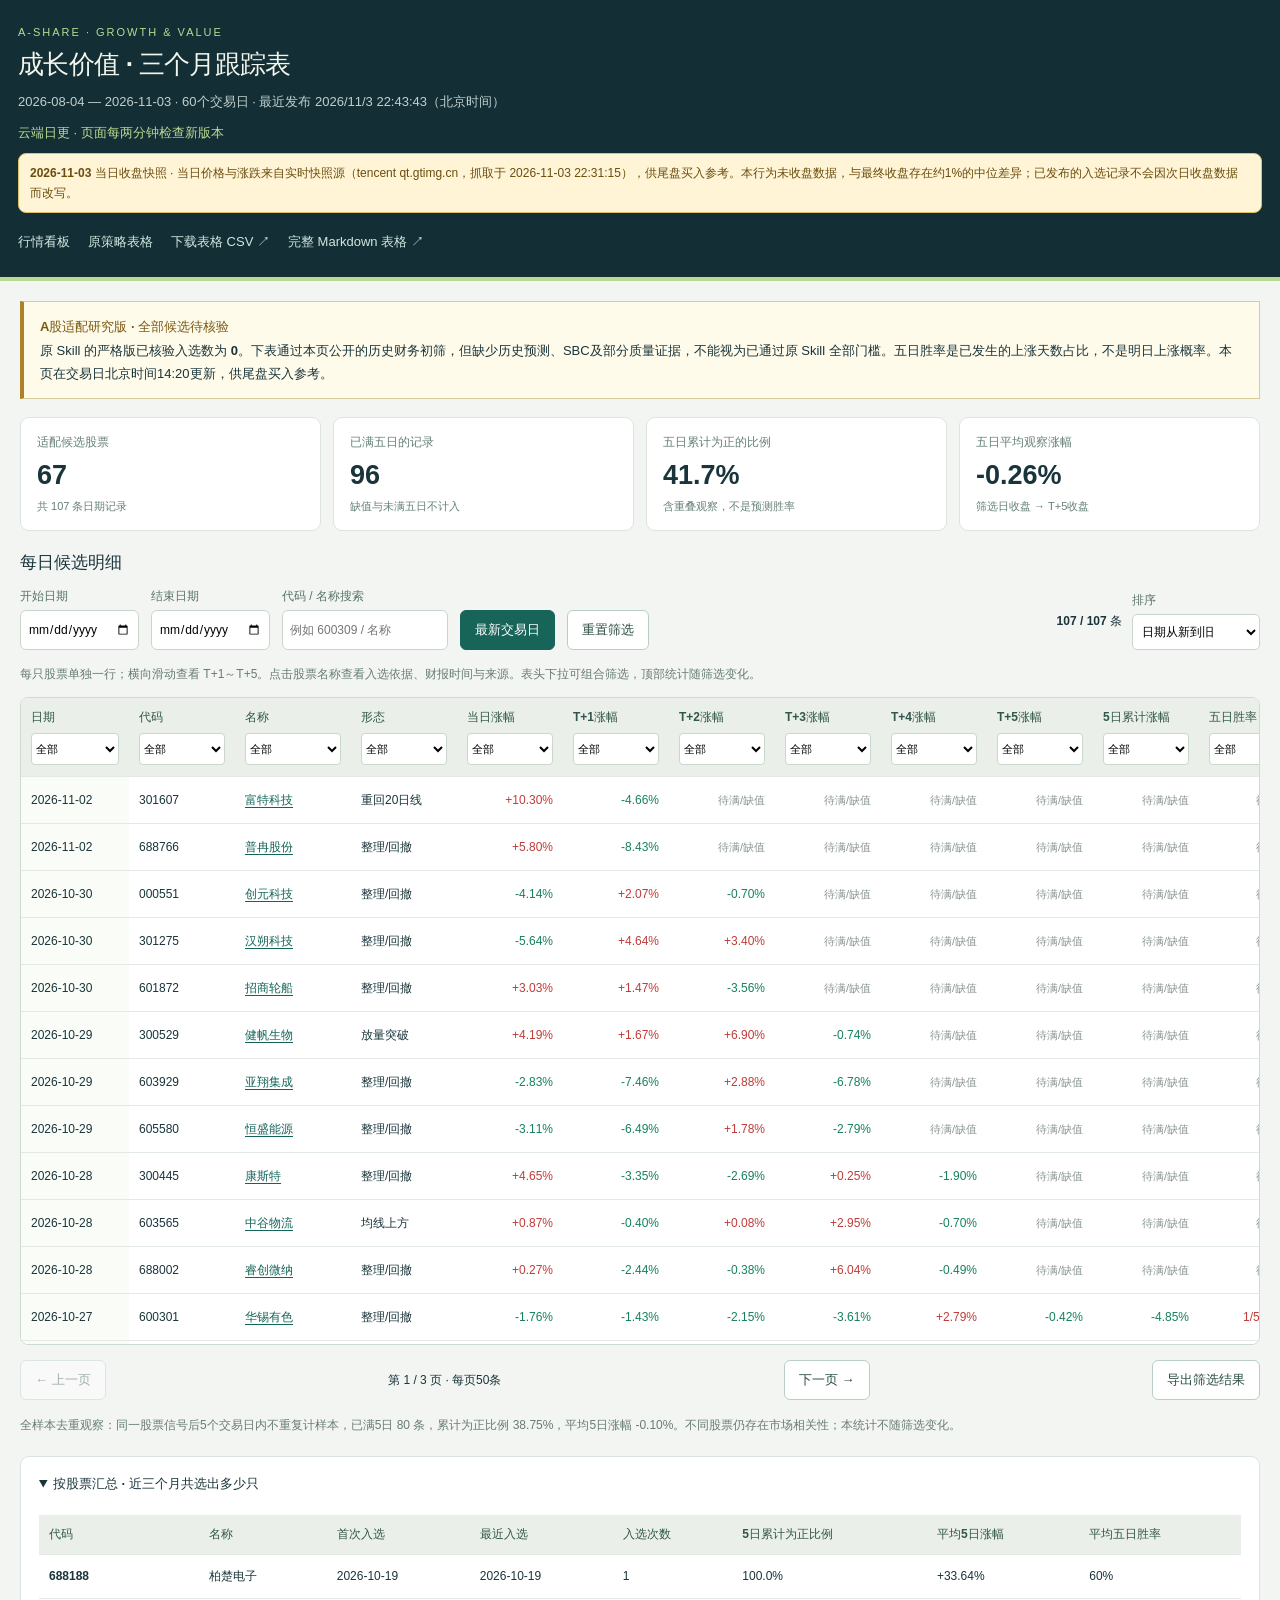
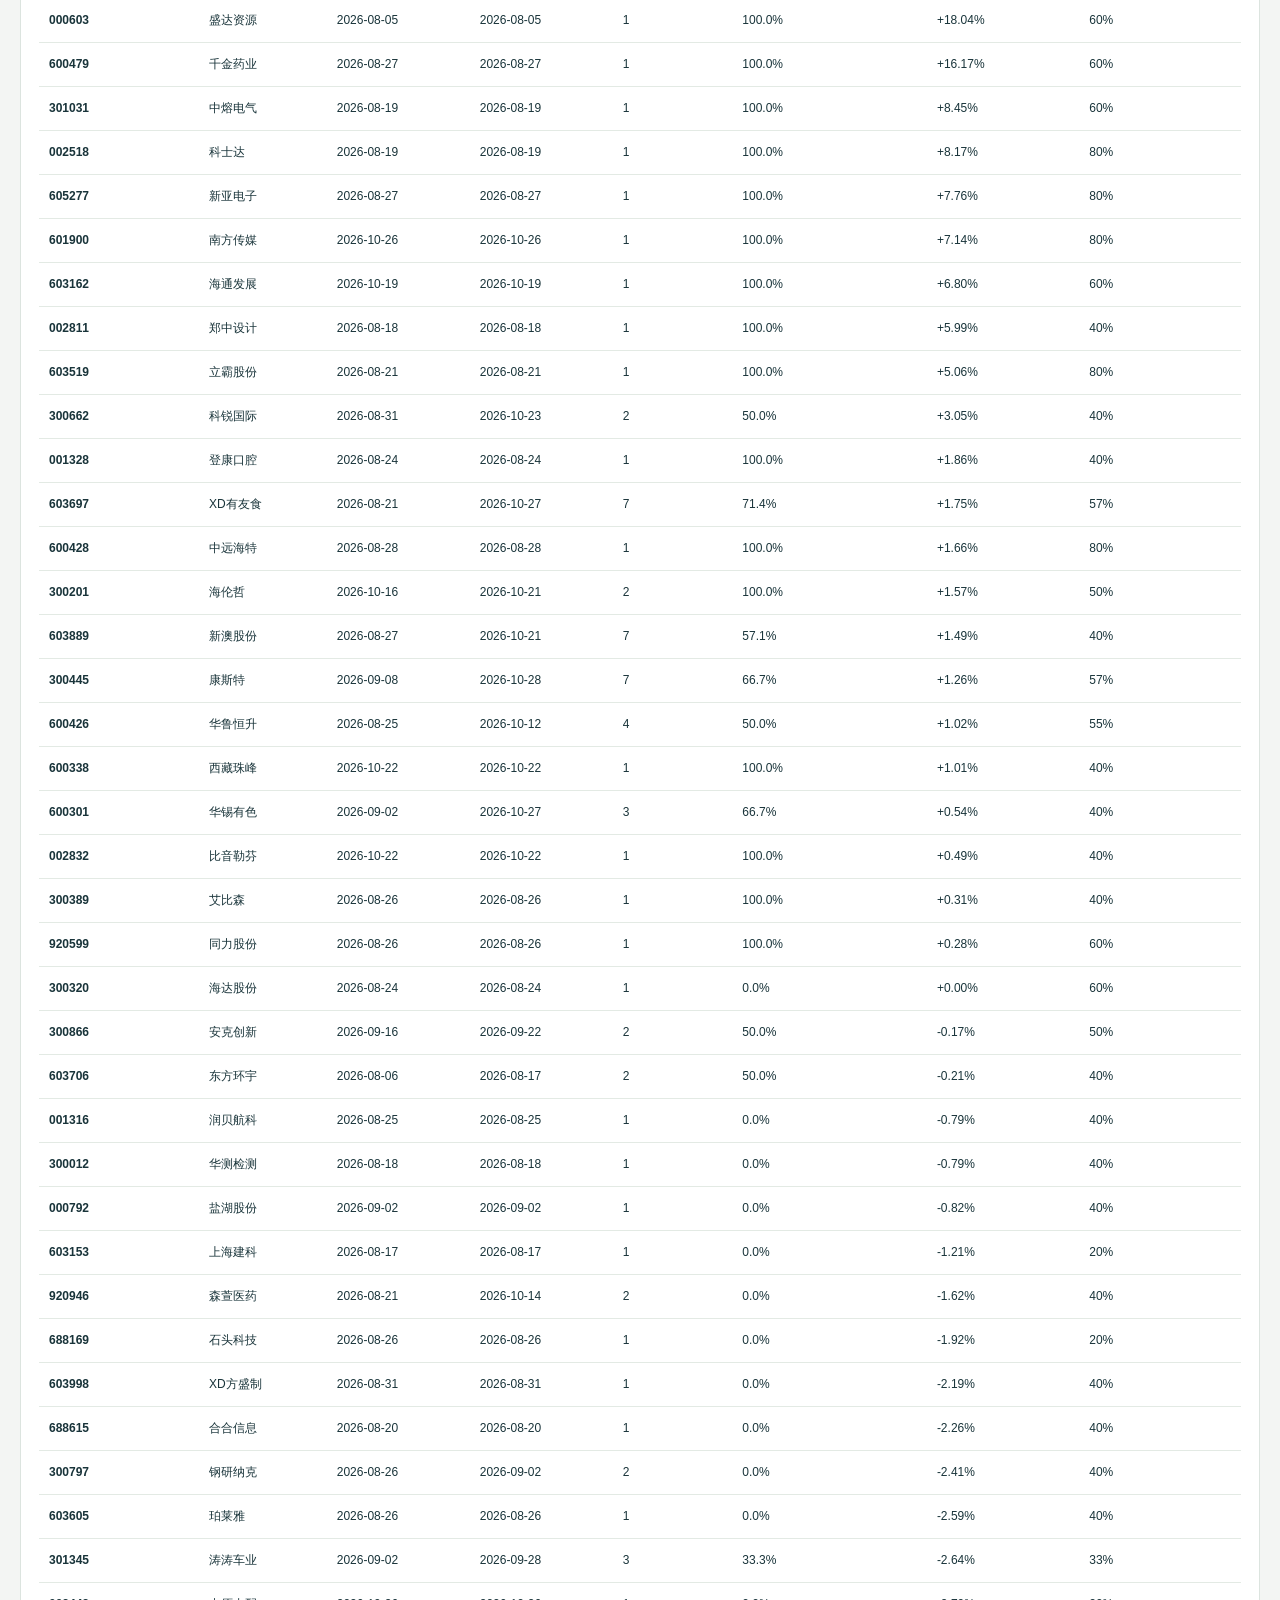
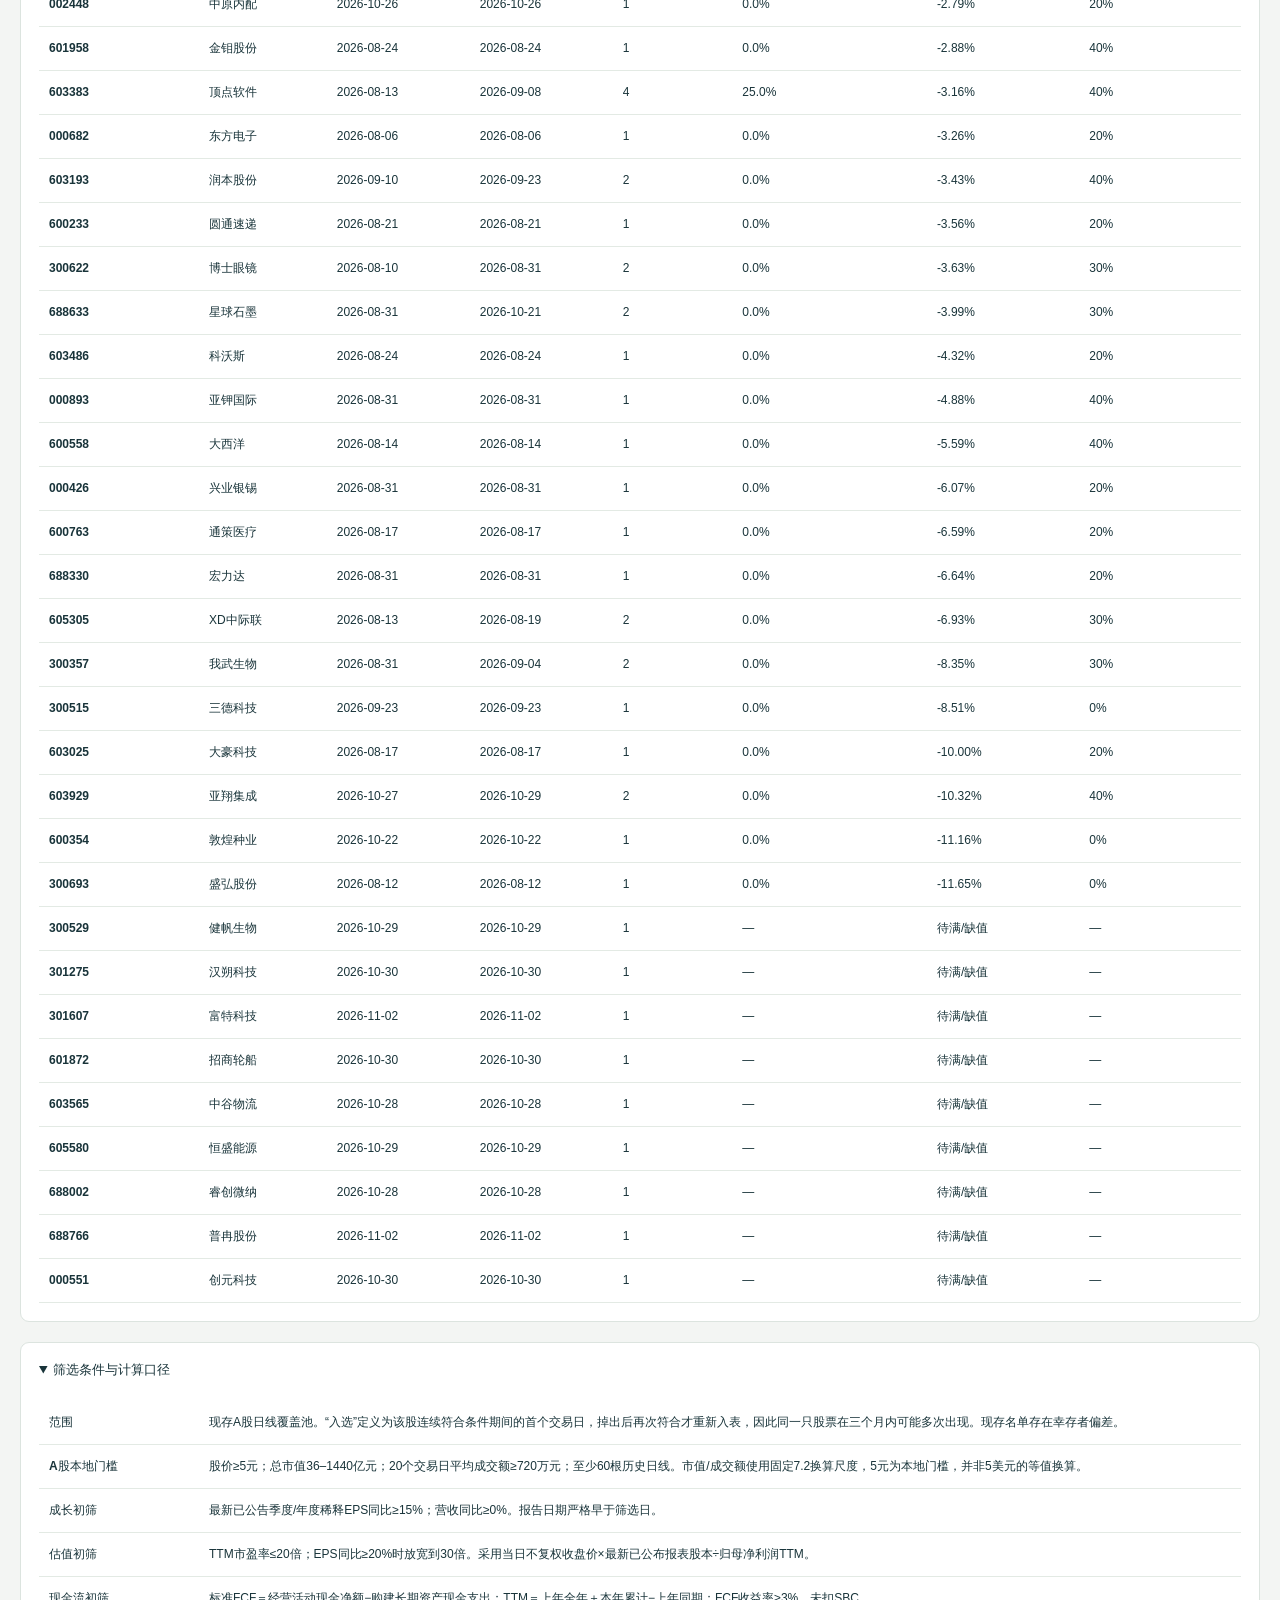
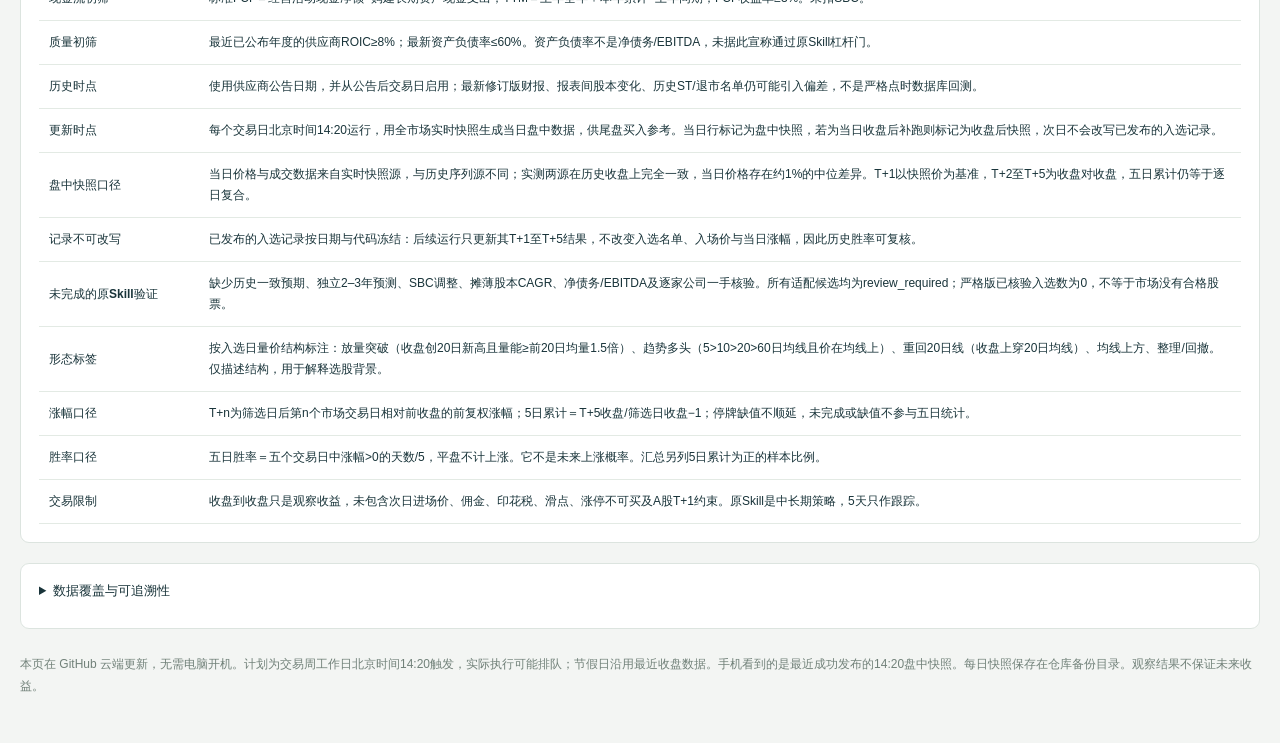
==== docs/garp.html @ b8238071 "daily update 2026-11-03" ====
<!doctype html>
<html lang="zh-CN"><head><meta charset="utf-8"><meta name="viewport" content="width=device-width,initial-scale=1"><meta name="theme-color" content="#142e35"><title>A股成长价值 · 三个月跟踪表</title>
<style>
:root{font-family:-apple-system,BlinkMacSystemFont,"Segoe UI","PingFang SC","Microsoft YaHei",sans-serif;color:#19343a;background:#f3f5f3;font-synthesis:none}*{box-sizing:border-box}body{margin:0}a{color:#076e70}button,input,select{font:inherit}button,a,input,select{touch-action:manipulation}button,select{cursor:pointer}header{background:#142e35;color:#f2f6ec;padding:26px max(18px,calc((100vw - 1500px)/2));border-bottom:4px solid #bada93}.eyebrow{font-size:11px;letter-spacing:2px;color:#bada93}h1{font-size:26px;letter-spacing:-.7px;margin:9px 0}header p{font-size:13px;color:#c0d0ce;margin:8px 0}nav{display:flex;gap:18px;margin-top:20px;flex-wrap:wrap}nav a{color:#d2e7df;text-decoration:none;font-size:13px}main{max-width:1540px;margin:auto;padding:20px}h2{font-size:17px;margin:0 0 14px}p{line-height:1.75}.notice{border:1px solid #d8ca9a;border-left:4px solid #ab8227;background:#fffbeb;padding:13px 16px;line-height:1.8;font-size:13px;margin-bottom:18px}.notice strong{color:#795810}.snap{background:#fff4d6;border:1px solid #dfc06a;border-radius:8px;padding:9px 11px;font-size:12px;color:#6b4d0d;margin:0 0 10px;line-height:1.7}.stats{display:grid;grid-template-columns:repeat(4,1fr);gap:12px;margin-bottom:20px}.card{background:#fff;border:1px solid #dce4df;padding:16px;border-radius:9px}.card span{font-size:12px;color:#668078;display:block}.card b{font-size:27px;font-variant-numeric:tabular-nums;display:block;margin:9px 0 5px}.card small{font-size:11px;color:#668078}.toolbar{display:flex;gap:12px;align-items:end;flex-wrap:wrap;margin-bottom:14px}.toolbar label{font-size:12px;color:#587369;display:grid;gap:5px}.toolbar input,.toolbar select{height:40px;border:1px solid #c7d5cc;border-radius:6px;background:white;padding:7px;max-width:100%}button,.download{border:1px solid #b9cdc4;border-radius:6px;background:white;color:#284c43;padding:10px 14px;text-decoration:none;font-size:13px;min-height:40px}.primary{background:#176459;color:white;border-color:#176459}.tablewrap{overflow:auto;max-height:72vh;border:1px solid #cddbd3;border-radius:8px;background:white;-webkit-overflow-scrolling:touch}table{border-collapse:separate;border-spacing:0;width:100%;font-size:12px;font-variant-numeric:tabular-nums}th,td{white-space:nowrap;text-align:right;padding:11px 10px;border-bottom:1px solid #e3eae4}th{position:sticky;top:0;background:#eaf0e9;z-index:3;font-size:12px;color:#31564b;text-align:left}th select{display:block;width:100%;min-width:86px;margin-top:7px;height:32px;background:white;border:1px solid #cad7cb;border-radius:4px;font-size:11px}td:nth-child(-n+4){text-align:left}td:nth-child(1),th:nth-child(1){position:sticky;left:0;z-index:2;background:#fafcf8;min-width:108px}th:nth-child(1){z-index:4;background:#eaf0e9}tbody tr:hover td{background:#f2f8ec}.stock{padding:0;border:0;background:none;min-height:24px;text-decoration:underline;text-underline-offset:3px;font-size:12px;color:#136459}.pos{color:#c03c39}.neg{color:#16825a}.muted{color:#8a968f;font-size:11px}.hint{font-size:12px;color:#677d74;line-height:1.75;margin:12px 0}.pagination{display:flex;gap:14px;justify-content:space-between;align-items:center;margin:15px 0;font-size:12px}.pagination button:disabled{opacity:.4;cursor:default}.rules{background:#fff;border:1px solid #dce4df;border-radius:9px;padding:18px;margin-top:20px;font-size:13px}summary{cursor:pointer;font-weight:650;min-height:28px}.rules table{margin-top:12px}.rules td{white-space:normal;text-align:left;position:static;background:none;line-height:1.75}.rules td:first-child{min-width:110px;width:160px;font-weight:600}.rule-table{overflow:auto}dialog{border:1px solid #c9d7cb;border-radius:12px;max-width:650px;width:calc(100% - 24px);padding:22px;max-height:85vh;color:#19343a}dialog::backdrop{background:#112b35aa}dialog h2{margin-right:70px}dialog .close{float:right}dialog p{font-size:13px}dialog td{white-space:normal;text-align:left;position:static!important;background:white!important}footer{padding:25px 0;color:#718179;font-size:12px;line-height:1.8}.empty{padding:45px;text-align:center;color:#65776d}#resultInfo{font-weight:600}#sourceLinks a{margin-right:15px}#live{color:#bada93}.sortline{display:flex;gap:10px;align-items:center;margin-left:auto;font-size:12px}.sortline select{height:36px;padding:5px;border:1px solid #c7d5cc;border-radius:5px;background:white}
@media(max-width:640px){header{padding:23px 16px}h1{font-size:23px}main{padding:14px 10px}.stats{grid-template-columns:repeat(2,1fr);gap:8px}.card{padding:12px}.card b{font-size:24px}.toolbar{gap:8px}.toolbar label{flex:1;min-width:135px}.toolbar input{width:100%}.toolbar button{flex:1}.sortline{margin-left:0;width:100%;justify-content:space-between}.tablewrap{max-height:68vh}td,th{padding:10px 8px}.notice{font-size:12px;padding:10px 12px}.pagination{gap:6px}.pagination button{padding:8px 12px}.rules{padding:14px}.rules td:first-child{min-width:80px}nav{gap:15px}.hint{font-size:11px}}
@media print{header,nav,.toolbar,.pagination,dialog,th select{display:none}.tablewrap{max-height:none;overflow:visible}th,td{position:static!important}main{padding:0}.stats{break-inside:avoid}}
</style></head><body>
<header><div class="eyebrow">A-SHARE · GROWTH & VALUE</div><h1>成长价值 · 三个月跟踪表</h1><p id="period">加载数据日期…</p><p id="live" role="status">云端日更 · 页面每两分钟检查新版本</p><p class="snap" id="snap" hidden></p><nav><a href="index.html">行情看板</a><a href="tables.html">原策略表格</a><a href="garp.csv" download>下载表格 CSV ↗</a><a href="garp.md">完整 Markdown 表格 ↗</a></nav></header>
<main>
<div class="notice"><strong>A股适配研究版 · 全部候选待核验</strong><br>原 Skill 的严格版已核验入选数为 <b>0</b>。下表通过本页公开的历史财务初筛，但缺少历史预测、SBC及部分质量证据，不能视为已通过原 Skill 全部门槛。五日胜率是已发生的上涨天数占比，不是明日上涨概率。本页在交易日北京时间14:20更新，供尾盘买入参考。</div>
<section class="stats" aria-label="样本概况"><div class="card"><span>适配候选股票</span><b id="stocks">—</b><small id="records">按日期逐行记录</small></div><div class="card"><span>已满五日的记录</span><b id="complete">—</b><small>缺值与未满五日不计入</small></div><div class="card"><span>五日累计为正的比例</span><b id="positive">—</b><small>含重叠观察，不是预测胜率</small></div><div class="card"><span>五日平均观察涨幅</span><b id="mean">—</b><small>筛选日收盘 → T+5收盘</small></div></section>
<h2>每日候选明细</h2>
<div class="toolbar"><label>开始日期<input type="date" id="start"></label><label>结束日期<input type="date" id="end"></label><label>代码 / 名称搜索<input type="search" id="search" placeholder="例如 600309 / 名称"></label><button id="latest" class="primary">最新交易日</button><button id="reset">重置筛选</button><div class="sortline"><span id="resultInfo" aria-live="polite"></span><label>排序 <select id="sort"><option value="date-desc">日期从新到旧</option><option value="date-asc">日期从旧到新</option><option value="cum-desc">五日累计从高到低</option><option value="cum-asc">五日累计从低到高</option><option value="win-desc">五日胜率从高到低</option></select></label></div></div>
<p class="hint">每只股票单独一行；横向滑动查看 T+1～T+5。点击股票名称查看入选依据、财报时间与来源。表头下拉可组合筛选，顶部统计随筛选变化。</p>
<div class="tablewrap" tabindex="0" aria-label="选股表格，可左右滚动"><table id="results"><thead><tr><th>日期</th><th>代码</th><th>名称</th><th>形态</th><th>当日涨幅</th><th>T+1涨幅</th><th>T+2涨幅</th><th>T+3涨幅</th><th>T+4涨幅</th><th>T+5涨幅</th><th>5日累计涨幅</th><th>五日胜率</th></tr></thead><tbody id="body"></tbody></table></div>
<noscript><p>浏览器禁用脚本，以下显示全部数据；筛选与自动刷新需启用脚本。</p><div class="tablewrap"><table><thead><tr><th>日期</th><th>代码</th><th>名称</th><th>形态</th><th>当日涨幅</th><th>T+1涨幅</th><th>T+2涨幅</th><th>T+3涨幅</th><th>T+4涨幅</th><th>T+5涨幅</th><th>5日累计涨幅</th><th>五日胜率</th></tr></thead><tbody><tr><td>2026-11-02</td><td>688766</td><td>普冉股份</td><td>整理/回撤</td><td>+5.80%</td><td>-8.43%</td><td>待满/缺值</td><td>待满/缺值</td><td>待满/缺值</td><td>待满/缺值</td><td>待满/缺值</td><td>待满/缺值</td></tr><tr><td>2026-11-02</td><td>301607</td><td>富特科技</td><td>重回20日线</td><td>+10.30%</td><td>-4.66%</td><td>待满/缺值</td><td>待满/缺值</td><td>待满/缺值</td><td>待满/缺值</td><td>待满/缺值</td><td>待满/缺值</td></tr><tr><td>2026-10-30</td><td>601872</td><td>招商轮船</td><td>整理/回撤</td><td>+3.03%</td><td>+1.47%</td><td>-3.56%</td><td>待满/缺值</td><td>待满/缺值</td><td>待满/缺值</td><td>待满/缺值</td><td>待满/缺值</td></tr><tr><td>2026-10-30</td><td>301275</td><td>汉朔科技</td><td>整理/回撤</td><td>-5.64%</td><td>+4.64%</td><td>+3.40%</td><td>待满/缺值</td><td>待满/缺值</td><td>待满/缺值</td><td>待满/缺值</td><td>待满/缺值</td></tr><tr><td>2026-10-30</td><td>000551</td><td>创元科技</td><td>整理/回撤</td><td>-4.14%</td><td>+2.07%</td><td>-0.70%</td><td>待满/缺值</td><td>待满/缺值</td><td>待满/缺值</td><td>待满/缺值</td><td>待满/缺值</td></tr><tr><td>2026-10-29</td><td>605580</td><td>恒盛能源</td><td>整理/回撤</td><td>-3.11%</td><td>-6.49%</td><td>+1.78%</td><td>-2.79%</td><td>待满/缺值</td><td>待满/缺值</td><td>待满/缺值</td><td>待满/缺值</td></tr><tr><td>2026-10-29</td><td>603929</td><td>亚翔集成</td><td>整理/回撤</td><td>-2.83%</td><td>-7.46%</td><td>+2.88%</td><td>-6.78%</td><td>待满/缺值</td><td>待满/缺值</td><td>待满/缺值</td><td>待满/缺值</td></tr><tr><td>2026-10-29</td><td>300529</td><td>健帆生物</td><td>放量突破</td><td>+4.19%</td><td>+1.67%</td><td>+6.90%</td><td>-0.74%</td><td>待满/缺值</td><td>待满/缺值</td><td>待满/缺值</td><td>待满/缺值</td></tr><tr><td>2026-10-28</td><td>688002</td><td>睿创微纳</td><td>整理/回撤</td><td>+0.27%</td><td>-2.44%</td><td>-0.38%</td><td>+6.04%</td><td>-0.49%</td><td>待满/缺值</td><td>待满/缺值</td><td>待满/缺值</td></tr><tr><td>2026-10-28</td><td>603565</td><td>中谷物流</td><td>均线上方</td><td>+0.87%</td><td>-0.40%</td><td>+0.08%</td><td>+2.95%</td><td>-0.70%</td><td>待满/缺值</td><td>待满/缺值</td><td>待满/缺值</td></tr><tr><td>2026-10-28</td><td>300445</td><td>康斯特</td><td>整理/回撤</td><td>+4.65%</td><td>-3.35%</td><td>-2.69%</td><td>+0.25%</td><td>-1.90%</td><td>待满/缺值</td><td>待满/缺值</td><td>待满/缺值</td></tr><tr><td>2026-10-27</td><td>603929</td><td>亚翔集成</td><td>整理/回撤</td><td>-3.87%</td><td>+3.98%</td><td>-2.83%</td><td>-7.46%</td><td>+2.88%</td><td>-6.78%</td><td>-10.32%</td><td>40%</td></tr><tr><td>2026-10-27</td><td>603697</td><td>有友食品</td><td>整理/回撤</td><td>-1.57%</td><td>+0.21%</td><td>+0.32%</td><td>+3.61%</td><td>+2.25%</td><td>+1.20%</td><td>+7.78%</td><td>100%</td></tr><tr><td>2026-10-27</td><td>600301</td><td>华锡有色</td><td>整理/回撤</td><td>-1.76%</td><td>-1.43%</td><td>-2.15%</td><td>-3.61%</td><td>+2.79%</td><td>-0.42%</td><td>-4.85%</td><td>20%</td></tr><tr><td>2026-10-26</td><td>601900</td><td>南方传媒</td><td>均线上方</td><td>+10.02%</td><td>+0.84%</td><td>+2.29%</td><td>+0.34%</td><td>-0.61%</td><td>+4.15%</td><td>+7.14%</td><td>80%</td></tr><tr><td>2026-10-26</td><td>300445</td><td>康斯特</td><td>整理/回撤</td><td>-5.08%</td><td>-3.71%</td><td>+4.65%</td><td>-2.34%</td><td>-2.69%</td><td>+0.25%</td><td>-4.00%</td><td>40%</td></tr><tr><td>2026-10-26</td><td>002448</td><td>中原内配</td><td>整理/回撤</td><td>-0.57%</td><td>-0.77%</td><td>+5.14%</td><td>-5.90%</td><td>-0.98%</td><td>+0.00%</td><td>-2.79%</td><td>20%</td></tr><tr><td>2026-10-23</td><td>300662</td><td>科锐国际</td><td>整理/回撤</td><td>+4.37%</td><td>+4.82%</td><td>-3.89%</td><td>+2.68%</td><td>-0.92%</td><td>-3.62%</td><td>-1.22%</td><td>40%</td></tr><tr><td>2026-10-22</td><td>600354</td><td>敦煌种业</td><td>整理/回撤</td><td>-7.38%</td><td>-0.53%</td><td>-3.07%</td><td>-3.17%</td><td>-2.42%</td><td>-2.48%</td><td>-11.16%</td><td>0%</td></tr><tr><td>2026-10-22</td><td>600338</td><td>西藏珠峰</td><td>整理/回撤</td><td>-2.59%</td><td>+2.11%</td><td>-0.72%</td><td>-1.45%</td><td>+3.21%</td><td>-2.05%</td><td>+1.01%</td><td>40%</td></tr><tr><td>2026-10-22</td><td>300445</td><td>康斯特</td><td>整理/回撤</td><td>-2.42%</td><td>+3.35%</td><td>-5.08%</td><td>-3.71%</td><td>+4.65%</td><td>-2.34%</td><td>-3.46%</td><td>40%</td></tr><tr><td>2026-10-22</td><td>002832</td><td>比音勒芬</td><td>均线上方</td><td>+0.75%</td><td>-1.23%</td><td>+2.95%</td><td>-1.58%</td><td>+0.41%</td><td>+0.00%</td><td>+0.49%</td><td>40%</td></tr><tr><td>2026-10-21</td><td>688633</td><td>星球石墨</td><td>整理/回撤</td><td>-0.05%</td><td>-5.68%</td><td>+2.71%</td><td>-1.32%</td><td>-2.62%</td><td>+3.10%</td><td>-4.02%</td><td>40%</td></tr><tr><td>2026-10-21</td><td>603889</td><td>新澳股份</td><td>整理/回撤</td><td>-1.31%</td><td>-1.99%</td><td>+4.06%</td><td>+1.63%</td><td>-2.56%</td><td>+3.61%</td><td>+4.64%</td><td>60%</td></tr><tr><td>2026-10-21</td><td>603697</td><td>有友食品</td><td>整理/回撤</td><td>-1.69%</td><td>-1.08%</td><td>+1.96%</td><td>+1.71%</td><td>-1.57%</td><td>+0.21%</td><td>+1.18%</td><td>60%</td></tr><tr><td>2026-10-21</td><td>300201</td><td>海伦哲</td><td>整理/回撤</td><td>-2.43%</td><td>-4.97%</td><td>+8.35%</td><td>-6.78%</td><td>-0.60%</td><td>+5.31%</td><td>+0.48%</td><td>40%</td></tr><tr><td>2026-10-19</td><td>688188</td><td>柏楚电子</td><td>重回20日线</td><td>+5.28%</td><td>+27.26%</td><td>-1.85%</td><td>-1.10%</td><td>+6.17%</td><td>+1.89%</td><td>+33.64%</td><td>60%</td></tr><tr><td>2026-10-19</td><td>603697</td><td>有友食品</td><td>整理/回撤</td><td>-0.96%</td><td>+1.72%</td><td>-1.69%</td><td>-1.08%</td><td>+1.96%</td><td>+1.71%</td><td>+2.58%</td><td>60%</td></tr><tr><td>2026-10-19</td><td>603162</td><td>海通发展</td><td>整理/回撤</td><td>-2.11%</td><td>-0.20%</td><td>+6.32%</td><td>-2.88%</td><td>+0.29%</td><td>+3.34%</td><td>+6.80%</td><td>60%</td></tr><tr><td>2026-10-16</td><td>603889</td><td>新澳股份</td><td>整理/回撤</td><td>-3.36%</td><td>+1.82%</td><td>-0.65%</td><td>-1.31%</td><td>-1.99%</td><td>+4.06%</td><td>+1.82%</td><td>40%</td></tr><tr><td>2026-10-16</td><td>300445</td><td>康斯特</td><td>整理/回撤</td><td>+1.95%</td><td>+1.28%</td><td>+2.98%</td><td>-1.22%</td><td>-2.42%</td><td>+3.35%</td><td>+3.89%</td><td>60%</td></tr><tr><td>2026-10-16</td><td>300201</td><td>海伦哲</td><td>整理/回撤</td><td>-0.57%</td><td>+0.76%</td><td>+1.42%</td><td>-2.43%</td><td>-4.97%</td><td>+8.35%</td><td>+2.67%</td><td>60%</td></tr><tr><td>2026-10-15</td><td>603697</td><td>有友食品</td><td>整理/回撤</td><td>-1.48%</td><td>+1.07%</td><td>-0.96%</td><td>+1.29%</td><td>-1.69%</td><td>-1.08%</td><td>-1.39%</td><td>40%</td></tr><tr><td>2026-10-14</td><td>920946</td><td>森萱医药</td><td>均线上方</td><td>-4.89%</td><td>-5.15%</td><td>+0.39%</td><td>+0.49%</td><td>+2.84%</td><td>-0.29%</td><td>-1.87%</td><td>60%</td></tr><tr><td>2026-10-14</td><td>300445</td><td>康斯特</td><td>整理/回撤</td><td>-2.76%</td><td>-3.98%</td><td>+1.95%</td><td>+1.28%</td><td>+2.98%</td><td>-1.22%</td><td>+0.85%</td><td>60%</td></tr><tr><td>2026-10-12</td><td>600426</td><td>华鲁恒升</td><td>整理/回撤</td><td>-4.27%</td><td>-3.17%</td><td>-0.11%</td><td>-2.79%</td><td>+3.15%</td><td>+2.46%</td><td>-0.62%</td><td>40%</td></tr><tr><td>2026-09-28</td><td>301345</td><td>涛涛车业</td><td>整理/回撤</td><td>-3.58%</td><td>-0.84%</td><td>-0.46%</td><td>-5.70%</td><td>-2.30%</td><td>-0.07%</td><td>-9.13%</td><td>0%</td></tr><tr><td>2026-09-24</td><td>600426</td><td>华鲁恒升</td><td>整理/回撤</td><td>-3.29%</td><td>-2.89%</td><td>-1.83%</td><td>+2.02%</td><td>+2.03%</td><td>+1.53%</td><td>+0.76%</td><td>60%</td></tr><tr><td>2026-09-23</td><td>603193</td><td>润本生物技术股份</td><td>均线上方</td><td>-1.26%</td><td>-1.03%</td><td>+0.10%</td><td>-0.99%</td><td>+1.25%</td><td>-4.05%</td><td>-4.71%</td><td>40%</td></tr><tr><td>2026-09-23</td><td>300515</td><td>三德科技</td><td>放量突破</td><td>+6.70%</td><td>-3.60%</td><td>-3.26%</td><td>-0.49%</td><td>-0.74%</td><td>-0.68%</td><td>-8.51%</td><td>0%</td></tr><tr><td>2026-09-22</td><td>603889</td><td>新澳股份</td><td>整理/回撤</td><td>-0.98%</td><td>-0.17%</td><td>-0.33%</td><td>-1.33%</td><td>+0.34%</td><td>+1.34%</td><td>-0.17%</td><td>40%</td></tr><tr><td>2026-09-22</td><td>300866</td><td>安克创新</td><td>整理/回撤</td><td>-3.32%</td><td>-0.12%</td><td>-1.58%</td><td>-1.23%</td><td>+2.93%</td><td>+0.65%</td><td>+0.59%</td><td>40%</td></tr><tr><td>2026-09-17</td><td>603889</td><td>新澳股份</td><td>整理/回撤</td><td>-0.99%</td><td>+2.16%</td><td>-0.65%</td><td>-0.98%</td><td>-0.17%</td><td>-0.33%</td><td>+0.00%</td><td>20%</td></tr><tr><td>2026-09-17</td><td>301345</td><td>涛涛车业</td><td>整理/回撤</td><td>-2.43%</td><td>+3.21%</td><td>+1.34%</td><td>-1.20%</td><td>+0.26%</td><td>-2.13%</td><td>+1.39%</td><td>60%</td></tr><tr><td>2026-09-16</td><td>603889</td><td>新澳股份</td><td>均线上方</td><td>-0.16%</td><td>-0.33%</td><td>+2.16%</td><td>-0.65%</td><td>-0.98%</td><td>-0.17%</td><td>+0.00%</td><td>20%</td></tr><tr><td>2026-09-16</td><td>300866</td><td>安克创新</td><td>整理/回撤</td><td>-1.89%</td><td>-0.21%</td><td>+1.24%</td><td>+0.92%</td><td>-3.34%</td><td>+0.53%</td><td>-0.92%</td><td>60%</td></tr><tr><td>2026-09-15</td><td>603697</td><td>有友食品</td><td>整理/回撤</td><td>-1.80%</td><td>-0.22%</td><td>-2.59%</td><td>+0.22%</td><td>+1.10%</td><td>-0.11%</td><td>-1.61%</td><td>40%</td></tr><tr><td>2026-09-11</td><td>603889</td><td>新澳股份</td><td>均线上方</td><td>-0.65%</td><td>-1.32%</td><td>+1.67%</td><td>-0.16%</td><td>-0.99%</td><td>+2.16%</td><td>+1.32%</td><td>40%</td></tr><tr><td>2026-09-11</td><td>600426</td><td>华鲁恒升</td><td>整理/回撤</td><td>-4.43%</td><td>-2.01%</td><td>+0.67%</td><td>-0.66%</td><td>-1.59%</td><td>+0.26%</td><td>-3.32%</td><td>40%</td></tr><tr><td>2026-09-10</td><td>603193</td><td>润本股份</td><td>整理/回撤</td><td>-5.14%</td><td>-5.32%</td><td>+2.44%</td><td>-0.10%</td><td>+1.09%</td><td>-0.10%</td><td>-2.16%</td><td>40%</td></tr><tr><td>2026-09-10</td><td>300445</td><td>康斯特</td><td>整理/回撤</td><td>-1.74%</td><td>-0.97%</td><td>+2.82%</td><td>+2.74%</td><td>+1.47%</td><td>+0.16%</td><td>+6.33%</td><td>80%</td></tr><tr><td>2026-09-08</td><td>603383</td><td>顶点软件</td><td>整理/回撤</td><td>-1.04%</td><td>-1.82%</td><td>-0.57%</td><td>-4.49%</td><td>+0.49%</td><td>-0.67%</td><td>-6.94%</td><td>20%</td></tr><tr><td>2026-09-08</td><td>300445</td><td>康斯特</td><td>整理/回撤</td><td>-1.62%</td><td>+1.13%</td><td>-1.74%</td><td>-0.97%</td><td>+2.82%</td><td>+2.74%</td><td>+3.97%</td><td>60%</td></tr><tr><td>2026-09-04</td><td>600301</td><td>华锡有色</td><td>整理/回撤</td><td>-0.66%</td><td>-0.53%</td><td>+3.09%</td><td>+2.91%</td><td>-0.67%</td><td>-3.61%</td><td>+1.02%</td><td>40%</td></tr><tr><td>2026-09-04</td><td>300357</td><td>我武生物</td><td>整理/回撤</td><td>-2.62%</td><td>-1.32%</td><td>+1.25%</td><td>-8.80%</td><td>-2.90%</td><td>-2.32%</td><td>-13.57%</td><td>20%</td></tr><tr><td>2026-09-02</td><td>603383</td><td>顶点软件</td><td>整理/回撤</td><td>-1.80%</td><td>+0.18%</td><td>+2.88%</td><td>-1.37%</td><td>-1.04%</td><td>-1.82%</td><td>-1.23%</td><td>40%</td></tr><tr><td>2026-09-02</td><td>600301</td><td>华锡有色</td><td>整理/回撤</td><td>-4.26%</td><td>+0.60%</td><td>-0.66%</td><td>-0.53%</td><td>+3.09%</td><td>+2.91%</td><td>+5.44%</td><td>60%</td></tr><tr><td>2026-09-02</td><td>301345</td><td>涛涛车业</td><td>整理/回撤</td><td>-4.53%</td><td>+1.23%</td><td>+0.20%</td><td>-0.04%</td><td>-1.49%</td><td>-0.04%</td><td>-0.17%</td><td>40%</td></tr><tr><td>2026-09-02</td><td>300797</td><td>钢研纳克</td><td>整理/回撤</td><td>-2.19%</td><td>-1.04%</td><td>-0.75%</td><td>-0.30%</td><td>+0.08%</td><td>-1.29%</td><td>-3.28%</td><td>20%</td></tr><tr><td>2026-09-02</td><td>000792</td><td>盐湖股份</td><td>整理/回撤</td><td>-3.27%</td><td>+0.48%</td><td>-1.55%</td><td>-1.39%</td><td>+2.09%</td><td>-0.41%</td><td>-0.82%</td><td>40%</td></tr><tr><td>2026-08-31</td><td>688633</td><td>星球石墨</td><td>整理/回撤</td><td>-4.63%</td><td>-0.55%</td><td>-1.82%</td><td>-1.30%</td><td>+0.35%</td><td>-0.70%</td><td>-3.96%</td><td>20%</td></tr><tr><td>2026-08-31</td><td>688330</td><td>宏力达</td><td>放量突破</td><td>+12.49%</td><td>-2.75%</td><td>-1.83%</td><td>-2.35%</td><td>+0.44%</td><td>-0.30%</td><td>-6.64%</td><td>20%</td></tr><tr><td>2026-08-31</td><td>603998</td><td>XD方盛制</td><td>趋势多头</td><td>+4.47%</td><td>+0.64%</td><td>-0.82%</td><td>-1.65%</td><td>-1.49%</td><td>+1.13%</td><td>-2.19%</td><td>40%</td></tr><tr><td>2026-08-31</td><td>603697</td><td>XD有友食</td><td>整理/回撤</td><td>-1.72%</td><td>-0.74%</td><td>-0.11%</td><td>+0.43%</td><td>+3.21%</td><td>+0.62%</td><td>+3.40%</td><td>60%</td></tr><tr><td>2026-08-31</td><td>300662</td><td>科锐国际</td><td>重回20日线</td><td>+2.08%</td><td>-0.53%</td><td>+4.78%</td><td>-2.33%</td><td>+6.90%</td><td>-1.38%</td><td>+7.32%</td><td>40%</td></tr><tr><td>2026-08-31</td><td>300622</td><td>博士眼镜</td><td>重回20日线</td><td>+6.07%</td><td>+1.27%</td><td>+0.00%</td><td>-2.64%</td><td>+1.16%</td><td>-0.77%</td><td>-1.02%</td><td>40%</td></tr><tr><td>2026-08-31</td><td>300357</td><td>我武生物</td><td>整理/回撤</td><td>-2.36%</td><td>+1.74%</td><td>+0.18%</td><td>-1.10%</td><td>-2.62%</td><td>-1.32%</td><td>-3.13%</td><td>40%</td></tr><tr><td>2026-08-31</td><td>000893</td><td>亚钾国际</td><td>均线上方</td><td>-1.80%</td><td>+1.34%</td><td>-1.09%</td><td>-1.64%</td><td>+2.48%</td><td>-5.85%</td><td>-4.88%</td><td>40%</td></tr><tr><td>2026-08-31</td><td>000426</td><td>兴业银锡</td><td>均线上方</td><td>-4.16%</td><td>-1.43%</td><td>-3.21%</td><td>+3.29%</td><td>-2.11%</td><td>-2.63%</td><td>-6.07%</td><td>20%</td></tr><tr><td>2026-08-28</td><td>600428</td><td>中远海特</td><td>整理/回撤</td><td>+4.46%</td><td>+0.17%</td><td>+1.57%</td><td>-4.28%</td><td>+4.30%</td><td>+0.09%</td><td>+1.66%</td><td>80%</td></tr><tr><td>2026-08-27</td><td>605277</td><td>新亚电子</td><td>放量突破</td><td>+1.86%</td><td>-1.59%</td><td>+0.90%</td><td>+1.01%</td><td>+2.64%</td><td>+4.69%</td><td>+7.76%</td><td>80%</td></tr><tr><td>2026-08-27</td><td>603889</td><td>新澳股份</td><td>趋势多头</td><td>+0.33%</td><td>+0.83%</td><td>-1.64%</td><td>+2.17%</td><td>+1.80%</td><td>-0.32%</td><td>+2.82%</td><td>60%</td></tr><tr><td>2026-08-27</td><td>600479</td><td>千金药业</td><td>放量突破</td><td>+9.98%</td><td>+8.50%</td><td>-8.97%</td><td>+10.19%</td><td>-3.11%</td><td>+10.17%</td><td>+16.17%</td><td>60%</td></tr><tr><td>2026-08-26</td><td>920599</td><td>同力股份</td><td>放量突破</td><td>+3.59%</td><td>-0.55%</td><td>-1.16%</td><td>+0.50%</td><td>+1.23%</td><td>+0.28%</td><td>+0.28%</td><td>60%</td></tr><tr><td>2026-08-26</td><td>688169</td><td>石头科技</td><td>趋势多头</td><td>-2.54%</td><td>-0.74%</td><td>-1.53%</td><td>-0.87%</td><td>+4.79%</td><td>-3.39%</td><td>-1.92%</td><td>20%</td></tr><tr><td>2026-08-26</td><td>603605</td><td>珀莱雅</td><td>均线上方</td><td>+3.37%</td><td>-3.32%</td><td>-1.62%</td><td>-1.70%</td><td>+3.87%</td><td>+0.29%</td><td>-2.59%</td><td>40%</td></tr><tr><td>2026-08-26</td><td>300797</td><td>钢研纳克</td><td>均线上方</td><td>-1.09%</td><td>+1.69%</td><td>+0.07%</td><td>+0.29%</td><td>-1.37%</td><td>-2.19%</td><td>-1.54%</td><td>60%</td></tr><tr><td>2026-08-26</td><td>300389</td><td>艾比森</td><td>均线上方</td><td>+1.75%</td><td>+0.78%</td><td>-1.01%</td><td>+1.41%</td><td>-0.08%</td><td>-0.77%</td><td>+0.31%</td><td>40%</td></tr><tr><td>2026-08-25</td><td>600426</td><td>华鲁恒升</td><td>整理/回撤</td><td>-0.55%</td><td>+0.90%</td><td>+2.09%</td><td>+4.82%</td><td>-1.67%</td><td>+1.04%</td><td>+7.26%</td><td>80%</td></tr><tr><td>2026-08-25</td><td>001316</td><td>润贝航科</td><td>均线上方</td><td>-0.23%</td><td>-1.50%</td><td>-2.39%</td><td>+3.11%</td><td>+2.45%</td><td>-2.32%</td><td>-0.79%</td><td>40%</td></tr><tr><td>2026-08-24</td><td>603486</td><td>科沃斯</td><td>整理/回撤</td><td>-9.98%</td><td>+2.11%</td><td>-4.32%</td><td>-1.39%</td><td>-0.02%</td><td>-0.66%</td><td>-4.32%</td><td>20%</td></tr><tr><td>2026-08-24</td><td>601958</td><td>金钼股份</td><td>重回20日线</td><td>+6.15%</td><td>-5.24%</td><td>+4.44%</td><td>+1.48%</td><td>-1.03%</td><td>-2.29%</td><td>-2.88%</td><td>40%</td></tr><tr><td>2026-08-24</td><td>300320</td><td>海达股份</td><td>均线上方</td><td>-0.71%</td><td>+0.24%</td><td>-0.24%</td><td>-0.24%</td><td>+0.12%</td><td>+0.12%</td><td>+0.00%</td><td>60%</td></tr><tr><td>2026-08-24</td><td>001328</td><td>登康口腔</td><td>整理/回撤</td><td>-1.55%</td><td>+3.04%</td><td>+0.00%</td><td>-1.21%</td><td>-0.07%</td><td>+0.14%</td><td>+1.86%</td><td>40%</td></tr><tr><td>2026-08-21</td><td>920946</td><td>森萱医药</td><td>均线上方</td><td>-9.02%</td><td>-4.81%</td><td>+4.12%</td><td>+0.00%</td><td>-0.30%</td><td>-0.20%</td><td>-1.37%</td><td>20%</td></tr><tr><td>2026-08-21</td><td>603697</td><td>XD有友食</td><td>整理/回撤</td><td>-2.18%</td><td>-3.78%</td><td>+4.04%</td><td>-0.97%</td><td>+0.00%</td><td>+1.20%</td><td>+0.32%</td><td>40%</td></tr><tr><td>2026-08-21</td><td>603519</td><td>立霸股份</td><td>趋势多头</td><td>-0.73%</td><td>+2.50%</td><td>+2.85%</td><td>-5.43%</td><td>+4.34%</td><td>+1.00%</td><td>+5.06%</td><td>80%</td></tr><tr><td>2026-08-21</td><td>600233</td><td>圆通速递</td><td>整理/回撤</td><td>-0.46%</td><td>-1.38%</td><td>-2.27%</td><td>+0.24%</td><td>+0.00%</td><td>-0.18%</td><td>-3.56%</td><td>20%</td></tr><tr><td>2026-08-20</td><td>688615</td><td>合合信息</td><td>整理/回撤</td><td>-13.15%</td><td>-2.94%</td><td>-4.48%</td><td>+3.39%</td><td>-0.74%</td><td>+2.74%</td><td>-2.26%</td><td>40%</td></tr><tr><td>2026-08-19</td><td>605305</td><td>XD中际联</td><td>整理/回撤</td><td>-4.19%</td><td>-1.24%</td><td>+0.30%</td><td>-2.55%</td><td>+3.54%</td><td>-9.80%</td><td>-9.85%</td><td>40%</td></tr><tr><td>2026-08-19</td><td>603383</td><td>顶点软件</td><td>整理/回撤</td><td>-2.34%</td><td>-3.73%</td><td>+1.64%</td><td>-1.99%</td><td>+2.07%</td><td>+2.55%</td><td>+0.38%</td><td>60%</td></tr><tr><td>2026-08-19</td><td>301031</td><td>中熔电气</td><td>均线上方</td><td>-5.64%</td><td>+1.35%</td><td>+3.42%</td><td>-1.61%</td><td>-1.70%</td><td>+6.98%</td><td>+8.45%</td><td>60%</td></tr><tr><td>2026-08-19</td><td>002518</td><td>科士达</td><td>整理/回撤</td><td>-7.00%</td><td>-0.15%</td><td>+1.92%</td><td>+3.21%</td><td>+2.21%</td><td>+0.77%</td><td>+8.17%</td><td>80%</td></tr><tr><td>2026-08-18</td><td>300012</td><td>华测检测</td><td>趋势多头</td><td>+0.00%</td><td>-1.51%</td><td>+1.47%</td><td>-0.85%</td><td>+0.20%</td><td>-0.07%</td><td>-0.79%</td><td>40%</td></tr><tr><td>2026-08-18</td><td>002811</td><td>郑中设计</td><td>放量突破</td><td>+5.09%</td><td>-2.30%</td><td>+10.16%</td><td>+1.68%</td><td>-2.40%</td><td>-0.77%</td><td>+5.99%</td><td>40%</td></tr><tr><td>2026-08-17</td><td>603706</td><td>东方环宇</td><td>均线上方</td><td>+1.84%</td><td>+1.66%</td><td>-1.42%</td><td>+1.65%</td><td>-0.96%</td><td>-0.36%</td><td>+0.52%</td><td>40%</td></tr><tr><td>2026-08-17</td><td>603153</td><td>上海建科</td><td>均线上方</td><td>+0.38%</td><td>-0.76%</td><td>-1.68%</td><td>+2.02%</td><td>-0.23%</td><td>-0.53%</td><td>-1.21%</td><td>20%</td></tr><tr><td>2026-08-17</td><td>603025</td><td>大豪科技</td><td>均线上方</td><td>-1.19%</td><td>-3.33%</td><td>-4.83%</td><td>+0.72%</td><td>-0.65%</td><td>-2.24%</td><td>-10.00%</td><td>20%</td></tr><tr><td>2026-08-17</td><td>600763</td><td>通策医疗</td><td>均线上方</td><td>-1.20%</td><td>-2.83%</td><td>-2.08%</td><td>+3.66%</td><td>-3.20%</td><td>-2.15%</td><td>-6.59%</td><td>20%</td></tr><tr><td>2026-08-14</td><td>600558</td><td>大西洋</td><td>放量突破</td><td>+4.37%</td><td>-0.20%</td><td>-3.60%</td><td>-3.32%</td><td>+0.21%</td><td>+1.28%</td><td>-5.59%</td><td>40%</td></tr><tr><td>2026-08-13</td><td>605305</td><td>XD中际联</td><td>整理/回撤</td><td>-2.25%</td><td>-1.49%</td><td>+2.04%</td><td>-0.10%</td><td>-4.19%</td><td>-0.22%</td><td>-4.00%</td><td>20%</td></tr><tr><td>2026-08-13</td><td>603383</td><td>顶点软件</td><td>均线上方</td><td>-1.07%</td><td>-0.34%</td><td>+0.81%</td><td>+0.74%</td><td>-2.34%</td><td>-3.73%</td><td>-4.84%</td><td>40%</td></tr><tr><td>2026-08-12</td><td>300693</td><td>盛弘股份</td><td>放量突破</td><td>+6.66%</td><td>-2.46%</td><td>-1.36%</td><td>-0.42%</td><td>-1.07%</td><td>-6.79%</td><td>-11.65%</td><td>0%</td></tr><tr><td>2026-08-10</td><td>300622</td><td>博士眼镜</td><td>均线上方</td><td>+1.22%</td><td>-2.08%</td><td>-0.39%</td><td>-3.29%</td><td>-2.00%</td><td>+1.43%</td><td>-6.24%</td><td>20%</td></tr><tr><td>2026-08-06</td><td>603706</td><td>东方环宇</td><td>均线上方</td><td>+0.95%</td><td>+0.52%</td><td>+0.99%</td><td>-0.26%</td><td>-0.88%</td><td>-1.31%</td><td>-0.94%</td><td>40%</td></tr><tr><td>2026-08-06</td><td>000682</td><td>东方电子</td><td>均线上方</td><td>-2.00%</td><td>-0.98%</td><td>+0.16%</td><td>-1.23%</td><td>-0.92%</td><td>-0.34%</td><td>-3.26%</td><td>20%</td></tr><tr><td>2026-08-05</td><td>000603</td><td>盛达资源</td><td>均线上方</td><td>+10.00%</td><td>+7.38%</td><td>+10.00%</td><td>+7.81%</td><td>-6.92%</td><td>-0.41%</td><td>+18.04%</td><td>60%</td></tr></tbody></table></div></noscript>
<div class="pagination"><button id="prev">← 上一页</button><span id="pageInfo"></span><button id="next">下一页 →</button><button id="export">导出筛选结果</button></div>
<p class="hint" id="nonoverlap"></p>
<section class="rules"><details open><summary>按股票汇总 · 近三个月共选出多少只</summary><div class="rule-table"><table><thead><tr><th>代码</th><th>名称</th><th>首次入选</th><th>最近入选</th><th>入选次数</th><th>5日累计为正比例</th><th>平均5日涨幅</th><th>平均五日胜率</th></tr></thead><tbody id="perstock"></tbody></table></div></details></section>
<section class="rules"><details open><summary>筛选条件与计算口径</summary><div class="rule-table"><table><tbody id="rules"></tbody></table></div></details></section>
<section class="rules"><details><summary>数据覆盖与可追溯性</summary><p id="coverage"></p><p>财报数据：东方财富转录的已公告报表；行情：同花顺前复权日线（观察收益）及不复权日线（估值）。供应商可能事后更正历史数据，财报间股本变化未完整重建。当前股票名单无法完整还原历史退市股。</p><p>获取与核验口径：<a href="https://akshare.akfamily.xyz/data/stock/stock.html" target="_blank" rel="noopener">AKShare 数据说明</a> · <a href="garp.json">本次数据与来源清单 JSON</a> · <a href="garp-validation.json">口径自洽校验记录</a></p><p id="runtime"></p></details></section>
<footer>本页在 GitHub 云端更新，无需电脑开机。计划为交易周工作日北京时间14:20触发，实际执行可能排队；节假日沿用最近收盘数据。手机看到的是最近成功发布的14:20盘中快照。每日快照保存在仓库备份目录。观察结果不保证未来收益。</footer>
</main>
<dialog id="detail"><button class="close" id="closeDetail">关闭</button><h2 id="detailTitle"></h2><p id="detailSummary"></p><table><tbody id="detailMetrics"></tbody></table><p id="sourceLinks"></p><p class="hint">结论：适配初筛通过，原 Skill 状态为待核验。无已验证的未来上涨概率或两至三年目标价。</p></dialog>
<script id="dataset" type="application/json">{"generated_at": "2026-11-03T14:43:43.606077+00:00", "runtime": {"skill_version": "3.6.1", "schema_version": 3, "contract_revision": "3.5", "runtime_fingerprint": "ug-v3.6.1-claude-code-direct-fmp-20260830"}, "status": "adapted_research_only", "strict_verified_eligible": 0, "start": "2026-08-04", "end": "2026-11-03", "trading_days": 60, "provisional": {"applied": true, "date": "2026-11-03", "injected": 5569, "matched": 5569, "rejected": 0, "universe": 5569, "snapshot_at": "2026-11-03 22:31:15", "source": "tencent qt.gtimg.cn", "quote_time": "20261103161445", "capture": "after_close"}, "frozen_rows": 109, "carried_forward": 4, "headers": ["日期", "代码", "名称", "形态", "当日涨幅", "T+1涨幅", "T+2涨幅", "T+3涨幅", "T+4涨幅", "T+5涨幅", "5日累计涨幅", "五日胜率"], "fields": ["date", "code", "name", "shape", "pct", "t1", "t2", "t3", "t4", "t5", "cum", "win"], "rules": [["范围", "现存A股日线覆盖池。“入选”定义为该股连续符合条件期间的首个交易日，掉出后再次符合才重新入表，因此同一只股票在三个月内可能多次出现。现存名单存在幸存者偏差。"], ["A股本地门槛", "股价≥5元；总市值36–1440亿元；20个交易日平均成交额≥720万元；至少60根历史日线。市值/成交额使用固定7.2换算尺度，5元为本地门槛，并非5美元的等值换算。"], ["成长初筛", "最新已公告季度/年度稀释EPS同比≥15%；营收同比≥0%。报告日期严格早于筛选日。"], ["估值初筛", "TTM市盈率≤20倍；EPS同比≥20%时放宽到30倍。采用当日不复权收盘价×最新已公布报表股本÷归母净利润TTM。"], ["现金流初筛", "标准FCF＝经营活动现金净额−购建长期资产现金支出；TTM＝上年全年＋本年累计−上年同期；FCF收益率≥3%。未扣SBC。"], ["质量初筛", "最近已公布年度的供应商ROIC≥8%；最新资产负债率≤60%。资产负债率不是净债务/EBITDA，未据此宣称通过原Skill杠杆门。"], ["历史时点", "使用供应商公告日期，并从公告后交易日启用；最新修订版财报、报表间股本变化、历史ST/退市名单仍可能引入偏差，不是严格点时数据库回测。"], ["更新时点", "每个交易日北京时间14:20运行，用全市场实时快照生成当日盘中数据，供尾盘买入参考。当日行标记为盘中快照，若为当日收盘后补跑则标记为收盘后快照，次日不会改写已发布的入选记录。"], ["盘中快照口径", "当日价格与成交数据来自实时快照源，与历史序列源不同；实测两源在历史收盘上完全一致，当日价格存在约1%的中位差异。T+1以快照价为基准，T+2至T+5为收盘对收盘，五日累计仍等于逐日复合。"], ["记录不可改写", "已发布的入选记录按日期与代码冻结：后续运行只更新其T+1至T+5结果，不改变入选名单、入场价与当日涨幅，因此历史胜率可复核。"], ["未完成的原Skill验证", "缺少历史一致预期、独立2–3年预测、SBC调整、摊薄股本CAGR、净债务/EBITDA及逐家公司一手核验。所有适配候选均为review_required；严格版已核验入选数为0，不等于市场没有合格股票。"], ["形态标签", "按入选日量价结构标注：放量突破（收盘创20日新高且量能≥前20日均量1.5倍）、趋势多头（5>10>20>60日均线且价在均线上）、重回20日线（收盘上穿20日均线）、均线上方、整理/回撤。仅描述结构，用于解释选股背景。"], ["涨幅口径", "T+n为筛选日后第n个市场交易日相对前收盘的前复权涨幅；5日累计＝T+5收盘/筛选日收盘−1；停牌缺值不顺延，未完成或缺值不参与五日统计。"], ["胜率口径", "五日胜率＝五个交易日中涨幅>0的天数/5，平盘不计上涨。它不是未来上涨概率。汇总另列5日累计为正的样本比例。"], ["交易限制", "收盘到收盘只是观察收益，未包含次日进场价、佣金、印花税、滑点、涨停不可买及A股T+1约束。原Skill是中长期策略，5天只作跟踪。"]], "acquisition": {"provider": "Eastmoney bulk statements", "started_at": "2026-11-03T14:33:00.106588+00:00", "price_end": "2026-11-03", "listing_count": 5577, "bar_count": 5569, "sources": {"gjzb": {"attempted": 5569, "resolved": 5569, "failed": []}, "llb": {"attempted": 5569, "resolved": 5569, "failed": []}, "fzb": {"attempted": 5569, "resolved": 5472, "failed": [{"code": "000001", "reason": "No vendor financial rows in requested periods"}, {"code": "000166", "reason": "No vendor financial rows in requested periods"}, {"code": "000563", "reason": "No vendor financial rows in requested periods"}, {"code": "000686", "reason": "No vendor financial rows in requested periods"}, {"code": "000712", "reason": "No vendor financial rows in requested periods"}, {"code": "000728", "reason": "No vendor financial rows in requested periods"}, {"code": "000750", "reason": "No vendor financial rows in requested periods"}, {"code": "000776", "reason": "No vendor financial rows in requested periods"}, {"code": "000783", "reason": "No vendor financial rows in requested periods"}, {"code": "000987", "reason": "No vendor financial rows in requested periods"}, {"code": "001227", "reason": "No vendor financial rows in requested periods"}, {"code": "001236", "reason": "No vendor financial rows in requested periods"}, {"code": "002142", "reason": "No vendor financial rows in requested periods"}, {"code": "002500", "reason": "No vendor financial rows in requested periods"}, {"code": "002670", "reason": "No vendor financial rows in requested periods"}, {"code": "002673", "reason": "No vendor financial rows in requested periods"}, {"code": "002736", "reason": "No vendor financial rows in requested periods"}, {"code": "002797", "reason": "No vendor financial rows in requested periods"}, {"code": "002807", "reason": "No vendor financial rows in requested periods"}, {"code": "002839", "reason": "No vendor financial rows in requested periods"}, {"code": "002926", "reason": "No vendor financial rows in requested periods"}, {"code": "002936", "reason": "No vendor financial rows in requested periods"}, {"code": "002939", "reason": "No vendor financial rows in requested periods"}, {"code": "002945", "reason": "No vendor financial rows in requested periods"}, {"code": "002948", "reason": "No vendor financial rows in requested periods"}, {"code": "002958", "reason": "No vendor financial rows in requested periods"}, {"code": "002961", "reason": "No vendor financial rows in requested periods"}, {"code": "002966", "reason": "No vendor financial rows in requested periods"}, {"code": "600000", "reason": "No vendor financial rows in requested periods"}, {"code": "600015", "reason": "No vendor financial rows in requested periods"}, {"code": "600016", "reason": "No vendor financial rows in requested periods"}, {"code": "600030", "reason": "No vendor financial rows in requested periods"}, {"code": "600036", "reason": "No vendor financial rows in requested periods"}, {"code": "600109", "reason": "No vendor financial rows in requested periods"}, {"code": "600369", "reason": "No vendor financial rows in requested periods"}, {"code": "600816", "reason": "No vendor financial rows in requested periods"}, {"code": "600901", "reason": "No vendor financial rows in requested periods"}, {"code": "600906", "reason": "No vendor financial rows in requested periods"}, {"code": "600908", "reason": "No vendor financial rows in requested periods"}, {"code": "600909", "reason": "No vendor financial rows in requested periods"}, {"code": "600918", "reason": "No vendor financial rows in requested periods"}, {"code": "600919", "reason": "No vendor financial rows in requested periods"}, {"code": "600926", "reason": "No vendor financial rows in requested periods"}, {"code": "600927", "reason": "No vendor financial rows in requested periods"}, {"code": "600928", "reason": "No vendor financial rows in requested periods"}, {"code": "600958", "reason": "No vendor financial rows in requested periods"}, {"code": "600999", "reason": "No vendor financial rows in requested periods"}, {"code": "601009", "reason": "No vendor financial rows in requested periods"}, {"code": "601066", "reason": "No vendor financial rows in requested periods"}, {"code": "601077", "reason": "No vendor financial rows in requested periods"}, {"code": "601099", "reason": "No vendor financial rows in requested periods"}, {"code": "601108", "reason": "No vendor financial rows in requested periods"}, {"code": "601128", "reason": "No vendor financial rows in requested periods"}, {"code": "601136", "reason": "No vendor financial rows in requested periods"}, {"code": "601162", "reason": "No vendor financial rows in requested periods"}, {"code": "601166", "reason": "No vendor financial rows in requested periods"}, {"code": "601169", "reason": "No vendor financial rows in requested periods"}, {"code": "601187", "reason": "No vendor financial rows in requested periods"}, {"code": "601211", "reason": "No vendor financial rows in requested periods"}, {"code": "601229", "reason": "No vendor financial rows in requested periods"}, {"code": "601236", "reason": "No vendor financial rows in requested periods"}, {"code": "601288", "reason": "No vendor financial rows in requested periods"}, {"code": "601318", "reason": "No vendor financial rows in requested periods"}, {"code": "601319", "reason": "No vendor financial rows in requested periods"}, {"code": "601328", "reason": "No vendor financial rows in requested periods"}, {"code": "601336", "reason": "No vendor financial rows in requested periods"}, {"code": "601375", "reason": "No vendor financial rows in requested periods"}, {"code": "601377", "reason": "No vendor financial rows in requested periods"}, {"code": "601398", "reason": "No vendor financial rows in requested periods"}, {"code": "601456", "reason": "No vendor financial rows in requested periods"}, {"code": "601528", "reason": "No vendor financial rows in requested periods"}, {"code": "601555", "reason": "No vendor financial rows in requested periods"}, {"code": "601577", "reason": "No vendor financial rows in requested periods"}, {"code": "601601", "reason": "No vendor financial rows in requested periods"}, {"code": "601628", "reason": "No vendor financial rows in requested periods"}, {"code": "601658", "reason": "No vendor financial rows in requested periods"}, {"code": "601665", "reason": "No vendor financial rows in requested periods"}, {"code": "601688", "reason": "No vendor financial rows in requested periods"}, {"code": "601696", "reason": "No vendor financial rows in requested periods"}, {"code": "601788", "reason": "No vendor financial rows in requested periods"}, {"code": "601818", "reason": "No vendor financial rows in requested periods"}, {"code": "601825", "reason": "No vendor financial rows in requested periods"}, {"code": "601838", "reason": "No vendor financial rows in requested periods"}, {"code": "601860", "reason": "No vendor financial rows in requested periods"}, {"code": "601878", "reason": "No vendor financial rows in requested periods"}, {"code": "601881", "reason": "No vendor financial rows in requested periods"}, {"code": "601901", "reason": "No vendor financial rows in requested periods"}, {"code": "601916", "reason": "No vendor financial rows in requested periods"}, {"code": "601939", "reason": "No vendor financial rows in requested periods"}, {"code": "601963", "reason": "No vendor financial rows in requested periods"}, {"code": "601988", "reason": "No vendor financial rows in requested periods"}, {"code": "601990", "reason": "No vendor financial rows in requested periods"}, {"code": "601995", "reason": "No vendor financial rows in requested periods"}, {"code": "601997", "reason": "No vendor financial rows in requested periods"}, {"code": "601998", "reason": "No vendor financial rows in requested periods"}, {"code": "603093", "reason": "No vendor financial rows in requested periods"}, {"code": "603323", "reason": "No vendor financial rows in requested periods"}]}, "raw_prices": {"attempted": 2338, "resolved": 2290, "failed": [{"code": "002327", "error": "HTTPError: 502 Server Error: Bad Gateway for url: https://d.10jqka.com.cn/v6/line/hs_002327/00/last.js"}, {"code": "002468", "error": "HTTPError: 502 Server Error: Bad Gateway for url: https://d.10jqka.com.cn/v6/line/hs_002468/00/last.js"}, {"code": "002862", "error": "HTTPError: 502 Server Error: Bad Gateway for url: https://d.10jqka.com.cn/v6/line/hs_002862/00/last.js"}, {"code": "002952", "error": "HTTPError: 502 Server Error: Bad Gateway for url: https://d.10jqka.com.cn/v6/line/hs_002952/00/last.js"}, {"code": "300135", "error": "HTTPError: 502 Server Error: Bad Gateway for url: https://d.10jqka.com.cn/v6/line/hs_300135/00/last.js"}, {"code": "300281", "error": "HTTPError: 502 Server Error: Bad Gateway for url: https://d.10jqka.com.cn/v6/line/hs_300281/00/last.js"}, {"code": "300389", "error": "HTTPError: 502 Server Error: Bad Gateway for url: https://d.10jqka.com.cn/v6/line/hs_300389/00/last.js"}, {"code": "300484", "error": "HTTPError: 502 Server Error: Bad Gateway for url: https://d.10jqka.com.cn/v6/line/hs_300484/00/last.js"}, {"code": "300537", "error": "HTTPError: 502 Server Error: Bad Gateway for url: https://d.10jqka.com.cn/v6/line/hs_300537/00/last.js"}, {"code": "300573", "error": "HTTPError: 502 Server Error: Bad Gateway for url: https://d.10jqka.com.cn/v6/line/hs_300573/00/last.js"}, {"code": "300596", "error": "HTTPError: 502 Server Error: Bad Gateway for url: https://d.10jqka.com.cn/v6/line/hs_300596/00/last.js"}, {"code": "300610", "error": "HTTPError: 502 Server Error: Bad Gateway for url: https://d.10jqka.com.cn/v6/line/hs_300610/00/last.js"}, {"code": "300620", "error": "HTTPError: 502 Server Error: Bad Gateway for url: https://d.10jqka.com.cn/v6/line/hs_300620/00/last.js"}, {"code": "300715", "error": "HTTPError: 502 Server Error: Bad Gateway for url: https://d.10jqka.com.cn/v6/line/hs_300715/00/last.js"}, {"code": "300733", "error": "HTTPError: 502 Server Error: Bad Gateway for url: https://d.10jqka.com.cn/v6/line/hs_300733/00/last.js"}, {"code": "300856", "error": "HTTPError: 502 Server Error: Bad Gateway for url: https://d.10jqka.com.cn/v6/line/hs_300856/00/last.js"}, {"code": "300861", "error": "HTTPError: 502 Server Error: Bad Gateway for url: https://d.10jqka.com.cn/v6/line/hs_300861/00/last.js"}, {"code": "300886", "error": "HTTPError: 502 Server Error: Bad Gateway for url: https://d.10jqka.com.cn/v6/line/hs_300886/00/last.js"}, {"code": "300990", "error": "HTTPError: 502 Server Error: Bad Gateway for url: https://d.10jqka.com.cn/v6/line/hs_300990/00/last.js"}, {"code": "301006", "error": "HTTPError: 502 Server Error: Bad Gateway for url: https://d.10jqka.com.cn/v6/line/hs_301006/00/last.js"}, {"code": "301149", "error": "HTTPError: 502 Server Error: Bad Gateway for url: https://d.10jqka.com.cn/v6/line/hs_301149/00/last.js"}, {"code": "301178", "error": "HTTPError: 502 Server Error: Bad Gateway for url: https://d.10jqka.com.cn/v6/line/hs_301178/00/last.js"}, {"code": "301396", "error": "HTTPError: 502 Server Error: Bad Gateway for url: https://d.10jqka.com.cn/v6/line/hs_301396/00/last.js"}, {"code": "301502", "error": "HTTPError: 502 Server Error: Bad Gateway for url: https://d.10jqka.com.cn/v6/line/hs_301502/00/last.js"}, {"code": "301699", "error": "HTTPError: 502 Server Error: Bad Gateway for url: https://d.10jqka.com.cn/v6/line/hs_301699/00/last.js"}, {"code": "600099", "error": "HTTPError: 502 Server Error: Bad Gateway for url: https://d.10jqka.com.cn/v6/line/hs_600099/00/last.js"}, {"code": "600155", "error": "HTTPError: 502 Server Error: Bad Gateway for url: https://d.10jqka.com.cn/v6/line/hs_600155/00/last.js"}, {"code": "600251", "error": "HTTPError: 502 Server Error: Bad Gateway for url: https://d.10jqka.com.cn/v6/line/hs_600251/00/last.js"}, {"code": "600396", "error": "HTTPError: 502 Server Error: Bad Gateway for url: https://d.10jqka.com.cn/v6/line/hs_600396/00/last.js"}, {"code": "600661", "error": "HTTPError: 502 Server Error: Bad Gateway for url: https://d.10jqka.com.cn/v6/line/hs_600661/00/last.js"}, {"code": "600884", "error": "HTTPError: 502 Server Error: Bad Gateway for url: https://d.10jqka.com.cn/v6/line/hs_600884/00/last.js"}, {"code": "601091", "error": "HTTPError: 502 Server Error: Bad Gateway for url: https://d.10jqka.com.cn/v6/line/hs_601091/00/last.js"}, {"code": "601319", "error": "HTTPError: 502 Server Error: Bad Gateway for url: https://d.10jqka.com.cn/v6/line/hs_601319/00/last.js"}, {"code": "601808", "error": "HTTPError: 502 Server Error: Bad Gateway for url: https://d.10jqka.com.cn/v6/line/hs_601808/00/last.js"}, {"code": "603098", "error": "HTTPError: 502 Server Error: Bad Gateway for url: https://d.10jqka.com.cn/v6/line/hs_603098/00/last.js"}, {"code": "603186", "error": "HTTPError: 502 Server Error: Bad Gateway for url: https://d.10jqka.com.cn/v6/line/hs_603186/00/last.js"}, {"code": "603301", "error": "HTTPError: 502 Server Error: Bad Gateway for url: https://d.10jqka.com.cn/v6/line/hs_603301/00/last.js"}, {"code": "603678", "error": "HTTPError: 502 Server Error: Bad Gateway for url: https://d.10jqka.com.cn/v6/line/hs_603678/00/last.js"}, {"code": "603909", "error": "HTTPError: 502 Server Error: Bad Gateway for url: https://d.10jqka.com.cn/v6/line/hs_603909/00/last.js"}, {"code": "603958", "error": "HTTPError: 502 Server Error: Bad Gateway for url: https://d.10jqka.com.cn/v6/line/hs_603958/00/last.js"}, {"code": "605319", "error": "HTTPError: 502 Server Error: Bad Gateway for url: https://d.10jqka.com.cn/v6/line/hs_605319/00/last.js"}, {"code": "688160", "error": "HTTPError: 502 Server Error: Bad Gateway for url: https://d.10jqka.com.cn/v6/line/hs_688160/00/last.js"}, {"code": "688203", "error": "HTTPError: 502 Server Error: Bad Gateway for url: https://d.10jqka.com.cn/v6/line/hs_688203/00/last.js"}, {"code": "688755", "error": "HTTPError: 502 Server Error: Bad Gateway for url: https://d.10jqka.com.cn/v6/line/hs_688755/00/last.js"}, {"code": "920208", "error": "HTTPError: 502 Server Error: Bad Gateway for url: https://d.10jqka.com.cn/v6/line/hs_920208/00/last.js"}, {"code": "920245", "error": "HTTPError: 502 Server Error: Bad Gateway for url: https://d.10jqka.com.cn/v6/line/hs_920245/00/last.js"}, {"code": "920357", "error": "HTTPError: 502 Server Error: Bad Gateway for url: https://d.10jqka.com.cn/v6/line/hs_920357/00/last.js"}, {"code": "920553", "error": "HTTPError: 502 Server Error: Bad Gateway for url: https://d.10jqka.com.cn/v6/line/hs_920553/00/last.js"}]}}, "pagination": [{"source": "gjzb", "period": "20241231", "rows": 14591, "unique_codes": 14591, "provider_count": 14591, "pages": 30, "complete": true, "url": "https://datacenter-web.eastmoney.com/api/data/v1/get?reportName=RPT_F10_FINANCE_MAINFINADATA&columns=SECURITY_CODE%2CREPORT_DATE%2CNOTICE_DATE%2CEPSXS%2CTOTALOPERATEREVE%2CPARENTNETPROFIT%2CROIC%2CZCFZL%2CNETCASH_OPERATE_PK&filter=%28REPORT_DATE%3D%272024-12-31%27%29&pageSize=500&pageNumber=1&sortColumns=SECURITY_CODE&sortTypes=1"}, {"source": "gjzb", "period": "20250331", "rows": 7428, "unique_codes": 7428, "provider_count": 7428, "pages": 15, "complete": true, "url": "https://datacenter-web.eastmoney.com/api/data/v1/get?reportName=RPT_F10_FINANCE_MAINFINADATA&columns=SECURITY_CODE%2CREPORT_DATE%2CNOTICE_DATE%2CEPSXS%2CTOTALOPERATEREVE%2CPARENTNETPROFIT%2CROIC%2CZCFZL%2CNETCASH_OPERATE_PK&filter=%28REPORT_DATE%3D%272025-03-31%27%29&pageSize=500&pageNumber=1&sortColumns=SECURITY_CODE&sortTypes=1"}, {"source": "gjzb", "period": "20250630", "rows": 14058, "unique_codes": 14058, "provider_count": 14058, "pages": 29, "complete": true, "url": "https://datacenter-web.eastmoney.com/api/data/v1/get?reportName=RPT_F10_FINANCE_MAINFINADATA&columns=SECURITY_CODE%2CREPORT_DATE%2CNOTICE_DATE%2CEPSXS%2CTOTALOPERATEREVE%2CPARENTNETPROFIT%2CROIC%2CZCFZL%2CNETCASH_OPERATE_PK&filter=%28REPORT_DATE%3D%272025-06-30%27%29&pageSize=500&pageNumber=1&sortColumns=SECURITY_CODE&sortTypes=1"}, {"source": "gjzb", "period": "20250930", "rows": 7242, "unique_codes": 7242, "provider_count": 7242, "pages": 15, "complete": true, "url": "https://datacenter-web.eastmoney.com/api/data/v1/get?reportName=RPT_F10_FINANCE_MAINFINADATA&columns=SECURITY_CODE%2CREPORT_DATE%2CNOTICE_DATE%2CEPSXS%2CTOTALOPERATEREVE%2CPARENTNETPROFIT%2CROIC%2CZCFZL%2CNETCASH_OPERATE_PK&filter=%28REPORT_DATE%3D%272025-09-30%27%29&pageSize=500&pageNumber=1&sortColumns=SECURITY_CODE&sortTypes=1"}, {"source": "gjzb", "period": "20251231", "rows": 14016, "unique_codes": 14016, "provider_count": 14016, "pages": 29, "complete": true, "url": "https://datacenter-web.eastmoney.com/api/data/v1/get?reportName=RPT_F10_FINANCE_MAINFINADATA&columns=SECURITY_CODE%2CREPORT_DATE%2CNOTICE_DATE%2CEPSXS%2CTOTALOPERATEREVE%2CPARENTNETPROFIT%2CROIC%2CZCFZL%2CNETCASH_OPERATE_PK&filter=%28REPORT_DATE%3D%272025-12-31%27%29&pageSize=500&pageNumber=1&sortColumns=SECURITY_CODE&sortTypes=1"}, {"source": "gjzb", "period": "20260331", "rows": 7221, "unique_codes": 7221, "provider_count": 7221, "pages": 15, "complete": true, "url": "https://datacenter-web.eastmoney.com/api/data/v1/get?reportName=RPT_F10_FINANCE_MAINFINADATA&columns=SECURITY_CODE%2CREPORT_DATE%2CNOTICE_DATE%2CEPSXS%2CTOTALOPERATEREVE%2CPARENTNETPROFIT%2CROIC%2CZCFZL%2CNETCASH_OPERATE_PK&filter=%28REPORT_DATE%3D%272026-03-31%27%29&pageSize=500&pageNumber=1&sortColumns=SECURITY_CODE&sortTypes=1"}, {"source": "gjzb", "period": "20260630", "rows": 13498, "unique_codes": 13498, "provider_count": 13498, "pages": 27, "complete": true, "url": "https://datacenter-web.eastmoney.com/api/data/v1/get?reportName=RPT_F10_FINANCE_MAINFINADATA&columns=SECURITY_CODE%2CREPORT_DATE%2CNOTICE_DATE%2CEPSXS%2CTOTALOPERATEREVE%2CPARENTNETPROFIT%2CROIC%2CZCFZL%2CNETCASH_OPERATE_PK&filter=%28REPORT_DATE%3D%272026-06-30%27%29&pageSize=500&pageNumber=1&sortColumns=SECURITY_CODE&sortTypes=1"}, {"source": "gjzb", "period": "20260930", "rows": 6796, "unique_codes": 6796, "provider_count": 6796, "pages": 14, "complete": true, "url": "https://datacenter-web.eastmoney.com/api/data/v1/get?reportName=RPT_F10_FINANCE_MAINFINADATA&columns=SECURITY_CODE%2CREPORT_DATE%2CNOTICE_DATE%2CEPSXS%2CTOTALOPERATEREVE%2CPARENTNETPROFIT%2CROIC%2CZCFZL%2CNETCASH_OPERATE_PK&filter=%28REPORT_DATE%3D%272026-09-30%27%29&pageSize=500&pageNumber=1&sortColumns=SECURITY_CODE&sortTypes=1"}, {"source": "llb", "period": "20241231", "rows": 5601, "unique_codes": 5601, "provider_count": 5601, "pages": 12, "complete": true, "url": "https://datacenter-web.eastmoney.com/api/data/v1/get?reportName=RPT_DMSK_FN_CASHFLOW&columns=SECURITY_CODE%2CREPORT_DATE%2CNOTICE_DATE%2CNETCASH_OPERATE%2CCONSTRUCT_LONG_ASSET&filter=%28REPORT_DATE%3D%272024-12-31%27%29&pageSize=500&pageNumber=1&sortColumns=SECURITY_CODE&sortTypes=1"}, {"source": "llb", "period": "20250331", "rows": 5601, "unique_codes": 5601, "provider_count": 5601, "pages": 12, "complete": true, "url": "https://datacenter-web.eastmoney.com/api/data/v1/get?reportName=RPT_DMSK_FN_CASHFLOW&columns=SECURITY_CODE%2CREPORT_DATE%2CNOTICE_DATE%2CNETCASH_OPERATE%2CCONSTRUCT_LONG_ASSET&filter=%28REPORT_DATE%3D%272025-03-31%27%29&pageSize=500&pageNumber=1&sortColumns=SECURITY_CODE&sortTypes=1"}, {"source": "llb", "period": "20250630", "rows": 5591, "unique_codes": 5591, "provider_count": 5591, "pages": 12, "complete": true, "url": "https://datacenter-web.eastmoney.com/api/data/v1/get?reportName=RPT_DMSK_FN_CASHFLOW&columns=SECURITY_CODE%2CREPORT_DATE%2CNOTICE_DATE%2CNETCASH_OPERATE%2CCONSTRUCT_LONG_ASSET&filter=%28REPORT_DATE%3D%272025-06-30%27%29&pageSize=500&pageNumber=1&sortColumns=SECURITY_CODE&sortTypes=1"}, {"source": "llb", "period": "20250930", "rows": 5604, "unique_codes": 5604, "provider_count": 5604, "pages": 12, "complete": true, "url": "https://datacenter-web.eastmoney.com/api/data/v1/get?reportName=RPT_DMSK_FN_CASHFLOW&columns=SECURITY_CODE%2CREPORT_DATE%2CNOTICE_DATE%2CNETCASH_OPERATE%2CCONSTRUCT_LONG_ASSET&filter=%28REPORT_DATE%3D%272025-09-30%27%29&pageSize=500&pageNumber=1&sortColumns=SECURITY_CODE&sortTypes=1"}, {"source": "llb", "period": "20251231", "rows": 5599, "unique_codes": 5599, "provider_count": 5599, "pages": 12, "complete": true, "url": "https://datacenter-web.eastmoney.com/api/data/v1/get?reportName=RPT_DMSK_FN_CASHFLOW&columns=SECURITY_CODE%2CREPORT_DATE%2CNOTICE_DATE%2CNETCASH_OPERATE%2CCONSTRUCT_LONG_ASSET&filter=%28REPORT_DATE%3D%272025-12-31%27%29&pageSize=500&pageNumber=1&sortColumns=SECURITY_CODE&sortTypes=1"}, {"source": "llb", "period": "20260331", "rows": 5594, "unique_codes": 5594, "provider_count": 5594, "pages": 12, "complete": true, "url": "https://datacenter-web.eastmoney.com/api/data/v1/get?reportName=RPT_DMSK_FN_CASHFLOW&columns=SECURITY_CODE%2CREPORT_DATE%2CNOTICE_DATE%2CNETCASH_OPERATE%2CCONSTRUCT_LONG_ASSET&filter=%28REPORT_DATE%3D%272026-03-31%27%29&pageSize=500&pageNumber=1&sortColumns=SECURITY_CODE&sortTypes=1"}, {"source": "llb", "period": "20260630", "rows": 5585, "unique_codes": 5585, "provider_count": 5585, "pages": 12, "complete": true, "url": "https://datacenter-web.eastmoney.com/api/data/v1/get?reportName=RPT_DMSK_FN_CASHFLOW&columns=SECURITY_CODE%2CREPORT_DATE%2CNOTICE_DATE%2CNETCASH_OPERATE%2CCONSTRUCT_LONG_ASSET&filter=%28REPORT_DATE%3D%272026-06-30%27%29&pageSize=500&pageNumber=1&sortColumns=SECURITY_CODE&sortTypes=1"}, {"source": "llb", "period": "20260930", "rows": 5576, "unique_codes": 5576, "provider_count": 5576, "pages": 12, "complete": true, "url": "https://datacenter-web.eastmoney.com/api/data/v1/get?reportName=RPT_DMSK_FN_CASHFLOW&columns=SECURITY_CODE%2CREPORT_DATE%2CNOTICE_DATE%2CNETCASH_OPERATE%2CCONSTRUCT_LONG_ASSET&filter=%28REPORT_DATE%3D%272026-09-30%27%29&pageSize=500&pageNumber=1&sortColumns=SECURITY_CODE&sortTypes=1"}, {"source": "fzb", "period": "20241231", "rows": 14411, "unique_codes": 14411, "provider_count": 14411, "pages": 29, "complete": true, "url": "https://datacenter-web.eastmoney.com/api/data/v1/get?reportName=RPT_F10_FINANCE_GBALANCE&columns=SECURITY_CODE%2CREPORT_DATE%2CNOTICE_DATE%2CSHARE_CAPITAL&filter=%28REPORT_DATE%3D%272024-12-31%27%29&pageSize=500&pageNumber=1&sortColumns=SECURITY_CODE&sortTypes=1"}, {"source": "fzb", "period": "20250331", "rows": 6816, "unique_codes": 6811, "provider_count": 6816, "pages": 14, "complete": true, "url": "https://datacenter-web.eastmoney.com/api/data/v1/get?reportName=RPT_F10_FINANCE_GBALANCE&columns=SECURITY_CODE%2CREPORT_DATE%2CNOTICE_DATE%2CSHARE_CAPITAL&filter=%28REPORT_DATE%3D%272025-03-31%27%29&pageSize=500&pageNumber=1&sortColumns=SECURITY_CODE&sortTypes=1"}, {"source": "fzb", "period": "20250630", "rows": 13461, "unique_codes": 13456, "provider_count": 13461, "pages": 27, "complete": true, "url": "https://datacenter-web.eastmoney.com/api/data/v1/get?reportName=RPT_F10_FINANCE_GBALANCE&columns=SECURITY_CODE%2CREPORT_DATE%2CNOTICE_DATE%2CSHARE_CAPITAL&filter=%28REPORT_DATE%3D%272025-06-30%27%29&pageSize=500&pageNumber=1&sortColumns=SECURITY_CODE&sortTypes=1"}, {"source": "fzb", "period": "20250930", "rows": 6957, "unique_codes": 6957, "provider_count": 6957, "pages": 14, "complete": true, "url": "https://datacenter-web.eastmoney.com/api/data/v1/get?reportName=RPT_F10_FINANCE_GBALANCE&columns=SECURITY_CODE%2CREPORT_DATE%2CNOTICE_DATE%2CSHARE_CAPITAL&filter=%28REPORT_DATE%3D%272025-09-30%27%29&pageSize=500&pageNumber=1&sortColumns=SECURITY_CODE&sortTypes=1"}, {"source": "fzb", "period": "20251231", "rows": 13838, "unique_codes": 13838, "provider_count": 13838, "pages": 28, "complete": true, "url": "https://datacenter-web.eastmoney.com/api/data/v1/get?reportName=RPT_F10_FINANCE_GBALANCE&columns=SECURITY_CODE%2CREPORT_DATE%2CNOTICE_DATE%2CSHARE_CAPITAL&filter=%28REPORT_DATE%3D%272025-12-31%27%29&pageSize=500&pageNumber=1&sortColumns=SECURITY_CODE&sortTypes=1"}, {"source": "fzb", "period": "20260331", "rows": 7085, "unique_codes": 7085, "provider_count": 7085, "pages": 15, "complete": true, "url": "https://datacenter-web.eastmoney.com/api/data/v1/get?reportName=RPT_F10_FINANCE_GBALANCE&columns=SECURITY_CODE%2CREPORT_DATE%2CNOTICE_DATE%2CSHARE_CAPITAL&filter=%28REPORT_DATE%3D%272026-03-31%27%29&pageSize=500&pageNumber=1&sortColumns=SECURITY_CODE&sortTypes=1"}, {"source": "fzb", "period": "20260630", "rows": 13329, "unique_codes": 13329, "provider_count": 13329, "pages": 27, "complete": true, "url": "https://datacenter-web.eastmoney.com/api/data/v1/get?reportName=RPT_F10_FINANCE_GBALANCE&columns=SECURITY_CODE%2CREPORT_DATE%2CNOTICE_DATE%2CSHARE_CAPITAL&filter=%28REPORT_DATE%3D%272026-06-30%27%29&pageSize=500&pageNumber=1&sortColumns=SECURITY_CODE&sortTypes=1"}, {"source": "fzb", "period": "20260930", "rows": 6668, "unique_codes": 6668, "provider_count": 6668, "pages": 14, "complete": true, "url": "https://datacenter-web.eastmoney.com/api/data/v1/get?reportName=RPT_F10_FINANCE_GBALANCE&columns=SECURITY_CODE%2CREPORT_DATE%2CNOTICE_DATE%2CSHARE_CAPITAL&filter=%28REPORT_DATE%3D%272026-09-30%27%29&pageSize=500&pageNumber=1&sortColumns=SECURITY_CODE&sortTypes=1"}], "candidate_codes": ["000009", "000017", "000021", "000026", "000027", "000034", "000036", "000042", "000049", "000060", "000062", "000066", "000070", "000088", "000089", "000096", "000100", "000155", "000157", "000166", "000301", "000333", "000338", "000408", "000420", "000421", "000422", "000423", "000425", "000426", "000506", "000520", "000524", "000526", "000528", "000532", "000533", "000550", "000551", "000565", "000567", "000570", "000576", "000581", "000582", "000589", "000601", "000603", "000605", "000612", "000626", "000630", "000636", "000655", "000657", "000676", "000677", "000680", "000682", "000685", "000686", "000688", "000690", "000698", "000703", "000716", "000722", "000725", "000728", "000729", "000737", "000750", "000751", "000752", "000758", "000776", "000778", "000783", "000791", "000792", "000798", "000800", "000801", "000803", "000807", "000810", "000811", "000812", "000816", "000823", "000830", "000831", "000833", "000837", "000848", "000856", "000858", "000878", "000880", "000883", "000885", "000886", "000887", "000893", "000895", "000897", "000899", "000900", "000902", "000906", "000917", "000920", "000922", "000933", "000938", "000949", "000950", "000951", "000957", "000960", "000962", "000965", "000966", "000967", "000969", "000970", "000973", "000975", "000977", "000983", "000985", "000987", "000988", "000989", "000990", "000997", "001205", "001207", "001209", "001210", "001218", "001219", "001221", "001223", "001226", "001228", "001230", "001231", "001232", "001236", "001246", "001255", "001256", "001257", "001258", "001259", "001266", "001267", "001270", "001277", "001280", "001283", "001285", "001286", "001287", "001298", "001299", "001301", "001309", "001313", "001314", "001316", "001319", "001326", "001328", "001332", "001335", "001336", "001337", "001339", "001358", "001359", "001365", "001367", "001378", "001379", "001380", "001389", "001391", "001393", "001395", "001696", "002001", "002003", "002006", "002008", "002012", "002016", "002023", "002025", "002026", "002027", "002028", "002033", "002034", "002039", "002040", "002041", "002043", "002049", "002050", "002052", "002054", "002055", "002057", "002063", "002064", "002067", "002074", "002077", "002078", "002079", "002080", "002082", "002083", "002090", "002091", "002096", "002097", "002099", "002107", "002108", "002111", "002115", "002119", "002120", "002125", "002126", "002128", "002130", "002132", "002134", "002137", "002138", "002140", "002141", "002142", "002145", "002150", "002151", "002153", "002154", "002155", "002156", "002162", "002164", "002166", "002167", "002170", "002171", "002174", "002179", "002185", "002188", "002192", "002198", "002201", "002202", "002203", "002204", "002209", "002210", "002215", "002216", "002222", "002230", "002236", "002237", "002239", "002243", "002245", "002246", "002248", "002249", "002250", "002254", "002255", "002258", "002259", "002263", "002265", "002266", "002270", "002271", "002273", "002274", "002275", "002278", "002281", "002283", "002284", "002286", "002287", "002289", "002290", "002292", "002293", "002294", "002297", "002299", "002301", "002315", "002322", "002324", "002326", "002327", "002335", "002338", "002340", "002344", "002345", "002346", "002350", "002351", "002352", "002353", "002354", "002358", "002364", "002365", "002366", "002376", "002377", "002378", "002379", "002380", "002384", "002386", "002391", "002392", "002393", "002396", "002397", "002402", "002404", "002406", "002407", "002408", "002409", "002414", "002415", "002420", "002423", "002425", "002428", "002430", "002436", "002439", "002440", "002441", "002443", "002444", "002445", "002448", "002452", "002454", "002455", "002458", "002460", "002461", "002463", "002466", "002468", "002470", "002472", "002475", "002476", "002479", "002481", "002484", "002486", "002487", "002488", "002494", "002496", "002497", "002498", "002500", "002511", "002516", "002517", "002518", "002522", "002523", "002530", "002532", "002538", "002539", "002541", "002545", "002546", "002550", "002552", "002553", "002557", "002558", "002559", "002560", "002562", "002563", "002564", "002566", "002568", "002570", "002576", "002577", "002578", "002582", "002584", "002587", "002588", "002591", "002592", "002593", "002595", "002600", "002602", "002603", "002606", "002609", "002611", "002612", "002625", "002627", "002632", "002633", "002635", "002636", "002637", "002643", "002644", "002645", "002648", "002650", "002653", "002659", "002664", "002666", "002668", "002670", "002673", "002674", "002676", "002681", "002683", "002685", "002686", "002688", "002689", "002690", "002695", "002701", "002702", "002703", "002708", "002709", "002715", "002716", "002721", "002722", "002728", "002729", "002733", "002734", "002735", "002736", "002737", "002738", "002741", "002745", "002746", "002747", "002748", "002752", "002755", "002756", "002757", "002758", "002760", "002765", "002768", "002772", "002779", "002780", "002782", "002787", "002793", "002797", "002801", "002802", "002803", "002810", "002811", "002812", "002815", "002820", "002821", "002824", "002825", "002826", "002827", "002828", "002830", "002831", "002832", "002837", "002838", "002841", "002842", "002843", "002845", "002846", "002847", "002849", "002850", "002851", "002852", "002859", "002860", "002862", "002863", "002871", "002876", "002877", "002879", "002881", "002885", "002886", "002887", "002888", "002895", "002897", "002901", "002906", "002907", "002911", "002912", "002913", "002916", "002917", "002920", "002922", "002923", "002925", "002926", "002928", "002931", "002939", "002941", "002942", "002945", "002946", "002947", "002948", "002950", "002952", "002956", "002957", "002959", "002961", "002967", "002969", "002972", "002975", "002979", "002980", "002982", "002985", "002986", "002990", "002991", "002996", "002997", "002998", "002999", "003002", "003006", "003009", "003010", "003015", "003016", "003017", "003018", "003021", "003022", "003026", "003031", "003033", "003035", "003039", "003041", "003043", "003816", "300001", "300003", "300005", "300007", "300008", "300012", "300014", "300015", "300016", "300018", "300019", "300022", "300031", "300033", "300034", "300035", "300037", "300041", "300046", "300047", "300048", "300049", "300050", "300054", "300055", "300058", "300059", "300061", "300063", "300065", "300069", "300073", "300075", "300079", "300082", "300083", "300098", "300102", "300107", "300119", "300124", "300127", "300129", "300130", "300132", "300135", "300136", "300139", "300140", "300143", "300145", "300148", "300150", "300153", "300165", "300170", "300171", "300172", "300176", "300179", "300181", "300184", "300185", "300187", "300191", "300196", "300199", "300201", "300206", "300209", "300219", "300221", "300222", "300223", "300224", "300225", "300227", "300228", "300230", "300233", "300235", "300236", "300239", "300241", "300243", "300247", "300249", "300250", "300251", "300252", "300253", "300257", "300259", "300263", "300274", "300277", "300281", "300283", "300285", "300298", "300299", "300302", "300304", "300307", "300308", "300314", "300315", "300319", "300320", "300321", "300327", "300331", "300332", "300334", "300337", "300339", "300341", "300342", "300343", "300346", "300347", "300354", "300357", "300358", "300371", "300373", "300378", "300380", "300381", "300387", "300388", "300389", "300390", "300394", "300395", "300398", "300399", "300404", "300406", "300407", "300408", "300409", "300410", "300414", "300415", "300416", "300421", "300424", "300428", "300432", "300434", "300438", "300439", "300440", "300442", "300443", "300444", "300445", "300446", "300450", "300452", "300453", "300454", "300457", "300458", "300473", "300475", "300476", "300480", "300483", "300484", "300486", "300487", "300488", "300489", "300491", "300492", "300493", "300496", "300497", "300499", "300502", "300503", "300505", "300509", "300511", "300512", "300515", "300516", "300519", "300527", "300529", "300531", "300537", "300539", "300540", "300541", "300546", "300548", "300550", "300558", "300560", "300562", "300567", "300568", "300569", "300570", "300573", "300577", "300582", "300584", "300590", "300596", "300602", "300604", "300607", "300610", "300611", "300613", "300617", "300618", "300619", "300620", "300622", "300623", "300626", "300627", "300628", "300629", "300631", "300633", "300634", "300640", "300642", "300643", "300644", "300645", "300647", "300650", "300651", "300652", "300657", "300658", "300661", "300662", "300666", "300672", "300676", "300677", "300678", "300681", "300684", "300685", "300687", "300689", "300690", "300693", "300695", "300697", "300698", "300702", "300711", "300715", "300717", "300718", "300723", "300725", "300726", "300727", "300731", "300733", "300737", "300738", "300739", "300740", "300741", "300743", "300747", "300748", "300750", "300756", "300758", "300768", "300771", "300773", "300781", "300783", "300787", "300789", "300790", "300797", "300800", "300801", "300802", "300803", "300804", "300805", "300806", "300809", "300811", "300813", "300814", "300816", "300817", "300821", "300823", "300824", "300826", "300827", "300828", "300829", "300831", "300832", "300833", "300835", "300836", "300838", "300841", "300842", "300843", "300848", "300850", "300851", "300852", "300855", "300856", "300857", "300861", "300863", "300865", "300866", "300867", "300871", "300877", "300885", "300886", "300888", "300890", "300891", "300893", "300898", "300905", "300906", "300908", "300909", "300910", "300913", "300915", "300919", "300921", "300926", "300927", "300930", "300932", "300933", "300938", "300940", "300945", "300953", "300956", "300957", "300962", "300963", "300964", "300965", "300966", "300967", "300970", "300971", "300972", "300973", "300975", "300976", "300980", "300981", "300986", "300988", "300990", "300992", "300994", "300995", "300997", "300999", "301002", "301003", "301005", "301006", "301008", "301009", "301012", "301018", "301019", "301020", "301021", "301022", "301025", "301026", "301029", "301031", "301032", "301033", "301035", "301038", "301041", "301042", "301048", "301053", "301055", "301057", "301059", "301061", "301062", "301063", "301069", "301071", "301073", "301076", "301078", "301079", "301080", "301085", "301086", "301087", "301091", "301093", "301095", "301097", "301099", "301101", "301107", "301108", "301110", "301115", "301118", "301119", "301120", "301121", "301122", "301126", "301128", "301129", "301130", "301132", "301137", "301138", "301141", "301149", "301150", "301155", "301156", "301157", "301158", "301161", "301162", "301163", "301165", "301167", "301172", "301175", "301177", "301178", "301179", "301180", "301183", "301186", "301190", "301191", "301192", "301196", "301199", "301200", "301205", "301207", "301210", "301211", "301212", "301213", "301215", "301216", "301217", "301219", "301220", "301221", "301222", "301230", "301235", "301236", "301238", "301239", "301246", "301248", "301251", "301256", "301257", "301258", "301261", "301265", "301266", "301267", "301269", "301275", "301276", "301279", "301280", "301281", "301282", "301283", "301286", "301289", "301290", "301295", "301297", "301300", "301305", "301308", "301309", "301310", "301316", "301319", "301323", "301328", "301329", "301330", "301331", "301335", "301338", "301339", "301345", "301349", "301353", "301356", "301358", "301359", "301360", "301361", "301363", "301365", "301366", "301367", "301369", "301371", "301373", "301376", "301377", "301380", "301381", "301388", "301389", "301391", "301392", "301396", "301397", "301408", "301418", "301419", "301421", "301456", "301469", "301486", "301487", "301489", "301499", "301500", "301502", "301507", "301508", "301509", "301510", "301511", "301526", "301528", "301529", "301531", "301533", "301536", "301548", "301555", "301563", "301565", "301566", "301568", "301569", "301571", "301580", "301584", "301587", "301588", "301589", "301598", "301603", "301606", "301607", "301608", "301616", "301626", "301628", "301630", "301631", "301638", "301655", "301656", "301662", "301665", "301669", "301680", "301682", "301683", "301686", "301688", "301689", "301696", "301697", "301699", "301707", "301716", "301717", "301718", "302132", "600000", "600004", "600006", "600009", "600018", "600026", "600028", "600030", "600031", "600033", "600035", "600037", "600039", "600059", "600060", "600061", "600063", "600066", "600078", "600079", "600080", "600082", "600084", "600089", "600095", "600097", "600098", "600099", "600105", "600109", "600111", "600114", "600116", "600118", "600120", "600123", "600128", "600132", "600137", "600141", "600143", "600148", "600150", "600155", "600160", "600166", "600169", "600176", "600177", "600178", "600179", "600182", "600183", "600186", "600188", "600189", "600191", "600195", "600196", "600201", "600203", "600206", "600211", "600212", "600221", "600222", "600226", "600230", "600232", "600233", "600236", "600237", "600251", "600255", "600256", "600258", "600259", "600262", "600268", "600272", "600276", "600279", "600285", "600288", "600292", "600295", "600298", "600299", "600300", "600301", "600305", "600309", "600310", "600313", "600315", "600316", "600318", "600320", "600323", "600329", "600338", "600345", "600352", "600353", "600354", "600356", "600358", "600360", "600361", "600363", "600366", "600367", "600369", "600375", "600378", "600379", "600382", "600388", "600389", "600392", "600395", "600396", "600409", "600415", "600423", "600426", "600428", "600429", "600433", "600435", "600444", "600455", "600460", "600463", "600467", "600469", "600478", "600479", "600480", "600482", "600487", "600489", "600490", "600495", "600496", "600497", "600499", "600505", "600506", "600515", "600516", "600517", "600518", "600520", "600521", "600522", "600523", "600526", "600527", "600531", "600535", "600539", "600540", "600546", "600547", "600549", "600550", "600552", "600558", "600563", "600572", "600573", "600578", "600584", "600590", "600595", "600596", "600601", "600605", "600610", "600619", "600621", "600623", "600630", "600633", "600640", "600641", "600649", "600654", "600655", "600660", "600661", "600662", "600663", "600664", "600684", "600685", "600686", "600689", "600692", "600693", "600698", "600699", "600710", "600711", "600722", "600727", "600738", "600746", "600749", "600753", "600754", "600759", "600763", "600768", "600769", "600770", "600776", "600780", "600787", "600790", "600801", "600805", "600816", "600819", "600825", "600829", "600830", "600834", "600839", "600861", "600867", "600869", "600872", "600875", "600882", "600883", "600884", "600885", "600887", "600888", "600889", "600893", "600897", "600900", "600901", "600906", "600909", "600916", "600918", "600925", "600927", "600933", "600938", "600961", "600962", "600965", "600969", "600971", "600973", "600980", "600982", "600983", "600985", "600988", "600989", "600995", "600999", "601000", "601002", "601008", "601020", "601021", "601022", "601026", "601033", "601058", "601061", "601066", "601069", "601083", "601086", "601091", "601096", "601099", "601101", "601108", "601112", "601116", "601117", "601121", "601123", "601126", "601128", "601136", "601138", "601139", "601158", "601163", "601177", "601179", "601208", "601211", "601216", "601218", "601222", "601225", "601226", "601231", "601233", "601236", "601288", "601311", "601318", "601319", "601330", "601333", "601336", "601339", "601375", "601377", "601388", "601399", "601456", "601500", "601512", "601555", "601579", "601595", "601600", "601601", "601607", "601609", "601615", "601628", "601636", "601665", "601666", "601677", "601678", "601688", "601696", "601699", "601700", "601717", "601727", "601766", "601777", "601788", "601798", "601799", "601808", "601857", "601858", "601869", "601872", "601877", "601878", "601880", "601881", "601882", "601886", "601888", "601890", "601899", "601900", "601901", "601918", "601919", "601958", "601963", "601965", "601968", "601969", "601975", "601991", "603002", "603005", "603006", "603009", "603013", "603017", "603019", "603022", "603025", "603027", "603029", "603031", "603032", "603038", "603039", "603040", "603041", "603045", "603048", "603050", "603051", "603055", "603057", "603059", "603061", "603063", "603066", "603067", "603068", "603071", "603072", "603076", "603079", "603080", "603083", "603085", "603087", "603088", "603089", "603090", "603091", "603092", "603093", "603098", "603099", "603101", "603110", "603113", "603115", "603118", "603119", "603124", "603125", "603126", "603127", "603129", "603130", "603132", "603135", "603151", "603153", "603155", "603158", "603160", "603162", "603163", "603165", "603166", "603170", "603171", "603172", "603173", "603186", "603187", "603188", "603190", "603193", "603196", "603197", "603203", "603205", "603209", "603211", "603214", "603217", "603223", "603225", "603228", "603231", "603233", "603236", "603238", "603239", "603248", "603255", "603256", "603257", "603259", "603266", "603267", "603268", "603269", "603270", "603271", "603276", "603283", "603284", "603296", "603301", "603308", "603310", "603311", "603312", "603316", "603317", "603325", "603326", "603327", "603329", "603332", "603338", "603339", "603345", "603352", "603365", "603366", "603373", "603379", "603380", "603383", "603386", "603387", "603390", "603407", "603409", "603416", "603418", "603456", "603459", "603486", "603489", "603499", "603500", "603501", "603505", "603506", "603507", "603508", "603519", "603520", "603530", "603538", "603558", "603565", "603566", "603579", "603583", "603586", "603587", "603588", "603590", "603595", "603596", "603598", "603600", "603602", "603605", "603606", "603612", "603615", "603617", "603618", "603629", "603630", "603638", "603650", "603655", "603656", "603659", "603661", "603662", "603663", "603678", "603680", "603681", "603683", "603686", "603696", "603697", "603698", "603700", "603701", "603706", "603713", "603728", "603733", "603737", "603738", "603739", "603755", "603766", "603767", "603786", "603787", "603788", "603790", "603799", "603808", "603816", "603817", "603819", "603823", "603826", "603836", "603839", "603848", "603859", "603860", "603868", "603869", "603876", "603877", "603883", "603885", "603889", "603890", "603893", "603897", "603901", "603909", "603915", "603916", "603922", "603926", "603928", "603929", "603933", "603938", "603939", "603949", "603950", "603958", "603966", "603967", "603969", "603977", "603978", "603979", "603980", "603985", "603986", "603987", "603989", "603992", "603993", "603995", "603997", "603998", "605006", "605007", "605011", "605016", "605018", "605020", "605033", "605050", "605056", "605058", "605060", "605089", "605098", "605099", "605100", "605111", "605116", "605117", "605118", "605123", "605128", "605138", "605151", "605179", "605186", "605188", "605189", "605196", "605198", "605208", "605222", "605228", "605259", "605268", "605277", "605289", "605298", "605299", "605305", "605319", "605338", "605369", "605376", "605389", "605499", "605566", "605567", "605577", "605580", "605589", "605599", "688001", "688002", "688006", "688008", "688010", "688012", "688013", "688015", "688016", "688017", "688018", "688019", "688025", "688028", "688035", "688036", "688041", "688046", "688048", "688049", "688053", "688059", "688063", "688065", "688067", "688072", "688073", "688077", "688080", "688082", "688085", "688088", "688089", "688090", "688091", "688093", "688095", "688097", "688099", "688101", "688102", "688103", "688105", "688108", "688111", "688112", "688113", "688116", "688117", "688120", "688123", "688127", "688128", "688129", "688131", "688136", "688138", "688139", "688143", "688146", "688150", "688151", "688155", "688156", "688160", "688161", "688162", "688163", "688166", "688169", "688179", "688181", "688182", "688183", "688185", "688186", "688187", "688188", "688191", "688193", "688195", "688198", "688199", "688200", "688203", "688205", "688208", "688209", "688213", "688215", "688222", "688226", "688230", "688231", "688233", "688235", "688236", "688237", "688239", "688248", "688249", "688252", "688255", "688256", "688257", "688258", "688261", "688265", "688267", "688268", "688269", "688270", "688271", "688278", "688279", "688281", "688283", "688285", "688291", "688293", "688295", "688297", "688300", "688301", "688307", "688308", "688309", "688312", "688313", "688314", "688321", "688322", "688325", "688328", "688330", "688332", "688333", "688334", "688336", "688337", "688345", "688347", "688349", "688350", "688351", "688356", "688357", "688360", "688362", "688367", "688368", "688370", "688372", "688376", "688377", "688378", "688379", "688380", "688383", "688385", "688388", "688390", "688392", "688395", "688396", "688400", "688401", "688409", "688410", "688411", "688419", "688428", "688432", "688433", "688456", "688479", "688480", "688486", "688488", "688498", "688499", "688501", "688502", "688503", "688508", "688518", "688519", "688522", "688525", "688531", "688535", "688536", "688543", "688545", "688548", "688549", "688550", "688551", "688557", "688558", "688566", "688569", "688575", "688577", "688578", "688580", "688582", "688591", "688593", "688596", "688600", "688603", "688608", "688610", "688612", "688615", "688617", "688618", "688621", "688623", "688625", "688626", "688627", "688628", "688629", "688630", "688633", "688635", "688636", "688652", "688656", "688659", "688662", "688665", "688668", "688676", "688677", "688678", "688681", "688682", "688683", "688686", "688689", "688690", "688692", "688696", "688700", "688709", "688710", "688711", "688712", "688717", "688718", "688720", "688727", "688728", "688729", "688750", "688755", "688758", "688766", "688772", "688778", "688786", "688787", "688789", "688796", "688797", "688799", "688800", "688805", "688808", "688809", "688811", "688820", "688826", "688836", "688981", "920002", "920011", "920016", "920017", "920019", "920025", "920028", "920033", "920037", "920038", "920045", "920050", "920055", "920059", "920061", "920065", "920066", "920069", "920072", "920075", "920076", "920077", "920078", "920080", "920081", "920083", "920086", "920089", "920093", "920096", "920106", "920108", "920111", "920117", "920118", "920119", "920122", "920123", "920125", "920136", "920138", "920157", "920160", "920161", "920163", "920165", "920166", "920167", "920169", "920176", "920177", "920180", "920181", "920183", "920186", "920188", "920189", "920190", "920191", "920193", "920195", "920200", "920201", "920202", "920204", "920208", "920212", "920222", "920229", "920238", "920239", "920245", "920247", "920249", "920252", "920258", "920261", "920262", "920268", "920269", "920274", "920285", "920288", "920289", "920296", "920298", "920306", "920357", "920363", "920374", "920394", "920396", "920403", "920405", "920415", "920422", "920425", "920427", "920438", "920445", "920454", "920476", "920493", "920504", "920509", "920519", "920526", "920527", "920533", "920541", "920547", "920553", "920556", "920566", "920570", "920571", "920593", "920599", "920639", "920640", "920641", "920656", "920663", "920685", "920689", "920690", "920694", "920726", "920735", "920751", "920753", "920765", "920768", "920770", "920792", "920833", "920834", "920837", "920839", "920870", "920871", "920876", "920885", "920896", "920906", "920925", "920946", "920957", "920971", "920974", "920976", "920978", "920981", "920992"], "finished_at": "2026-11-03T14:43:40.380753+00:00"}, "coverage": {"packets_available": 2254, "stock_days_considered": 143420, "missing_packet": 56, "missing_raw_price": 64, "criteria_pass_days": 5173, "entry_signals": 103, "current_st_excluded": 28, "carried_forward": 4}, "stats": {"records": 107, "stocks": 67, "completed": {"n": 92, "positive_pct": 41.30434782608695, "mean_cum": -0.6200226340297859}, "nonoverlap": {"n": 80, "positive_pct": 38.75, "mean_cum": -0.1026865149974363}}, "per_stock": {"000426": {"code": "000426", "name": "兴业银锡", "first_date": "2026-08-31", "last_date": "2026-08-31", "signals": 1, "positive_pct": 0.0, "mean_cum": -6.072772898368884, "mean_win": 20}, "000551": {"code": "000551", "name": "创元科技", "first_date": "2026-10-30", "last_date": "2026-10-30", "signals": 1, "positive_pct": null, "mean_cum": null, "mean_win": null}, "000603": {"code": "000603", "name": "盛达资源", "first_date": "2026-08-05", "last_date": "2026-08-05", "signals": 1, "positive_pct": 100.0, "mean_cum": 18.044596912521428, "mean_win": 60}, "000682": {"code": "000682", "name": "东方电子", "first_date": "2026-08-06", "last_date": "2026-08-06", "signals": 1, "positive_pct": 0.0, "mean_cum": -3.2599837000815035, "mean_win": 20}, "000792": {"code": "000792", "name": "盐湖股份", "first_date": "2026-09-02", "last_date": "2026-09-02", "signals": 1, "positive_pct": 0.0, "mean_cum": -0.8166295471418006, "mean_win": 40}, "000893": {"code": "000893", "name": "亚钾国际", "first_date": "2026-08-31", "last_date": "2026-08-31", "signals": 1, "positive_pct": 0.0, "mean_cum": -4.883138564273793, "mean_win": 40}, "001316": {"code": "001316", "name": "润贝航科", "first_date": "2026-08-25", "last_date": "2026-08-25", "signals": 1, "positive_pct": 0.0, "mean_cum": -0.7853403141361182, "mean_win": 40}, "001328": {"code": "001328", "name": "登康口腔", "first_date": "2026-08-24", "last_date": "2026-08-24", "signals": 1, "positive_pct": 100.0, "mean_cum": 1.859799713876975, "mean_win": 40}, "002448": {"code": "002448", "name": "中原内配", "first_date": "2026-10-26", "last_date": "2026-10-26", "signals": 1, "positive_pct": 0.0, "mean_cum": -2.79114533205006, "mean_win": 20}, "002518": {"code": "002518", "name": "科士达", "first_date": "2026-08-19", "last_date": "2026-08-19", "signals": 1, "positive_pct": 100.0, "mean_cum": 8.170731707317081, "mean_win": 80}, "002811": {"code": "002811", "name": "郑中设计", "first_date": "2026-08-18", "last_date": "2026-08-18", "signals": 1, "positive_pct": 100.0, "mean_cum": 5.988515176374087, "mean_win": 40}, "002832": {"code": "002832", "name": "比音勒芬", "first_date": "2026-10-22", "last_date": "2026-10-22", "signals": 1, "positive_pct": 100.0, "mean_cum": 0.48507462686566694, "mean_win": 40}, "300012": {"code": "300012", "name": "华测检测", "first_date": "2026-08-18", "last_date": "2026-08-18", "signals": 1, "positive_pct": 0.0, "mean_cum": -0.7884362680683377, "mean_win": 40}, "300201": {"code": "300201", "name": "海伦哲", "first_date": "2026-10-16", "last_date": "2026-10-21", "signals": 2, "positive_pct": 100.0, "mean_cum": 1.5736101212663556, "mean_win": 50}, "300320": {"code": "300320", "name": "海达股份", "first_date": "2026-08-24", "last_date": "2026-08-24", "signals": 1, "positive_pct": 0.0, "mean_cum": 0.0, "mean_win": 60}, "300357": {"code": "300357", "name": "我武生物", "first_date": "2026-08-31", "last_date": "2026-09-04", "signals": 2, "positive_pct": 0.0, "mean_cum": -8.349659192598725, "mean_win": 30}, "300389": {"code": "300389", "name": "艾比森", "first_date": "2026-08-26", "last_date": "2026-08-26", "signals": 1, "positive_pct": 100.0, "mean_cum": 0.31249999999998224, "mean_win": 40}, "300445": {"code": "300445", "name": "康斯特", "first_date": "2026-09-08", "last_date": "2026-10-28", "signals": 7, "positive_pct": 66.66666666666666, "mean_cum": 1.2614465889697206, "mean_win": 56.666666666666664}, "300515": {"code": "300515", "name": "三德科技", "first_date": "2026-09-23", "last_date": "2026-09-23", "signals": 1, "positive_pct": 0.0, "mean_cum": -8.509423186750443, "mean_win": 0}, "300529": {"code": "300529", "name": "健帆生物", "first_date": "2026-10-29", "last_date": "2026-10-29", "signals": 1, "positive_pct": null, "mean_cum": null, "mean_win": null}, "300622": {"code": "300622", "name": "博士眼镜", "first_date": "2026-08-10", "last_date": "2026-08-31", "signals": 2, "positive_pct": 0.0, "mean_cum": -3.627998480016542, "mean_win": 30}, "300662": {"code": "300662", "name": "科锐国际", "first_date": "2026-08-31", "last_date": "2026-10-23", "signals": 2, "positive_pct": 50.0, "mean_cum": 3.050608686543371, "mean_win": 40}, "300693": {"code": "300693", "name": "盛弘股份", "first_date": "2026-08-12", "last_date": "2026-08-12", "signals": 1, "positive_pct": 0.0, "mean_cum": -11.652768868933084, "mean_win": 0}, "300797": {"code": "300797", "name": "钢研纳克", "first_date": "2026-08-26", "last_date": "2026-09-02", "signals": 2, "positive_pct": 0.0, "mean_cum": -2.4097037633955933, "mean_win": 40}, "300866": {"code": "300866", "name": "安克创新", "first_date": "2026-09-16", "last_date": "2026-09-22", "signals": 2, "positive_pct": 50.0, "mean_cum": -0.16577588139923827, "mean_win": 50}, "301031": {"code": "301031", "name": "中熔电气", "first_date": "2026-08-19", "last_date": "2026-08-19", "signals": 1, "positive_pct": 100.0, "mean_cum": 8.454843449756977, "mean_win": 60}, "301275": {"code": "301275", "name": "汉朔科技", "first_date": "2026-10-30", "last_date": "2026-10-30", "signals": 1, "positive_pct": null, "mean_cum": null, "mean_win": null}, "301345": {"code": "301345", "name": "涛涛车业", "first_date": "2026-09-02", "last_date": "2026-09-28", "signals": 3, "positive_pct": 33.33333333333333, "mean_cum": -2.6376456149469187, "mean_win": 33.333333333333336}, "301607": {"code": "301607", "name": "富特科技", "first_date": "2026-11-02", "last_date": "2026-11-02", "signals": 1, "positive_pct": null, "mean_cum": null, "mean_win": null}, "600233": {"code": "600233", "name": "圆通速递", "first_date": "2026-08-21", "last_date": "2026-08-21", "signals": 1, "positive_pct": 0.0, "mean_cum": -3.559127439724463, "mean_win": 20}, "600301": {"code": "600301", "name": "华锡有色", "first_date": "2026-09-02", "last_date": "2026-10-27", "signals": 3, "positive_pct": 66.66666666666666, "mean_cum": 0.5404784161987495, "mean_win": 40}, "600338": {"code": "600338", "name": "西藏珠峰", "first_date": "2026-10-22", "last_date": "2026-10-22", "signals": 1, "positive_pct": 100.0, "mean_cum": 1.0091743119265972, "mean_win": 40}, "600354": {"code": "600354", "name": "敦煌种业", "first_date": "2026-10-22", "last_date": "2026-10-22", "signals": 1, "positive_pct": 0.0, "mean_cum": -11.155378486055778, "mean_win": 0}, "600426": {"code": "600426", "name": "华鲁恒升", "first_date": "2026-08-25", "last_date": "2026-10-12", "signals": 4, "positive_pct": 50.0, "mean_cum": 1.0202301922583146, "mean_win": 55}, "600428": {"code": "600428", "name": "中远海特", "first_date": "2026-08-28", "last_date": "2026-08-28", "signals": 1, "positive_pct": 100.0, "mean_cum": 1.6564952048822912, "mean_win": 80}, "600479": {"code": "600479", "name": "千金药业", "first_date": "2026-08-27", "last_date": "2026-08-27", "signals": 1, "positive_pct": 100.0, "mean_cum": 16.171617161716178, "mean_win": 60}, "600558": {"code": "600558", "name": "大西洋", "first_date": "2026-08-14", "last_date": "2026-08-14", "signals": 1, "positive_pct": 0.0, "mean_cum": -5.588822355289413, "mean_win": 40}, "600763": {"code": "600763", "name": "通策医疗", "first_date": "2026-08-17", "last_date": "2026-08-17", "signals": 1, "positive_pct": 0.0, "mean_cum": -6.585695006747628, "mean_win": 20}, "601872": {"code": "601872", "name": "招商轮船", "first_date": "2026-10-30", "last_date": "2026-10-30", "signals": 1, "positive_pct": null, "mean_cum": null, "mean_win": null}, "601900": {"code": "601900", "name": "南方传媒", "first_date": "2026-10-26", "last_date": "2026-10-26", "signals": 1, "positive_pct": 100.0, "mean_cum": 7.142857142857162, "mean_win": 80}, "601958": {"code": "601958", "name": "金钼股份", "first_date": "2026-08-24", "last_date": "2026-08-24", "signals": 1, "positive_pct": 0.0, "mean_cum": -2.8767711464147583, "mean_win": 40}, "603025": {"code": "603025", "name": "大豪科技", "first_date": "2026-08-17", "last_date": "2026-08-17", "signals": 1, "positive_pct": 0.0, "mean_cum": -9.999999999999998, "mean_win": 20}, "603153": {"code": "603153", "name": "上海建科", "first_date": "2026-08-17", "last_date": "2026-08-17", "signals": 1, "positive_pct": 0.0, "mean_cum": -1.2112036336109022, "mean_win": 20}, "603162": {"code": "603162", "name": "海通发展", "first_date": "2026-10-19", "last_date": "2026-10-19", "signals": 1, "positive_pct": 100.0, "mean_cum": 6.804733727810652, "mean_win": 60}, "603193": {"code": "603193", "name": "润本股份", "first_date": "2026-09-10", "last_date": "2026-09-23", "signals": 2, "positive_pct": 0.0, "mean_cum": -3.433412413755077, "mean_win": 40}, "603383": {"code": "603383", "name": "顶点软件", "first_date": "2026-08-13", "last_date": "2026-09-08", "signals": 4, "positive_pct": 25.0, "mean_cum": -3.1574070455593963, "mean_win": 40}, "603486": {"code": "603486", "name": "科沃斯", "first_date": "2026-08-24", "last_date": "2026-08-24", "signals": 1, "positive_pct": 0.0, "mean_cum": -4.323342415985465, "mean_win": 20}, "603519": {"code": "603519", "name": "立霸股份", "first_date": "2026-08-21", "last_date": "2026-08-21", "signals": 1, "positive_pct": 100.0, "mean_cum": 5.057891529555136, "mean_win": 80}, "603565": {"code": "603565", "name": "中谷物流", "first_date": "2026-10-28", "last_date": "2026-10-28", "signals": 1, "positive_pct": null, "mean_cum": null, "mean_win": null}, "603605": {"code": "603605", "name": "珀莱雅", "first_date": "2026-08-26", "last_date": "2026-08-26", "signals": 1, "positive_pct": 0.0, "mean_cum": -2.5924754979449904, "mean_win": 40}, "603697": {"code": "603697", "name": "XD有友食", "first_date": "2026-08-21", "last_date": "2026-10-27", "signals": 7, "positive_pct": 71.42857142857143, "mean_cum": 1.752678305269652, "mean_win": 57.142857142857146}, "603706": {"code": "603706", "name": "东方环宇", "first_date": "2026-08-06", "last_date": "2026-08-17", "signals": 2, "positive_pct": 50.0, "mean_cum": -0.21377565776341534, "mean_win": 40}, "603889": {"code": "603889", "name": "新澳股份", "first_date": "2026-08-27", "last_date": "2026-10-21", "signals": 7, "positive_pct": 57.14285714285714, "mean_cum": 1.4906645131683351, "mean_win": 40}, "603929": {"code": "603929", "name": "亚翔集成", "first_date": "2026-10-27", "last_date": "2026-10-29", "signals": 2, "positive_pct": 0.0, "mean_cum": -10.32392686804452, "mean_win": 40}, "603998": {"code": "603998", "name": "XD方盛制", "first_date": "2026-08-31", "last_date": "2026-08-31", "signals": 1, "positive_pct": 0.0, "mean_cum": -2.1897810218978075, "mean_win": 40}, "605277": {"code": "605277", "name": "新亚电子", "first_date": "2026-08-27", "last_date": "2026-08-27", "signals": 1, "positive_pct": 100.0, "mean_cum": 7.76470588235294, "mean_win": 80}, "605305": {"code": "605305", "name": "XD中际联", "first_date": "2026-08-13", "last_date": "2026-08-19", "signals": 2, "positive_pct": 0.0, "mean_cum": -6.925696460182213, "mean_win": 30}, "605580": {"code": "605580", "name": "恒盛能源", "first_date": "2026-10-29", "last_date": "2026-10-29", "signals": 1, "positive_pct": null, "mean_cum": null, "mean_win": null}, "688002": {"code": "688002", "name": "睿创微纳", "first_date": "2026-10-28", "last_date": "2026-10-28", "signals": 1, "positive_pct": null, "mean_cum": null, "mean_win": null}, "688169": {"code": "688169", "name": "石头科技", "first_date": "2026-08-26", "last_date": "2026-08-26", "signals": 1, "positive_pct": 0.0, "mean_cum": -1.91533024245647, "mean_win": 20}, "688188": {"code": "688188", "name": "柏楚电子", "first_date": "2026-10-19", "last_date": "2026-10-19", "signals": 1, "positive_pct": 100.0, "mean_cum": 33.63754889178618, "mean_win": 60}, "688330": {"code": "688330", "name": "宏力达", "first_date": "2026-08-31", "last_date": "2026-08-31", "signals": 1, "positive_pct": 0.0, "mean_cum": -6.644602851323822, "mean_win": 20}, "688615": {"code": "688615", "name": "合合信息", "first_date": "2026-08-20", "last_date": "2026-08-20", "signals": 1, "positive_pct": 0.0, "mean_cum": -2.2626304370286343, "mean_win": 40}, "688633": {"code": "688633", "name": "星球石墨", "first_date": "2026-08-31", "last_date": "2026-10-21", "signals": 2, "positive_pct": 0.0, "mean_cum": -3.9926927670244474, "mean_win": 30}, "688766": {"code": "688766", "name": "普冉股份", "first_date": "2026-11-02", "last_date": "2026-11-02", "signals": 1, "positive_pct": null, "mean_cum": null, "mean_win": null}, "920599": {"code": "920599", "name": "同力股份", "first_date": "2026-08-26", "last_date": "2026-08-26", "signals": 1, "positive_pct": 100.0, "mean_cum": 0.2751788662630483, "mean_win": 60}, "920946": {"code": "920946", "name": "森萱医药", "first_date": "2026-08-21", "last_date": "2026-10-14", "signals": 2, "positive_pct": 0.0, "mean_cum": -1.6232775762387186, "mean_win": 40}}, "financial_records": {"000426-20260630": {"period": "20260630", "published": "20260829", "annual": "20251231", "eps_yoy": 184.42311983932157, "revenue_yoy": 73.13082066827224, "roic": 16.21834572165, "debt_ratio": 38.0230716789, "shares": 1775635739.0, "profit_ttm": 3171620333.24, "ocf_ttm": 2955538983.5, "capex_ttm": 774382849.88, "fcf_ttm": 2181156133.62}, "000551-20260930": {"period": "20260930", "published": "20261029", "annual": "20251231", "eps_yoy": 22.377158034528556, "revenue_yoy": 10.081034723653826, "roic": 10.049544540257, "debt_ratio": 38.1095147874, "shares": 484733046.0, "profit_ttm": 344464211.5500001, "ocf_ttm": 715773691.05, "capex_ttm": 130705789.72, "fcf_ttm": 585067901.3299999}, "000603-20260630": {"period": "20260630", "published": "20260801", "annual": "20251231", "eps_yoy": 456.39763779527567, "revenue_yoy": 27.084423453720817, "roic": 12.981107972862, "debt_ratio": 48.3649135437, "shares": 128674022.0, "profit_ttm": 852418720.21, "ocf_ttm": 1310116092.4299998, "capex_ttm": 499804484.5, "fcf_ttm": 810311607.9299998}, "000682-20260331": {"period": "20260331", "published": "20260429", "annual": "20251231", "eps_yoy": 95.0110864745011, "revenue_yoy": 8.051134991793951, "roic": 13.437834630536, "debt_ratio": 52.8068040969, "shares": 1340727007.0, "profit_ttm": 1026916130.5600001, "ocf_ttm": 747822582.3100001, "capex_ttm": 251747734.89, "fcf_ttm": 496074847.4200001}, "000792-20260630": {"period": "20260630", "published": "20260826", "annual": "20251231", "eps_yoy": 137.84941848602327, "revenue_yoy": 79.87926657468314, "roic": 19.017487153099, "debt_ratio": 14.0676923709, "shares": 5291572541.0, "profit_ttm": 12050917182.849998, "ocf_ttm": 10246524939.48, "capex_ttm": 1596224058.1299996, "fcf_ttm": 8650300881.35}, "000893-20260630": {"period": "20260630", "published": "20260828", "annual": "20251231", "eps_yoy": 57.929044667664044, "revenue_yoy": 51.533294623577916, "roic": 11.096296171327, "debt_ratio": 30.9693534703, "shares": 924051187.0, "profit_ttm": 2167787434.0200005, "ocf_ttm": 3302578526.21, "capex_ttm": 1789631014.7099998, "fcf_ttm": 1512947511.5000002}, "001316-20260630": {"period": "20260630", "published": "20260824", "annual": "20251231", "eps_yoy": 42.36352484154571, "revenue_yoy": 21.96752206196928, "roic": 12.979179369323, "debt_ratio": 14.7803950355, "shares": 161161588.0, "profit_ttm": 218499871.47999996, "ocf_ttm": 246300534.76000002, "capex_ttm": 18617161.94, "fcf_ttm": 227683372.82000002}, "001328-20260630": {"period": "20260630", "published": "20260821", "annual": "20251231", "eps_yoy": 20.408163265306122, "revenue_yoy": 14.163339772828243, "roic": 11.50092693873, "debt_ratio": 26.3879114673, "shares": 172173800.0, "profit_ttm": 197300850.81, "ocf_ttm": 230845346.0, "capex_ttm": 46300586.43, "fcf_ttm": 184544759.57}, "002448-20260930": {"period": "20260930", "published": "20261023", "annual": "20251231", "eps_yoy": 47.272727272727266, "revenue_yoy": 26.96431599868978, "roic": 9.686290086912, "debt_ratio": 34.8144597904, "shares": 607909646.0, "profit_ttm": 562224082.61, "ocf_ttm": 374107373.01000005, "capex_ttm": 118072419.69000003, "fcf_ttm": 256034953.32000002}, "002518-20260331": {"period": "20260331", "published": "20260427", "annual": "20251231", "eps_yoy": 26.315789473684205, "revenue_yoy": 31.4663261380824, "roic": 11.56698908609, "debt_ratio": 37.452474436, "shares": 582225094.0, "profit_ttm": 638477725.74, "ocf_ttm": 1155857096.4499998, "capex_ttm": 204797520.88, "fcf_ttm": 951059575.5699998}, "002811-20260331": {"period": "20260331", "published": "20260428", "annual": "20251231", "eps_yoy": 50.0, "revenue_yoy": 39.716052006578636, "roic": 10.118343516058, "debt_ratio": 44.9431423114, "shares": 307970005.0, "profit_ttm": 165119295.82999998, "ocf_ttm": 312036299.75, "capex_ttm": 90774159.23, "fcf_ttm": 221262140.51999998}, "002832-20260930": {"period": "20260930", "published": "20261021", "annual": "20251231", "eps_yoy": 20.1834862385321, "revenue_yoy": 27.355406185968324, "roic": 9.506912189927, "debt_ratio": 30.7205521953, "shares": 570707084.0, "profit_ttm": 677748841.5899999, "ocf_ttm": 1125993851.56, "capex_ttm": 394548652.99, "fcf_ttm": 731445198.5699999}, "300012-20260630": {"period": "20260630", "published": "20260817", "annual": "20251231", "eps_yoy": 20.408163265306122, "revenue_yoy": 15.859816215807655, "roic": 12.974491528394, "debt_ratio": 22.0048696285, "shares": 1682828214.0, "profit_ttm": 1112821192.78, "ocf_ttm": 1634099932.77, "capex_ttm": 831243564.1300001, "fcf_ttm": 802856368.6399999}, "300201-20260630": {"period": "20260630", "published": "20260822", "annual": "20251231", "eps_yoy": 45.4954954954955, "revenue_yoy": 46.67195594304947, "roic": 16.59711672051, "debt_ratio": 43.3323364973, "shares": 1009043607.0, "profit_ttm": 352888656.91999996, "ocf_ttm": 395900494.09999996, "capex_ttm": 17877372.19, "fcf_ttm": 378023121.90999997}, "300320-20260630": {"period": "20260630", "published": "20260822", "annual": "20251231", "eps_yoy": 22.086570477247513, "revenue_yoy": 3.123428044501453, "roic": 8.798942011517, "debt_ratio": 29.5369067874, "shares": 601234191.0, "profit_ttm": 256282384.41000003, "ocf_ttm": 406584447.53999996, "capex_ttm": 59166406.440000005, "fcf_ttm": 347418041.09999996}, "300357-20260630": {"period": "20260630", "published": "20260828", "annual": "20251231", "eps_yoy": 20.585625554569642, "revenue_yoy": 6.180531176335724, "roic": 13.238252598833, "debt_ratio": 7.7094343861, "shares": 523584000.0, "profit_ttm": 417384042.84000003, "ocf_ttm": 412187742.85, "capex_ttm": 58472267.86999999, "fcf_ttm": 353715474.98}, "300389-20260630": {"period": "20260630", "published": "20260825", "annual": "20251231", "eps_yoy": 24.380165289256194, "revenue_yoy": 8.478534677488337, "roic": 13.327383990988, "debt_ratio": 57.6023038779, "shares": 369100317.0, "profit_ttm": 280389829.11, "ocf_ttm": 423792289.67999995, "capex_ttm": 41387150.980000004, "fcf_ttm": 382405138.6999999}, "300445-20260630": {"period": "20260630", "published": "20260825", "annual": "20251231", "eps_yoy": 39.99999999999999, "revenue_yoy": 18.794880277480196, "roic": 8.155283545176, "debt_ratio": 8.0688280655, "shares": 212430013.0, "profit_ttm": 125304085.07, "ocf_ttm": 186453524.68, "capex_ttm": 14748963.66, "fcf_ttm": 171704561.02}, "300445-20260930": {"period": "20260930", "published": "20261026", "annual": "20251231", "eps_yoy": 20.45454545454546, "revenue_yoy": 15.686653871882083, "roic": 8.155283545176, "debt_ratio": 8.3536671646, "shares": 212430013.0, "profit_ttm": 123562184.48, "ocf_ttm": 167042762.95999998, "capex_ttm": 13600208.04, "fcf_ttm": 153442554.92}, "300515-20260630": {"period": "20260630", "published": "20260821", "annual": "20251231", "eps_yoy": 42.80104712041886, "revenue_yoy": 19.59878757033584, "roic": 20.767223115875, "debt_ratio": 33.3852304485, "shares": 205754500.0, "profit_ttm": 209890260.58999997, "ocf_ttm": 226228998.59, "capex_ttm": 1811706.6700000009, "fcf_ttm": 224417291.92000002}, "300529-20260930": {"period": "20260930", "published": "20261028", "annual": "20251231", "eps_yoy": 26.315789473684227, "revenue_yoy": 3.504306627179976, "roic": 12.106812599837, "debt_ratio": 33.669298924, "shares": 798605275.0, "profit_ttm": 654242275.89, "ocf_ttm": 887142597.4499999, "capex_ttm": 179265049.65, "fcf_ttm": 707877547.8}, "300622-20260331": {"period": "20260331", "published": "20260428", "annual": "20251231", "eps_yoy": 30.76923076923077, "revenue_yoy": 8.294032672419682, "roic": 14.514297505631, "debt_ratio": 46.5842872245, "shares": 227854160.0, "profit_ttm": 158333273.34999996, "ocf_ttm": 291212184.28, "capex_ttm": 21292736.84, "fcf_ttm": 269919447.44}, "300622-20260630": {"period": "20260630", "published": "20260828", "annual": "20251231", "eps_yoy": 44.444444444444464, "revenue_yoy": 8.812895063969206, "roic": 14.514297505631, "debt_ratio": 48.1085031181, "shares": 318995824.0, "profit_ttm": 175611771.53, "ocf_ttm": 366197804.74, "capex_ttm": 21599648.150000002, "fcf_ttm": 344598156.59000003}, "300662-20260630": {"period": "20260630", "published": "20260828", "annual": "20251231", "eps_yoy": 19.86858573216521, "revenue_yoy": 14.75407074720405, "roic": 14.08877407545, "debt_ratio": 47.219521097, "shares": 196806359.0, "profit_ttm": 338476142.96999997, "ocf_ttm": 221660951.07, "capex_ttm": 41945474.15, "fcf_ttm": 179715476.92}, "300693-20260630": {"period": "20260630", "published": "20260811", "annual": "20251231", "eps_yoy": 43.587726199842656, "revenue_yoy": 29.156375168310888, "roic": 21.330691533709, "debt_ratio": 46.851507818, "shares": 312795823.0, "profit_ttm": 545836094.1600001, "ocf_ttm": 745862555.28, "capex_ttm": 142822471.59, "fcf_ttm": 603040083.6899999}, "300797-20260630": {"period": "20260630", "published": "20260815", "annual": "20251231", "eps_yoy": 31.173039533376535, "revenue_yoy": 22.157661890401826, "roic": 9.884707128367, "debt_ratio": 42.115252103, "shares": 382728210.0, "profit_ttm": 174374073.70999998, "ocf_ttm": 238587321.10999998, "capex_ttm": 77755345.15, "fcf_ttm": 160831975.95999998}, "300866-20260630": {"period": "20260630", "published": "20260831", "annual": "20251231", "eps_yoy": 43.63143631436315, "revenue_yoy": 29.05350815903578, "roic": 21.473019391178, "debt_ratio": 47.5785333483, "shares": 536276371.0, "profit_ttm": 3080252222.99, "ocf_ttm": 2335556990.84, "capex_ttm": 319634286.33000004, "fcf_ttm": 2015922704.5100002}, "301031-20260331": {"period": "20260331", "published": "20260425", "annual": "20251231", "eps_yoy": 86.9712625121085, "revenue_yoy": 61.92163637999102, "roic": 23.952368030944, "debt_ratio": 53.773042328, "shares": 98322480.0, "profit_ttm": 458197643.50999993, "ocf_ttm": 509898617.55, "capex_ttm": 248938164.99, "fcf_ttm": 260960452.56}, "301275-20260930": {"period": "20260930", "published": "20261029", "annual": "20251231", "eps_yoy": 48.950682056663176, "revenue_yoy": 59.41252436054889, "roic": 11.022400757406, "debt_ratio": 50.7769598438, "shares": 422400000.0, "profit_ttm": 619659814.0, "ocf_ttm": 1204619349.65, "capex_ttm": 436384697.63, "fcf_ttm": 768234652.0200001}, "301345-20260630": {"period": "20260630", "published": "20260829", "annual": "20251231", "eps_yoy": 57.32484076433122, "revenue_yoy": 60.56193874610556, "roic": 19.119230460937, "debt_ratio": 43.1699029676, "shares": 109049071.0, "profit_ttm": 1014600703.1600001, "ocf_ttm": 979360329.2499998, "capex_ttm": 210761142.32, "fcf_ttm": 768599186.9299998}, "301607-20260930": {"period": "20260930", "published": "20261030", "annual": "20251231", "eps_yoy": 96.82539682539681, "revenue_yoy": 47.05678431115916, "roic": 15.972507082452, "debt_ratio": 58.7896743325, "shares": 234128729.0, "profit_ttm": 361065350.73, "ocf_ttm": 569484693.13, "capex_ttm": 217799712.56, "fcf_ttm": 351684980.57}, "600233-20260630": {"period": "20260630", "published": "20260820", "annual": "20251231", "eps_yoy": 74.39759036144578, "revenue_yoy": 8.38850316339903, "roic": 10.435940388143, "debt_ratio": 33.1090812179, "shares": 974378028.0, "profit_ttm": 5666757887.0199995, "ocf_ttm": 9174450237.3, "capex_ttm": 7659262878.21, "fcf_ttm": 1515187359.0899992}, "600301-20260630": {"period": "20260630", "published": "20260818", "annual": "20251231", "eps_yoy": 39.735099337748345, "revenue_yoy": 9.026628461020891, "roic": 19.495851302106, "debt_ratio": 29.525127643, "shares": 632567479.0, "profit_ttm": 952777789.0500001, "ocf_ttm": 1502989494.94, "capex_ttm": 107319624.38, "fcf_ttm": 1395669870.56}, "600338-20260630": {"period": "20260630", "published": "20260819", "annual": "20251231", "eps_yoy": 18.01883925858403, "revenue_yoy": 44.82666793554551, "roic": 12.067707622813, "debt_ratio": 35.7201439006, "shares": 914210168.0, "profit_ttm": 566282408.9999999, "ocf_ttm": 934763889.2900001, "capex_ttm": 629441983.0600001, "fcf_ttm": 305321906.23}, "600354-20260630": {"period": "20260630", "published": "20260828", "annual": "20251231", "eps_yoy": 165.60077519379846, "revenue_yoy": 20.925066402302093, "roic": 12.529930967059, "debt_ratio": 37.4918245441, "shares": 527802080.0, "profit_ttm": 137468137.18999997, "ocf_ttm": 434491868.59, "capex_ttm": 23827912.82, "fcf_ttm": 410663955.77}, "600426-20260630": {"period": "20260630", "published": "20260820", "annual": "20251231", "eps_yoy": 49.932341001353194, "revenue_yoy": 8.873846308089162, "roic": 8.866674573754, "debt_ratio": 27.4655480404, "shares": 2115340781.0, "profit_ttm": 4099595473.4200006, "ocf_ttm": 4558076797.98, "capex_ttm": 3284690328.5200005, "fcf_ttm": 1273386469.459999}, "600428-20260630": {"period": "20260630", "published": "20260827", "annual": "20251231", "eps_yoy": 48.36795252225519, "revenue_yoy": 34.0667335775261, "roic": 8.783559322907, "debt_ratio": 57.7743903559, "shares": 2743920395.0, "profit_ttm": 2326371202.09, "ocf_ttm": 7463437356.850001, "capex_ttm": 1791862850.6399999, "fcf_ttm": 5671574506.210001}, "600479-20260630": {"period": "20260630", "published": "20260826", "annual": "20251231", "eps_yoy": 21.978751660026564, "revenue_yoy": 5.517093191175904, "roic": 10.5998964531, "debt_ratio": 33.0113380187, "shares": 492210016.0, "profit_ttm": 339414188.92, "ocf_ttm": 577777875.25, "capex_ttm": 120307482.02999997, "fcf_ttm": 457470393.22}, "600558-20260331": {"period": "20260331", "published": "20260428", "annual": "20251231", "eps_yoy": 36.184210526315795, "revenue_yoy": 7.252160169879351, "roic": 8.0691778276, "debt_ratio": 18.453427773, "shares": 897604831.0, "profit_ttm": 196957266.66, "ocf_ttm": 248143230.39000002, "capex_ttm": 27693832.64, "fcf_ttm": 220449397.75}, "600763-20260630": {"period": "20260630", "published": "20260815", "annual": "20251231", "eps_yoy": 33.766233766233775, "revenue_yoy": 4.102047275937393, "roic": 10.741049072707, "debt_ratio": 24.3888077107, "shares": 447289117.0, "profit_ttm": 614919110.31, "ocf_ttm": 838154087.8, "capex_ttm": 218068428.42, "fcf_ttm": 620085659.38}, "601872-20260930": {"period": "20260930", "published": "20261029", "annual": "20251231", "eps_yoy": 260.9756097560976, "revenue_yoy": 67.9030231881211, "roic": 10.338161184815, "debt_ratio": 42.9951697418, "shares": 8074538502.0, "profit_ttm": 14695606603.899998, "ocf_ttm": 16940142987.67, "capex_ttm": 8708706479.550001, "fcf_ttm": 8231436508.119999}, "601900-20260930": {"period": "20260930", "published": "20261024", "annual": "20251231", "eps_yoy": 27.083333333333325, "revenue_yoy": 0.16851701125233376, "roic": 10.778416795131, "debt_ratio": 46.4633678293, "shares": 881970094.0, "profit_ttm": 1270507862.8700004, "ocf_ttm": 1906857061.09, "capex_ttm": 643775042.2500001, "fcf_ttm": 1263082018.8399997}, "601958-20260630": {"period": "20260630", "published": "20260821", "annual": "20251231", "eps_yoy": 26.16822429906542, "revenue_yoy": 13.785697756707727, "roic": 17.963154569644, "debt_ratio": 11.5225867305, "shares": 3226604400.0, "profit_ttm": 3513504014.54, "ocf_ttm": 3286028268.1400003, "capex_ttm": 308260569.79, "fcf_ttm": 2977767698.3500004}, "603025-20260630": {"period": "20260630", "published": "20260814", "annual": "20251231", "eps_yoy": 33.33333333333333, "revenue_yoy": 23.364775767400303, "roic": 21.629484247235, "debt_ratio": 40.1492409204, "shares": 1116654773.0, "profit_ttm": 843489737.8899999, "ocf_ttm": 551550956.83, "capex_ttm": 27029731.120000005, "fcf_ttm": 524521225.71000004}, "603153-20260630": {"period": "20260630", "published": "20260814", "annual": "20251231", "eps_yoy": 33.33333333333335, "revenue_yoy": 0.45454552112416113, "roic": 8.512204533062, "debt_ratio": 30.6722897327, "shares": 409861106.0, "profit_ttm": 373859391.26, "ocf_ttm": 422338458.59000003, "capex_ttm": 89786245.76, "fcf_ttm": 332552212.83000004}, "603162-20260930": {"period": "20260930", "published": "20261016", "annual": "20251231", "eps_yoy": 215.78947368421052, "revenue_yoy": 85.98660736213641, "roic": 10.788458349544, "debt_ratio": 41.4511643723, "shares": 1383583965.0, "profit_ttm": 1031026059.8800001, "ocf_ttm": 1982955416.0, "capex_ttm": 1263725058.0400002, "fcf_ttm": 719230357.9599998}, "603193-20260630": {"period": "20260630", "published": "20260821", "annual": "20251231", "eps_yoy": 21.739130434782616, "revenue_yoy": 17.736541440444075, "roic": 14.076411847648, "debt_ratio": 8.20009864, "shares": 404593314.0, "profit_ttm": 352067397.95000005, "ocf_ttm": 330451586.64, "capex_ttm": 81959968.73000002, "fcf_ttm": 248491617.90999997}, "603383-20260331": {"period": "20260331", "published": "20260423", "annual": "20251231", "eps_yoy": 129.99999999999997, "revenue_yoy": 5.339665329194654, "roic": 11.436720745609, "debt_ratio": 15.447637353, "shares": 205379059.0, "profit_ttm": 203321402.65, "ocf_ttm": 216702614.57999998, "capex_ttm": 4502846.16, "fcf_ttm": 212199768.42}, "603383-20260630": {"period": "20260630", "published": "20260820", "annual": "20251231", "eps_yoy": 34.615384615384606, "revenue_yoy": 0.970605253246748, "roic": 11.436720745609, "debt_ratio": 15.4174793932, "shares": 205379059.0, "profit_ttm": 197399658.51, "ocf_ttm": 222317550.34, "capex_ttm": 3861663.02, "fcf_ttm": 218455887.32}, "603486-20260630": {"period": "20260630", "published": "20260822", "annual": "20251231", "eps_yoy": 26.315789473684227, "revenue_yoy": 19.18439342390217, "roic": 17.489257577804, "debt_ratio": 48.0167112919, "shares": 578598310.0, "profit_ttm": 2026701407.79, "ocf_ttm": 2137528667.79, "capex_ttm": 1008907438.53, "fcf_ttm": 1128621229.26}, "603519-20260630": {"period": "20260630", "published": "20260820", "annual": "20251231", "eps_yoy": 27.586206896551737, "revenue_yoy": 0.0191446143182894, "roic": 11.975097930655, "debt_ratio": 36.9402482236, "shares": 266327839.0, "profit_ttm": 178830538.76, "ocf_ttm": 156605456.39, "capex_ttm": 5175833.43, "fcf_ttm": 151429622.95999998}, "603565-20260930": {"period": "20260930", "published": "20261027", "annual": "20251231", "eps_yoy": 37.31343283582089, "revenue_yoy": 6.035778804840075, "roic": 9.870422826227, "debt_ratio": 52.8068074435, "shares": 2100063103.0, "profit_ttm": 2518709324.46, "ocf_ttm": 3793727181.4000006, "capex_ttm": 1448143009.54, "fcf_ttm": 2345584171.8600006}, "603605-20260630": {"period": "20260630", "published": "20260825", "annual": "20251231", "eps_yoy": 45.54455445544554, "revenue_yoy": 0.24077792629666472, "roic": 22.599594370818, "debt_ratio": 33.6623616934, "shares": 395976049.0, "profit_ttm": 1867136585.4499998, "ocf_ttm": 1850658488.18, "capex_ttm": 189077285.07000002, "fcf_ttm": 1661581203.1100001}, "603697-20260630": {"period": "20260630", "published": "20260815", "annual": "20251231", "eps_yoy": 15.999999999999993, "revenue_yoy": 34.08245171385169, "roic": 10.406366420371, "debt_ratio": 28.6758026803, "shares": 427692098.0, "profit_ttm": 201203038.17999998, "ocf_ttm": 459702931.42, "capex_ttm": 58717267.239999995, "fcf_ttm": 400985664.18}, "603706-20260331": {"period": "20260331", "published": "20260428", "annual": "20251231", "eps_yoy": 25.581395348837212, "revenue_yoy": 3.9555543943835314, "roic": 12.030508208091, "debt_ratio": 26.5959625875, "shares": 189382714.0, "profit_ttm": 237542779.47000003, "ocf_ttm": 318374687.14, "capex_ttm": 33850835.71, "fcf_ttm": 284523851.43}, "603889-20260630": {"period": "20260630", "published": "20260826", "annual": "20251231", "eps_yoy": 17.24137931034484, "revenue_yoy": 20.836903922177854, "roic": 10.295258889676, "debt_ratio": 43.0106000197, "shares": 949204676.0, "profit_ttm": 534879470.02000004, "ocf_ttm": 378550077.94, "capex_ttm": 205405818.07999995, "fcf_ttm": 173144259.86000004}, "603929-20260630": {"period": "20260630", "published": "20260731", "annual": "20251231", "eps_yoy": 206.66666666666663, "revenue_yoy": 51.35551041017548, "roic": 39.662874070164, "debt_ratio": 56.4173732131, "shares": 213360000.0, "profit_ttm": 1221683048.0099998, "ocf_ttm": 657602331.86, "capex_ttm": 5743613.32, "fcf_ttm": 651858718.54}, "603998-20260630": {"period": "20260630", "published": "20260829", "annual": "20251231", "eps_yoy": 15.384615384615374, "revenue_yoy": 14.803574871247216, "roic": 13.4243947801, "debt_ratio": 39.5736076366, "shares": 439081360.0, "profit_ttm": 334807198.6, "ocf_ttm": 525008352.96, "capex_ttm": 92912101.66, "fcf_ttm": 432096251.29999995}, "605277-20260630": {"period": "20260630", "published": "20260826", "annual": "20251231", "eps_yoy": 26.923076923076916, "revenue_yoy": 13.76111834631768, "roic": 8.917920515683, "debt_ratio": 53.9028855429, "shares": 388785419.0, "profit_ttm": 250340241.82999998, "ocf_ttm": 406202542.2, "capex_ttm": 45036483.46, "fcf_ttm": 361166058.74}, "605305-20260331": {"period": "20260331", "published": "20260428", "annual": "20251231", "eps_yoy": 32.6086956521739, "revenue_yoy": 38.41429476107019, "roic": 17.574994754051, "debt_ratio": 17.812705582, "shares": 212520000.0, "profit_ttm": 560629703.9499999, "ocf_ttm": 260434996.35999998, "capex_ttm": 14038252.56, "fcf_ttm": 246396743.79999998}, "605580-20260630": {"period": "20260630", "published": "20260827", "annual": "20251231", "eps_yoy": 41.66666666666667, "revenue_yoy": 28.090831248638004, "roic": 11.132990721593, "debt_ratio": 47.8998733835, "shares": 280000000.0, "profit_ttm": 181956181.29, "ocf_ttm": 329581071.79999995, "capex_ttm": 192522614.50000003, "fcf_ttm": 137058457.29999992}, "688002-20260930": {"period": "20260930", "published": "20261027", "annual": "20251231", "eps_yoy": 203.26797385620915, "revenue_yoy": 82.22005854557995, "roic": 13.90005968965, "debt_ratio": 37.0491625176, "shares": 465549721.0, "profit_ttm": 2717529798.5000005, "ocf_ttm": 3580755887.7700005, "capex_ttm": 829800216.29, "fcf_ttm": 2750955671.4800005}, "688169-20260630": {"period": "20260630", "published": "20260825", "annual": "20251231", "eps_yoy": 46.18320610687023, "revenue_yoy": 27.60134667345231, "roic": 8.629974490207, "debt_ratio": 34.4618881731, "shares": 259261224.0, "profit_ttm": 1672254033.0, "ocf_ttm": 1994435925.0, "capex_ttm": 344771820.0, "fcf_ttm": 1649664105.0}, "688330-20260630": {"period": "20260630", "published": "20260829", "annual": "20251231", "eps_yoy": 194.47412823397073, "revenue_yoy": 2.8404047986182235, "roic": 15.194625209484, "debt_ratio": 14.1865333501, "shares": 140000000.0, "profit_ttm": 829654233.3599999, "ocf_ttm": 713236833.8399999, "capex_ttm": 44525328.38999999, "fcf_ttm": 668711505.4499999}, "688615-20260331": {"period": "20260331", "published": "20260430", "annual": "20251231", "eps_yoy": 33.734939759036166, "revenue_yoy": 27.526627749594468, "roic": 15.296520863678, "debt_ratio": 24.0874301095, "shares": 140000000.0, "profit_ttm": 493247022.78, "ocf_ttm": 685694262.94, "capex_ttm": 103530380.88999999, "fcf_ttm": 582163882.0500001}, "688633-20260630": {"period": "20260630", "published": "20260829", "annual": "20251231", "eps_yoy": 165.625, "revenue_yoy": 40.95505098375361, "roic": 8.398812489682, "debt_ratio": 25.1849542617, "shares": 170400630.0, "profit_ttm": 247515291.54000002, "ocf_ttm": 293357394.08, "capex_ttm": 23404630.950000003, "fcf_ttm": 269952763.13}, "688766-20260930": {"period": "20260930", "published": "20261030", "annual": "20251231", "eps_yoy": 2119.148936170213, "revenue_yoy": 389.05448825805433, "roic": 8.538397793095, "debt_ratio": 39.9478629282, "shares": 148703553.0, "profit_ttm": 1703374622.4, "ocf_ttm": 1628530779.82, "capex_ttm": 191401565.45, "fcf_ttm": 1437129214.37}, "920599-20260630": {"period": "20260630", "published": "20260825", "annual": "20251231", "eps_yoy": 25.930133484805438, "revenue_yoy": 12.13309918700971, "roic": 23.296716637168, "debt_ratio": 56.8944159195, "shares": 462525000.0, "profit_ttm": 923705709.0500002, "ocf_ttm": 1537273003.1, "capex_ttm": 35945426.08, "fcf_ttm": 1501327577.02}, "920946-20260331": {"period": "20260331", "published": "20260429", "annual": "20251231", "eps_yoy": 62.05882352941177, "revenue_yoy": 27.666397701548572, "roic": 9.383094588631, "debt_ratio": 6.5062950753, "shares": 426918340.0, "profit_ttm": 149498820.01, "ocf_ttm": 210854045.5, "capex_ttm": 12529531.41, "fcf_ttm": 198324514.09}, "920946-20260630": {"period": "20260630", "published": "20260826", "annual": "20251231", "eps_yoy": 33.06096794468889, "revenue_yoy": 23.16665204767945, "roic": 9.383094588631, "debt_ratio": 6.6664439107, "shares": 426918340.0, "profit_ttm": 153947072.64, "ocf_ttm": 218201499.26, "capex_ttm": 15155912.430000003, "fcf_ttm": 203045586.82999998}, "688188-20260630": {"period": "20260630", "published": "20260818", "annual": "20251231", "eps_yoy": 22.784810126582265, "revenue_yoy": 15.838318291378517, "roic": 18.807651360681, "debt_ratio": 5.3175234172, "shares": 405557343.0, "profit_ttm": 1259581304.5900002, "ocf_ttm": 1055161945.4100001, "capex_ttm": 31917217.279999997, "fcf_ttm": 1023244728.1300001}}, "sources": {"000426": {"indicators": {"url": "https://datacenter-web.eastmoney.com/api/data/v1/get?reportName=RPT_F10_FINANCE_MAINFINADATA&columns=ALL&filter=(SECURITY_CODE=\"000426\")", "retrieved_at": "2026-11-03T14:37:40.043864+00:00"}, "cashflow": {"url": "https://datacenter-web.eastmoney.com/api/data/v1/get?reportName=RPT_DMSK_FN_CASHFLOW&columns=ALL&filter=(SECURITY_CODE=\"000426\")", "retrieved_at": "2026-11-03T14:39:23.368545+00:00"}, "balance": {"url": "https://datacenter-web.eastmoney.com/api/data/v1/get?reportName=RPT_F10_FINANCE_GBALANCE&columns=ALL&filter=(SECURITY_CODE=\"000426\")", "retrieved_at": "2026-11-03T14:41:35.602076+00:00"}, "raw_price": {"url": "https://d.10jqka.com.cn/v6/line/hs_000426/00/last.js", "retrieved_at": "2026-11-03T14:41:48.420321+00:00"}}, "000551": {"indicators": {"url": "https://datacenter-web.eastmoney.com/api/data/v1/get?reportName=RPT_F10_FINANCE_MAINFINADATA&columns=ALL&filter=(SECURITY_CODE=\"000551\")", "retrieved_at": "2026-11-03T14:37:40.043864+00:00"}, "cashflow": {"url": "https://datacenter-web.eastmoney.com/api/data/v1/get?reportName=RPT_DMSK_FN_CASHFLOW&columns=ALL&filter=(SECURITY_CODE=\"000551\")", "retrieved_at": "2026-11-03T14:39:23.368545+00:00"}, "balance": {"url": "https://datacenter-web.eastmoney.com/api/data/v1/get?reportName=RPT_F10_FINANCE_GBALANCE&columns=ALL&filter=(SECURITY_CODE=\"000551\")", "retrieved_at": "2026-11-03T14:41:35.602076+00:00"}, "raw_price": {"url": "https://d.10jqka.com.cn/v6/line/hs_000551/00/last.js", "retrieved_at": "2026-11-03T14:41:48.799406+00:00"}}, "000603": {"indicators": {"url": "https://datacenter-web.eastmoney.com/api/data/v1/get?reportName=RPT_F10_FINANCE_MAINFINADATA&columns=ALL&filter=(SECURITY_CODE=\"000603\")", "retrieved_at": "2026-11-03T14:37:40.043864+00:00"}, "cashflow": {"url": "https://datacenter-web.eastmoney.com/api/data/v1/get?reportName=RPT_DMSK_FN_CASHFLOW&columns=ALL&filter=(SECURITY_CODE=\"000603\")", "retrieved_at": "2026-11-03T14:39:23.368545+00:00"}, "balance": {"url": "https://datacenter-web.eastmoney.com/api/data/v1/get?reportName=RPT_F10_FINANCE_GBALANCE&columns=ALL&filter=(SECURITY_CODE=\"000603\")", "retrieved_at": "2026-11-03T14:41:35.602076+00:00"}, "raw_price": {"url": "https://d.10jqka.com.cn/v6/line/hs_000603/00/last.js", "retrieved_at": "2026-11-03T14:41:49.166349+00:00"}}, "000682": {"indicators": {"url": "https://datacenter-web.eastmoney.com/api/data/v1/get?reportName=RPT_F10_FINANCE_MAINFINADATA&columns=ALL&filter=(SECURITY_CODE=\"000682\")", "retrieved_at": "2026-11-03T14:37:40.043864+00:00"}, "cashflow": {"url": "https://datacenter-web.eastmoney.com/api/data/v1/get?reportName=RPT_DMSK_FN_CASHFLOW&columns=ALL&filter=(SECURITY_CODE=\"000682\")", "retrieved_at": "2026-11-03T14:39:23.368545+00:00"}, "balance": {"url": "https://datacenter-web.eastmoney.com/api/data/v1/get?reportName=RPT_F10_FINANCE_GBALANCE&columns=ALL&filter=(SECURITY_CODE=\"000682\")", "retrieved_at": "2026-11-03T14:41:35.602076+00:00"}, "raw_price": {"url": "https://d.10jqka.com.cn/v6/line/hs_000682/00/last.js", "retrieved_at": "2026-11-03T14:41:49.596800+00:00"}}, "000792": {"indicators": {"url": "https://datacenter-web.eastmoney.com/api/data/v1/get?reportName=RPT_F10_FINANCE_MAINFINADATA&columns=ALL&filter=(SECURITY_CODE=\"000792\")", "retrieved_at": "2026-11-03T14:37:40.043864+00:00"}, "cashflow": {"url": "https://datacenter-web.eastmoney.com/api/data/v1/get?reportName=RPT_DMSK_FN_CASHFLOW&columns=ALL&filter=(SECURITY_CODE=\"000792\")", "retrieved_at": "2026-11-03T14:39:23.368545+00:00"}, "balance": {"url": "https://datacenter-web.eastmoney.com/api/data/v1/get?reportName=RPT_F10_FINANCE_GBALANCE&columns=ALL&filter=(SECURITY_CODE=\"000792\")", "retrieved_at": "2026-11-03T14:41:35.602076+00:00"}, "raw_price": {"url": "https://d.10jqka.com.cn/v6/line/hs_000792/00/last.js", "retrieved_at": "2026-11-03T14:41:50.382994+00:00"}}, "000893": {"indicators": {"url": "https://datacenter-web.eastmoney.com/api/data/v1/get?reportName=RPT_F10_FINANCE_MAINFINADATA&columns=ALL&filter=(SECURITY_CODE=\"000893\")", "retrieved_at": "2026-11-03T14:37:40.043864+00:00"}, "cashflow": {"url": "https://datacenter-web.eastmoney.com/api/data/v1/get?reportName=RPT_DMSK_FN_CASHFLOW&columns=ALL&filter=(SECURITY_CODE=\"000893\")", "retrieved_at": "2026-11-03T14:39:23.368545+00:00"}, "balance": {"url": "https://datacenter-web.eastmoney.com/api/data/v1/get?reportName=RPT_F10_FINANCE_GBALANCE&columns=ALL&filter=(SECURITY_CODE=\"000893\")", "retrieved_at": "2026-11-03T14:41:35.602076+00:00"}, "raw_price": {"url": "https://d.10jqka.com.cn/v6/line/hs_000893/00/last.js", "retrieved_at": "2026-11-03T14:41:51.280620+00:00"}}, "001316": {"indicators": {"url": "https://datacenter-web.eastmoney.com/api/data/v1/get?reportName=RPT_F10_FINANCE_MAINFINADATA&columns=ALL&filter=(SECURITY_CODE=\"001316\")", "retrieved_at": "2026-11-03T14:37:40.043864+00:00"}, "cashflow": {"url": "https://datacenter-web.eastmoney.com/api/data/v1/get?reportName=RPT_DMSK_FN_CASHFLOW&columns=ALL&filter=(SECURITY_CODE=\"001316\")", "retrieved_at": "2026-11-03T14:39:23.368545+00:00"}, "balance": {"url": "https://datacenter-web.eastmoney.com/api/data/v1/get?reportName=RPT_F10_FINANCE_GBALANCE&columns=ALL&filter=(SECURITY_CODE=\"001316\")", "retrieved_at": "2026-11-03T14:41:35.602076+00:00"}, "raw_price": {"url": "https://d.10jqka.com.cn/v6/line/hs_001316/00/last.js", "retrieved_at": "2026-11-03T14:41:54.260377+00:00"}}, "001328": {"indicators": {"url": "https://datacenter-web.eastmoney.com/api/data/v1/get?reportName=RPT_F10_FINANCE_MAINFINADATA&columns=ALL&filter=(SECURITY_CODE=\"001328\")", "retrieved_at": "2026-11-03T14:37:40.043864+00:00"}, "cashflow": {"url": "https://datacenter-web.eastmoney.com/api/data/v1/get?reportName=RPT_DMSK_FN_CASHFLOW&columns=ALL&filter=(SECURITY_CODE=\"001328\")", "retrieved_at": "2026-11-03T14:39:23.368545+00:00"}, "balance": {"url": "https://datacenter-web.eastmoney.com/api/data/v1/get?reportName=RPT_F10_FINANCE_GBALANCE&columns=ALL&filter=(SECURITY_CODE=\"001328\")", "retrieved_at": "2026-11-03T14:41:35.602076+00:00"}, "raw_price": {"url": "https://d.10jqka.com.cn/v6/line/hs_001328/00/last.js", "retrieved_at": "2026-11-03T14:41:53.541496+00:00"}}, "002448": {"indicators": {"url": "https://datacenter-web.eastmoney.com/api/data/v1/get?reportName=RPT_F10_FINANCE_MAINFINADATA&columns=ALL&filter=(SECURITY_CODE=\"002448\")", "retrieved_at": "2026-11-03T14:37:41.251264+00:00"}, "cashflow": {"url": "https://datacenter-web.eastmoney.com/api/data/v1/get?reportName=RPT_DMSK_FN_CASHFLOW&columns=ALL&filter=(SECURITY_CODE=\"002448\")", "retrieved_at": "2026-11-03T14:39:24.861864+00:00"}, "balance": {"url": "https://datacenter-web.eastmoney.com/api/data/v1/get?reportName=RPT_F10_FINANCE_GBALANCE&columns=ALL&filter=(SECURITY_CODE=\"002448\")", "retrieved_at": "2026-11-03T14:41:37.370874+00:00"}, "raw_price": {"url": "https://d.10jqka.com.cn/v6/line/hs_002448/00/last.js", "retrieved_at": "2026-11-03T14:42:02.186777+00:00"}}, "002518": {"indicators": {"url": "https://datacenter-web.eastmoney.com/api/data/v1/get?reportName=RPT_F10_FINANCE_MAINFINADATA&columns=ALL&filter=(SECURITY_CODE=\"002518\")", "retrieved_at": "2026-11-03T14:37:41.694953+00:00"}, "cashflow": {"url": "https://datacenter-web.eastmoney.com/api/data/v1/get?reportName=RPT_DMSK_FN_CASHFLOW&columns=ALL&filter=(SECURITY_CODE=\"002518\")", "retrieved_at": "2026-11-03T14:39:24.413123+00:00"}, "balance": {"url": "https://datacenter-web.eastmoney.com/api/data/v1/get?reportName=RPT_F10_FINANCE_GBALANCE&columns=ALL&filter=(SECURITY_CODE=\"002518\")", "retrieved_at": "2026-11-03T14:41:37.388094+00:00"}, "raw_price": {"url": "https://d.10jqka.com.cn/v6/line/hs_002518/00/last.js", "retrieved_at": "2026-11-03T14:42:03.550584+00:00"}}, "002811": {"indicators": {"url": "https://datacenter-web.eastmoney.com/api/data/v1/get?reportName=RPT_F10_FINANCE_MAINFINADATA&columns=ALL&filter=(SECURITY_CODE=\"002811\")", "retrieved_at": "2026-11-03T14:37:41.694953+00:00"}, "cashflow": {"url": "https://datacenter-web.eastmoney.com/api/data/v1/get?reportName=RPT_DMSK_FN_CASHFLOW&columns=ALL&filter=(SECURITY_CODE=\"002811\")", "retrieved_at": "2026-11-03T14:39:24.413123+00:00"}, "balance": {"url": "https://datacenter-web.eastmoney.com/api/data/v1/get?reportName=RPT_F10_FINANCE_GBALANCE&columns=ALL&filter=(SECURITY_CODE=\"002811\")", "retrieved_at": "2026-11-03T14:41:37.388094+00:00"}, "raw_price": {"url": "https://d.10jqka.com.cn/v6/line/hs_002811/00/last.js", "retrieved_at": "2026-11-03T14:42:08.205109+00:00"}}, "002832": {"indicators": {"url": "https://datacenter-web.eastmoney.com/api/data/v1/get?reportName=RPT_F10_FINANCE_MAINFINADATA&columns=ALL&filter=(SECURITY_CODE=\"002832\")", "retrieved_at": "2026-11-03T14:37:41.694953+00:00"}, "cashflow": {"url": "https://datacenter-web.eastmoney.com/api/data/v1/get?reportName=RPT_DMSK_FN_CASHFLOW&columns=ALL&filter=(SECURITY_CODE=\"002832\")", "retrieved_at": "2026-11-03T14:39:24.413123+00:00"}, "balance": {"url": "https://datacenter-web.eastmoney.com/api/data/v1/get?reportName=RPT_F10_FINANCE_GBALANCE&columns=ALL&filter=(SECURITY_CODE=\"002832\")", "retrieved_at": "2026-11-03T14:41:37.388094+00:00"}, "raw_price": {"url": "https://d.10jqka.com.cn/v6/line/hs_002832/00/last.js", "retrieved_at": "2026-11-03T14:42:08.587346+00:00"}}, "300012": {"indicators": {"url": "https://datacenter-web.eastmoney.com/api/data/v1/get?reportName=RPT_F10_FINANCE_MAINFINADATA&columns=ALL&filter=(SECURITY_CODE=\"300012\")", "retrieved_at": "2026-11-03T14:37:41.855796+00:00"}, "cashflow": {"url": "https://datacenter-web.eastmoney.com/api/data/v1/get?reportName=RPT_DMSK_FN_CASHFLOW&columns=ALL&filter=(SECURITY_CODE=\"300012\")", "retrieved_at": "2026-11-03T14:39:25.116295+00:00"}, "balance": {"url": "https://datacenter-web.eastmoney.com/api/data/v1/get?reportName=RPT_F10_FINANCE_GBALANCE&columns=ALL&filter=(SECURITY_CODE=\"300012\")", "retrieved_at": "2026-11-03T14:41:36.852287+00:00"}, "raw_price": {"url": "https://d.10jqka.com.cn/v6/line/hs_300012/00/last.js", "retrieved_at": "2026-11-03T14:42:12.628334+00:00"}}, "300201": {"indicators": {"url": "https://datacenter-web.eastmoney.com/api/data/v1/get?reportName=RPT_F10_FINANCE_MAINFINADATA&columns=ALL&filter=(SECURITY_CODE=\"300201\")", "retrieved_at": "2026-11-03T14:37:41.855796+00:00"}, "cashflow": {"url": "https://datacenter-web.eastmoney.com/api/data/v1/get?reportName=RPT_DMSK_FN_CASHFLOW&columns=ALL&filter=(SECURITY_CODE=\"300201\")", "retrieved_at": "2026-11-03T14:39:25.116295+00:00"}, "balance": {"url": "https://datacenter-web.eastmoney.com/api/data/v1/get?reportName=RPT_F10_FINANCE_GBALANCE&columns=ALL&filter=(SECURITY_CODE=\"300201\")", "retrieved_at": "2026-11-03T14:41:36.852287+00:00"}, "raw_price": {"url": "https://d.10jqka.com.cn/v6/line/hs_300201/00/last.js", "retrieved_at": "2026-11-03T14:42:15.880316+00:00"}}, "300320": {"indicators": {"url": "https://datacenter-web.eastmoney.com/api/data/v1/get?reportName=RPT_F10_FINANCE_MAINFINADATA&columns=ALL&filter=(SECURITY_CODE=\"300320\")", "retrieved_at": "2026-11-03T14:37:41.855796+00:00"}, "cashflow": {"url": "https://datacenter-web.eastmoney.com/api/data/v1/get?reportName=RPT_DMSK_FN_CASHFLOW&columns=ALL&filter=(SECURITY_CODE=\"300320\")", "retrieved_at": "2026-11-03T14:39:25.116295+00:00"}, "balance": {"url": "https://datacenter-web.eastmoney.com/api/data/v1/get?reportName=RPT_F10_FINANCE_GBALANCE&columns=ALL&filter=(SECURITY_CODE=\"300320\")", "retrieved_at": "2026-11-03T14:41:36.852287+00:00"}, "raw_price": {"url": "https://d.10jqka.com.cn/v6/line/hs_300320/00/last.js", "retrieved_at": "2026-11-03T14:42:17.795327+00:00"}}, "300357": {"indicators": {"url": "https://datacenter-web.eastmoney.com/api/data/v1/get?reportName=RPT_F10_FINANCE_MAINFINADATA&columns=ALL&filter=(SECURITY_CODE=\"300357\")", "retrieved_at": "2026-11-03T14:37:41.855796+00:00"}, "cashflow": {"url": "https://datacenter-web.eastmoney.com/api/data/v1/get?reportName=RPT_DMSK_FN_CASHFLOW&columns=ALL&filter=(SECURITY_CODE=\"300357\")", "retrieved_at": "2026-11-03T14:39:25.116295+00:00"}, "balance": {"url": "https://datacenter-web.eastmoney.com/api/data/v1/get?reportName=RPT_F10_FINANCE_GBALANCE&columns=ALL&filter=(SECURITY_CODE=\"300357\")", "retrieved_at": "2026-11-03T14:41:36.852287+00:00"}, "raw_price": {"url": "https://d.10jqka.com.cn/v6/line/hs_300357/00/last.js", "retrieved_at": "2026-11-03T14:42:19.228454+00:00"}}, "300389": {"indicators": {"url": "https://datacenter-web.eastmoney.com/api/data/v1/get?reportName=RPT_F10_FINANCE_MAINFINADATA&columns=ALL&filter=(SECURITY_CODE=\"300389\")", "retrieved_at": "2026-11-03T14:37:41.855796+00:00"}, "cashflow": {"url": "https://datacenter-web.eastmoney.com/api/data/v1/get?reportName=RPT_DMSK_FN_CASHFLOW&columns=ALL&filter=(SECURITY_CODE=\"300389\")", "retrieved_at": "2026-11-03T14:39:25.116295+00:00"}, "balance": {"url": "https://datacenter-web.eastmoney.com/api/data/v1/get?reportName=RPT_F10_FINANCE_GBALANCE&columns=ALL&filter=(SECURITY_CODE=\"300389\")", "retrieved_at": "2026-11-03T14:41:36.852287+00:00"}, "raw_price": {"url": "https://d.10jqka.com.cn/v6/line/hs_300389/00/last.js", "retrieved_at": "2026-11-02T16:24:07.369140+00:00"}}, "300445": {"indicators": {"url": "https://datacenter-web.eastmoney.com/api/data/v1/get?reportName=RPT_F10_FINANCE_MAINFINADATA&columns=ALL&filter=(SECURITY_CODE=\"300445\")", "retrieved_at": "2026-11-03T14:37:41.855796+00:00"}, "cashflow": {"url": "https://datacenter-web.eastmoney.com/api/data/v1/get?reportName=RPT_DMSK_FN_CASHFLOW&columns=ALL&filter=(SECURITY_CODE=\"300445\")", "retrieved_at": "2026-11-03T14:39:25.116295+00:00"}, "balance": {"url": "https://datacenter-web.eastmoney.com/api/data/v1/get?reportName=RPT_F10_FINANCE_GBALANCE&columns=ALL&filter=(SECURITY_CODE=\"300445\")", "retrieved_at": "2026-11-03T14:41:36.852287+00:00"}, "raw_price": {"url": "https://d.10jqka.com.cn/v6/line/hs_300445/00/last.js", "retrieved_at": "2026-11-03T14:42:20.113500+00:00"}}, "300515": {"indicators": {"url": "https://datacenter-web.eastmoney.com/api/data/v1/get?reportName=RPT_F10_FINANCE_MAINFINADATA&columns=ALL&filter=(SECURITY_CODE=\"300515\")", "retrieved_at": "2026-11-03T14:37:51.136850+00:00"}, "cashflow": {"url": "https://datacenter-web.eastmoney.com/api/data/v1/get?reportName=RPT_DMSK_FN_CASHFLOW&columns=ALL&filter=(SECURITY_CODE=\"300515\")", "retrieved_at": "2026-11-03T14:39:25.116295+00:00"}, "balance": {"url": "https://datacenter-web.eastmoney.com/api/data/v1/get?reportName=RPT_F10_FINANCE_GBALANCE&columns=ALL&filter=(SECURITY_CODE=\"300515\")", "retrieved_at": "2026-11-03T14:41:36.852287+00:00"}, "raw_price": {"url": "https://d.10jqka.com.cn/v6/line/hs_300515/00/last.js", "retrieved_at": "2026-11-03T14:42:22.482203+00:00"}}, "300529": {"indicators": {"url": "https://datacenter-web.eastmoney.com/api/data/v1/get?reportName=RPT_F10_FINANCE_MAINFINADATA&columns=ALL&filter=(SECURITY_CODE=\"300529\")", "retrieved_at": "2026-11-03T14:37:51.136850+00:00"}, "cashflow": {"url": "https://datacenter-web.eastmoney.com/api/data/v1/get?reportName=RPT_DMSK_FN_CASHFLOW&columns=ALL&filter=(SECURITY_CODE=\"300529\")", "retrieved_at": "2026-11-03T14:39:25.116295+00:00"}, "balance": {"url": "https://datacenter-web.eastmoney.com/api/data/v1/get?reportName=RPT_F10_FINANCE_GBALANCE&columns=ALL&filter=(SECURITY_CODE=\"300529\")", "retrieved_at": "2026-11-03T14:41:36.871574+00:00"}, "raw_price": {"url": "https://d.10jqka.com.cn/v6/line/hs_300529/00/last.js", "retrieved_at": "2026-11-03T14:42:22.170316+00:00"}}, "300622": {"indicators": {"url": "https://datacenter-web.eastmoney.com/api/data/v1/get?reportName=RPT_F10_FINANCE_MAINFINADATA&columns=ALL&filter=(SECURITY_CODE=\"300622\")", "retrieved_at": "2026-11-03T14:37:51.136850+00:00"}, "cashflow": {"url": "https://datacenter-web.eastmoney.com/api/data/v1/get?reportName=RPT_DMSK_FN_CASHFLOW&columns=ALL&filter=(SECURITY_CODE=\"300622\")", "retrieved_at": "2026-11-03T14:39:24.207970+00:00"}, "balance": {"url": "https://datacenter-web.eastmoney.com/api/data/v1/get?reportName=RPT_F10_FINANCE_GBALANCE&columns=ALL&filter=(SECURITY_CODE=\"300622\")", "retrieved_at": "2026-11-03T14:41:36.871574+00:00"}, "raw_price": {"url": "https://d.10jqka.com.cn/v6/line/hs_300622/00/last.js", "retrieved_at": "2026-11-03T14:42:24.482230+00:00"}}, "300662": {"indicators": {"url": "https://datacenter-web.eastmoney.com/api/data/v1/get?reportName=RPT_F10_FINANCE_MAINFINADATA&columns=ALL&filter=(SECURITY_CODE=\"300662\")", "retrieved_at": "2026-11-03T14:37:51.136850+00:00"}, "cashflow": {"url": "https://datacenter-web.eastmoney.com/api/data/v1/get?reportName=RPT_DMSK_FN_CASHFLOW&columns=ALL&filter=(SECURITY_CODE=\"300662\")", "retrieved_at": "2026-11-03T14:39:24.207970+00:00"}, "balance": {"url": "https://datacenter-web.eastmoney.com/api/data/v1/get?reportName=RPT_F10_FINANCE_GBALANCE&columns=ALL&filter=(SECURITY_CODE=\"300662\")", "retrieved_at": "2026-11-03T14:41:36.871574+00:00"}, "raw_price": {"url": "https://d.10jqka.com.cn/v6/line/hs_300662/00/last.js", "retrieved_at": "2026-11-03T14:42:25.675835+00:00"}}, "300693": {"indicators": {"url": "https://datacenter-web.eastmoney.com/api/data/v1/get?reportName=RPT_F10_FINANCE_MAINFINADATA&columns=ALL&filter=(SECURITY_CODE=\"300693\")", "retrieved_at": "2026-11-03T14:37:51.136850+00:00"}, "cashflow": {"url": "https://datacenter-web.eastmoney.com/api/data/v1/get?reportName=RPT_DMSK_FN_CASHFLOW&columns=ALL&filter=(SECURITY_CODE=\"300693\")", "retrieved_at": "2026-11-03T14:39:24.207970+00:00"}, "balance": {"url": "https://datacenter-web.eastmoney.com/api/data/v1/get?reportName=RPT_F10_FINANCE_GBALANCE&columns=ALL&filter=(SECURITY_CODE=\"300693\")", "retrieved_at": "2026-11-03T14:41:36.871574+00:00"}, "raw_price": {"url": "https://d.10jqka.com.cn/v6/line/hs_300693/00/last.js", "retrieved_at": "2026-11-03T14:42:27.109694+00:00"}}, "300797": {"indicators": {"url": "https://datacenter-web.eastmoney.com/api/data/v1/get?reportName=RPT_F10_FINANCE_MAINFINADATA&columns=ALL&filter=(SECURITY_CODE=\"300797\")", "retrieved_at": "2026-11-03T14:37:51.136850+00:00"}, "cashflow": {"url": "https://datacenter-web.eastmoney.com/api/data/v1/get?reportName=RPT_DMSK_FN_CASHFLOW&columns=ALL&filter=(SECURITY_CODE=\"300797\")", "retrieved_at": "2026-11-03T14:39:24.207970+00:00"}, "balance": {"url": "https://datacenter-web.eastmoney.com/api/data/v1/get?reportName=RPT_F10_FINANCE_GBALANCE&columns=ALL&filter=(SECURITY_CODE=\"300797\")", "retrieved_at": "2026-11-03T14:41:36.871574+00:00"}, "raw_price": {"url": "https://d.10jqka.com.cn/v6/line/hs_300797/00/last.js", "retrieved_at": "2026-11-03T14:42:27.533117+00:00"}}, "300866": {"indicators": {"url": "https://datacenter-web.eastmoney.com/api/data/v1/get?reportName=RPT_F10_FINANCE_MAINFINADATA&columns=ALL&filter=(SECURITY_CODE=\"300866\")", "retrieved_at": "2026-11-03T14:37:51.136850+00:00"}, "cashflow": {"url": "https://datacenter-web.eastmoney.com/api/data/v1/get?reportName=RPT_DMSK_FN_CASHFLOW&columns=ALL&filter=(SECURITY_CODE=\"300866\")", "retrieved_at": "2026-11-03T14:39:24.207970+00:00"}, "balance": {"url": "https://datacenter-web.eastmoney.com/api/data/v1/get?reportName=RPT_F10_FINANCE_GBALANCE&columns=ALL&filter=(SECURITY_CODE=\"300866\")", "retrieved_at": "2026-11-03T14:41:36.871574+00:00"}, "raw_price": {"url": "https://d.10jqka.com.cn/v6/line/hs_300866/00/last.js", "retrieved_at": "2026-11-03T14:42:29.768768+00:00"}}, "301031": {"indicators": {"url": "https://datacenter-web.eastmoney.com/api/data/v1/get?reportName=RPT_F10_FINANCE_MAINFINADATA&columns=ALL&filter=(SECURITY_CODE=\"301031\")", "retrieved_at": "2026-11-03T14:37:43.022551+00:00"}, "cashflow": {"url": "https://datacenter-web.eastmoney.com/api/data/v1/get?reportName=RPT_DMSK_FN_CASHFLOW&columns=ALL&filter=(SECURITY_CODE=\"301031\")", "retrieved_at": "2026-11-03T14:39:24.207970+00:00"}, "balance": {"url": "https://datacenter-web.eastmoney.com/api/data/v1/get?reportName=RPT_F10_FINANCE_GBALANCE&columns=ALL&filter=(SECURITY_CODE=\"301031\")", "retrieved_at": "2026-11-03T14:41:36.871574+00:00"}, "raw_price": {"url": "https://d.10jqka.com.cn/v6/line/hs_301031/00/last.js", "retrieved_at": "2026-11-03T14:42:33.112188+00:00"}}, "301275": {"indicators": {"url": "https://datacenter-web.eastmoney.com/api/data/v1/get?reportName=RPT_F10_FINANCE_MAINFINADATA&columns=ALL&filter=(SECURITY_CODE=\"301275\")", "retrieved_at": "2026-11-03T14:37:43.022551+00:00"}, "cashflow": {"url": "https://datacenter-web.eastmoney.com/api/data/v1/get?reportName=RPT_DMSK_FN_CASHFLOW&columns=ALL&filter=(SECURITY_CODE=\"301275\")", "retrieved_at": "2026-11-03T14:39:25.364853+00:00"}, "balance": {"url": "https://datacenter-web.eastmoney.com/api/data/v1/get?reportName=RPT_F10_FINANCE_GBALANCE&columns=ALL&filter=(SECURITY_CODE=\"301275\")", "retrieved_at": "2026-11-03T14:41:42.042959+00:00"}, "raw_price": {"url": "https://d.10jqka.com.cn/v6/line/hs_301275/00/last.js", "retrieved_at": "2026-11-03T14:42:38.508551+00:00"}}, "301345": {"indicators": {"url": "https://datacenter-web.eastmoney.com/api/data/v1/get?reportName=RPT_F10_FINANCE_MAINFINADATA&columns=ALL&filter=(SECURITY_CODE=\"301345\")", "retrieved_at": "2026-11-03T14:37:43.022551+00:00"}, "cashflow": {"url": "https://datacenter-web.eastmoney.com/api/data/v1/get?reportName=RPT_DMSK_FN_CASHFLOW&columns=ALL&filter=(SECURITY_CODE=\"301345\")", "retrieved_at": "2026-11-03T14:39:25.364853+00:00"}, "balance": {"url": "https://datacenter-web.eastmoney.com/api/data/v1/get?reportName=RPT_F10_FINANCE_GBALANCE&columns=ALL&filter=(SECURITY_CODE=\"301345\")", "retrieved_at": "2026-11-03T14:41:42.042959+00:00"}, "raw_price": {"url": "https://d.10jqka.com.cn/v6/line/hs_301345/00/last.js", "retrieved_at": "2026-11-03T14:42:40.491264+00:00"}}, "301607": {"indicators": {"url": "https://datacenter-web.eastmoney.com/api/data/v1/get?reportName=RPT_F10_FINANCE_MAINFINADATA&columns=ALL&filter=(SECURITY_CODE=\"301607\")", "retrieved_at": "2026-11-03T14:37:43.022551+00:00"}, "cashflow": {"url": "https://datacenter-web.eastmoney.com/api/data/v1/get?reportName=RPT_DMSK_FN_CASHFLOW&columns=ALL&filter=(SECURITY_CODE=\"301607\")", "retrieved_at": "2026-11-03T14:39:25.364853+00:00"}, "balance": {"url": "https://datacenter-web.eastmoney.com/api/data/v1/get?reportName=RPT_F10_FINANCE_GBALANCE&columns=ALL&filter=(SECURITY_CODE=\"301607\")", "retrieved_at": "2026-11-03T14:41:42.042959+00:00"}, "raw_price": {"url": "https://d.10jqka.com.cn/v6/line/hs_301607/00/last.js", "retrieved_at": "2026-11-03T14:42:45.502119+00:00"}}, "600233": {"indicators": {"url": "https://datacenter-web.eastmoney.com/api/data/v1/get?reportName=RPT_F10_FINANCE_MAINFINADATA&columns=ALL&filter=(SECURITY_CODE=\"600233\")", "retrieved_at": "2026-11-03T14:37:43.909555+00:00"}, "cashflow": {"url": "https://datacenter-web.eastmoney.com/api/data/v1/get?reportName=RPT_DMSK_FN_CASHFLOW&columns=ALL&filter=(SECURITY_CODE=\"600233\")", "retrieved_at": "2026-11-03T14:39:26.742137+00:00"}, "balance": {"url": "https://datacenter-web.eastmoney.com/api/data/v1/get?reportName=RPT_F10_FINANCE_GBALANCE&columns=ALL&filter=(SECURITY_CODE=\"600233\")", "retrieved_at": "2026-11-03T14:41:39.807638+00:00"}, "raw_price": {"url": "https://d.10jqka.com.cn/v6/line/hs_600233/00/last.js", "retrieved_at": "2026-11-03T14:42:50.275566+00:00"}}, "600301": {"indicators": {"url": "https://datacenter-web.eastmoney.com/api/data/v1/get?reportName=RPT_F10_FINANCE_MAINFINADATA&columns=ALL&filter=(SECURITY_CODE=\"600301\")", "retrieved_at": "2026-11-03T14:37:43.909555+00:00"}, "cashflow": {"url": "https://datacenter-web.eastmoney.com/api/data/v1/get?reportName=RPT_DMSK_FN_CASHFLOW&columns=ALL&filter=(SECURITY_CODE=\"600301\")", "retrieved_at": "2026-11-03T14:39:26.742137+00:00"}, "balance": {"url": "https://datacenter-web.eastmoney.com/api/data/v1/get?reportName=RPT_F10_FINANCE_GBALANCE&columns=ALL&filter=(SECURITY_CODE=\"600301\")", "retrieved_at": "2026-11-03T14:41:39.807638+00:00"}, "raw_price": {"url": "https://d.10jqka.com.cn/v6/line/hs_600301/00/last.js", "retrieved_at": "2026-11-03T14:42:52.777281+00:00"}}, "600338": {"indicators": {"url": "https://datacenter-web.eastmoney.com/api/data/v1/get?reportName=RPT_F10_FINANCE_MAINFINADATA&columns=ALL&filter=(SECURITY_CODE=\"600338\")", "retrieved_at": "2026-11-03T14:37:43.909555+00:00"}, "cashflow": {"url": "https://datacenter-web.eastmoney.com/api/data/v1/get?reportName=RPT_DMSK_FN_CASHFLOW&columns=ALL&filter=(SECURITY_CODE=\"600338\")", "retrieved_at": "2026-11-03T14:39:26.742137+00:00"}, "balance": {"url": "https://datacenter-web.eastmoney.com/api/data/v1/get?reportName=RPT_F10_FINANCE_GBALANCE&columns=ALL&filter=(SECURITY_CODE=\"600338\")", "retrieved_at": "2026-11-03T14:41:39.807638+00:00"}, "raw_price": {"url": "https://d.10jqka.com.cn/v6/line/hs_600338/00/last.js", "retrieved_at": "2026-11-03T14:42:52.501397+00:00"}}, "600354": {"indicators": {"url": "https://datacenter-web.eastmoney.com/api/data/v1/get?reportName=RPT_F10_FINANCE_MAINFINADATA&columns=ALL&filter=(SECURITY_CODE=\"600354\")", "retrieved_at": "2026-11-03T14:37:43.909555+00:00"}, "cashflow": {"url": "https://datacenter-web.eastmoney.com/api/data/v1/get?reportName=RPT_DMSK_FN_CASHFLOW&columns=ALL&filter=(SECURITY_CODE=\"600354\")", "retrieved_at": "2026-11-03T14:39:26.742137+00:00"}, "balance": {"url": "https://datacenter-web.eastmoney.com/api/data/v1/get?reportName=RPT_F10_FINANCE_GBALANCE&columns=ALL&filter=(SECURITY_CODE=\"600354\")", "retrieved_at": "2026-11-03T14:41:39.807638+00:00"}, "raw_price": {"url": "https://d.10jqka.com.cn/v6/line/hs_600354/00/last.js", "retrieved_at": "2026-11-03T14:42:52.597786+00:00"}}, "600426": {"indicators": {"url": "https://datacenter-web.eastmoney.com/api/data/v1/get?reportName=RPT_F10_FINANCE_MAINFINADATA&columns=ALL&filter=(SECURITY_CODE=\"600426\")", "retrieved_at": "2026-11-03T14:37:43.909555+00:00"}, "cashflow": {"url": "https://datacenter-web.eastmoney.com/api/data/v1/get?reportName=RPT_DMSK_FN_CASHFLOW&columns=ALL&filter=(SECURITY_CODE=\"600426\")", "retrieved_at": "2026-11-03T14:39:26.742137+00:00"}, "balance": {"url": "https://datacenter-web.eastmoney.com/api/data/v1/get?reportName=RPT_F10_FINANCE_GBALANCE&columns=ALL&filter=(SECURITY_CODE=\"600426\")", "retrieved_at": "2026-11-03T14:41:39.807638+00:00"}, "raw_price": {"url": "https://d.10jqka.com.cn/v6/line/hs_600426/00/last.js", "retrieved_at": "2026-11-03T14:42:53.377642+00:00"}}, "600428": {"indicators": {"url": "https://datacenter-web.eastmoney.com/api/data/v1/get?reportName=RPT_F10_FINANCE_MAINFINADATA&columns=ALL&filter=(SECURITY_CODE=\"600428\")", "retrieved_at": "2026-11-03T14:37:43.909555+00:00"}, "cashflow": {"url": "https://datacenter-web.eastmoney.com/api/data/v1/get?reportName=RPT_DMSK_FN_CASHFLOW&columns=ALL&filter=(SECURITY_CODE=\"600428\")", "retrieved_at": "2026-11-03T14:39:26.742137+00:00"}, "balance": {"url": "https://datacenter-web.eastmoney.com/api/data/v1/get?reportName=RPT_F10_FINANCE_GBALANCE&columns=ALL&filter=(SECURITY_CODE=\"600428\")", "retrieved_at": "2026-11-03T14:41:39.807638+00:00"}, "raw_price": {"url": "https://d.10jqka.com.cn/v6/line/hs_600428/00/last.js", "retrieved_at": "2026-11-03T14:42:53.472826+00:00"}}, "600479": {"indicators": {"url": "https://datacenter-web.eastmoney.com/api/data/v1/get?reportName=RPT_F10_FINANCE_MAINFINADATA&columns=ALL&filter=(SECURITY_CODE=\"600479\")", "retrieved_at": "2026-11-03T14:37:43.909555+00:00"}, "cashflow": {"url": "https://datacenter-web.eastmoney.com/api/data/v1/get?reportName=RPT_DMSK_FN_CASHFLOW&columns=ALL&filter=(SECURITY_CODE=\"600479\")", "retrieved_at": "2026-11-03T14:39:26.742137+00:00"}, "balance": {"url": "https://datacenter-web.eastmoney.com/api/data/v1/get?reportName=RPT_F10_FINANCE_GBALANCE&columns=ALL&filter=(SECURITY_CODE=\"600479\")", "retrieved_at": "2026-11-03T14:41:39.807638+00:00"}, "raw_price": {"url": "https://d.10jqka.com.cn/v6/line/hs_600479/00/last.js", "retrieved_at": "2026-11-03T14:42:54.003760+00:00"}}, "600558": {"indicators": {"url": "https://datacenter-web.eastmoney.com/api/data/v1/get?reportName=RPT_F10_FINANCE_MAINFINADATA&columns=ALL&filter=(SECURITY_CODE=\"600558\")", "retrieved_at": "2026-11-03T14:37:43.909555+00:00"}, "cashflow": {"url": "https://datacenter-web.eastmoney.com/api/data/v1/get?reportName=RPT_DMSK_FN_CASHFLOW&columns=ALL&filter=(SECURITY_CODE=\"600558\")", "retrieved_at": "2026-11-03T14:39:26.742137+00:00"}, "balance": {"url": "https://datacenter-web.eastmoney.com/api/data/v1/get?reportName=RPT_F10_FINANCE_GBALANCE&columns=ALL&filter=(SECURITY_CODE=\"600558\")", "retrieved_at": "2026-11-03T14:41:39.807638+00:00"}, "raw_price": {"url": "https://d.10jqka.com.cn/v6/line/hs_600558/00/last.js", "retrieved_at": "2026-11-03T14:42:55.059344+00:00"}}, "600763": {"indicators": {"url": "https://datacenter-web.eastmoney.com/api/data/v1/get?reportName=RPT_F10_FINANCE_MAINFINADATA&columns=ALL&filter=(SECURITY_CODE=\"600763\")", "retrieved_at": "2026-11-03T14:37:43.180350+00:00"}, "cashflow": {"url": "https://datacenter-web.eastmoney.com/api/data/v1/get?reportName=RPT_DMSK_FN_CASHFLOW&columns=ALL&filter=(SECURITY_CODE=\"600763\")", "retrieved_at": "2026-11-03T14:39:26.742137+00:00"}, "balance": {"url": "https://datacenter-web.eastmoney.com/api/data/v1/get?reportName=RPT_F10_FINANCE_GBALANCE&columns=ALL&filter=(SECURITY_CODE=\"600763\")", "retrieved_at": "2026-11-03T14:41:39.509755+00:00"}, "raw_price": {"url": "https://d.10jqka.com.cn/v6/line/hs_600763/00/last.js", "retrieved_at": "2026-11-03T14:42:57.762992+00:00"}}, "601872": {"indicators": {"url": "https://datacenter-web.eastmoney.com/api/data/v1/get?reportName=RPT_F10_FINANCE_MAINFINADATA&columns=ALL&filter=(SECURITY_CODE=\"601872\")", "retrieved_at": "2026-11-03T14:37:43.180350+00:00"}, "cashflow": {"url": "https://datacenter-web.eastmoney.com/api/data/v1/get?reportName=RPT_DMSK_FN_CASHFLOW&columns=ALL&filter=(SECURITY_CODE=\"601872\")", "retrieved_at": "2026-11-03T14:39:26.426149+00:00"}, "balance": {"url": "https://datacenter-web.eastmoney.com/api/data/v1/get?reportName=RPT_F10_FINANCE_GBALANCE&columns=ALL&filter=(SECURITY_CODE=\"601872\")", "retrieved_at": "2026-11-03T14:41:39.509755+00:00"}, "raw_price": {"url": "https://d.10jqka.com.cn/v6/line/hs_601872/00/last.js", "retrieved_at": "2026-11-03T14:43:04.292834+00:00"}}, "601900": {"indicators": {"url": "https://datacenter-web.eastmoney.com/api/data/v1/get?reportName=RPT_F10_FINANCE_MAINFINADATA&columns=ALL&filter=(SECURITY_CODE=\"601900\")", "retrieved_at": "2026-11-03T14:37:43.180350+00:00"}, "cashflow": {"url": "https://datacenter-web.eastmoney.com/api/data/v1/get?reportName=RPT_DMSK_FN_CASHFLOW&columns=ALL&filter=(SECURITY_CODE=\"601900\")", "retrieved_at": "2026-11-03T14:39:26.426149+00:00"}, "balance": {"url": "https://datacenter-web.eastmoney.com/api/data/v1/get?reportName=RPT_F10_FINANCE_GBALANCE&columns=ALL&filter=(SECURITY_CODE=\"601900\")", "retrieved_at": "2026-11-03T14:41:39.509755+00:00"}, "raw_price": {"url": "https://d.10jqka.com.cn/v6/line/hs_601900/00/last.js", "retrieved_at": "2026-11-03T14:43:04.692093+00:00"}}, "601958": {"indicators": {"url": "https://datacenter-web.eastmoney.com/api/data/v1/get?reportName=RPT_F10_FINANCE_MAINFINADATA&columns=ALL&filter=(SECURITY_CODE=\"601958\")", "retrieved_at": "2026-11-03T14:37:43.180350+00:00"}, "cashflow": {"url": "https://datacenter-web.eastmoney.com/api/data/v1/get?reportName=RPT_DMSK_FN_CASHFLOW&columns=ALL&filter=(SECURITY_CODE=\"601958\")", "retrieved_at": "2026-11-03T14:39:26.426149+00:00"}, "balance": {"url": "https://datacenter-web.eastmoney.com/api/data/v1/get?reportName=RPT_F10_FINANCE_GBALANCE&columns=ALL&filter=(SECURITY_CODE=\"601958\")", "retrieved_at": "2026-11-03T14:41:39.509755+00:00"}, "raw_price": {"url": "https://d.10jqka.com.cn/v6/line/hs_601958/00/last.js", "retrieved_at": "2026-11-03T14:43:04.905990+00:00"}}, "603025": {"indicators": {"url": "https://datacenter-web.eastmoney.com/api/data/v1/get?reportName=RPT_F10_FINANCE_MAINFINADATA&columns=ALL&filter=(SECURITY_CODE=\"603025\")", "retrieved_at": "2026-11-03T14:37:44.377244+00:00"}, "cashflow": {"url": "https://datacenter-web.eastmoney.com/api/data/v1/get?reportName=RPT_DMSK_FN_CASHFLOW&columns=ALL&filter=(SECURITY_CODE=\"603025\")", "retrieved_at": "2026-11-03T14:39:26.426149+00:00"}, "balance": {"url": "https://datacenter-web.eastmoney.com/api/data/v1/get?reportName=RPT_F10_FINANCE_GBALANCE&columns=ALL&filter=(SECURITY_CODE=\"603025\")", "retrieved_at": "2026-11-03T14:41:39.509755+00:00"}, "raw_price": {"url": "https://d.10jqka.com.cn/v6/line/hs_603025/00/last.js", "retrieved_at": "2026-11-03T14:43:06.436296+00:00"}}, "603153": {"indicators": {"url": "https://datacenter-web.eastmoney.com/api/data/v1/get?reportName=RPT_F10_FINANCE_MAINFINADATA&columns=ALL&filter=(SECURITY_CODE=\"603153\")", "retrieved_at": "2026-11-03T14:37:44.377244+00:00"}, "cashflow": {"url": "https://datacenter-web.eastmoney.com/api/data/v1/get?reportName=RPT_DMSK_FN_CASHFLOW&columns=ALL&filter=(SECURITY_CODE=\"603153\")", "retrieved_at": "2026-11-03T14:39:26.463815+00:00"}, "balance": {"url": "https://datacenter-web.eastmoney.com/api/data/v1/get?reportName=RPT_F10_FINANCE_GBALANCE&columns=ALL&filter=(SECURITY_CODE=\"603153\")", "retrieved_at": "2026-11-03T14:41:38.988890+00:00"}, "raw_price": {"url": "https://d.10jqka.com.cn/v6/line/hs_603153/00/last.js", "retrieved_at": "2026-11-03T14:43:08.099669+00:00"}}, "603162": {"indicators": {"url": "https://datacenter-web.eastmoney.com/api/data/v1/get?reportName=RPT_F10_FINANCE_MAINFINADATA&columns=ALL&filter=(SECURITY_CODE=\"603162\")", "retrieved_at": "2026-11-03T14:37:44.377244+00:00"}, "cashflow": {"url": "https://datacenter-web.eastmoney.com/api/data/v1/get?reportName=RPT_DMSK_FN_CASHFLOW&columns=ALL&filter=(SECURITY_CODE=\"603162\")", "retrieved_at": "2026-11-03T14:39:26.463815+00:00"}, "balance": {"url": "https://datacenter-web.eastmoney.com/api/data/v1/get?reportName=RPT_F10_FINANCE_GBALANCE&columns=ALL&filter=(SECURITY_CODE=\"603162\")", "retrieved_at": "2026-11-03T14:41:38.988890+00:00"}, "raw_price": {"url": "https://d.10jqka.com.cn/v6/line/hs_603162/00/last.js", "retrieved_at": "2026-11-03T14:43:08.806348+00:00"}}, "603193": {"indicators": {"url": "https://datacenter-web.eastmoney.com/api/data/v1/get?reportName=RPT_F10_FINANCE_MAINFINADATA&columns=ALL&filter=(SECURITY_CODE=\"603193\")", "retrieved_at": "2026-11-03T14:37:44.377244+00:00"}, "cashflow": {"url": "https://datacenter-web.eastmoney.com/api/data/v1/get?reportName=RPT_DMSK_FN_CASHFLOW&columns=ALL&filter=(SECURITY_CODE=\"603193\")", "retrieved_at": "2026-11-03T14:39:26.463815+00:00"}, "balance": {"url": "https://datacenter-web.eastmoney.com/api/data/v1/get?reportName=RPT_F10_FINANCE_GBALANCE&columns=ALL&filter=(SECURITY_CODE=\"603193\")", "retrieved_at": "2026-11-03T14:41:38.988890+00:00"}, "raw_price": {"url": "https://d.10jqka.com.cn/v6/line/hs_603193/00/last.js", "retrieved_at": "2026-11-03T14:43:08.695999+00:00"}}, "603383": {"indicators": {"url": "https://datacenter-web.eastmoney.com/api/data/v1/get?reportName=RPT_F10_FINANCE_MAINFINADATA&columns=ALL&filter=(SECURITY_CODE=\"603383\")", "retrieved_at": "2026-11-03T14:37:44.377244+00:00"}, "cashflow": {"url": "https://datacenter-web.eastmoney.com/api/data/v1/get?reportName=RPT_DMSK_FN_CASHFLOW&columns=ALL&filter=(SECURITY_CODE=\"603383\")", "retrieved_at": "2026-11-03T14:39:26.463815+00:00"}, "balance": {"url": "https://datacenter-web.eastmoney.com/api/data/v1/get?reportName=RPT_F10_FINANCE_GBALANCE&columns=ALL&filter=(SECURITY_CODE=\"603383\")", "retrieved_at": "2026-11-03T14:41:38.988890+00:00"}, "raw_price": {"url": "https://d.10jqka.com.cn/v6/line/hs_603383/00/last.js", "retrieved_at": "2026-11-03T14:43:11.027481+00:00"}}, "603486": {"indicators": {"url": "https://datacenter-web.eastmoney.com/api/data/v1/get?reportName=RPT_F10_FINANCE_MAINFINADATA&columns=ALL&filter=(SECURITY_CODE=\"603486\")", "retrieved_at": "2026-11-03T14:37:44.377244+00:00"}, "cashflow": {"url": "https://datacenter-web.eastmoney.com/api/data/v1/get?reportName=RPT_DMSK_FN_CASHFLOW&columns=ALL&filter=(SECURITY_CODE=\"603486\")", "retrieved_at": "2026-11-03T14:39:26.463815+00:00"}, "balance": {"url": "https://datacenter-web.eastmoney.com/api/data/v1/get?reportName=RPT_F10_FINANCE_GBALANCE&columns=ALL&filter=(SECURITY_CODE=\"603486\")", "retrieved_at": "2026-11-03T14:41:38.988890+00:00"}, "raw_price": {"url": "https://d.10jqka.com.cn/v6/line/hs_603486/00/last.js", "retrieved_at": "2026-11-03T14:43:11.301708+00:00"}}, "603519": {"indicators": {"url": "https://datacenter-web.eastmoney.com/api/data/v1/get?reportName=RPT_F10_FINANCE_MAINFINADATA&columns=ALL&filter=(SECURITY_CODE=\"603519\")", "retrieved_at": "2026-11-03T14:37:44.377244+00:00"}, "cashflow": {"url": "https://datacenter-web.eastmoney.com/api/data/v1/get?reportName=RPT_DMSK_FN_CASHFLOW&columns=ALL&filter=(SECURITY_CODE=\"603519\")", "retrieved_at": "2026-11-03T14:39:26.463815+00:00"}, "balance": {"url": "https://datacenter-web.eastmoney.com/api/data/v1/get?reportName=RPT_F10_FINANCE_GBALANCE&columns=ALL&filter=(SECURITY_CODE=\"603519\")", "retrieved_at": "2026-11-03T14:41:38.988890+00:00"}, "raw_price": {"url": "https://d.10jqka.com.cn/v6/line/hs_603519/00/last.js", "retrieved_at": "2026-11-03T14:43:11.716414+00:00"}}, "603565": {"indicators": {"url": "https://datacenter-web.eastmoney.com/api/data/v1/get?reportName=RPT_F10_FINANCE_MAINFINADATA&columns=ALL&filter=(SECURITY_CODE=\"603565\")", "retrieved_at": "2026-11-03T14:37:44.377244+00:00"}, "cashflow": {"url": "https://datacenter-web.eastmoney.com/api/data/v1/get?reportName=RPT_DMSK_FN_CASHFLOW&columns=ALL&filter=(SECURITY_CODE=\"603565\")", "retrieved_at": "2026-11-03T14:39:26.463815+00:00"}, "balance": {"url": "https://datacenter-web.eastmoney.com/api/data/v1/get?reportName=RPT_F10_FINANCE_GBALANCE&columns=ALL&filter=(SECURITY_CODE=\"603565\")", "retrieved_at": "2026-11-03T14:41:38.988890+00:00"}, "raw_price": {"url": "https://d.10jqka.com.cn/v6/line/hs_603565/00/last.js", "retrieved_at": "2026-11-03T14:43:13.628828+00:00"}}, "603605": {"indicators": {"url": "https://datacenter-web.eastmoney.com/api/data/v1/get?reportName=RPT_F10_FINANCE_MAINFINADATA&columns=ALL&filter=(SECURITY_CODE=\"603605\")", "retrieved_at": "2026-11-03T14:37:44.377244+00:00"}, "cashflow": {"url": "https://datacenter-web.eastmoney.com/api/data/v1/get?reportName=RPT_DMSK_FN_CASHFLOW&columns=ALL&filter=(SECURITY_CODE=\"603605\")", "retrieved_at": "2026-11-03T14:39:26.463815+00:00"}, "balance": {"url": "https://datacenter-web.eastmoney.com/api/data/v1/get?reportName=RPT_F10_FINANCE_GBALANCE&columns=ALL&filter=(SECURITY_CODE=\"603605\")", "retrieved_at": "2026-11-03T14:41:38.988890+00:00"}, "raw_price": {"url": "https://d.10jqka.com.cn/v6/line/hs_603605/00/last.js", "retrieved_at": "2026-11-03T14:43:13.069152+00:00"}}, "603697": {"indicators": {"url": "https://datacenter-web.eastmoney.com/api/data/v1/get?reportName=RPT_F10_FINANCE_MAINFINADATA&columns=ALL&filter=(SECURITY_CODE=\"603697\")", "retrieved_at": "2026-11-03T14:37:44.377244+00:00"}, "cashflow": {"url": "https://datacenter-web.eastmoney.com/api/data/v1/get?reportName=RPT_DMSK_FN_CASHFLOW&columns=ALL&filter=(SECURITY_CODE=\"603697\")", "retrieved_at": "2026-11-03T14:39:26.463815+00:00"}, "balance": {"url": "https://datacenter-web.eastmoney.com/api/data/v1/get?reportName=RPT_F10_FINANCE_GBALANCE&columns=ALL&filter=(SECURITY_CODE=\"603697\")", "retrieved_at": "2026-11-03T14:41:38.988890+00:00"}, "raw_price": {"url": "https://d.10jqka.com.cn/v6/line/hs_603697/00/last.js", "retrieved_at": "2026-11-03T14:43:13.262485+00:00"}}, "603706": {"indicators": {"url": "https://datacenter-web.eastmoney.com/api/data/v1/get?reportName=RPT_F10_FINANCE_MAINFINADATA&columns=ALL&filter=(SECURITY_CODE=\"603706\")", "retrieved_at": "2026-11-03T14:37:44.377244+00:00"}, "cashflow": {"url": "https://datacenter-web.eastmoney.com/api/data/v1/get?reportName=RPT_DMSK_FN_CASHFLOW&columns=ALL&filter=(SECURITY_CODE=\"603706\")", "retrieved_at": "2026-11-03T14:39:26.463815+00:00"}, "balance": {"url": "https://datacenter-web.eastmoney.com/api/data/v1/get?reportName=RPT_F10_FINANCE_GBALANCE&columns=ALL&filter=(SECURITY_CODE=\"603706\")", "retrieved_at": "2026-11-03T14:41:38.988890+00:00"}, "raw_price": {"url": "https://d.10jqka.com.cn/v6/line/hs_603706/00/last.js", "retrieved_at": "2026-11-03T14:43:13.794212+00:00"}}, "603889": {"indicators": {"url": "https://datacenter-web.eastmoney.com/api/data/v1/get?reportName=RPT_F10_FINANCE_MAINFINADATA&columns=ALL&filter=(SECURITY_CODE=\"603889\")", "retrieved_at": "2026-11-03T14:37:44.804174+00:00"}, "cashflow": {"url": "https://datacenter-web.eastmoney.com/api/data/v1/get?reportName=RPT_DMSK_FN_CASHFLOW&columns=ALL&filter=(SECURITY_CODE=\"603889\")", "retrieved_at": "2026-11-03T14:39:26.463815+00:00"}, "balance": {"url": "https://datacenter-web.eastmoney.com/api/data/v1/get?reportName=RPT_F10_FINANCE_GBALANCE&columns=ALL&filter=(SECURITY_CODE=\"603889\")", "retrieved_at": "2026-11-03T14:41:38.988890+00:00"}, "raw_price": {"url": "https://d.10jqka.com.cn/v6/line/hs_603889/00/last.js", "retrieved_at": "2026-11-03T14:43:14.671570+00:00"}}, "603929": {"indicators": {"url": "https://datacenter-web.eastmoney.com/api/data/v1/get?reportName=RPT_F10_FINANCE_MAINFINADATA&columns=ALL&filter=(SECURITY_CODE=\"603929\")", "retrieved_at": "2026-11-03T14:37:44.804174+00:00"}, "cashflow": {"url": "https://datacenter-web.eastmoney.com/api/data/v1/get?reportName=RPT_DMSK_FN_CASHFLOW&columns=ALL&filter=(SECURITY_CODE=\"603929\")", "retrieved_at": "2026-11-03T14:39:26.463815+00:00"}, "balance": {"url": "https://datacenter-web.eastmoney.com/api/data/v1/get?reportName=RPT_F10_FINANCE_GBALANCE&columns=ALL&filter=(SECURITY_CODE=\"603929\")", "retrieved_at": "2026-11-03T14:41:38.988890+00:00"}, "raw_price": {"url": "https://d.10jqka.com.cn/v6/line/hs_603929/00/last.js", "retrieved_at": "2026-11-03T14:43:15.061601+00:00"}}, "603998": {"indicators": {"url": "https://datacenter-web.eastmoney.com/api/data/v1/get?reportName=RPT_F10_FINANCE_MAINFINADATA&columns=ALL&filter=(SECURITY_CODE=\"603998\")", "retrieved_at": "2026-11-03T14:37:44.804174+00:00"}, "cashflow": {"url": "https://datacenter-web.eastmoney.com/api/data/v1/get?reportName=RPT_DMSK_FN_CASHFLOW&columns=ALL&filter=(SECURITY_CODE=\"603998\")", "retrieved_at": "2026-11-03T14:39:26.463815+00:00"}, "balance": {"url": "https://datacenter-web.eastmoney.com/api/data/v1/get?reportName=RPT_F10_FINANCE_GBALANCE&columns=ALL&filter=(SECURITY_CODE=\"603998\")", "retrieved_at": "2026-11-03T14:41:40.834141+00:00"}, "raw_price": {"url": "https://d.10jqka.com.cn/v6/line/hs_603998/00/last.js", "retrieved_at": "2026-11-03T14:43:16.396192+00:00"}}, "605277": {"indicators": {"url": "https://datacenter-web.eastmoney.com/api/data/v1/get?reportName=RPT_F10_FINANCE_MAINFINADATA&columns=ALL&filter=(SECURITY_CODE=\"605277\")", "retrieved_at": "2026-11-03T14:37:44.804174+00:00"}, "cashflow": {"url": "https://datacenter-web.eastmoney.com/api/data/v1/get?reportName=RPT_DMSK_FN_CASHFLOW&columns=ALL&filter=(SECURITY_CODE=\"605277\")", "retrieved_at": "2026-11-03T14:39:32.957458+00:00"}, "balance": {"url": "https://datacenter-web.eastmoney.com/api/data/v1/get?reportName=RPT_F10_FINANCE_GBALANCE&columns=ALL&filter=(SECURITY_CODE=\"605277\")", "retrieved_at": "2026-11-03T14:41:40.834141+00:00"}, "raw_price": {"url": "https://d.10jqka.com.cn/v6/line/hs_605277/00/last.js", "retrieved_at": "2026-11-03T14:43:18.011633+00:00"}}, "605305": {"indicators": {"url": "https://datacenter-web.eastmoney.com/api/data/v1/get?reportName=RPT_F10_FINANCE_MAINFINADATA&columns=ALL&filter=(SECURITY_CODE=\"605305\")", "retrieved_at": "2026-11-03T14:37:44.804174+00:00"}, "cashflow": {"url": "https://datacenter-web.eastmoney.com/api/data/v1/get?reportName=RPT_DMSK_FN_CASHFLOW&columns=ALL&filter=(SECURITY_CODE=\"605305\")", "retrieved_at": "2026-11-03T14:39:32.957458+00:00"}, "balance": {"url": "https://datacenter-web.eastmoney.com/api/data/v1/get?reportName=RPT_F10_FINANCE_GBALANCE&columns=ALL&filter=(SECURITY_CODE=\"605305\")", "retrieved_at": "2026-11-03T14:41:40.834141+00:00"}, "raw_price": {"url": "https://d.10jqka.com.cn/v6/line/hs_605305/00/last.js", "retrieved_at": "2026-11-03T14:43:18.163606+00:00"}}, "605580": {"indicators": {"url": "https://datacenter-web.eastmoney.com/api/data/v1/get?reportName=RPT_F10_FINANCE_MAINFINADATA&columns=ALL&filter=(SECURITY_CODE=\"605580\")", "retrieved_at": "2026-11-03T14:37:44.804174+00:00"}, "cashflow": {"url": "https://datacenter-web.eastmoney.com/api/data/v1/get?reportName=RPT_DMSK_FN_CASHFLOW&columns=ALL&filter=(SECURITY_CODE=\"605580\")", "retrieved_at": "2026-11-03T14:39:32.957458+00:00"}, "balance": {"url": "https://datacenter-web.eastmoney.com/api/data/v1/get?reportName=RPT_F10_FINANCE_GBALANCE&columns=ALL&filter=(SECURITY_CODE=\"605580\")", "retrieved_at": "2026-11-03T14:41:40.834141+00:00"}, "raw_price": {"url": "https://d.10jqka.com.cn/v6/line/hs_605580/00/last.js", "retrieved_at": "2026-11-03T14:43:18.543589+00:00"}}, "688002": {"indicators": {"url": "https://datacenter-web.eastmoney.com/api/data/v1/get?reportName=RPT_F10_FINANCE_MAINFINADATA&columns=ALL&filter=(SECURITY_CODE=\"688002\")", "retrieved_at": "2026-11-03T14:37:44.804174+00:00"}, "cashflow": {"url": "https://datacenter-web.eastmoney.com/api/data/v1/get?reportName=RPT_DMSK_FN_CASHFLOW&columns=ALL&filter=(SECURITY_CODE=\"688002\")", "retrieved_at": "2026-11-03T14:39:32.957458+00:00"}, "balance": {"url": "https://datacenter-web.eastmoney.com/api/data/v1/get?reportName=RPT_F10_FINANCE_GBALANCE&columns=ALL&filter=(SECURITY_CODE=\"688002\")", "retrieved_at": "2026-11-03T14:41:40.834141+00:00"}, "raw_price": {"url": "https://d.10jqka.com.cn/v6/line/hs_688002/00/last.js", "retrieved_at": "2026-11-03T14:43:18.626613+00:00"}}, "688169": {"indicators": {"url": "https://datacenter-web.eastmoney.com/api/data/v1/get?reportName=RPT_F10_FINANCE_MAINFINADATA&columns=ALL&filter=(SECURITY_CODE=\"688169\")", "retrieved_at": "2026-11-03T14:37:44.804174+00:00"}, "cashflow": {"url": "https://datacenter-web.eastmoney.com/api/data/v1/get?reportName=RPT_DMSK_FN_CASHFLOW&columns=ALL&filter=(SECURITY_CODE=\"688169\")", "retrieved_at": "2026-11-03T14:39:32.957458+00:00"}, "balance": {"url": "https://datacenter-web.eastmoney.com/api/data/v1/get?reportName=RPT_F10_FINANCE_GBALANCE&columns=ALL&filter=(SECURITY_CODE=\"688169\")", "retrieved_at": "2026-11-03T14:41:40.834141+00:00"}, "raw_price": {"url": "https://d.10jqka.com.cn/v6/line/hs_688169/00/last.js", "retrieved_at": "2026-11-03T14:43:21.147268+00:00"}}, "688330": {"indicators": {"url": "https://datacenter-web.eastmoney.com/api/data/v1/get?reportName=RPT_F10_FINANCE_MAINFINADATA&columns=ALL&filter=(SECURITY_CODE=\"688330\")", "retrieved_at": "2026-11-03T14:37:46.559654+00:00"}, "cashflow": {"url": "https://datacenter-web.eastmoney.com/api/data/v1/get?reportName=RPT_DMSK_FN_CASHFLOW&columns=ALL&filter=(SECURITY_CODE=\"688330\")", "retrieved_at": "2026-11-03T14:39:32.957458+00:00"}, "balance": {"url": "https://datacenter-web.eastmoney.com/api/data/v1/get?reportName=RPT_F10_FINANCE_GBALANCE&columns=ALL&filter=(SECURITY_CODE=\"688330\")", "retrieved_at": "2026-11-03T14:41:40.834141+00:00"}, "raw_price": {"url": "https://d.10jqka.com.cn/v6/line/hs_688330/00/last.js", "retrieved_at": "2026-11-03T14:43:24.871160+00:00"}}, "688615": {"indicators": {"url": "https://datacenter-web.eastmoney.com/api/data/v1/get?reportName=RPT_F10_FINANCE_MAINFINADATA&columns=ALL&filter=(SECURITY_CODE=\"688615\")", "retrieved_at": "2026-11-03T14:37:46.559654+00:00"}, "cashflow": {"url": "https://datacenter-web.eastmoney.com/api/data/v1/get?reportName=RPT_DMSK_FN_CASHFLOW&columns=ALL&filter=(SECURITY_CODE=\"688615\")", "retrieved_at": "2026-11-03T14:39:27.768421+00:00"}, "balance": {"url": "https://datacenter-web.eastmoney.com/api/data/v1/get?reportName=RPT_F10_FINANCE_GBALANCE&columns=ALL&filter=(SECURITY_CODE=\"688615\")", "retrieved_at": "2026-11-03T14:41:41.349226+00:00"}, "raw_price": {"url": "https://d.10jqka.com.cn/v6/line/hs_688615/00/last.js", "retrieved_at": "2026-11-03T14:43:28.729733+00:00"}}, "688633": {"indicators": {"url": "https://datacenter-web.eastmoney.com/api/data/v1/get?reportName=RPT_F10_FINANCE_MAINFINADATA&columns=ALL&filter=(SECURITY_CODE=\"688633\")", "retrieved_at": "2026-11-03T14:37:46.559654+00:00"}, "cashflow": {"url": "https://datacenter-web.eastmoney.com/api/data/v1/get?reportName=RPT_DMSK_FN_CASHFLOW&columns=ALL&filter=(SECURITY_CODE=\"688633\")", "retrieved_at": "2026-11-03T14:39:27.768421+00:00"}, "balance": {"url": "https://datacenter-web.eastmoney.com/api/data/v1/get?reportName=RPT_F10_FINANCE_GBALANCE&columns=ALL&filter=(SECURITY_CODE=\"688633\")", "retrieved_at": "2026-11-03T14:41:41.349226+00:00"}, "raw_price": {"url": "https://d.10jqka.com.cn/v6/line/hs_688633/00/last.js", "retrieved_at": "2026-11-03T14:43:29.152689+00:00"}}, "688766": {"indicators": {"url": "https://datacenter-web.eastmoney.com/api/data/v1/get?reportName=RPT_F10_FINANCE_MAINFINADATA&columns=ALL&filter=(SECURITY_CODE=\"688766\")", "retrieved_at": "2026-11-03T14:37:46.559654+00:00"}, "cashflow": {"url": "https://datacenter-web.eastmoney.com/api/data/v1/get?reportName=RPT_DMSK_FN_CASHFLOW&columns=ALL&filter=(SECURITY_CODE=\"688766\")", "retrieved_at": "2026-11-03T14:39:27.768421+00:00"}, "balance": {"url": "https://datacenter-web.eastmoney.com/api/data/v1/get?reportName=RPT_F10_FINANCE_GBALANCE&columns=ALL&filter=(SECURITY_CODE=\"688766\")", "retrieved_at": "2026-11-03T14:41:41.349226+00:00"}, "raw_price": {"url": "https://d.10jqka.com.cn/v6/line/hs_688766/00/last.js", "retrieved_at": "2026-11-03T14:43:30.592450+00:00"}}, "920599": {"indicators": {"url": "https://datacenter-web.eastmoney.com/api/data/v1/get?reportName=RPT_F10_FINANCE_MAINFINADATA&columns=ALL&filter=(SECURITY_CODE=\"920599\")", "retrieved_at": "2026-11-03T14:37:59.800883+00:00"}, "cashflow": {"url": "https://datacenter-web.eastmoney.com/api/data/v1/get?reportName=RPT_DMSK_FN_CASHFLOW&columns=ALL&filter=(SECURITY_CODE=\"920599\")", "retrieved_at": "2026-11-03T14:39:27.768421+00:00"}, "balance": {"url": "https://datacenter-web.eastmoney.com/api/data/v1/get?reportName=RPT_F10_FINANCE_GBALANCE&columns=ALL&filter=(SECURITY_CODE=\"920599\")", "retrieved_at": "2026-11-03T14:41:41.856848+00:00"}, "raw_price": {"url": "https://d.10jqka.com.cn/v6/line/hs_920599/00/last.js", "retrieved_at": "2026-11-03T14:43:36.522998+00:00"}}, "920946": {"indicators": {"url": "https://datacenter-web.eastmoney.com/api/data/v1/get?reportName=RPT_F10_FINANCE_MAINFINADATA&columns=ALL&filter=(SECURITY_CODE=\"920946\")", "retrieved_at": "2026-11-03T14:37:59.800883+00:00"}, "cashflow": {"url": "https://datacenter-web.eastmoney.com/api/data/v1/get?reportName=RPT_DMSK_FN_CASHFLOW&columns=ALL&filter=(SECURITY_CODE=\"920946\")", "retrieved_at": "2026-11-03T14:39:27.126906+00:00"}, "balance": {"url": "https://datacenter-web.eastmoney.com/api/data/v1/get?reportName=RPT_F10_FINANCE_GBALANCE&columns=ALL&filter=(SECURITY_CODE=\"920946\")", "retrieved_at": "2026-11-03T14:41:42.188841+00:00"}, "raw_price": {"url": "https://d.10jqka.com.cn/v6/line/hs_920946/00/last.js", "retrieved_at": "2026-11-03T14:43:40.374981+00:00"}}, "688188": {"indicators": {"url": "https://datacenter-web.eastmoney.com/api/data/v1/get?reportName=RPT_F10_FINANCE_MAINFINADATA&columns=ALL&filter=(SECURITY_CODE=\"688188\")", "retrieved_at": "2026-10-19T13:41:20.672956+00:00"}, "cashflow": {"url": "https://datacenter-web.eastmoney.com/api/data/v1/get?reportName=RPT_DMSK_FN_CASHFLOW&columns=ALL&filter=(SECURITY_CODE=\"688188\")", "retrieved_at": "2026-10-19T13:42:41.512663+00:00"}, "balance": {"url": "https://datacenter-web.eastmoney.com/api/data/v1/get?reportName=RPT_F10_FINANCE_GBALANCE&columns=ALL&filter=(SECURITY_CODE=\"688188\")", "retrieved_at": "2026-10-19T13:44:06.984697+00:00"}, "raw_price": {"url": "https://d.10jqka.com.cn/v6/line/hs_688188/00/last.js", "retrieved_at": "2026-10-19T13:46:14.772401+00:00"}}}, "rows": [{"date": "2026-11-02", "code": "688766", "name": "普冉股份", "shape": "整理/回撤", "pct": 5.796812749003988, "cum": null, "win": null, "status": "review_required", "future_dates": ["2026-11-03", null, null, null, null], "streak_days": 1, "financial_ref": "688766-20260930", "pe_ttm": 23.182351069380356, "fcf_yield": 3.6393863918229066, "cap_yi": 394.8822849915, "amount_wan": 247501.5244, "raw_close": 265.55, "entry_price": 265.55, "entry_source": "close", "eps_yoy": 2119.148936170213, "revenue_yoy": 389.05448825805433, "roic": 8.538397793095, "debt_ratio": 39.9478629282, "t1": -8.431557145546986, "t2": null, "t3": null, "t4": null, "t5": null}, {"date": "2026-11-02", "code": "301607", "name": "富特科技", "shape": "重回20日线", "pct": 10.300030931023807, "cum": null, "win": null, "status": "review_required", "future_dates": ["2026-11-03", null, null, null, null], "streak_days": 1, "financial_ref": "301607-20260930", "pe_ttm": 23.123322299578106, "fcf_yield": 4.212285265637146, "cap_yi": 83.4903047614, "amount_wan": 23578.3474486, "raw_close": 35.66, "entry_price": 35.66, "entry_source": "close", "eps_yoy": 96.82539682539681, "revenue_yoy": 47.05678431115916, "roic": 15.972507082452, "debt_ratio": 58.7896743325, "t1": -4.65507571508692, "t2": null, "t3": null, "t4": null, "t5": null}, {"date": "2026-10-30", "code": "601872", "name": "招商轮船", "shape": "整理/回撤", "pct": 3.025014543339144, "cum": null, "win": null, "status": "review_required", "future_dates": ["2026-11-02", "2026-11-03", null, null, null], "streak_days": 1, "financial_ref": "601872-20260930", "pe_ttm": 9.73080463602434, "fcf_yield": 5.756246212076475, "cap_yi": 1430.0007687042, "amount_wan": 240163.33, "raw_close": 17.71, "entry_price": 17.71, "entry_source": "close", "eps_yoy": 260.9756097560976, "revenue_yoy": 67.9030231881211, "roic": 10.338161184815, "debt_ratio": 42.9951697418, "t1": 1.468097120271028, "t2": -3.5614913745130816, "t3": null, "t4": null, "t5": null}, {"date": "2026-10-30", "code": "301275", "name": "汉朔科技", "shape": "整理/回撤", "pct": -5.6356487549148016, "cum": null, "win": null, "status": "review_required", "future_dates": ["2026-11-02", "2026-11-03", null, null, null], "streak_days": 1, "financial_ref": "301275-20260930", "pe_ttm": 24.53991634835949, "fcf_yield": 5.052048164062501, "cap_yi": 152.064, "amount_wan": 20193.58204, "raw_close": 36.0, "entry_price": 36.0, "entry_source": "close", "eps_yoy": 48.950682056663176, "revenue_yoy": 59.41252436054889, "roic": 11.022400757406, "debt_ratio": 50.7769598438, "t1": 4.6388888888889035, "t2": 3.397929386779941, "t3": null, "t4": null, "t5": null}, {"date": "2026-10-30", "code": "000551", "name": "创元科技", "shape": "整理/回撤", "pct": -4.137931034482767, "cum": null, "win": null, "status": "review_required", "future_dates": ["2026-11-02", "2026-11-03", null, null, null], "streak_days": 1, "financial_ref": "000551-20260930", "pe_ttm": 15.648161088391008, "fcf_yield": 10.854225916294755, "cap_yi": 53.90231471519999, "amount_wan": 10128.371865000001, "raw_close": 11.12, "entry_price": 11.12, "entry_source": "close", "eps_yoy": 22.377158034528556, "revenue_yoy": 10.081034723653826, "roic": 10.049544540257, "debt_ratio": 38.1095147874, "t1": 2.0683453237410054, "t2": -0.7048458149779724, "t3": null, "t4": null, "t5": null}, {"date": "2026-10-29", "code": "605580", "name": "恒盛能源", "shape": "整理/回撤", "pct": -3.113772455089814, "cum": null, "win": null, "status": "review_required", "future_dates": ["2026-10-30", "2026-11-02", "2026-11-03", null, null], "streak_days": 1, "financial_ref": "605580-20260630", "pe_ttm": 24.898302260913535, "fcf_yield": 3.0253058736535388, "cap_yi": 45.304, "amount_wan": 11061.302684999999, "raw_close": 16.18, "entry_price": 16.18, "entry_source": "close", "eps_yoy": 41.66666666666667, "revenue_yoy": 28.090831248638004, "roic": 11.132990721593, "debt_ratio": 47.8998733835, "t1": -6.4894932014833095, "t2": 1.7845340383344288, "t3": -2.7922077922077904, "t4": null, "t5": null}, {"date": "2026-10-29", "code": "603929", "name": "亚翔集成", "shape": "整理/回撤", "pct": -2.828475871954139, "cum": null, "win": null, "status": "review_required", "future_dates": ["2026-10-30", "2026-11-02", "2026-11-03", null, null], "streak_days": 1, "financial_ref": "603929-20260630", "pe_ttm": 17.759580470025814, "fcf_yield": 3.0044309592152096, "cap_yi": 216.965784, "amount_wan": 41124.43175, "raw_close": 101.69, "entry_price": 101.69, "entry_source": "close", "eps_yoy": 206.66666666666663, "revenue_yoy": 51.35551041017548, "roic": 39.662874070164, "debt_ratio": 56.4173732131, "t1": -7.4638607532697465, "t2": 2.8799149840595284, "t3": -6.776159487656241, "t4": null, "t5": null}, {"date": "2026-10-29", "code": "300529", "name": "健帆生物", "shape": "放量突破", "pct": 4.191616766467066, "cum": null, "win": null, "status": "review_required", "future_dates": ["2026-10-30", "2026-11-02", "2026-11-03", null, null], "streak_days": 1, "financial_ref": "300529-20260930", "pe_ttm": 21.239428109559118, "fcf_yield": 5.094208486120403, "cap_yi": 138.95731784999998, "amount_wan": 10493.357109999999, "raw_close": 17.4, "entry_price": 17.4, "entry_source": "close", "eps_yoy": 26.315789473684227, "revenue_yoy": 3.504306627179976, "roic": 12.106812599837, "debt_ratio": 33.669298924, "t1": 1.666666666666683, "t2": 6.896551724137923, "t3": -0.7403490216816522, "t4": null, "t5": null}, {"date": "2026-10-28", "code": "688002", "name": "睿创微纳", "shape": "整理/回撤", "pct": 0.2673796791443861, "cum": null, "win": null, "status": "review_required", "future_dates": ["2026-10-29", "2026-10-30", "2026-11-02", "2026-11-03", null], "streak_days": 1, "financial_ref": "688002-20260930", "pe_ttm": 24.412183181622613, "fcf_yield": 4.146700386608417, "cap_yi": 663.408352425, "amount_wan": 155216.37765, "raw_close": 142.5, "entry_price": 142.5, "entry_source": "close", "eps_yoy": 203.26797385620915, "revenue_yoy": 82.22005854557995, "roic": 13.90005968965, "debt_ratio": 37.0491625176, "t1": -2.4350877192982456, "t2": -0.3812126879090827, "t3": 6.036101083032497, "t4": -0.49026283535341664, "t5": null}, {"date": "2026-10-28", "code": "603565", "name": "中谷物流", "shape": "均线上方", "pct": 0.8744038155802825, "cum": null, "win": null, "status": "review_required", "future_dates": ["2026-10-29", "2026-10-30", "2026-11-02", "2026-11-03", null], "streak_days": 1, "financial_ref": "603565-20260930", "pe_ttm": 10.49735839304862, "fcf_yield": 8.871416057367512, "cap_yi": 264.3979446677, "amount_wan": 24614.224155, "raw_close": 12.69, "entry_price": 12.59, "entry_source": "close", "eps_yoy": 37.31343283582089, "revenue_yoy": 6.035778804840075, "roic": 9.870422826227, "debt_ratio": 52.8068074435, "t1": -0.3971405877680745, "t2": 0.07974481658692412, "t3": 2.948207171314743, "t4": -0.696594427244579, "t5": null}, {"date": "2026-10-28", "code": "300445", "name": "康斯特", "shape": "整理/回撤", "pct": 4.645476772616153, "cum": null, "win": null, "status": "review_required", "future_dates": ["2026-10-29", "2026-10-30", "2026-11-02", "2026-11-03", null], "streak_days": 1, "financial_ref": "300445-20260930", "pe_ttm": 29.74242678183509, "fcf_yield": 4.175263052441984, "cap_yi": 36.750392249, "amount_wan": 4631.115914999999, "raw_close": 17.12, "entry_price": 17.3, "entry_source": "close", "eps_yoy": 20.45454545454546, "revenue_yoy": 15.686653871882083, "roic": 8.155283545176, "debt_ratio": 8.3536671646, "t1": -3.352601156069379, "t2": -2.691387559808611, "t3": 0.24585125998770607, "t4": -1.9006744328632696, "t5": null}, {"date": "2026-10-27", "code": "603929", "name": "亚翔集成", "shape": "整理/回撤", "pct": -3.868564332792046, "cum": -10.32392686804452, "win": 40, "status": "review_required", "future_dates": ["2026-10-28", "2026-10-29", "2026-10-30", "2026-11-02", "2026-11-03"], "streak_days": 1, "financial_ref": "603929-20260630", "pe_ttm": 17.57620393847377, "fcf_yield": 3.035776870455034, "cap_yi": 214.725504, "amount_wan": 42765.9822, "raw_close": 100.64, "entry_price": 100.64, "entry_source": "close", "eps_yoy": 206.66666666666663, "revenue_yoy": 51.35551041017548, "roic": 39.662874070164, "debt_ratio": 56.4173732131, "t1": 3.984499205087455, "t2": -2.828475871954139, "t3": -7.4638607532697465, "t4": 2.8799149840595284, "t5": -6.776159487656241}, {"date": "2026-10-27", "code": "603697", "name": "有友食品", "shape": "整理/回撤", "pct": -1.5739769150052263, "cum": 7.782515991471195, "win": 100, "status": "review_required", "future_dates": ["2026-10-28", "2026-10-29", "2026-10-30", "2026-11-02", "2026-11-03"], "streak_days": 2, "financial_ref": "603697-20260630", "pe_ttm": 19.938823566128324, "fcf_yield": 9.995275785998112, "cap_yi": 40.117518792400006, "amount_wan": 3998.6996700000004, "raw_close": 9.38, "entry_price": 9.38, "entry_source": "close", "eps_yoy": 15.999999999999993, "revenue_yoy": 34.08245171385169, "roic": 10.406366420371, "debt_ratio": 28.6758026803, "t1": 0.2132196162046851, "t2": 0.31914893617019935, "t3": 3.6055143160127257, "t4": 2.2517911975435068, "t5": 1.2012012012011963}, {"date": "2026-10-27", "code": "600301", "name": "华锡有色", "shape": "整理/回撤", "pct": -1.7551557700745901, "cum": -4.845913354175979, "win": 20, "status": "review_required", "future_dates": ["2026-10-28", "2026-10-29", "2026-10-30", "2026-11-02", "2026-11-03"], "streak_days": 2, "financial_ref": "600301-20260630", "pe_ttm": 29.730302317252573, "fcf_yield": 4.927104271833065, "cap_yi": 283.26371709619997, "amount_wan": 51168.06225, "raw_close": 44.78, "entry_price": 44.78, "entry_source": "close", "eps_yoy": 39.735099337748345, "revenue_yoy": 9.026628461020891, "roic": 19.495851302106, "debt_ratio": 29.525127643, "t1": -1.4292094685127266, "t2": -2.152242863615772, "t3": -3.6119472100023087, "t4": 2.786452077828483, "t5": -0.4206590324842274}, {"date": "2026-10-26", "code": "601900", "name": "南方传媒", "shape": "均线上方", "pct": 10.015408320493059, "cum": 7.142857142857162, "win": 80, "status": "review_required", "future_dates": ["2026-10-27", "2026-10-28", "2026-10-29", "2026-10-30", "2026-11-02"], "streak_days": 1, "financial_ref": "601900-20260930", "pe_ttm": 9.912990946683093, "fcf_yield": 10.028811902947242, "cap_yi": 125.9453294232, "amount_wan": 20706.90105, "raw_close": 14.28, "entry_price": 14.28, "entry_source": "close", "eps_yoy": 27.083333333333325, "revenue_yoy": 0.16851701125233376, "roic": 10.778416795131, "debt_ratio": 46.4633678293, "t1": 0.8403361344537785, "t2": 2.2916666666666696, "t3": 0.33944331296673624, "t4": -0.6089309878213767, "t5": 4.152484683458146}, {"date": "2026-10-26", "code": "300445", "name": "康斯特", "shape": "整理/回撤", "pct": -5.083798882681567, "cum": -4.0023543260741645, "win": 40, "status": "review_required", "future_dates": ["2026-10-27", "2026-10-28", "2026-10-29", "2026-10-30", "2026-11-02"], "streak_days": 1, "financial_ref": "300445-20260630", "pe_ttm": 28.80341785228918, "fcf_yield": 4.757431863709874, "cap_yi": 36.0918592087, "amount_wan": 4483.195045, "raw_close": 16.99, "entry_price": 16.99, "entry_source": "close", "eps_yoy": 39.99999999999999, "revenue_yoy": 18.794880277480196, "roic": 8.155283545176, "debt_ratio": 8.0688280655, "t1": -3.7080635668039985, "t2": 4.645476772616153, "t3": -2.336448598130858, "t4": -2.691387559808611, "t5": 0.24585125998770607}, {"date": "2026-10-26", "code": "002448", "name": "中原内配", "shape": "整理/回撤", "pct": -0.574162679425827, "cum": -2.79114533205006, "win": 20, "status": "review_required", "future_dates": ["2026-10-27", "2026-10-28", "2026-10-29", "2026-10-30", "2026-11-02"], "streak_days": 3, "financial_ref": "002448-20260930", "pe_ttm": 11.234277252263078, "fcf_yield": 4.053635326843258, "cap_yi": 63.161812219400005, "amount_wan": 13956.959265000001, "raw_close": 10.39, "entry_price": 10.39, "entry_source": "close", "eps_yoy": 47.272727272727266, "revenue_yoy": 26.96431599868978, "roic": 9.686290086912, "debt_ratio": 34.8144597904, "t1": -0.7699711260827691, "t2": 5.140640155189136, "t3": -5.904059040590415, "t4": -0.9803921568627416, "t5": 0.0}, {"date": "2026-10-23", "code": "300662", "name": "科锐国际", "shape": "整理/回撤", "pct": 4.367053620784955, "cum": -1.218220338983056, "win": 40, "status": "review_required", "future_dates": ["2026-10-26", "2026-10-27", "2026-10-28", "2026-10-29", "2026-10-30"], "streak_days": 2, "financial_ref": "300662-20260630", "pe_ttm": 10.977742848627686, "fcf_yield": 4.836646679030791, "cap_yi": 37.15704057919999, "amount_wan": 6691.090415, "raw_close": 18.88, "entry_price": 18.88, "entry_source": "close", "eps_yoy": 19.86858573216521, "revenue_yoy": 14.75407074720405, "roic": 14.08877407545, "debt_ratio": 47.219521097, "t1": 4.819915254237284, "t2": -3.890853966649821, "t3": 2.681388012618302, "t4": -0.9216589861751112, "t5": -3.6175710594315347}, {"date": "2026-10-22", "code": "600354", "name": "敦煌种业", "shape": "整理/回撤", "pct": -7.380073800738018, "cum": -11.155378486055778, "win": 0, "status": "review_required", "future_dates": ["2026-10-23", "2026-10-26", "2026-10-27", "2026-10-28", "2026-10-29"], "streak_days": 2, "financial_ref": "600354-20260630", "pe_ttm": 28.91106072752626, "fcf_yield": 10.332859226130882, "cap_yi": 39.743496624, "amount_wan": 87681.6618, "raw_close": 7.53, "entry_price": 7.53, "entry_source": "close", "eps_yoy": 165.60077519379846, "revenue_yoy": 20.925066402302093, "roic": 12.529930967059, "debt_ratio": 37.4918245441, "t1": -0.5312084993359889, "t2": -3.070761014686252, "t3": -3.1680440771349794, "t4": -2.4182076813655695, "t5": -2.478134110787167}, {"date": "2026-10-22", "code": "600338", "name": "西藏珠峰", "shape": "整理/回撤", "pct": -2.5915996425379784, "cum": 1.0091743119265972, "win": 40, "status": "review_required", "future_dates": ["2026-10-23", "2026-10-26", "2026-10-27", "2026-10-28", "2026-10-29"], "streak_days": 1, "financial_ref": "600338-20260630", "pe_ttm": 17.597034046664167, "fcf_yield": 3.063976428864021, "cap_yi": 99.648908312, "amount_wan": 22813.031, "raw_close": 10.9, "entry_price": 10.9, "entry_source": "close", "eps_yoy": 18.01883925858403, "revenue_yoy": 44.82666793554551, "roic": 12.067707622813, "debt_ratio": 35.7201439006, "t1": 2.110091743119269, "t2": -0.7187780772686447, "t3": -1.4479638009049833, "t4": 3.2139577594123114, "t5": -2.0462633451957313}, {"date": "2026-10-22", "code": "300445", "name": "康斯特", "shape": "整理/回撤", "pct": -2.422535211267607, "cum": -3.4642032332563577, "win": 40, "status": "review_required", "future_dates": ["2026-10-23", "2026-10-26", "2026-10-27", "2026-10-28", "2026-10-29"], "streak_days": 2, "financial_ref": "300445-20260630", "pe_ttm": 29.362872113104686, "fcf_yield": 4.666787954066441, "cap_yi": 36.7928782516, "amount_wan": 4171.007215, "raw_close": 17.32, "entry_price": 17.32, "entry_source": "close", "eps_yoy": 39.99999999999999, "revenue_yoy": 18.794880277480196, "roic": 8.155283545176, "debt_ratio": 8.0688280655, "t1": 3.3487297921477976, "t2": -5.083798882681567, "t3": -3.7080635668039985, "t4": 4.645476772616153, "t5": -2.336448598130858}, {"date": "2026-10-22", "code": "002832", "name": "比音勒芬", "shape": "均线上方", "pct": 0.7518796992481258, "cum": 0.48507462686566694, "win": 40, "status": "review_required", "future_dates": ["2026-10-23", "2026-10-26", "2026-10-27", "2026-10-28", "2026-10-29"], "streak_days": 1, "financial_ref": "002832-20260930", "pe_ttm": 22.567282911643233, "fcf_yield": 4.78226607923538, "cap_yi": 152.94949851200002, "amount_wan": 16050.733205, "raw_close": 26.8, "entry_price": 26.8, "entry_source": "close", "eps_yoy": 20.1834862385321, "revenue_yoy": 27.355406185968324, "roic": 9.506912189927, "debt_ratio": 30.7205521953, "t1": -1.231343283582098, "t2": 2.946732149603326, "t3": -1.577981651376148, "t4": 0.41014168530946193, "t5": 0.0}, {"date": "2026-10-21", "code": "688633", "name": "星球石墨", "shape": "整理/回撤", "pct": -0.0493583415597354, "cum": -4.020813623462638, "win": 40, "status": "review_required", "future_dates": ["2026-10-22", "2026-10-23", "2026-10-26", "2026-10-27", "2026-10-28"], "streak_days": 1, "financial_ref": "688633-20260630", "pe_ttm": 14.553724320575366, "fcf_yield": 7.493963923410683, "cap_yi": 36.022693182000005, "amount_wan": 3664.6217799999995, "raw_close": 21.14, "entry_price": 21.14, "entry_source": "close", "eps_yoy": 165.625, "revenue_yoy": 40.95505098375361, "roic": 8.398812489682, "debt_ratio": 25.1849542617, "t1": -5.676442762535472, "t2": 2.7081243731193583, "t3": -1.318359375, "t4": -2.6224641266699655, "t5": 3.0995934959349603, "carried_forward": true}, {"date": "2026-10-21", "code": "603889", "name": "新澳股份", "shape": "整理/回撤", "pct": -1.3093289689034338, "cum": 4.643449419568801, "win": 60, "status": "review_required", "future_dates": ["2026-10-22", "2026-10-23", "2026-10-26", "2026-10-27", "2026-10-28"], "streak_days": 1, "financial_ref": "603889-20260630", "pe_ttm": 10.700923324026592, "fcf_yield": 3.025038575063531, "cap_yi": 57.237041962800006, "amount_wan": 5824.849645, "raw_close": 6.03, "entry_price": 6.03, "entry_source": "close", "eps_yoy": 17.24137931034484, "revenue_yoy": 20.836903922177854, "roic": 10.295258889676, "debt_ratio": 43.0106000197, "t1": -1.9900497512437831, "t2": 4.0609137055837685, "t3": 1.6260162601625883, "t4": -2.5600000000000067, "t5": 3.6124794745484357}, {"date": "2026-10-21", "code": "603697", "name": "有友食品", "shape": "整理/回撤", "pct": -1.6931216931216908, "cum": 1.1840688912809538, "win": 60, "status": "review_required", "future_dates": ["2026-10-22", "2026-10-23", "2026-10-26", "2026-10-27", "2026-10-28"], "streak_days": 2, "financial_ref": "603697-20260630", "pe_ttm": 19.74751289225289, "fcf_yield": 10.092108382417903, "cap_yi": 39.7325959042, "amount_wan": 4197.128015, "raw_close": 9.29, "entry_price": 9.29, "entry_source": "close", "eps_yoy": 15.999999999999993, "revenue_yoy": 34.08245171385169, "roic": 10.406366420371, "debt_ratio": 28.6758026803, "t1": -1.076426264800856, "t2": 1.9586507072905324, "t3": 1.707577374599789, "t4": -1.5739769150052263, "t5": 0.2132196162046851}, {"date": "2026-10-21", "code": "300201", "name": "海伦哲", "shape": "整理/回撤", "pct": -2.425373134328357, "cum": 0.47801147227533036, "win": 40, "status": "review_required", "future_dates": ["2026-10-22", "2026-10-23", "2026-10-26", "2026-10-27", "2026-10-28"], "streak_days": 1, "financial_ref": "300201-20260630", "pe_ttm": 29.90913967408347, "fcf_yield": 3.5815972234452174, "cap_yi": 105.54596129220002, "amount_wan": 28409.54455, "raw_close": 10.46, "entry_price": 10.46, "entry_source": "close", "eps_yoy": 45.4954954954955, "revenue_yoy": 46.67195594304947, "roic": 16.59711672051, "debt_ratio": 43.3323364973, "t1": -4.971319311663491, "t2": 8.350100603621735, "t3": -6.778087279480038, "t4": -0.5976095617529764, "t5": 5.310621242484959}, {"date": "2026-10-19", "code": "688188", "name": "柏楚电子", "shape": "重回20日线", "pct": 5.275884809848308, "cum": 33.63754889178618, "win": 60, "status": "review_required", "future_dates": ["2026-10-20", "2026-10-21", "2026-10-22", "2026-10-23", "2026-10-26"], "streak_days": 1, "financial_ref": "688188-20260630", "pe_ttm": 24.695704909835285, "fcf_yield": 3.289515088044431, "cap_yi": 311.06248208100004, "amount_wan": 17113.274865, "raw_close": 76.7, "entry_price": 76.7, "entry_source": "close", "eps_yoy": 22.784810126582265, "revenue_yoy": 15.838318291378517, "roic": 18.807651360681, "debt_ratio": 5.3175234172, "t1": 27.26205997392437, "t2": -1.8543182051019347, "t3": -1.096033402922758, "t4": 6.174142480211087, "t5": 1.8886679920477212, "carried_forward": true}, {"date": "2026-10-19", "code": "603697", "name": "有友食品", "shape": "整理/回撤", "pct": -0.9554140127388533, "cum": 2.583423035522059, "win": 60, "status": "review_required", "future_dates": ["2026-10-20", "2026-10-21", "2026-10-22", "2026-10-23", "2026-10-26"], "streak_days": 1, "financial_ref": "603697-20260630", "pe_ttm": 19.74751289225289, "fcf_yield": 10.092108382417903, "cap_yi": 39.7325959042, "amount_wan": 4280.153455, "raw_close": 9.33, "entry_price": 9.29, "entry_source": "close", "eps_yoy": 15.999999999999993, "revenue_yoy": 34.08245171385169, "roic": 10.406366420371, "debt_ratio": 28.6758026803, "t1": 1.7222820236813874, "t2": -1.6931216931216908, "t3": -1.076426264800856, "t4": 1.9586507072905324, "t5": 1.707577374599789}, {"date": "2026-10-19", "code": "603162", "name": "海通发展", "shape": "整理/回撤", "pct": -2.111324376199619, "cum": 6.804733727810652, "win": 60, "status": "review_required", "future_dates": ["2026-10-20", "2026-10-21", "2026-10-22", "2026-10-23", "2026-10-26"], "streak_days": 1, "financial_ref": "603162-20260930", "pe_ttm": 13.60735867988912, "fcf_yield": 5.126542181190229, "cap_yi": 140.295414051, "amount_wan": 61924.78985, "raw_close": 10.2, "entry_price": 10.14, "entry_source": "close", "eps_yoy": 215.78947368421052, "revenue_yoy": 85.98660736213641, "roic": 10.788458349544, "debt_ratio": 41.4511643723, "t1": -0.19723865877713243, "t2": 6.324110671936767, "t3": -2.8810408921933095, "t4": 0.2870813397129357, "t5": 3.3396946564885566}, {"date": "2026-10-16", "code": "603889", "name": "新澳股份", "shape": "整理/回撤", "pct": -3.3599999999999963, "cum": 1.8211920529801473, "win": 40, "status": "review_required", "future_dates": ["2026-10-19", "2026-10-20", "2026-10-21", "2026-10-22", "2026-10-23"], "streak_days": 2, "financial_ref": "603889-20260630", "pe_ttm": 10.718669465525805, "fcf_yield": 3.0200302330518363, "cap_yi": 57.3319624304, "amount_wan": 5941.81394, "raw_close": 6.04, "entry_price": 6.04, "entry_source": "close", "eps_yoy": 17.24137931034484, "revenue_yoy": 20.836903922177854, "roic": 10.295258889676, "debt_ratio": 43.0106000197, "t1": 1.8211920529801473, "t2": -0.6504065040650375, "t3": -1.3093289689034338, "t4": -1.9900497512437831, "t5": 4.0609137055837685}, {"date": "2026-10-16", "code": "300445", "name": "康斯特", "shape": "整理/回撤", "pct": 1.9526627218934944, "cum": 3.888566453859532, "win": 60, "status": "review_required", "future_dates": ["2026-10-19", "2026-10-20", "2026-10-21", "2026-10-22", "2026-10-23"], "streak_days": 2, "financial_ref": "300445-20260630", "pe_ttm": 29.21029367833682, "fcf_yield": 4.6911646758230265, "cap_yi": 36.6016912399, "amount_wan": 4532.18919, "raw_close": 17.23, "entry_price": 17.23, "entry_source": "close", "eps_yoy": 39.99999999999999, "revenue_yoy": 18.794880277480196, "roic": 8.155283545176, "debt_ratio": 8.0688280655, "t1": 1.2768427161926832, "t2": 2.9799426934097317, "t3": -1.2242626599888617, "t4": -2.422535211267607, "t5": 3.3487297921477976}, {"date": "2026-10-16", "code": "300201", "name": "海伦哲", "shape": "整理/回撤", "pct": -0.5681818181818232, "cum": 2.669208770257381, "win": 60, "status": "review_required", "future_dates": ["2026-10-19", "2026-10-20", "2026-10-21", "2026-10-22", "2026-10-23"], "streak_days": 1, "financial_ref": "300201-20260630", "pe_ttm": 29.99492114542405, "fcf_yield": 3.5713543333877005, "cap_yi": 105.8486743743, "amount_wan": 33325.1098, "raw_close": 10.49, "entry_price": 10.49, "entry_source": "close", "eps_yoy": 45.4954954954955, "revenue_yoy": 46.67195594304947, "roic": 16.59711672051, "debt_ratio": 43.3323364973, "t1": 0.7626310772163913, "t2": 1.4191106906338735, "t3": -2.425373134328357, "t4": -4.971319311663491, "t5": 8.350100603621735, "carried_forward": true}, {"date": "2026-10-15", "code": "603697", "name": "有友食品", "shape": "整理/回撤", "pct": -1.4799154334038112, "cum": -1.3948497854077369, "win": 40, "status": "review_required", "future_dates": ["2026-10-16", "2026-10-19", "2026-10-20", "2026-10-21", "2026-10-22"], "streak_days": 1, "financial_ref": "603697-20260630", "pe_ttm": 19.811283116878034, "fcf_yield": 10.059623055006686, "cap_yi": 39.8609035336, "amount_wan": 4426.904855, "raw_close": 9.32, "entry_price": 9.32, "entry_source": "close", "eps_yoy": 15.999999999999993, "revenue_yoy": 34.08245171385169, "roic": 10.406366420371, "debt_ratio": 28.6758026803, "t1": 1.0729613733905463, "t2": -0.9554140127388533, "t3": 1.2861736334405016, "t4": -1.6931216931216908, "t5": -1.076426264800856}, {"date": "2026-10-14", "code": "920946", "name": "森萱医药", "shape": "均线上方", "pct": -4.8868778280543035, "cum": -1.872659176029956, "win": 60, "status": "review_required", "future_dates": ["2026-10-15", "2026-10-16", "2026-10-19", "2026-10-20", "2026-10-21"], "streak_days": 1, "financial_ref": "920946-20260630", "pe_ttm": 29.617243075886268, "fcf_yield": 4.453254237444894, "cap_yi": 45.594878711999996, "amount_wan": 6376.87408, "raw_close": 10.51, "entry_price": 10.68, "entry_source": "close", "eps_yoy": 33.06096794468889, "revenue_yoy": 23.16665204767945, "roic": 9.383094588631, "debt_ratio": 6.6664439107, "t1": -5.149812734082381, "t2": 0.39486673247777215, "t3": 0.4916420845624492, "t4": 2.837573385518577, "t5": -0.2854424357754404}, {"date": "2026-10-14", "code": "300445", "name": "康斯特", "shape": "整理/回撤", "pct": -2.7624309392265234, "cum": 0.8522727272727293, "win": 60, "status": "review_required", "future_dates": ["2026-10-15", "2026-10-16", "2026-10-19", "2026-10-20", "2026-10-21"], "streak_days": 2, "financial_ref": "300445-20260630", "pe_ttm": 29.837560576826935, "fcf_yield": 4.592543600251747, "cap_yi": 37.387682288, "amount_wan": 4680.474595000001, "raw_close": 17.6, "entry_price": 17.6, "entry_source": "close", "eps_yoy": 39.99999999999999, "revenue_yoy": 18.794880277480196, "roic": 8.155283545176, "debt_ratio": 8.0688280655, "t1": -3.9772727272727404, "t2": 1.9526627218934944, "t3": 1.2768427161926832, "t4": 2.9799426934097317, "t5": -1.2242626599888617}, {"date": "2026-10-12", "code": "600426", "name": "华鲁恒升", "shape": "整理/回撤", "pct": -4.274353876739556, "cum": -0.6230529595015577, "win": 40, "status": "review_required", "future_dates": ["2026-10-13", "2026-10-14", "2026-10-15", "2026-10-16", "2026-10-19"], "streak_days": 1, "financial_ref": "600426-20260630", "pe_ttm": 9.937922828291228, "fcf_yield": 3.1255295266232412, "cap_yi": 407.41463442060007, "amount_wan": 64582.15225, "raw_close": 19.26, "entry_price": 19.26, "entry_source": "close", "eps_yoy": 49.932341001353194, "revenue_yoy": 8.873846308089162, "roic": 8.866674573754, "debt_ratio": 27.4655480404, "t1": -3.167185877466272, "t2": -0.10723860589811895, "t3": -2.791196994095546, "t4": 3.1474323578133623, "t5": 2.4625267665952855}, {"date": "2026-09-28", "code": "301345", "name": "涛涛车业", "shape": "整理/回撤", "pct": -3.5820011841326216, "cum": -9.133803731440192, "win": 0, "status": "review_required", "future_dates": ["2026-09-29", "2026-09-30", "2026-10-08", "2026-10-09", "2026-10-12"], "streak_days": 1, "financial_ref": "301345-20260630", "pe_ttm": 24.828906399582273, "fcf_yield": 3.05103486493367, "cap_yi": 251.9142589171, "amount_wan": 18569.011355000002, "raw_close": 229.61, "entry_price": 231.01, "entry_source": "intraday_snapshot", "eps_yoy": 57.32484076433122, "revenue_yoy": 60.56193874610556, "roic": 19.119230460937, "debt_ratio": 43.1699029676, "t1": -0.8441193021947013, "t2": -0.46276084868593914, "t3": -5.701754385964907, "t4": -2.302325581395348, "t5": -0.06665079742919078}, {"date": "2026-09-24", "code": "600426", "name": "华鲁恒升", "shape": "整理/回撤", "pct": -3.2875368007850736, "cum": 0.7610350076103334, "win": 60, "status": "review_required", "future_dates": ["2026-09-28", "2026-09-29", "2026-09-30", "2026-10-08", "2026-10-09"], "streak_days": 1, "financial_ref": "600426-20260630", "pe_ttm": 10.170117286896161, "fcf_yield": 3.0541704050108387, "cap_yi": 416.9336679351, "amount_wan": 81735.9269, "raw_close": 19.71, "entry_price": 19.71, "entry_source": "close", "eps_yoy": 49.932341001353194, "revenue_yoy": 8.873846308089162, "roic": 8.866674573754, "debt_ratio": 27.4655480404, "t1": -2.8919330289193357, "t2": -1.828631138975978, "t3": 2.0223523150612266, "t4": 2.0344287949921602, "t5": 1.533742331288357}, {"date": "2026-09-23", "code": "603193", "name": "润本生物技术股份", "shape": "均线上方", "pct": -1.2590799031476863, "cum": -4.708190289357528, "win": 40, "status": "review_required", "future_dates": ["2026-09-24", "2026-09-28", "2026-09-29", "2026-09-30", "2026-10-08"], "streak_days": 2, "financial_ref": "603193-20260630", "pe_ttm": 23.432040911756335, "fcf_yield": 3.012144597703061, "cap_yi": 82.4965767246, "amount_wan": 5762.69704, "raw_close": 20.39, "entry_price": 20.39, "entry_source": "close", "eps_yoy": 21.739130434782616, "revenue_yoy": 17.736541440444075, "roic": 14.076411847648, "debt_ratio": 8.20009864, "t1": -1.0299166257969672, "t2": 0.09910802775023875, "t3": -0.990099009900991, "t4": 1.2499999999999956, "t5": -4.049382716049388}, {"date": "2026-09-23", "code": "300515", "name": "三德科技", "shape": "放量突破", "pct": 6.703229737964667, "cum": -8.509423186750443, "win": 0, "status": "review_required", "future_dates": ["2026-09-24", "2026-09-28", "2026-09-29", "2026-09-30", "2026-10-08"], "streak_days": 1, "financial_ref": "300515-20260630", "pe_ttm": 17.164976044494228, "fcf_yield": 6.2290358295858175, "cap_yi": 36.027612950000005, "amount_wan": 5573.688365, "raw_close": 17.51, "entry_price": 17.51, "entry_source": "close", "eps_yoy": 42.80104712041886, "revenue_yoy": 19.59878757033584, "roic": 20.767223115875, "debt_ratio": 33.3852304485, "t1": -3.597944031981737, "t2": -3.258293838862558, "t3": -0.48989589712185033, "t4": -0.7384615384615434, "t5": -0.6819590824550525}, {"date": "2026-09-22", "code": "603889", "name": "新澳股份", "shape": "整理/回撤", "pct": -0.9803921568627527, "cum": -0.16501650165016146, "win": 40, "status": "review_required", "future_dates": ["2026-09-23", "2026-09-24", "2026-09-28", "2026-09-29", "2026-09-30"], "streak_days": 3, "financial_ref": "603889-20260630", "pe_ttm": 10.754161748524234, "fcf_yield": 3.010063136573118, "cap_yi": 57.52180336559999, "amount_wan": 7304.6578, "raw_close": 6.06, "entry_price": 6.06, "entry_source": "close", "eps_yoy": 17.24137931034484, "revenue_yoy": 20.836903922177854, "roic": 10.295258889676, "debt_ratio": 43.0106000197, "t1": -0.16501650165016146, "t2": -0.33057851239668423, "t3": -1.3266998341625258, "t4": 0.3361344537815114, "t5": 1.340033500837512}, {"date": "2026-09-22", "code": "300866", "name": "安克创新", "shape": "整理/回撤", "pct": -3.3164260632071785, "cum": 0.5891848264729438, "win": 40, "status": "review_required", "future_dates": ["2026-09-23", "2026-09-24", "2026-09-28", "2026-09-29", "2026-09-30"], "streak_days": 2, "financial_ref": "300866-20260630", "pe_ttm": 21.57116935781389, "fcf_yield": 3.03398834382808, "cap_yi": 664.4464236690001, "amount_wan": 51065.86895, "raw_close": 123.9, "entry_price": 123.9, "entry_source": "close", "eps_yoy": 43.63143631436315, "revenue_yoy": 29.05350815903578, "roic": 21.473019391178, "debt_ratio": 47.5785333483, "t1": -0.1210653753026647, "t2": -1.5757575757575748, "t3": -1.2315270935960632, "t4": 2.934330839567756, "t5": 0.6460469999192364}, {"date": "2026-09-17", "code": "603889", "name": "新澳股份", "shape": "整理/回撤", "pct": -0.9852216748768461, "cum": 0.0, "win": 20, "status": "review_required", "future_dates": ["2026-09-18", "2026-09-21", "2026-09-22", "2026-09-23", "2026-09-24"], "streak_days": 1, "financial_ref": "603889-20260630", "pe_ttm": 10.700923324026592, "fcf_yield": 3.025038575063531, "cap_yi": 57.237041962800006, "amount_wan": 7519.274145, "raw_close": 6.03, "entry_price": 6.03, "entry_source": "close", "eps_yoy": 17.24137931034484, "revenue_yoy": 20.836903922177854, "roic": 10.295258889676, "debt_ratio": 43.0106000197, "t1": 2.1558872305140975, "t2": -0.6493506493506551, "t3": -0.9803921568627527, "t4": -0.16501650165016146, "t5": -0.33057851239668423}, {"date": "2026-09-17", "code": "301345", "name": "涛涛车业", "shape": "整理/回撤", "pct": -2.431521281078808, "cum": 1.3935937566999623, "win": 60, "status": "review_required", "future_dates": ["2026-09-18", "2026-09-21", "2026-09-22", "2026-09-23", "2026-09-24"], "streak_days": 1, "financial_ref": "301345-20260630", "pe_ttm": 25.065361938645868, "fcf_yield": 3.0222527513757007, "cap_yi": 254.3133384791, "amount_wan": 20651.80875, "raw_close": 230.65, "entry_price": 233.21, "entry_source": "intraday_snapshot", "eps_yoy": 57.32484076433122, "revenue_yoy": 60.56193874610556, "roic": 19.119230460937, "debt_ratio": 43.1699029676, "t1": 3.2074096308048583, "t2": 1.33782043292201, "t3": -1.1971628879504648, "t4": 0.257272085978677, "t5": -2.1315342907992196}, {"date": "2026-09-16", "code": "603889", "name": "新澳股份", "shape": "均线上方", "pct": -0.16393442622950616, "cum": 0.0, "win": 20, "status": "review_required", "future_dates": ["2026-09-17", "2026-09-18", "2026-09-21", "2026-09-22", "2026-09-23"], "streak_days": 1, "financial_ref": "603889-20260630", "pe_ttm": 10.736415607025021, "fcf_yield": 3.0150384475426595, "cap_yi": 57.426882898, "amount_wan": 7449.285795000001, "raw_close": 6.05, "entry_price": 6.05, "entry_source": "close", "eps_yoy": 17.24137931034484, "revenue_yoy": 20.836903922177854, "roic": 10.295258889676, "debt_ratio": 43.0106000197, "t1": -0.33057851239668423, "t2": 2.1558872305140975, "t3": -0.6493506493506551, "t4": -0.9803921568627527, "t5": -0.16501650165016146, "carried_forward": true}, {"date": "2026-09-16", "code": "300866", "name": "安克创新", "shape": "整理/回撤", "pct": -1.885310290651998, "cum": -0.9207365892714203, "win": 60, "status": "review_required", "future_dates": ["2026-09-17", "2026-09-18", "2026-09-21", "2026-09-22", "2026-09-23"], "streak_days": 1, "financial_ref": "300866-20260630", "pe_ttm": 21.745270805415295, "fcf_yield": 3.0096970040055977, "cap_yi": 669.809187379, "amount_wan": 49910.64325, "raw_close": 124.9, "entry_price": 124.9, "entry_source": "close", "eps_yoy": 43.63143631436315, "revenue_yoy": 29.05350815903578, "roic": 21.473019391178, "debt_ratio": 47.5785333483, "t1": -0.20816653322658363, "t2": 1.243581514762515, "t3": 0.9192487518820736, "t4": -3.3372595210051093, "t5": 0.5280259951259136}, {"date": "2026-09-15", "code": "603697", "name": "有友食品", "shape": "整理/回撤", "pct": -1.7970401691332127, "cum": -1.6146393972012785, "win": 40, "status": "review_required", "future_dates": ["2026-09-16", "2026-09-17", "2026-09-18", "2026-09-21", "2026-09-22"], "streak_days": 2, "financial_ref": "603697-20260630", "pe_ttm": 19.74751289225289, "fcf_yield": 10.092108382417903, "cap_yi": 39.7325959042, "amount_wan": 4550.52116, "raw_close": 9.29, "entry_price": 9.29, "entry_source": "close", "eps_yoy": 15.999999999999993, "revenue_yoy": 34.08245171385169, "roic": 10.406366420371, "debt_ratio": 28.6758026803, "t1": -0.21528525296016232, "t2": -2.588996763754048, "t3": 0.22148394241419123, "t4": 1.104972375690605, "t5": -0.10928961748634114}, {"date": "2026-09-11", "code": "603889", "name": "新澳股份", "shape": "均线上方", "pct": -0.6535947712418277, "cum": 1.3157894736842035, "win": 40, "status": "review_required", "future_dates": ["2026-09-14", "2026-09-15", "2026-09-16", "2026-09-17", "2026-09-18"], "streak_days": 1, "financial_ref": "603889-20260630", "pe_ttm": 10.789654031522666, "fcf_yield": 3.000161613097548, "cap_yi": 57.711644300799996, "amount_wan": 7134.5873, "raw_close": 6.08, "entry_price": 6.08, "entry_source": "close", "eps_yoy": 17.24137931034484, "revenue_yoy": 20.836903922177854, "roic": 10.295258889676, "debt_ratio": 43.0106000197, "t1": -1.3157894736842146, "t2": 1.6666666666666607, "t3": -0.16393442622950616, "t4": -0.9852216748768461, "t5": 2.1558872305140975}, {"date": "2026-09-11", "code": "600426", "name": "华鲁恒升", "shape": "整理/回撤", "pct": -4.425204425204421, "cum": -3.321590337191749, "win": 40, "status": "review_required", "future_dates": ["2026-09-14", "2026-09-15", "2026-09-16", "2026-09-17", "2026-09-18"], "streak_days": 1, "financial_ref": "600426-20260630", "pe_ttm": 10.25267531662236, "fcf_yield": 3.029577185846182, "cap_yi": 420.3182131847, "amount_wan": 89481.03355, "raw_close": 19.87, "entry_price": 19.87, "entry_source": "close", "eps_yoy": 49.932341001353194, "revenue_yoy": 8.873846308089162, "roic": 8.866674573754, "debt_ratio": 27.4655480404, "t1": -2.0130850528434885, "t2": 0.6676938880328942, "t3": -0.6632653061224625, "t4": -1.5921931176168358, "t5": 0.26096033402922547}, {"date": "2026-09-10", "code": "603193", "name": "润本股份", "shape": "整理/回撤", "pct": -5.142857142857138, "cum": -2.158634538152626, "win": 40, "status": "review_required", "future_dates": ["2026-09-11", "2026-09-14", "2026-09-15", "2026-09-16", "2026-09-17"], "streak_days": 2, "financial_ref": "603193-20260630", "pe_ttm": 22.8919203022161, "fcf_yield": 3.0832142744560946, "cap_yi": 80.59498814880001, "amount_wan": 7367.937995, "raw_close": 19.92, "entry_price": 19.92, "entry_source": "close", "eps_yoy": 21.739130434782616, "revenue_yoy": 17.736541440444075, "roic": 14.076411847648, "debt_ratio": 8.20009864, "t1": -5.32128514056226, "t2": 2.4390243902439046, "t3": -0.10351966873706209, "t4": 1.0880829015543991, "t5": -0.1025115325474224}, {"date": "2026-09-10", "code": "300445", "name": "康斯特", "shape": "整理/回撤", "pct": -1.7366946778711645, "cum": 6.328392246294179, "win": 80, "status": "review_required", "future_dates": ["2026-09-11", "2026-09-14", "2026-09-15", "2026-09-16", "2026-09-17"], "streak_days": 2, "financial_ref": "300445-20260630", "pe_ttm": 29.73584162031502, "fcf_yield": 4.608253555554775, "cap_yi": 37.2602242802, "amount_wan": 5412.34185, "raw_close": 17.54, "entry_price": 17.54, "entry_source": "close", "eps_yoy": 39.99999999999999, "revenue_yoy": 18.794880277480196, "roic": 8.155283545176, "debt_ratio": 8.0688280655, "t1": -0.9692132269099152, "t2": 2.820955670696601, "t3": 2.7435610302351643, "t4": 1.4713896457765552, "t5": 0.16111707841028888}, {"date": "2026-09-08", "code": "603383", "name": "顶点软件", "shape": "整理/回撤", "pct": -1.0398613518197597, "cum": -6.9352014010507945, "win": 20, "status": "review_required", "future_dates": ["2026-09-09", "2026-09-10", "2026-09-11", "2026-09-14", "2026-09-15"], "streak_days": 4, "financial_ref": "603383-20260630", "pe_ttm": 29.70406422538446, "fcf_yield": 3.7256450899020286, "cap_yi": 58.6357213445, "amount_wan": 11414.959584999999, "raw_close": 28.55, "entry_price": 28.55, "entry_source": "close", "eps_yoy": 34.615384615384606, "revenue_yoy": 0.970605253246748, "roic": 11.436720745609, "debt_ratio": 15.4174793932, "t1": -1.8213660245183894, "t2": -0.5708169818052111, "t3": -4.485109436670253, "t4": 0.48835462058602896, "t5": -0.6728971962616792}, {"date": "2026-09-08", "code": "300445", "name": "康斯特", "shape": "整理/回撤", "pct": -1.6164994425864165, "cum": 3.966005665722405, "win": 60, "status": "review_required", "future_dates": ["2026-09-09", "2026-09-10", "2026-09-11", "2026-09-14", "2026-09-15"], "streak_days": 1, "financial_ref": "300445-20260630", "pe_ttm": 29.92232637392019, "fcf_yield": 4.579533561724122, "cap_yi": 37.493897294499995, "amount_wan": 5064.25091, "raw_close": 17.65, "entry_price": 17.65, "entry_source": "close", "eps_yoy": 39.99999999999999, "revenue_yoy": 18.794880277480196, "roic": 8.155283545176, "debt_ratio": 8.0688280655, "t1": 1.1331444759207, "t2": -1.7366946778711645, "t3": -0.9692132269099152, "t4": 2.820955670696601, "t5": 2.7435610302351643}, {"date": "2026-09-04", "code": "600301", "name": "华锡有色", "shape": "整理/回撤", "pct": -0.662690523525522, "cum": 1.0229041583277754, "win": 40, "status": "review_required", "future_dates": ["2026-09-07", "2026-09-08", "2026-09-09", "2026-09-10", "2026-09-11"], "streak_days": 2, "financial_ref": "600301-20260630", "pe_ttm": 29.85644696754909, "fcf_yield": 4.9062870645471355, "cap_yi": 284.46559530630003, "amount_wan": 49430.87585, "raw_close": 44.97, "entry_price": 44.97, "entry_source": "close", "eps_yoy": 39.735099337748345, "revenue_yoy": 9.026628461020891, "roic": 19.495851302106, "debt_ratio": 29.525127643, "t1": -0.5336891260840582, "t2": 3.08517773306507, "t3": 2.906094122749958, "t4": -0.6743940990516339, "t5": -3.607044345427546}, {"date": "2026-09-04", "code": "300357", "name": "我武生物", "shape": "整理/回撤", "pct": -2.616407982261637, "cum": -13.570127504553732, "win": 20, "status": "review_required", "future_dates": ["2026-09-07", "2026-09-08", "2026-09-09", "2026-09-10", "2026-09-11"], "streak_days": 10, "financial_ref": "300357-20260630", "pe_ttm": 27.547542454582064, "fcf_yield": 3.0763472654787996, "cap_yi": 114.9790464, "amount_wan": 33292.390094999995, "raw_close": 21.96, "entry_price": 21.96, "entry_source": "close", "eps_yoy": 20.585625554569642, "revenue_yoy": 6.180531176335724, "roic": 13.238252598833, "debt_ratio": 7.7094343861, "t1": -1.3205828779599194, "t2": 1.2459621596677461, "t3": -8.796718322698272, "t4": -2.898550724637694, "t5": -2.3160061760164607}, {"date": "2026-09-02", "code": "603383", "name": "顶点软件", "shape": "整理/回撤", "pct": -1.799307958477503, "cum": -1.233262861169826, "win": 40, "status": "review_required", "future_dates": ["2026-09-03", "2026-09-04", "2026-09-07", "2026-09-08", "2026-09-09"], "streak_days": 2, "financial_ref": "603383-20260630", "pe_ttm": 29.52719238936641, "fcf_yield": 3.747962202843654, "cap_yi": 58.2865769442, "amount_wan": 11447.26728, "raw_close": 28.38, "entry_price": 28.38, "entry_source": "close", "eps_yoy": 34.615384615384606, "revenue_yoy": 0.970605253246748, "roic": 11.436720745609, "debt_ratio": 15.4174793932, "t1": 0.17618040873854657, "t2": 2.884277172001415, "t3": -1.3675213675213627, "t4": -1.0398613518197597, "t5": -1.8213660245183894}, {"date": "2026-09-02", "code": "600301", "name": "华锡有色", "shape": "整理/回撤", "pct": -4.255319148936165, "cum": 5.444444444444452, "win": 60, "status": "review_required", "future_dates": ["2026-09-03", "2026-09-04", "2026-09-07", "2026-09-08", "2026-09-09"], "streak_days": 1, "financial_ref": "600301-20260630", "pe_ttm": 29.876364543911695, "fcf_yield": 4.903016206504104, "cap_yi": 284.65536555, "amount_wan": 53890.93035, "raw_close": 45.0, "entry_price": 45.0, "entry_source": "close", "eps_yoy": 39.735099337748345, "revenue_yoy": 9.026628461020891, "roic": 19.495851302106, "debt_ratio": 29.525127643, "t1": 0.6000000000000005, "t2": -0.662690523525522, "t3": -0.5336891260840582, "t4": 3.08517773306507, "t5": 2.906094122749958}, {"date": "2026-09-02", "code": "301345", "name": "涛涛车业", "shape": "整理/回撤", "pct": -4.528541226215643, "cum": -0.1727268701005258, "win": 40, "status": "review_required", "future_dates": ["2026-09-03", "2026-09-04", "2026-09-07", "2026-09-08", "2026-09-09"], "streak_days": 8, "financial_ref": "301345-20260630", "pe_ttm": 24.267861893258655, "fcf_yield": 3.1215712128452417, "cap_yi": 246.2218974109, "amount_wan": 29992.3661, "raw_close": 225.79, "entry_price": 225.79, "entry_source": "close", "eps_yoy": 57.32484076433122, "revenue_yoy": 60.56193874610556, "roic": 19.119230460937, "debt_ratio": 43.1699029676, "t1": 1.226803667124332, "t2": 0.19688484424220665, "t3": -0.03929959390419624, "t4": -1.493971693167917, "t5": -0.044345898004427564}, {"date": "2026-09-02", "code": "300797", "name": "钢研纳克", "shape": "整理/回撤", "pct": -2.186588921282806, "cum": -3.2786885245901565, "win": 20, "status": "review_required", "future_dates": ["2026-09-03", "2026-09-04", "2026-09-07", "2026-09-08", "2026-09-09"], "streak_days": 12, "financial_ref": "300797-20260630", "pe_ttm": 29.455138994699354, "fcf_yield": 3.131334100979987, "cap_yi": 51.362125782, "amount_wan": 10675.090404999999, "raw_close": 13.42, "entry_price": 13.42, "entry_source": "close", "eps_yoy": 31.173039533376535, "revenue_yoy": 22.157661890401826, "roic": 9.884707128367, "debt_ratio": 42.115252103, "t1": -1.0432190760059634, "t2": -0.7530120481927693, "t3": -0.30349013657055, "t4": 0.07610350076103778, "t5": -1.2927756653992373}, {"date": "2026-09-02", "code": "000792", "name": "盐湖股份", "shape": "整理/回撤", "pct": -3.2675044883303417, "cum": -0.8166295471418006, "win": 40, "status": "review_required", "future_dates": ["2026-09-03", "2026-09-04", "2026-09-07", "2026-09-08", "2026-09-09"], "streak_days": 10, "financial_ref": "000792-20260630", "pe_ttm": 11.829387099051184, "fcf_yield": 6.068046052682105, "cap_yi": 1425.5496425454, "amount_wan": 181875.1588, "raw_close": 26.94, "entry_price": 26.94, "entry_source": "close", "eps_yoy": 137.84941848602327, "revenue_yoy": 79.87926657468314, "roic": 19.017487153099, "debt_ratio": 14.0676923709, "t1": 0.48255382331106045, "t2": -1.5515330624307433, "t3": -1.3883677298311303, "t4": 2.09284627092845, "t5": -0.4099888184867617}, {"date": "2026-08-31", "code": "688633", "name": "星球石墨", "shape": "整理/回撤", "pct": -4.625905068382941, "cum": -3.9645719105862565, "win": 20, "status": "review_required", "future_dates": ["2026-09-01", "2026-09-02", "2026-09-03", "2026-09-04", "2026-09-07"], "streak_days": 10, "financial_ref": "688633-20260630", "pe_ttm": 16.323027608365276, "fcf_yield": 6.681670069207163, "cap_yi": 40.401989373, "amount_wan": 7305.365145000001, "raw_close": 23.71, "entry_price": 23.71, "entry_source": "close", "eps_yoy": 165.625, "revenue_yoy": 40.95505098375361, "roic": 8.398812489682, "debt_ratio": 25.1849542617, "t1": -0.5482918599747033, "t2": -1.8235793044953374, "t3": -1.295896328293722, "t4": 0.3501094091903578, "t5": -0.6977758395115607}, {"date": "2026-08-31", "code": "688330", "name": "宏力达", "shape": "放量突破", "pct": 12.485681557846506, "cum": -6.644602851323822, "win": 20, "status": "review_required", "future_dates": ["2026-09-01", "2026-09-02", "2026-09-03", "2026-09-04", "2026-09-07"], "streak_days": 10, "financial_ref": "688330-20260630", "pe_ttm": 6.628303429163377, "fcf_yield": 12.160159758692172, "cap_yi": 54.992, "amount_wan": 4962.453, "raw_close": 39.28, "entry_price": 39.28, "entry_source": "close", "eps_yoy": 194.47412823397073, "revenue_yoy": 2.8404047986182235, "roic": 15.194625209484, "debt_ratio": 14.1865333501, "t1": -2.7494908350305436, "t2": -1.832460732984298, "t3": -2.3466666666666747, "t4": 0.43691971600219315, "t5": -0.29907558455681826}, {"date": "2026-08-31", "code": "603998", "name": "XD方盛制", "shape": "趋势多头", "pct": 4.466019417475708, "cum": -2.1897810218978075, "win": 40, "status": "review_required", "future_dates": ["2026-09-01", "2026-09-02", "2026-09-03", "2026-09-04", "2026-09-07"], "streak_days": 10, "financial_ref": "603998-20260630", "pe_ttm": 14.373441567931687, "fcf_yield": 8.978937399456056, "cap_yi": 48.123317056000005, "amount_wan": 19244.521275, "raw_close": 10.96, "entry_price": 10.96, "entry_source": "close", "eps_yoy": 15.384615384615374, "revenue_yoy": 14.803574871247216, "roic": 13.4243947801, "debt_ratio": 39.5736076366, "t1": 0.6386861313868453, "t2": -0.8159564823209453, "t3": -1.645338208409508, "t4": -1.486988847583648, "t5": 1.132075471698113}, {"date": "2026-08-31", "code": "603697", "name": "XD有友食", "shape": "整理/回撤", "pct": -1.7222820236813652, "cum": 3.404255319148941, "win": 60, "status": "review_required", "future_dates": ["2026-09-01", "2026-09-02", "2026-09-03", "2026-09-04", "2026-09-07"], "streak_days": 1, "financial_ref": "603697-20260630", "pe_ttm": 19.981337049211753, "fcf_yield": 9.974009241772585, "cap_yi": 40.203057212000004, "amount_wan": 5362.93847, "raw_close": 9.4, "entry_price": 9.4, "entry_source": "close", "eps_yoy": 15.999999999999993, "revenue_yoy": 34.08245171385169, "roic": 10.406366420371, "debt_ratio": 28.6758026803, "t1": -0.7446808510638281, "t2": -0.1071811361200381, "t3": 0.42918454935620964, "t4": 3.205128205128216, "t5": 0.6211180124223725}, {"date": "2026-08-31", "code": "300662", "name": "科锐国际", "shape": "重回20日线", "pct": 2.0781791192478805, "cum": 7.319437712069798, "win": 40, "status": "review_required", "future_dates": ["2026-09-01", "2026-09-02", "2026-09-03", "2026-09-04", "2026-09-07"], "streak_days": 14, "financial_ref": "300662-20260630", "pe_ttm": 11.995277275804511, "fcf_yield": 4.426363999035449, "cap_yi": 40.6011518617, "amount_wan": 9729.936635, "raw_close": 20.63, "entry_price": 20.63, "entry_source": "close", "eps_yoy": 19.86858573216521, "revenue_yoy": 14.75407074720405, "roic": 14.08877407545, "debt_ratio": 47.219521097, "t1": -0.5332040717401787, "t2": 4.775828460038989, "t3": -2.3255813953488413, "t4": 6.904761904761902, "t5": -1.3808463251670289}, {"date": "2026-08-31", "code": "300622", "name": "博士眼镜", "shape": "重回20日线", "pct": 6.066802999318344, "cum": -1.0178117048346036, "win": 40, "status": "review_required", "future_dates": ["2026-09-01", "2026-09-02", "2026-09-03", "2026-09-04", "2026-09-07"], "streak_days": 14, "financial_ref": "300622-20260630", "pe_ttm": 28.55511512463358, "fcf_yield": 6.871877522637458, "cap_yi": 50.1461435328, "amount_wan": 14240.68292, "raw_close": 15.72, "entry_price": 15.72, "entry_source": "close", "eps_yoy": 44.444444444444464, "revenue_yoy": 8.812895063969206, "roic": 14.514297505631, "debt_ratio": 48.1085031181, "t1": 1.2722646310432628, "t2": 0.0, "t3": -2.638190954773867, "t4": 1.1612903225806326, "t5": -0.7653061224489721}, {"date": "2026-08-31", "code": "300357", "name": "我武生物", "shape": "整理/回撤", "pct": -2.3570493234395418, "cum": -3.1291908806437174, "win": 40, "status": "review_required", "future_dates": ["2026-09-01", "2026-09-02", "2026-09-03", "2026-09-04", "2026-09-07"], "streak_days": 1, "financial_ref": "300357-20260630", "pe_ttm": 28.061863602413514, "fcf_yield": 3.0199636097413696, "cap_yi": 117.1257408, "amount_wan": 35811.5078, "raw_close": 22.37, "entry_price": 22.37, "entry_source": "close", "eps_yoy": 20.585625554569642, "revenue_yoy": 6.180531176335724, "roic": 13.238252598833, "debt_ratio": 7.7094343861, "t1": 1.7434063477872241, "t2": 0.17574692442881013, "t3": -1.0964912280701733, "t4": -2.616407982261637, "t5": -1.3205828779599194}, {"date": "2026-08-31", "code": "000893", "name": "亚钾国际", "shape": "均线上方", "pct": -1.8032786885245788, "cum": -4.883138564273793, "win": 40, "status": "review_required", "future_dates": ["2026-09-01", "2026-09-02", "2026-09-03", "2026-09-04", "2026-09-07"], "streak_days": 34, "financial_ref": "000893-20260630", "pe_ttm": 20.426602805296756, "fcf_yield": 3.416732846383185, "cap_yi": 442.8053288104, "amount_wan": 70585.27795, "raw_close": 47.92, "entry_price": 47.92, "entry_source": "close", "eps_yoy": 57.929044667664044, "revenue_yoy": 51.533294623577916, "roic": 11.096296171327, "debt_ratio": 30.9693534703, "t1": 1.3355592654423987, "t2": -1.0914332784184522, "t3": -1.6448053300020749, "t4": 2.4767146486028624, "t5": -5.845899607519101}, {"date": "2026-08-31", "code": "000426", "name": "兴业银锡", "shape": "均线上方", "pct": -4.160654160654154, "cum": -6.072772898368884, "win": 20, "status": "review_required", "future_dates": ["2026-09-01", "2026-09-02", "2026-09-03", "2026-09-04", "2026-09-07"], "streak_days": 10, "financial_ref": "000426-20260630", "pe_ttm": 22.310073957328107, "fcf_yield": 3.082510405987138, "cap_yi": 707.5908419915, "amount_wan": 343430.0675, "raw_close": 39.85, "entry_price": 39.85, "entry_source": "close", "eps_yoy": 184.42311983932157, "revenue_yoy": 73.13082066827224, "roic": 16.21834572165, "debt_ratio": 38.0230716789, "t1": -1.430363864491846, "t2": -3.2077393075356397, "t3": 3.2877432930036754, "t4": -2.1135727018080086, "t5": -2.627471383975022}, {"date": "2026-08-28", "code": "600428", "name": "中远海特", "shape": "整理/回撤", "pct": 4.462659380692169, "cum": 1.6564952048822912, "win": 80, "status": "review_required", "future_dates": ["2026-08-31", "2026-09-01", "2026-09-02", "2026-09-03", "2026-09-04"], "streak_days": 11, "financial_ref": "600428-20260630", "pe_ttm": 13.528695206669953, "fcf_yield": 18.020577976849864, "cap_yi": 314.7276693065, "amount_wan": 63052.87385, "raw_close": 11.47, "entry_price": 11.47, "entry_source": "close", "eps_yoy": 48.36795252225519, "revenue_yoy": 34.0667335775261, "roic": 8.783559322907, "debt_ratio": 57.7743903559, "t1": 0.17436791630338622, "t2": 1.5665796344647598, "t3": -4.28449014567267, "t4": 4.29722470904208, "t5": 0.08583690987125081}, {"date": "2026-08-27", "code": "605277", "name": "新亚电子", "shape": "放量突破", "pct": 1.8573996405032878, "cum": 7.76470588235294, "win": 80, "status": "review_required", "future_dates": ["2026-08-28", "2026-08-31", "2026-09-01", "2026-09-02", "2026-09-03"], "streak_days": 14, "financial_ref": "605277-20260630", "pe_ttm": 26.40147694467856, "fcf_yield": 5.464469921086092, "cap_yi": 66.09352123, "amount_wan": 11196.676435, "raw_close": 17.0, "entry_price": 17.0, "entry_source": "close", "eps_yoy": 26.923076923076916, "revenue_yoy": 13.76111834631768, "roic": 8.917920515683, "debt_ratio": 53.9028855429, "t1": -1.5882352941176459, "t2": 0.8965929468021328, "t3": 1.0071090047393483, "t4": 2.639296187683282, "t5": 4.685714285714293}, {"date": "2026-08-27", "code": "603889", "name": "新澳股份", "shape": "趋势多头", "pct": 0.33277870216306127, "cum": 2.819237147595355, "win": 60, "status": "review_required", "future_dates": ["2026-08-28", "2026-08-31", "2026-09-01", "2026-09-02", "2026-09-03"], "streak_days": 3, "financial_ref": "603889-20260630", "pe_ttm": 10.700923324026592, "fcf_yield": 3.025038575063531, "cap_yi": 57.237041962800006, "amount_wan": 6441.978025, "raw_close": 6.03, "entry_price": 6.03, "entry_source": "close", "eps_yoy": 17.24137931034484, "revenue_yoy": 20.836903922177854, "roic": 10.295258889676, "debt_ratio": 43.0106000197, "t1": 0.8291873963515828, "t2": -1.6447368421052544, "t3": 2.1739130434782483, "t4": 1.8003273322422242, "t5": -0.3215434083601254}, {"date": "2026-08-27", "code": "600479", "name": "千金药业", "shape": "放量突破", "pct": 9.981851179673317, "cum": 16.171617161716178, "win": 60, "status": "review_required", "future_dates": ["2026-08-28", "2026-08-31", "2026-09-01", "2026-09-02", "2026-09-03"], "streak_days": 12, "financial_ref": "600479-20260630", "pe_ttm": 17.576122591993613, "fcf_yield": 7.668491237863166, "cap_yi": 59.6558539392, "amount_wan": 12892.003015, "raw_close": 12.12, "entry_price": 12.12, "entry_source": "close", "eps_yoy": 21.978751660026564, "revenue_yoy": 5.517093191175904, "roic": 10.5998964531, "debt_ratio": 33.0113380187, "t1": 8.498349834983498, "t2": -8.973384030418252, "t3": 10.192147034252287, "t4": -3.1084154662623265, "t5": 10.172143974960889}, {"date": "2026-08-26", "code": "920599", "name": "同力股份", "shape": "放量突破", "pct": 3.591790193842659, "cum": 0.2751788662630483, "win": 60, "status": "review_required", "future_dates": ["2026-08-27", "2026-08-28", "2026-08-31", "2026-09-01", "2026-09-02"], "streak_days": 42, "financial_ref": "920599-20260630", "pe_ttm": 9.098221617189429, "fcf_yield": 17.864272008382116, "cap_yi": 84.04079250000001, "amount_wan": 4711.243825, "raw_close": 18.17, "entry_price": 18.17, "entry_source": "close", "eps_yoy": 25.930133484805438, "revenue_yoy": 12.13309918700971, "roic": 23.296716637168, "debt_ratio": 56.8944159195, "t1": -0.5503577325261522, "t2": -1.1621472053126802, "t3": 0.50391937290033, "t4": 1.2256267409470833, "t5": 0.2751788662630483}, {"date": "2026-08-26", "code": "688169", "name": "石头科技", "shape": "趋势多头", "pct": -2.5407407407407434, "cum": -1.91533024245647, "win": 20, "status": "review_required", "future_dates": ["2026-08-27", "2026-08-28", "2026-08-31", "2026-09-01", "2026-09-02"], "streak_days": 13, "financial_ref": "688169-20260630", "pe_ttm": 20.398216161264294, "fcf_yield": 4.836164702511226, "cap_yi": 341.10999241679997, "amount_wan": 85668.37085, "raw_close": 131.57, "entry_price": 131.57, "entry_source": "close", "eps_yoy": 46.18320610687023, "revenue_yoy": 27.60134667345231, "roic": 8.629974490207, "debt_ratio": 34.4618881731, "t1": -0.7372501330090486, "t2": -1.5313935681470103, "t3": -0.870917573872465, "t4": 4.785064323815513, "t5": -3.391226231471778}, {"date": "2026-08-26", "code": "603605", "name": "珀莱雅", "shape": "均线上方", "pct": 3.366013071895413, "cum": -2.5924754979449904, "win": 40, "status": "review_required", "future_dates": ["2026-08-27", "2026-08-28", "2026-08-31", "2026-09-01", "2026-09-02"], "streak_days": 13, "financial_ref": "603605-20260630", "pe_ttm": 13.415968095179718, "fcf_yield": 6.633205695430516, "cap_yi": 250.49444859739998, "amount_wan": 35883.3596, "raw_close": 63.26, "entry_price": 63.26, "entry_source": "close", "eps_yoy": 45.54455445544554, "revenue_yoy": 0.24077792629666472, "roic": 22.599594370818, "debt_ratio": 33.6623616934, "t1": -3.3196332595637035, "t2": -1.618705035971213, "t3": -1.6951969419976787, "t4": 3.8715131022823313, "t5": 0.29296875}, {"date": "2026-08-26", "code": "300797", "name": "钢研纳克", "shape": "均线上方", "pct": -1.0885341074020172, "cum": -1.5407190022010298, "win": 60, "status": "review_required", "future_dates": ["2026-08-27", "2026-08-28", "2026-08-31", "2026-09-01", "2026-09-02"], "streak_days": 1, "financial_ref": "300797-20260630", "pe_ttm": 29.916061437984517, "fcf_yield": 3.0830890414637877, "cap_yi": 52.165855023, "amount_wan": 10012.315634999999, "raw_close": 13.63, "entry_price": 13.63, "entry_source": "close", "eps_yoy": 31.173039533376535, "revenue_yoy": 22.157661890401826, "roic": 9.884707128367, "debt_ratio": 42.115252103, "t1": 1.687454145267786, "t2": 0.07215007215006786, "t3": 0.2883922134102379, "t4": -1.3659237958303372, "t5": -2.186588921282806}, {"date": "2026-08-26", "code": "300389", "name": "艾比森", "shape": "均线上方", "pct": 1.7488076311605871, "cum": 0.31249999999998224, "win": 40, "status": "review_required", "future_dates": ["2026-08-27", "2026-08-28", "2026-08-31", "2026-09-01", "2026-09-02"], "streak_days": 17, "financial_ref": "300389-20260630", "pe_ttm": 16.849698409518748, "fcf_yield": 8.094114278676573, "cap_yi": 47.244840576, "amount_wan": 6143.441485, "raw_close": 12.8, "entry_price": 12.8, "entry_source": "close", "eps_yoy": 24.380165289256194, "revenue_yoy": 8.478534677488337, "roic": 13.327383990988, "debt_ratio": 57.6023038779, "t1": 0.78125, "t2": -1.0077519379845024, "t3": 1.4095536413468945, "t4": -0.07722007722007485, "t5": -0.7727975270479082}, {"date": "2026-08-25", "code": "600426", "name": "华鲁恒升", "shape": "整理/回撤", "pct": -0.5480817140009919, "cum": 7.264529058116231, "win": 80, "status": "review_required", "future_dates": ["2026-08-26", "2026-08-27", "2026-08-28", "2026-08-31", "2026-09-01"], "streak_days": 1, "financial_ref": "600426-20260630", "pe_ttm": 10.299114208343347, "fcf_yield": 3.015916767673529, "cap_yi": 422.2220198876, "amount_wan": 91454.30175, "raw_close": 19.96, "entry_price": 19.96, "entry_source": "close", "eps_yoy": 49.932341001353194, "revenue_yoy": 8.873846308089162, "roic": 8.866674573754, "debt_ratio": 27.4655480404, "t1": 0.9018036072144353, "t2": 2.0854021847070303, "t3": 4.81517509727627, "t4": -1.6705336426914075, "t5": 1.0382255781028693}, {"date": "2026-08-25", "code": "001316", "name": "润贝航科", "shape": "均线上方", "pct": -0.22684310018903364, "cum": -0.7853403141361182, "win": 40, "status": "review_required", "future_dates": ["2026-08-26", "2026-08-27", "2026-08-28", "2026-08-31", "2026-09-01"], "streak_days": 14, "financial_ref": "001316-20260630", "pe_ttm": 19.72294461287342, "fcf_yield": 5.283337755042516, "cap_yi": 43.094608631199996, "amount_wan": 5945.66006, "raw_close": 26.74, "entry_price": 26.74, "entry_source": "close", "eps_yoy": 42.36352484154571, "revenue_yoy": 21.96752206196928, "roic": 12.979179369323, "debt_ratio": 14.7803950355, "t1": -1.4958863126402377, "t2": -2.3917995444191265, "t3": 3.111629716063802, "t4": 2.451904941531491, "t5": -2.319587628865971}, {"date": "2026-08-24", "code": "603486", "name": "科沃斯", "shape": "整理/回撤", "pct": -9.975470155355682, "cum": -4.323342415985465, "win": 20, "status": "review_required", "future_dates": ["2026-08-25", "2026-08-26", "2026-08-27", "2026-08-28", "2026-08-31"], "streak_days": 17, "financial_ref": "603486-20260630", "pe_ttm": 15.71609751839694, "fcf_yield": 3.5433473757964253, "cap_yi": 318.518369655, "amount_wan": 39259.53795, "raw_close": 55.05, "entry_price": 55.05, "entry_source": "close", "eps_yoy": 26.315789473684227, "revenue_yoy": 19.18439342390217, "roic": 17.489257577804, "debt_ratio": 48.0167112919, "t1": 2.1071752951862033, "t2": -4.323074186087883, "t3": -1.3945704722945318, "t4": -0.018857250612858145, "t5": -0.6601282534892561}, {"date": "2026-08-24", "code": "601958", "name": "金钼股份", "shape": "重回20日线", "pct": 6.153144940747479, "cum": -2.8767711464147583, "win": 40, "status": "review_required", "future_dates": ["2026-08-25", "2026-08-26", "2026-08-27", "2026-08-28", "2026-08-31"], "streak_days": 15, "financial_ref": "601958-20260630", "pe_ttm": 21.388225590469002, "fcf_yield": 3.9625577469925664, "cap_yi": 751.47616476, "amount_wan": 117982.4574, "raw_close": 23.29, "entry_price": 23.29, "entry_source": "close", "eps_yoy": 26.16822429906542, "revenue_yoy": 13.785697756707727, "roic": 17.963154569644, "debt_ratio": 11.5225867305, "t1": -5.238299699441818, "t2": 4.4404168554599055, "t3": 1.4750542299349245, "t4": -1.0260795211629037, "t5": -2.289416846652259}, {"date": "2026-08-24", "code": "300320", "name": "海达股份", "shape": "均线上方", "pct": -0.7067137809187329, "cum": 0.0, "win": 60, "status": "review_required", "future_dates": ["2026-08-25", "2026-08-26", "2026-08-27", "2026-08-28", "2026-08-31"], "streak_days": 19, "financial_ref": "300320-20260630", "pe_ttm": 19.776639123278866, "fcf_yield": 6.854584309489637, "cap_yi": 50.6840423013, "amount_wan": 5424.42613, "raw_close": 8.43, "entry_price": 8.43, "entry_source": "close", "eps_yoy": 22.086570477247513, "revenue_yoy": 3.123428044501453, "roic": 8.798942011517, "debt_ratio": 29.5369067874, "t1": 0.23724792408066353, "t2": -0.2366863905325367, "t3": -0.23724792408066353, "t4": 0.11890606420927874, "t5": 0.11876484560569}, {"date": "2026-08-24", "code": "001328", "name": "登康口腔", "shape": "整理/回撤", "pct": -1.5492957746478742, "cum": 1.859799713876975, "win": 40, "status": "review_required", "future_dates": ["2026-08-25", "2026-08-26", "2026-08-27", "2026-08-28", "2026-08-31"], "streak_days": 15, "financial_ref": "001328-20260630", "pe_ttm": 24.39918240715467, "fcf_yield": 3.8335178112708883, "cap_yi": 48.13979448, "amount_wan": 7356.92795, "raw_close": 27.96, "entry_price": 27.96, "entry_source": "close", "eps_yoy": 20.408163265306122, "revenue_yoy": 14.163339772828243, "roic": 11.50092693873, "debt_ratio": 26.3879114673, "t1": 3.0400572246065627, "t2": 0.0, "t3": -1.2148559527941583, "t4": -0.07027406886858101, "t5": 0.14064697609001975}, {"date": "2026-08-21", "code": "920946", "name": "森萱医药", "shape": "均线上方", "pct": -9.017857142857144, "cum": -1.3738959764474812, "win": 20, "status": "review_required", "future_dates": ["2026-08-24", "2026-08-25", "2026-08-26", "2026-08-27", "2026-08-28"], "streak_days": 18, "financial_ref": "920946-20260331", "pe_ttm": 29.09921218313969, "fcf_yield": 4.55887204395971, "cap_yi": 43.502978846, "amount_wan": 7031.39906, "raw_close": 10.19, "entry_price": 10.19, "entry_source": "close", "eps_yoy": 62.05882352941177, "revenue_yoy": 27.666397701548572, "roic": 9.383094588631, "debt_ratio": 6.5062950753, "t1": -4.80863591756624, "t2": 4.123711340206193, "t3": 0.0, "t4": -0.2970297029702862, "t5": -0.19860973187685316}, {"date": "2026-08-21", "code": "603697", "name": "XD有友食", "shape": "整理/回撤", "pct": -2.176278563656142, "cum": 0.3239740820734305, "win": 40, "status": "review_required", "future_dates": ["2026-08-24", "2026-08-25", "2026-08-26", "2026-08-27", "2026-08-28"], "streak_days": 2, "financial_ref": "603697-20260630", "pe_ttm": 19.683742667627747, "fcf_yield": 10.124804197911697, "cap_yi": 39.6042882748, "amount_wan": 6087.236235, "raw_close": 9.26, "entry_price": 9.26, "entry_source": "close", "eps_yoy": 15.999999999999993, "revenue_yoy": 34.08245171385169, "roic": 10.406366420371, "debt_ratio": 28.6758026803, "t1": -3.7796976241900593, "t2": 4.040404040404044, "t3": -0.9708737864077666, "t4": 0.0, "t5": 1.1982570806100101}, {"date": "2026-08-21", "code": "603519", "name": "立霸股份", "shape": "趋势多头", "pct": -0.7259528130671544, "cum": 5.057891529555136, "win": 80, "status": "review_required", "future_dates": ["2026-08-24", "2026-08-25", "2026-08-26", "2026-08-27", "2026-08-28"], "streak_days": 16, "financial_ref": "603519-20260630", "pe_ttm": 24.439001684468224, "fcf_yield": 3.4648600272151024, "cap_yi": 43.7043983799, "amount_wan": 17985.09403, "raw_close": 16.41, "entry_price": 16.41, "entry_source": "close", "eps_yoy": 27.586206896551737, "revenue_yoy": 0.0191446143182894, "roic": 11.975097930655, "debt_ratio": 36.9402482236, "t1": 2.4984765386959262, "t2": 2.853745541022601, "t3": -5.433526011560696, "t4": 4.339853300733498, "t5": 0.9958992384299759}, {"date": "2026-08-21", "code": "600233", "name": "圆通速递", "shape": "整理/回撤", "pct": -0.45714285714284486, "cum": -3.559127439724463, "win": 20, "status": "review_required", "future_dates": ["2026-08-24", "2026-08-25", "2026-08-26", "2026-08-27", "2026-08-28"], "streak_days": 17, "financial_ref": "600233-20260630", "pe_ttm": 2.995304473240167, "fcf_yield": 8.926695189125148, "cap_yi": 169.73665247760002, "amount_wan": 41778.54795, "raw_close": 17.42, "entry_price": 17.42, "entry_source": "close", "eps_yoy": 74.39759036144578, "revenue_yoy": 8.38850316339903, "roic": 10.435940388143, "debt_ratio": 33.1090812179, "t1": -1.3777267508610858, "t2": -2.2700814901047806, "t3": 0.2382370458606342, "t4": 0.0, "t5": -0.17825311942957223}, {"date": "2026-08-20", "code": "688615", "name": "合合信息", "shape": "整理/回撤", "pct": -13.15388066397487, "cum": -2.2626304370286343, "win": 40, "status": "review_required", "future_dates": ["2026-08-21", "2026-08-24", "2026-08-25", "2026-08-26", "2026-08-27"], "streak_days": 1, "financial_ref": "688615-20260331", "pe_ttm": 27.472238805674237, "fcf_yield": 4.296222175032841, "cap_yi": 135.506, "amount_wan": 86774.09225, "raw_close": 96.79, "entry_price": 96.79, "entry_source": "close", "eps_yoy": 33.734939759036166, "revenue_yoy": 27.526627749594468, "roic": 15.296520863678, "debt_ratio": 24.0874301095, "t1": -2.9445190618865635, "t2": -4.481583989780702, "t3": 3.3879416025855313, "t4": -0.7437749272394045, "t5": 2.7367506516073004}, {"date": "2026-08-19", "code": "605305", "name": "XD中际联", "shape": "整理/回撤", "pct": -4.1938004688721, "cum": -9.849300322927867, "win": 40, "status": "review_required", "future_dates": ["2026-08-20", "2026-08-21", "2026-08-24", "2026-08-25", "2026-08-26"], "streak_days": 6, "financial_ref": "605305-20260331", "pe_ttm": 14.086380269113103, "fcf_yield": 3.120034897747609, "cap_yi": 78.97243199999998, "amount_wan": 14596.610169999998, "raw_close": 37.16, "entry_price": 37.16, "entry_source": "close", "eps_yoy": 32.6086956521739, "revenue_yoy": 38.41429476107019, "roic": 17.574994754051, "debt_ratio": 17.812705582, "t1": -1.237890204520975, "t2": 0.2997275204359662, "t3": -2.55365389839719, "t4": 3.5405631446891572, "t5": -9.800753904146475}, {"date": "2026-08-19", "code": "603383", "name": "顶点软件", "shape": "整理/回撤", "pct": -2.339572192513384, "cum": 0.37645448323067043, "win": 60, "status": "review_required", "future_dates": ["2026-08-20", "2026-08-21", "2026-08-24", "2026-08-25", "2026-08-26"], "streak_days": 5, "financial_ref": "603383-20260331", "pe_ttm": 29.515712688203802, "fcf_yield": 3.535969695661296, "cap_yi": 60.01176103979999, "amount_wan": 17386.558165000002, "raw_close": 29.22, "entry_price": 29.22, "entry_source": "close", "eps_yoy": 129.99999999999997, "revenue_yoy": 5.339665329194654, "roic": 11.436720745609, "debt_ratio": 15.447637353, "t1": -3.730321697467487, "t2": 1.6352648418058946, "t3": -1.9937040923399763, "t4": 2.0699500356887945, "t5": 2.5524475524475454}, {"date": "2026-08-19", "code": "301031", "name": "中熔电气", "shape": "均线上方", "pct": -5.642064846416384, "cum": 8.454843449756977, "win": 60, "status": "review_required", "future_dates": ["2026-08-20", "2026-08-21", "2026-08-24", "2026-08-25", "2026-08-26"], "streak_days": 1, "financial_ref": "301031-20260331", "pe_ttm": 18.98436172426574, "fcf_yield": 3.000031710795217, "cap_yi": 86.98589805600001, "amount_wan": 22148.943, "raw_close": 88.47, "entry_price": 88.47, "entry_source": "close", "eps_yoy": 86.9712625121085, "revenue_yoy": 61.92163637999102, "roic": 23.952368030944, "debt_ratio": 53.773042328, "t1": 1.3450887306431625, "t2": 3.42404639750169, "t3": -1.6068154858190575, "t4": -1.6988163086365637, "t5": 6.979596387557141}, {"date": "2026-08-19", "code": "002518", "name": "科士达", "shape": "整理/回撤", "pct": -7.003118797845209, "cum": 8.170731707317081, "win": 80, "status": "review_required", "future_dates": ["2026-08-20", "2026-08-21", "2026-08-24", "2026-08-25", "2026-08-26"], "streak_days": 2, "financial_ref": "002518-20260331", "pe_ttm": 29.910179029450816, "fcf_yield": 4.98015613998562, "cap_yi": 190.96983083199996, "amount_wan": 42335.82975, "raw_close": 32.8, "entry_price": 32.8, "entry_source": "close", "eps_yoy": 26.315789473684205, "revenue_yoy": 31.4663261380824, "roic": 11.56698908609, "debt_ratio": 37.452474436, "t1": -0.1524390243902385, "t2": 1.923664122137403, "t3": 3.2055122828040794, "t4": 2.206095791001439, "t5": 0.7668276057938073}, {"date": "2026-08-18", "code": "300012", "name": "华测检测", "shape": "趋势多头", "pct": 0.0, "cum": -0.7884362680683377, "win": 40, "status": "review_required", "future_dates": ["2026-08-19", "2026-08-20", "2026-08-21", "2026-08-24", "2026-08-25"], "streak_days": 23, "financial_ref": "300012-20260630", "pe_ttm": 23.015957624868413, "fcf_yield": 3.134609313353507, "cap_yi": 256.1264541708, "amount_wan": 46516.1367, "raw_close": 15.22, "entry_price": 15.22, "entry_source": "close", "eps_yoy": 20.408163265306122, "revenue_yoy": 15.859816215807655, "roic": 12.974491528394, "debt_ratio": 22.0048696285, "t1": -1.5111695137976389, "t2": 1.4676450967311627, "t3": -0.8547008547008628, "t4": 0.19893899204244114, "t5": -0.06618133686300265}, {"date": "2026-08-18", "code": "002811", "name": "郑中设计", "shape": "放量突破", "pct": 5.086206896551726, "cum": 5.988515176374087, "win": 40, "status": "review_required", "future_dates": ["2026-08-19", "2026-08-20", "2026-08-21", "2026-08-24", "2026-08-25"], "streak_days": 6, "financial_ref": "002811-20260331", "pe_ttm": 22.736012421074776, "fcf_yield": 5.893794427355644, "cap_yi": 37.541543609499996, "amount_wan": 6537.4505149999995, "raw_close": 12.19, "entry_price": 12.19, "entry_source": "close", "eps_yoy": 50.0, "revenue_yoy": 39.716052006578636, "roic": 10.118343516058, "debt_ratio": 44.9431423114, "t1": -2.2969647251845693, "t2": 10.15952980688497, "t3": 1.67682926829269, "t4": -2.398800599700157, "t5": -0.7680491551459223}, {"date": "2026-08-17", "code": "603706", "name": "东方环宇", "shape": "均线上方", "pct": 1.8440463645942984, "cum": 0.5173305742369516, "win": 40, "status": "review_required", "future_dates": ["2026-08-18", "2026-08-19", "2026-08-20", "2026-08-21", "2026-08-24"], "streak_days": 8, "financial_ref": "603706-20260331", "pe_ttm": 15.410983528052592, "fcf_yield": 7.7722451186535935, "cap_yi": 36.6076786162, "amount_wan": 2558.718475, "raw_close": 19.33, "entry_price": 19.33, "entry_source": "close", "eps_yoy": 25.581395348837212, "revenue_yoy": 3.9555543943835314, "roic": 12.030508208091, "debt_ratio": 26.5959625875, "t1": 1.6554578375582052, "t2": -1.4249363867684384, "t3": 1.6520392359318459, "t4": -0.9649568308786272, "t5": -0.35897435897436214}, {"date": "2026-08-17", "code": "603153", "name": "上海建科", "shape": "均线上方", "pct": 0.37993920972645423, "cum": -1.2112036336109022, "win": 20, "status": "review_required", "future_dates": ["2026-08-18", "2026-08-19", "2026-08-20", "2026-08-21", "2026-08-24"], "streak_days": 20, "financial_ref": "603153-20260630", "pe_ttm": 14.482089622016897, "fcf_yield": 6.142148563387984, "cap_yi": 54.1426521026, "amount_wan": 2510.573865, "raw_close": 13.21, "entry_price": 13.21, "entry_source": "close", "eps_yoy": 33.33333333333335, "revenue_yoy": 0.45454552112416113, "roic": 8.512204533062, "debt_ratio": 30.6722897327, "t1": -0.7570022710068236, "t2": -1.6781083142639153, "t3": 2.0170674941815347, "t4": -0.22813688212928174, "t5": -0.5335365853658458}, {"date": "2026-08-17", "code": "603025", "name": "大豪科技", "shape": "均线上方", "pct": -1.1857707509881354, "cum": -9.999999999999998, "win": 20, "status": "review_required", "future_dates": ["2026-08-18", "2026-08-19", "2026-08-20", "2026-08-21", "2026-08-24"], "streak_days": 20, "financial_ref": "603025-20260630", "pe_ttm": 19.85776571141208, "fcf_yield": 3.131503358021289, "cap_yi": 167.49821595, "amount_wan": 14701.408025, "raw_close": 15.0, "entry_price": 15.0, "entry_source": "close", "eps_yoy": 33.33333333333333, "revenue_yoy": 23.364775767400303, "roic": 21.629484247235, "debt_ratio": 40.1492409204, "t1": -3.3333333333333326, "t2": -4.82758620689655, "t3": 0.7246376811594235, "t4": -0.6474820143884896, "t5": -2.2447501810282433}, {"date": "2026-08-17", "code": "600763", "name": "通策医疗", "shape": "均线上方", "pct": -1.2000000000000122, "cum": -6.585695006747628, "win": 20, "status": "review_required", "future_dates": ["2026-08-18", "2026-08-19", "2026-08-20", "2026-08-21", "2026-08-24"], "streak_days": 20, "financial_ref": "600763-20260630", "pe_ttm": 26.949986603108666, "fcf_yield": 3.7417532436843537, "cap_yi": 165.72061784849998, "amount_wan": 35668.0407, "raw_close": 37.05, "entry_price": 37.05, "entry_source": "close", "eps_yoy": 33.766233766233775, "revenue_yoy": 4.102047275937393, "roic": 10.741049072707, "debt_ratio": 24.3888077107, "t1": -2.8340080971659853, "t2": -2.083333333333337, "t3": 3.659574468085114, "t4": -3.2019704433497553, "t5": -2.1487135990952755}, {"date": "2026-08-14", "code": "600558", "name": "大西洋", "shape": "放量突破", "pct": 4.374999999999996, "cum": -5.588822355289413, "win": 40, "status": "review_required", "future_dates": ["2026-08-17", "2026-08-18", "2026-08-19", "2026-08-20", "2026-08-21"], "streak_days": 2, "financial_ref": "600558-20260331", "pe_ttm": 22.83236500775066, "fcf_yield": 4.90214337966316, "cap_yi": 44.970002033099995, "amount_wan": 6778.466135, "raw_close": 5.01, "entry_price": 5.01, "entry_source": "close", "eps_yoy": 36.184210526315795, "revenue_yoy": 7.252160169879351, "roic": 8.0691778276, "debt_ratio": 18.453427773, "t1": -0.19960079840318778, "t2": -3.599999999999992, "t3": -3.319502074688796, "t4": 0.21459227467810482, "t5": 1.2847965738758127}, {"date": "2026-08-13", "code": "605305", "name": "XD中际联", "shape": "整理/回撤", "pct": -2.246900826446274, "cum": -4.002092597436557, "win": 20, "status": "review_required", "future_dates": ["2026-08-14", "2026-08-17", "2026-08-18", "2026-08-19", "2026-08-20"], "streak_days": 2, "financial_ref": "605305-20260331", "pe_ttm": 14.491989173525132, "fcf_yield": 3.0327098299843356, "cap_yi": 81.24639599999999, "amount_wan": 16263.99556, "raw_close": 38.23, "entry_price": 38.23, "entry_source": "close", "eps_yoy": 32.6086956521739, "revenue_yoy": 38.41429476107019, "roic": 17.574994754051, "debt_ratio": 17.812705582, "t1": -1.4909756735547952, "t2": 2.0446096654275214, "t3": -0.10408534998698205, "t4": -4.1938004688721, "t5": -0.2175095160413254}, {"date": "2026-08-13", "code": "603383", "name": "顶点软件", "shape": "均线上方", "pct": -1.0709504685408322, "cum": -4.837618403247634, "win": 40, "status": "review_required", "future_dates": ["2026-08-14", "2026-08-17", "2026-08-18", "2026-08-19", "2026-08-20"], "streak_days": 2, "financial_ref": "603383-20260331", "pe_ttm": 29.8591535613725, "fcf_yield": 3.495298866956125, "cap_yi": 60.710049840399996, "amount_wan": 16732.396395, "raw_close": 29.56, "entry_price": 29.56, "entry_source": "close", "eps_yoy": 129.99999999999997, "revenue_yoy": 5.339665329194654, "roic": 11.436720745609, "debt_ratio": 15.447637353, "t1": -0.3382949932340895, "t2": 0.8146639511201537, "t3": 0.7407407407407529, "t4": -2.339572192513384, "t5": -3.730321697467487}, {"date": "2026-08-12", "code": "300693", "name": "盛弘股份", "shape": "放量突破", "pct": 6.6605420303169405, "cum": -11.652768868933084, "win": 0, "status": "review_required", "future_dates": ["2026-08-13", "2026-08-14", "2026-08-17", "2026-08-18", "2026-08-19"], "streak_days": 27, "financial_ref": "300693-20260630", "pe_ttm": 26.80192973354688, "fcf_yield": 4.122093756284319, "cap_yi": 146.2946064171, "amount_wan": 54979.71245, "raw_close": 46.77, "entry_price": 46.77, "entry_source": "close", "eps_yoy": 43.587726199842656, "revenue_yoy": 29.156375168310888, "roic": 21.330691533709, "debt_ratio": 46.851507818, "t1": -2.4588411374813046, "t2": -1.3590530469092421, "t3": -0.42222222222221273, "t4": -1.0711894666369237, "t5": -6.789984209339039}, {"date": "2026-08-10", "code": "300622", "name": "博士眼镜", "shape": "均线上方", "pct": 1.2242268041237292, "cum": -6.238185255198481, "win": 20, "status": "review_required", "future_dates": ["2026-08-11", "2026-08-12", "2026-08-13", "2026-08-14", "2026-08-17"], "streak_days": 1, "financial_ref": "300622-20260331", "pe_ttm": 22.83819087859463, "fcf_yield": 7.464492523858382, "cap_yi": 36.160455192, "amount_wan": 24540.734865000002, "raw_close": 15.87, "entry_price": 15.87, "entry_source": "close", "eps_yoy": 30.76923076923077, "revenue_yoy": 8.294032672419682, "roic": 14.514297505631, "debt_ratio": 46.5842872245, "t1": -2.07939508506616, "t2": -0.3861003861003742, "t3": -3.2945736434108475, "t4": -2.004008016032066, "t5": 1.4314928425357865}, {"date": "2026-08-06", "code": "603706", "name": "东方环宇", "shape": "均线上方", "pct": 0.9538950715421324, "cum": -0.9448818897637823, "win": 40, "status": "review_required", "future_dates": ["2026-08-07", "2026-08-10", "2026-08-11", "2026-08-12", "2026-08-13"], "streak_days": 5, "financial_ref": "603706-20260331", "pe_ttm": 15.187751485225137, "fcf_yield": 7.88648284218236, "cap_yi": 36.077407017000006, "amount_wan": 2777.901025, "raw_close": 19.05, "entry_price": 19.05, "entry_source": "close", "eps_yoy": 25.581395348837212, "revenue_yoy": 3.9555543943835314, "roic": 12.030508208091, "debt_ratio": 26.5959625875, "t1": 0.5249343832020914, "t2": 0.992167101827679, "t3": -0.2585315408479838, "t4": -0.8812856402280911, "t5": -1.3075313807531352}, {"date": "2026-08-06", "code": "000682", "name": "东方电子", "shape": "均线上方", "pct": -1.9968051118210872, "cum": -3.2599837000815035, "win": 20, "status": "review_required", "future_dates": ["2026-08-07", "2026-08-10", "2026-08-11", "2026-08-12", "2026-08-13"], "streak_days": 11, "financial_ref": "000682-20260331", "pe_ttm": 16.019536441519385, "fcf_yield": 3.0155205126885636, "cap_yi": 164.5072037589, "amount_wan": 25122.37365, "raw_close": 12.27, "entry_price": 12.27, "entry_source": "close", "eps_yoy": 95.0110864745011, "revenue_yoy": 8.051134991793951, "roic": 13.437834630536, "debt_ratio": 52.8068040969, "t1": -0.9779951100244433, "t2": 0.16460905349793276, "t3": -1.2325390304026351, "t4": -0.9151414309484185, "t5": -0.3358522250209939}, {"date": "2026-08-05", "code": "000603", "name": "盛达资源", "shape": "均线上方", "pct": 9.999999999999986, "cum": 18.044596912521428, "win": 60, "status": "review_required", "future_dates": ["2026-08-06", "2026-08-07", "2026-08-10", "2026-08-11", "2026-08-12"], "streak_days": 28, "financial_ref": "000603-20260630", "pe_ttm": 4.400240928983761, "fcf_yield": 21.603425780465173, "cap_yi": 37.508477412999994, "amount_wan": 109110.8619, "raw_close": 29.15, "entry_price": 29.15, "entry_source": "close", "eps_yoy": 456.39763779527567, "revenue_yoy": 27.084423453720817, "roic": 12.981107972862, "debt_ratio": 48.3649135437, "t1": 7.375643224699835, "t2": 9.999999999999986, "t3": 7.812953819343593, "t4": -6.9234913793103425, "t5": -0.40520984081041656}]}</script>
<script>
'use strict';
const D=JSON.parse(document.getElementById('dataset').textContent), F=D.fields, $=id=>document.getElementById(id), pageSize=50;
let page=0,filtered=[],filters={};const params=new URLSearchParams(location.search);
const escapeHTML=s=>String(s??'').replace(/[&<>"']/g,c=>({'&':'&amp;','<':'&lt;','>':'&gt;','"':'&quot;',"'":'&#39;'}[c]));
const num=(x,n=2)=>x==null?'—':x.toFixed(n),pct=x=>x==null?'待满/缺值':`${x>=0?'+':''}${x.toFixed(2)}%`;
const stat=rs=>{const r=rs.filter(x=>x.cum!==null);return {n:r.length,positive:r.length?r.filter(x=>x.cum>0).length/r.length*100:null,mean:r.length?r.reduce((a,x)=>a+x.cum,0)/r.length:null}};
$('period').textContent=`${D.start} — ${D.end} · ${D.trading_days}个交易日 · 最近发布 ${new Date(D.generated_at).toLocaleString('zh-CN',{timeZone:'Asia/Shanghai',hour12:false})}（北京时间）`;
$('runtime').textContent=`参考 Skill v${D.runtime.skill_version} / contract ${D.runtime.contract_revision}；本页为独立A股适配器，未通过原Skill严格发布审计。`;
$('coverage').textContent=`当前名单${D.acquisition.listing_count}只，行情${D.acquisition.bar_count}只。`+Object.entries(D.acquisition.sources).map(([k,v])=>`${({gjzb:'财务指标',llb:'现金流量表',fzb:'资产负债表',raw_prices:'估值用不复权行情'})[k]||k}：${v.resolved}/${v.attempted}`).join('；')+'。数据缺失不会被当作达标。';
$('rules').innerHTML=D.rules.map(([k,v])=>`<tr><td>${escapeHTML(k)}</td><td>${escapeHTML(v)}</td></tr>`).join('');
const pv=D.provisional||{};if(pv.applied){const el=$("snap");el.hidden=false;el.innerHTML="<b>"+pv.date+" "+(pv.capture==='after_close'?'当日收盘快照':'14:20 盘中快照（未收盘）')+"</b> · 当日价格与涨跌来自实时快照源（"+escapeHTML(pv.source||"-")+"，抓取于 "+escapeHTML(pv.snapshot_at||"-")+"），供尾盘买入参考。本行为未收盘数据，与最终收盘存在约1%的中位差异；已发布的入选记录不会因次日收盘数据而改写。"}
const non=D.stats.nonoverlap;$('nonoverlap').textContent=`全样本去重观察：同一股票信号后5个交易日内不重复计样本，已满5日 ${non.n} 条，累计为正比例 ${num(non.positive_pct)}%，平均5日涨幅 ${pct(non.mean_cum)}。不同股票仍存在市场相关性；本统计不随筛选变化。`;
for(const k of ['start','end','search','sort'])if(params.has(k))$(k).value=params.get(k);
const catOptions=k=>[...new Set(D.rows.map(r=>r[k]))].sort((a,b)=>k==='date'?b.localeCompare(a):a.localeCompare(b));
document.querySelectorAll('#results th').forEach((th,i)=>{const k=F[i],s=document.createElement('select');s.setAttribute('aria-label',D.headers[i]+'筛选');s.dataset.key=k;
let opts=[['','全部']];if(i<4)opts.push(...catOptions(k).map(x=>[x,x]));else if(k==='win')opts.push(['ge80','≥80%'],['ge60','≥60%'],['le40','≤40%'],['100','100%'],['0','0%'],['na','待满/缺值']);else opts.push(['up','上涨'],['down','下跌'],['flat','平盘'],['ge5','≥5%'],['na','待满/缺值']);
s.innerHTML=opts.map(([v,t])=>`<option value="${escapeHTML(v)}">${escapeHTML(t)}</option>`).join('');s.value=params.get('f_'+k)||'';filters[k]=s.value;s.addEventListener('change',()=>{filters[k]=s.value;page=0;render()});th.appendChild(s)});
function match(v,f,k){if(!f)return true;if(F.indexOf(k)<4)return v===f;if(f==='na')return v===null;if(v===null)return false;return ({up:v>0,down:v<0,flat:v===0,ge5:v>=5,ge80:v>=80,ge60:v>=60,le40:v<=40,'100':v===100,'0':v===0})[f]===true}
function syncURL(){const q=new URLSearchParams();for(const k of ['start','end','search','sort'])if($(k).value&&!(k==='sort'&&$(k).value==='date-desc'))q.set(k,$(k).value);Object.entries(filters).forEach(([k,v])=>{if(v)q.set('f_'+k,v)});history.replaceState(null,'',location.pathname+(q.size?'?'+q:'')+location.hash)}
function render(){const term=$('search').value.trim().toLowerCase();filtered=D.rows.filter(r=>(!$('start').value||r.date>=$('start').value)&&(!$('end').value||r.date<=$('end').value)&&(!term||(r.code+' '+r.name).toLowerCase().includes(term))&&Object.entries(filters).every(([k,f])=>match(r[k],f,k)));
const [key,dir]=$('sort').value.split('-');filtered.sort((a,b)=>{if(a[key]===null)return b[key]===null?0:1;if(b[key]===null)return -1;const delta=typeof a[key]==='string'?a[key].localeCompare(b[key]):a[key]-b[key];return delta*(dir==='desc'?-1:1)||a.code.localeCompare(b.code)});
const count=filtered.length,pages=Math.max(1,Math.ceil(count/pageSize));page=Math.min(page,pages-1);const chunk=filtered.slice(page*pageSize,(page+1)*pageSize);
$('body').innerHTML=chunk.length?chunk.map((r,j)=>'<tr>'+F.map((k,i)=>{if(k==='name')return `<td><button class="stock" data-row="${page*pageSize+j}">${escapeHTML(r.name)}</button></td>`;if(i<4)return `<td>${escapeHTML(r[k])}</td>`;const value=r[k],label=k==='win'?(value===null?'待满5日':`${value/20}/5 (${value.toFixed(0)}%)`):pct(value);return `<td class="${value===null?'muted':value>0?'pos':value<0?'neg':''}">${label}</td>`}).join('')+'</tr>').join(''):'<tr><td colspan="12" class="empty">没有符合当前筛选的记录，请调整日期或重置筛选。</td></tr>';
const s=stat(filtered);$('stocks').textContent=new Set(filtered.map(r=>r.code)).size;$('records').textContent=`共 ${count.toLocaleString()} 条日期记录`;$('complete').textContent=s.n.toLocaleString();$('positive').textContent=num(s.positive,1)+'%';$('mean').textContent=pct(s.mean);$('resultInfo').textContent=`${count.toLocaleString()} / ${D.rows.length.toLocaleString()} 条`;$('pageInfo').textContent=`第 ${page+1} / ${pages} 页 · 每页50条`;$('prev').disabled=page===0;$('next').disabled=page>=pages-1;syncURL();}
for(const k of ['start','end','search','sort'])$(k).addEventListener(k==='search'?'input':'change',()=>{page=0;render()});
$('latest').onclick=()=>{$('start').value=D.end;$('end').value=D.end;filters.date='';document.querySelector('[data-key="date"]').value='';page=0;render()};
$('reset').onclick=()=>{for(const k of ['start','end','search'])$(k).value='';$('sort').value='date-desc';document.querySelectorAll('#results th select').forEach(s=>{s.value='';filters[s.dataset.key]=''});page=0;render()};
$('prev').onclick=()=>{page--;render()};$('next').onclick=()=>{page++;render()};
$('perstock').innerHTML=Object.values(D.per_stock).sort((a,b)=>(b.mean_cum??-999)-(a.mean_cum??-999)).map(s=>`<tr><td>${s.code}</td><td>${escapeHTML(s.name)}</td><td>${s.first_date}</td><td>${s.last_date}</td><td>${s.signals}</td><td>${s.positive_pct==null?'—':s.positive_pct.toFixed(1)+'%'}</td><td>${pct(s.mean_cum)}</td><td>${s.mean_win==null?'—':s.mean_win.toFixed(0)+'%'}</td></tr>`).join('');
$('body').onclick=e=>{const btn=e.target.closest('button[data-row]');if(!btn)return;const r=filtered[+btn.dataset.row],f=D.financial_records[r.financial_ref];$('detailTitle').textContent=`${r.code} ${r.name} · ${r.date}`;$('detailSummary').textContent=`财报期 ${f.period}，公告日期 ${f.published}；ROIC取已公布年度 ${f.annual}。所有筛选字段在选股日可用的供应商报表中取值。`;
const m=[['稀释EPS同比',num(f.eps_yoy)+'%'],['营收同比',num(f.revenue_yoy)+'%'],['TTM市盈率',num(r.pe_ttm)+'倍'],['未扣SBC的FCF收益率',num(r.fcf_yield)+'%'],['年度供应商ROIC',num(f.roic)+'%'],['资产负债率',num(f.debt_ratio)+'%'],['报表股本估算总市值',num(r.cap_yi)+'亿元'],['20日平均成交额',num(r.amount_wan)+'万元'],['TTM经营现金流',num(f.ocf_ttm/1e8)+'亿元'],['TTM资本支出',num(f.capex_ttm/1e8)+'亿元'],['TTM标准自由现金流',num(f.fcf_ttm/1e8)+'亿元'],['入场基准价（'+(r.entry_source==='intraday_snapshot'?'盘中快照':'收盘')+'）',num(r.entry_price||r.raw_close)],['当日市场价',num(r.raw_close)],['T+1至T+5对应日期',r.future_dates.map(d=>d||'尚未到达').join(' / ')]];
$('detailMetrics').innerHTML=m.map(([k,v])=>`<tr><td>${escapeHTML(k)}</td><td>${escapeHTML(v)}</td></tr>`).join('');$('sourceLinks').innerHTML=Object.entries(D.sources[r.code]).map(([k,v])=>`<a href="${escapeHTML(v.url)}" target="_blank" rel="noopener">${({indicators:'财务指标',cashflow:'现金流表',balance:'资产负债表',raw_price:'估值行情'})[k]}</a>`).join('');$('detail').showModal()};$('closeDetail').onclick=()=>$('detail').close();
$('export').onclick=()=>{const quote=s=>'"'+String(s).replaceAll('"','""')+'"';const lines=[D.headers,...filtered.map(r=>F.map((k,i)=>i<4?r[k]:r[k]===null?'待满5日/缺值':k==='win'?r[k]+'%':pct(r[k])))];const url=URL.createObjectURL(new Blob(['\ufeff'+lines.map(r=>r.map(quote).join(',')).join('\r\n')],{type:'text/csv;charset=utf-8'}));const a=document.createElement('a');a.href=url;a.download='A股成长价值-'+D.end+'.csv';a.click();setTimeout(()=>URL.revokeObjectURL(url),1000)};
render();let checking=false;async function check(){if(document.hidden||checking)return;checking=true;try{const r=await fetch('garp.json?t='+Date.now(),{cache:'no-store'});if(!r.ok)throw Error(r.status);const latest=await r.json();if(latest.generated_at!==D.generated_at){location.reload();return}$('live').textContent='已检查最新版本 · '+new Date().toLocaleTimeString('zh-CN',{hour12:false})+' · 最近收盘 '+D.end}catch{$('live').textContent='暂未连上更新服务，当前显示已发布数据 '+D.end}finally{checking=false}}
setInterval(check,120000);document.addEventListener('visibilitychange',()=>{if(!document.hidden)check()});
</script></body></html>
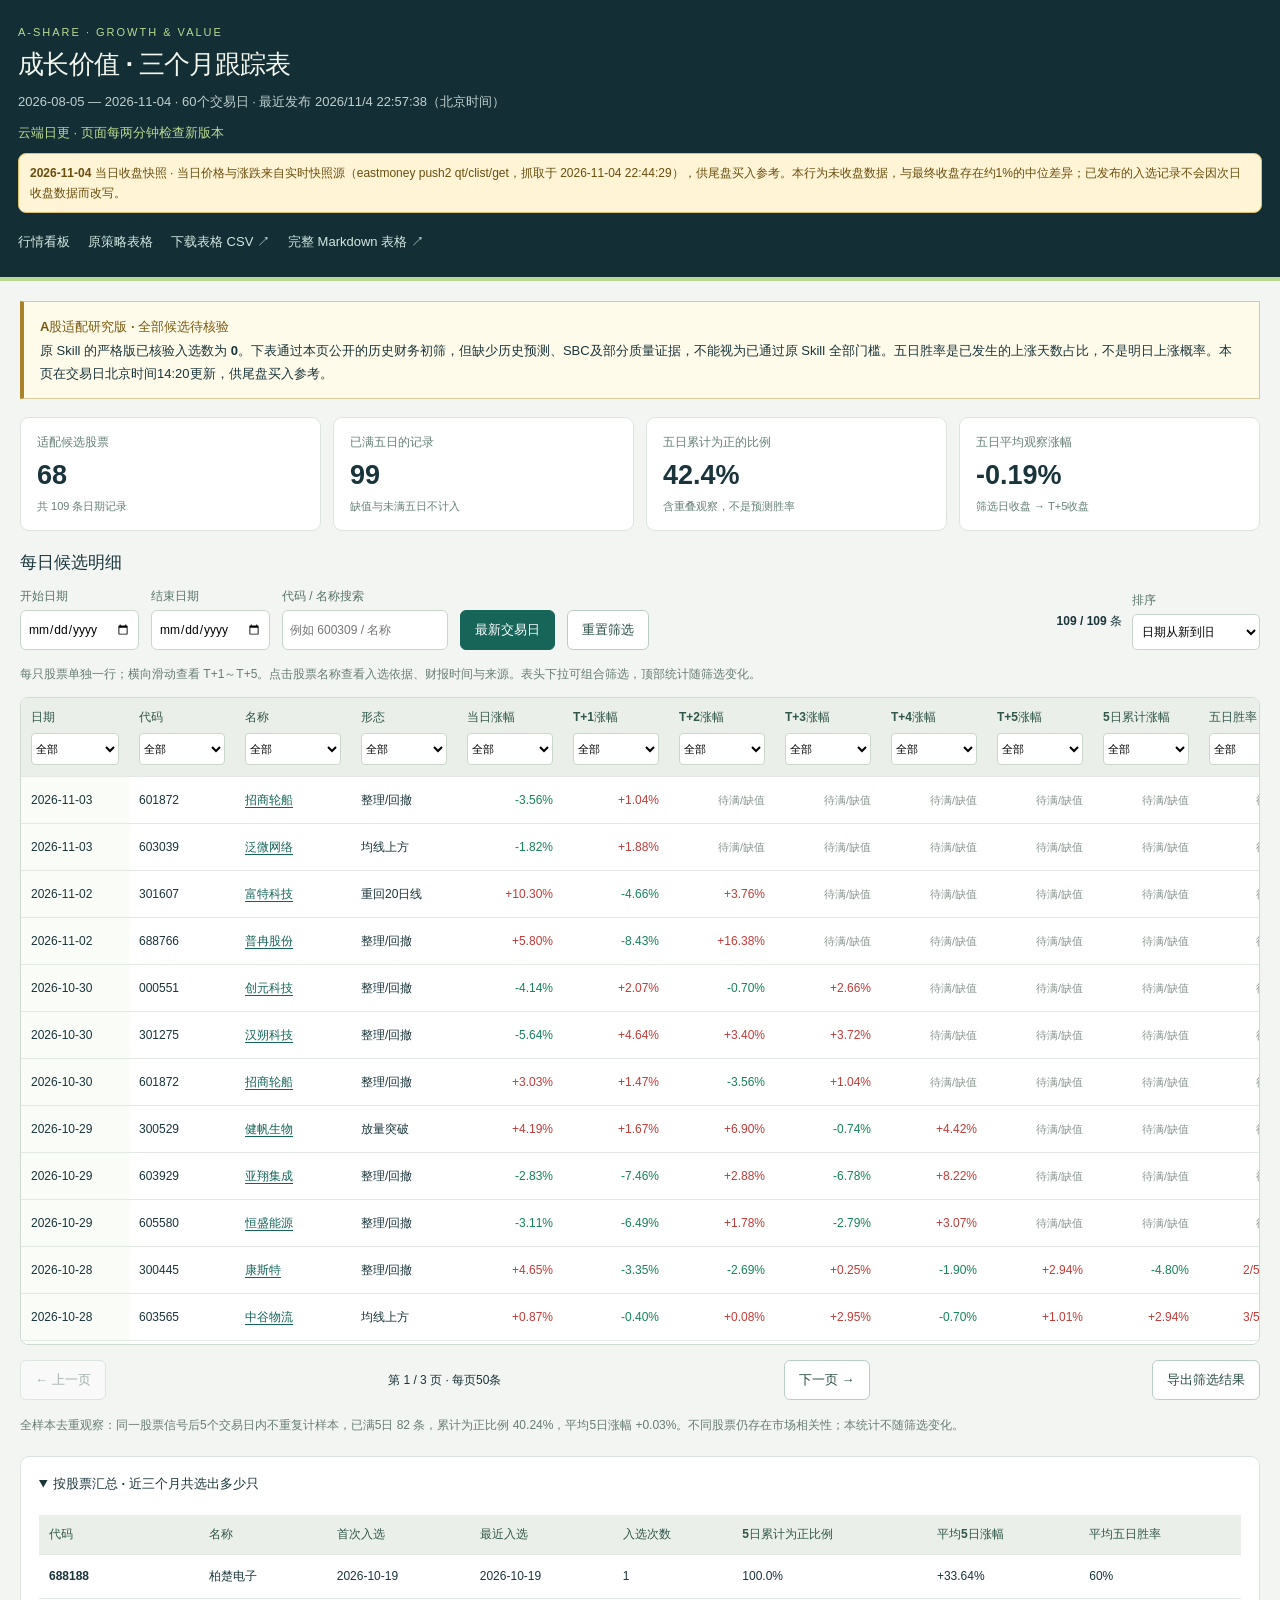
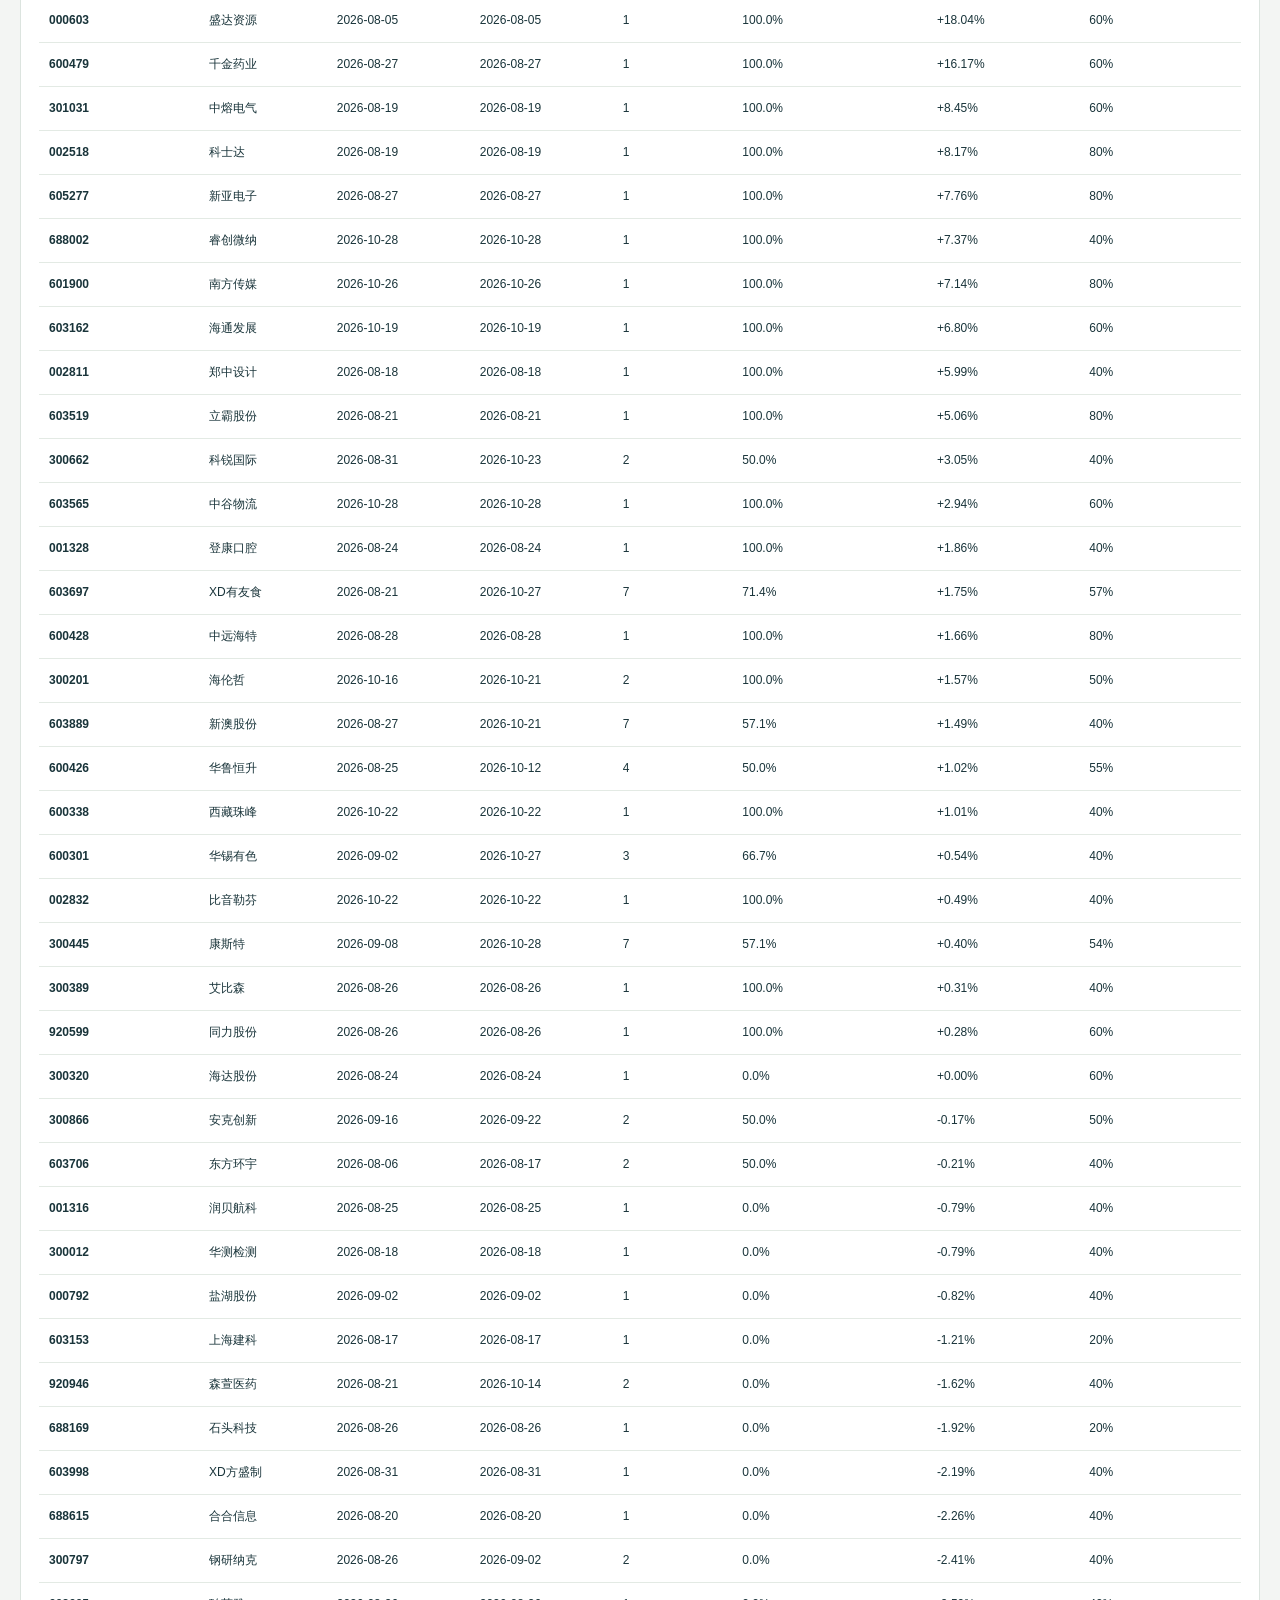
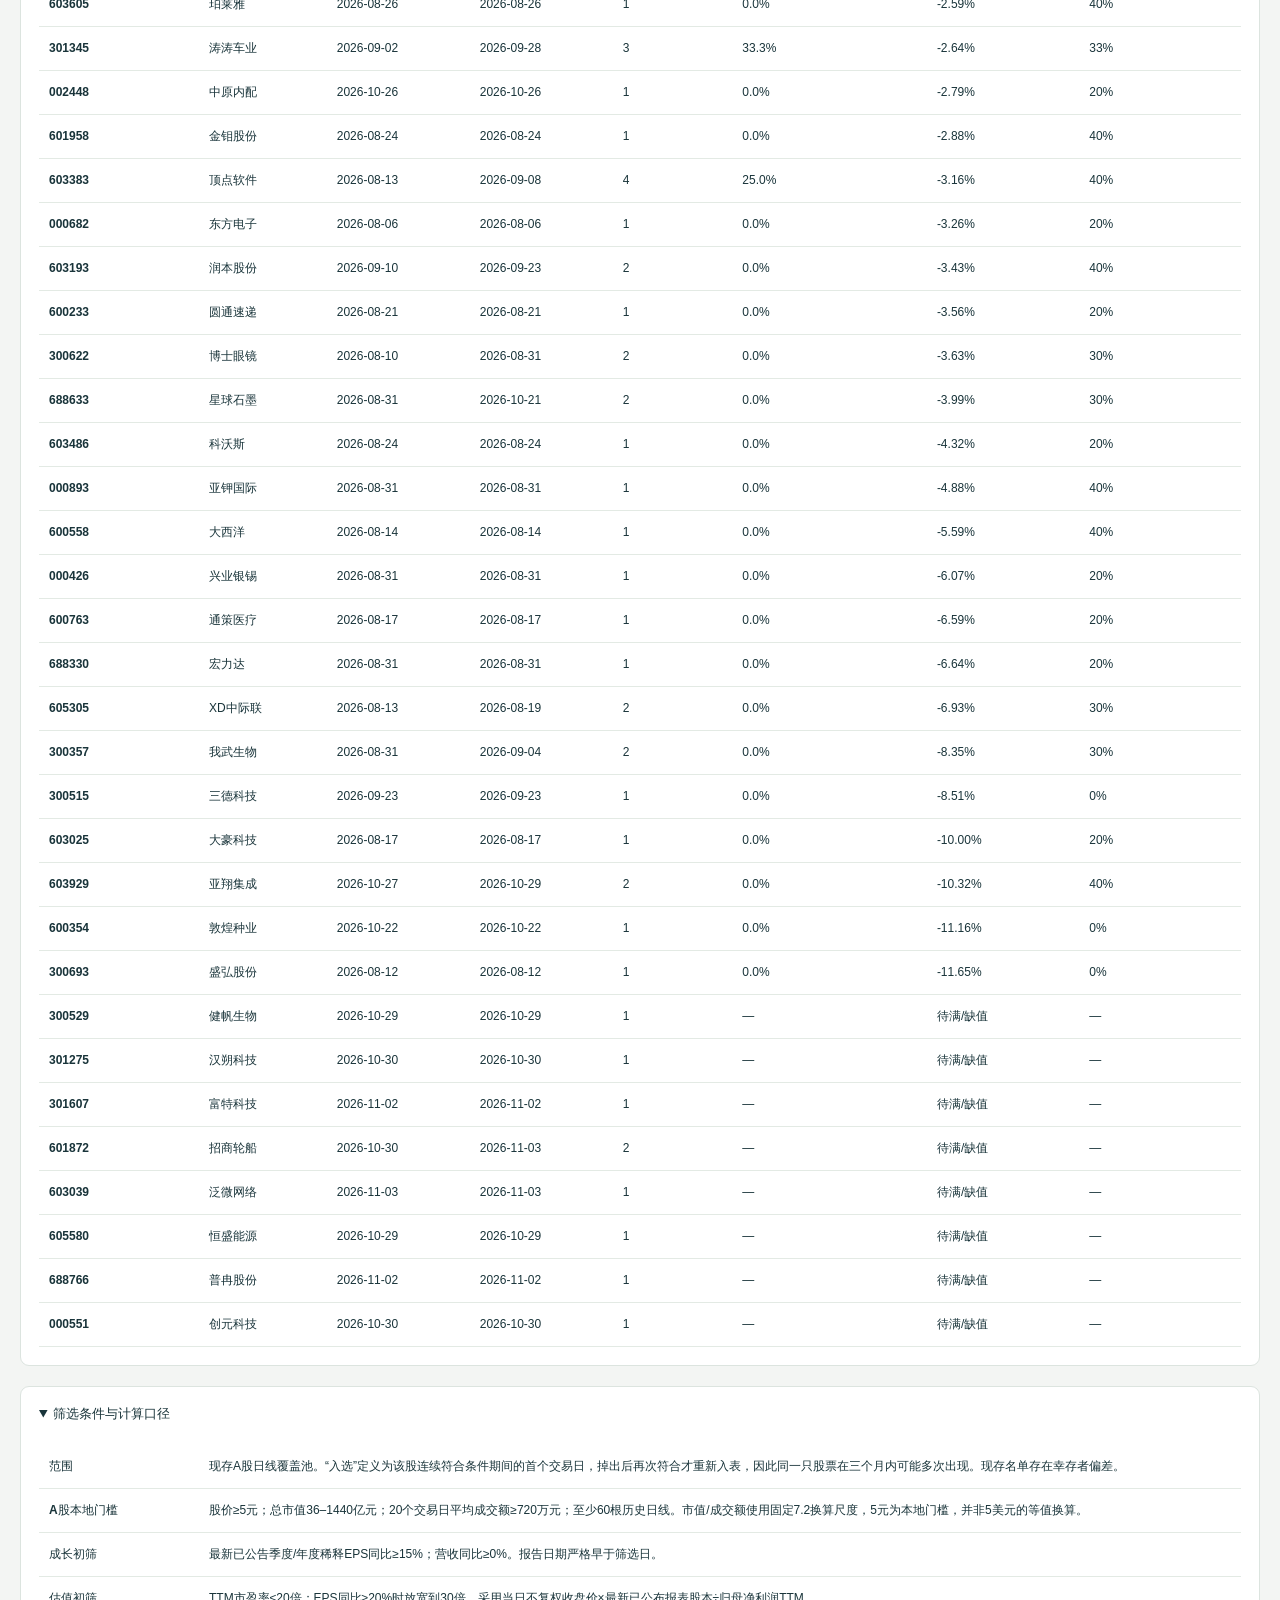
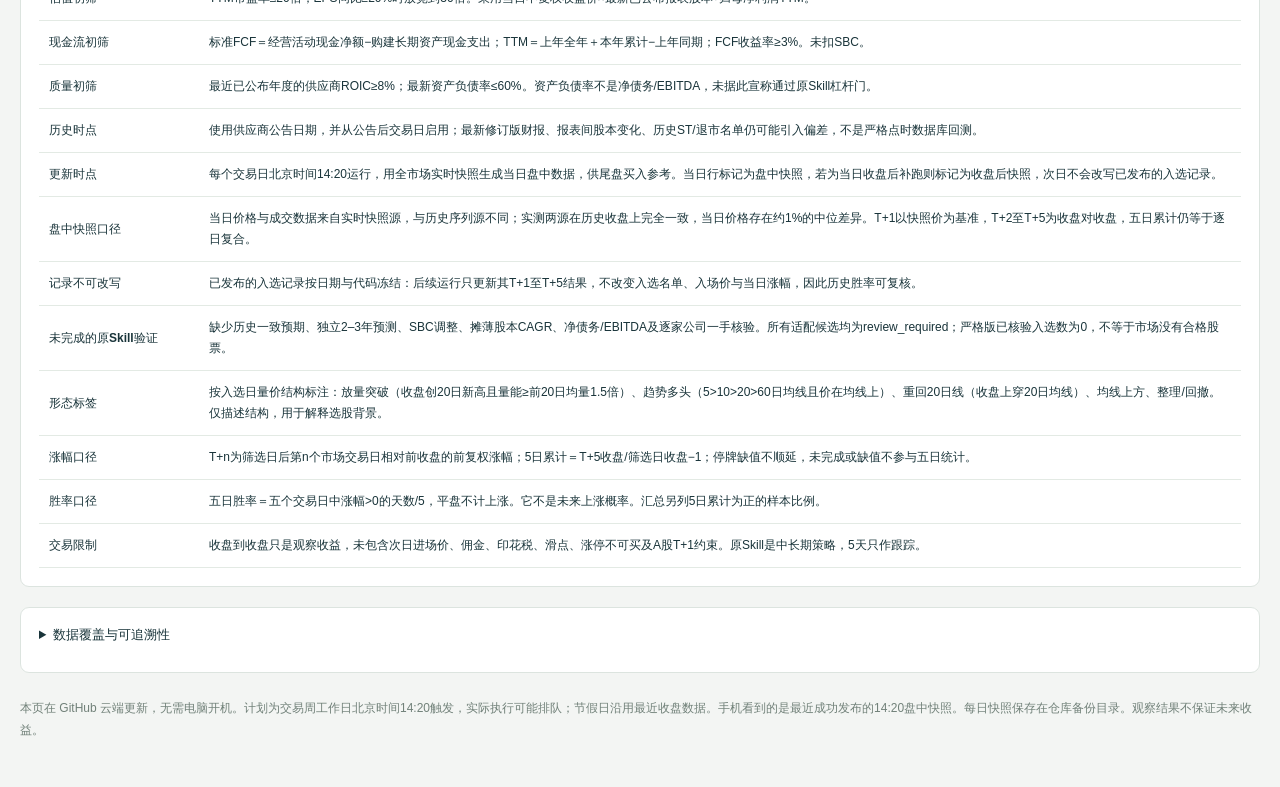
==== commit 63a8b285: "daily update 2026-11-04" ====
--- a/docs/garp.html
+++ b/docs/garp.html
@@ -13,7 +13,7 @@
 <div class="toolbar"><label>开始日期<input type="date" id="start"></label><label>结束日期<input type="date" id="end"></label><label>代码 / 名称搜索<input type="search" id="search" placeholder="例如 600309 / 名称"></label><button id="latest" class="primary">最新交易日</button><button id="reset">重置筛选</button><div class="sortline"><span id="resultInfo" aria-live="polite"></span><label>排序 <select id="sort"><option value="date-desc">日期从新到旧</option><option value="date-asc">日期从旧到新</option><option value="cum-desc">五日累计从高到低</option><option value="cum-asc">五日累计从低到高</option><option value="win-desc">五日胜率从高到低</option></select></label></div></div>
 <p class="hint">每只股票单独一行；横向滑动查看 T+1～T+5。点击股票名称查看入选依据、财报时间与来源。表头下拉可组合筛选，顶部统计随筛选变化。</p>
 <div class="tablewrap" tabindex="0" aria-label="选股表格，可左右滚动"><table id="results"><thead><tr><th>日期</th><th>代码</th><th>名称</th><th>形态</th><th>当日涨幅</th><th>T+1涨幅</th><th>T+2涨幅</th><th>T+3涨幅</th><th>T+4涨幅</th><th>T+5涨幅</th><th>5日累计涨幅</th><th>五日胜率</th></tr></thead><tbody id="body"></tbody></table></div>
-<noscript><p>浏览器禁用脚本，以下显示全部数据；筛选与自动刷新需启用脚本。</p><div class="tablewrap"><table><thead><tr><th>日期</th><th>代码</th><th>名称</th><th>形态</th><th>当日涨幅</th><th>T+1涨幅</th><th>T+2涨幅</th><th>T+3涨幅</th><th>T+4涨幅</th><th>T+5涨幅</th><th>5日累计涨幅</th><th>五日胜率</th></tr></thead><tbody><tr><td>2026-11-02</td><td>688766</td><td>普冉股份</td><td>整理/回撤</td><td>+5.80%</td><td>-8.43%</td><td>待满/缺值</td><td>待满/缺值</td><td>待满/缺值</td><td>待满/缺值</td><td>待满/缺值</td><td>待满/缺值</td></tr><tr><td>2026-11-02</td><td>301607</td><td>富特科技</td><td>重回20日线</td><td>+10.30%</td><td>-4.66%</td><td>待满/缺值</td><td>待满/缺值</td><td>待满/缺值</td><td>待满/缺值</td><td>待满/缺值</td><td>待满/缺值</td></tr><tr><td>2026-10-30</td><td>601872</td><td>招商轮船</td><td>整理/回撤</td><td>+3.03%</td><td>+1.47%</td><td>-3.56%</td><td>待满/缺值</td><td>待满/缺值</td><td>待满/缺值</td><td>待满/缺值</td><td>待满/缺值</td></tr><tr><td>2026-10-30</td><td>301275</td><td>汉朔科技</td><td>整理/回撤</td><td>-5.64%</td><td>+4.64%</td><td>+3.40%</td><td>待满/缺值</td><td>待满/缺值</td><td>待满/缺值</td><td>待满/缺值</td><td>待满/缺值</td></tr><tr><td>2026-10-30</td><td>000551</td><td>创元科技</td><td>整理/回撤</td><td>-4.14%</td><td>+2.07%</td><td>-0.70%</td><td>待满/缺值</td><td>待满/缺值</td><td>待满/缺值</td><td>待满/缺值</td><td>待满/缺值</td></tr><tr><td>2026-10-29</td><td>605580</td><td>恒盛能源</td><td>整理/回撤</td><td>-3.11%</td><td>-6.49%</td><td>+1.78%</td><td>-2.79%</td><td>待满/缺值</td><td>待满/缺值</td><td>待满/缺值</td><td>待满/缺值</td></tr><tr><td>2026-10-29</td><td>603929</td><td>亚翔集成</td><td>整理/回撤</td><td>-2.83%</td><td>-7.46%</td><td>+2.88%</td><td>-6.78%</td><td>待满/缺值</td><td>待满/缺值</td><td>待满/缺值</td><td>待满/缺值</td></tr><tr><td>2026-10-29</td><td>300529</td><td>健帆生物</td><td>放量突破</td><td>+4.19%</td><td>+1.67%</td><td>+6.90%</td><td>-0.74%</td><td>待满/缺值</td><td>待满/缺值</td><td>待满/缺值</td><td>待满/缺值</td></tr><tr><td>2026-10-28</td><td>688002</td><td>睿创微纳</td><td>整理/回撤</td><td>+0.27%</td><td>-2.44%</td><td>-0.38%</td><td>+6.04%</td><td>-0.49%</td><td>待满/缺值</td><td>待满/缺值</td><td>待满/缺值</td></tr><tr><td>2026-10-28</td><td>603565</td><td>中谷物流</td><td>均线上方</td><td>+0.87%</td><td>-0.40%</td><td>+0.08%</td><td>+2.95%</td><td>-0.70%</td><td>待满/缺值</td><td>待满/缺值</td><td>待满/缺值</td></tr><tr><td>2026-10-28</td><td>300445</td><td>康斯特</td><td>整理/回撤</td><td>+4.65%</td><td>-3.35%</td><td>-2.69%</td><td>+0.25%</td><td>-1.90%</td><td>待满/缺值</td><td>待满/缺值</td><td>待满/缺值</td></tr><tr><td>2026-10-27</td><td>603929</td><td>亚翔集成</td><td>整理/回撤</td><td>-3.87%</td><td>+3.98%</td><td>-2.83%</td><td>-7.46%</td><td>+2.88%</td><td>-6.78%</td><td>-10.32%</td><td>40%</td></tr><tr><td>2026-10-27</td><td>603697</td><td>有友食品</td><td>整理/回撤</td><td>-1.57%</td><td>+0.21%</td><td>+0.32%</td><td>+3.61%</td><td>+2.25%</td><td>+1.20%</td><td>+7.78%</td><td>100%</td></tr><tr><td>2026-10-27</td><td>600301</td><td>华锡有色</td><td>整理/回撤</td><td>-1.76%</td><td>-1.43%</td><td>-2.15%</td><td>-3.61%</td><td>+2.79%</td><td>-0.42%</td><td>-4.85%</td><td>20%</td></tr><tr><td>2026-10-26</td><td>601900</td><td>南方传媒</td><td>均线上方</td><td>+10.02%</td><td>+0.84%</td><td>+2.29%</td><td>+0.34%</td><td>-0.61%</td><td>+4.15%</td><td>+7.14%</td><td>80%</td></tr><tr><td>2026-10-26</td><td>300445</td><td>康斯特</td><td>整理/回撤</td><td>-5.08%</td><td>-3.71%</td><td>+4.65%</td><td>-2.34%</td><td>-2.69%</td><td>+0.25%</td><td>-4.00%</td><td>40%</td></tr><tr><td>2026-10-26</td><td>002448</td><td>中原内配</td><td>整理/回撤</td><td>-0.57%</td><td>-0.77%</td><td>+5.14%</td><td>-5.90%</td><td>-0.98%</td><td>+0.00%</td><td>-2.79%</td><td>20%</td></tr><tr><td>2026-10-23</td><td>300662</td><td>科锐国际</td><td>整理/回撤</td><td>+4.37%</td><td>+4.82%</td><td>-3.89%</td><td>+2.68%</td><td>-0.92%</td><td>-3.62%</td><td>-1.22%</td><td>40%</td></tr><tr><td>2026-10-22</td><td>600354</td><td>敦煌种业</td><td>整理/回撤</td><td>-7.38%</td><td>-0.53%</td><td>-3.07%</td><td>-3.17%</td><td>-2.42%</td><td>-2.48%</td><td>-11.16%</td><td>0%</td></tr><tr><td>2026-10-22</td><td>600338</td><td>西藏珠峰</td><td>整理/回撤</td><td>-2.59%</td><td>+2.11%</td><td>-0.72%</td><td>-1.45%</td><td>+3.21%</td><td>-2.05%</td><td>+1.01%</td><td>40%</td></tr><tr><td>2026-10-22</td><td>300445</td><td>康斯特</td><td>整理/回撤</td><td>-2.42%</td><td>+3.35%</td><td>-5.08%</td><td>-3.71%</td><td>+4.65%</td><td>-2.34%</td><td>-3.46%</td><td>40%</td></tr><tr><td>2026-10-22</td><td>002832</td><td>比音勒芬</td><td>均线上方</td><td>+0.75%</td><td>-1.23%</td><td>+2.95%</td><td>-1.58%</td><td>+0.41%</td><td>+0.00%</td><td>+0.49%</td><td>40%</td></tr><tr><td>2026-10-21</td><td>688633</td><td>星球石墨</td><td>整理/回撤</td><td>-0.05%</td><td>-5.68%</td><td>+2.71%</td><td>-1.32%</td><td>-2.62%</td><td>+3.10%</td><td>-4.02%</td><td>40%</td></tr><tr><td>2026-10-21</td><td>603889</td><td>新澳股份</td><td>整理/回撤</td><td>-1.31%</td><td>-1.99%</td><td>+4.06%</td><td>+1.63%</td><td>-2.56%</td><td>+3.61%</td><td>+4.64%</td><td>60%</td></tr><tr><td>2026-10-21</td><td>603697</td><td>有友食品</td><td>整理/回撤</td><td>-1.69%</td><td>-1.08%</td><td>+1.96%</td><td>+1.71%</td><td>-1.57%</td><td>+0.21%</td><td>+1.18%</td><td>60%</td></tr><tr><td>2026-10-21</td><td>300201</td><td>海伦哲</td><td>整理/回撤</td><td>-2.43%</td><td>-4.97%</td><td>+8.35%</td><td>-6.78%</td><td>-0.60%</td><td>+5.31%</td><td>+0.48%</td><td>40%</td></tr><tr><td>2026-10-19</td><td>688188</td><td>柏楚电子</td><td>重回20日线</td><td>+5.28%</td><td>+27.26%</td><td>-1.85%</td><td>-1.10%</td><td>+6.17%</td><td>+1.89%</td><td>+33.64%</td><td>60%</td></tr><tr><td>2026-10-19</td><td>603697</td><td>有友食品</td><td>整理/回撤</td><td>-0.96%</td><td>+1.72%</td><td>-1.69%</td><td>-1.08%</td><td>+1.96%</td><td>+1.71%</td><td>+2.58%</td><td>60%</td></tr><tr><td>2026-10-19</td><td>603162</td><td>海通发展</td><td>整理/回撤</td><td>-2.11%</td><td>-0.20%</td><td>+6.32%</td><td>-2.88%</td><td>+0.29%</td><td>+3.34%</td><td>+6.80%</td><td>60%</td></tr><tr><td>2026-10-16</td><td>603889</td><td>新澳股份</td><td>整理/回撤</td><td>-3.36%</td><td>+1.82%</td><td>-0.65%</td><td>-1.31%</td><td>-1.99%</td><td>+4.06%</td><td>+1.82%</td><td>40%</td></tr><tr><td>2026-10-16</td><td>300445</td><td>康斯特</td><td>整理/回撤</td><td>+1.95%</td><td>+1.28%</td><td>+2.98%</td><td>-1.22%</td><td>-2.42%</td><td>+3.35%</td><td>+3.89%</td><td>60%</td></tr><tr><td>2026-10-16</td><td>300201</td><td>海伦哲</td><td>整理/回撤</td><td>-0.57%</td><td>+0.76%</td><td>+1.42%</td><td>-2.43%</td><td>-4.97%</td><td>+8.35%</td><td>+2.67%</td><td>60%</td></tr><tr><td>2026-10-15</td><td>603697</td><td>有友食品</td><td>整理/回撤</td><td>-1.48%</td><td>+1.07%</td><td>-0.96%</td><td>+1.29%</td><td>-1.69%</td><td>-1.08%</td><td>-1.39%</td><td>40%</td></tr><tr><td>2026-10-14</td><td>920946</td><td>森萱医药</td><td>均线上方</td><td>-4.89%</td><td>-5.15%</td><td>+0.39%</td><td>+0.49%</td><td>+2.84%</td><td>-0.29%</td><td>-1.87%</td><td>60%</td></tr><tr><td>2026-10-14</td><td>300445</td><td>康斯特</td><td>整理/回撤</td><td>-2.76%</td><td>-3.98%</td><td>+1.95%</td><td>+1.28%</td><td>+2.98%</td><td>-1.22%</td><td>+0.85%</td><td>60%</td></tr><tr><td>2026-10-12</td><td>600426</td><td>华鲁恒升</td><td>整理/回撤</td><td>-4.27%</td><td>-3.17%</td><td>-0.11%</td><td>-2.79%</td><td>+3.15%</td><td>+2.46%</td><td>-0.62%</td><td>40%</td></tr><tr><td>2026-09-28</td><td>301345</td><td>涛涛车业</td><td>整理/回撤</td><td>-3.58%</td><td>-0.84%</td><td>-0.46%</td><td>-5.70%</td><td>-2.30%</td><td>-0.07%</td><td>-9.13%</td><td>0%</td></tr><tr><td>2026-09-24</td><td>600426</td><td>华鲁恒升</td><td>整理/回撤</td><td>-3.29%</td><td>-2.89%</td><td>-1.83%</td><td>+2.02%</td><td>+2.03%</td><td>+1.53%</td><td>+0.76%</td><td>60%</td></tr><tr><td>2026-09-23</td><td>603193</td><td>润本生物技术股份</td><td>均线上方</td><td>-1.26%</td><td>-1.03%</td><td>+0.10%</td><td>-0.99%</td><td>+1.25%</td><td>-4.05%</td><td>-4.71%</td><td>40%</td></tr><tr><td>2026-09-23</td><td>300515</td><td>三德科技</td><td>放量突破</td><td>+6.70%</td><td>-3.60%</td><td>-3.26%</td><td>-0.49%</td><td>-0.74%</td><td>-0.68%</td><td>-8.51%</td><td>0%</td></tr><tr><td>2026-09-22</td><td>603889</td><td>新澳股份</td><td>整理/回撤</td><td>-0.98%</td><td>-0.17%</td><td>-0.33%</td><td>-1.33%</td><td>+0.34%</td><td>+1.34%</td><td>-0.17%</td><td>40%</td></tr><tr><td>2026-09-22</td><td>300866</td><td>安克创新</td><td>整理/回撤</td><td>-3.32%</td><td>-0.12%</td><td>-1.58%</td><td>-1.23%</td><td>+2.93%</td><td>+0.65%</td><td>+0.59%</td><td>40%</td></tr><tr><td>2026-09-17</td><td>603889</td><td>新澳股份</td><td>整理/回撤</td><td>-0.99%</td><td>+2.16%</td><td>-0.65%</td><td>-0.98%</td><td>-0.17%</td><td>-0.33%</td><td>+0.00%</td><td>20%</td></tr><tr><td>2026-09-17</td><td>301345</td><td>涛涛车业</td><td>整理/回撤</td><td>-2.43%</td><td>+3.21%</td><td>+1.34%</td><td>-1.20%</td><td>+0.26%</td><td>-2.13%</td><td>+1.39%</td><td>60%</td></tr><tr><td>2026-09-16</td><td>603889</td><td>新澳股份</td><td>均线上方</td><td>-0.16%</td><td>-0.33%</td><td>+2.16%</td><td>-0.65%</td><td>-0.98%</td><td>-0.17%</td><td>+0.00%</td><td>20%</td></tr><tr><td>2026-09-16</td><td>300866</td><td>安克创新</td><td>整理/回撤</td><td>-1.89%</td><td>-0.21%</td><td>+1.24%</td><td>+0.92%</td><td>-3.34%</td><td>+0.53%</td><td>-0.92%</td><td>60%</td></tr><tr><td>2026-09-15</td><td>603697</td><td>有友食品</td><td>整理/回撤</td><td>-1.80%</td><td>-0.22%</td><td>-2.59%</td><td>+0.22%</td><td>+1.10%</td><td>-0.11%</td><td>-1.61%</td><td>40%</td></tr><tr><td>2026-09-11</td><td>603889</td><td>新澳股份</td><td>均线上方</td><td>-0.65%</td><td>-1.32%</td><td>+1.67%</td><td>-0.16%</td><td>-0.99%</td><td>+2.16%</td><td>+1.32%</td><td>40%</td></tr><tr><td>2026-09-11</td><td>600426</td><td>华鲁恒升</td><td>整理/回撤</td><td>-4.43%</td><td>-2.01%</td><td>+0.67%</td><td>-0.66%</td><td>-1.59%</td><td>+0.26%</td><td>-3.32%</td><td>40%</td></tr><tr><td>2026-09-10</td><td>603193</td><td>润本股份</td><td>整理/回撤</td><td>-5.14%</td><td>-5.32%</td><td>+2.44%</td><td>-0.10%</td><td>+1.09%</td><td>-0.10%</td><td>-2.16%</td><td>40%</td></tr><tr><td>2026-09-10</td><td>300445</td><td>康斯特</td><td>整理/回撤</td><td>-1.74%</td><td>-0.97%</td><td>+2.82%</td><td>+2.74%</td><td>+1.47%</td><td>+0.16%</td><td>+6.33%</td><td>80%</td></tr><tr><td>2026-09-08</td><td>603383</td><td>顶点软件</td><td>整理/回撤</td><td>-1.04%</td><td>-1.82%</td><td>-0.57%</td><td>-4.49%</td><td>+0.49%</td><td>-0.67%</td><td>-6.94%</td><td>20%</td></tr><tr><td>2026-09-08</td><td>300445</td><td>康斯特</td><td>整理/回撤</td><td>-1.62%</td><td>+1.13%</td><td>-1.74%</td><td>-0.97%</td><td>+2.82%</td><td>+2.74%</td><td>+3.97%</td><td>60%</td></tr><tr><td>2026-09-04</td><td>600301</td><td>华锡有色</td><td>整理/回撤</td><td>-0.66%</td><td>-0.53%</td><td>+3.09%</td><td>+2.91%</td><td>-0.67%</td><td>-3.61%</td><td>+1.02%</td><td>40%</td></tr><tr><td>2026-09-04</td><td>300357</td><td>我武生物</td><td>整理/回撤</td><td>-2.62%</td><td>-1.32%</td><td>+1.25%</td><td>-8.80%</td><td>-2.90%</td><td>-2.32%</td><td>-13.57%</td><td>20%</td></tr><tr><td>2026-09-02</td><td>603383</td><td>顶点软件</td><td>整理/回撤</td><td>-1.80%</td><td>+0.18%</td><td>+2.88%</td><td>-1.37%</td><td>-1.04%</td><td>-1.82%</td><td>-1.23%</td><td>40%</td></tr><tr><td>2026-09-02</td><td>600301</td><td>华锡有色</td><td>整理/回撤</td><td>-4.26%</td><td>+0.60%</td><td>-0.66%</td><td>-0.53%</td><td>+3.09%</td><td>+2.91%</td><td>+5.44%</td><td>60%</td></tr><tr><td>2026-09-02</td><td>301345</td><td>涛涛车业</td><td>整理/回撤</td><td>-4.53%</td><td>+1.23%</td><td>+0.20%</td><td>-0.04%</td><td>-1.49%</td><td>-0.04%</td><td>-0.17%</td><td>40%</td></tr><tr><td>2026-09-02</td><td>300797</td><td>钢研纳克</td><td>整理/回撤</td><td>-2.19%</td><td>-1.04%</td><td>-0.75%</td><td>-0.30%</td><td>+0.08%</td><td>-1.29%</td><td>-3.28%</td><td>20%</td></tr><tr><td>2026-09-02</td><td>000792</td><td>盐湖股份</td><td>整理/回撤</td><td>-3.27%</td><td>+0.48%</td><td>-1.55%</td><td>-1.39%</td><td>+2.09%</td><td>-0.41%</td><td>-0.82%</td><td>40%</td></tr><tr><td>2026-08-31</td><td>688633</td><td>星球石墨</td><td>整理/回撤</td><td>-4.63%</td><td>-0.55%</td><td>-1.82%</td><td>-1.30%</td><td>+0.35%</td><td>-0.70%</td><td>-3.96%</td><td>20%</td></tr><tr><td>2026-08-31</td><td>688330</td><td>宏力达</td><td>放量突破</td><td>+12.49%</td><td>-2.75%</td><td>-1.83%</td><td>-2.35%</td><td>+0.44%</td><td>-0.30%</td><td>-6.64%</td><td>20%</td></tr><tr><td>2026-08-31</td><td>603998</td><td>XD方盛制</td><td>趋势多头</td><td>+4.47%</td><td>+0.64%</td><td>-0.82%</td><td>-1.65%</td><td>-1.49%</td><td>+1.13%</td><td>-2.19%</td><td>40%</td></tr><tr><td>2026-08-31</td><td>603697</td><td>XD有友食</td><td>整理/回撤</td><td>-1.72%</td><td>-0.74%</td><td>-0.11%</td><td>+0.43%</td><td>+3.21%</td><td>+0.62%</td><td>+3.40%</td><td>60%</td></tr><tr><td>2026-08-31</td><td>300662</td><td>科锐国际</td><td>重回20日线</td><td>+2.08%</td><td>-0.53%</td><td>+4.78%</td><td>-2.33%</td><td>+6.90%</td><td>-1.38%</td><td>+7.32%</td><td>40%</td></tr><tr><td>2026-08-31</td><td>300622</td><td>博士眼镜</td><td>重回20日线</td><td>+6.07%</td><td>+1.27%</td><td>+0.00%</td><td>-2.64%</td><td>+1.16%</td><td>-0.77%</td><td>-1.02%</td><td>40%</td></tr><tr><td>2026-08-31</td><td>300357</td><td>我武生物</td><td>整理/回撤</td><td>-2.36%</td><td>+1.74%</td><td>+0.18%</td><td>-1.10%</td><td>-2.62%</td><td>-1.32%</td><td>-3.13%</td><td>40%</td></tr><tr><td>2026-08-31</td><td>000893</td><td>亚钾国际</td><td>均线上方</td><td>-1.80%</td><td>+1.34%</td><td>-1.09%</td><td>-1.64%</td><td>+2.48%</td><td>-5.85%</td><td>-4.88%</td><td>40%</td></tr><tr><td>2026-08-31</td><td>000426</td><td>兴业银锡</td><td>均线上方</td><td>-4.16%</td><td>-1.43%</td><td>-3.21%</td><td>+3.29%</td><td>-2.11%</td><td>-2.63%</td><td>-6.07%</td><td>20%</td></tr><tr><td>2026-08-28</td><td>600428</td><td>中远海特</td><td>整理/回撤</td><td>+4.46%</td><td>+0.17%</td><td>+1.57%</td><td>-4.28%</td><td>+4.30%</td><td>+0.09%</td><td>+1.66%</td><td>80%</td></tr><tr><td>2026-08-27</td><td>605277</td><td>新亚电子</td><td>放量突破</td><td>+1.86%</td><td>-1.59%</td><td>+0.90%</td><td>+1.01%</td><td>+2.64%</td><td>+4.69%</td><td>+7.76%</td><td>80%</td></tr><tr><td>2026-08-27</td><td>603889</td><td>新澳股份</td><td>趋势多头</td><td>+0.33%</td><td>+0.83%</td><td>-1.64%</td><td>+2.17%</td><td>+1.80%</td><td>-0.32%</td><td>+2.82%</td><td>60%</td></tr><tr><td>2026-08-27</td><td>600479</td><td>千金药业</td><td>放量突破</td><td>+9.98%</td><td>+8.50%</td><td>-8.97%</td><td>+10.19%</td><td>-3.11%</td><td>+10.17%</td><td>+16.17%</td><td>60%</td></tr><tr><td>2026-08-26</td><td>920599</td><td>同力股份</td><td>放量突破</td><td>+3.59%</td><td>-0.55%</td><td>-1.16%</td><td>+0.50%</td><td>+1.23%</td><td>+0.28%</td><td>+0.28%</td><td>60%</td></tr><tr><td>2026-08-26</td><td>688169</td><td>石头科技</td><td>趋势多头</td><td>-2.54%</td><td>-0.74%</td><td>-1.53%</td><td>-0.87%</td><td>+4.79%</td><td>-3.39%</td><td>-1.92%</td><td>20%</td></tr><tr><td>2026-08-26</td><td>603605</td><td>珀莱雅</td><td>均线上方</td><td>+3.37%</td><td>-3.32%</td><td>-1.62%</td><td>-1.70%</td><td>+3.87%</td><td>+0.29%</td><td>-2.59%</td><td>40%</td></tr><tr><td>2026-08-26</td><td>300797</td><td>钢研纳克</td><td>均线上方</td><td>-1.09%</td><td>+1.69%</td><td>+0.07%</td><td>+0.29%</td><td>-1.37%</td><td>-2.19%</td><td>-1.54%</td><td>60%</td></tr><tr><td>2026-08-26</td><td>300389</td><td>艾比森</td><td>均线上方</td><td>+1.75%</td><td>+0.78%</td><td>-1.01%</td><td>+1.41%</td><td>-0.08%</td><td>-0.77%</td><td>+0.31%</td><td>40%</td></tr><tr><td>2026-08-25</td><td>600426</td><td>华鲁恒升</td><td>整理/回撤</td><td>-0.55%</td><td>+0.90%</td><td>+2.09%</td><td>+4.82%</td><td>-1.67%</td><td>+1.04%</td><td>+7.26%</td><td>80%</td></tr><tr><td>2026-08-25</td><td>001316</td><td>润贝航科</td><td>均线上方</td><td>-0.23%</td><td>-1.50%</td><td>-2.39%</td><td>+3.11%</td><td>+2.45%</td><td>-2.32%</td><td>-0.79%</td><td>40%</td></tr><tr><td>2026-08-24</td><td>603486</td><td>科沃斯</td><td>整理/回撤</td><td>-9.98%</td><td>+2.11%</td><td>-4.32%</td><td>-1.39%</td><td>-0.02%</td><td>-0.66%</td><td>-4.32%</td><td>20%</td></tr><tr><td>2026-08-24</td><td>601958</td><td>金钼股份</td><td>重回20日线</td><td>+6.15%</td><td>-5.24%</td><td>+4.44%</td><td>+1.48%</td><td>-1.03%</td><td>-2.29%</td><td>-2.88%</td><td>40%</td></tr><tr><td>2026-08-24</td><td>300320</td><td>海达股份</td><td>均线上方</td><td>-0.71%</td><td>+0.24%</td><td>-0.24%</td><td>-0.24%</td><td>+0.12%</td><td>+0.12%</td><td>+0.00%</td><td>60%</td></tr><tr><td>2026-08-24</td><td>001328</td><td>登康口腔</td><td>整理/回撤</td><td>-1.55%</td><td>+3.04%</td><td>+0.00%</td><td>-1.21%</td><td>-0.07%</td><td>+0.14%</td><td>+1.86%</td><td>40%</td></tr><tr><td>2026-08-21</td><td>920946</td><td>森萱医药</td><td>均线上方</td><td>-9.02%</td><td>-4.81%</td><td>+4.12%</td><td>+0.00%</td><td>-0.30%</td><td>-0.20%</td><td>-1.37%</td><td>20%</td></tr><tr><td>2026-08-21</td><td>603697</td><td>XD有友食</td><td>整理/回撤</td><td>-2.18%</td><td>-3.78%</td><td>+4.04%</td><td>-0.97%</td><td>+0.00%</td><td>+1.20%</td><td>+0.32%</td><td>40%</td></tr><tr><td>2026-08-21</td><td>603519</td><td>立霸股份</td><td>趋势多头</td><td>-0.73%</td><td>+2.50%</td><td>+2.85%</td><td>-5.43%</td><td>+4.34%</td><td>+1.00%</td><td>+5.06%</td><td>80%</td></tr><tr><td>2026-08-21</td><td>600233</td><td>圆通速递</td><td>整理/回撤</td><td>-0.46%</td><td>-1.38%</td><td>-2.27%</td><td>+0.24%</td><td>+0.00%</td><td>-0.18%</td><td>-3.56%</td><td>20%</td></tr><tr><td>2026-08-20</td><td>688615</td><td>合合信息</td><td>整理/回撤</td><td>-13.15%</td><td>-2.94%</td><td>-4.48%</td><td>+3.39%</td><td>-0.74%</td><td>+2.74%</td><td>-2.26%</td><td>40%</td></tr><tr><td>2026-08-19</td><td>605305</td><td>XD中际联</td><td>整理/回撤</td><td>-4.19%</td><td>-1.24%</td><td>+0.30%</td><td>-2.55%</td><td>+3.54%</td><td>-9.80%</td><td>-9.85%</td><td>40%</td></tr><tr><td>2026-08-19</td><td>603383</td><td>顶点软件</td><td>整理/回撤</td><td>-2.34%</td><td>-3.73%</td><td>+1.64%</td><td>-1.99%</td><td>+2.07%</td><td>+2.55%</td><td>+0.38%</td><td>60%</td></tr><tr><td>2026-08-19</td><td>301031</td><td>中熔电气</td><td>均线上方</td><td>-5.64%</td><td>+1.35%</td><td>+3.42%</td><td>-1.61%</td><td>-1.70%</td><td>+6.98%</td><td>+8.45%</td><td>60%</td></tr><tr><td>2026-08-19</td><td>002518</td><td>科士达</td><td>整理/回撤</td><td>-7.00%</td><td>-0.15%</td><td>+1.92%</td><td>+3.21%</td><td>+2.21%</td><td>+0.77%</td><td>+8.17%</td><td>80%</td></tr><tr><td>2026-08-18</td><td>300012</td><td>华测检测</td><td>趋势多头</td><td>+0.00%</td><td>-1.51%</td><td>+1.47%</td><td>-0.85%</td><td>+0.20%</td><td>-0.07%</td><td>-0.79%</td><td>40%</td></tr><tr><td>2026-08-18</td><td>002811</td><td>郑中设计</td><td>放量突破</td><td>+5.09%</td><td>-2.30%</td><td>+10.16%</td><td>+1.68%</td><td>-2.40%</td><td>-0.77%</td><td>+5.99%</td><td>40%</td></tr><tr><td>2026-08-17</td><td>603706</td><td>东方环宇</td><td>均线上方</td><td>+1.84%</td><td>+1.66%</td><td>-1.42%</td><td>+1.65%</td><td>-0.96%</td><td>-0.36%</td><td>+0.52%</td><td>40%</td></tr><tr><td>2026-08-17</td><td>603153</td><td>上海建科</td><td>均线上方</td><td>+0.38%</td><td>-0.76%</td><td>-1.68%</td><td>+2.02%</td><td>-0.23%</td><td>-0.53%</td><td>-1.21%</td><td>20%</td></tr><tr><td>2026-08-17</td><td>603025</td><td>大豪科技</td><td>均线上方</td><td>-1.19%</td><td>-3.33%</td><td>-4.83%</td><td>+0.72%</td><td>-0.65%</td><td>-2.24%</td><td>-10.00%</td><td>20%</td></tr><tr><td>2026-08-17</td><td>600763</td><td>通策医疗</td><td>均线上方</td><td>-1.20%</td><td>-2.83%</td><td>-2.08%</td><td>+3.66%</td><td>-3.20%</td><td>-2.15%</td><td>-6.59%</td><td>20%</td></tr><tr><td>2026-08-14</td><td>600558</td><td>大西洋</td><td>放量突破</td><td>+4.37%</td><td>-0.20%</td><td>-3.60%</td><td>-3.32%</td><td>+0.21%</td><td>+1.28%</td><td>-5.59%</td><td>40%</td></tr><tr><td>2026-08-13</td><td>605305</td><td>XD中际联</td><td>整理/回撤</td><td>-2.25%</td><td>-1.49%</td><td>+2.04%</td><td>-0.10%</td><td>-4.19%</td><td>-0.22%</td><td>-4.00%</td><td>20%</td></tr><tr><td>2026-08-13</td><td>603383</td><td>顶点软件</td><td>均线上方</td><td>-1.07%</td><td>-0.34%</td><td>+0.81%</td><td>+0.74%</td><td>-2.34%</td><td>-3.73%</td><td>-4.84%</td><td>40%</td></tr><tr><td>2026-08-12</td><td>300693</td><td>盛弘股份</td><td>放量突破</td><td>+6.66%</td><td>-2.46%</td><td>-1.36%</td><td>-0.42%</td><td>-1.07%</td><td>-6.79%</td><td>-11.65%</td><td>0%</td></tr><tr><td>2026-08-10</td><td>300622</td><td>博士眼镜</td><td>均线上方</td><td>+1.22%</td><td>-2.08%</td><td>-0.39%</td><td>-3.29%</td><td>-2.00%</td><td>+1.43%</td><td>-6.24%</td><td>20%</td></tr><tr><td>2026-08-06</td><td>603706</td><td>东方环宇</td><td>均线上方</td><td>+0.95%</td><td>+0.52%</td><td>+0.99%</td><td>-0.26%</td><td>-0.88%</td><td>-1.31%</td><td>-0.94%</td><td>40%</td></tr><tr><td>2026-08-06</td><td>000682</td><td>东方电子</td><td>均线上方</td><td>-2.00%</td><td>-0.98%</td><td>+0.16%</td><td>-1.23%</td><td>-0.92%</td><td>-0.34%</td><td>-3.26%</td><td>20%</td></tr><tr><td>2026-08-05</td><td>000603</td><td>盛达资源</td><td>均线上方</td><td>+10.00%</td><td>+7.38%</td><td>+10.00%</td><td>+7.81%</td><td>-6.92%</td><td>-0.41%</td><td>+18.04%</td><td>60%</td></tr></tbody></table></div></noscript>
+<noscript><p>浏览器禁用脚本，以下显示全部数据；筛选与自动刷新需启用脚本。</p><div class="tablewrap"><table><thead><tr><th>日期</th><th>代码</th><th>名称</th><th>形态</th><th>当日涨幅</th><th>T+1涨幅</th><th>T+2涨幅</th><th>T+3涨幅</th><th>T+4涨幅</th><th>T+5涨幅</th><th>5日累计涨幅</th><th>五日胜率</th></tr></thead><tbody><tr><td>2026-11-03</td><td>603039</td><td>泛微网络</td><td>均线上方</td><td>-1.82%</td><td>+1.88%</td><td>待满/缺值</td><td>待满/缺值</td><td>待满/缺值</td><td>待满/缺值</td><td>待满/缺值</td><td>待满/缺值</td></tr><tr><td>2026-11-03</td><td>601872</td><td>招商轮船</td><td>整理/回撤</td><td>-3.56%</td><td>+1.04%</td><td>待满/缺值</td><td>待满/缺值</td><td>待满/缺值</td><td>待满/缺值</td><td>待满/缺值</td><td>待满/缺值</td></tr><tr><td>2026-11-02</td><td>688766</td><td>普冉股份</td><td>整理/回撤</td><td>+5.80%</td><td>-8.43%</td><td>+16.38%</td><td>待满/缺值</td><td>待满/缺值</td><td>待满/缺值</td><td>待满/缺值</td><td>待满/缺值</td></tr><tr><td>2026-11-02</td><td>301607</td><td>富特科技</td><td>重回20日线</td><td>+10.30%</td><td>-4.66%</td><td>+3.76%</td><td>待满/缺值</td><td>待满/缺值</td><td>待满/缺值</td><td>待满/缺值</td><td>待满/缺值</td></tr><tr><td>2026-10-30</td><td>601872</td><td>招商轮船</td><td>整理/回撤</td><td>+3.03%</td><td>+1.47%</td><td>-3.56%</td><td>+1.04%</td><td>待满/缺值</td><td>待满/缺值</td><td>待满/缺值</td><td>待满/缺值</td></tr><tr><td>2026-10-30</td><td>301275</td><td>汉朔科技</td><td>整理/回撤</td><td>-5.64%</td><td>+4.64%</td><td>+3.40%</td><td>+3.72%</td><td>待满/缺值</td><td>待满/缺值</td><td>待满/缺值</td><td>待满/缺值</td></tr><tr><td>2026-10-30</td><td>000551</td><td>创元科技</td><td>整理/回撤</td><td>-4.14%</td><td>+2.07%</td><td>-0.70%</td><td>+2.66%</td><td>待满/缺值</td><td>待满/缺值</td><td>待满/缺值</td><td>待满/缺值</td></tr><tr><td>2026-10-29</td><td>605580</td><td>恒盛能源</td><td>整理/回撤</td><td>-3.11%</td><td>-6.49%</td><td>+1.78%</td><td>-2.79%</td><td>+3.07%</td><td>待满/缺值</td><td>待满/缺值</td><td>待满/缺值</td></tr><tr><td>2026-10-29</td><td>603929</td><td>亚翔集成</td><td>整理/回撤</td><td>-2.83%</td><td>-7.46%</td><td>+2.88%</td><td>-6.78%</td><td>+8.22%</td><td>待满/缺值</td><td>待满/缺值</td><td>待满/缺值</td></tr><tr><td>2026-10-29</td><td>300529</td><td>健帆生物</td><td>放量突破</td><td>+4.19%</td><td>+1.67%</td><td>+6.90%</td><td>-0.74%</td><td>+4.42%</td><td>待满/缺值</td><td>待满/缺值</td><td>待满/缺值</td></tr><tr><td>2026-10-28</td><td>688002</td><td>睿创微纳</td><td>整理/回撤</td><td>+0.27%</td><td>-2.44%</td><td>-0.38%</td><td>+6.04%</td><td>-0.49%</td><td>+4.69%</td><td>+7.37%</td><td>40%</td></tr><tr><td>2026-10-28</td><td>603565</td><td>中谷物流</td><td>均线上方</td><td>+0.87%</td><td>-0.40%</td><td>+0.08%</td><td>+2.95%</td><td>-0.70%</td><td>+1.01%</td><td>+2.94%</td><td>60%</td></tr><tr><td>2026-10-28</td><td>300445</td><td>康斯特</td><td>整理/回撤</td><td>+4.65%</td><td>-3.35%</td><td>-2.69%</td><td>+0.25%</td><td>-1.90%</td><td>+2.94%</td><td>-4.80%</td><td>40%</td></tr><tr><td>2026-10-27</td><td>603929</td><td>亚翔集成</td><td>整理/回撤</td><td>-3.87%</td><td>+3.98%</td><td>-2.83%</td><td>-7.46%</td><td>+2.88%</td><td>-6.78%</td><td>-10.32%</td><td>40%</td></tr><tr><td>2026-10-27</td><td>603697</td><td>有友食品</td><td>整理/回撤</td><td>-1.57%</td><td>+0.21%</td><td>+0.32%</td><td>+3.61%</td><td>+2.25%</td><td>+1.20%</td><td>+7.78%</td><td>100%</td></tr><tr><td>2026-10-27</td><td>600301</td><td>华锡有色</td><td>整理/回撤</td><td>-1.76%</td><td>-1.43%</td><td>-2.15%</td><td>-3.61%</td><td>+2.79%</td><td>-0.42%</td><td>-4.85%</td><td>20%</td></tr><tr><td>2026-10-26</td><td>601900</td><td>南方传媒</td><td>均线上方</td><td>+10.02%</td><td>+0.84%</td><td>+2.29%</td><td>+0.34%</td><td>-0.61%</td><td>+4.15%</td><td>+7.14%</td><td>80%</td></tr><tr><td>2026-10-26</td><td>300445</td><td>康斯特</td><td>整理/回撤</td><td>-5.08%</td><td>-3.71%</td><td>+4.65%</td><td>-2.34%</td><td>-2.69%</td><td>+0.25%</td><td>-4.00%</td><td>40%</td></tr><tr><td>2026-10-26</td><td>002448</td><td>中原内配</td><td>整理/回撤</td><td>-0.57%</td><td>-0.77%</td><td>+5.14%</td><td>-5.90%</td><td>-0.98%</td><td>+0.00%</td><td>-2.79%</td><td>20%</td></tr><tr><td>2026-10-23</td><td>300662</td><td>科锐国际</td><td>整理/回撤</td><td>+4.37%</td><td>+4.82%</td><td>-3.89%</td><td>+2.68%</td><td>-0.92%</td><td>-3.62%</td><td>-1.22%</td><td>40%</td></tr><tr><td>2026-10-22</td><td>600354</td><td>敦煌种业</td><td>整理/回撤</td><td>-7.38%</td><td>-0.53%</td><td>-3.07%</td><td>-3.17%</td><td>-2.42%</td><td>-2.48%</td><td>-11.16%</td><td>0%</td></tr><tr><td>2026-10-22</td><td>600338</td><td>西藏珠峰</td><td>整理/回撤</td><td>-2.59%</td><td>+2.11%</td><td>-0.72%</td><td>-1.45%</td><td>+3.21%</td><td>-2.05%</td><td>+1.01%</td><td>40%</td></tr><tr><td>2026-10-22</td><td>300445</td><td>康斯特</td><td>整理/回撤</td><td>-2.42%</td><td>+3.35%</td><td>-5.08%</td><td>-3.71%</td><td>+4.65%</td><td>-2.34%</td><td>-3.46%</td><td>40%</td></tr><tr><td>2026-10-22</td><td>002832</td><td>比音勒芬</td><td>均线上方</td><td>+0.75%</td><td>-1.23%</td><td>+2.95%</td><td>-1.58%</td><td>+0.41%</td><td>+0.00%</td><td>+0.49%</td><td>40%</td></tr><tr><td>2026-10-21</td><td>688633</td><td>星球石墨</td><td>整理/回撤</td><td>-0.05%</td><td>-5.68%</td><td>+2.71%</td><td>-1.32%</td><td>-2.62%</td><td>+3.10%</td><td>-4.02%</td><td>40%</td></tr><tr><td>2026-10-21</td><td>603889</td><td>新澳股份</td><td>整理/回撤</td><td>-1.31%</td><td>-1.99%</td><td>+4.06%</td><td>+1.63%</td><td>-2.56%</td><td>+3.61%</td><td>+4.64%</td><td>60%</td></tr><tr><td>2026-10-21</td><td>603697</td><td>有友食品</td><td>整理/回撤</td><td>-1.69%</td><td>-1.08%</td><td>+1.96%</td><td>+1.71%</td><td>-1.57%</td><td>+0.21%</td><td>+1.18%</td><td>60%</td></tr><tr><td>2026-10-21</td><td>300201</td><td>海伦哲</td><td>整理/回撤</td><td>-2.43%</td><td>-4.97%</td><td>+8.35%</td><td>-6.78%</td><td>-0.60%</td><td>+5.31%</td><td>+0.48%</td><td>40%</td></tr><tr><td>2026-10-19</td><td>688188</td><td>柏楚电子</td><td>重回20日线</td><td>+5.28%</td><td>+27.26%</td><td>-1.85%</td><td>-1.10%</td><td>+6.17%</td><td>+1.89%</td><td>+33.64%</td><td>60%</td></tr><tr><td>2026-10-19</td><td>603697</td><td>有友食品</td><td>整理/回撤</td><td>-0.96%</td><td>+1.72%</td><td>-1.69%</td><td>-1.08%</td><td>+1.96%</td><td>+1.71%</td><td>+2.58%</td><td>60%</td></tr><tr><td>2026-10-19</td><td>603162</td><td>海通发展</td><td>整理/回撤</td><td>-2.11%</td><td>-0.20%</td><td>+6.32%</td><td>-2.88%</td><td>+0.29%</td><td>+3.34%</td><td>+6.80%</td><td>60%</td></tr><tr><td>2026-10-16</td><td>603889</td><td>新澳股份</td><td>整理/回撤</td><td>-3.36%</td><td>+1.82%</td><td>-0.65%</td><td>-1.31%</td><td>-1.99%</td><td>+4.06%</td><td>+1.82%</td><td>40%</td></tr><tr><td>2026-10-16</td><td>300445</td><td>康斯特</td><td>整理/回撤</td><td>+1.95%</td><td>+1.28%</td><td>+2.98%</td><td>-1.22%</td><td>-2.42%</td><td>+3.35%</td><td>+3.89%</td><td>60%</td></tr><tr><td>2026-10-16</td><td>300201</td><td>海伦哲</td><td>整理/回撤</td><td>-0.57%</td><td>+0.76%</td><td>+1.42%</td><td>-2.43%</td><td>-4.97%</td><td>+8.35%</td><td>+2.67%</td><td>60%</td></tr><tr><td>2026-10-15</td><td>603697</td><td>有友食品</td><td>整理/回撤</td><td>-1.48%</td><td>+1.07%</td><td>-0.96%</td><td>+1.29%</td><td>-1.69%</td><td>-1.08%</td><td>-1.39%</td><td>40%</td></tr><tr><td>2026-10-14</td><td>920946</td><td>森萱医药</td><td>均线上方</td><td>-4.89%</td><td>-5.15%</td><td>+0.39%</td><td>+0.49%</td><td>+2.84%</td><td>-0.29%</td><td>-1.87%</td><td>60%</td></tr><tr><td>2026-10-14</td><td>300445</td><td>康斯特</td><td>整理/回撤</td><td>-2.76%</td><td>-3.98%</td><td>+1.95%</td><td>+1.28%</td><td>+2.98%</td><td>-1.22%</td><td>+0.85%</td><td>60%</td></tr><tr><td>2026-10-12</td><td>600426</td><td>华鲁恒升</td><td>整理/回撤</td><td>-4.27%</td><td>-3.17%</td><td>-0.11%</td><td>-2.79%</td><td>+3.15%</td><td>+2.46%</td><td>-0.62%</td><td>40%</td></tr><tr><td>2026-09-28</td><td>301345</td><td>涛涛车业</td><td>整理/回撤</td><td>-3.58%</td><td>-0.84%</td><td>-0.46%</td><td>-5.70%</td><td>-2.30%</td><td>-0.07%</td><td>-9.13%</td><td>0%</td></tr><tr><td>2026-09-24</td><td>600426</td><td>华鲁恒升</td><td>整理/回撤</td><td>-3.29%</td><td>-2.89%</td><td>-1.83%</td><td>+2.02%</td><td>+2.03%</td><td>+1.53%</td><td>+0.76%</td><td>60%</td></tr><tr><td>2026-09-23</td><td>603193</td><td>润本生物技术股份</td><td>均线上方</td><td>-1.26%</td><td>-1.03%</td><td>+0.10%</td><td>-0.99%</td><td>+1.25%</td><td>-4.05%</td><td>-4.71%</td><td>40%</td></tr><tr><td>2026-09-23</td><td>300515</td><td>三德科技</td><td>放量突破</td><td>+6.70%</td><td>-3.60%</td><td>-3.26%</td><td>-0.49%</td><td>-0.74%</td><td>-0.68%</td><td>-8.51%</td><td>0%</td></tr><tr><td>2026-09-22</td><td>603889</td><td>新澳股份</td><td>整理/回撤</td><td>-0.98%</td><td>-0.17%</td><td>-0.33%</td><td>-1.33%</td><td>+0.34%</td><td>+1.34%</td><td>-0.17%</td><td>40%</td></tr><tr><td>2026-09-22</td><td>300866</td><td>安克创新</td><td>整理/回撤</td><td>-3.32%</td><td>-0.12%</td><td>-1.58%</td><td>-1.23%</td><td>+2.93%</td><td>+0.65%</td><td>+0.59%</td><td>40%</td></tr><tr><td>2026-09-17</td><td>603889</td><td>新澳股份</td><td>整理/回撤</td><td>-0.99%</td><td>+2.16%</td><td>-0.65%</td><td>-0.98%</td><td>-0.17%</td><td>-0.33%</td><td>+0.00%</td><td>20%</td></tr><tr><td>2026-09-17</td><td>301345</td><td>涛涛车业</td><td>整理/回撤</td><td>-2.43%</td><td>+3.21%</td><td>+1.34%</td><td>-1.20%</td><td>+0.26%</td><td>-2.13%</td><td>+1.39%</td><td>60%</td></tr><tr><td>2026-09-16</td><td>603889</td><td>新澳股份</td><td>均线上方</td><td>-0.16%</td><td>-0.33%</td><td>+2.16%</td><td>-0.65%</td><td>-0.98%</td><td>-0.17%</td><td>+0.00%</td><td>20%</td></tr><tr><td>2026-09-16</td><td>300866</td><td>安克创新</td><td>整理/回撤</td><td>-1.89%</td><td>-0.21%</td><td>+1.24%</td><td>+0.92%</td><td>-3.34%</td><td>+0.53%</td><td>-0.92%</td><td>60%</td></tr><tr><td>2026-09-15</td><td>603697</td><td>有友食品</td><td>整理/回撤</td><td>-1.80%</td><td>-0.22%</td><td>-2.59%</td><td>+0.22%</td><td>+1.10%</td><td>-0.11%</td><td>-1.61%</td><td>40%</td></tr><tr><td>2026-09-11</td><td>603889</td><td>新澳股份</td><td>均线上方</td><td>-0.65%</td><td>-1.32%</td><td>+1.67%</td><td>-0.16%</td><td>-0.99%</td><td>+2.16%</td><td>+1.32%</td><td>40%</td></tr><tr><td>2026-09-11</td><td>600426</td><td>华鲁恒升</td><td>整理/回撤</td><td>-4.43%</td><td>-2.01%</td><td>+0.67%</td><td>-0.66%</td><td>-1.59%</td><td>+0.26%</td><td>-3.32%</td><td>40%</td></tr><tr><td>2026-09-10</td><td>603193</td><td>润本股份</td><td>整理/回撤</td><td>-5.14%</td><td>-5.32%</td><td>+2.44%</td><td>-0.10%</td><td>+1.09%</td><td>-0.10%</td><td>-2.16%</td><td>40%</td></tr><tr><td>2026-09-10</td><td>300445</td><td>康斯特</td><td>整理/回撤</td><td>-1.74%</td><td>-0.97%</td><td>+2.82%</td><td>+2.74%</td><td>+1.47%</td><td>+0.16%</td><td>+6.33%</td><td>80%</td></tr><tr><td>2026-09-08</td><td>603383</td><td>顶点软件</td><td>整理/回撤</td><td>-1.04%</td><td>-1.82%</td><td>-0.57%</td><td>-4.49%</td><td>+0.49%</td><td>-0.67%</td><td>-6.94%</td><td>20%</td></tr><tr><td>2026-09-08</td><td>300445</td><td>康斯特</td><td>整理/回撤</td><td>-1.62%</td><td>+1.13%</td><td>-1.74%</td><td>-0.97%</td><td>+2.82%</td><td>+2.74%</td><td>+3.97%</td><td>60%</td></tr><tr><td>2026-09-04</td><td>600301</td><td>华锡有色</td><td>整理/回撤</td><td>-0.66%</td><td>-0.53%</td><td>+3.09%</td><td>+2.91%</td><td>-0.67%</td><td>-3.61%</td><td>+1.02%</td><td>40%</td></tr><tr><td>2026-09-04</td><td>300357</td><td>我武生物</td><td>整理/回撤</td><td>-2.62%</td><td>-1.32%</td><td>+1.25%</td><td>-8.80%</td><td>-2.90%</td><td>-2.32%</td><td>-13.57%</td><td>20%</td></tr><tr><td>2026-09-02</td><td>603383</td><td>顶点软件</td><td>整理/回撤</td><td>-1.80%</td><td>+0.18%</td><td>+2.88%</td><td>-1.37%</td><td>-1.04%</td><td>-1.82%</td><td>-1.23%</td><td>40%</td></tr><tr><td>2026-09-02</td><td>600301</td><td>华锡有色</td><td>整理/回撤</td><td>-4.26%</td><td>+0.60%</td><td>-0.66%</td><td>-0.53%</td><td>+3.09%</td><td>+2.91%</td><td>+5.44%</td><td>60%</td></tr><tr><td>2026-09-02</td><td>301345</td><td>涛涛车业</td><td>整理/回撤</td><td>-4.53%</td><td>+1.23%</td><td>+0.20%</td><td>-0.04%</td><td>-1.49%</td><td>-0.04%</td><td>-0.17%</td><td>40%</td></tr><tr><td>2026-09-02</td><td>300797</td><td>钢研纳克</td><td>整理/回撤</td><td>-2.19%</td><td>-1.04%</td><td>-0.75%</td><td>-0.30%</td><td>+0.08%</td><td>-1.29%</td><td>-3.28%</td><td>20%</td></tr><tr><td>2026-09-02</td><td>000792</td><td>盐湖股份</td><td>整理/回撤</td><td>-3.27%</td><td>+0.48%</td><td>-1.55%</td><td>-1.39%</td><td>+2.09%</td><td>-0.41%</td><td>-0.82%</td><td>40%</td></tr><tr><td>2026-08-31</td><td>688633</td><td>星球石墨</td><td>整理/回撤</td><td>-4.63%</td><td>-0.55%</td><td>-1.82%</td><td>-1.30%</td><td>+0.35%</td><td>-0.70%</td><td>-3.96%</td><td>20%</td></tr><tr><td>2026-08-31</td><td>688330</td><td>宏力达</td><td>放量突破</td><td>+12.49%</td><td>-2.75%</td><td>-1.83%</td><td>-2.35%</td><td>+0.44%</td><td>-0.30%</td><td>-6.64%</td><td>20%</td></tr><tr><td>2026-08-31</td><td>603998</td><td>XD方盛制</td><td>趋势多头</td><td>+4.47%</td><td>+0.64%</td><td>-0.82%</td><td>-1.65%</td><td>-1.49%</td><td>+1.13%</td><td>-2.19%</td><td>40%</td></tr><tr><td>2026-08-31</td><td>603697</td><td>XD有友食</td><td>整理/回撤</td><td>-1.72%</td><td>-0.74%</td><td>-0.11%</td><td>+0.43%</td><td>+3.21%</td><td>+0.62%</td><td>+3.40%</td><td>60%</td></tr><tr><td>2026-08-31</td><td>300662</td><td>科锐国际</td><td>重回20日线</td><td>+2.08%</td><td>-0.53%</td><td>+4.78%</td><td>-2.33%</td><td>+6.90%</td><td>-1.38%</td><td>+7.32%</td><td>40%</td></tr><tr><td>2026-08-31</td><td>300622</td><td>博士眼镜</td><td>重回20日线</td><td>+6.07%</td><td>+1.27%</td><td>+0.00%</td><td>-2.64%</td><td>+1.16%</td><td>-0.77%</td><td>-1.02%</td><td>40%</td></tr><tr><td>2026-08-31</td><td>300357</td><td>我武生物</td><td>整理/回撤</td><td>-2.36%</td><td>+1.74%</td><td>+0.18%</td><td>-1.10%</td><td>-2.62%</td><td>-1.32%</td><td>-3.13%</td><td>40%</td></tr><tr><td>2026-08-31</td><td>000893</td><td>亚钾国际</td><td>均线上方</td><td>-1.80%</td><td>+1.34%</td><td>-1.09%</td><td>-1.64%</td><td>+2.48%</td><td>-5.85%</td><td>-4.88%</td><td>40%</td></tr><tr><td>2026-08-31</td><td>000426</td><td>兴业银锡</td><td>均线上方</td><td>-4.16%</td><td>-1.43%</td><td>-3.21%</td><td>+3.29%</td><td>-2.11%</td><td>-2.63%</td><td>-6.07%</td><td>20%</td></tr><tr><td>2026-08-28</td><td>600428</td><td>中远海特</td><td>整理/回撤</td><td>+4.46%</td><td>+0.17%</td><td>+1.57%</td><td>-4.28%</td><td>+4.30%</td><td>+0.09%</td><td>+1.66%</td><td>80%</td></tr><tr><td>2026-08-27</td><td>605277</td><td>新亚电子</td><td>放量突破</td><td>+1.86%</td><td>-1.59%</td><td>+0.90%</td><td>+1.01%</td><td>+2.64%</td><td>+4.69%</td><td>+7.76%</td><td>80%</td></tr><tr><td>2026-08-27</td><td>603889</td><td>新澳股份</td><td>趋势多头</td><td>+0.33%</td><td>+0.83%</td><td>-1.64%</td><td>+2.17%</td><td>+1.80%</td><td>-0.32%</td><td>+2.82%</td><td>60%</td></tr><tr><td>2026-08-27</td><td>600479</td><td>千金药业</td><td>放量突破</td><td>+9.98%</td><td>+8.50%</td><td>-8.97%</td><td>+10.19%</td><td>-3.11%</td><td>+10.17%</td><td>+16.17%</td><td>60%</td></tr><tr><td>2026-08-26</td><td>920599</td><td>同力股份</td><td>放量突破</td><td>+3.59%</td><td>-0.55%</td><td>-1.16%</td><td>+0.50%</td><td>+1.23%</td><td>+0.28%</td><td>+0.28%</td><td>60%</td></tr><tr><td>2026-08-26</td><td>688169</td><td>石头科技</td><td>趋势多头</td><td>-2.54%</td><td>-0.74%</td><td>-1.53%</td><td>-0.87%</td><td>+4.79%</td><td>-3.39%</td><td>-1.92%</td><td>20%</td></tr><tr><td>2026-08-26</td><td>603605</td><td>珀莱雅</td><td>均线上方</td><td>+3.37%</td><td>-3.32%</td><td>-1.62%</td><td>-1.70%</td><td>+3.87%</td><td>+0.29%</td><td>-2.59%</td><td>40%</td></tr><tr><td>2026-08-26</td><td>300797</td><td>钢研纳克</td><td>均线上方</td><td>-1.09%</td><td>+1.69%</td><td>+0.07%</td><td>+0.29%</td><td>-1.37%</td><td>-2.19%</td><td>-1.54%</td><td>60%</td></tr><tr><td>2026-08-26</td><td>300389</td><td>艾比森</td><td>均线上方</td><td>+1.75%</td><td>+0.78%</td><td>-1.01%</td><td>+1.41%</td><td>-0.08%</td><td>-0.77%</td><td>+0.31%</td><td>40%</td></tr><tr><td>2026-08-25</td><td>600426</td><td>华鲁恒升</td><td>整理/回撤</td><td>-0.55%</td><td>+0.90%</td><td>+2.09%</td><td>+4.82%</td><td>-1.67%</td><td>+1.04%</td><td>+7.26%</td><td>80%</td></tr><tr><td>2026-08-25</td><td>001316</td><td>润贝航科</td><td>均线上方</td><td>-0.23%</td><td>-1.50%</td><td>-2.39%</td><td>+3.11%</td><td>+2.45%</td><td>-2.32%</td><td>-0.79%</td><td>40%</td></tr><tr><td>2026-08-24</td><td>603486</td><td>科沃斯</td><td>整理/回撤</td><td>-9.98%</td><td>+2.11%</td><td>-4.32%</td><td>-1.39%</td><td>-0.02%</td><td>-0.66%</td><td>-4.32%</td><td>20%</td></tr><tr><td>2026-08-24</td><td>601958</td><td>金钼股份</td><td>重回20日线</td><td>+6.15%</td><td>-5.24%</td><td>+4.44%</td><td>+1.48%</td><td>-1.03%</td><td>-2.29%</td><td>-2.88%</td><td>40%</td></tr><tr><td>2026-08-24</td><td>300320</td><td>海达股份</td><td>均线上方</td><td>-0.71%</td><td>+0.24%</td><td>-0.24%</td><td>-0.24%</td><td>+0.12%</td><td>+0.12%</td><td>+0.00%</td><td>60%</td></tr><tr><td>2026-08-24</td><td>001328</td><td>登康口腔</td><td>整理/回撤</td><td>-1.55%</td><td>+3.04%</td><td>+0.00%</td><td>-1.21%</td><td>-0.07%</td><td>+0.14%</td><td>+1.86%</td><td>40%</td></tr><tr><td>2026-08-21</td><td>920946</td><td>森萱医药</td><td>均线上方</td><td>-9.02%</td><td>-4.81%</td><td>+4.12%</td><td>+0.00%</td><td>-0.30%</td><td>-0.20%</td><td>-1.37%</td><td>20%</td></tr><tr><td>2026-08-21</td><td>603697</td><td>XD有友食</td><td>整理/回撤</td><td>-2.18%</td><td>-3.78%</td><td>+4.04%</td><td>-0.97%</td><td>+0.00%</td><td>+1.20%</td><td>+0.32%</td><td>40%</td></tr><tr><td>2026-08-21</td><td>603519</td><td>立霸股份</td><td>趋势多头</td><td>-0.73%</td><td>+2.50%</td><td>+2.85%</td><td>-5.43%</td><td>+4.34%</td><td>+1.00%</td><td>+5.06%</td><td>80%</td></tr><tr><td>2026-08-21</td><td>600233</td><td>圆通速递</td><td>整理/回撤</td><td>-0.46%</td><td>-1.38%</td><td>-2.27%</td><td>+0.24%</td><td>+0.00%</td><td>-0.18%</td><td>-3.56%</td><td>20%</td></tr><tr><td>2026-08-20</td><td>688615</td><td>合合信息</td><td>整理/回撤</td><td>-13.15%</td><td>-2.94%</td><td>-4.48%</td><td>+3.39%</td><td>-0.74%</td><td>+2.74%</td><td>-2.26%</td><td>40%</td></tr><tr><td>2026-08-19</td><td>605305</td><td>XD中际联</td><td>整理/回撤</td><td>-4.19%</td><td>-1.24%</td><td>+0.30%</td><td>-2.55%</td><td>+3.54%</td><td>-9.80%</td><td>-9.85%</td><td>40%</td></tr><tr><td>2026-08-19</td><td>603383</td><td>顶点软件</td><td>整理/回撤</td><td>-2.34%</td><td>-3.73%</td><td>+1.64%</td><td>-1.99%</td><td>+2.07%</td><td>+2.55%</td><td>+0.38%</td><td>60%</td></tr><tr><td>2026-08-19</td><td>301031</td><td>中熔电气</td><td>均线上方</td><td>-5.64%</td><td>+1.35%</td><td>+3.42%</td><td>-1.61%</td><td>-1.70%</td><td>+6.98%</td><td>+8.45%</td><td>60%</td></tr><tr><td>2026-08-19</td><td>002518</td><td>科士达</td><td>整理/回撤</td><td>-7.00%</td><td>-0.15%</td><td>+1.92%</td><td>+3.21%</td><td>+2.21%</td><td>+0.77%</td><td>+8.17%</td><td>80%</td></tr><tr><td>2026-08-18</td><td>300012</td><td>华测检测</td><td>趋势多头</td><td>+0.00%</td><td>-1.51%</td><td>+1.47%</td><td>-0.85%</td><td>+0.20%</td><td>-0.07%</td><td>-0.79%</td><td>40%</td></tr><tr><td>2026-08-18</td><td>002811</td><td>郑中设计</td><td>放量突破</td><td>+5.09%</td><td>-2.30%</td><td>+10.16%</td><td>+1.68%</td><td>-2.40%</td><td>-0.77%</td><td>+5.99%</td><td>40%</td></tr><tr><td>2026-08-17</td><td>603706</td><td>东方环宇</td><td>均线上方</td><td>+1.84%</td><td>+1.66%</td><td>-1.42%</td><td>+1.65%</td><td>-0.96%</td><td>-0.36%</td><td>+0.52%</td><td>40%</td></tr><tr><td>2026-08-17</td><td>603153</td><td>上海建科</td><td>均线上方</td><td>+0.38%</td><td>-0.76%</td><td>-1.68%</td><td>+2.02%</td><td>-0.23%</td><td>-0.53%</td><td>-1.21%</td><td>20%</td></tr><tr><td>2026-08-17</td><td>603025</td><td>大豪科技</td><td>均线上方</td><td>-1.19%</td><td>-3.33%</td><td>-4.83%</td><td>+0.72%</td><td>-0.65%</td><td>-2.24%</td><td>-10.00%</td><td>20%</td></tr><tr><td>2026-08-17</td><td>600763</td><td>通策医疗</td><td>均线上方</td><td>-1.20%</td><td>-2.83%</td><td>-2.08%</td><td>+3.66%</td><td>-3.20%</td><td>-2.15%</td><td>-6.59%</td><td>20%</td></tr><tr><td>2026-08-14</td><td>600558</td><td>大西洋</td><td>放量突破</td><td>+4.37%</td><td>-0.20%</td><td>-3.60%</td><td>-3.32%</td><td>+0.21%</td><td>+1.28%</td><td>-5.59%</td><td>40%</td></tr><tr><td>2026-08-13</td><td>605305</td><td>XD中际联</td><td>整理/回撤</td><td>-2.25%</td><td>-1.49%</td><td>+2.04%</td><td>-0.10%</td><td>-4.19%</td><td>-0.22%</td><td>-4.00%</td><td>20%</td></tr><tr><td>2026-08-13</td><td>603383</td><td>顶点软件</td><td>均线上方</td><td>-1.07%</td><td>-0.34%</td><td>+0.81%</td><td>+0.74%</td><td>-2.34%</td><td>-3.73%</td><td>-4.84%</td><td>40%</td></tr><tr><td>2026-08-12</td><td>300693</td><td>盛弘股份</td><td>放量突破</td><td>+6.66%</td><td>-2.46%</td><td>-1.36%</td><td>-0.42%</td><td>-1.07%</td><td>-6.79%</td><td>-11.65%</td><td>0%</td></tr><tr><td>2026-08-10</td><td>300622</td><td>博士眼镜</td><td>均线上方</td><td>+1.22%</td><td>-2.08%</td><td>-0.39%</td><td>-3.29%</td><td>-2.00%</td><td>+1.43%</td><td>-6.24%</td><td>20%</td></tr><tr><td>2026-08-06</td><td>603706</td><td>东方环宇</td><td>均线上方</td><td>+0.95%</td><td>+0.52%</td><td>+0.99%</td><td>-0.26%</td><td>-0.88%</td><td>-1.31%</td><td>-0.94%</td><td>40%</td></tr><tr><td>2026-08-06</td><td>000682</td><td>东方电子</td><td>均线上方</td><td>-2.00%</td><td>-0.98%</td><td>+0.16%</td><td>-1.23%</td><td>-0.92%</td><td>-0.34%</td><td>-3.26%</td><td>20%</td></tr><tr><td>2026-08-05</td><td>000603</td><td>盛达资源</td><td>均线上方</td><td>+10.00%</td><td>+7.38%</td><td>+10.00%</td><td>+7.81%</td><td>-6.92%</td><td>-0.41%</td><td>+18.04%</td><td>60%</td></tr></tbody></table></div></noscript>
 <div class="pagination"><button id="prev">← 上一页</button><span id="pageInfo"></span><button id="next">下一页 →</button><button id="export">导出筛选结果</button></div>
 <p class="hint" id="nonoverlap"></p>
 <section class="rules"><details open><summary>按股票汇总 · 近三个月共选出多少只</summary><div class="rule-table"><table><thead><tr><th>代码</th><th>名称</th><th>首次入选</th><th>最近入选</th><th>入选次数</th><th>5日累计为正比例</th><th>平均5日涨幅</th><th>平均五日胜率</th></tr></thead><tbody id="perstock"></tbody></table></div></details></section>
@@ -22,7 +22,7 @@
 <footer>本页在 GitHub 云端更新，无需电脑开机。计划为交易周工作日北京时间14:20触发，实际执行可能排队；节假日沿用最近收盘数据。手机看到的是最近成功发布的14:20盘中快照。每日快照保存在仓库备份目录。观察结果不保证未来收益。</footer>
 </main>
 <dialog id="detail"><button class="close" id="closeDetail">关闭</button><h2 id="detailTitle"></h2><p id="detailSummary"></p><table><tbody id="detailMetrics"></tbody></table><p id="sourceLinks"></p><p class="hint">结论：适配初筛通过，原 Skill 状态为待核验。无已验证的未来上涨概率或两至三年目标价。</p></dialog>
-<script id="dataset" type="application/json">{"generated_at": "2026-11-03T14:43:43.606077+00:00", "runtime": {"skill_version": "3.6.1", "schema_version": 3, "contract_revision": "3.5", "runtime_fingerprint": "ug-v3.6.1-claude-code-direct-fmp-20260830"}, "status": "adapted_research_only", "strict_verified_eligible": 0, "start": "2026-08-04", "end": "2026-11-03", "trading_days": 60, "provisional": {"applied": true, "date": "2026-11-03", "injected": 5569, "matched": 5569, "rejected": 0, "universe": 5569, "snapshot_at": "2026-11-03 22:31:15", "source": "tencent qt.gtimg.cn", "quote_time": "20261103161445", "capture": "after_close"}, "frozen_rows": 109, "carried_forward": 4, "headers": ["日期", "代码", "名称", "形态", "当日涨幅", "T+1涨幅", "T+2涨幅", "T+3涨幅", "T+4涨幅", "T+5涨幅", "5日累计涨幅", "五日胜率"], "fields": ["date", "code", "name", "shape", "pct", "t1", "t2", "t3", "t4", "t5", "cum", "win"], "rules": [["范围", "现存A股日线覆盖池。“入选”定义为该股连续符合条件期间的首个交易日，掉出后再次符合才重新入表，因此同一只股票在三个月内可能多次出现。现存名单存在幸存者偏差。"], ["A股本地门槛", "股价≥5元；总市值36–1440亿元；20个交易日平均成交额≥720万元；至少60根历史日线。市值/成交额使用固定7.2换算尺度，5元为本地门槛，并非5美元的等值换算。"], ["成长初筛", "最新已公告季度/年度稀释EPS同比≥15%；营收同比≥0%。报告日期严格早于筛选日。"], ["估值初筛", "TTM市盈率≤20倍；EPS同比≥20%时放宽到30倍。采用当日不复权收盘价×最新已公布报表股本÷归母净利润TTM。"], ["现金流初筛", "标准FCF＝经营活动现金净额−购建长期资产现金支出；TTM＝上年全年＋本年累计−上年同期；FCF收益率≥3%。未扣SBC。"], ["质量初筛", "最近已公布年度的供应商ROIC≥8%；最新资产负债率≤60%。资产负债率不是净债务/EBITDA，未据此宣称通过原Skill杠杆门。"], ["历史时点", "使用供应商公告日期，并从公告后交易日启用；最新修订版财报、报表间股本变化、历史ST/退市名单仍可能引入偏差，不是严格点时数据库回测。"], ["更新时点", "每个交易日北京时间14:20运行，用全市场实时快照生成当日盘中数据，供尾盘买入参考。当日行标记为盘中快照，若为当日收盘后补跑则标记为收盘后快照，次日不会改写已发布的入选记录。"], ["盘中快照口径", "当日价格与成交数据来自实时快照源，与历史序列源不同；实测两源在历史收盘上完全一致，当日价格存在约1%的中位差异。T+1以快照价为基准，T+2至T+5为收盘对收盘，五日累计仍等于逐日复合。"], ["记录不可改写", "已发布的入选记录按日期与代码冻结：后续运行只更新其T+1至T+5结果，不改变入选名单、入场价与当日涨幅，因此历史胜率可复核。"], ["未完成的原Skill验证", "缺少历史一致预期、独立2–3年预测、SBC调整、摊薄股本CAGR、净债务/EBITDA及逐家公司一手核验。所有适配候选均为review_required；严格版已核验入选数为0，不等于市场没有合格股票。"], ["形态标签", "按入选日量价结构标注：放量突破（收盘创20日新高且量能≥前20日均量1.5倍）、趋势多头（5>10>20>60日均线且价在均线上）、重回20日线（收盘上穿20日均线）、均线上方、整理/回撤。仅描述结构，用于解释选股背景。"], ["涨幅口径", "T+n为筛选日后第n个市场交易日相对前收盘的前复权涨幅；5日累计＝T+5收盘/筛选日收盘−1；停牌缺值不顺延，未完成或缺值不参与五日统计。"], ["胜率口径", "五日胜率＝五个交易日中涨幅>0的天数/5，平盘不计上涨。它不是未来上涨概率。汇总另列5日累计为正的样本比例。"], ["交易限制", "收盘到收盘只是观察收益，未包含次日进场价、佣金、印花税、滑点、涨停不可买及A股T+1约束。原Skill是中长期策略，5天只作跟踪。"]], "acquisition": {"provider": "Eastmoney bulk statements", "started_at": "2026-11-03T14:33:00.106588+00:00", "price_end": "2026-11-03", "listing_count": 5577, "bar_count": 5569, "sources": {"gjzb": {"attempted": 5569, "resolved": 5569, "failed": []}, "llb": {"attempted": 5569, "resolved": 5569, "failed": []}, "fzb": {"attempted": 5569, "resolved": 5472, "failed": [{"code": "000001", "reason": "No vendor financial rows in requested periods"}, {"code": "000166", "reason": "No vendor financial rows in requested periods"}, {"code": "000563", "reason": "No vendor financial rows in requested periods"}, {"code": "000686", "reason": "No vendor financial rows in requested periods"}, {"code": "000712", "reason": "No vendor financial rows in requested periods"}, {"code": "000728", "reason": "No vendor financial rows in requested periods"}, {"code": "000750", "reason": "No vendor financial rows in requested periods"}, {"code": "000776", "reason": "No vendor financial rows in requested periods"}, {"code": "000783", "reason": "No vendor financial rows in requested periods"}, {"code": "000987", "reason": "No vendor financial rows in requested periods"}, {"code": "001227", "reason": "No vendor financial rows in requested periods"}, {"code": "001236", "reason": "No vendor financial rows in requested periods"}, {"code": "002142", "reason": "No vendor financial rows in requested periods"}, {"code": "002500", "reason": "No vendor financial rows in requested periods"}, {"code": "002670", "reason": "No vendor financial rows in requested periods"}, {"code": "002673", "reason": "No vendor financial rows in requested periods"}, {"code": "002736", "reason": "No vendor financial rows in requested periods"}, {"code": "002797", "reason": "No vendor financial rows in requested periods"}, {"code": "002807", "reason": "No vendor financial rows in requested periods"}, {"code": "002839", "reason": "No vendor financial rows in requested periods"}, {"code": "002926", "reason": "No vendor financial rows in requested periods"}, {"code": "002936", "reason": "No vendor financial rows in requested periods"}, {"code": "002939", "reason": "No vendor financial rows in requested periods"}, {"code": "002945", "reason": "No vendor financial rows in requested periods"}, {"code": "002948", "reason": "No vendor financial rows in requested periods"}, {"code": "002958", "reason": "No vendor financial rows in requested periods"}, {"code": "002961", "reason": "No vendor financial rows in requested periods"}, {"code": "002966", "reason": "No vendor financial rows in requested periods"}, {"code": "600000", "reason": "No vendor financial rows in requested periods"}, {"code": "600015", "reason": "No vendor financial rows in requested periods"}, {"code": "600016", "reason": "No vendor financial rows in requested periods"}, {"code": "600030", "reason": "No vendor financial rows in requested periods"}, {"code": "600036", "reason": "No vendor financial rows in requested periods"}, {"code": "600109", "reason": "No vendor financial rows in requested periods"}, {"code": "600369", "reason": "No vendor financial rows in requested periods"}, {"code": "600816", "reason": "No vendor financial rows in requested periods"}, {"code": "600901", "reason": "No vendor financial rows in requested periods"}, {"code": "600906", "reason": "No vendor financial rows in requested periods"}, {"code": "600908", "reason": "No vendor financial rows in requested periods"}, {"code": "600909", "reason": "No vendor financial rows in requested periods"}, {"code": "600918", "reason": "No vendor financial rows in requested periods"}, {"code": "600919", "reason": "No vendor financial rows in requested periods"}, {"code": "600926", "reason": "No vendor financial rows in requested periods"}, {"code": "600927", "reason": "No vendor financial rows in requested periods"}, {"code": "600928", "reason": "No vendor financial rows in requested periods"}, {"code": "600958", "reason": "No vendor financial rows in requested periods"}, {"code": "600999", "reason": "No vendor financial rows in requested periods"}, {"code": "601009", "reason": "No vendor financial rows in requested periods"}, {"code": "601066", "reason": "No vendor financial rows in requested periods"}, {"code": "601077", "reason": "No vendor financial rows in requested periods"}, {"code": "601099", "reason": "No vendor financial rows in requested periods"}, {"code": "601108", "reason": "No vendor financial rows in requested periods"}, {"code": "601128", "reason": "No vendor financial rows in requested periods"}, {"code": "601136", "reason": "No vendor financial rows in requested periods"}, {"code": "601162", "reason": "No vendor financial rows in requested periods"}, {"code": "601166", "reason": "No vendor financial rows in requested periods"}, {"code": "601169", "reason": "No vendor financial rows in requested periods"}, {"code": "601187", "reason": "No vendor financial rows in requested periods"}, {"code": "601211", "reason": "No vendor financial rows in requested periods"}, {"code": "601229", "reason": "No vendor financial rows in requested periods"}, {"code": "601236", "reason": "No vendor financial rows in requested periods"}, {"code": "601288", "reason": "No vendor financial rows in requested periods"}, {"code": "601318", "reason": "No vendor financial rows in requested periods"}, {"code": "601319", "reason": "No vendor financial rows in requested periods"}, {"code": "601328", "reason": "No vendor financial rows in requested periods"}, {"code": "601336", "reason": "No vendor financial rows in requested periods"}, {"code": "601375", "reason": "No vendor financial rows in requested periods"}, {"code": "601377", "reason": "No vendor financial rows in requested periods"}, {"code": "601398", "reason": "No vendor financial rows in requested periods"}, {"code": "601456", "reason": "No vendor financial rows in requested periods"}, {"code": "601528", "reason": "No vendor financial rows in requested periods"}, {"code": "601555", "reason": "No vendor financial rows in requested periods"}, {"code": "601577", "reason": "No vendor financial rows in requested periods"}, {"code": "601601", "reason": "No vendor financial rows in requested periods"}, {"code": "601628", "reason": "No vendor financial rows in requested periods"}, {"code": "601658", "reason": "No vendor financial rows in requested periods"}, {"code": "601665", "reason": "No vendor financial rows in requested periods"}, {"code": "601688", "reason": "No vendor financial rows in requested periods"}, {"code": "601696", "reason": "No vendor financial rows in requested periods"}, {"code": "601788", "reason": "No vendor financial rows in requested periods"}, {"code": "601818", "reason": "No vendor financial rows in requested periods"}, {"code": "601825", "reason": "No vendor financial rows in requested periods"}, {"code": "601838", "reason": "No vendor financial rows in requested periods"}, {"code": "601860", "reason": "No vendor financial rows in requested periods"}, {"code": "601878", "reason": "No vendor financial rows in requested periods"}, {"code": "601881", "reason": "No vendor financial rows in requested periods"}, {"code": "601901", "reason": "No vendor financial rows in requested periods"}, {"code": "601916", "reason": "No vendor financial rows in requested periods"}, {"code": "601939", "reason": "No vendor financial rows in requested periods"}, {"code": "601963", "reason": "No vendor financial rows in requested periods"}, {"code": "601988", "reason": "No vendor financial rows in requested periods"}, {"code": "601990", "reason": "No vendor financial rows in requested periods"}, {"code": "601995", "reason": "No vendor financial rows in requested periods"}, {"code": "601997", "reason": "No vendor financial rows in requested periods"}, {"code": "601998", "reason": "No vendor financial rows in requested periods"}, {"code": "603093", "reason": "No vendor financial rows in requested periods"}, {"code": "603323", "reason": "No vendor financial rows in requested periods"}]}, "raw_prices": {"attempted": 2338, "resolved": 2290, "failed": [{"code": "002327", "error": "HTTPError: 502 Server Error: Bad Gateway for url: https://d.10jqka.com.cn/v6/line/hs_002327/00/last.js"}, {"code": "002468", "error": "HTTPError: 502 Server Error: Bad Gateway for url: https://d.10jqka.com.cn/v6/line/hs_002468/00/last.js"}, {"code": "002862", "error": "HTTPError: 502 Server Error: Bad Gateway for url: https://d.10jqka.com.cn/v6/line/hs_002862/00/last.js"}, {"code": "002952", "error": "HTTPError: 502 Server Error: Bad Gateway for url: https://d.10jqka.com.cn/v6/line/hs_002952/00/last.js"}, {"code": "300135", "error": "HTTPError: 502 Server Error: Bad Gateway for url: https://d.10jqka.com.cn/v6/line/hs_300135/00/last.js"}, {"code": "300281", "error": "HTTPError: 502 Server Error: Bad Gateway for url: https://d.10jqka.com.cn/v6/line/hs_300281/00/last.js"}, {"code": "300389", "error": "HTTPError: 502 Server Error: Bad Gateway for url: https://d.10jqka.com.cn/v6/line/hs_300389/00/last.js"}, {"code": "300484", "error": "HTTPError: 502 Server Error: Bad Gateway for url: https://d.10jqka.com.cn/v6/line/hs_300484/00/last.js"}, {"code": "300537", "error": "HTTPError: 502 Server Error: Bad Gateway for url: https://d.10jqka.com.cn/v6/line/hs_300537/00/last.js"}, {"code": "300573", "error": "HTTPError: 502 Server Error: Bad Gateway for url: https://d.10jqka.com.cn/v6/line/hs_300573/00/last.js"}, {"code": "300596", "error": "HTTPError: 502 Server Error: Bad Gateway for url: https://d.10jqka.com.cn/v6/line/hs_300596/00/last.js"}, {"code": "300610", "error": "HTTPError: 502 Server Error: Bad Gateway for url: https://d.10jqka.com.cn/v6/line/hs_300610/00/last.js"}, {"code": "300620", "error": "HTTPError: 502 Server Error: Bad Gateway for url: https://d.10jqka.com.cn/v6/line/hs_300620/00/last.js"}, {"code": "300715", "error": "HTTPError: 502 Server Error: Bad Gateway for url: https://d.10jqka.com.cn/v6/line/hs_300715/00/last.js"}, {"code": "300733", "error": "HTTPError: 502 Server Error: Bad Gateway for url: https://d.10jqka.com.cn/v6/line/hs_300733/00/last.js"}, {"code": "300856", "error": "HTTPError: 502 Server Error: Bad Gateway for url: https://d.10jqka.com.cn/v6/line/hs_300856/00/last.js"}, {"code": "300861", "error": "HTTPError: 502 Server Error: Bad Gateway for url: https://d.10jqka.com.cn/v6/line/hs_300861/00/last.js"}, {"code": "300886", "error": "HTTPError: 502 Server Error: Bad Gateway for url: https://d.10jqka.com.cn/v6/line/hs_300886/00/last.js"}, {"code": "300990", "error": "HTTPError: 502 Server Error: Bad Gateway for url: https://d.10jqka.com.cn/v6/line/hs_300990/00/last.js"}, {"code": "301006", "error": "HTTPError: 502 Server Error: Bad Gateway for url: https://d.10jqka.com.cn/v6/line/hs_301006/00/last.js"}, {"code": "301149", "error": "HTTPError: 502 Server Error: Bad Gateway for url: https://d.10jqka.com.cn/v6/line/hs_301149/00/last.js"}, {"code": "301178", "error": "HTTPError: 502 Server Error: Bad Gateway for url: https://d.10jqka.com.cn/v6/line/hs_301178/00/last.js"}, {"code": "301396", "error": "HTTPError: 502 Server Error: Bad Gateway for url: https://d.10jqka.com.cn/v6/line/hs_301396/00/last.js"}, {"code": "301502", "error": "HTTPError: 502 Server Error: Bad Gateway for url: https://d.10jqka.com.cn/v6/line/hs_301502/00/last.js"}, {"code": "301699", "error": "HTTPError: 502 Server Error: Bad Gateway for url: https://d.10jqka.com.cn/v6/line/hs_301699/00/last.js"}, {"code": "600099", "error": "HTTPError: 502 Server Error: Bad Gateway for url: https://d.10jqka.com.cn/v6/line/hs_600099/00/last.js"}, {"code": "600155", "error": "HTTPError: 502 Server Error: Bad Gateway for url: https://d.10jqka.com.cn/v6/line/hs_600155/00/last.js"}, {"code": "600251", "error": "HTTPError: 502 Server Error: Bad Gateway for url: https://d.10jqka.com.cn/v6/line/hs_600251/00/last.js"}, {"code": "600396", "error": "HTTPError: 502 Server Error: Bad Gateway for url: https://d.10jqka.com.cn/v6/line/hs_600396/00/last.js"}, {"code": "600661", "error": "HTTPError: 502 Server Error: Bad Gateway for url: https://d.10jqka.com.cn/v6/line/hs_600661/00/last.js"}, {"code": "600884", "error": "HTTPError: 502 Server Error: Bad Gateway for url: https://d.10jqka.com.cn/v6/line/hs_600884/00/last.js"}, {"code": "601091", "error": "HTTPError: 502 Server Error: Bad Gateway for url: https://d.10jqka.com.cn/v6/line/hs_601091/00/last.js"}, {"code": "601319", "error": "HTTPError: 502 Server Error: Bad Gateway for url: https://d.10jqka.com.cn/v6/line/hs_601319/00/last.js"}, {"code": "601808", "error": "HTTPError: 502 Server Error: Bad Gateway for url: https://d.10jqka.com.cn/v6/line/hs_601808/00/last.js"}, {"code": "603098", "error": "HTTPError: 502 Server Error: Bad Gateway for url: https://d.10jqka.com.cn/v6/line/hs_603098/00/last.js"}, {"code": "603186", "error": "HTTPError: 502 Server Error: Bad Gateway for url: https://d.10jqka.com.cn/v6/line/hs_603186/00/last.js"}, {"code": "603301", "error": "HTTPError: 502 Server Error: Bad Gateway for url: https://d.10jqka.com.cn/v6/line/hs_603301/00/last.js"}, {"code": "603678", "error": "HTTPError: 502 Server Error: Bad Gateway for url: https://d.10jqka.com.cn/v6/line/hs_603678/00/last.js"}, {"code": "603909", "error": "HTTPError: 502 Server Error: Bad Gateway for url: https://d.10jqka.com.cn/v6/line/hs_603909/00/last.js"}, {"code": "603958", "error": "HTTPError: 502 Server Error: Bad Gateway for url: https://d.10jqka.com.cn/v6/line/hs_603958/00/last.js"}, {"code": "605319", "error": "HTTPError: 502 Server Error: Bad Gateway for url: https://d.10jqka.com.cn/v6/line/hs_605319/00/last.js"}, {"code": "688160", "error": "HTTPError: 502 Server Error: Bad Gateway for url: https://d.10jqka.com.cn/v6/line/hs_688160/00/last.js"}, {"code": "688203", "error": "HTTPError: 502 Server Error: Bad Gateway for url: https://d.10jqka.com.cn/v6/line/hs_688203/00/last.js"}, {"code": "688755", "error": "HTTPError: 502 Server Error: Bad Gateway for url: https://d.10jqka.com.cn/v6/line/hs_688755/00/last.js"}, {"code": "920208", "error": "HTTPError: 502 Server Error: Bad Gateway for url: https://d.10jqka.com.cn/v6/line/hs_920208/00/last.js"}, {"code": "920245", "error": "HTTPError: 502 Server Error: Bad Gateway for url: https://d.10jqka.com.cn/v6/line/hs_920245/00/last.js"}, {"code": "920357", "error": "HTTPError: 502 Server Error: Bad Gateway for url: https://d.10jqka.com.cn/v6/line/hs_920357/00/last.js"}, {"code": "920553", "error": "HTTPError: 502 Server Error: Bad Gateway for url: https://d.10jqka.com.cn/v6/line/hs_920553/00/last.js"}]}}, "pagination": [{"source": "gjzb", "period": "20241231", "rows": 14591, "unique_codes": 14591, "provider_count": 14591, "pages": 30, "complete": true, "url": "https://datacenter-web.eastmoney.com/api/data/v1/get?reportName=RPT_F10_FINANCE_MAINFINADATA&columns=SECURITY_CODE%2CREPORT_DATE%2CNOTICE_DATE%2CEPSXS%2CTOTALOPERATEREVE%2CPARENTNETPROFIT%2CROIC%2CZCFZL%2CNETCASH_OPERATE_PK&filter=%28REPORT_DATE%3D%272024-12-31%27%29&pageSize=500&pageNumber=1&sortColumns=SECURITY_CODE&sortTypes=1"}, {"source": "gjzb", "period": "20250331", "rows": 7428, "unique_codes": 7428, "provider_count": 7428, "pages": 15, "complete": true, "url": "https://datacenter-web.eastmoney.com/api/data/v1/get?reportName=RPT_F10_FINANCE_MAINFINADATA&columns=SECURITY_CODE%2CREPORT_DATE%2CNOTICE_DATE%2CEPSXS%2CTOTALOPERATEREVE%2CPARENTNETPROFIT%2CROIC%2CZCFZL%2CNETCASH_OPERATE_PK&filter=%28REPORT_DATE%3D%272025-03-31%27%29&pageSize=500&pageNumber=1&sortColumns=SECURITY_CODE&sortTypes=1"}, {"source": "gjzb", "period": "20250630", "rows": 14058, "unique_codes": 14058, "provider_count": 14058, "pages": 29, "complete": true, "url": "https://datacenter-web.eastmoney.com/api/data/v1/get?reportName=RPT_F10_FINANCE_MAINFINADATA&columns=SECURITY_CODE%2CREPORT_DATE%2CNOTICE_DATE%2CEPSXS%2CTOTALOPERATEREVE%2CPARENTNETPROFIT%2CROIC%2CZCFZL%2CNETCASH_OPERATE_PK&filter=%28REPORT_DATE%3D%272025-06-30%27%29&pageSize=500&pageNumber=1&sortColumns=SECURITY_CODE&sortTypes=1"}, {"source": "gjzb", "period": "20250930", "rows": 7242, "unique_codes": 7242, "provider_count": 7242, "pages": 15, "complete": true, "url": "https://datacenter-web.eastmoney.com/api/data/v1/get?reportName=RPT_F10_FINANCE_MAINFINADATA&columns=SECURITY_CODE%2CREPORT_DATE%2CNOTICE_DATE%2CEPSXS%2CTOTALOPERATEREVE%2CPARENTNETPROFIT%2CROIC%2CZCFZL%2CNETCASH_OPERATE_PK&filter=%28REPORT_DATE%3D%272025-09-30%27%29&pageSize=500&pageNumber=1&sortColumns=SECURITY_CODE&sortTypes=1"}, {"source": "gjzb", "period": "20251231", "rows": 14016, "unique_codes": 14016, "provider_count": 14016, "pages": 29, "complete": true, "url": "https://datacenter-web.eastmoney.com/api/data/v1/get?reportName=RPT_F10_FINANCE_MAINFINADATA&columns=SECURITY_CODE%2CREPORT_DATE%2CNOTICE_DATE%2CEPSXS%2CTOTALOPERATEREVE%2CPARENTNETPROFIT%2CROIC%2CZCFZL%2CNETCASH_OPERATE_PK&filter=%28REPORT_DATE%3D%272025-12-31%27%29&pageSize=500&pageNumber=1&sortColumns=SECURITY_CODE&sortTypes=1"}, {"source": "gjzb", "period": "20260331", "rows": 7221, "unique_codes": 7221, "provider_count": 7221, "pages": 15, "complete": true, "url": "https://datacenter-web.eastmoney.com/api/data/v1/get?reportName=RPT_F10_FINANCE_MAINFINADATA&columns=SECURITY_CODE%2CREPORT_DATE%2CNOTICE_DATE%2CEPSXS%2CTOTALOPERATEREVE%2CPARENTNETPROFIT%2CROIC%2CZCFZL%2CNETCASH_OPERATE_PK&filter=%28REPORT_DATE%3D%272026-03-31%27%29&pageSize=500&pageNumber=1&sortColumns=SECURITY_CODE&sortTypes=1"}, {"source": "gjzb", "period": "20260630", "rows": 13498, "unique_codes": 13498, "provider_count": 13498, "pages": 27, "complete": true, "url": "https://datacenter-web.eastmoney.com/api/data/v1/get?reportName=RPT_F10_FINANCE_MAINFINADATA&columns=SECURITY_CODE%2CREPORT_DATE%2CNOTICE_DATE%2CEPSXS%2CTOTALOPERATEREVE%2CPARENTNETPROFIT%2CROIC%2CZCFZL%2CNETCASH_OPERATE_PK&filter=%28REPORT_DATE%3D%272026-06-30%27%29&pageSize=500&pageNumber=1&sortColumns=SECURITY_CODE&sortTypes=1"}, {"source": "gjzb", "period": "20260930", "rows": 6796, "unique_codes": 6796, "provider_count": 6796, "pages": 14, "complete": true, "url": "https://datacenter-web.eastmoney.com/api/data/v1/get?reportName=RPT_F10_FINANCE_MAINFINADATA&columns=SECURITY_CODE%2CREPORT_DATE%2CNOTICE_DATE%2CEPSXS%2CTOTALOPERATEREVE%2CPARENTNETPROFIT%2CROIC%2CZCFZL%2CNETCASH_OPERATE_PK&filter=%28REPORT_DATE%3D%272026-09-30%27%29&pageSize=500&pageNumber=1&sortColumns=SECURITY_CODE&sortTypes=1"}, {"source": "llb", "period": "20241231", "rows": 5601, "unique_codes": 5601, "provider_count": 5601, "pages": 12, "complete": true, "url": "https://datacenter-web.eastmoney.com/api/data/v1/get?reportName=RPT_DMSK_FN_CASHFLOW&columns=SECURITY_CODE%2CREPORT_DATE%2CNOTICE_DATE%2CNETCASH_OPERATE%2CCONSTRUCT_LONG_ASSET&filter=%28REPORT_DATE%3D%272024-12-31%27%29&pageSize=500&pageNumber=1&sortColumns=SECURITY_CODE&sortTypes=1"}, {"source": "llb", "period": "20250331", "rows": 5601, "unique_codes": 5601, "provider_count": 5601, "pages": 12, "complete": true, "url": "https://datacenter-web.eastmoney.com/api/data/v1/get?reportName=RPT_DMSK_FN_CASHFLOW&columns=SECURITY_CODE%2CREPORT_DATE%2CNOTICE_DATE%2CNETCASH_OPERATE%2CCONSTRUCT_LONG_ASSET&filter=%28REPORT_DATE%3D%272025-03-31%27%29&pageSize=500&pageNumber=1&sortColumns=SECURITY_CODE&sortTypes=1"}, {"source": "llb", "period": "20250630", "rows": 5591, "unique_codes": 5591, "provider_count": 5591, "pages": 12, "complete": true, "url": "https://datacenter-web.eastmoney.com/api/data/v1/get?reportName=RPT_DMSK_FN_CASHFLOW&columns=SECURITY_CODE%2CREPORT_DATE%2CNOTICE_DATE%2CNETCASH_OPERATE%2CCONSTRUCT_LONG_ASSET&filter=%28REPORT_DATE%3D%272025-06-30%27%29&pageSize=500&pageNumber=1&sortColumns=SECURITY_CODE&sortTypes=1"}, {"source": "llb", "period": "20250930", "rows": 5604, "unique_codes": 5604, "provider_count": 5604, "pages": 12, "complete": true, "url": "https://datacenter-web.eastmoney.com/api/data/v1/get?reportName=RPT_DMSK_FN_CASHFLOW&columns=SECURITY_CODE%2CREPORT_DATE%2CNOTICE_DATE%2CNETCASH_OPERATE%2CCONSTRUCT_LONG_ASSET&filter=%28REPORT_DATE%3D%272025-09-30%27%29&pageSize=500&pageNumber=1&sortColumns=SECURITY_CODE&sortTypes=1"}, {"source": "llb", "period": "20251231", "rows": 5599, "unique_codes": 5599, "provider_count": 5599, "pages": 12, "complete": true, "url": "https://datacenter-web.eastmoney.com/api/data/v1/get?reportName=RPT_DMSK_FN_CASHFLOW&columns=SECURITY_CODE%2CREPORT_DATE%2CNOTICE_DATE%2CNETCASH_OPERATE%2CCONSTRUCT_LONG_ASSET&filter=%28REPORT_DATE%3D%272025-12-31%27%29&pageSize=500&pageNumber=1&sortColumns=SECURITY_CODE&sortTypes=1"}, {"source": "llb", "period": "20260331", "rows": 5594, "unique_codes": 5594, "provider_count": 5594, "pages": 12, "complete": true, "url": "https://datacenter-web.eastmoney.com/api/data/v1/get?reportName=RPT_DMSK_FN_CASHFLOW&columns=SECURITY_CODE%2CREPORT_DATE%2CNOTICE_DATE%2CNETCASH_OPERATE%2CCONSTRUCT_LONG_ASSET&filter=%28REPORT_DATE%3D%272026-03-31%27%29&pageSize=500&pageNumber=1&sortColumns=SECURITY_CODE&sortTypes=1"}, {"source": "llb", "period": "20260630", "rows": 5585, "unique_codes": 5585, "provider_count": 5585, "pages": 12, "complete": true, "url": "https://datacenter-web.eastmoney.com/api/data/v1/get?reportName=RPT_DMSK_FN_CASHFLOW&columns=SECURITY_CODE%2CREPORT_DATE%2CNOTICE_DATE%2CNETCASH_OPERATE%2CCONSTRUCT_LONG_ASSET&filter=%28REPORT_DATE%3D%272026-06-30%27%29&pageSize=500&pageNumber=1&sortColumns=SECURITY_CODE&sortTypes=1"}, {"source": "llb", "period": "20260930", "rows": 5576, "unique_codes": 5576, "provider_count": 5576, "pages": 12, "complete": true, "url": "https://datacenter-web.eastmoney.com/api/data/v1/get?reportName=RPT_DMSK_FN_CASHFLOW&columns=SECURITY_CODE%2CREPORT_DATE%2CNOTICE_DATE%2CNETCASH_OPERATE%2CCONSTRUCT_LONG_ASSET&filter=%28REPORT_DATE%3D%272026-09-30%27%29&pageSize=500&pageNumber=1&sortColumns=SECURITY_CODE&sortTypes=1"}, {"source": "fzb", "period": "20241231", "rows": 14411, "unique_codes": 14411, "provider_count": 14411, "pages": 29, "complete": true, "url": "https://datacenter-web.eastmoney.com/api/data/v1/get?reportName=RPT_F10_FINANCE_GBALANCE&columns=SECURITY_CODE%2CREPORT_DATE%2CNOTICE_DATE%2CSHARE_CAPITAL&filter=%28REPORT_DATE%3D%272024-12-31%27%29&pageSize=500&pageNumber=1&sortColumns=SECURITY_CODE&sortTypes=1"}, {"source": "fzb", "period": "20250331", "rows": 6816, "unique_codes": 6811, "provider_count": 6816, "pages": 14, "complete": true, "url": "https://datacenter-web.eastmoney.com/api/data/v1/get?reportName=RPT_F10_FINANCE_GBALANCE&columns=SECURITY_CODE%2CREPORT_DATE%2CNOTICE_DATE%2CSHARE_CAPITAL&filter=%28REPORT_DATE%3D%272025-03-31%27%29&pageSize=500&pageNumber=1&sortColumns=SECURITY_CODE&sortTypes=1"}, {"source": "fzb", "period": "20250630", "rows": 13461, "unique_codes": 13456, "provider_count": 13461, "pages": 27, "complete": true, "url": "https://datacenter-web.eastmoney.com/api/data/v1/get?reportName=RPT_F10_FINANCE_GBALANCE&columns=SECURITY_CODE%2CREPORT_DATE%2CNOTICE_DATE%2CSHARE_CAPITAL&filter=%28REPORT_DATE%3D%272025-06-30%27%29&pageSize=500&pageNumber=1&sortColumns=SECURITY_CODE&sortTypes=1"}, {"source": "fzb", "period": "20250930", "rows": 6957, "unique_codes": 6957, "provider_count": 6957, "pages": 14, "complete": true, "url": "https://datacenter-web.eastmoney.com/api/data/v1/get?reportName=RPT_F10_FINANCE_GBALANCE&columns=SECURITY_CODE%2CREPORT_DATE%2CNOTICE_DATE%2CSHARE_CAPITAL&filter=%28REPORT_DATE%3D%272025-09-30%27%29&pageSize=500&pageNumber=1&sortColumns=SECURITY_CODE&sortTypes=1"}, {"source": "fzb", "period": "20251231", "rows": 13838, "unique_codes": 13838, "provider_count": 13838, "pages": 28, "complete": true, "url": "https://datacenter-web.eastmoney.com/api/data/v1/get?reportName=RPT_F10_FINANCE_GBALANCE&columns=SECURITY_CODE%2CREPORT_DATE%2CNOTICE_DATE%2CSHARE_CAPITAL&filter=%28REPORT_DATE%3D%272025-12-31%27%29&pageSize=500&pageNumber=1&sortColumns=SECURITY_CODE&sortTypes=1"}, {"source": "fzb", "period": "20260331", "rows": 7085, "unique_codes": 7085, "provider_count": 7085, "pages": 15, "complete": true, "url": "https://datacenter-web.eastmoney.com/api/data/v1/get?reportName=RPT_F10_FINANCE_GBALANCE&columns=SECURITY_CODE%2CREPORT_DATE%2CNOTICE_DATE%2CSHARE_CAPITAL&filter=%28REPORT_DATE%3D%272026-03-31%27%29&pageSize=500&pageNumber=1&sortColumns=SECURITY_CODE&sortTypes=1"}, {"source": "fzb", "period": "20260630", "rows": 13329, "unique_codes": 13329, "provider_count": 13329, "pages": 27, "complete": true, "url": "https://datacenter-web.eastmoney.com/api/data/v1/get?reportName=RPT_F10_FINANCE_GBALANCE&columns=SECURITY_CODE%2CREPORT_DATE%2CNOTICE_DATE%2CSHARE_CAPITAL&filter=%28REPORT_DATE%3D%272026-06-30%27%29&pageSize=500&pageNumber=1&sortColumns=SECURITY_CODE&sortTypes=1"}, {"source": "fzb", "period": "20260930", "rows": 6668, "unique_codes": 6668, "provider_count": 6668, "pages": 14, "complete": true, "url": "https://datacenter-web.eastmoney.com/api/data/v1/get?reportName=RPT_F10_FINANCE_GBALANCE&columns=SECURITY_CODE%2CREPORT_DATE%2CNOTICE_DATE%2CSHARE_CAPITAL&filter=%28REPORT_DATE%3D%272026-09-30%27%29&pageSize=500&pageNumber=1&sortColumns=SECURITY_CODE&sortTypes=1"}], "candidate_codes": ["000009", "000017", "000021", "000026", "000027", "000034", "000036", "000042", "000049", "000060", "000062", "000066", "000070", "000088", "000089", "000096", "000100", "000155", "000157", "000166", "000301", "000333", "000338", "000408", "000420", "000421", "000422", "000423", "000425", "000426", "000506", "000520", "000524", "000526", "000528", "000532", "000533", "000550", "000551", "000565", "000567", "000570", "000576", "000581", "000582", "000589", "000601", "000603", "000605", "000612", "000626", "000630", "000636", "000655", "000657", "000676", "000677", "000680", "000682", "000685", "000686", "000688", "000690", "000698", "000703", "000716", "000722", "000725", "000728", "000729", "000737", "000750", "000751", "000752", "000758", "000776", "000778", "000783", "000791", "000792", "000798", "000800", "000801", "000803", "000807", "000810", "000811", "000812", "000816", "000823", "000830", "000831", "000833", "000837", "000848", "000856", "000858", "000878", "000880", "000883", "000885", "000886", "000887", "000893", "000895", "000897", "000899", "000900", "000902", "000906", "000917", "000920", "000922", "000933", "000938", "000949", "000950", "000951", "000957", "000960", "000962", "000965", "000966", "000967", "000969", "000970", "000973", "000975", "000977", "000983", "000985", "000987", "000988", "000989", "000990", "000997", "001205", "001207", "001209", "001210", "001218", "001219", "001221", "001223", "001226", "001228", "001230", "001231", "001232", "001236", "001246", "001255", "001256", "001257", "001258", "001259", "001266", "001267", "001270", "001277", "001280", "001283", "001285", "001286", "001287", "001298", "001299", "001301", "001309", "001313", "001314", "001316", "001319", "001326", "001328", "001332", "001335", "001336", "001337", "001339", "001358", "001359", "001365", "001367", "001378", "001379", "001380", "001389", "001391", "001393", "001395", "001696", "002001", "002003", "002006", "002008", "002012", "002016", "002023", "002025", "002026", "002027", "002028", "002033", "002034", "002039", "002040", "002041", "002043", "002049", "002050", "002052", "002054", "002055", "002057", "002063", "002064", "002067", "002074", "002077", "002078", "002079", "002080", "002082", "002083", "002090", "002091", "002096", "002097", "002099", "002107", "002108", "002111", "002115", "002119", "002120", "002125", "002126", "002128", "002130", "002132", "002134", "002137", "002138", "002140", "002141", "002142", "002145", "002150", "002151", "002153", "002154", "002155", "002156", "002162", "002164", "002166", "002167", "002170", "002171", "002174", "002179", "002185", "002188", "002192", "002198", "002201", "002202", "002203", "002204", "002209", "002210", "002215", "002216", "002222", "002230", "002236", "002237", "002239", "002243", "002245", "002246", "002248", "002249", "002250", "002254", "002255", "002258", "002259", "002263", "002265", "002266", "002270", "002271", "002273", "002274", "002275", "002278", "002281", "002283", "002284", "002286", "002287", "002289", "002290", "002292", "002293", "002294", "002297", "002299", "002301", "002315", "002322", "002324", "002326", "002327", "002335", "002338", "002340", "002344", "002345", "002346", "002350", "002351", "002352", "002353", "002354", "002358", "002364", "002365", "002366", "002376", "002377", "002378", "002379", "002380", "002384", "002386", "002391", "002392", "002393", "002396", "002397", "002402", "002404", "002406", "002407", "002408", "002409", "002414", "002415", "002420", "002423", "002425", "002428", "002430", "002436", "002439", "002440", "002441", "002443", "002444", "002445", "002448", "002452", "002454", "002455", "002458", "002460", "002461", "002463", "002466", "002468", "002470", "002472", "002475", "002476", "002479", "002481", "002484", "002486", "002487", "002488", "002494", "002496", "002497", "002498", "002500", "002511", "002516", "002517", "002518", "002522", "002523", "002530", "002532", "002538", "002539", "002541", "002545", "002546", "002550", "002552", "002553", "002557", "002558", "002559", "002560", "002562", "002563", "002564", "002566", "002568", "002570", "002576", "002577", "002578", "002582", "002584", "002587", "002588", "002591", "002592", "002593", "002595", "002600", "002602", "002603", "002606", "002609", "002611", "002612", "002625", "002627", "002632", "002633", "002635", "002636", "002637", "002643", "002644", "002645", "002648", "002650", "002653", "002659", "002664", "002666", "002668", "002670", "002673", "002674", "002676", "002681", "002683", "002685", "002686", "002688", "002689", "002690", "002695", "002701", "002702", "002703", "002708", "002709", "002715", "002716", "002721", "002722", "002728", "002729", "002733", "002734", "002735", "002736", "002737", "002738", "002741", "002745", "002746", "002747", "002748", "002752", "002755", "002756", "002757", "002758", "002760", "002765", "002768", "002772", "002779", "002780", "002782", "002787", "002793", "002797", "002801", "002802", "002803", "002810", "002811", "002812", "002815", "002820", "002821", "002824", "002825", "002826", "002827", "002828", "002830", "002831", "002832", "002837", "002838", "002841", "002842", "002843", "002845", "002846", "002847", "002849", "002850", "002851", "002852", "002859", "002860", "002862", "002863", "002871", "002876", "002877", "002879", "002881", "002885", "002886", "002887", "002888", "002895", "002897", "002901", "002906", "002907", "002911", "002912", "002913", "002916", "002917", "002920", "002922", "002923", "002925", "002926", "002928", "002931", "002939", "002941", "002942", "002945", "002946", "002947", "002948", "002950", "002952", "002956", "002957", "002959", "002961", "002967", "002969", "002972", "002975", "002979", "002980", "002982", "002985", "002986", "002990", "002991", "002996", "002997", "002998", "002999", "003002", "003006", "003009", "003010", "003015", "003016", "003017", "003018", "003021", "003022", "003026", "003031", "003033", "003035", "003039", "003041", "003043", "003816", "300001", "300003", "300005", "300007", "300008", "300012", "300014", "300015", "300016", "300018", "300019", "300022", "300031", "300033", "300034", "300035", "300037", "300041", "300046", "300047", "300048", "300049", "300050", "300054", "300055", "300058", "300059", "300061", "300063", "300065", "300069", "300073", "300075", "300079", "300082", "300083", "300098", "300102", "300107", "300119", "300124", "300127", "300129", "300130", "300132", "300135", "300136", "300139", "300140", "300143", "300145", "300148", "300150", "300153", "300165", "300170", "300171", "300172", "300176", "300179", "300181", "300184", "300185", "300187", "300191", "300196", "300199", "300201", "300206", "300209", "300219", "300221", "300222", "300223", "300224", "300225", "300227", "300228", "300230", "300233", "300235", "300236", "300239", "300241", "300243", "300247", "300249", "300250", "300251", "300252", "300253", "300257", "300259", "300263", "300274", "300277", "300281", "300283", "300285", "300298", "300299", "300302", "300304", "300307", "300308", "300314", "300315", "300319", "300320", "300321", "300327", "300331", "300332", "300334", "300337", "300339", "300341", "300342", "300343", "300346", "300347", "300354", "300357", "300358", "300371", "300373", "300378", "300380", "300381", "300387", "300388", "300389", "300390", "300394", "300395", "300398", "300399", "300404", "300406", "300407", "300408", "300409", "300410", "300414", "300415", "300416", "300421", "300424", "300428", "300432", "300434", "300438", "300439", "300440", "300442", "300443", "300444", "300445", "300446", "300450", "300452", "300453", "300454", "300457", "300458", "300473", "300475", "300476", "300480", "300483", "300484", "300486", "300487", "300488", "300489", "300491", "300492", "300493", "300496", "300497", "300499", "300502", "300503", "300505", "300509", "300511", "300512", "300515", "300516", "300519", "300527", "300529", "300531", "300537", "300539", "300540", "300541", "300546", "300548", "300550", "300558", "300560", "300562", "300567", "300568", "300569", "300570", "300573", "300577", "300582", "300584", "300590", "300596", "300602", "300604", "300607", "300610", "300611", "300613", "300617", "300618", "300619", "300620", "300622", "300623", "300626", "300627", "300628", "300629", "300631", "300633", "300634", "300640", "300642", "300643", "300644", "300645", "300647", "300650", "300651", "300652", "300657", "300658", "300661", "300662", "300666", "300672", "300676", "300677", "300678", "300681", "300684", "300685", "300687", "300689", "300690", "300693", "300695", "300697", "300698", "300702", "300711", "300715", "300717", "300718", "300723", "300725", "300726", "300727", "300731", "300733", "300737", "300738", "300739", "300740", "300741", "300743", "300747", "300748", "300750", "300756", "300758", "300768", "300771", "300773", "300781", "300783", "300787", "300789", "300790", "300797", "300800", "300801", "300802", "300803", "300804", "300805", "300806", "300809", "300811", "300813", "300814", "300816", "300817", "300821", "300823", "300824", "300826", "300827", "300828", "300829", "300831", "300832", "300833", "300835", "300836", "300838", "300841", "300842", "300843", "300848", "300850", "300851", "300852", "300855", "300856", "300857", "300861", "300863", "300865", "300866", "300867", "300871", "300877", "300885", "300886", "300888", "300890", "300891", "300893", "300898", "300905", "300906", "300908", "300909", "300910", "300913", "300915", "300919", "300921", "300926", "300927", "300930", "300932", "300933", "300938", "300940", "300945", "300953", "300956", "300957", "300962", "300963", "300964", "300965", "300966", "300967", "300970", "300971", "300972", "300973", "300975", "300976", "300980", "300981", "300986", "300988", "300990", "300992", "300994", "300995", "300997", "300999", "301002", "301003", "301005", "301006", "301008", "301009", "301012", "301018", "301019", "301020", "301021", "301022", "301025", "301026", "301029", "301031", "301032", "301033", "301035", "301038", "301041", "301042", "301048", "301053", "301055", "301057", "301059", "301061", "301062", "301063", "301069", "301071", "301073", "301076", "301078", "301079", "301080", "301085", "301086", "301087", "301091", "301093", "301095", "301097", "301099", "301101", "301107", "301108", "301110", "301115", "301118", "301119", "301120", "301121", "301122", "301126", "301128", "301129", "301130", "301132", "301137", "301138", "301141", "301149", "301150", "301155", "301156", "301157", "301158", "301161", "301162", "301163", "301165", "301167", "301172", "301175", "301177", "301178", "301179", "301180", "301183", "301186", "301190", "301191", "301192", "301196", "301199", "301200", "301205", "301207", "301210", "301211", "301212", "301213", "301215", "301216", "301217", "301219", "301220", "301221", "301222", "301230", "301235", "301236", "301238", "301239", "301246", "301248", "301251", "301256", "301257", "301258", "301261", "301265", "301266", "301267", "301269", "301275", "301276", "301279", "301280", "301281", "301282", "301283", "301286", "301289", "301290", "301295", "301297", "301300", "301305", "301308", "301309", "301310", "301316", "301319", "301323", "301328", "301329", "301330", "301331", "301335", "301338", "301339", "301345", "301349", "301353", "301356", "301358", "301359", "301360", "301361", "301363", "301365", "301366", "301367", "301369", "301371", "301373", "301376", "301377", "301380", "301381", "301388", "301389", "301391", "301392", "301396", "301397", "301408", "301418", "301419", "301421", "301456", "301469", "301486", "301487", "301489", "301499", "301500", "301502", "301507", "301508", "301509", "301510", "301511", "301526", "301528", "301529", "301531", "301533", "301536", "301548", "301555", "301563", "301565", "301566", "301568", "301569", "301571", "301580", "301584", "301587", "301588", "301589", "301598", "301603", "301606", "301607", "301608", "301616", "301626", "301628", "301630", "301631", "301638", "301655", "301656", "301662", "301665", "301669", "301680", "301682", "301683", "301686", "301688", "301689", "301696", "301697", "301699", "301707", "301716", "301717", "301718", "302132", "600000", "600004", "600006", "600009", "600018", "600026", "600028", "600030", "600031", "600033", "600035", "600037", "600039", "600059", "600060", "600061", "600063", "600066", "600078", "600079", "600080", "600082", "600084", "600089", "600095", "600097", "600098", "600099", "600105", "600109", "600111", "600114", "600116", "600118", "600120", "600123", "600128", "600132", "600137", "600141", "600143", "600148", "600150", "600155", "600160", "600166", "600169", "600176", "600177", "600178", "600179", "600182", "600183", "600186", "600188", "600189", "600191", "600195", "600196", "600201", "600203", "600206", "600211", "600212", "600221", "600222", "600226", "600230", "600232", "600233", "600236", "600237", "600251", "600255", "600256", "600258", "600259", "600262", "600268", "600272", "600276", "600279", "600285", "600288", "600292", "600295", "600298", "600299", "600300", "600301", "600305", "600309", "600310", "600313", "600315", "600316", "600318", "600320", "600323", "600329", "600338", "600345", "600352", "600353", "600354", "600356", "600358", "600360", "600361", "600363", "600366", "600367", "600369", "600375", "600378", "600379", "600382", "600388", "600389", "600392", "600395", "600396", "600409", "600415", "600423", "600426", "600428", "600429", "600433", "600435", "600444", "600455", "600460", "600463", "600467", "600469", "600478", "600479", "600480", "600482", "600487", "600489", "600490", "600495", "600496", "600497", "600499", "600505", "600506", "600515", "600516", "600517", "600518", "600520", "600521", "600522", "600523", "600526", "600527", "600531", "600535", "600539", "600540", "600546", "600547", "600549", "600550", "600552", "600558", "600563", "600572", "600573", "600578", "600584", "600590", "600595", "600596", "600601", "600605", "600610", "600619", "600621", "600623", "600630", "600633", "600640", "600641", "600649", "600654", "600655", "600660", "600661", "600662", "600663", "600664", "600684", "600685", "600686", "600689", "600692", "600693", "600698", "600699", "600710", "600711", "600722", "600727", "600738", "600746", "600749", "600753", "600754", "600759", "600763", "600768", "600769", "600770", "600776", "600780", "600787", "600790", "600801", "600805", "600816", "600819", "600825", "600829", "600830", "600834", "600839", "600861", "600867", "600869", "600872", "600875", "600882", "600883", "600884", "600885", "600887", "600888", "600889", "600893", "600897", "600900", "600901", "600906", "600909", "600916", "600918", "600925", "600927", "600933", "600938", "600961", "600962", "600965", "600969", "600971", "600973", "600980", "600982", "600983", "600985", "600988", "600989", "600995", "600999", "601000", "601002", "601008", "601020", "601021", "601022", "601026", "601033", "601058", "601061", "601066", "601069", "601083", "601086", "601091", "601096", "601099", "601101", "601108", "601112", "601116", "601117", "601121", "601123", "601126", "601128", "601136", "601138", "601139", "601158", "601163", "601177", "601179", "601208", "601211", "601216", "601218", "601222", "601225", "601226", "601231", "601233", "601236", "601288", "601311", "601318", "601319", "601330", "601333", "601336", "601339", "601375", "601377", "601388", "601399", "601456", "601500", "601512", "601555", "601579", "601595", "601600", "601601", "601607", "601609", "601615", "601628", "601636", "601665", "601666", "601677", "601678", "601688", "601696", "601699", "601700", "601717", "601727", "601766", "601777", "601788", "601798", "601799", "601808", "601857", "601858", "601869", "601872", "601877", "601878", "601880", "601881", "601882", "601886", "601888", "601890", "601899", "601900", "601901", "601918", "601919", "601958", "601963", "601965", "601968", "601969", "601975", "601991", "603002", "603005", "603006", "603009", "603013", "603017", "603019", "603022", "603025", "603027", "603029", "603031", "603032", "603038", "603039", "603040", "603041", "603045", "603048", "603050", "603051", "603055", "603057", "603059", "603061", "603063", "603066", "603067", "603068", "603071", "603072", "603076", "603079", "603080", "603083", "603085", "603087", "603088", "603089", "603090", "603091", "603092", "603093", "603098", "603099", "603101", "603110", "603113", "603115", "603118", "603119", "603124", "603125", "603126", "603127", "603129", "603130", "603132", "603135", "603151", "603153", "603155", "603158", "603160", "603162", "603163", "603165", "603166", "603170", "603171", "603172", "603173", "603186", "603187", "603188", "603190", "603193", "603196", "603197", "603203", "603205", "603209", "603211", "603214", "603217", "603223", "603225", "603228", "603231", "603233", "603236", "603238", "603239", "603248", "603255", "603256", "603257", "603259", "603266", "603267", "603268", "603269", "603270", "603271", "603276", "603283", "603284", "603296", "603301", "603308", "603310", "603311", "603312", "603316", "603317", "603325", "603326", "603327", "603329", "603332", "603338", "603339", "603345", "603352", "603365", "603366", "603373", "603379", "603380", "603383", "603386", "603387", "603390", "603407", "603409", "603416", "603418", "603456", "603459", "603486", "603489", "603499", "603500", "603501", "603505", "603506", "603507", "603508", "603519", "603520", "603530", "603538", "603558", "603565", "603566", "603579", "603583", "603586", "603587", "603588", "603590", "603595", "603596", "603598", "603600", "603602", "603605", "603606", "603612", "603615", "603617", "603618", "603629", "603630", "603638", "603650", "603655", "603656", "603659", "603661", "603662", "603663", "603678", "603680", "603681", "603683", "603686", "603696", "603697", "603698", "603700", "603701", "603706", "603713", "603728", "603733", "603737", "603738", "603739", "603755", "603766", "603767", "603786", "603787", "603788", "603790", "603799", "603808", "603816", "603817", "603819", "603823", "603826", "603836", "603839", "603848", "603859", "603860", "603868", "603869", "603876", "603877", "603883", "603885", "603889", "603890", "603893", "603897", "603901", "603909", "603915", "603916", "603922", "603926", "603928", "603929", "603933", "603938", "603939", "603949", "603950", "603958", "603966", "603967", "603969", "603977", "603978", "603979", "603980", "603985", "603986", "603987", "603989", "603992", "603993", "603995", "603997", "603998", "605006", "605007", "605011", "605016", "605018", "605020", "605033", "605050", "605056", "605058", "605060", "605089", "605098", "605099", "605100", "605111", "605116", "605117", "605118", "605123", "605128", "605138", "605151", "605179", "605186", "605188", "605189", "605196", "605198", "605208", "605222", "605228", "605259", "605268", "605277", "605289", "605298", "605299", "605305", "605319", "605338", "605369", "605376", "605389", "605499", "605566", "605567", "605577", "605580", "605589", "605599", "688001", "688002", "688006", "688008", "688010", "688012", "688013", "688015", "688016", "688017", "688018", "688019", "688025", "688028", "688035", "688036", "688041", "688046", "688048", "688049", "688053", "688059", "688063", "688065", "688067", "688072", "688073", "688077", "688080", "688082", "688085", "688088", "688089", "688090", "688091", "688093", "688095", "688097", "688099", "688101", "688102", "688103", "688105", "688108", "688111", "688112", "688113", "688116", "688117", "688120", "688123", "688127", "688128", "688129", "688131", "688136", "688138", "688139", "688143", "688146", "688150", "688151", "688155", "688156", "688160", "688161", "688162", "688163", "688166", "688169", "688179", "688181", "688182", "688183", "688185", "688186", "688187", "688188", "688191", "688193", "688195", "688198", "688199", "688200", "688203", "688205", "688208", "688209", "688213", "688215", "688222", "688226", "688230", "688231", "688233", "688235", "688236", "688237", "688239", "688248", "688249", "688252", "688255", "688256", "688257", "688258", "688261", "688265", "688267", "688268", "688269", "688270", "688271", "688278", "688279", "688281", "688283", "688285", "688291", "688293", "688295", "688297", "688300", "688301", "688307", "688308", "688309", "688312", "688313", "688314", "688321", "688322", "688325", "688328", "688330", "688332", "688333", "688334", "688336", "688337", "688345", "688347", "688349", "688350", "688351", "688356", "688357", "688360", "688362", "688367", "688368", "688370", "688372", "688376", "688377", "688378", "688379", "688380", "688383", "688385", "688388", "688390", "688392", "688395", "688396", "688400", "688401", "688409", "688410", "688411", "688419", "688428", "688432", "688433", "688456", "688479", "688480", "688486", "688488", "688498", "688499", "688501", "688502", "688503", "688508", "688518", "688519", "688522", "688525", "688531", "688535", "688536", "688543", "688545", "688548", "688549", "688550", "688551", "688557", "688558", "688566", "688569", "688575", "688577", "688578", "688580", "688582", "688591", "688593", "688596", "688600", "688603", "688608", "688610", "688612", "688615", "688617", "688618", "688621", "688623", "688625", "688626", "688627", "688628", "688629", "688630", "688633", "688635", "688636", "688652", "688656", "688659", "688662", "688665", "688668", "688676", "688677", "688678", "688681", "688682", "688683", "688686", "688689", "688690", "688692", "688696", "688700", "688709", "688710", "688711", "688712", "688717", "688718", "688720", "688727", "688728", "688729", "688750", "688755", "688758", "688766", "688772", "688778", "688786", "688787", "688789", "688796", "688797", "688799", "688800", "688805", "688808", "688809", "688811", "688820", "688826", "688836", "688981", "920002", "920011", "920016", "920017", "920019", "920025", "920028", "920033", "920037", "920038", "920045", "920050", "920055", "920059", "920061", "920065", "920066", "920069", "920072", "920075", "920076", "920077", "920078", "920080", "920081", "920083", "920086", "920089", "920093", "920096", "920106", "920108", "920111", "920117", "920118", "920119", "920122", "920123", "920125", "920136", "920138", "920157", "920160", "920161", "920163", "920165", "920166", "920167", "920169", "920176", "920177", "920180", "920181", "920183", "920186", "920188", "920189", "920190", "920191", "920193", "920195", "920200", "920201", "920202", "920204", "920208", "920212", "920222", "920229", "920238", "920239", "920245", "920247", "920249", "920252", "920258", "920261", "920262", "920268", "920269", "920274", "920285", "920288", "920289", "920296", "920298", "920306", "920357", "920363", "920374", "920394", "920396", "920403", "920405", "920415", "920422", "920425", "920427", "920438", "920445", "920454", "920476", "920493", "920504", "920509", "920519", "920526", "920527", "920533", "920541", "920547", "920553", "920556", "920566", "920570", "920571", "920593", "920599", "920639", "920640", "920641", "920656", "920663", "920685", "920689", "920690", "920694", "920726", "920735", "920751", "920753", "920765", "920768", "920770", "920792", "920833", "920834", "920837", "920839", "920870", "920871", "920876", "920885", "920896", "920906", "920925", "920946", "920957", "920971", "920974", "920976", "920978", "920981", "920992"], "finished_at": "2026-11-03T14:43:40.380753+00:00"}, "coverage": {"packets_available": 2254, "stock_days_considered": 143420, "missing_packet": 56, "missing_raw_price": 64, "criteria_pass_days": 5173, "entry_signals": 103, "current_st_excluded": 28, "carried_forward": 4}, "stats": {"records": 107, "stocks": 67, "completed": {"n": 92, "positive_pct": 41.30434782608695, "mean_cum": -0.6200226340297859}, "nonoverlap": {"n": 80, "positive_pct": 38.75, "mean_cum": -0.1026865149974363}}, "per_stock": {"000426": {"code": "000426", "name": "兴业银锡", "first_date": "2026-08-31", "last_date": "2026-08-31", "signals": 1, "positive_pct": 0.0, "mean_cum": -6.072772898368884, "mean_win": 20}, "000551": {"code": "000551", "name": "创元科技", "first_date": "2026-10-30", "last_date": "2026-10-30", "signals": 1, "positive_pct": null, "mean_cum": null, "mean_win": null}, "000603": {"code": "000603", "name": "盛达资源", "first_date": "2026-08-05", "last_date": "2026-08-05", "signals": 1, "positive_pct": 100.0, "mean_cum": 18.044596912521428, "mean_win": 60}, "000682": {"code": "000682", "name": "东方电子", "first_date": "2026-08-06", "last_date": "2026-08-06", "signals": 1, "positive_pct": 0.0, "mean_cum": -3.2599837000815035, "mean_win": 20}, "000792": {"code": "000792", "name": "盐湖股份", "first_date": "2026-09-02", "last_date": "2026-09-02", "signals": 1, "positive_pct": 0.0, "mean_cum": -0.8166295471418006, "mean_win": 40}, "000893": {"code": "000893", "name": "亚钾国际", "first_date": "2026-08-31", "last_date": "2026-08-31", "signals": 1, "positive_pct": 0.0, "mean_cum": -4.883138564273793, "mean_win": 40}, "001316": {"code": "001316", "name": "润贝航科", "first_date": "2026-08-25", "last_date": "2026-08-25", "signals": 1, "positive_pct": 0.0, "mean_cum": -0.7853403141361182, "mean_win": 40}, "001328": {"code": "001328", "name": "登康口腔", "first_date": "2026-08-24", "last_date": "2026-08-24", "signals": 1, "positive_pct": 100.0, "mean_cum": 1.859799713876975, "mean_win": 40}, "002448": {"code": "002448", "name": "中原内配", "first_date": "2026-10-26", "last_date": "2026-10-26", "signals": 1, "positive_pct": 0.0, "mean_cum": -2.79114533205006, "mean_win": 20}, "002518": {"code": "002518", "name": "科士达", "first_date": "2026-08-19", "last_date": "2026-08-19", "signals": 1, "positive_pct": 100.0, "mean_cum": 8.170731707317081, "mean_win": 80}, "002811": {"code": "002811", "name": "郑中设计", "first_date": "2026-08-18", "last_date": "2026-08-18", "signals": 1, "positive_pct": 100.0, "mean_cum": 5.988515176374087, "mean_win": 40}, "002832": {"code": "002832", "name": "比音勒芬", "first_date": "2026-10-22", "last_date": "2026-10-22", "signals": 1, "positive_pct": 100.0, "mean_cum": 0.48507462686566694, "mean_win": 40}, "300012": {"code": "300012", "name": "华测检测", "first_date": "2026-08-18", "last_date": "2026-08-18", "signals": 1, "positive_pct": 0.0, "mean_cum": -0.7884362680683377, "mean_win": 40}, "300201": {"code": "300201", "name": "海伦哲", "first_date": "2026-10-16", "last_date": "2026-10-21", "signals": 2, "positive_pct": 100.0, "mean_cum": 1.5736101212663556, "mean_win": 50}, "300320": {"code": "300320", "name": "海达股份", "first_date": "2026-08-24", "last_date": "2026-08-24", "signals": 1, "positive_pct": 0.0, "mean_cum": 0.0, "mean_win": 60}, "300357": {"code": "300357", "name": "我武生物", "first_date": "2026-08-31", "last_date": "2026-09-04", "signals": 2, "positive_pct": 0.0, "mean_cum": -8.349659192598725, "mean_win": 30}, "300389": {"code": "300389", "name": "艾比森", "first_date": "2026-08-26", "last_date": "2026-08-26", "signals": 1, "positive_pct": 100.0, "mean_cum": 0.31249999999998224, "mean_win": 40}, "300445": {"code": "300445", "name": "康斯特", "first_date": "2026-09-08", "last_date": "2026-10-28", "signals": 7, "positive_pct": 66.66666666666666, "mean_cum": 1.2614465889697206, "mean_win": 56.666666666666664}, "300515": {"code": "300515", "name": "三德科技", "first_date": "2026-09-23", "last_date": "2026-09-23", "signals": 1, "positive_pct": 0.0, "mean_cum": -8.509423186750443, "mean_win": 0}, "300529": {"code": "300529", "name": "健帆生物", "first_date": "2026-10-29", "last_date": "2026-10-29", "signals": 1, "positive_pct": null, "mean_cum": null, "mean_win": null}, "300622": {"code": "300622", "name": "博士眼镜", "first_date": "2026-08-10", "last_date": "2026-08-31", "signals": 2, "positive_pct": 0.0, "mean_cum": -3.627998480016542, "mean_win": 30}, "300662": {"code": "300662", "name": "科锐国际", "first_date": "2026-08-31", "last_date": "2026-10-23", "signals": 2, "positive_pct": 50.0, "mean_cum": 3.050608686543371, "mean_win": 40}, "300693": {"code": "300693", "name": "盛弘股份", "first_date": "2026-08-12", "last_date": "2026-08-12", "signals": 1, "positive_pct": 0.0, "mean_cum": -11.652768868933084, "mean_win": 0}, "300797": {"code": "300797", "name": "钢研纳克", "first_date": "2026-08-26", "last_date": "2026-09-02", "signals": 2, "positive_pct": 0.0, "mean_cum": -2.4097037633955933, "mean_win": 40}, "300866": {"code": "300866", "name": "安克创新", "first_date": "2026-09-16", "last_date": "2026-09-22", "signals": 2, "positive_pct": 50.0, "mean_cum": -0.16577588139923827, "mean_win": 50}, "301031": {"code": "301031", "name": "中熔电气", "first_date": "2026-08-19", "last_date": "2026-08-19", "signals": 1, "positive_pct": 100.0, "mean_cum": 8.454843449756977, "mean_win": 60}, "301275": {"code": "301275", "name": "汉朔科技", "first_date": "2026-10-30", "last_date": "2026-10-30", "signals": 1, "positive_pct": null, "mean_cum": null, "mean_win": null}, "301345": {"code": "301345", "name": "涛涛车业", "first_date": "2026-09-02", "last_date": "2026-09-28", "signals": 3, "positive_pct": 33.33333333333333, "mean_cum": -2.6376456149469187, "mean_win": 33.333333333333336}, "301607": {"code": "301607", "name": "富特科技", "first_date": "2026-11-02", "last_date": "2026-11-02", "signals": 1, "positive_pct": null, "mean_cum": null, "mean_win": null}, "600233": {"code": "600233", "name": "圆通速递", "first_date": "2026-08-21", "last_date": "2026-08-21", "signals": 1, "positive_pct": 0.0, "mean_cum": -3.559127439724463, "mean_win": 20}, "600301": {"code": "600301", "name": "华锡有色", "first_date": "2026-09-02", "last_date": "2026-10-27", "signals": 3, "positive_pct": 66.66666666666666, "mean_cum": 0.5404784161987495, "mean_win": 40}, "600338": {"code": "600338", "name": "西藏珠峰", "first_date": "2026-10-22", "last_date": "2026-10-22", "signals": 1, "positive_pct": 100.0, "mean_cum": 1.0091743119265972, "mean_win": 40}, "600354": {"code": "600354", "name": "敦煌种业", "first_date": "2026-10-22", "last_date": "2026-10-22", "signals": 1, "positive_pct": 0.0, "mean_cum": -11.155378486055778, "mean_win": 0}, "600426": {"code": "600426", "name": "华鲁恒升", "first_date": "2026-08-25", "last_date": "2026-10-12", "signals": 4, "positive_pct": 50.0, "mean_cum": 1.0202301922583146, "mean_win": 55}, "600428": {"code": "600428", "name": "中远海特", "first_date": "2026-08-28", "last_date": "2026-08-28", "signals": 1, "positive_pct": 100.0, "mean_cum": 1.6564952048822912, "mean_win": 80}, "600479": {"code": "600479", "name": "千金药业", "first_date": "2026-08-27", "last_date": "2026-08-27", "signals": 1, "positive_pct": 100.0, "mean_cum": 16.171617161716178, "mean_win": 60}, "600558": {"code": "600558", "name": "大西洋", "first_date": "2026-08-14", "last_date": "2026-08-14", "signals": 1, "positive_pct": 0.0, "mean_cum": -5.588822355289413, "mean_win": 40}, "600763": {"code": "600763", "name": "通策医疗", "first_date": "2026-08-17", "last_date": "2026-08-17", "signals": 1, "positive_pct": 0.0, "mean_cum": -6.585695006747628, "mean_win": 20}, "601872": {"code": "601872", "name": "招商轮船", "first_date": "2026-10-30", "last_date": "2026-10-30", "signals": 1, "positive_pct": null, "mean_cum": null, "mean_win": null}, "601900": {"code": "601900", "name": "南方传媒", "first_date": "2026-10-26", "last_date": "2026-10-26", "signals": 1, "positive_pct": 100.0, "mean_cum": 7.142857142857162, "mean_win": 80}, "601958": {"code": "601958", "name": "金钼股份", "first_date": "2026-08-24", "last_date": "2026-08-24", "signals": 1, "positive_pct": 0.0, "mean_cum": -2.8767711464147583, "mean_win": 40}, "603025": {"code": "603025", "name": "大豪科技", "first_date": "2026-08-17", "last_date": "2026-08-17", "signals": 1, "positive_pct": 0.0, "mean_cum": -9.999999999999998, "mean_win": 20}, "603153": {"code": "603153", "name": "上海建科", "first_date": "2026-08-17", "last_date": "2026-08-17", "signals": 1, "positive_pct": 0.0, "mean_cum": -1.2112036336109022, "mean_win": 20}, "603162": {"code": "603162", "name": "海通发展", "first_date": "2026-10-19", "last_date": "2026-10-19", "signals": 1, "positive_pct": 100.0, "mean_cum": 6.804733727810652, "mean_win": 60}, "603193": {"code": "603193", "name": "润本股份", "first_date": "2026-09-10", "last_date": "2026-09-23", "signals": 2, "positive_pct": 0.0, "mean_cum": -3.433412413755077, "mean_win": 40}, "603383": {"code": "603383", "name": "顶点软件", "first_date": "2026-08-13", "last_date": "2026-09-08", "signals": 4, "positive_pct": 25.0, "mean_cum": -3.1574070455593963, "mean_win": 40}, "603486": {"code": "603486", "name": "科沃斯", "first_date": "2026-08-24", "last_date": "2026-08-24", "signals": 1, "positive_pct": 0.0, "mean_cum": -4.323342415985465, "mean_win": 20}, "603519": {"code": "603519", "name": "立霸股份", "first_date": "2026-08-21", "last_date": "2026-08-21", "signals": 1, "positive_pct": 100.0, "mean_cum": 5.057891529555136, "mean_win": 80}, "603565": {"code": "603565", "name": "中谷物流", "first_date": "2026-10-28", "last_date": "2026-10-28", "signals": 1, "positive_pct": null, "mean_cum": null, "mean_win": null}, "603605": {"code": "603605", "name": "珀莱雅", "first_date": "2026-08-26", "last_date": "2026-08-26", "signals": 1, "positive_pct": 0.0, "mean_cum": -2.5924754979449904, "mean_win": 40}, "603697": {"code": "603697", "name": "XD有友食", "first_date": "2026-08-21", "last_date": "2026-10-27", "signals": 7, "positive_pct": 71.42857142857143, "mean_cum": 1.752678305269652, "mean_win": 57.142857142857146}, "603706": {"code": "603706", "name": "东方环宇", "first_date": "2026-08-06", "last_date": "2026-08-17", "signals": 2, "positive_pct": 50.0, "mean_cum": -0.21377565776341534, "mean_win": 40}, "603889": {"code": "603889", "name": "新澳股份", "first_date": "2026-08-27", "last_date": "2026-10-21", "signals": 7, "positive_pct": 57.14285714285714, "mean_cum": 1.4906645131683351, "mean_win": 40}, "603929": {"code": "603929", "name": "亚翔集成", "first_date": "2026-10-27", "last_date": "2026-10-29", "signals": 2, "positive_pct": 0.0, "mean_cum": -10.32392686804452, "mean_win": 40}, "603998": {"code": "603998", "name": "XD方盛制", "first_date": "2026-08-31", "last_date": "2026-08-31", "signals": 1, "positive_pct": 0.0, "mean_cum": -2.1897810218978075, "mean_win": 40}, "605277": {"code": "605277", "name": "新亚电子", "first_date": "2026-08-27", "last_date": "2026-08-27", "signals": 1, "positive_pct": 100.0, "mean_cum": 7.76470588235294, "mean_win": 80}, "605305": {"code": "605305", "name": "XD中际联", "first_date": "2026-08-13", "last_date": "2026-08-19", "signals": 2, "positive_pct": 0.0, "mean_cum": -6.925696460182213, "mean_win": 30}, "605580": {"code": "605580", "name": "恒盛能源", "first_date": "2026-10-29", "last_date": "2026-10-29", "signals": 1, "positive_pct": null, "mean_cum": null, "mean_win": null}, "688002": {"code": "688002", "name": "睿创微纳", "first_date": "2026-10-28", "last_date": "2026-10-28", "signals": 1, "positive_pct": null, "mean_cum": null, "mean_win": null}, "688169": {"code": "688169", "name": "石头科技", "first_date": "2026-08-26", "last_date": "2026-08-26", "signals": 1, "positive_pct": 0.0, "mean_cum": -1.91533024245647, "mean_win": 20}, "688188": {"code": "688188", "name": "柏楚电子", "first_date": "2026-10-19", "last_date": "2026-10-19", "signals": 1, "positive_pct": 100.0, "mean_cum": 33.63754889178618, "mean_win": 60}, "688330": {"code": "688330", "name": "宏力达", "first_date": "2026-08-31", "last_date": "2026-08-31", "signals": 1, "positive_pct": 0.0, "mean_cum": -6.644602851323822, "mean_win": 20}, "688615": {"code": "688615", "name": "合合信息", "first_date": "2026-08-20", "last_date": "2026-08-20", "signals": 1, "positive_pct": 0.0, "mean_cum": -2.2626304370286343, "mean_win": 40}, "688633": {"code": "688633", "name": "星球石墨", "first_date": "2026-08-31", "last_date": "2026-10-21", "signals": 2, "positive_pct": 0.0, "mean_cum": -3.9926927670244474, "mean_win": 30}, "688766": {"code": "688766", "name": "普冉股份", "first_date": "2026-11-02", "last_date": "2026-11-02", "signals": 1, "positive_pct": null, "mean_cum": null, "mean_win": null}, "920599": {"code": "920599", "name": "同力股份", "first_date": "2026-08-26", "last_date": "2026-08-26", "signals": 1, "positive_pct": 100.0, "mean_cum": 0.2751788662630483, "mean_win": 60}, "920946": {"code": "920946", "name": "森萱医药", "first_date": "2026-08-21", "last_date": "2026-10-14", "signals": 2, "positive_pct": 0.0, "mean_cum": -1.6232775762387186, "mean_win": 40}}, "financial_records": {"000426-20260630": {"period": "20260630", "published": "20260829", "annual": "20251231", "eps_yoy": 184.42311983932157, "revenue_yoy": 73.13082066827224, "roic": 16.21834572165, "debt_ratio": 38.0230716789, "shares": 1775635739.0, "profit_ttm": 3171620333.24, "ocf_ttm": 2955538983.5, "capex_ttm": 774382849.88, "fcf_ttm": 2181156133.62}, "000551-20260930": {"period": "20260930", "published": "20261029", "annual": "20251231", "eps_yoy": 22.377158034528556, "revenue_yoy": 10.081034723653826, "roic": 10.049544540257, "debt_ratio": 38.1095147874, "shares": 484733046.0, "profit_ttm": 344464211.5500001, "ocf_ttm": 715773691.05, "capex_ttm": 130705789.72, "fcf_ttm": 585067901.3299999}, "000603-20260630": {"period": "20260630", "published": "20260801", "annual": "20251231", "eps_yoy": 456.39763779527567, "revenue_yoy": 27.084423453720817, "roic": 12.981107972862, "debt_ratio": 48.3649135437, "shares": 128674022.0, "profit_ttm": 852418720.21, "ocf_ttm": 1310116092.4299998, "capex_ttm": 499804484.5, "fcf_ttm": 810311607.9299998}, "000682-20260331": {"period": "20260331", "published": "20260429", "annual": "20251231", "eps_yoy": 95.0110864745011, "revenue_yoy": 8.051134991793951, "roic": 13.437834630536, "debt_ratio": 52.8068040969, "shares": 1340727007.0, "profit_ttm": 1026916130.5600001, "ocf_ttm": 747822582.3100001, "capex_ttm": 251747734.89, "fcf_ttm": 496074847.4200001}, "000792-20260630": {"period": "20260630", "published": "20260826", "annual": "20251231", "eps_yoy": 137.84941848602327, "revenue_yoy": 79.87926657468314, "roic": 19.017487153099, "debt_ratio": 14.0676923709, "shares": 5291572541.0, "profit_ttm": 12050917182.849998, "ocf_ttm": 10246524939.48, "capex_ttm": 1596224058.1299996, "fcf_ttm": 8650300881.35}, "000893-20260630": {"period": "20260630", "published": "20260828", "annual": "20251231", "eps_yoy": 57.929044667664044, "revenue_yoy": 51.533294623577916, "roic": 11.096296171327, "debt_ratio": 30.9693534703, "shares": 924051187.0, "profit_ttm": 2167787434.0200005, "ocf_ttm": 3302578526.21, "capex_ttm": 1789631014.7099998, "fcf_ttm": 1512947511.5000002}, "001316-20260630": {"period": "20260630", "published": "20260824", "annual": "20251231", "eps_yoy": 42.36352484154571, "revenue_yoy": 21.96752206196928, "roic": 12.979179369323, "debt_ratio": 14.7803950355, "shares": 161161588.0, "profit_ttm": 218499871.47999996, "ocf_ttm": 246300534.76000002, "capex_ttm": 18617161.94, "fcf_ttm": 227683372.82000002}, "001328-20260630": {"period": "20260630", "published": "20260821", "annual": "20251231", "eps_yoy": 20.408163265306122, "revenue_yoy": 14.163339772828243, "roic": 11.50092693873, "debt_ratio": 26.3879114673, "shares": 172173800.0, "profit_ttm": 197300850.81, "ocf_ttm": 230845346.0, "capex_ttm": 46300586.43, "fcf_ttm": 184544759.57}, "002448-20260930": {"period": "20260930", "published": "20261023", "annual": "20251231", "eps_yoy": 47.272727272727266, "revenue_yoy": 26.96431599868978, "roic": 9.686290086912, "debt_ratio": 34.8144597904, "shares": 607909646.0, "profit_ttm": 562224082.61, "ocf_ttm": 374107373.01000005, "capex_ttm": 118072419.69000003, "fcf_ttm": 256034953.32000002}, "002518-20260331": {"period": "20260331", "published": "20260427", "annual": "20251231", "eps_yoy": 26.315789473684205, "revenue_yoy": 31.4663261380824, "roic": 11.56698908609, "debt_ratio": 37.452474436, "shares": 582225094.0, "profit_ttm": 638477725.74, "ocf_ttm": 1155857096.4499998, "capex_ttm": 204797520.88, "fcf_ttm": 951059575.5699998}, "002811-20260331": {"period": "20260331", "published": "20260428", "annual": "20251231", "eps_yoy": 50.0, "revenue_yoy": 39.716052006578636, "roic": 10.118343516058, "debt_ratio": 44.9431423114, "shares": 307970005.0, "profit_ttm": 165119295.82999998, "ocf_ttm": 312036299.75, "capex_ttm": 90774159.23, "fcf_ttm": 221262140.51999998}, "002832-20260930": {"period": "20260930", "published": "20261021", "annual": "20251231", "eps_yoy": 20.1834862385321, "revenue_yoy": 27.355406185968324, "roic": 9.506912189927, "debt_ratio": 30.7205521953, "shares": 570707084.0, "profit_ttm": 677748841.5899999, "ocf_ttm": 1125993851.56, "capex_ttm": 394548652.99, "fcf_ttm": 731445198.5699999}, "300012-20260630": {"period": "20260630", "published": "20260817", "annual": "20251231", "eps_yoy": 20.408163265306122, "revenue_yoy": 15.859816215807655, "roic": 12.974491528394, "debt_ratio": 22.0048696285, "shares": 1682828214.0, "profit_ttm": 1112821192.78, "ocf_ttm": 1634099932.77, "capex_ttm": 831243564.1300001, "fcf_ttm": 802856368.6399999}, "300201-20260630": {"period": "20260630", "published": "20260822", "annual": "20251231", "eps_yoy": 45.4954954954955, "revenue_yoy": 46.67195594304947, "roic": 16.59711672051, "debt_ratio": 43.3323364973, "shares": 1009043607.0, "profit_ttm": 352888656.91999996, "ocf_ttm": 395900494.09999996, "capex_ttm": 17877372.19, "fcf_ttm": 378023121.90999997}, "300320-20260630": {"period": "20260630", "published": "20260822", "annual": "20251231", "eps_yoy": 22.086570477247513, "revenue_yoy": 3.123428044501453, "roic": 8.798942011517, "debt_ratio": 29.5369067874, "shares": 601234191.0, "profit_ttm": 256282384.41000003, "ocf_ttm": 406584447.53999996, "capex_ttm": 59166406.440000005, "fcf_ttm": 347418041.09999996}, "300357-20260630": {"period": "20260630", "published": "20260828", "annual": "20251231", "eps_yoy": 20.585625554569642, "revenue_yoy": 6.180531176335724, "roic": 13.238252598833, "debt_ratio": 7.7094343861, "shares": 523584000.0, "profit_ttm": 417384042.84000003, "ocf_ttm": 412187742.85, "capex_ttm": 58472267.86999999, "fcf_ttm": 353715474.98}, "300389-20260630": {"period": "20260630", "published": "20260825", "annual": "20251231", "eps_yoy": 24.380165289256194, "revenue_yoy": 8.478534677488337, "roic": 13.327383990988, "debt_ratio": 57.6023038779, "shares": 369100317.0, "profit_ttm": 280389829.11, "ocf_ttm": 423792289.67999995, "capex_ttm": 41387150.980000004, "fcf_ttm": 382405138.6999999}, "300445-20260630": {"period": "20260630", "published": "20260825", "annual": "20251231", "eps_yoy": 39.99999999999999, "revenue_yoy": 18.794880277480196, "roic": 8.155283545176, "debt_ratio": 8.0688280655, "shares": 212430013.0, "profit_ttm": 125304085.07, "ocf_ttm": 186453524.68, "capex_ttm": 14748963.66, "fcf_ttm": 171704561.02}, "300445-20260930": {"period": "20260930", "published": "20261026", "annual": "20251231", "eps_yoy": 20.45454545454546, "revenue_yoy": 15.686653871882083, "roic": 8.155283545176, "debt_ratio": 8.3536671646, "shares": 212430013.0, "profit_ttm": 123562184.48, "ocf_ttm": 167042762.95999998, "capex_ttm": 13600208.04, "fcf_ttm": 153442554.92}, "300515-20260630": {"period": "20260630", "published": "20260821", "annual": "20251231", "eps_yoy": 42.80104712041886, "revenue_yoy": 19.59878757033584, "roic": 20.767223115875, "debt_ratio": 33.3852304485, "shares": 205754500.0, "profit_ttm": 209890260.58999997, "ocf_ttm": 226228998.59, "capex_ttm": 1811706.6700000009, "fcf_ttm": 224417291.92000002}, "300529-20260930": {"period": "20260930", "published": "20261028", "annual": "20251231", "eps_yoy": 26.315789473684227, "revenue_yoy": 3.504306627179976, "roic": 12.106812599837, "debt_ratio": 33.669298924, "shares": 798605275.0, "profit_ttm": 654242275.89, "ocf_ttm": 887142597.4499999, "capex_ttm": 179265049.65, "fcf_ttm": 707877547.8}, "300622-20260331": {"period": "20260331", "published": "20260428", "annual": "20251231", "eps_yoy": 30.76923076923077, "revenue_yoy": 8.294032672419682, "roic": 14.514297505631, "debt_ratio": 46.5842872245, "shares": 227854160.0, "profit_ttm": 158333273.34999996, "ocf_ttm": 291212184.28, "capex_ttm": 21292736.84, "fcf_ttm": 269919447.44}, "300622-20260630": {"period": "20260630", "published": "20260828", "annual": "20251231", "eps_yoy": 44.444444444444464, "revenue_yoy": 8.812895063969206, "roic": 14.514297505631, "debt_ratio": 48.1085031181, "shares": 318995824.0, "profit_ttm": 175611771.53, "ocf_ttm": 366197804.74, "capex_ttm": 21599648.150000002, "fcf_ttm": 344598156.59000003}, "300662-20260630": {"period": "20260630", "published": "20260828", "annual": "20251231", "eps_yoy": 19.86858573216521, "revenue_yoy": 14.75407074720405, "roic": 14.08877407545, "debt_ratio": 47.219521097, "shares": 196806359.0, "profit_ttm": 338476142.96999997, "ocf_ttm": 221660951.07, "capex_ttm": 41945474.15, "fcf_ttm": 179715476.92}, "300693-20260630": {"period": "20260630", "published": "20260811", "annual": "20251231", "eps_yoy": 43.587726199842656, "revenue_yoy": 29.156375168310888, "roic": 21.330691533709, "debt_ratio": 46.851507818, "shares": 312795823.0, "profit_ttm": 545836094.1600001, "ocf_ttm": 745862555.28, "capex_ttm": 142822471.59, "fcf_ttm": 603040083.6899999}, "300797-20260630": {"period": "20260630", "published": "20260815", "annual": "20251231", "eps_yoy": 31.173039533376535, "revenue_yoy": 22.157661890401826, "roic": 9.884707128367, "debt_ratio": 42.115252103, "shares": 382728210.0, "profit_ttm": 174374073.70999998, "ocf_ttm": 238587321.10999998, "capex_ttm": 77755345.15, "fcf_ttm": 160831975.95999998}, "300866-20260630": {"period": "20260630", "published": "20260831", "annual": "20251231", "eps_yoy": 43.63143631436315, "revenue_yoy": 29.05350815903578, "roic": 21.473019391178, "debt_ratio": 47.5785333483, "shares": 536276371.0, "profit_ttm": 3080252222.99, "ocf_ttm": 2335556990.84, "capex_ttm": 319634286.33000004, "fcf_ttm": 2015922704.5100002}, "301031-20260331": {"period": "20260331", "published": "20260425", "annual": "20251231", "eps_yoy": 86.9712625121085, "revenue_yoy": 61.92163637999102, "roic": 23.952368030944, "debt_ratio": 53.773042328, "shares": 98322480.0, "profit_ttm": 458197643.50999993, "ocf_ttm": 509898617.55, "capex_ttm": 248938164.99, "fcf_ttm": 260960452.56}, "301275-20260930": {"period": "20260930", "published": "20261029", "annual": "20251231", "eps_yoy": 48.950682056663176, "revenue_yoy": 59.41252436054889, "roic": 11.022400757406, "debt_ratio": 50.7769598438, "shares": 422400000.0, "profit_ttm": 619659814.0, "ocf_ttm": 1204619349.65, "capex_ttm": 436384697.63, "fcf_ttm": 768234652.0200001}, "301345-20260630": {"period": "20260630", "published": "20260829", "annual": "20251231", "eps_yoy": 57.32484076433122, "revenue_yoy": 60.56193874610556, "roic": 19.119230460937, "debt_ratio": 43.1699029676, "shares": 109049071.0, "profit_ttm": 1014600703.1600001, "ocf_ttm": 979360329.2499998, "capex_ttm": 210761142.32, "fcf_ttm": 768599186.9299998}, "301607-20260930": {"period": "20260930", "published": "20261030", "annual": "20251231", "eps_yoy": 96.82539682539681, "revenue_yoy": 47.05678431115916, "roic": 15.972507082452, "debt_ratio": 58.7896743325, "shares": 234128729.0, "profit_ttm": 361065350.73, "ocf_ttm": 569484693.13, "capex_ttm": 217799712.56, "fcf_ttm": 351684980.57}, "600233-20260630": {"period": "20260630", "published": "20260820", "annual": "20251231", "eps_yoy": 74.39759036144578, "revenue_yoy": 8.38850316339903, "roic": 10.435940388143, "debt_ratio": 33.1090812179, "shares": 974378028.0, "profit_ttm": 5666757887.0199995, "ocf_ttm": 9174450237.3, "capex_ttm": 7659262878.21, "fcf_ttm": 1515187359.0899992}, "600301-20260630": {"period": "20260630", "published": "20260818", "annual": "20251231", "eps_yoy": 39.735099337748345, "revenue_yoy": 9.026628461020891, "roic": 19.495851302106, "debt_ratio": 29.525127643, "shares": 632567479.0, "profit_ttm": 952777789.0500001, "ocf_ttm": 1502989494.94, "capex_ttm": 107319624.38, "fcf_ttm": 1395669870.56}, "600338-20260630": {"period": "20260630", "published": "20260819", "annual": "20251231", "eps_yoy": 18.01883925858403, "revenue_yoy": 44.82666793554551, "roic": 12.067707622813, "debt_ratio": 35.7201439006, "shares": 914210168.0, "profit_ttm": 566282408.9999999, "ocf_ttm": 934763889.2900001, "capex_ttm": 629441983.0600001, "fcf_ttm": 305321906.23}, "600354-20260630": {"period": "20260630", "published": "20260828", "annual": "20251231", "eps_yoy": 165.60077519379846, "revenue_yoy": 20.925066402302093, "roic": 12.529930967059, "debt_ratio": 37.4918245441, "shares": 527802080.0, "profit_ttm": 137468137.18999997, "ocf_ttm": 434491868.59, "capex_ttm": 23827912.82, "fcf_ttm": 410663955.77}, "600426-20260630": {"period": "20260630", "published": "20260820", "annual": "20251231", "eps_yoy": 49.932341001353194, "revenue_yoy": 8.873846308089162, "roic": 8.866674573754, "debt_ratio": 27.4655480404, "shares": 2115340781.0, "profit_ttm": 4099595473.4200006, "ocf_ttm": 4558076797.98, "capex_ttm": 3284690328.5200005, "fcf_ttm": 1273386469.459999}, "600428-20260630": {"period": "20260630", "published": "20260827", "annual": "20251231", "eps_yoy": 48.36795252225519, "revenue_yoy": 34.0667335775261, "roic": 8.783559322907, "debt_ratio": 57.7743903559, "shares": 2743920395.0, "profit_ttm": 2326371202.09, "ocf_ttm": 7463437356.850001, "capex_ttm": 1791862850.6399999, "fcf_ttm": 5671574506.210001}, "600479-20260630": {"period": "20260630", "published": "20260826", "annual": "20251231", "eps_yoy": 21.978751660026564, "revenue_yoy": 5.517093191175904, "roic": 10.5998964531, "debt_ratio": 33.0113380187, "shares": 492210016.0, "profit_ttm": 339414188.92, "ocf_ttm": 577777875.25, "capex_ttm": 120307482.02999997, "fcf_ttm": 457470393.22}, "600558-20260331": {"period": "20260331", "published": "20260428", "annual": "20251231", "eps_yoy": 36.184210526315795, "revenue_yoy": 7.252160169879351, "roic": 8.0691778276, "debt_ratio": 18.453427773, "shares": 897604831.0, "profit_ttm": 196957266.66, "ocf_ttm": 248143230.39000002, "capex_ttm": 27693832.64, "fcf_ttm": 220449397.75}, "600763-20260630": {"period": "20260630", "published": "20260815", "annual": "20251231", "eps_yoy": 33.766233766233775, "revenue_yoy": 4.102047275937393, "roic": 10.741049072707, "debt_ratio": 24.3888077107, "shares": 447289117.0, "profit_ttm": 614919110.31, "ocf_ttm": 838154087.8, "capex_ttm": 218068428.42, "fcf_ttm": 620085659.38}, "601872-20260930": {"period": "20260930", "published": "20261029", "annual": "20251231", "eps_yoy": 260.9756097560976, "revenue_yoy": 67.9030231881211, "roic": 10.338161184815, "debt_ratio": 42.9951697418, "shares": 8074538502.0, "profit_ttm": 14695606603.899998, "ocf_ttm": 16940142987.67, "capex_ttm": 8708706479.550001, "fcf_ttm": 8231436508.119999}, "601900-20260930": {"period": "20260930", "published": "20261024", "annual": "20251231", "eps_yoy": 27.083333333333325, "revenue_yoy": 0.16851701125233376, "roic": 10.778416795131, "debt_ratio": 46.4633678293, "shares": 881970094.0, "profit_ttm": 1270507862.8700004, "ocf_ttm": 1906857061.09, "capex_ttm": 643775042.2500001, "fcf_ttm": 1263082018.8399997}, "601958-20260630": {"period": "20260630", "published": "20260821", "annual": "20251231", "eps_yoy": 26.16822429906542, "revenue_yoy": 13.785697756707727, "roic": 17.963154569644, "debt_ratio": 11.5225867305, "shares": 3226604400.0, "profit_ttm": 3513504014.54, "ocf_ttm": 3286028268.1400003, "capex_ttm": 308260569.79, "fcf_ttm": 2977767698.3500004}, "603025-20260630": {"period": "20260630", "published": "20260814", "annual": "20251231", "eps_yoy": 33.33333333333333, "revenue_yoy": 23.364775767400303, "roic": 21.629484247235, "debt_ratio": 40.1492409204, "shares": 1116654773.0, "profit_ttm": 843489737.8899999, "ocf_ttm": 551550956.83, "capex_ttm": 27029731.120000005, "fcf_ttm": 524521225.71000004}, "603153-20260630": {"period": "20260630", "published": "20260814", "annual": "20251231", "eps_yoy": 33.33333333333335, "revenue_yoy": 0.45454552112416113, "roic": 8.512204533062, "debt_ratio": 30.6722897327, "shares": 409861106.0, "profit_ttm": 373859391.26, "ocf_ttm": 422338458.59000003, "capex_ttm": 89786245.76, "fcf_ttm": 332552212.83000004}, "603162-20260930": {"period": "20260930", "published": "20261016", "annual": "20251231", "eps_yoy": 215.78947368421052, "revenue_yoy": 85.98660736213641, "roic": 10.788458349544, "debt_ratio": 41.4511643723, "shares": 1383583965.0, "profit_ttm": 1031026059.8800001, "ocf_ttm": 1982955416.0, "capex_ttm": 1263725058.0400002, "fcf_ttm": 719230357.9599998}, "603193-20260630": {"period": "20260630", "published": "20260821", "annual": "20251231", "eps_yoy": 21.739130434782616, "revenue_yoy": 17.736541440444075, "roic": 14.076411847648, "debt_ratio": 8.20009864, "shares": 404593314.0, "profit_ttm": 352067397.95000005, "ocf_ttm": 330451586.64, "capex_ttm": 81959968.73000002, "fcf_ttm": 248491617.90999997}, "603383-20260331": {"period": "20260331", "published": "20260423", "annual": "20251231", "eps_yoy": 129.99999999999997, "revenue_yoy": 5.339665329194654, "roic": 11.436720745609, "debt_ratio": 15.447637353, "shares": 205379059.0, "profit_ttm": 203321402.65, "ocf_ttm": 216702614.57999998, "capex_ttm": 4502846.16, "fcf_ttm": 212199768.42}, "603383-20260630": {"period": "20260630", "published": "20260820", "annual": "20251231", "eps_yoy": 34.615384615384606, "revenue_yoy": 0.970605253246748, "roic": 11.436720745609, "debt_ratio": 15.4174793932, "shares": 205379059.0, "profit_ttm": 197399658.51, "ocf_ttm": 222317550.34, "capex_ttm": 3861663.02, "fcf_ttm": 218455887.32}, "603486-20260630": {"period": "20260630", "published": "20260822", "annual": "20251231", "eps_yoy": 26.315789473684227, "revenue_yoy": 19.18439342390217, "roic": 17.489257577804, "debt_ratio": 48.0167112919, "shares": 578598310.0, "profit_ttm": 2026701407.79, "ocf_ttm": 2137528667.79, "capex_ttm": 1008907438.53, "fcf_ttm": 1128621229.26}, "603519-20260630": {"period": "20260630", "published": "20260820", "annual": "20251231", "eps_yoy": 27.586206896551737, "revenue_yoy": 0.0191446143182894, "roic": 11.975097930655, "debt_ratio": 36.9402482236, "shares": 266327839.0, "profit_ttm": 178830538.76, "ocf_ttm": 156605456.39, "capex_ttm": 5175833.43, "fcf_ttm": 151429622.95999998}, "603565-20260930": {"period": "20260930", "published": "20261027", "annual": "20251231", "eps_yoy": 37.31343283582089, "revenue_yoy": 6.035778804840075, "roic": 9.870422826227, "debt_ratio": 52.8068074435, "shares": 2100063103.0, "profit_ttm": 2518709324.46, "ocf_ttm": 3793727181.4000006, "capex_ttm": 1448143009.54, "fcf_ttm": 2345584171.8600006}, "603605-20260630": {"period": "20260630", "published": "20260825", "annual": "20251231", "eps_yoy": 45.54455445544554, "revenue_yoy": 0.24077792629666472, "roic": 22.599594370818, "debt_ratio": 33.6623616934, "shares": 395976049.0, "profit_ttm": 1867136585.4499998, "ocf_ttm": 1850658488.18, "capex_ttm": 189077285.07000002, "fcf_ttm": 1661581203.1100001}, "603697-20260630": {"period": "20260630", "published": "20260815", "annual": "20251231", "eps_yoy": 15.999999999999993, "revenue_yoy": 34.08245171385169, "roic": 10.406366420371, "debt_ratio": 28.6758026803, "shares": 427692098.0, "profit_ttm": 201203038.17999998, "ocf_ttm": 459702931.42, "capex_ttm": 58717267.239999995, "fcf_ttm": 400985664.18}, "603706-20260331": {"period": "20260331", "published": "20260428", "annual": "20251231", "eps_yoy": 25.581395348837212, "revenue_yoy": 3.9555543943835314, "roic": 12.030508208091, "debt_ratio": 26.5959625875, "shares": 189382714.0, "profit_ttm": 237542779.47000003, "ocf_ttm": 318374687.14, "capex_ttm": 33850835.71, "fcf_ttm": 284523851.43}, "603889-20260630": {"period": "20260630", "published": "20260826", "annual": "20251231", "eps_yoy": 17.24137931034484, "revenue_yoy": 20.836903922177854, "roic": 10.295258889676, "debt_ratio": 43.0106000197, "shares": 949204676.0, "profit_ttm": 534879470.02000004, "ocf_ttm": 378550077.94, "capex_ttm": 205405818.07999995, "fcf_ttm": 173144259.86000004}, "603929-20260630": {"period": "20260630", "published": "20260731", "annual": "20251231", "eps_yoy": 206.66666666666663, "revenue_yoy": 51.35551041017548, "roic": 39.662874070164, "debt_ratio": 56.4173732131, "shares": 213360000.0, "profit_ttm": 1221683048.0099998, "ocf_ttm": 657602331.86, "capex_ttm": 5743613.32, "fcf_ttm": 651858718.54}, "603998-20260630": {"period": "20260630", "published": "20260829", "annual": "20251231", "eps_yoy": 15.384615384615374, "revenue_yoy": 14.803574871247216, "roic": 13.4243947801, "debt_ratio": 39.5736076366, "shares": 439081360.0, "profit_ttm": 334807198.6, "ocf_ttm": 525008352.96, "capex_ttm": 92912101.66, "fcf_ttm": 432096251.29999995}, "605277-20260630": {"period": "20260630", "published": "20260826", "annual": "20251231", "eps_yoy": 26.923076923076916, "revenue_yoy": 13.76111834631768, "roic": 8.917920515683, "debt_ratio": 53.9028855429, "shares": 388785419.0, "profit_ttm": 250340241.82999998, "ocf_ttm": 406202542.2, "capex_ttm": 45036483.46, "fcf_ttm": 361166058.74}, "605305-20260331": {"period": "20260331", "published": "20260428", "annual": "20251231", "eps_yoy": 32.6086956521739, "revenue_yoy": 38.41429476107019, "roic": 17.574994754051, "debt_ratio": 17.812705582, "shares": 212520000.0, "profit_ttm": 560629703.9499999, "ocf_ttm": 260434996.35999998, "capex_ttm": 14038252.56, "fcf_ttm": 246396743.79999998}, "605580-20260630": {"period": "20260630", "published": "20260827", "annual": "20251231", "eps_yoy": 41.66666666666667, "revenue_yoy": 28.090831248638004, "roic": 11.132990721593, "debt_ratio": 47.8998733835, "shares": 280000000.0, "profit_ttm": 181956181.29, "ocf_ttm": 329581071.79999995, "capex_ttm": 192522614.50000003, "fcf_ttm": 137058457.29999992}, "688002-20260930": {"period": "20260930", "published": "20261027", "annual": "20251231", "eps_yoy": 203.26797385620915, "revenue_yoy": 82.22005854557995, "roic": 13.90005968965, "debt_ratio": 37.0491625176, "shares": 465549721.0, "profit_ttm": 2717529798.5000005, "ocf_ttm": 3580755887.7700005, "capex_ttm": 829800216.29, "fcf_ttm": 2750955671.4800005}, "688169-20260630": {"period": "20260630", "published": "20260825", "annual": "20251231", "eps_yoy": 46.18320610687023, "revenue_yoy": 27.60134667345231, "roic": 8.629974490207, "debt_ratio": 34.4618881731, "shares": 259261224.0, "profit_ttm": 1672254033.0, "ocf_ttm": 1994435925.0, "capex_ttm": 344771820.0, "fcf_ttm": 1649664105.0}, "688330-20260630": {"period": "20260630", "published": "20260829", "annual": "20251231", "eps_yoy": 194.47412823397073, "revenue_yoy": 2.8404047986182235, "roic": 15.194625209484, "debt_ratio": 14.1865333501, "shares": 140000000.0, "profit_ttm": 829654233.3599999, "ocf_ttm": 713236833.8399999, "capex_ttm": 44525328.38999999, "fcf_ttm": 668711505.4499999}, "688615-20260331": {"period": "20260331", "published": "20260430", "annual": "20251231", "eps_yoy": 33.734939759036166, "revenue_yoy": 27.526627749594468, "roic": 15.296520863678, "debt_ratio": 24.0874301095, "shares": 140000000.0, "profit_ttm": 493247022.78, "ocf_ttm": 685694262.94, "capex_ttm": 103530380.88999999, "fcf_ttm": 582163882.0500001}, "688633-20260630": {"period": "20260630", "published": "20260829", "annual": "20251231", "eps_yoy": 165.625, "revenue_yoy": 40.95505098375361, "roic": 8.398812489682, "debt_ratio": 25.1849542617, "shares": 170400630.0, "profit_ttm": 247515291.54000002, "ocf_ttm": 293357394.08, "capex_ttm": 23404630.950000003, "fcf_ttm": 269952763.13}, "688766-20260930": {"period": "20260930", "published": "20261030", "annual": "20251231", "eps_yoy": 2119.148936170213, "revenue_yoy": 389.05448825805433, "roic": 8.538397793095, "debt_ratio": 39.9478629282, "shares": 148703553.0, "profit_ttm": 1703374622.4, "ocf_ttm": 1628530779.82, "capex_ttm": 191401565.45, "fcf_ttm": 1437129214.37}, "920599-20260630": {"period": "20260630", "published": "20260825", "annual": "20251231", "eps_yoy": 25.930133484805438, "revenue_yoy": 12.13309918700971, "roic": 23.296716637168, "debt_ratio": 56.8944159195, "shares": 462525000.0, "profit_ttm": 923705709.0500002, "ocf_ttm": 1537273003.1, "capex_ttm": 35945426.08, "fcf_ttm": 1501327577.02}, "920946-20260331": {"period": "20260331", "published": "20260429", "annual": "20251231", "eps_yoy": 62.05882352941177, "revenue_yoy": 27.666397701548572, "roic": 9.383094588631, "debt_ratio": 6.5062950753, "shares": 426918340.0, "profit_ttm": 149498820.01, "ocf_ttm": 210854045.5, "capex_ttm": 12529531.41, "fcf_ttm": 198324514.09}, "920946-20260630": {"period": "20260630", "published": "20260826", "annual": "20251231", "eps_yoy": 33.06096794468889, "revenue_yoy": 23.16665204767945, "roic": 9.383094588631, "debt_ratio": 6.6664439107, "shares": 426918340.0, "profit_ttm": 153947072.64, "ocf_ttm": 218201499.26, "capex_ttm": 15155912.430000003, "fcf_ttm": 203045586.82999998}, "688188-20260630": {"period": "20260630", "published": "20260818", "annual": "20251231", "eps_yoy": 22.784810126582265, "revenue_yoy": 15.838318291378517, "roic": 18.807651360681, "debt_ratio": 5.3175234172, "shares": 405557343.0, "profit_ttm": 1259581304.5900002, "ocf_ttm": 1055161945.4100001, "capex_ttm": 31917217.279999997, "fcf_ttm": 1023244728.1300001}}, "sources": {"000426": {"indicators": {"url": "https://datacenter-web.eastmoney.com/api/data/v1/get?reportName=RPT_F10_FINANCE_MAINFINADATA&columns=ALL&filter=(SECURITY_CODE=\"000426\")", "retrieved_at": "2026-11-03T14:37:40.043864+00:00"}, "cashflow": {"url": "https://datacenter-web.eastmoney.com/api/data/v1/get?reportName=RPT_DMSK_FN_CASHFLOW&columns=ALL&filter=(SECURITY_CODE=\"000426\")", "retrieved_at": "2026-11-03T14:39:23.368545+00:00"}, "balance": {"url": "https://datacenter-web.eastmoney.com/api/data/v1/get?reportName=RPT_F10_FINANCE_GBALANCE&columns=ALL&filter=(SECURITY_CODE=\"000426\")", "retrieved_at": "2026-11-03T14:41:35.602076+00:00"}, "raw_price": {"url": "https://d.10jqka.com.cn/v6/line/hs_000426/00/last.js", "retrieved_at": "2026-11-03T14:41:48.420321+00:00"}}, "000551": {"indicators": {"url": "https://datacenter-web.eastmoney.com/api/data/v1/get?reportName=RPT_F10_FINANCE_MAINFINADATA&columns=ALL&filter=(SECURITY_CODE=\"000551\")", "retrieved_at": "2026-11-03T14:37:40.043864+00:00"}, "cashflow": {"url": "https://datacenter-web.eastmoney.com/api/data/v1/get?reportName=RPT_DMSK_FN_CASHFLOW&columns=ALL&filter=(SECURITY_CODE=\"000551\")", "retrieved_at": "2026-11-03T14:39:23.368545+00:00"}, "balance": {"url": "https://datacenter-web.eastmoney.com/api/data/v1/get?reportName=RPT_F10_FINANCE_GBALANCE&columns=ALL&filter=(SECURITY_CODE=\"000551\")", "retrieved_at": "2026-11-03T14:41:35.602076+00:00"}, "raw_price": {"url": "https://d.10jqka.com.cn/v6/line/hs_000551/00/last.js", "retrieved_at": "2026-11-03T14:41:48.799406+00:00"}}, "000603": {"indicators": {"url": "https://datacenter-web.eastmoney.com/api/data/v1/get?reportName=RPT_F10_FINANCE_MAINFINADATA&columns=ALL&filter=(SECURITY_CODE=\"000603\")", "retrieved_at": "2026-11-03T14:37:40.043864+00:00"}, "cashflow": {"url": "https://datacenter-web.eastmoney.com/api/data/v1/get?reportName=RPT_DMSK_FN_CASHFLOW&columns=ALL&filter=(SECURITY_CODE=\"000603\")", "retrieved_at": "2026-11-03T14:39:23.368545+00:00"}, "balance": {"url": "https://datacenter-web.eastmoney.com/api/data/v1/get?reportName=RPT_F10_FINANCE_GBALANCE&columns=ALL&filter=(SECURITY_CODE=\"000603\")", "retrieved_at": "2026-11-03T14:41:35.602076+00:00"}, "raw_price": {"url": "https://d.10jqka.com.cn/v6/line/hs_000603/00/last.js", "retrieved_at": "2026-11-03T14:41:49.166349+00:00"}}, "000682": {"indicators": {"url": "https://datacenter-web.eastmoney.com/api/data/v1/get?reportName=RPT_F10_FINANCE_MAINFINADATA&columns=ALL&filter=(SECURITY_CODE=\"000682\")", "retrieved_at": "2026-11-03T14:37:40.043864+00:00"}, "cashflow": {"url": "https://datacenter-web.eastmoney.com/api/data/v1/get?reportName=RPT_DMSK_FN_CASHFLOW&columns=ALL&filter=(SECURITY_CODE=\"000682\")", "retrieved_at": "2026-11-03T14:39:23.368545+00:00"}, "balance": {"url": "https://datacenter-web.eastmoney.com/api/data/v1/get?reportName=RPT_F10_FINANCE_GBALANCE&columns=ALL&filter=(SECURITY_CODE=\"000682\")", "retrieved_at": "2026-11-03T14:41:35.602076+00:00"}, "raw_price": {"url": "https://d.10jqka.com.cn/v6/line/hs_000682/00/last.js", "retrieved_at": "2026-11-03T14:41:49.596800+00:00"}}, "000792": {"indicators": {"url": "https://datacenter-web.eastmoney.com/api/data/v1/get?reportName=RPT_F10_FINANCE_MAINFINADATA&columns=ALL&filter=(SECURITY_CODE=\"000792\")", "retrieved_at": "2026-11-03T14:37:40.043864+00:00"}, "cashflow": {"url": "https://datacenter-web.eastmoney.com/api/data/v1/get?reportName=RPT_DMSK_FN_CASHFLOW&columns=ALL&filter=(SECURITY_CODE=\"000792\")", "retrieved_at": "2026-11-03T14:39:23.368545+00:00"}, "balance": {"url": "https://datacenter-web.eastmoney.com/api/data/v1/get?reportName=RPT_F10_FINANCE_GBALANCE&columns=ALL&filter=(SECURITY_CODE=\"000792\")", "retrieved_at": "2026-11-03T14:41:35.602076+00:00"}, "raw_price": {"url": "https://d.10jqka.com.cn/v6/line/hs_000792/00/last.js", "retrieved_at": "2026-11-03T14:41:50.382994+00:00"}}, "000893": {"indicators": {"url": "https://datacenter-web.eastmoney.com/api/data/v1/get?reportName=RPT_F10_FINANCE_MAINFINADATA&columns=ALL&filter=(SECURITY_CODE=\"000893\")", "retrieved_at": "2026-11-03T14:37:40.043864+00:00"}, "cashflow": {"url": "https://datacenter-web.eastmoney.com/api/data/v1/get?reportName=RPT_DMSK_FN_CASHFLOW&columns=ALL&filter=(SECURITY_CODE=\"000893\")", "retrieved_at": "2026-11-03T14:39:23.368545+00:00"}, "balance": {"url": "https://datacenter-web.eastmoney.com/api/data/v1/get?reportName=RPT_F10_FINANCE_GBALANCE&columns=ALL&filter=(SECURITY_CODE=\"000893\")", "retrieved_at": "2026-11-03T14:41:35.602076+00:00"}, "raw_price": {"url": "https://d.10jqka.com.cn/v6/line/hs_000893/00/last.js", "retrieved_at": "2026-11-03T14:41:51.280620+00:00"}}, "001316": {"indicators": {"url": "https://datacenter-web.eastmoney.com/api/data/v1/get?reportName=RPT_F10_FINANCE_MAINFINADATA&columns=ALL&filter=(SECURITY_CODE=\"001316\")", "retrieved_at": "2026-11-03T14:37:40.043864+00:00"}, "cashflow": {"url": "https://datacenter-web.eastmoney.com/api/data/v1/get?reportName=RPT_DMSK_FN_CASHFLOW&columns=ALL&filter=(SECURITY_CODE=\"001316\")", "retrieved_at": "2026-11-03T14:39:23.368545+00:00"}, "balance": {"url": "https://datacenter-web.eastmoney.com/api/data/v1/get?reportName=RPT_F10_FINANCE_GBALANCE&columns=ALL&filter=(SECURITY_CODE=\"001316\")", "retrieved_at": "2026-11-03T14:41:35.602076+00:00"}, "raw_price": {"url": "https://d.10jqka.com.cn/v6/line/hs_001316/00/last.js", "retrieved_at": "2026-11-03T14:41:54.260377+00:00"}}, "001328": {"indicators": {"url": "https://datacenter-web.eastmoney.com/api/data/v1/get?reportName=RPT_F10_FINANCE_MAINFINADATA&columns=ALL&filter=(SECURITY_CODE=\"001328\")", "retrieved_at": "2026-11-03T14:37:40.043864+00:00"}, "cashflow": {"url": "https://datacenter-web.eastmoney.com/api/data/v1/get?reportName=RPT_DMSK_FN_CASHFLOW&columns=ALL&filter=(SECURITY_CODE=\"001328\")", "retrieved_at": "2026-11-03T14:39:23.368545+00:00"}, "balance": {"url": "https://datacenter-web.eastmoney.com/api/data/v1/get?reportName=RPT_F10_FINANCE_GBALANCE&columns=ALL&filter=(SECURITY_CODE=\"001328\")", "retrieved_at": "2026-11-03T14:41:35.602076+00:00"}, "raw_price": {"url": "https://d.10jqka.com.cn/v6/line/hs_001328/00/last.js", "retrieved_at": "2026-11-03T14:41:53.541496+00:00"}}, "002448": {"indicators": {"url": "https://datacenter-web.eastmoney.com/api/data/v1/get?reportName=RPT_F10_FINANCE_MAINFINADATA&columns=ALL&filter=(SECURITY_CODE=\"002448\")", "retrieved_at": "2026-11-03T14:37:41.251264+00:00"}, "cashflow": {"url": "https://datacenter-web.eastmoney.com/api/data/v1/get?reportName=RPT_DMSK_FN_CASHFLOW&columns=ALL&filter=(SECURITY_CODE=\"002448\")", "retrieved_at": "2026-11-03T14:39:24.861864+00:00"}, "balance": {"url": "https://datacenter-web.eastmoney.com/api/data/v1/get?reportName=RPT_F10_FINANCE_GBALANCE&columns=ALL&filter=(SECURITY_CODE=\"002448\")", "retrieved_at": "2026-11-03T14:41:37.370874+00:00"}, "raw_price": {"url": "https://d.10jqka.com.cn/v6/line/hs_002448/00/last.js", "retrieved_at": "2026-11-03T14:42:02.186777+00:00"}}, "002518": {"indicators": {"url": "https://datacenter-web.eastmoney.com/api/data/v1/get?reportName=RPT_F10_FINANCE_MAINFINADATA&columns=ALL&filter=(SECURITY_CODE=\"002518\")", "retrieved_at": "2026-11-03T14:37:41.694953+00:00"}, "cashflow": {"url": "https://datacenter-web.eastmoney.com/api/data/v1/get?reportName=RPT_DMSK_FN_CASHFLOW&columns=ALL&filter=(SECURITY_CODE=\"002518\")", "retrieved_at": "2026-11-03T14:39:24.413123+00:00"}, "balance": {"url": "https://datacenter-web.eastmoney.com/api/data/v1/get?reportName=RPT_F10_FINANCE_GBALANCE&columns=ALL&filter=(SECURITY_CODE=\"002518\")", "retrieved_at": "2026-11-03T14:41:37.388094+00:00"}, "raw_price": {"url": "https://d.10jqka.com.cn/v6/line/hs_002518/00/last.js", "retrieved_at": "2026-11-03T14:42:03.550584+00:00"}}, "002811": {"indicators": {"url": "https://datacenter-web.eastmoney.com/api/data/v1/get?reportName=RPT_F10_FINANCE_MAINFINADATA&columns=ALL&filter=(SECURITY_CODE=\"002811\")", "retrieved_at": "2026-11-03T14:37:41.694953+00:00"}, "cashflow": {"url": "https://datacenter-web.eastmoney.com/api/data/v1/get?reportName=RPT_DMSK_FN_CASHFLOW&columns=ALL&filter=(SECURITY_CODE=\"002811\")", "retrieved_at": "2026-11-03T14:39:24.413123+00:00"}, "balance": {"url": "https://datacenter-web.eastmoney.com/api/data/v1/get?reportName=RPT_F10_FINANCE_GBALANCE&columns=ALL&filter=(SECURITY_CODE=\"002811\")", "retrieved_at": "2026-11-03T14:41:37.388094+00:00"}, "raw_price": {"url": "https://d.10jqka.com.cn/v6/line/hs_002811/00/last.js", "retrieved_at": "2026-11-03T14:42:08.205109+00:00"}}, "002832": {"indicators": {"url": "https://datacenter-web.eastmoney.com/api/data/v1/get?reportName=RPT_F10_FINANCE_MAINFINADATA&columns=ALL&filter=(SECURITY_CODE=\"002832\")", "retrieved_at": "2026-11-03T14:37:41.694953+00:00"}, "cashflow": {"url": "https://datacenter-web.eastmoney.com/api/data/v1/get?reportName=RPT_DMSK_FN_CASHFLOW&columns=ALL&filter=(SECURITY_CODE=\"002832\")", "retrieved_at": "2026-11-03T14:39:24.413123+00:00"}, "balance": {"url": "https://datacenter-web.eastmoney.com/api/data/v1/get?reportName=RPT_F10_FINANCE_GBALANCE&columns=ALL&filter=(SECURITY_CODE=\"002832\")", "retrieved_at": "2026-11-03T14:41:37.388094+00:00"}, "raw_price": {"url": "https://d.10jqka.com.cn/v6/line/hs_002832/00/last.js", "retrieved_at": "2026-11-03T14:42:08.587346+00:00"}}, "300012": {"indicators": {"url": "https://datacenter-web.eastmoney.com/api/data/v1/get?reportName=RPT_F10_FINANCE_MAINFINADATA&columns=ALL&filter=(SECURITY_CODE=\"300012\")", "retrieved_at": "2026-11-03T14:37:41.855796+00:00"}, "cashflow": {"url": "https://datacenter-web.eastmoney.com/api/data/v1/get?reportName=RPT_DMSK_FN_CASHFLOW&columns=ALL&filter=(SECURITY_CODE=\"300012\")", "retrieved_at": "2026-11-03T14:39:25.116295+00:00"}, "balance": {"url": "https://datacenter-web.eastmoney.com/api/data/v1/get?reportName=RPT_F10_FINANCE_GBALANCE&columns=ALL&filter=(SECURITY_CODE=\"300012\")", "retrieved_at": "2026-11-03T14:41:36.852287+00:00"}, "raw_price": {"url": "https://d.10jqka.com.cn/v6/line/hs_300012/00/last.js", "retrieved_at": "2026-11-03T14:42:12.628334+00:00"}}, "300201": {"indicators": {"url": "https://datacenter-web.eastmoney.com/api/data/v1/get?reportName=RPT_F10_FINANCE_MAINFINADATA&columns=ALL&filter=(SECURITY_CODE=\"300201\")", "retrieved_at": "2026-11-03T14:37:41.855796+00:00"}, "cashflow": {"url": "https://datacenter-web.eastmoney.com/api/data/v1/get?reportName=RPT_DMSK_FN_CASHFLOW&columns=ALL&filter=(SECURITY_CODE=\"300201\")", "retrieved_at": "2026-11-03T14:39:25.116295+00:00"}, "balance": {"url": "https://datacenter-web.eastmoney.com/api/data/v1/get?reportName=RPT_F10_FINANCE_GBALANCE&columns=ALL&filter=(SECURITY_CODE=\"300201\")", "retrieved_at": "2026-11-03T14:41:36.852287+00:00"}, "raw_price": {"url": "https://d.10jqka.com.cn/v6/line/hs_300201/00/last.js", "retrieved_at": "2026-11-03T14:42:15.880316+00:00"}}, "300320": {"indicators": {"url": "https://datacenter-web.eastmoney.com/api/data/v1/get?reportName=RPT_F10_FINANCE_MAINFINADATA&columns=ALL&filter=(SECURITY_CODE=\"300320\")", "retrieved_at": "2026-11-03T14:37:41.855796+00:00"}, "cashflow": {"url": "https://datacenter-web.eastmoney.com/api/data/v1/get?reportName=RPT_DMSK_FN_CASHFLOW&columns=ALL&filter=(SECURITY_CODE=\"300320\")", "retrieved_at": "2026-11-03T14:39:25.116295+00:00"}, "balance": {"url": "https://datacenter-web.eastmoney.com/api/data/v1/get?reportName=RPT_F10_FINANCE_GBALANCE&columns=ALL&filter=(SECURITY_CODE=\"300320\")", "retrieved_at": "2026-11-03T14:41:36.852287+00:00"}, "raw_price": {"url": "https://d.10jqka.com.cn/v6/line/hs_300320/00/last.js", "retrieved_at": "2026-11-03T14:42:17.795327+00:00"}}, "300357": {"indicators": {"url": "https://datacenter-web.eastmoney.com/api/data/v1/get?reportName=RPT_F10_FINANCE_MAINFINADATA&columns=ALL&filter=(SECURITY_CODE=\"300357\")", "retrieved_at": "2026-11-03T14:37:41.855796+00:00"}, "cashflow": {"url": "https://datacenter-web.eastmoney.com/api/data/v1/get?reportName=RPT_DMSK_FN_CASHFLOW&columns=ALL&filter=(SECURITY_CODE=\"300357\")", "retrieved_at": "2026-11-03T14:39:25.116295+00:00"}, "balance": {"url": "https://datacenter-web.eastmoney.com/api/data/v1/get?reportName=RPT_F10_FINANCE_GBALANCE&columns=ALL&filter=(SECURITY_CODE=\"300357\")", "retrieved_at": "2026-11-03T14:41:36.852287+00:00"}, "raw_price": {"url": "https://d.10jqka.com.cn/v6/line/hs_300357/00/last.js", "retrieved_at": "2026-11-03T14:42:19.228454+00:00"}}, "300389": {"indicators": {"url": "https://datacenter-web.eastmoney.com/api/data/v1/get?reportName=RPT_F10_FINANCE_MAINFINADATA&columns=ALL&filter=(SECURITY_CODE=\"300389\")", "retrieved_at": "2026-11-03T14:37:41.855796+00:00"}, "cashflow": {"url": "https://datacenter-web.eastmoney.com/api/data/v1/get?reportName=RPT_DMSK_FN_CASHFLOW&columns=ALL&filter=(SECURITY_CODE=\"300389\")", "retrieved_at": "2026-11-03T14:39:25.116295+00:00"}, "balance": {"url": "https://datacenter-web.eastmoney.com/api/data/v1/get?reportName=RPT_F10_FINANCE_GBALANCE&columns=ALL&filter=(SECURITY_CODE=\"300389\")", "retrieved_at": "2026-11-03T14:41:36.852287+00:00"}, "raw_price": {"url": "https://d.10jqka.com.cn/v6/line/hs_300389/00/last.js", "retrieved_at": "2026-11-02T16:24:07.369140+00:00"}}, "300445": {"indicators": {"url": "https://datacenter-web.eastmoney.com/api/data/v1/get?reportName=RPT_F10_FINANCE_MAINFINADATA&columns=ALL&filter=(SECURITY_CODE=\"300445\")", "retrieved_at": "2026-11-03T14:37:41.855796+00:00"}, "cashflow": {"url": "https://datacenter-web.eastmoney.com/api/data/v1/get?reportName=RPT_DMSK_FN_CASHFLOW&columns=ALL&filter=(SECURITY_CODE=\"300445\")", "retrieved_at": "2026-11-03T14:39:25.116295+00:00"}, "balance": {"url": "https://datacenter-web.eastmoney.com/api/data/v1/get?reportName=RPT_F10_FINANCE_GBALANCE&columns=ALL&filter=(SECURITY_CODE=\"300445\")", "retrieved_at": "2026-11-03T14:41:36.852287+00:00"}, "raw_price": {"url": "https://d.10jqka.com.cn/v6/line/hs_300445/00/last.js", "retrieved_at": "2026-11-03T14:42:20.113500+00:00"}}, "300515": {"indicators": {"url": "https://datacenter-web.eastmoney.com/api/data/v1/get?reportName=RPT_F10_FINANCE_MAINFINADATA&columns=ALL&filter=(SECURITY_CODE=\"300515\")", "retrieved_at": "2026-11-03T14:37:51.136850+00:00"}, "cashflow": {"url": "https://datacenter-web.eastmoney.com/api/data/v1/get?reportName=RPT_DMSK_FN_CASHFLOW&columns=ALL&filter=(SECURITY_CODE=\"300515\")", "retrieved_at": "2026-11-03T14:39:25.116295+00:00"}, "balance": {"url": "https://datacenter-web.eastmoney.com/api/data/v1/get?reportName=RPT_F10_FINANCE_GBALANCE&columns=ALL&filter=(SECURITY_CODE=\"300515\")", "retrieved_at": "2026-11-03T14:41:36.852287+00:00"}, "raw_price": {"url": "https://d.10jqka.com.cn/v6/line/hs_300515/00/last.js", "retrieved_at": "2026-11-03T14:42:22.482203+00:00"}}, "300529": {"indicators": {"url": "https://datacenter-web.eastmoney.com/api/data/v1/get?reportName=RPT_F10_FINANCE_MAINFINADATA&columns=ALL&filter=(SECURITY_CODE=\"300529\")", "retrieved_at": "2026-11-03T14:37:51.136850+00:00"}, "cashflow": {"url": "https://datacenter-web.eastmoney.com/api/data/v1/get?reportName=RPT_DMSK_FN_CASHFLOW&columns=ALL&filter=(SECURITY_CODE=\"300529\")", "retrieved_at": "2026-11-03T14:39:25.116295+00:00"}, "balance": {"url": "https://datacenter-web.eastmoney.com/api/data/v1/get?reportName=RPT_F10_FINANCE_GBALANCE&columns=ALL&filter=(SECURITY_CODE=\"300529\")", "retrieved_at": "2026-11-03T14:41:36.871574+00:00"}, "raw_price": {"url": "https://d.10jqka.com.cn/v6/line/hs_300529/00/last.js", "retrieved_at": "2026-11-03T14:42:22.170316+00:00"}}, "300622": {"indicators": {"url": "https://datacenter-web.eastmoney.com/api/data/v1/get?reportName=RPT_F10_FINANCE_MAINFINADATA&columns=ALL&filter=(SECURITY_CODE=\"300622\")", "retrieved_at": "2026-11-03T14:37:51.136850+00:00"}, "cashflow": {"url": "https://datacenter-web.eastmoney.com/api/data/v1/get?reportName=RPT_DMSK_FN_CASHFLOW&columns=ALL&filter=(SECURITY_CODE=\"300622\")", "retrieved_at": "2026-11-03T14:39:24.207970+00:00"}, "balance": {"url": "https://datacenter-web.eastmoney.com/api/data/v1/get?reportName=RPT_F10_FINANCE_GBALANCE&columns=ALL&filter=(SECURITY_CODE=\"300622\")", "retrieved_at": "2026-11-03T14:41:36.871574+00:00"}, "raw_price": {"url": "https://d.10jqka.com.cn/v6/line/hs_300622/00/last.js", "retrieved_at": "2026-11-03T14:42:24.482230+00:00"}}, "300662": {"indicators": {"url": "https://datacenter-web.eastmoney.com/api/data/v1/get?reportName=RPT_F10_FINANCE_MAINFINADATA&columns=ALL&filter=(SECURITY_CODE=\"300662\")", "retrieved_at": "2026-11-03T14:37:51.136850+00:00"}, "cashflow": {"url": "https://datacenter-web.eastmoney.com/api/data/v1/get?reportName=RPT_DMSK_FN_CASHFLOW&columns=ALL&filter=(SECURITY_CODE=\"300662\")", "retrieved_at": "2026-11-03T14:39:24.207970+00:00"}, "balance": {"url": "https://datacenter-web.eastmoney.com/api/data/v1/get?reportName=RPT_F10_FINANCE_GBALANCE&columns=ALL&filter=(SECURITY_CODE=\"300662\")", "retrieved_at": "2026-11-03T14:41:36.871574+00:00"}, "raw_price": {"url": "https://d.10jqka.com.cn/v6/line/hs_300662/00/last.js", "retrieved_at": "2026-11-03T14:42:25.675835+00:00"}}, "300693": {"indicators": {"url": "https://datacenter-web.eastmoney.com/api/data/v1/get?reportName=RPT_F10_FINANCE_MAINFINADATA&columns=ALL&filter=(SECURITY_CODE=\"300693\")", "retrieved_at": "2026-11-03T14:37:51.136850+00:00"}, "cashflow": {"url": "https://datacenter-web.eastmoney.com/api/data/v1/get?reportName=RPT_DMSK_FN_CASHFLOW&columns=ALL&filter=(SECURITY_CODE=\"300693\")", "retrieved_at": "2026-11-03T14:39:24.207970+00:00"}, "balance": {"url": "https://datacenter-web.eastmoney.com/api/data/v1/get?reportName=RPT_F10_FINANCE_GBALANCE&columns=ALL&filter=(SECURITY_CODE=\"300693\")", "retrieved_at": "2026-11-03T14:41:36.871574+00:00"}, "raw_price": {"url": "https://d.10jqka.com.cn/v6/line/hs_300693/00/last.js", "retrieved_at": "2026-11-03T14:42:27.109694+00:00"}}, "300797": {"indicators": {"url": "https://datacenter-web.eastmoney.com/api/data/v1/get?reportName=RPT_F10_FINANCE_MAINFINADATA&columns=ALL&filter=(SECURITY_CODE=\"300797\")", "retrieved_at": "2026-11-03T14:37:51.136850+00:00"}, "cashflow": {"url": "https://datacenter-web.eastmoney.com/api/data/v1/get?reportName=RPT_DMSK_FN_CASHFLOW&columns=ALL&filter=(SECURITY_CODE=\"300797\")", "retrieved_at": "2026-11-03T14:39:24.207970+00:00"}, "balance": {"url": "https://datacenter-web.eastmoney.com/api/data/v1/get?reportName=RPT_F10_FINANCE_GBALANCE&columns=ALL&filter=(SECURITY_CODE=\"300797\")", "retrieved_at": "2026-11-03T14:41:36.871574+00:00"}, "raw_price": {"url": "https://d.10jqka.com.cn/v6/line/hs_300797/00/last.js", "retrieved_at": "2026-11-03T14:42:27.533117+00:00"}}, "300866": {"indicators": {"url": "https://datacenter-web.eastmoney.com/api/data/v1/get?reportName=RPT_F10_FINANCE_MAINFINADATA&columns=ALL&filter=(SECURITY_CODE=\"300866\")", "retrieved_at": "2026-11-03T14:37:51.136850+00:00"}, "cashflow": {"url": "https://datacenter-web.eastmoney.com/api/data/v1/get?reportName=RPT_DMSK_FN_CASHFLOW&columns=ALL&filter=(SECURITY_CODE=\"300866\")", "retrieved_at": "2026-11-03T14:39:24.207970+00:00"}, "balance": {"url": "https://datacenter-web.eastmoney.com/api/data/v1/get?reportName=RPT_F10_FINANCE_GBALANCE&columns=ALL&filter=(SECURITY_CODE=\"300866\")", "retrieved_at": "2026-11-03T14:41:36.871574+00:00"}, "raw_price": {"url": "https://d.10jqka.com.cn/v6/line/hs_300866/00/last.js", "retrieved_at": "2026-11-03T14:42:29.768768+00:00"}}, "301031": {"indicators": {"url": "https://datacenter-web.eastmoney.com/api/data/v1/get?reportName=RPT_F10_FINANCE_MAINFINADATA&columns=ALL&filter=(SECURITY_CODE=\"301031\")", "retrieved_at": "2026-11-03T14:37:43.022551+00:00"}, "cashflow": {"url": "https://datacenter-web.eastmoney.com/api/data/v1/get?reportName=RPT_DMSK_FN_CASHFLOW&columns=ALL&filter=(SECURITY_CODE=\"301031\")", "retrieved_at": "2026-11-03T14:39:24.207970+00:00"}, "balance": {"url": "https://datacenter-web.eastmoney.com/api/data/v1/get?reportName=RPT_F10_FINANCE_GBALANCE&columns=ALL&filter=(SECURITY_CODE=\"301031\")", "retrieved_at": "2026-11-03T14:41:36.871574+00:00"}, "raw_price": {"url": "https://d.10jqka.com.cn/v6/line/hs_301031/00/last.js", "retrieved_at": "2026-11-03T14:42:33.112188+00:00"}}, "301275": {"indicators": {"url": "https://datacenter-web.eastmoney.com/api/data/v1/get?reportName=RPT_F10_FINANCE_MAINFINADATA&columns=ALL&filter=(SECURITY_CODE=\"301275\")", "retrieved_at": "2026-11-03T14:37:43.022551+00:00"}, "cashflow": {"url": "https://datacenter-web.eastmoney.com/api/data/v1/get?reportName=RPT_DMSK_FN_CASHFLOW&columns=ALL&filter=(SECURITY_CODE=\"301275\")", "retrieved_at": "2026-11-03T14:39:25.364853+00:00"}, "balance": {"url": "https://datacenter-web.eastmoney.com/api/data/v1/get?reportName=RPT_F10_FINANCE_GBALANCE&columns=ALL&filter=(SECURITY_CODE=\"301275\")", "retrieved_at": "2026-11-03T14:41:42.042959+00:00"}, "raw_price": {"url": "https://d.10jqka.com.cn/v6/line/hs_301275/00/last.js", "retrieved_at": "2026-11-03T14:42:38.508551+00:00"}}, "301345": {"indicators": {"url": "https://datacenter-web.eastmoney.com/api/data/v1/get?reportName=RPT_F10_FINANCE_MAINFINADATA&columns=ALL&filter=(SECURITY_CODE=\"301345\")", "retrieved_at": "2026-11-03T14:37:43.022551+00:00"}, "cashflow": {"url": "https://datacenter-web.eastmoney.com/api/data/v1/get?reportName=RPT_DMSK_FN_CASHFLOW&columns=ALL&filter=(SECURITY_CODE=\"301345\")", "retrieved_at": "2026-11-03T14:39:25.364853+00:00"}, "balance": {"url": "https://datacenter-web.eastmoney.com/api/data/v1/get?reportName=RPT_F10_FINANCE_GBALANCE&columns=ALL&filter=(SECURITY_CODE=\"301345\")", "retrieved_at": "2026-11-03T14:41:42.042959+00:00"}, "raw_price": {"url": "https://d.10jqka.com.cn/v6/line/hs_301345/00/last.js", "retrieved_at": "2026-11-03T14:42:40.491264+00:00"}}, "301607": {"indicators": {"url": "https://datacenter-web.eastmoney.com/api/data/v1/get?reportName=RPT_F10_FINANCE_MAINFINADATA&columns=ALL&filter=(SECURITY_CODE=\"301607\")", "retrieved_at": "2026-11-03T14:37:43.022551+00:00"}, "cashflow": {"url": "https://datacenter-web.eastmoney.com/api/data/v1/get?reportName=RPT_DMSK_FN_CASHFLOW&columns=ALL&filter=(SECURITY_CODE=\"301607\")", "retrieved_at": "2026-11-03T14:39:25.364853+00:00"}, "balance": {"url": "https://datacenter-web.eastmoney.com/api/data/v1/get?reportName=RPT_F10_FINANCE_GBALANCE&columns=ALL&filter=(SECURITY_CODE=\"301607\")", "retrieved_at": "2026-11-03T14:41:42.042959+00:00"}, "raw_price": {"url": "https://d.10jqka.com.cn/v6/line/hs_301607/00/last.js", "retrieved_at": "2026-11-03T14:42:45.502119+00:00"}}, "600233": {"indicators": {"url": "https://datacenter-web.eastmoney.com/api/data/v1/get?reportName=RPT_F10_FINANCE_MAINFINADATA&columns=ALL&filter=(SECURITY_CODE=\"600233\")", "retrieved_at": "2026-11-03T14:37:43.909555+00:00"}, "cashflow": {"url": "https://datacenter-web.eastmoney.com/api/data/v1/get?reportName=RPT_DMSK_FN_CASHFLOW&columns=ALL&filter=(SECURITY_CODE=\"600233\")", "retrieved_at": "2026-11-03T14:39:26.742137+00:00"}, "balance": {"url": "https://datacenter-web.eastmoney.com/api/data/v1/get?reportName=RPT_F10_FINANCE_GBALANCE&columns=ALL&filter=(SECURITY_CODE=\"600233\")", "retrieved_at": "2026-11-03T14:41:39.807638+00:00"}, "raw_price": {"url": "https://d.10jqka.com.cn/v6/line/hs_600233/00/last.js", "retrieved_at": "2026-11-03T14:42:50.275566+00:00"}}, "600301": {"indicators": {"url": "https://datacenter-web.eastmoney.com/api/data/v1/get?reportName=RPT_F10_FINANCE_MAINFINADATA&columns=ALL&filter=(SECURITY_CODE=\"600301\")", "retrieved_at": "2026-11-03T14:37:43.909555+00:00"}, "cashflow": {"url": "https://datacenter-web.eastmoney.com/api/data/v1/get?reportName=RPT_DMSK_FN_CASHFLOW&columns=ALL&filter=(SECURITY_CODE=\"600301\")", "retrieved_at": "2026-11-03T14:39:26.742137+00:00"}, "balance": {"url": "https://datacenter-web.eastmoney.com/api/data/v1/get?reportName=RPT_F10_FINANCE_GBALANCE&columns=ALL&filter=(SECURITY_CODE=\"600301\")", "retrieved_at": "2026-11-03T14:41:39.807638+00:00"}, "raw_price": {"url": "https://d.10jqka.com.cn/v6/line/hs_600301/00/last.js", "retrieved_at": "2026-11-03T14:42:52.777281+00:00"}}, "600338": {"indicators": {"url": "https://datacenter-web.eastmoney.com/api/data/v1/get?reportName=RPT_F10_FINANCE_MAINFINADATA&columns=ALL&filter=(SECURITY_CODE=\"600338\")", "retrieved_at": "2026-11-03T14:37:43.909555+00:00"}, "cashflow": {"url": "https://datacenter-web.eastmoney.com/api/data/v1/get?reportName=RPT_DMSK_FN_CASHFLOW&columns=ALL&filter=(SECURITY_CODE=\"600338\")", "retrieved_at": "2026-11-03T14:39:26.742137+00:00"}, "balance": {"url": "https://datacenter-web.eastmoney.com/api/data/v1/get?reportName=RPT_F10_FINANCE_GBALANCE&columns=ALL&filter=(SECURITY_CODE=\"600338\")", "retrieved_at": "2026-11-03T14:41:39.807638+00:00"}, "raw_price": {"url": "https://d.10jqka.com.cn/v6/line/hs_600338/00/last.js", "retrieved_at": "2026-11-03T14:42:52.501397+00:00"}}, "600354": {"indicators": {"url": "https://datacenter-web.eastmoney.com/api/data/v1/get?reportName=RPT_F10_FINANCE_MAINFINADATA&columns=ALL&filter=(SECURITY_CODE=\"600354\")", "retrieved_at": "2026-11-03T14:37:43.909555+00:00"}, "cashflow": {"url": "https://datacenter-web.eastmoney.com/api/data/v1/get?reportName=RPT_DMSK_FN_CASHFLOW&columns=ALL&filter=(SECURITY_CODE=\"600354\")", "retrieved_at": "2026-11-03T14:39:26.742137+00:00"}, "balance": {"url": "https://datacenter-web.eastmoney.com/api/data/v1/get?reportName=RPT_F10_FINANCE_GBALANCE&columns=ALL&filter=(SECURITY_CODE=\"600354\")", "retrieved_at": "2026-11-03T14:41:39.807638+00:00"}, "raw_price": {"url": "https://d.10jqka.com.cn/v6/line/hs_600354/00/last.js", "retrieved_at": "2026-11-03T14:42:52.597786+00:00"}}, "600426": {"indicators": {"url": "https://datacenter-web.eastmoney.com/api/data/v1/get?reportName=RPT_F10_FINANCE_MAINFINADATA&columns=ALL&filter=(SECURITY_CODE=\"600426\")", "retrieved_at": "2026-11-03T14:37:43.909555+00:00"}, "cashflow": {"url": "https://datacenter-web.eastmoney.com/api/data/v1/get?reportName=RPT_DMSK_FN_CASHFLOW&columns=ALL&filter=(SECURITY_CODE=\"600426\")", "retrieved_at": "2026-11-03T14:39:26.742137+00:00"}, "balance": {"url": "https://datacenter-web.eastmoney.com/api/data/v1/get?reportName=RPT_F10_FINANCE_GBALANCE&columns=ALL&filter=(SECURITY_CODE=\"600426\")", "retrieved_at": "2026-11-03T14:41:39.807638+00:00"}, "raw_price": {"url": "https://d.10jqka.com.cn/v6/line/hs_600426/00/last.js", "retrieved_at": "2026-11-03T14:42:53.377642+00:00"}}, "600428": {"indicators": {"url": "https://datacenter-web.eastmoney.com/api/data/v1/get?reportName=RPT_F10_FINANCE_MAINFINADATA&columns=ALL&filter=(SECURITY_CODE=\"600428\")", "retrieved_at": "2026-11-03T14:37:43.909555+00:00"}, "cashflow": {"url": "https://datacenter-web.eastmoney.com/api/data/v1/get?reportName=RPT_DMSK_FN_CASHFLOW&columns=ALL&filter=(SECURITY_CODE=\"600428\")", "retrieved_at": "2026-11-03T14:39:26.742137+00:00"}, "balance": {"url": "https://datacenter-web.eastmoney.com/api/data/v1/get?reportName=RPT_F10_FINANCE_GBALANCE&columns=ALL&filter=(SECURITY_CODE=\"600428\")", "retrieved_at": "2026-11-03T14:41:39.807638+00:00"}, "raw_price": {"url": "https://d.10jqka.com.cn/v6/line/hs_600428/00/last.js", "retrieved_at": "2026-11-03T14:42:53.472826+00:00"}}, "600479": {"indicators": {"url": "https://datacenter-web.eastmoney.com/api/data/v1/get?reportName=RPT_F10_FINANCE_MAINFINADATA&columns=ALL&filter=(SECURITY_CODE=\"600479\")", "retrieved_at": "2026-11-03T14:37:43.909555+00:00"}, "cashflow": {"url": "https://datacenter-web.eastmoney.com/api/data/v1/get?reportName=RPT_DMSK_FN_CASHFLOW&columns=ALL&filter=(SECURITY_CODE=\"600479\")", "retrieved_at": "2026-11-03T14:39:26.742137+00:00"}, "balance": {"url": "https://datacenter-web.eastmoney.com/api/data/v1/get?reportName=RPT_F10_FINANCE_GBALANCE&columns=ALL&filter=(SECURITY_CODE=\"600479\")", "retrieved_at": "2026-11-03T14:41:39.807638+00:00"}, "raw_price": {"url": "https://d.10jqka.com.cn/v6/line/hs_600479/00/last.js", "retrieved_at": "2026-11-03T14:42:54.003760+00:00"}}, "600558": {"indicators": {"url": "https://datacenter-web.eastmoney.com/api/data/v1/get?reportName=RPT_F10_FINANCE_MAINFINADATA&columns=ALL&filter=(SECURITY_CODE=\"600558\")", "retrieved_at": "2026-11-03T14:37:43.909555+00:00"}, "cashflow": {"url": "https://datacenter-web.eastmoney.com/api/data/v1/get?reportName=RPT_DMSK_FN_CASHFLOW&columns=ALL&filter=(SECURITY_CODE=\"600558\")", "retrieved_at": "2026-11-03T14:39:26.742137+00:00"}, "balance": {"url": "https://datacenter-web.eastmoney.com/api/data/v1/get?reportName=RPT_F10_FINANCE_GBALANCE&columns=ALL&filter=(SECURITY_CODE=\"600558\")", "retrieved_at": "2026-11-03T14:41:39.807638+00:00"}, "raw_price": {"url": "https://d.10jqka.com.cn/v6/line/hs_600558/00/last.js", "retrieved_at": "2026-11-03T14:42:55.059344+00:00"}}, "600763": {"indicators": {"url": "https://datacenter-web.eastmoney.com/api/data/v1/get?reportName=RPT_F10_FINANCE_MAINFINADATA&columns=ALL&filter=(SECURITY_CODE=\"600763\")", "retrieved_at": "2026-11-03T14:37:43.180350+00:00"}, "cashflow": {"url": "https://datacenter-web.eastmoney.com/api/data/v1/get?reportName=RPT_DMSK_FN_CASHFLOW&columns=ALL&filter=(SECURITY_CODE=\"600763\")", "retrieved_at": "2026-11-03T14:39:26.742137+00:00"}, "balance": {"url": "https://datacenter-web.eastmoney.com/api/data/v1/get?reportName=RPT_F10_FINANCE_GBALANCE&columns=ALL&filter=(SECURITY_CODE=\"600763\")", "retrieved_at": "2026-11-03T14:41:39.509755+00:00"}, "raw_price": {"url": "https://d.10jqka.com.cn/v6/line/hs_600763/00/last.js", "retrieved_at": "2026-11-03T14:42:57.762992+00:00"}}, "601872": {"indicators": {"url": "https://datacenter-web.eastmoney.com/api/data/v1/get?reportName=RPT_F10_FINANCE_MAINFINADATA&columns=ALL&filter=(SECURITY_CODE=\"601872\")", "retrieved_at": "2026-11-03T14:37:43.180350+00:00"}, "cashflow": {"url": "https://datacenter-web.eastmoney.com/api/data/v1/get?reportName=RPT_DMSK_FN_CASHFLOW&columns=ALL&filter=(SECURITY_CODE=\"601872\")", "retrieved_at": "2026-11-03T14:39:26.426149+00:00"}, "balance": {"url": "https://datacenter-web.eastmoney.com/api/data/v1/get?reportName=RPT_F10_FINANCE_GBALANCE&columns=ALL&filter=(SECURITY_CODE=\"601872\")", "retrieved_at": "2026-11-03T14:41:39.509755+00:00"}, "raw_price": {"url": "https://d.10jqka.com.cn/v6/line/hs_601872/00/last.js", "retrieved_at": "2026-11-03T14:43:04.292834+00:00"}}, "601900": {"indicators": {"url": "https://datacenter-web.eastmoney.com/api/data/v1/get?reportName=RPT_F10_FINANCE_MAINFINADATA&columns=ALL&filter=(SECURITY_CODE=\"601900\")", "retrieved_at": "2026-11-03T14:37:43.180350+00:00"}, "cashflow": {"url": "https://datacenter-web.eastmoney.com/api/data/v1/get?reportName=RPT_DMSK_FN_CASHFLOW&columns=ALL&filter=(SECURITY_CODE=\"601900\")", "retrieved_at": "2026-11-03T14:39:26.426149+00:00"}, "balance": {"url": "https://datacenter-web.eastmoney.com/api/data/v1/get?reportName=RPT_F10_FINANCE_GBALANCE&columns=ALL&filter=(SECURITY_CODE=\"601900\")", "retrieved_at": "2026-11-03T14:41:39.509755+00:00"}, "raw_price": {"url": "https://d.10jqka.com.cn/v6/line/hs_601900/00/last.js", "retrieved_at": "2026-11-03T14:43:04.692093+00:00"}}, "601958": {"indicators": {"url": "https://datacenter-web.eastmoney.com/api/data/v1/get?reportName=RPT_F10_FINANCE_MAINFINADATA&columns=ALL&filter=(SECURITY_CODE=\"601958\")", "retrieved_at": "2026-11-03T14:37:43.180350+00:00"}, "cashflow": {"url": "https://datacenter-web.eastmoney.com/api/data/v1/get?reportName=RPT_DMSK_FN_CASHFLOW&columns=ALL&filter=(SECURITY_CODE=\"601958\")", "retrieved_at": "2026-11-03T14:39:26.426149+00:00"}, "balance": {"url": "https://datacenter-web.eastmoney.com/api/data/v1/get?reportName=RPT_F10_FINANCE_GBALANCE&columns=ALL&filter=(SECURITY_CODE=\"601958\")", "retrieved_at": "2026-11-03T14:41:39.509755+00:00"}, "raw_price": {"url": "https://d.10jqka.com.cn/v6/line/hs_601958/00/last.js", "retrieved_at": "2026-11-03T14:43:04.905990+00:00"}}, "603025": {"indicators": {"url": "https://datacenter-web.eastmoney.com/api/data/v1/get?reportName=RPT_F10_FINANCE_MAINFINADATA&columns=ALL&filter=(SECURITY_CODE=\"603025\")", "retrieved_at": "2026-11-03T14:37:44.377244+00:00"}, "cashflow": {"url": "https://datacenter-web.eastmoney.com/api/data/v1/get?reportName=RPT_DMSK_FN_CASHFLOW&columns=ALL&filter=(SECURITY_CODE=\"603025\")", "retrieved_at": "2026-11-03T14:39:26.426149+00:00"}, "balance": {"url": "https://datacenter-web.eastmoney.com/api/data/v1/get?reportName=RPT_F10_FINANCE_GBALANCE&columns=ALL&filter=(SECURITY_CODE=\"603025\")", "retrieved_at": "2026-11-03T14:41:39.509755+00:00"}, "raw_price": {"url": "https://d.10jqka.com.cn/v6/line/hs_603025/00/last.js", "retrieved_at": "2026-11-03T14:43:06.436296+00:00"}}, "603153": {"indicators": {"url": "https://datacenter-web.eastmoney.com/api/data/v1/get?reportName=RPT_F10_FINANCE_MAINFINADATA&columns=ALL&filter=(SECURITY_CODE=\"603153\")", "retrieved_at": "2026-11-03T14:37:44.377244+00:00"}, "cashflow": {"url": "https://datacenter-web.eastmoney.com/api/data/v1/get?reportName=RPT_DMSK_FN_CASHFLOW&columns=ALL&filter=(SECURITY_CODE=\"603153\")", "retrieved_at": "2026-11-03T14:39:26.463815+00:00"}, "balance": {"url": "https://datacenter-web.eastmoney.com/api/data/v1/get?reportName=RPT_F10_FINANCE_GBALANCE&columns=ALL&filter=(SECURITY_CODE=\"603153\")", "retrieved_at": "2026-11-03T14:41:38.988890+00:00"}, "raw_price": {"url": "https://d.10jqka.com.cn/v6/line/hs_603153/00/last.js", "retrieved_at": "2026-11-03T14:43:08.099669+00:00"}}, "603162": {"indicators": {"url": "https://datacenter-web.eastmoney.com/api/data/v1/get?reportName=RPT_F10_FINANCE_MAINFINADATA&columns=ALL&filter=(SECURITY_CODE=\"603162\")", "retrieved_at": "2026-11-03T14:37:44.377244+00:00"}, "cashflow": {"url": "https://datacenter-web.eastmoney.com/api/data/v1/get?reportName=RPT_DMSK_FN_CASHFLOW&columns=ALL&filter=(SECURITY_CODE=\"603162\")", "retrieved_at": "2026-11-03T14:39:26.463815+00:00"}, "balance": {"url": "https://datacenter-web.eastmoney.com/api/data/v1/get?reportName=RPT_F10_FINANCE_GBALANCE&columns=ALL&filter=(SECURITY_CODE=\"603162\")", "retrieved_at": "2026-11-03T14:41:38.988890+00:00"}, "raw_price": {"url": "https://d.10jqka.com.cn/v6/line/hs_603162/00/last.js", "retrieved_at": "2026-11-03T14:43:08.806348+00:00"}}, "603193": {"indicators": {"url": "https://datacenter-web.eastmoney.com/api/data/v1/get?reportName=RPT_F10_FINANCE_MAINFINADATA&columns=ALL&filter=(SECURITY_CODE=\"603193\")", "retrieved_at": "2026-11-03T14:37:44.377244+00:00"}, "cashflow": {"url": "https://datacenter-web.eastmoney.com/api/data/v1/get?reportName=RPT_DMSK_FN_CASHFLOW&columns=ALL&filter=(SECURITY_CODE=\"603193\")", "retrieved_at": "2026-11-03T14:39:26.463815+00:00"}, "balance": {"url": "https://datacenter-web.eastmoney.com/api/data/v1/get?reportName=RPT_F10_FINANCE_GBALANCE&columns=ALL&filter=(SECURITY_CODE=\"603193\")", "retrieved_at": "2026-11-03T14:41:38.988890+00:00"}, "raw_price": {"url": "https://d.10jqka.com.cn/v6/line/hs_603193/00/last.js", "retrieved_at": "2026-11-03T14:43:08.695999+00:00"}}, "603383": {"indicators": {"url": "https://datacenter-web.eastmoney.com/api/data/v1/get?reportName=RPT_F10_FINANCE_MAINFINADATA&columns=ALL&filter=(SECURITY_CODE=\"603383\")", "retrieved_at": "2026-11-03T14:37:44.377244+00:00"}, "cashflow": {"url": "https://datacenter-web.eastmoney.com/api/data/v1/get?reportName=RPT_DMSK_FN_CASHFLOW&columns=ALL&filter=(SECURITY_CODE=\"603383\")", "retrieved_at": "2026-11-03T14:39:26.463815+00:00"}, "balance": {"url": "https://datacenter-web.eastmoney.com/api/data/v1/get?reportName=RPT_F10_FINANCE_GBALANCE&columns=ALL&filter=(SECURITY_CODE=\"603383\")", "retrieved_at": "2026-11-03T14:41:38.988890+00:00"}, "raw_price": {"url": "https://d.10jqka.com.cn/v6/line/hs_603383/00/last.js", "retrieved_at": "2026-11-03T14:43:11.027481+00:00"}}, "603486": {"indicators": {"url": "https://datacenter-web.eastmoney.com/api/data/v1/get?reportName=RPT_F10_FINANCE_MAINFINADATA&columns=ALL&filter=(SECURITY_CODE=\"603486\")", "retrieved_at": "2026-11-03T14:37:44.377244+00:00"}, "cashflow": {"url": "https://datacenter-web.eastmoney.com/api/data/v1/get?reportName=RPT_DMSK_FN_CASHFLOW&columns=ALL&filter=(SECURITY_CODE=\"603486\")", "retrieved_at": "2026-11-03T14:39:26.463815+00:00"}, "balance": {"url": "https://datacenter-web.eastmoney.com/api/data/v1/get?reportName=RPT_F10_FINANCE_GBALANCE&columns=ALL&filter=(SECURITY_CODE=\"603486\")", "retrieved_at": "2026-11-03T14:41:38.988890+00:00"}, "raw_price": {"url": "https://d.10jqka.com.cn/v6/line/hs_603486/00/last.js", "retrieved_at": "2026-11-03T14:43:11.301708+00:00"}}, "603519": {"indicators": {"url": "https://datacenter-web.eastmoney.com/api/data/v1/get?reportName=RPT_F10_FINANCE_MAINFINADATA&columns=ALL&filter=(SECURITY_CODE=\"603519\")", "retrieved_at": "2026-11-03T14:37:44.377244+00:00"}, "cashflow": {"url": "https://datacenter-web.eastmoney.com/api/data/v1/get?reportName=RPT_DMSK_FN_CASHFLOW&columns=ALL&filter=(SECURITY_CODE=\"603519\")", "retrieved_at": "2026-11-03T14:39:26.463815+00:00"}, "balance": {"url": "https://datacenter-web.eastmoney.com/api/data/v1/get?reportName=RPT_F10_FINANCE_GBALANCE&columns=ALL&filter=(SECURITY_CODE=\"603519\")", "retrieved_at": "2026-11-03T14:41:38.988890+00:00"}, "raw_price": {"url": "https://d.10jqka.com.cn/v6/line/hs_603519/00/last.js", "retrieved_at": "2026-11-03T14:43:11.716414+00:00"}}, "603565": {"indicators": {"url": "https://datacenter-web.eastmoney.com/api/data/v1/get?reportName=RPT_F10_FINANCE_MAINFINADATA&columns=ALL&filter=(SECURITY_CODE=\"603565\")", "retrieved_at": "2026-11-03T14:37:44.377244+00:00"}, "cashflow": {"url": "https://datacenter-web.eastmoney.com/api/data/v1/get?reportName=RPT_DMSK_FN_CASHFLOW&columns=ALL&filter=(SECURITY_CODE=\"603565\")", "retrieved_at": "2026-11-03T14:39:26.463815+00:00"}, "balance": {"url": "https://datacenter-web.eastmoney.com/api/data/v1/get?reportName=RPT_F10_FINANCE_GBALANCE&columns=ALL&filter=(SECURITY_CODE=\"603565\")", "retrieved_at": "2026-11-03T14:41:38.988890+00:00"}, "raw_price": {"url": "https://d.10jqka.com.cn/v6/line/hs_603565/00/last.js", "retrieved_at": "2026-11-03T14:43:13.628828+00:00"}}, "603605": {"indicators": {"url": "https://datacenter-web.eastmoney.com/api/data/v1/get?reportName=RPT_F10_FINANCE_MAINFINADATA&columns=ALL&filter=(SECURITY_CODE=\"603605\")", "retrieved_at": "2026-11-03T14:37:44.377244+00:00"}, "cashflow": {"url": "https://datacenter-web.eastmoney.com/api/data/v1/get?reportName=RPT_DMSK_FN_CASHFLOW&columns=ALL&filter=(SECURITY_CODE=\"603605\")", "retrieved_at": "2026-11-03T14:39:26.463815+00:00"}, "balance": {"url": "https://datacenter-web.eastmoney.com/api/data/v1/get?reportName=RPT_F10_FINANCE_GBALANCE&columns=ALL&filter=(SECURITY_CODE=\"603605\")", "retrieved_at": "2026-11-03T14:41:38.988890+00:00"}, "raw_price": {"url": "https://d.10jqka.com.cn/v6/line/hs_603605/00/last.js", "retrieved_at": "2026-11-03T14:43:13.069152+00:00"}}, "603697": {"indicators": {"url": "https://datacenter-web.eastmoney.com/api/data/v1/get?reportName=RPT_F10_FINANCE_MAINFINADATA&columns=ALL&filter=(SECURITY_CODE=\"603697\")", "retrieved_at": "2026-11-03T14:37:44.377244+00:00"}, "cashflow": {"url": "https://datacenter-web.eastmoney.com/api/data/v1/get?reportName=RPT_DMSK_FN_CASHFLOW&columns=ALL&filter=(SECURITY_CODE=\"603697\")", "retrieved_at": "2026-11-03T14:39:26.463815+00:00"}, "balance": {"url": "https://datacenter-web.eastmoney.com/api/data/v1/get?reportName=RPT_F10_FINANCE_GBALANCE&columns=ALL&filter=(SECURITY_CODE=\"603697\")", "retrieved_at": "2026-11-03T14:41:38.988890+00:00"}, "raw_price": {"url": "https://d.10jqka.com.cn/v6/line/hs_603697/00/last.js", "retrieved_at": "2026-11-03T14:43:13.262485+00:00"}}, "603706": {"indicators": {"url": "https://datacenter-web.eastmoney.com/api/data/v1/get?reportName=RPT_F10_FINANCE_MAINFINADATA&columns=ALL&filter=(SECURITY_CODE=\"603706\")", "retrieved_at": "2026-11-03T14:37:44.377244+00:00"}, "cashflow": {"url": "https://datacenter-web.eastmoney.com/api/data/v1/get?reportName=RPT_DMSK_FN_CASHFLOW&columns=ALL&filter=(SECURITY_CODE=\"603706\")", "retrieved_at": "2026-11-03T14:39:26.463815+00:00"}, "balance": {"url": "https://datacenter-web.eastmoney.com/api/data/v1/get?reportName=RPT_F10_FINANCE_GBALANCE&columns=ALL&filter=(SECURITY_CODE=\"603706\")", "retrieved_at": "2026-11-03T14:41:38.988890+00:00"}, "raw_price": {"url": "https://d.10jqka.com.cn/v6/line/hs_603706/00/last.js", "retrieved_at": "2026-11-03T14:43:13.794212+00:00"}}, "603889": {"indicators": {"url": "https://datacenter-web.eastmoney.com/api/data/v1/get?reportName=RPT_F10_FINANCE_MAINFINADATA&columns=ALL&filter=(SECURITY_CODE=\"603889\")", "retrieved_at": "2026-11-03T14:37:44.804174+00:00"}, "cashflow": {"url": "https://datacenter-web.eastmoney.com/api/data/v1/get?reportName=RPT_DMSK_FN_CASHFLOW&columns=ALL&filter=(SECURITY_CODE=\"603889\")", "retrieved_at": "2026-11-03T14:39:26.463815+00:00"}, "balance": {"url": "https://datacenter-web.eastmoney.com/api/data/v1/get?reportName=RPT_F10_FINANCE_GBALANCE&columns=ALL&filter=(SECURITY_CODE=\"603889\")", "retrieved_at": "2026-11-03T14:41:38.988890+00:00"}, "raw_price": {"url": "https://d.10jqka.com.cn/v6/line/hs_603889/00/last.js", "retrieved_at": "2026-11-03T14:43:14.671570+00:00"}}, "603929": {"indicators": {"url": "https://datacenter-web.eastmoney.com/api/data/v1/get?reportName=RPT_F10_FINANCE_MAINFINADATA&columns=ALL&filter=(SECURITY_CODE=\"603929\")", "retrieved_at": "2026-11-03T14:37:44.804174+00:00"}, "cashflow": {"url": "https://datacenter-web.eastmoney.com/api/data/v1/get?reportName=RPT_DMSK_FN_CASHFLOW&columns=ALL&filter=(SECURITY_CODE=\"603929\")", "retrieved_at": "2026-11-03T14:39:26.463815+00:00"}, "balance": {"url": "https://datacenter-web.eastmoney.com/api/data/v1/get?reportName=RPT_F10_FINANCE_GBALANCE&columns=ALL&filter=(SECURITY_CODE=\"603929\")", "retrieved_at": "2026-11-03T14:41:38.988890+00:00"}, "raw_price": {"url": "https://d.10jqka.com.cn/v6/line/hs_603929/00/last.js", "retrieved_at": "2026-11-03T14:43:15.061601+00:00"}}, "603998": {"indicators": {"url": "https://datacenter-web.eastmoney.com/api/data/v1/get?reportName=RPT_F10_FINANCE_MAINFINADATA&columns=ALL&filter=(SECURITY_CODE=\"603998\")", "retrieved_at": "2026-11-03T14:37:44.804174+00:00"}, "cashflow": {"url": "https://datacenter-web.eastmoney.com/api/data/v1/get?reportName=RPT_DMSK_FN_CASHFLOW&columns=ALL&filter=(SECURITY_CODE=\"603998\")", "retrieved_at": "2026-11-03T14:39:26.463815+00:00"}, "balance": {"url": "https://datacenter-web.eastmoney.com/api/data/v1/get?reportName=RPT_F10_FINANCE_GBALANCE&columns=ALL&filter=(SECURITY_CODE=\"603998\")", "retrieved_at": "2026-11-03T14:41:40.834141+00:00"}, "raw_price": {"url": "https://d.10jqka.com.cn/v6/line/hs_603998/00/last.js", "retrieved_at": "2026-11-03T14:43:16.396192+00:00"}}, "605277": {"indicators": {"url": "https://datacenter-web.eastmoney.com/api/data/v1/get?reportName=RPT_F10_FINANCE_MAINFINADATA&columns=ALL&filter=(SECURITY_CODE=\"605277\")", "retrieved_at": "2026-11-03T14:37:44.804174+00:00"}, "cashflow": {"url": "https://datacenter-web.eastmoney.com/api/data/v1/get?reportName=RPT_DMSK_FN_CASHFLOW&columns=ALL&filter=(SECURITY_CODE=\"605277\")", "retrieved_at": "2026-11-03T14:39:32.957458+00:00"}, "balance": {"url": "https://datacenter-web.eastmoney.com/api/data/v1/get?reportName=RPT_F10_FINANCE_GBALANCE&columns=ALL&filter=(SECURITY_CODE=\"605277\")", "retrieved_at": "2026-11-03T14:41:40.834141+00:00"}, "raw_price": {"url": "https://d.10jqka.com.cn/v6/line/hs_605277/00/last.js", "retrieved_at": "2026-11-03T14:43:18.011633+00:00"}}, "605305": {"indicators": {"url": "https://datacenter-web.eastmoney.com/api/data/v1/get?reportName=RPT_F10_FINANCE_MAINFINADATA&columns=ALL&filter=(SECURITY_CODE=\"605305\")", "retrieved_at": "2026-11-03T14:37:44.804174+00:00"}, "cashflow": {"url": "https://datacenter-web.eastmoney.com/api/data/v1/get?reportName=RPT_DMSK_FN_CASHFLOW&columns=ALL&filter=(SECURITY_CODE=\"605305\")", "retrieved_at": "2026-11-03T14:39:32.957458+00:00"}, "balance": {"url": "https://datacenter-web.eastmoney.com/api/data/v1/get?reportName=RPT_F10_FINANCE_GBALANCE&columns=ALL&filter=(SECURITY_CODE=\"605305\")", "retrieved_at": "2026-11-03T14:41:40.834141+00:00"}, "raw_price": {"url": "https://d.10jqka.com.cn/v6/line/hs_605305/00/last.js", "retrieved_at": "2026-11-03T14:43:18.163606+00:00"}}, "605580": {"indicators": {"url": "https://datacenter-web.eastmoney.com/api/data/v1/get?reportName=RPT_F10_FINANCE_MAINFINADATA&columns=ALL&filter=(SECURITY_CODE=\"605580\")", "retrieved_at": "2026-11-03T14:37:44.804174+00:00"}, "cashflow": {"url": "https://datacenter-web.eastmoney.com/api/data/v1/get?reportName=RPT_DMSK_FN_CASHFLOW&columns=ALL&filter=(SECURITY_CODE=\"605580\")", "retrieved_at": "2026-11-03T14:39:32.957458+00:00"}, "balance": {"url": "https://datacenter-web.eastmoney.com/api/data/v1/get?reportName=RPT_F10_FINANCE_GBALANCE&columns=ALL&filter=(SECURITY_CODE=\"605580\")", "retrieved_at": "2026-11-03T14:41:40.834141+00:00"}, "raw_price": {"url": "https://d.10jqka.com.cn/v6/line/hs_605580/00/last.js", "retrieved_at": "2026-11-03T14:43:18.543589+00:00"}}, "688002": {"indicators": {"url": "https://datacenter-web.eastmoney.com/api/data/v1/get?reportName=RPT_F10_FINANCE_MAINFINADATA&columns=ALL&filter=(SECURITY_CODE=\"688002\")", "retrieved_at": "2026-11-03T14:37:44.804174+00:00"}, "cashflow": {"url": "https://datacenter-web.eastmoney.com/api/data/v1/get?reportName=RPT_DMSK_FN_CASHFLOW&columns=ALL&filter=(SECURITY_CODE=\"688002\")", "retrieved_at": "2026-11-03T14:39:32.957458+00:00"}, "balance": {"url": "https://datacenter-web.eastmoney.com/api/data/v1/get?reportName=RPT_F10_FINANCE_GBALANCE&columns=ALL&filter=(SECURITY_CODE=\"688002\")", "retrieved_at": "2026-11-03T14:41:40.834141+00:00"}, "raw_price": {"url": "https://d.10jqka.com.cn/v6/line/hs_688002/00/last.js", "retrieved_at": "2026-11-03T14:43:18.626613+00:00"}}, "688169": {"indicators": {"url": "https://datacenter-web.eastmoney.com/api/data/v1/get?reportName=RPT_F10_FINANCE_MAINFINADATA&columns=ALL&filter=(SECURITY_CODE=\"688169\")", "retrieved_at": "2026-11-03T14:37:44.804174+00:00"}, "cashflow": {"url": "https://datacenter-web.eastmoney.com/api/data/v1/get?reportName=RPT_DMSK_FN_CASHFLOW&columns=ALL&filter=(SECURITY_CODE=\"688169\")", "retrieved_at": "2026-11-03T14:39:32.957458+00:00"}, "balance": {"url": "https://datacenter-web.eastmoney.com/api/data/v1/get?reportName=RPT_F10_FINANCE_GBALANCE&columns=ALL&filter=(SECURITY_CODE=\"688169\")", "retrieved_at": "2026-11-03T14:41:40.834141+00:00"}, "raw_price": {"url": "https://d.10jqka.com.cn/v6/line/hs_688169/00/last.js", "retrieved_at": "2026-11-03T14:43:21.147268+00:00"}}, "688330": {"indicators": {"url": "https://datacenter-web.eastmoney.com/api/data/v1/get?reportName=RPT_F10_FINANCE_MAINFINADATA&columns=ALL&filter=(SECURITY_CODE=\"688330\")", "retrieved_at": "2026-11-03T14:37:46.559654+00:00"}, "cashflow": {"url": "https://datacenter-web.eastmoney.com/api/data/v1/get?reportName=RPT_DMSK_FN_CASHFLOW&columns=ALL&filter=(SECURITY_CODE=\"688330\")", "retrieved_at": "2026-11-03T14:39:32.957458+00:00"}, "balance": {"url": "https://datacenter-web.eastmoney.com/api/data/v1/get?reportName=RPT_F10_FINANCE_GBALANCE&columns=ALL&filter=(SECURITY_CODE=\"688330\")", "retrieved_at": "2026-11-03T14:41:40.834141+00:00"}, "raw_price": {"url": "https://d.10jqka.com.cn/v6/line/hs_688330/00/last.js", "retrieved_at": "2026-11-03T14:43:24.871160+00:00"}}, "688615": {"indicators": {"url": "https://datacenter-web.eastmoney.com/api/data/v1/get?reportName=RPT_F10_FINANCE_MAINFINADATA&columns=ALL&filter=(SECURITY_CODE=\"688615\")", "retrieved_at": "2026-11-03T14:37:46.559654+00:00"}, "cashflow": {"url": "https://datacenter-web.eastmoney.com/api/data/v1/get?reportName=RPT_DMSK_FN_CASHFLOW&columns=ALL&filter=(SECURITY_CODE=\"688615\")", "retrieved_at": "2026-11-03T14:39:27.768421+00:00"}, "balance": {"url": "https://datacenter-web.eastmoney.com/api/data/v1/get?reportName=RPT_F10_FINANCE_GBALANCE&columns=ALL&filter=(SECURITY_CODE=\"688615\")", "retrieved_at": "2026-11-03T14:41:41.349226+00:00"}, "raw_price": {"url": "https://d.10jqka.com.cn/v6/line/hs_688615/00/last.js", "retrieved_at": "2026-11-03T14:43:28.729733+00:00"}}, "688633": {"indicators": {"url": "https://datacenter-web.eastmoney.com/api/data/v1/get?reportName=RPT_F10_FINANCE_MAINFINADATA&columns=ALL&filter=(SECURITY_CODE=\"688633\")", "retrieved_at": "2026-11-03T14:37:46.559654+00:00"}, "cashflow": {"url": "https://datacenter-web.eastmoney.com/api/data/v1/get?reportName=RPT_DMSK_FN_CASHFLOW&columns=ALL&filter=(SECURITY_CODE=\"688633\")", "retrieved_at": "2026-11-03T14:39:27.768421+00:00"}, "balance": {"url": "https://datacenter-web.eastmoney.com/api/data/v1/get?reportName=RPT_F10_FINANCE_GBALANCE&columns=ALL&filter=(SECURITY_CODE=\"688633\")", "retrieved_at": "2026-11-03T14:41:41.349226+00:00"}, "raw_price": {"url": "https://d.10jqka.com.cn/v6/line/hs_688633/00/last.js", "retrieved_at": "2026-11-03T14:43:29.152689+00:00"}}, "688766": {"indicators": {"url": "https://datacenter-web.eastmoney.com/api/data/v1/get?reportName=RPT_F10_FINANCE_MAINFINADATA&columns=ALL&filter=(SECURITY_CODE=\"688766\")", "retrieved_at": "2026-11-03T14:37:46.559654+00:00"}, "cashflow": {"url": "https://datacenter-web.eastmoney.com/api/data/v1/get?reportName=RPT_DMSK_FN_CASHFLOW&columns=ALL&filter=(SECURITY_CODE=\"688766\")", "retrieved_at": "2026-11-03T14:39:27.768421+00:00"}, "balance": {"url": "https://datacenter-web.eastmoney.com/api/data/v1/get?reportName=RPT_F10_FINANCE_GBALANCE&columns=ALL&filter=(SECURITY_CODE=\"688766\")", "retrieved_at": "2026-11-03T14:41:41.349226+00:00"}, "raw_price": {"url": "https://d.10jqka.com.cn/v6/line/hs_688766/00/last.js", "retrieved_at": "2026-11-03T14:43:30.592450+00:00"}}, "920599": {"indicators": {"url": "https://datacenter-web.eastmoney.com/api/data/v1/get?reportName=RPT_F10_FINANCE_MAINFINADATA&columns=ALL&filter=(SECURITY_CODE=\"920599\")", "retrieved_at": "2026-11-03T14:37:59.800883+00:00"}, "cashflow": {"url": "https://datacenter-web.eastmoney.com/api/data/v1/get?reportName=RPT_DMSK_FN_CASHFLOW&columns=ALL&filter=(SECURITY_CODE=\"920599\")", "retrieved_at": "2026-11-03T14:39:27.768421+00:00"}, "balance": {"url": "https://datacenter-web.eastmoney.com/api/data/v1/get?reportName=RPT_F10_FINANCE_GBALANCE&columns=ALL&filter=(SECURITY_CODE=\"920599\")", "retrieved_at": "2026-11-03T14:41:41.856848+00:00"}, "raw_price": {"url": "https://d.10jqka.com.cn/v6/line/hs_920599/00/last.js", "retrieved_at": "2026-11-03T14:43:36.522998+00:00"}}, "920946": {"indicators": {"url": "https://datacenter-web.eastmoney.com/api/data/v1/get?reportName=RPT_F10_FINANCE_MAINFINADATA&columns=ALL&filter=(SECURITY_CODE=\"920946\")", "retrieved_at": "2026-11-03T14:37:59.800883+00:00"}, "cashflow": {"url": "https://datacenter-web.eastmoney.com/api/data/v1/get?reportName=RPT_DMSK_FN_CASHFLOW&columns=ALL&filter=(SECURITY_CODE=\"920946\")", "retrieved_at": "2026-11-03T14:39:27.126906+00:00"}, "balance": {"url": "https://datacenter-web.eastmoney.com/api/data/v1/get?reportName=RPT_F10_FINANCE_GBALANCE&columns=ALL&filter=(SECURITY_CODE=\"920946\")", "retrieved_at": "2026-11-03T14:41:42.188841+00:00"}, "raw_price": {"url": "https://d.10jqka.com.cn/v6/line/hs_920946/00/last.js", "retrieved_at": "2026-11-03T14:43:40.374981+00:00"}}, "688188": {"indicators": {"url": "https://datacenter-web.eastmoney.com/api/data/v1/get?reportName=RPT_F10_FINANCE_MAINFINADATA&columns=ALL&filter=(SECURITY_CODE=\"688188\")", "retrieved_at": "2026-10-19T13:41:20.672956+00:00"}, "cashflow": {"url": "https://datacenter-web.eastmoney.com/api/data/v1/get?reportName=RPT_DMSK_FN_CASHFLOW&columns=ALL&filter=(SECURITY_CODE=\"688188\")", "retrieved_at": "2026-10-19T13:42:41.512663+00:00"}, "balance": {"url": "https://datacenter-web.eastmoney.com/api/data/v1/get?reportName=RPT_F10_FINANCE_GBALANCE&columns=ALL&filter=(SECURITY_CODE=\"688188\")", "retrieved_at": "2026-10-19T13:44:06.984697+00:00"}, "raw_price": {"url": "https://d.10jqka.com.cn/v6/line/hs_688188/00/last.js", "retrieved_at": "2026-10-19T13:46:14.772401+00:00"}}}, "rows": [{"date": "2026-11-02", "code": "688766", "name": "普冉股份", "shape": "整理/回撤", "pct": 5.796812749003988, "cum": null, "win": null, "status": "review_required", "future_dates": ["2026-11-03", null, null, null, null], "streak_days": 1, "financial_ref": "688766-20260930", "pe_ttm": 23.182351069380356, "fcf_yield": 3.6393863918229066, "cap_yi": 394.8822849915, "amount_wan": 247501.5244, "raw_close": 265.55, "entry_price": 265.55, "entry_source": "close", "eps_yoy": 2119.148936170213, "revenue_yoy": 389.05448825805433, "roic": 8.538397793095, "debt_ratio": 39.9478629282, "t1": -8.431557145546986, "t2": null, "t3": null, "t4": null, "t5": null}, {"date": "2026-11-02", "code": "301607", "name": "富特科技", "shape": "重回20日线", "pct": 10.300030931023807, "cum": null, "win": null, "status": "review_required", "future_dates": ["2026-11-03", null, null, null, null], "streak_days": 1, "financial_ref": "301607-20260930", "pe_ttm": 23.123322299578106, "fcf_yield": 4.212285265637146, "cap_yi": 83.4903047614, "amount_wan": 23578.3474486, "raw_close": 35.66, "entry_price": 35.66, "entry_source": "close", "eps_yoy": 96.82539682539681, "revenue_yoy": 47.05678431115916, "roic": 15.972507082452, "debt_ratio": 58.7896743325, "t1": -4.65507571508692, "t2": null, "t3": null, "t4": null, "t5": null}, {"date": "2026-10-30", "code": "601872", "name": "招商轮船", "shape": "整理/回撤", "pct": 3.025014543339144, "cum": null, "win": null, "status": "review_required", "future_dates": ["2026-11-02", "2026-11-03", null, null, null], "streak_days": 1, "financial_ref": "601872-20260930", "pe_ttm": 9.73080463602434, "fcf_yield": 5.756246212076475, "cap_yi": 1430.0007687042, "amount_wan": 240163.33, "raw_close": 17.71, "entry_price": 17.71, "entry_source": "close", "eps_yoy": 260.9756097560976, "revenue_yoy": 67.9030231881211, "roic": 10.338161184815, "debt_ratio": 42.9951697418, "t1": 1.468097120271028, "t2": -3.5614913745130816, "t3": null, "t4": null, "t5": null}, {"date": "2026-10-30", "code": "301275", "name": "汉朔科技", "shape": "整理/回撤", "pct": -5.6356487549148016, "cum": null, "win": null, "status": "review_required", "future_dates": ["2026-11-02", "2026-11-03", null, null, null], "streak_days": 1, "financial_ref": "301275-20260930", "pe_ttm": 24.53991634835949, "fcf_yield": 5.052048164062501, "cap_yi": 152.064, "amount_wan": 20193.58204, "raw_close": 36.0, "entry_price": 36.0, "entry_source": "close", "eps_yoy": 48.950682056663176, "revenue_yoy": 59.41252436054889, "roic": 11.022400757406, "debt_ratio": 50.7769598438, "t1": 4.6388888888889035, "t2": 3.397929386779941, "t3": null, "t4": null, "t5": null}, {"date": "2026-10-30", "code": "000551", "name": "创元科技", "shape": "整理/回撤", "pct": -4.137931034482767, "cum": null, "win": null, "status": "review_required", "future_dates": ["2026-11-02", "2026-11-03", null, null, null], "streak_days": 1, "financial_ref": "000551-20260930", "pe_ttm": 15.648161088391008, "fcf_yield": 10.854225916294755, "cap_yi": 53.90231471519999, "amount_wan": 10128.371865000001, "raw_close": 11.12, "entry_price": 11.12, "entry_source": "close", "eps_yoy": 22.377158034528556, "revenue_yoy": 10.081034723653826, "roic": 10.049544540257, "debt_ratio": 38.1095147874, "t1": 2.0683453237410054, "t2": -0.7048458149779724, "t3": null, "t4": null, "t5": null}, {"date": "2026-10-29", "code": "605580", "name": "恒盛能源", "shape": "整理/回撤", "pct": -3.113772455089814, "cum": null, "win": null, "status": "review_required", "future_dates": ["2026-10-30", "2026-11-02", "2026-11-03", null, null], "streak_days": 1, "financial_ref": "605580-20260630", "pe_ttm": 24.898302260913535, "fcf_yield": 3.0253058736535388, "cap_yi": 45.304, "amount_wan": 11061.302684999999, "raw_close": 16.18, "entry_price": 16.18, "entry_source": "close", "eps_yoy": 41.66666666666667, "revenue_yoy": 28.090831248638004, "roic": 11.132990721593, "debt_ratio": 47.8998733835, "t1": -6.4894932014833095, "t2": 1.7845340383344288, "t3": -2.7922077922077904, "t4": null, "t5": null}, {"date": "2026-10-29", "code": "603929", "name": "亚翔集成", "shape": "整理/回撤", "pct": -2.828475871954139, "cum": null, "win": null, "status": "review_required", "future_dates": ["2026-10-30", "2026-11-02", "2026-11-03", null, null], "streak_days": 1, "financial_ref": "603929-20260630", "pe_ttm": 17.759580470025814, "fcf_yield": 3.0044309592152096, "cap_yi": 216.965784, "amount_wan": 41124.43175, "raw_close": 101.69, "entry_price": 101.69, "entry_source": "close", "eps_yoy": 206.66666666666663, "revenue_yoy": 51.35551041017548, "roic": 39.662874070164, "debt_ratio": 56.4173732131, "t1": -7.4638607532697465, "t2": 2.8799149840595284, "t3": -6.776159487656241, "t4": null, "t5": null}, {"date": "2026-10-29", "code": "300529", "name": "健帆生物", "shape": "放量突破", "pct": 4.191616766467066, "cum": null, "win": null, "status": "review_required", "future_dates": ["2026-10-30", "2026-11-02", "2026-11-03", null, null], "streak_days": 1, "financial_ref": "300529-20260930", "pe_ttm": 21.239428109559118, "fcf_yield": 5.094208486120403, "cap_yi": 138.95731784999998, "amount_wan": 10493.357109999999, "raw_close": 17.4, "entry_price": 17.4, "entry_source": "close", "eps_yoy": 26.315789473684227, "revenue_yoy": 3.504306627179976, "roic": 12.106812599837, "debt_ratio": 33.669298924, "t1": 1.666666666666683, "t2": 6.896551724137923, "t3": -0.7403490216816522, "t4": null, "t5": null}, {"date": "2026-10-28", "code": "688002", "name": "睿创微纳", "shape": "整理/回撤", "pct": 0.2673796791443861, "cum": null, "win": null, "status": "review_required", "future_dates": ["2026-10-29", "2026-10-30", "2026-11-02", "2026-11-03", null], "streak_days": 1, "financial_ref": "688002-20260930", "pe_ttm": 24.412183181622613, "fcf_yield": 4.146700386608417, "cap_yi": 663.408352425, "amount_wan": 155216.37765, "raw_close": 142.5, "entry_price": 142.5, "entry_source": "close", "eps_yoy": 203.26797385620915, "revenue_yoy": 82.22005854557995, "roic": 13.90005968965, "debt_ratio": 37.0491625176, "t1": -2.4350877192982456, "t2": -0.3812126879090827, "t3": 6.036101083032497, "t4": -0.49026283535341664, "t5": null}, {"date": "2026-10-28", "code": "603565", "name": "中谷物流", "shape": "均线上方", "pct": 0.8744038155802825, "cum": null, "win": null, "status": "review_required", "future_dates": ["2026-10-29", "2026-10-30", "2026-11-02", "2026-11-03", null], "streak_days": 1, "financial_ref": "603565-20260930", "pe_ttm": 10.49735839304862, "fcf_yield": 8.871416057367512, "cap_yi": 264.3979446677, "amount_wan": 24614.224155, "raw_close": 12.69, "entry_price": 12.59, "entry_source": "close", "eps_yoy": 37.31343283582089, "revenue_yoy": 6.035778804840075, "roic": 9.870422826227, "debt_ratio": 52.8068074435, "t1": -0.3971405877680745, "t2": 0.07974481658692412, "t3": 2.948207171314743, "t4": -0.696594427244579, "t5": null}, {"date": "2026-10-28", "code": "300445", "name": "康斯特", "shape": "整理/回撤", "pct": 4.645476772616153, "cum": null, "win": null, "status": "review_required", "future_dates": ["2026-10-29", "2026-10-30", "2026-11-02", "2026-11-03", null], "streak_days": 1, "financial_ref": "300445-20260930", "pe_ttm": 29.74242678183509, "fcf_yield": 4.175263052441984, "cap_yi": 36.750392249, "amount_wan": 4631.115914999999, "raw_close": 17.12, "entry_price": 17.3, "entry_source": "close", "eps_yoy": 20.45454545454546, "revenue_yoy": 15.686653871882083, "roic": 8.155283545176, "debt_ratio": 8.3536671646, "t1": -3.352601156069379, "t2": -2.691387559808611, "t3": 0.24585125998770607, "t4": -1.9006744328632696, "t5": null}, {"date": "2026-10-27", "code": "603929", "name": "亚翔集成", "shape": "整理/回撤", "pct": -3.868564332792046, "cum": -10.32392686804452, "win": 40, "status": "review_required", "future_dates": ["2026-10-28", "2026-10-29", "2026-10-30", "2026-11-02", "2026-11-03"], "streak_days": 1, "financial_ref": "603929-20260630", "pe_ttm": 17.57620393847377, "fcf_yield": 3.035776870455034, "cap_yi": 214.725504, "amount_wan": 42765.9822, "raw_close": 100.64, "entry_price": 100.64, "entry_source": "close", "eps_yoy": 206.66666666666663, "revenue_yoy": 51.35551041017548, "roic": 39.662874070164, "debt_ratio": 56.4173732131, "t1": 3.984499205087455, "t2": -2.828475871954139, "t3": -7.4638607532697465, "t4": 2.8799149840595284, "t5": -6.776159487656241}, {"date": "2026-10-27", "code": "603697", "name": "有友食品", "shape": "整理/回撤", "pct": -1.5739769150052263, "cum": 7.782515991471195, "win": 100, "status": "review_required", "future_dates": ["2026-10-28", "2026-10-29", "2026-10-30", "2026-11-02", "2026-11-03"], "streak_days": 2, "financial_ref": "603697-20260630", "pe_ttm": 19.938823566128324, "fcf_yield": 9.995275785998112, "cap_yi": 40.117518792400006, "amount_wan": 3998.6996700000004, "raw_close": 9.38, "entry_price": 9.38, "entry_source": "close", "eps_yoy": 15.999999999999993, "revenue_yoy": 34.08245171385169, "roic": 10.406366420371, "debt_ratio": 28.6758026803, "t1": 0.2132196162046851, "t2": 0.31914893617019935, "t3": 3.6055143160127257, "t4": 2.2517911975435068, "t5": 1.2012012012011963}, {"date": "2026-10-27", "code": "600301", "name": "华锡有色", "shape": "整理/回撤", "pct": -1.7551557700745901, "cum": -4.845913354175979, "win": 20, "status": "review_required", "future_dates": ["2026-10-28", "2026-10-29", "2026-10-30", "2026-11-02", "2026-11-03"], "streak_days": 2, "financial_ref": "600301-20260630", "pe_ttm": 29.730302317252573, "fcf_yield": 4.927104271833065, "cap_yi": 283.26371709619997, "amount_wan": 51168.06225, "raw_close": 44.78, "entry_price": 44.78, "entry_source": "close", "eps_yoy": 39.735099337748345, "revenue_yoy": 9.026628461020891, "roic": 19.495851302106, "debt_ratio": 29.525127643, "t1": -1.4292094685127266, "t2": -2.152242863615772, "t3": -3.6119472100023087, "t4": 2.786452077828483, "t5": -0.4206590324842274}, {"date": "2026-10-26", "code": "601900", "name": "南方传媒", "shape": "均线上方", "pct": 10.015408320493059, "cum": 7.142857142857162, "win": 80, "status": "review_required", "future_dates": ["2026-10-27", "2026-10-28", "2026-10-29", "2026-10-30", "2026-11-02"], "streak_days": 1, "financial_ref": "601900-20260930", "pe_ttm": 9.912990946683093, "fcf_yield": 10.028811902947242, "cap_yi": 125.9453294232, "amount_wan": 20706.90105, "raw_close": 14.28, "entry_price": 14.28, "entry_source": "close", "eps_yoy": 27.083333333333325, "revenue_yoy": 0.16851701125233376, "roic": 10.778416795131, "debt_ratio": 46.4633678293, "t1": 0.8403361344537785, "t2": 2.2916666666666696, "t3": 0.33944331296673624, "t4": -0.6089309878213767, "t5": 4.152484683458146}, {"date": "2026-10-26", "code": "300445", "name": "康斯特", "shape": "整理/回撤", "pct": -5.083798882681567, "cum": -4.0023543260741645, "win": 40, "status": "review_required", "future_dates": ["2026-10-27", "2026-10-28", "2026-10-29", "2026-10-30", "2026-11-02"], "streak_days": 1, "financial_ref": "300445-20260630", "pe_ttm": 28.80341785228918, "fcf_yield": 4.757431863709874, "cap_yi": 36.0918592087, "amount_wan": 4483.195045, "raw_close": 16.99, "entry_price": 16.99, "entry_source": "close", "eps_yoy": 39.99999999999999, "revenue_yoy": 18.794880277480196, "roic": 8.155283545176, "debt_ratio": 8.0688280655, "t1": -3.7080635668039985, "t2": 4.645476772616153, "t3": -2.336448598130858, "t4": -2.691387559808611, "t5": 0.24585125998770607}, {"date": "2026-10-26", "code": "002448", "name": "中原内配", "shape": "整理/回撤", "pct": -0.574162679425827, "cum": -2.79114533205006, "win": 20, "status": "review_required", "future_dates": ["2026-10-27", "2026-10-28", "2026-10-29", "2026-10-30", "2026-11-02"], "streak_days": 3, "financial_ref": "002448-20260930", "pe_ttm": 11.234277252263078, "fcf_yield": 4.053635326843258, "cap_yi": 63.161812219400005, "amount_wan": 13956.959265000001, "raw_close": 10.39, "entry_price": 10.39, "entry_source": "close", "eps_yoy": 47.272727272727266, "revenue_yoy": 26.96431599868978, "roic": 9.686290086912, "debt_ratio": 34.8144597904, "t1": -0.7699711260827691, "t2": 5.140640155189136, "t3": -5.904059040590415, "t4": -0.9803921568627416, "t5": 0.0}, {"date": "2026-10-23", "code": "300662", "name": "科锐国际", "shape": "整理/回撤", "pct": 4.367053620784955, "cum": -1.218220338983056, "win": 40, "status": "review_required", "future_dates": ["2026-10-26", "2026-10-27", "2026-10-28", "2026-10-29", "2026-10-30"], "streak_days": 2, "financial_ref": "300662-20260630", "pe_ttm": 10.977742848627686, "fcf_yield": 4.836646679030791, "cap_yi": 37.15704057919999, "amount_wan": 6691.090415, "raw_close": 18.88, "entry_price": 18.88, "entry_source": "close", "eps_yoy": 19.86858573216521, "revenue_yoy": 14.75407074720405, "roic": 14.08877407545, "debt_ratio": 47.219521097, "t1": 4.819915254237284, "t2": -3.890853966649821, "t3": 2.681388012618302, "t4": -0.9216589861751112, "t5": -3.6175710594315347}, {"date": "2026-10-22", "code": "600354", "name": "敦煌种业", "shape": "整理/回撤", "pct": -7.380073800738018, "cum": -11.155378486055778, "win": 0, "status": "review_required", "future_dates": ["2026-10-23", "2026-10-26", "2026-10-27", "2026-10-28", "2026-10-29"], "streak_days": 2, "financial_ref": "600354-20260630", "pe_ttm": 28.91106072752626, "fcf_yield": 10.332859226130882, "cap_yi": 39.743496624, "amount_wan": 87681.6618, "raw_close": 7.53, "entry_price": 7.53, "entry_source": "close", "eps_yoy": 165.60077519379846, "revenue_yoy": 20.925066402302093, "roic": 12.529930967059, "debt_ratio": 37.4918245441, "t1": -0.5312084993359889, "t2": -3.070761014686252, "t3": -3.1680440771349794, "t4": -2.4182076813655695, "t5": -2.478134110787167}, {"date": "2026-10-22", "code": "600338", "name": "西藏珠峰", "shape": "整理/回撤", "pct": -2.5915996425379784, "cum": 1.0091743119265972, "win": 40, "status": "review_required", "future_dates": ["2026-10-23", "2026-10-26", "2026-10-27", "2026-10-28", "2026-10-29"], "streak_days": 1, "financial_ref": "600338-20260630", "pe_ttm": 17.597034046664167, "fcf_yield": 3.063976428864021, "cap_yi": 99.648908312, "amount_wan": 22813.031, "raw_close": 10.9, "entry_price": 10.9, "entry_source": "close", "eps_yoy": 18.01883925858403, "revenue_yoy": 44.82666793554551, "roic": 12.067707622813, "debt_ratio": 35.7201439006, "t1": 2.110091743119269, "t2": -0.7187780772686447, "t3": -1.4479638009049833, "t4": 3.2139577594123114, "t5": -2.0462633451957313}, {"date": "2026-10-22", "code": "300445", "name": "康斯特", "shape": "整理/回撤", "pct": -2.422535211267607, "cum": -3.4642032332563577, "win": 40, "status": "review_required", "future_dates": ["2026-10-23", "2026-10-26", "2026-10-27", "2026-10-28", "2026-10-29"], "streak_days": 2, "financial_ref": "300445-20260630", "pe_ttm": 29.362872113104686, "fcf_yield": 4.666787954066441, "cap_yi": 36.7928782516, "amount_wan": 4171.007215, "raw_close": 17.32, "entry_price": 17.32, "entry_source": "close", "eps_yoy": 39.99999999999999, "revenue_yoy": 18.794880277480196, "roic": 8.155283545176, "debt_ratio": 8.0688280655, "t1": 3.3487297921477976, "t2": -5.083798882681567, "t3": -3.7080635668039985, "t4": 4.645476772616153, "t5": -2.336448598130858}, {"date": "2026-10-22", "code": "002832", "name": "比音勒芬", "shape": "均线上方", "pct": 0.7518796992481258, "cum": 0.48507462686566694, "win": 40, "status": "review_required", "future_dates": ["2026-10-23", "2026-10-26", "2026-10-27", "2026-10-28", "2026-10-29"], "streak_days": 1, "financial_ref": "002832-20260930", "pe_ttm": 22.567282911643233, "fcf_yield": 4.78226607923538, "cap_yi": 152.94949851200002, "amount_wan": 16050.733205, "raw_close": 26.8, "entry_price": 26.8, "entry_source": "close", "eps_yoy": 20.1834862385321, "revenue_yoy": 27.355406185968324, "roic": 9.506912189927, "debt_ratio": 30.7205521953, "t1": -1.231343283582098, "t2": 2.946732149603326, "t3": -1.577981651376148, "t4": 0.41014168530946193, "t5": 0.0}, {"date": "2026-10-21", "code": "688633", "name": "星球石墨", "shape": "整理/回撤", "pct": -0.0493583415597354, "cum": -4.020813623462638, "win": 40, "status": "review_required", "future_dates": ["2026-10-22", "2026-10-23", "2026-10-26", "2026-10-27", "2026-10-28"], "streak_days": 1, "financial_ref": "688633-20260630", "pe_ttm": 14.553724320575366, "fcf_yield": 7.493963923410683, "cap_yi": 36.022693182000005, "amount_wan": 3664.6217799999995, "raw_close": 21.14, "entry_price": 21.14, "entry_source": "close", "eps_yoy": 165.625, "revenue_yoy": 40.95505098375361, "roic": 8.398812489682, "debt_ratio": 25.1849542617, "t1": -5.676442762535472, "t2": 2.7081243731193583, "t3": -1.318359375, "t4": -2.6224641266699655, "t5": 3.0995934959349603, "carried_forward": true}, {"date": "2026-10-21", "code": "603889", "name": "新澳股份", "shape": "整理/回撤", "pct": -1.3093289689034338, "cum": 4.643449419568801, "win": 60, "status": "review_required", "future_dates": ["2026-10-22", "2026-10-23", "2026-10-26", "2026-10-27", "2026-10-28"], "streak_days": 1, "financial_ref": "603889-20260630", "pe_ttm": 10.700923324026592, "fcf_yield": 3.025038575063531, "cap_yi": 57.237041962800006, "amount_wan": 5824.849645, "raw_close": 6.03, "entry_price": 6.03, "entry_source": "close", "eps_yoy": 17.24137931034484, "revenue_yoy": 20.836903922177854, "roic": 10.295258889676, "debt_ratio": 43.0106000197, "t1": -1.9900497512437831, "t2": 4.0609137055837685, "t3": 1.6260162601625883, "t4": -2.5600000000000067, "t5": 3.6124794745484357}, {"date": "2026-10-21", "code": "603697", "name": "有友食品", "shape": "整理/回撤", "pct": -1.6931216931216908, "cum": 1.1840688912809538, "win": 60, "status": "review_required", "future_dates": ["2026-10-22", "2026-10-23", "2026-10-26", "2026-10-27", "2026-10-28"], "streak_days": 2, "financial_ref": "603697-20260630", "pe_ttm": 19.74751289225289, "fcf_yield": 10.092108382417903, "cap_yi": 39.7325959042, "amount_wan": 4197.128015, "raw_close": 9.29, "entry_price": 9.29, "entry_source": "close", "eps_yoy": 15.999999999999993, "revenue_yoy": 34.08245171385169, "roic": 10.406366420371, "debt_ratio": 28.6758026803, "t1": -1.076426264800856, "t2": 1.9586507072905324, "t3": 1.707577374599789, "t4": -1.5739769150052263, "t5": 0.2132196162046851}, {"date": "2026-10-21", "code": "300201", "name": "海伦哲", "shape": "整理/回撤", "pct": -2.425373134328357, "cum": 0.47801147227533036, "win": 40, "status": "review_required", "future_dates": ["2026-10-22", "2026-10-23", "2026-10-26", "2026-10-27", "2026-10-28"], "streak_days": 1, "financial_ref": "300201-20260630", "pe_ttm": 29.90913967408347, "fcf_yield": 3.5815972234452174, "cap_yi": 105.54596129220002, "amount_wan": 28409.54455, "raw_close": 10.46, "entry_price": 10.46, "entry_source": "close", "eps_yoy": 45.4954954954955, "revenue_yoy": 46.67195594304947, "roic": 16.59711672051, "debt_ratio": 43.3323364973, "t1": -4.971319311663491, "t2": 8.350100603621735, "t3": -6.778087279480038, "t4": -0.5976095617529764, "t5": 5.310621242484959}, {"date": "2026-10-19", "code": "688188", "name": "柏楚电子", "shape": "重回20日线", "pct": 5.275884809848308, "cum": 33.63754889178618, "win": 60, "status": "review_required", "future_dates": ["2026-10-20", "2026-10-21", "2026-10-22", "2026-10-23", "2026-10-26"], "streak_days": 1, "financial_ref": "688188-20260630", "pe_ttm": 24.695704909835285, "fcf_yield": 3.289515088044431, "cap_yi": 311.06248208100004, "amount_wan": 17113.274865, "raw_close": 76.7, "entry_price": 76.7, "entry_source": "close", "eps_yoy": 22.784810126582265, "revenue_yoy": 15.838318291378517, "roic": 18.807651360681, "debt_ratio": 5.3175234172, "t1": 27.26205997392437, "t2": -1.8543182051019347, "t3": -1.096033402922758, "t4": 6.174142480211087, "t5": 1.8886679920477212, "carried_forward": true}, {"date": "2026-10-19", "code": "603697", "name": "有友食品", "shape": "整理/回撤", "pct": -0.9554140127388533, "cum": 2.583423035522059, "win": 60, "status": "review_required", "future_dates": ["2026-10-20", "2026-10-21", "2026-10-22", "2026-10-23", "2026-10-26"], "streak_days": 1, "financial_ref": "603697-20260630", "pe_ttm": 19.74751289225289, "fcf_yield": 10.092108382417903, "cap_yi": 39.7325959042, "amount_wan": 4280.153455, "raw_close": 9.33, "entry_price": 9.29, "entry_source": "close", "eps_yoy": 15.999999999999993, "revenue_yoy": 34.08245171385169, "roic": 10.406366420371, "debt_ratio": 28.6758026803, "t1": 1.7222820236813874, "t2": -1.6931216931216908, "t3": -1.076426264800856, "t4": 1.9586507072905324, "t5": 1.707577374599789}, {"date": "2026-10-19", "code": "603162", "name": "海通发展", "shape": "整理/回撤", "pct": -2.111324376199619, "cum": 6.804733727810652, "win": 60, "status": "review_required", "future_dates": ["2026-10-20", "2026-10-21", "2026-10-22", "2026-10-23", "2026-10-26"], "streak_days": 1, "financial_ref": "603162-20260930", "pe_ttm": 13.60735867988912, "fcf_yield": 5.126542181190229, "cap_yi": 140.295414051, "amount_wan": 61924.78985, "raw_close": 10.2, "entry_price": 10.14, "entry_source": "close", "eps_yoy": 215.78947368421052, "revenue_yoy": 85.98660736213641, "roic": 10.788458349544, "debt_ratio": 41.4511643723, "t1": -0.19723865877713243, "t2": 6.324110671936767, "t3": -2.8810408921933095, "t4": 0.2870813397129357, "t5": 3.3396946564885566}, {"date": "2026-10-16", "code": "603889", "name": "新澳股份", "shape": "整理/回撤", "pct": -3.3599999999999963, "cum": 1.8211920529801473, "win": 40, "status": "review_required", "future_dates": ["2026-10-19", "2026-10-20", "2026-10-21", "2026-10-22", "2026-10-23"], "streak_days": 2, "financial_ref": "603889-20260630", "pe_ttm": 10.718669465525805, "fcf_yield": 3.0200302330518363, "cap_yi": 57.3319624304, "amount_wan": 5941.81394, "raw_close": 6.04, "entry_price": 6.04, "entry_source": "close", "eps_yoy": 17.24137931034484, "revenue_yoy": 20.836903922177854, "roic": 10.295258889676, "debt_ratio": 43.0106000197, "t1": 1.8211920529801473, "t2": -0.6504065040650375, "t3": -1.3093289689034338, "t4": -1.9900497512437831, "t5": 4.0609137055837685}, {"date": "2026-10-16", "code": "300445", "name": "康斯特", "shape": "整理/回撤", "pct": 1.9526627218934944, "cum": 3.888566453859532, "win": 60, "status": "review_required", "future_dates": ["2026-10-19", "2026-10-20", "2026-10-21", "2026-10-22", "2026-10-23"], "streak_days": 2, "financial_ref": "300445-20260630", "pe_ttm": 29.21029367833682, "fcf_yield": 4.6911646758230265, "cap_yi": 36.6016912399, "amount_wan": 4532.18919, "raw_close": 17.23, "entry_price": 17.23, "entry_source": "close", "eps_yoy": 39.99999999999999, "revenue_yoy": 18.794880277480196, "roic": 8.155283545176, "debt_ratio": 8.0688280655, "t1": 1.2768427161926832, "t2": 2.9799426934097317, "t3": -1.2242626599888617, "t4": -2.422535211267607, "t5": 3.3487297921477976}, {"date": "2026-10-16", "code": "300201", "name": "海伦哲", "shape": "整理/回撤", "pct": -0.5681818181818232, "cum": 2.669208770257381, "win": 60, "status": "review_required", "future_dates": ["2026-10-19", "2026-10-20", "2026-10-21", "2026-10-22", "2026-10-23"], "streak_days": 1, "financial_ref": "300201-20260630", "pe_ttm": 29.99492114542405, "fcf_yield": 3.5713543333877005, "cap_yi": 105.8486743743, "amount_wan": 33325.1098, "raw_close": 10.49, "entry_price": 10.49, "entry_source": "close", "eps_yoy": 45.4954954954955, "revenue_yoy": 46.67195594304947, "roic": 16.59711672051, "debt_ratio": 43.3323364973, "t1": 0.7626310772163913, "t2": 1.4191106906338735, "t3": -2.425373134328357, "t4": -4.971319311663491, "t5": 8.350100603621735, "carried_forward": true}, {"date": "2026-10-15", "code": "603697", "name": "有友食品", "shape": "整理/回撤", "pct": -1.4799154334038112, "cum": -1.3948497854077369, "win": 40, "status": "review_required", "future_dates": ["2026-10-16", "2026-10-19", "2026-10-20", "2026-10-21", "2026-10-22"], "streak_days": 1, "financial_ref": "603697-20260630", "pe_ttm": 19.811283116878034, "fcf_yield": 10.059623055006686, "cap_yi": 39.8609035336, "amount_wan": 4426.904855, "raw_close": 9.32, "entry_price": 9.32, "entry_source": "close", "eps_yoy": 15.999999999999993, "revenue_yoy": 34.08245171385169, "roic": 10.406366420371, "debt_ratio": 28.6758026803, "t1": 1.0729613733905463, "t2": -0.9554140127388533, "t3": 1.2861736334405016, "t4": -1.6931216931216908, "t5": -1.076426264800856}, {"date": "2026-10-14", "code": "920946", "name": "森萱医药", "shape": "均线上方", "pct": -4.8868778280543035, "cum": -1.872659176029956, "win": 60, "status": "review_required", "future_dates": ["2026-10-15", "2026-10-16", "2026-10-19", "2026-10-20", "2026-10-21"], "streak_days": 1, "financial_ref": "920946-20260630", "pe_ttm": 29.617243075886268, "fcf_yield": 4.453254237444894, "cap_yi": 45.594878711999996, "amount_wan": 6376.87408, "raw_close": 10.51, "entry_price": 10.68, "entry_source": "close", "eps_yoy": 33.06096794468889, "revenue_yoy": 23.16665204767945, "roic": 9.383094588631, "debt_ratio": 6.6664439107, "t1": -5.149812734082381, "t2": 0.39486673247777215, "t3": 0.4916420845624492, "t4": 2.837573385518577, "t5": -0.2854424357754404}, {"date": "2026-10-14", "code": "300445", "name": "康斯特", "shape": "整理/回撤", "pct": -2.7624309392265234, "cum": 0.8522727272727293, "win": 60, "status": "review_required", "future_dates": ["2026-10-15", "2026-10-16", "2026-10-19", "2026-10-20", "2026-10-21"], "streak_days": 2, "financial_ref": "300445-20260630", "pe_ttm": 29.837560576826935, "fcf_yield": 4.592543600251747, "cap_yi": 37.387682288, "amount_wan": 4680.474595000001, "raw_close": 17.6, "entry_price": 17.6, "entry_source": "close", "eps_yoy": 39.99999999999999, "revenue_yoy": 18.794880277480196, "roic": 8.155283545176, "debt_ratio": 8.0688280655, "t1": -3.9772727272727404, "t2": 1.9526627218934944, "t3": 1.2768427161926832, "t4": 2.9799426934097317, "t5": -1.2242626599888617}, {"date": "2026-10-12", "code": "600426", "name": "华鲁恒升", "shape": "整理/回撤", "pct": -4.274353876739556, "cum": -0.6230529595015577, "win": 40, "status": "review_required", "future_dates": ["2026-10-13", "2026-10-14", "2026-10-15", "2026-10-16", "2026-10-19"], "streak_days": 1, "financial_ref": "600426-20260630", "pe_ttm": 9.937922828291228, "fcf_yield": 3.1255295266232412, "cap_yi": 407.41463442060007, "amount_wan": 64582.15225, "raw_close": 19.26, "entry_price": 19.26, "entry_source": "close", "eps_yoy": 49.932341001353194, "revenue_yoy": 8.873846308089162, "roic": 8.866674573754, "debt_ratio": 27.4655480404, "t1": -3.167185877466272, "t2": -0.10723860589811895, "t3": -2.791196994095546, "t4": 3.1474323578133623, "t5": 2.4625267665952855}, {"date": "2026-09-28", "code": "301345", "name": "涛涛车业", "shape": "整理/回撤", "pct": -3.5820011841326216, "cum": -9.133803731440192, "win": 0, "status": "review_required", "future_dates": ["2026-09-29", "2026-09-30", "2026-10-08", "2026-10-09", "2026-10-12"], "streak_days": 1, "financial_ref": "301345-20260630", "pe_ttm": 24.828906399582273, "fcf_yield": 3.05103486493367, "cap_yi": 251.9142589171, "amount_wan": 18569.011355000002, "raw_close": 229.61, "entry_price": 231.01, "entry_source": "intraday_snapshot", "eps_yoy": 57.32484076433122, "revenue_yoy": 60.56193874610556, "roic": 19.119230460937, "debt_ratio": 43.1699029676, "t1": -0.8441193021947013, "t2": -0.46276084868593914, "t3": -5.701754385964907, "t4": -2.302325581395348, "t5": -0.06665079742919078}, {"date": "2026-09-24", "code": "600426", "name": "华鲁恒升", "shape": "整理/回撤", "pct": -3.2875368007850736, "cum": 0.7610350076103334, "win": 60, "status": "review_required", "future_dates": ["2026-09-28", "2026-09-29", "2026-09-30", "2026-10-08", "2026-10-09"], "streak_days": 1, "financial_ref": "600426-20260630", "pe_ttm": 10.170117286896161, "fcf_yield": 3.0541704050108387, "cap_yi": 416.9336679351, "amount_wan": 81735.9269, "raw_close": 19.71, "entry_price": 19.71, "entry_source": "close", "eps_yoy": 49.932341001353194, "revenue_yoy": 8.873846308089162, "roic": 8.866674573754, "debt_ratio": 27.4655480404, "t1": -2.8919330289193357, "t2": -1.828631138975978, "t3": 2.0223523150612266, "t4": 2.0344287949921602, "t5": 1.533742331288357}, {"date": "2026-09-23", "code": "603193", "name": "润本生物技术股份", "shape": "均线上方", "pct": -1.2590799031476863, "cum": -4.708190289357528, "win": 40, "status": "review_required", "future_dates": ["2026-09-24", "2026-09-28", "2026-09-29", "2026-09-30", "2026-10-08"], "streak_days": 2, "financial_ref": "603193-20260630", "pe_ttm": 23.432040911756335, "fcf_yield": 3.012144597703061, "cap_yi": 82.4965767246, "amount_wan": 5762.69704, "raw_close": 20.39, "entry_price": 20.39, "entry_source": "close", "eps_yoy": 21.739130434782616, "revenue_yoy": 17.736541440444075, "roic": 14.076411847648, "debt_ratio": 8.20009864, "t1": -1.0299166257969672, "t2": 0.09910802775023875, "t3": -0.990099009900991, "t4": 1.2499999999999956, "t5": -4.049382716049388}, {"date": "2026-09-23", "code": "300515", "name": "三德科技", "shape": "放量突破", "pct": 6.703229737964667, "cum": -8.509423186750443, "win": 0, "status": "review_required", "future_dates": ["2026-09-24", "2026-09-28", "2026-09-29", "2026-09-30", "2026-10-08"], "streak_days": 1, "financial_ref": "300515-20260630", "pe_ttm": 17.164976044494228, "fcf_yield": 6.2290358295858175, "cap_yi": 36.027612950000005, "amount_wan": 5573.688365, "raw_close": 17.51, "entry_price": 17.51, "entry_source": "close", "eps_yoy": 42.80104712041886, "revenue_yoy": 19.59878757033584, "roic": 20.767223115875, "debt_ratio": 33.3852304485, "t1": -3.597944031981737, "t2": -3.258293838862558, "t3": -0.48989589712185033, "t4": -0.7384615384615434, "t5": -0.6819590824550525}, {"date": "2026-09-22", "code": "603889", "name": "新澳股份", "shape": "整理/回撤", "pct": -0.9803921568627527, "cum": -0.16501650165016146, "win": 40, "status": "review_required", "future_dates": ["2026-09-23", "2026-09-24", "2026-09-28", "2026-09-29", "2026-09-30"], "streak_days": 3, "financial_ref": "603889-20260630", "pe_ttm": 10.754161748524234, "fcf_yield": 3.010063136573118, "cap_yi": 57.52180336559999, "amount_wan": 7304.6578, "raw_close": 6.06, "entry_price": 6.06, "entry_source": "close", "eps_yoy": 17.24137931034484, "revenue_yoy": 20.836903922177854, "roic": 10.295258889676, "debt_ratio": 43.0106000197, "t1": -0.16501650165016146, "t2": -0.33057851239668423, "t3": -1.3266998341625258, "t4": 0.3361344537815114, "t5": 1.340033500837512}, {"date": "2026-09-22", "code": "300866", "name": "安克创新", "shape": "整理/回撤", "pct": -3.3164260632071785, "cum": 0.5891848264729438, "win": 40, "status": "review_required", "future_dates": ["2026-09-23", "2026-09-24", "2026-09-28", "2026-09-29", "2026-09-30"], "streak_days": 2, "financial_ref": "300866-20260630", "pe_ttm": 21.57116935781389, "fcf_yield": 3.03398834382808, "cap_yi": 664.4464236690001, "amount_wan": 51065.86895, "raw_close": 123.9, "entry_price": 123.9, "entry_source": "close", "eps_yoy": 43.63143631436315, "revenue_yoy": 29.05350815903578, "roic": 21.473019391178, "debt_ratio": 47.5785333483, "t1": -0.1210653753026647, "t2": -1.5757575757575748, "t3": -1.2315270935960632, "t4": 2.934330839567756, "t5": 0.6460469999192364}, {"date": "2026-09-17", "code": "603889", "name": "新澳股份", "shape": "整理/回撤", "pct": -0.9852216748768461, "cum": 0.0, "win": 20, "status": "review_required", "future_dates": ["2026-09-18", "2026-09-21", "2026-09-22", "2026-09-23", "2026-09-24"], "streak_days": 1, "financial_ref": "603889-20260630", "pe_ttm": 10.700923324026592, "fcf_yield": 3.025038575063531, "cap_yi": 57.237041962800006, "amount_wan": 7519.274145, "raw_close": 6.03, "entry_price": 6.03, "entry_source": "close", "eps_yoy": 17.24137931034484, "revenue_yoy": 20.836903922177854, "roic": 10.295258889676, "debt_ratio": 43.0106000197, "t1": 2.1558872305140975, "t2": -0.6493506493506551, "t3": -0.9803921568627527, "t4": -0.16501650165016146, "t5": -0.33057851239668423}, {"date": "2026-09-17", "code": "301345", "name": "涛涛车业", "shape": "整理/回撤", "pct": -2.431521281078808, "cum": 1.3935937566999623, "win": 60, "status": "review_required", "future_dates": ["2026-09-18", "2026-09-21", "2026-09-22", "2026-09-23", "2026-09-24"], "streak_days": 1, "financial_ref": "301345-20260630", "pe_ttm": 25.065361938645868, "fcf_yield": 3.0222527513757007, "cap_yi": 254.3133384791, "amount_wan": 20651.80875, "raw_close": 230.65, "entry_price": 233.21, "entry_source": "intraday_snapshot", "eps_yoy": 57.32484076433122, "revenue_yoy": 60.56193874610556, "roic": 19.119230460937, "debt_ratio": 43.1699029676, "t1": 3.2074096308048583, "t2": 1.33782043292201, "t3": -1.1971628879504648, "t4": 0.257272085978677, "t5": -2.1315342907992196}, {"date": "2026-09-16", "code": "603889", "name": "新澳股份", "shape": "均线上方", "pct": -0.16393442622950616, "cum": 0.0, "win": 20, "status": "review_required", "future_dates": ["2026-09-17", "2026-09-18", "2026-09-21", "2026-09-22", "2026-09-23"], "streak_days": 1, "financial_ref": "603889-20260630", "pe_ttm": 10.736415607025021, "fcf_yield": 3.0150384475426595, "cap_yi": 57.426882898, "amount_wan": 7449.285795000001, "raw_close": 6.05, "entry_price": 6.05, "entry_source": "close", "eps_yoy": 17.24137931034484, "revenue_yoy": 20.836903922177854, "roic": 10.295258889676, "debt_ratio": 43.0106000197, "t1": -0.33057851239668423, "t2": 2.1558872305140975, "t3": -0.6493506493506551, "t4": -0.9803921568627527, "t5": -0.16501650165016146, "carried_forward": true}, {"date": "2026-09-16", "code": "300866", "name": "安克创新", "shape": "整理/回撤", "pct": -1.885310290651998, "cum": -0.9207365892714203, "win": 60, "status": "review_required", "future_dates": ["2026-09-17", "2026-09-18", "2026-09-21", "2026-09-22", "2026-09-23"], "streak_days": 1, "financial_ref": "300866-20260630", "pe_ttm": 21.745270805415295, "fcf_yield": 3.0096970040055977, "cap_yi": 669.809187379, "amount_wan": 49910.64325, "raw_close": 124.9, "entry_price": 124.9, "entry_source": "close", "eps_yoy": 43.63143631436315, "revenue_yoy": 29.05350815903578, "roic": 21.473019391178, "debt_ratio": 47.5785333483, "t1": -0.20816653322658363, "t2": 1.243581514762515, "t3": 0.9192487518820736, "t4": -3.3372595210051093, "t5": 0.5280259951259136}, {"date": "2026-09-15", "code": "603697", "name": "有友食品", "shape": "整理/回撤", "pct": -1.7970401691332127, "cum": -1.6146393972012785, "win": 40, "status": "review_required", "future_dates": ["2026-09-16", "2026-09-17", "2026-09-18", "2026-09-21", "2026-09-22"], "streak_days": 2, "financial_ref": "603697-20260630", "pe_ttm": 19.74751289225289, "fcf_yield": 10.092108382417903, "cap_yi": 39.7325959042, "amount_wan": 4550.52116, "raw_close": 9.29, "entry_price": 9.29, "entry_source": "close", "eps_yoy": 15.999999999999993, "revenue_yoy": 34.08245171385169, "roic": 10.406366420371, "debt_ratio": 28.6758026803, "t1": -0.21528525296016232, "t2": -2.588996763754048, "t3": 0.22148394241419123, "t4": 1.104972375690605, "t5": -0.10928961748634114}, {"date": "2026-09-11", "code": "603889", "name": "新澳股份", "shape": "均线上方", "pct": -0.6535947712418277, "cum": 1.3157894736842035, "win": 40, "status": "review_required", "future_dates": ["2026-09-14", "2026-09-15", "2026-09-16", "2026-09-17", "2026-09-18"], "streak_days": 1, "financial_ref": "603889-20260630", "pe_ttm": 10.789654031522666, "fcf_yield": 3.000161613097548, "cap_yi": 57.711644300799996, "amount_wan": 7134.5873, "raw_close": 6.08, "entry_price": 6.08, "entry_source": "close", "eps_yoy": 17.24137931034484, "revenue_yoy": 20.836903922177854, "roic": 10.295258889676, "debt_ratio": 43.0106000197, "t1": -1.3157894736842146, "t2": 1.6666666666666607, "t3": -0.16393442622950616, "t4": -0.9852216748768461, "t5": 2.1558872305140975}, {"date": "2026-09-11", "code": "600426", "name": "华鲁恒升", "shape": "整理/回撤", "pct": -4.425204425204421, "cum": -3.321590337191749, "win": 40, "status": "review_required", "future_dates": ["2026-09-14", "2026-09-15", "2026-09-16", "2026-09-17", "2026-09-18"], "streak_days": 1, "financial_ref": "600426-20260630", "pe_ttm": 10.25267531662236, "fcf_yield": 3.029577185846182, "cap_yi": 420.3182131847, "amount_wan": 89481.03355, "raw_close": 19.87, "entry_price": 19.87, "entry_source": "close", "eps_yoy": 49.932341001353194, "revenue_yoy": 8.873846308089162, "roic": 8.866674573754, "debt_ratio": 27.4655480404, "t1": -2.0130850528434885, "t2": 0.6676938880328942, "t3": -0.6632653061224625, "t4": -1.5921931176168358, "t5": 0.26096033402922547}, {"date": "2026-09-10", "code": "603193", "name": "润本股份", "shape": "整理/回撤", "pct": -5.142857142857138, "cum": -2.158634538152626, "win": 40, "status": "review_required", "future_dates": ["2026-09-11", "2026-09-14", "2026-09-15", "2026-09-16", "2026-09-17"], "streak_days": 2, "financial_ref": "603193-20260630", "pe_ttm": 22.8919203022161, "fcf_yield": 3.0832142744560946, "cap_yi": 80.59498814880001, "amount_wan": 7367.937995, "raw_close": 19.92, "entry_price": 19.92, "entry_source": "close", "eps_yoy": 21.739130434782616, "revenue_yoy": 17.736541440444075, "roic": 14.076411847648, "debt_ratio": 8.20009864, "t1": -5.32128514056226, "t2": 2.4390243902439046, "t3": -0.10351966873706209, "t4": 1.0880829015543991, "t5": -0.1025115325474224}, {"date": "2026-09-10", "code": "300445", "name": "康斯特", "shape": "整理/回撤", "pct": -1.7366946778711645, "cum": 6.328392246294179, "win": 80, "status": "review_required", "future_dates": ["2026-09-11", "2026-09-14", "2026-09-15", "2026-09-16", "2026-09-17"], "streak_days": 2, "financial_ref": "300445-20260630", "pe_ttm": 29.73584162031502, "fcf_yield": 4.608253555554775, "cap_yi": 37.2602242802, "amount_wan": 5412.34185, "raw_close": 17.54, "entry_price": 17.54, "entry_source": "close", "eps_yoy": 39.99999999999999, "revenue_yoy": 18.794880277480196, "roic": 8.155283545176, "debt_ratio": 8.0688280655, "t1": -0.9692132269099152, "t2": 2.820955670696601, "t3": 2.7435610302351643, "t4": 1.4713896457765552, "t5": 0.16111707841028888}, {"date": "2026-09-08", "code": "603383", "name": "顶点软件", "shape": "整理/回撤", "pct": -1.0398613518197597, "cum": -6.9352014010507945, "win": 20, "status": "review_required", "future_dates": ["2026-09-09", "2026-09-10", "2026-09-11", "2026-09-14", "2026-09-15"], "streak_days": 4, "financial_ref": "603383-20260630", "pe_ttm": 29.70406422538446, "fcf_yield": 3.7256450899020286, "cap_yi": 58.6357213445, "amount_wan": 11414.959584999999, "raw_close": 28.55, "entry_price": 28.55, "entry_source": "close", "eps_yoy": 34.615384615384606, "revenue_yoy": 0.970605253246748, "roic": 11.436720745609, "debt_ratio": 15.4174793932, "t1": -1.8213660245183894, "t2": -0.5708169818052111, "t3": -4.485109436670253, "t4": 0.48835462058602896, "t5": -0.6728971962616792}, {"date": "2026-09-08", "code": "300445", "name": "康斯特", "shape": "整理/回撤", "pct": -1.6164994425864165, "cum": 3.966005665722405, "win": 60, "status": "review_required", "future_dates": ["2026-09-09", "2026-09-10", "2026-09-11", "2026-09-14", "2026-09-15"], "streak_days": 1, "financial_ref": "300445-20260630", "pe_ttm": 29.92232637392019, "fcf_yield": 4.579533561724122, "cap_yi": 37.493897294499995, "amount_wan": 5064.25091, "raw_close": 17.65, "entry_price": 17.65, "entry_source": "close", "eps_yoy": 39.99999999999999, "revenue_yoy": 18.794880277480196, "roic": 8.155283545176, "debt_ratio": 8.0688280655, "t1": 1.1331444759207, "t2": -1.7366946778711645, "t3": -0.9692132269099152, "t4": 2.820955670696601, "t5": 2.7435610302351643}, {"date": "2026-09-04", "code": "600301", "name": "华锡有色", "shape": "整理/回撤", "pct": -0.662690523525522, "cum": 1.0229041583277754, "win": 40, "status": "review_required", "future_dates": ["2026-09-07", "2026-09-08", "2026-09-09", "2026-09-10", "2026-09-11"], "streak_days": 2, "financial_ref": "600301-20260630", "pe_ttm": 29.85644696754909, "fcf_yield": 4.9062870645471355, "cap_yi": 284.46559530630003, "amount_wan": 49430.87585, "raw_close": 44.97, "entry_price": 44.97, "entry_source": "close", "eps_yoy": 39.735099337748345, "revenue_yoy": 9.026628461020891, "roic": 19.495851302106, "debt_ratio": 29.525127643, "t1": -0.5336891260840582, "t2": 3.08517773306507, "t3": 2.906094122749958, "t4": -0.6743940990516339, "t5": -3.607044345427546}, {"date": "2026-09-04", "code": "300357", "name": "我武生物", "shape": "整理/回撤", "pct": -2.616407982261637, "cum": -13.570127504553732, "win": 20, "status": "review_required", "future_dates": ["2026-09-07", "2026-09-08", "2026-09-09", "2026-09-10", "2026-09-11"], "streak_days": 10, "financial_ref": "300357-20260630", "pe_ttm": 27.547542454582064, "fcf_yield": 3.0763472654787996, "cap_yi": 114.9790464, "amount_wan": 33292.390094999995, "raw_close": 21.96, "entry_price": 21.96, "entry_source": "close", "eps_yoy": 20.585625554569642, "revenue_yoy": 6.180531176335724, "roic": 13.238252598833, "debt_ratio": 7.7094343861, "t1": -1.3205828779599194, "t2": 1.2459621596677461, "t3": -8.796718322698272, "t4": -2.898550724637694, "t5": -2.3160061760164607}, {"date": "2026-09-02", "code": "603383", "name": "顶点软件", "shape": "整理/回撤", "pct": -1.799307958477503, "cum": -1.233262861169826, "win": 40, "status": "review_required", "future_dates": ["2026-09-03", "2026-09-04", "2026-09-07", "2026-09-08", "2026-09-09"], "streak_days": 2, "financial_ref": "603383-20260630", "pe_ttm": 29.52719238936641, "fcf_yield": 3.747962202843654, "cap_yi": 58.2865769442, "amount_wan": 11447.26728, "raw_close": 28.38, "entry_price": 28.38, "entry_source": "close", "eps_yoy": 34.615384615384606, "revenue_yoy": 0.970605253246748, "roic": 11.436720745609, "debt_ratio": 15.4174793932, "t1": 0.17618040873854657, "t2": 2.884277172001415, "t3": -1.3675213675213627, "t4": -1.0398613518197597, "t5": -1.8213660245183894}, {"date": "2026-09-02", "code": "600301", "name": "华锡有色", "shape": "整理/回撤", "pct": -4.255319148936165, "cum": 5.444444444444452, "win": 60, "status": "review_required", "future_dates": ["2026-09-03", "2026-09-04", "2026-09-07", "2026-09-08", "2026-09-09"], "streak_days": 1, "financial_ref": "600301-20260630", "pe_ttm": 29.876364543911695, "fcf_yield": 4.903016206504104, "cap_yi": 284.65536555, "amount_wan": 53890.93035, "raw_close": 45.0, "entry_price": 45.0, "entry_source": "close", "eps_yoy": 39.735099337748345, "revenue_yoy": 9.026628461020891, "roic": 19.495851302106, "debt_ratio": 29.525127643, "t1": 0.6000000000000005, "t2": -0.662690523525522, "t3": -0.5336891260840582, "t4": 3.08517773306507, "t5": 2.906094122749958}, {"date": "2026-09-02", "code": "301345", "name": "涛涛车业", "shape": "整理/回撤", "pct": -4.528541226215643, "cum": -0.1727268701005258, "win": 40, "status": "review_required", "future_dates": ["2026-09-03", "2026-09-04", "2026-09-07", "2026-09-08", "2026-09-09"], "streak_days": 8, "financial_ref": "301345-20260630", "pe_ttm": 24.267861893258655, "fcf_yield": 3.1215712128452417, "cap_yi": 246.2218974109, "amount_wan": 29992.3661, "raw_close": 225.79, "entry_price": 225.79, "entry_source": "close", "eps_yoy": 57.32484076433122, "revenue_yoy": 60.56193874610556, "roic": 19.119230460937, "debt_ratio": 43.1699029676, "t1": 1.226803667124332, "t2": 0.19688484424220665, "t3": -0.03929959390419624, "t4": -1.493971693167917, "t5": -0.044345898004427564}, {"date": "2026-09-02", "code": "300797", "name": "钢研纳克", "shape": "整理/回撤", "pct": -2.186588921282806, "cum": -3.2786885245901565, "win": 20, "status": "review_required", "future_dates": ["2026-09-03", "2026-09-04", "2026-09-07", "2026-09-08", "2026-09-09"], "streak_days": 12, "financial_ref": "300797-20260630", "pe_ttm": 29.455138994699354, "fcf_yield": 3.131334100979987, "cap_yi": 51.362125782, "amount_wan": 10675.090404999999, "raw_close": 13.42, "entry_price": 13.42, "entry_source": "close", "eps_yoy": 31.173039533376535, "revenue_yoy": 22.157661890401826, "roic": 9.884707128367, "debt_ratio": 42.115252103, "t1": -1.0432190760059634, "t2": -0.7530120481927693, "t3": -0.30349013657055, "t4": 0.07610350076103778, "t5": -1.2927756653992373}, {"date": "2026-09-02", "code": "000792", "name": "盐湖股份", "shape": "整理/回撤", "pct": -3.2675044883303417, "cum": -0.8166295471418006, "win": 40, "status": "review_required", "future_dates": ["2026-09-03", "2026-09-04", "2026-09-07", "2026-09-08", "2026-09-09"], "streak_days": 10, "financial_ref": "000792-20260630", "pe_ttm": 11.829387099051184, "fcf_yield": 6.068046052682105, "cap_yi": 1425.5496425454, "amount_wan": 181875.1588, "raw_close": 26.94, "entry_price": 26.94, "entry_source": "close", "eps_yoy": 137.84941848602327, "revenue_yoy": 79.87926657468314, "roic": 19.017487153099, "debt_ratio": 14.0676923709, "t1": 0.48255382331106045, "t2": -1.5515330624307433, "t3": -1.3883677298311303, "t4": 2.09284627092845, "t5": -0.4099888184867617}, {"date": "2026-08-31", "code": "688633", "name": "星球石墨", "shape": "整理/回撤", "pct": -4.625905068382941, "cum": -3.9645719105862565, "win": 20, "status": "review_required", "future_dates": ["2026-09-01", "2026-09-02", "2026-09-03", "2026-09-04", "2026-09-07"], "streak_days": 10, "financial_ref": "688633-20260630", "pe_ttm": 16.323027608365276, "fcf_yield": 6.681670069207163, "cap_yi": 40.401989373, "amount_wan": 7305.365145000001, "raw_close": 23.71, "entry_price": 23.71, "entry_source": "close", "eps_yoy": 165.625, "revenue_yoy": 40.95505098375361, "roic": 8.398812489682, "debt_ratio": 25.1849542617, "t1": -0.5482918599747033, "t2": -1.8235793044953374, "t3": -1.295896328293722, "t4": 0.3501094091903578, "t5": -0.6977758395115607}, {"date": "2026-08-31", "code": "688330", "name": "宏力达", "shape": "放量突破", "pct": 12.485681557846506, "cum": -6.644602851323822, "win": 20, "status": "review_required", "future_dates": ["2026-09-01", "2026-09-02", "2026-09-03", "2026-09-04", "2026-09-07"], "streak_days": 10, "financial_ref": "688330-20260630", "pe_ttm": 6.628303429163377, "fcf_yield": 12.160159758692172, "cap_yi": 54.992, "amount_wan": 4962.453, "raw_close": 39.28, "entry_price": 39.28, "entry_source": "close", "eps_yoy": 194.47412823397073, "revenue_yoy": 2.8404047986182235, "roic": 15.194625209484, "debt_ratio": 14.1865333501, "t1": -2.7494908350305436, "t2": -1.832460732984298, "t3": -2.3466666666666747, "t4": 0.43691971600219315, "t5": -0.29907558455681826}, {"date": "2026-08-31", "code": "603998", "name": "XD方盛制", "shape": "趋势多头", "pct": 4.466019417475708, "cum": -2.1897810218978075, "win": 40, "status": "review_required", "future_dates": ["2026-09-01", "2026-09-02", "2026-09-03", "2026-09-04", "2026-09-07"], "streak_days": 10, "financial_ref": "603998-20260630", "pe_ttm": 14.373441567931687, "fcf_yield": 8.978937399456056, "cap_yi": 48.123317056000005, "amount_wan": 19244.521275, "raw_close": 10.96, "entry_price": 10.96, "entry_source": "close", "eps_yoy": 15.384615384615374, "revenue_yoy": 14.803574871247216, "roic": 13.4243947801, "debt_ratio": 39.5736076366, "t1": 0.6386861313868453, "t2": -0.8159564823209453, "t3": -1.645338208409508, "t4": -1.486988847583648, "t5": 1.132075471698113}, {"date": "2026-08-31", "code": "603697", "name": "XD有友食", "shape": "整理/回撤", "pct": -1.7222820236813652, "cum": 3.404255319148941, "win": 60, "status": "review_required", "future_dates": ["2026-09-01", "2026-09-02", "2026-09-03", "2026-09-04", "2026-09-07"], "streak_days": 1, "financial_ref": "603697-20260630", "pe_ttm": 19.981337049211753, "fcf_yield": 9.974009241772585, "cap_yi": 40.203057212000004, "amount_wan": 5362.93847, "raw_close": 9.4, "entry_price": 9.4, "entry_source": "close", "eps_yoy": 15.999999999999993, "revenue_yoy": 34.08245171385169, "roic": 10.406366420371, "debt_ratio": 28.6758026803, "t1": -0.7446808510638281, "t2": -0.1071811361200381, "t3": 0.42918454935620964, "t4": 3.205128205128216, "t5": 0.6211180124223725}, {"date": "2026-08-31", "code": "300662", "name": "科锐国际", "shape": "重回20日线", "pct": 2.0781791192478805, "cum": 7.319437712069798, "win": 40, "status": "review_required", "future_dates": ["2026-09-01", "2026-09-02", "2026-09-03", "2026-09-04", "2026-09-07"], "streak_days": 14, "financial_ref": "300662-20260630", "pe_ttm": 11.995277275804511, "fcf_yield": 4.426363999035449, "cap_yi": 40.6011518617, "amount_wan": 9729.936635, "raw_close": 20.63, "entry_price": 20.63, "entry_source": "close", "eps_yoy": 19.86858573216521, "revenue_yoy": 14.75407074720405, "roic": 14.08877407545, "debt_ratio": 47.219521097, "t1": -0.5332040717401787, "t2": 4.775828460038989, "t3": -2.3255813953488413, "t4": 6.904761904761902, "t5": -1.3808463251670289}, {"date": "2026-08-31", "code": "300622", "name": "博士眼镜", "shape": "重回20日线", "pct": 6.066802999318344, "cum": -1.0178117048346036, "win": 40, "status": "review_required", "future_dates": ["2026-09-01", "2026-09-02", "2026-09-03", "2026-09-04", "2026-09-07"], "streak_days": 14, "financial_ref": "300622-20260630", "pe_ttm": 28.55511512463358, "fcf_yield": 6.871877522637458, "cap_yi": 50.1461435328, "amount_wan": 14240.68292, "raw_close": 15.72, "entry_price": 15.72, "entry_source": "close", "eps_yoy": 44.444444444444464, "revenue_yoy": 8.812895063969206, "roic": 14.514297505631, "debt_ratio": 48.1085031181, "t1": 1.2722646310432628, "t2": 0.0, "t3": -2.638190954773867, "t4": 1.1612903225806326, "t5": -0.7653061224489721}, {"date": "2026-08-31", "code": "300357", "name": "我武生物", "shape": "整理/回撤", "pct": -2.3570493234395418, "cum": -3.1291908806437174, "win": 40, "status": "review_required", "future_dates": ["2026-09-01", "2026-09-02", "2026-09-03", "2026-09-04", "2026-09-07"], "streak_days": 1, "financial_ref": "300357-20260630", "pe_ttm": 28.061863602413514, "fcf_yield": 3.0199636097413696, "cap_yi": 117.1257408, "amount_wan": 35811.5078, "raw_close": 22.37, "entry_price": 22.37, "entry_source": "close", "eps_yoy": 20.585625554569642, "revenue_yoy": 6.180531176335724, "roic": 13.238252598833, "debt_ratio": 7.7094343861, "t1": 1.7434063477872241, "t2": 0.17574692442881013, "t3": -1.0964912280701733, "t4": -2.616407982261637, "t5": -1.3205828779599194}, {"date": "2026-08-31", "code": "000893", "name": "亚钾国际", "shape": "均线上方", "pct": -1.8032786885245788, "cum": -4.883138564273793, "win": 40, "status": "review_required", "future_dates": ["2026-09-01", "2026-09-02", "2026-09-03", "2026-09-04", "2026-09-07"], "streak_days": 34, "financial_ref": "000893-20260630", "pe_ttm": 20.426602805296756, "fcf_yield": 3.416732846383185, "cap_yi": 442.8053288104, "amount_wan": 70585.27795, "raw_close": 47.92, "entry_price": 47.92, "entry_source": "close", "eps_yoy": 57.929044667664044, "revenue_yoy": 51.533294623577916, "roic": 11.096296171327, "debt_ratio": 30.9693534703, "t1": 1.3355592654423987, "t2": -1.0914332784184522, "t3": -1.6448053300020749, "t4": 2.4767146486028624, "t5": -5.845899607519101}, {"date": "2026-08-31", "code": "000426", "name": "兴业银锡", "shape": "均线上方", "pct": -4.160654160654154, "cum": -6.072772898368884, "win": 20, "status": "review_required", "future_dates": ["2026-09-01", "2026-09-02", "2026-09-03", "2026-09-04", "2026-09-07"], "streak_days": 10, "financial_ref": "000426-20260630", "pe_ttm": 22.310073957328107, "fcf_yield": 3.082510405987138, "cap_yi": 707.5908419915, "amount_wan": 343430.0675, "raw_close": 39.85, "entry_price": 39.85, "entry_source": "close", "eps_yoy": 184.42311983932157, "revenue_yoy": 73.13082066827224, "roic": 16.21834572165, "debt_ratio": 38.0230716789, "t1": -1.430363864491846, "t2": -3.2077393075356397, "t3": 3.2877432930036754, "t4": -2.1135727018080086, "t5": -2.627471383975022}, {"date": "2026-08-28", "code": "600428", "name": "中远海特", "shape": "整理/回撤", "pct": 4.462659380692169, "cum": 1.6564952048822912, "win": 80, "status": "review_required", "future_dates": ["2026-08-31", "2026-09-01", "2026-09-02", "2026-09-03", "2026-09-04"], "streak_days": 11, "financial_ref": "600428-20260630", "pe_ttm": 13.528695206669953, "fcf_yield": 18.020577976849864, "cap_yi": 314.7276693065, "amount_wan": 63052.87385, "raw_close": 11.47, "entry_price": 11.47, "entry_source": "close", "eps_yoy": 48.36795252225519, "revenue_yoy": 34.0667335775261, "roic": 8.783559322907, "debt_ratio": 57.7743903559, "t1": 0.17436791630338622, "t2": 1.5665796344647598, "t3": -4.28449014567267, "t4": 4.29722470904208, "t5": 0.08583690987125081}, {"date": "2026-08-27", "code": "605277", "name": "新亚电子", "shape": "放量突破", "pct": 1.8573996405032878, "cum": 7.76470588235294, "win": 80, "status": "review_required", "future_dates": ["2026-08-28", "2026-08-31", "2026-09-01", "2026-09-02", "2026-09-03"], "streak_days": 14, "financial_ref": "605277-20260630", "pe_ttm": 26.40147694467856, "fcf_yield": 5.464469921086092, "cap_yi": 66.09352123, "amount_wan": 11196.676435, "raw_close": 17.0, "entry_price": 17.0, "entry_source": "close", "eps_yoy": 26.923076923076916, "revenue_yoy": 13.76111834631768, "roic": 8.917920515683, "debt_ratio": 53.9028855429, "t1": -1.5882352941176459, "t2": 0.8965929468021328, "t3": 1.0071090047393483, "t4": 2.639296187683282, "t5": 4.685714285714293}, {"date": "2026-08-27", "code": "603889", "name": "新澳股份", "shape": "趋势多头", "pct": 0.33277870216306127, "cum": 2.819237147595355, "win": 60, "status": "review_required", "future_dates": ["2026-08-28", "2026-08-31", "2026-09-01", "2026-09-02", "2026-09-03"], "streak_days": 3, "financial_ref": "603889-20260630", "pe_ttm": 10.700923324026592, "fcf_yield": 3.025038575063531, "cap_yi": 57.237041962800006, "amount_wan": 6441.978025, "raw_close": 6.03, "entry_price": 6.03, "entry_source": "close", "eps_yoy": 17.24137931034484, "revenue_yoy": 20.836903922177854, "roic": 10.295258889676, "debt_ratio": 43.0106000197, "t1": 0.8291873963515828, "t2": -1.6447368421052544, "t3": 2.1739130434782483, "t4": 1.8003273322422242, "t5": -0.3215434083601254}, {"date": "2026-08-27", "code": "600479", "name": "千金药业", "shape": "放量突破", "pct": 9.981851179673317, "cum": 16.171617161716178, "win": 60, "status": "review_required", "future_dates": ["2026-08-28", "2026-08-31", "2026-09-01", "2026-09-02", "2026-09-03"], "streak_days": 12, "financial_ref": "600479-20260630", "pe_ttm": 17.576122591993613, "fcf_yield": 7.668491237863166, "cap_yi": 59.6558539392, "amount_wan": 12892.003015, "raw_close": 12.12, "entry_price": 12.12, "entry_source": "close", "eps_yoy": 21.978751660026564, "revenue_yoy": 5.517093191175904, "roic": 10.5998964531, "debt_ratio": 33.0113380187, "t1": 8.498349834983498, "t2": -8.973384030418252, "t3": 10.192147034252287, "t4": -3.1084154662623265, "t5": 10.172143974960889}, {"date": "2026-08-26", "code": "920599", "name": "同力股份", "shape": "放量突破", "pct": 3.591790193842659, "cum": 0.2751788662630483, "win": 60, "status": "review_required", "future_dates": ["2026-08-27", "2026-08-28", "2026-08-31", "2026-09-01", "2026-09-02"], "streak_days": 42, "financial_ref": "920599-20260630", "pe_ttm": 9.098221617189429, "fcf_yield": 17.864272008382116, "cap_yi": 84.04079250000001, "amount_wan": 4711.243825, "raw_close": 18.17, "entry_price": 18.17, "entry_source": "close", "eps_yoy": 25.930133484805438, "revenue_yoy": 12.13309918700971, "roic": 23.296716637168, "debt_ratio": 56.8944159195, "t1": -0.5503577325261522, "t2": -1.1621472053126802, "t3": 0.50391937290033, "t4": 1.2256267409470833, "t5": 0.2751788662630483}, {"date": "2026-08-26", "code": "688169", "name": "石头科技", "shape": "趋势多头", "pct": -2.5407407407407434, "cum": -1.91533024245647, "win": 20, "status": "review_required", "future_dates": ["2026-08-27", "2026-08-28", "2026-08-31", "2026-09-01", "2026-09-02"], "streak_days": 13, "financial_ref": "688169-20260630", "pe_ttm": 20.398216161264294, "fcf_yield": 4.836164702511226, "cap_yi": 341.10999241679997, "amount_wan": 85668.37085, "raw_close": 131.57, "entry_price": 131.57, "entry_source": "close", "eps_yoy": 46.18320610687023, "revenue_yoy": 27.60134667345231, "roic": 8.629974490207, "debt_ratio": 34.4618881731, "t1": -0.7372501330090486, "t2": -1.5313935681470103, "t3": -0.870917573872465, "t4": 4.785064323815513, "t5": -3.391226231471778}, {"date": "2026-08-26", "code": "603605", "name": "珀莱雅", "shape": "均线上方", "pct": 3.366013071895413, "cum": -2.5924754979449904, "win": 40, "status": "review_required", "future_dates": ["2026-08-27", "2026-08-28", "2026-08-31", "2026-09-01", "2026-09-02"], "streak_days": 13, "financial_ref": "603605-20260630", "pe_ttm": 13.415968095179718, "fcf_yield": 6.633205695430516, "cap_yi": 250.49444859739998, "amount_wan": 35883.3596, "raw_close": 63.26, "entry_price": 63.26, "entry_source": "close", "eps_yoy": 45.54455445544554, "revenue_yoy": 0.24077792629666472, "roic": 22.599594370818, "debt_ratio": 33.6623616934, "t1": -3.3196332595637035, "t2": -1.618705035971213, "t3": -1.6951969419976787, "t4": 3.8715131022823313, "t5": 0.29296875}, {"date": "2026-08-26", "code": "300797", "name": "钢研纳克", "shape": "均线上方", "pct": -1.0885341074020172, "cum": -1.5407190022010298, "win": 60, "status": "review_required", "future_dates": ["2026-08-27", "2026-08-28", "2026-08-31", "2026-09-01", "2026-09-02"], "streak_days": 1, "financial_ref": "300797-20260630", "pe_ttm": 29.916061437984517, "fcf_yield": 3.0830890414637877, "cap_yi": 52.165855023, "amount_wan": 10012.315634999999, "raw_close": 13.63, "entry_price": 13.63, "entry_source": "close", "eps_yoy": 31.173039533376535, "revenue_yoy": 22.157661890401826, "roic": 9.884707128367, "debt_ratio": 42.115252103, "t1": 1.687454145267786, "t2": 0.07215007215006786, "t3": 0.2883922134102379, "t4": -1.3659237958303372, "t5": -2.186588921282806}, {"date": "2026-08-26", "code": "300389", "name": "艾比森", "shape": "均线上方", "pct": 1.7488076311605871, "cum": 0.31249999999998224, "win": 40, "status": "review_required", "future_dates": ["2026-08-27", "2026-08-28", "2026-08-31", "2026-09-01", "2026-09-02"], "streak_days": 17, "financial_ref": "300389-20260630", "pe_ttm": 16.849698409518748, "fcf_yield": 8.094114278676573, "cap_yi": 47.244840576, "amount_wan": 6143.441485, "raw_close": 12.8, "entry_price": 12.8, "entry_source": "close", "eps_yoy": 24.380165289256194, "revenue_yoy": 8.478534677488337, "roic": 13.327383990988, "debt_ratio": 57.6023038779, "t1": 0.78125, "t2": -1.0077519379845024, "t3": 1.4095536413468945, "t4": -0.07722007722007485, "t5": -0.7727975270479082}, {"date": "2026-08-25", "code": "600426", "name": "华鲁恒升", "shape": "整理/回撤", "pct": -0.5480817140009919, "cum": 7.264529058116231, "win": 80, "status": "review_required", "future_dates": ["2026-08-26", "2026-08-27", "2026-08-28", "2026-08-31", "2026-09-01"], "streak_days": 1, "financial_ref": "600426-20260630", "pe_ttm": 10.299114208343347, "fcf_yield": 3.015916767673529, "cap_yi": 422.2220198876, "amount_wan": 91454.30175, "raw_close": 19.96, "entry_price": 19.96, "entry_source": "close", "eps_yoy": 49.932341001353194, "revenue_yoy": 8.873846308089162, "roic": 8.866674573754, "debt_ratio": 27.4655480404, "t1": 0.9018036072144353, "t2": 2.0854021847070303, "t3": 4.81517509727627, "t4": -1.6705336426914075, "t5": 1.0382255781028693}, {"date": "2026-08-25", "code": "001316", "name": "润贝航科", "shape": "均线上方", "pct": -0.22684310018903364, "cum": -0.7853403141361182, "win": 40, "status": "review_required", "future_dates": ["2026-08-26", "2026-08-27", "2026-08-28", "2026-08-31", "2026-09-01"], "streak_days": 14, "financial_ref": "001316-20260630", "pe_ttm": 19.72294461287342, "fcf_yield": 5.283337755042516, "cap_yi": 43.094608631199996, "amount_wan": 5945.66006, "raw_close": 26.74, "entry_price": 26.74, "entry_source": "close", "eps_yoy": 42.36352484154571, "revenue_yoy": 21.96752206196928, "roic": 12.979179369323, "debt_ratio": 14.7803950355, "t1": -1.4958863126402377, "t2": -2.3917995444191265, "t3": 3.111629716063802, "t4": 2.451904941531491, "t5": -2.319587628865971}, {"date": "2026-08-24", "code": "603486", "name": "科沃斯", "shape": "整理/回撤", "pct": -9.975470155355682, "cum": -4.323342415985465, "win": 20, "status": "review_required", "future_dates": ["2026-08-25", "2026-08-26", "2026-08-27", "2026-08-28", "2026-08-31"], "streak_days": 17, "financial_ref": "603486-20260630", "pe_ttm": 15.71609751839694, "fcf_yield": 3.5433473757964253, "cap_yi": 318.518369655, "amount_wan": 39259.53795, "raw_close": 55.05, "entry_price": 55.05, "entry_source": "close", "eps_yoy": 26.315789473684227, "revenue_yoy": 19.18439342390217, "roic": 17.489257577804, "debt_ratio": 48.0167112919, "t1": 2.1071752951862033, "t2": -4.323074186087883, "t3": -1.3945704722945318, "t4": -0.018857250612858145, "t5": -0.6601282534892561}, {"date": "2026-08-24", "code": "601958", "name": "金钼股份", "shape": "重回20日线", "pct": 6.153144940747479, "cum": -2.8767711464147583, "win": 40, "status": "review_required", "future_dates": ["2026-08-25", "2026-08-26", "2026-08-27", "2026-08-28", "2026-08-31"], "streak_days": 15, "financial_ref": "601958-20260630", "pe_ttm": 21.388225590469002, "fcf_yield": 3.9625577469925664, "cap_yi": 751.47616476, "amount_wan": 117982.4574, "raw_close": 23.29, "entry_price": 23.29, "entry_source": "close", "eps_yoy": 26.16822429906542, "revenue_yoy": 13.785697756707727, "roic": 17.963154569644, "debt_ratio": 11.5225867305, "t1": -5.238299699441818, "t2": 4.4404168554599055, "t3": 1.4750542299349245, "t4": -1.0260795211629037, "t5": -2.289416846652259}, {"date": "2026-08-24", "code": "300320", "name": "海达股份", "shape": "均线上方", "pct": -0.7067137809187329, "cum": 0.0, "win": 60, "status": "review_required", "future_dates": ["2026-08-25", "2026-08-26", "2026-08-27", "2026-08-28", "2026-08-31"], "streak_days": 19, "financial_ref": "300320-20260630", "pe_ttm": 19.776639123278866, "fcf_yield": 6.854584309489637, "cap_yi": 50.6840423013, "amount_wan": 5424.42613, "raw_close": 8.43, "entry_price": 8.43, "entry_source": "close", "eps_yoy": 22.086570477247513, "revenue_yoy": 3.123428044501453, "roic": 8.798942011517, "debt_ratio": 29.5369067874, "t1": 0.23724792408066353, "t2": -0.2366863905325367, "t3": -0.23724792408066353, "t4": 0.11890606420927874, "t5": 0.11876484560569}, {"date": "2026-08-24", "code": "001328", "name": "登康口腔", "shape": "整理/回撤", "pct": -1.5492957746478742, "cum": 1.859799713876975, "win": 40, "status": "review_required", "future_dates": ["2026-08-25", "2026-08-26", "2026-08-27", "2026-08-28", "2026-08-31"], "streak_days": 15, "financial_ref": "001328-20260630", "pe_ttm": 24.39918240715467, "fcf_yield": 3.8335178112708883, "cap_yi": 48.13979448, "amount_wan": 7356.92795, "raw_close": 27.96, "entry_price": 27.96, "entry_source": "close", "eps_yoy": 20.408163265306122, "revenue_yoy": 14.163339772828243, "roic": 11.50092693873, "debt_ratio": 26.3879114673, "t1": 3.0400572246065627, "t2": 0.0, "t3": -1.2148559527941583, "t4": -0.07027406886858101, "t5": 0.14064697609001975}, {"date": "2026-08-21", "code": "920946", "name": "森萱医药", "shape": "均线上方", "pct": -9.017857142857144, "cum": -1.3738959764474812, "win": 20, "status": "review_required", "future_dates": ["2026-08-24", "2026-08-25", "2026-08-26", "2026-08-27", "2026-08-28"], "streak_days": 18, "financial_ref": "920946-20260331", "pe_ttm": 29.09921218313969, "fcf_yield": 4.55887204395971, "cap_yi": 43.502978846, "amount_wan": 7031.39906, "raw_close": 10.19, "entry_price": 10.19, "entry_source": "close", "eps_yoy": 62.05882352941177, "revenue_yoy": 27.666397701548572, "roic": 9.383094588631, "debt_ratio": 6.5062950753, "t1": -4.80863591756624, "t2": 4.123711340206193, "t3": 0.0, "t4": -0.2970297029702862, "t5": -0.19860973187685316}, {"date": "2026-08-21", "code": "603697", "name": "XD有友食", "shape": "整理/回撤", "pct": -2.176278563656142, "cum": 0.3239740820734305, "win": 40, "status": "review_required", "future_dates": ["2026-08-24", "2026-08-25", "2026-08-26", "2026-08-27", "2026-08-28"], "streak_days": 2, "financial_ref": "603697-20260630", "pe_ttm": 19.683742667627747, "fcf_yield": 10.124804197911697, "cap_yi": 39.6042882748, "amount_wan": 6087.236235, "raw_close": 9.26, "entry_price": 9.26, "entry_source": "close", "eps_yoy": 15.999999999999993, "revenue_yoy": 34.08245171385169, "roic": 10.406366420371, "debt_ratio": 28.6758026803, "t1": -3.7796976241900593, "t2": 4.040404040404044, "t3": -0.9708737864077666, "t4": 0.0, "t5": 1.1982570806100101}, {"date": "2026-08-21", "code": "603519", "name": "立霸股份", "shape": "趋势多头", "pct": -0.7259528130671544, "cum": 5.057891529555136, "win": 80, "status": "review_required", "future_dates": ["2026-08-24", "2026-08-25", "2026-08-26", "2026-08-27", "2026-08-28"], "streak_days": 16, "financial_ref": "603519-20260630", "pe_ttm": 24.439001684468224, "fcf_yield": 3.4648600272151024, "cap_yi": 43.7043983799, "amount_wan": 17985.09403, "raw_close": 16.41, "entry_price": 16.41, "entry_source": "close", "eps_yoy": 27.586206896551737, "revenue_yoy": 0.0191446143182894, "roic": 11.975097930655, "debt_ratio": 36.9402482236, "t1": 2.4984765386959262, "t2": 2.853745541022601, "t3": -5.433526011560696, "t4": 4.339853300733498, "t5": 0.9958992384299759}, {"date": "2026-08-21", "code": "600233", "name": "圆通速递", "shape": "整理/回撤", "pct": -0.45714285714284486, "cum": -3.559127439724463, "win": 20, "status": "review_required", "future_dates": ["2026-08-24", "2026-08-25", "2026-08-26", "2026-08-27", "2026-08-28"], "streak_days": 17, "financial_ref": "600233-20260630", "pe_ttm": 2.995304473240167, "fcf_yield": 8.926695189125148, "cap_yi": 169.73665247760002, "amount_wan": 41778.54795, "raw_close": 17.42, "entry_price": 17.42, "entry_source": "close", "eps_yoy": 74.39759036144578, "revenue_yoy": 8.38850316339903, "roic": 10.435940388143, "debt_ratio": 33.1090812179, "t1": -1.3777267508610858, "t2": -2.2700814901047806, "t3": 0.2382370458606342, "t4": 0.0, "t5": -0.17825311942957223}, {"date": "2026-08-20", "code": "688615", "name": "合合信息", "shape": "整理/回撤", "pct": -13.15388066397487, "cum": -2.2626304370286343, "win": 40, "status": "review_required", "future_dates": ["2026-08-21", "2026-08-24", "2026-08-25", "2026-08-26", "2026-08-27"], "streak_days": 1, "financial_ref": "688615-20260331", "pe_ttm": 27.472238805674237, "fcf_yield": 4.296222175032841, "cap_yi": 135.506, "amount_wan": 86774.09225, "raw_close": 96.79, "entry_price": 96.79, "entry_source": "close", "eps_yoy": 33.734939759036166, "revenue_yoy": 27.526627749594468, "roic": 15.296520863678, "debt_ratio": 24.0874301095, "t1": -2.9445190618865635, "t2": -4.481583989780702, "t3": 3.3879416025855313, "t4": -0.7437749272394045, "t5": 2.7367506516073004}, {"date": "2026-08-19", "code": "605305", "name": "XD中际联", "shape": "整理/回撤", "pct": -4.1938004688721, "cum": -9.849300322927867, "win": 40, "status": "review_required", "future_dates": ["2026-08-20", "2026-08-21", "2026-08-24", "2026-08-25", "2026-08-26"], "streak_days": 6, "financial_ref": "605305-20260331", "pe_ttm": 14.086380269113103, "fcf_yield": 3.120034897747609, "cap_yi": 78.97243199999998, "amount_wan": 14596.610169999998, "raw_close": 37.16, "entry_price": 37.16, "entry_source": "close", "eps_yoy": 32.6086956521739, "revenue_yoy": 38.41429476107019, "roic": 17.574994754051, "debt_ratio": 17.812705582, "t1": -1.237890204520975, "t2": 0.2997275204359662, "t3": -2.55365389839719, "t4": 3.5405631446891572, "t5": -9.800753904146475}, {"date": "2026-08-19", "code": "603383", "name": "顶点软件", "shape": "整理/回撤", "pct": -2.339572192513384, "cum": 0.37645448323067043, "win": 60, "status": "review_required", "future_dates": ["2026-08-20", "2026-08-21", "2026-08-24", "2026-08-25", "2026-08-26"], "streak_days": 5, "financial_ref": "603383-20260331", "pe_ttm": 29.515712688203802, "fcf_yield": 3.535969695661296, "cap_yi": 60.01176103979999, "amount_wan": 17386.558165000002, "raw_close": 29.22, "entry_price": 29.22, "entry_source": "close", "eps_yoy": 129.99999999999997, "revenue_yoy": 5.339665329194654, "roic": 11.436720745609, "debt_ratio": 15.447637353, "t1": -3.730321697467487, "t2": 1.6352648418058946, "t3": -1.9937040923399763, "t4": 2.0699500356887945, "t5": 2.5524475524475454}, {"date": "2026-08-19", "code": "301031", "name": "中熔电气", "shape": "均线上方", "pct": -5.642064846416384, "cum": 8.454843449756977, "win": 60, "status": "review_required", "future_dates": ["2026-08-20", "2026-08-21", "2026-08-24", "2026-08-25", "2026-08-26"], "streak_days": 1, "financial_ref": "301031-20260331", "pe_ttm": 18.98436172426574, "fcf_yield": 3.000031710795217, "cap_yi": 86.98589805600001, "amount_wan": 22148.943, "raw_close": 88.47, "entry_price": 88.47, "entry_source": "close", "eps_yoy": 86.9712625121085, "revenue_yoy": 61.92163637999102, "roic": 23.952368030944, "debt_ratio": 53.773042328, "t1": 1.3450887306431625, "t2": 3.42404639750169, "t3": -1.6068154858190575, "t4": -1.6988163086365637, "t5": 6.979596387557141}, {"date": "2026-08-19", "code": "002518", "name": "科士达", "shape": "整理/回撤", "pct": -7.003118797845209, "cum": 8.170731707317081, "win": 80, "status": "review_required", "future_dates": ["2026-08-20", "2026-08-21", "2026-08-24", "2026-08-25", "2026-08-26"], "streak_days": 2, "financial_ref": "002518-20260331", "pe_ttm": 29.910179029450816, "fcf_yield": 4.98015613998562, "cap_yi": 190.96983083199996, "amount_wan": 42335.82975, "raw_close": 32.8, "entry_price": 32.8, "entry_source": "close", "eps_yoy": 26.315789473684205, "revenue_yoy": 31.4663261380824, "roic": 11.56698908609, "debt_ratio": 37.452474436, "t1": -0.1524390243902385, "t2": 1.923664122137403, "t3": 3.2055122828040794, "t4": 2.206095791001439, "t5": 0.7668276057938073}, {"date": "2026-08-18", "code": "300012", "name": "华测检测", "shape": "趋势多头", "pct": 0.0, "cum": -0.7884362680683377, "win": 40, "status": "review_required", "future_dates": ["2026-08-19", "2026-08-20", "2026-08-21", "2026-08-24", "2026-08-25"], "streak_days": 23, "financial_ref": "300012-20260630", "pe_ttm": 23.015957624868413, "fcf_yield": 3.134609313353507, "cap_yi": 256.1264541708, "amount_wan": 46516.1367, "raw_close": 15.22, "entry_price": 15.22, "entry_source": "close", "eps_yoy": 20.408163265306122, "revenue_yoy": 15.859816215807655, "roic": 12.974491528394, "debt_ratio": 22.0048696285, "t1": -1.5111695137976389, "t2": 1.4676450967311627, "t3": -0.8547008547008628, "t4": 0.19893899204244114, "t5": -0.06618133686300265}, {"date": "2026-08-18", "code": "002811", "name": "郑中设计", "shape": "放量突破", "pct": 5.086206896551726, "cum": 5.988515176374087, "win": 40, "status": "review_required", "future_dates": ["2026-08-19", "2026-08-20", "2026-08-21", "2026-08-24", "2026-08-25"], "streak_days": 6, "financial_ref": "002811-20260331", "pe_ttm": 22.736012421074776, "fcf_yield": 5.893794427355644, "cap_yi": 37.541543609499996, "amount_wan": 6537.4505149999995, "raw_close": 12.19, "entry_price": 12.19, "entry_source": "close", "eps_yoy": 50.0, "revenue_yoy": 39.716052006578636, "roic": 10.118343516058, "debt_ratio": 44.9431423114, "t1": -2.2969647251845693, "t2": 10.15952980688497, "t3": 1.67682926829269, "t4": -2.398800599700157, "t5": -0.7680491551459223}, {"date": "2026-08-17", "code": "603706", "name": "东方环宇", "shape": "均线上方", "pct": 1.8440463645942984, "cum": 0.5173305742369516, "win": 40, "status": "review_required", "future_dates": ["2026-08-18", "2026-08-19", "2026-08-20", "2026-08-21", "2026-08-24"], "streak_days": 8, "financial_ref": "603706-20260331", "pe_ttm": 15.410983528052592, "fcf_yield": 7.7722451186535935, "cap_yi": 36.6076786162, "amount_wan": 2558.718475, "raw_close": 19.33, "entry_price": 19.33, "entry_source": "close", "eps_yoy": 25.581395348837212, "revenue_yoy": 3.9555543943835314, "roic": 12.030508208091, "debt_ratio": 26.5959625875, "t1": 1.6554578375582052, "t2": -1.4249363867684384, "t3": 1.6520392359318459, "t4": -0.9649568308786272, "t5": -0.35897435897436214}, {"date": "2026-08-17", "code": "603153", "name": "上海建科", "shape": "均线上方", "pct": 0.37993920972645423, "cum": -1.2112036336109022, "win": 20, "status": "review_required", "future_dates": ["2026-08-18", "2026-08-19", "2026-08-20", "2026-08-21", "2026-08-24"], "streak_days": 20, "financial_ref": "603153-20260630", "pe_ttm": 14.482089622016897, "fcf_yield": 6.142148563387984, "cap_yi": 54.1426521026, "amount_wan": 2510.573865, "raw_close": 13.21, "entry_price": 13.21, "entry_source": "close", "eps_yoy": 33.33333333333335, "revenue_yoy": 0.45454552112416113, "roic": 8.512204533062, "debt_ratio": 30.6722897327, "t1": -0.7570022710068236, "t2": -1.6781083142639153, "t3": 2.0170674941815347, "t4": -0.22813688212928174, "t5": -0.5335365853658458}, {"date": "2026-08-17", "code": "603025", "name": "大豪科技", "shape": "均线上方", "pct": -1.1857707509881354, "cum": -9.999999999999998, "win": 20, "status": "review_required", "future_dates": ["2026-08-18", "2026-08-19", "2026-08-20", "2026-08-21", "2026-08-24"], "streak_days": 20, "financial_ref": "603025-20260630", "pe_ttm": 19.85776571141208, "fcf_yield": 3.131503358021289, "cap_yi": 167.49821595, "amount_wan": 14701.408025, "raw_close": 15.0, "entry_price": 15.0, "entry_source": "close", "eps_yoy": 33.33333333333333, "revenue_yoy": 23.364775767400303, "roic": 21.629484247235, "debt_ratio": 40.1492409204, "t1": -3.3333333333333326, "t2": -4.82758620689655, "t3": 0.7246376811594235, "t4": -0.6474820143884896, "t5": -2.2447501810282433}, {"date": "2026-08-17", "code": "600763", "name": "通策医疗", "shape": "均线上方", "pct": -1.2000000000000122, "cum": -6.585695006747628, "win": 20, "status": "review_required", "future_dates": ["2026-08-18", "2026-08-19", "2026-08-20", "2026-08-21", "2026-08-24"], "streak_days": 20, "financial_ref": "600763-20260630", "pe_ttm": 26.949986603108666, "fcf_yield": 3.7417532436843537, "cap_yi": 165.72061784849998, "amount_wan": 35668.0407, "raw_close": 37.05, "entry_price": 37.05, "entry_source": "close", "eps_yoy": 33.766233766233775, "revenue_yoy": 4.102047275937393, "roic": 10.741049072707, "debt_ratio": 24.3888077107, "t1": -2.8340080971659853, "t2": -2.083333333333337, "t3": 3.659574468085114, "t4": -3.2019704433497553, "t5": -2.1487135990952755}, {"date": "2026-08-14", "code": "600558", "name": "大西洋", "shape": "放量突破", "pct": 4.374999999999996, "cum": -5.588822355289413, "win": 40, "status": "review_required", "future_dates": ["2026-08-17", "2026-08-18", "2026-08-19", "2026-08-20", "2026-08-21"], "streak_days": 2, "financial_ref": "600558-20260331", "pe_ttm": 22.83236500775066, "fcf_yield": 4.90214337966316, "cap_yi": 44.970002033099995, "amount_wan": 6778.466135, "raw_close": 5.01, "entry_price": 5.01, "entry_source": "close", "eps_yoy": 36.184210526315795, "revenue_yoy": 7.252160169879351, "roic": 8.0691778276, "debt_ratio": 18.453427773, "t1": -0.19960079840318778, "t2": -3.599999999999992, "t3": -3.319502074688796, "t4": 0.21459227467810482, "t5": 1.2847965738758127}, {"date": "2026-08-13", "code": "605305", "name": "XD中际联", "shape": "整理/回撤", "pct": -2.246900826446274, "cum": -4.002092597436557, "win": 20, "status": "review_required", "future_dates": ["2026-08-14", "2026-08-17", "2026-08-18", "2026-08-19", "2026-08-20"], "streak_days": 2, "financial_ref": "605305-20260331", "pe_ttm": 14.491989173525132, "fcf_yield": 3.0327098299843356, "cap_yi": 81.24639599999999, "amount_wan": 16263.99556, "raw_close": 38.23, "entry_price": 38.23, "entry_source": "close", "eps_yoy": 32.6086956521739, "revenue_yoy": 38.41429476107019, "roic": 17.574994754051, "debt_ratio": 17.812705582, "t1": -1.4909756735547952, "t2": 2.0446096654275214, "t3": -0.10408534998698205, "t4": -4.1938004688721, "t5": -0.2175095160413254}, {"date": "2026-08-13", "code": "603383", "name": "顶点软件", "shape": "均线上方", "pct": -1.0709504685408322, "cum": -4.837618403247634, "win": 40, "status": "review_required", "future_dates": ["2026-08-14", "2026-08-17", "2026-08-18", "2026-08-19", "2026-08-20"], "streak_days": 2, "financial_ref": "603383-20260331", "pe_ttm": 29.8591535613725, "fcf_yield": 3.495298866956125, "cap_yi": 60.710049840399996, "amount_wan": 16732.396395, "raw_close": 29.56, "entry_price": 29.56, "entry_source": "close", "eps_yoy": 129.99999999999997, "revenue_yoy": 5.339665329194654, "roic": 11.436720745609, "debt_ratio": 15.447637353, "t1": -0.3382949932340895, "t2": 0.8146639511201537, "t3": 0.7407407407407529, "t4": -2.339572192513384, "t5": -3.730321697467487}, {"date": "2026-08-12", "code": "300693", "name": "盛弘股份", "shape": "放量突破", "pct": 6.6605420303169405, "cum": -11.652768868933084, "win": 0, "status": "review_required", "future_dates": ["2026-08-13", "2026-08-14", "2026-08-17", "2026-08-18", "2026-08-19"], "streak_days": 27, "financial_ref": "300693-20260630", "pe_ttm": 26.80192973354688, "fcf_yield": 4.122093756284319, "cap_yi": 146.2946064171, "amount_wan": 54979.71245, "raw_close": 46.77, "entry_price": 46.77, "entry_source": "close", "eps_yoy": 43.587726199842656, "revenue_yoy": 29.156375168310888, "roic": 21.330691533709, "debt_ratio": 46.851507818, "t1": -2.4588411374813046, "t2": -1.3590530469092421, "t3": -0.42222222222221273, "t4": -1.0711894666369237, "t5": -6.789984209339039}, {"date": "2026-08-10", "code": "300622", "name": "博士眼镜", "shape": "均线上方", "pct": 1.2242268041237292, "cum": -6.238185255198481, "win": 20, "status": "review_required", "future_dates": ["2026-08-11", "2026-08-12", "2026-08-13", "2026-08-14", "2026-08-17"], "streak_days": 1, "financial_ref": "300622-20260331", "pe_ttm": 22.83819087859463, "fcf_yield": 7.464492523858382, "cap_yi": 36.160455192, "amount_wan": 24540.734865000002, "raw_close": 15.87, "entry_price": 15.87, "entry_source": "close", "eps_yoy": 30.76923076923077, "revenue_yoy": 8.294032672419682, "roic": 14.514297505631, "debt_ratio": 46.5842872245, "t1": -2.07939508506616, "t2": -0.3861003861003742, "t3": -3.2945736434108475, "t4": -2.004008016032066, "t5": 1.4314928425357865}, {"date": "2026-08-06", "code": "603706", "name": "东方环宇", "shape": "均线上方", "pct": 0.9538950715421324, "cum": -0.9448818897637823, "win": 40, "status": "review_required", "future_dates": ["2026-08-07", "2026-08-10", "2026-08-11", "2026-08-12", "2026-08-13"], "streak_days": 5, "financial_ref": "603706-20260331", "pe_ttm": 15.187751485225137, "fcf_yield": 7.88648284218236, "cap_yi": 36.077407017000006, "amount_wan": 2777.901025, "raw_close": 19.05, "entry_price": 19.05, "entry_source": "close", "eps_yoy": 25.581395348837212, "revenue_yoy": 3.9555543943835314, "roic": 12.030508208091, "debt_ratio": 26.5959625875, "t1": 0.5249343832020914, "t2": 0.992167101827679, "t3": -0.2585315408479838, "t4": -0.8812856402280911, "t5": -1.3075313807531352}, {"date": "2026-08-06", "code": "000682", "name": "东方电子", "shape": "均线上方", "pct": -1.9968051118210872, "cum": -3.2599837000815035, "win": 20, "status": "review_required", "future_dates": ["2026-08-07", "2026-08-10", "2026-08-11", "2026-08-12", "2026-08-13"], "streak_days": 11, "financial_ref": "000682-20260331", "pe_ttm": 16.019536441519385, "fcf_yield": 3.0155205126885636, "cap_yi": 164.5072037589, "amount_wan": 25122.37365, "raw_close": 12.27, "entry_price": 12.27, "entry_source": "close", "eps_yoy": 95.0110864745011, "revenue_yoy": 8.051134991793951, "roic": 13.437834630536, "debt_ratio": 52.8068040969, "t1": -0.9779951100244433, "t2": 0.16460905349793276, "t3": -1.2325390304026351, "t4": -0.9151414309484185, "t5": -0.3358522250209939}, {"date": "2026-08-05", "code": "000603", "name": "盛达资源", "shape": "均线上方", "pct": 9.999999999999986, "cum": 18.044596912521428, "win": 60, "status": "review_required", "future_dates": ["2026-08-06", "2026-08-07", "2026-08-10", "2026-08-11", "2026-08-12"], "streak_days": 28, "financial_ref": "000603-20260630", "pe_ttm": 4.400240928983761, "fcf_yield": 21.603425780465173, "cap_yi": 37.508477412999994, "amount_wan": 109110.8619, "raw_close": 29.15, "entry_price": 29.15, "entry_source": "close", "eps_yoy": 456.39763779527567, "revenue_yoy": 27.084423453720817, "roic": 12.981107972862, "debt_ratio": 48.3649135437, "t1": 7.375643224699835, "t2": 9.999999999999986, "t3": 7.812953819343593, "t4": -6.9234913793103425, "t5": -0.40520984081041656}]}</script>
+<script id="dataset" type="application/json">{"generated_at": "2026-11-04T14:57:38.813314+00:00", "runtime": {"skill_version": "3.6.1", "schema_version": 3, "contract_revision": "3.5", "runtime_fingerprint": "ug-v3.6.1-claude-code-direct-fmp-20260830"}, "status": "adapted_research_only", "strict_verified_eligible": 0, "start": "2026-08-05", "end": "2026-11-04", "trading_days": 60, "provisional": {"applied": true, "date": "2026-11-04", "injected": 5565, "matched": 5565, "rejected": 0, "universe": 5569, "snapshot_at": "2026-11-04 22:44:29", "source": "eastmoney push2 qt/clist/get", "quote_time": null, "capture": "after_close"}, "frozen_rows": 107, "carried_forward": 4, "headers": ["日期", "代码", "名称", "形态", "当日涨幅", "T+1涨幅", "T+2涨幅", "T+3涨幅", "T+4涨幅", "T+5涨幅", "5日累计涨幅", "五日胜率"], "fields": ["date", "code", "name", "shape", "pct", "t1", "t2", "t3", "t4", "t5", "cum", "win"], "rules": [["范围", "现存A股日线覆盖池。“入选”定义为该股连续符合条件期间的首个交易日，掉出后再次符合才重新入表，因此同一只股票在三个月内可能多次出现。现存名单存在幸存者偏差。"], ["A股本地门槛", "股价≥5元；总市值36–1440亿元；20个交易日平均成交额≥720万元；至少60根历史日线。市值/成交额使用固定7.2换算尺度，5元为本地门槛，并非5美元的等值换算。"], ["成长初筛", "最新已公告季度/年度稀释EPS同比≥15%；营收同比≥0%。报告日期严格早于筛选日。"], ["估值初筛", "TTM市盈率≤20倍；EPS同比≥20%时放宽到30倍。采用当日不复权收盘价×最新已公布报表股本÷归母净利润TTM。"], ["现金流初筛", "标准FCF＝经营活动现金净额−购建长期资产现金支出；TTM＝上年全年＋本年累计−上年同期；FCF收益率≥3%。未扣SBC。"], ["质量初筛", "最近已公布年度的供应商ROIC≥8%；最新资产负债率≤60%。资产负债率不是净债务/EBITDA，未据此宣称通过原Skill杠杆门。"], ["历史时点", "使用供应商公告日期，并从公告后交易日启用；最新修订版财报、报表间股本变化、历史ST/退市名单仍可能引入偏差，不是严格点时数据库回测。"], ["更新时点", "每个交易日北京时间14:20运行，用全市场实时快照生成当日盘中数据，供尾盘买入参考。当日行标记为盘中快照，若为当日收盘后补跑则标记为收盘后快照，次日不会改写已发布的入选记录。"], ["盘中快照口径", "当日价格与成交数据来自实时快照源，与历史序列源不同；实测两源在历史收盘上完全一致，当日价格存在约1%的中位差异。T+1以快照价为基准，T+2至T+5为收盘对收盘，五日累计仍等于逐日复合。"], ["记录不可改写", "已发布的入选记录按日期与代码冻结：后续运行只更新其T+1至T+5结果，不改变入选名单、入场价与当日涨幅，因此历史胜率可复核。"], ["未完成的原Skill验证", "缺少历史一致预期、独立2–3年预测、SBC调整、摊薄股本CAGR、净债务/EBITDA及逐家公司一手核验。所有适配候选均为review_required；严格版已核验入选数为0，不等于市场没有合格股票。"], ["形态标签", "按入选日量价结构标注：放量突破（收盘创20日新高且量能≥前20日均量1.5倍）、趋势多头（5>10>20>60日均线且价在均线上）、重回20日线（收盘上穿20日均线）、均线上方、整理/回撤。仅描述结构，用于解释选股背景。"], ["涨幅口径", "T+n为筛选日后第n个市场交易日相对前收盘的前复权涨幅；5日累计＝T+5收盘/筛选日收盘−1；停牌缺值不顺延，未完成或缺值不参与五日统计。"], ["胜率口径", "五日胜率＝五个交易日中涨幅>0的天数/5，平盘不计上涨。它不是未来上涨概率。汇总另列5日累计为正的样本比例。"], ["交易限制", "收盘到收盘只是观察收益，未包含次日进场价、佣金、印花税、滑点、涨停不可买及A股T+1约束。原Skill是中长期策略，5天只作跟踪。"]], "acquisition": {"provider": "Eastmoney bulk statements", "started_at": "2026-11-04T14:46:31.640924+00:00", "price_end": "2026-11-04", "listing_count": 5577, "bar_count": 5569, "sources": {"gjzb": {"attempted": 5569, "resolved": 5569, "failed": []}, "llb": {"attempted": 5569, "resolved": 5569, "failed": []}, "fzb": {"attempted": 5569, "resolved": 5472, "failed": [{"code": "000001", "reason": "No vendor financial rows in requested periods"}, {"code": "000166", "reason": "No vendor financial rows in requested periods"}, {"code": "000563", "reason": "No vendor financial rows in requested periods"}, {"code": "000686", "reason": "No vendor financial rows in requested periods"}, {"code": "000712", "reason": "No vendor financial rows in requested periods"}, {"code": "000728", "reason": "No vendor financial rows in requested periods"}, {"code": "000750", "reason": "No vendor financial rows in requested periods"}, {"code": "000776", "reason": "No vendor financial rows in requested periods"}, {"code": "000783", "reason": "No vendor financial rows in requested periods"}, {"code": "000987", "reason": "No vendor financial rows in requested periods"}, {"code": "001227", "reason": "No vendor financial rows in requested periods"}, {"code": "001236", "reason": "No vendor financial rows in requested periods"}, {"code": "002142", "reason": "No vendor financial rows in requested periods"}, {"code": "002500", "reason": "No vendor financial rows in requested periods"}, {"code": "002670", "reason": "No vendor financial rows in requested periods"}, {"code": "002673", "reason": "No vendor financial rows in requested periods"}, {"code": "002736", "reason": "No vendor financial rows in requested periods"}, {"code": "002797", "reason": "No vendor financial rows in requested periods"}, {"code": "002807", "reason": "No vendor financial rows in requested periods"}, {"code": "002839", "reason": "No vendor financial rows in requested periods"}, {"code": "002926", "reason": "No vendor financial rows in requested periods"}, {"code": "002936", "reason": "No vendor financial rows in requested periods"}, {"code": "002939", "reason": "No vendor financial rows in requested periods"}, {"code": "002945", "reason": "No vendor financial rows in requested periods"}, {"code": "002948", "reason": "No vendor financial rows in requested periods"}, {"code": "002958", "reason": "No vendor financial rows in requested periods"}, {"code": "002961", "reason": "No vendor financial rows in requested periods"}, {"code": "002966", "reason": "No vendor financial rows in requested periods"}, {"code": "600000", "reason": "No vendor financial rows in requested periods"}, {"code": "600015", "reason": "No vendor financial rows in requested periods"}, {"code": "600016", "reason": "No vendor financial rows in requested periods"}, {"code": "600030", "reason": "No vendor financial rows in requested periods"}, {"code": "600036", "reason": "No vendor financial rows in requested periods"}, {"code": "600109", "reason": "No vendor financial rows in requested periods"}, {"code": "600369", "reason": "No vendor financial rows in requested periods"}, {"code": "600816", "reason": "No vendor financial rows in requested periods"}, {"code": "600901", "reason": "No vendor financial rows in requested periods"}, {"code": "600906", "reason": "No vendor financial rows in requested periods"}, {"code": "600908", "reason": "No vendor financial rows in requested periods"}, {"code": "600909", "reason": "No vendor financial rows in requested periods"}, {"code": "600918", "reason": "No vendor financial rows in requested periods"}, {"code": "600919", "reason": "No vendor financial rows in requested periods"}, {"code": "600926", "reason": "No vendor financial rows in requested periods"}, {"code": "600927", "reason": "No vendor financial rows in requested periods"}, {"code": "600928", "reason": "No vendor financial rows in requested periods"}, {"code": "600958", "reason": "No vendor financial rows in requested periods"}, {"code": "600999", "reason": "No vendor financial rows in requested periods"}, {"code": "601009", "reason": "No vendor financial rows in requested periods"}, {"code": "601066", "reason": "No vendor financial rows in requested periods"}, {"code": "601077", "reason": "No vendor financial rows in requested periods"}, {"code": "601099", "reason": "No vendor financial rows in requested periods"}, {"code": "601108", "reason": "No vendor financial rows in requested periods"}, {"code": "601128", "reason": "No vendor financial rows in requested periods"}, {"code": "601136", "reason": "No vendor financial rows in requested periods"}, {"code": "601162", "reason": "No vendor financial rows in requested periods"}, {"code": "601166", "reason": "No vendor financial rows in requested periods"}, {"code": "601169", "reason": "No vendor financial rows in requested periods"}, {"code": "601187", "reason": "No vendor financial rows in requested periods"}, {"code": "601211", "reason": "No vendor financial rows in requested periods"}, {"code": "601229", "reason": "No vendor financial rows in requested periods"}, {"code": "601236", "reason": "No vendor financial rows in requested periods"}, {"code": "601288", "reason": "No vendor financial rows in requested periods"}, {"code": "601318", "reason": "No vendor financial rows in requested periods"}, {"code": "601319", "reason": "No vendor financial rows in requested periods"}, {"code": "601328", "reason": "No vendor financial rows in requested periods"}, {"code": "601336", "reason": "No vendor financial rows in requested periods"}, {"code": "601375", "reason": "No vendor financial rows in requested periods"}, {"code": "601377", "reason": "No vendor financial rows in requested periods"}, {"code": "601398", "reason": "No vendor financial rows in requested periods"}, {"code": "601456", "reason": "No vendor financial rows in requested periods"}, {"code": "601528", "reason": "No vendor financial rows in requested periods"}, {"code": "601555", "reason": "No vendor financial rows in requested periods"}, {"code": "601577", "reason": "No vendor financial rows in requested periods"}, {"code": "601601", "reason": "No vendor financial rows in requested periods"}, {"code": "601628", "reason": "No vendor financial rows in requested periods"}, {"code": "601658", "reason": "No vendor financial rows in requested periods"}, {"code": "601665", "reason": "No vendor financial rows in requested periods"}, {"code": "601688", "reason": "No vendor financial rows in requested periods"}, {"code": "601696", "reason": "No vendor financial rows in requested periods"}, {"code": "601788", "reason": "No vendor financial rows in requested periods"}, {"code": "601818", "reason": "No vendor financial rows in requested periods"}, {"code": "601825", "reason": "No vendor financial rows in requested periods"}, {"code": "601838", "reason": "No vendor financial rows in requested periods"}, {"code": "601860", "reason": "No vendor financial rows in requested periods"}, {"code": "601878", "reason": "No vendor financial rows in requested periods"}, {"code": "601881", "reason": "No vendor financial rows in requested periods"}, {"code": "601901", "reason": "No vendor financial rows in requested periods"}, {"code": "601916", "reason": "No vendor financial rows in requested periods"}, {"code": "601939", "reason": "No vendor financial rows in requested periods"}, {"code": "601963", "reason": "No vendor financial rows in requested periods"}, {"code": "601988", "reason": "No vendor financial rows in requested periods"}, {"code": "601990", "reason": "No vendor financial rows in requested periods"}, {"code": "601995", "reason": "No vendor financial rows in requested periods"}, {"code": "601997", "reason": "No vendor financial rows in requested periods"}, {"code": "601998", "reason": "No vendor financial rows in requested periods"}, {"code": "603093", "reason": "No vendor financial rows in requested periods"}, {"code": "603323", "reason": "No vendor financial rows in requested periods"}]}, "raw_prices": {"attempted": 2339, "resolved": 2268, "failed": [{"code": "000812", "error": "HTTPError: 502 Server Error: Bad Gateway for url: https://d.10jqka.com.cn/v6/line/hs_000812/00/last.js"}, {"code": "001207", "error": "HTTPError: 502 Server Error: Bad Gateway for url: https://d.10jqka.com.cn/v6/line/hs_001207/00/last.js"}, {"code": "001378", "error": "HTTPError: 502 Server Error: Bad Gateway for url: https://d.10jqka.com.cn/v6/line/hs_001378/00/last.js"}, {"code": "002138", "error": "HTTPError: 502 Server Error: Bad Gateway for url: https://d.10jqka.com.cn/v6/line/hs_002138/00/last.js"}, {"code": "002167", "error": "HTTPError: 502 Server Error: Bad Gateway for url: https://d.10jqka.com.cn/v6/line/hs_002167/00/last.js"}, {"code": "002263", "error": "HTTPError: 504 Server Error: Gateway Time-out for url: https://d.10jqka.com.cn/v6/line/hs_002263/00/last.js"}, {"code": "002283", "error": "HTTPError: 502 Server Error: Bad Gateway for url: https://d.10jqka.com.cn/v6/line/hs_002283/00/last.js"}, {"code": "002378", "error": "HTTPError: 502 Server Error: Bad Gateway for url: https://d.10jqka.com.cn/v6/line/hs_002378/00/last.js"}, {"code": "002500", "error": "HTTPError: 502 Server Error: Bad Gateway for url: https://d.10jqka.com.cn/v6/line/hs_002500/00/last.js"}, {"code": "002600", "error": "HTTPError: 502 Server Error: Bad Gateway for url: https://d.10jqka.com.cn/v6/line/hs_002600/00/last.js"}, {"code": "002648", "error": "HTTPError: 502 Server Error: Bad Gateway for url: https://d.10jqka.com.cn/v6/line/hs_002648/00/last.js"}, {"code": "002686", "error": "HTTPError: 502 Server Error: Bad Gateway for url: https://d.10jqka.com.cn/v6/line/hs_002686/00/last.js"}, {"code": "002736", "error": "HTTPError: 502 Server Error: Bad Gateway for url: https://d.10jqka.com.cn/v6/line/hs_002736/00/last.js"}, {"code": "002811", "error": "HTTPError: 502 Server Error: Bad Gateway for url: https://d.10jqka.com.cn/v6/line/hs_002811/00/last.js"}, {"code": "002847", "error": "HTTPError: 502 Server Error: Bad Gateway for url: https://d.10jqka.com.cn/v6/line/hs_002847/00/last.js"}, {"code": "002850", "error": "HTTPError: 502 Server Error: Bad Gateway for url: https://d.10jqka.com.cn/v6/line/hs_002850/00/last.js"}, {"code": "002852", "error": "HTTPError: 502 Server Error: Bad Gateway for url: https://d.10jqka.com.cn/v6/line/hs_002852/00/last.js"}, {"code": "002887", "error": "HTTPError: 502 Server Error: Bad Gateway for url: https://d.10jqka.com.cn/v6/line/hs_002887/00/last.js"}, {"code": "002923", "error": "HTTPError: 502 Server Error: Bad Gateway for url: https://d.10jqka.com.cn/v6/line/hs_002923/00/last.js"}, {"code": "002991", "error": "HTTPError: 502 Server Error: Bad Gateway for url: https://d.10jqka.com.cn/v6/line/hs_002991/00/last.js"}, {"code": "002998", "error": "HTTPError: 502 Server Error: Bad Gateway for url: https://d.10jqka.com.cn/v6/line/hs_002998/00/last.js"}, {"code": "002999", "error": "HTTPError: 502 Server Error: Bad Gateway for url: https://d.10jqka.com.cn/v6/line/hs_002999/00/last.js"}, {"code": "300007", "error": "HTTPError: 502 Server Error: Bad Gateway for url: https://d.10jqka.com.cn/v6/line/hs_300007/00/last.js"}, {"code": "300046", "error": "HTTPError: 502 Server Error: Bad Gateway for url: https://d.10jqka.com.cn/v6/line/hs_300046/00/last.js"}, {"code": "300059", "error": "HTTPError: 502 Server Error: Bad Gateway for url: https://d.10jqka.com.cn/v6/line/hs_300059/00/last.js"}, {"code": "300119", "error": "HTTPError: 502 Server Error: Bad Gateway for url: https://d.10jqka.com.cn/v6/line/hs_300119/00/last.js"}, {"code": "300176", "error": "HTTPError: 502 Server Error: Bad Gateway for url: https://d.10jqka.com.cn/v6/line/hs_300176/00/last.js"}, {"code": "300432", "error": "HTTPError: 502 Server Error: Bad Gateway for url: https://d.10jqka.com.cn/v6/line/hs_300432/00/last.js"}, {"code": "300800", "error": "HTTPError: 502 Server Error: Bad Gateway for url: https://d.10jqka.com.cn/v6/line/hs_300800/00/last.js"}, {"code": "301038", "error": "HTTPError: 502 Server Error: Bad Gateway for url: https://d.10jqka.com.cn/v6/line/hs_301038/00/last.js"}, {"code": "600640", "error": "HTTPError: 502 Server Error: Bad Gateway for url: https://d.10jqka.com.cn/v6/line/hs_600640/00/last.js"}, {"code": "601456", "error": "HTTPError: 504 Server Error: Gateway Time-out for url: https://d.10jqka.com.cn/v6/line/hs_601456/00/last.js"}, {"code": "601991", "error": "HTTPError: 502 Server Error: Bad Gateway for url: https://d.10jqka.com.cn/v6/line/hs_601991/00/last.js"}, {"code": "603022", "error": "HTTPError: 502 Server Error: Bad Gateway for url: https://d.10jqka.com.cn/v6/line/hs_603022/00/last.js"}, {"code": "603160", "error": "HTTPError: 502 Server Error: Bad Gateway for url: https://d.10jqka.com.cn/v6/line/hs_603160/00/last.js"}, {"code": "603187", "error": "HTTPError: 502 Server Error: Bad Gateway for url: https://d.10jqka.com.cn/v6/line/hs_603187/00/last.js"}, {"code": "603190", "error": "HTTPError: 502 Server Error: Bad Gateway for url: https://d.10jqka.com.cn/v6/line/hs_603190/00/last.js"}, {"code": "603196", "error": "HTTPError: 504 Server Error: Gateway Time-out for url: https://d.10jqka.com.cn/v6/line/hs_603196/00/last.js"}, {"code": "603223", "error": "HTTPError: 502 Server Error: Bad Gateway for url: https://d.10jqka.com.cn/v6/line/hs_603223/00/last.js"}, {"code": "603233", "error": "HTTPError: 502 Server Error: Bad Gateway for url: https://d.10jqka.com.cn/v6/line/hs_603233/00/last.js"}, {"code": "603238", "error": "HTTPError: 502 Server Error: Bad Gateway for url: https://d.10jqka.com.cn/v6/line/hs_603238/00/last.js"}, {"code": "603819", "error": "HTTPError: 502 Server Error: Bad Gateway for url: https://d.10jqka.com.cn/v6/line/hs_603819/00/last.js"}, {"code": "603933", "error": "HTTPError: 502 Server Error: Bad Gateway for url: https://d.10jqka.com.cn/v6/line/hs_603933/00/last.js"}, {"code": "688072", "error": "HTTPError: 502 Server Error: Bad Gateway for url: https://d.10jqka.com.cn/v6/line/hs_688072/00/last.js"}, {"code": "688077", "error": "HTTPError: 502 Server Error: Bad Gateway for url: https://d.10jqka.com.cn/v6/line/hs_688077/00/last.js"}, {"code": "688102", "error": "HTTPError: 502 Server Error: Bad Gateway for url: https://d.10jqka.com.cn/v6/line/hs_688102/00/last.js"}, {"code": "688258", "error": "HTTPError: 502 Server Error: Bad Gateway for url: https://d.10jqka.com.cn/v6/line/hs_688258/00/last.js"}, {"code": "688325", "error": "HTTPError: 502 Server Error: Bad Gateway for url: https://d.10jqka.com.cn/v6/line/hs_688325/00/last.js"}, {"code": "688345", "error": "HTTPError: 502 Server Error: Bad Gateway for url: https://d.10jqka.com.cn/v6/line/hs_688345/00/last.js"}, {"code": "688347", "error": "HTTPError: 502 Server Error: Bad Gateway for url: https://d.10jqka.com.cn/v6/line/hs_688347/00/last.js"}, {"code": "688370", "error": "HTTPError: 502 Server Error: Bad Gateway for url: https://d.10jqka.com.cn/v6/line/hs_688370/00/last.js"}, {"code": "688401", "error": "HTTPError: 502 Server Error: Bad Gateway for url: https://d.10jqka.com.cn/v6/line/hs_688401/00/last.js"}, {"code": "688419", "error": "HTTPError: 502 Server Error: Bad Gateway for url: https://d.10jqka.com.cn/v6/line/hs_688419/00/last.js"}, {"code": "688615", "error": "HTTPError: 502 Server Error: Bad Gateway for url: https://d.10jqka.com.cn/v6/line/hs_688615/00/last.js"}, {"code": "688778", "error": "HTTPError: 502 Server Error: Bad Gateway for url: https://d.10jqka.com.cn/v6/line/hs_688778/00/last.js"}, {"code": "688805", "error": "HTTPError: 502 Server Error: Bad Gateway for url: https://d.10jqka.com.cn/v6/line/hs_688805/00/last.js"}, {"code": "688811", "error": "HTTPError: 502 Server Error: Bad Gateway for url: https://d.10jqka.com.cn/v6/line/hs_688811/00/last.js"}, {"code": "920011", "error": "HTTPError: 502 Server Error: Bad Gateway for url: https://d.10jqka.com.cn/v6/line/hs_920011/00/last.js"}, {"code": "920017", "error": "HTTPError: 502 Server Error: Bad Gateway for url: https://d.10jqka.com.cn/v6/line/hs_920017/00/last.js"}, {"code": "920019", "error": "HTTPError: 502 Server Error: Bad Gateway for url: https://d.10jqka.com.cn/v6/line/hs_920019/00/last.js"}, {"code": "920025", "error": "HTTPError: 502 Server Error: Bad Gateway for url: https://d.10jqka.com.cn/v6/line/hs_920025/00/last.js"}, {"code": "920055", "error": "HTTPError: 502 Server Error: Bad Gateway for url: https://d.10jqka.com.cn/v6/line/hs_920055/00/last.js"}, {"code": "920111", "error": "HTTPError: 504 Server Error: Gateway Time-out for url: https://d.10jqka.com.cn/v6/line/hs_920111/00/last.js"}, {"code": "920123", "error": "HTTPError: 504 Server Error: Gateway Time-out for url: https://d.10jqka.com.cn/v6/line/hs_920123/00/last.js"}, {"code": "920189", "error": "HTTPError: 502 Server Error: Bad Gateway for url: https://d.10jqka.com.cn/v6/line/hs_920189/00/last.js"}, {"code": "920204", "error": "HTTPError: 502 Server Error: Bad Gateway for url: https://d.10jqka.com.cn/v6/line/hs_920204/00/last.js"}, {"code": "920222", "error": "HTTPError: 502 Server Error: Bad Gateway for url: https://d.10jqka.com.cn/v6/line/hs_920222/00/last.js"}, {"code": "920269", "error": "HTTPError: 502 Server Error: Bad Gateway for url: https://d.10jqka.com.cn/v6/line/hs_920269/00/last.js"}, {"code": "920685", "error": "HTTPError: 502 Server Error: Bad Gateway for url: https://d.10jqka.com.cn/v6/line/hs_920685/00/last.js"}, {"code": "920837", "error": "HTTPError: 502 Server Error: Bad Gateway for url: https://d.10jqka.com.cn/v6/line/hs_920837/00/last.js"}, {"code": "920974", "error": "HTTPError: 502 Server Error: Bad Gateway for url: https://d.10jqka.com.cn/v6/line/hs_920974/00/last.js"}]}}, "pagination": [{"source": "gjzb", "period": "20241231", "rows": 14593, "unique_codes": 14593, "provider_count": 14593, "pages": 30, "complete": true, "url": "https://datacenter-web.eastmoney.com/api/data/v1/get?reportName=RPT_F10_FINANCE_MAINFINADATA&columns=SECURITY_CODE%2CREPORT_DATE%2CNOTICE_DATE%2CEPSXS%2CTOTALOPERATEREVE%2CPARENTNETPROFIT%2CROIC%2CZCFZL%2CNETCASH_OPERATE_PK&filter=%28REPORT_DATE%3D%272024-12-31%27%29&pageSize=500&pageNumber=1&sortColumns=SECURITY_CODE&sortTypes=1"}, {"source": "gjzb", "period": "20250331", "rows": 7429, "unique_codes": 7429, "provider_count": 7429, "pages": 15, "complete": true, "url": "https://datacenter-web.eastmoney.com/api/data/v1/get?reportName=RPT_F10_FINANCE_MAINFINADATA&columns=SECURITY_CODE%2CREPORT_DATE%2CNOTICE_DATE%2CEPSXS%2CTOTALOPERATEREVE%2CPARENTNETPROFIT%2CROIC%2CZCFZL%2CNETCASH_OPERATE_PK&filter=%28REPORT_DATE%3D%272025-03-31%27%29&pageSize=500&pageNumber=1&sortColumns=SECURITY_CODE&sortTypes=1"}, {"source": "gjzb", "period": "20250630", "rows": 14060, "unique_codes": 14060, "provider_count": 14060, "pages": 29, "complete": true, "url": "https://datacenter-web.eastmoney.com/api/data/v1/get?reportName=RPT_F10_FINANCE_MAINFINADATA&columns=SECURITY_CODE%2CREPORT_DATE%2CNOTICE_DATE%2CEPSXS%2CTOTALOPERATEREVE%2CPARENTNETPROFIT%2CROIC%2CZCFZL%2CNETCASH_OPERATE_PK&filter=%28REPORT_DATE%3D%272025-06-30%27%29&pageSize=500&pageNumber=1&sortColumns=SECURITY_CODE&sortTypes=1"}, {"source": "gjzb", "period": "20250930", "rows": 7247, "unique_codes": 7247, "provider_count": 7247, "pages": 15, "complete": true, "url": "https://datacenter-web.eastmoney.com/api/data/v1/get?reportName=RPT_F10_FINANCE_MAINFINADATA&columns=SECURITY_CODE%2CREPORT_DATE%2CNOTICE_DATE%2CEPSXS%2CTOTALOPERATEREVE%2CPARENTNETPROFIT%2CROIC%2CZCFZL%2CNETCASH_OPERATE_PK&filter=%28REPORT_DATE%3D%272025-09-30%27%29&pageSize=500&pageNumber=1&sortColumns=SECURITY_CODE&sortTypes=1"}, {"source": "gjzb", "period": "20251231", "rows": 14019, "unique_codes": 14019, "provider_count": 14019, "pages": 29, "complete": true, "url": "https://datacenter-web.eastmoney.com/api/data/v1/get?reportName=RPT_F10_FINANCE_MAINFINADATA&columns=SECURITY_CODE%2CREPORT_DATE%2CNOTICE_DATE%2CEPSXS%2CTOTALOPERATEREVE%2CPARENTNETPROFIT%2CROIC%2CZCFZL%2CNETCASH_OPERATE_PK&filter=%28REPORT_DATE%3D%272025-12-31%27%29&pageSize=500&pageNumber=1&sortColumns=SECURITY_CODE&sortTypes=1"}, {"source": "gjzb", "period": "20260331", "rows": 7222, "unique_codes": 7222, "provider_count": 7222, "pages": 15, "complete": true, "url": "https://datacenter-web.eastmoney.com/api/data/v1/get?reportName=RPT_F10_FINANCE_MAINFINADATA&columns=SECURITY_CODE%2CREPORT_DATE%2CNOTICE_DATE%2CEPSXS%2CTOTALOPERATEREVE%2CPARENTNETPROFIT%2CROIC%2CZCFZL%2CNETCASH_OPERATE_PK&filter=%28REPORT_DATE%3D%272026-03-31%27%29&pageSize=500&pageNumber=1&sortColumns=SECURITY_CODE&sortTypes=1"}, {"source": "gjzb", "period": "20260630", "rows": 13501, "unique_codes": 13501, "provider_count": 13501, "pages": 28, "complete": true, "url": "https://datacenter-web.eastmoney.com/api/data/v1/get?reportName=RPT_F10_FINANCE_MAINFINADATA&columns=SECURITY_CODE%2CREPORT_DATE%2CNOTICE_DATE%2CEPSXS%2CTOTALOPERATEREVE%2CPARENTNETPROFIT%2CROIC%2CZCFZL%2CNETCASH_OPERATE_PK&filter=%28REPORT_DATE%3D%272026-06-30%27%29&pageSize=500&pageNumber=1&sortColumns=SECURITY_CODE&sortTypes=1"}, {"source": "gjzb", "period": "20260930", "rows": 6802, "unique_codes": 6802, "provider_count": 6802, "pages": 14, "complete": true, "url": "https://datacenter-web.eastmoney.com/api/data/v1/get?reportName=RPT_F10_FINANCE_MAINFINADATA&columns=SECURITY_CODE%2CREPORT_DATE%2CNOTICE_DATE%2CEPSXS%2CTOTALOPERATEREVE%2CPARENTNETPROFIT%2CROIC%2CZCFZL%2CNETCASH_OPERATE_PK&filter=%28REPORT_DATE%3D%272026-09-30%27%29&pageSize=500&pageNumber=1&sortColumns=SECURITY_CODE&sortTypes=1"}, {"source": "llb", "period": "20241231", "rows": 5601, "unique_codes": 5601, "provider_count": 5601, "pages": 12, "complete": true, "url": "https://datacenter-web.eastmoney.com/api/data/v1/get?reportName=RPT_DMSK_FN_CASHFLOW&columns=SECURITY_CODE%2CREPORT_DATE%2CNOTICE_DATE%2CNETCASH_OPERATE%2CCONSTRUCT_LONG_ASSET&filter=%28REPORT_DATE%3D%272024-12-31%27%29&pageSize=500&pageNumber=1&sortColumns=SECURITY_CODE&sortTypes=1"}, {"source": "llb", "period": "20250331", "rows": 5601, "unique_codes": 5601, "provider_count": 5601, "pages": 12, "complete": true, "url": "https://datacenter-web.eastmoney.com/api/data/v1/get?reportName=RPT_DMSK_FN_CASHFLOW&columns=SECURITY_CODE%2CREPORT_DATE%2CNOTICE_DATE%2CNETCASH_OPERATE%2CCONSTRUCT_LONG_ASSET&filter=%28REPORT_DATE%3D%272025-03-31%27%29&pageSize=500&pageNumber=1&sortColumns=SECURITY_CODE&sortTypes=1"}, {"source": "llb", "period": "20250630", "rows": 5591, "unique_codes": 5591, "provider_count": 5591, "pages": 12, "complete": true, "url": "https://datacenter-web.eastmoney.com/api/data/v1/get?reportName=RPT_DMSK_FN_CASHFLOW&columns=SECURITY_CODE%2CREPORT_DATE%2CNOTICE_DATE%2CNETCASH_OPERATE%2CCONSTRUCT_LONG_ASSET&filter=%28REPORT_DATE%3D%272025-06-30%27%29&pageSize=500&pageNumber=1&sortColumns=SECURITY_CODE&sortTypes=1"}, {"source": "llb", "period": "20250930", "rows": 5604, "unique_codes": 5604, "provider_count": 5604, "pages": 12, "complete": true, "url": "https://datacenter-web.eastmoney.com/api/data/v1/get?reportName=RPT_DMSK_FN_CASHFLOW&columns=SECURITY_CODE%2CREPORT_DATE%2CNOTICE_DATE%2CNETCASH_OPERATE%2CCONSTRUCT_LONG_ASSET&filter=%28REPORT_DATE%3D%272025-09-30%27%29&pageSize=500&pageNumber=1&sortColumns=SECURITY_CODE&sortTypes=1"}, {"source": "llb", "period": "20251231", "rows": 5599, "unique_codes": 5599, "provider_count": 5599, "pages": 12, "complete": true, "url": "https://datacenter-web.eastmoney.com/api/data/v1/get?reportName=RPT_DMSK_FN_CASHFLOW&columns=SECURITY_CODE%2CREPORT_DATE%2CNOTICE_DATE%2CNETCASH_OPERATE%2CCONSTRUCT_LONG_ASSET&filter=%28REPORT_DATE%3D%272025-12-31%27%29&pageSize=500&pageNumber=1&sortColumns=SECURITY_CODE&sortTypes=1"}, {"source": "llb", "period": "20260331", "rows": 5594, "unique_codes": 5594, "provider_count": 5594, "pages": 12, "complete": true, "url": "https://datacenter-web.eastmoney.com/api/data/v1/get?reportName=RPT_DMSK_FN_CASHFLOW&columns=SECURITY_CODE%2CREPORT_DATE%2CNOTICE_DATE%2CNETCASH_OPERATE%2CCONSTRUCT_LONG_ASSET&filter=%28REPORT_DATE%3D%272026-03-31%27%29&pageSize=500&pageNumber=1&sortColumns=SECURITY_CODE&sortTypes=1"}, {"source": "llb", "period": "20260630", "rows": 5585, "unique_codes": 5585, "provider_count": 5585, "pages": 12, "complete": true, "url": "https://datacenter-web.eastmoney.com/api/data/v1/get?reportName=RPT_DMSK_FN_CASHFLOW&columns=SECURITY_CODE%2CREPORT_DATE%2CNOTICE_DATE%2CNETCASH_OPERATE%2CCONSTRUCT_LONG_ASSET&filter=%28REPORT_DATE%3D%272026-06-30%27%29&pageSize=500&pageNumber=1&sortColumns=SECURITY_CODE&sortTypes=1"}, {"source": "llb", "period": "20260930", "rows": 5576, "unique_codes": 5576, "provider_count": 5576, "pages": 12, "complete": true, "url": "https://datacenter-web.eastmoney.com/api/data/v1/get?reportName=RPT_DMSK_FN_CASHFLOW&columns=SECURITY_CODE%2CREPORT_DATE%2CNOTICE_DATE%2CNETCASH_OPERATE%2CCONSTRUCT_LONG_ASSET&filter=%28REPORT_DATE%3D%272026-09-30%27%29&pageSize=500&pageNumber=1&sortColumns=SECURITY_CODE&sortTypes=1"}, {"source": "fzb", "period": "20241231", "rows": 14413, "unique_codes": 14413, "provider_count": 14413, "pages": 29, "complete": true, "url": "https://datacenter-web.eastmoney.com/api/data/v1/get?reportName=RPT_F10_FINANCE_GBALANCE&columns=SECURITY_CODE%2CREPORT_DATE%2CNOTICE_DATE%2CSHARE_CAPITAL&filter=%28REPORT_DATE%3D%272024-12-31%27%29&pageSize=500&pageNumber=1&sortColumns=SECURITY_CODE&sortTypes=1"}, {"source": "fzb", "period": "20250331", "rows": 6817, "unique_codes": 6812, "provider_count": 6817, "pages": 14, "complete": true, "url": "https://datacenter-web.eastmoney.com/api/data/v1/get?reportName=RPT_F10_FINANCE_GBALANCE&columns=SECURITY_CODE%2CREPORT_DATE%2CNOTICE_DATE%2CSHARE_CAPITAL&filter=%28REPORT_DATE%3D%272025-03-31%27%29&pageSize=500&pageNumber=1&sortColumns=SECURITY_CODE&sortTypes=1"}, {"source": "fzb", "period": "20250630", "rows": 13463, "unique_codes": 13458, "provider_count": 13463, "pages": 27, "complete": true, "url": "https://datacenter-web.eastmoney.com/api/data/v1/get?reportName=RPT_F10_FINANCE_GBALANCE&columns=SECURITY_CODE%2CREPORT_DATE%2CNOTICE_DATE%2CSHARE_CAPITAL&filter=%28REPORT_DATE%3D%272025-06-30%27%29&pageSize=500&pageNumber=1&sortColumns=SECURITY_CODE&sortTypes=1"}, {"source": "fzb", "period": "20250930", "rows": 6958, "unique_codes": 6958, "provider_count": 6958, "pages": 14, "complete": true, "url": "https://datacenter-web.eastmoney.com/api/data/v1/get?reportName=RPT_F10_FINANCE_GBALANCE&columns=SECURITY_CODE%2CREPORT_DATE%2CNOTICE_DATE%2CSHARE_CAPITAL&filter=%28REPORT_DATE%3D%272025-09-30%27%29&pageSize=500&pageNumber=1&sortColumns=SECURITY_CODE&sortTypes=1"}, {"source": "fzb", "period": "20251231", "rows": 13841, "unique_codes": 13841, "provider_count": 13841, "pages": 28, "complete": true, "url": "https://datacenter-web.eastmoney.com/api/data/v1/get?reportName=RPT_F10_FINANCE_GBALANCE&columns=SECURITY_CODE%2CREPORT_DATE%2CNOTICE_DATE%2CSHARE_CAPITAL&filter=%28REPORT_DATE%3D%272025-12-31%27%29&pageSize=500&pageNumber=1&sortColumns=SECURITY_CODE&sortTypes=1"}, {"source": "fzb", "period": "20260331", "rows": 7086, "unique_codes": 7086, "provider_count": 7086, "pages": 15, "complete": true, "url": "https://datacenter-web.eastmoney.com/api/data/v1/get?reportName=RPT_F10_FINANCE_GBALANCE&columns=SECURITY_CODE%2CREPORT_DATE%2CNOTICE_DATE%2CSHARE_CAPITAL&filter=%28REPORT_DATE%3D%272026-03-31%27%29&pageSize=500&pageNumber=1&sortColumns=SECURITY_CODE&sortTypes=1"}, {"source": "fzb", "period": "20260630", "rows": 13332, "unique_codes": 13332, "provider_count": 13332, "pages": 27, "complete": true, "url": "https://datacenter-web.eastmoney.com/api/data/v1/get?reportName=RPT_F10_FINANCE_GBALANCE&columns=SECURITY_CODE%2CREPORT_DATE%2CNOTICE_DATE%2CSHARE_CAPITAL&filter=%28REPORT_DATE%3D%272026-06-30%27%29&pageSize=500&pageNumber=1&sortColumns=SECURITY_CODE&sortTypes=1"}, {"source": "fzb", "period": "20260930", "rows": 6674, "unique_codes": 6674, "provider_count": 6674, "pages": 14, "complete": true, "url": "https://datacenter-web.eastmoney.com/api/data/v1/get?reportName=RPT_F10_FINANCE_GBALANCE&columns=SECURITY_CODE%2CREPORT_DATE%2CNOTICE_DATE%2CSHARE_CAPITAL&filter=%28REPORT_DATE%3D%272026-09-30%27%29&pageSize=500&pageNumber=1&sortColumns=SECURITY_CODE&sortTypes=1"}], "candidate_codes": ["000009", "000017", "000021", "000026", "000027", "000034", "000036", "000042", "000049", "000060", "000062", "000066", "000070", "000088", "000089", "000096", "000100", "000155", "000157", "000166", "000301", "000333", "000338", "000408", "000420", "000421", "000422", "000423", "000425", "000426", "000506", "000520", "000524", "000526", "000528", "000532", "000533", "000550", "000551", "000565", "000567", "000570", "000576", "000581", "000582", "000589", "000601", "000603", "000605", "000612", "000626", "000630", "000636", "000655", "000657", "000676", "000677", "000680", "000682", "000685", "000686", "000688", "000690", "000698", "000703", "000716", "000722", "000725", "000728", "000729", "000737", "000750", "000751", "000752", "000758", "000776", "000778", "000783", "000791", "000792", "000798", "000800", "000801", "000803", "000807", "000810", "000811", "000812", "000816", "000823", "000830", "000831", "000833", "000837", "000848", "000856", "000858", "000878", "000880", "000883", "000885", "000886", "000887", "000893", "000895", "000897", "000899", "000900", "000902", "000906", "000917", "000920", "000922", "000933", "000938", "000949", "000950", "000951", "000957", "000960", "000962", "000965", "000966", "000967", "000969", "000970", "000973", "000975", "000977", "000983", "000985", "000987", "000988", "000989", "000990", "000997", "001205", "001207", "001209", "001210", "001218", "001219", "001221", "001223", "001226", "001228", "001230", "001231", "001232", "001236", "001246", "001255", "001256", "001257", "001258", "001259", "001266", "001267", "001270", "001277", "001280", "001283", "001285", "001286", "001287", "001298", "001299", "001301", "001309", "001313", "001314", "001316", "001319", "001326", "001328", "001332", "001335", "001336", "001337", "001339", "001358", "001359", "001365", "001367", "001378", "001379", "001380", "001389", "001391", "001393", "001395", "001696", "002001", "002003", "002006", "002008", "002012", "002016", "002023", "002025", "002026", "002027", "002028", "002033", "002034", "002039", "002040", "002041", "002043", "002049", "002050", "002052", "002054", "002055", "002057", "002063", "002064", "002067", "002074", "002077", "002078", "002079", "002080", "002082", "002083", "002090", "002091", "002096", "002097", "002099", "002107", "002108", "002111", "002115", "002119", "002120", "002125", "002126", "002128", "002130", "002132", "002134", "002137", "002138", "002140", "002141", "002142", "002145", "002150", "002151", "002153", "002154", "002155", "002156", "002162", "002164", "002166", "002167", "002170", "002171", "002174", "002179", "002185", "002188", "002192", "002198", "002201", "002202", "002203", "002204", "002209", "002210", "002215", "002216", "002222", "002230", "002236", "002237", "002239", "002243", "002245", "002246", "002248", "002249", "002250", "002254", "002255", "002258", "002259", "002263", "002265", "002266", "002270", "002271", "002273", "002274", "002275", "002278", "002281", "002283", "002284", "002286", "002287", "002289", "002290", "002292", "002293", "002294", "002297", "002299", "002301", "002315", "002322", "002324", "002326", "002327", "002335", "002338", "002340", "002344", "002345", "002346", "002350", "002351", "002352", "002353", "002354", "002358", "002364", "002365", "002366", "002376", "002377", "002378", "002379", "002380", "002384", "002386", "002391", "002392", "002393", "002396", "002397", "002402", "002404", "002406", "002407", "002408", "002409", "002414", "002415", "002420", "002423", "002425", "002428", "002430", "002436", "002439", "002440", "002441", "002443", "002444", "002445", "002448", "002452", "002454", "002455", "002458", "002460", "002461", "002463", "002466", "002468", "002470", "002472", "002475", "002476", "002479", "002481", "002484", "002486", "002487", "002488", "002494", "002496", "002497", "002498", "002500", "002511", "002516", "002517", "002518", "002522", "002523", "002530", "002532", "002538", "002539", "002541", "002545", "002546", "002550", "002552", "002553", "002557", "002558", "002559", "002560", "002562", "002563", "002564", "002566", "002568", "002570", "002576", "002577", "002578", "002582", "002584", "002587", "002588", "002591", "002592", "002593", "002595", "002600", "002602", "002603", "002606", "002609", "002611", "002612", "002625", "002627", "002632", "002633", "002635", "002636", "002637", "002643", "002644", "002645", "002648", "002650", "002653", "002659", "002664", "002666", "002668", "002670", "002673", "002674", "002676", "002681", "002683", "002685", "002686", "002688", "002689", "002690", "002695", "002701", "002702", "002703", "002708", "002709", "002715", "002716", "002721", "002722", "002728", "002729", "002733", "002734", "002735", "002736", "002737", "002738", "002741", "002745", "002746", "002747", "002748", "002752", "002755", "002756", "002757", "002758", "002760", "002765", "002768", "002772", "002779", "002780", "002782", "002787", "002793", "002797", "002801", "002802", "002803", "002810", "002811", "002812", "002815", "002820", "002821", "002824", "002825", "002826", "002827", "002828", "002830", "002831", "002832", "002837", "002838", "002841", "002842", "002843", "002845", "002846", "002847", "002849", "002850", "002851", "002852", "002859", "002860", "002862", "002863", "002871", "002876", "002877", "002879", "002881", "002885", "002886", "002887", "002888", "002895", "002897", "002901", "002906", "002907", "002911", "002912", "002913", "002916", "002917", "002920", "002922", "002923", "002925", "002926", "002928", "002931", "002939", "002941", "002942", "002945", "002946", "002947", "002948", "002950", "002952", "002956", "002957", "002959", "002961", "002967", "002969", "002972", "002975", "002979", "002980", "002982", "002985", "002986", "002990", "002991", "002996", "002997", "002998", "002999", "003002", "003006", "003009", "003010", "003015", "003016", "003017", "003018", "003021", "003022", "003026", "003031", "003033", "003035", "003039", "003041", "003043", "003816", "300001", "300003", "300005", "300007", "300008", "300012", "300014", "300015", "300016", "300018", "300019", "300022", "300031", "300033", "300034", "300035", "300037", "300041", "300046", "300047", "300048", "300049", "300050", "300054", "300055", "300058", "300059", "300061", "300063", "300065", "300069", "300073", "300075", "300079", "300082", "300083", "300098", "300102", "300107", "300119", "300124", "300127", "300129", "300130", "300132", "300135", "300136", "300139", "300140", "300143", "300145", "300148", "300150", "300153", "300165", "300170", "300171", "300172", "300176", "300179", "300181", "300184", "300185", "300187", "300191", "300196", "300199", "300201", "300206", "300209", "300219", "300221", "300222", "300223", "300224", "300225", "300227", "300228", "300230", "300233", "300235", "300236", "300239", "300241", "300243", "300247", "300249", "300250", "300251", "300252", "300253", "300257", "300259", "300263", "300274", "300277", "300281", "300283", "300285", "300298", "300299", "300302", "300304", "300307", "300308", "300314", "300315", "300319", "300320", "300321", "300327", "300331", "300332", "300334", "300337", "300339", "300341", "300342", "300343", "300346", "300347", "300354", "300357", "300358", "300371", "300373", "300378", "300380", "300381", "300387", "300388", "300389", "300390", "300394", "300395", "300398", "300399", "300404", "300406", "300407", "300408", "300409", "300410", "300414", "300415", "300416", "300421", "300424", "300428", "300432", "300434", "300438", "30043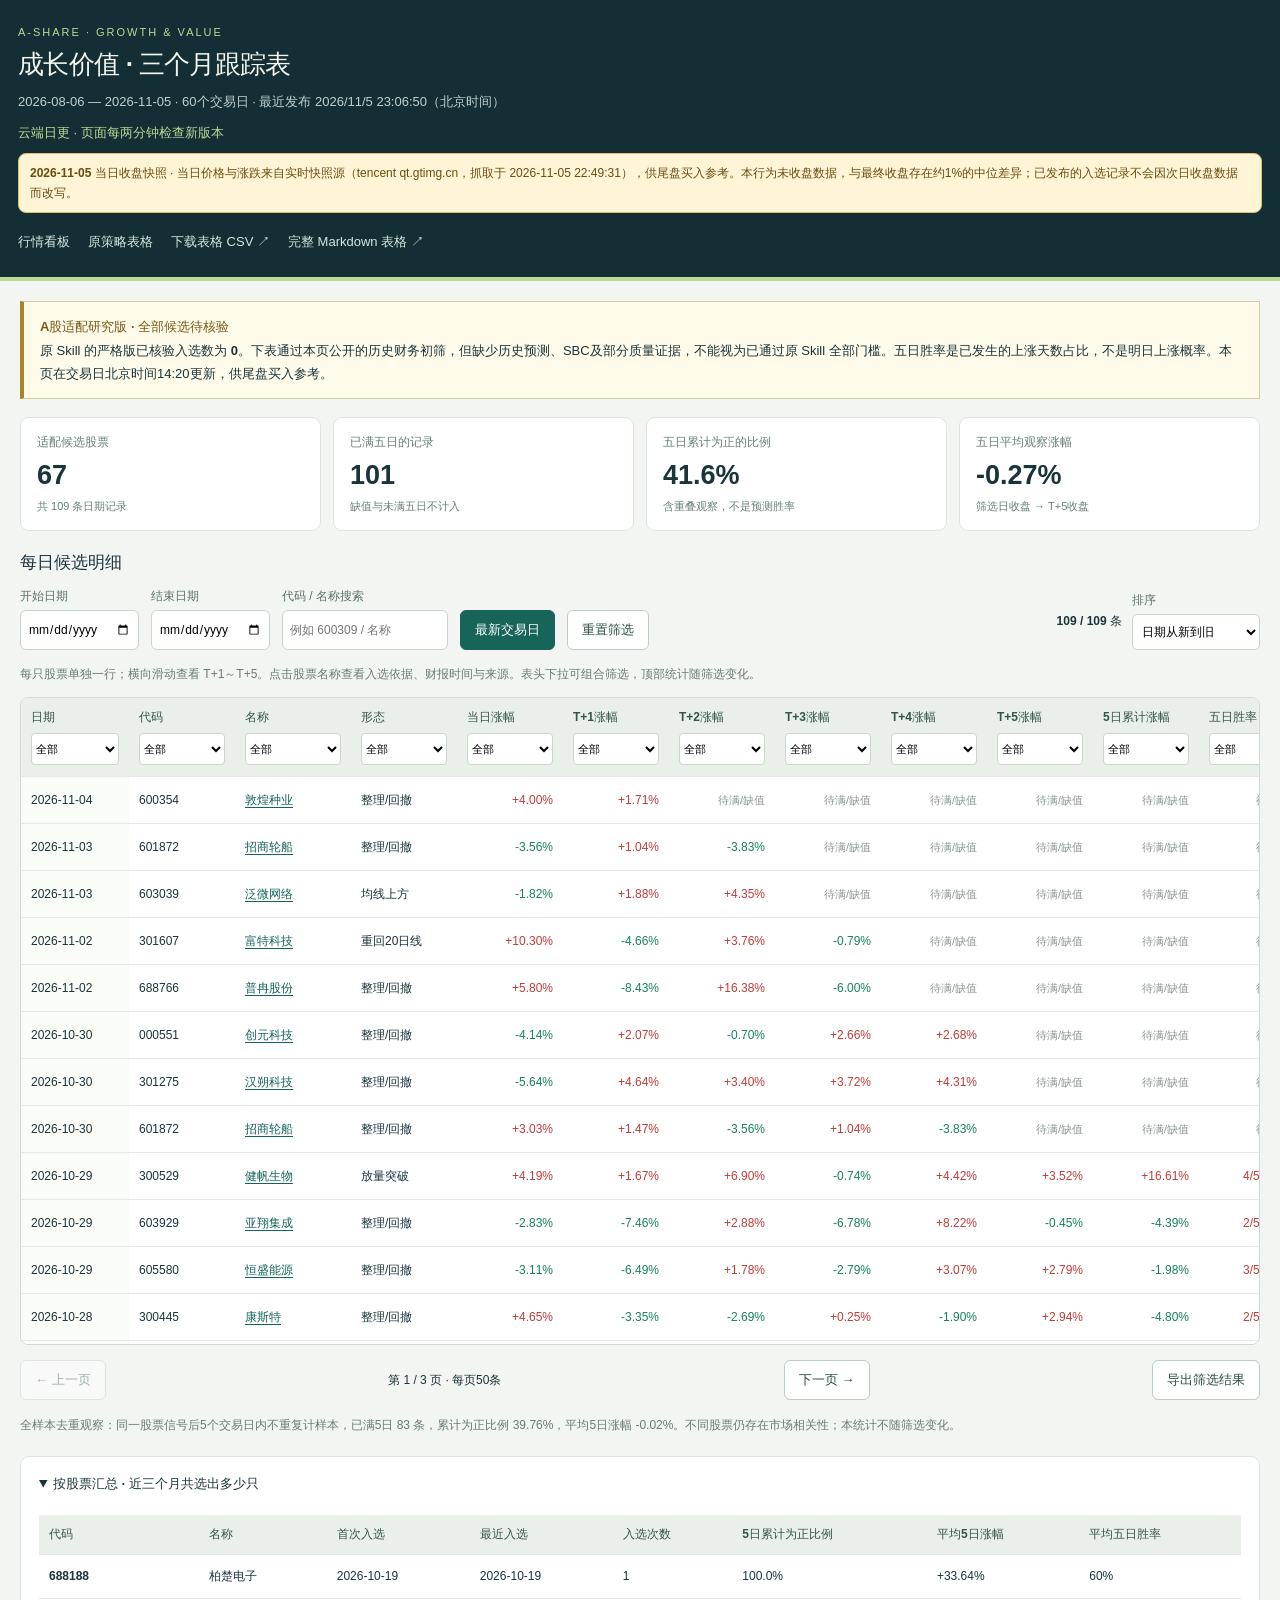
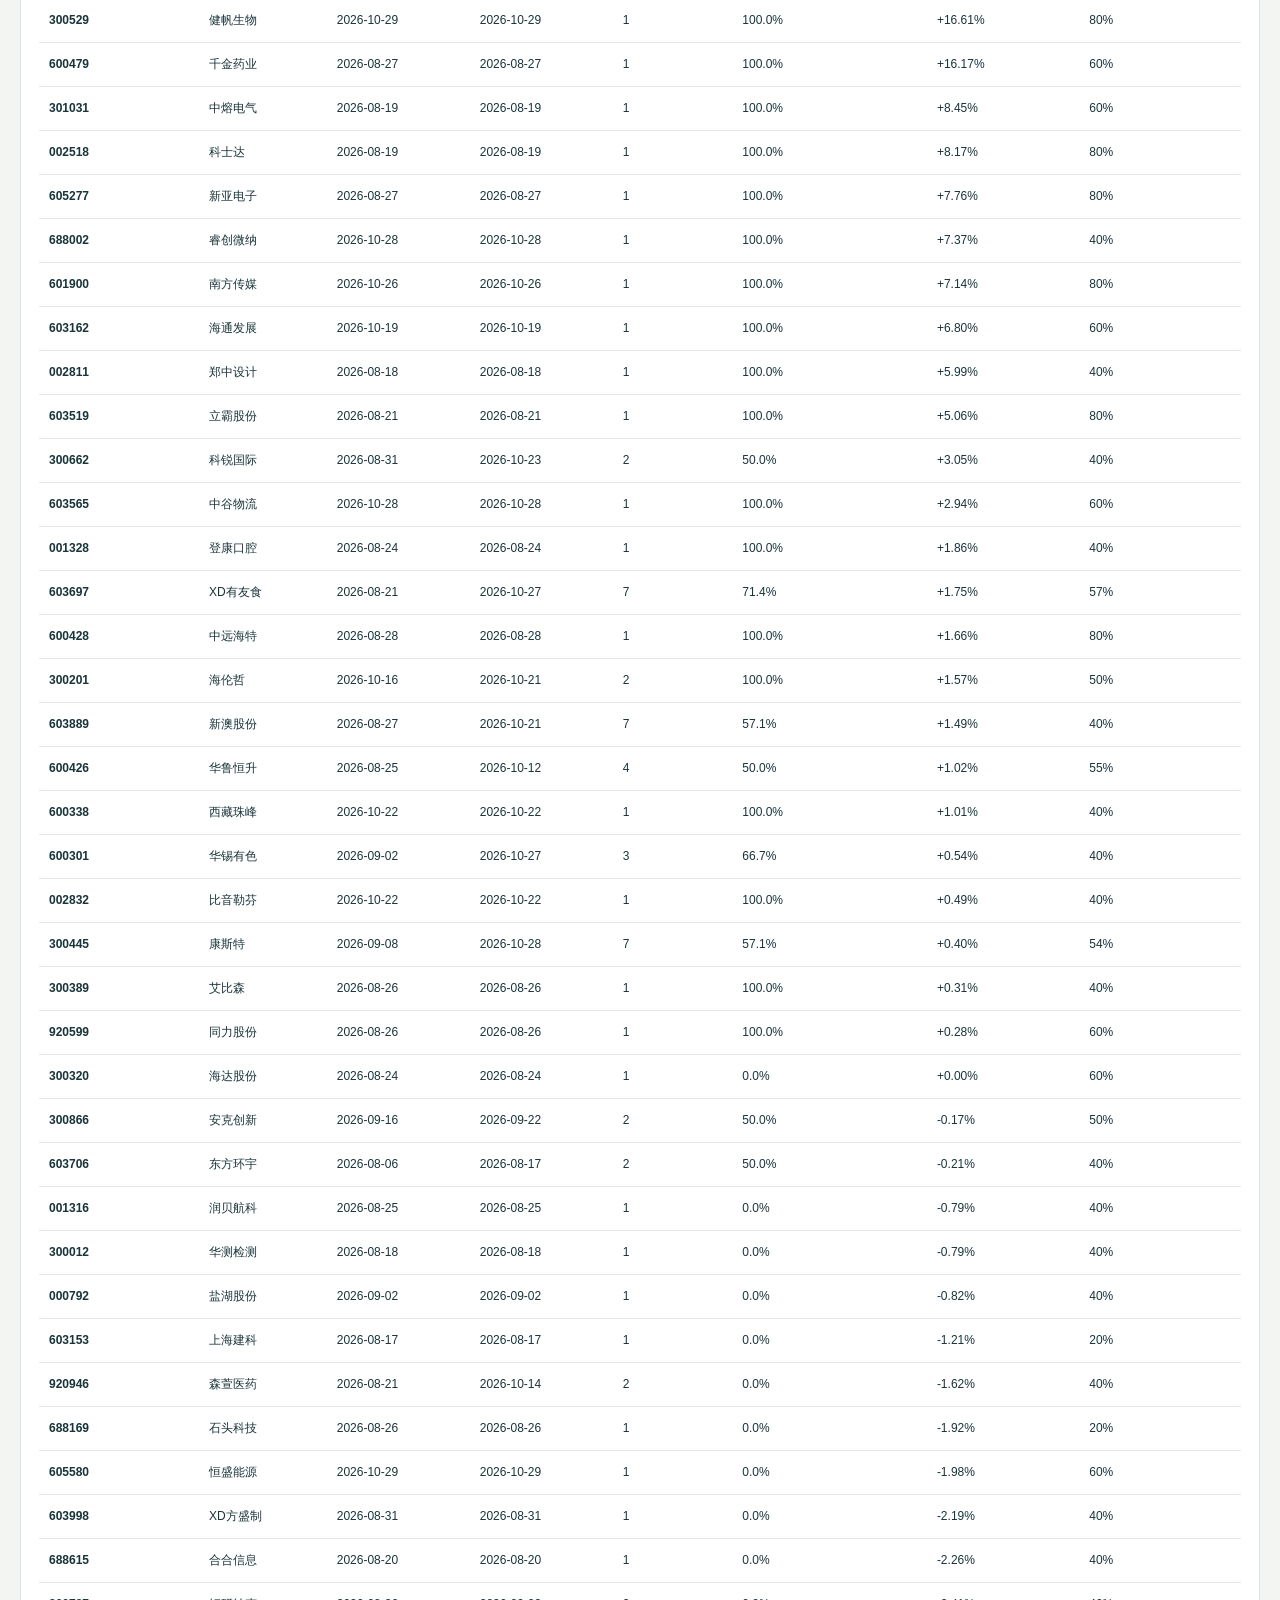
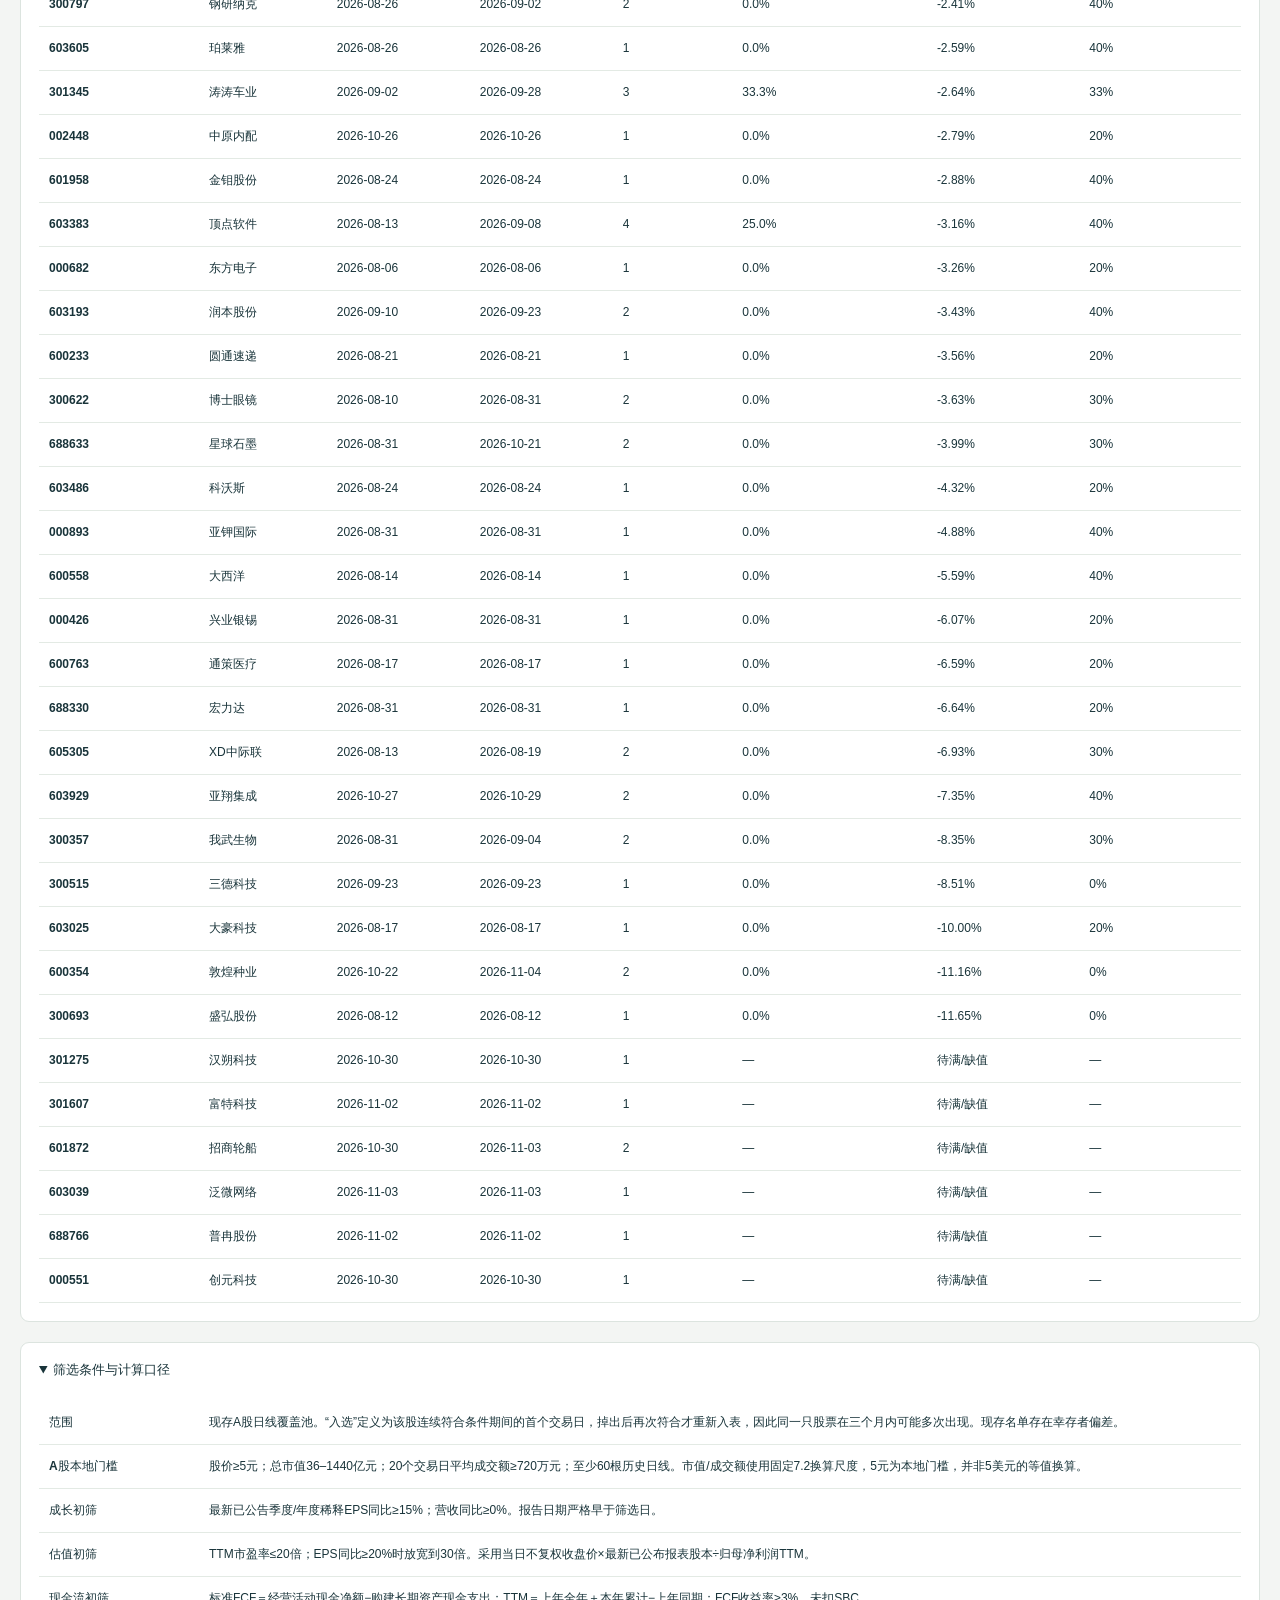
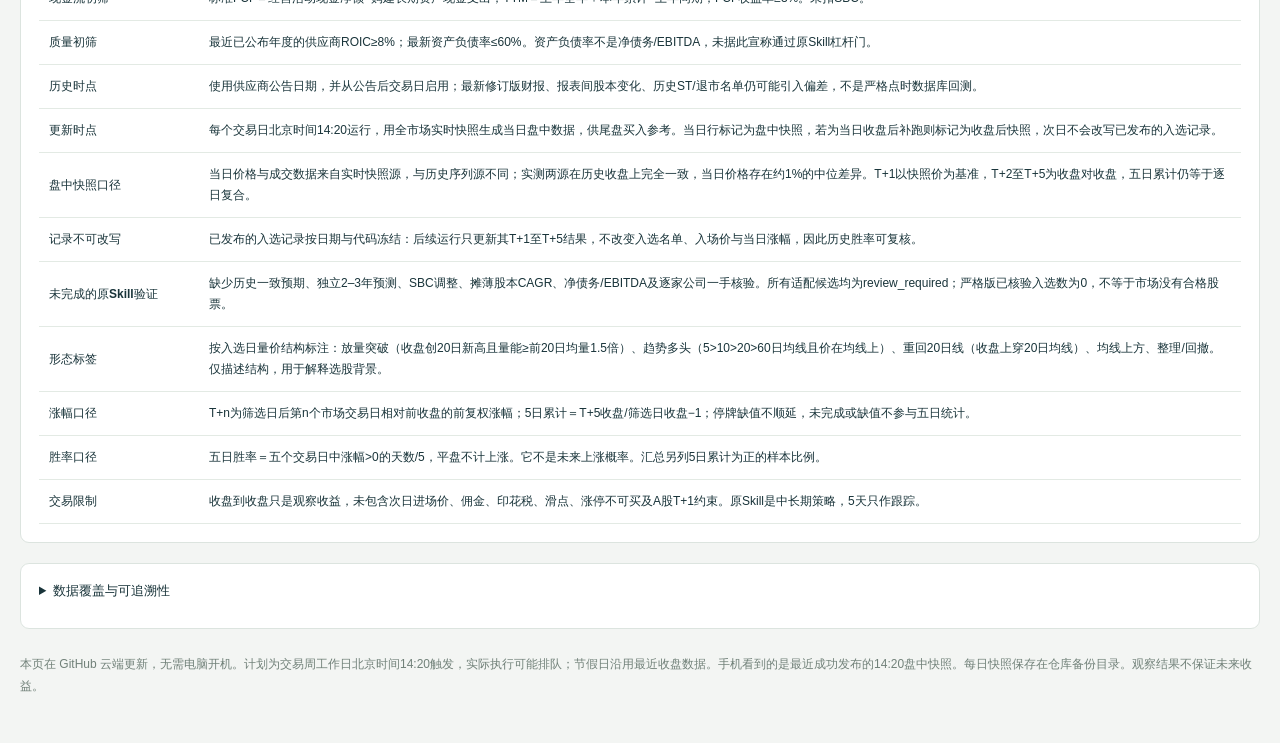
==== commit 2065fd1e: "daily update 2026-11-05" ====
--- a/docs/garp.html
+++ b/docs/garp.html
@@ -13,7 +13,7 @@
 <div class="toolbar"><label>开始日期<input type="date" id="start"></label><label>结束日期<input type="date" id="end"></label><label>代码 / 名称搜索<input type="search" id="search" placeholder="例如 600309 / 名称"></label><button id="latest" class="primary">最新交易日</button><button id="reset">重置筛选</button><div class="sortline"><span id="resultInfo" aria-live="polite"></span><label>排序 <select id="sort"><option value="date-desc">日期从新到旧</option><option value="date-asc">日期从旧到新</option><option value="cum-desc">五日累计从高到低</option><option value="cum-asc">五日累计从低到高</option><option value="win-desc">五日胜率从高到低</option></select></label></div></div>
 <p class="hint">每只股票单独一行；横向滑动查看 T+1～T+5。点击股票名称查看入选依据、财报时间与来源。表头下拉可组合筛选，顶部统计随筛选变化。</p>
 <div class="tablewrap" tabindex="0" aria-label="选股表格，可左右滚动"><table id="results"><thead><tr><th>日期</th><th>代码</th><th>名称</th><th>形态</th><th>当日涨幅</th><th>T+1涨幅</th><th>T+2涨幅</th><th>T+3涨幅</th><th>T+4涨幅</th><th>T+5涨幅</th><th>5日累计涨幅</th><th>五日胜率</th></tr></thead><tbody id="body"></tbody></table></div>
-<noscript><p>浏览器禁用脚本，以下显示全部数据；筛选与自动刷新需启用脚本。</p><div class="tablewrap"><table><thead><tr><th>日期</th><th>代码</th><th>名称</th><th>形态</th><th>当日涨幅</th><th>T+1涨幅</th><th>T+2涨幅</th><th>T+3涨幅</th><th>T+4涨幅</th><th>T+5涨幅</th><th>5日累计涨幅</th><th>五日胜率</th></tr></thead><tbody><tr><td>2026-11-03</td><td>603039</td><td>泛微网络</td><td>均线上方</td><td>-1.82%</td><td>+1.88%</td><td>待满/缺值</td><td>待满/缺值</td><td>待满/缺值</td><td>待满/缺值</td><td>待满/缺值</td><td>待满/缺值</td></tr><tr><td>2026-11-03</td><td>601872</td><td>招商轮船</td><td>整理/回撤</td><td>-3.56%</td><td>+1.04%</td><td>待满/缺值</td><td>待满/缺值</td><td>待满/缺值</td><td>待满/缺值</td><td>待满/缺值</td><td>待满/缺值</td></tr><tr><td>2026-11-02</td><td>688766</td><td>普冉股份</td><td>整理/回撤</td><td>+5.80%</td><td>-8.43%</td><td>+16.38%</td><td>待满/缺值</td><td>待满/缺值</td><td>待满/缺值</td><td>待满/缺值</td><td>待满/缺值</td></tr><tr><td>2026-11-02</td><td>301607</td><td>富特科技</td><td>重回20日线</td><td>+10.30%</td><td>-4.66%</td><td>+3.76%</td><td>待满/缺值</td><td>待满/缺值</td><td>待满/缺值</td><td>待满/缺值</td><td>待满/缺值</td></tr><tr><td>2026-10-30</td><td>601872</td><td>招商轮船</td><td>整理/回撤</td><td>+3.03%</td><td>+1.47%</td><td>-3.56%</td><td>+1.04%</td><td>待满/缺值</td><td>待满/缺值</td><td>待满/缺值</td><td>待满/缺值</td></tr><tr><td>2026-10-30</td><td>301275</td><td>汉朔科技</td><td>整理/回撤</td><td>-5.64%</td><td>+4.64%</td><td>+3.40%</td><td>+3.72%</td><td>待满/缺值</td><td>待满/缺值</td><td>待满/缺值</td><td>待满/缺值</td></tr><tr><td>2026-10-30</td><td>000551</td><td>创元科技</td><td>整理/回撤</td><td>-4.14%</td><td>+2.07%</td><td>-0.70%</td><td>+2.66%</td><td>待满/缺值</td><td>待满/缺值</td><td>待满/缺值</td><td>待满/缺值</td></tr><tr><td>2026-10-29</td><td>605580</td><td>恒盛能源</td><td>整理/回撤</td><td>-3.11%</td><td>-6.49%</td><td>+1.78%</td><td>-2.79%</td><td>+3.07%</td><td>待满/缺值</td><td>待满/缺值</td><td>待满/缺值</td></tr><tr><td>2026-10-29</td><td>603929</td><td>亚翔集成</td><td>整理/回撤</td><td>-2.83%</td><td>-7.46%</td><td>+2.88%</td><td>-6.78%</td><td>+8.22%</td><td>待满/缺值</td><td>待满/缺值</td><td>待满/缺值</td></tr><tr><td>2026-10-29</td><td>300529</td><td>健帆生物</td><td>放量突破</td><td>+4.19%</td><td>+1.67%</td><td>+6.90%</td><td>-0.74%</td><td>+4.42%</td><td>待满/缺值</td><td>待满/缺值</td><td>待满/缺值</td></tr><tr><td>2026-10-28</td><td>688002</td><td>睿创微纳</td><td>整理/回撤</td><td>+0.27%</td><td>-2.44%</td><td>-0.38%</td><td>+6.04%</td><td>-0.49%</td><td>+4.69%</td><td>+7.37%</td><td>40%</td></tr><tr><td>2026-10-28</td><td>603565</td><td>中谷物流</td><td>均线上方</td><td>+0.87%</td><td>-0.40%</td><td>+0.08%</td><td>+2.95%</td><td>-0.70%</td><td>+1.01%</td><td>+2.94%</td><td>60%</td></tr><tr><td>2026-10-28</td><td>300445</td><td>康斯特</td><td>整理/回撤</td><td>+4.65%</td><td>-3.35%</td><td>-2.69%</td><td>+0.25%</td><td>-1.90%</td><td>+2.94%</td><td>-4.80%</td><td>40%</td></tr><tr><td>2026-10-27</td><td>603929</td><td>亚翔集成</td><td>整理/回撤</td><td>-3.87%</td><td>+3.98%</td><td>-2.83%</td><td>-7.46%</td><td>+2.88%</td><td>-6.78%</td><td>-10.32%</td><td>40%</td></tr><tr><td>2026-10-27</td><td>603697</td><td>有友食品</td><td>整理/回撤</td><td>-1.57%</td><td>+0.21%</td><td>+0.32%</td><td>+3.61%</td><td>+2.25%</td><td>+1.20%</td><td>+7.78%</td><td>100%</td></tr><tr><td>2026-10-27</td><td>600301</td><td>华锡有色</td><td>整理/回撤</td><td>-1.76%</td><td>-1.43%</td><td>-2.15%</td><td>-3.61%</td><td>+2.79%</td><td>-0.42%</td><td>-4.85%</td><td>20%</td></tr><tr><td>2026-10-26</td><td>601900</td><td>南方传媒</td><td>均线上方</td><td>+10.02%</td><td>+0.84%</td><td>+2.29%</td><td>+0.34%</td><td>-0.61%</td><td>+4.15%</td><td>+7.14%</td><td>80%</td></tr><tr><td>2026-10-26</td><td>300445</td><td>康斯特</td><td>整理/回撤</td><td>-5.08%</td><td>-3.71%</td><td>+4.65%</td><td>-2.34%</td><td>-2.69%</td><td>+0.25%</td><td>-4.00%</td><td>40%</td></tr><tr><td>2026-10-26</td><td>002448</td><td>中原内配</td><td>整理/回撤</td><td>-0.57%</td><td>-0.77%</td><td>+5.14%</td><td>-5.90%</td><td>-0.98%</td><td>+0.00%</td><td>-2.79%</td><td>20%</td></tr><tr><td>2026-10-23</td><td>300662</td><td>科锐国际</td><td>整理/回撤</td><td>+4.37%</td><td>+4.82%</td><td>-3.89%</td><td>+2.68%</td><td>-0.92%</td><td>-3.62%</td><td>-1.22%</td><td>40%</td></tr><tr><td>2026-10-22</td><td>600354</td><td>敦煌种业</td><td>整理/回撤</td><td>-7.38%</td><td>-0.53%</td><td>-3.07%</td><td>-3.17%</td><td>-2.42%</td><td>-2.48%</td><td>-11.16%</td><td>0%</td></tr><tr><td>2026-10-22</td><td>600338</td><td>西藏珠峰</td><td>整理/回撤</td><td>-2.59%</td><td>+2.11%</td><td>-0.72%</td><td>-1.45%</td><td>+3.21%</td><td>-2.05%</td><td>+1.01%</td><td>40%</td></tr><tr><td>2026-10-22</td><td>300445</td><td>康斯特</td><td>整理/回撤</td><td>-2.42%</td><td>+3.35%</td><td>-5.08%</td><td>-3.71%</td><td>+4.65%</td><td>-2.34%</td><td>-3.46%</td><td>40%</td></tr><tr><td>2026-10-22</td><td>002832</td><td>比音勒芬</td><td>均线上方</td><td>+0.75%</td><td>-1.23%</td><td>+2.95%</td><td>-1.58%</td><td>+0.41%</td><td>+0.00%</td><td>+0.49%</td><td>40%</td></tr><tr><td>2026-10-21</td><td>688633</td><td>星球石墨</td><td>整理/回撤</td><td>-0.05%</td><td>-5.68%</td><td>+2.71%</td><td>-1.32%</td><td>-2.62%</td><td>+3.10%</td><td>-4.02%</td><td>40%</td></tr><tr><td>2026-10-21</td><td>603889</td><td>新澳股份</td><td>整理/回撤</td><td>-1.31%</td><td>-1.99%</td><td>+4.06%</td><td>+1.63%</td><td>-2.56%</td><td>+3.61%</td><td>+4.64%</td><td>60%</td></tr><tr><td>2026-10-21</td><td>603697</td><td>有友食品</td><td>整理/回撤</td><td>-1.69%</td><td>-1.08%</td><td>+1.96%</td><td>+1.71%</td><td>-1.57%</td><td>+0.21%</td><td>+1.18%</td><td>60%</td></tr><tr><td>2026-10-21</td><td>300201</td><td>海伦哲</td><td>整理/回撤</td><td>-2.43%</td><td>-4.97%</td><td>+8.35%</td><td>-6.78%</td><td>-0.60%</td><td>+5.31%</td><td>+0.48%</td><td>40%</td></tr><tr><td>2026-10-19</td><td>688188</td><td>柏楚电子</td><td>重回20日线</td><td>+5.28%</td><td>+27.26%</td><td>-1.85%</td><td>-1.10%</td><td>+6.17%</td><td>+1.89%</td><td>+33.64%</td><td>60%</td></tr><tr><td>2026-10-19</td><td>603697</td><td>有友食品</td><td>整理/回撤</td><td>-0.96%</td><td>+1.72%</td><td>-1.69%</td><td>-1.08%</td><td>+1.96%</td><td>+1.71%</td><td>+2.58%</td><td>60%</td></tr><tr><td>2026-10-19</td><td>603162</td><td>海通发展</td><td>整理/回撤</td><td>-2.11%</td><td>-0.20%</td><td>+6.32%</td><td>-2.88%</td><td>+0.29%</td><td>+3.34%</td><td>+6.80%</td><td>60%</td></tr><tr><td>2026-10-16</td><td>603889</td><td>新澳股份</td><td>整理/回撤</td><td>-3.36%</td><td>+1.82%</td><td>-0.65%</td><td>-1.31%</td><td>-1.99%</td><td>+4.06%</td><td>+1.82%</td><td>40%</td></tr><tr><td>2026-10-16</td><td>300445</td><td>康斯特</td><td>整理/回撤</td><td>+1.95%</td><td>+1.28%</td><td>+2.98%</td><td>-1.22%</td><td>-2.42%</td><td>+3.35%</td><td>+3.89%</td><td>60%</td></tr><tr><td>2026-10-16</td><td>300201</td><td>海伦哲</td><td>整理/回撤</td><td>-0.57%</td><td>+0.76%</td><td>+1.42%</td><td>-2.43%</td><td>-4.97%</td><td>+8.35%</td><td>+2.67%</td><td>60%</td></tr><tr><td>2026-10-15</td><td>603697</td><td>有友食品</td><td>整理/回撤</td><td>-1.48%</td><td>+1.07%</td><td>-0.96%</td><td>+1.29%</td><td>-1.69%</td><td>-1.08%</td><td>-1.39%</td><td>40%</td></tr><tr><td>2026-10-14</td><td>920946</td><td>森萱医药</td><td>均线上方</td><td>-4.89%</td><td>-5.15%</td><td>+0.39%</td><td>+0.49%</td><td>+2.84%</td><td>-0.29%</td><td>-1.87%</td><td>60%</td></tr><tr><td>2026-10-14</td><td>300445</td><td>康斯特</td><td>整理/回撤</td><td>-2.76%</td><td>-3.98%</td><td>+1.95%</td><td>+1.28%</td><td>+2.98%</td><td>-1.22%</td><td>+0.85%</td><td>60%</td></tr><tr><td>2026-10-12</td><td>600426</td><td>华鲁恒升</td><td>整理/回撤</td><td>-4.27%</td><td>-3.17%</td><td>-0.11%</td><td>-2.79%</td><td>+3.15%</td><td>+2.46%</td><td>-0.62%</td><td>40%</td></tr><tr><td>2026-09-28</td><td>301345</td><td>涛涛车业</td><td>整理/回撤</td><td>-3.58%</td><td>-0.84%</td><td>-0.46%</td><td>-5.70%</td><td>-2.30%</td><td>-0.07%</td><td>-9.13%</td><td>0%</td></tr><tr><td>2026-09-24</td><td>600426</td><td>华鲁恒升</td><td>整理/回撤</td><td>-3.29%</td><td>-2.89%</td><td>-1.83%</td><td>+2.02%</td><td>+2.03%</td><td>+1.53%</td><td>+0.76%</td><td>60%</td></tr><tr><td>2026-09-23</td><td>603193</td><td>润本生物技术股份</td><td>均线上方</td><td>-1.26%</td><td>-1.03%</td><td>+0.10%</td><td>-0.99%</td><td>+1.25%</td><td>-4.05%</td><td>-4.71%</td><td>40%</td></tr><tr><td>2026-09-23</td><td>300515</td><td>三德科技</td><td>放量突破</td><td>+6.70%</td><td>-3.60%</td><td>-3.26%</td><td>-0.49%</td><td>-0.74%</td><td>-0.68%</td><td>-8.51%</td><td>0%</td></tr><tr><td>2026-09-22</td><td>603889</td><td>新澳股份</td><td>整理/回撤</td><td>-0.98%</td><td>-0.17%</td><td>-0.33%</td><td>-1.33%</td><td>+0.34%</td><td>+1.34%</td><td>-0.17%</td><td>40%</td></tr><tr><td>2026-09-22</td><td>300866</td><td>安克创新</td><td>整理/回撤</td><td>-3.32%</td><td>-0.12%</td><td>-1.58%</td><td>-1.23%</td><td>+2.93%</td><td>+0.65%</td><td>+0.59%</td><td>40%</td></tr><tr><td>2026-09-17</td><td>603889</td><td>新澳股份</td><td>整理/回撤</td><td>-0.99%</td><td>+2.16%</td><td>-0.65%</td><td>-0.98%</td><td>-0.17%</td><td>-0.33%</td><td>+0.00%</td><td>20%</td></tr><tr><td>2026-09-17</td><td>301345</td><td>涛涛车业</td><td>整理/回撤</td><td>-2.43%</td><td>+3.21%</td><td>+1.34%</td><td>-1.20%</td><td>+0.26%</td><td>-2.13%</td><td>+1.39%</td><td>60%</td></tr><tr><td>2026-09-16</td><td>603889</td><td>新澳股份</td><td>均线上方</td><td>-0.16%</td><td>-0.33%</td><td>+2.16%</td><td>-0.65%</td><td>-0.98%</td><td>-0.17%</td><td>+0.00%</td><td>20%</td></tr><tr><td>2026-09-16</td><td>300866</td><td>安克创新</td><td>整理/回撤</td><td>-1.89%</td><td>-0.21%</td><td>+1.24%</td><td>+0.92%</td><td>-3.34%</td><td>+0.53%</td><td>-0.92%</td><td>60%</td></tr><tr><td>2026-09-15</td><td>603697</td><td>有友食品</td><td>整理/回撤</td><td>-1.80%</td><td>-0.22%</td><td>-2.59%</td><td>+0.22%</td><td>+1.10%</td><td>-0.11%</td><td>-1.61%</td><td>40%</td></tr><tr><td>2026-09-11</td><td>603889</td><td>新澳股份</td><td>均线上方</td><td>-0.65%</td><td>-1.32%</td><td>+1.67%</td><td>-0.16%</td><td>-0.99%</td><td>+2.16%</td><td>+1.32%</td><td>40%</td></tr><tr><td>2026-09-11</td><td>600426</td><td>华鲁恒升</td><td>整理/回撤</td><td>-4.43%</td><td>-2.01%</td><td>+0.67%</td><td>-0.66%</td><td>-1.59%</td><td>+0.26%</td><td>-3.32%</td><td>40%</td></tr><tr><td>2026-09-10</td><td>603193</td><td>润本股份</td><td>整理/回撤</td><td>-5.14%</td><td>-5.32%</td><td>+2.44%</td><td>-0.10%</td><td>+1.09%</td><td>-0.10%</td><td>-2.16%</td><td>40%</td></tr><tr><td>2026-09-10</td><td>300445</td><td>康斯特</td><td>整理/回撤</td><td>-1.74%</td><td>-0.97%</td><td>+2.82%</td><td>+2.74%</td><td>+1.47%</td><td>+0.16%</td><td>+6.33%</td><td>80%</td></tr><tr><td>2026-09-08</td><td>603383</td><td>顶点软件</td><td>整理/回撤</td><td>-1.04%</td><td>-1.82%</td><td>-0.57%</td><td>-4.49%</td><td>+0.49%</td><td>-0.67%</td><td>-6.94%</td><td>20%</td></tr><tr><td>2026-09-08</td><td>300445</td><td>康斯特</td><td>整理/回撤</td><td>-1.62%</td><td>+1.13%</td><td>-1.74%</td><td>-0.97%</td><td>+2.82%</td><td>+2.74%</td><td>+3.97%</td><td>60%</td></tr><tr><td>2026-09-04</td><td>600301</td><td>华锡有色</td><td>整理/回撤</td><td>-0.66%</td><td>-0.53%</td><td>+3.09%</td><td>+2.91%</td><td>-0.67%</td><td>-3.61%</td><td>+1.02%</td><td>40%</td></tr><tr><td>2026-09-04</td><td>300357</td><td>我武生物</td><td>整理/回撤</td><td>-2.62%</td><td>-1.32%</td><td>+1.25%</td><td>-8.80%</td><td>-2.90%</td><td>-2.32%</td><td>-13.57%</td><td>20%</td></tr><tr><td>2026-09-02</td><td>603383</td><td>顶点软件</td><td>整理/回撤</td><td>-1.80%</td><td>+0.18%</td><td>+2.88%</td><td>-1.37%</td><td>-1.04%</td><td>-1.82%</td><td>-1.23%</td><td>40%</td></tr><tr><td>2026-09-02</td><td>600301</td><td>华锡有色</td><td>整理/回撤</td><td>-4.26%</td><td>+0.60%</td><td>-0.66%</td><td>-0.53%</td><td>+3.09%</td><td>+2.91%</td><td>+5.44%</td><td>60%</td></tr><tr><td>2026-09-02</td><td>301345</td><td>涛涛车业</td><td>整理/回撤</td><td>-4.53%</td><td>+1.23%</td><td>+0.20%</td><td>-0.04%</td><td>-1.49%</td><td>-0.04%</td><td>-0.17%</td><td>40%</td></tr><tr><td>2026-09-02</td><td>300797</td><td>钢研纳克</td><td>整理/回撤</td><td>-2.19%</td><td>-1.04%</td><td>-0.75%</td><td>-0.30%</td><td>+0.08%</td><td>-1.29%</td><td>-3.28%</td><td>20%</td></tr><tr><td>2026-09-02</td><td>000792</td><td>盐湖股份</td><td>整理/回撤</td><td>-3.27%</td><td>+0.48%</td><td>-1.55%</td><td>-1.39%</td><td>+2.09%</td><td>-0.41%</td><td>-0.82%</td><td>40%</td></tr><tr><td>2026-08-31</td><td>688633</td><td>星球石墨</td><td>整理/回撤</td><td>-4.63%</td><td>-0.55%</td><td>-1.82%</td><td>-1.30%</td><td>+0.35%</td><td>-0.70%</td><td>-3.96%</td><td>20%</td></tr><tr><td>2026-08-31</td><td>688330</td><td>宏力达</td><td>放量突破</td><td>+12.49%</td><td>-2.75%</td><td>-1.83%</td><td>-2.35%</td><td>+0.44%</td><td>-0.30%</td><td>-6.64%</td><td>20%</td></tr><tr><td>2026-08-31</td><td>603998</td><td>XD方盛制</td><td>趋势多头</td><td>+4.47%</td><td>+0.64%</td><td>-0.82%</td><td>-1.65%</td><td>-1.49%</td><td>+1.13%</td><td>-2.19%</td><td>40%</td></tr><tr><td>2026-08-31</td><td>603697</td><td>XD有友食</td><td>整理/回撤</td><td>-1.72%</td><td>-0.74%</td><td>-0.11%</td><td>+0.43%</td><td>+3.21%</td><td>+0.62%</td><td>+3.40%</td><td>60%</td></tr><tr><td>2026-08-31</td><td>300662</td><td>科锐国际</td><td>重回20日线</td><td>+2.08%</td><td>-0.53%</td><td>+4.78%</td><td>-2.33%</td><td>+6.90%</td><td>-1.38%</td><td>+7.32%</td><td>40%</td></tr><tr><td>2026-08-31</td><td>300622</td><td>博士眼镜</td><td>重回20日线</td><td>+6.07%</td><td>+1.27%</td><td>+0.00%</td><td>-2.64%</td><td>+1.16%</td><td>-0.77%</td><td>-1.02%</td><td>40%</td></tr><tr><td>2026-08-31</td><td>300357</td><td>我武生物</td><td>整理/回撤</td><td>-2.36%</td><td>+1.74%</td><td>+0.18%</td><td>-1.10%</td><td>-2.62%</td><td>-1.32%</td><td>-3.13%</td><td>40%</td></tr><tr><td>2026-08-31</td><td>000893</td><td>亚钾国际</td><td>均线上方</td><td>-1.80%</td><td>+1.34%</td><td>-1.09%</td><td>-1.64%</td><td>+2.48%</td><td>-5.85%</td><td>-4.88%</td><td>40%</td></tr><tr><td>2026-08-31</td><td>000426</td><td>兴业银锡</td><td>均线上方</td><td>-4.16%</td><td>-1.43%</td><td>-3.21%</td><td>+3.29%</td><td>-2.11%</td><td>-2.63%</td><td>-6.07%</td><td>20%</td></tr><tr><td>2026-08-28</td><td>600428</td><td>中远海特</td><td>整理/回撤</td><td>+4.46%</td><td>+0.17%</td><td>+1.57%</td><td>-4.28%</td><td>+4.30%</td><td>+0.09%</td><td>+1.66%</td><td>80%</td></tr><tr><td>2026-08-27</td><td>605277</td><td>新亚电子</td><td>放量突破</td><td>+1.86%</td><td>-1.59%</td><td>+0.90%</td><td>+1.01%</td><td>+2.64%</td><td>+4.69%</td><td>+7.76%</td><td>80%</td></tr><tr><td>2026-08-27</td><td>603889</td><td>新澳股份</td><td>趋势多头</td><td>+0.33%</td><td>+0.83%</td><td>-1.64%</td><td>+2.17%</td><td>+1.80%</td><td>-0.32%</td><td>+2.82%</td><td>60%</td></tr><tr><td>2026-08-27</td><td>600479</td><td>千金药业</td><td>放量突破</td><td>+9.98%</td><td>+8.50%</td><td>-8.97%</td><td>+10.19%</td><td>-3.11%</td><td>+10.17%</td><td>+16.17%</td><td>60%</td></tr><tr><td>2026-08-26</td><td>920599</td><td>同力股份</td><td>放量突破</td><td>+3.59%</td><td>-0.55%</td><td>-1.16%</td><td>+0.50%</td><td>+1.23%</td><td>+0.28%</td><td>+0.28%</td><td>60%</td></tr><tr><td>2026-08-26</td><td>688169</td><td>石头科技</td><td>趋势多头</td><td>-2.54%</td><td>-0.74%</td><td>-1.53%</td><td>-0.87%</td><td>+4.79%</td><td>-3.39%</td><td>-1.92%</td><td>20%</td></tr><tr><td>2026-08-26</td><td>603605</td><td>珀莱雅</td><td>均线上方</td><td>+3.37%</td><td>-3.32%</td><td>-1.62%</td><td>-1.70%</td><td>+3.87%</td><td>+0.29%</td><td>-2.59%</td><td>40%</td></tr><tr><td>2026-08-26</td><td>300797</td><td>钢研纳克</td><td>均线上方</td><td>-1.09%</td><td>+1.69%</td><td>+0.07%</td><td>+0.29%</td><td>-1.37%</td><td>-2.19%</td><td>-1.54%</td><td>60%</td></tr><tr><td>2026-08-26</td><td>300389</td><td>艾比森</td><td>均线上方</td><td>+1.75%</td><td>+0.78%</td><td>-1.01%</td><td>+1.41%</td><td>-0.08%</td><td>-0.77%</td><td>+0.31%</td><td>40%</td></tr><tr><td>2026-08-25</td><td>600426</td><td>华鲁恒升</td><td>整理/回撤</td><td>-0.55%</td><td>+0.90%</td><td>+2.09%</td><td>+4.82%</td><td>-1.67%</td><td>+1.04%</td><td>+7.26%</td><td>80%</td></tr><tr><td>2026-08-25</td><td>001316</td><td>润贝航科</td><td>均线上方</td><td>-0.23%</td><td>-1.50%</td><td>-2.39%</td><td>+3.11%</td><td>+2.45%</td><td>-2.32%</td><td>-0.79%</td><td>40%</td></tr><tr><td>2026-08-24</td><td>603486</td><td>科沃斯</td><td>整理/回撤</td><td>-9.98%</td><td>+2.11%</td><td>-4.32%</td><td>-1.39%</td><td>-0.02%</td><td>-0.66%</td><td>-4.32%</td><td>20%</td></tr><tr><td>2026-08-24</td><td>601958</td><td>金钼股份</td><td>重回20日线</td><td>+6.15%</td><td>-5.24%</td><td>+4.44%</td><td>+1.48%</td><td>-1.03%</td><td>-2.29%</td><td>-2.88%</td><td>40%</td></tr><tr><td>2026-08-24</td><td>300320</td><td>海达股份</td><td>均线上方</td><td>-0.71%</td><td>+0.24%</td><td>-0.24%</td><td>-0.24%</td><td>+0.12%</td><td>+0.12%</td><td>+0.00%</td><td>60%</td></tr><tr><td>2026-08-24</td><td>001328</td><td>登康口腔</td><td>整理/回撤</td><td>-1.55%</td><td>+3.04%</td><td>+0.00%</td><td>-1.21%</td><td>-0.07%</td><td>+0.14%</td><td>+1.86%</td><td>40%</td></tr><tr><td>2026-08-21</td><td>920946</td><td>森萱医药</td><td>均线上方</td><td>-9.02%</td><td>-4.81%</td><td>+4.12%</td><td>+0.00%</td><td>-0.30%</td><td>-0.20%</td><td>-1.37%</td><td>20%</td></tr><tr><td>2026-08-21</td><td>603697</td><td>XD有友食</td><td>整理/回撤</td><td>-2.18%</td><td>-3.78%</td><td>+4.04%</td><td>-0.97%</td><td>+0.00%</td><td>+1.20%</td><td>+0.32%</td><td>40%</td></tr><tr><td>2026-08-21</td><td>603519</td><td>立霸股份</td><td>趋势多头</td><td>-0.73%</td><td>+2.50%</td><td>+2.85%</td><td>-5.43%</td><td>+4.34%</td><td>+1.00%</td><td>+5.06%</td><td>80%</td></tr><tr><td>2026-08-21</td><td>600233</td><td>圆通速递</td><td>整理/回撤</td><td>-0.46%</td><td>-1.38%</td><td>-2.27%</td><td>+0.24%</td><td>+0.00%</td><td>-0.18%</td><td>-3.56%</td><td>20%</td></tr><tr><td>2026-08-20</td><td>688615</td><td>合合信息</td><td>整理/回撤</td><td>-13.15%</td><td>-2.94%</td><td>-4.48%</td><td>+3.39%</td><td>-0.74%</td><td>+2.74%</td><td>-2.26%</td><td>40%</td></tr><tr><td>2026-08-19</td><td>605305</td><td>XD中际联</td><td>整理/回撤</td><td>-4.19%</td><td>-1.24%</td><td>+0.30%</td><td>-2.55%</td><td>+3.54%</td><td>-9.80%</td><td>-9.85%</td><td>40%</td></tr><tr><td>2026-08-19</td><td>603383</td><td>顶点软件</td><td>整理/回撤</td><td>-2.34%</td><td>-3.73%</td><td>+1.64%</td><td>-1.99%</td><td>+2.07%</td><td>+2.55%</td><td>+0.38%</td><td>60%</td></tr><tr><td>2026-08-19</td><td>301031</td><td>中熔电气</td><td>均线上方</td><td>-5.64%</td><td>+1.35%</td><td>+3.42%</td><td>-1.61%</td><td>-1.70%</td><td>+6.98%</td><td>+8.45%</td><td>60%</td></tr><tr><td>2026-08-19</td><td>002518</td><td>科士达</td><td>整理/回撤</td><td>-7.00%</td><td>-0.15%</td><td>+1.92%</td><td>+3.21%</td><td>+2.21%</td><td>+0.77%</td><td>+8.17%</td><td>80%</td></tr><tr><td>2026-08-18</td><td>300012</td><td>华测检测</td><td>趋势多头</td><td>+0.00%</td><td>-1.51%</td><td>+1.47%</td><td>-0.85%</td><td>+0.20%</td><td>-0.07%</td><td>-0.79%</td><td>40%</td></tr><tr><td>2026-08-18</td><td>002811</td><td>郑中设计</td><td>放量突破</td><td>+5.09%</td><td>-2.30%</td><td>+10.16%</td><td>+1.68%</td><td>-2.40%</td><td>-0.77%</td><td>+5.99%</td><td>40%</td></tr><tr><td>2026-08-17</td><td>603706</td><td>东方环宇</td><td>均线上方</td><td>+1.84%</td><td>+1.66%</td><td>-1.42%</td><td>+1.65%</td><td>-0.96%</td><td>-0.36%</td><td>+0.52%</td><td>40%</td></tr><tr><td>2026-08-17</td><td>603153</td><td>上海建科</td><td>均线上方</td><td>+0.38%</td><td>-0.76%</td><td>-1.68%</td><td>+2.02%</td><td>-0.23%</td><td>-0.53%</td><td>-1.21%</td><td>20%</td></tr><tr><td>2026-08-17</td><td>603025</td><td>大豪科技</td><td>均线上方</td><td>-1.19%</td><td>-3.33%</td><td>-4.83%</td><td>+0.72%</td><td>-0.65%</td><td>-2.24%</td><td>-10.00%</td><td>20%</td></tr><tr><td>2026-08-17</td><td>600763</td><td>通策医疗</td><td>均线上方</td><td>-1.20%</td><td>-2.83%</td><td>-2.08%</td><td>+3.66%</td><td>-3.20%</td><td>-2.15%</td><td>-6.59%</td><td>20%</td></tr><tr><td>2026-08-14</td><td>600558</td><td>大西洋</td><td>放量突破</td><td>+4.37%</td><td>-0.20%</td><td>-3.60%</td><td>-3.32%</td><td>+0.21%</td><td>+1.28%</td><td>-5.59%</td><td>40%</td></tr><tr><td>2026-08-13</td><td>605305</td><td>XD中际联</td><td>整理/回撤</td><td>-2.25%</td><td>-1.49%</td><td>+2.04%</td><td>-0.10%</td><td>-4.19%</td><td>-0.22%</td><td>-4.00%</td><td>20%</td></tr><tr><td>2026-08-13</td><td>603383</td><td>顶点软件</td><td>均线上方</td><td>-1.07%</td><td>-0.34%</td><td>+0.81%</td><td>+0.74%</td><td>-2.34%</td><td>-3.73%</td><td>-4.84%</td><td>40%</td></tr><tr><td>2026-08-12</td><td>300693</td><td>盛弘股份</td><td>放量突破</td><td>+6.66%</td><td>-2.46%</td><td>-1.36%</td><td>-0.42%</td><td>-1.07%</td><td>-6.79%</td><td>-11.65%</td><td>0%</td></tr><tr><td>2026-08-10</td><td>300622</td><td>博士眼镜</td><td>均线上方</td><td>+1.22%</td><td>-2.08%</td><td>-0.39%</td><td>-3.29%</td><td>-2.00%</td><td>+1.43%</td><td>-6.24%</td><td>20%</td></tr><tr><td>2026-08-06</td><td>603706</td><td>东方环宇</td><td>均线上方</td><td>+0.95%</td><td>+0.52%</td><td>+0.99%</td><td>-0.26%</td><td>-0.88%</td><td>-1.31%</td><td>-0.94%</td><td>40%</td></tr><tr><td>2026-08-06</td><td>000682</td><td>东方电子</td><td>均线上方</td><td>-2.00%</td><td>-0.98%</td><td>+0.16%</td><td>-1.23%</td><td>-0.92%</td><td>-0.34%</td><td>-3.26%</td><td>20%</td></tr><tr><td>2026-08-05</td><td>000603</td><td>盛达资源</td><td>均线上方</td><td>+10.00%</td><td>+7.38%</td><td>+10.00%</td><td>+7.81%</td><td>-6.92%</td><td>-0.41%</td><td>+18.04%</td><td>60%</td></tr></tbody></table></div></noscript>
+<noscript><p>浏览器禁用脚本，以下显示全部数据；筛选与自动刷新需启用脚本。</p><div class="tablewrap"><table><thead><tr><th>日期</th><th>代码</th><th>名称</th><th>形态</th><th>当日涨幅</th><th>T+1涨幅</th><th>T+2涨幅</th><th>T+3涨幅</th><th>T+4涨幅</th><th>T+5涨幅</th><th>5日累计涨幅</th><th>五日胜率</th></tr></thead><tbody><tr><td>2026-11-04</td><td>600354</td><td>敦煌种业</td><td>整理/回撤</td><td>+4.00%</td><td>+1.71%</td><td>待满/缺值</td><td>待满/缺值</td><td>待满/缺值</td><td>待满/缺值</td><td>待满/缺值</td><td>待满/缺值</td></tr><tr><td>2026-11-03</td><td>603039</td><td>泛微网络</td><td>均线上方</td><td>-1.82%</td><td>+1.88%</td><td>+4.35%</td><td>待满/缺值</td><td>待满/缺值</td><td>待满/缺值</td><td>待满/缺值</td><td>待满/缺值</td></tr><tr><td>2026-11-03</td><td>601872</td><td>招商轮船</td><td>整理/回撤</td><td>-3.56%</td><td>+1.04%</td><td>-3.83%</td><td>待满/缺值</td><td>待满/缺值</td><td>待满/缺值</td><td>待满/缺值</td><td>待满/缺值</td></tr><tr><td>2026-11-02</td><td>688766</td><td>普冉股份</td><td>整理/回撤</td><td>+5.80%</td><td>-8.43%</td><td>+16.38%</td><td>-6.00%</td><td>待满/缺值</td><td>待满/缺值</td><td>待满/缺值</td><td>待满/缺值</td></tr><tr><td>2026-11-02</td><td>301607</td><td>富特科技</td><td>重回20日线</td><td>+10.30%</td><td>-4.66%</td><td>+3.76%</td><td>-0.79%</td><td>待满/缺值</td><td>待满/缺值</td><td>待满/缺值</td><td>待满/缺值</td></tr><tr><td>2026-10-30</td><td>601872</td><td>招商轮船</td><td>整理/回撤</td><td>+3.03%</td><td>+1.47%</td><td>-3.56%</td><td>+1.04%</td><td>-3.83%</td><td>待满/缺值</td><td>待满/缺值</td><td>待满/缺值</td></tr><tr><td>2026-10-30</td><td>301275</td><td>汉朔科技</td><td>整理/回撤</td><td>-5.64%</td><td>+4.64%</td><td>+3.40%</td><td>+3.72%</td><td>+4.31%</td><td>待满/缺值</td><td>待满/缺值</td><td>待满/缺值</td></tr><tr><td>2026-10-30</td><td>000551</td><td>创元科技</td><td>整理/回撤</td><td>-4.14%</td><td>+2.07%</td><td>-0.70%</td><td>+2.66%</td><td>+2.68%</td><td>待满/缺值</td><td>待满/缺值</td><td>待满/缺值</td></tr><tr><td>2026-10-29</td><td>605580</td><td>恒盛能源</td><td>整理/回撤</td><td>-3.11%</td><td>-6.49%</td><td>+1.78%</td><td>-2.79%</td><td>+3.07%</td><td>+2.79%</td><td>-1.98%</td><td>60%</td></tr><tr><td>2026-10-29</td><td>603929</td><td>亚翔集成</td><td>整理/回撤</td><td>-2.83%</td><td>-7.46%</td><td>+2.88%</td><td>-6.78%</td><td>+8.22%</td><td>-0.45%</td><td>-4.39%</td><td>40%</td></tr><tr><td>2026-10-29</td><td>300529</td><td>健帆生物</td><td>放量突破</td><td>+4.19%</td><td>+1.67%</td><td>+6.90%</td><td>-0.74%</td><td>+4.42%</td><td>+3.52%</td><td>+16.61%</td><td>80%</td></tr><tr><td>2026-10-28</td><td>688002</td><td>睿创微纳</td><td>整理/回撤</td><td>+0.27%</td><td>-2.44%</td><td>-0.38%</td><td>+6.04%</td><td>-0.49%</td><td>+4.69%</td><td>+7.37%</td><td>40%</td></tr><tr><td>2026-10-28</td><td>603565</td><td>中谷物流</td><td>均线上方</td><td>+0.87%</td><td>-0.40%</td><td>+0.08%</td><td>+2.95%</td><td>-0.70%</td><td>+1.01%</td><td>+2.94%</td><td>60%</td></tr><tr><td>2026-10-28</td><td>300445</td><td>康斯特</td><td>整理/回撤</td><td>+4.65%</td><td>-3.35%</td><td>-2.69%</td><td>+0.25%</td><td>-1.90%</td><td>+2.94%</td><td>-4.80%</td><td>40%</td></tr><tr><td>2026-10-27</td><td>603929</td><td>亚翔集成</td><td>整理/回撤</td><td>-3.87%</td><td>+3.98%</td><td>-2.83%</td><td>-7.46%</td><td>+2.88%</td><td>-6.78%</td><td>-10.32%</td><td>40%</td></tr><tr><td>2026-10-27</td><td>603697</td><td>有友食品</td><td>整理/回撤</td><td>-1.57%</td><td>+0.21%</td><td>+0.32%</td><td>+3.61%</td><td>+2.25%</td><td>+1.20%</td><td>+7.78%</td><td>100%</td></tr><tr><td>2026-10-27</td><td>600301</td><td>华锡有色</td><td>整理/回撤</td><td>-1.76%</td><td>-1.43%</td><td>-2.15%</td><td>-3.61%</td><td>+2.79%</td><td>-0.42%</td><td>-4.85%</td><td>20%</td></tr><tr><td>2026-10-26</td><td>601900</td><td>南方传媒</td><td>均线上方</td><td>+10.02%</td><td>+0.84%</td><td>+2.29%</td><td>+0.34%</td><td>-0.61%</td><td>+4.15%</td><td>+7.14%</td><td>80%</td></tr><tr><td>2026-10-26</td><td>300445</td><td>康斯特</td><td>整理/回撤</td><td>-5.08%</td><td>-3.71%</td><td>+4.65%</td><td>-2.34%</td><td>-2.69%</td><td>+0.25%</td><td>-4.00%</td><td>40%</td></tr><tr><td>2026-10-26</td><td>002448</td><td>中原内配</td><td>整理/回撤</td><td>-0.57%</td><td>-0.77%</td><td>+5.14%</td><td>-5.90%</td><td>-0.98%</td><td>+0.00%</td><td>-2.79%</td><td>20%</td></tr><tr><td>2026-10-23</td><td>300662</td><td>科锐国际</td><td>整理/回撤</td><td>+4.37%</td><td>+4.82%</td><td>-3.89%</td><td>+2.68%</td><td>-0.92%</td><td>-3.62%</td><td>-1.22%</td><td>40%</td></tr><tr><td>2026-10-22</td><td>600354</td><td>敦煌种业</td><td>整理/回撤</td><td>-7.38%</td><td>-0.53%</td><td>-3.07%</td><td>-3.17%</td><td>-2.42%</td><td>-2.48%</td><td>-11.16%</td><td>0%</td></tr><tr><td>2026-10-22</td><td>600338</td><td>西藏珠峰</td><td>整理/回撤</td><td>-2.59%</td><td>+2.11%</td><td>-0.72%</td><td>-1.45%</td><td>+3.21%</td><td>-2.05%</td><td>+1.01%</td><td>40%</td></tr><tr><td>2026-10-22</td><td>300445</td><td>康斯特</td><td>整理/回撤</td><td>-2.42%</td><td>+3.35%</td><td>-5.08%</td><td>-3.71%</td><td>+4.65%</td><td>-2.34%</td><td>-3.46%</td><td>40%</td></tr><tr><td>2026-10-22</td><td>002832</td><td>比音勒芬</td><td>均线上方</td><td>+0.75%</td><td>-1.23%</td><td>+2.95%</td><td>-1.58%</td><td>+0.41%</td><td>+0.00%</td><td>+0.49%</td><td>40%</td></tr><tr><td>2026-10-21</td><td>688633</td><td>星球石墨</td><td>整理/回撤</td><td>-0.05%</td><td>-5.68%</td><td>+2.71%</td><td>-1.32%</td><td>-2.62%</td><td>+3.10%</td><td>-4.02%</td><td>40%</td></tr><tr><td>2026-10-21</td><td>603889</td><td>新澳股份</td><td>整理/回撤</td><td>-1.31%</td><td>-1.99%</td><td>+4.06%</td><td>+1.63%</td><td>-2.56%</td><td>+3.61%</td><td>+4.64%</td><td>60%</td></tr><tr><td>2026-10-21</td><td>603697</td><td>有友食品</td><td>整理/回撤</td><td>-1.69%</td><td>-1.08%</td><td>+1.96%</td><td>+1.71%</td><td>-1.57%</td><td>+0.21%</td><td>+1.18%</td><td>60%</td></tr><tr><td>2026-10-21</td><td>300201</td><td>海伦哲</td><td>整理/回撤</td><td>-2.43%</td><td>-4.97%</td><td>+8.35%</td><td>-6.78%</td><td>-0.60%</td><td>+5.31%</td><td>+0.48%</td><td>40%</td></tr><tr><td>2026-10-19</td><td>688188</td><td>柏楚电子</td><td>重回20日线</td><td>+5.28%</td><td>+27.26%</td><td>-1.85%</td><td>-1.10%</td><td>+6.17%</td><td>+1.89%</td><td>+33.64%</td><td>60%</td></tr><tr><td>2026-10-19</td><td>603697</td><td>有友食品</td><td>整理/回撤</td><td>-0.96%</td><td>+1.72%</td><td>-1.69%</td><td>-1.08%</td><td>+1.96%</td><td>+1.71%</td><td>+2.58%</td><td>60%</td></tr><tr><td>2026-10-19</td><td>603162</td><td>海通发展</td><td>整理/回撤</td><td>-2.11%</td><td>-0.20%</td><td>+6.32%</td><td>-2.88%</td><td>+0.29%</td><td>+3.34%</td><td>+6.80%</td><td>60%</td></tr><tr><td>2026-10-16</td><td>603889</td><td>新澳股份</td><td>整理/回撤</td><td>-3.36%</td><td>+1.82%</td><td>-0.65%</td><td>-1.31%</td><td>-1.99%</td><td>+4.06%</td><td>+1.82%</td><td>40%</td></tr><tr><td>2026-10-16</td><td>300445</td><td>康斯特</td><td>整理/回撤</td><td>+1.95%</td><td>+1.28%</td><td>+2.98%</td><td>-1.22%</td><td>-2.42%</td><td>+3.35%</td><td>+3.89%</td><td>60%</td></tr><tr><td>2026-10-16</td><td>300201</td><td>海伦哲</td><td>整理/回撤</td><td>-0.57%</td><td>+0.76%</td><td>+1.42%</td><td>-2.43%</td><td>-4.97%</td><td>+8.35%</td><td>+2.67%</td><td>60%</td></tr><tr><td>2026-10-15</td><td>603697</td><td>有友食品</td><td>整理/回撤</td><td>-1.48%</td><td>+1.07%</td><td>-0.96%</td><td>+1.29%</td><td>-1.69%</td><td>-1.08%</td><td>-1.39%</td><td>40%</td></tr><tr><td>2026-10-14</td><td>920946</td><td>森萱医药</td><td>均线上方</td><td>-4.89%</td><td>-5.15%</td><td>+0.39%</td><td>+0.49%</td><td>+2.84%</td><td>-0.29%</td><td>-1.87%</td><td>60%</td></tr><tr><td>2026-10-14</td><td>300445</td><td>康斯特</td><td>整理/回撤</td><td>-2.76%</td><td>-3.98%</td><td>+1.95%</td><td>+1.28%</td><td>+2.98%</td><td>-1.22%</td><td>+0.85%</td><td>60%</td></tr><tr><td>2026-10-12</td><td>600426</td><td>华鲁恒升</td><td>整理/回撤</td><td>-4.27%</td><td>-3.17%</td><td>-0.11%</td><td>-2.79%</td><td>+3.15%</td><td>+2.46%</td><td>-0.62%</td><td>40%</td></tr><tr><td>2026-09-28</td><td>301345</td><td>涛涛车业</td><td>整理/回撤</td><td>-3.58%</td><td>-0.84%</td><td>-0.46%</td><td>-5.70%</td><td>-2.30%</td><td>-0.07%</td><td>-9.13%</td><td>0%</td></tr><tr><td>2026-09-24</td><td>600426</td><td>华鲁恒升</td><td>整理/回撤</td><td>-3.29%</td><td>-2.89%</td><td>-1.83%</td><td>+2.02%</td><td>+2.03%</td><td>+1.53%</td><td>+0.76%</td><td>60%</td></tr><tr><td>2026-09-23</td><td>603193</td><td>润本生物技术股份</td><td>均线上方</td><td>-1.26%</td><td>-1.03%</td><td>+0.10%</td><td>-0.99%</td><td>+1.25%</td><td>-4.05%</td><td>-4.71%</td><td>40%</td></tr><tr><td>2026-09-23</td><td>300515</td><td>三德科技</td><td>放量突破</td><td>+6.70%</td><td>-3.60%</td><td>-3.26%</td><td>-0.49%</td><td>-0.74%</td><td>-0.68%</td><td>-8.51%</td><td>0%</td></tr><tr><td>2026-09-22</td><td>603889</td><td>新澳股份</td><td>整理/回撤</td><td>-0.98%</td><td>-0.17%</td><td>-0.33%</td><td>-1.33%</td><td>+0.34%</td><td>+1.34%</td><td>-0.17%</td><td>40%</td></tr><tr><td>2026-09-22</td><td>300866</td><td>安克创新</td><td>整理/回撤</td><td>-3.32%</td><td>-0.12%</td><td>-1.58%</td><td>-1.23%</td><td>+2.93%</td><td>+0.65%</td><td>+0.59%</td><td>40%</td></tr><tr><td>2026-09-17</td><td>603889</td><td>新澳股份</td><td>整理/回撤</td><td>-0.99%</td><td>+2.16%</td><td>-0.65%</td><td>-0.98%</td><td>-0.17%</td><td>-0.33%</td><td>+0.00%</td><td>20%</td></tr><tr><td>2026-09-17</td><td>301345</td><td>涛涛车业</td><td>整理/回撤</td><td>-2.43%</td><td>+3.21%</td><td>+1.34%</td><td>-1.20%</td><td>+0.26%</td><td>-2.13%</td><td>+1.39%</td><td>60%</td></tr><tr><td>2026-09-16</td><td>603889</td><td>新澳股份</td><td>均线上方</td><td>-0.16%</td><td>-0.33%</td><td>+2.16%</td><td>-0.65%</td><td>-0.98%</td><td>-0.17%</td><td>+0.00%</td><td>20%</td></tr><tr><td>2026-09-16</td><td>300866</td><td>安克创新</td><td>整理/回撤</td><td>-1.89%</td><td>-0.21%</td><td>+1.24%</td><td>+0.92%</td><td>-3.34%</td><td>+0.53%</td><td>-0.92%</td><td>60%</td></tr><tr><td>2026-09-15</td><td>603697</td><td>有友食品</td><td>整理/回撤</td><td>-1.80%</td><td>-0.22%</td><td>-2.59%</td><td>+0.22%</td><td>+1.10%</td><td>-0.11%</td><td>-1.61%</td><td>40%</td></tr><tr><td>2026-09-11</td><td>603889</td><td>新澳股份</td><td>均线上方</td><td>-0.65%</td><td>-1.32%</td><td>+1.67%</td><td>-0.16%</td><td>-0.99%</td><td>+2.16%</td><td>+1.32%</td><td>40%</td></tr><tr><td>2026-09-11</td><td>600426</td><td>华鲁恒升</td><td>整理/回撤</td><td>-4.43%</td><td>-2.01%</td><td>+0.67%</td><td>-0.66%</td><td>-1.59%</td><td>+0.26%</td><td>-3.32%</td><td>40%</td></tr><tr><td>2026-09-10</td><td>603193</td><td>润本股份</td><td>整理/回撤</td><td>-5.14%</td><td>-5.32%</td><td>+2.44%</td><td>-0.10%</td><td>+1.09%</td><td>-0.10%</td><td>-2.16%</td><td>40%</td></tr><tr><td>2026-09-10</td><td>300445</td><td>康斯特</td><td>整理/回撤</td><td>-1.74%</td><td>-0.97%</td><td>+2.82%</td><td>+2.74%</td><td>+1.47%</td><td>+0.16%</td><td>+6.33%</td><td>80%</td></tr><tr><td>2026-09-08</td><td>603383</td><td>顶点软件</td><td>整理/回撤</td><td>-1.04%</td><td>-1.82%</td><td>-0.57%</td><td>-4.49%</td><td>+0.49%</td><td>-0.67%</td><td>-6.94%</td><td>20%</td></tr><tr><td>2026-09-08</td><td>300445</td><td>康斯特</td><td>整理/回撤</td><td>-1.62%</td><td>+1.13%</td><td>-1.74%</td><td>-0.97%</td><td>+2.82%</td><td>+2.74%</td><td>+3.97%</td><td>60%</td></tr><tr><td>2026-09-04</td><td>600301</td><td>华锡有色</td><td>整理/回撤</td><td>-0.66%</td><td>-0.53%</td><td>+3.09%</td><td>+2.91%</td><td>-0.67%</td><td>-3.61%</td><td>+1.02%</td><td>40%</td></tr><tr><td>2026-09-04</td><td>300357</td><td>我武生物</td><td>整理/回撤</td><td>-2.62%</td><td>-1.32%</td><td>+1.25%</td><td>-8.80%</td><td>-2.90%</td><td>-2.32%</td><td>-13.57%</td><td>20%</td></tr><tr><td>2026-09-02</td><td>603383</td><td>顶点软件</td><td>整理/回撤</td><td>-1.80%</td><td>+0.18%</td><td>+2.88%</td><td>-1.37%</td><td>-1.04%</td><td>-1.82%</td><td>-1.23%</td><td>40%</td></tr><tr><td>2026-09-02</td><td>600301</td><td>华锡有色</td><td>整理/回撤</td><td>-4.26%</td><td>+0.60%</td><td>-0.66%</td><td>-0.53%</td><td>+3.09%</td><td>+2.91%</td><td>+5.44%</td><td>60%</td></tr><tr><td>2026-09-02</td><td>301345</td><td>涛涛车业</td><td>整理/回撤</td><td>-4.53%</td><td>+1.23%</td><td>+0.20%</td><td>-0.04%</td><td>-1.49%</td><td>-0.04%</td><td>-0.17%</td><td>40%</td></tr><tr><td>2026-09-02</td><td>300797</td><td>钢研纳克</td><td>整理/回撤</td><td>-2.19%</td><td>-1.04%</td><td>-0.75%</td><td>-0.30%</td><td>+0.08%</td><td>-1.29%</td><td>-3.28%</td><td>20%</td></tr><tr><td>2026-09-02</td><td>000792</td><td>盐湖股份</td><td>整理/回撤</td><td>-3.27%</td><td>+0.48%</td><td>-1.55%</td><td>-1.39%</td><td>+2.09%</td><td>-0.41%</td><td>-0.82%</td><td>40%</td></tr><tr><td>2026-08-31</td><td>688633</td><td>星球石墨</td><td>整理/回撤</td><td>-4.63%</td><td>-0.55%</td><td>-1.82%</td><td>-1.30%</td><td>+0.35%</td><td>-0.70%</td><td>-3.96%</td><td>20%</td></tr><tr><td>2026-08-31</td><td>688330</td><td>宏力达</td><td>放量突破</td><td>+12.49%</td><td>-2.75%</td><td>-1.83%</td><td>-2.35%</td><td>+0.44%</td><td>-0.30%</td><td>-6.64%</td><td>20%</td></tr><tr><td>2026-08-31</td><td>603998</td><td>XD方盛制</td><td>趋势多头</td><td>+4.47%</td><td>+0.64%</td><td>-0.82%</td><td>-1.65%</td><td>-1.49%</td><td>+1.13%</td><td>-2.19%</td><td>40%</td></tr><tr><td>2026-08-31</td><td>603697</td><td>XD有友食</td><td>整理/回撤</td><td>-1.72%</td><td>-0.74%</td><td>-0.11%</td><td>+0.43%</td><td>+3.21%</td><td>+0.62%</td><td>+3.40%</td><td>60%</td></tr><tr><td>2026-08-31</td><td>300662</td><td>科锐国际</td><td>重回20日线</td><td>+2.08%</td><td>-0.53%</td><td>+4.78%</td><td>-2.33%</td><td>+6.90%</td><td>-1.38%</td><td>+7.32%</td><td>40%</td></tr><tr><td>2026-08-31</td><td>300622</td><td>博士眼镜</td><td>重回20日线</td><td>+6.07%</td><td>+1.27%</td><td>+0.00%</td><td>-2.64%</td><td>+1.16%</td><td>-0.77%</td><td>-1.02%</td><td>40%</td></tr><tr><td>2026-08-31</td><td>300357</td><td>我武生物</td><td>整理/回撤</td><td>-2.36%</td><td>+1.74%</td><td>+0.18%</td><td>-1.10%</td><td>-2.62%</td><td>-1.32%</td><td>-3.13%</td><td>40%</td></tr><tr><td>2026-08-31</td><td>000893</td><td>亚钾国际</td><td>均线上方</td><td>-1.80%</td><td>+1.34%</td><td>-1.09%</td><td>-1.64%</td><td>+2.48%</td><td>-5.85%</td><td>-4.88%</td><td>40%</td></tr><tr><td>2026-08-31</td><td>000426</td><td>兴业银锡</td><td>均线上方</td><td>-4.16%</td><td>-1.43%</td><td>-3.21%</td><td>+3.29%</td><td>-2.11%</td><td>-2.63%</td><td>-6.07%</td><td>20%</td></tr><tr><td>2026-08-28</td><td>600428</td><td>中远海特</td><td>整理/回撤</td><td>+4.46%</td><td>+0.17%</td><td>+1.57%</td><td>-4.28%</td><td>+4.30%</td><td>+0.09%</td><td>+1.66%</td><td>80%</td></tr><tr><td>2026-08-27</td><td>605277</td><td>新亚电子</td><td>放量突破</td><td>+1.86%</td><td>-1.59%</td><td>+0.90%</td><td>+1.01%</td><td>+2.64%</td><td>+4.69%</td><td>+7.76%</td><td>80%</td></tr><tr><td>2026-08-27</td><td>603889</td><td>新澳股份</td><td>趋势多头</td><td>+0.33%</td><td>+0.83%</td><td>-1.64%</td><td>+2.17%</td><td>+1.80%</td><td>-0.32%</td><td>+2.82%</td><td>60%</td></tr><tr><td>2026-08-27</td><td>600479</td><td>千金药业</td><td>放量突破</td><td>+9.98%</td><td>+8.50%</td><td>-8.97%</td><td>+10.19%</td><td>-3.11%</td><td>+10.17%</td><td>+16.17%</td><td>60%</td></tr><tr><td>2026-08-26</td><td>920599</td><td>同力股份</td><td>放量突破</td><td>+3.59%</td><td>-0.55%</td><td>-1.16%</td><td>+0.50%</td><td>+1.23%</td><td>+0.28%</td><td>+0.28%</td><td>60%</td></tr><tr><td>2026-08-26</td><td>688169</td><td>石头科技</td><td>趋势多头</td><td>-2.54%</td><td>-0.74%</td><td>-1.53%</td><td>-0.87%</td><td>+4.79%</td><td>-3.39%</td><td>-1.92%</td><td>20%</td></tr><tr><td>2026-08-26</td><td>603605</td><td>珀莱雅</td><td>均线上方</td><td>+3.37%</td><td>-3.32%</td><td>-1.62%</td><td>-1.70%</td><td>+3.87%</td><td>+0.29%</td><td>-2.59%</td><td>40%</td></tr><tr><td>2026-08-26</td><td>300797</td><td>钢研纳克</td><td>均线上方</td><td>-1.09%</td><td>+1.69%</td><td>+0.07%</td><td>+0.29%</td><td>-1.37%</td><td>-2.19%</td><td>-1.54%</td><td>60%</td></tr><tr><td>2026-08-26</td><td>300389</td><td>艾比森</td><td>均线上方</td><td>+1.75%</td><td>+0.78%</td><td>-1.01%</td><td>+1.41%</td><td>-0.08%</td><td>-0.77%</td><td>+0.31%</td><td>40%</td></tr><tr><td>2026-08-25</td><td>600426</td><td>华鲁恒升</td><td>整理/回撤</td><td>-0.55%</td><td>+0.90%</td><td>+2.09%</td><td>+4.82%</td><td>-1.67%</td><td>+1.04%</td><td>+7.26%</td><td>80%</td></tr><tr><td>2026-08-25</td><td>001316</td><td>润贝航科</td><td>均线上方</td><td>-0.23%</td><td>-1.50%</td><td>-2.39%</td><td>+3.11%</td><td>+2.45%</td><td>-2.32%</td><td>-0.79%</td><td>40%</td></tr><tr><td>2026-08-24</td><td>603486</td><td>科沃斯</td><td>整理/回撤</td><td>-9.98%</td><td>+2.11%</td><td>-4.32%</td><td>-1.39%</td><td>-0.02%</td><td>-0.66%</td><td>-4.32%</td><td>20%</td></tr><tr><td>2026-08-24</td><td>601958</td><td>金钼股份</td><td>重回20日线</td><td>+6.15%</td><td>-5.24%</td><td>+4.44%</td><td>+1.48%</td><td>-1.03%</td><td>-2.29%</td><td>-2.88%</td><td>40%</td></tr><tr><td>2026-08-24</td><td>300320</td><td>海达股份</td><td>均线上方</td><td>-0.71%</td><td>+0.24%</td><td>-0.24%</td><td>-0.24%</td><td>+0.12%</td><td>+0.12%</td><td>+0.00%</td><td>60%</td></tr><tr><td>2026-08-24</td><td>001328</td><td>登康口腔</td><td>整理/回撤</td><td>-1.55%</td><td>+3.04%</td><td>+0.00%</td><td>-1.21%</td><td>-0.07%</td><td>+0.14%</td><td>+1.86%</td><td>40%</td></tr><tr><td>2026-08-21</td><td>920946</td><td>森萱医药</td><td>均线上方</td><td>-9.02%</td><td>-4.81%</td><td>+4.12%</td><td>+0.00%</td><td>-0.30%</td><td>-0.20%</td><td>-1.37%</td><td>20%</td></tr><tr><td>2026-08-21</td><td>603697</td><td>XD有友食</td><td>整理/回撤</td><td>-2.18%</td><td>-3.78%</td><td>+4.04%</td><td>-0.97%</td><td>+0.00%</td><td>+1.20%</td><td>+0.32%</td><td>40%</td></tr><tr><td>2026-08-21</td><td>603519</td><td>立霸股份</td><td>趋势多头</td><td>-0.73%</td><td>+2.50%</td><td>+2.85%</td><td>-5.43%</td><td>+4.34%</td><td>+1.00%</td><td>+5.06%</td><td>80%</td></tr><tr><td>2026-08-21</td><td>600233</td><td>圆通速递</td><td>整理/回撤</td><td>-0.46%</td><td>-1.38%</td><td>-2.27%</td><td>+0.24%</td><td>+0.00%</td><td>-0.18%</td><td>-3.56%</td><td>20%</td></tr><tr><td>2026-08-20</td><td>688615</td><td>合合信息</td><td>整理/回撤</td><td>-13.15%</td><td>-2.94%</td><td>-4.48%</td><td>+3.39%</td><td>-0.74%</td><td>+2.74%</td><td>-2.26%</td><td>40%</td></tr><tr><td>2026-08-19</td><td>605305</td><td>XD中际联</td><td>整理/回撤</td><td>-4.19%</td><td>-1.24%</td><td>+0.30%</td><td>-2.55%</td><td>+3.54%</td><td>-9.80%</td><td>-9.85%</td><td>40%</td></tr><tr><td>2026-08-19</td><td>603383</td><td>顶点软件</td><td>整理/回撤</td><td>-2.34%</td><td>-3.73%</td><td>+1.64%</td><td>-1.99%</td><td>+2.07%</td><td>+2.55%</td><td>+0.38%</td><td>60%</td></tr><tr><td>2026-08-19</td><td>301031</td><td>中熔电气</td><td>均线上方</td><td>-5.64%</td><td>+1.35%</td><td>+3.42%</td><td>-1.61%</td><td>-1.70%</td><td>+6.98%</td><td>+8.45%</td><td>60%</td></tr><tr><td>2026-08-19</td><td>002518</td><td>科士达</td><td>整理/回撤</td><td>-7.00%</td><td>-0.15%</td><td>+1.92%</td><td>+3.21%</td><td>+2.21%</td><td>+0.77%</td><td>+8.17%</td><td>80%</td></tr><tr><td>2026-08-18</td><td>300012</td><td>华测检测</td><td>趋势多头</td><td>+0.00%</td><td>-1.51%</td><td>+1.47%</td><td>-0.85%</td><td>+0.20%</td><td>-0.07%</td><td>-0.79%</td><td>40%</td></tr><tr><td>2026-08-18</td><td>002811</td><td>郑中设计</td><td>放量突破</td><td>+5.09%</td><td>-2.30%</td><td>+10.16%</td><td>+1.68%</td><td>-2.40%</td><td>-0.77%</td><td>+5.99%</td><td>40%</td></tr><tr><td>2026-08-17</td><td>603706</td><td>东方环宇</td><td>均线上方</td><td>+1.84%</td><td>+1.66%</td><td>-1.42%</td><td>+1.65%</td><td>-0.96%</td><td>-0.36%</td><td>+0.52%</td><td>40%</td></tr><tr><td>2026-08-17</td><td>603153</td><td>上海建科</td><td>均线上方</td><td>+0.38%</td><td>-0.76%</td><td>-1.68%</td><td>+2.02%</td><td>-0.23%</td><td>-0.53%</td><td>-1.21%</td><td>20%</td></tr><tr><td>2026-08-17</td><td>603025</td><td>大豪科技</td><td>均线上方</td><td>-1.19%</td><td>-3.33%</td><td>-4.83%</td><td>+0.72%</td><td>-0.65%</td><td>-2.24%</td><td>-10.00%</td><td>20%</td></tr><tr><td>2026-08-17</td><td>600763</td><td>通策医疗</td><td>均线上方</td><td>-1.20%</td><td>-2.83%</td><td>-2.08%</td><td>+3.66%</td><td>-3.20%</td><td>-2.15%</td><td>-6.59%</td><td>20%</td></tr><tr><td>2026-08-14</td><td>600558</td><td>大西洋</td><td>放量突破</td><td>+4.37%</td><td>-0.20%</td><td>-3.60%</td><td>-3.32%</td><td>+0.21%</td><td>+1.28%</td><td>-5.59%</td><td>40%</td></tr><tr><td>2026-08-13</td><td>605305</td><td>XD中际联</td><td>整理/回撤</td><td>-2.25%</td><td>-1.49%</td><td>+2.04%</td><td>-0.10%</td><td>-4.19%</td><td>-0.22%</td><td>-4.00%</td><td>20%</td></tr><tr><td>2026-08-13</td><td>603383</td><td>顶点软件</td><td>均线上方</td><td>-1.07%</td><td>-0.34%</td><td>+0.81%</td><td>+0.74%</td><td>-2.34%</td><td>-3.73%</td><td>-4.84%</td><td>40%</td></tr><tr><td>2026-08-12</td><td>300693</td><td>盛弘股份</td><td>放量突破</td><td>+6.66%</td><td>-2.46%</td><td>-1.36%</td><td>-0.42%</td><td>-1.07%</td><td>-6.79%</td><td>-11.65%</td><td>0%</td></tr><tr><td>2026-08-10</td><td>300622</td><td>博士眼镜</td><td>均线上方</td><td>+1.22%</td><td>-2.08%</td><td>-0.39%</td><td>-3.29%</td><td>-2.00%</td><td>+1.43%</td><td>-6.24%</td><td>20%</td></tr><tr><td>2026-08-06</td><td>603706</td><td>东方环宇</td><td>均线上方</td><td>+0.95%</td><td>+0.52%</td><td>+0.99%</td><td>-0.26%</td><td>-0.88%</td><td>-1.31%</td><td>-0.94%</td><td>40%</td></tr><tr><td>2026-08-06</td><td>000682</td><td>东方电子</td><td>均线上方</td><td>-2.00%</td><td>-0.98%</td><td>+0.16%</td><td>-1.23%</td><td>-0.92%</td><td>-0.34%</td><td>-3.26%</td><td>20%</td></tr></tbody></table></div></noscript>
 <div class="pagination"><button id="prev">← 上一页</button><span id="pageInfo"></span><button id="next">下一页 →</button><button id="export">导出筛选结果</button></div>
 <p class="hint" id="nonoverlap"></p>
 <section class="rules"><details open><summary>按股票汇总 · 近三个月共选出多少只</summary><div class="rule-table"><table><thead><tr><th>代码</th><th>名称</th><th>首次入选</th><th>最近入选</th><th>入选次数</th><th>5日累计为正比例</th><th>平均5日涨幅</th><th>平均五日胜率</th></tr></thead><tbody id="perstock"></tbody></table></div></details></section>
@@ -22,7 +22,7 @@
 <footer>本页在 GitHub 云端更新，无需电脑开机。计划为交易周工作日北京时间14:20触发，实际执行可能排队；节假日沿用最近收盘数据。手机看到的是最近成功发布的14:20盘中快照。每日快照保存在仓库备份目录。观察结果不保证未来收益。</footer>
 </main>
 <dialog id="detail"><button class="close" id="closeDetail">关闭</button><h2 id="detailTitle"></h2><p id="detailSummary"></p><table><tbody id="detailMetrics"></tbody></table><p id="sourceLinks"></p><p class="hint">结论：适配初筛通过，原 Skill 状态为待核验。无已验证的未来上涨概率或两至三年目标价。</p></dialog>
-<script id="dataset" type="application/json">{"generated_at": "2026-11-04T14:57:38.813314+00:00", "runtime": {"skill_version": "3.6.1", "schema_version": 3, "contract_revision": "3.5", "runtime_fingerprint": "ug-v3.6.1-claude-code-direct-fmp-20260830"}, "status": "adapted_research_only", "strict_verified_eligible": 0, "start": "2026-08-05", "end": "2026-11-04", "trading_days": 60, "provisional": {"applied": true, "date": "2026-11-04", "injected": 5565, "matched": 5565, "rejected": 0, "universe": 5569, "snapshot_at": "2026-11-04 22:44:29", "source": "eastmoney push2 qt/clist/get", "quote_time": null, "capture": "after_close"}, "frozen_rows": 107, "carried_forward": 4, "headers": ["日期", "代码", "名称", "形态", "当日涨幅", "T+1涨幅", "T+2涨幅", "T+3涨幅", "T+4涨幅", "T+5涨幅", "5日累计涨幅", "五日胜率"], "fields": ["date", "code", "name", "shape", "pct", "t1", "t2", "t3", "t4", "t5", "cum", "win"], "rules": [["范围", "现存A股日线覆盖池。“入选”定义为该股连续符合条件期间的首个交易日，掉出后再次符合才重新入表，因此同一只股票在三个月内可能多次出现。现存名单存在幸存者偏差。"], ["A股本地门槛", "股价≥5元；总市值36–1440亿元；20个交易日平均成交额≥720万元；至少60根历史日线。市值/成交额使用固定7.2换算尺度，5元为本地门槛，并非5美元的等值换算。"], ["成长初筛", "最新已公告季度/年度稀释EPS同比≥15%；营收同比≥0%。报告日期严格早于筛选日。"], ["估值初筛", "TTM市盈率≤20倍；EPS同比≥20%时放宽到30倍。采用当日不复权收盘价×最新已公布报表股本÷归母净利润TTM。"], ["现金流初筛", "标准FCF＝经营活动现金净额−购建长期资产现金支出；TTM＝上年全年＋本年累计−上年同期；FCF收益率≥3%。未扣SBC。"], ["质量初筛", "最近已公布年度的供应商ROIC≥8%；最新资产负债率≤60%。资产负债率不是净债务/EBITDA，未据此宣称通过原Skill杠杆门。"], ["历史时点", "使用供应商公告日期，并从公告后交易日启用；最新修订版财报、报表间股本变化、历史ST/退市名单仍可能引入偏差，不是严格点时数据库回测。"], ["更新时点", "每个交易日北京时间14:20运行，用全市场实时快照生成当日盘中数据，供尾盘买入参考。当日行标记为盘中快照，若为当日收盘后补跑则标记为收盘后快照，次日不会改写已发布的入选记录。"], ["盘中快照口径", "当日价格与成交数据来自实时快照源，与历史序列源不同；实测两源在历史收盘上完全一致，当日价格存在约1%的中位差异。T+1以快照价为基准，T+2至T+5为收盘对收盘，五日累计仍等于逐日复合。"], ["记录不可改写", "已发布的入选记录按日期与代码冻结：后续运行只更新其T+1至T+5结果，不改变入选名单、入场价与当日涨幅，因此历史胜率可复核。"], ["未完成的原Skill验证", "缺少历史一致预期、独立2–3年预测、SBC调整、摊薄股本CAGR、净债务/EBITDA及逐家公司一手核验。所有适配候选均为review_required；严格版已核验入选数为0，不等于市场没有合格股票。"], ["形态标签", "按入选日量价结构标注：放量突破（收盘创20日新高且量能≥前20日均量1.5倍）、趋势多头（5>10>20>60日均线且价在均线上）、重回20日线（收盘上穿20日均线）、均线上方、整理/回撤。仅描述结构，用于解释选股背景。"], ["涨幅口径", "T+n为筛选日后第n个市场交易日相对前收盘的前复权涨幅；5日累计＝T+5收盘/筛选日收盘−1；停牌缺值不顺延，未完成或缺值不参与五日统计。"], ["胜率口径", "五日胜率＝五个交易日中涨幅>0的天数/5，平盘不计上涨。它不是未来上涨概率。汇总另列5日累计为正的样本比例。"], ["交易限制", "收盘到收盘只是观察收益，未包含次日进场价、佣金、印花税、滑点、涨停不可买及A股T+1约束。原Skill是中长期策略，5天只作跟踪。"]], "acquisition": {"provider": "Eastmoney bulk statements", "started_at": "2026-11-04T14:46:31.640924+00:00", "price_end": "2026-11-04", "listing_count": 5577, "bar_count": 5569, "sources": {"gjzb": {"attempted": 5569, "resolved": 5569, "failed": []}, "llb": {"attempted": 5569, "resolved": 5569, "failed": []}, "fzb": {"attempted": 5569, "resolved": 5472, "failed": [{"code": "000001", "reason": "No vendor financial rows in requested periods"}, {"code": "000166", "reason": "No vendor financial rows in requested periods"}, {"code": "000563", "reason": "No vendor financial rows in requested periods"}, {"code": "000686", "reason": "No vendor financial rows in requested periods"}, {"code": "000712", "reason": "No vendor financial rows in requested periods"}, {"code": "000728", "reason": "No vendor financial rows in requested periods"}, {"code": "000750", "reason": "No vendor financial rows in requested periods"}, {"code": "000776", "reason": "No vendor financial rows in requested periods"}, {"code": "000783", "reason": "No vendor financial rows in requested periods"}, {"code": "000987", "reason": "No vendor financial rows in requested periods"}, {"code": "001227", "reason": "No vendor financial rows in requested periods"}, {"code": "001236", "reason": "No vendor financial rows in requested periods"}, {"code": "002142", "reason": "No vendor financial rows in requested periods"}, {"code": "002500", "reason": "No vendor financial rows in requested periods"}, {"code": "002670", "reason": "No vendor financial rows in requested periods"}, {"code": "002673", "reason": "No vendor financial rows in requested periods"}, {"code": "002736", "reason": "No vendor financial rows in requested periods"}, {"code": "002797", "reason": "No vendor financial rows in requested periods"}, {"code": "002807", "reason": "No vendor financial rows in requested periods"}, {"code": "002839", "reason": "No vendor financial rows in requested periods"}, {"code": "002926", "reason": "No vendor financial rows in requested periods"}, {"code": "002936", "reason": "No vendor financial rows in requested periods"}, {"code": "002939", "reason": "No vendor financial rows in requested periods"}, {"code": "002945", "reason": "No vendor financial rows in requested periods"}, {"code": "002948", "reason": "No vendor financial rows in requested periods"}, {"code": "002958", "reason": "No vendor financial rows in requested periods"}, {"code": "002961", "reason": "No vendor financial rows in requested periods"}, {"code": "002966", "reason": "No vendor financial rows in requested periods"}, {"code": "600000", "reason": "No vendor financial rows in requested periods"}, {"code": "600015", "reason": "No vendor financial rows in requested periods"}, {"code": "600016", "reason": "No vendor financial rows in requested periods"}, {"code": "600030", "reason": "No vendor financial rows in requested periods"}, {"code": "600036", "reason": "No vendor financial rows in requested periods"}, {"code": "600109", "reason": "No vendor financial rows in requested periods"}, {"code": "600369", "reason": "No vendor financial rows in requested periods"}, {"code": "600816", "reason": "No vendor financial rows in requested periods"}, {"code": "600901", "reason": "No vendor financial rows in requested periods"}, {"code": "600906", "reason": "No vendor financial rows in requested periods"}, {"code": "600908", "reason": "No vendor financial rows in requested periods"}, {"code": "600909", "reason": "No vendor financial rows in requested periods"}, {"code": "600918", "reason": "No vendor financial rows in requested periods"}, {"code": "600919", "reason": "No vendor financial rows in requested periods"}, {"code": "600926", "reason": "No vendor financial rows in requested periods"}, {"code": "600927", "reason": "No vendor financial rows in requested periods"}, {"code": "600928", "reason": "No vendor financial rows in requested periods"}, {"code": "600958", "reason": "No vendor financial rows in requested periods"}, {"code": "600999", "reason": "No vendor financial rows in requested periods"}, {"code": "601009", "reason": "No vendor financial rows in requested periods"}, {"code": "601066", "reason": "No vendor financial rows in requested periods"}, {"code": "601077", "reason": "No vendor financial rows in requested periods"}, {"code": "601099", "reason": "No vendor financial rows in requested periods"}, {"code": "601108", "reason": "No vendor financial rows in requested periods"}, {"code": "601128", "reason": "No vendor financial rows in requested periods"}, {"code": "601136", "reason": "No vendor financial rows in requested periods"}, {"code": "601162", "reason": "No vendor financial rows in requested periods"}, {"code": "601166", "reason": "No vendor financial rows in requested periods"}, {"code": "601169", "reason": "No vendor financial rows in requested periods"}, {"code": "601187", "reason": "No vendor financial rows in requested periods"}, {"code": "601211", "reason": "No vendor financial rows in requested periods"}, {"code": "601229", "reason": "No vendor financial rows in requested periods"}, {"code": "601236", "reason": "No vendor financial rows in requested periods"}, {"code": "601288", "reason": "No vendor financial rows in requested periods"}, {"code": "601318", "reason": "No vendor financial rows in requested periods"}, {"code": "601319", "reason": "No vendor financial rows in requested periods"}, {"code": "601328", "reason": "No vendor financial rows in requested periods"}, {"code": "601336", "reason": "No vendor financial rows in requested periods"}, {"code": "601375", "reason": "No vendor financial rows in requested periods"}, {"code": "601377", "reason": "No vendor financial rows in requested periods"}, {"code": "601398", "reason": "No vendor financial rows in requested periods"}, {"code": "601456", "reason": "No vendor financial rows in requested periods"}, {"code": "601528", "reason": "No vendor financial rows in requested periods"}, {"code": "601555", "reason": "No vendor financial rows in requested periods"}, {"code": "601577", "reason": "No vendor financial rows in requested periods"}, {"code": "601601", "reason": "No vendor financial rows in requested periods"}, {"code": "601628", "reason": "No vendor financial rows in requested periods"}, {"code": "601658", "reason": "No vendor financial rows in requested periods"}, {"code": "601665", "reason": "No vendor financial rows in requested periods"}, {"code": "601688", "reason": "No vendor financial rows in requested periods"}, {"code": "601696", "reason": "No vendor financial rows in requested periods"}, {"code": "601788", "reason": "No vendor financial rows in requested periods"}, {"code": "601818", "reason": "No vendor financial rows in requested periods"}, {"code": "601825", "reason": "No vendor financial rows in requested periods"}, {"code": "601838", "reason": "No vendor financial rows in requested periods"}, {"code": "601860", "reason": "No vendor financial rows in requested periods"}, {"code": "601878", "reason": "No vendor financial rows in requested periods"}, {"code": "601881", "reason": "No vendor financial rows in requested periods"}, {"code": "601901", "reason": "No vendor financial rows in requested periods"}, {"code": "601916", "reason": "No vendor financial rows in requested periods"}, {"code": "601939", "reason": "No vendor financial rows in requested periods"}, {"code": "601963", "reason": "No vendor financial rows in requested periods"}, {"code": "601988", "reason": "No vendor financial rows in requested periods"}, {"code": "601990", "reason": "No vendor financial rows in requested periods"}, {"code": "601995", "reason": "No vendor financial rows in requested periods"}, {"code": "601997", "reason": "No vendor financial rows in requested periods"}, {"code": "601998", "reason": "No vendor financial rows in requested periods"}, {"code": "603093", "reason": "No vendor financial rows in requested periods"}, {"code": "603323", "reason": "No vendor financial rows in requested periods"}]}, "raw_prices": {"attempted": 2339, "resolved": 2268, "failed": [{"code": "000812", "error": "HTTPError: 502 Server Error: Bad Gateway for url: https://d.10jqka.com.cn/v6/line/hs_000812/00/last.js"}, {"code": "001207", "error": "HTTPError: 502 Server Error: Bad Gateway for url: https://d.10jqka.com.cn/v6/line/hs_001207/00/last.js"}, {"code": "001378", "error": "HTTPError: 502 Server Error: Bad Gateway for url: https://d.10jqka.com.cn/v6/line/hs_001378/00/last.js"}, {"code": "002138", "error": "HTTPError: 502 Server Error: Bad Gateway for url: https://d.10jqka.com.cn/v6/line/hs_002138/00/last.js"}, {"code": "002167", "error": "HTTPError: 502 Server Error: Bad Gateway for url: https://d.10jqka.com.cn/v6/line/hs_002167/00/last.js"}, {"code": "002263", "error": "HTTPError: 504 Server Error: Gateway Time-out for url: https://d.10jqka.com.cn/v6/line/hs_002263/00/last.js"}, {"code": "002283", "error": "HTTPError: 502 Server Error: Bad Gateway for url: https://d.10jqka.com.cn/v6/line/hs_002283/00/last.js"}, {"code": "002378", "error": "HTTPError: 502 Server Error: Bad Gateway for url: https://d.10jqka.com.cn/v6/line/hs_002378/00/last.js"}, {"code": "002500", "error": "HTTPError: 502 Server Error: Bad Gateway for url: https://d.10jqka.com.cn/v6/line/hs_002500/00/last.js"}, {"code": "002600", "error": "HTTPError: 502 Server Error: Bad Gateway for url: https://d.10jqka.com.cn/v6/line/hs_002600/00/last.js"}, {"code": "002648", "error": "HTTPError: 502 Server Error: Bad Gateway for url: https://d.10jqka.com.cn/v6/line/hs_002648/00/last.js"}, {"code": "002686", "error": "HTTPError: 502 Server Error: Bad Gateway for url: https://d.10jqka.com.cn/v6/line/hs_002686/00/last.js"}, {"code": "002736", "error": "HTTPError: 502 Server Error: Bad Gateway for url: https://d.10jqka.com.cn/v6/line/hs_002736/00/last.js"}, {"code": "002811", "error": "HTTPError: 502 Server Error: Bad Gateway for url: https://d.10jqka.com.cn/v6/line/hs_002811/00/last.js"}, {"code": "002847", "error": "HTTPError: 502 Server Error: Bad Gateway for url: https://d.10jqka.com.cn/v6/line/hs_002847/00/last.js"}, {"code": "002850", "error": "HTTPError: 502 Server Error: Bad Gateway for url: https://d.10jqka.com.cn/v6/line/hs_002850/00/last.js"}, {"code": "002852", "error": "HTTPError: 502 Server Error: Bad Gateway for url: https://d.10jqka.com.cn/v6/line/hs_002852/00/last.js"}, {"code": "002887", "error": "HTTPError: 502 Server Error: Bad Gateway for url: https://d.10jqka.com.cn/v6/line/hs_002887/00/last.js"}, {"code": "002923", "error": "HTTPError: 502 Server Error: Bad Gateway for url: https://d.10jqka.com.cn/v6/line/hs_002923/00/last.js"}, {"code": "002991", "error": "HTTPError: 502 Server Error: Bad Gateway for url: https://d.10jqka.com.cn/v6/line/hs_002991/00/last.js"}, {"code": "002998", "error": "HTTPError: 502 Server Error: Bad Gateway for url: https://d.10jqka.com.cn/v6/line/hs_002998/00/last.js"}, {"code": "002999", "error": "HTTPError: 502 Server Error: Bad Gateway for url: https://d.10jqka.com.cn/v6/line/hs_002999/00/last.js"}, {"code": "300007", "error": "HTTPError: 502 Server Error: Bad Gateway for url: https://d.10jqka.com.cn/v6/line/hs_300007/00/last.js"}, {"code": "300046", "error": "HTTPError: 502 Server Error: Bad Gateway for url: https://d.10jqka.com.cn/v6/line/hs_300046/00/last.js"}, {"code": "300059", "error": "HTTPError: 502 Server Error: Bad Gateway for url: https://d.10jqka.com.cn/v6/line/hs_300059/00/last.js"}, {"code": "300119", "error": "HTTPError: 502 Server Error: Bad Gateway for url: https://d.10jqka.com.cn/v6/line/hs_300119/00/last.js"}, {"code": "300176", "error": "HTTPError: 502 Server Error: Bad Gateway for url: https://d.10jqka.com.cn/v6/line/hs_300176/00/last.js"}, {"code": "300432", "error": "HTTPError: 502 Server Error: Bad Gateway for url: https://d.10jqka.com.cn/v6/line/hs_300432/00/last.js"}, {"code": "300800", "error": "HTTPError: 502 Server Error: Bad Gateway for url: https://d.10jqka.com.cn/v6/line/hs_300800/00/last.js"}, {"code": "301038", "error": "HTTPError: 502 Server Error: Bad Gateway for url: https://d.10jqka.com.cn/v6/line/hs_301038/00/last.js"}, {"code": "600640", "error": "HTTPError: 502 Server Error: Bad Gateway for url: https://d.10jqka.com.cn/v6/line/hs_600640/00/last.js"}, {"code": "601456", "error": "HTTPError: 504 Server Error: Gateway Time-out for url: https://d.10jqka.com.cn/v6/line/hs_601456/00/last.js"}, {"code": "601991", "error": "HTTPError: 502 Server Error: Bad Gateway for url: https://d.10jqka.com.cn/v6/line/hs_601991/00/last.js"}, {"code": "603022", "error": "HTTPError: 502 Server Error: Bad Gateway for url: https://d.10jqka.com.cn/v6/line/hs_603022/00/last.js"}, {"code": "603160", "error": "HTTPError: 502 Server Error: Bad Gateway for url: https://d.10jqka.com.cn/v6/line/hs_603160/00/last.js"}, {"code": "603187", "error": "HTTPError: 502 Server Error: Bad Gateway for url: https://d.10jqka.com.cn/v6/line/hs_603187/00/last.js"}, {"code": "603190", "error": "HTTPError: 502 Server Error: Bad Gateway for url: https://d.10jqka.com.cn/v6/line/hs_603190/00/last.js"}, {"code": "603196", "error": "HTTPError: 504 Server Error: Gateway Time-out for url: https://d.10jqka.com.cn/v6/line/hs_603196/00/last.js"}, {"code": "603223", "error": "HTTPError: 502 Server Error: Bad Gateway for url: https://d.10jqka.com.cn/v6/line/hs_603223/00/last.js"}, {"code": "603233", "error": "HTTPError: 502 Server Error: Bad Gateway for url: https://d.10jqka.com.cn/v6/line/hs_603233/00/last.js"}, {"code": "603238", "error": "HTTPError: 502 Server Error: Bad Gateway for url: https://d.10jqka.com.cn/v6/line/hs_603238/00/last.js"}, {"code": "603819", "error": "HTTPError: 502 Server Error: Bad Gateway for url: https://d.10jqka.com.cn/v6/line/hs_603819/00/last.js"}, {"code": "603933", "error": "HTTPError: 502 Server Error: Bad Gateway for url: https://d.10jqka.com.cn/v6/line/hs_603933/00/last.js"}, {"code": "688072", "error": "HTTPError: 502 Server Error: Bad Gateway for url: https://d.10jqka.com.cn/v6/line/hs_688072/00/last.js"}, {"code": "688077", "error": "HTTPError: 502 Server Error: Bad Gateway for url: https://d.10jqka.com.cn/v6/line/hs_688077/00/last.js"}, {"code": "688102", "error": "HTTPError: 502 Server Error: Bad Gateway for url: https://d.10jqka.com.cn/v6/line/hs_688102/00/last.js"}, {"code": "688258", "error": "HTTPError: 502 Server Error: Bad Gateway for url: https://d.10jqka.com.cn/v6/line/hs_688258/00/last.js"}, {"code": "688325", "error": "HTTPError: 502 Server Error: Bad Gateway for url: https://d.10jqka.com.cn/v6/line/hs_688325/00/last.js"}, {"code": "688345", "error": "HTTPError: 502 Server Error: Bad Gateway for url: https://d.10jqka.com.cn/v6/line/hs_688345/00/last.js"}, {"code": "688347", "error": "HTTPError: 502 Server Error: Bad Gateway for url: https://d.10jqka.com.cn/v6/line/hs_688347/00/last.js"}, {"code": "688370", "error": "HTTPError: 502 Server Error: Bad Gateway for url: https://d.10jqka.com.cn/v6/line/hs_688370/00/last.js"}, {"code": "688401", "error": "HTTPError: 502 Server Error: Bad Gateway for url: https://d.10jqka.com.cn/v6/line/hs_688401/00/last.js"}, {"code": "688419", "error": "HTTPError: 502 Server Error: Bad Gateway for url: https://d.10jqka.com.cn/v6/line/hs_688419/00/last.js"}, {"code": "688615", "error": "HTTPError: 502 Server Error: Bad Gateway for url: https://d.10jqka.com.cn/v6/line/hs_688615/00/last.js"}, {"code": "688778", "error": "HTTPError: 502 Server Error: Bad Gateway for url: https://d.10jqka.com.cn/v6/line/hs_688778/00/last.js"}, {"code": "688805", "error": "HTTPError: 502 Server Error: Bad Gateway for url: https://d.10jqka.com.cn/v6/line/hs_688805/00/last.js"}, {"code": "688811", "error": "HTTPError: 502 Server Error: Bad Gateway for url: https://d.10jqka.com.cn/v6/line/hs_688811/00/last.js"}, {"code": "920011", "error": "HTTPError: 502 Server Error: Bad Gateway for url: https://d.10jqka.com.cn/v6/line/hs_920011/00/last.js"}, {"code": "920017", "error": "HTTPError: 502 Server Error: Bad Gateway for url: https://d.10jqka.com.cn/v6/line/hs_920017/00/last.js"}, {"code": "920019", "error": "HTTPError: 502 Server Error: Bad Gateway for url: https://d.10jqka.com.cn/v6/line/hs_920019/00/last.js"}, {"code": "920025", "error": "HTTPError: 502 Server Error: Bad Gateway for url: https://d.10jqka.com.cn/v6/line/hs_920025/00/last.js"}, {"code": "920055", "error": "HTTPError: 502 Server Error: Bad Gateway for url: https://d.10jqka.com.cn/v6/line/hs_920055/00/last.js"}, {"code": "920111", "error": "HTTPError: 504 Server Error: Gateway Time-out for url: https://d.10jqka.com.cn/v6/line/hs_920111/00/last.js"}, {"code": "920123", "error": "HTTPError: 504 Server Error: Gateway Time-out for url: https://d.10jqka.com.cn/v6/line/hs_920123/00/last.js"}, {"code": "920189", "error": "HTTPError: 502 Server Error: Bad Gateway for url: https://d.10jqka.com.cn/v6/line/hs_920189/00/last.js"}, {"code": "920204", "error": "HTTPError: 502 Server Error: Bad Gateway for url: https://d.10jqka.com.cn/v6/line/hs_920204/00/last.js"}, {"code": "920222", "error": "HTTPError: 502 Server Error: Bad Gateway for url: https://d.10jqka.com.cn/v6/line/hs_920222/00/last.js"}, {"code": "920269", "error": "HTTPError: 502 Server Error: Bad Gateway for url: https://d.10jqka.com.cn/v6/line/hs_920269/00/last.js"}, {"code": "920685", "error": "HTTPError: 502 Server Error: Bad Gateway for url: https://d.10jqka.com.cn/v6/line/hs_920685/00/last.js"}, {"code": "920837", "error": "HTTPError: 502 Server Error: Bad Gateway for url: https://d.10jqka.com.cn/v6/line/hs_920837/00/last.js"}, {"code": "920974", "error": "HTTPError: 502 Server Error: Bad Gateway for url: https://d.10jqka.com.cn/v6/line/hs_920974/00/last.js"}]}}, "pagination": [{"source": "gjzb", "period": "20241231", "rows": 14593, "unique_codes": 14593, "provider_count": 14593, "pages": 30, "complete": true, "url": "https://datacenter-web.eastmoney.com/api/data/v1/get?reportName=RPT_F10_FINANCE_MAINFINADATA&columns=SECURITY_CODE%2CREPORT_DATE%2CNOTICE_DATE%2CEPSXS%2CTOTALOPERATEREVE%2CPARENTNETPROFIT%2CROIC%2CZCFZL%2CNETCASH_OPERATE_PK&filter=%28REPORT_DATE%3D%272024-12-31%27%29&pageSize=500&pageNumber=1&sortColumns=SECURITY_CODE&sortTypes=1"}, {"source": "gjzb", "period": "20250331", "rows": 7429, "unique_codes": 7429, "provider_count": 7429, "pages": 15, "complete": true, "url": "https://datacenter-web.eastmoney.com/api/data/v1/get?reportName=RPT_F10_FINANCE_MAINFINADATA&columns=SECURITY_CODE%2CREPORT_DATE%2CNOTICE_DATE%2CEPSXS%2CTOTALOPERATEREVE%2CPARENTNETPROFIT%2CROIC%2CZCFZL%2CNETCASH_OPERATE_PK&filter=%28REPORT_DATE%3D%272025-03-31%27%29&pageSize=500&pageNumber=1&sortColumns=SECURITY_CODE&sortTypes=1"}, {"source": "gjzb", "period": "20250630", "rows": 14060, "unique_codes": 14060, "provider_count": 14060, "pages": 29, "complete": true, "url": "https://datacenter-web.eastmoney.com/api/data/v1/get?reportName=RPT_F10_FINANCE_MAINFINADATA&columns=SECURITY_CODE%2CREPORT_DATE%2CNOTICE_DATE%2CEPSXS%2CTOTALOPERATEREVE%2CPARENTNETPROFIT%2CROIC%2CZCFZL%2CNETCASH_OPERATE_PK&filter=%28REPORT_DATE%3D%272025-06-30%27%29&pageSize=500&pageNumber=1&sortColumns=SECURITY_CODE&sortTypes=1"}, {"source": "gjzb", "period": "20250930", "rows": 7247, "unique_codes": 7247, "provider_count": 7247, "pages": 15, "complete": true, "url": "https://datacenter-web.eastmoney.com/api/data/v1/get?reportName=RPT_F10_FINANCE_MAINFINADATA&columns=SECURITY_CODE%2CREPORT_DATE%2CNOTICE_DATE%2CEPSXS%2CTOTALOPERATEREVE%2CPARENTNETPROFIT%2CROIC%2CZCFZL%2CNETCASH_OPERATE_PK&filter=%28REPORT_DATE%3D%272025-09-30%27%29&pageSize=500&pageNumber=1&sortColumns=SECURITY_CODE&sortTypes=1"}, {"source": "gjzb", "period": "20251231", "rows": 14019, "unique_codes": 14019, "provider_count": 14019, "pages": 29, "complete": true, "url": "https://datacenter-web.eastmoney.com/api/data/v1/get?reportName=RPT_F10_FINANCE_MAINFINADATA&columns=SECURITY_CODE%2CREPORT_DATE%2CNOTICE_DATE%2CEPSXS%2CTOTALOPERATEREVE%2CPARENTNETPROFIT%2CROIC%2CZCFZL%2CNETCASH_OPERATE_PK&filter=%28REPORT_DATE%3D%272025-12-31%27%29&pageSize=500&pageNumber=1&sortColumns=SECURITY_CODE&sortTypes=1"}, {"source": "gjzb", "period": "20260331", "rows": 7222, "unique_codes": 7222, "provider_count": 7222, "pages": 15, "complete": true, "url": "https://datacenter-web.eastmoney.com/api/data/v1/get?reportName=RPT_F10_FINANCE_MAINFINADATA&columns=SECURITY_CODE%2CREPORT_DATE%2CNOTICE_DATE%2CEPSXS%2CTOTALOPERATEREVE%2CPARENTNETPROFIT%2CROIC%2CZCFZL%2CNETCASH_OPERATE_PK&filter=%28REPORT_DATE%3D%272026-03-31%27%29&pageSize=500&pageNumber=1&sortColumns=SECURITY_CODE&sortTypes=1"}, {"source": "gjzb", "period": "20260630", "rows": 13501, "unique_codes": 13501, "provider_count": 13501, "pages": 28, "complete": true, "url": "https://datacenter-web.eastmoney.com/api/data/v1/get?reportName=RPT_F10_FINANCE_MAINFINADATA&columns=SECURITY_CODE%2CREPORT_DATE%2CNOTICE_DATE%2CEPSXS%2CTOTALOPERATEREVE%2CPARENTNETPROFIT%2CROIC%2CZCFZL%2CNETCASH_OPERATE_PK&filter=%28REPORT_DATE%3D%272026-06-30%27%29&pageSize=500&pageNumber=1&sortColumns=SECURITY_CODE&sortTypes=1"}, {"source": "gjzb", "period": "20260930", "rows": 6802, "unique_codes": 6802, "provider_count": 6802, "pages": 14, "complete": true, "url": "https://datacenter-web.eastmoney.com/api/data/v1/get?reportName=RPT_F10_FINANCE_MAINFINADATA&columns=SECURITY_CODE%2CREPORT_DATE%2CNOTICE_DATE%2CEPSXS%2CTOTALOPERATEREVE%2CPARENTNETPROFIT%2CROIC%2CZCFZL%2CNETCASH_OPERATE_PK&filter=%28REPORT_DATE%3D%272026-09-30%27%29&pageSize=500&pageNumber=1&sortColumns=SECURITY_CODE&sortTypes=1"}, {"source": "llb", "period": "20241231", "rows": 5601, "unique_codes": 5601, "provider_count": 5601, "pages": 12, "complete": true, "url": "https://datacenter-web.eastmoney.com/api/data/v1/get?reportName=RPT_DMSK_FN_CASHFLOW&columns=SECURITY_CODE%2CREPORT_DATE%2CNOTICE_DATE%2CNETCASH_OPERATE%2CCONSTRUCT_LONG_ASSET&filter=%28REPORT_DATE%3D%272024-12-31%27%29&pageSize=500&pageNumber=1&sortColumns=SECURITY_CODE&sortTypes=1"}, {"source": "llb", "period": "20250331", "rows": 5601, "unique_codes": 5601, "provider_count": 5601, "pages": 12, "complete": true, "url": "https://datacenter-web.eastmoney.com/api/data/v1/get?reportName=RPT_DMSK_FN_CASHFLOW&columns=SECURITY_CODE%2CREPORT_DATE%2CNOTICE_DATE%2CNETCASH_OPERATE%2CCONSTRUCT_LONG_ASSET&filter=%28REPORT_DATE%3D%272025-03-31%27%29&pageSize=500&pageNumber=1&sortColumns=SECURITY_CODE&sortTypes=1"}, {"source": "llb", "period": "20250630", "rows": 5591, "unique_codes": 5591, "provider_count": 5591, "pages": 12, "complete": true, "url": "https://datacenter-web.eastmoney.com/api/data/v1/get?reportName=RPT_DMSK_FN_CASHFLOW&columns=SECURITY_CODE%2CREPORT_DATE%2CNOTICE_DATE%2CNETCASH_OPERATE%2CCONSTRUCT_LONG_ASSET&filter=%28REPORT_DATE%3D%272025-06-30%27%29&pageSize=500&pageNumber=1&sortColumns=SECURITY_CODE&sortTypes=1"}, {"source": "llb", "period": "20250930", "rows": 5604, "unique_codes": 5604, "provider_count": 5604, "pages": 12, "complete": true, "url": "https://datacenter-web.eastmoney.com/api/data/v1/get?reportName=RPT_DMSK_FN_CASHFLOW&columns=SECURITY_CODE%2CREPORT_DATE%2CNOTICE_DATE%2CNETCASH_OPERATE%2CCONSTRUCT_LONG_ASSET&filter=%28REPORT_DATE%3D%272025-09-30%27%29&pageSize=500&pageNumber=1&sortColumns=SECURITY_CODE&sortTypes=1"}, {"source": "llb", "period": "20251231", "rows": 5599, "unique_codes": 5599, "provider_count": 5599, "pages": 12, "complete": true, "url": "https://datacenter-web.eastmoney.com/api/data/v1/get?reportName=RPT_DMSK_FN_CASHFLOW&columns=SECURITY_CODE%2CREPORT_DATE%2CNOTICE_DATE%2CNETCASH_OPERATE%2CCONSTRUCT_LONG_ASSET&filter=%28REPORT_DATE%3D%272025-12-31%27%29&pageSize=500&pageNumber=1&sortColumns=SECURITY_CODE&sortTypes=1"}, {"source": "llb", "period": "20260331", "rows": 5594, "unique_codes": 5594, "provider_count": 5594, "pages": 12, "complete": true, "url": "https://datacenter-web.eastmoney.com/api/data/v1/get?reportName=RPT_DMSK_FN_CASHFLOW&columns=SECURITY_CODE%2CREPORT_DATE%2CNOTICE_DATE%2CNETCASH_OPERATE%2CCONSTRUCT_LONG_ASSET&filter=%28REPORT_DATE%3D%272026-03-31%27%29&pageSize=500&pageNumber=1&sortColumns=SECURITY_CODE&sortTypes=1"}, {"source": "llb", "period": "20260630", "rows": 5585, "unique_codes": 5585, "provider_count": 5585, "pages": 12, "complete": true, "url": "https://datacenter-web.eastmoney.com/api/data/v1/get?reportName=RPT_DMSK_FN_CASHFLOW&columns=SECURITY_CODE%2CREPORT_DATE%2CNOTICE_DATE%2CNETCASH_OPERATE%2CCONSTRUCT_LONG_ASSET&filter=%28REPORT_DATE%3D%272026-06-30%27%29&pageSize=500&pageNumber=1&sortColumns=SECURITY_CODE&sortTypes=1"}, {"source": "llb", "period": "20260930", "rows": 5576, "unique_codes": 5576, "provider_count": 5576, "pages": 12, "complete": true, "url": "https://datacenter-web.eastmoney.com/api/data/v1/get?reportName=RPT_DMSK_FN_CASHFLOW&columns=SECURITY_CODE%2CREPORT_DATE%2CNOTICE_DATE%2CNETCASH_OPERATE%2CCONSTRUCT_LONG_ASSET&filter=%28REPORT_DATE%3D%272026-09-30%27%29&pageSize=500&pageNumber=1&sortColumns=SECURITY_CODE&sortTypes=1"}, {"source": "fzb", "period": "20241231", "rows": 14413, "unique_codes": 14413, "provider_count": 14413, "pages": 29, "complete": true, "url": "https://datacenter-web.eastmoney.com/api/data/v1/get?reportName=RPT_F10_FINANCE_GBALANCE&columns=SECURITY_CODE%2CREPORT_DATE%2CNOTICE_DATE%2CSHARE_CAPITAL&filter=%28REPORT_DATE%3D%272024-12-31%27%29&pageSize=500&pageNumber=1&sortColumns=SECURITY_CODE&sortTypes=1"}, {"source": "fzb", "period": "20250331", "rows": 6817, "unique_codes": 6812, "provider_count": 6817, "pages": 14, "complete": true, "url": "https://datacenter-web.eastmoney.com/api/data/v1/get?reportName=RPT_F10_FINANCE_GBALANCE&columns=SECURITY_CODE%2CREPORT_DATE%2CNOTICE_DATE%2CSHARE_CAPITAL&filter=%28REPORT_DATE%3D%272025-03-31%27%29&pageSize=500&pageNumber=1&sortColumns=SECURITY_CODE&sortTypes=1"}, {"source": "fzb", "period": "20250630", "rows": 13463, "unique_codes": 13458, "provider_count": 13463, "pages": 27, "complete": true, "url": "https://datacenter-web.eastmoney.com/api/data/v1/get?reportName=RPT_F10_FINANCE_GBALANCE&columns=SECURITY_CODE%2CREPORT_DATE%2CNOTICE_DATE%2CSHARE_CAPITAL&filter=%28REPORT_DATE%3D%272025-06-30%27%29&pageSize=500&pageNumber=1&sortColumns=SECURITY_CODE&sortTypes=1"}, {"source": "fzb", "period": "20250930", "rows": 6958, "unique_codes": 6958, "provider_count": 6958, "pages": 14, "complete": true, "url": "https://datacenter-web.eastmoney.com/api/data/v1/get?reportName=RPT_F10_FINANCE_GBALANCE&columns=SECURITY_CODE%2CREPORT_DATE%2CNOTICE_DATE%2CSHARE_CAPITAL&filter=%28REPORT_DATE%3D%272025-09-30%27%29&pageSize=500&pageNumber=1&sortColumns=SECURITY_CODE&sortTypes=1"}, {"source": "fzb", "period": "20251231", "rows": 13841, "unique_codes": 13841, "provider_count": 13841, "pages": 28, "complete": true, "url": "https://datacenter-web.eastmoney.com/api/data/v1/get?reportName=RPT_F10_FINANCE_GBALANCE&columns=SECURITY_CODE%2CREPORT_DATE%2CNOTICE_DATE%2CSHARE_CAPITAL&filter=%28REPORT_DATE%3D%272025-12-31%27%29&pageSize=500&pageNumber=1&sortColumns=SECURITY_CODE&sortTypes=1"}, {"source": "fzb", "period": "20260331", "rows": 7086, "unique_codes": 7086, "provider_count": 7086, "pages": 15, "complete": true, "url": "https://datacenter-web.eastmoney.com/api/data/v1/get?reportName=RPT_F10_FINANCE_GBALANCE&columns=SECURITY_CODE%2CREPORT_DATE%2CNOTICE_DATE%2CSHARE_CAPITAL&filter=%28REPORT_DATE%3D%272026-03-31%27%29&pageSize=500&pageNumber=1&sortColumns=SECURITY_CODE&sortTypes=1"}, {"source": "fzb", "period": "20260630", "rows": 13332, "unique_codes": 13332, "provider_count": 13332, "pages": 27, "complete": true, "url": "https://datacenter-web.eastmoney.com/api/data/v1/get?reportName=RPT_F10_FINANCE_GBALANCE&columns=SECURITY_CODE%2CREPORT_DATE%2CNOTICE_DATE%2CSHARE_CAPITAL&filter=%28REPORT_DATE%3D%272026-06-30%27%29&pageSize=500&pageNumber=1&sortColumns=SECURITY_CODE&sortTypes=1"}, {"source": "fzb", "period": "20260930", "rows": 6674, "unique_codes": 6674, "provider_count": 6674, "pages": 14, "complete": true, "url": "https://datacenter-web.eastmoney.com/api/data/v1/get?reportName=RPT_F10_FINANCE_GBALANCE&columns=SECURITY_CODE%2CREPORT_DATE%2CNOTICE_DATE%2CSHARE_CAPITAL&filter=%28REPORT_DATE%3D%272026-09-30%27%29&pageSize=500&pageNumber=1&sortColumns=SECURITY_CODE&sortTypes=1"}], "candidate_codes": ["000009", "000017", "000021", "000026", "000027", "000034", "000036", "000042", "000049", "000060", "000062", "000066", "000070", "000088", "000089", "000096", "000100", "000155", "000157", "000166", "000301", "000333", "000338", "000408", "000420", "000421", "000422", "000423", "000425", "000426", "000506", "000520", "000524", "000526", "000528", "000532", "000533", "000550", "000551", "000565", "000567", "000570", "000576", "000581", "000582", "000589", "000601", "000603", "000605", "000612", "000626", "000630", "000636", "000655", "000657", "000676", "000677", "000680", "000682", "000685", "000686", "000688", "000690", "000698", "000703", "000716", "000722", "000725", "000728", "000729", "000737", "000750", "000751", "000752", "000758", "000776", "000778", "000783", "000791", "000792", "000798", "000800", "000801", "000803", "000807", "000810", "000811", "000812", "000816", "000823", "000830", "000831", "000833", "000837", "000848", "000856", "000858", "000878", "000880", "000883", "000885", "000886", "000887", "000893", "000895", "000897", "000899", "000900", "000902", "000906", "000917", "000920", "000922", "000933", "000938", "000949", "000950", "000951", "000957", "000960", "000962", "000965", "000966", "000967", "000969", "000970", "000973", "000975", "000977", "000983", "000985", "000987", "000988", "000989", "000990", "000997", "001205", "001207", "001209", "001210", "001218", "001219", "001221", "001223", "001226", "001228", "001230", "001231", "001232", "001236", "001246", "001255", "001256", "001257", "001258", "001259", "001266", "001267", "001270", "001277", "001280", "001283", "001285", "001286", "001287", "001298", "001299", "001301", "001309", "001313", "001314", "001316", "001319", "001326", "001328", "001332", "001335", "001336", "001337", "001339", "001358", "001359", "001365", "001367", "001378", "001379", "001380", "001389", "001391", "001393", "001395", "001696", "002001", "002003", "002006", "002008", "002012", "002016", "002023", "002025", "002026", "002027", "002028", "002033", "002034", "002039", "002040", "002041", "002043", "002049", "002050", "002052", "002054", "002055", "002057", "002063", "002064", "002067", "002074", "002077", "002078", "002079", "002080", "002082", "002083", "002090", "002091", "002096", "002097", "002099", "002107", "002108", "002111", "002115", "002119", "002120", "002125", "002126", "002128", "002130", "002132", "002134", "002137", "002138", "002140", "002141", "002142", "002145", "002150", "002151", "002153", "002154", "002155", "002156", "002162", "002164", "002166", "002167", "002170", "002171", "002174", "002179", "002185", "002188", "002192", "002198", "002201", "002202", "002203", "002204", "002209", "002210", "002215", "002216", "002222", "002230", "002236", "002237", "002239", "002243", "002245", "002246", "002248", "002249", "002250", "002254", "002255", "002258", "002259", "002263", "002265", "002266", "002270", "002271", "002273", "002274", "002275", "002278", "002281", "002283", "002284", "002286", "002287", "002289", "002290", "002292", "002293", "002294", "002297", "002299", "002301", "002315", "002322", "002324", "002326", "002327", "002335", "002338", "002340", "002344", "002345", "002346", "002350", "002351", "002352", "002353", "002354", "002358", "002364", "002365", "002366", "002376", "002377", "002378", "002379", "002380", "002384", "002386", "002391", "002392", "002393", "002396", "002397", "002402", "002404", "002406", "002407", "002408", "002409", "002414", "002415", "002420", "002423", "002425", "002428", "002430", "002436", "002439", "002440", "002441", "002443", "002444", "002445", "002448", "002452", "002454", "002455", "002458", "002460", "002461", "002463", "002466", "002468", "002470", "002472", "002475", "002476", "002479", "002481", "002484", "002486", "002487", "002488", "002494", "002496", "002497", "002498", "002500", "002511", "002516", "002517", "002518", "002522", "002523", "002530", "002532", "002538", "002539", "002541", "002545", "002546", "002550", "002552", "002553", "002557", "002558", "002559", "002560", "002562", "002563", "002564", "002566", "002568", "002570", "002576", "002577", "002578", "002582", "002584", "002587", "002588", "002591", "002592", "002593", "002595", "002600", "002602", "002603", "002606", "002609", "002611", "002612", "002625", "002627", "002632", "002633", "002635", "002636", "002637", "002643", "002644", "002645", "002648", "002650", "002653", "002659", "002664", "002666", "002668", "002670", "002673", "002674", "002676", "002681", "002683", "002685", "002686", "002688", "002689", "002690", "002695", "002701", "002702", "002703", "002708", "002709", "002715", "002716", "002721", "002722", "002728", "002729", "002733", "002734", "002735", "002736", "002737", "002738", "002741", "002745", "002746", "002747", "002748", "002752", "002755", "002756", "002757", "002758", "002760", "002765", "002768", "002772", "002779", "002780", "002782", "002787", "002793", "002797", "002801", "002802", "002803", "002810", "002811", "002812", "002815", "002820", "002821", "002824", "002825", "002826", "002827", "002828", "002830", "002831", "002832", "002837", "002838", "002841", "002842", "002843", "002845", "002846", "002847", "002849", "002850", "002851", "002852", "002859", "002860", "002862", "002863", "002871", "002876", "002877", "002879", "002881", "002885", "002886", "002887", "002888", "002895", "002897", "002901", "002906", "002907", "002911", "002912", "002913", "002916", "002917", "002920", "002922", "002923", "002925", "002926", "002928", "002931", "002939", "002941", "002942", "002945", "002946", "002947", "002948", "002950", "002952", "002956", "002957", "002959", "002961", "002967", "002969", "002972", "002975", "002979", "002980", "002982", "002985", "002986", "002990", "002991", "002996", "002997", "002998", "002999", "003002", "003006", "003009", "003010", "003015", "003016", "003017", "003018", "003021", "003022", "003026", "003031", "003033", "003035", "003039", "003041", "003043", "003816", "300001", "300003", "300005", "300007", "300008", "300012", "300014", "300015", "300016", "300018", "300019", "300022", "300031", "300033", "300034", "300035", "300037", "300041", "300046", "300047", "300048", "300049", "300050", "300054", "300055", "300058", "300059", "300061", "300063", "300065", "300069", "300073", "300075", "300079", "300082", "300083", "300098", "300102", "300107", "300119", "300124", "300127", "300129", "300130", "300132", "300135", "300136", "300139", "300140", "300143", "300145", "300148", "300150", "300153", "300165", "300170", "300171", "300172", "300176", "300179", "300181", "300184", "300185", "300187", "300191", "300196", "300199", "300201", "300206", "300209", "300219", "300221", "300222", "300223", "300224", "300225", "300227", "300228", "300230", "300233", "300235", "300236", "300239", "300241", "300243", "300247", "300249", "300250", "300251", "300252", "300253", "300257", "300259", "300263", "300274", "300277", "300281", "300283", "300285", "300298", "300299", "300302", "300304", "300307", "300308", "300314", "300315", "300319", "300320", "300321", "300327", "300331", "300332", "300334", "300337", "300339", "300341", "300342", "300343", "300346", "300347", "300354", "300357", "300358", "300371", "300373", "300378", "300380", "300381", "300387", "300388", "300389", "300390", "300394", "300395", "300398", "300399", "300404", "300406", "300407", "300408", "300409", "300410", "300414", "300415", "300416", "300421", "300424", "300428", "300432", "300434", "300438", "300439", "300440", "300442", "300443", "300444", "300445", "300446", "300450", "300452", "300453", "300454", "300457", "300458", "300473", "300475", "300476", "300480", "300483", "300484", "300486", "300487", "300488", "300489", "300491", "300492", "300493", "300496", "300497", "300499", "300502", "300503", "300505", "300509", "300511", "300512", "300515", "300516", "300519", "300527", "300529", "300531", "300537", "300539", "300540", "300541", "300546", "300548", "300550", "300558", "300560", "300562", "300567", "300568", "300569", "300570", "300573", "300577", "300582", "300584", "300590", "300596", "300602", "300604", "300607", "300610", "300611", "300613", "300617", "300618", "300619", "300620", "300622", "300623", "300626", "300627", "300628", "300629", "300631", "300633", "300634", "300640", "300642", "300643", "300644", "300645", "300647", "300650", "300651", "300652", "300657", "300658", "300661", "300662", "300666", "300672", "300676", "300677", "300678", "300681", "300684", "300685", "300687", "300689", "300690", "300693", "300695", "300697", "300698", "300702", "300711", "300715", "300717", "300718", "300723", "300725", "300726", "300727", "300731", "300733", "300737", "300738", "300739", "300740", "300741", "300743", "300747", "300748", "300750", "300756", "300758", "300768", "300771", "300773", "300781", "300783", "300787", "300789", "300790", "300797", "300800", "300801", "300802", "300803", "300804", "300805", "300806", "300809", "300811", "300813", "300814", "300816", "300817", "300821", "300823", "300824", "300826", "300827", "300828", "300829", "300831", "300832", "300833", "300835", "300836", "300838", "300841", "300842", "300843", "300848", "300850", "300851", "300852", "300855", "300856", "300857", "300861", "300863", "300865", "300866", "300867", "300871", "300877", "300885", "300886", "300888", "300890", "300891", "300893", "300898", "300905", "300906", "300908", "300909", "300910", "300913", "300915", "300919", "300921", "300926", "300927", "300930", "300932", "300933", "300938", "300940", "300945", "300953", "300956", "300957", "300962", "300963", "300964", "300965", "300966", "300967", "300970", "300971", "300972", "300973", "300975", "300976", "300980", "300981", "300986", "300988", "300990", "300992", "300994", "300995", "300997", "300999", "301002", "301003", "301005", "301006", "301008", "301009", "301012", "301018", "301019", "301020", "301021", "301022", "301025", "301026", "301029", "301031", "301032", "301033", "301035", "301038", "301041", "301042", "301048", "301053", "301055", "301057", "301059", "301061", "301062", "301063", "301069", "301071", "301073", "301076", "301078", "301079", "301080", "301085", "301086", "301087", "301091", "301093", "301095", "301097", "301099", "301101", "301107", "301108", "301110", "301115", "301118", "301119", "301120", "301121", "301122", "301126", "301128", "301129", "301130", "301132", "301137", "301138", "301141", "301149", "301150", "301155", "301156", "301157", "301158", "301161", "301162", "301163", "301165", "301167", "301172", "301175", "301177", "301178", "301179", "301180", "301183", "301186", "301190", "301191", "301192", "301196", "301199", "301200", "301205", "301207", "301210", "301211", "301212", "301213", "301215", "301216", "301217", "301219", "301220", "301221", "301222", "301230", "301235", "301236", "301238", "301239", "301246", "301248", "301251", "301256", "301257", "301258", "301261", "301265", "301266", "301267", "301269", "301275", "301276", "301279", "301280", "301281", "301282", "301283", "301286", "301289", "301290", "301295", "301297", "301300", "301305", "301308", "301309", "301310", "301316", "301319", "301323", "301328", "301329", "301330", "301331", "301335", "301338", "301339", "301345", "301349", "301353", "301356", "301358", "301359", "301360", "301361", "301363", "301365", "301366", "301367", "301369", "301371", "301373", "301376", "301377", "301380", "301381", "301388", "301389", "301391", "301392", "301396", "301397", "301408", "301418", "301419", "301421", "301456", "301469", "301486", "301487", "301489", "301499", "301500", "301502", "301507", "301508", "301509", "301510", "301511", "301526", "301528", "301529", "301531", "301533", "301536", "301548", "301555", "301563", "301565", "301566", "301568", "301569", "301571", "301580", "301584", "301587", "301588", "301589", "301598", "301603", "301606", "301607", "301608", "301616", "301626", "301628", "301630", "301631", "301638", "301655", "301656", "301662", "301665", "301669", "301680", "301682", "301683", "301686", "301688", "301689", "301696", "301697", "301699", "301707", "301716", "301717", "301718", "302132", "600000", "600004", "600006", "600009", "600018", "600026", "600028", "600030", "600031", "600033", "600035", "600037", "600039", "600059", "600060", "600061", "600063", "600066", "600078", "600079", "600080", "600082", "600084", "600089", "600095", "600097", "600098", "600099", "600105", "600109", "600111", "600114", "600116", "600118", "600120", "600123", "600128", "600132", "600137", "600141", "600143", "600148", "600150", "600155", "600160", "600166", "600169", "600176", "600177", "600178", "600179", "600182", "600183", "600186", "600188", "600189", "600191", "600195", "600196", "600201", "600203", "600206", "600211", "600212", "600221", "600222", "600226", "600230", "600232", "600233", "600236", "600237", "600251", "600255", "600256", "600258", "600259", "600262", "600268", "600272", "600276", "600279", "600285", "600288", "600292", "600295", "600298", "600299", "600300", "600301", "600305", "600309", "600310", "600313", "600315", "600316", "600318", "600320", "600323", "600329", "600338", "600345", "600352", "600353", "600354", "600356", "600358", "600360", "600361", "600363", "600366", "600367", "600369", "600375", "600378", "600379", "600382", "600388", "600389", "600392", "600395", "600396", "600409", "600415", "600423", "600426", "600428", "600429", "600433", "600435", "600444", "600455", "600460", "600463", "600467", "600469", "600478", "600479", "600480", "600482", "600487", "600489", "600490", "600495", "600496", "600497", "600499", "600505", "600506", "600515", "600516", "600517", "600518", "600520", "600521", "600522", "600523", "600526", "600527", "600531", "600535", "600539", "600540", "600546", "600547", "600549", "600550", "600552", "600558", "600563", "600572", "600573", "600578", "600584", "600590", "600595", "600596", "600601", "600605", "600610", "600619", "600621", "600623", "600630", "600633", "600640", "600641", "600649", "600654", "600655", "600660", "600661", "600662", "600663", "600664", "600684", "600685", "600686", "600689", "600692", "600693", "600698", "600699", "600710", "600711", "600722", "600727", "600738", "600746", "600749", "600753", "600754", "600759", "600763", "600768", "600769", "600770", "600776", "600780", "600787", "600790", "600801", "600805", "600816", "600819", "600825", "600829", "600830", "600834", "600839", "600861", "600867", "600869", "600872", "600875", "600882", "600883", "600884", "600885", "600887", "600888", "600889", "600893", "600897", "600900", "600901", "600906", "600909", "600916", "600918", "600925", "600927", "600933", "600938", "600961", "600962", "600965", "600969", "600971", "600973", "600980", "600982", "600983", "600985", "600988", "600989", "600995", "600999", "601000", "601002", "601008", "601020", "601021", "601022", "601026", "601033", "601058", "601061", "601066", "601069", "601083", "601086", "601091", "601096", "601099", "601101", "601108", "601112", "601116", "601117", "601121", "601123", "601126", "601128", "601136", "601138", "601139", "601158", "601163", "601177", "601179", "601208", "601211", "601216", "601218", "601222", "601225", "601226", "601231", "601233", "601236", "601288", "601311", "601318", "601319", "601330", "601333", "601336", "601339", "601375", "601377", "601388", "601399", "601456", "601500", "601512", "601555", "601579", "601595", "601600", "601601", "601607", "601609", "601615", "601628", "601636", "601665", "601666", "601677", "601678", "601688", "601696", "601699", "601700", "601717", "601727", "601766", "601777", "601788", "601798", "601799", "601808", "601857", "601858", "601869", "601872", "601877", "601878", "601880", "601881", "601882", "601886", "601888", "601890", "601899", "601900", "601901", "601918", "601919", "601958", "601963", "601965", "601968", "601969", "601975", "601991", "603002", "603005", "603006", "603009", "603013", "603017", "603019", "603022", "603025", "603027", "603029", "603031", "603032", "603038", "603039", "603040", "603041", "603045", "603048", "603050", "603051", "603055", "603057", "603059", "603061", "603063", "603066", "603067", "603068", "603071", "603072", "603076", "603079", "603080", "603083", "603085", "603087", "603088", "603089", "603090", "603091", "603092", "603093", "603098", "603099", "603101", "603110", "603113", "603115", "603118", "603119", "603124", "603125", "603126", "603127", "603129", "603130", "603132", "603135", "603151", "603153", "603155", "603158", "603160", "603162", "603163", "603165", "603166", "603170", "603171", "603172", "603173", "603186", "603187", "603188", "603190", "603193", "603196", "603197", "603203", "603205", "603209", "603211", "603214", "603217", "603223", "603225", "603228", "603231", "603233", "603236", "603238", "603239", "603248", "603255", "603256", "603257", "603259", "603266", "603267", "603268", "603269", "603270", "603271", "603276", "603283", "603284", "603296", "603301", "603308", "603310", "603311", "603312", "603316", "603317", "603325", "603326", "603327", "603329", "603332", "603338", "603339", "603345", "603352", "603365", "603366", "603373", "603379", "603380", "603383", "603386", "603387", "603390", "603407", "603409", "603416", "603418", "603456", "603459", "603486", "603489", "603499", "603500", "603501", "603505", "603506", "603507", "603508", "603519", "603520", "603530", "603538", "603558", "603565", "603566", "603579", "603583", "603586", "603587", "603588", "603590", "603595", "603596", "603598", "603600", "603602", "603605", "603606", "603612", "603615", "603617", "603618", "603629", "603630", "603638", "603650", "603655", "603656", "603659", "603661", "603662", "603663", "603678", "603680", "603681", "603683", "603686", "603696", "603697", "603698", "603700", "603701", "603706", "603713", "603728", "603733", "603737", "603738", "603739", "603755", "603766", "603767", "603786", "603787", "603788", "603790", "603799", "603808", "603816", "603817", "603819", "603823", "603826", "603836", "603839", "603848", "603859", "603860", "603868", "603869", "603876", "603877", "603883", "603885", "603889", "603890", "603893", "603897", "603901", "603909", "603915", "603916", "603922", "603926", "603928", "603929", "603933", "603938", "603939", "603949", "603950", "603958", "603966", "603967", "603969", "603977", "603978", "603979", "603980", "603985", "603986", "603987", "603989", "603992", "603993", "603995", "603997", "603998", "605006", "605007", "605011", "605016", "605018", "605020", "605033", "605050", "605056", "605058", "605060", "605089", "605098", "605099", "605100", "605111", "605116", "605117", "605118", "605123", "605128", "605138", "605151", "605179", "605186", "605188", "605189", "605196", "605198", "605208", "605222", "605228", "605259", "605268", "605277", "605289", "605298", "605299", "605305", "605319", "605338", "605369", "605376", "605389", "605499", "605566", "605567", "605577", "605580", "605589", "605599", "688001", "688002", "688006", "688008", "688010", "688012", "688013", "688015", "688016", "688017", "688018", "688019", "688025", "688028", "688035", "688036", "688041", "688046", "688048", "688049", "688053", "688059", "688063", "688065", "688067", "688072", "688073", "688077", "688080", "688082", "688085", "688088", "688089", "688090", "688091", "688093", "688095", "688097", "688099", "688101", "688102", "688103", "688105", "688108", "688111", "688112", "688113", "688116", "688117", "688120", "688123", "688127", "688128", "688129", "688131", "688136", "688138", "688139", "688143", "688146", "688150", "688151", "688155", "688156", "688160", "688161", "688162", "688163", "688166", "688169", "688179", "688181", "688182", "688183", "688185", "688186", "688187", "688188", "688191", "688193", "688195", "688198", "688199", "688200", "688203", "688205", "688208", "688209", "688213", "688215", "688222", "688226", "688230", "688231", "688233", "688235", "688236", "688237", "688239", "688248", "688249", "688252", "688255", "688256", "688257", "688258", "688261", "688265", "688267", "688268", "688269", "688270", "688271", "688278", "688279", "688281", "688283", "688285", "688291", "688293", "688295", "688297", "688300", "688301", "688307", "688308", "688309", "688312", "688313", "688314", "688321", "688322", "688325", "688328", "688330", "688332", "688333", "688334", "688336", "688337", "688345", "688347", "688349", "688350", "688351", "688356", "688357", "688360", "688362", "688367", "688368", "688370", "688372", "688376", "688377", "688378", "688379", "688380", "688383", "688385", "688388", "688390", "688392", "688395", "688396", "688400", "688401", "688409", "688410", "688411", "688419", "688428", "688432", "688433", "688456", "688479", "688480", "688486", "688488", "688498", "688499", "688501", "688502", "688503", "688508", "688518", "688519", "688522", "688525", "688531", "688535", "688536", "688543", "688545", "688548", "688549", "688550", "688551", "688557", "688558", "688566", "688569", "688575", "688577", "688578", "688580", "688582", "688591", "688593", "688596", "688600", "688603", "688608", "688610", "688612", "688615", "688617", "688618", "688621", "688623", "688625", "688626", "688627", "688628", "688629", "688630", "688633", "688635", "688636", "688652", "688656", "688659", "688662", "688665", "688668", "688676", "688677", "688678", "688681", "688682", "688683", "688686", "688689", "688690", "688692", "688696", "688700", "688709", "688710", "688711", "688712", "688717", "688718", "688720", "688727", "688728", "688729", "688750", "688755", "688758", "688766", "688772", "688778", "688786", "688787", "688789", "688796", "688797", "688799", "688800", "688805", "688808", "688809", "688811", "688820", "688826", "688836", "688981", "920002", "920011", "920016", "920017", "920019", "920023", "920025", "920028", "920033", "920037", "920038", "920045", "920050", "920055", "920059", "920061", "920065", "920066", "920069", "920071", "920072", "920075", "920076", "920077", "920078", "920080", "920083", "920086", "920089", "920093", "920096", "920106", "920108", "920111", "920117", "920118", "920119", "920122", "920123", "920125", "920136", "920138", "920156", "920157", "920161", "920163", "920165", "920166", "920167", "920169", "920174", "920176", "920177", "920180", "920181", "920183", "920186", "920188", "920189", "920190", "920191", "920193", "920195", "920200", "920201", "920202", "920204", "920206", "920208", "920212", "920222", "920229", "920238", "920239", "920245", "920247", "920249", "920252", "920258", "920261", "920262", "920268", "920269", "920274", "920285", "920288", "920289", "920296", "920298", "920306", "920357", "920363", "920374", "920394", "920396", "920403", "920405", "920415", "920422", "920425", "920427", "920438", "920445", "920454", "920476", "920493", "920504", "920509", "920519", "920526", "920527", "920533", "920541", "920547", "920553", "920556", "920566", "920570", "920571", "920593", "920599", "920640", "920641", "920656", "920663", "920685", "920689", "920690", "920694", "920726", "920751", "920753", "920765", "920768", "920770", "920792", "920833", "920834", "920837", "920839", "920870", "920871", "920876", "920885", "920896", "920906", "920925", "920946", "920957", "920971", "920974", "920976", "920978", "920981", "920992"], "finished_at": "2026-11-04T14:57:33.965522+00:00"}, "coverage": {"packets_available": 2254, "stock_days_considered": 143403, "missing_packet": 56, "missing_raw_price": 52, "criteria_pass_days": 5152, "entry_signals": 105, "current_st_excluded": 29, "carried_forward": 4}, "stats": {"records": 109, "stocks": 68, "completed": {"n": 95, "positive_pct": 42.10526315789473, "mean_cum": -0.5424474609462807}, "nonoverlap": {"n": 82, "positive_pct": 40.243902439024396, "mean_cum": 0.02551634393073664}}, "per_stock": {"000426": {"code": "000426", "name": "兴业银锡", "first_date": "2026-08-31", "last_date": "2026-08-31", "signals": 1, "positive_pct": 0.0, "mean_cum": -6.072772898368884, "mean_win": 20}, "000551": {"code": "000551", "name": "创元科技", "first_date": "2026-10-30", "last_date": "2026-10-30", "signals": 1, "positive_pct": null, "mean_cum": null, "mean_win": null}, "000603": {"code": "000603", "name": "盛达资源", "first_date": "2026-08-05", "last_date": "2026-08-05", "signals": 1, "positive_pct": 100.0, "mean_cum": 18.044596912521428, "mean_win": 60}, "000682": {"code": "000682", "name": "东方电子", "first_date": "2026-08-06", "last_date": "2026-08-06", "signals": 1, "positive_pct": 0.0, "mean_cum": -3.2599837000815035, "mean_win": 20}, "000792": {"code": "000792", "name": "盐湖股份", "first_date": "2026-09-02", "last_date": "2026-09-02", "signals": 1, "positive_pct": 0.0, "mean_cum": -0.8166295471418006, "mean_win": 40}, "000893": {"code": "000893", "name": "亚钾国际", "first_date": "2026-08-31", "last_date": "2026-08-31", "signals": 1, "positive_pct": 0.0, "mean_cum": -4.883138564273793, "mean_win": 40}, "001316": {"code": "001316", "name": "润贝航科", "first_date": "2026-08-25", "last_date": "2026-08-25", "signals": 1, "positive_pct": 0.0, "mean_cum": -0.7853403141361182, "mean_win": 40}, "001328": {"code": "001328", "name": "登康口腔", "first_date": "2026-08-24", "last_date": "2026-08-24", "signals": 1, "positive_pct": 100.0, "mean_cum": 1.859799713876975, "mean_win": 40}, "002448": {"code": "002448", "name": "中原内配", "first_date": "2026-10-26", "last_date": "2026-10-26", "signals": 1, "positive_pct": 0.0, "mean_cum": -2.79114533205006, "mean_win": 20}, "002518": {"code": "002518", "name": "科士达", "first_date": "2026-08-19", "last_date": "2026-08-19", "signals": 1, "positive_pct": 100.0, "mean_cum": 8.170731707317081, "mean_win": 80}, "002811": {"code": "002811", "name": "郑中设计", "first_date": "2026-08-18", "last_date": "2026-08-18", "signals": 1, "positive_pct": 100.0, "mean_cum": 5.988515176374087, "mean_win": 40}, "002832": {"code": "002832", "name": "比音勒芬", "first_date": "2026-10-22", "last_date": "2026-10-22", "signals": 1, "positive_pct": 100.0, "mean_cum": 0.48507462686566694, "mean_win": 40}, "300012": {"code": "300012", "name": "华测检测", "first_date": "2026-08-18", "last_date": "2026-08-18", "signals": 1, "positive_pct": 0.0, "mean_cum": -0.7884362680683377, "mean_win": 40}, "300201": {"code": "300201", "name": "海伦哲", "first_date": "2026-10-16", "last_date": "2026-10-21", "signals": 2, "positive_pct": 100.0, "mean_cum": 1.5736101212663556, "mean_win": 50}, "300320": {"code": "300320", "name": "海达股份", "first_date": "2026-08-24", "last_date": "2026-08-24", "signals": 1, "positive_pct": 0.0, "mean_cum": 0.0, "mean_win": 60}, "300357": {"code": "300357", "name": "我武生物", "first_date": "2026-08-31", "last_date": "2026-09-04", "signals": 2, "positive_pct": 0.0, "mean_cum": -8.349659192598725, "mean_win": 30}, "300389": {"code": "300389", "name": "艾比森", "first_date": "2026-08-26", "last_date": "2026-08-26", "signals": 1, "positive_pct": 100.0, "mean_cum": 0.31249999999998224, "mean_win": 40}, "300445": {"code": "300445", "name": "康斯特", "first_date": "2026-09-08", "last_date": "2026-10-28", "signals": 7, "positive_pct": 57.14285714285714, "mean_cum": 0.39585595322094874, "mean_win": 54.285714285714285}, "300515": {"code": "300515", "name": "三德科技", "first_date": "2026-09-23", "last_date": "2026-09-23", "signals": 1, "positive_pct": 0.0, "mean_cum": -8.509423186750443, "mean_win": 0}, "300529": {"code": "300529", "name": "健帆生物", "first_date": "2026-10-29", "last_date": "2026-10-29", "signals": 1, "positive_pct": null, "mean_cum": null, "mean_win": null}, "300622": {"code": "300622", "name": "博士眼镜", "first_date": "2026-08-10", "last_date": "2026-08-31", "signals": 2, "positive_pct": 0.0, "mean_cum": -3.627998480016542, "mean_win": 30}, "300662": {"code": "300662", "name": "科锐国际", "first_date": "2026-08-31", "last_date": "2026-10-23", "signals": 2, "positive_pct": 50.0, "mean_cum": 3.050608686543371, "mean_win": 40}, "300693": {"code": "300693", "name": "盛弘股份", "first_date": "2026-08-12", "last_date": "2026-08-12", "signals": 1, "positive_pct": 0.0, "mean_cum": -11.652768868933084, "mean_win": 0}, "300797": {"code": "300797", "name": "钢研纳克", "first_date": "2026-08-26", "last_date": "2026-09-02", "signals": 2, "positive_pct": 0.0, "mean_cum": -2.4097037633955933, "mean_win": 40}, "300866": {"code": "300866", "name": "安克创新", "first_date": "2026-09-16", "last_date": "2026-09-22", "signals": 2, "positive_pct": 50.0, "mean_cum": -0.16577588139923827, "mean_win": 50}, "301031": {"code": "301031", "name": "中熔电气", "first_date": "2026-08-19", "last_date": "2026-08-19", "signals": 1, "positive_pct": 100.0, "mean_cum": 8.454843449756977, "mean_win": 60}, "301275": {"code": "301275", "name": "汉朔科技", "first_date": "2026-10-30", "last_date": "2026-10-30", "signals": 1, "positive_pct": null, "mean_cum": null, "mean_win": null}, "301345": {"code": "301345", "name": "涛涛车业", "first_date": "2026-09-02", "last_date": "2026-09-28", "signals": 3, "positive_pct": 33.33333333333333, "mean_cum": -2.6376456149469187, "mean_win": 33.333333333333336}, "301607": {"code": "301607", "name": "富特科技", "first_date": "2026-11-02", "last_date": "2026-11-02", "signals": 1, "positive_pct": null, "mean_cum": null, "mean_win": null}, "600233": {"code": "600233", "name": "圆通速递", "first_date": "2026-08-21", "last_date": "2026-08-21", "signals": 1, "positive_pct": 0.0, "mean_cum": -3.559127439724463, "mean_win": 20}, "600301": {"code": "600301", "name": "华锡有色", "first_date": "2026-09-02", "last_date": "2026-10-27", "signals": 3, "positive_pct": 66.66666666666666, "mean_cum": 0.5404784161987495, "mean_win": 40}, "600338": {"code": "600338", "name": "西藏珠峰", "first_date": "2026-10-22", "last_date": "2026-10-22", "signals": 1, "positive_pct": 100.0, "mean_cum": 1.0091743119265972, "mean_win": 40}, "600354": {"code": "600354", "name": "敦煌种业", "first_date": "2026-10-22", "last_date": "2026-10-22", "signals": 1, "positive_pct": 0.0, "mean_cum": -11.155378486055778, "mean_win": 0}, "600426": {"code": "600426", "name": "华鲁恒升", "first_date": "2026-08-25", "last_date": "2026-10-12", "signals": 4, "positive_pct": 50.0, "mean_cum": 1.0202301922583146, "mean_win": 55}, "600428": {"code": "600428", "name": "中远海特", "first_date": "2026-08-28", "last_date": "2026-08-28", "signals": 1, "positive_pct": 100.0, "mean_cum": 1.6564952048822912, "mean_win": 80}, "600479": {"code": "600479", "name": "千金药业", "first_date": "2026-08-27", "last_date": "2026-08-27", "signals": 1, "positive_pct": 100.0, "mean_cum": 16.171617161716178, "mean_win": 60}, "600558": {"code": "600558", "name": "大西洋", "first_date": "2026-08-14", "last_date": "2026-08-14", "signals": 1, "positive_pct": 0.0, "mean_cum": -5.588822355289413, "mean_win": 40}, "600763": {"code": "600763", "name": "通策医疗", "first_date": "2026-08-17", "last_date": "2026-08-17", "signals": 1, "positive_pct": 0.0, "mean_cum": -6.585695006747628, "mean_win": 20}, "601872": {"code": "601872", "name": "招商轮船", "first_date": "2026-10-30", "last_date": "2026-11-03", "signals": 2, "positive_pct": null, "mean_cum": null, "mean_win": null}, "601900": {"code": "601900", "name": "南方传媒", "first_date": "2026-10-26", "last_date": "2026-10-26", "signals": 1, "positive_pct": 100.0, "mean_cum": 7.142857142857162, "mean_win": 80}, "601958": {"code": "601958", "name": "金钼股份", "first_date": "2026-08-24", "last_date": "2026-08-24", "signals": 1, "positive_pct": 0.0, "mean_cum": -2.8767711464147583, "mean_win": 40}, "603025": {"code": "603025", "name": "大豪科技", "first_date": "2026-08-17", "last_date": "2026-08-17", "signals": 1, "positive_pct": 0.0, "mean_cum": -9.999999999999998, "mean_win": 20}, "603039": {"code": "603039", "name": "泛微网络", "first_date": "2026-11-03", "last_date": "2026-11-03", "signals": 1, "positive_pct": null, "mean_cum": null, "mean_win": null}, "603153": {"code": "603153", "name": "上海建科", "first_date": "2026-08-17", "last_date": "2026-08-17", "signals": 1, "positive_pct": 0.0, "mean_cum": -1.2112036336109022, "mean_win": 20}, "603162": {"code": "603162", "name": "海通发展", "first_date": "2026-10-19", "last_date": "2026-10-19", "signals": 1, "positive_pct": 100.0, "mean_cum": 6.804733727810652, "mean_win": 60}, "603193": {"code": "603193", "name": "润本股份", "first_date": "2026-09-10", "last_date": "2026-09-23", "signals": 2, "positive_pct": 0.0, "mean_cum": -3.433412413755077, "mean_win": 40}, "603383": {"code": "603383", "name": "顶点软件", "first_date": "2026-08-13", "last_date": "2026-09-08", "signals": 4, "positive_pct": 25.0, "mean_cum": -3.1574070455593963, "mean_win": 40}, "603486": {"code": "603486", "name": "科沃斯", "first_date": "2026-08-24", "last_date": "2026-08-24", "signals": 1, "positive_pct": 0.0, "mean_cum": -4.323342415985465, "mean_win": 20}, "603519": {"code": "603519", "name": "立霸股份", "first_date": "2026-08-21", "last_date": "2026-08-21", "signals": 1, "positive_pct": 100.0, "mean_cum": 5.057891529555136, "mean_win": 80}, "603565": {"code": "603565", "name": "中谷物流", "first_date": "2026-10-28", "last_date": "2026-10-28", "signals": 1, "positive_pct": 100.0, "mean_cum": 2.938840349483729, "mean_win": 60}, "603605": {"code": "603605", "name": "珀莱雅", "first_date": "2026-08-26", "last_date": "2026-08-26", "signals": 1, "positive_pct": 0.0, "mean_cum": -2.5924754979449904, "mean_win": 40}, "603697": {"code": "603697", "name": "XD有友食", "first_date": "2026-08-21", "last_date": "2026-10-27", "signals": 7, "positive_pct": 71.42857142857143, "mean_cum": 1.752678305269652, "mean_win": 57.142857142857146}, "603706": {"code": "603706", "name": "东方环宇", "first_date": "2026-08-06", "last_date": "2026-08-17", "signals": 2, "positive_pct": 50.0, "mean_cum": -0.21377565776341534, "mean_win": 40}, "603889": {"code": "603889", "name": "新澳股份", "first_date": "2026-08-27", "last_date": "2026-10-21", "signals": 7, "positive_pct": 57.14285714285714, "mean_cum": 1.4906645131683351, "mean_win": 40}, "603929": {"code": "603929", "name": "亚翔集成", "first_date": "2026-10-27", "last_date": "2026-10-29", "signals": 2, "positive_pct": 0.0, "mean_cum": -10.32392686804452, "mean_win": 40}, "603998": {"code": "603998", "name": "XD方盛制", "first_date": "2026-08-31", "last_date": "2026-08-31", "signals": 1, "positive_pct": 0.0, "mean_cum": -2.1897810218978075, "mean_win": 40}, "605277": {"code": "605277", "name": "新亚电子", "first_date": "2026-08-27", "last_date": "2026-08-27", "signals": 1, "positive_pct": 100.0, "mean_cum": 7.76470588235294, "mean_win": 80}, "605305": {"code": "605305", "name": "XD中际联", "first_date": "2026-08-13", "last_date": "2026-08-19", "signals": 2, "positive_pct": 0.0, "mean_cum": -6.925696460182213, "mean_win": 30}, "605580": {"code": "605580", "name": "恒盛能源", "first_date": "2026-10-29", "last_date": "2026-10-29", "signals": 1, "positive_pct": null, "mean_cum": null, "mean_win": null}, "688002": {"code": "688002", "name": "睿创微纳", "first_date": "2026-10-28", "last_date": "2026-10-28", "signals": 1, "positive_pct": 100.0, "mean_cum": 7.36842105263158, "mean_win": 40}, "688169": {"code": "688169", "name": "石头科技", "first_date": "2026-08-26", "last_date": "2026-08-26", "signals": 1, "positive_pct": 0.0, "mean_cum": -1.91533024245647, "mean_win": 20}, "688188": {"code": "688188", "name": "柏楚电子", "first_date": "2026-10-19", "last_date": "2026-10-19", "signals": 1, "positive_pct": 100.0, "mean_cum": 33.63754889178618, "mean_win": 60}, "688330": {"code": "688330", "name": "宏力达", "first_date": "2026-08-31", "last_date": "2026-08-31", "signals": 1, "positive_pct": 0.0, "mean_cum": -6.644602851323822, "mean_win": 20}, "688615": {"code": "688615", "name": "合合信息", "first_date": "2026-08-20", "last_date": "2026-08-20", "signals": 1, "positive_pct": 0.0, "mean_cum": -2.2626304370286343, "mean_win": 40}, "688633": {"code": "688633", "name": "星球石墨", "first_date": "2026-08-31", "last_date": "2026-10-21", "signals": 2, "positive_pct": 0.0, "mean_cum": -3.9926927670244474, "mean_win": 30}, "688766": {"code": "688766", "name": "普冉股份", "first_date": "2026-11-02", "last_date": "2026-11-02", "signals": 1, "positive_pct": null, "mean_cum": null, "mean_win": null}, "920599": {"code": "920599", "name": "同力股份", "first_date": "2026-08-26", "last_date": "2026-08-26", "signals": 1, "positive_pct": 100.0, "mean_cum": 0.2751788662630483, "mean_win": 60}, "920946": {"code": "920946", "name": "森萱医药", "first_date": "2026-08-21", "last_date": "2026-10-14", "signals": 2, "positive_pct": 0.0, "mean_cum": -1.6232775762387186, "mean_win": 40}}, "financial_records": {"000426-20260630": {"period": "20260630", "published": "20260829", "annual": "20251231", "eps_yoy": 184.42311983932157, "revenue_yoy": 73.13082066827224, "roic": 16.21834572165, "debt_ratio": 38.0230716789, "shares": 1775635739.0, "profit_ttm": 3171620333.24, "ocf_ttm": 2955538983.5, "capex_ttm": 774382849.88, "fcf_ttm": 2181156133.62}, "000551-20260930": {"period": "20260930", "published": "20261029", "annual": "20251231", "eps_yoy": 22.377158034528556, "revenue_yoy": 10.081034723653826, "roic": 10.049544540257, "debt_ratio": 38.1095147874, "shares": 484733046.0, "profit_ttm": 344464211.5500001, "ocf_ttm": 715773691.05, "capex_ttm": 130705789.72, "fcf_ttm": 585067901.3299999}, "000603-20260630": {"period": "20260630", "published": "20260801", "annual": "20251231", "eps_yoy": 456.39763779527567, "revenue_yoy": 27.084423453720817, "roic": 12.981107972862, "debt_ratio": 48.3649135437, "shares": 128674022.0, "profit_ttm": 852418720.21, "ocf_ttm": 1310116092.4299998, "capex_ttm": 499804484.5, "fcf_ttm": 810311607.9299998}, "000682-20260331": {"period": "20260331", "published": "20260429", "annual": "20251231", "eps_yoy": 95.0110864745011, "revenue_yoy": 8.051134991793951, "roic": 13.437834630536, "debt_ratio": 52.8068040969, "shares": 1340727007.0, "profit_ttm": 1026916130.5600001, "ocf_ttm": 747822582.3100001, "capex_ttm": 251747734.89, "fcf_ttm": 496074847.4200001}, "000792-20260630": {"period": "20260630", "published": "20260826", "annual": "20251231", "eps_yoy": 137.84941848602327, "revenue_yoy": 79.87926657468314, "roic": 19.017487153099, "debt_ratio": 14.0676923709, "shares": 5291572541.0, "profit_ttm": 12050917182.849998, "ocf_ttm": 10246524939.48, "capex_ttm": 1596224058.1299996, "fcf_ttm": 8650300881.35}, "000893-20260630": {"period": "20260630", "published": "20260828", "annual": "20251231", "eps_yoy": 57.929044667664044, "revenue_yoy": 51.533294623577916, "roic": 11.096296171327, "debt_ratio": 30.9693534703, "shares": 924051187.0, "profit_ttm": 2167787434.0200005, "ocf_ttm": 3302578526.21, "capex_ttm": 1789631014.7099998, "fcf_ttm": 1512947511.5000002}, "001316-20260630": {"period": "20260630", "published": "20260824", "annual": "20251231", "eps_yoy": 42.36352484154571, "revenue_yoy": 21.96752206196928, "roic": 12.979179369323, "debt_ratio": 14.7803950355, "shares": 161161588.0, "profit_ttm": 218499871.47999996, "ocf_ttm": 246300534.76000002, "capex_ttm": 18617161.94, "fcf_ttm": 227683372.82000002}, "001328-20260630": {"period": "20260630", "published": "20260821", "annual": "20251231", "eps_yoy": 20.408163265306122, "revenue_yoy": 14.163339772828243, "roic": 11.50092693873, "debt_ratio": 26.3879114673, "shares": 172173800.0, "profit_ttm": 197300850.81, "ocf_ttm": 230845346.0, "capex_ttm": 46300586.43, "fcf_ttm": 184544759.57}, "002448-20260930": {"period": "20260930", "published": "20261023", "annual": "20251231", "eps_yoy": 47.272727272727266, "revenue_yoy": 26.96431599868978, "roic": 9.686290086912, "debt_ratio": 34.8144597904, "shares": 607909646.0, "profit_ttm": 562224082.61, "ocf_ttm": 374107373.01000005, "capex_ttm": 118072419.69000003, "fcf_ttm": 256034953.32000002}, "002518-20260331": {"period": "20260331", "published": "20260427", "annual": "20251231", "eps_yoy": 26.315789473684205, "revenue_yoy": 31.4663261380824, "roic": 11.56698908609, "debt_ratio": 37.452474436, "shares": 582225094.0, "profit_ttm": 638477725.74, "ocf_ttm": 1155857096.4499998, "capex_ttm": 204797520.88, "fcf_ttm": 951059575.5699998}, "002811-20260331": {"period": "20260331", "published": "20260428", "annual": "20251231", "eps_yoy": 50.0, "revenue_yoy": 39.716052006578636, "roic": 10.118343516058, "debt_ratio": 44.9431423114, "shares": 307970005.0, "profit_ttm": 165119295.82999998, "ocf_ttm": 312036299.75, "capex_ttm": 90774159.23, "fcf_ttm": 221262140.51999998}, "002832-20260930": {"period": "20260930", "published": "20261021", "annual": "20251231", "eps_yoy": 20.1834862385321, "revenue_yoy": 27.355406185968324, "roic": 9.506912189927, "debt_ratio": 30.7205521953, "shares": 570707084.0, "profit_ttm": 677748841.5899999, "ocf_ttm": 1125993851.56, "capex_ttm": 394548652.99, "fcf_ttm": 731445198.5699999}, "300012-20260630": {"period": "20260630", "published": "20260817", "annual": "20251231", "eps_yoy": 20.408163265306122, "revenue_yoy": 15.859816215807655, "roic": 12.974491528394, "debt_ratio": 22.0048696285, "shares": 1682828214.0, "profit_ttm": 1112821192.78, "ocf_ttm": 1634099932.77, "capex_ttm": 831243564.1300001, "fcf_ttm": 802856368.6399999}, "300201-20260630": {"period": "20260630", "published": "20260822", "annual": "20251231", "eps_yoy": 45.4954954954955, "revenue_yoy": 46.67195594304947, "roic": 16.59711672051, "debt_ratio": 43.3323364973, "shares": 1009043607.0, "profit_ttm": 352888656.91999996, "ocf_ttm": 395900494.09999996, "capex_ttm": 17877372.19, "fcf_ttm": 378023121.90999997}, "300320-20260630": {"period": "20260630", "published": "20260822", "annual": "20251231", "eps_yoy": 22.086570477247513, "revenue_yoy": 3.123428044501453, "roic": 8.798942011517, "debt_ratio": 29.5369067874, "shares": 601234191.0, "profit_ttm": 256282384.41000003, "ocf_ttm": 406584447.53999996, "capex_ttm": 59166406.440000005, "fcf_ttm": 347418041.09999996}, "300357-20260630": {"period": "20260630", "published": "20260828", "annual": "20251231", "eps_yoy": 20.585625554569642, "revenue_yoy": 6.180531176335724, "roic": 13.238252598833, "debt_ratio": 7.7094343861, "shares": 523584000.0, "profit_ttm": 417384042.84000003, "ocf_ttm": 412187742.85, "capex_ttm": 58472267.86999999, "fcf_ttm": 353715474.98}, "300389-20260630": {"period": "20260630", "published": "20260825", "annual": "20251231", "eps_yoy": 24.380165289256194, "revenue_yoy": 8.478534677488337, "roic": 13.327383990988, "debt_ratio": 57.6023038779, "shares": 369100317.0, "profit_ttm": 280389829.11, "ocf_ttm": 423792289.67999995, "capex_ttm": 41387150.980000004, "fcf_ttm": 382405138.6999999}, "300445-20260630": {"period": "20260630", "published": "20260825", "annual": "20251231", "eps_yoy": 39.99999999999999, "revenue_yoy": 18.794880277480196, "roic": 8.155283545176, "debt_ratio": 8.0688280655, "shares": 212430013.0, "profit_ttm": 125304085.07, "ocf_ttm": 186453524.68, "capex_ttm": 14748963.66, "fcf_ttm": 171704561.02}, "300445-20260930": {"period": "20260930", "published": "20261026", "annual": "20251231", "eps_yoy": 20.45454545454546, "revenue_yoy": 15.686653871882083, "roic": 8.155283545176, "debt_ratio": 8.3536671646, "shares": 212430013.0, "profit_ttm": 123562184.48, "ocf_ttm": 167042762.95999998, "capex_ttm": 13600208.04, "fcf_ttm": 153442554.92}, "300515-20260630": {"period": "20260630", "published": "20260821", "annual": "20251231", "eps_yoy": 42.80104712041886, "revenue_yoy": 19.59878757033584, "roic": 20.767223115875, "debt_ratio": 33.3852304485, "shares": 205754500.0, "profit_ttm": 209890260.58999997, "ocf_ttm": 226228998.59, "capex_ttm": 1811706.6700000009, "fcf_ttm": 224417291.92000002}, "300529-20260930": {"period": "20260930", "published": "20261028", "annual": "20251231", "eps_yoy": 26.315789473684227, "revenue_yoy": 3.504306627179976, "roic": 12.106812599837, "debt_ratio": 33.669298924, "shares": 798605275.0, "profit_ttm": 654242275.89, "ocf_ttm": 887142597.4499999, "capex_ttm": 179265049.65, "fcf_ttm": 707877547.8}, "300622-20260331": {"period": "20260331", "published": "20260428", "annual": "20251231", "eps_yoy": 30.76923076923077, "revenue_yoy": 8.294032672419682, "roic": 14.514297505631, "debt_ratio": 46.5842872245, "shares": 227854160.0, "profit_ttm": 158333273.34999996, "ocf_ttm": 291212184.28, "capex_ttm": 21292736.84, "fcf_ttm": 269919447.44}, "300622-20260630": {"period": "20260630", "published": "20260828", "annual": "20251231", "eps_yoy": 44.444444444444464, "revenue_yoy": 8.812895063969206, "roic": 14.514297505631, "debt_ratio": 48.1085031181, "shares": 318995824.0, "profit_ttm": 175611771.53, "ocf_ttm": 366197804.74, "capex_ttm": 21599648.150000002, "fcf_ttm": 344598156.59000003}, "300662-20260630": {"period": "20260630", "published": "20260828", "annual": "20251231", "eps_yoy": 19.86858573216521, "revenue_yoy": 14.75407074720405, "roic": 14.08877407545, "debt_ratio": 47.219521097, "shares": 196806359.0, "profit_ttm": 338476142.96999997, "ocf_ttm": 221660951.07, "capex_ttm": 41945474.15, "fcf_ttm": 179715476.92}, "300693-20260630": {"period": "20260630", "published": "20260811", "annual": "20251231", "eps_yoy": 43.587726199842656, "revenue_yoy": 29.156375168310888, "roic": 21.330691533709, "debt_ratio": 46.851507818, "shares": 312795823.0, "profit_ttm": 545836094.1600001, "ocf_ttm": 745862555.28, "capex_ttm": 142822471.59, "fcf_ttm": 603040083.6899999}, "300797-20260630": {"period": "20260630", "published": "20260815", "annual": "20251231", "eps_yoy": 31.173039533376535, "revenue_yoy": 22.157661890401826, "roic": 9.884707128367, "debt_ratio": 42.115252103, "shares": 382728210.0, "profit_ttm": 174374073.70999998, "ocf_ttm": 238587321.10999998, "capex_ttm": 77755345.15, "fcf_ttm": 160831975.95999998}, "300866-20260630": {"period": "20260630", "published": "20260831", "annual": "20251231", "eps_yoy": 43.63143631436315, "revenue_yoy": 29.05350815903578, "roic": 21.473019391178, "debt_ratio": 47.5785333483, "shares": 536276371.0, "profit_ttm": 3080252222.99, "ocf_ttm": 2335556990.84, "capex_ttm": 319634286.33000004, "fcf_ttm": 2015922704.5100002}, "301031-20260331": {"period": "20260331", "published": "20260425", "annual": "20251231", "eps_yoy": 86.9712625121085, "revenue_yoy": 61.92163637999102, "roic": 23.952368030944, "debt_ratio": 53.773042328, "shares": 98322480.0, "profit_ttm": 458197643.50999993, "ocf_ttm": 509898617.55, "capex_ttm": 248938164.99, "fcf_ttm": 260960452.56}, "301275-20260930": {"period": "20260930", "published": "20261029", "annual": "20251231", "eps_yoy": 48.950682056663176, "revenue_yoy": 59.41252436054889, "roic": 11.022400757406, "debt_ratio": 50.7769598438, "shares": 422400000.0, "profit_ttm": 619659814.0, "ocf_ttm": 1204619349.65, "capex_ttm": 436384697.63, "fcf_ttm": 768234652.0200001}, "301345-20260630": {"period": "20260630", "published": "20260829", "annual": "20251231", "eps_yoy": 57.32484076433122, "revenue_yoy": 60.56193874610556, "roic": 19.119230460937, "debt_ratio": 43.1699029676, "shares": 109049071.0, "profit_ttm": 1014600703.1600001, "ocf_ttm": 979360329.2499998, "capex_ttm": 210761142.32, "fcf_ttm": 768599186.9299998}, "301607-20260930": {"period": "20260930", "published": "20261030", "annual": "20251231", "eps_yoy": 96.82539682539681, "revenue_yoy": 47.05678431115916, "roic": 15.972507082452, "debt_ratio": 58.7896743325, "shares": 234128729.0, "profit_ttm": 361065350.73, "ocf_ttm": 569484693.13, "capex_ttm": 217799712.56, "fcf_ttm": 351684980.57}, "600233-20260630": {"period": "20260630", "published": "20260820", "annual": "20251231", "eps_yoy": 74.39759036144578, "revenue_yoy": 8.38850316339903, "roic": 10.435940388143, "debt_ratio": 33.1090812179, "shares": 974378028.0, "profit_ttm": 5666757887.0199995, "ocf_ttm": 9174450237.3, "capex_ttm": 7659262878.21, "fcf_ttm": 1515187359.0899992}, "600301-20260630": {"period": "20260630", "published": "20260818", "annual": "20251231", "eps_yoy": 39.735099337748345, "revenue_yoy": 9.026628461020891, "roic": 19.495851302106, "debt_ratio": 29.525127643, "shares": 632567479.0, "profit_ttm": 952777789.0500001, "ocf_ttm": 1502989494.94, "capex_ttm": 107319624.38, "fcf_ttm": 1395669870.56}, "600338-20260630": {"period": "20260630", "published": "20260819", "annual": "20251231", "eps_yoy": 18.01883925858403, "revenue_yoy": 44.82666793554551, "roic": 12.067707622813, "debt_ratio": 35.7201439006, "shares": 914210168.0, "profit_ttm": 566282408.9999999, "ocf_ttm": 934763889.2900001, "capex_ttm": 629441983.0600001, "fcf_ttm": 305321906.23}, "600354-20260630": {"period": "20260630", "published": "20260828", "annual": "20251231", "eps_yoy": 165.60077519379846, "revenue_yoy": 20.925066402302093, "roic": 12.529930967059, "debt_ratio": 37.4918245441, "shares": 527802080.0, "profit_ttm": 137468137.18999997, "ocf_ttm": 434491868.59, "capex_ttm": 23827912.82, "fcf_ttm": 410663955.77}, "600426-20260630": {"period": "20260630", "published": "20260820", "annual": "20251231", "eps_yoy": 49.932341001353194, "revenue_yoy": 8.873846308089162, "roic": 8.866674573754, "debt_ratio": 27.4655480404, "shares": 2115340781.0, "profit_ttm": 4099595473.4200006, "ocf_ttm": 4558076797.98, "capex_ttm": 3284690328.5200005, "fcf_ttm": 1273386469.459999}, "600428-20260630": {"period": "20260630", "published": "20260827", "annual": "20251231", "eps_yoy": 48.36795252225519, "revenue_yoy": 34.0667335775261, "roic": 8.783559322907, "debt_ratio": 57.7743903559, "shares": 2743920395.0, "profit_ttm": 2326371202.09, "ocf_ttm": 7463437356.850001, "capex_ttm": 1791862850.6399999, "fcf_ttm": 5671574506.210001}, "600479-20260630": {"period": "20260630", "published": "20260826", "annual": "20251231", "eps_yoy": 21.978751660026564, "revenue_yoy": 5.517093191175904, "roic": 10.5998964531, "debt_ratio": 33.0113380187, "shares": 492210016.0, "profit_ttm": 339414188.92, "ocf_ttm": 577777875.25, "capex_ttm": 120307482.02999997, "fcf_ttm": 457470393.22}, "600558-20260331": {"period": "20260331", "published": "20260428", "annual": "20251231", "eps_yoy": 36.184210526315795, "revenue_yoy": 7.252160169879351, "roic": 8.0691778276, "debt_ratio": 18.453427773, "shares": 897604831.0, "profit_ttm": 196957266.66, "ocf_ttm": 248143230.39000002, "capex_ttm": 27693832.64, "fcf_ttm": 220449397.75}, "600763-20260630": {"period": "20260630", "published": "20260815", "annual": "20251231", "eps_yoy": 33.766233766233775, "revenue_yoy": 4.102047275937393, "roic": 10.741049072707, "debt_ratio": 24.3888077107, "shares": 447289117.0, "profit_ttm": 614919110.31, "ocf_ttm": 838154087.8, "capex_ttm": 218068428.42, "fcf_ttm": 620085659.38}, "601872-20260930": {"period": "20260930", "published": "20261029", "annual": "20251231", "eps_yoy": 260.9756097560976, "revenue_yoy": 67.9030231881211, "roic": 10.338161184815, "debt_ratio": 42.9951697418, "shares": 8074538502.0, "profit_ttm": 14695606603.899998, "ocf_ttm": 16940142987.67, "capex_ttm": 8708706479.550001, "fcf_ttm": 8231436508.119999}, "601900-20260930": {"period": "20260930", "published": "20261024", "annual": "20251231", "eps_yoy": 27.083333333333325, "revenue_yoy": 0.16851701125233376, "roic": 10.778416795131, "debt_ratio": 46.4633678293, "shares": 881970094.0, "profit_ttm": 1270507862.8700004, "ocf_ttm": 1906857061.09, "capex_ttm": 643775042.2500001, "fcf_ttm": 1263082018.8399997}, "601958-20260630": {"period": "20260630", "published": "20260821", "annual": "20251231", "eps_yoy": 26.16822429906542, "revenue_yoy": 13.785697756707727, "roic": 17.963154569644, "debt_ratio": 11.5225867305, "shares": 3226604400.0, "profit_ttm": 3513504014.54, "ocf_ttm": 3286028268.1400003, "capex_ttm": 308260569.79, "fcf_ttm": 2977767698.3500004}, "603025-20260630": {"period": "20260630", "published": "20260814", "annual": "20251231", "eps_yoy": 33.33333333333333, "revenue_yoy": 23.364775767400303, "roic": 21.629484247235, "debt_ratio": 40.1492409204, "shares": 1116654773.0, "profit_ttm": 843489737.8899999, "ocf_ttm": 551550956.83, "capex_ttm": 27029731.120000005, "fcf_ttm": 524521225.71000004}, "603039-20260930": {"period": "20260930", "published": "20261030", "annual": "20251231", "eps_yoy": 64.1025641025641, "revenue_yoy": 3.190698279237214, "roic": 11.094725543242, "debt_ratio": 38.3940310723, "shares": 307639146.0, "profit_ttm": 385518242.12, "ocf_ttm": 349602857.53999996, "capex_ttm": 30220759.989999995, "fcf_ttm": 319382097.54999995}, "603153-20260630": {"period": "20260630", "published": "20260814", "annual": "20251231", "eps_yoy": 33.33333333333335, "revenue_yoy": 0.45454552112416113, "roic": 8.512204533062, "debt_ratio": 30.6722897327, "shares": 409861106.0, "profit_ttm": 373859391.26, "ocf_ttm": 422338458.59000003, "capex_ttm": 89786245.76, "fcf_ttm": 332552212.83000004}, "603162-20260930": {"period": "20260930", "published": "20261016", "annual": "20251231", "eps_yoy": 215.78947368421052, "revenue_yoy": 85.98660736213641, "roic": 10.788458349544, "debt_ratio": 41.4511643723, "shares": 1383583965.0, "profit_ttm": 1031026059.8800001, "ocf_ttm": 1982955416.0, "capex_ttm": 1263725058.0400002, "fcf_ttm": 719230357.9599998}, "603193-20260630": {"period": "20260630", "published": "20260821", "annual": "20251231", "eps_yoy": 21.739130434782616, "revenue_yoy": 17.736541440444075, "roic": 14.076411847648, "debt_ratio": 8.20009864, "shares": 404593314.0, "profit_ttm": 352067397.95000005, "ocf_ttm": 330451586.64, "capex_ttm": 81959968.73000002, "fcf_ttm": 248491617.90999997}, "603383-20260331": {"period": "20260331", "published": "20260423", "annual": "20251231", "eps_yoy": 129.99999999999997, "revenue_yoy": 5.339665329194654, "roic": 11.436720745609, "debt_ratio": 15.447637353, "shares": 205379059.0, "profit_ttm": 203321402.65, "ocf_ttm": 216702614.57999998, "capex_ttm": 4502846.16, "fcf_ttm": 212199768.42}, "603383-20260630": {"period": "20260630", "published": "20260820", "annual": "20251231", "eps_yoy": 34.615384615384606, "revenue_yoy": 0.970605253246748, "roic": 11.436720745609, "debt_ratio": 15.4174793932, "shares": 205379059.0, "profit_ttm": 197399658.51, "ocf_ttm": 222317550.34, "capex_ttm": 3861663.02, "fcf_ttm": 218455887.32}, "603486-20260630": {"period": "20260630", "published": "20260822", "annual": "20251231", "eps_yoy": 26.315789473684227, "revenue_yoy": 19.18439342390217, "roic": 17.489257577804, "debt_ratio": 48.0167112919, "shares": 578598310.0, "profit_ttm": 2026701407.79, "ocf_ttm": 2137528667.79, "capex_ttm": 1008907438.53, "fcf_ttm": 1128621229.26}, "603519-20260630": {"period": "20260630", "published": "20260820", "annual": "20251231", "eps_yoy": 27.586206896551737, "revenue_yoy": 0.0191446143182894, "roic": 11.975097930655, "debt_ratio": 36.9402482236, "shares": 266327839.0, "profit_ttm": 178830538.76, "ocf_ttm": 156605456.39, "capex_ttm": 5175833.43, "fcf_ttm": 151429622.95999998}, "603565-20260930": {"period": "20260930", "published": "20261027", "annual": "20251231", "eps_yoy": 37.31343283582089, "revenue_yoy": 6.035778804840075, "roic": 9.870422826227, "debt_ratio": 52.8068074435, "shares": 2100063103.0, "profit_ttm": 2518709324.46, "ocf_ttm": 3793727181.4000006, "capex_ttm": 1448143009.54, "fcf_ttm": 2345584171.8600006}, "603605-20260630": {"period": "20260630", "published": "20260825", "annual": "20251231", "eps_yoy": 45.54455445544554, "revenue_yoy": 0.24077792629666472, "roic": 22.599594370818, "debt_ratio": 33.6623616934, "shares": 395976049.0, "profit_ttm": 1867136585.4499998, "ocf_ttm": 1850658488.18, "capex_ttm": 189077285.07000002, "fcf_ttm": 1661581203.1100001}, "603697-20260630": {"period": "20260630", "published": "20260815", "annual": "20251231", "eps_yoy": 15.999999999999993, "revenue_yoy": 34.08245171385169, "roic": 10.406366420371, "debt_ratio": 28.6758026803, "shares": 427692098.0, "profit_ttm": 201203038.17999998, "ocf_ttm": 459702931.42, "capex_ttm": 58717267.239999995, "fcf_ttm": 400985664.18}, "603706-20260331": {"period": "20260331", "published": "20260428", "annual": "20251231", "eps_yoy": 25.581395348837212, "revenue_yoy": 3.9555543943835314, "roic": 12.030508208091, "debt_ratio": 26.5959625875, "shares": 189382714.0, "profit_ttm": 237542779.47000003, "ocf_ttm": 318374687.14, "capex_ttm": 33850835.71, "fcf_ttm": 284523851.43}, "603889-20260630": {"period": "20260630", "published": "20260826", "annual": "20251231", "eps_yoy": 17.24137931034484, "revenue_yoy": 20.836903922177854, "roic": 10.295258889676, "debt_ratio": 43.0106000197, "shares": 949204676.0, "profit_ttm": 534879470.02000004, "ocf_ttm": 378550077.94, "capex_ttm": 205405818.07999995, "fcf_ttm": 173144259.86000004}, "603929-20260630": {"period": "20260630", "published": "20260731", "annual": "20251231", "eps_yoy": 206.66666666666663, "revenue_yoy": 51.35551041017548, "roic": 39.662874070164, "debt_ratio": 56.4173732131, "shares": 213360000.0, "profit_ttm": 1221683048.0099998, "ocf_ttm": 657602331.86, "capex_ttm": 5743613.32, "fcf_ttm": 651858718.54}, "603998-20260630": {"period": "20260630", "published": "20260829", "annual": "20251231", "eps_yoy": 15.384615384615374, "revenue_yoy": 14.803574871247216, "roic": 13.4243947801, "debt_ratio": 39.5736076366, "shares": 439081360.0, "profit_ttm": 334807198.6, "ocf_ttm": 525008352.96, "capex_ttm": 92912101.66, "fcf_ttm": 432096251.29999995}, "605277-20260630": {"period": "20260630", "published": "20260826", "annual": "20251231", "eps_yoy": 26.923076923076916, "revenue_yoy": 13.76111834631768, "roic": 8.917920515683, "debt_ratio": 53.9028855429, "shares": 388785419.0, "profit_ttm": 250340241.82999998, "ocf_ttm": 406202542.2, "capex_ttm": 45036483.46, "fcf_ttm": 361166058.74}, "605305-20260331": {"period": "20260331", "published": "20260428", "annual": "20251231", "eps_yoy": 32.6086956521739, "revenue_yoy": 38.41429476107019, "roic": 17.574994754051, "debt_ratio": 17.812705582, "shares": 212520000.0, "profit_ttm": 560629703.9499999, "ocf_ttm": 260434996.35999998, "capex_ttm": 14038252.56, "fcf_ttm": 246396743.79999998}, "605580-20260630": {"period": "20260630", "published": "20260827", "annual": "20251231", "eps_yoy": 41.66666666666667, "revenue_yoy": 28.090831248638004, "roic": 11.132990721593, "debt_ratio": 47.8998733835, "shares": 280000000.0, "profit_ttm": 181956181.29, "ocf_ttm": 329581071.79999995, "capex_ttm": 192522614.50000003, "fcf_ttm": 137058457.29999992}, "688002-20260930": {"period": "20260930", "published": "20261027", "annual": "20251231", "eps_yoy": 203.26797385620915, "revenue_yoy": 82.22005854557995, "roic": 13.90005968965, "debt_ratio": 37.0491625176, "shares": 465549721.0, "profit_ttm": 2717529798.5000005, "ocf_ttm": 3580755887.7700005, "capex_ttm": 829800216.29, "fcf_ttm": 2750955671.4800005}, "688169-20260630": {"period": "20260630", "published": "20260825", "annual": "20251231", "eps_yoy": 46.18320610687023, "revenue_yoy": 27.60134667345231, "roic": 8.629974490207, "debt_ratio": 34.4618881731, "shares": 259261224.0, "profit_ttm": 1672254033.0, "ocf_ttm": 1994435925.0, "capex_ttm": 344771820.0, "fcf_ttm": 1649664105.0}, "688330-20260630": {"period": "20260630", "published": "20260829", "annual": "20251231", "eps_yoy": 194.47412823397073, "revenue_yoy": 2.8404047986182235, "roic": 15.194625209484, "debt_ratio": 14.1865333501, "shares": 140000000.0, "profit_ttm": 829654233.3599999, "ocf_ttm": 713236833.8399999, "capex_ttm": 44525328.38999999, "fcf_ttm": 668711505.4499999}, "688615-20260331": {"period": "20260331", "published": "20260430", "annual": "20251231", "eps_yoy": 33.734939759036166, "revenue_yoy": 27.526627749594468, "roic": 15.296520863678, "debt_ratio": 24.0874301095, "shares": 140000000.0, "profit_ttm": 493247022.78, "ocf_ttm": 685694262.94, "capex_ttm": 103530380.88999999, "fcf_ttm": 582163882.0500001}, "688633-20260630": {"period": "20260630", "published": "20260829", "annual": "20251231", "eps_yoy": 165.625, "revenue_yoy": 40.95505098375361, "roic": 8.398812489682, "debt_ratio": 25.1849542617, "shares": 170400630.0, "profit_ttm": 247515291.54000002, "ocf_ttm": 293357394.08, "capex_ttm": 23404630.950000003, "fcf_ttm": 269952763.13}, "688766-20260930": {"period": "20260930", "published": "20261030", "annual": "20251231", "eps_yoy": 2119.148936170213, "revenue_yoy": 389.05448825805433, "roic": 8.538397793095, "debt_ratio": 39.9478629282, "shares": 148703553.0, "profit_ttm": 1703374622.4, "ocf_ttm": 1628530779.82, "capex_ttm": 191401565.45, "fcf_ttm": 1437129214.37}, "920599-20260630": {"period": "20260630", "published": "20260825", "annual": "20251231", "eps_yoy": 25.930133484805438, "revenue_yoy": 12.13309918700971, "roic": 23.296716637168, "debt_ratio": 56.8944159195, "shares": 462525000.0, "profit_ttm": 923705709.0500002, "ocf_ttm": 1537273003.1, "capex_ttm": 35945426.08, "fcf_ttm": 1501327577.02}, "920946-20260331": {"period": "20260331", "published": "20260429", "annual": "20251231", "eps_yoy": 62.05882352941177, "revenue_yoy": 27.666397701548572, "roic": 9.383094588631, "debt_ratio": 6.5062950753, "shares": 426918340.0, "profit_ttm": 149498820.01, "ocf_ttm": 210854045.5, "capex_ttm": 12529531.41, "fcf_ttm": 198324514.09}, "920946-20260630": {"period": "20260630", "published": "20260826", "annual": "20251231", "eps_yoy": 33.06096794468889, "revenue_yoy": 23.16665204767945, "roic": 9.383094588631, "debt_ratio": 6.6664439107, "shares": 426918340.0, "profit_ttm": 153947072.64, "ocf_ttm": 218201499.26, "capex_ttm": 15155912.430000003, "fcf_ttm": 203045586.82999998}, "688188-20260630": {"period": "20260630", "published": "20260818", "annual": "20251231", "eps_yoy": 22.784810126582265, "revenue_yoy": 15.838318291378517, "roic": 18.807651360681, "debt_ratio": 5.3175234172, "shares": 405557343.0, "profit_ttm": 1259581304.5900002, "ocf_ttm": 1055161945.4100001, "capex_ttm": 31917217.279999997, "fcf_ttm": 1023244728.1300001}}, "sources": {"000426": {"indicators": {"url": "https://datacenter-web.eastmoney.com/api/data/v1/get?reportName=RPT_F10_FINANCE_MAINFINADATA&columns=ALL&filter=(SECURITY_CODE=\"000426\")", "retrieved_at": "2026-11-04T14:49:47.897035+00:00"}, "cashflow": {"url": "https://datacenter-web.eastmoney.com/api/data/v1/get?reportName=RPT_DMSK_FN_CASHFLOW&columns=ALL&filter=(SECURITY_CODE=\"000426\")", "retrieved_at": "2026-11-04T14:51:19.637203+00:00"}, "balance": {"url": "https://datacenter-web.eastmoney.com/api/data/v1/get?reportName=RPT_F10_FINANCE_GBALANCE&columns=ALL&filter=(SECURITY_CODE=\"000426\")", "retrieved_at": "2026-11-04T14:54:56.512559+00:00"}, "raw_price": {"url": "https://d.10jqka.com.cn/v6/line/hs_000426/00/last.js", "retrieved_at": "2026-11-04T14:55:34.611851+00:00"}}, "000551": {"indicators": {"url": "https://datacenter-web.eastmoney.com/api/data/v1/get?reportName=RPT_F10_FINANCE_MAINFINADATA&columns=ALL&filter=(SECURITY_CODE=\"000551\")", "retrieved_at": "2026-11-04T14:49:47.897035+00:00"}, "cashflow": {"url": "https://datacenter-web.eastmoney.com/api/data/v1/get?reportName=RPT_DMSK_FN_CASHFLOW&columns=ALL&filter=(SECURITY_CODE=\"000551\")", "retrieved_at": "2026-11-04T14:51:19.637203+00:00"}, "balance": {"url": "https://datacenter-web.eastmoney.com/api/data/v1/get?reportName=RPT_F10_FINANCE_GBALANCE&columns=ALL&filter=(SECURITY_CODE=\"000551\")", "retrieved_at": "2026-11-04T14:54:56.512559+00:00"}, "raw_price": {"url": "https://d.10jqka.com.cn/v6/line/hs_000551/00/last.js", "retrieved_at": "2026-11-04T14:55:34.871137+00:00"}}, "000603": {"indicators": {"url": "https://datacenter-web.eastmoney.com/api/data/v1/get?reportName=RPT_F10_FINANCE_MAINFINADATA&columns=ALL&filter=(SECURITY_CODE=\"000603\")", "retrieved_at": "2026-11-04T14:49:47.897035+00:00"}, "cashflow": {"url": "https://datacenter-web.eastmoney.com/api/data/v1/get?reportName=RPT_DMSK_FN_CASHFLOW&columns=ALL&filter=(SECURITY_CODE=\"000603\")", "retrieved_at": "2026-11-04T14:51:19.637203+00:00"}, "balance": {"url": "https://datacenter-web.eastmoney.com/api/data/v1/get?reportName=RPT_F10_FINANCE_GBALANCE&columns=ALL&filter=(SECURITY_CODE=\"000603\")", "retrieved_at": "2026-11-04T14:54:56.512559+00:00"}, "raw_price": {"url": "https://d.10jqka.com.cn/v6/line/hs_000603/00/last.js", "retrieved_at": "2026-11-04T14:55:35.069969+00:00"}}, "000682": {"indicators": {"url": "https://datacenter-web.eastmoney.com/api/data/v1/get?reportName=RPT_F10_FINANCE_MAINFINADATA&columns=ALL&filter=(SECURITY_CODE=\"000682\")", "retrieved_at": "2026-11-04T14:49:47.897035+00:00"}, "cashflow": {"url": "https://datacenter-web.eastmoney.com/api/data/v1/get?reportName=RPT_DMSK_FN_CASHFLOW&columns=ALL&filter=(SECURITY_CODE=\"000682\")", "retrieved_at": "2026-11-04T14:51:19.637203+00:00"}, "balance": {"url": "https://datacenter-web.eastmoney.com/api/data/v1/get?reportName=RPT_F10_FINANCE_GBALANCE&columns=ALL&filter=(SECURITY_CODE=\"000682\")", "retrieved_at": "2026-11-04T14:54:56.512559+00:00"}, "raw_price": {"url": "https://d.10jqka.com.cn/v6/line/hs_000682/00/last.js", "retrieved_at": "2026-11-04T14:55:35.366753+00:00"}}, "000792": {"indicators": {"url": "https://datacenter-web.eastmoney.com/api/data/v1/get?reportName=RPT_F10_FINANCE_MAINFINADATA&columns=ALL&filter=(SECURITY_CODE=\"000792\")", "retrieved_at": "2026-11-04T14:49:47.897035+00:00"}, "cashflow": {"url": "https://datacenter-web.eastmoney.com/api/data/v1/get?reportName=RPT_DMSK_FN_CASHFLOW&columns=ALL&filter=(SECURITY_CODE=\"000792\")", "retrieved_at": "2026-11-04T14:51:19.637203+00:00"}, "balance": {"url": "https://datacenter-web.eastmoney.com/api/data/v1/get?reportName=RPT_F10_FINANCE_GBALANCE&columns=ALL&filter=(SECURITY_CODE=\"000792\")", "retrieved_at": "2026-11-04T14:54:56.512559+00:00"}, "raw_price": {"url": "https://d.10jqka.com.cn/v6/line/hs_000792/00/last.js", "retrieved_at": "2026-11-04T14:55:35.953422+00:00"}}, "000893": {"indicators": {"url": "https://datacenter-web.eastmoney.com/api/data/v1/get?reportName=RPT_F10_FINANCE_MAINFINADATA&columns=ALL&filter=(SECURITY_CODE=\"000893\")", "retrieved_at": "2026-11-04T14:49:47.897035+00:00"}, "cashflow": {"url": "https://datacenter-web.eastmoney.com/api/data/v1/get?reportName=RPT_DMSK_FN_CASHFLOW&columns=ALL&filter=(SECURITY_CODE=\"000893\")", "retrieved_at": "2026-11-04T14:51:19.637203+00:00"}, "balance": {"url": "https://datacenter-web.eastmoney.com/api/data/v1/get?reportName=RPT_F10_FINANCE_GBALANCE&columns=ALL&filter=(SECURITY_CODE=\"000893\")", "retrieved_at": "2026-11-04T14:54:56.512559+00:00"}, "raw_price": {"url": "https://d.10jqka.com.cn/v6/line/hs_000893/00/last.js", "retrieved_at": "2026-11-04T14:55:36.845475+00:00"}}, "001316": {"indicators": {"url": "https://datacenter-web.eastmoney.com/api/data/v1/get?reportName=RPT_F10_FINANCE_MAINFINADATA&columns=ALL&filter=(SECURITY_CODE=\"001316\")", "retrieved_at": "2026-11-04T14:49:47.897035+00:00"}, "cashflow": {"url": "https://datacenter-web.eastmoney.com/api/data/v1/get?reportName=RPT_DMSK_FN_CASHFLOW&columns=ALL&filter=(SECURITY_CODE=\"001316\")", "retrieved_at": "2026-11-04T14:51:19.637203+00:00"}, "balance": {"url": "https://datacenter-web.eastmoney.com/api/data/v1/get?reportName=RPT_F10_FINANCE_GBALANCE&columns=ALL&filter=(SECURITY_CODE=\"001316\")", "retrieved_at": "2026-11-04T14:54:56.512559+00:00"}, "raw_price": {"url": "https://d.10jqka.com.cn/v6/line/hs_001316/00/last.js", "retrieved_at": "2026-11-04T14:55:41.386027+00:00"}}, "001328": {"indicators": {"url": "https://datacenter-web.eastmoney.com/api/data/v1/get?reportName=RPT_F10_FINANCE_MAINFINADATA&columns=ALL&filter=(SECURITY_CODE=\"001328\")", "retrieved_at": "2026-11-04T14:49:47.897035+00:00"}, "cashflow": {"url": "https://datacenter-web.eastmoney.com/api/data/v1/get?reportName=RPT_DMSK_FN_CASHFLOW&columns=ALL&filter=(SECURITY_CODE=\"001328\")", "retrieved_at": "2026-11-04T14:51:19.637203+00:00"}, "balance": {"url": "https://datacenter-web.eastmoney.com/api/data/v1/get?reportName=RPT_F10_FINANCE_GBALANCE&columns=ALL&filter=(SECURITY_CODE=\"001328\")", "retrieved_at": "2026-11-04T14:54:56.512559+00:00"}, "raw_price": {"url": "https://d.10jqka.com.cn/v6/line/hs_001328/00/last.js", "retrieved_at": "2026-11-04T14:55:41.557757+00:00"}}, "002448": {"indicators": {"url": "https://datacenter-web.eastmoney.com/api/data/v1/get?reportName=RPT_F10_FINANCE_MAINFINADATA&columns=ALL&filter=(SECURITY_CODE=\"002448\")", "retrieved_at": "2026-11-04T14:49:49.536831+00:00"}, "cashflow": {"url": "https://datacenter-web.eastmoney.com/api/data/v1/get?reportName=RPT_DMSK_FN_CASHFLOW&columns=ALL&filter=(SECURITY_CODE=\"002448\")", "retrieved_at": "2026-11-04T14:51:21.177983+00:00"}, "balance": {"url": "https://datacenter-web.eastmoney.com/api/data/v1/get?reportName=RPT_F10_FINANCE_GBALANCE&columns=ALL&filter=(SECURITY_CODE=\"002448\")", "retrieved_at": "2026-11-04T14:54:58.075784+00:00"}, "raw_price": {"url": "https://d.10jqka.com.cn/v6/line/hs_002448/00/last.js", "retrieved_at": "2026-11-04T14:55:49.237414+00:00"}}, "002518": {"indicators": {"url": "https://datacenter-web.eastmoney.com/api/data/v1/get?reportName=RPT_F10_FINANCE_MAINFINADATA&columns=ALL&filter=(SECURITY_CODE=\"002518\")", "retrieved_at": "2026-11-04T14:49:50.550266+00:00"}, "cashflow": {"url": "https://datacenter-web.eastmoney.com/api/data/v1/get?reportName=RPT_DMSK_FN_CASHFLOW&columns=ALL&filter=(SECURITY_CODE=\"002518\")", "retrieved_at": "2026-11-04T14:51:21.005834+00:00"}, "balance": {"url": "https://datacenter-web.eastmoney.com/api/data/v1/get?reportName=RPT_F10_FINANCE_GBALANCE&columns=ALL&filter=(SECURITY_CODE=\"002518\")", "retrieved_at": "2026-11-04T14:54:58.849106+00:00"}, "raw_price": {"url": "https://d.10jqka.com.cn/v6/line/hs_002518/00/last.js", "retrieved_at": "2026-11-04T14:55:52.006202+00:00"}}, "002811": {"indicators": {"url": "https://datacenter-web.eastmoney.com/api/data/v1/get?reportName=RPT_F10_FINANCE_MAINFINADATA&columns=ALL&filter=(SECURITY_CODE=\"002811\")", "retrieved_at": "2026-11-04T14:49:50.550266+00:00"}, "cashflow": {"url": "https://datacenter-web.eastmoney.com/api/data/v1/get?reportName=RPT_DMSK_FN_CASHFLOW&columns=ALL&filter=(SECURITY_CODE=\"002811\")", "retrieved_at": "2026-11-04T14:51:21.005834+00:00"}, "balance": {"url": "https://datacenter-web.eastmoney.com/api/data/v1/get?reportName=RPT_F10_FINANCE_GBALANCE&columns=ALL&filter=(SECURITY_CODE=\"002811\")", "retrieved_at": "2026-11-04T14:54:58.849106+00:00"}, "raw_price": {"url": "https://d.10jqka.com.cn/v6/line/hs_002811/00/last.js", "retrieved_at": "2026-11-03T14:42:08.205109+00:00"}}, "002832": {"indicators": {"url": "https://datacenter-web.eastmoney.com/api/data/v1/get?reportName=RPT_F10_FINANCE_MAINFINADATA&columns=ALL&filter=(SECURITY_CODE=\"002832\")", "retrieved_at": "2026-11-04T14:49:50.550266+00:00"}, "cashflow": {"url": "https://datacenter-web.eastmoney.com/api/data/v1/get?reportName=RPT_DMSK_FN_CASHFLOW&columns=ALL&filter=(SECURITY_CODE=\"002832\")", "retrieved_at": "2026-11-04T14:51:21.005834+00:00"}, "balance": {"url": "https://datacenter-web.eastmoney.com/api/data/v1/get?reportName=RPT_F10_FINANCE_GBALANCE&columns=ALL&filter=(SECURITY_CODE=\"002832\")", "retrieved_at": "2026-11-04T14:54:58.849106+00:00"}, "raw_price": {"url": "https://d.10jqka.com.cn/v6/line/hs_002832/00/last.js", "retrieved_at": "2026-11-04T14:55:57.715036+00:00"}}, "300012": {"indicators": {"url": "https://datacenter-web.eastmoney.com/api/data/v1/get?reportName=RPT_F10_FINANCE_MAINFINADATA&columns=ALL&filter=(SECURITY_CODE=\"300012\")", "retrieved_at": "2026-11-04T14:49:49.554760+00:00"}, "cashflow": {"url": "https://datacenter-web.eastmoney.com/api/data/v1/get?reportName=RPT_DMSK_FN_CASHFLOW&columns=ALL&filter=(SECURITY_CODE=\"300012\")", "retrieved_at": "2026-11-04T14:51:21.195835+00:00"}, "balance": {"url": "https://datacenter-web.eastmoney.com/api/data/v1/get?reportName=RPT_F10_FINANCE_GBALANCE&columns=ALL&filter=(SECURITY_CODE=\"300012\")", "retrieved_at": "2026-11-04T14:55:30.478805+00:00"}, "raw_price": {"url": "https://d.10jqka.com.cn/v6/line/hs_300012/00/last.js", "retrieved_at": "2026-11-04T14:56:03.337360+00:00"}}, "300201": {"indicators": {"url": "https://datacenter-web.eastmoney.com/api/data/v1/get?reportName=RPT_F10_FINANCE_MAINFINADATA&columns=ALL&filter=(SECURITY_CODE=\"300201\")", "retrieved_at": "2026-11-04T14:49:49.554760+00:00"}, "cashflow": {"url": "https://datacenter-web.eastmoney.com/api/data/v1/get?reportName=RPT_DMSK_FN_CASHFLOW&columns=ALL&filter=(SECURITY_CODE=\"300201\")", "retrieved_at": "2026-11-04T14:51:21.195835+00:00"}, "balance": {"url": "https://datacenter-web.eastmoney.com/api/data/v1/get?reportName=RPT_F10_FINANCE_GBALANCE&columns=ALL&filter=(SECURITY_CODE=\"300201\")", "retrieved_at": "2026-11-04T14:55:30.478805+00:00"}, "raw_price": {"url": "https://d.10jqka.com.cn/v6/line/hs_300201/00/last.js", "retrieved_at": "2026-11-04T14:56:07.597969+00:00"}}, "300320": {"indicators": {"url": "https://datacenter-web.eastmoney.com/api/data/v1/get?reportName=RPT_F10_FINANCE_MAINFINADATA&columns=ALL&filter=(SECURITY_CODE=\"300320\")", "retrieved_at": "2026-11-04T14:49:49.554760+00:00"}, "cashflow": {"url": "https://datacenter-web.eastmoney.com/api/data/v1/get?reportName=RPT_DMSK_FN_CASHFLOW&columns=ALL&filter=(SECURITY_CODE=\"300320\")", "retrieved_at": "2026-11-04T14:51:21.195835+00:00"}, "balance": {"url": "https://datacenter-web.eastmoney.com/api/data/v1/get?reportName=RPT_F10_FINANCE_GBALANCE&columns=ALL&filter=(SECURITY_CODE=\"300320\")", "retrieved_at": "2026-11-04T14:55:30.478805+00:00"}, "raw_price": {"url": "https://d.10jqka.com.cn/v6/line/hs_300320/00/last.js", "retrieved_at": "2026-11-04T14:56:11.530102+00:00"}}, "300357": {"indicators": {"url": "https://datacenter-web.eastmoney.com/api/data/v1/get?reportName=RPT_F10_FINANCE_MAINFINADATA&columns=ALL&filter=(SECURITY_CODE=\"300357\")", "retrieved_at": "2026-11-04T14:49:49.554760+00:00"}, "cashflow": {"url": "https://datacenter-web.eastmoney.com/api/data/v1/get?reportName=RPT_DMSK_FN_CASHFLOW&columns=ALL&filter=(SECURITY_CODE=\"300357\")", "retrieved_at": "2026-11-04T14:51:21.195835+00:00"}, "balance": {"url": "https://datacenter-web.eastmoney.com/api/data/v1/get?reportName=RPT_F10_FINANCE_GBALANCE&columns=ALL&filter=(SECURITY_CODE=\"300357\")", "retrieved_at": "2026-11-04T14:55:30.478805+00:00"}, "raw_price": {"url": "https://d.10jqka.com.cn/v6/line/hs_300357/00/last.js", "retrieved_at": "2026-11-04T14:56:12.294793+00:00"}}, "300389": {"indicators": {"url": "https://datacenter-web.eastmoney.com/api/data/v1/get?reportName=RPT_F10_FINANCE_MAINFINADATA&columns=ALL&filter=(SECURITY_CODE=\"300389\")", "retrieved_at": "2026-11-04T14:49:49.554760+00:00"}, "cashflow": {"url": "https://datacenter-web.eastmoney.com/api/data/v1/get?reportName=RPT_DMSK_FN_CASHFLOW&columns=ALL&filter=(SECURITY_CODE=\"300389\")", "retrieved_at": "2026-11-04T14:51:21.195835+00:00"}, "balance": {"url": "https://datacenter-web.eastmoney.com/api/data/v1/get?reportName=RPT_F10_FINANCE_GBALANCE&columns=ALL&filter=(SECURITY_CODE=\"300389\")", "retrieved_at": "2026-11-04T14:55:30.478805+00:00"}, "raw_price": {"url": "https://d.10jqka.com.cn/v6/line/hs_300389/00/last.js", "retrieved_at": "2026-11-04T14:56:12.521862+00:00"}}, "300445": {"indicators": {"url": "https://datacenter-web.eastmoney.com/api/data/v1/get?reportName=RPT_F10_FINANCE_MAINFINADATA&columns=ALL&filter=(SECURITY_CODE=\"300445\")", "retrieved_at": "2026-11-04T14:49:49.554760+00:00"}, "cashflow": {"url": "https://datacenter-web.eastmoney.com/api/data/v1/get?reportName=RPT_DMSK_FN_CASHFLOW&columns=ALL&filter=(SECURITY_CODE=\"300445\")", "retrieved_at": "2026-11-04T14:51:21.195835+00:00"}, "balance": {"url": "https://datacenter-web.eastmoney.com/api/data/v1/get?reportName=RPT_F10_FINANCE_GBALANCE&columns=ALL&filter=(SECURITY_CODE=\"300445\")", "retrieved_at": "2026-11-04T14:55:30.478805+00:00"}, "raw_price": {"url": "https://d.10jqka.com.cn/v6/line/hs_300445/00/last.js", "retrieved_at": "2026-11-04T14:56:13.500908+00:00"}}, "300515": {"indicators": {"url": "https://datacenter-web.eastmoney.com/api/data/v1/get?reportName=RPT_F10_FINANCE_MAINFINADATA&columns=ALL&filter=(SECURITY_CODE=\"300515\")", "retrieved_at": "2026-11-04T14:49:49.586441+00:00"}, "cashflow": {"url": "https://datacenter-web.eastmoney.com/api/data/v1/get?reportName=RPT_DMSK_FN_CASHFLOW&columns=ALL&filter=(SECURITY_CODE=\"300515\")", "retrieved_at": "2026-11-04T14:51:21.195835+00:00"}, "balance": {"url": "https://datacenter-web.eastmoney.com/api/data/v1/get?reportName=RPT_F10_FINANCE_GBALANCE&columns=ALL&filter=(SECURITY_CODE=\"300515\")", "retrieved_at": "2026-11-04T14:55:30.478805+00:00"}, "raw_price": {"url": "https://d.10jqka.com.cn/v6/line/hs_300515/00/last.js", "retrieved_at": "2026-11-04T14:56:15.071667+00:00"}}, "300529": {"indicators": {"url": "https://datacenter-web.eastmoney.com/api/data/v1/get?reportName=RPT_F10_FINANCE_MAINFINADATA&columns=ALL&filter=(SECURITY_CODE=\"300529\")", "retrieved_at": "2026-11-04T14:49:49.586441+00:00"}, "cashflow": {"url": "https://datacenter-web.eastmoney.com/api/data/v1/get?reportName=RPT_DMSK_FN_CASHFLOW&columns=ALL&filter=(SECURITY_CODE=\"300529\")", "retrieved_at": "2026-11-04T14:51:21.195835+00:00"}, "balance": {"url": "https://datacenter-web.eastmoney.com/api/data/v1/get?reportName=RPT_F10_FINANCE_GBALANCE&columns=ALL&filter=(SECURITY_CODE=\"300529\")", "retrieved_at": "2026-11-04T14:54:58.500981+00:00"}, "raw_price": {"url": "https://d.10jqka.com.cn/v6/line/hs_300529/00/last.js", "retrieved_at": "2026-11-04T14:56:14.627372+00:00"}}, "300622": {"indicators": {"url": "https://datacenter-web.eastmoney.com/api/data/v1/get?reportName=RPT_F10_FINANCE_MAINFINADATA&columns=ALL&filter=(SECURITY_CODE=\"300622\")", "retrieved_at": "2026-11-04T14:49:49.586441+00:00"}, "cashflow": {"url": "https://datacenter-web.eastmoney.com/api/data/v1/get?reportName=RPT_DMSK_FN_CASHFLOW&columns=ALL&filter=(SECURITY_CODE=\"300622\")", "retrieved_at": "2026-11-04T14:51:21.150783+00:00"}, "balance": {"url": "https://datacenter-web.eastmoney.com/api/data/v1/get?reportName=RPT_F10_FINANCE_GBALANCE&columns=ALL&filter=(SECURITY_CODE=\"300622\")", "retrieved_at": "2026-11-04T14:54:58.500981+00:00"}, "raw_price": {"url": "https://d.10jqka.com.cn/v6/line/hs_300622/00/last.js", "retrieved_at": "2026-11-04T14:56:15.635911+00:00"}}, "300662": {"indicators": {"url": "https://datacenter-web.eastmoney.com/api/data/v1/get?reportName=RPT_F10_FINANCE_MAINFINADATA&columns=ALL&filter=(SECURITY_CODE=\"300662\")", "retrieved_at": "2026-11-04T14:49:49.586441+00:00"}, "cashflow": {"url": "https://datacenter-web.eastmoney.com/api/data/v1/get?reportName=RPT_DMSK_FN_CASHFLOW&columns=ALL&filter=(SECURITY_CODE=\"300662\")", "retrieved_at": "2026-11-04T14:51:21.150783+00:00"}, "balance": {"url": "https://datacenter-web.eastmoney.com/api/data/v1/get?reportName=RPT_F10_FINANCE_GBALANCE&columns=ALL&filter=(SECURITY_CODE=\"300662\")", "retrieved_at": "2026-11-04T14:54:58.500981+00:00"}, "raw_price": {"url": "https://d.10jqka.com.cn/v6/line/hs_300662/00/last.js", "retrieved_at": "2026-11-04T14:56:16.345626+00:00"}}, "300693": {"indicators": {"url": "https://datacenter-web.eastmoney.com/api/data/v1/get?reportName=RPT_F10_FINANCE_MAINFINADATA&columns=ALL&filter=(SECURITY_CODE=\"300693\")", "retrieved_at": "2026-11-04T14:49:49.586441+00:00"}, "cashflow": {"url": "https://datacenter-web.eastmoney.com/api/data/v1/get?reportName=RPT_DMSK_FN_CASHFLOW&columns=ALL&filter=(SECURITY_CODE=\"300693\")", "retrieved_at": "2026-11-04T14:51:21.150783+00:00"}, "balance": {"url": "https://datacenter-web.eastmoney.com/api/data/v1/get?reportName=RPT_F10_FINANCE_GBALANCE&columns=ALL&filter=(SECURITY_CODE=\"300693\")", "retrieved_at": "2026-11-04T14:54:58.500981+00:00"}, "raw_price": {"url": "https://d.10jqka.com.cn/v6/line/hs_300693/00/last.js", "retrieved_at": "2026-11-04T14:56:16.733709+00:00"}}, "300797": {"indicators": {"url": "https://datacenter-web.eastmoney.com/api/data/v1/get?reportName=RPT_F10_FINANCE_MAINFINADATA&columns=ALL&filter=(SECURITY_CODE=\"300797\")", "retrieved_at": "2026-11-04T14:49:49.586441+00:00"}, "cashflow": {"url": "https://datacenter-web.eastmoney.com/api/data/v1/get?reportName=RPT_DMSK_FN_CASHFLOW&columns=ALL&filter=(SECURITY_CODE=\"300797\")", "retrieved_at": "2026-11-04T14:51:21.150783+00:00"}, "balance": {"url": "https://datacenter-web.eastmoney.com/api/data/v1/get?reportName=RPT_F10_FINANCE_GBALANCE&columns=ALL&filter=(SECURITY_CODE=\"300797\")", "retrieved_at": "2026-11-04T14:54:58.500981+00:00"}, "raw_price": {"url": "https://d.10jqka.com.cn/v6/line/hs_300797/00/last.js", "retrieved_at": "2026-11-04T14:56:17.517974+00:00"}}, "300866": {"indicators": {"url": "https://datacenter-web.eastmoney.com/api/data/v1/get?reportName=RPT_F10_FINANCE_MAINFINADATA&columns=ALL&filter=(SECURITY_CODE=\"300866\")", "retrieved_at": "2026-11-04T14:49:49.586441+00:00"}, "cashflow": {"url": "https://datacenter-web.eastmoney.com/api/data/v1/get?reportName=RPT_DMSK_FN_CASHFLOW&columns=ALL&filter=(SECURITY_CODE=\"300866\")", "retrieved_at": "2026-11-04T14:51:21.150783+00:00"}, "balance": {"url": "https://datacenter-web.eastmoney.com/api/data/v1/get?reportName=RPT_F10_FINANCE_GBALANCE&columns=ALL&filter=(SECURITY_CODE=\"300866\")", "retrieved_at": "2026-11-04T14:54:58.500981+00:00"}, "raw_price": {"url": "https://d.10jqka.com.cn/v6/line/hs_300866/00/last.js", "retrieved_at": "2026-11-04T14:56:18.418180+00:00"}}, "301031": {"indicators": {"url": "https://datacenter-web.eastmoney.com/api/data/v1/get?reportName=RPT_F10_FINANCE_MAINFINADATA&columns=ALL&filter=(SECURITY_CODE=\"301031\")", "retrieved_at": "2026-11-04T14:49:51.584124+00:00"}, "cashflow": {"url": "https://datacenter-web.eastmoney.com/api/data/v1/get?reportName=RPT_DMSK_FN_CASHFLOW&columns=ALL&filter=(SECURITY_CODE=\"301031\")", "retrieved_at": "2026-11-04T14:51:21.150783+00:00"}, "balance": {"url": "https://datacenter-web.eastmoney.com/api/data/v1/get?reportName=RPT_F10_FINANCE_GBALANCE&columns=ALL&filter=(SECURITY_CODE=\"301031\")", "retrieved_at": "2026-11-04T14:54:58.500981+00:00"}, "raw_price": {"url": "https://d.10jqka.com.cn/v6/line/hs_301031/00/last.js", "retrieved_at": "2026-11-04T14:56:20.192878+00:00"}}, "301275": {"indicators": {"url": "https://datacenter-web.eastmoney.com/api/data/v1/get?reportName=RPT_F10_FINANCE_MAINFINADATA&columns=ALL&filter=(SECURITY_CODE=\"301275\")", "retrieved_at": "2026-11-04T14:49:51.584124+00:00"}, "cashflow": {"url": "https://datacenter-web.eastmoney.com/api/data/v1/get?reportName=RPT_DMSK_FN_CASHFLOW&columns=ALL&filter=(SECURITY_CODE=\"301275\")", "retrieved_at": "2026-11-04T14:51:22.764115+00:00"}, "balance": {"url": "https://datacenter-web.eastmoney.com/api/data/v1/get?reportName=RPT_F10_FINANCE_GBALANCE&columns=ALL&filter=(SECURITY_CODE=\"301275\")", "retrieved_at": "2026-11-04T14:55:00.290849+00:00"}, "raw_price": {"url": "https://d.10jqka.com.cn/v6/line/hs_301275/00/last.js", "retrieved_at": "2026-11-04T14:56:23.300444+00:00"}}, "301345": {"indicators": {"url": "https://datacenter-web.eastmoney.com/api/data/v1/get?reportName=RPT_F10_FINANCE_MAINFINADATA&columns=ALL&filter=(SECURITY_CODE=\"301345\")", "retrieved_at": "2026-11-04T14:49:51.584124+00:00"}, "cashflow": {"url": "https://datacenter-web.eastmoney.com/api/data/v1/get?reportName=RPT_DMSK_FN_CASHFLOW&columns=ALL&filter=(SECURITY_CODE=\"301345\")", "retrieved_at": "2026-11-04T14:51:22.764115+00:00"}, "balance": {"url": "https://datacenter-web.eastmoney.com/api/data/v1/get?reportName=RPT_F10_FINANCE_GBALANCE&columns=ALL&filter=(SECURITY_CODE=\"301345\")", "retrieved_at": "2026-11-04T14:55:00.290849+00:00"}, "raw_price": {"url": "https://d.10jqka.com.cn/v6/line/hs_301345/00/last.js", "retrieved_at": "2026-11-04T14:56:24.343715+00:00"}}, "301607": {"indicators": {"url": "https://datacenter-web.eastmoney.com/api/data/v1/get?reportName=RPT_F10_FINANCE_MAINFINADATA&columns=ALL&filter=(SECURITY_CODE=\"301607\")", "retrieved_at": "2026-11-04T14:49:51.584124+00:00"}, "cashflow": {"url": "https://datacenter-web.eastmoney.com/api/data/v1/get?reportName=RPT_DMSK_FN_CASHFLOW&columns=ALL&filter=(SECURITY_CODE=\"301607\")", "retrieved_at": "2026-11-04T14:51:22.764115+00:00"}, "balance": {"url": "https://datacenter-web.eastmoney.com/api/data/v1/get?reportName=RPT_F10_FINANCE_GBALANCE&columns=ALL&filter=(SECURITY_CODE=\"301607\")", "retrieved_at": "2026-11-04T14:55:00.290849+00:00"}, "raw_price": {"url": "https://d.10jqka.com.cn/v6/line/hs_301607/00/last.js", "retrieved_at": "2026-11-04T14:56:27.219554+00:00"}}, "600233": {"indicators": {"url": "https://datacenter-web.eastmoney.com/api/data/v1/get?reportName=RPT_F10_FINANCE_MAINFINADATA&columns=ALL&filter=(SECURITY_CODE=\"600233\")", "retrieved_at": "2026-11-04T14:49:50.818297+00:00"}, "cashflow": {"url": "https://datacenter-web.eastmoney.com/api/data/v1/get?reportName=RPT_DMSK_FN_CASHFLOW&columns=ALL&filter=(SECURITY_CODE=\"600233\")", "retrieved_at": "2026-11-04T14:51:22.433673+00:00"}, "balance": {"url": "https://datacenter-web.eastmoney.com/api/data/v1/get?reportName=RPT_F10_FINANCE_GBALANCE&columns=ALL&filter=(SECURITY_CODE=\"600233\")", "retrieved_at": "2026-11-04T14:54:59.961477+00:00"}, "raw_price": {"url": "https://d.10jqka.com.cn/v6/line/hs_600233/00/last.js", "retrieved_at": "2026-11-04T14:56:32.216453+00:00"}}, "600301": {"indicators": {"url": "https://datacenter-web.eastmoney.com/api/data/v1/get?reportName=RPT_F10_FINANCE_MAINFINADATA&columns=ALL&filter=(SECURITY_CODE=\"600301\")", "retrieved_at": "2026-11-04T14:49:50.818297+00:00"}, "cashflow": {"url": "https://datacenter-web.eastmoney.com/api/data/v1/get?reportName=RPT_DMSK_FN_CASHFLOW&columns=ALL&filter=(SECURITY_CODE=\"600301\")", "retrieved_at": "2026-11-04T14:51:22.433673+00:00"}, "balance": {"url": "https://datacenter-web.eastmoney.com/api/data/v1/get?reportName=RPT_F10_FINANCE_GBALANCE&columns=ALL&filter=(SECURITY_CODE=\"600301\")", "retrieved_at": "2026-11-04T14:54:59.961477+00:00"}, "raw_price": {"url": "https://d.10jqka.com.cn/v6/line/hs_600301/00/last.js", "retrieved_at": "2026-11-04T14:56:33.390436+00:00"}}, "600338": {"indicators": {"url": "https://datacenter-web.eastmoney.com/api/data/v1/get?reportName=RPT_F10_FINANCE_MAINFINADATA&columns=ALL&filter=(SECURITY_CODE=\"600338\")", "retrieved_at": "2026-11-04T14:49:50.818297+00:00"}, "cashflow": {"url": "https://datacenter-web.eastmoney.com/api/data/v1/get?reportName=RPT_DMSK_FN_CASHFLOW&columns=ALL&filter=(SECURITY_CODE=\"600338\")", "retrieved_at": "2026-11-04T14:51:22.433673+00:00"}, "balance": {"url": "https://datacenter-web.eastmoney.com/api/data/v1/get?reportName=RPT_F10_FINANCE_GBALANCE&columns=ALL&filter=(SECURITY_CODE=\"600338\")", "retrieved_at": "2026-11-04T14:54:59.961477+00:00"}, "raw_price": {"url": "https://d.10jqka.com.cn/v6/line/hs_600338/00/last.js", "retrieved_at": "2026-11-04T14:56:33.921509+00:00"}}, "600354": {"indicators": {"url": "https://datacenter-web.eastmoney.com/api/data/v1/get?reportName=RPT_F10_FINANCE_MAINFINADATA&columns=ALL&filter=(SECURITY_CODE=\"600354\")", "retrieved_at": "2026-11-04T14:49:50.818297+00:00"}, "cashflow": {"url": "https://datacenter-web.eastmoney.com/api/data/v1/get?reportName=RPT_DMSK_FN_CASHFLOW&columns=ALL&filter=(SECURITY_CODE=\"600354\")", "retrieved_at": "2026-11-04T14:51:22.433673+00:00"}, "balance": {"url": "https://datacenter-web.eastmoney.com/api/data/v1/get?reportName=RPT_F10_FINANCE_GBALANCE&columns=ALL&filter=(SECURITY_CODE=\"600354\")", "retrieved_at": "2026-11-04T14:54:59.961477+00:00"}, "raw_price": {"url": "https://d.10jqka.com.cn/v6/line/hs_600354/00/last.js", "retrieved_at": "2026-11-04T14:56:34.212283+00:00"}}, "600426": {"indicators": {"url": "https://datacenter-web.eastmoney.com/api/data/v1/get?reportName=RPT_F10_FINANCE_MAINFINADATA&columns=ALL&filter=(SECURITY_CODE=\"600426\")", "retrieved_at": "2026-11-04T14:49:50.818297+00:00"}, "cashflow": {"url": "https://datacenter-web.eastmoney.com/api/data/v1/get?reportName=RPT_DMSK_FN_CASHFLOW&columns=ALL&filter=(SECURITY_CODE=\"600426\")", "retrieved_at": "2026-11-04T14:51:22.433673+00:00"}, "balance": {"url": "https://datacenter-web.eastmoney.com/api/data/v1/get?reportName=RPT_F10_FINANCE_GBALANCE&columns=ALL&filter=(SECURITY_CODE=\"600426\")", "retrieved_at": "2026-11-04T14:54:59.961477+00:00"}, "raw_price": {"url": "https://d.10jqka.com.cn/v6/line/hs_600426/00/last.js", "retrieved_at": "2026-11-04T14:56:35.135229+00:00"}}, "600428": {"indicators": {"url": "https://datacenter-web.eastmoney.com/api/data/v1/get?reportName=RPT_F10_FINANCE_MAINFINADATA&columns=ALL&filter=(SECURITY_CODE=\"600428\")", "retrieved_at": "2026-11-04T14:49:50.818297+00:00"}, "cashflow": {"url": "https://datacenter-web.eastmoney.com/api/data/v1/get?reportName=RPT_DMSK_FN_CASHFLOW&columns=ALL&filter=(SECURITY_CODE=\"600428\")", "retrieved_at": "2026-11-04T14:51:22.433673+00:00"}, "balance": {"url": "https://datacenter-web.eastmoney.com/api/data/v1/get?reportName=RPT_F10_FINANCE_GBALANCE&columns=ALL&filter=(SECURITY_CODE=\"600428\")", "retrieved_at": "2026-11-04T14:54:59.961477+00:00"}, "raw_price": {"url": "https://d.10jqka.com.cn/v6/line/hs_600428/00/last.js", "retrieved_at": "2026-11-04T14:56:35.134382+00:00"}}, "600479": {"indicators": {"url": "https://datacenter-web.eastmoney.com/api/data/v1/get?reportName=RPT_F10_FINANCE_MAINFINADATA&columns=ALL&filter=(SECURITY_CODE=\"600479\")", "retrieved_at": "2026-11-04T14:49:50.818297+00:00"}, "cashflow": {"url": "https://datacenter-web.eastmoney.com/api/data/v1/get?reportName=RPT_DMSK_FN_CASHFLOW&columns=ALL&filter=(SECURITY_CODE=\"600479\")", "retrieved_at": "2026-11-04T14:51:22.433673+00:00"}, "balance": {"url": "https://datacenter-web.eastmoney.com/api/data/v1/get?reportName=RPT_F10_FINANCE_GBALANCE&columns=ALL&filter=(SECURITY_CODE=\"600479\")", "retrieved_at": "2026-11-04T14:54:59.961477+00:00"}, "raw_price": {"url": "https://d.10jqka.com.cn/v6/line/hs_600479/00/last.js", "retrieved_at": "2026-11-04T14:56:35.554900+00:00"}}, "600558": {"indicators": {"url": "https://datacenter-web.eastmoney.com/api/data/v1/get?reportName=RPT_F10_FINANCE_MAINFINADATA&columns=ALL&filter=(SECURITY_CODE=\"600558\")", "retrieved_at": "2026-11-04T14:49:50.818297+00:00"}, "cashflow": {"url": "https://datacenter-web.eastmoney.com/api/data/v1/get?reportName=RPT_DMSK_FN_CASHFLOW&columns=ALL&filter=(SECURITY_CODE=\"600558\")", "retrieved_at": "2026-11-04T14:51:22.433673+00:00"}, "balance": {"url": "https://datacenter-web.eastmoney.com/api/data/v1/get?reportName=RPT_F10_FINANCE_GBALANCE&columns=ALL&filter=(SECURITY_CODE=\"600558\")", "retrieved_at": "2026-11-04T14:54:59.961477+00:00"}, "raw_price": {"url": "https://d.10jqka.com.cn/v6/line/hs_600558/00/last.js", "retrieved_at": "2026-11-04T14:56:36.992189+00:00"}}, "600763": {"indicators": {"url": "https://datacenter-web.eastmoney.com/api/data/v1/get?reportName=RPT_F10_FINANCE_MAINFINADATA&columns=ALL&filter=(SECURITY_CODE=\"600763\")", "retrieved_at": "2026-11-04T14:49:56.420106+00:00"}, "cashflow": {"url": "https://datacenter-web.eastmoney.com/api/data/v1/get?reportName=RPT_DMSK_FN_CASHFLOW&columns=ALL&filter=(SECURITY_CODE=\"600763\")", "retrieved_at": "2026-11-04T14:51:22.433673+00:00"}, "balance": {"url": "https://datacenter-web.eastmoney.com/api/data/v1/get?reportName=RPT_F10_FINANCE_GBALANCE&columns=ALL&filter=(SECURITY_CODE=\"600763\")", "retrieved_at": "2026-11-04T14:55:11.512529+00:00"}, "raw_price": {"url": "https://d.10jqka.com.cn/v6/line/hs_600763/00/last.js", "retrieved_at": "2026-11-04T14:56:38.721844+00:00"}}, "601872": {"indicators": {"url": "https://datacenter-web.eastmoney.com/api/data/v1/get?reportName=RPT_F10_FINANCE_MAINFINADATA&columns=ALL&filter=(SECURITY_CODE=\"601872\")", "retrieved_at": "2026-11-04T14:49:56.420106+00:00"}, "cashflow": {"url": "https://datacenter-web.eastmoney.com/api/data/v1/get?reportName=RPT_DMSK_FN_CASHFLOW&columns=ALL&filter=(SECURITY_CODE=\"601872\")", "retrieved_at": "2026-11-04T14:51:22.522460+00:00"}, "balance": {"url": "https://datacenter-web.eastmoney.com/api/data/v1/get?reportName=RPT_F10_FINANCE_GBALANCE&columns=ALL&filter=(SECURITY_CODE=\"601872\")", "retrieved_at": "2026-11-04T14:55:11.512529+00:00"}, "raw_price": {"url": "https://d.10jqka.com.cn/v6/line/hs_601872/00/last.js", "retrieved_at": "2026-11-04T14:56:44.439124+00:00"}}, "601900": {"indicators": {"url": "https://datacenter-web.eastmoney.com/api/data/v1/get?reportName=RPT_F10_FINANCE_MAINFINADATA&columns=ALL&filter=(SECURITY_CODE=\"601900\")", "retrieved_at": "2026-11-04T14:49:56.420106+00:00"}, "cashflow": {"url": "https://datacenter-web.eastmoney.com/api/data/v1/get?reportName=RPT_DMSK_FN_CASHFLOW&columns=ALL&filter=(SECURITY_CODE=\"601900\")", "retrieved_at": "2026-11-04T14:51:22.522460+00:00"}, "balance": {"url": "https://datacenter-web.eastmoney.com/api/data/v1/get?reportName=RPT_F10_FINANCE_GBALANCE&columns=ALL&filter=(SECURITY_CODE=\"601900\")", "retrieved_at": "2026-11-04T14:55:11.512529+00:00"}, "raw_price": {"url": "https://d.10jqka.com.cn/v6/line/hs_601900/00/last.js", "retrieved_at": "2026-11-04T14:56:44.819740+00:00"}}, "601958": {"indicators": {"url": "https://datacenter-web.eastmoney.com/api/data/v1/get?reportName=RPT_F10_FINANCE_MAINFINADATA&columns=ALL&filter=(SECURITY_CODE=\"601958\")", "retrieved_at": "2026-11-04T14:49:56.420106+00:00"}, "cashflow": {"url": "https://datacenter-web.eastmoney.com/api/data/v1/get?reportName=RPT_DMSK_FN_CASHFLOW&columns=ALL&filter=(SECURITY_CODE=\"601958\")", "retrieved_at": "2026-11-04T14:51:22.522460+00:00"}, "balance": {"url": "https://datacenter-web.eastmoney.com/api/data/v1/get?reportName=RPT_F10_FINANCE_GBALANCE&columns=ALL&filter=(SECURITY_CODE=\"601958\")", "retrieved_at": "2026-11-04T14:55:11.512529+00:00"}, "raw_price": {"url": "https://d.10jqka.com.cn/v6/line/hs_601958/00/last.js", "retrieved_at": "2026-11-04T14:56:44.996790+00:00"}}, "603025": {"indicators": {"url": "https://datacenter-web.eastmoney.com/api/data/v1/get?reportName=RPT_F10_FINANCE_MAINFINADATA&columns=ALL&filter=(SECURITY_CODE=\"603025\")", "retrieved_at": "2026-11-04T14:49:57.639390+00:00"}, "cashflow": {"url": "https://datacenter-web.eastmoney.com/api/data/v1/get?reportName=RPT_DMSK_FN_CASHFLOW&columns=ALL&filter=(SECURITY_CODE=\"603025\")", "retrieved_at": "2026-11-04T14:51:22.522460+00:00"}, "balance": {"url": "https://datacenter-web.eastmoney.com/api/data/v1/get?reportName=RPT_F10_FINANCE_GBALANCE&columns=ALL&filter=(SECURITY_CODE=\"603025\")", "retrieved_at": "2026-11-04T14:55:11.512529+00:00"}, "raw_price": {"url": "https://d.10jqka.com.cn/v6/line/hs_603025/00/last.js", "retrieved_at": "2026-11-04T14:56:45.432892+00:00"}}, "603039": {"indicators": {"url": "https://datacenter-web.eastmoney.com/api/data/v1/get?reportName=RPT_F10_FINANCE_MAINFINADATA&columns=ALL&filter=(SECURITY_CODE=\"603039\")", "retrieved_at": "2026-11-04T14:49:57.639390+00:00"}, "cashflow": {"url": "https://datacenter-web.eastmoney.com/api/data/v1/get?reportName=RPT_DMSK_FN_CASHFLOW&columns=ALL&filter=(SECURITY_CODE=\"603039\")", "retrieved_at": "2026-11-04T14:51:22.522460+00:00"}, "balance": {"url": "https://datacenter-web.eastmoney.com/api/data/v1/get?reportName=RPT_F10_FINANCE_GBALANCE&columns=ALL&filter=(SECURITY_CODE=\"603039\")", "retrieved_at": "2026-11-04T14:55:11.512529+00:00"}, "raw_price": {"url": "https://d.10jqka.com.cn/v6/line/hs_603039/00/last.js", "retrieved_at": "2026-11-04T14:56:45.687207+00:00"}}, "603153": {"indicators": {"url": "https://datacenter-web.eastmoney.com/api/data/v1/get?reportName=RPT_F10_FINANCE_MAINFINADATA&columns=ALL&filter=(SECURITY_CODE=\"603153\")", "retrieved_at": "2026-11-04T14:49:57.639390+00:00"}, "cashflow": {"url": "https://datacenter-web.eastmoney.com/api/data/v1/get?reportName=RPT_DMSK_FN_CASHFLOW&columns=ALL&filter=(SECURITY_CODE=\"603153\")", "retrieved_at": "2026-11-04T14:51:22.273449+00:00"}, "balance": {"url": "https://datacenter-web.eastmoney.com/api/data/v1/get?reportName=RPT_F10_FINANCE_GBALANCE&columns=ALL&filter=(SECURITY_CODE=\"603153\")", "retrieved_at": "2026-11-04T14:55:01.021478+00:00"}, "raw_price": {"url": "https://d.10jqka.com.cn/v6/line/hs_603153/00/last.js", "retrieved_at": "2026-11-04T14:56:48.921677+00:00"}}, "603162": {"indicators": {"url": "https://datacenter-web.eastmoney.com/api/data/v1/get?reportName=RPT_F10_FINANCE_MAINFINADATA&columns=ALL&filter=(SECURITY_CODE=\"603162\")", "retrieved_at": "2026-11-04T14:49:57.639390+00:00"}, "cashflow": {"url": "https://datacenter-web.eastmoney.com/api/data/v1/get?reportName=RPT_DMSK_FN_CASHFLOW&columns=ALL&filter=(SECURITY_CODE=\"603162\")", "retrieved_at": "2026-11-04T14:51:22.273449+00:00"}, "balance": {"url": "https://datacenter-web.eastmoney.com/api/data/v1/get?reportName=RPT_F10_FINANCE_GBALANCE&columns=ALL&filter=(SECURITY_CODE=\"603162\")", "retrieved_at": "2026-11-04T14:55:01.021478+00:00"}, "raw_price": {"url": "https://d.10jqka.com.cn/v6/line/hs_603162/00/last.js", "retrieved_at": "2026-11-04T14:56:49.313403+00:00"}}, "603193": {"indicators": {"url": "https://datacenter-web.eastmoney.com/api/data/v1/get?reportName=RPT_F10_FINANCE_MAINFINADATA&columns=ALL&filter=(SECURITY_CODE=\"603193\")", "retrieved_at": "2026-11-04T14:49:57.639390+00:00"}, "cashflow": {"url": "https://datacenter-web.eastmoney.com/api/data/v1/get?reportName=RPT_DMSK_FN_CASHFLOW&columns=ALL&filter=(SECURITY_CODE=\"603193\")", "retrieved_at": "2026-11-04T14:51:22.273449+00:00"}, "balance": {"url": "https://datacenter-web.eastmoney.com/api/data/v1/get?reportName=RPT_F10_FINANCE_GBALANCE&columns=ALL&filter=(SECURITY_CODE=\"603193\")", "retrieved_at": "2026-11-04T14:55:01.021478+00:00"}, "raw_price": {"url": "https://d.10jqka.com.cn/v6/line/hs_603193/00/last.js", "retrieved_at": "2026-11-04T14:56:51.154976+00:00"}}, "603383": {"indicators": {"url": "https://datacenter-web.eastmoney.com/api/data/v1/get?reportName=RPT_F10_FINANCE_MAINFINADATA&columns=ALL&filter=(SECURITY_CODE=\"603383\")", "retrieved_at": "2026-11-04T14:49:57.639390+00:00"}, "cashflow": {"url": "https://datacenter-web.eastmoney.com/api/data/v1/get?reportName=RPT_DMSK_FN_CASHFLOW&columns=ALL&filter=(SECURITY_CODE=\"603383\")", "retrieved_at": "2026-11-04T14:51:22.273449+00:00"}, "balance": {"url": "https://datacenter-web.eastmoney.com/api/data/v1/get?reportName=RPT_F10_FINANCE_GBALANCE&columns=ALL&filter=(SECURITY_CODE=\"603383\")", "retrieved_at": "2026-11-04T14:55:01.021478+00:00"}, "raw_price": {"url": "https://d.10jqka.com.cn/v6/line/hs_603383/00/last.js", "retrieved_at": "2026-11-04T14:56:54.673085+00:00"}}, "603486": {"indicators": {"url": "https://datacenter-web.eastmoney.com/api/data/v1/get?reportName=RPT_F10_FINANCE_MAINFINADATA&columns=ALL&filter=(SECURITY_CODE=\"603486\")", "retrieved_at": "2026-11-04T14:49:57.639390+00:00"}, "cashflow": {"url": "https://datacenter-web.eastmoney.com/api/data/v1/get?reportName=RPT_DMSK_FN_CASHFLOW&columns=ALL&filter=(SECURITY_CODE=\"603486\")", "retrieved_at": "2026-11-04T14:51:22.273449+00:00"}, "balance": {"url": "https://datacenter-web.eastmoney.com/api/data/v1/get?reportName=RPT_F10_FINANCE_GBALANCE&columns=ALL&filter=(SECURITY_CODE=\"603486\")", "retrieved_at": "2026-11-04T14:55:01.021478+00:00"}, "raw_price": {"url": "https://d.10jqka.com.cn/v6/line/hs_603486/00/last.js", "retrieved_at": "2026-11-04T14:56:55.633095+00:00"}}, "603519": {"indicators": {"url": "https://datacenter-web.eastmoney.com/api/data/v1/get?reportName=RPT_F10_FINANCE_MAINFINADATA&columns=ALL&filter=(SECURITY_CODE=\"603519\")", "retrieved_at": "2026-11-04T14:49:57.639390+00:00"}, "cashflow": {"url": "https://datacenter-web.eastmoney.com/api/data/v1/get?reportName=RPT_DMSK_FN_CASHFLOW&columns=ALL&filter=(SECURITY_CODE=\"603519\")", "retrieved_at": "2026-11-04T14:51:22.273449+00:00"}, "balance": {"url": "https://datacenter-web.eastmoney.com/api/data/v1/get?reportName=RPT_F10_FINANCE_GBALANCE&columns=ALL&filter=(SECURITY_CODE=\"603519\")", "retrieved_at": "2026-11-04T14:55:01.021478+00:00"}, "raw_price": {"url": "https://d.10jqka.com.cn/v6/line/hs_603519/00/last.js", "retrieved_at": "2026-11-04T14:56:55.730988+00:00"}}, "603565": {"indicators": {"url": "https://datacenter-web.eastmoney.com/api/data/v1/get?reportName=RPT_F10_FINANCE_MAINFINADATA&columns=ALL&filter=(SECURITY_CODE=\"603565\")", "retrieved_at": "2026-11-04T14:49:57.639390+00:00"}, "cashflow": {"url": "https://datacenter-web.eastmoney.com/api/data/v1/get?reportName=RPT_DMSK_FN_CASHFLOW&columns=ALL&filter=(SECURITY_CODE=\"603565\")", "retrieved_at": "2026-11-04T14:51:22.273449+00:00"}, "balance": {"url": "https://datacenter-web.eastmoney.com/api/data/v1/get?reportName=RPT_F10_FINANCE_GBALANCE&columns=ALL&filter=(SECURITY_CODE=\"603565\")", "retrieved_at": "2026-11-04T14:55:01.021478+00:00"}, "raw_price": {"url": "https://d.10jqka.com.cn/v6/line/hs_603565/00/last.js", "retrieved_at": "2026-11-04T14:56:57.023128+00:00"}}, "603605": {"indicators": {"url": "https://datacenter-web.eastmoney.com/api/data/v1/get?reportName=RPT_F10_FINANCE_MAINFINADATA&columns=ALL&filter=(SECURITY_CODE=\"603605\")", "retrieved_at": "2026-11-04T14:49:57.639390+00:00"}, "cashflow": {"url": "https://datacenter-web.eastmoney.com/api/data/v1/get?reportName=RPT_DMSK_FN_CASHFLOW&columns=ALL&filter=(SECURITY_CODE=\"603605\")", "retrieved_at": "2026-11-04T14:51:22.273449+00:00"}, "balance": {"url": "https://datacenter-web.eastmoney.com/api/data/v1/get?reportName=RPT_F10_FINANCE_GBALANCE&columns=ALL&filter=(SECURITY_CODE=\"603605\")", "retrieved_at": "2026-11-04T14:55:01.021478+00:00"}, "raw_price": {"url": "https://d.10jqka.com.cn/v6/line/hs_603605/00/last.js", "retrieved_at": "2026-11-04T14:56:56.676820+00:00"}}, "603697": {"indicators": {"url": "https://datacenter-web.eastmoney.com/api/data/v1/get?reportName=RPT_F10_FINANCE_MAINFINADATA&columns=ALL&filter=(SECURITY_CODE=\"603697\")", "retrieved_at": "2026-11-04T14:49:57.639390+00:00"}, "cashflow": {"url": "https://datacenter-web.eastmoney.com/api/data/v1/get?reportName=RPT_DMSK_FN_CASHFLOW&columns=ALL&filter=(SECURITY_CODE=\"603697\")", "retrieved_at": "2026-11-04T14:51:22.273449+00:00"}, "balance": {"url": "https://datacenter-web.eastmoney.com/api/data/v1/get?reportName=RPT_F10_FINANCE_GBALANCE&columns=ALL&filter=(SECURITY_CODE=\"603697\")", "retrieved_at": "2026-11-04T14:55:01.021478+00:00"}, "raw_price": {"url": "https://d.10jqka.com.cn/v6/line/hs_603697/00/last.js", "retrieved_at": "2026-11-04T14:56:57.712232+00:00"}}, "603706": {"indicators": {"url": "https://datacenter-web.eastmoney.com/api/data/v1/get?reportName=RPT_F10_FINANCE_MAINFINADATA&columns=ALL&filter=(SECURITY_CODE=\"603706\")", "retrieved_at": "2026-11-04T14:49:57.639390+00:00"}, "cashflow": {"url": "https://datacenter-web.eastmoney.com/api/data/v1/get?reportName=RPT_DMSK_FN_CASHFLOW&columns=ALL&filter=(SECURITY_CODE=\"603706\")", "retrieved_at": "2026-11-04T14:51:22.273449+00:00"}, "balance": {"url": "https://datacenter-web.eastmoney.com/api/data/v1/get?reportName=RPT_F10_FINANCE_GBALANCE&columns=ALL&filter=(SECURITY_CODE=\"603706\")", "retrieved_at": "2026-11-04T14:55:01.021478+00:00"}, "raw_price": {"url": "https://d.10jqka.com.cn/v6/line/hs_603706/00/last.js", "retrieved_at": "2026-11-04T14:56:57.813224+00:00"}}, "603889": {"indicators": {"url": "https://datacenter-web.eastmoney.com/api/data/v1/get?reportName=RPT_F10_FINANCE_MAINFINADATA&columns=ALL&filter=(SECURITY_CODE=\"603889\")", "retrieved_at": "2026-11-04T14:49:53.647893+00:00"}, "cashflow": {"url": "https://datacenter-web.eastmoney.com/api/data/v1/get?reportName=RPT_DMSK_FN_CASHFLOW&columns=ALL&filter=(SECURITY_CODE=\"603889\")", "retrieved_at": "2026-11-04T14:51:22.273449+00:00"}, "balance": {"url": "https://datacenter-web.eastmoney.com/api/data/v1/get?reportName=RPT_F10_FINANCE_GBALANCE&columns=ALL&filter=(SECURITY_CODE=\"603889\")", "retrieved_at": "2026-11-04T14:55:01.021478+00:00"}, "raw_price": {"url": "https://d.10jqka.com.cn/v6/line/hs_603889/00/last.js", "retrieved_at": "2026-11-04T14:56:59.503242+00:00"}}, "603929": {"indicators": {"url": "https://datacenter-web.eastmoney.com/api/data/v1/get?reportName=RPT_F10_FINANCE_MAINFINADATA&columns=ALL&filter=(SECURITY_CODE=\"603929\")", "retrieved_at": "2026-11-04T14:49:53.647893+00:00"}, "cashflow": {"url": "https://datacenter-web.eastmoney.com/api/data/v1/get?reportName=RPT_DMSK_FN_CASHFLOW&columns=ALL&filter=(SECURITY_CODE=\"603929\")", "retrieved_at": "2026-11-04T14:51:22.273449+00:00"}, "balance": {"url": "https://datacenter-web.eastmoney.com/api/data/v1/get?reportName=RPT_F10_FINANCE_GBALANCE&columns=ALL&filter=(SECURITY_CODE=\"603929\")", "retrieved_at": "2026-11-04T14:55:01.021478+00:00"}, "raw_price": {"url": "https://d.10jqka.com.cn/v6/line/hs_603929/00/last.js", "retrieved_at": "2026-11-04T14:57:00.299438+00:00"}}, "603998": {"indicators": {"url": "https://datacenter-web.eastmoney.com/api/data/v1/get?reportName=RPT_F10_FINANCE_MAINFINADATA&columns=ALL&filter=(SECURITY_CODE=\"603998\")", "retrieved_at": "2026-11-04T14:49:53.647893+00:00"}, "cashflow": {"url": "https://datacenter-web.eastmoney.com/api/data/v1/get?reportName=RPT_DMSK_FN_CASHFLOW&columns=ALL&filter=(SECURITY_CODE=\"603998\")", "retrieved_at": "2026-11-04T14:51:22.273449+00:00"}, "balance": {"url": "https://datacenter-web.eastmoney.com/api/data/v1/get?reportName=RPT_F10_FINANCE_GBALANCE&columns=ALL&filter=(SECURITY_CODE=\"603998\")", "retrieved_at": "2026-11-04T14:55:01.524831+00:00"}, "raw_price": {"url": "https://d.10jqka.com.cn/v6/line/hs_603998/00/last.js", "retrieved_at": "2026-11-04T14:57:01.499198+00:00"}}, "605277": {"indicators": {"url": "https://datacenter-web.eastmoney.com/api/data/v1/get?reportName=RPT_F10_FINANCE_MAINFINADATA&columns=ALL&filter=(SECURITY_CODE=\"605277\")", "retrieved_at": "2026-11-04T14:49:53.647893+00:00"}, "cashflow": {"url": "https://datacenter-web.eastmoney.com/api/data/v1/get?reportName=RPT_DMSK_FN_CASHFLOW&columns=ALL&filter=(SECURITY_CODE=\"605277\")", "retrieved_at": "2026-11-04T14:51:24.470879+00:00"}, "balance": {"url": "https://datacenter-web.eastmoney.com/api/data/v1/get?reportName=RPT_F10_FINANCE_GBALANCE&columns=ALL&filter=(SECURITY_CODE=\"605277\")", "retrieved_at": "2026-11-04T14:55:01.524831+00:00"}, "raw_price": {"url": "https://d.10jqka.com.cn/v6/line/hs_605277/00/last.js", "retrieved_at": "2026-11-04T14:57:03.113379+00:00"}}, "605305": {"indicators": {"url": "https://datacenter-web.eastmoney.com/api/data/v1/get?reportName=RPT_F10_FINANCE_MAINFINADATA&columns=ALL&filter=(SECURITY_CODE=\"605305\")", "retrieved_at": "2026-11-04T14:49:53.647893+00:00"}, "cashflow": {"url": "https://datacenter-web.eastmoney.com/api/data/v1/get?reportName=RPT_DMSK_FN_CASHFLOW&columns=ALL&filter=(SECURITY_CODE=\"605305\")", "retrieved_at": "2026-11-04T14:51:24.470879+00:00"}, "balance": {"url": "https://datacenter-web.eastmoney.com/api/data/v1/get?reportName=RPT_F10_FINANCE_GBALANCE&columns=ALL&filter=(SECURITY_CODE=\"605305\")", "retrieved_at": "2026-11-04T14:55:01.524831+00:00"}, "raw_price": {"url": "https://d.10jqka.com.cn/v6/line/hs_605305/00/last.js", "retrieved_at": "2026-11-04T14:57:03.310145+00:00"}}, "605580": {"indicators": {"url": "https://datacenter-web.eastmoney.com/api/data/v1/get?reportName=RPT_F10_FINANCE_MAINFINADATA&columns=ALL&filter=(SECURITY_CODE=\"605580\")", "retrieved_at": "2026-11-04T14:49:53.647893+00:00"}, "cashflow": {"url": "https://datacenter-web.eastmoney.com/api/data/v1/get?reportName=RPT_DMSK_FN_CASHFLOW&columns=ALL&filter=(SECURITY_CODE=\"605580\")", "retrieved_at": "2026-11-04T14:51:24.470879+00:00"}, "balance": {"url": "https://datacenter-web.eastmoney.com/api/data/v1/get?reportName=RPT_F10_FINANCE_GBALANCE&columns=ALL&filter=(SECURITY_CODE=\"605580\")", "retrieved_at": "2026-11-04T14:55:01.524831+00:00"}, "raw_price": {"url": "https://d.10jqka.com.cn/v6/line/hs_605580/00/last.js", "retrieved_at": "2026-11-04T14:57:04.920118+00:00"}}, "688002": {"indicators": {"url": "https://datacenter-web.eastmoney.com/api/data/v1/get?reportName=RPT_F10_FINANCE_MAINFINADATA&columns=ALL&filter=(SECURITY_CODE=\"688002\")", "retrieved_at": "2026-11-04T14:49:53.647893+00:00"}, "cashflow": {"url": "https://datacenter-web.eastmoney.com/api/data/v1/get?reportName=RPT_DMSK_FN_CASHFLOW&columns=ALL&filter=(SECURITY_CODE=\"688002\")", "retrieved_at": "2026-11-04T14:51:24.470879+00:00"}, "balance": {"url": "https://datacenter-web.eastmoney.com/api/data/v1/get?reportName=RPT_F10_FINANCE_GBALANCE&columns=ALL&filter=(SECURITY_CODE=\"688002\")", "retrieved_at": "2026-11-04T14:55:01.524831+00:00"}, "raw_price": {"url": "https://d.10jqka.com.cn/v6/line/hs_688002/00/last.js", "retrieved_at": "2026-11-04T14:57:03.773986+00:00"}}, "688169": {"indicators": {"url": "https://datacenter-web.eastmoney.com/api/data/v1/get?reportName=RPT_F10_FINANCE_MAINFINADATA&columns=ALL&filter=(SECURITY_CODE=\"688169\")", "retrieved_at": "2026-11-04T14:49:53.647893+00:00"}, "cashflow": {"url": "https://datacenter-web.eastmoney.com/api/data/v1/get?reportName=RPT_DMSK_FN_CASHFLOW&columns=ALL&filter=(SECURITY_CODE=\"688169\")", "retrieved_at": "2026-11-04T14:51:24.470879+00:00"}, "balance": {"url": "https://datacenter-web.eastmoney.com/api/data/v1/get?reportName=RPT_F10_FINANCE_GBALANCE&columns=ALL&filter=(SECURITY_CODE=\"688169\")", "retrieved_at": "2026-11-04T14:55:01.524831+00:00"}, "raw_price": {"url": "https://d.10jqka.com.cn/v6/line/hs_688169/00/last.js", "retrieved_at": "2026-11-04T14:57:07.312087+00:00"}}, "688330": {"indicators": {"url": "https://datacenter-web.eastmoney.com/api/data/v1/get?reportName=RPT_F10_FINANCE_MAINFINADATA&columns=ALL&filter=(SECURITY_CODE=\"688330\")", "retrieved_at": "2026-11-04T14:49:54.251999+00:00"}, "cashflow": {"url": "https://datacenter-web.eastmoney.com/api/data/v1/get?reportName=RPT_DMSK_FN_CASHFLOW&columns=ALL&filter=(SECURITY_CODE=\"688330\")", "retrieved_at": "2026-11-04T14:51:24.470879+00:00"}, "balance": {"url": "https://datacenter-web.eastmoney.com/api/data/v1/get?reportName=RPT_F10_FINANCE_GBALANCE&columns=ALL&filter=(SECURITY_CODE=\"688330\")", "retrieved_at": "2026-11-04T14:55:01.524831+00:00"}, "raw_price": {"url": "https://d.10jqka.com.cn/v6/line/hs_688330/00/last.js", "retrieved_at": "2026-11-04T14:57:12.103892+00:00"}}, "688615": {"indicators": {"url": "https://datacenter-web.eastmoney.com/api/data/v1/get?reportName=RPT_F10_FINANCE_MAINFINADATA&columns=ALL&filter=(SECURITY_CODE=\"688615\")", "retrieved_at": "2026-11-04T14:49:54.251999+00:00"}, "cashflow": {"url": "https://datacenter-web.eastmoney.com/api/data/v1/get?reportName=RPT_DMSK_FN_CASHFLOW&columns=ALL&filter=(SECURITY_CODE=\"688615\")", "retrieved_at": "2026-11-04T14:51:24.128100+00:00"}, "balance": {"url": "https://datacenter-web.eastmoney.com/api/data/v1/get?reportName=RPT_F10_FINANCE_GBALANCE&columns=ALL&filter=(SECURITY_CODE=\"688615\")", "retrieved_at": "2026-11-04T14:55:07.682205+00:00"}, "raw_price": {"url": "https://d.10jqka.com.cn/v6/line/hs_688615/00/last.js", "retrieved_at": "2026-11-03T14:43:28.729733+00:00"}}, "688633": {"indicators": {"url": "https://datacenter-web.eastmoney.com/api/data/v1/get?reportName=RPT_F10_FINANCE_MAINFINADATA&columns=ALL&filter=(SECURITY_CODE=\"688633\")", "retrieved_at": "2026-11-04T14:49:54.251999+00:00"}, "cashflow": {"url": "https://datacenter-web.eastmoney.com/api/data/v1/get?reportName=RPT_DMSK_FN_CASHFLOW&columns=ALL&filter=(SECURITY_CODE=\"688633\")", "retrieved_at": "2026-11-04T14:51:24.128100+00:00"}, "balance": {"url": "https://datacenter-web.eastmoney.com/api/data/v1/get?reportName=RPT_F10_FINANCE_GBALANCE&columns=ALL&filter=(SECURITY_CODE=\"688633\")", "retrieved_at": "2026-11-04T14:55:07.682205+00:00"}, "raw_price": {"url": "https://d.10jqka.com.cn/v6/line/hs_688633/00/last.js", "retrieved_at": "2026-11-04T14:57:17.015056+00:00"}}, "688766": {"indicators": {"url": "https://datacenter-web.eastmoney.com/api/data/v1/get?reportName=RPT_F10_FINANCE_MAINFINADATA&columns=ALL&filter=(SECURITY_CODE=\"688766\")", "retrieved_at": "2026-11-04T14:49:54.251999+00:00"}, "cashflow": {"url": "https://datacenter-web.eastmoney.com/api/data/v1/get?reportName=RPT_DMSK_FN_CASHFLOW&columns=ALL&filter=(SECURITY_CODE=\"688766\")", "retrieved_at": "2026-11-04T14:51:24.128100+00:00"}, "balance": {"url": "https://datacenter-web.eastmoney.com/api/data/v1/get?reportName=RPT_F10_FINANCE_GBALANCE&columns=ALL&filter=(SECURITY_CODE=\"688766\")", "retrieved_at": "2026-11-04T14:55:07.682205+00:00"}, "raw_price": {"url": "https://d.10jqka.com.cn/v6/line/hs_688766/00/last.js", "retrieved_at": "2026-11-04T14:57:20.023994+00:00"}}, "920599": {"indicators": {"url": "https://datacenter-web.eastmoney.com/api/data/v1/get?reportName=RPT_F10_FINANCE_MAINFINADATA&columns=ALL&filter=(SECURITY_CODE=\"920599\")", "retrieved_at": "2026-11-04T14:49:57.077039+00:00"}, "cashflow": {"url": "https://datacenter-web.eastmoney.com/api/data/v1/get?reportName=RPT_DMSK_FN_CASHFLOW&columns=ALL&filter=(SECURITY_CODE=\"920599\")", "retrieved_at": "2026-11-04T14:51:24.128100+00:00"}, "balance": {"url": "https://datacenter-web.eastmoney.com/api/data/v1/get?reportName=RPT_F10_FINANCE_GBALANCE&columns=ALL&filter=(SECURITY_CODE=\"920599\")", "retrieved_at": "2026-11-04T14:55:04.704470+00:00"}, "raw_price": {"url": "https://d.10jqka.com.cn/v6/line/hs_920599/00/last.js", "retrieved_at": "2026-11-04T14:57:30.045844+00:00"}}, "920946": {"indicators": {"url": "https://datacenter-web.eastmoney.com/api/data/v1/get?reportName=RPT_F10_FINANCE_MAINFINADATA&columns=ALL&filter=(SECURITY_CODE=\"920946\")", "retrieved_at": "2026-11-04T14:49:57.077039+00:00"}, "cashflow": {"url": "https://datacenter-web.eastmoney.com/api/data/v1/get?reportName=RPT_DMSK_FN_CASHFLOW&columns=ALL&filter=(SECURITY_CODE=\"920946\")", "retrieved_at": "2026-11-04T14:51:24.128360+00:00"}, "balance": {"url": "https://datacenter-web.eastmoney.com/api/data/v1/get?reportName=RPT_F10_FINANCE_GBALANCE&columns=ALL&filter=(SECURITY_CODE=\"920946\")", "retrieved_at": "2026-11-04T14:55:09.131130+00:00"}, "raw_price": {"url": "https://d.10jqka.com.cn/v6/line/hs_920946/00/last.js", "retrieved_at": "2026-11-04T14:57:31.584742+00:00"}}, "688188": {"indicators": {"url": "https://datacenter-web.eastmoney.com/api/data/v1/get?reportName=RPT_F10_FINANCE_MAINFINADATA&columns=ALL&filter=(SECURITY_CODE=\"688188\")", "retrieved_at": "2026-10-19T13:41:20.672956+00:00"}, "cashflow": {"url": "https://datacenter-web.eastmoney.com/api/data/v1/get?reportName=RPT_DMSK_FN_CASHFLOW&columns=ALL&filter=(SECURITY_CODE=\"688188\")", "retrieved_at": "2026-10-19T13:42:41.512663+00:00"}, "balance": {"url": "https://datacenter-web.eastmoney.com/api/data/v1/get?reportName=RPT_F10_FINANCE_GBALANCE&columns=ALL&filter=(SECURITY_CODE=\"688188\")", "retrieved_at": "2026-10-19T13:44:06.984697+00:00"}, "raw_price": {"url": "https://d.10jqka.com.cn/v6/line/hs_688188/00/last.js", "retrieved_at": "2026-10-19T13:46:14.772401+00:00"}}}, "rows": [{"date": "2026-11-03", "code": "603039", "name": "泛微网络", "shape": "均线上方", "pct": -1.8181818181818188, "cum": null, "win": null, "status": "review_required", "future_dates": ["2026-11-04", null, null, null, null], "streak_days": 1, "financial_ref": "603039-20260930", "pe_ttm": 27.57848455443668, "fcf_yield": 3.003967556665278, "cap_yi": 106.3200888576, "amount_wan": 45471.4855, "raw_close": 34.56, "entry_price": 34.56, "entry_source": "close", "eps_yoy": 64.1025641025641, "revenue_yoy": 3.190698279237214, "roic": 11.094725543242, "debt_ratio": 38.3940310723, "t1": 1.8807870370370239, "t2": null, "t3": null, "t4": null, "t5": null}, {"date": "2026-11-03", "code": "601872", "name": "招商轮船", "shape": "整理/回撤", "pct": -3.5614913745130816, "cum": null, "win": null, "status": "review_required", "future_dates": ["2026-11-04", null, null, null, null], "streak_days": 1, "financial_ref": "601872-20260930", "pe_ttm": 9.522012667549507, "fcf_yield": 5.882465113437645, "cap_yi": 1399.3175223965998, "amount_wan": 241232.5695, "raw_close": 17.33, "entry_price": 17.33, "entry_source": "close", "eps_yoy": 260.9756097560976, "revenue_yoy": 67.9030231881211, "roic": 10.338161184815, "debt_ratio": 42.9951697418, "t1": 1.038661281015596, "t2": null, "t3": null, "t4": null, "t5": null}, {"date": "2026-11-02", "code": "688766", "name": "普冉股份", "shape": "整理/回撤", "pct": 5.796812749003988, "cum": null, "win": null, "status": "review_required", "future_dates": ["2026-11-03", "2026-11-04", null, null, null], "streak_days": 1, "financial_ref": "688766-20260930", "pe_ttm": 23.182351069380356, "fcf_yield": 3.6393863918229066, "cap_yi": 394.8822849915, "amount_wan": 247501.5244, "raw_close": 265.55, "entry_price": 265.55, "entry_source": "close", "eps_yoy": 2119.148936170213, "revenue_yoy": 389.05448825805433, "roic": 8.538397793095, "debt_ratio": 39.9478629282, "t1": -8.431557145546986, "t2": 16.380161210725454, "t3": null, "t4": null, "t5": null}, {"date": "2026-11-02", "code": "301607", "name": "富特科技", "shape": "重回20日线", "pct": 10.300030931023807, "cum": null, "win": null, "status": "review_required", "future_dates": ["2026-11-03", "2026-11-04", null, null, null], "streak_days": 1, "financial_ref": "301607-20260930", "pe_ttm": 23.123322299578106, "fcf_yield": 4.212285265637146, "cap_yi": 83.4903047614, "amount_wan": 23578.3474486, "raw_close": 35.66, "entry_price": 35.66, "entry_source": "close", "eps_yoy": 96.82539682539681, "revenue_yoy": 47.05678431115916, "roic": 15.972507082452, "debt_ratio": 58.7896743325, "t1": -4.65507571508692, "t2": 3.7647058823529367, "t3": null, "t4": null, "t5": null}, {"date": "2026-10-30", "code": "601872", "name": "招商轮船", "shape": "整理/回撤", "pct": 3.025014543339144, "cum": null, "win": null, "status": "review_required", "future_dates": ["2026-11-02", "2026-11-03", "2026-11-04", null, null], "streak_days": 1, "financial_ref": "601872-20260930", "pe_ttm": 9.73080463602434, "fcf_yield": 5.756246212076475, "cap_yi": 1430.0007687042, "amount_wan": 240163.33, "raw_close": 17.71, "entry_price": 17.71, "entry_source": "close", "eps_yoy": 260.9756097560976, "revenue_yoy": 67.9030231881211, "roic": 10.338161184815, "debt_ratio": 42.9951697418, "t1": 1.468097120271028, "t2": -3.5614913745130816, "t3": 1.038661281015596, "t4": null, "t5": null}, {"date": "2026-10-30", "code": "301275", "name": "汉朔科技", "shape": "整理/回撤", "pct": -5.6356487549148016, "cum": null, "win": null, "status": "review_required", "future_dates": ["2026-11-02", "2026-11-03", "2026-11-04", null, null], "streak_days": 1, "financial_ref": "301275-20260930", "pe_ttm": 24.53991634835949, "fcf_yield": 5.052048164062501, "cap_yi": 152.064, "amount_wan": 20193.58204, "raw_close": 36.0, "entry_price": 36.0, "entry_source": "close", "eps_yoy": 48.950682056663176, "revenue_yoy": 59.41252436054889, "roic": 11.022400757406, "debt_ratio": 50.7769598438, "t1": 4.6388888888889035, "t2": 3.397929386779941, "t3": 3.7227214377406836, "t4": null, "t5": null}, {"date": "2026-10-30", "code": "000551", "name": "创元科技", "shape": "整理/回撤", "pct": -4.137931034482767, "cum": null, "win": null, "status": "review_required", "future_dates": ["2026-11-02", "2026-11-03", "2026-11-04", null, null], "streak_days": 1, "financial_ref": "000551-20260930", "pe_ttm": 15.648161088391008, "fcf_yield": 10.854225916294755, "cap_yi": 53.90231471519999, "amount_wan": 10128.371865000001, "raw_close": 11.12, "entry_price": 11.12, "entry_source": "close", "eps_yoy": 22.377158034528556, "revenue_yoy": 10.081034723653826, "roic": 10.049544540257, "debt_ratio": 38.1095147874, "t1": 2.0683453237410054, "t2": -0.7048458149779724, "t3": 2.661934338952987, "t4": null, "t5": null}, {"date": "2026-10-29", "code": "605580", "name": "恒盛能源", "shape": "整理/回撤", "pct": -3.113772455089814, "cum": null, "win": null, "status": "review_required", "future_dates": ["2026-10-30", "2026-11-02", "2026-11-03", "2026-11-04", null], "streak_days": 1, "financial_ref": "605580-20260630", "pe_ttm": 24.898302260913535, "fcf_yield": 3.0253058736535388, "cap_yi": 45.304, "amount_wan": 11061.302684999999, "raw_close": 16.18, "entry_price": 16.18, "entry_source": "close", "eps_yoy": 41.66666666666667, "revenue_yoy": 28.090831248638004, "roic": 11.132990721593, "debt_ratio": 47.8998733835, "t1": -6.4894932014833095, "t2": 1.7845340383344288, "t3": -2.7922077922077904, "t4": 3.0728122912491607, "t5": null}, {"date": "2026-10-29", "code": "603929", "name": "亚翔集成", "shape": "整理/回撤", "pct": -2.828475871954139, "cum": null, "win": null, "status": "review_required", "future_dates": ["2026-10-30", "2026-11-02", "2026-11-03", "2026-11-04", null], "streak_days": 1, "financial_ref": "603929-20260630", "pe_ttm": 17.759580470025814, "fcf_yield": 3.0044309592152096, "cap_yi": 216.965784, "amount_wan": 41124.43175, "raw_close": 101.69, "entry_price": 101.69, "entry_source": "close", "eps_yoy": 206.66666666666663, "revenue_yoy": 51.35551041017548, "roic": 39.662874070164, "debt_ratio": 56.4173732131, "t1": -7.4638607532697465, "t2": 2.8799149840595284, "t3": -6.776159487656241, "t4": 8.221606648199442, "t5": null}, {"date": "2026-10-29", "code": "300529", "name": "健帆生物", "shape": "放量突破", "pct": 4.191616766467066, "cum": null, "win": null, "status": "review_required", "future_dates": ["2026-10-30", "2026-11-02", "2026-11-03", "2026-11-04", null], "streak_days": 1, "financial_ref": "300529-20260930", "pe_ttm": 21.239428109559118, "fcf_yield": 5.094208486120403, "cap_yi": 138.95731784999998, "amount_wan": 10493.357109999999, "raw_close": 17.4, "entry_price": 17.4, "entry_source": "close", "eps_yoy": 26.315789473684227, "revenue_yoy": 3.504306627179976, "roic": 12.106812599837, "debt_ratio": 33.669298924, "t1": 1.666666666666683, "t2": 6.896551724137923, "t3": -0.7403490216816522, "t4": 4.421949920085244, "t5": null}, {"date": "2026-10-28", "code": "688002", "name": "睿创微纳", "shape": "整理/回撤", "pct": 0.2673796791443861, "cum": 7.36842105263158, "win": 40, "status": "review_required", "future_dates": ["2026-10-29", "2026-10-30", "2026-11-02", "2026-11-03", "2026-11-04"], "streak_days": 1, "financial_ref": "688002-20260930", "pe_ttm": 24.412183181622613, "fcf_yield": 4.146700386608417, "cap_yi": 663.408352425, "amount_wan": 155216.37765, "raw_close": 142.5, "entry_price": 142.5, "entry_source": "close", "eps_yoy": 203.26797385620915, "revenue_yoy": 82.22005854557995, "roic": 13.90005968965, "debt_ratio": 37.0491625176, "t1": -2.4350877192982456, "t2": -0.3812126879090827, "t3": 6.036101083032497, "t4": -0.49026283535341664, "t5": 4.694128917476403}, {"date": "2026-10-28", "code": "603565", "name": "中谷物流", "shape": "均线上方", "pct": 0.8744038155802825, "cum": 2.938840349483729, "win": 60, "status": "review_required", "future_dates": ["2026-10-29", "2026-10-30", "2026-11-02", "2026-11-03", "2026-11-04"], "streak_days": 1, "financial_ref": "603565-20260930", "pe_ttm": 10.49735839304862, "fcf_yield": 8.871416057367512, "cap_yi": 264.3979446677, "amount_wan": 24614.224155, "raw_close": 12.69, "entry_price": 12.59, "entry_source": "close", "eps_yoy": 37.31343283582089, "revenue_yoy": 6.035778804840075, "roic": 9.870422826227, "debt_ratio": 52.8068074435, "t1": -0.3971405877680745, "t2": 0.07974481658692412, "t3": 2.948207171314743, "t4": -0.696594427244579, "t5": 1.0132501948558081}, {"date": "2026-10-28", "code": "300445", "name": "康斯特", "shape": "整理/回撤", "pct": 4.645476772616153, "cum": -4.797687861271682, "win": 40, "status": "review_required", "future_dates": ["2026-10-29", "2026-10-30", "2026-11-02", "2026-11-03", "2026-11-04"], "streak_days": 1, "financial_ref": "300445-20260930", "pe_ttm": 29.74242678183509, "fcf_yield": 4.175263052441984, "cap_yi": 36.750392249, "amount_wan": 4631.115914999999, "raw_close": 17.12, "entry_price": 17.3, "entry_source": "close", "eps_yoy": 20.45454545454546, "revenue_yoy": 15.686653871882083, "roic": 8.155283545176, "debt_ratio": 8.3536671646, "t1": -3.352601156069379, "t2": -2.691387559808611, "t3": 0.24585125998770607, "t4": -1.9006744328632696, "t5": 2.937499999999993}, {"date": "2026-10-27", "code": "603929", "name": "亚翔集成", "shape": "整理/回撤", "pct": -3.868564332792046, "cum": -10.32392686804452, "win": 40, "status": "review_required", "future_dates": ["2026-10-28", "2026-10-29", "2026-10-30", "2026-11-02", "2026-11-03"], "streak_days": 1, "financial_ref": "603929-20260630", "pe_ttm": 17.57620393847377, "fcf_yield": 3.035776870455034, "cap_yi": 214.725504, "amount_wan": 42765.9822, "raw_close": 100.64, "entry_price": 100.64, "entry_source": "close", "eps_yoy": 206.66666666666663, "revenue_yoy": 51.35551041017548, "roic": 39.662874070164, "debt_ratio": 56.4173732131, "t1": 3.984499205087455, "t2": -2.828475871954139, "t3": -7.4638607532697465, "t4": 2.8799149840595284, "t5": -6.776159487656241}, {"date": "2026-10-27", "code": "603697", "name": "有友食品", "shape": "整理/回撤", "pct": -1.5739769150052263, "cum": 7.782515991471195, "win": 100, "status": "review_required", "future_dates": ["2026-10-28", "2026-10-29", "2026-10-30", "2026-11-02", "2026-11-03"], "streak_days": 2, "financial_ref": "603697-20260630", "pe_ttm": 19.938823566128324, "fcf_yield": 9.995275785998112, "cap_yi": 40.117518792400006, "amount_wan": 3998.6996700000004, "raw_close": 9.38, "entry_price": 9.38, "entry_source": "close", "eps_yoy": 15.999999999999993, "revenue_yoy": 34.08245171385169, "roic": 10.406366420371, "debt_ratio": 28.6758026803, "t1": 0.2132196162046851, "t2": 0.31914893617019935, "t3": 3.6055143160127257, "t4": 2.2517911975435068, "t5": 1.2012012012011963}, {"date": "2026-10-27", "code": "600301", "name": "华锡有色", "shape": "整理/回撤", "pct": -1.7551557700745901, "cum": -4.845913354175979, "win": 20, "status": "review_required", "future_dates": ["2026-10-28", "2026-10-29", "2026-10-30", "2026-11-02", "2026-11-03"], "streak_days": 2, "financial_ref": "600301-20260630", "pe_ttm": 29.730302317252573, "fcf_yield": 4.927104271833065, "cap_yi": 283.26371709619997, "amount_wan": 51168.06225, "raw_close": 44.78, "entry_price": 44.78, "entry_source": "close", "eps_yoy": 39.735099337748345, "revenue_yoy": 9.026628461020891, "roic": 19.495851302106, "debt_ratio": 29.525127643, "t1": -1.4292094685127266, "t2": -2.152242863615772, "t3": -3.6119472100023087, "t4": 2.786452077828483, "t5": -0.4206590324842274}, {"date": "2026-10-26", "code": "601900", "name": "南方传媒", "shape": "均线上方", "pct": 10.015408320493059, "cum": 7.142857142857162, "win": 80, "status": "review_required", "future_dates": ["2026-10-27", "2026-10-28", "2026-10-29", "2026-10-30", "2026-11-02"], "streak_days": 1, "financial_ref": "601900-20260930", "pe_ttm": 9.912990946683093, "fcf_yield": 10.028811902947242, "cap_yi": 125.9453294232, "amount_wan": 20706.90105, "raw_close": 14.28, "entry_price": 14.28, "entry_source": "close", "eps_yoy": 27.083333333333325, "revenue_yoy": 0.16851701125233376, "roic": 10.778416795131, "debt_ratio": 46.4633678293, "t1": 0.8403361344537785, "t2": 2.2916666666666696, "t3": 0.33944331296673624, "t4": -0.6089309878213767, "t5": 4.152484683458146}, {"date": "2026-10-26", "code": "300445", "name": "康斯特", "shape": "整理/回撤", "pct": -5.083798882681567, "cum": -4.0023543260741645, "win": 40, "status": "review_required", "future_dates": ["2026-10-27", "2026-10-28", "2026-10-29", "2026-10-30", "2026-11-02"], "streak_days": 1, "financial_ref": "300445-20260630", "pe_ttm": 28.80341785228918, "fcf_yield": 4.757431863709874, "cap_yi": 36.0918592087, "amount_wan": 4483.195045, "raw_close": 16.99, "entry_price": 16.99, "entry_source": "close", "eps_yoy": 39.99999999999999, "revenue_yoy": 18.794880277480196, "roic": 8.155283545176, "debt_ratio": 8.0688280655, "t1": -3.7080635668039985, "t2": 4.645476772616153, "t3": -2.336448598130858, "t4": -2.691387559808611, "t5": 0.24585125998770607}, {"date": "2026-10-26", "code": "002448", "name": "中原内配", "shape": "整理/回撤", "pct": -0.574162679425827, "cum": -2.79114533205006, "win": 20, "status": "review_required", "future_dates": ["2026-10-27", "2026-10-28", "2026-10-29", "2026-10-30", "2026-11-02"], "streak_days": 3, "financial_ref": "002448-20260930", "pe_ttm": 11.234277252263078, "fcf_yield": 4.053635326843258, "cap_yi": 63.161812219400005, "amount_wan": 13956.959265000001, "raw_close": 10.39, "entry_price": 10.39, "entry_source": "close", "eps_yoy": 47.272727272727266, "revenue_yoy": 26.96431599868978, "roic": 9.686290086912, "debt_ratio": 34.8144597904, "t1": -0.7699711260827691, "t2": 5.140640155189136, "t3": -5.904059040590415, "t4": -0.9803921568627416, "t5": 0.0}, {"date": "2026-10-23", "code": "300662", "name": "科锐国际", "shape": "整理/回撤", "pct": 4.367053620784955, "cum": -1.218220338983056, "win": 40, "status": "review_required", "future_dates": ["2026-10-26", "2026-10-27", "2026-10-28", "2026-10-29", "2026-10-30"], "streak_days": 2, "financial_ref": "300662-20260630", "pe_ttm": 10.977742848627686, "fcf_yield": 4.836646679030791, "cap_yi": 37.15704057919999, "amount_wan": 6691.090415, "raw_close": 18.88, "entry_price": 18.88, "entry_source": "close", "eps_yoy": 19.86858573216521, "revenue_yoy": 14.75407074720405, "roic": 14.08877407545, "debt_ratio": 47.219521097, "t1": 4.819915254237284, "t2": -3.890853966649821, "t3": 2.681388012618302, "t4": -0.9216589861751112, "t5": -3.6175710594315347}, {"date": "2026-10-22", "code": "600354", "name": "敦煌种业", "shape": "整理/回撤", "pct": -7.380073800738018, "cum": -11.155378486055778, "win": 0, "status": "review_required", "future_dates": ["2026-10-23", "2026-10-26", "2026-10-27", "2026-10-28", "2026-10-29"], "streak_days": 2, "financial_ref": "600354-20260630", "pe_ttm": 28.91106072752626, "fcf_yield": 10.332859226130882, "cap_yi": 39.743496624, "amount_wan": 87681.6618, "raw_close": 7.53, "entry_price": 7.53, "entry_source": "close", "eps_yoy": 165.60077519379846, "revenue_yoy": 20.925066402302093, "roic": 12.529930967059, "debt_ratio": 37.4918245441, "t1": -0.5312084993359889, "t2": -3.070761014686252, "t3": -3.1680440771349794, "t4": -2.4182076813655695, "t5": -2.478134110787167}, {"date": "2026-10-22", "code": "600338", "name": "西藏珠峰", "shape": "整理/回撤", "pct": -2.5915996425379784, "cum": 1.0091743119265972, "win": 40, "status": "review_required", "future_dates": ["2026-10-23", "2026-10-26", "2026-10-27", "2026-10-28", "2026-10-29"], "streak_days": 1, "financial_ref": "600338-20260630", "pe_ttm": 17.597034046664167, "fcf_yield": 3.063976428864021, "cap_yi": 99.648908312, "amount_wan": 22813.031, "raw_close": 10.9, "entry_price": 10.9, "entry_source": "close", "eps_yoy": 18.01883925858403, "revenue_yoy": 44.82666793554551, "roic": 12.067707622813, "debt_ratio": 35.7201439006, "t1": 2.110091743119269, "t2": -0.7187780772686447, "t3": -1.4479638009049833, "t4": 3.2139577594123114, "t5": -2.0462633451957313}, {"date": "2026-10-22", "code": "300445", "name": "康斯特", "shape": "整理/回撤", "pct": -2.422535211267607, "cum": -3.4642032332563577, "win": 40, "status": "review_required", "future_dates": ["2026-10-23", "2026-10-26", "2026-10-27", "2026-10-28", "2026-10-29"], "streak_days": 2, "financial_ref": "300445-20260630", "pe_ttm": 29.362872113104686, "fcf_yield": 4.666787954066441, "cap_yi": 36.7928782516, "amount_wan": 4171.007215, "raw_close": 17.32, "entry_price": 17.32, "entry_source": "close", "eps_yoy": 39.99999999999999, "revenue_yoy": 18.794880277480196, "roic": 8.155283545176, "debt_ratio": 8.0688280655, "t1": 3.3487297921477976, "t2": -5.083798882681567, "t3": -3.7080635668039985, "t4": 4.645476772616153, "t5": -2.336448598130858}, {"date": "2026-10-22", "code": "002832", "name": "比音勒芬", "shape": "均线上方", "pct": 0.7518796992481258, "cum": 0.48507462686566694, "win": 40, "status": "review_required", "future_dates": ["2026-10-23", "2026-10-26", "2026-10-27", "2026-10-28", "2026-10-29"], "streak_days": 1, "financial_ref": "002832-20260930", "pe_ttm": 22.567282911643233, "fcf_yield": 4.78226607923538, "cap_yi": 152.94949851200002, "amount_wan": 16050.733205, "raw_close": 26.8, "entry_price": 26.8, "entry_source": "close", "eps_yoy": 20.1834862385321, "revenue_yoy": 27.355406185968324, "roic": 9.506912189927, "debt_ratio": 30.7205521953, "t1": -1.231343283582098, "t2": 2.946732149603326, "t3": -1.577981651376148, "t4": 0.41014168530946193, "t5": 0.0}, {"date": "2026-10-21", "code": "688633", "name": "星球石墨", "shape": "整理/回撤", "pct": -0.0493583415597354, "cum": -4.020813623462638, "win": 40, "status": "review_required", "future_dates": ["2026-10-22", "2026-10-23", "2026-10-26", "2026-10-27", "2026-10-28"], "streak_days": 1, "financial_ref": "688633-20260630", "pe_ttm": 14.553724320575366, "fcf_yield": 7.493963923410683, "cap_yi": 36.022693182000005, "amount_wan": 3664.6217799999995, "raw_close": 21.14, "entry_price": 21.14, "entry_source": "close", "eps_yoy": 165.625, "revenue_yoy": 40.95505098375361, "roic": 8.398812489682, "debt_ratio": 25.1849542617, "t1": -5.676442762535472, "t2": 2.7081243731193583, "t3": -1.318359375, "t4": -2.6224641266699655, "t5": 3.0995934959349603, "carried_forward": true}, {"date": "2026-10-21", "code": "603889", "name": "新澳股份", "shape": "整理/回撤", "pct": -1.3093289689034338, "cum": 4.643449419568801, "win": 60, "status": "review_required", "future_dates": ["2026-10-22", "2026-10-23", "2026-10-26", "2026-10-27", "2026-10-28"], "streak_days": 1, "financial_ref": "603889-20260630", "pe_ttm": 10.700923324026592, "fcf_yield": 3.025038575063531, "cap_yi": 57.237041962800006, "amount_wan": 5824.849645, "raw_close": 6.03, "entry_price": 6.03, "entry_source": "close", "eps_yoy": 17.24137931034484, "revenue_yoy": 20.836903922177854, "roic": 10.295258889676, "debt_ratio": 43.0106000197, "t1": -1.9900497512437831, "t2": 4.0609137055837685, "t3": 1.6260162601625883, "t4": -2.5600000000000067, "t5": 3.6124794745484357}, {"date": "2026-10-21", "code": "603697", "name": "有友食品", "shape": "整理/回撤", "pct": -1.6931216931216908, "cum": 1.1840688912809538, "win": 60, "status": "review_required", "future_dates": ["2026-10-22", "2026-10-23", "2026-10-26", "2026-10-27", "2026-10-28"], "streak_days": 2, "financial_ref": "603697-20260630", "pe_ttm": 19.74751289225289, "fcf_yield": 10.092108382417903, "cap_yi": 39.7325959042, "amount_wan": 4197.128015, "raw_close": 9.29, "entry_price": 9.29, "entry_source": "close", "eps_yoy": 15.999999999999993, "revenue_yoy": 34.08245171385169, "roic": 10.406366420371, "debt_ratio": 28.6758026803, "t1": -1.076426264800856, "t2": 1.9586507072905324, "t3": 1.707577374599789, "t4": -1.5739769150052263, "t5": 0.2132196162046851}, {"date": "2026-10-21", "code": "300201", "name": "海伦哲", "shape": "整理/回撤", "pct": -2.425373134328357, "cum": 0.47801147227533036, "win": 40, "status": "review_required", "future_dates": ["2026-10-22", "2026-10-23", "2026-10-26", "2026-10-27", "2026-10-28"], "streak_days": 1, "financial_ref": "300201-20260630", "pe_ttm": 29.90913967408347, "fcf_yield": 3.5815972234452174, "cap_yi": 105.54596129220002, "amount_wan": 28409.54455, "raw_close": 10.46, "entry_price": 10.46, "entry_source": "close", "eps_yoy": 45.4954954954955, "revenue_yoy": 46.67195594304947, "roic": 16.59711672051, "debt_ratio": 43.3323364973, "t1": -4.971319311663491, "t2": 8.350100603621735, "t3": -6.778087279480038, "t4": -0.5976095617529764, "t5": 5.310621242484959}, {"date": "2026-10-19", "code": "688188", "name": "柏楚电子", "shape": "重回20日线", "pct": 5.275884809848308, "cum": 33.63754889178618, "win": 60, "status": "review_required", "future_dates": ["2026-10-20", "2026-10-21", "2026-10-22", "2026-10-23", "2026-10-26"], "streak_days": 1, "financial_ref": "688188-20260630", "pe_ttm": 24.695704909835285, "fcf_yield": 3.289515088044431, "cap_yi": 311.06248208100004, "amount_wan": 17113.274865, "raw_close": 76.7, "entry_price": 76.7, "entry_source": "close", "eps_yoy": 22.784810126582265, "revenue_yoy": 15.838318291378517, "roic": 18.807651360681, "debt_ratio": 5.3175234172, "t1": 27.26205997392437, "t2": -1.8543182051019347, "t3": -1.096033402922758, "t4": 6.174142480211087, "t5": 1.8886679920477212, "carried_forward": true}, {"date": "2026-10-19", "code": "603697", "name": "有友食品", "shape": "整理/回撤", "pct": -0.9554140127388533, "cum": 2.583423035522059, "win": 60, "status": "review_required", "future_dates": ["2026-10-20", "2026-10-21", "2026-10-22", "2026-10-23", "2026-10-26"], "streak_days": 1, "financial_ref": "603697-20260630", "pe_ttm": 19.74751289225289, "fcf_yield": 10.092108382417903, "cap_yi": 39.7325959042, "amount_wan": 4280.153455, "raw_close": 9.33, "entry_price": 9.29, "entry_source": "close", "eps_yoy": 15.999999999999993, "revenue_yoy": 34.08245171385169, "roic": 10.406366420371, "debt_ratio": 28.6758026803, "t1": 1.7222820236813874, "t2": -1.6931216931216908, "t3": -1.076426264800856, "t4": 1.9586507072905324, "t5": 1.707577374599789}, {"date": "2026-10-19", "code": "603162", "name": "海通发展", "shape": "整理/回撤", "pct": -2.111324376199619, "cum": 6.804733727810652, "win": 60, "status": "review_required", "future_dates": ["2026-10-20", "2026-10-21", "2026-10-22", "2026-10-23", "2026-10-26"], "streak_days": 1, "financial_ref": "603162-20260930", "pe_ttm": 13.60735867988912, "fcf_yield": 5.126542181190229, "cap_yi": 140.295414051, "amount_wan": 61924.78985, "raw_close": 10.2, "entry_price": 10.14, "entry_source": "close", "eps_yoy": 215.78947368421052, "revenue_yoy": 85.98660736213641, "roic": 10.788458349544, "debt_ratio": 41.4511643723, "t1": -0.19723865877713243, "t2": 6.324110671936767, "t3": -2.8810408921933095, "t4": 0.2870813397129357, "t5": 3.3396946564885566}, {"date": "2026-10-16", "code": "603889", "name": "新澳股份", "shape": "整理/回撤", "pct": -3.3599999999999963, "cum": 1.8211920529801473, "win": 40, "status": "review_required", "future_dates": ["2026-10-19", "2026-10-20", "2026-10-21", "2026-10-22", "2026-10-23"], "streak_days": 2, "financial_ref": "603889-20260630", "pe_ttm": 10.718669465525805, "fcf_yield": 3.0200302330518363, "cap_yi": 57.3319624304, "amount_wan": 5941.81394, "raw_close": 6.04, "entry_price": 6.04, "entry_source": "close", "eps_yoy": 17.24137931034484, "revenue_yoy": 20.836903922177854, "roic": 10.295258889676, "debt_ratio": 43.0106000197, "t1": 1.8211920529801473, "t2": -0.6504065040650375, "t3": -1.3093289689034338, "t4": -1.9900497512437831, "t5": 4.0609137055837685}, {"date": "2026-10-16", "code": "300445", "name": "康斯特", "shape": "整理/回撤", "pct": 1.9526627218934944, "cum": 3.888566453859532, "win": 60, "status": "review_required", "future_dates": ["2026-10-19", "2026-10-20", "2026-10-21", "2026-10-22", "2026-10-23"], "streak_days": 2, "financial_ref": "300445-20260630", "pe_ttm": 29.21029367833682, "fcf_yield": 4.6911646758230265, "cap_yi": 36.6016912399, "amount_wan": 4532.18919, "raw_close": 17.23, "entry_price": 17.23, "entry_source": "close", "eps_yoy": 39.99999999999999, "revenue_yoy": 18.794880277480196, "roic": 8.155283545176, "debt_ratio": 8.0688280655, "t1": 1.2768427161926832, "t2": 2.9799426934097317, "t3": -1.2242626599888617, "t4": -2.422535211267607, "t5": 3.3487297921477976}, {"date": "2026-10-16", "code": "300201", "name": "海伦哲", "shape": "整理/回撤", "pct": -0.5681818181818232, "cum": 2.669208770257381, "win": 60, "status": "review_required", "future_dates": ["2026-10-19", "2026-10-20", "2026-10-21", "2026-10-22", "2026-10-23"], "streak_days": 1, "financial_ref": "300201-20260630", "pe_ttm": 29.99492114542405, "fcf_yield": 3.5713543333877005, "cap_yi": 105.8486743743, "amount_wan": 33325.1098, "raw_close": 10.49, "entry_price": 10.49, "entry_source": "close", "eps_yoy": 45.4954954954955, "revenue_yoy": 46.67195594304947, "roic": 16.59711672051, "debt_ratio": 43.3323364973, "t1": 0.7626310772163913, "t2": 1.4191106906338735, "t3": -2.425373134328357, "t4": -4.971319311663491, "t5": 8.350100603621735, "carried_forward": true}, {"date": "2026-10-15", "code": "603697", "name": "有友食品", "shape": "整理/回撤", "pct": -1.4799154334038112, "cum": -1.3948497854077369, "win": 40, "status": "review_required", "future_dates": ["2026-10-16", "2026-10-19", "2026-10-20", "2026-10-21", "2026-10-22"], "streak_days": 1, "financial_ref": "603697-20260630", "pe_ttm": 19.811283116878034, "fcf_yield": 10.059623055006686, "cap_yi": 39.8609035336, "amount_wan": 4426.904855, "raw_close": 9.32, "entry_price": 9.32, "entry_source": "close", "eps_yoy": 15.999999999999993, "revenue_yoy": 34.08245171385169, "roic": 10.406366420371, "debt_ratio": 28.6758026803, "t1": 1.0729613733905463, "t2": -0.9554140127388533, "t3": 1.2861736334405016, "t4": -1.6931216931216908, "t5": -1.076426264800856}, {"date": "2026-10-14", "code": "920946", "name": "森萱医药", "shape": "均线上方", "pct": -4.8868778280543035, "cum": -1.872659176029956, "win": 60, "status": "review_required", "future_dates": ["2026-10-15", "2026-10-16", "2026-10-19", "2026-10-20", "2026-10-21"], "streak_days": 1, "financial_ref": "920946-20260630", "pe_ttm": 29.617243075886268, "fcf_yield": 4.453254237444894, "cap_yi": 45.594878711999996, "amount_wan": 6376.87408, "raw_close": 10.51, "entry_price": 10.68, "entry_source": "close", "eps_yoy": 33.06096794468889, "revenue_yoy": 23.16665204767945, "roic": 9.383094588631, "debt_ratio": 6.6664439107, "t1": -5.149812734082381, "t2": 0.39486673247777215, "t3": 0.4916420845624492, "t4": 2.837573385518577, "t5": -0.2854424357754404}, {"date": "2026-10-14", "code": "300445", "name": "康斯特", "shape": "整理/回撤", "pct": -2.7624309392265234, "cum": 0.8522727272727293, "win": 60, "status": "review_required", "future_dates": ["2026-10-15", "2026-10-16", "2026-10-19", "2026-10-20", "2026-10-21"], "streak_days": 2, "financial_ref": "300445-20260630", "pe_ttm": 29.837560576826935, "fcf_yield": 4.592543600251747, "cap_yi": 37.387682288, "amount_wan": 4680.474595000001, "raw_close": 17.6, "entry_price": 17.6, "entry_source": "close", "eps_yoy": 39.99999999999999, "revenue_yoy": 18.794880277480196, "roic": 8.155283545176, "debt_ratio": 8.0688280655, "t1": -3.9772727272727404, "t2": 1.9526627218934944, "t3": 1.2768427161926832, "t4": 2.9799426934097317, "t5": -1.2242626599888617}, {"date": "2026-10-12", "code": "600426", "name": "华鲁恒升", "shape": "整理/回撤", "pct": -4.274353876739556, "cum": -0.6230529595015577, "win": 40, "status": "review_required", "future_dates": ["2026-10-13", "2026-10-14", "2026-10-15", "2026-10-16", "2026-10-19"], "streak_days": 1, "financial_ref": "600426-20260630", "pe_ttm": 9.937922828291228, "fcf_yield": 3.1255295266232412, "cap_yi": 407.41463442060007, "amount_wan": 64582.15225, "raw_close": 19.26, "entry_price": 19.26, "entry_source": "close", "eps_yoy": 49.932341001353194, "revenue_yoy": 8.873846308089162, "roic": 8.866674573754, "debt_ratio": 27.4655480404, "t1": -3.167185877466272, "t2": -0.10723860589811895, "t3": -2.791196994095546, "t4": 3.1474323578133623, "t5": 2.4625267665952855}, {"date": "2026-09-28", "code": "301345", "name": "涛涛车业", "shape": "整理/回撤", "pct": -3.5820011841326216, "cum": -9.133803731440192, "win": 0, "status": "review_required", "future_dates": ["2026-09-29", "2026-09-30", "2026-10-08", "2026-10-09", "2026-10-12"], "streak_days": 1, "financial_ref": "301345-20260630", "pe_ttm": 24.828906399582273, "fcf_yield": 3.05103486493367, "cap_yi": 251.9142589171, "amount_wan": 18569.011355000002, "raw_close": 229.61, "entry_price": 231.01, "entry_source": "intraday_snapshot", "eps_yoy": 57.32484076433122, "revenue_yoy": 60.56193874610556, "roic": 19.119230460937, "debt_ratio": 43.1699029676, "t1": -0.8441193021947013, "t2": -0.46276084868593914, "t3": -5.701754385964907, "t4": -2.302325581395348, "t5": -0.06665079742919078}, {"date": "2026-09-24", "code": "600426", "name": "华鲁恒升", "shape": "整理/回撤", "pct": -3.2875368007850736, "cum": 0.7610350076103334, "win": 60, "status": "review_required", "future_dates": ["2026-09-28", "2026-09-29", "2026-09-30", "2026-10-08", "2026-10-09"], "streak_days": 1, "financial_ref": "600426-20260630", "pe_ttm": 10.170117286896161, "fcf_yield": 3.0541704050108387, "cap_yi": 416.9336679351, "amount_wan": 81735.9269, "raw_close": 19.71, "entry_price": 19.71, "entry_source": "close", "eps_yoy": 49.932341001353194, "revenue_yoy": 8.873846308089162, "roic": 8.866674573754, "debt_ratio": 27.4655480404, "t1": -2.8919330289193357, "t2": -1.828631138975978, "t3": 2.0223523150612266, "t4": 2.0344287949921602, "t5": 1.533742331288357}, {"date": "2026-09-23", "code": "603193", "name": "润本生物技术股份", "shape": "均线上方", "pct": -1.2590799031476863, "cum": -4.708190289357528, "win": 40, "status": "review_required", "future_dates": ["2026-09-24", "2026-09-28", "2026-09-29", "2026-09-30", "2026-10-08"], "streak_days": 2, "financial_ref": "603193-20260630", "pe_ttm": 23.432040911756335, "fcf_yield": 3.012144597703061, "cap_yi": 82.4965767246, "amount_wan": 5762.69704, "raw_close": 20.39, "entry_price": 20.39, "entry_source": "close", "eps_yoy": 21.739130434782616, "revenue_yoy": 17.736541440444075, "roic": 14.076411847648, "debt_ratio": 8.20009864, "t1": -1.0299166257969672, "t2": 0.09910802775023875, "t3": -0.990099009900991, "t4": 1.2499999999999956, "t5": -4.049382716049388}, {"date": "2026-09-23", "code": "300515", "name": "三德科技", "shape": "放量突破", "pct": 6.703229737964667, "cum": -8.509423186750443, "win": 0, "status": "review_required", "future_dates": ["2026-09-24", "2026-09-28", "2026-09-29", "2026-09-30", "2026-10-08"], "streak_days": 1, "financial_ref": "300515-20260630", "pe_ttm": 17.164976044494228, "fcf_yield": 6.2290358295858175, "cap_yi": 36.027612950000005, "amount_wan": 5573.688365, "raw_close": 17.51, "entry_price": 17.51, "entry_source": "close", "eps_yoy": 42.80104712041886, "revenue_yoy": 19.59878757033584, "roic": 20.767223115875, "debt_ratio": 33.3852304485, "t1": -3.597944031981737, "t2": -3.258293838862558, "t3": -0.48989589712185033, "t4": -0.7384615384615434, "t5": -0.6819590824550525}, {"date": "2026-09-22", "code": "603889", "name": "新澳股份", "shape": "整理/回撤", "pct": -0.9803921568627527, "cum": -0.16501650165016146, "win": 40, "status": "review_required", "future_dates": ["2026-09-23", "2026-09-24", "2026-09-28", "2026-09-29", "2026-09-30"], "streak_days": 3, "financial_ref": "603889-20260630", "pe_ttm": 10.754161748524234, "fcf_yield": 3.010063136573118, "cap_yi": 57.52180336559999, "amount_wan": 7304.6578, "raw_close": 6.06, "entry_price": 6.06, "entry_source": "close", "eps_yoy": 17.24137931034484, "revenue_yoy": 20.836903922177854, "roic": 10.295258889676, "debt_ratio": 43.0106000197, "t1": -0.16501650165016146, "t2": -0.33057851239668423, "t3": -1.3266998341625258, "t4": 0.3361344537815114, "t5": 1.340033500837512}, {"date": "2026-09-22", "code": "300866", "name": "安克创新", "shape": "整理/回撤", "pct": -3.3164260632071785, "cum": 0.5891848264729438, "win": 40, "status": "review_required", "future_dates": ["2026-09-23", "2026-09-24", "2026-09-28", "2026-09-29", "2026-09-30"], "streak_days": 2, "financial_ref": "300866-20260630", "pe_ttm": 21.57116935781389, "fcf_yield": 3.03398834382808, "cap_yi": 664.4464236690001, "amount_wan": 51065.86895, "raw_close": 123.9, "entry_price": 123.9, "entry_source": "close", "eps_yoy": 43.63143631436315, "revenue_yoy": 29.05350815903578, "roic": 21.473019391178, "debt_ratio": 47.5785333483, "t1": -0.1210653753026647, "t2": -1.5757575757575748, "t3": -1.2315270935960632, "t4": 2.934330839567756, "t5": 0.6460469999192364}, {"date": "2026-09-17", "code": "603889", "name": "新澳股份", "shape": "整理/回撤", "pct": -0.9852216748768461, "cum": 0.0, "win": 20, "status": "review_required", "future_dates": ["2026-09-18", "2026-09-21", "2026-09-22", "2026-09-23", "2026-09-24"], "streak_days": 1, "financial_ref": "603889-20260630", "pe_ttm": 10.700923324026592, "fcf_yield": 3.025038575063531, "cap_yi": 57.237041962800006, "amount_wan": 7519.274145, "raw_close": 6.03, "entry_price": 6.03, "entry_source": "close", "eps_yoy": 17.24137931034484, "revenue_yoy": 20.836903922177854, "roic": 10.295258889676, "debt_ratio": 43.0106000197, "t1": 2.1558872305140975, "t2": -0.6493506493506551, "t3": -0.9803921568627527, "t4": -0.16501650165016146, "t5": -0.33057851239668423}, {"date": "2026-09-17", "code": "301345", "name": "涛涛车业", "shape": "整理/回撤", "pct": -2.431521281078808, "cum": 1.3935937566999623, "win": 60, "status": "review_required", "future_dates": ["2026-09-18", "2026-09-21", "2026-09-22", "2026-09-23", "2026-09-24"], "streak_days": 1, "financial_ref": "301345-20260630", "pe_ttm": 25.065361938645868, "fcf_yield": 3.0222527513757007, "cap_yi": 254.3133384791, "amount_wan": 20651.80875, "raw_close": 230.65, "entry_price": 233.21, "entry_source": "intraday_snapshot", "eps_yoy": 57.32484076433122, "revenue_yoy": 60.56193874610556, "roic": 19.119230460937, "debt_ratio": 43.1699029676, "t1": 3.2074096308048583, "t2": 1.33782043292201, "t3": -1.1971628879504648, "t4": 0.257272085978677, "t5": -2.1315342907992196}, {"date": "2026-09-16", "code": "603889", "name": "新澳股份", "shape": "均线上方", "pct": -0.16393442622950616, "cum": 0.0, "win": 20, "status": "review_required", "future_dates": ["2026-09-17", "2026-09-18", "2026-09-21", "2026-09-22", "2026-09-23"], "streak_days": 1, "financial_ref": "603889-20260630", "pe_ttm": 10.736415607025021, "fcf_yield": 3.0150384475426595, "cap_yi": 57.426882898, "amount_wan": 7449.285795000001, "raw_close": 6.05, "entry_price": 6.05, "entry_source": "close", "eps_yoy": 17.24137931034484, "revenue_yoy": 20.836903922177854, "roic": 10.295258889676, "debt_ratio": 43.0106000197, "t1": -0.33057851239668423, "t2": 2.1558872305140975, "t3": -0.6493506493506551, "t4": -0.9803921568627527, "t5": -0.16501650165016146, "carried_forward": true}, {"date": "2026-09-16", "code": "300866", "name": "安克创新", "shape": "整理/回撤", "pct": -1.885310290651998, "cum": -0.9207365892714203, "win": 60, "status": "review_required", "future_dates": ["2026-09-17", "2026-09-18", "2026-09-21", "2026-09-22", "2026-09-23"], "streak_days": 1, "financial_ref": "300866-20260630", "pe_ttm": 21.745270805415295, "fcf_yield": 3.0096970040055977, "cap_yi": 669.809187379, "amount_wan": 49910.64325, "raw_close": 124.9, "entry_price": 124.9, "entry_source": "close", "eps_yoy": 43.63143631436315, "revenue_yoy": 29.05350815903578, "roic": 21.473019391178, "debt_ratio": 47.5785333483, "t1": -0.20816653322658363, "t2": 1.243581514762515, "t3": 0.9192487518820736, "t4": -3.3372595210051093, "t5": 0.5280259951259136}, {"date": "2026-09-15", "code": "603697", "name": "有友食品", "shape": "整理/回撤", "pct": -1.7970401691332127, "cum": -1.6146393972012785, "win": 40, "status": "review_required", "future_dates": ["2026-09-16", "2026-09-17", "2026-09-18", "2026-09-21", "2026-09-22"], "streak_days": 2, "financial_ref": "603697-20260630", "pe_ttm": 19.74751289225289, "fcf_yield": 10.092108382417903, "cap_yi": 39.7325959042, "amount_wan": 4550.52116, "raw_close": 9.29, "entry_price": 9.29, "entry_source": "close", "eps_yoy": 15.999999999999993, "revenue_yoy": 34.08245171385169, "roic": 10.406366420371, "debt_ratio": 28.6758026803, "t1": -0.21528525296016232, "t2": -2.588996763754048, "t3": 0.22148394241419123, "t4": 1.104972375690605, "t5": -0.10928961748634114}, {"date": "2026-09-11", "code": "603889", "name": "新澳股份", "shape": "均线上方", "pct": -0.6535947712418277, "cum": 1.3157894736842035, "win": 40, "status": "review_required", "future_dates": ["2026-09-14", "2026-09-15", "2026-09-16", "2026-09-17", "2026-09-18"], "streak_days": 1, "financial_ref": "603889-20260630", "pe_ttm": 10.789654031522666, "fcf_yield": 3.000161613097548, "cap_yi": 57.711644300799996, "amount_wan": 7134.5873, "raw_close": 6.08, "entry_price": 6.08, "entry_source": "close", "eps_yoy": 17.24137931034484, "revenue_yoy": 20.836903922177854, "roic": 10.295258889676, "debt_ratio": 43.0106000197, "t1": -1.3157894736842146, "t2": 1.6666666666666607, "t3": -0.16393442622950616, "t4": -0.9852216748768461, "t5": 2.1558872305140975}, {"date": "2026-09-11", "code": "600426", "name": "华鲁恒升", "shape": "整理/回撤", "pct": -4.425204425204421, "cum": -3.321590337191749, "win": 40, "status": "review_required", "future_dates": ["2026-09-14", "2026-09-15", "2026-09-16", "2026-09-17", "2026-09-18"], "streak_days": 1, "financial_ref": "600426-20260630", "pe_ttm": 10.25267531662236, "fcf_yield": 3.029577185846182, "cap_yi": 420.3182131847, "amount_wan": 89481.03355, "raw_close": 19.87, "entry_price": 19.87, "entry_source": "close", "eps_yoy": 49.932341001353194, "revenue_yoy": 8.873846308089162, "roic": 8.866674573754, "debt_ratio": 27.4655480404, "t1": -2.0130850528434885, "t2": 0.6676938880328942, "t3": -0.6632653061224625, "t4": -1.5921931176168358, "t5": 0.26096033402922547}, {"date": "2026-09-10", "code": "603193", "name": "润本股份", "shape": "整理/回撤", "pct": -5.142857142857138, "cum": -2.158634538152626, "win": 40, "status": "review_required", "future_dates": ["2026-09-11", "2026-09-14", "2026-09-15", "2026-09-16", "2026-09-17"], "streak_days": 2, "financial_ref": "603193-20260630", "pe_ttm": 22.8919203022161, "fcf_yield": 3.0832142744560946, "cap_yi": 80.59498814880001, "amount_wan": 7367.937995, "raw_close": 19.92, "entry_price": 19.92, "entry_source": "close", "eps_yoy": 21.739130434782616, "revenue_yoy": 17.736541440444075, "roic": 14.076411847648, "debt_ratio": 8.20009864, "t1": -5.32128514056226, "t2": 2.4390243902439046, "t3": -0.10351966873706209, "t4": 1.0880829015543991, "t5": -0.1025115325474224}, {"date": "2026-09-10", "code": "300445", "name": "康斯特", "shape": "整理/回撤", "pct": -1.7366946778711645, "cum": 6.328392246294179, "win": 80, "status": "review_required", "future_dates": ["2026-09-11", "2026-09-14", "2026-09-15", "2026-09-16", "2026-09-17"], "streak_days": 2, "financial_ref": "300445-20260630", "pe_ttm": 29.73584162031502, "fcf_yield": 4.608253555554775, "cap_yi": 37.2602242802, "amount_wan": 5412.34185, "raw_close": 17.54, "entry_price": 17.54, "entry_source": "close", "eps_yoy": 39.99999999999999, "revenue_yoy": 18.794880277480196, "roic": 8.155283545176, "debt_ratio": 8.0688280655, "t1": -0.9692132269099152, "t2": 2.820955670696601, "t3": 2.7435610302351643, "t4": 1.4713896457765552, "t5": 0.16111707841028888}, {"date": "2026-09-08", "code": "603383", "name": "顶点软件", "shape": "整理/回撤", "pct": -1.0398613518197597, "cum": -6.9352014010507945, "win": 20, "status": "review_required", "future_dates": ["2026-09-09", "2026-09-10", "2026-09-11", "2026-09-14", "2026-09-15"], "streak_days": 4, "financial_ref": "603383-20260630", "pe_ttm": 29.70406422538446, "fcf_yield": 3.7256450899020286, "cap_yi": 58.6357213445, "amount_wan": 11414.959584999999, "raw_close": 28.55, "entry_price": 28.55, "entry_source": "close", "eps_yoy": 34.615384615384606, "revenue_yoy": 0.970605253246748, "roic": 11.436720745609, "debt_ratio": 15.4174793932, "t1": -1.8213660245183894, "t2": -0.5708169818052111, "t3": -4.485109436670253, "t4": 0.48835462058602896, "t5": -0.6728971962616792}, {"date": "2026-09-08", "code": "300445", "name": "康斯特", "shape": "整理/回撤", "pct": -1.6164994425864165, "cum": 3.966005665722405, "win": 60, "status": "review_required", "future_dates": ["2026-09-09", "2026-09-10", "2026-09-11", "2026-09-14", "2026-09-15"], "streak_days": 1, "financial_ref": "300445-20260630", "pe_ttm": 29.92232637392019, "fcf_yield": 4.579533561724122, "cap_yi": 37.493897294499995, "amount_wan": 5064.25091, "raw_close": 17.65, "entry_price": 17.65, "entry_source": "close", "eps_yoy": 39.99999999999999, "revenue_yoy": 18.794880277480196, "roic": 8.155283545176, "debt_ratio": 8.0688280655, "t1": 1.1331444759207, "t2": -1.7366946778711645, "t3": -0.9692132269099152, "t4": 2.820955670696601, "t5": 2.7435610302351643}, {"date": "2026-09-04", "code": "600301", "name": "华锡有色", "shape": "整理/回撤", "pct": -0.662690523525522, "cum": 1.0229041583277754, "win": 40, "status": "review_required", "future_dates": ["2026-09-07", "2026-09-08", "2026-09-09", "2026-09-10", "2026-09-11"], "streak_days": 2, "financial_ref": "600301-20260630", "pe_ttm": 29.85644696754909, "fcf_yield": 4.9062870645471355, "cap_yi": 284.46559530630003, "amount_wan": 49430.87585, "raw_close": 44.97, "entry_price": 44.97, "entry_source": "close", "eps_yoy": 39.735099337748345, "revenue_yoy": 9.026628461020891, "roic": 19.495851302106, "debt_ratio": 29.525127643, "t1": -0.5336891260840582, "t2": 3.08517773306507, "t3": 2.906094122749958, "t4": -0.6743940990516339, "t5": -3.607044345427546}, {"date": "2026-09-04", "code": "300357", "name": "我武生物", "shape": "整理/回撤", "pct": -2.616407982261637, "cum": -13.570127504553732, "win": 20, "status": "review_required", "future_dates": ["2026-09-07", "2026-09-08", "2026-09-09", "2026-09-10", "2026-09-11"], "streak_days": 10, "financial_ref": "300357-20260630", "pe_ttm": 27.547542454582064, "fcf_yield": 3.0763472654787996, "cap_yi": 114.9790464, "amount_wan": 33292.390094999995, "raw_close": 21.96, "entry_price": 21.96, "entry_source": "close", "eps_yoy": 20.585625554569642, "revenue_yoy": 6.180531176335724, "roic": 13.238252598833, "debt_ratio": 7.7094343861, "t1": -1.3205828779599194, "t2": 1.2459621596677461, "t3": -8.796718322698272, "t4": -2.898550724637694, "t5": -2.3160061760164607}, {"date": "2026-09-02", "code": "603383", "name": "顶点软件", "shape": "整理/回撤", "pct": -1.799307958477503, "cum": -1.233262861169826, "win": 40, "status": "review_required", "future_dates": ["2026-09-03", "2026-09-04", "2026-09-07", "2026-09-08", "2026-09-09"], "streak_days": 2, "financial_ref": "603383-20260630", "pe_ttm": 29.52719238936641, "fcf_yield": 3.747962202843654, "cap_yi": 58.2865769442, "amount_wan": 11447.26728, "raw_close": 28.38, "entry_price": 28.38, "entry_source": "close", "eps_yoy": 34.615384615384606, "revenue_yoy": 0.970605253246748, "roic": 11.436720745609, "debt_ratio": 15.4174793932, "t1": 0.17618040873854657, "t2": 2.884277172001415, "t3": -1.3675213675213627, "t4": -1.0398613518197597, "t5": -1.8213660245183894}, {"date": "2026-09-02", "code": "600301", "name": "华锡有色", "shape": "整理/回撤", "pct": -4.255319148936165, "cum": 5.444444444444452, "win": 60, "status": "review_required", "future_dates": ["2026-09-03", "2026-09-04", "2026-09-07", "2026-09-08", "2026-09-09"], "streak_days": 1, "financial_ref": "600301-20260630", "pe_ttm": 29.876364543911695, "fcf_yield": 4.903016206504104, "cap_yi": 284.65536555, "amount_wan": 53890.93035, "raw_close": 45.0, "entry_price": 45.0, "entry_source": "close", "eps_yoy": 39.735099337748345, "revenue_yoy": 9.026628461020891, "roic": 19.495851302106, "debt_ratio": 29.525127643, "t1": 0.6000000000000005, "t2": -0.662690523525522, "t3": -0.5336891260840582, "t4": 3.08517773306507, "t5": 2.906094122749958}, {"date": "2026-09-02", "code": "301345", "name": "涛涛车业", "shape": "整理/回撤", "pct": -4.528541226215643, "cum": -0.1727268701005258, "win": 40, "status": "review_required", "future_dates": ["2026-09-03", "2026-09-04", "2026-09-07", "2026-09-08", "2026-09-09"], "streak_days": 8, "financial_ref": "301345-20260630", "pe_ttm": 24.267861893258655, "fcf_yield": 3.1215712128452417, "cap_yi": 246.2218974109, "amount_wan": 29992.3661, "raw_close": 225.79, "entry_price": 225.79, "entry_source": "close", "eps_yoy": 57.32484076433122, "revenue_yoy": 60.56193874610556, "roic": 19.119230460937, "debt_ratio": 43.1699029676, "t1": 1.226803667124332, "t2": 0.19688484424220665, "t3": -0.03929959390419624, "t4": -1.493971693167917, "t5": -0.044345898004427564}, {"date": "2026-09-02", "code": "300797", "name": "钢研纳克", "shape": "整理/回撤", "pct": -2.186588921282806, "cum": -3.2786885245901565, "win": 20, "status": "review_required", "future_dates": ["2026-09-03", "2026-09-04", "2026-09-07", "2026-09-08", "2026-09-09"], "streak_days": 12, "financial_ref": "300797-20260630", "pe_ttm": 29.455138994699354, "fcf_yield": 3.131334100979987, "cap_yi": 51.362125782, "amount_wan": 10675.090404999999, "raw_close": 13.42, "entry_price": 13.42, "entry_source": "close", "eps_yoy": 31.173039533376535, "revenue_yoy": 22.157661890401826, "roic": 9.884707128367, "debt_ratio": 42.115252103, "t1": -1.0432190760059634, "t2": -0.7530120481927693, "t3": -0.30349013657055, "t4": 0.07610350076103778, "t5": -1.2927756653992373}, {"date": "2026-09-02", "code": "000792", "name": "盐湖股份", "shape": "整理/回撤", "pct": -3.2675044883303417, "cum": -0.8166295471418006, "win": 40, "status": "review_required", "future_dates": ["2026-09-03", "2026-09-04", "2026-09-07", "2026-09-08", "2026-09-09"], "streak_days": 10, "financial_ref": "000792-20260630", "pe_ttm": 11.829387099051184, "fcf_yield": 6.068046052682105, "cap_yi": 1425.5496425454, "amount_wan": 181875.1588, "raw_close": 26.94, "entry_price": 26.94, "entry_source": "close", "eps_yoy": 137.84941848602327, "revenue_yoy": 79.87926657468314, "roic": 19.017487153099, "debt_ratio": 14.0676923709, "t1": 0.48255382331106045, "t2": -1.5515330624307433, "t3": -1.3883677298311303, "t4": 2.09284627092845, "t5": -0.4099888184867617}, {"date": "2026-08-31", "code": "688633", "name": "星球石墨", "shape": "整理/回撤", "pct": -4.625905068382941, "cum": -3.9645719105862565, "win": 20, "status": "review_required", "future_dates": ["2026-09-01", "2026-09-02", "2026-09-03", "2026-09-04", "2026-09-07"], "streak_days": 10, "financial_ref": "688633-20260630", "pe_ttm": 16.323027608365276, "fcf_yield": 6.681670069207163, "cap_yi": 40.401989373, "amount_wan": 7305.365145000001, "raw_close": 23.71, "entry_price": 23.71, "entry_source": "close", "eps_yoy": 165.625, "revenue_yoy": 40.95505098375361, "roic": 8.398812489682, "debt_ratio": 25.1849542617, "t1": -0.5482918599747033, "t2": -1.8235793044953374, "t3": -1.295896328293722, "t4": 0.3501094091903578, "t5": -0.6977758395115607}, {"date": "2026-08-31", "code": "688330", "name": "宏力达", "shape": "放量突破", "pct": 12.485681557846506, "cum": -6.644602851323822, "win": 20, "status": "review_required", "future_dates": ["2026-09-01", "2026-09-02", "2026-09-03", "2026-09-04", "2026-09-07"], "streak_days": 10, "financial_ref": "688330-20260630", "pe_ttm": 6.628303429163377, "fcf_yield": 12.160159758692172, "cap_yi": 54.992, "amount_wan": 4962.453, "raw_close": 39.28, "entry_price": 39.28, "entry_source": "close", "eps_yoy": 194.47412823397073, "revenue_yoy": 2.8404047986182235, "roic": 15.194625209484, "debt_ratio": 14.1865333501, "t1": -2.7494908350305436, "t2": -1.832460732984298, "t3": -2.3466666666666747, "t4": 0.43691971600219315, "t5": -0.29907558455681826}, {"date": "2026-08-31", "code": "603998", "name": "XD方盛制", "shape": "趋势多头", "pct": 4.466019417475708, "cum": -2.1897810218978075, "win": 40, "status": "review_required", "future_dates": ["2026-09-01", "2026-09-02", "2026-09-03", "2026-09-04", "2026-09-07"], "streak_days": 10, "financial_ref": "603998-20260630", "pe_ttm": 14.373441567931687, "fcf_yield": 8.978937399456056, "cap_yi": 48.123317056000005, "amount_wan": 19244.521275, "raw_close": 10.96, "entry_price": 10.96, "entry_source": "close", "eps_yoy": 15.384615384615374, "revenue_yoy": 14.803574871247216, "roic": 13.4243947801, "debt_ratio": 39.5736076366, "t1": 0.6386861313868453, "t2": -0.8159564823209453, "t3": -1.645338208409508, "t4": -1.486988847583648, "t5": 1.132075471698113}, {"date": "2026-08-31", "code": "603697", "name": "XD有友食", "shape": "整理/回撤", "pct": -1.7222820236813652, "cum": 3.404255319148941, "win": 60, "status": "review_required", "future_dates": ["2026-09-01", "2026-09-02", "2026-09-03", "2026-09-04", "2026-09-07"], "streak_days": 1, "financial_ref": "603697-20260630", "pe_ttm": 19.981337049211753, "fcf_yield": 9.974009241772585, "cap_yi": 40.203057212000004, "amount_wan": 5362.93847, "raw_close": 9.4, "entry_price": 9.4, "entry_source": "close", "eps_yoy": 15.999999999999993, "revenue_yoy": 34.08245171385169, "roic": 10.406366420371, "debt_ratio": 28.6758026803, "t1": -0.7446808510638281, "t2": -0.1071811361200381, "t3": 0.42918454935620964, "t4": 3.205128205128216, "t5": 0.6211180124223725}, {"date": "2026-08-31", "code": "300662", "name": "科锐国际", "shape": "重回20日线", "pct": 2.0781791192478805, "cum": 7.319437712069798, "win": 40, "status": "review_required", "future_dates": ["2026-09-01", "2026-09-02", "2026-09-03", "2026-09-04", "2026-09-07"], "streak_days": 14, "financial_ref": "300662-20260630", "pe_ttm": 11.995277275804511, "fcf_yield": 4.426363999035449, "cap_yi": 40.6011518617, "amount_wan": 9729.936635, "raw_close": 20.63, "entry_price": 20.63, "entry_source": "close", "eps_yoy": 19.86858573216521, "revenue_yoy": 14.75407074720405, "roic": 14.08877407545, "debt_ratio": 47.219521097, "t1": -0.5332040717401787, "t2": 4.775828460038989, "t3": -2.3255813953488413, "t4": 6.904761904761902, "t5": -1.3808463251670289}, {"date": "2026-08-31", "code": "300622", "name": "博士眼镜", "shape": "重回20日线", "pct": 6.066802999318344, "cum": -1.0178117048346036, "win": 40, "status": "review_required", "future_dates": ["2026-09-01", "2026-09-02", "2026-09-03", "2026-09-04", "2026-09-07"], "streak_days": 14, "financial_ref": "300622-20260630", "pe_ttm": 28.55511512463358, "fcf_yield": 6.871877522637458, "cap_yi": 50.1461435328, "amount_wan": 14240.68292, "raw_close": 15.72, "entry_price": 15.72, "entry_source": "close", "eps_yoy": 44.444444444444464, "revenue_yoy": 8.812895063969206, "roic": 14.514297505631, "debt_ratio": 48.1085031181, "t1": 1.2722646310432628, "t2": 0.0, "t3": -2.638190954773867, "t4": 1.1612903225806326, "t5": -0.7653061224489721}, {"date": "2026-08-31", "code": "300357", "name": "我武生物", "shape": "整理/回撤", "pct": -2.3570493234395418, "cum": -3.1291908806437174, "win": 40, "status": "review_required", "future_dates": ["2026-09-01", "2026-09-02", "2026-09-03", "2026-09-04", "2026-09-07"], "streak_days": 1, "financial_ref": "300357-20260630", "pe_ttm": 28.061863602413514, "fcf_yield": 3.0199636097413696, "cap_yi": 117.1257408, "amount_wan": 35811.5078, "raw_close": 22.37, "entry_price": 22.37, "entry_source": "close", "eps_yoy": 20.585625554569642, "revenue_yoy": 6.180531176335724, "roic": 13.238252598833, "debt_ratio": 7.7094343861, "t1": 1.7434063477872241, "t2": 0.17574692442881013, "t3": -1.0964912280701733, "t4": -2.616407982261637, "t5": -1.3205828779599194}, {"date": "2026-08-31", "code": "000893", "name": "亚钾国际", "shape": "均线上方", "pct": -1.8032786885245788, "cum": -4.883138564273793, "win": 40, "status": "review_required", "future_dates": ["2026-09-01", "2026-09-02", "2026-09-03", "2026-09-04", "2026-09-07"], "streak_days": 34, "financial_ref": "000893-20260630", "pe_ttm": 20.426602805296756, "fcf_yield": 3.416732846383185, "cap_yi": 442.8053288104, "amount_wan": 70585.27795, "raw_close": 47.92, "entry_price": 47.92, "entry_source": "close", "eps_yoy": 57.929044667664044, "revenue_yoy": 51.533294623577916, "roic": 11.096296171327, "debt_ratio": 30.9693534703, "t1": 1.3355592654423987, "t2": -1.0914332784184522, "t3": -1.6448053300020749, "t4": 2.4767146486028624, "t5": -5.845899607519101}, {"date": "2026-08-31", "code": "000426", "name": "兴业银锡", "shape": "均线上方", "pct": -4.160654160654154, "cum": -6.072772898368884, "win": 20, "status": "review_required", "future_dates": ["2026-09-01", "2026-09-02", "2026-09-03", "2026-09-04", "2026-09-07"], "streak_days": 10, "financial_ref": "000426-20260630", "pe_ttm": 22.310073957328107, "fcf_yield": 3.082510405987138, "cap_yi": 707.5908419915, "amount_wan": 343430.0675, "raw_close": 39.85, "entry_price": 39.85, "entry_source": "close", "eps_yoy": 184.42311983932157, "revenue_yoy": 73.13082066827224, "roic": 16.21834572165, "debt_ratio": 38.0230716789, "t1": -1.430363864491846, "t2": -3.2077393075356397, "t3": 3.2877432930036754, "t4": -2.1135727018080086, "t5": -2.627471383975022}, {"date": "2026-08-28", "code": "600428", "name": "中远海特", "shape": "整理/回撤", "pct": 4.462659380692169, "cum": 1.6564952048822912, "win": 80, "status": "review_required", "future_dates": ["2026-08-31", "2026-09-01", "2026-09-02", "2026-09-03", "2026-09-04"], "streak_days": 11, "financial_ref": "600428-20260630", "pe_ttm": 13.528695206669953, "fcf_yield": 18.020577976849864, "cap_yi": 314.7276693065, "amount_wan": 63052.87385, "raw_close": 11.47, "entry_price": 11.47, "entry_source": "close", "eps_yoy": 48.36795252225519, "revenue_yoy": 34.0667335775261, "roic": 8.783559322907, "debt_ratio": 57.7743903559, "t1": 0.17436791630338622, "t2": 1.5665796344647598, "t3": -4.28449014567267, "t4": 4.29722470904208, "t5": 0.08583690987125081}, {"date": "2026-08-27", "code": "605277", "name": "新亚电子", "shape": "放量突破", "pct": 1.8573996405032878, "cum": 7.76470588235294, "win": 80, "status": "review_required", "future_dates": ["2026-08-28", "2026-08-31", "2026-09-01", "2026-09-02", "2026-09-03"], "streak_days": 14, "financial_ref": "605277-20260630", "pe_ttm": 26.40147694467856, "fcf_yield": 5.464469921086092, "cap_yi": 66.09352123, "amount_wan": 11196.676435, "raw_close": 17.0, "entry_price": 17.0, "entry_source": "close", "eps_yoy": 26.923076923076916, "revenue_yoy": 13.76111834631768, "roic": 8.917920515683, "debt_ratio": 53.9028855429, "t1": -1.5882352941176459, "t2": 0.8965929468021328, "t3": 1.0071090047393483, "t4": 2.639296187683282, "t5": 4.685714285714293}, {"date": "2026-08-27", "code": "603889", "name": "新澳股份", "shape": "趋势多头", "pct": 0.33277870216306127, "cum": 2.819237147595355, "win": 60, "status": "review_required", "future_dates": ["2026-08-28", "2026-08-31", "2026-09-01", "2026-09-02", "2026-09-03"], "streak_days": 3, "financial_ref": "603889-20260630", "pe_ttm": 10.700923324026592, "fcf_yield": 3.025038575063531, "cap_yi": 57.237041962800006, "amount_wan": 6441.978025, "raw_close": 6.03, "entry_price": 6.03, "entry_source": "close", "eps_yoy": 17.24137931034484, "revenue_yoy": 20.836903922177854, "roic": 10.295258889676, "debt_ratio": 43.0106000197, "t1": 0.8291873963515828, "t2": -1.6447368421052544, "t3": 2.1739130434782483, "t4": 1.8003273322422242, "t5": -0.3215434083601254}, {"date": "2026-08-27", "code": "600479", "name": "千金药业", "shape": "放量突破", "pct": 9.981851179673317, "cum": 16.171617161716178, "win": 60, "status": "review_required", "future_dates": ["2026-08-28", "2026-08-31", "2026-09-01", "2026-09-02", "2026-09-03"], "streak_days": 12, "financial_ref": "600479-20260630", "pe_ttm": 17.576122591993613, "fcf_yield": 7.668491237863166, "cap_yi": 59.6558539392, "amount_wan": 12892.003015, "raw_close": 12.12, "entry_price": 12.12, "entry_source": "close", "eps_yoy": 21.978751660026564, "revenue_yoy": 5.517093191175904, "roic": 10.5998964531, "debt_ratio": 33.0113380187, "t1": 8.498349834983498, "t2": -8.973384030418252, "t3": 10.192147034252287, "t4": -3.1084154662623265, "t5": 10.172143974960889}, {"date": "2026-08-26", "code": "920599", "name": "同力股份", "shape": "放量突破", "pct": 3.591790193842659, "cum": 0.2751788662630483, "win": 60, "status": "review_required", "future_dates": ["2026-08-27", "2026-08-28", "2026-08-31", "2026-09-01", "2026-09-02"], "streak_days": 42, "financial_ref": "920599-20260630", "pe_ttm": 9.098221617189429, "fcf_yield": 17.864272008382116, "cap_yi": 84.04079250000001, "amount_wan": 4711.243825, "raw_close": 18.17, "entry_price": 18.17, "entry_source": "close", "eps_yoy": 25.930133484805438, "revenue_yoy": 12.13309918700971, "roic": 23.296716637168, "debt_ratio": 56.8944159195, "t1": -0.5503577325261522, "t2": -1.1621472053126802, "t3": 0.50391937290033, "t4": 1.2256267409470833, "t5": 0.2751788662630483}, {"date": "2026-08-26", "code": "688169", "name": "石头科技", "shape": "趋势多头", "pct": -2.5407407407407434, "cum": -1.91533024245647, "win": 20, "status": "review_required", "future_dates": ["2026-08-27", "2026-08-28", "2026-08-31", "2026-09-01", "2026-09-02"], "streak_days": 13, "financial_ref": "688169-20260630", "pe_ttm": 20.398216161264294, "fcf_yield": 4.836164702511226, "cap_yi": 341.10999241679997, "amount_wan": 85668.37085, "raw_close": 131.57, "entry_price": 131.57, "entry_source": "close", "eps_yoy": 46.18320610687023, "revenue_yoy": 27.60134667345231, "roic": 8.629974490207, "debt_ratio": 34.4618881731, "t1": -0.7372501330090486, "t2": -1.5313935681470103, "t3": -0.870917573872465, "t4": 4.785064323815513, "t5": -3.391226231471778}, {"date": "2026-08-26", "code": "603605", "name": "珀莱雅", "shape": "均线上方", "pct": 3.366013071895413, "cum": -2.5924754979449904, "win": 40, "status": "review_required", "future_dates": ["2026-08-27", "2026-08-28", "2026-08-31", "2026-09-01", "2026-09-02"], "streak_days": 13, "financial_ref": "603605-20260630", "pe_ttm": 13.415968095179718, "fcf_yield": 6.633205695430516, "cap_yi": 250.49444859739998, "amount_wan": 35883.3596, "raw_close": 63.26, "entry_price": 63.26, "entry_source": "close", "eps_yoy": 45.54455445544554, "revenue_yoy": 0.24077792629666472, "roic": 22.599594370818, "debt_ratio": 33.6623616934, "t1": -3.3196332595637035, "t2": -1.618705035971213, "t3": -1.6951969419976787, "t4": 3.8715131022823313, "t5": 0.29296875}, {"date": "2026-08-26", "code": "300797", "name": "钢研纳克", "shape": "均线上方", "pct": -1.0885341074020172, "cum": -1.5407190022010298, "win": 60, "status": "review_required", "future_dates": ["2026-08-27", "2026-08-28", "2026-08-31", "2026-09-01", "2026-09-02"], "streak_days": 1, "financial_ref": "300797-20260630", "pe_ttm": 29.916061437984517, "fcf_yield": 3.0830890414637877, "cap_yi": 52.165855023, "amount_wan": 10012.315634999999, "raw_close": 13.63, "entry_price": 13.63, "entry_source": "close", "eps_yoy": 31.173039533376535, "revenue_yoy": 22.157661890401826, "roic": 9.884707128367, "debt_ratio": 42.115252103, "t1": 1.687454145267786, "t2": 0.07215007215006786, "t3": 0.2883922134102379, "t4": -1.3659237958303372, "t5": -2.186588921282806}, {"date": "2026-08-26", "code": "300389", "name": "艾比森", "shape": "均线上方", "pct": 1.7488076311605871, "cum": 0.31249999999998224, "win": 40, "status": "review_required", "future_dates": ["2026-08-27", "2026-08-28", "2026-08-31", "2026-09-01", "2026-09-02"], "streak_days": 17, "financial_ref": "300389-20260630", "pe_ttm": 16.849698409518748, "fcf_yield": 8.094114278676573, "cap_yi": 47.244840576, "amount_wan": 6143.441485, "raw_close": 12.8, "entry_price": 12.8, "entry_source": "close", "eps_yoy": 24.380165289256194, "revenue_yoy": 8.478534677488337, "roic": 13.327383990988, "debt_ratio": 57.6023038779, "t1": 0.78125, "t2": -1.0077519379845024, "t3": 1.4095536413468945, "t4": -0.07722007722007485, "t5": -0.7727975270479082}, {"date": "2026-08-25", "code": "600426", "name": "华鲁恒升", "shape": "整理/回撤", "pct": -0.5480817140009919, "cum": 7.264529058116231, "win": 80, "status": "review_required", "future_dates": ["2026-08-26", "2026-08-27", "2026-08-28", "2026-08-31", "2026-09-01"], "streak_days": 1, "financial_ref": "600426-20260630", "pe_ttm": 10.299114208343347, "fcf_yield": 3.015916767673529, "cap_yi": 422.2220198876, "amount_wan": 91454.30175, "raw_close": 19.96, "entry_price": 19.96, "entry_source": "close", "eps_yoy": 49.932341001353194, "revenue_yoy": 8.873846308089162, "roic": 8.866674573754, "debt_ratio": 27.4655480404, "t1": 0.9018036072144353, "t2": 2.0854021847070303, "t3": 4.81517509727627, "t4": -1.6705336426914075, "t5": 1.0382255781028693}, {"date": "2026-08-25", "code": "001316", "name": "润贝航科", "shape": "均线上方", "pct": -0.22684310018903364, "cum": -0.7853403141361182, "win": 40, "status": "review_required", "future_dates": ["2026-08-26", "2026-08-27", "2026-08-28", "2026-08-31", "2026-09-01"], "streak_days": 14, "financial_ref": "001316-20260630", "pe_ttm": 19.72294461287342, "fcf_yield": 5.283337755042516, "cap_yi": 43.094608631199996, "amount_wan": 5945.66006, "raw_close": 26.74, "entry_price": 26.74, "entry_source": "close", "eps_yoy": 42.36352484154571, "revenue_yoy": 21.96752206196928, "roic": 12.979179369323, "debt_ratio": 14.7803950355, "t1": -1.4958863126402377, "t2": -2.3917995444191265, "t3": 3.111629716063802, "t4": 2.451904941531491, "t5": -2.319587628865971}, {"date": "2026-08-24", "code": "603486", "name": "科沃斯", "shape": "整理/回撤", "pct": -9.975470155355682, "cum": -4.323342415985465, "win": 20, "status": "review_required", "future_dates": ["2026-08-25", "2026-08-26", "2026-08-27", "2026-08-28", "2026-08-31"], "streak_days": 17, "financial_ref": "603486-20260630", "pe_ttm": 15.71609751839694, "fcf_yield": 3.5433473757964253, "cap_yi": 318.518369655, "amount_wan": 39259.53795, "raw_close": 55.05, "entry_price": 55.05, "entry_source": "close", "eps_yoy": 26.315789473684227, "revenue_yoy": 19.18439342390217, "roic": 17.489257577804, "debt_ratio": 48.0167112919, "t1": 2.1071752951862033, "t2": -4.323074186087883, "t3": -1.3945704722945318, "t4": -0.018857250612858145, "t5": -0.6601282534892561}, {"date": "2026-08-24", "code": "601958", "name": "金钼股份", "shape": "重回20日线", "pct": 6.153144940747479, "cum": -2.8767711464147583, "win": 40, "status": "review_required", "future_dates": ["2026-08-25", "2026-08-26", "2026-08-27", "2026-08-28", "2026-08-31"], "streak_days": 15, "financial_ref": "601958-20260630", "pe_ttm": 21.388225590469002, "fcf_yield": 3.9625577469925664, "cap_yi": 751.47616476, "amount_wan": 117982.4574, "raw_close": 23.29, "entry_price": 23.29, "entry_source": "close", "eps_yoy": 26.16822429906542, "revenue_yoy": 13.785697756707727, "roic": 17.963154569644, "debt_ratio": 11.5225867305, "t1": -5.238299699441818, "t2": 4.4404168554599055, "t3": 1.4750542299349245, "t4": -1.0260795211629037, "t5": -2.289416846652259}, {"date": "2026-08-24", "code": "300320", "name": "海达股份", "shape": "均线上方", "pct": -0.7067137809187329, "cum": 0.0, "win": 60, "status": "review_required", "future_dates": ["2026-08-25", "2026-08-26", "2026-08-27", "2026-08-28", "2026-08-31"], "streak_days": 19, "financial_ref": "300320-20260630", "pe_ttm": 19.776639123278866, "fcf_yield": 6.854584309489637, "cap_yi": 50.6840423013, "amount_wan": 5424.42613, "raw_close": 8.43, "entry_price": 8.43, "entry_source": "close", "eps_yoy": 22.086570477247513, "revenue_yoy": 3.123428044501453, "roic": 8.798942011517, "debt_ratio": 29.5369067874, "t1": 0.23724792408066353, "t2": -0.2366863905325367, "t3": -0.23724792408066353, "t4": 0.11890606420927874, "t5": 0.11876484560569}, {"date": "2026-08-24", "code": "001328", "name": "登康口腔", "shape": "整理/回撤", "pct": -1.5492957746478742, "cum": 1.859799713876975, "win": 40, "status": "review_required", "future_dates": ["2026-08-25", "2026-08-26", "2026-08-27", "2026-08-28", "2026-08-31"], "streak_days": 15, "financial_ref": "001328-20260630", "pe_ttm": 24.39918240715467, "fcf_yield": 3.8335178112708883, "cap_yi": 48.13979448, "amount_wan": 7356.92795, "raw_close": 27.96, "entry_price": 27.96, "entry_source": "close", "eps_yoy": 20.408163265306122, "revenue_yoy": 14.163339772828243, "roic": 11.50092693873, "debt_ratio": 26.3879114673, "t1": 3.0400572246065627, "t2": 0.0, "t3": -1.2148559527941583, "t4": -0.07027406886858101, "t5": 0.14064697609001975}, {"date": "2026-08-21", "code": "920946", "name": "森萱医药", "shape": "均线上方", "pct": -9.017857142857144, "cum": -1.3738959764474812, "win": 20, "status": "review_required", "future_dates": ["2026-08-24", "2026-08-25", "2026-08-26", "2026-08-27", "2026-08-28"], "streak_days": 18, "financial_ref": "920946-20260331", "pe_ttm": 29.09921218313969, "fcf_yield": 4.55887204395971, "cap_yi": 43.502978846, "amount_wan": 7031.39906, "raw_close": 10.19, "entry_price": 10.19, "entry_source": "close", "eps_yoy": 62.05882352941177, "revenue_yoy": 27.666397701548572, "roic": 9.383094588631, "debt_ratio": 6.5062950753, "t1": -4.80863591756624, "t2": 4.123711340206193, "t3": 0.0, "t4": -0.2970297029702862, "t5": -0.19860973187685316}, {"date": "2026-08-21", "code": "603697", "name": "XD有友食", "shape": "整理/回撤", "pct": -2.176278563656142, "cum": 0.3239740820734305, "win": 40, "status": "review_required", "future_dates": ["2026-08-24", "2026-08-25", "2026-08-26", "2026-08-27", "2026-08-28"], "streak_days": 2, "financial_ref": "603697-20260630", "pe_ttm": 19.683742667627747, "fcf_yield": 10.124804197911697, "cap_yi": 39.6042882748, "amount_wan": 6087.236235, "raw_close": 9.26, "entry_price": 9.26, "entry_source": "close", "eps_yoy": 15.999999999999993, "revenue_yoy": 34.08245171385169, "roic": 10.406366420371, "debt_ratio": 28.6758026803, "t1": -3.7796976241900593, "t2": 4.040404040404044, "t3": -0.9708737864077666, "t4": 0.0, "t5": 1.1982570806100101}, {"date": "2026-08-21", "code": "603519", "name": "立霸股份", "shape": "趋势多头", "pct": -0.7259528130671544, "cum": 5.057891529555136, "win": 80, "status": "review_required", "future_dates": ["2026-08-24", "2026-08-25", "2026-08-26", "2026-08-27", "2026-08-28"], "streak_days": 16, "financial_ref": "603519-20260630", "pe_ttm": 24.439001684468224, "fcf_yield": 3.4648600272151024, "cap_yi": 43.7043983799, "amount_wan": 17985.09403, "raw_close": 16.41, "entry_price": 16.41, "entry_source": "close", "eps_yoy": 27.586206896551737, "revenue_yoy": 0.0191446143182894, "roic": 11.975097930655, "debt_ratio": 36.9402482236, "t1": 2.4984765386959262, "t2": 2.853745541022601, "t3": -5.433526011560696, "t4": 4.339853300733498, "t5": 0.9958992384299759}, {"date": "2026-08-21", "code": "600233", "name": "圆通速递", "shape": "整理/回撤", "pct": -0.45714285714284486, "cum": -3.559127439724463, "win": 20, "status": "review_required", "future_dates": ["2026-08-24", "2026-08-25", "2026-08-26", "2026-08-27", "2026-08-28"], "streak_days": 17, "financial_ref": "600233-20260630", "pe_ttm": 2.995304473240167, "fcf_yield": 8.926695189125148, "cap_yi": 169.73665247760002, "amount_wan": 41778.54795, "raw_close": 17.42, "entry_price": 17.42, "entry_source": "close", "eps_yoy": 74.39759036144578, "revenue_yoy": 8.38850316339903, "roic": 10.435940388143, "debt_ratio": 33.1090812179, "t1": -1.3777267508610858, "t2": -2.2700814901047806, "t3": 0.2382370458606342, "t4": 0.0, "t5": -0.17825311942957223}, {"date": "2026-08-20", "code": "688615", "name": "合合信息", "shape": "整理/回撤", "pct": -13.15388066397487, "cum": -2.2626304370286343, "win": 40, "status": "review_required", "future_dates": ["2026-08-21", "2026-08-24", "2026-08-25", "2026-08-26", "2026-08-27"], "streak_days": 1, "financial_ref": "688615-20260331", "pe_ttm": 27.472238805674237, "fcf_yield": 4.296222175032841, "cap_yi": 135.506, "amount_wan": 86774.09225, "raw_close": 96.79, "entry_price": 96.79, "entry_source": "close", "eps_yoy": 33.734939759036166, "revenue_yoy": 27.526627749594468, "roic": 15.296520863678, "debt_ratio": 24.0874301095, "t1": -2.9445190618865635, "t2": -4.481583989780702, "t3": 3.3879416025855313, "t4": -0.7437749272394045, "t5": 2.7367506516073004}, {"date": "2026-08-19", "code": "605305", "name": "XD中际联", "shape": "整理/回撤", "pct": -4.1938004688721, "cum": -9.849300322927867, "win": 40, "status": "review_required", "future_dates": ["2026-08-20", "2026-08-21", "2026-08-24", "2026-08-25", "2026-08-26"], "streak_days": 6, "financial_ref": "605305-20260331", "pe_ttm": 14.086380269113103, "fcf_yield": 3.120034897747609, "cap_yi": 78.97243199999998, "amount_wan": 14596.610169999998, "raw_close": 37.16, "entry_price": 37.16, "entry_source": "close", "eps_yoy": 32.6086956521739, "revenue_yoy": 38.41429476107019, "roic": 17.574994754051, "debt_ratio": 17.812705582, "t1": -1.237890204520975, "t2": 0.2997275204359662, "t3": -2.55365389839719, "t4": 3.5405631446891572, "t5": -9.800753904146475}, {"date": "2026-08-19", "code": "603383", "name": "顶点软件", "shape": "整理/回撤", "pct": -2.339572192513384, "cum": 0.37645448323067043, "win": 60, "status": "review_required", "future_dates": ["2026-08-20", "2026-08-21", "2026-08-24", "2026-08-25", "2026-08-26"], "streak_days": 5, "financial_ref": "603383-20260331", "pe_ttm": 29.515712688203802, "fcf_yield": 3.535969695661296, "cap_yi": 60.01176103979999, "amount_wan": 17386.558165000002, "raw_close": 29.22, "entry_price": 29.22, "entry_source": "close", "eps_yoy": 129.99999999999997, "revenue_yoy": 5.339665329194654, "roic": 11.436720745609, "debt_ratio": 15.447637353, "t1": -3.730321697467487, "t2": 1.6352648418058946, "t3": -1.9937040923399763, "t4": 2.0699500356887945, "t5": 2.5524475524475454}, {"date": "2026-08-19", "code": "301031", "name": "中熔电气", "shape": "均线上方", "pct": -5.642064846416384, "cum": 8.454843449756977, "win": 60, "status": "review_required", "future_dates": ["2026-08-20", "2026-08-21", "2026-08-24", "2026-08-25", "2026-08-26"], "streak_days": 1, "financial_ref": "301031-20260331", "pe_ttm": 18.98436172426574, "fcf_yield": 3.000031710795217, "cap_yi": 86.98589805600001, "amount_wan": 22148.943, "raw_close": 88.47, "entry_price": 88.47, "entry_source": "close", "eps_yoy": 86.9712625121085, "revenue_yoy": 61.92163637999102, "roic": 23.952368030944, "debt_ratio": 53.773042328, "t1": 1.3450887306431625, "t2": 3.42404639750169, "t3": -1.6068154858190575, "t4": -1.6988163086365637, "t5": 6.979596387557141}, {"date": "2026-08-19", "code": "002518", "name": "科士达", "shape": "整理/回撤", "pct": -7.003118797845209, "cum": 8.170731707317081, "win": 80, "status": "review_required", "future_dates": ["2026-08-20", "2026-08-21", "2026-08-24", "2026-08-25", "2026-08-26"], "streak_days": 2, "financial_ref": "002518-20260331", "pe_ttm": 29.910179029450816, "fcf_yield": 4.98015613998562, "cap_yi": 190.96983083199996, "amount_wan": 42335.82975, "raw_close": 32.8, "entry_price": 32.8, "entry_source": "close", "eps_yoy": 26.315789473684205, "revenue_yoy": 31.4663261380824, "roic": 11.56698908609, "debt_ratio": 37.452474436, "t1": -0.1524390243902385, "t2": 1.923664122137403, "t3": 3.2055122828040794, "t4": 2.206095791001439, "t5": 0.7668276057938073}, {"date": "2026-08-18", "code": "300012", "name": "华测检测", "shape": "趋势多头", "pct": 0.0, "cum": -0.7884362680683377, "win": 40, "status": "review_required", "future_dates": ["2026-08-19", "2026-08-20", "2026-08-21", "2026-08-24", "2026-08-25"], "streak_days": 23, "financial_ref": "300012-20260630", "pe_ttm": 23.015957624868413, "fcf_yield": 3.134609313353507, "cap_yi": 256.1264541708, "amount_wan": 46516.1367, "raw_close": 15.22, "entry_price": 15.22, "entry_source": "close", "eps_yoy": 20.408163265306122, "revenue_yoy": 15.859816215807655, "roic": 12.974491528394, "debt_ratio": 22.0048696285, "t1": -1.5111695137976389, "t2": 1.4676450967311627, "t3": -0.8547008547008628, "t4": 0.19893899204244114, "t5": -0.06618133686300265}, {"date": "2026-08-18", "code": "002811", "name": "郑中设计", "shape": "放量突破", "pct": 5.086206896551726, "cum": 5.988515176374087, "win": 40, "status": "review_required", "future_dates": ["2026-08-19", "2026-08-20", "2026-08-21", "2026-08-24", "2026-08-25"], "streak_days": 6, "financial_ref": "002811-20260331", "pe_ttm": 22.736012421074776, "fcf_yield": 5.893794427355644, "cap_yi": 37.541543609499996, "amount_wan": 6537.4505149999995, "raw_close": 12.19, "entry_price": 12.19, "entry_source": "close", "eps_yoy": 50.0, "revenue_yoy": 39.716052006578636, "roic": 10.118343516058, "debt_ratio": 44.9431423114, "t1": -2.2969647251845693, "t2": 10.15952980688497, "t3": 1.67682926829269, "t4": -2.398800599700157, "t5": -0.7680491551459223}, {"date": "2026-08-17", "code": "603706", "name": "东方环宇", "shape": "均线上方", "pct": 1.8440463645942984, "cum": 0.5173305742369516, "win": 40, "status": "review_required", "future_dates": ["2026-08-18", "2026-08-19", "2026-08-20", "2026-08-21", "2026-08-24"], "streak_days": 8, "financial_ref": "603706-20260331", "pe_ttm": 15.410983528052592, "fcf_yield": 7.7722451186535935, "cap_yi": 36.6076786162, "amount_wan": 2558.718475, "raw_close": 19.33, "entry_price": 19.33, "entry_source": "close", "eps_yoy": 25.581395348837212, "revenue_yoy": 3.9555543943835314, "roic": 12.030508208091, "debt_ratio": 26.5959625875, "t1": 1.6554578375582052, "t2": -1.4249363867684384, "t3": 1.6520392359318459, "t4": -0.9649568308786272, "t5": -0.35897435897436214}, {"date": "2026-08-17", "code": "603153", "name": "上海建科", "shape": "均线上方", "pct": 0.37993920972645423, "cum": -1.2112036336109022, "win": 20, "status": "review_required", "future_dates": ["2026-08-18", "2026-08-19", "2026-08-20", "2026-08-21", "2026-08-24"], "streak_days": 20, "financial_ref": "603153-20260630", "pe_ttm": 14.482089622016897, "fcf_yield": 6.142148563387984, "cap_yi": 54.1426521026, "amount_wan": 2510.573865, "raw_close": 13.21, "entry_price": 13.21, "entry_source": "close", "eps_yoy": 33.33333333333335, "revenue_yoy": 0.45454552112416113, "roic": 8.512204533062, "debt_ratio": 30.6722897327, "t1": -0.7570022710068236, "t2": -1.6781083142639153, "t3": 2.0170674941815347, "t4": -0.22813688212928174, "t5": -0.5335365853658458}, {"date": "2026-08-17", "code": "603025", "name": "大豪科技", "shape": "均线上方", "pct": -1.1857707509881354, "cum": -9.999999999999998, "win": 20, "status": "review_required", "future_dates": ["2026-08-18", "2026-08-19", "2026-08-20", "2026-08-21", "2026-08-24"], "streak_days": 20, "financial_ref": "603025-20260630", "pe_ttm": 19.85776571141208, "fcf_yield": 3.131503358021289, "cap_yi": 167.49821595, "amount_wan": 14701.408025, "raw_close": 15.0, "entry_price": 15.0, "entry_source": "close", "eps_yoy": 33.33333333333333, "revenue_yoy": 23.364775767400303, "roic": 21.629484247235, "debt_ratio": 40.1492409204, "t1": -3.3333333333333326, "t2": -4.82758620689655, "t3": 0.7246376811594235, "t4": -0.6474820143884896, "t5": -2.2447501810282433}, {"date": "2026-08-17", "code": "600763", "name": "通策医疗", "shape": "均线上方", "pct": -1.2000000000000122, "cum": -6.585695006747628, "win": 20, "status": "review_required", "future_dates": ["2026-08-18", "2026-08-19", "2026-08-20", "2026-08-21", "2026-08-24"], "streak_days": 20, "financial_ref": "600763-20260630", "pe_ttm": 26.949986603108666, "fcf_yield": 3.7417532436843537, "cap_yi": 165.72061784849998, "amount_wan": 35668.0407, "raw_close": 37.05, "entry_price": 37.05, "entry_source": "close", "eps_yoy": 33.766233766233775, "revenue_yoy": 4.102047275937393, "roic": 10.741049072707, "debt_ratio": 24.3888077107, "t1": -2.8340080971659853, "t2": -2.083333333333337, "t3": 3.659574468085114, "t4": -3.2019704433497553, "t5": -2.1487135990952755}, {"date": "2026-08-14", "code": "600558", "name": "大西洋", "shape": "放量突破", "pct": 4.374999999999996, "cum": -5.588822355289413, "win": 40, "status": "review_required", "future_dates": ["2026-08-17", "2026-08-18", "2026-08-19", "2026-08-20", "2026-08-21"], "streak_days": 2, "financial_ref": "600558-20260331", "pe_ttm": 22.83236500775066, "fcf_yield": 4.90214337966316, "cap_yi": 44.970002033099995, "amount_wan": 6778.466135, "raw_close": 5.01, "entry_price": 5.01, "entry_source": "close", "eps_yoy": 36.184210526315795, "revenue_yoy": 7.252160169879351, "roic": 8.0691778276, "debt_ratio": 18.453427773, "t1": -0.19960079840318778, "t2": -3.599999999999992, "t3": -3.319502074688796, "t4": 0.21459227467810482, "t5": 1.2847965738758127}, {"date": "2026-08-13", "code": "605305", "name": "XD中际联", "shape": "整理/回撤", "pct": -2.246900826446274, "cum": -4.002092597436557, "win": 20, "status": "review_required", "future_dates": ["2026-08-14", "2026-08-17", "2026-08-18", "2026-08-19", "2026-08-20"], "streak_days": 2, "financial_ref": "605305-20260331", "pe_ttm": 14.491989173525132, "fcf_yield": 3.0327098299843356, "cap_yi": 81.24639599999999, "amount_wan": 16263.99556, "raw_close": 38.23, "entry_price": 38.23, "entry_source": "close", "eps_yoy": 32.6086956521739, "revenue_yoy": 38.41429476107019, "roic": 17.574994754051, "debt_ratio": 17.812705582, "t1": -1.4909756735547952, "t2": 2.0446096654275214, "t3": -0.10408534998698205, "t4": -4.1938004688721, "t5": -0.2175095160413254}, {"date": "2026-08-13", "code": "603383", "name": "顶点软件", "shape": "均线上方", "pct": -1.0709504685408322, "cum": -4.837618403247634, "win": 40, "status": "review_required", "future_dates": ["2026-08-14", "2026-08-17", "2026-08-18", "2026-08-19", "2026-08-20"], "streak_days": 2, "financial_ref": "603383-20260331", "pe_ttm": 29.8591535613725, "fcf_yield": 3.495298866956125, "cap_yi": 60.710049840399996, "amount_wan": 16732.396395, "raw_close": 29.56, "entry_price": 29.56, "entry_source": "close", "eps_yoy": 129.99999999999997, "revenue_yoy": 5.339665329194654, "roic": 11.436720745609, "debt_ratio": 15.447637353, "t1": -0.3382949932340895, "t2": 0.8146639511201537, "t3": 0.7407407407407529, "t4": -2.339572192513384, "t5": -3.730321697467487}, {"date": "2026-08-12", "code": "300693", "name": "盛弘股份", "shape": "放量突破", "pct": 6.6605420303169405, "cum": -11.652768868933084, "win": 0, "status": "review_required", "future_dates": ["2026-08-13", "2026-08-14", "2026-08-17", "2026-08-18", "2026-08-19"], "streak_days": 27, "financial_ref": "300693-20260630", "pe_ttm": 26.80192973354688, "fcf_yield": 4.122093756284319, "cap_yi": 146.2946064171, "amount_wan": 54979.71245, "raw_close": 46.77, "entry_price": 46.77, "entry_source": "close", "eps_yoy": 43.587726199842656, "revenue_yoy": 29.156375168310888, "roic": 21.330691533709, "debt_ratio": 46.851507818, "t1": -2.4588411374813046, "t2": -1.3590530469092421, "t3": -0.42222222222221273, "t4": -1.0711894666369237, "t5": -6.789984209339039}, {"date": "2026-08-10", "code": "300622", "name": "博士眼镜", "shape": "均线上方", "pct": 1.2242268041237292, "cum": -6.238185255198481, "win": 20, "status": "review_required", "future_dates": ["2026-08-11", "2026-08-12", "2026-08-13", "2026-08-14", "2026-08-17"], "streak_days": 1, "financial_ref": "300622-20260331", "pe_ttm": 22.83819087859463, "fcf_yield": 7.464492523858382, "cap_yi": 36.160455192, "amount_wan": 24540.734865000002, "raw_close": 15.87, "entry_price": 15.87, "entry_source": "close", "eps_yoy": 30.76923076923077, "revenue_yoy": 8.294032672419682, "roic": 14.514297505631, "debt_ratio": 46.5842872245, "t1": -2.07939508506616, "t2": -0.3861003861003742, "t3": -3.2945736434108475, "t4": -2.004008016032066, "t5": 1.4314928425357865}, {"date": "2026-08-06", "code": "603706", "name": "东方环宇", "shape": "均线上方", "pct": 0.9538950715421324, "cum": -0.9448818897637823, "win": 40, "status": "review_required", "future_dates": ["2026-08-07", "2026-08-10", "2026-08-11", "2026-08-12", "2026-08-13"], "streak_days": 5, "financial_ref": "603706-20260331", "pe_ttm": 15.187751485225137, "fcf_yield": 7.88648284218236, "cap_yi": 36.077407017000006, "amount_wan": 2777.901025, "raw_close": 19.05, "entry_price": 19.05, "entry_source": "close", "eps_yoy": 25.581395348837212, "revenue_yoy": 3.9555543943835314, "roic": 12.030508208091, "debt_ratio": 26.5959625875, "t1": 0.5249343832020914, "t2": 0.992167101827679, "t3": -0.2585315408479838, "t4": -0.8812856402280911, "t5": -1.3075313807531352}, {"date": "2026-08-06", "code": "000682", "name": "东方电子", "shape": "均线上方", "pct": -1.9968051118210872, "cum": -3.2599837000815035, "win": 20, "status": "review_required", "future_dates": ["2026-08-07", "2026-08-10", "2026-08-11", "2026-08-12", "2026-08-13"], "streak_days": 11, "financial_ref": "000682-20260331", "pe_ttm": 16.019536441519385, "fcf_yield": 3.0155205126885636, "cap_yi": 164.5072037589, "amount_wan": 25122.37365, "raw_close": 12.27, "entry_price": 12.27, "entry_source": "close", "eps_yoy": 95.0110864745011, "revenue_yoy": 8.051134991793951, "roic": 13.437834630536, "debt_ratio": 52.8068040969, "t1": -0.9779951100244433, "t2": 0.16460905349793276, "t3": -1.2325390304026351, "t4": -0.9151414309484185, "t5": -0.3358522250209939}, {"date": "2026-08-05", "code": "000603", "name": "盛达资源", "shape": "均线上方", "pct": 9.999999999999986, "cum": 18.044596912521428, "win": 60, "status": "review_required", "future_dates": ["2026-08-06", "2026-08-07", "2026-08-10", "2026-08-11", "2026-08-12"], "streak_days": 28, "financial_ref": "000603-20260630", "pe_ttm": 4.400240928983761, "fcf_yield": 21.603425780465173, "cap_yi": 37.508477412999994, "amount_wan": 109110.8619, "raw_close": 29.15, "entry_price": 29.15, "entry_source": "close", "eps_yoy": 456.39763779527567, "revenue_yoy": 27.084423453720817, "roic": 12.981107972862, "debt_ratio": 48.3649135437, "t1": 7.375643224699835, "t2": 9.999999999999986, "t3": 7.812953819343593, "t4": -6.9234913793103425, "t5": -0.40520984081041656}]}</script>
+<script id="dataset" type="application/json">{"generated_at": "2026-11-05T15:06:50.737387+00:00", "runtime": {"skill_version": "3.6.1", "schema_version": 3, "contract_revision": "3.5", "runtime_fingerprint": "ug-v3.6.1-claude-code-direct-fmp-20260830"}, "status": "adapted_research_only", "strict_verified_eligible": 0, "start": "2026-08-06", "end": "2026-11-05", "trading_days": 60, "provisional": {"applied": true, "date": "2026-11-05", "injected": 5563, "matched": 5563, "rejected": 0, "universe": 5563, "snapshot_at": "2026-11-05 22:49:31", "source": "tencent qt.gtimg.cn", "quote_time": "20261105161445", "capture": "after_close"}, "frozen_rows": 109, "carried_forward": 4, "headers": ["日期", "代码", "名称", "形态", "当日涨幅", "T+1涨幅", "T+2涨幅", "T+3涨幅", "T+4涨幅", "T+5涨幅", "5日累计涨幅", "五日胜率"], "fields": ["date", "code", "name", "shape", "pct", "t1", "t2", "t3", "t4", "t5", "cum", "win"], "rules": [["范围", "现存A股日线覆盖池。“入选”定义为该股连续符合条件期间的首个交易日，掉出后再次符合才重新入表，因此同一只股票在三个月内可能多次出现。现存名单存在幸存者偏差。"], ["A股本地门槛", "股价≥5元；总市值36–1440亿元；20个交易日平均成交额≥720万元；至少60根历史日线。市值/成交额使用固定7.2换算尺度，5元为本地门槛，并非5美元的等值换算。"], ["成长初筛", "最新已公告季度/年度稀释EPS同比≥15%；营收同比≥0%。报告日期严格早于筛选日。"], ["估值初筛", "TTM市盈率≤20倍；EPS同比≥20%时放宽到30倍。采用当日不复权收盘价×最新已公布报表股本÷归母净利润TTM。"], ["现金流初筛", "标准FCF＝经营活动现金净额−购建长期资产现金支出；TTM＝上年全年＋本年累计−上年同期；FCF收益率≥3%。未扣SBC。"], ["质量初筛", "最近已公布年度的供应商ROIC≥8%；最新资产负债率≤60%。资产负债率不是净债务/EBITDA，未据此宣称通过原Skill杠杆门。"], ["历史时点", "使用供应商公告日期，并从公告后交易日启用；最新修订版财报、报表间股本变化、历史ST/退市名单仍可能引入偏差，不是严格点时数据库回测。"], ["更新时点", "每个交易日北京时间14:20运行，用全市场实时快照生成当日盘中数据，供尾盘买入参考。当日行标记为盘中快照，若为当日收盘后补跑则标记为收盘后快照，次日不会改写已发布的入选记录。"], ["盘中快照口径", "当日价格与成交数据来自实时快照源，与历史序列源不同；实测两源在历史收盘上完全一致，当日价格存在约1%的中位差异。T+1以快照价为基准，T+2至T+5为收盘对收盘，五日累计仍等于逐日复合。"], ["记录不可改写", "已发布的入选记录按日期与代码冻结：后续运行只更新其T+1至T+5结果，不改变入选名单、入场价与当日涨幅，因此历史胜率可复核。"], ["未完成的原Skill验证", "缺少历史一致预期、独立2–3年预测、SBC调整、摊薄股本CAGR、净债务/EBITDA及逐家公司一手核验。所有适配候选均为review_required；严格版已核验入选数为0，不等于市场没有合格股票。"], ["形态标签", "按入选日量价结构标注：放量突破（收盘创20日新高且量能≥前20日均量1.5倍）、趋势多头（5>10>20>60日均线且价在均线上）、重回20日线（收盘上穿20日均线）、均线上方、整理/回撤。仅描述结构，用于解释选股背景。"], ["涨幅口径", "T+n为筛选日后第n个市场交易日相对前收盘的前复权涨幅；5日累计＝T+5收盘/筛选日收盘−1；停牌缺值不顺延，未完成或缺值不参与五日统计。"], ["胜率口径", "五日胜率＝五个交易日中涨幅>0的天数/5，平盘不计上涨。它不是未来上涨概率。汇总另列5日累计为正的样本比例。"], ["交易限制", "收盘到收盘只是观察收益，未包含次日进场价、佣金、印花税、滑点、涨停不可买及A股T+1约束。原Skill是中长期策略，5天只作跟踪。"]], "acquisition": {"provider": "Eastmoney bulk statements", "started_at": "2026-11-05T14:50:54.383783+00:00", "price_end": "2026-11-05", "listing_count": 5577, "bar_count": 5563, "sources": {"gjzb": {"attempted": 5563, "resolved": 5563, "failed": []}, "llb": {"attempted": 5563, "resolved": 5563, "failed": []}, "fzb": {"attempted": 5563, "resolved": 5466, "failed": [{"code": "000001", "reason": "No vendor financial rows in requested periods"}, {"code": "000166", "reason": "No vendor financial rows in requested periods"}, {"code": "000563", "reason": "No vendor financial rows in requested periods"}, {"code": "000686", "reason": "No vendor financial rows in requested periods"}, {"code": "000712", "reason": "No vendor financial rows in requested periods"}, {"code": "000728", "reason": "No vendor financial rows in requested periods"}, {"code": "000750", "reason": "No vendor financial rows in requested periods"}, {"code": "000776", "reason": "No vendor financial rows in requested periods"}, {"code": "000783", "reason": "No vendor financial rows in requested periods"}, {"code": "000987", "reason": "No vendor financial rows in requested periods"}, {"code": "001227", "reason": "No vendor financial rows in requested periods"}, {"code": "001236", "reason": "No vendor financial rows in requested periods"}, {"code": "002142", "reason": "No vendor financial rows in requested periods"}, {"code": "002500", "reason": "No vendor financial rows in requested periods"}, {"code": "002670", "reason": "No vendor financial rows in requested periods"}, {"code": "002673", "reason": "No vendor financial rows in requested periods"}, {"code": "002736", "reason": "No vendor financial rows in requested periods"}, {"code": "002797", "reason": "No vendor financial rows in requested periods"}, {"code": "002807", "reason": "No vendor financial rows in requested periods"}, {"code": "002839", "reason": "No vendor financial rows in requested periods"}, {"code": "002926", "reason": "No vendor financial rows in requested periods"}, {"code": "002936", "reason": "No vendor financial rows in requested periods"}, {"code": "002939", "reason": "No vendor financial rows in requested periods"}, {"code": "002945", "reason": "No vendor financial rows in requested periods"}, {"code": "002948", "reason": "No vendor financial rows in requested periods"}, {"code": "002958", "reason": "No vendor financial rows in requested periods"}, {"code": "002961", "reason": "No vendor financial rows in requested periods"}, {"code": "002966", "reason": "No vendor financial rows in requested periods"}, {"code": "600000", "reason": "No vendor financial rows in requested periods"}, {"code": "600015", "reason": "No vendor financial rows in requested periods"}, {"code": "600016", "reason": "No vendor financial rows in requested periods"}, {"code": "600030", "reason": "No vendor financial rows in requested periods"}, {"code": "600036", "reason": "No vendor financial rows in requested periods"}, {"code": "600109", "reason": "No vendor financial rows in requested periods"}, {"code": "600369", "reason": "No vendor financial rows in requested periods"}, {"code": "600816", "reason": "No vendor financial rows in requested periods"}, {"code": "600901", "reason": "No vendor financial rows in requested periods"}, {"code": "600906", "reason": "No vendor financial rows in requested periods"}, {"code": "600908", "reason": "No vendor financial rows in requested periods"}, {"code": "600909", "reason": "No vendor financial rows in requested periods"}, {"code": "600918", "reason": "No vendor financial rows in requested periods"}, {"code": "600919", "reason": "No vendor financial rows in requested periods"}, {"code": "600926", "reason": "No vendor financial rows in requested periods"}, {"code": "600927", "reason": "No vendor financial rows in requested periods"}, {"code": "600928", "reason": "No vendor financial rows in requested periods"}, {"code": "600958", "reason": "No vendor financial rows in requested periods"}, {"code": "600999", "reason": "No vendor financial rows in requested periods"}, {"code": "601009", "reason": "No vendor financial rows in requested periods"}, {"code": "601066", "reason": "No vendor financial rows in requested periods"}, {"code": "601077", "reason": "No vendor financial rows in requested periods"}, {"code": "601099", "reason": "No vendor financial rows in requested periods"}, {"code": "601108", "reason": "No vendor financial rows in requested periods"}, {"code": "601128", "reason": "No vendor financial rows in requested periods"}, {"code": "601136", "reason": "No vendor financial rows in requested periods"}, {"code": "601162", "reason": "No vendor financial rows in requested periods"}, {"code": "601166", "reason": "No vendor financial rows in requested periods"}, {"code": "601169", "reason": "No vendor financial rows in requested periods"}, {"code": "601187", "reason": "No vendor financial rows in requested periods"}, {"code": "601211", "reason": "No vendor financial rows in requested periods"}, {"code": "601229", "reason": "No vendor financial rows in requested periods"}, {"code": "601236", "reason": "No vendor financial rows in requested periods"}, {"code": "601288", "reason": "No vendor financial rows in requested periods"}, {"code": "601318", "reason": "No vendor financial rows in requested periods"}, {"code": "601319", "reason": "No vendor financial rows in requested periods"}, {"code": "601328", "reason": "No vendor financial rows in requested periods"}, {"code": "601336", "reason": "No vendor financial rows in requested periods"}, {"code": "601375", "reason": "No vendor financial rows in requested periods"}, {"code": "601377", "reason": "No vendor financial rows in requested periods"}, {"code": "601398", "reason": "No vendor financial rows in requested periods"}, {"code": "601456", "reason": "No vendor financial rows in requested periods"}, {"code": "601528", "reason": "No vendor financial rows in requested periods"}, {"code": "601555", "reason": "No vendor financial rows in requested periods"}, {"code": "601577", "reason": "No vendor financial rows in requested periods"}, {"code": "601601", "reason": "No vendor financial rows in requested periods"}, {"code": "601628", "reason": "No vendor financial rows in requested periods"}, {"code": "601658", "reason": "No vendor financial rows in requested periods"}, {"code": "601665", "reason": "No vendor financial rows in requested periods"}, {"code": "601688", "reason": "No vendor financial rows in requested periods"}, {"code": "601696", "reason": "No vendor financial rows in requested periods"}, {"code": "601788", "reason": "No vendor financial rows in requested periods"}, {"code": "601818", "reason": "No vendor financial rows in requested periods"}, {"code": "601825", "reason": "No vendor financial rows in requested periods"}, {"code": "601838", "reason": "No vendor financial rows in requested periods"}, {"code": "601860", "reason": "No vendor financial rows in requested periods"}, {"code": "601878", "reason": "No vendor financial rows in requested periods"}, {"code": "601881", "reason": "No vendor financial rows in requested periods"}, {"code": "601901", "reason": "No vendor financial rows in requested periods"}, {"code": "601916", "reason": "No vendor financial rows in requested periods"}, {"code": "601939", "reason": "No vendor financial rows in requested periods"}, {"code": "601963", "reason": "No vendor financial rows in requested periods"}, {"code": "601988", "reason": "No vendor financial rows in requested periods"}, {"code": "601990", "reason": "No vendor financial rows in requested periods"}, {"code": "601995", "reason": "No vendor financial rows in requested periods"}, {"code": "601997", "reason": "No vendor financial rows in requested periods"}, {"code": "601998", "reason": "No vendor financial rows in requested periods"}, {"code": "603093", "reason": "No vendor financial rows in requested periods"}, {"code": "603323", "reason": "No vendor financial rows in requested periods"}]}, "raw_prices": {"attempted": 2337, "resolved": 2292, "failed": [{"code": "000060", "error": "HTTPError: 502 Server Error: Bad Gateway for url: https://d.10jqka.com.cn/v6/line/hs_000060/00/last.js"}, {"code": "000601", "error": "HTTPError: 502 Server Error: Bad Gateway for url: https://d.10jqka.com.cn/v6/line/hs_000601/00/last.js"}, {"code": "000676", "error": "HTTPError: 502 Server Error: Bad Gateway for url: https://d.10jqka.com.cn/v6/line/hs_000676/00/last.js"}, {"code": "000791", "error": "HTTPError: 502 Server Error: Bad Gateway for url: https://d.10jqka.com.cn/v6/line/hs_000791/00/last.js"}, {"code": "000856", "error": "HTTPError: 502 Server Error: Bad Gateway for url: https://d.10jqka.com.cn/v6/line/hs_000856/00/last.js"}, {"code": "000938", "error": "HTTPError: 502 Server Error: Bad Gateway for url: https://d.10jqka.com.cn/v6/line/hs_000938/00/last.js"}, {"code": "000962", "error": "HTTPError: 502 Server Error: Bad Gateway for url: https://d.10jqka.com.cn/v6/line/hs_000962/00/last.js"}, {"code": "001218", "error": "HTTPError: 502 Server Error: Bad Gateway for url: https://d.10jqka.com.cn/v6/line/hs_001218/00/last.js"}, {"code": "001267", "error": "HTTPError: 502 Server Error: Bad Gateway for url: https://d.10jqka.com.cn/v6/line/hs_001267/00/last.js"}, {"code": "002050", "error": "HTTPError: 502 Server Error: Bad Gateway for url: https://d.10jqka.com.cn/v6/line/hs_002050/00/last.js"}, {"code": "002057", "error": "HTTPError: 502 Server Error: Bad Gateway for url: https://d.10jqka.com.cn/v6/line/hs_002057/00/last.js"}, {"code": "002202", "error": "HTTPError: 502 Server Error: Bad Gateway for url: https://d.10jqka.com.cn/v6/line/hs_002202/00/last.js"}, {"code": "002216", "error": "HTTPError: 502 Server Error: Bad Gateway for url: https://d.10jqka.com.cn/v6/line/hs_002216/00/last.js"}, {"code": "002345", "error": "HTTPError: 502 Server Error: Bad Gateway for url: https://d.10jqka.com.cn/v6/line/hs_002345/00/last.js"}, {"code": "002353", "error": "HTTPError: 502 Server Error: Bad Gateway for url: https://d.10jqka.com.cn/v6/line/hs_002353/00/last.js"}, {"code": "002500", "error": "HTTPError: 502 Server Error: Bad Gateway for url: https://d.10jqka.com.cn/v6/line/hs_002500/00/last.js"}, {"code": "002518", "error": "HTTPError: 502 Server Error: Bad Gateway for url: https://d.10jqka.com.cn/v6/line/hs_002518/00/last.js"}, {"code": "002670", "error": "HTTPError: 502 Server Error: Bad Gateway for url: https://d.10jqka.com.cn/v6/line/hs_002670/00/last.js"}, {"code": "002810", "error": "HTTPError: 502 Server Error: Bad Gateway for url: https://d.10jqka.com.cn/v6/line/hs_002810/00/last.js"}, {"code": "002820", "error": "HTTPError: 502 Server Error: Bad Gateway for url: https://d.10jqka.com.cn/v6/line/hs_002820/00/last.js"}, {"code": "002912", "error": "HTTPError: 502 Server Error: Bad Gateway for url: https://d.10jqka.com.cn/v6/line/hs_002912/00/last.js"}, {"code": "002975", "error": "HTTPError: 504 Server Error: Gateway Time-out for url: https://d.10jqka.com.cn/v6/line/hs_002975/00/last.js"}, {"code": "300119", "error": "HTTPError: 502 Server Error: Bad Gateway for url: https://d.10jqka.com.cn/v6/line/hs_300119/00/last.js"}, {"code": "300283", "error": "HTTPError: 502 Server Error: Bad Gateway for url: https://d.10jqka.com.cn/v6/line/hs_300283/00/last.js"}, {"code": "300315", "error": "HTTPError: 502 Server Error: Bad Gateway for url: https://d.10jqka.com.cn/v6/line/hs_300315/00/last.js"}, {"code": "300407", "error": "HTTPError: 502 Server Error: Bad Gateway for url: https://d.10jqka.com.cn/v6/line/hs_300407/00/last.js"}, {"code": "300428", "error": "HTTPError: 502 Server Error: Bad Gateway for url: https://d.10jqka.com.cn/v6/line/hs_300428/00/last.js"}, {"code": "300489", "error": "HTTPError: 502 Server Error: Bad Gateway for url: https://d.10jqka.com.cn/v6/line/hs_300489/00/last.js"}, {"code": "300527", "error": "HTTPError: 502 Server Error: Bad Gateway for url: https://d.10jqka.com.cn/v6/line/hs_300527/00/last.js"}, {"code": "300617", "error": "HTTPError: 502 Server Error: Bad Gateway for url: https://d.10jqka.com.cn/v6/line/hs_300617/00/last.js"}, {"code": "300650", "error": "HTTPError: 504 Server Error: Gateway Time-out for url: https://d.10jqka.com.cn/v6/line/hs_300650/00/last.js"}, {"code": "300697", "error": "HTTPError: 504 Server Error: Gateway Time-out for url: https://d.10jqka.com.cn/v6/line/hs_300697/00/last.js"}, {"code": "300976", "error": "HTTPError: 502 Server Error: Bad Gateway for url: https://d.10jqka.com.cn/v6/line/hs_300976/00/last.js"}, {"code": "301310", "error": "HTTPError: 502 Server Error: Bad Gateway for url: https://d.10jqka.com.cn/v6/line/hs_301310/00/last.js"}, {"code": "301377", "error": "HTTPError: 502 Server Error: Bad Gateway for url: https://d.10jqka.com.cn/v6/line/hs_301377/00/last.js"}, {"code": "301536", "error": "HTTPError: 502 Server Error: Bad Gateway for url: https://d.10jqka.com.cn/v6/line/hs_301536/00/last.js"}, {"code": "301631", "error": "HTTPError: 502 Server Error: Bad Gateway for url: https://d.10jqka.com.cn/v6/line/hs_301631/00/last.js"}, {"code": "600063", "error": "HTTPError: 502 Server Error: Bad Gateway for url: https://d.10jqka.com.cn/v6/line/hs_600063/00/last.js"}, {"code": "600196", "error": "HTTPError: 502 Server Error: Bad Gateway for url: https://d.10jqka.com.cn/v6/line/hs_600196/00/last.js"}, {"code": "600259", "error": "HTTPError: 502 Server Error: Bad Gateway for url: https://d.10jqka.com.cn/v6/line/hs_600259/00/last.js"}, {"code": "600552", "error": "HTTPError: 502 Server Error: Bad Gateway for url: https://d.10jqka.com.cn/v6/line/hs_600552/00/last.js"}, {"code": "600692", "error": "HTTPError: 502 Server Error: Bad Gateway for url: https://d.10jqka.com.cn/v6/line/hs_600692/00/last.js"}, {"code": "600906", "error": "HTTPError: 502 Server Error: Bad Gateway for url: https://d.10jqka.com.cn/v6/line/hs_600906/00/last.js"}, {"code": "603205", "error": "HTTPError: 502 Server Error: Bad Gateway for url: https://d.10jqka.com.cn/v6/line/hs_603205/00/last.js"}, {"code": "603656", "error": "HTTPError: 502 Server Error: Bad Gateway for url: https://d.10jqka.com.cn/v6/line/hs_603656/00/last.js"}]}}, "pagination": [{"source": "gjzb", "period": "20241231", "rows": 14594, "unique_codes": 14594, "provider_count": 14594, "pages": 30, "complete": true, "url": "https://datacenter-web.eastmoney.com/api/data/v1/get?reportName=RPT_F10_FINANCE_MAINFINADATA&columns=SECURITY_CODE%2CREPORT_DATE%2CNOTICE_DATE%2CEPSXS%2CTOTALOPERATEREVE%2CPARENTNETPROFIT%2CROIC%2CZCFZL%2CNETCASH_OPERATE_PK&filter=%28REPORT_DATE%3D%272024-12-31%27%29&pageSize=500&pageNumber=1&sortColumns=SECURITY_CODE&sortTypes=1"}, {"source": "gjzb", "period": "20250331", "rows": 7429, "unique_codes": 7429, "provider_count": 7429, "pages": 15, "complete": true, "url": "https://datacenter-web.eastmoney.com/api/data/v1/get?reportName=RPT_F10_FINANCE_MAINFINADATA&columns=SECURITY_CODE%2CREPORT_DATE%2CNOTICE_DATE%2CEPSXS%2CTOTALOPERATEREVE%2CPARENTNETPROFIT%2CROIC%2CZCFZL%2CNETCASH_OPERATE_PK&filter=%28REPORT_DATE%3D%272025-03-31%27%29&pageSize=500&pageNumber=1&sortColumns=SECURITY_CODE&sortTypes=1"}, {"source": "gjzb", "period": "20250630", "rows": 14060, "unique_codes": 14060, "provider_count": 14060, "pages": 29, "complete": true, "url": "https://datacenter-web.eastmoney.com/api/data/v1/get?reportName=RPT_F10_FINANCE_MAINFINADATA&columns=SECURITY_CODE%2CREPORT_DATE%2CNOTICE_DATE%2CEPSXS%2CTOTALOPERATEREVE%2CPARENTNETPROFIT%2CROIC%2CZCFZL%2CNETCASH_OPERATE_PK&filter=%28REPORT_DATE%3D%272025-06-30%27%29&pageSize=500&pageNumber=1&sortColumns=SECURITY_CODE&sortTypes=1"}, {"source": "gjzb", "period": "20250930", "rows": 7249, "unique_codes": 7249, "provider_count": 7249, "pages": 15, "complete": true, "url": "https://datacenter-web.eastmoney.com/api/data/v1/get?reportName=RPT_F10_FINANCE_MAINFINADATA&columns=SECURITY_CODE%2CREPORT_DATE%2CNOTICE_DATE%2CEPSXS%2CTOTALOPERATEREVE%2CPARENTNETPROFIT%2CROIC%2CZCFZL%2CNETCASH_OPERATE_PK&filter=%28REPORT_DATE%3D%272025-09-30%27%29&pageSize=500&pageNumber=1&sortColumns=SECURITY_CODE&sortTypes=1"}, {"source": "gjzb", "period": "20251231", "rows": 14020, "unique_codes": 14020, "provider_count": 14020, "pages": 29, "complete": true, "url": "https://datacenter-web.eastmoney.com/api/data/v1/get?reportName=RPT_F10_FINANCE_MAINFINADATA&columns=SECURITY_CODE%2CREPORT_DATE%2CNOTICE_DATE%2CEPSXS%2CTOTALOPERATEREVE%2CPARENTNETPROFIT%2CROIC%2CZCFZL%2CNETCASH_OPERATE_PK&filter=%28REPORT_DATE%3D%272025-12-31%27%29&pageSize=500&pageNumber=1&sortColumns=SECURITY_CODE&sortTypes=1"}, {"source": "gjzb", "period": "20260331", "rows": 7222, "unique_codes": 7222, "provider_count": 7222, "pages": 15, "complete": true, "url": "https://datacenter-web.eastmoney.com/api/data/v1/get?reportName=RPT_F10_FINANCE_MAINFINADATA&columns=SECURITY_CODE%2CREPORT_DATE%2CNOTICE_DATE%2CEPSXS%2CTOTALOPERATEREVE%2CPARENTNETPROFIT%2CROIC%2CZCFZL%2CNETCASH_OPERATE_PK&filter=%28REPORT_DATE%3D%272026-03-31%27%29&pageSize=500&pageNumber=1&sortColumns=SECURITY_CODE&sortTypes=1"}, {"source": "gjzb", "period": "20260630", "rows": 13503, "unique_codes": 13503, "provider_count": 13503, "pages": 28, "complete": true, "url": "https://datacenter-web.eastmoney.com/api/data/v1/get?reportName=RPT_F10_FINANCE_MAINFINADATA&columns=SECURITY_CODE%2CREPORT_DATE%2CNOTICE_DATE%2CEPSXS%2CTOTALOPERATEREVE%2CPARENTNETPROFIT%2CROIC%2CZCFZL%2CNETCASH_OPERATE_PK&filter=%28REPORT_DATE%3D%272026-06-30%27%29&pageSize=500&pageNumber=1&sortColumns=SECURITY_CODE&sortTypes=1"}, {"source": "gjzb", "period": "20260930", "rows": 6805, "unique_codes": 6805, "provider_count": 6805, "pages": 14, "complete": true, "url": "https://datacenter-web.eastmoney.com/api/data/v1/get?reportName=RPT_F10_FINANCE_MAINFINADATA&columns=SECURITY_CODE%2CREPORT_DATE%2CNOTICE_DATE%2CEPSXS%2CTOTALOPERATEREVE%2CPARENTNETPROFIT%2CROIC%2CZCFZL%2CNETCASH_OPERATE_PK&filter=%28REPORT_DATE%3D%272026-09-30%27%29&pageSize=500&pageNumber=1&sortColumns=SECURITY_CODE&sortTypes=1"}, {"source": "llb", "period": "20241231", "rows": 5601, "unique_codes": 5601, "provider_count": 5601, "pages": 12, "complete": true, "url": "https://datacenter-web.eastmoney.com/api/data/v1/get?reportName=RPT_DMSK_FN_CASHFLOW&columns=SECURITY_CODE%2CREPORT_DATE%2CNOTICE_DATE%2CNETCASH_OPERATE%2CCONSTRUCT_LONG_ASSET&filter=%28REPORT_DATE%3D%272024-12-31%27%29&pageSize=500&pageNumber=1&sortColumns=SECURITY_CODE&sortTypes=1"}, {"source": "llb", "period": "20250331", "rows": 5601, "unique_codes": 5601, "provider_count": 5601, "pages": 12, "complete": true, "url": "https://datacenter-web.eastmoney.com/api/data/v1/get?reportName=RPT_DMSK_FN_CASHFLOW&columns=SECURITY_CODE%2CREPORT_DATE%2CNOTICE_DATE%2CNETCASH_OPERATE%2CCONSTRUCT_LONG_ASSET&filter=%28REPORT_DATE%3D%272025-03-31%27%29&pageSize=500&pageNumber=1&sortColumns=SECURITY_CODE&sortTypes=1"}, {"source": "llb", "period": "20250630", "rows": 5591, "unique_codes": 5591, "provider_count": 5591, "pages": 12, "complete": true, "url": "https://datacenter-web.eastmoney.com/api/data/v1/get?reportName=RPT_DMSK_FN_CASHFLOW&columns=SECURITY_CODE%2CREPORT_DATE%2CNOTICE_DATE%2CNETCASH_OPERATE%2CCONSTRUCT_LONG_ASSET&filter=%28REPORT_DATE%3D%272025-06-30%27%29&pageSize=500&pageNumber=1&sortColumns=SECURITY_CODE&sortTypes=1"}, {"source": "llb", "period": "20250930", "rows": 5604, "unique_codes": 5604, "provider_count": 5604, "pages": 12, "complete": true, "url": "https://datacenter-web.eastmoney.com/api/data/v1/get?reportName=RPT_DMSK_FN_CASHFLOW&columns=SECURITY_CODE%2CREPORT_DATE%2CNOTICE_DATE%2CNETCASH_OPERATE%2CCONSTRUCT_LONG_ASSET&filter=%28REPORT_DATE%3D%272025-09-30%27%29&pageSize=500&pageNumber=1&sortColumns=SECURITY_CODE&sortTypes=1"}, {"source": "llb", "period": "20251231", "rows": 5599, "unique_codes": 5599, "provider_count": 5599, "pages": 12, "complete": true, "url": "https://datacenter-web.eastmoney.com/api/data/v1/get?reportName=RPT_DMSK_FN_CASHFLOW&columns=SECURITY_CODE%2CREPORT_DATE%2CNOTICE_DATE%2CNETCASH_OPERATE%2CCONSTRUCT_LONG_ASSET&filter=%28REPORT_DATE%3D%272025-12-31%27%29&pageSize=500&pageNumber=1&sortColumns=SECURITY_CODE&sortTypes=1"}, {"source": "llb", "period": "20260331", "rows": 5594, "unique_codes": 5594, "provider_count": 5594, "pages": 12, "complete": true, "url": "https://datacenter-web.eastmoney.com/api/data/v1/get?reportName=RPT_DMSK_FN_CASHFLOW&columns=SECURITY_CODE%2CREPORT_DATE%2CNOTICE_DATE%2CNETCASH_OPERATE%2CCONSTRUCT_LONG_ASSET&filter=%28REPORT_DATE%3D%272026-03-31%27%29&pageSize=500&pageNumber=1&sortColumns=SECURITY_CODE&sortTypes=1"}, {"source": "llb", "period": "20260630", "rows": 5585, "unique_codes": 5585, "provider_count": 5585, "pages": 12, "complete": true, "url": "https://datacenter-web.eastmoney.com/api/data/v1/get?reportName=RPT_DMSK_FN_CASHFLOW&columns=SECURITY_CODE%2CREPORT_DATE%2CNOTICE_DATE%2CNETCASH_OPERATE%2CCONSTRUCT_LONG_ASSET&filter=%28REPORT_DATE%3D%272026-06-30%27%29&pageSize=500&pageNumber=1&sortColumns=SECURITY_CODE&sortTypes=1"}, {"source": "llb", "period": "20260930", "rows": 5577, "unique_codes": 5577, "provider_count": 5577, "pages": 12, "complete": true, "url": "https://datacenter-web.eastmoney.com/api/data/v1/get?reportName=RPT_DMSK_FN_CASHFLOW&columns=SECURITY_CODE%2CREPORT_DATE%2CNOTICE_DATE%2CNETCASH_OPERATE%2CCONSTRUCT_LONG_ASSET&filter=%28REPORT_DATE%3D%272026-09-30%27%29&pageSize=500&pageNumber=1&sortColumns=SECURITY_CODE&sortTypes=1"}, {"source": "fzb", "period": "20241231", "rows": 14414, "unique_codes": 14414, "provider_count": 14414, "pages": 29, "complete": true, "url": "https://datacenter-web.eastmoney.com/api/data/v1/get?reportName=RPT_F10_FINANCE_GBALANCE&columns=SECURITY_CODE%2CREPORT_DATE%2CNOTICE_DATE%2CSHARE_CAPITAL&filter=%28REPORT_DATE%3D%272024-12-31%27%29&pageSize=500&pageNumber=1&sortColumns=SECURITY_CODE&sortTypes=1"}, {"source": "fzb", "period": "20250331", "rows": 6817, "unique_codes": 6812, "provider_count": 6817, "pages": 14, "complete": true, "url": "https://datacenter-web.eastmoney.com/api/data/v1/get?reportName=RPT_F10_FINANCE_GBALANCE&columns=SECURITY_CODE%2CREPORT_DATE%2CNOTICE_DATE%2CSHARE_CAPITAL&filter=%28REPORT_DATE%3D%272025-03-31%27%29&pageSize=500&pageNumber=1&sortColumns=SECURITY_CODE&sortTypes=1"}, {"source": "fzb", "period": "20250630", "rows": 13463, "unique_codes": 13458, "provider_count": 13463, "pages": 27, "complete": true, "url": "https://datacenter-web.eastmoney.com/api/data/v1/get?reportName=RPT_F10_FINANCE_GBALANCE&columns=SECURITY_CODE%2CREPORT_DATE%2CNOTICE_DATE%2CSHARE_CAPITAL&filter=%28REPORT_DATE%3D%272025-06-30%27%29&pageSize=500&pageNumber=1&sortColumns=SECURITY_CODE&sortTypes=1"}, {"source": "fzb", "period": "20250930", "rows": 6958, "unique_codes": 6958, "provider_count": 6958, "pages": 14, "complete": true, "url": "https://datacenter-web.eastmoney.com/api/data/v1/get?reportName=RPT_F10_FINANCE_GBALANCE&columns=SECURITY_CODE%2CREPORT_DATE%2CNOTICE_DATE%2CSHARE_CAPITAL&filter=%28REPORT_DATE%3D%272025-09-30%27%29&pageSize=500&pageNumber=1&sortColumns=SECURITY_CODE&sortTypes=1"}, {"source": "fzb", "period": "20251231", "rows": 13842, "unique_codes": 13842, "provider_count": 13842, "pages": 28, "complete": true, "url": "https://datacenter-web.eastmoney.com/api/data/v1/get?reportName=RPT_F10_FINANCE_GBALANCE&columns=SECURITY_CODE%2CREPORT_DATE%2CNOTICE_DATE%2CSHARE_CAPITAL&filter=%28REPORT_DATE%3D%272025-12-31%27%29&pageSize=500&pageNumber=1&sortColumns=SECURITY_CODE&sortTypes=1"}, {"source": "fzb", "period": "20260331", "rows": 7086, "unique_codes": 7086, "provider_count": 7086, "pages": 15, "complete": true, "url": "https://datacenter-web.eastmoney.com/api/data/v1/get?reportName=RPT_F10_FINANCE_GBALANCE&columns=SECURITY_CODE%2CREPORT_DATE%2CNOTICE_DATE%2CSHARE_CAPITAL&filter=%28REPORT_DATE%3D%272026-03-31%27%29&pageSize=500&pageNumber=1&sortColumns=SECURITY_CODE&sortTypes=1"}, {"source": "fzb", "period": "20260630", "rows": 13334, "unique_codes": 13334, "provider_count": 13334, "pages": 27, "complete": true, "url": "https://datacenter-web.eastmoney.com/api/data/v1/get?reportName=RPT_F10_FINANCE_GBALANCE&columns=SECURITY_CODE%2CREPORT_DATE%2CNOTICE_DATE%2CSHARE_CAPITAL&filter=%28REPORT_DATE%3D%272026-06-30%27%29&pageSize=500&pageNumber=1&sortColumns=SECURITY_CODE&sortTypes=1"}, {"source": "fzb", "period": "20260930", "rows": 6677, "unique_codes": 6677, "provider_count": 6677, "pages": 14, "complete": true, "url": "https://datacenter-web.eastmoney.com/api/data/v1/get?reportName=RPT_F10_FINANCE_GBALANCE&columns=SECURITY_CODE%2CREPORT_DATE%2CNOTICE_DATE%2CSHARE_CAPITAL&filter=%28REPORT_DATE%3D%272026-09-30%27%29&pageSize=500&pageNumber=1&sortColumns=SECURITY_CODE&sortTypes=1"}], "candidate_codes": ["000009", "000017", "000021", "000026", "000027", "000034", "000036", "000042", "000049", "000060", "000062", "000066", "000070", "000088", "000089", "000096", "000100", "000155", "000157", "000166", "000301", "000333", "000338", "000408", "000420", "000421", "000422", "000423", "000425", "000426", "000506", "000520", "000524", "000526", "000528", "000532", "000533", "000550", "000551", "000565", "000567", "000570", "000576", "000581", "000582", "000589", "000601", "000603", "000605", "000612", "000626", "000630", "000636", "000655", "000657", "000676", "000677", "000680", "000682", "000685", "000686", "000688", "000690", "000698", "000703", "000716", "000722", "000725", "000728", "000729", "000737", "000750", "000751", "000752", "000758", "000776", "000778", "000783", "000791", "000792", "000798", "000800", "000801", "000803", "000807", "000810", "000811", "000812", "000816", "000823", "000830", "000831", "000833", "000837", "000848", "000856", "000858", "000878", "000880", "000883", "000885", "000886", "000887", "000893", "000895", "000897", "000899", "000900", "000902", "000906", "000917", "000920", "000922", "000933", "000938", "000949", "000950", "000951", "000957", "000960", "000962", "000965", "000966", "000967", "000969", "000970", "000973", "000975", "000977", "000983", "000985", "000987", "000988", "000989", "000990", "000997", "001205", "001207", "001209", "001210", "001218", "001219", "001221", "001223", "001226", "001228", "001230", "001231", "001232", "001236", "001246", "001255", "001256", "001257", "001258", "001259", "001266", "001267", "001270", "001277", "001280", "001283", "001285", "001286", "001287", "001298", "001299", "001301", "001309", "001313", "001314", "001316", "001319", "001326", "001328", "001332", "001335", "001336", "001337", "001339", "001358", "001359", "001365", "001367", "001378", "001379", "001380", "001389", "001391", "001393", "001395", "001696", "002001", "002003", "002006", "002008", "002012", "002016", "002023", "002025", "002026", "002027", "002028", "002033", "002034", "002039", "002040", "002041", "002043", "002049", "002050", "002052", "002054", "002055", "002057", "002063", "002064", "002067", "002074", "002077", "002078", "002079", "002080", "002082", "002083", "002090", "002091", "002096", "002097", "002099", "002107", "002108", "002111", "002115", "002119", "002120", "002125", "002126", "002128", "002130", "002132", "002134", "002137", "002138", "002140", "002141", "002142", "002145", "002150", "002151", "002153", "002154", "002155", "002156", "002162", "002164", "002166", "002167", "002170", "002171", "002174", "002179", "002185", "002188", "002192", "002198", "002201", "002202", "002203", "002204", "002209", "002210", "002215", "002216", "002222", "002230", "002236", "002237", "002239", "002243", "002245", "002246", "002248", "002249", "002250", "002254", "002255", "002258", "002259", "002263", "002265", "002266", "002270", "002271", "002273", "002274", "002275", "002278", "002281", "002283", "002284", "002286", "002287", "002289", "002290", "002292", "002293", "002294", "002297", "002299", "002301", "002315", "002322", "002324", "002326", "002327", "002335", "002338", "002340", "002344", "002345", "002346", "002350", "002351", "002352", "002353", "002354", "002358", "002364", "002365", "002366", "002376", "002377", "002378", "002379", "002380", "002384", "002386", "002391", "002392", "002393", "002396", "002397", "002402", "002404", "002406", "002407", "002408", "002409", "002414", "002415", "002420", "002423", "002425", "002428", "002430", "002436", "002439", "002440", "002441", "002443", "002444", "002445", "002448", "002452", "002454", "002455", "002458", "002460", "002461", "002463", "002466", "002468", "002470", "002472", "002475", "002476", "002479", "002481", "002484", "002486", "002487", "002488", "002494", "002496", "002497", "002498", "002500", "002511", "002516", "002517", "002518", "002522", "002523", "002530", "002532", "002538", "002539", "002541", "002545", "002546", "002550", "002552", "002553", "002557", "002558", "002559", "002560", "002562", "002563", "002564", "002566", "002568", "002570", "002576", "002577", "002578", "002582", "002584", "002587", "002588", "002591", "002592", "002593", "002595", "002600", "002602", "002603", "002606", "002609", "002611", "002612", "002625", "002627", "002632", "002633", "002635", "002636", "002637", "002643", "002644", "002645", "002648", "002650", "002653", "002659", "002664", "002666", "002668", "002670", "002673", "002674", "002676", "002681", "002683", "002685", "002686", "002688", "002689", "002690", "002695", "002701", "002702", "002703", "002708", "002709", "00271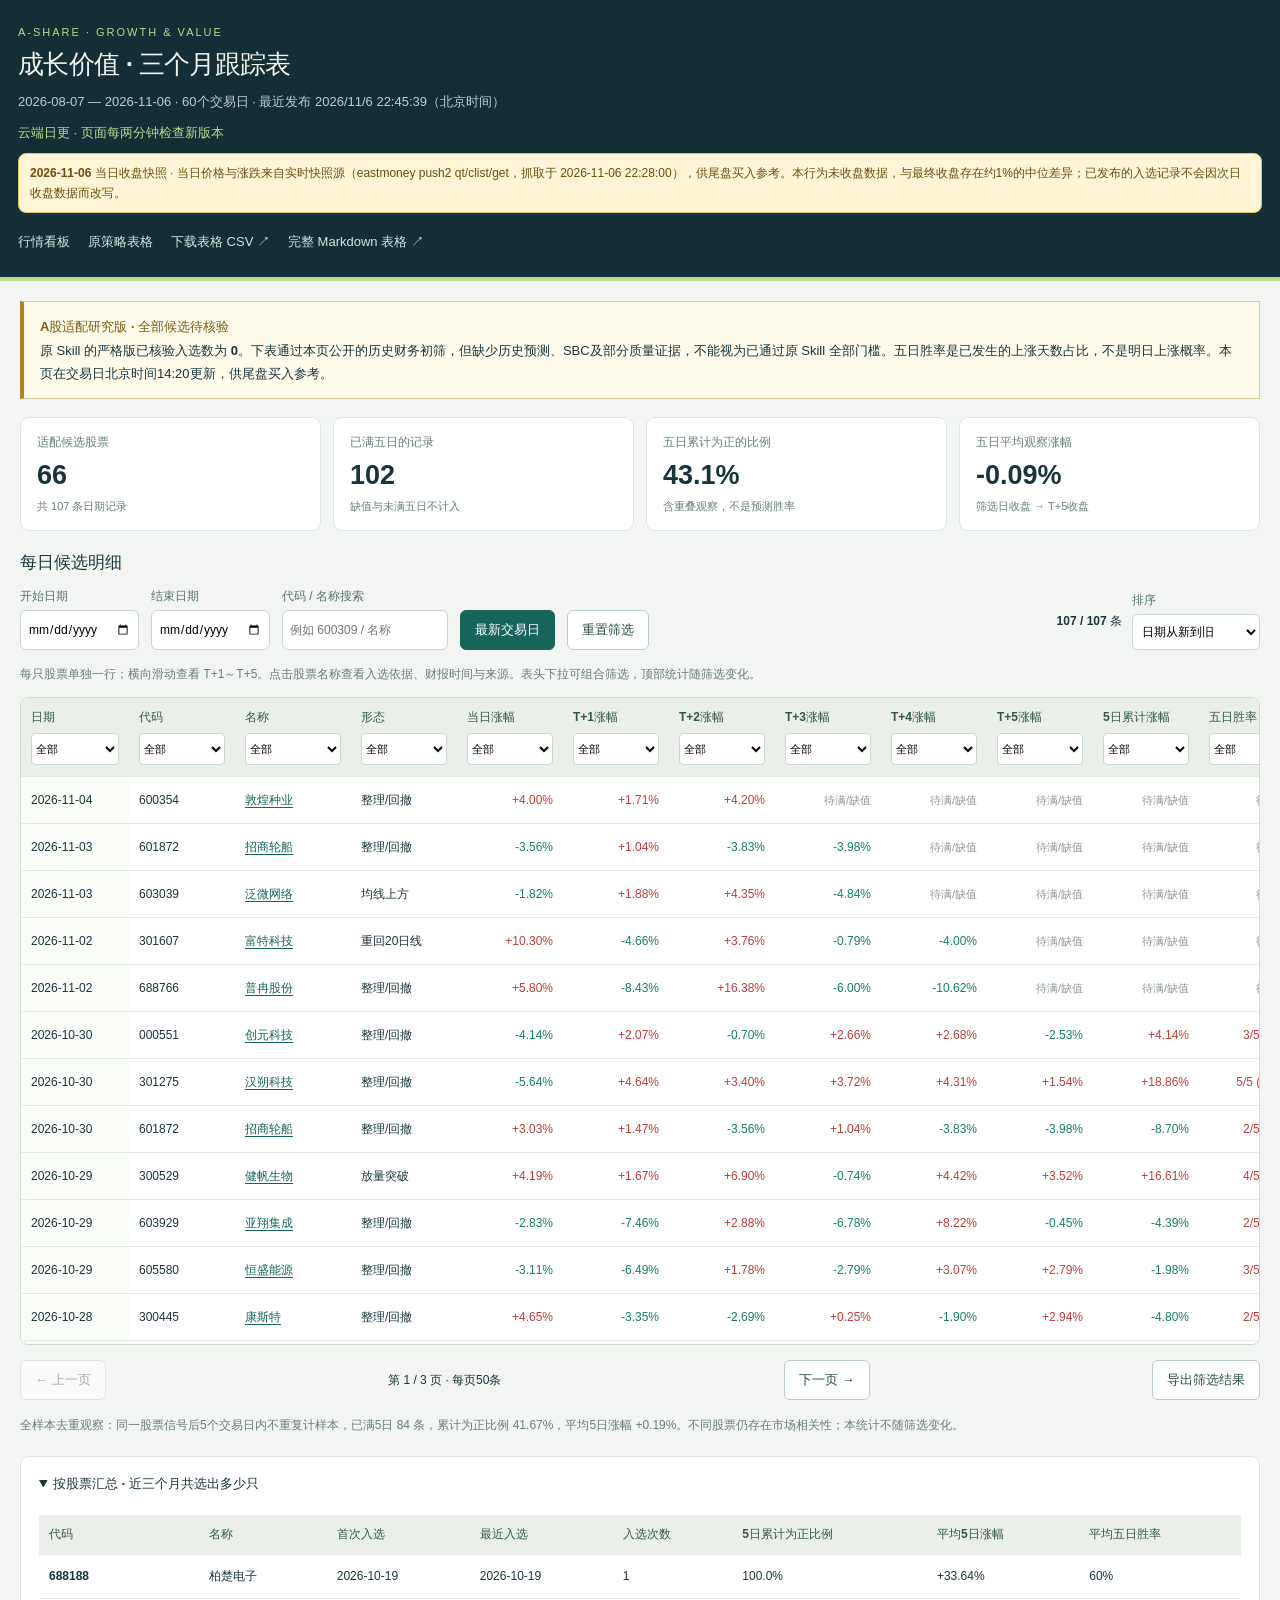
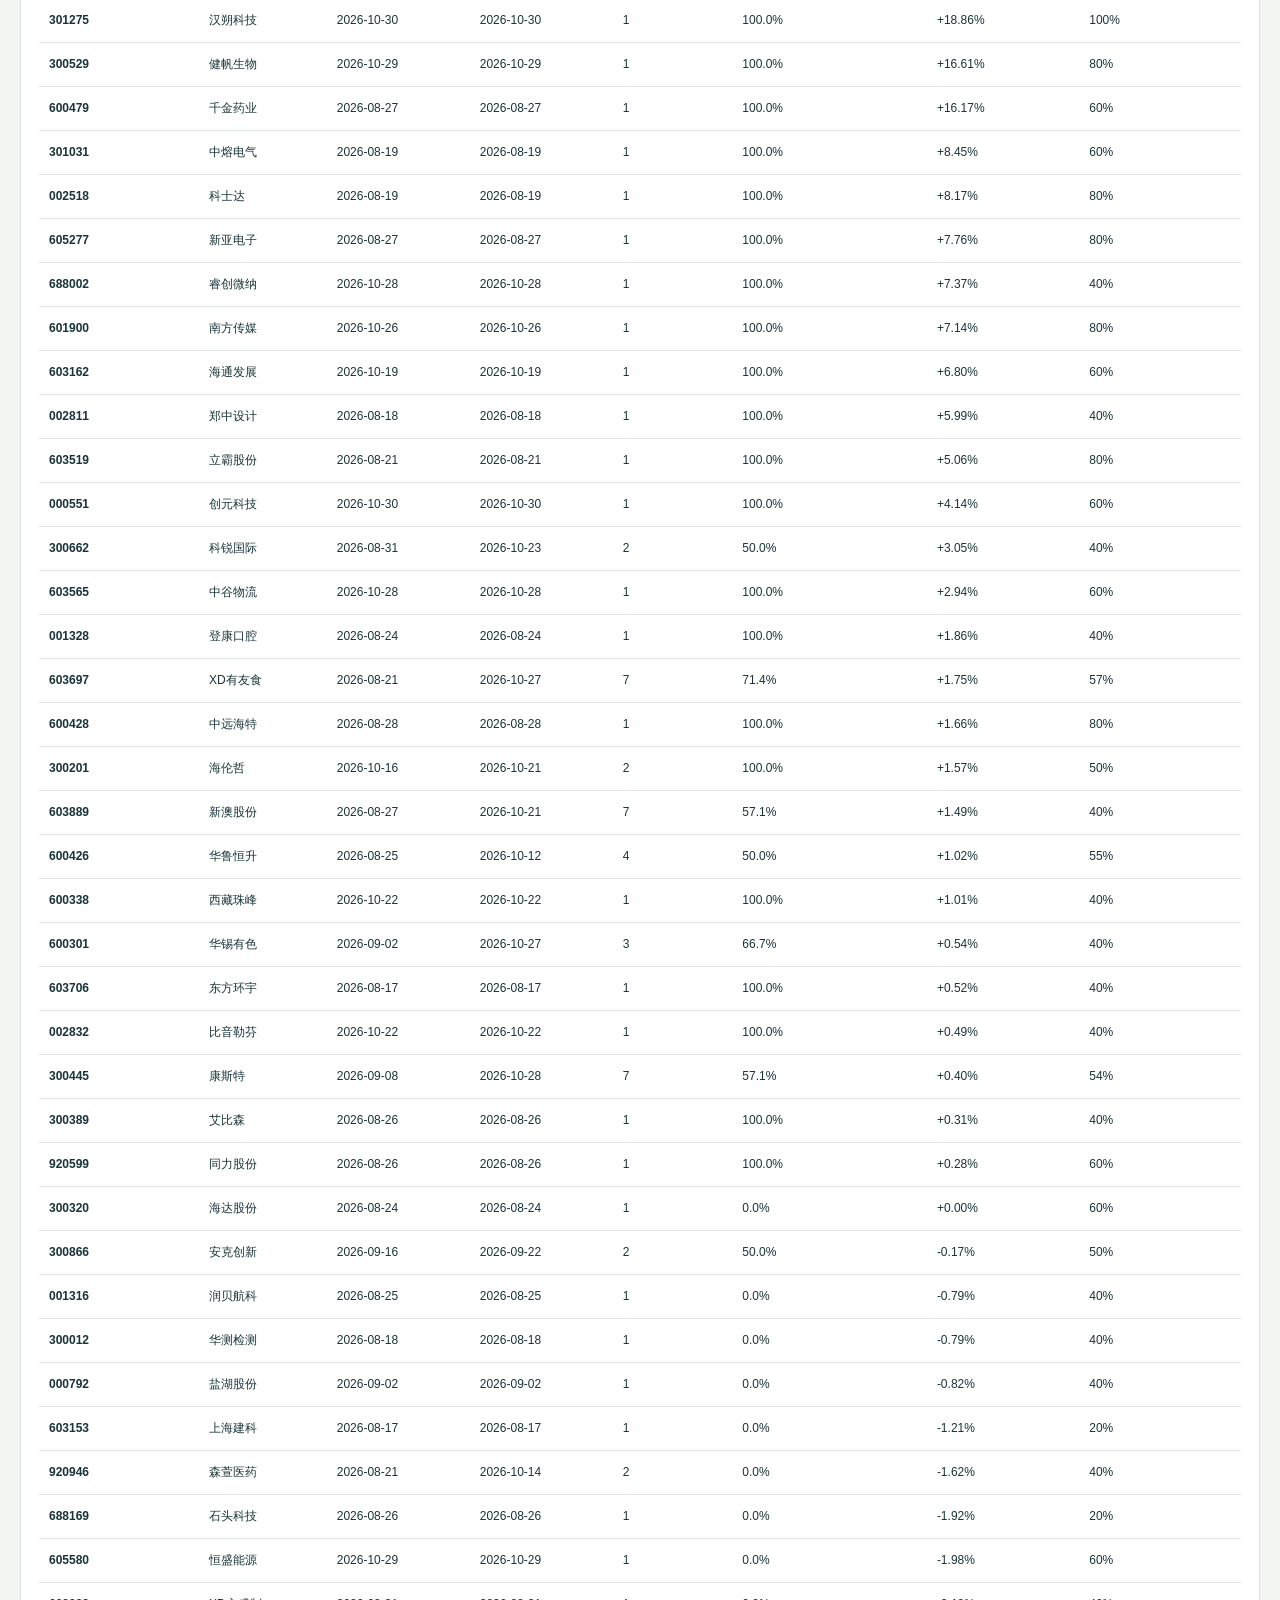
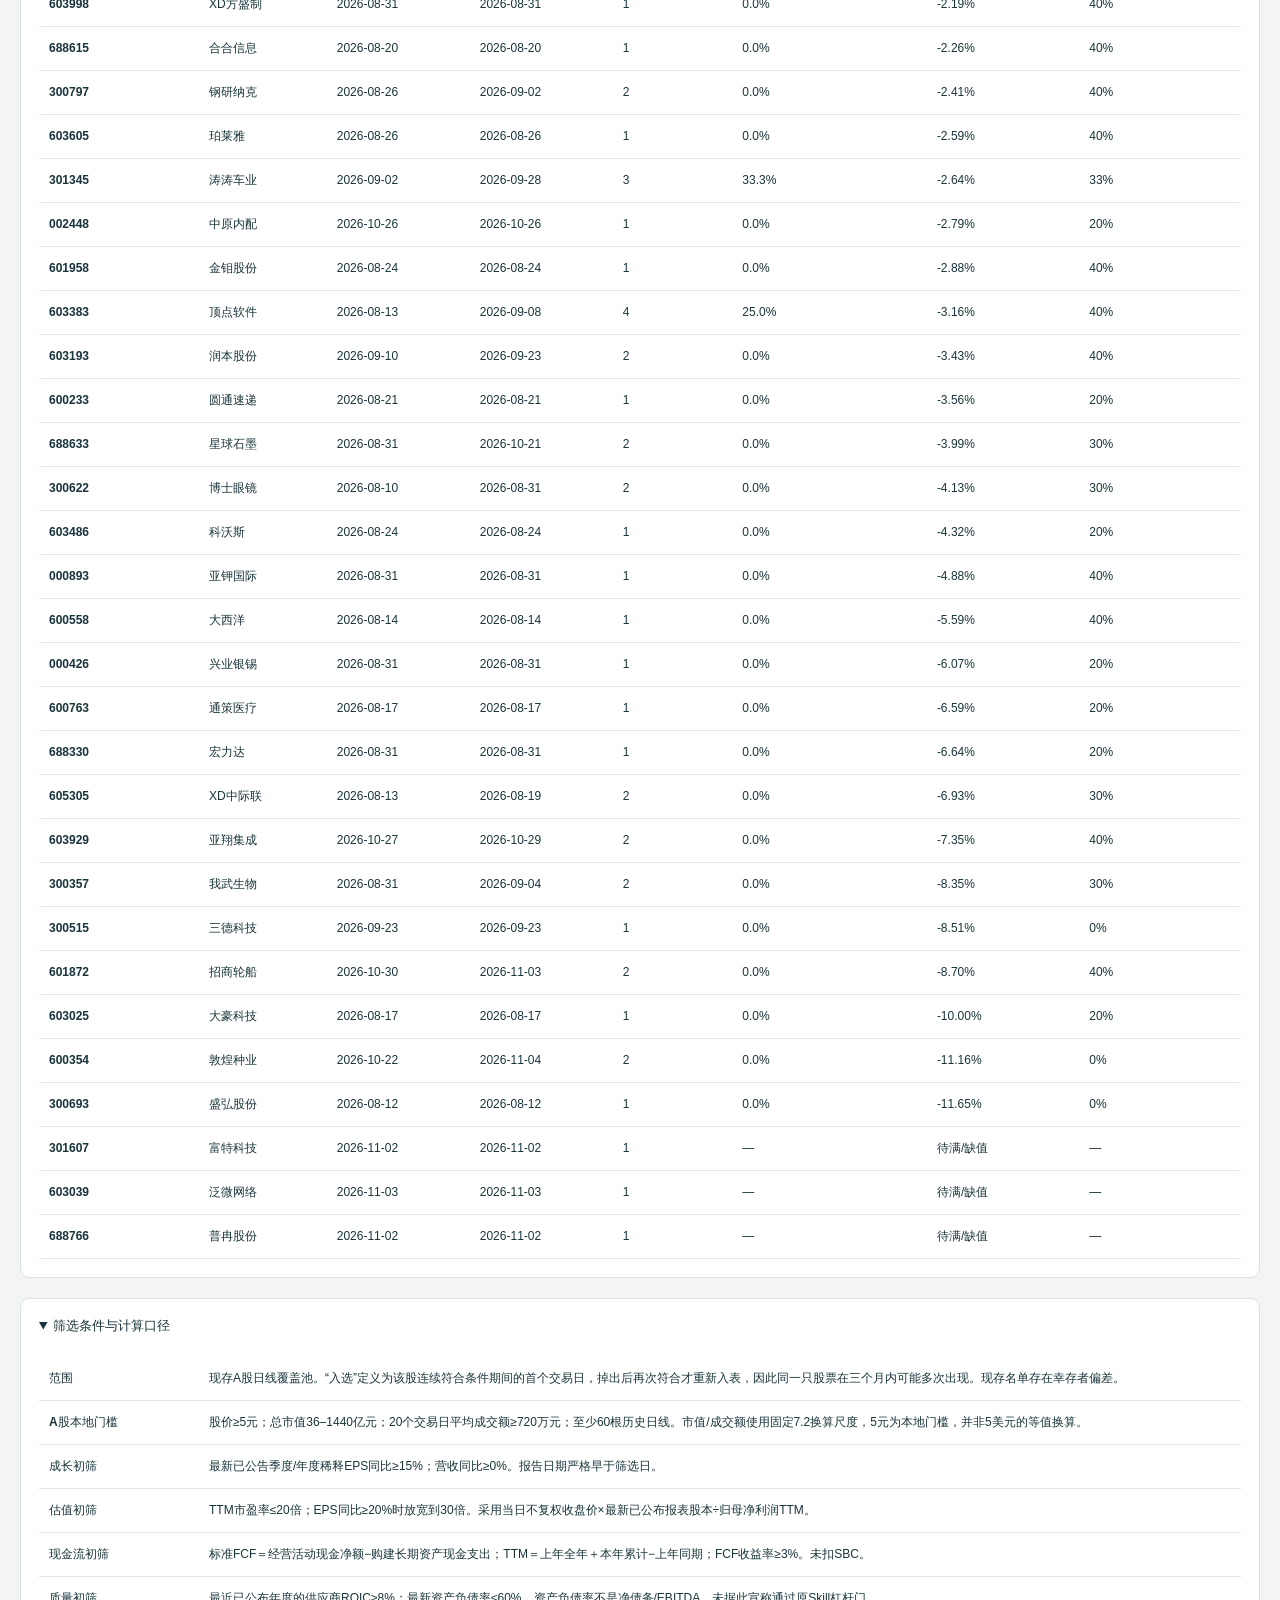
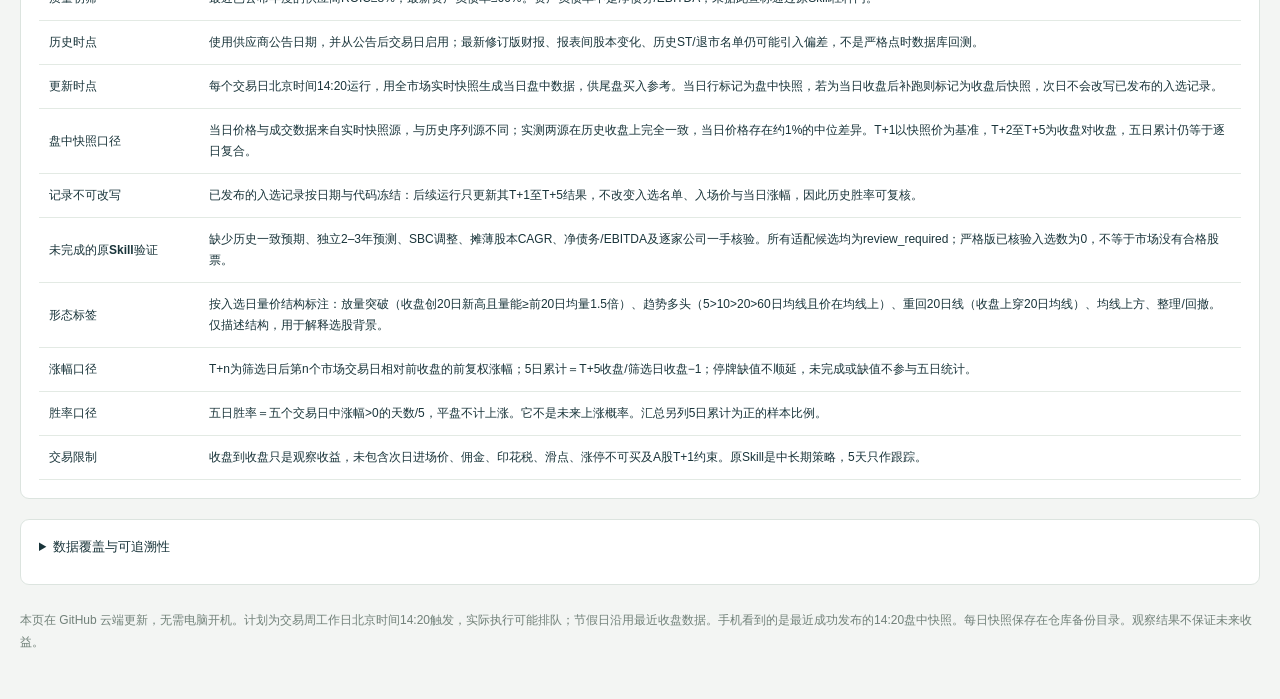
==== commit 1108b0f2: "daily update 2026-11-06" ====
--- a/docs/garp.html
+++ b/docs/garp.html
@@ -13,7 +13,7 @@
 <div class="toolbar"><label>开始日期<input type="date" id="start"></label><label>结束日期<input type="date" id="end"></label><label>代码 / 名称搜索<input type="search" id="search" placeholder="例如 600309 / 名称"></label><button id="latest" class="primary">最新交易日</button><button id="reset">重置筛选</button><div class="sortline"><span id="resultInfo" aria-live="polite"></span><label>排序 <select id="sort"><option value="date-desc">日期从新到旧</option><option value="date-asc">日期从旧到新</option><option value="cum-desc">五日累计从高到低</option><option value="cum-asc">五日累计从低到高</option><option value="win-desc">五日胜率从高到低</option></select></label></div></div>
 <p class="hint">每只股票单独一行；横向滑动查看 T+1～T+5。点击股票名称查看入选依据、财报时间与来源。表头下拉可组合筛选，顶部统计随筛选变化。</p>
 <div class="tablewrap" tabindex="0" aria-label="选股表格，可左右滚动"><table id="results"><thead><tr><th>日期</th><th>代码</th><th>名称</th><th>形态</th><th>当日涨幅</th><th>T+1涨幅</th><th>T+2涨幅</th><th>T+3涨幅</th><th>T+4涨幅</th><th>T+5涨幅</th><th>5日累计涨幅</th><th>五日胜率</th></tr></thead><tbody id="body"></tbody></table></div>
-<noscript><p>浏览器禁用脚本，以下显示全部数据；筛选与自动刷新需启用脚本。</p><div class="tablewrap"><table><thead><tr><th>日期</th><th>代码</th><th>名称</th><th>形态</th><th>当日涨幅</th><th>T+1涨幅</th><th>T+2涨幅</th><th>T+3涨幅</th><th>T+4涨幅</th><th>T+5涨幅</th><th>5日累计涨幅</th><th>五日胜率</th></tr></thead><tbody><tr><td>2026-11-04</td><td>600354</td><td>敦煌种业</td><td>整理/回撤</td><td>+4.00%</td><td>+1.71%</td><td>待满/缺值</td><td>待满/缺值</td><td>待满/缺值</td><td>待满/缺值</td><td>待满/缺值</td><td>待满/缺值</td></tr><tr><td>2026-11-03</td><td>603039</td><td>泛微网络</td><td>均线上方</td><td>-1.82%</td><td>+1.88%</td><td>+4.35%</td><td>待满/缺值</td><td>待满/缺值</td><td>待满/缺值</td><td>待满/缺值</td><td>待满/缺值</td></tr><tr><td>2026-11-03</td><td>601872</td><td>招商轮船</td><td>整理/回撤</td><td>-3.56%</td><td>+1.04%</td><td>-3.83%</td><td>待满/缺值</td><td>待满/缺值</td><td>待满/缺值</td><td>待满/缺值</td><td>待满/缺值</td></tr><tr><td>2026-11-02</td><td>688766</td><td>普冉股份</td><td>整理/回撤</td><td>+5.80%</td><td>-8.43%</td><td>+16.38%</td><td>-6.00%</td><td>待满/缺值</td><td>待满/缺值</td><td>待满/缺值</td><td>待满/缺值</td></tr><tr><td>2026-11-02</td><td>301607</td><td>富特科技</td><td>重回20日线</td><td>+10.30%</td><td>-4.66%</td><td>+3.76%</td><td>-0.79%</td><td>待满/缺值</td><td>待满/缺值</td><td>待满/缺值</td><td>待满/缺值</td></tr><tr><td>2026-10-30</td><td>601872</td><td>招商轮船</td><td>整理/回撤</td><td>+3.03%</td><td>+1.47%</td><td>-3.56%</td><td>+1.04%</td><td>-3.83%</td><td>待满/缺值</td><td>待满/缺值</td><td>待满/缺值</td></tr><tr><td>2026-10-30</td><td>301275</td><td>汉朔科技</td><td>整理/回撤</td><td>-5.64%</td><td>+4.64%</td><td>+3.40%</td><td>+3.72%</td><td>+4.31%</td><td>待满/缺值</td><td>待满/缺值</td><td>待满/缺值</td></tr><tr><td>2026-10-30</td><td>000551</td><td>创元科技</td><td>整理/回撤</td><td>-4.14%</td><td>+2.07%</td><td>-0.70%</td><td>+2.66%</td><td>+2.68%</td><td>待满/缺值</td><td>待满/缺值</td><td>待满/缺值</td></tr><tr><td>2026-10-29</td><td>605580</td><td>恒盛能源</td><td>整理/回撤</td><td>-3.11%</td><td>-6.49%</td><td>+1.78%</td><td>-2.79%</td><td>+3.07%</td><td>+2.79%</td><td>-1.98%</td><td>60%</td></tr><tr><td>2026-10-29</td><td>603929</td><td>亚翔集成</td><td>整理/回撤</td><td>-2.83%</td><td>-7.46%</td><td>+2.88%</td><td>-6.78%</td><td>+8.22%</td><td>-0.45%</td><td>-4.39%</td><td>40%</td></tr><tr><td>2026-10-29</td><td>300529</td><td>健帆生物</td><td>放量突破</td><td>+4.19%</td><td>+1.67%</td><td>+6.90%</td><td>-0.74%</td><td>+4.42%</td><td>+3.52%</td><td>+16.61%</td><td>80%</td></tr><tr><td>2026-10-28</td><td>688002</td><td>睿创微纳</td><td>整理/回撤</td><td>+0.27%</td><td>-2.44%</td><td>-0.38%</td><td>+6.04%</td><td>-0.49%</td><td>+4.69%</td><td>+7.37%</td><td>40%</td></tr><tr><td>2026-10-28</td><td>603565</td><td>中谷物流</td><td>均线上方</td><td>+0.87%</td><td>-0.40%</td><td>+0.08%</td><td>+2.95%</td><td>-0.70%</td><td>+1.01%</td><td>+2.94%</td><td>60%</td></tr><tr><td>2026-10-28</td><td>300445</td><td>康斯特</td><td>整理/回撤</td><td>+4.65%</td><td>-3.35%</td><td>-2.69%</td><td>+0.25%</td><td>-1.90%</td><td>+2.94%</td><td>-4.80%</td><td>40%</td></tr><tr><td>2026-10-27</td><td>603929</td><td>亚翔集成</td><td>整理/回撤</td><td>-3.87%</td><td>+3.98%</td><td>-2.83%</td><td>-7.46%</td><td>+2.88%</td><td>-6.78%</td><td>-10.32%</td><td>40%</td></tr><tr><td>2026-10-27</td><td>603697</td><td>有友食品</td><td>整理/回撤</td><td>-1.57%</td><td>+0.21%</td><td>+0.32%</td><td>+3.61%</td><td>+2.25%</td><td>+1.20%</td><td>+7.78%</td><td>100%</td></tr><tr><td>2026-10-27</td><td>600301</td><td>华锡有色</td><td>整理/回撤</td><td>-1.76%</td><td>-1.43%</td><td>-2.15%</td><td>-3.61%</td><td>+2.79%</td><td>-0.42%</td><td>-4.85%</td><td>20%</td></tr><tr><td>2026-10-26</td><td>601900</td><td>南方传媒</td><td>均线上方</td><td>+10.02%</td><td>+0.84%</td><td>+2.29%</td><td>+0.34%</td><td>-0.61%</td><td>+4.15%</td><td>+7.14%</td><td>80%</td></tr><tr><td>2026-10-26</td><td>300445</td><td>康斯特</td><td>整理/回撤</td><td>-5.08%</td><td>-3.71%</td><td>+4.65%</td><td>-2.34%</td><td>-2.69%</td><td>+0.25%</td><td>-4.00%</td><td>40%</td></tr><tr><td>2026-10-26</td><td>002448</td><td>中原内配</td><td>整理/回撤</td><td>-0.57%</td><td>-0.77%</td><td>+5.14%</td><td>-5.90%</td><td>-0.98%</td><td>+0.00%</td><td>-2.79%</td><td>20%</td></tr><tr><td>2026-10-23</td><td>300662</td><td>科锐国际</td><td>整理/回撤</td><td>+4.37%</td><td>+4.82%</td><td>-3.89%</td><td>+2.68%</td><td>-0.92%</td><td>-3.62%</td><td>-1.22%</td><td>40%</td></tr><tr><td>2026-10-22</td><td>600354</td><td>敦煌种业</td><td>整理/回撤</td><td>-7.38%</td><td>-0.53%</td><td>-3.07%</td><td>-3.17%</td><td>-2.42%</td><td>-2.48%</td><td>-11.16%</td><td>0%</td></tr><tr><td>2026-10-22</td><td>600338</td><td>西藏珠峰</td><td>整理/回撤</td><td>-2.59%</td><td>+2.11%</td><td>-0.72%</td><td>-1.45%</td><td>+3.21%</td><td>-2.05%</td><td>+1.01%</td><td>40%</td></tr><tr><td>2026-10-22</td><td>300445</td><td>康斯特</td><td>整理/回撤</td><td>-2.42%</td><td>+3.35%</td><td>-5.08%</td><td>-3.71%</td><td>+4.65%</td><td>-2.34%</td><td>-3.46%</td><td>40%</td></tr><tr><td>2026-10-22</td><td>002832</td><td>比音勒芬</td><td>均线上方</td><td>+0.75%</td><td>-1.23%</td><td>+2.95%</td><td>-1.58%</td><td>+0.41%</td><td>+0.00%</td><td>+0.49%</td><td>40%</td></tr><tr><td>2026-10-21</td><td>688633</td><td>星球石墨</td><td>整理/回撤</td><td>-0.05%</td><td>-5.68%</td><td>+2.71%</td><td>-1.32%</td><td>-2.62%</td><td>+3.10%</td><td>-4.02%</td><td>40%</td></tr><tr><td>2026-10-21</td><td>603889</td><td>新澳股份</td><td>整理/回撤</td><td>-1.31%</td><td>-1.99%</td><td>+4.06%</td><td>+1.63%</td><td>-2.56%</td><td>+3.61%</td><td>+4.64%</td><td>60%</td></tr><tr><td>2026-10-21</td><td>603697</td><td>有友食品</td><td>整理/回撤</td><td>-1.69%</td><td>-1.08%</td><td>+1.96%</td><td>+1.71%</td><td>-1.57%</td><td>+0.21%</td><td>+1.18%</td><td>60%</td></tr><tr><td>2026-10-21</td><td>300201</td><td>海伦哲</td><td>整理/回撤</td><td>-2.43%</td><td>-4.97%</td><td>+8.35%</td><td>-6.78%</td><td>-0.60%</td><td>+5.31%</td><td>+0.48%</td><td>40%</td></tr><tr><td>2026-10-19</td><td>688188</td><td>柏楚电子</td><td>重回20日线</td><td>+5.28%</td><td>+27.26%</td><td>-1.85%</td><td>-1.10%</td><td>+6.17%</td><td>+1.89%</td><td>+33.64%</td><td>60%</td></tr><tr><td>2026-10-19</td><td>603697</td><td>有友食品</td><td>整理/回撤</td><td>-0.96%</td><td>+1.72%</td><td>-1.69%</td><td>-1.08%</td><td>+1.96%</td><td>+1.71%</td><td>+2.58%</td><td>60%</td></tr><tr><td>2026-10-19</td><td>603162</td><td>海通发展</td><td>整理/回撤</td><td>-2.11%</td><td>-0.20%</td><td>+6.32%</td><td>-2.88%</td><td>+0.29%</td><td>+3.34%</td><td>+6.80%</td><td>60%</td></tr><tr><td>2026-10-16</td><td>603889</td><td>新澳股份</td><td>整理/回撤</td><td>-3.36%</td><td>+1.82%</td><td>-0.65%</td><td>-1.31%</td><td>-1.99%</td><td>+4.06%</td><td>+1.82%</td><td>40%</td></tr><tr><td>2026-10-16</td><td>300445</td><td>康斯特</td><td>整理/回撤</td><td>+1.95%</td><td>+1.28%</td><td>+2.98%</td><td>-1.22%</td><td>-2.42%</td><td>+3.35%</td><td>+3.89%</td><td>60%</td></tr><tr><td>2026-10-16</td><td>300201</td><td>海伦哲</td><td>整理/回撤</td><td>-0.57%</td><td>+0.76%</td><td>+1.42%</td><td>-2.43%</td><td>-4.97%</td><td>+8.35%</td><td>+2.67%</td><td>60%</td></tr><tr><td>2026-10-15</td><td>603697</td><td>有友食品</td><td>整理/回撤</td><td>-1.48%</td><td>+1.07%</td><td>-0.96%</td><td>+1.29%</td><td>-1.69%</td><td>-1.08%</td><td>-1.39%</td><td>40%</td></tr><tr><td>2026-10-14</td><td>920946</td><td>森萱医药</td><td>均线上方</td><td>-4.89%</td><td>-5.15%</td><td>+0.39%</td><td>+0.49%</td><td>+2.84%</td><td>-0.29%</td><td>-1.87%</td><td>60%</td></tr><tr><td>2026-10-14</td><td>300445</td><td>康斯特</td><td>整理/回撤</td><td>-2.76%</td><td>-3.98%</td><td>+1.95%</td><td>+1.28%</td><td>+2.98%</td><td>-1.22%</td><td>+0.85%</td><td>60%</td></tr><tr><td>2026-10-12</td><td>600426</td><td>华鲁恒升</td><td>整理/回撤</td><td>-4.27%</td><td>-3.17%</td><td>-0.11%</td><td>-2.79%</td><td>+3.15%</td><td>+2.46%</td><td>-0.62%</td><td>40%</td></tr><tr><td>2026-09-28</td><td>301345</td><td>涛涛车业</td><td>整理/回撤</td><td>-3.58%</td><td>-0.84%</td><td>-0.46%</td><td>-5.70%</td><td>-2.30%</td><td>-0.07%</td><td>-9.13%</td><td>0%</td></tr><tr><td>2026-09-24</td><td>600426</td><td>华鲁恒升</td><td>整理/回撤</td><td>-3.29%</td><td>-2.89%</td><td>-1.83%</td><td>+2.02%</td><td>+2.03%</td><td>+1.53%</td><td>+0.76%</td><td>60%</td></tr><tr><td>2026-09-23</td><td>603193</td><td>润本生物技术股份</td><td>均线上方</td><td>-1.26%</td><td>-1.03%</td><td>+0.10%</td><td>-0.99%</td><td>+1.25%</td><td>-4.05%</td><td>-4.71%</td><td>40%</td></tr><tr><td>2026-09-23</td><td>300515</td><td>三德科技</td><td>放量突破</td><td>+6.70%</td><td>-3.60%</td><td>-3.26%</td><td>-0.49%</td><td>-0.74%</td><td>-0.68%</td><td>-8.51%</td><td>0%</td></tr><tr><td>2026-09-22</td><td>603889</td><td>新澳股份</td><td>整理/回撤</td><td>-0.98%</td><td>-0.17%</td><td>-0.33%</td><td>-1.33%</td><td>+0.34%</td><td>+1.34%</td><td>-0.17%</td><td>40%</td></tr><tr><td>2026-09-22</td><td>300866</td><td>安克创新</td><td>整理/回撤</td><td>-3.32%</td><td>-0.12%</td><td>-1.58%</td><td>-1.23%</td><td>+2.93%</td><td>+0.65%</td><td>+0.59%</td><td>40%</td></tr><tr><td>2026-09-17</td><td>603889</td><td>新澳股份</td><td>整理/回撤</td><td>-0.99%</td><td>+2.16%</td><td>-0.65%</td><td>-0.98%</td><td>-0.17%</td><td>-0.33%</td><td>+0.00%</td><td>20%</td></tr><tr><td>2026-09-17</td><td>301345</td><td>涛涛车业</td><td>整理/回撤</td><td>-2.43%</td><td>+3.21%</td><td>+1.34%</td><td>-1.20%</td><td>+0.26%</td><td>-2.13%</td><td>+1.39%</td><td>60%</td></tr><tr><td>2026-09-16</td><td>603889</td><td>新澳股份</td><td>均线上方</td><td>-0.16%</td><td>-0.33%</td><td>+2.16%</td><td>-0.65%</td><td>-0.98%</td><td>-0.17%</td><td>+0.00%</td><td>20%</td></tr><tr><td>2026-09-16</td><td>300866</td><td>安克创新</td><td>整理/回撤</td><td>-1.89%</td><td>-0.21%</td><td>+1.24%</td><td>+0.92%</td><td>-3.34%</td><td>+0.53%</td><td>-0.92%</td><td>60%</td></tr><tr><td>2026-09-15</td><td>603697</td><td>有友食品</td><td>整理/回撤</td><td>-1.80%</td><td>-0.22%</td><td>-2.59%</td><td>+0.22%</td><td>+1.10%</td><td>-0.11%</td><td>-1.61%</td><td>40%</td></tr><tr><td>2026-09-11</td><td>603889</td><td>新澳股份</td><td>均线上方</td><td>-0.65%</td><td>-1.32%</td><td>+1.67%</td><td>-0.16%</td><td>-0.99%</td><td>+2.16%</td><td>+1.32%</td><td>40%</td></tr><tr><td>2026-09-11</td><td>600426</td><td>华鲁恒升</td><td>整理/回撤</td><td>-4.43%</td><td>-2.01%</td><td>+0.67%</td><td>-0.66%</td><td>-1.59%</td><td>+0.26%</td><td>-3.32%</td><td>40%</td></tr><tr><td>2026-09-10</td><td>603193</td><td>润本股份</td><td>整理/回撤</td><td>-5.14%</td><td>-5.32%</td><td>+2.44%</td><td>-0.10%</td><td>+1.09%</td><td>-0.10%</td><td>-2.16%</td><td>40%</td></tr><tr><td>2026-09-10</td><td>300445</td><td>康斯特</td><td>整理/回撤</td><td>-1.74%</td><td>-0.97%</td><td>+2.82%</td><td>+2.74%</td><td>+1.47%</td><td>+0.16%</td><td>+6.33%</td><td>80%</td></tr><tr><td>2026-09-08</td><td>603383</td><td>顶点软件</td><td>整理/回撤</td><td>-1.04%</td><td>-1.82%</td><td>-0.57%</td><td>-4.49%</td><td>+0.49%</td><td>-0.67%</td><td>-6.94%</td><td>20%</td></tr><tr><td>2026-09-08</td><td>300445</td><td>康斯特</td><td>整理/回撤</td><td>-1.62%</td><td>+1.13%</td><td>-1.74%</td><td>-0.97%</td><td>+2.82%</td><td>+2.74%</td><td>+3.97%</td><td>60%</td></tr><tr><td>2026-09-04</td><td>600301</td><td>华锡有色</td><td>整理/回撤</td><td>-0.66%</td><td>-0.53%</td><td>+3.09%</td><td>+2.91%</td><td>-0.67%</td><td>-3.61%</td><td>+1.02%</td><td>40%</td></tr><tr><td>2026-09-04</td><td>300357</td><td>我武生物</td><td>整理/回撤</td><td>-2.62%</td><td>-1.32%</td><td>+1.25%</td><td>-8.80%</td><td>-2.90%</td><td>-2.32%</td><td>-13.57%</td><td>20%</td></tr><tr><td>2026-09-02</td><td>603383</td><td>顶点软件</td><td>整理/回撤</td><td>-1.80%</td><td>+0.18%</td><td>+2.88%</td><td>-1.37%</td><td>-1.04%</td><td>-1.82%</td><td>-1.23%</td><td>40%</td></tr><tr><td>2026-09-02</td><td>600301</td><td>华锡有色</td><td>整理/回撤</td><td>-4.26%</td><td>+0.60%</td><td>-0.66%</td><td>-0.53%</td><td>+3.09%</td><td>+2.91%</td><td>+5.44%</td><td>60%</td></tr><tr><td>2026-09-02</td><td>301345</td><td>涛涛车业</td><td>整理/回撤</td><td>-4.53%</td><td>+1.23%</td><td>+0.20%</td><td>-0.04%</td><td>-1.49%</td><td>-0.04%</td><td>-0.17%</td><td>40%</td></tr><tr><td>2026-09-02</td><td>300797</td><td>钢研纳克</td><td>整理/回撤</td><td>-2.19%</td><td>-1.04%</td><td>-0.75%</td><td>-0.30%</td><td>+0.08%</td><td>-1.29%</td><td>-3.28%</td><td>20%</td></tr><tr><td>2026-09-02</td><td>000792</td><td>盐湖股份</td><td>整理/回撤</td><td>-3.27%</td><td>+0.48%</td><td>-1.55%</td><td>-1.39%</td><td>+2.09%</td><td>-0.41%</td><td>-0.82%</td><td>40%</td></tr><tr><td>2026-08-31</td><td>688633</td><td>星球石墨</td><td>整理/回撤</td><td>-4.63%</td><td>-0.55%</td><td>-1.82%</td><td>-1.30%</td><td>+0.35%</td><td>-0.70%</td><td>-3.96%</td><td>20%</td></tr><tr><td>2026-08-31</td><td>688330</td><td>宏力达</td><td>放量突破</td><td>+12.49%</td><td>-2.75%</td><td>-1.83%</td><td>-2.35%</td><td>+0.44%</td><td>-0.30%</td><td>-6.64%</td><td>20%</td></tr><tr><td>2026-08-31</td><td>603998</td><td>XD方盛制</td><td>趋势多头</td><td>+4.47%</td><td>+0.64%</td><td>-0.82%</td><td>-1.65%</td><td>-1.49%</td><td>+1.13%</td><td>-2.19%</td><td>40%</td></tr><tr><td>2026-08-31</td><td>603697</td><td>XD有友食</td><td>整理/回撤</td><td>-1.72%</td><td>-0.74%</td><td>-0.11%</td><td>+0.43%</td><td>+3.21%</td><td>+0.62%</td><td>+3.40%</td><td>60%</td></tr><tr><td>2026-08-31</td><td>300662</td><td>科锐国际</td><td>重回20日线</td><td>+2.08%</td><td>-0.53%</td><td>+4.78%</td><td>-2.33%</td><td>+6.90%</td><td>-1.38%</td><td>+7.32%</td><td>40%</td></tr><tr><td>2026-08-31</td><td>300622</td><td>博士眼镜</td><td>重回20日线</td><td>+6.07%</td><td>+1.27%</td><td>+0.00%</td><td>-2.64%</td><td>+1.16%</td><td>-0.77%</td><td>-1.02%</td><td>40%</td></tr><tr><td>2026-08-31</td><td>300357</td><td>我武生物</td><td>整理/回撤</td><td>-2.36%</td><td>+1.74%</td><td>+0.18%</td><td>-1.10%</td><td>-2.62%</td><td>-1.32%</td><td>-3.13%</td><td>40%</td></tr><tr><td>2026-08-31</td><td>000893</td><td>亚钾国际</td><td>均线上方</td><td>-1.80%</td><td>+1.34%</td><td>-1.09%</td><td>-1.64%</td><td>+2.48%</td><td>-5.85%</td><td>-4.88%</td><td>40%</td></tr><tr><td>2026-08-31</td><td>000426</td><td>兴业银锡</td><td>均线上方</td><td>-4.16%</td><td>-1.43%</td><td>-3.21%</td><td>+3.29%</td><td>-2.11%</td><td>-2.63%</td><td>-6.07%</td><td>20%</td></tr><tr><td>2026-08-28</td><td>600428</td><td>中远海特</td><td>整理/回撤</td><td>+4.46%</td><td>+0.17%</td><td>+1.57%</td><td>-4.28%</td><td>+4.30%</td><td>+0.09%</td><td>+1.66%</td><td>80%</td></tr><tr><td>2026-08-27</td><td>605277</td><td>新亚电子</td><td>放量突破</td><td>+1.86%</td><td>-1.59%</td><td>+0.90%</td><td>+1.01%</td><td>+2.64%</td><td>+4.69%</td><td>+7.76%</td><td>80%</td></tr><tr><td>2026-08-27</td><td>603889</td><td>新澳股份</td><td>趋势多头</td><td>+0.33%</td><td>+0.83%</td><td>-1.64%</td><td>+2.17%</td><td>+1.80%</td><td>-0.32%</td><td>+2.82%</td><td>60%</td></tr><tr><td>2026-08-27</td><td>600479</td><td>千金药业</td><td>放量突破</td><td>+9.98%</td><td>+8.50%</td><td>-8.97%</td><td>+10.19%</td><td>-3.11%</td><td>+10.17%</td><td>+16.17%</td><td>60%</td></tr><tr><td>2026-08-26</td><td>920599</td><td>同力股份</td><td>放量突破</td><td>+3.59%</td><td>-0.55%</td><td>-1.16%</td><td>+0.50%</td><td>+1.23%</td><td>+0.28%</td><td>+0.28%</td><td>60%</td></tr><tr><td>2026-08-26</td><td>688169</td><td>石头科技</td><td>趋势多头</td><td>-2.54%</td><td>-0.74%</td><td>-1.53%</td><td>-0.87%</td><td>+4.79%</td><td>-3.39%</td><td>-1.92%</td><td>20%</td></tr><tr><td>2026-08-26</td><td>603605</td><td>珀莱雅</td><td>均线上方</td><td>+3.37%</td><td>-3.32%</td><td>-1.62%</td><td>-1.70%</td><td>+3.87%</td><td>+0.29%</td><td>-2.59%</td><td>40%</td></tr><tr><td>2026-08-26</td><td>300797</td><td>钢研纳克</td><td>均线上方</td><td>-1.09%</td><td>+1.69%</td><td>+0.07%</td><td>+0.29%</td><td>-1.37%</td><td>-2.19%</td><td>-1.54%</td><td>60%</td></tr><tr><td>2026-08-26</td><td>300389</td><td>艾比森</td><td>均线上方</td><td>+1.75%</td><td>+0.78%</td><td>-1.01%</td><td>+1.41%</td><td>-0.08%</td><td>-0.77%</td><td>+0.31%</td><td>40%</td></tr><tr><td>2026-08-25</td><td>600426</td><td>华鲁恒升</td><td>整理/回撤</td><td>-0.55%</td><td>+0.90%</td><td>+2.09%</td><td>+4.82%</td><td>-1.67%</td><td>+1.04%</td><td>+7.26%</td><td>80%</td></tr><tr><td>2026-08-25</td><td>001316</td><td>润贝航科</td><td>均线上方</td><td>-0.23%</td><td>-1.50%</td><td>-2.39%</td><td>+3.11%</td><td>+2.45%</td><td>-2.32%</td><td>-0.79%</td><td>40%</td></tr><tr><td>2026-08-24</td><td>603486</td><td>科沃斯</td><td>整理/回撤</td><td>-9.98%</td><td>+2.11%</td><td>-4.32%</td><td>-1.39%</td><td>-0.02%</td><td>-0.66%</td><td>-4.32%</td><td>20%</td></tr><tr><td>2026-08-24</td><td>601958</td><td>金钼股份</td><td>重回20日线</td><td>+6.15%</td><td>-5.24%</td><td>+4.44%</td><td>+1.48%</td><td>-1.03%</td><td>-2.29%</td><td>-2.88%</td><td>40%</td></tr><tr><td>2026-08-24</td><td>300320</td><td>海达股份</td><td>均线上方</td><td>-0.71%</td><td>+0.24%</td><td>-0.24%</td><td>-0.24%</td><td>+0.12%</td><td>+0.12%</td><td>+0.00%</td><td>60%</td></tr><tr><td>2026-08-24</td><td>001328</td><td>登康口腔</td><td>整理/回撤</td><td>-1.55%</td><td>+3.04%</td><td>+0.00%</td><td>-1.21%</td><td>-0.07%</td><td>+0.14%</td><td>+1.86%</td><td>40%</td></tr><tr><td>2026-08-21</td><td>920946</td><td>森萱医药</td><td>均线上方</td><td>-9.02%</td><td>-4.81%</td><td>+4.12%</td><td>+0.00%</td><td>-0.30%</td><td>-0.20%</td><td>-1.37%</td><td>20%</td></tr><tr><td>2026-08-21</td><td>603697</td><td>XD有友食</td><td>整理/回撤</td><td>-2.18%</td><td>-3.78%</td><td>+4.04%</td><td>-0.97%</td><td>+0.00%</td><td>+1.20%</td><td>+0.32%</td><td>40%</td></tr><tr><td>2026-08-21</td><td>603519</td><td>立霸股份</td><td>趋势多头</td><td>-0.73%</td><td>+2.50%</td><td>+2.85%</td><td>-5.43%</td><td>+4.34%</td><td>+1.00%</td><td>+5.06%</td><td>80%</td></tr><tr><td>2026-08-21</td><td>600233</td><td>圆通速递</td><td>整理/回撤</td><td>-0.46%</td><td>-1.38%</td><td>-2.27%</td><td>+0.24%</td><td>+0.00%</td><td>-0.18%</td><td>-3.56%</td><td>20%</td></tr><tr><td>2026-08-20</td><td>688615</td><td>合合信息</td><td>整理/回撤</td><td>-13.15%</td><td>-2.94%</td><td>-4.48%</td><td>+3.39%</td><td>-0.74%</td><td>+2.74%</td><td>-2.26%</td><td>40%</td></tr><tr><td>2026-08-19</td><td>605305</td><td>XD中际联</td><td>整理/回撤</td><td>-4.19%</td><td>-1.24%</td><td>+0.30%</td><td>-2.55%</td><td>+3.54%</td><td>-9.80%</td><td>-9.85%</td><td>40%</td></tr><tr><td>2026-08-19</td><td>603383</td><td>顶点软件</td><td>整理/回撤</td><td>-2.34%</td><td>-3.73%</td><td>+1.64%</td><td>-1.99%</td><td>+2.07%</td><td>+2.55%</td><td>+0.38%</td><td>60%</td></tr><tr><td>2026-08-19</td><td>301031</td><td>中熔电气</td><td>均线上方</td><td>-5.64%</td><td>+1.35%</td><td>+3.42%</td><td>-1.61%</td><td>-1.70%</td><td>+6.98%</td><td>+8.45%</td><td>60%</td></tr><tr><td>2026-08-19</td><td>002518</td><td>科士达</td><td>整理/回撤</td><td>-7.00%</td><td>-0.15%</td><td>+1.92%</td><td>+3.21%</td><td>+2.21%</td><td>+0.77%</td><td>+8.17%</td><td>80%</td></tr><tr><td>2026-08-18</td><td>300012</td><td>华测检测</td><td>趋势多头</td><td>+0.00%</td><td>-1.51%</td><td>+1.47%</td><td>-0.85%</td><td>+0.20%</td><td>-0.07%</td><td>-0.79%</td><td>40%</td></tr><tr><td>2026-08-18</td><td>002811</td><td>郑中设计</td><td>放量突破</td><td>+5.09%</td><td>-2.30%</td><td>+10.16%</td><td>+1.68%</td><td>-2.40%</td><td>-0.77%</td><td>+5.99%</td><td>40%</td></tr><tr><td>2026-08-17</td><td>603706</td><td>东方环宇</td><td>均线上方</td><td>+1.84%</td><td>+1.66%</td><td>-1.42%</td><td>+1.65%</td><td>-0.96%</td><td>-0.36%</td><td>+0.52%</td><td>40%</td></tr><tr><td>2026-08-17</td><td>603153</td><td>上海建科</td><td>均线上方</td><td>+0.38%</td><td>-0.76%</td><td>-1.68%</td><td>+2.02%</td><td>-0.23%</td><td>-0.53%</td><td>-1.21%</td><td>20%</td></tr><tr><td>2026-08-17</td><td>603025</td><td>大豪科技</td><td>均线上方</td><td>-1.19%</td><td>-3.33%</td><td>-4.83%</td><td>+0.72%</td><td>-0.65%</td><td>-2.24%</td><td>-10.00%</td><td>20%</td></tr><tr><td>2026-08-17</td><td>600763</td><td>通策医疗</td><td>均线上方</td><td>-1.20%</td><td>-2.83%</td><td>-2.08%</td><td>+3.66%</td><td>-3.20%</td><td>-2.15%</td><td>-6.59%</td><td>20%</td></tr><tr><td>2026-08-14</td><td>600558</td><td>大西洋</td><td>放量突破</td><td>+4.37%</td><td>-0.20%</td><td>-3.60%</td><td>-3.32%</td><td>+0.21%</td><td>+1.28%</td><td>-5.59%</td><td>40%</td></tr><tr><td>2026-08-13</td><td>605305</td><td>XD中际联</td><td>整理/回撤</td><td>-2.25%</td><td>-1.49%</td><td>+2.04%</td><td>-0.10%</td><td>-4.19%</td><td>-0.22%</td><td>-4.00%</td><td>20%</td></tr><tr><td>2026-08-13</td><td>603383</td><td>顶点软件</td><td>均线上方</td><td>-1.07%</td><td>-0.34%</td><td>+0.81%</td><td>+0.74%</td><td>-2.34%</td><td>-3.73%</td><td>-4.84%</td><td>40%</td></tr><tr><td>2026-08-12</td><td>300693</td><td>盛弘股份</td><td>放量突破</td><td>+6.66%</td><td>-2.46%</td><td>-1.36%</td><td>-0.42%</td><td>-1.07%</td><td>-6.79%</td><td>-11.65%</td><td>0%</td></tr><tr><td>2026-08-10</td><td>300622</td><td>博士眼镜</td><td>均线上方</td><td>+1.22%</td><td>-2.08%</td><td>-0.39%</td><td>-3.29%</td><td>-2.00%</td><td>+1.43%</td><td>-6.24%</td><td>20%</td></tr><tr><td>2026-08-06</td><td>603706</td><td>东方环宇</td><td>均线上方</td><td>+0.95%</td><td>+0.52%</td><td>+0.99%</td><td>-0.26%</td><td>-0.88%</td><td>-1.31%</td><td>-0.94%</td><td>40%</td></tr><tr><td>2026-08-06</td><td>000682</td><td>东方电子</td><td>均线上方</td><td>-2.00%</td><td>-0.98%</td><td>+0.16%</td><td>-1.23%</td><td>-0.92%</td><td>-0.34%</td><td>-3.26%</td><td>20%</td></tr></tbody></table></div></noscript>
+<noscript><p>浏览器禁用脚本，以下显示全部数据；筛选与自动刷新需启用脚本。</p><div class="tablewrap"><table><thead><tr><th>日期</th><th>代码</th><th>名称</th><th>形态</th><th>当日涨幅</th><th>T+1涨幅</th><th>T+2涨幅</th><th>T+3涨幅</th><th>T+4涨幅</th><th>T+5涨幅</th><th>5日累计涨幅</th><th>五日胜率</th></tr></thead><tbody><tr><td>2026-11-04</td><td>600354</td><td>敦煌种业</td><td>整理/回撤</td><td>+4.00%</td><td>+1.71%</td><td>+4.20%</td><td>待满/缺值</td><td>待满/缺值</td><td>待满/缺值</td><td>待满/缺值</td><td>待满/缺值</td></tr><tr><td>2026-11-03</td><td>603039</td><td>泛微网络</td><td>均线上方</td><td>-1.82%</td><td>+1.88%</td><td>+4.35%</td><td>-4.84%</td><td>待满/缺值</td><td>待满/缺值</td><td>待满/缺值</td><td>待满/缺值</td></tr><tr><td>2026-11-03</td><td>601872</td><td>招商轮船</td><td>整理/回撤</td><td>-3.56%</td><td>+1.04%</td><td>-3.83%</td><td>-3.98%</td><td>待满/缺值</td><td>待满/缺值</td><td>待满/缺值</td><td>待满/缺值</td></tr><tr><td>2026-11-02</td><td>688766</td><td>普冉股份</td><td>整理/回撤</td><td>+5.80%</td><td>-8.43%</td><td>+16.38%</td><td>-6.00%</td><td>-10.62%</td><td>待满/缺值</td><td>待满/缺值</td><td>待满/缺值</td></tr><tr><td>2026-11-02</td><td>301607</td><td>富特科技</td><td>重回20日线</td><td>+10.30%</td><td>-4.66%</td><td>+3.76%</td><td>-0.79%</td><td>-4.00%</td><td>待满/缺值</td><td>待满/缺值</td><td>待满/缺值</td></tr><tr><td>2026-10-30</td><td>601872</td><td>招商轮船</td><td>整理/回撤</td><td>+3.03%</td><td>+1.47%</td><td>-3.56%</td><td>+1.04%</td><td>-3.83%</td><td>-3.98%</td><td>-8.70%</td><td>40%</td></tr><tr><td>2026-10-30</td><td>301275</td><td>汉朔科技</td><td>整理/回撤</td><td>-5.64%</td><td>+4.64%</td><td>+3.40%</td><td>+3.72%</td><td>+4.31%</td><td>+1.54%</td><td>+18.86%</td><td>100%</td></tr><tr><td>2026-10-30</td><td>000551</td><td>创元科技</td><td>整理/回撤</td><td>-4.14%</td><td>+2.07%</td><td>-0.70%</td><td>+2.66%</td><td>+2.68%</td><td>-2.53%</td><td>+4.14%</td><td>60%</td></tr><tr><td>2026-10-29</td><td>605580</td><td>恒盛能源</td><td>整理/回撤</td><td>-3.11%</td><td>-6.49%</td><td>+1.78%</td><td>-2.79%</td><td>+3.07%</td><td>+2.79%</td><td>-1.98%</td><td>60%</td></tr><tr><td>2026-10-29</td><td>603929</td><td>亚翔集成</td><td>整理/回撤</td><td>-2.83%</td><td>-7.46%</td><td>+2.88%</td><td>-6.78%</td><td>+8.22%</td><td>-0.45%</td><td>-4.39%</td><td>40%</td></tr><tr><td>2026-10-29</td><td>300529</td><td>健帆生物</td><td>放量突破</td><td>+4.19%</td><td>+1.67%</td><td>+6.90%</td><td>-0.74%</td><td>+4.42%</td><td>+3.52%</td><td>+16.61%</td><td>80%</td></tr><tr><td>2026-10-28</td><td>688002</td><td>睿创微纳</td><td>整理/回撤</td><td>+0.27%</td><td>-2.44%</td><td>-0.38%</td><td>+6.04%</td><td>-0.49%</td><td>+4.69%</td><td>+7.37%</td><td>40%</td></tr><tr><td>2026-10-28</td><td>603565</td><td>中谷物流</td><td>均线上方</td><td>+0.87%</td><td>-0.40%</td><td>+0.08%</td><td>+2.95%</td><td>-0.70%</td><td>+1.01%</td><td>+2.94%</td><td>60%</td></tr><tr><td>2026-10-28</td><td>300445</td><td>康斯特</td><td>整理/回撤</td><td>+4.65%</td><td>-3.35%</td><td>-2.69%</td><td>+0.25%</td><td>-1.90%</td><td>+2.94%</td><td>-4.80%</td><td>40%</td></tr><tr><td>2026-10-27</td><td>603929</td><td>亚翔集成</td><td>整理/回撤</td><td>-3.87%</td><td>+3.98%</td><td>-2.83%</td><td>-7.46%</td><td>+2.88%</td><td>-6.78%</td><td>-10.32%</td><td>40%</td></tr><tr><td>2026-10-27</td><td>603697</td><td>有友食品</td><td>整理/回撤</td><td>-1.57%</td><td>+0.21%</td><td>+0.32%</td><td>+3.61%</td><td>+2.25%</td><td>+1.20%</td><td>+7.78%</td><td>100%</td></tr><tr><td>2026-10-27</td><td>600301</td><td>华锡有色</td><td>整理/回撤</td><td>-1.76%</td><td>-1.43%</td><td>-2.15%</td><td>-3.61%</td><td>+2.79%</td><td>-0.42%</td><td>-4.85%</td><td>20%</td></tr><tr><td>2026-10-26</td><td>601900</td><td>南方传媒</td><td>均线上方</td><td>+10.02%</td><td>+0.84%</td><td>+2.29%</td><td>+0.34%</td><td>-0.61%</td><td>+4.15%</td><td>+7.14%</td><td>80%</td></tr><tr><td>2026-10-26</td><td>300445</td><td>康斯特</td><td>整理/回撤</td><td>-5.08%</td><td>-3.71%</td><td>+4.65%</td><td>-2.34%</td><td>-2.69%</td><td>+0.25%</td><td>-4.00%</td><td>40%</td></tr><tr><td>2026-10-26</td><td>002448</td><td>中原内配</td><td>整理/回撤</td><td>-0.57%</td><td>-0.77%</td><td>+5.14%</td><td>-5.90%</td><td>-0.98%</td><td>+0.00%</td><td>-2.79%</td><td>20%</td></tr><tr><td>2026-10-23</td><td>300662</td><td>科锐国际</td><td>整理/回撤</td><td>+4.37%</td><td>+4.82%</td><td>-3.89%</td><td>+2.68%</td><td>-0.92%</td><td>-3.62%</td><td>-1.22%</td><td>40%</td></tr><tr><td>2026-10-22</td><td>600354</td><td>敦煌种业</td><td>整理/回撤</td><td>-7.38%</td><td>-0.53%</td><td>-3.07%</td><td>-3.17%</td><td>-2.42%</td><td>-2.48%</td><td>-11.16%</td><td>0%</td></tr><tr><td>2026-10-22</td><td>600338</td><td>西藏珠峰</td><td>整理/回撤</td><td>-2.59%</td><td>+2.11%</td><td>-0.72%</td><td>-1.45%</td><td>+3.21%</td><td>-2.05%</td><td>+1.01%</td><td>40%</td></tr><tr><td>2026-10-22</td><td>300445</td><td>康斯特</td><td>整理/回撤</td><td>-2.42%</td><td>+3.35%</td><td>-5.08%</td><td>-3.71%</td><td>+4.65%</td><td>-2.34%</td><td>-3.46%</td><td>40%</td></tr><tr><td>2026-10-22</td><td>002832</td><td>比音勒芬</td><td>均线上方</td><td>+0.75%</td><td>-1.23%</td><td>+2.95%</td><td>-1.58%</td><td>+0.41%</td><td>+0.00%</td><td>+0.49%</td><td>40%</td></tr><tr><td>2026-10-21</td><td>688633</td><td>星球石墨</td><td>整理/回撤</td><td>-0.05%</td><td>-5.68%</td><td>+2.71%</td><td>-1.32%</td><td>-2.62%</td><td>+3.10%</td><td>-4.02%</td><td>40%</td></tr><tr><td>2026-10-21</td><td>603889</td><td>新澳股份</td><td>整理/回撤</td><td>-1.31%</td><td>-1.99%</td><td>+4.06%</td><td>+1.63%</td><td>-2.56%</td><td>+3.61%</td><td>+4.64%</td><td>60%</td></tr><tr><td>2026-10-21</td><td>603697</td><td>有友食品</td><td>整理/回撤</td><td>-1.69%</td><td>-1.08%</td><td>+1.96%</td><td>+1.71%</td><td>-1.57%</td><td>+0.21%</td><td>+1.18%</td><td>60%</td></tr><tr><td>2026-10-21</td><td>300201</td><td>海伦哲</td><td>整理/回撤</td><td>-2.43%</td><td>-4.97%</td><td>+8.35%</td><td>-6.78%</td><td>-0.60%</td><td>+5.31%</td><td>+0.48%</td><td>40%</td></tr><tr><td>2026-10-19</td><td>688188</td><td>柏楚电子</td><td>重回20日线</td><td>+5.28%</td><td>+27.26%</td><td>-1.85%</td><td>-1.10%</td><td>+6.17%</td><td>+1.89%</td><td>+33.64%</td><td>60%</td></tr><tr><td>2026-10-19</td><td>603697</td><td>有友食品</td><td>整理/回撤</td><td>-0.96%</td><td>+1.72%</td><td>-1.69%</td><td>-1.08%</td><td>+1.96%</td><td>+1.71%</td><td>+2.58%</td><td>60%</td></tr><tr><td>2026-10-19</td><td>603162</td><td>海通发展</td><td>整理/回撤</td><td>-2.11%</td><td>-0.20%</td><td>+6.32%</td><td>-2.88%</td><td>+0.29%</td><td>+3.34%</td><td>+6.80%</td><td>60%</td></tr><tr><td>2026-10-16</td><td>603889</td><td>新澳股份</td><td>整理/回撤</td><td>-3.36%</td><td>+1.82%</td><td>-0.65%</td><td>-1.31%</td><td>-1.99%</td><td>+4.06%</td><td>+1.82%</td><td>40%</td></tr><tr><td>2026-10-16</td><td>300445</td><td>康斯特</td><td>整理/回撤</td><td>+1.95%</td><td>+1.28%</td><td>+2.98%</td><td>-1.22%</td><td>-2.42%</td><td>+3.35%</td><td>+3.89%</td><td>60%</td></tr><tr><td>2026-10-16</td><td>300201</td><td>海伦哲</td><td>整理/回撤</td><td>-0.57%</td><td>+0.76%</td><td>+1.42%</td><td>-2.43%</td><td>-4.97%</td><td>+8.35%</td><td>+2.67%</td><td>60%</td></tr><tr><td>2026-10-15</td><td>603697</td><td>有友食品</td><td>整理/回撤</td><td>-1.48%</td><td>+1.07%</td><td>-0.96%</td><td>+1.29%</td><td>-1.69%</td><td>-1.08%</td><td>-1.39%</td><td>40%</td></tr><tr><td>2026-10-14</td><td>920946</td><td>森萱医药</td><td>均线上方</td><td>-4.89%</td><td>-5.15%</td><td>+0.39%</td><td>+0.49%</td><td>+2.84%</td><td>-0.29%</td><td>-1.87%</td><td>60%</td></tr><tr><td>2026-10-14</td><td>300445</td><td>康斯特</td><td>整理/回撤</td><td>-2.76%</td><td>-3.98%</td><td>+1.95%</td><td>+1.28%</td><td>+2.98%</td><td>-1.22%</td><td>+0.85%</td><td>60%</td></tr><tr><td>2026-10-12</td><td>600426</td><td>华鲁恒升</td><td>整理/回撤</td><td>-4.27%</td><td>-3.17%</td><td>-0.11%</td><td>-2.79%</td><td>+3.15%</td><td>+2.46%</td><td>-0.62%</td><td>40%</td></tr><tr><td>2026-09-28</td><td>301345</td><td>涛涛车业</td><td>整理/回撤</td><td>-3.58%</td><td>-0.84%</td><td>-0.46%</td><td>-5.70%</td><td>-2.30%</td><td>-0.07%</td><td>-9.13%</td><td>0%</td></tr><tr><td>2026-09-24</td><td>600426</td><td>华鲁恒升</td><td>整理/回撤</td><td>-3.29%</td><td>-2.89%</td><td>-1.83%</td><td>+2.02%</td><td>+2.03%</td><td>+1.53%</td><td>+0.76%</td><td>60%</td></tr><tr><td>2026-09-23</td><td>603193</td><td>润本生物技术股份</td><td>均线上方</td><td>-1.26%</td><td>-1.03%</td><td>+0.10%</td><td>-0.99%</td><td>+1.25%</td><td>-4.05%</td><td>-4.71%</td><td>40%</td></tr><tr><td>2026-09-23</td><td>300515</td><td>三德科技</td><td>放量突破</td><td>+6.70%</td><td>-3.60%</td><td>-3.26%</td><td>-0.49%</td><td>-0.74%</td><td>-0.68%</td><td>-8.51%</td><td>0%</td></tr><tr><td>2026-09-22</td><td>603889</td><td>新澳股份</td><td>整理/回撤</td><td>-0.98%</td><td>-0.17%</td><td>-0.33%</td><td>-1.33%</td><td>+0.34%</td><td>+1.34%</td><td>-0.17%</td><td>40%</td></tr><tr><td>2026-09-22</td><td>300866</td><td>安克创新</td><td>整理/回撤</td><td>-3.32%</td><td>-0.12%</td><td>-1.58%</td><td>-1.23%</td><td>+2.93%</td><td>+0.65%</td><td>+0.59%</td><td>40%</td></tr><tr><td>2026-09-17</td><td>603889</td><td>新澳股份</td><td>整理/回撤</td><td>-0.99%</td><td>+2.16%</td><td>-0.65%</td><td>-0.98%</td><td>-0.17%</td><td>-0.33%</td><td>+0.00%</td><td>20%</td></tr><tr><td>2026-09-17</td><td>301345</td><td>涛涛车业</td><td>整理/回撤</td><td>-2.43%</td><td>+3.21%</td><td>+1.34%</td><td>-1.20%</td><td>+0.26%</td><td>-2.13%</td><td>+1.39%</td><td>60%</td></tr><tr><td>2026-09-16</td><td>603889</td><td>新澳股份</td><td>均线上方</td><td>-0.16%</td><td>-0.33%</td><td>+2.16%</td><td>-0.65%</td><td>-0.98%</td><td>-0.17%</td><td>+0.00%</td><td>20%</td></tr><tr><td>2026-09-16</td><td>300866</td><td>安克创新</td><td>整理/回撤</td><td>-1.89%</td><td>-0.21%</td><td>+1.24%</td><td>+0.92%</td><td>-3.34%</td><td>+0.53%</td><td>-0.92%</td><td>60%</td></tr><tr><td>2026-09-15</td><td>603697</td><td>有友食品</td><td>整理/回撤</td><td>-1.80%</td><td>-0.22%</td><td>-2.59%</td><td>+0.22%</td><td>+1.10%</td><td>-0.11%</td><td>-1.61%</td><td>40%</td></tr><tr><td>2026-09-11</td><td>603889</td><td>新澳股份</td><td>均线上方</td><td>-0.65%</td><td>-1.32%</td><td>+1.67%</td><td>-0.16%</td><td>-0.99%</td><td>+2.16%</td><td>+1.32%</td><td>40%</td></tr><tr><td>2026-09-11</td><td>600426</td><td>华鲁恒升</td><td>整理/回撤</td><td>-4.43%</td><td>-2.01%</td><td>+0.67%</td><td>-0.66%</td><td>-1.59%</td><td>+0.26%</td><td>-3.32%</td><td>40%</td></tr><tr><td>2026-09-10</td><td>603193</td><td>润本股份</td><td>整理/回撤</td><td>-5.14%</td><td>-5.32%</td><td>+2.44%</td><td>-0.10%</td><td>+1.09%</td><td>-0.10%</td><td>-2.16%</td><td>40%</td></tr><tr><td>2026-09-10</td><td>300445</td><td>康斯特</td><td>整理/回撤</td><td>-1.74%</td><td>-0.97%</td><td>+2.82%</td><td>+2.74%</td><td>+1.47%</td><td>+0.16%</td><td>+6.33%</td><td>80%</td></tr><tr><td>2026-09-08</td><td>603383</td><td>顶点软件</td><td>整理/回撤</td><td>-1.04%</td><td>-1.82%</td><td>-0.57%</td><td>-4.49%</td><td>+0.49%</td><td>-0.67%</td><td>-6.94%</td><td>20%</td></tr><tr><td>2026-09-08</td><td>300445</td><td>康斯特</td><td>整理/回撤</td><td>-1.62%</td><td>+1.13%</td><td>-1.74%</td><td>-0.97%</td><td>+2.82%</td><td>+2.74%</td><td>+3.97%</td><td>60%</td></tr><tr><td>2026-09-04</td><td>600301</td><td>华锡有色</td><td>整理/回撤</td><td>-0.66%</td><td>-0.53%</td><td>+3.09%</td><td>+2.91%</td><td>-0.67%</td><td>-3.61%</td><td>+1.02%</td><td>40%</td></tr><tr><td>2026-09-04</td><td>300357</td><td>我武生物</td><td>整理/回撤</td><td>-2.62%</td><td>-1.32%</td><td>+1.25%</td><td>-8.80%</td><td>-2.90%</td><td>-2.32%</td><td>-13.57%</td><td>20%</td></tr><tr><td>2026-09-02</td><td>603383</td><td>顶点软件</td><td>整理/回撤</td><td>-1.80%</td><td>+0.18%</td><td>+2.88%</td><td>-1.37%</td><td>-1.04%</td><td>-1.82%</td><td>-1.23%</td><td>40%</td></tr><tr><td>2026-09-02</td><td>600301</td><td>华锡有色</td><td>整理/回撤</td><td>-4.26%</td><td>+0.60%</td><td>-0.66%</td><td>-0.53%</td><td>+3.09%</td><td>+2.91%</td><td>+5.44%</td><td>60%</td></tr><tr><td>2026-09-02</td><td>301345</td><td>涛涛车业</td><td>整理/回撤</td><td>-4.53%</td><td>+1.23%</td><td>+0.20%</td><td>-0.04%</td><td>-1.49%</td><td>-0.04%</td><td>-0.17%</td><td>40%</td></tr><tr><td>2026-09-02</td><td>300797</td><td>钢研纳克</td><td>整理/回撤</td><td>-2.19%</td><td>-1.04%</td><td>-0.75%</td><td>-0.30%</td><td>+0.08%</td><td>-1.29%</td><td>-3.28%</td><td>20%</td></tr><tr><td>2026-09-02</td><td>000792</td><td>盐湖股份</td><td>整理/回撤</td><td>-3.27%</td><td>+0.48%</td><td>-1.55%</td><td>-1.39%</td><td>+2.09%</td><td>-0.41%</td><td>-0.82%</td><td>40%</td></tr><tr><td>2026-08-31</td><td>688633</td><td>星球石墨</td><td>整理/回撤</td><td>-4.63%</td><td>-0.55%</td><td>-1.82%</td><td>-1.30%</td><td>+0.35%</td><td>-0.70%</td><td>-3.96%</td><td>20%</td></tr><tr><td>2026-08-31</td><td>688330</td><td>宏力达</td><td>放量突破</td><td>+12.49%</td><td>-2.75%</td><td>-1.83%</td><td>-2.35%</td><td>+0.44%</td><td>-0.30%</td><td>-6.64%</td><td>20%</td></tr><tr><td>2026-08-31</td><td>603998</td><td>XD方盛制</td><td>趋势多头</td><td>+4.47%</td><td>+0.64%</td><td>-0.82%</td><td>-1.65%</td><td>-1.49%</td><td>+1.13%</td><td>-2.19%</td><td>40%</td></tr><tr><td>2026-08-31</td><td>603697</td><td>XD有友食</td><td>整理/回撤</td><td>-1.72%</td><td>-0.74%</td><td>-0.11%</td><td>+0.43%</td><td>+3.21%</td><td>+0.62%</td><td>+3.40%</td><td>60%</td></tr><tr><td>2026-08-31</td><td>300662</td><td>科锐国际</td><td>重回20日线</td><td>+2.08%</td><td>-0.53%</td><td>+4.78%</td><td>-2.33%</td><td>+6.90%</td><td>-1.38%</td><td>+7.32%</td><td>40%</td></tr><tr><td>2026-08-31</td><td>300622</td><td>博士眼镜</td><td>重回20日线</td><td>+6.07%</td><td>+0.76%</td><td>+0.00%</td><td>-2.65%</td><td>+1.17%</td><td>-0.77%</td><td>-1.53%</td><td>40%</td></tr><tr><td>2026-08-31</td><td>300357</td><td>我武生物</td><td>整理/回撤</td><td>-2.36%</td><td>+1.74%</td><td>+0.18%</td><td>-1.10%</td><td>-2.62%</td><td>-1.32%</td><td>-3.13%</td><td>40%</td></tr><tr><td>2026-08-31</td><td>000893</td><td>亚钾国际</td><td>均线上方</td><td>-1.80%</td><td>+1.34%</td><td>-1.09%</td><td>-1.64%</td><td>+2.48%</td><td>-5.85%</td><td>-4.88%</td><td>40%</td></tr><tr><td>2026-08-31</td><td>000426</td><td>兴业银锡</td><td>均线上方</td><td>-4.16%</td><td>-1.43%</td><td>-3.21%</td><td>+3.29%</td><td>-2.11%</td><td>-2.63%</td><td>-6.07%</td><td>20%</td></tr><tr><td>2026-08-28</td><td>600428</td><td>中远海特</td><td>整理/回撤</td><td>+4.46%</td><td>+0.17%</td><td>+1.57%</td><td>-4.28%</td><td>+4.30%</td><td>+0.09%</td><td>+1.66%</td><td>80%</td></tr><tr><td>2026-08-27</td><td>605277</td><td>新亚电子</td><td>放量突破</td><td>+1.86%</td><td>-1.59%</td><td>+0.90%</td><td>+1.01%</td><td>+2.64%</td><td>+4.69%</td><td>+7.76%</td><td>80%</td></tr><tr><td>2026-08-27</td><td>603889</td><td>新澳股份</td><td>趋势多头</td><td>+0.33%</td><td>+0.83%</td><td>-1.64%</td><td>+2.17%</td><td>+1.80%</td><td>-0.32%</td><td>+2.82%</td><td>60%</td></tr><tr><td>2026-08-27</td><td>600479</td><td>千金药业</td><td>放量突破</td><td>+9.98%</td><td>+8.50%</td><td>-8.97%</td><td>+10.19%</td><td>-3.11%</td><td>+10.17%</td><td>+16.17%</td><td>60%</td></tr><tr><td>2026-08-26</td><td>920599</td><td>同力股份</td><td>放量突破</td><td>+3.59%</td><td>-0.55%</td><td>-1.16%</td><td>+0.50%</td><td>+1.23%</td><td>+0.28%</td><td>+0.28%</td><td>60%</td></tr><tr><td>2026-08-26</td><td>688169</td><td>石头科技</td><td>趋势多头</td><td>-2.54%</td><td>-0.74%</td><td>-1.53%</td><td>-0.87%</td><td>+4.79%</td><td>-3.39%</td><td>-1.92%</td><td>20%</td></tr><tr><td>2026-08-26</td><td>603605</td><td>珀莱雅</td><td>均线上方</td><td>+3.37%</td><td>-3.32%</td><td>-1.62%</td><td>-1.70%</td><td>+3.87%</td><td>+0.29%</td><td>-2.59%</td><td>40%</td></tr><tr><td>2026-08-26</td><td>300797</td><td>钢研纳克</td><td>均线上方</td><td>-1.09%</td><td>+1.69%</td><td>+0.07%</td><td>+0.29%</td><td>-1.37%</td><td>-2.19%</td><td>-1.54%</td><td>60%</td></tr><tr><td>2026-08-26</td><td>300389</td><td>艾比森</td><td>均线上方</td><td>+1.75%</td><td>+0.78%</td><td>-1.01%</td><td>+1.41%</td><td>-0.08%</td><td>-0.77%</td><td>+0.31%</td><td>40%</td></tr><tr><td>2026-08-25</td><td>600426</td><td>华鲁恒升</td><td>整理/回撤</td><td>-0.55%</td><td>+0.90%</td><td>+2.09%</td><td>+4.82%</td><td>-1.67%</td><td>+1.04%</td><td>+7.26%</td><td>80%</td></tr><tr><td>2026-08-25</td><td>001316</td><td>润贝航科</td><td>均线上方</td><td>-0.23%</td><td>-1.50%</td><td>-2.39%</td><td>+3.11%</td><td>+2.45%</td><td>-2.32%</td><td>-0.79%</td><td>40%</td></tr><tr><td>2026-08-24</td><td>603486</td><td>科沃斯</td><td>整理/回撤</td><td>-9.98%</td><td>+2.11%</td><td>-4.32%</td><td>-1.39%</td><td>-0.02%</td><td>-0.66%</td><td>-4.32%</td><td>20%</td></tr><tr><td>2026-08-24</td><td>601958</td><td>金钼股份</td><td>重回20日线</td><td>+6.15%</td><td>-5.24%</td><td>+4.44%</td><td>+1.48%</td><td>-1.03%</td><td>-2.29%</td><td>-2.88%</td><td>40%</td></tr><tr><td>2026-08-24</td><td>300320</td><td>海达股份</td><td>均线上方</td><td>-0.71%</td><td>+0.24%</td><td>-0.24%</td><td>-0.24%</td><td>+0.12%</td><td>+0.12%</td><td>+0.00%</td><td>60%</td></tr><tr><td>2026-08-24</td><td>001328</td><td>登康口腔</td><td>整理/回撤</td><td>-1.55%</td><td>+3.04%</td><td>+0.00%</td><td>-1.21%</td><td>-0.07%</td><td>+0.14%</td><td>+1.86%</td><td>40%</td></tr><tr><td>2026-08-21</td><td>920946</td><td>森萱医药</td><td>均线上方</td><td>-9.02%</td><td>-4.81%</td><td>+4.12%</td><td>+0.00%</td><td>-0.30%</td><td>-0.20%</td><td>-1.37%</td><td>20%</td></tr><tr><td>2026-08-21</td><td>603697</td><td>XD有友食</td><td>整理/回撤</td><td>-2.18%</td><td>-3.78%</td><td>+4.04%</td><td>-0.97%</td><td>+0.00%</td><td>+1.20%</td><td>+0.32%</td><td>40%</td></tr><tr><td>2026-08-21</td><td>603519</td><td>立霸股份</td><td>趋势多头</td><td>-0.73%</td><td>+2.50%</td><td>+2.85%</td><td>-5.43%</td><td>+4.34%</td><td>+1.00%</td><td>+5.06%</td><td>80%</td></tr><tr><td>2026-08-21</td><td>600233</td><td>圆通速递</td><td>整理/回撤</td><td>-0.46%</td><td>-1.38%</td><td>-2.27%</td><td>+0.24%</td><td>+0.00%</td><td>-0.18%</td><td>-3.56%</td><td>20%</td></tr><tr><td>2026-08-20</td><td>688615</td><td>合合信息</td><td>整理/回撤</td><td>-13.15%</td><td>-2.94%</td><td>-4.48%</td><td>+3.39%</td><td>-0.74%</td><td>+2.74%</td><td>-2.26%</td><td>40%</td></tr><tr><td>2026-08-19</td><td>605305</td><td>XD中际联</td><td>整理/回撤</td><td>-4.19%</td><td>-1.24%</td><td>+0.30%</td><td>-2.55%</td><td>+3.54%</td><td>-9.80%</td><td>-9.85%</td><td>40%</td></tr><tr><td>2026-08-19</td><td>603383</td><td>顶点软件</td><td>整理/回撤</td><td>-2.34%</td><td>-3.73%</td><td>+1.64%</td><td>-1.99%</td><td>+2.07%</td><td>+2.55%</td><td>+0.38%</td><td>60%</td></tr><tr><td>2026-08-19</td><td>301031</td><td>中熔电气</td><td>均线上方</td><td>-5.64%</td><td>+1.35%</td><td>+3.42%</td><td>-1.61%</td><td>-1.70%</td><td>+6.98%</td><td>+8.45%</td><td>60%</td></tr><tr><td>2026-08-19</td><td>002518</td><td>科士达</td><td>整理/回撤</td><td>-7.00%</td><td>-0.15%</td><td>+1.92%</td><td>+3.21%</td><td>+2.21%</td><td>+0.77%</td><td>+8.17%</td><td>80%</td></tr><tr><td>2026-08-18</td><td>300012</td><td>华测检测</td><td>趋势多头</td><td>+0.00%</td><td>-1.51%</td><td>+1.47%</td><td>-0.85%</td><td>+0.20%</td><td>-0.07%</td><td>-0.79%</td><td>40%</td></tr><tr><td>2026-08-18</td><td>002811</td><td>郑中设计</td><td>放量突破</td><td>+5.09%</td><td>-2.30%</td><td>+10.16%</td><td>+1.68%</td><td>-2.40%</td><td>-0.77%</td><td>+5.99%</td><td>40%</td></tr><tr><td>2026-08-17</td><td>603706</td><td>东方环宇</td><td>均线上方</td><td>+1.84%</td><td>+1.66%</td><td>-1.42%</td><td>+1.65%</td><td>-0.96%</td><td>-0.36%</td><td>+0.52%</td><td>40%</td></tr><tr><td>2026-08-17</td><td>603153</td><td>上海建科</td><td>均线上方</td><td>+0.38%</td><td>-0.76%</td><td>-1.68%</td><td>+2.02%</td><td>-0.23%</td><td>-0.53%</td><td>-1.21%</td><td>20%</td></tr><tr><td>2026-08-17</td><td>603025</td><td>大豪科技</td><td>均线上方</td><td>-1.19%</td><td>-3.33%</td><td>-4.83%</td><td>+0.72%</td><td>-0.65%</td><td>-2.24%</td><td>-10.00%</td><td>20%</td></tr><tr><td>2026-08-17</td><td>600763</td><td>通策医疗</td><td>均线上方</td><td>-1.20%</td><td>-2.83%</td><td>-2.08%</td><td>+3.66%</td><td>-3.20%</td><td>-2.15%</td><td>-6.59%</td><td>20%</td></tr><tr><td>2026-08-14</td><td>600558</td><td>大西洋</td><td>放量突破</td><td>+4.37%</td><td>-0.20%</td><td>-3.60%</td><td>-3.32%</td><td>+0.21%</td><td>+1.28%</td><td>-5.59%</td><td>40%</td></tr><tr><td>2026-08-13</td><td>605305</td><td>XD中际联</td><td>整理/回撤</td><td>-2.25%</td><td>-1.49%</td><td>+2.04%</td><td>-0.10%</td><td>-4.19%</td><td>-0.22%</td><td>-4.00%</td><td>20%</td></tr><tr><td>2026-08-13</td><td>603383</td><td>顶点软件</td><td>均线上方</td><td>-1.07%</td><td>-0.34%</td><td>+0.81%</td><td>+0.74%</td><td>-2.34%</td><td>-3.73%</td><td>-4.84%</td><td>40%</td></tr><tr><td>2026-08-12</td><td>300693</td><td>盛弘股份</td><td>放量突破</td><td>+6.66%</td><td>-2.46%</td><td>-1.36%</td><td>-0.42%</td><td>-1.07%</td><td>-6.79%</td><td>-11.65%</td><td>0%</td></tr><tr><td>2026-08-10</td><td>300622</td><td>博士眼镜</td><td>均线上方</td><td>+1.22%</td><td>-2.58%</td><td>-0.39%</td><td>-3.31%</td><td>-2.01%</td><td>+1.44%</td><td>-6.74%</td><td>20%</td></tr></tbody></table></div></noscript>
 <div class="pagination"><button id="prev">← 上一页</button><span id="pageInfo"></span><button id="next">下一页 →</button><button id="export">导出筛选结果</button></div>
 <p class="hint" id="nonoverlap"></p>
 <section class="rules"><details open><summary>按股票汇总 · 近三个月共选出多少只</summary><div class="rule-table"><table><thead><tr><th>代码</th><th>名称</th><th>首次入选</th><th>最近入选</th><th>入选次数</th><th>5日累计为正比例</th><th>平均5日涨幅</th><th>平均五日胜率</th></tr></thead><tbody id="perstock"></tbody></table></div></details></section>
@@ -22,7 +22,7 @@
 <footer>本页在 GitHub 云端更新，无需电脑开机。计划为交易周工作日北京时间14:20触发，实际执行可能排队；节假日沿用最近收盘数据。手机看到的是最近成功发布的14:20盘中快照。每日快照保存在仓库备份目录。观察结果不保证未来收益。</footer>
 </main>
 <dialog id="detail"><button class="close" id="closeDetail">关闭</button><h2 id="detailTitle"></h2><p id="detailSummary"></p><table><tbody id="detailMetrics"></tbody></table><p id="sourceLinks"></p><p class="hint">结论：适配初筛通过，原 Skill 状态为待核验。无已验证的未来上涨概率或两至三年目标价。</p></dialog>
-<script id="dataset" type="application/json">{"generated_at": "2026-11-05T15:06:50.737387+00:00", "runtime": {"skill_version": "3.6.1", "schema_version": 3, "contract_revision": "3.5", "runtime_fingerprint": "ug-v3.6.1-claude-code-direct-fmp-20260830"}, "status": "adapted_research_only", "strict_verified_eligible": 0, "start": "2026-08-06", "end": "2026-11-05", "trading_days": 60, "provisional": {"applied": true, "date": "2026-11-05", "injected": 5563, "matched": 5563, "rejected": 0, "universe": 5563, "snapshot_at": "2026-11-05 22:49:31", "source": "tencent qt.gtimg.cn", "quote_time": "20261105161445", "capture": "after_close"}, "frozen_rows": 109, "carried_forward": 4, "headers": ["日期", "代码", "名称", "形态", "当日涨幅", "T+1涨幅", "T+2涨幅", "T+3涨幅", "T+4涨幅", "T+5涨幅", "5日累计涨幅", "五日胜率"], "fields": ["date", "code", "name", "shape", "pct", "t1", "t2", "t3", "t4", "t5", "cum", "win"], "rules": [["范围", "现存A股日线覆盖池。“入选”定义为该股连续符合条件期间的首个交易日，掉出后再次符合才重新入表，因此同一只股票在三个月内可能多次出现。现存名单存在幸存者偏差。"], ["A股本地门槛", "股价≥5元；总市值36–1440亿元；20个交易日平均成交额≥720万元；至少60根历史日线。市值/成交额使用固定7.2换算尺度，5元为本地门槛，并非5美元的等值换算。"], ["成长初筛", "最新已公告季度/年度稀释EPS同比≥15%；营收同比≥0%。报告日期严格早于筛选日。"], ["估值初筛", "TTM市盈率≤20倍；EPS同比≥20%时放宽到30倍。采用当日不复权收盘价×最新已公布报表股本÷归母净利润TTM。"], ["现金流初筛", "标准FCF＝经营活动现金净额−购建长期资产现金支出；TTM＝上年全年＋本年累计−上年同期；FCF收益率≥3%。未扣SBC。"], ["质量初筛", "最近已公布年度的供应商ROIC≥8%；最新资产负债率≤60%。资产负债率不是净债务/EBITDA，未据此宣称通过原Skill杠杆门。"], ["历史时点", "使用供应商公告日期，并从公告后交易日启用；最新修订版财报、报表间股本变化、历史ST/退市名单仍可能引入偏差，不是严格点时数据库回测。"], ["更新时点", "每个交易日北京时间14:20运行，用全市场实时快照生成当日盘中数据，供尾盘买入参考。当日行标记为盘中快照，若为当日收盘后补跑则标记为收盘后快照，次日不会改写已发布的入选记录。"], ["盘中快照口径", "当日价格与成交数据来自实时快照源，与历史序列源不同；实测两源在历史收盘上完全一致，当日价格存在约1%的中位差异。T+1以快照价为基准，T+2至T+5为收盘对收盘，五日累计仍等于逐日复合。"], ["记录不可改写", "已发布的入选记录按日期与代码冻结：后续运行只更新其T+1至T+5结果，不改变入选名单、入场价与当日涨幅，因此历史胜率可复核。"], ["未完成的原Skill验证", "缺少历史一致预期、独立2–3年预测、SBC调整、摊薄股本CAGR、净债务/EBITDA及逐家公司一手核验。所有适配候选均为review_required；严格版已核验入选数为0，不等于市场没有合格股票。"], ["形态标签", "按入选日量价结构标注：放量突破（收盘创20日新高且量能≥前20日均量1.5倍）、趋势多头（5>10>20>60日均线且价在均线上）、重回20日线（收盘上穿20日均线）、均线上方、整理/回撤。仅描述结构，用于解释选股背景。"], ["涨幅口径", "T+n为筛选日后第n个市场交易日相对前收盘的前复权涨幅；5日累计＝T+5收盘/筛选日收盘−1；停牌缺值不顺延，未完成或缺值不参与五日统计。"], ["胜率口径", "五日胜率＝五个交易日中涨幅>0的天数/5，平盘不计上涨。它不是未来上涨概率。汇总另列5日累计为正的样本比例。"], ["交易限制", "收盘到收盘只是观察收益，未包含次日进场价、佣金、印花税、滑点、涨停不可买及A股T+1约束。原Skill是中长期策略，5天只作跟踪。"]], "acquisition": {"provider": "Eastmoney bulk statements", "started_at": "2026-11-05T14:50:54.383783+00:00", "price_end": "2026-11-05", "listing_count": 5577, "bar_count": 5563, "sources": {"gjzb": {"attempted": 5563, "resolved": 5563, "failed": []}, "llb": {"attempted": 5563, "resolved": 5563, "failed": []}, "fzb": {"attempted": 5563, "resolved": 5466, "failed": [{"code": "000001", "reason": "No vendor financial rows in requested periods"}, {"code": "000166", "reason": "No vendor financial rows in requested periods"}, {"code": "000563", "reason": "No vendor financial rows in requested periods"}, {"code": "000686", "reason": "No vendor financial rows in requested periods"}, {"code": "000712", "reason": "No vendor financial rows in requested periods"}, {"code": "000728", "reason": "No vendor financial rows in requested periods"}, {"code": "000750", "reason": "No vendor financial rows in requested periods"}, {"code": "000776", "reason": "No vendor financial rows in requested periods"}, {"code": "000783", "reason": "No vendor financial rows in requested periods"}, {"code": "000987", "reason": "No vendor financial rows in requested periods"}, {"code": "001227", "reason": "No vendor financial rows in requested periods"}, {"code": "001236", "reason": "No vendor financial rows in requested periods"}, {"code": "002142", "reason": "No vendor financial rows in requested periods"}, {"code": "002500", "reason": "No vendor financial rows in requested periods"}, {"code": "002670", "reason": "No vendor financial rows in requested periods"}, {"code": "002673", "reason": "No vendor financial rows in requested periods"}, {"code": "002736", "reason": "No vendor financial rows in requested periods"}, {"code": "002797", "reason": "No vendor financial rows in requested periods"}, {"code": "002807", "reason": "No vendor financial rows in requested periods"}, {"code": "002839", "reason": "No vendor financial rows in requested periods"}, {"code": "002926", "reason": "No vendor financial rows in requested periods"}, {"code": "002936", "reason": "No vendor financial rows in requested periods"}, {"code": "002939", "reason": "No vendor financial rows in requested periods"}, {"code": "002945", "reason": "No vendor financial rows in requested periods"}, {"code": "002948", "reason": "No vendor financial rows in requested periods"}, {"code": "002958", "reason": "No vendor financial rows in requested periods"}, {"code": "002961", "reason": "No vendor financial rows in requested periods"}, {"code": "002966", "reason": "No vendor financial rows in requested periods"}, {"code": "600000", "reason": "No vendor financial rows in requested periods"}, {"code": "600015", "reason": "No vendor financial rows in requested periods"}, {"code": "600016", "reason": "No vendor financial rows in requested periods"}, {"code": "600030", "reason": "No vendor financial rows in requested periods"}, {"code": "600036", "reason": "No vendor financial rows in requested periods"}, {"code": "600109", "reason": "No vendor financial rows in requested periods"}, {"code": "600369", "reason": "No vendor financial rows in requested periods"}, {"code": "600816", "reason": "No vendor financial rows in requested periods"}, {"code": "600901", "reason": "No vendor financial rows in requested periods"}, {"code": "600906", "reason": "No vendor financial rows in requested periods"}, {"code": "600908", "reason": "No vendor financial rows in requested periods"}, {"code": "600909", "reason": "No vendor financial rows in requested periods"}, {"code": "600918", "reason": "No vendor financial rows in requested periods"}, {"code": "600919", "reason": "No vendor financial rows in requested periods"}, {"code": "600926", "reason": "No vendor financial rows in requested periods"}, {"code": "600927", "reason": "No vendor financial rows in requested periods"}, {"code": "600928", "reason": "No vendor financial rows in requested periods"}, {"code": "600958", "reason": "No vendor financial rows in requested periods"}, {"code": "600999", "reason": "No vendor financial rows in requested periods"}, {"code": "601009", "reason": "No vendor financial rows in requested periods"}, {"code": "601066", "reason": "No vendor financial rows in requested periods"}, {"code": "601077", "reason": "No vendor financial rows in requested periods"}, {"code": "601099", "reason": "No vendor financial rows in requested periods"}, {"code": "601108", "reason": "No vendor financial rows in requested periods"}, {"code": "601128", "reason": "No vendor financial rows in requested periods"}, {"code": "601136", "reason": "No vendor financial rows in requested periods"}, {"code": "601162", "reason": "No vendor financial rows in requested periods"}, {"code": "601166", "reason": "No vendor financial rows in requested periods"}, {"code": "601169", "reason": "No vendor financial rows in requested periods"}, {"code": "601187", "reason": "No vendor financial rows in requested periods"}, {"code": "601211", "reason": "No vendor financial rows in requested periods"}, {"code": "601229", "reason": "No vendor financial rows in requested periods"}, {"code": "601236", "reason": "No vendor financial rows in requested periods"}, {"code": "601288", "reason": "No vendor financial rows in requested periods"}, {"code": "601318", "reason": "No vendor financial rows in requested periods"}, {"code": "601319", "reason": "No vendor financial rows in requested periods"}, {"code": "601328", "reason": "No vendor financial rows in requested periods"}, {"code": "601336", "reason": "No vendor financial rows in requested periods"}, {"code": "601375", "reason": "No vendor financial rows in requested periods"}, {"code": "601377", "reason": "No vendor financial rows in requested periods"}, {"code": "601398", "reason": "No vendor financial rows in requested periods"}, {"code": "601456", "reason": "No vendor financial rows in requested periods"}, {"code": "601528", "reason": "No vendor financial rows in requested periods"}, {"code": "601555", "reason": "No vendor financial rows in requested periods"}, {"code": "601577", "reason": "No vendor financial rows in requested periods"}, {"code": "601601", "reason": "No vendor financial rows in requested periods"}, {"code": "601628", "reason": "No vendor financial rows in requested periods"}, {"code": "601658", "reason": "No vendor financial rows in requested periods"}, {"code": "601665", "reason": "No vendor financial rows in requested periods"}, {"code": "601688", "reason": "No vendor financial rows in requested periods"}, {"code": "601696", "reason": "No vendor financial rows in requested periods"}, {"code": "601788", "reason": "No vendor financial rows in requested periods"}, {"code": "601818", "reason": "No vendor financial rows in requested periods"}, {"code": "601825", "reason": "No vendor financial rows in requested periods"}, {"code": "601838", "reason": "No vendor financial rows in requested periods"}, {"code": "601860", "reason": "No vendor financial rows in requested periods"}, {"code": "601878", "reason": "No vendor financial rows in requested periods"}, {"code": "601881", "reason": "No vendor financial rows in requested periods"}, {"code": "601901", "reason": "No vendor financial rows in requested periods"}, {"code": "601916", "reason": "No vendor financial rows in requested periods"}, {"code": "601939", "reason": "No vendor financial rows in requested periods"}, {"code": "601963", "reason": "No vendor financial rows in requested periods"}, {"code": "601988", "reason": "No vendor financial rows in requested periods"}, {"code": "601990", "reason": "No vendor financial rows in requested periods"}, {"code": "601995", "reason": "No vendor financial rows in requested periods"}, {"code": "601997", "reason": "No vendor financial rows in requested periods"}, {"code": "601998", "reason": "No vendor financial rows in requested periods"}, {"code": "603093", "reason": "No vendor financial rows in requested periods"}, {"code": "603323", "reason": "No vendor financial rows in requested periods"}]}, "raw_prices": {"attempted": 2337, "resolved": 2292, "failed": [{"code": "000060", "error": "HTTPError: 502 Server Error: Bad Gateway for url: https://d.10jqka.com.cn/v6/line/hs_000060/00/last.js"}, {"code": "000601", "error": "HTTPError: 502 Server Error: Bad Gateway for url: https://d.10jqka.com.cn/v6/line/hs_000601/00/last.js"}, {"code": "000676", "error": "HTTPError: 502 Server Error: Bad Gateway for url: https://d.10jqka.com.cn/v6/line/hs_000676/00/last.js"}, {"code": "000791", "error": "HTTPError: 502 Server Error: Bad Gateway for url: https://d.10jqka.com.cn/v6/line/hs_000791/00/last.js"}, {"code": "000856", "error": "HTTPError: 502 Server Error: Bad Gateway for url: https://d.10jqka.com.cn/v6/line/hs_000856/00/last.js"}, {"code": "000938", "error": "HTTPError: 502 Server Error: Bad Gateway for url: https://d.10jqka.com.cn/v6/line/hs_000938/00/last.js"}, {"code": "000962", "error": "HTTPError: 502 Server Error: Bad Gateway for url: https://d.10jqka.com.cn/v6/line/hs_000962/00/last.js"}, {"code": "001218", "error": "HTTPError: 502 Server Error: Bad Gateway for url: https://d.10jqka.com.cn/v6/line/hs_001218/00/last.js"}, {"code": "001267", "error": "HTTPError: 502 Server Error: Bad Gateway for url: https://d.10jqka.com.cn/v6/line/hs_001267/00/last.js"}, {"code": "002050", "error": "HTTPError: 502 Server Error: Bad Gateway for url: https://d.10jqka.com.cn/v6/line/hs_002050/00/last.js"}, {"code": "002057", "error": "HTTPError: 502 Server Error: Bad Gateway for url: https://d.10jqka.com.cn/v6/line/hs_002057/00/last.js"}, {"code": "002202", "error": "HTTPError: 502 Server Error: Bad Gateway for url: https://d.10jqka.com.cn/v6/line/hs_002202/00/last.js"}, {"code": "002216", "error": "HTTPError: 502 Server Error: Bad Gateway for url: https://d.10jqka.com.cn/v6/line/hs_002216/00/last.js"}, {"code": "002345", "error": "HTTPError: 502 Server Error: Bad Gateway for url: https://d.10jqka.com.cn/v6/line/hs_002345/00/last.js"}, {"code": "002353", "error": "HTTPError: 502 Server Error: Bad Gateway for url: https://d.10jqka.com.cn/v6/line/hs_002353/00/last.js"}, {"code": "002500", "error": "HTTPError: 502 Server Error: Bad Gateway for url: https://d.10jqka.com.cn/v6/line/hs_002500/00/last.js"}, {"code": "002518", "error": "HTTPError: 502 Server Error: Bad Gateway for url: https://d.10jqka.com.cn/v6/line/hs_002518/00/last.js"}, {"code": "002670", "error": "HTTPError: 502 Server Error: Bad Gateway for url: https://d.10jqka.com.cn/v6/line/hs_002670/00/last.js"}, {"code": "002810", "error": "HTTPError: 502 Server Error: Bad Gateway for url: https://d.10jqka.com.cn/v6/line/hs_002810/00/last.js"}, {"code": "002820", "error": "HTTPError: 502 Server Error: Bad Gateway for url: https://d.10jqka.com.cn/v6/line/hs_002820/00/last.js"}, {"code": "002912", "error": "HTTPError: 502 Server Error: Bad Gateway for url: https://d.10jqka.com.cn/v6/line/hs_002912/00/last.js"}, {"code": "002975", "error": "HTTPError: 504 Server Error: Gateway Time-out for url: https://d.10jqka.com.cn/v6/line/hs_002975/00/last.js"}, {"code": "300119", "error": "HTTPError: 502 Server Error: Bad Gateway for url: https://d.10jqka.com.cn/v6/line/hs_300119/00/last.js"}, {"code": "300283", "error": "HTTPError: 502 Server Error: Bad Gateway for url: https://d.10jqka.com.cn/v6/line/hs_300283/00/last.js"}, {"code": "300315", "error": "HTTPError: 502 Server Error: Bad Gateway for url: https://d.10jqka.com.cn/v6/line/hs_300315/00/last.js"}, {"code": "300407", "error": "HTTPError: 502 Server Error: Bad Gateway for url: https://d.10jqka.com.cn/v6/line/hs_300407/00/last.js"}, {"code": "300428", "error": "HTTPError: 502 Server Error: Bad Gateway for url: https://d.10jqka.com.cn/v6/line/hs_300428/00/last.js"}, {"code": "300489", "error": "HTTPError: 502 Server Error: Bad Gateway for url: https://d.10jqka.com.cn/v6/line/hs_300489/00/last.js"}, {"code": "300527", "error": "HTTPError: 502 Server Error: Bad Gateway for url: https://d.10jqka.com.cn/v6/line/hs_300527/00/last.js"}, {"code": "300617", "error": "HTTPError: 502 Server Error: Bad Gateway for url: https://d.10jqka.com.cn/v6/line/hs_300617/00/last.js"}, {"code": "300650", "error": "HTTPError: 504 Server Error: Gateway Time-out for url: https://d.10jqka.com.cn/v6/line/hs_300650/00/last.js"}, {"code": "300697", "error": "HTTPError: 504 Server Error: Gateway Time-out for url: https://d.10jqka.com.cn/v6/line/hs_300697/00/last.js"}, {"code": "300976", "error": "HTTPError: 502 Server Error: Bad Gateway for url: https://d.10jqka.com.cn/v6/line/hs_300976/00/last.js"}, {"code": "301310", "error": "HTTPError: 502 Server Error: Bad Gateway for url: https://d.10jqka.com.cn/v6/line/hs_301310/00/last.js"}, {"code": "301377", "error": "HTTPError: 502 Server Error: Bad Gateway for url: https://d.10jqka.com.cn/v6/line/hs_301377/00/last.js"}, {"code": "301536", "error": "HTTPError: 502 Server Error: Bad Gateway for url: https://d.10jqka.com.cn/v6/line/hs_301536/00/last.js"}, {"code": "301631", "error": "HTTPError: 502 Server Error: Bad Gateway for url: https://d.10jqka.com.cn/v6/line/hs_301631/00/last.js"}, {"code": "600063", "error": "HTTPError: 502 Server Error: Bad Gateway for url: https://d.10jqka.com.cn/v6/line/hs_600063/00/last.js"}, {"code": "600196", "error": "HTTPError: 502 Server Error: Bad Gateway for url: https://d.10jqka.com.cn/v6/line/hs_600196/00/last.js"}, {"code": "600259", "error": "HTTPError: 502 Server Error: Bad Gateway for url: https://d.10jqka.com.cn/v6/line/hs_600259/00/last.js"}, {"code": "600552", "error": "HTTPError: 502 Server Error: Bad Gateway for url: https://d.10jqka.com.cn/v6/line/hs_600552/00/last.js"}, {"code": "600692", "error": "HTTPError: 502 Server Error: Bad Gateway for url: https://d.10jqka.com.cn/v6/line/hs_600692/00/last.js"}, {"code": "600906", "error": "HTTPError: 502 Server Error: Bad Gateway for url: https://d.10jqka.com.cn/v6/line/hs_600906/00/last.js"}, {"code": "603205", "error": "HTTPError: 502 Server Error: Bad Gateway for url: https://d.10jqka.com.cn/v6/line/hs_603205/00/last.js"}, {"code": "603656", "error": "HTTPError: 502 Server Error: Bad Gateway for url: https://d.10jqka.com.cn/v6/line/hs_603656/00/last.js"}]}}, "pagination": [{"source": "gjzb", "period": "20241231", "rows": 14594, "unique_codes": 14594, "provider_count": 14594, "pages": 30, "complete": true, "url": "https://datacenter-web.eastmoney.com/api/data/v1/get?reportName=RPT_F10_FINANCE_MAINFINADATA&columns=SECURITY_CODE%2CREPORT_DATE%2CNOTICE_DATE%2CEPSXS%2CTOTALOPERATEREVE%2CPARENTNETPROFIT%2CROIC%2CZCFZL%2CNETCASH_OPERATE_PK&filter=%28REPORT_DATE%3D%272024-12-31%27%29&pageSize=500&pageNumber=1&sortColumns=SECURITY_CODE&sortTypes=1"}, {"source": "gjzb", "period": "20250331", "rows": 7429, "unique_codes": 7429, "provider_count": 7429, "pages": 15, "complete": true, "url": "https://datacenter-web.eastmoney.com/api/data/v1/get?reportName=RPT_F10_FINANCE_MAINFINADATA&columns=SECURITY_CODE%2CREPORT_DATE%2CNOTICE_DATE%2CEPSXS%2CTOTALOPERATEREVE%2CPARENTNETPROFIT%2CROIC%2CZCFZL%2CNETCASH_OPERATE_PK&filter=%28REPORT_DATE%3D%272025-03-31%27%29&pageSize=500&pageNumber=1&sortColumns=SECURITY_CODE&sortTypes=1"}, {"source": "gjzb", "period": "20250630", "rows": 14060, "unique_codes": 14060, "provider_count": 14060, "pages": 29, "complete": true, "url": "https://datacenter-web.eastmoney.com/api/data/v1/get?reportName=RPT_F10_FINANCE_MAINFINADATA&columns=SECURITY_CODE%2CREPORT_DATE%2CNOTICE_DATE%2CEPSXS%2CTOTALOPERATEREVE%2CPARENTNETPROFIT%2CROIC%2CZCFZL%2CNETCASH_OPERATE_PK&filter=%28REPORT_DATE%3D%272025-06-30%27%29&pageSize=500&pageNumber=1&sortColumns=SECURITY_CODE&sortTypes=1"}, {"source": "gjzb", "period": "20250930", "rows": 7249, "unique_codes": 7249, "provider_count": 7249, "pages": 15, "complete": true, "url": "https://datacenter-web.eastmoney.com/api/data/v1/get?reportName=RPT_F10_FINANCE_MAINFINADATA&columns=SECURITY_CODE%2CREPORT_DATE%2CNOTICE_DATE%2CEPSXS%2CTOTALOPERATEREVE%2CPARENTNETPROFIT%2CROIC%2CZCFZL%2CNETCASH_OPERATE_PK&filter=%28REPORT_DATE%3D%272025-09-30%27%29&pageSize=500&pageNumber=1&sortColumns=SECURITY_CODE&sortTypes=1"}, {"source": "gjzb", "period": "20251231", "rows": 14020, "unique_codes": 14020, "provider_count": 14020, "pages": 29, "complete": true, "url": "https://datacenter-web.eastmoney.com/api/data/v1/get?reportName=RPT_F10_FINANCE_MAINFINADATA&columns=SECURITY_CODE%2CREPORT_DATE%2CNOTICE_DATE%2CEPSXS%2CTOTALOPERATEREVE%2CPARENTNETPROFIT%2CROIC%2CZCFZL%2CNETCASH_OPERATE_PK&filter=%28REPORT_DATE%3D%272025-12-31%27%29&pageSize=500&pageNumber=1&sortColumns=SECURITY_CODE&sortTypes=1"}, {"source": "gjzb", "period": "20260331", "rows": 7222, "unique_codes": 7222, "provider_count": 7222, "pages": 15, "complete": true, "url": "https://datacenter-web.eastmoney.com/api/data/v1/get?reportName=RPT_F10_FINANCE_MAINFINADATA&columns=SECURITY_CODE%2CREPORT_DATE%2CNOTICE_DATE%2CEPSXS%2CTOTALOPERATEREVE%2CPARENTNETPROFIT%2CROIC%2CZCFZL%2CNETCASH_OPERATE_PK&filter=%28REPORT_DATE%3D%272026-03-31%27%29&pageSize=500&pageNumber=1&sortColumns=SECURITY_CODE&sortTypes=1"}, {"source": "gjzb", "period": "20260630", "rows": 13503, "unique_codes": 13503, "provider_count": 13503, "pages": 28, "complete": true, "url": "https://datacenter-web.eastmoney.com/api/data/v1/get?reportName=RPT_F10_FINANCE_MAINFINADATA&columns=SECURITY_CODE%2CREPORT_DATE%2CNOTICE_DATE%2CEPSXS%2CTOTALOPERATEREVE%2CPARENTNETPROFIT%2CROIC%2CZCFZL%2CNETCASH_OPERATE_PK&filter=%28REPORT_DATE%3D%272026-06-30%27%29&pageSize=500&pageNumber=1&sortColumns=SECURITY_CODE&sortTypes=1"}, {"source": "gjzb", "period": "20260930", "rows": 6805, "unique_codes": 6805, "provider_count": 6805, "pages": 14, "complete": true, "url": "https://datacenter-web.eastmoney.com/api/data/v1/get?reportName=RPT_F10_FINANCE_MAINFINADATA&columns=SECURITY_CODE%2CREPORT_DATE%2CNOTICE_DATE%2CEPSXS%2CTOTALOPERATEREVE%2CPARENTNETPROFIT%2CROIC%2CZCFZL%2CNETCASH_OPERATE_PK&filter=%28REPORT_DATE%3D%272026-09-30%27%29&pageSize=500&pageNumber=1&sortColumns=SECURITY_CODE&sortTypes=1"}, {"source": "llb", "period": "20241231", "rows": 5601, "unique_codes": 5601, "provider_count": 5601, "pages": 12, "complete": true, "url": "https://datacenter-web.eastmoney.com/api/data/v1/get?reportName=RPT_DMSK_FN_CASHFLOW&columns=SECURITY_CODE%2CREPORT_DATE%2CNOTICE_DATE%2CNETCASH_OPERATE%2CCONSTRUCT_LONG_ASSET&filter=%28REPORT_DATE%3D%272024-12-31%27%29&pageSize=500&pageNumber=1&sortColumns=SECURITY_CODE&sortTypes=1"}, {"source": "llb", "period": "20250331", "rows": 5601, "unique_codes": 5601, "provider_count": 5601, "pages": 12, "complete": true, "url": "https://datacenter-web.eastmoney.com/api/data/v1/get?reportName=RPT_DMSK_FN_CASHFLOW&columns=SECURITY_CODE%2CREPORT_DATE%2CNOTICE_DATE%2CNETCASH_OPERATE%2CCONSTRUCT_LONG_ASSET&filter=%28REPORT_DATE%3D%272025-03-31%27%29&pageSize=500&pageNumber=1&sortColumns=SECURITY_CODE&sortTypes=1"}, {"source": "llb", "period": "20250630", "rows": 5591, "unique_codes": 5591, "provider_count": 5591, "pages": 12, "complete": true, "url": "https://datacenter-web.eastmoney.com/api/data/v1/get?reportName=RPT_DMSK_FN_CASHFLOW&columns=SECURITY_CODE%2CREPORT_DATE%2CNOTICE_DATE%2CNETCASH_OPERATE%2CCONSTRUCT_LONG_ASSET&filter=%28REPORT_DATE%3D%272025-06-30%27%29&pageSize=500&pageNumber=1&sortColumns=SECURITY_CODE&sortTypes=1"}, {"source": "llb", "period": "20250930", "rows": 5604, "unique_codes": 5604, "provider_count": 5604, "pages": 12, "complete": true, "url": "https://datacenter-web.eastmoney.com/api/data/v1/get?reportName=RPT_DMSK_FN_CASHFLOW&columns=SECURITY_CODE%2CREPORT_DATE%2CNOTICE_DATE%2CNETCASH_OPERATE%2CCONSTRUCT_LONG_ASSET&filter=%28REPORT_DATE%3D%272025-09-30%27%29&pageSize=500&pageNumber=1&sortColumns=SECURITY_CODE&sortTypes=1"}, {"source": "llb", "period": "20251231", "rows": 5599, "unique_codes": 5599, "provider_count": 5599, "pages": 12, "complete": true, "url": "https://datacenter-web.eastmoney.com/api/data/v1/get?reportName=RPT_DMSK_FN_CASHFLOW&columns=SECURITY_CODE%2CREPORT_DATE%2CNOTICE_DATE%2CNETCASH_OPERATE%2CCONSTRUCT_LONG_ASSET&filter=%28REPORT_DATE%3D%272025-12-31%27%29&pageSize=500&pageNumber=1&sortColumns=SECURITY_CODE&sortTypes=1"}, {"source": "llb", "period": "20260331", "rows": 5594, "unique_codes": 5594, "provider_count": 5594, "pages": 12, "complete": true, "url": "https://datacenter-web.eastmoney.com/api/data/v1/get?reportName=RPT_DMSK_FN_CASHFLOW&columns=SECURITY_CODE%2CREPORT_DATE%2CNOTICE_DATE%2CNETCASH_OPERATE%2CCONSTRUCT_LONG_ASSET&filter=%28REPORT_DATE%3D%272026-03-31%27%29&pageSize=500&pageNumber=1&sortColumns=SECURITY_CODE&sortTypes=1"}, {"source": "llb", "period": "20260630", "rows": 5585, "unique_codes": 5585, "provider_count": 5585, "pages": 12, "complete": true, "url": "https://datacenter-web.eastmoney.com/api/data/v1/get?reportName=RPT_DMSK_FN_CASHFLOW&columns=SECURITY_CODE%2CREPORT_DATE%2CNOTICE_DATE%2CNETCASH_OPERATE%2CCONSTRUCT_LONG_ASSET&filter=%28REPORT_DATE%3D%272026-06-30%27%29&pageSize=500&pageNumber=1&sortColumns=SECURITY_CODE&sortTypes=1"}, {"source": "llb", "period": "20260930", "rows": 5577, "unique_codes": 5577, "provider_count": 5577, "pages": 12, "complete": true, "url": "https://datacenter-web.eastmoney.com/api/data/v1/get?reportName=RPT_DMSK_FN_CASHFLOW&columns=SECURITY_CODE%2CREPORT_DATE%2CNOTICE_DATE%2CNETCASH_OPERATE%2CCONSTRUCT_LONG_ASSET&filter=%28REPORT_DATE%3D%272026-09-30%27%29&pageSize=500&pageNumber=1&sortColumns=SECURITY_CODE&sortTypes=1"}, {"source": "fzb", "period": "20241231", "rows": 14414, "unique_codes": 14414, "provider_count": 14414, "pages": 29, "complete": true, "url": "https://datacenter-web.eastmoney.com/api/data/v1/get?reportName=RPT_F10_FINANCE_GBALANCE&columns=SECURITY_CODE%2CREPORT_DATE%2CNOTICE_DATE%2CSHARE_CAPITAL&filter=%28REPORT_DATE%3D%272024-12-31%27%29&pageSize=500&pageNumber=1&sortColumns=SECURITY_CODE&sortTypes=1"}, {"source": "fzb", "period": "20250331", "rows": 6817, "unique_codes": 6812, "provider_count": 6817, "pages": 14, "complete": true, "url": "https://datacenter-web.eastmoney.com/api/data/v1/get?reportName=RPT_F10_FINANCE_GBALANCE&columns=SECURITY_CODE%2CREPORT_DATE%2CNOTICE_DATE%2CSHARE_CAPITAL&filter=%28REPORT_DATE%3D%272025-03-31%27%29&pageSize=500&pageNumber=1&sortColumns=SECURITY_CODE&sortTypes=1"}, {"source": "fzb", "period": "20250630", "rows": 13463, "unique_codes": 13458, "provider_count": 13463, "pages": 27, "complete": true, "url": "https://datacenter-web.eastmoney.com/api/data/v1/get?reportName=RPT_F10_FINANCE_GBALANCE&columns=SECURITY_CODE%2CREPORT_DATE%2CNOTICE_DATE%2CSHARE_CAPITAL&filter=%28REPORT_DATE%3D%272025-06-30%27%29&pageSize=500&pageNumber=1&sortColumns=SECURITY_CODE&sortTypes=1"}, {"source": "fzb", "period": "20250930", "rows": 6958, "unique_codes": 6958, "provider_count": 6958, "pages": 14, "complete": true, "url": "https://datacenter-web.eastmoney.com/api/data/v1/get?reportName=RPT_F10_FINANCE_GBALANCE&columns=SECURITY_CODE%2CREPORT_DATE%2CNOTICE_DATE%2CSHARE_CAPITAL&filter=%28REPORT_DATE%3D%272025-09-30%27%29&pageSize=500&pageNumber=1&sortColumns=SECURITY_CODE&sortTypes=1"}, {"source": "fzb", "period": "20251231", "rows": 13842, "unique_codes": 13842, "provider_count": 13842, "pages": 28, "complete": true, "url": "https://datacenter-web.eastmoney.com/api/data/v1/get?reportName=RPT_F10_FINANCE_GBALANCE&columns=SECURITY_CODE%2CREPORT_DATE%2CNOTICE_DATE%2CSHARE_CAPITAL&filter=%28REPORT_DATE%3D%272025-12-31%27%29&pageSize=500&pageNumber=1&sortColumns=SECURITY_CODE&sortTypes=1"}, {"source": "fzb", "period": "20260331", "rows": 7086, "unique_codes": 7086, "provider_count": 7086, "pages": 15, "complete": true, "url": "https://datacenter-web.eastmoney.com/api/data/v1/get?reportName=RPT_F10_FINANCE_GBALANCE&columns=SECURITY_CODE%2CREPORT_DATE%2CNOTICE_DATE%2CSHARE_CAPITAL&filter=%28REPORT_DATE%3D%272026-03-31%27%29&pageSize=500&pageNumber=1&sortColumns=SECURITY_CODE&sortTypes=1"}, {"source": "fzb", "period": "20260630", "rows": 13334, "unique_codes": 13334, "provider_count": 13334, "pages": 27, "complete": true, "url": "https://datacenter-web.eastmoney.com/api/data/v1/get?reportName=RPT_F10_FINANCE_GBALANCE&columns=SECURITY_CODE%2CREPORT_DATE%2CNOTICE_DATE%2CSHARE_CAPITAL&filter=%28REPORT_DATE%3D%272026-06-30%27%29&pageSize=500&pageNumber=1&sortColumns=SECURITY_CODE&sortTypes=1"}, {"source": "fzb", "period": "20260930", "rows": 6677, "unique_codes": 6677, "provider_count": 6677, "pages": 14, "complete": true, "url": "https://datacenter-web.eastmoney.com/api/data/v1/get?reportName=RPT_F10_FINANCE_GBALANCE&columns=SECURITY_CODE%2CREPORT_DATE%2CNOTICE_DATE%2CSHARE_CAPITAL&filter=%28REPORT_DATE%3D%272026-09-30%27%29&pageSize=500&pageNumber=1&sortColumns=SECURITY_CODE&sortTypes=1"}], "candidate_codes": ["000009", "000017", "000021", "000026", "000027", "000034", "000036", "000042", "000049", "000060", "000062", "000066", "000070", "000088", "000089", "000096", "000100", "000155", "000157", "000166", "000301", "000333", "000338", "000408", "000420", "000421", "000422", "000423", "000425", "000426", "000506", "000520", "000524", "000526", "000528", "000532", "000533", "000550", "000551", "000565", "000567", "000570", "000576", "000581", "000582", "000589", "000601", "000603", "000605", "000612", "000626", "000630", "000636", "000655", "000657", "000676", "000677", "000680", "000682", "000685", "000686", "000688", "000690", "000698", "000703", "000716", "000722", "000725", "000728", "000729", "000737", "000750", "000751", "000752", "000758", "000776", "000778", "000783", "000791", "000792", "000798", "000800", "000801", "000803", "000807", "000810", "000811", "000812", "000816", "000823", "000830", "000831", "000833", "000837", "000848", "000856", "000858", "000878", "000880", "000883", "000885", "000886", "000887", "000893", "000895", "000897", "000899", "000900", "000902", "000906", "000917", "000920", "000922", "000933", "000938", "000949", "000950", "000951", "000957", "000960", "000962", "000965", "000966", "000967", "000969", "000970", "000973", "000975", "000977", "000983", "000985", "000987", "000988", "000989", "000990", "000997", "001205", "001207", "001209", "001210", "001218", "001219", "001221", "001223", "001226", "001228", "001230", "001231", "001232", "001236", "001246", "001255", "001256", "001257", "001258", "001259", "001266", "001267", "001270", "001277", "001280", "001283", "001285", "001286", "001287", "001298", "001299", "001301", "001309", "001313", "001314", "001316", "001319", "001326", "001328", "001332", "001335", "001336", "001337", "001339", "001358", "001359", "001365", "001367", "001378", "001379", "001380", "001389", "001391", "001393", "001395", "001696", "002001", "002003", "002006", "002008", "002012", "002016", "002023", "002025", "002026", "002027", "002028", "002033", "002034", "002039", "002040", "002041", "002043", "002049", "002050", "002052", "002054", "002055", "002057", "002063", "002064", "002067", "002074", "002077", "002078", "002079", "002080", "002082", "002083", "002090", "002091", "002096", "002097", "002099", "002107", "002108", "002111", "002115", "002119", "002120", "002125", "002126", "002128", "002130", "002132", "002134", "002137", "002138", "002140", "002141", "002142", "002145", "002150", "002151", "002153", "002154", "002155", "002156", "002162", "002164", "002166", "002167", "002170", "002171", "002174", "002179", "002185", "002188", "002192", "002198", "002201", "002202", "002203", "002204", "002209", "002210", "002215", "002216", "002222", "002230", "002236", "002237", "002239", "002243", "002245", "002246", "002248", "002249", "002250", "002254", "002255", "002258", "002259", "002263", "002265", "002266", "002270", "002271", "002273", "002274", "002275", "002278", "002281", "002283", "002284", "002286", "002287", "002289", "002290", "002292", "002293", "002294", "002297", "002299", "002301", "002315", "002322", "002324", "002326", "002327", "002335", "002338", "002340", "002344", "002345", "002346", "002350", "002351", "002352", "002353", "002354", "002358", "002364", "002365", "002366", "002376", "002377", "002378", "002379", "002380", "002384", "002386", "002391", "002392", "002393", "002396", "002397", "002402", "002404", "002406", "002407", "002408", "002409", "002414", "002415", "002420", "002423", "002425", "002428", "002430", "002436", "002439", "002440", "002441", "002443", "002444", "002445", "002448", "002452", "002454", "002455", "002458", "002460", "002461", "002463", "002466", "002468", "002470", "002472", "002475", "002476", "002479", "002481", "002484", "002486", "002487", "002488", "002494", "002496", "002497", "002498", "002500", "002511", "002516", "002517", "002518", "002522", "002523", "002530", "002532", "002538", "002539", "002541", "002545", "002546", "002550", "002552", "002553", "002557", "002558", "002559", "002560", "002562", "002563", "002564", "002566", "002568", "002570", "002576", "002577", "002578", "002582", "002584", "002587", "002588", "002591", "002592", "002593", "002595", "002600", "002602", "002603", "002606", "002609", "002611", "002612", "002625", "002627", "002632", "002633", "002635", "002636", "002637", "002643", "002644", "002645", "002648", "002650", "002653", "002659", "002664", "002666", "002668", "002670", "002673", "002674", "002676", "002681", "002683", "002685", "002686", "002688", "002689", "002690", "002695", "002701", "002702", "002703", "002708", "002709", "002715", "002716", "002721", "002722", "002728", "002729", "002733", "002734", "002735", "002736", "002737", "002738", "002741", "002745", "002746", "002747", "002748", "002752", "002755", "002756", "002757", "002758", "002760", "002765", "002768", "002772", "002779", "002780", "002782", "002787", "002793", "002797", "002801", "002802", "002803", "002810", "002811", "002812", "002815", "002820", "002821", "002824", "002825", "002826", "002827", "002828", "002830", "002831", "002832", "002837", "002838", "002841", "002842", "002843", "002845", "002846", "002847", "002849", "002850", "002851", "002852", "002859", "002860", "002862", "002863", "002871", "002876", "002877", "002879", "002881", "002885", "002886", "002887", "002888", "002895", "002897", "002901", "002906", "002907", "002911", "002912", "002913", "002916", "002917", "002920", "002922", "002923", "002925", "002926", "002928", "002931", "002939", "002941", "002942", "002945", "002946", "002947", "002948", "002950", "002952", "002956", "002957", "002959", "002961", "002967", "002969", "002972", "002975", "002979", "002980", "002982", "002985", "002986", "002990", "002991", "002996", "002997", "002998", "002999", "003002", "003006", "003009", "003010", "003015", "003016", "003017", "003018", "003021", "003022", "003026", "003031", "003033", "003035", "003039", "003041", "003043", "003816", "300001", "300003", "300005", "300007", "300008", "300012", "300014", "300015", "300016", "300018", "300019", "300022", "300031", "300033", "300034", "300035", "300037", "300041", "300046", "300047", "300048", "300049", "300050", "300054", "300055", "300058", "300059", "300061", "300063", "300065", "300069", "300073", "300075", "300079", "300082", "300083", "300098", "300102", "300107", "300119", "300124", "300127", "300129", "300130", "300132", "300135", "300136", "300139", "300140", "300143", "300145", "300148", "300150", "300153", "300165", "300170", "300171", "300172", "300176", "300179", "300181", "300184", "300185", "300187", "300191", "300196", "300199", "300201", "300206", "300209", "300219", "300221", "300222", "300223", "300224", "300225", "300227", "300228", "300230", "300233", "300235", "300236", "300239", "300241", "300243", "300247", "300249", "300250", "300251", "300252", "300253", "300257", "300259", "300263", "300274", "300277", "300281", "300283", "300285", "300298", "300299", "300302", "300304", "300307", "300308", "300314", "300315", "300319", "300320", "300321", "300327", "300331", "300332", "300334", "300337", "300339", "300341", "300342", "300343", "300346", "300347", "300354", "300357", "300358", "300371", "300373", "300378", "300380", "300381", "300387", "300388", "300389", "300390", "300394", "300395", "300398", "300399", "300404", "300406", "300407", "300408", "300409", "300410", "300414", "300415", "300416", "300421", "300424", "300428", "300432", "300434", "300438", "300439", "300440", "300442", "300443", "300444", "300445", "300446", "300450", "300452", "300453", "300454", "300457", "300458", "300473", "300475", "300476", "300480", "300483", "300484", "300486", "300487", "300488", "300489", "300491", "300492", "300493", "300496", "300497", "300499", "300502", "300503", "300505", "300509", "300511", "300512", "300515", "300516", "300519", "300527", "300529", "300531", "300537", "300539", "300540", "300541", "300546", "300548", "300550", "300558", "300560", "300562", "300567", "300568", "300569", "300570", "300573", "300577", "300582", "300584", "300590", "300596", "300602", "300604", "300607", "300610", "300611", "300613", "300617", "300618", "300619", "300620", "300622", "300623", "300626", "300627", "300628", "300629", "300631", "300633", "300634", "300640", "300642", "300643", "300644", "300645", "300647", "300650", "300651", "300652", "300657", "300658", "300661", "300662", "300666", "300672", "300676", "300677", "300678", "300681", "300684", "300685", "300687", "300689", "300690", "300693", "300695", "300697", "300698", "300702", "300711", "300715", "300717", "300718", "300723", "300725", "300726", "300727", "300731", "300733", "300737", "300738", "300739", "300740", "300741", "300743", "300747", "300748", "300750", "300756", "300758", "300768", "300771", "300773", "300781", "300783", "300787", "300789", "300790", "300797", "300800", "300801", "300802", "300803", "300804", "300805", "300806", "300809", "300811", "300813", "300814", "300816", "300817", "300821", "300823", "300824", "300826", "300827", "300828", "300829", "300831", "300832", "300833", "300835", "300836", "300838", "300841", "300842", "300843", "300848", "300850", "300851", "300852", "300855", "300856", "300857", "300861", "300863", "300865", "300866", "300867", "300871", "300877", "300885", "300886", "300888", "300890", "300891", "300893", "300898", "300905", "300906", "300908", "300909", "300910", "300913", "300915", "300919", "300921", "300926", "300927", "300930", "300932", "300933", "300938", "300940", "300945", "300953", "300956", "300957", "300962", "300963", "300964", "300965", "300966", "300967", "300970", "300971", "300972", "300973", "300975", "300976", "300980", "300981", "300986", "300988", "300990", "300992", "300994", "300995", "300997", "300999", "301002", "301003", "301005", "301006", "301008", "301009", "301012", "301018", "301019", "301020", "301021", "301022", "301025", "301026", "301029", "301031", "301032", "301033", "301035", "301038", "301041", "301042", "301048", "301053", "301055", "301057", "301059", "301061", "301062", "301063", "301069", "301071", "301073", "301076", "301078", "301079", "301080", "301085", "301086", "301087", "301091", "301093", "301095", "301097", "301099", "301101", "301107", "301108", "301110", "301115", "301118", "301119", "301120", "301121", "301122", "301126", "301128", "301129", "301130", "301132", "301137", "301138", "301141", "301149", "301150", "301155", "301156", "301157", "301158", "301161", "301162", "301163", "301165", "301167", "301172", "301175", "301177", "301178", "301179", "301180", "301183", "301186", "301190", "301191", "301192", "301196", "301199", "301200", "301205", "301207", "301210", "301211", "301212", "301213", "301215", "301216", "301217", "301219", "301220", "301221", "301222", "301230", "301235", "301236", "301238", "301239", "301246", "301248", "301251", "301256", "301257", "301258", "301261", "301265", "301266", "301267", "301269", "301275", "301276", "301279", "301280", "301281", "301282", "301283", "301286", "301289", "301290", "301295", "301297", "301300", "301305", "301308", "301309", "301310", "301316", "301319", "301323", "301328", "301329", "301330", "301331", "301335", "301338", "301339", "301345", "301349", "301353", "301356", "301358", "301359", "301360", "301361", "301363", "301365", "301366", "301367", "301369", "301371", "301373", "301376", "301377", "301380", "301381", "301388", "301389", "301391", "301392", "301396", "301397", "301408", "301418", "301419", "301421", "301456", "301469", "301486", "301487", "301489", "301499", "301500", "301502", "301507", "301508", "301509", "301510", "301511", "301526", "301528", "301529", "301531", "301533", "301536", "301548", "301555", "301563", "301565", "301566", "301568", "301569", "301571", "301580", "301584", "301587", "301588", "301589", "301598", "301603", "301606", "301607", "301608", "301616", "301626", "301628", "301630", "301631", "301638", "301655", "301656", "301662", "301665", "301669", "301680", "301682", "301683", "301686", "301688", "301689", "301696", "301697", "301699", "301707", "301716", "301717", "301718", "302132", "600000", "600004", "600006", "600009", "600018", "600026", "600028", "600030", "600031", "600033", "600035", "600037", "600039", "600059", "600060", "600061", "600063", "600066", "600078", "600079", "600080", "600082", "600084", "600089", "600095", "600097", "600098", "600099", "600105", "600109", "600111", "600114", "600116", "600118", "600120", "600123", "600128", "600132", "600137", "600141", "600143", "600148", "600150", "600155", "600160", "600166", "600169", "600176", "600177", "600178", "600179", "600182", "600183", "600186", "600188", "600189", "600191", "600195", "600196", "600201", "600203", "600206", "600211", "600212", "600221", "600222", "600226", "600230", "600232", "600233", "600236", "600237", "600251", "600255", "600256", "600258", "600259", "600262", "600268", "600272", "600276", "600279", "600285", "600288", "600292", "600295", "600298", "600299", "600300", "600301", "600305", "600309", "600310", "600313", "600315", "600316", "600318", "600320", "600323", "600329", "600338", "600345", "600352", "600353", "600354", "600356", "600358", "600360", "600361", "600363", "600366", "600367", "600369", "600375", "600378", "600379", "600382", "600388", "600389", "600392", "600395", "600396", "600409", "600415", "600423", "600426", "600428", "600429", "600433", "600435", "600444", "600455", "600460", "600463", "600467", "600469", "600478", "600479", "600480", "600482", "600487", "600489", "600490", "600495", "600496", "600497", "600499", "600505", "600506", "600515", "600516", "600517", "600518", "600520", "600521", "600522", "600523", "600526", "600527", "600531", "600535", "600539", "600540", "600546", "600547", "600549", "600550", "600552", "600558", "600563", "600572", "600573", "600578", "600584", "600590", "600595", "600596", "600601", "600605", "600610", "600619", "600621", "600623", "600630", "600633", "600640", "600641", "600649", "600654", "600655", "600660", "600661", "600662", "600663", "600664", "600684", "600685", "600686", "600689", "600692", "600693", "600698", "600699", "600710", "600711", "600722", "600727", "600738", "600746", "600749", "600753", "600754", "600759", "600763", "600768", "600769", "600770", "600776", "600780", "600787", "600790", "600801", "600805", "600816", "600819", "600825", "600829", "600830", "600834", "600839", "600861", "600867", "600869", "600872", "600875", "600882", "600883", "600884", "600885", "600887", "600888", "600889", "600893", "600897", "600900", "600901", "600906", "600909", "600916", "600918", "600925", "600927", "600933", "600938", "600961", "600962", "600965", "600969", "600971", "600973", "600980", "600982", "600983", "600985", "600988", "600989", "600995", "600999", "601000", "601002", "601008", "601020", "601021", "601022", "601026", "601033", "601058", "601061", "601066", "601069", "601083", "601086", "601091", "601096", "601099", "601101", "601108", "601112", "601116", "601117", "601121", "601123", "601126", "601128", "601136", "601138", "601139", "601158", "601163", "601177", "601179", "601208", "601211", "601216", "601218", "601222", "601225", "601226", "601231", "601233", "601236", "601288", "601311", "601318", "601319", "601330", "601333", "601336", "601339", "601375", "601377", "601388", "601399", "601456", "601500", "601512", "601555", "601579", "601595", "601600", "601601", "601607", "601609", "601615", "601628", "601636", "601665", "601666", "601677", "601678", "601688", "601696", "601699", "601700", "601717", "601727", "601766", "601777", "601788", "601798", "601799", "601808", "601857", "601858", "601869", "601872", "601877", "601878", "601880", "601881", "601882", "601886", "601888", "601890", "601899", "601900", "601901", "601918", "601919", "601958", "601963", "601965", "601968", "601969", "601975", "601991", "603002", "603005", "603006", "603009", "603013", "603017", "603019", "603022", "603025", "603027", "603029", "603031", "603032", "603038", "603039", "603040", "603041", "603045", "603048", "603050", "603051", "603055", "603057", "603059", "603061", "603063", "603066", "603067", "603068", "603071", "603072", "603076", "603079", "603080", "603083", "603085", "603087", "603088", "603089", "603090", "603091", "603092", "603093", "603098", "603099", "603101", "603110", "603113", "603115", "603118", "603119", "603124", "603125", "603126", "603127", "603129", "603130", "603132", "603135", "603151", "603153", "603155", "603158", "603160", "603162", "603163", "603165", "603166", "603170", "603171", "603172", "603173", "603186", "603187", "603188", "603190", "603193", "603196", "603197", "603203", "603205", "603209", "603211", "603214", "603217", "603223", "603225", "603228", "603231", "603233", "603236", "603238", "603239", "603248", "603255", "603256", "603257", "603259", "603266", "603267", "603268", "603269", "603270", "603271", "603276", "603283", "603284", "603296", "603301", "603308", "603310", "603311", "603312", "603316", "603317", "603325", "603326", "603327", "603329", "603332", "603338", "603339", "603345", "603352", "603365", "603366", "603373", "603379", "603380", "603383", "603386", "603387", "603390", "603407", "603409", "603416", "603418", "603456", "603459", "603486", "603489", "603499", "603500", "603501", "603505", "603506", "603507", "603508", "603519", "603520", "603530", "603538", "603558", "603565", "603566", "603579", "603583", "603586", "603587", "603588", "603590", "603595", "603596", "603598", "603600", "603602", "603605", "603606", "603612", "603615", "603617", "603618", "603629", "603630", "603638", "603650", "603655", "603656", "603659", "603661", "603662", "603663", "603678", "603680", "603681", "603683", "603686", "603696", "603697", "603698", "603700", "603701", "603706", "603713", "603728", "603733", "603737", "603738", "603739", "603755", "603766", "603767", "603786", "603787", "603788", "603790", "603799", "603808", "603816", "603817", "603819", "603823", "603826", "603836", "603839", "603848", "603859", "603860", "603868", "603869", "603876", "603877", "603883", "603885", "603889", "603890", "603893", "603897", "603901", "603909", "603915", "603916", "603922", "603926", "603928", "603929", "603933", "603938", "603939", "603949", "603950", "603958", "603966", "603967", "603969", "603977", "603978", "603979", "603980", "603985", "603986", "603987", "603989", "603992", "603993", "603995", "603997", "603998", "605006", "605007", "605011", "605016", "605018", "605020", "605033", "605050", "605056", "605058", "605060", "605089", "605098", "605099", "605100", "605111", "605116", "605117", "605118", "605123", "605128", "605138", "605151", "605179", "605186", "605188", "605189", "605196", "605198", "605208", "605222", "605228", "605259", "605268", "605277", "605289", "605298", "605299", "605305", "605319", "605338", "605369", "605376", "605389", "605499", "605566", "605567", "605577", "605580", "605589", "605599", "688001", "688002", "688006", "688008", "688010", "688012", "688013", "688015", "688016", "688017", "688018", "688019", "688025", "688028", "688035", "688036", "688041", "688046", "688048", "688049", "688053", "688059", "688063", "688065", "688067", "688072", "688073", "688077", "688080", "688082", "688085", "688088", "688089", "688090", "688091", "688093", "688095", "688097", "688099", "688101", "688102", "688103", "688105", "688108", "688111", "688112", "688113", "688116", "688117", "688120", "688123", "688127", "688128", "688129", "688131", "688136", "688138", "688139", "688143", "688146", "688150", "688151", "688155", "688156", "688160", "688161", "688162", "688163", "688166", "688169", "688179", "688181", "688182", "688183", "688185", "688186", "688187", "688188", "688191", "688193", "688195", "688198", "688199", "688200", "688203", "688205", "688208", "688209", "688213", "688215", "688222", "688226", "688230", "688231", "688233", "688235", "688236", "688237", "688239", "688248", "688249", "688252", "688255", "688256", "688257", "688258", "688261", "688265", "688267", "688268", "688269", "688270", "688271", "688278", "688279", "688281", "688283", "688285", "688291", "688293", "688295", "688297", "688300", "688301", "688307", "688308", "688309", "688312", "688313", "688314", "688321", "688322", "688325", "688328", "688330", "688332", "688333", "688334", "688336", "688337", "688345", "688347", "688349", "688350", "688351", "688356", "688357", "688360", "688362", "688367", "688368", "688370", "688372", "688376", "688377", "688378", "688379", "688380", "688383", "688385", "688388", "688390", "688392", "688395", "688396", "688400", "688401", "688409", "688410", "688411", "688419", "688428", "688432", "688433", "688456", "688479", "688480", "688486", "688488", "688498", "688499", "688501", "688502", "688503", "688508", "688518", "688519", "688522", "688525", "688531", "688535", "688536", "688543", "688545", "688548", "688549", "688550", "688551", "688557", "688558", "688566", "688569", "688575", "688577", "688578", "688580", "688582", "688591", "688593", "688596", "688600", "688603", "688608", "688610", "688612", "688615", "688617", "688618", "688621", "688623", "688625", "688626", "688627", "688628", "688629", "688630", "688633", "688635", "688636", "688652", "688656", "688659", "688662", "688665", "688668", "688676", "688677", "688678", "688681", "688682", "688683", "688686", "688689", "688690", "688692", "688696", "688700", "688709", "688710", "688711", "688712", "688717", "688718", "688720", "688727", "688728", "688729", "688750", "688755", "688758", "688766", "688772", "688778", "688786", "688787", "688789", "688796", "688797", "688799", "688800", "688805", "688808", "688809", "688811", "688820", "688826", "688836", "688981", "920002", "920011", "920016", "920017", "920019", "920023", "920025", "920028", "920033", "920037", "920038", "920045", "920050", "920055", "920059", "920061", "920065", "920066", "920069", "920071", "920072", "920075", "920076", "920077", "920078", "920080", "920081", "920083", "920086", "920089", "920093", "920096", "920106", "920108", "920111", "920117", "920118", "920119", "920122", "920123", "920125", "920136", "920138", "920156", "920157", "920160", "920161", "920163", "920165", "920166", "920167", "920169", "920174", "920176", "920177", "920180", "920181", "920183", "920186", "920188", "920190", "920191", "920193", "920195", "920200", "920201", "920202", "920204", "920206", "920208", "920212", "920222", "920229", "920238", "920239", "920245", "920247", "920249", "920252", "920258", "920261", "920262", "920268", "920269", "920274", "920285", "920288", "920289", "920296", "920298", "920306", "920357", "920363", "920374", "920394", "920403", "920405", "920415", "920422", "920425", "920427", "920438", "920445", "920454", "920476", "920493", "920504", "920509", "920519", "920526", "920527", "920533", "920541", "920547", "920553", "920556", "920566", "920570", "920571", "920593", "920599", "920639", "920640", "920641", "920656", "920663", "920685", "920689", "920694", "920726", "920735", "920751", "920753", "920765", "920768", "920770", "920792", "920833", "920837", "920839", "920870", "920871", "920876", "920885", "920896", "920925", "920946", "920971", "920974", "920976", "920978", "920981", "920992"], "finished_at": "2026-11-05T15:06:45.914289+00:00"}, "coverage": {"packets_available": 2252, "stock_days_considered": 143296, "missing_packet": 56, "criteria_pass_days": 5135, "missing_raw_price": 53, "entry_signals": 105, "current_st_excluded": 29, "carried_forward": 4}, "stats": {"records": 109, "stocks": 67, "completed": {"n": 97, "positive_pct": 41.23711340206185, "mean_cum": -0.6116653531953007}, "nonoverlap": {"n": 83, "positive_pct": 39.75903614457831, "mean_cum": -0.015913392975007823}}, "per_stock": {"000426": {"code": "000426", "name": "兴业银锡", "first_date": "2026-08-31", "last_date": "2026-08-31", "signals": 1, "positive_pct": 0.0, "mean_cum": -6.072772898368884, "mean_win": 20}, "000551": {"code": "000551", "name": "创元科技", "first_date": "2026-10-30", "last_date": "2026-10-30", "signals": 1, "positive_pct": null, "mean_cum": null, "mean_win": null}, "000682": {"code": "000682", "name": "东方电子", "first_date": "2026-08-06", "last_date": "2026-08-06", "signals": 1, "positive_pct": 0.0, "mean_cum": -3.2599837000815035, "mean_win": 20}, "000792": {"code": "000792", "name": "盐湖股份", "first_date": "2026-09-02", "last_date": "2026-09-02", "signals": 1, "positive_pct": 0.0, "mean_cum": -0.8166295471418006, "mean_win": 40}, "000893": {"code": "000893", "name": "亚钾国际", "first_date": "2026-08-31", "last_date": "2026-08-31", "signals": 1, "positive_pct": 0.0, "mean_cum": -4.883138564273793, "mean_win": 40}, "001316": {"code": "001316", "name": "润贝航科", "first_date": "2026-08-25", "last_date": "2026-08-25", "signals": 1, "positive_pct": 0.0, "mean_cum": -0.7853403141361182, "mean_win": 40}, "001328": {"code": "001328", "name": "登康口腔", "first_date": "2026-08-24", "last_date": "2026-08-24", "signals": 1, "positive_pct": 100.0, "mean_cum": 1.859799713876975, "mean_win": 40}, "002448": {"code": "002448", "name": "中原内配", "first_date": "2026-10-26", "last_date": "2026-10-26", "signals": 1, "positive_pct": 0.0, "mean_cum": -2.79114533205006, "mean_win": 20}, "002518": {"code": "002518", "name": "科士达", "first_date": "2026-08-19", "last_date": "2026-08-19", "signals": 1, "positive_pct": 100.0, "mean_cum": 8.170731707317081, "mean_win": 80}, "002811": {"code": "002811", "name": "郑中设计", "first_date": "2026-08-18", "last_date": "2026-08-18", "signals": 1, "positive_pct": 100.0, "mean_cum": 5.988515176374087, "mean_win": 40}, "002832": {"code": "002832", "name": "比音勒芬", "first_date": "2026-10-22", "last_date": "2026-10-22", "signals": 1, "positive_pct": 100.0, "mean_cum": 0.48507462686566694, "mean_win": 40}, "300012": {"code": "300012", "name": "华测检测", "first_date": "2026-08-18", "last_date": "2026-08-18", "signals": 1, "positive_pct": 0.0, "mean_cum": -0.7884362680683377, "mean_win": 40}, "300201": {"code": "300201", "name": "海伦哲", "first_date": "2026-10-16", "last_date": "2026-10-21", "signals": 2, "positive_pct": 100.0, "mean_cum": 1.5736101212663556, "mean_win": 50}, "300320": {"code": "300320", "name": "海达股份", "first_date": "2026-08-24", "last_date": "2026-08-24", "signals": 1, "positive_pct": 0.0, "mean_cum": 0.0, "mean_win": 60}, "300357": {"code": "300357", "name": "我武生物", "first_date": "2026-08-31", "last_date": "2026-09-04", "signals": 2, "positive_pct": 0.0, "mean_cum": -8.349659192598725, "mean_win": 30}, "300389": {"code": "300389", "name": "艾比森", "first_date": "2026-08-26", "last_date": "2026-08-26", "signals": 1, "positive_pct": 100.0, "mean_cum": 0.31249999999998224, "mean_win": 40}, "300445": {"code": "300445", "name": "康斯特", "first_date": "2026-09-08", "last_date": "2026-10-28", "signals": 7, "positive_pct": 57.14285714285714, "mean_cum": 0.39585595322094874, "mean_win": 54.285714285714285}, "300515": {"code": "300515", "name": "三德科技", "first_date": "2026-09-23", "last_date": "2026-09-23", "signals": 1, "positive_pct": 0.0, "mean_cum": -8.509423186750443, "mean_win": 0}, "300529": {"code": "300529", "name": "健帆生物", "first_date": "2026-10-29", "last_date": "2026-10-29", "signals": 1, "positive_pct": 100.0, "mean_cum": 16.60919540229886, "mean_win": 80}, "300622": {"code": "300622", "name": "博士眼镜", "first_date": "2026-08-10", "last_date": "2026-08-31", "signals": 2, "positive_pct": 0.0, "mean_cum": -3.627998480016542, "mean_win": 30}, "300662": {"code": "300662", "name": "科锐国际", "first_date": "2026-08-31", "last_date": "2026-10-23", "signals": 2, "positive_pct": 50.0, "mean_cum": 3.050608686543371, "mean_win": 40}, "300693": {"code": "300693", "name": "盛弘股份", "first_date": "2026-08-12", "last_date": "2026-08-12", "signals": 1, "positive_pct": 0.0, "mean_cum": -11.652768868933084, "mean_win": 0}, "300797": {"code": "300797", "name": "钢研纳克", "first_date": "2026-08-26", "last_date": "2026-09-02", "signals": 2, "positive_pct": 0.0, "mean_cum": -2.4097037633955933, "mean_win": 40}, "300866": {"code": "300866", "name": "安克创新", "first_date": "2026-09-16", "last_date": "2026-09-22", "signals": 2, "positive_pct": 50.0, "mean_cum": -0.16577588139923827, "mean_win": 50}, "301031": {"code": "301031", "name": "中熔电气", "first_date": "2026-08-19", "last_date": "2026-08-19", "signals": 1, "positive_pct": 100.0, "mean_cum": 8.454843449756977, "mean_win": 60}, "301275": {"code": "301275", "name": "汉朔科技", "first_date": "2026-10-30", "last_date": "2026-10-30", "signals": 1, "positive_pct": null, "mean_cum": null, "mean_win": null}, "301345": {"code": "301345", "name": "涛涛车业", "first_date": "2026-09-02", "last_date": "2026-09-28", "signals": 3, "positive_pct": 33.33333333333333, "mean_cum": -2.6376456149469187, "mean_win": 33.333333333333336}, "301607": {"code": "301607", "name": "富特科技", "first_date": "2026-11-02", "last_date": "2026-11-02", "signals": 1, "positive_pct": null, "mean_cum": null, "mean_win": null}, "600233": {"code": "600233", "name": "圆通速递", "first_date": "2026-08-21", "last_date": "2026-08-21", "signals": 1, "positive_pct": 0.0, "mean_cum": -3.559127439724463, "mean_win": 20}, "600301": {"code": "600301", "name": "华锡有色", "first_date": "2026-09-02", "last_date": "2026-10-27", "signals": 3, "positive_pct": 66.66666666666666, "mean_cum": 0.5404784161987495, "mean_win": 40}, "600338": {"code": "600338", "name": "西藏珠峰", "first_date": "2026-10-22", "last_date": "2026-10-22", "signals": 1, "positive_pct": 100.0, "mean_cum": 1.0091743119265972, "mean_win": 40}, "600354": {"code": "600354", "name": "敦煌种业", "first_date": "2026-10-22", "last_date": "2026-11-04", "signals": 2, "positive_pct": 0.0, "mean_cum": -11.155378486055778, "mean_win": 0}, "600426": {"code": "600426", "name": "华鲁恒升", "first_date": "2026-08-25", "last_date": "2026-10-12", "signals": 4, "positive_pct": 50.0, "mean_cum": 1.0202301922583146, "mean_win": 55}, "600428": {"code": "600428", "name": "中远海特", "first_date": "2026-08-28", "last_date": "2026-08-28", "signals": 1, "positive_pct": 100.0, "mean_cum": 1.6564952048822912, "mean_win": 80}, "600479": {"code": "600479", "name": "千金药业", "first_date": "2026-08-27", "last_date": "2026-08-27", "signals": 1, "positive_pct": 100.0, "mean_cum": 16.171617161716178, "mean_win": 60}, "600558": {"code": "600558", "name": "大西洋", "first_date": "2026-08-14", "last_date": "2026-08-14", "signals": 1, "positive_pct": 0.0, "mean_cum": -5.588822355289413, "mean_win": 40}, "600763": {"code": "600763", "name": "通策医疗", "first_date": "2026-08-17", "last_date": "2026-08-17", "signals": 1, "positive_pct": 0.0, "mean_cum": -6.585695006747628, "mean_win": 20}, "601872": {"code": "601872", "name": "招商轮船", "first_date": "2026-10-30", "last_date": "2026-11-03", "signals": 2, "positive_pct": null, "mean_cum": null, "mean_win": null}, "601900": {"code": "601900", "name": "南方传媒", "first_date": "2026-10-26", "last_date": "2026-10-26", "signals": 1, "positive_pct": 100.0, "mean_cum": 7.142857142857162, "mean_win": 80}, "601958": {"code": "601958", "name": "金钼股份", "first_date": "2026-08-24", "last_date": "2026-08-24", "signals": 1, "positive_pct": 0.0, "mean_cum": -2.8767711464147583, "mean_win": 40}, "603025": {"code": "603025", "name": "大豪科技", "first_date": "2026-08-17", "last_date": "2026-08-17", "signals": 1, "positive_pct": 0.0, "mean_cum": -9.999999999999998, "mean_win": 20}, "603039": {"code": "603039", "name": "泛微网络", "first_date": "2026-11-03", "last_date": "2026-11-03", "signals": 1, "positive_pct": null, "mean_cum": null, "mean_win": null}, "603153": {"code": "603153", "name": "上海建科", "first_date": "2026-08-17", "last_date": "2026-08-17", "signals": 1, "positive_pct": 0.0, "mean_cum": -1.2112036336109022, "mean_win": 20}, "603162": {"code": "603162", "name": "海通发展", "first_date": "2026-10-19", "last_date": "2026-10-19", "signals": 1, "positive_pct": 100.0, "mean_cum": 6.804733727810652, "mean_win": 60}, "603193": {"code": "603193", "name": "润本股份", "first_date": "2026-09-10", "last_date": "2026-09-23", "signals": 2, "positive_pct": 0.0, "mean_cum": -3.433412413755077, "mean_win": 40}, "603383": {"code": "603383", "name": "顶点软件", "first_date": "2026-08-13", "last_date": "2026-09-08", "signals": 4, "positive_pct": 25.0, "mean_cum": -3.1574070455593963, "mean_win": 40}, "603486": {"code": "603486", "name": "科沃斯", "first_date": "2026-08-24", "last_date": "2026-08-24", "signals": 1, "positive_pct": 0.0, "mean_cum": -4.323342415985465, "mean_win": 20}, "603519": {"code": "603519", "name": "立霸股份", "first_date": "2026-08-21", "last_date": "2026-08-21", "signals": 1, "positive_pct": 100.0, "mean_cum": 5.057891529555136, "mean_win": 80}, "603565": {"code": "603565", "name": "中谷物流", "first_date": "2026-10-28", "last_date": "2026-10-28", "signals": 1, "positive_pct": 100.0, "mean_cum": 2.938840349483729, "mean_win": 60}, "603605": {"code": "603605", "name": "珀莱雅", "first_date": "2026-08-26", "last_date": "2026-08-26", "signals": 1, "positive_pct": 0.0, "mean_cum": -2.5924754979449904, "mean_win": 40}, "603697": {"code": "603697", "name": "XD有友食", "first_date": "2026-08-21", "last_date": "2026-10-27", "signals": 7, "positive_pct": 71.42857142857143, "mean_cum": 1.752678305269652, "mean_win": 57.142857142857146}, "603706": {"code": "603706", "name": "东方环宇", "first_date": "2026-08-06", "last_date": "2026-08-17", "signals": 2, "positive_pct": 50.0, "mean_cum": -0.21377565776341534, "mean_win": 40}, "603889": {"code": "603889", "name": "新澳股份", "first_date": "2026-08-27", "last_date": "2026-10-21", "signals": 7, "positive_pct": 57.14285714285714, "mean_cum": 1.4906645131683351, "mean_win": 40}, "603929": {"code": "603929", "name": "亚翔集成", "first_date": "2026-10-27", "last_date": "2026-10-29", "signals": 2, "positive_pct": 0.0, "mean_cum": -7.354902759422982, "mean_win": 40}, "603998": {"code": "603998", "name": "XD方盛制", "first_date": "2026-08-31", "last_date": "2026-08-31", "signals": 1, "positive_pct": 0.0, "mean_cum": -2.1897810218978075, "mean_win": 40}, "605277": {"code": "605277", "name": "新亚电子", "first_date": "2026-08-27", "last_date": "2026-08-27", "signals": 1, "positive_pct": 100.0, "mean_cum": 7.76470588235294, "mean_win": 80}, "605305": {"code": "605305", "name": "XD中际联", "first_date": "2026-08-13", "last_date": "2026-08-19", "signals": 2, "positive_pct": 0.0, "mean_cum": -6.925696460182213, "mean_win": 30}, "605580": {"code": "605580", "name": "恒盛能源", "first_date": "2026-10-29", "last_date": "2026-10-29", "signals": 1, "positive_pct": 0.0, "mean_cum": -1.977750309023485, "mean_win": 60}, "688002": {"code": "688002", "name": "睿创微纳", "first_date": "2026-10-28", "last_date": "2026-10-28", "signals": 1, "positive_pct": 100.0, "mean_cum": 7.36842105263158, "mean_win": 40}, "688169": {"code": "688169", "name": "石头科技", "first_date": "2026-08-26", "last_date": "2026-08-26", "signals": 1, "positive_pct": 0.0, "mean_cum": -1.91533024245647, "mean_win": 20}, "688188": {"code": "688188", "name": "柏楚电子", "first_date": "2026-10-19", "last_date": "2026-10-19", "signals": 1, "positive_pct": 100.0, "mean_cum": 33.63754889178618, "mean_win": 60}, "688330": {"code": "688330", "name": "宏力达", "first_date": "2026-08-31", "last_date": "2026-08-31", "signals": 1, "positive_pct": 0.0, "mean_cum": -6.644602851323822, "mean_win": 20}, "688615": {"code": "688615", "name": "合合信息", "first_date": "2026-08-20", "last_date": "2026-08-20", "signals": 1, "positive_pct": 0.0, "mean_cum": -2.2626304370286343, "mean_win": 40}, "688633": {"code": "688633", "name": "星球石墨", "first_date": "2026-08-31", "last_date": "2026-10-21", "signals": 2, "positive_pct": 0.0, "mean_cum": -3.9926927670244474, "mean_win": 30}, "688766": {"code": "688766", "name": "普冉股份", "first_date": "2026-11-02", "last_date": "2026-11-02", "signals": 1, "positive_pct": null, "mean_cum": null, "mean_win": null}, "920599": {"code": "920599", "name": "同力股份", "first_date": "2026-08-26", "last_date": "2026-08-26", "signals": 1, "positive_pct": 100.0, "mean_cum": 0.2751788662630483, "mean_win": 60}, "920946": {"code": "920946", "name": "森萱医药", "first_date": "2026-08-21", "last_date": "2026-10-14", "signals": 2, "positive_pct": 0.0, "mean_cum": -1.6232775762387186, "mean_win": 40}}, "financial_records": {"000426-20260630": {"period": "20260630", "published": "20260829", "annual": "20251231", "eps_yoy": 184.42311983932157, "revenue_yoy": 73.13082066827224, "roic": 16.21834572165, "debt_ratio": 38.0230716789, "shares": 1775635739.0, "profit_ttm": 3171620333.24, "ocf_ttm": 2955538983.5, "capex_ttm": 774382849.88, "fcf_ttm": 2181156133.62}, "000551-20260930": {"period": "20260930", "published": "20261029", "annual": "20251231", "eps_yoy": 22.377158034528556, "revenue_yoy": 10.081034723653826, "roic": 10.049544540257, "debt_ratio": 38.1095147874, "shares": 484733046.0, "profit_ttm": 344464211.5500001, "ocf_ttm": 715773691.05, "capex_ttm": 130705789.72, "fcf_ttm": 585067901.3299999}, "000682-20260331": {"period": "20260331", "published": "20260429", "annual": "20251231", "eps_yoy": 95.0110864745011, "revenue_yoy": 8.051134991793951, "roic": 13.437834630536, "debt_ratio": 52.8068040969, "shares": 1340727007.0, "profit_ttm": 1026916130.5600001, "ocf_ttm": 747822582.3100001, "capex_ttm": 251747734.89, "fcf_ttm": 496074847.4200001}, "000792-20260630": {"period": "20260630", "published": "20260826", "annual": "20251231", "eps_yoy": 137.84941848602327, "revenue_yoy": 79.87926657468314, "roic": 19.017487153099, "debt_ratio": 14.0676923709, "shares": 5291572541.0, "profit_ttm": 12050917182.849998, "ocf_ttm": 10246524939.48, "capex_ttm": 1596224058.1299996, "fcf_ttm": 8650300881.35}, "000893-20260630": {"period": "20260630", "published": "20260828", "annual": "20251231", "eps_yoy": 57.929044667664044, "revenue_yoy": 51.533294623577916, "roic": 11.096296171327, "debt_ratio": 30.9693534703, "shares": 924051187.0, "profit_ttm": 2167787434.0200005, "ocf_ttm": 3302578526.21, "capex_ttm": 1789631014.7099998, "fcf_ttm": 1512947511.5000002}, "001316-20260630": {"period": "20260630", "published": "20260824", "annual": "20251231", "eps_yoy": 42.36352484154571, "revenue_yoy": 21.96752206196928, "roic": 12.979179369323, "debt_ratio": 14.7803950355, "shares": 161161588.0, "profit_ttm": 218499871.47999996, "ocf_ttm": 246300534.76000002, "capex_ttm": 18617161.94, "fcf_ttm": 227683372.82000002}, "001328-20260630": {"period": "20260630", "published": "20260821", "annual": "20251231", "eps_yoy": 20.408163265306122, "revenue_yoy": 14.163339772828243, "roic": 11.50092693873, "debt_ratio": 26.3879114673, "shares": 172173800.0, "profit_ttm": 197300850.81, "ocf_ttm": 230845346.0, "capex_ttm": 46300586.43, "fcf_ttm": 184544759.57}, "002448-20260930": {"period": "20260930", "published": "20261023", "annual": "20251231", "eps_yoy": 47.272727272727266, "revenue_yoy": 26.96431599868978, "roic": 9.686290086912, "debt_ratio": 34.8144597904, "shares": 607909646.0, "profit_ttm": 562224082.61, "ocf_ttm": 374107373.01000005, "capex_ttm": 118072419.69000003, "fcf_ttm": 256034953.32000002}, "002518-20260331": {"period": "20260331", "published": "20260427", "annual": "20251231", "eps_yoy": 26.315789473684205, "revenue_yoy": 31.4663261380824, "roic": 11.56698908609, "debt_ratio": 37.452474436, "shares": 582225094.0, "profit_ttm": 638477725.74, "ocf_ttm": 1155857096.4499998, "capex_ttm": 204797520.88, "fcf_ttm": 951059575.5699998}, "002811-20260331": {"period": "20260331", "published": "20260428", "annual": "20251231", "eps_yoy": 50.0, "revenue_yoy": 39.716052006578636, "roic": 10.118343516058, "debt_ratio": 44.9431423114, "shares": 307970005.0, "profit_ttm": 165119295.82999998, "ocf_ttm": 312036299.75, "capex_ttm": 90774159.23, "fcf_ttm": 221262140.51999998}, "002832-20260930": {"period": "20260930", "published": "20261021", "annual": "20251231", "eps_yoy": 20.1834862385321, "revenue_yoy": 27.355406185968324, "roic": 9.506912189927, "debt_ratio": 30.7205521953, "shares": 570707084.0, "profit_ttm": 677748841.5899999, "ocf_ttm": 1125993851.56, "capex_ttm": 394548652.99, "fcf_ttm": 731445198.5699999}, "300012-20260630": {"period": "20260630", "published": "20260817", "annual": "20251231", "eps_yoy": 20.408163265306122, "revenue_yoy": 15.859816215807655, "roic": 12.974491528394, "debt_ratio": 22.0048696285, "shares": 1682828214.0, "profit_ttm": 1112821192.78, "ocf_ttm": 1634099932.77, "capex_ttm": 831243564.1300001, "fcf_ttm": 802856368.6399999}, "300201-20260630": {"period": "20260630", "published": "20260822", "annual": "20251231", "eps_yoy": 45.4954954954955, "revenue_yoy": 46.67195594304947, "roic": 16.59711672051, "debt_ratio": 43.3323364973, "shares": 1009043607.0, "profit_ttm": 352888656.91999996, "ocf_ttm": 395900494.09999996, "capex_ttm": 17877372.19, "fcf_ttm": 378023121.90999997}, "300320-20260630": {"period": "20260630", "published": "20260822", "annual": "20251231", "eps_yoy": 22.086570477247513, "revenue_yoy": 3.123428044501453, "roic": 8.798942011517, "debt_ratio": 29.5369067874, "shares": 601234191.0, "profit_ttm": 256282384.41000003, "ocf_ttm": 406584447.53999996, "capex_ttm": 59166406.440000005, "fcf_ttm": 347418041.09999996}, "300357-20260630": {"period": "20260630", "published": "20260828", "annual": "20251231", "eps_yoy": 20.585625554569642, "revenue_yoy": 6.180531176335724, "roic": 13.238252598833, "debt_ratio": 7.7094343861, "shares": 523584000.0, "profit_ttm": 417384042.84000003, "ocf_ttm": 412187742.85, "capex_ttm": 58472267.86999999, "fcf_ttm": 353715474.98}, "300389-20260630": {"period": "20260630", "published": "20260825", "annual": "20251231", "eps_yoy": 24.380165289256194, "revenue_yoy": 8.478534677488337, "roic": 13.327383990988, "debt_ratio": 57.6023038779, "shares": 369100317.0, "profit_ttm": 280389829.11, "ocf_ttm": 423792289.67999995, "capex_ttm": 41387150.980000004, "fcf_ttm": 382405138.6999999}, "300445-20260630": {"period": "20260630", "published": "20260825", "annual": "20251231", "eps_yoy": 39.99999999999999, "revenue_yoy": 18.794880277480196, "roic": 8.155283545176, "debt_ratio": 8.0688280655, "shares": 212430013.0, "profit_ttm": 125304085.07, "ocf_ttm": 186453524.68, "capex_ttm": 14748963.66, "fcf_ttm": 171704561.02}, "300445-20260930": {"period": "20260930", "published": "20261026", "annual": "20251231", "eps_yoy": 20.45454545454546, "revenue_yoy": 15.686653871882083, "roic": 8.155283545176, "debt_ratio": 8.3536671646, "shares": 212430013.0, "profit_ttm": 123562184.48, "ocf_ttm": 167042762.95999998, "capex_ttm": 13600208.04, "fcf_ttm": 153442554.92}, "300515-20260630": {"period": "20260630", "published": "20260821", "annual": "20251231", "eps_yoy": 42.80104712041886, "revenue_yoy": 19.59878757033584, "roic": 20.767223115875, "debt_ratio": 33.3852304485, "shares": 205754500.0, "profit_ttm": 209890260.58999997, "ocf_ttm": 226228998.59, "capex_ttm": 1811706.6700000009, "fcf_ttm": 224417291.92000002}, "300529-20260930": {"period": "20260930", "published": "20261028", "annual": "20251231", "eps_yoy": 26.315789473684227, "revenue_yoy": 3.504306627179976, "roic": 12.106812599837, "debt_ratio": 33.669298924, "shares": 798605275.0, "profit_ttm": 654242275.89, "ocf_ttm": 887142597.4499999, "capex_ttm": 179265049.65, "fcf_ttm": 707877547.8}, "300622-20260331": {"period": "20260331", "published": "20260428", "annual": "20251231", "eps_yoy": 30.76923076923077, "revenue_yoy": 8.294032672419682, "roic": 14.514297505631, "debt_ratio": 46.5842872245, "shares": 227854160.0, "profit_ttm": 158333273.34999996, "ocf_ttm": 291212184.28, "capex_ttm": 21292736.84, "fcf_ttm": 269919447.44}, "300622-20260630": {"period": "20260630", "published": "20260828", "annual": "20251231", "eps_yoy": 44.444444444444464, "revenue_yoy": 8.812895063969206, "roic": 14.514297505631, "debt_ratio": 48.1085031181, "shares": 318995824.0, "profit_ttm": 175611771.53, "ocf_ttm": 366197804.74, "capex_ttm": 21599648.150000002, "fcf_ttm": 344598156.59000003}, "300662-20260630": {"period": "20260630", "published": "20260828", "annual": "20251231", "eps_yoy": 19.86858573216521, "revenue_yoy": 14.75407074720405, "roic": 14.08877407545, "debt_ratio": 47.219521097, "shares": 196806359.0, "profit_ttm": 338476142.96999997, "ocf_ttm": 221660951.07, "capex_ttm": 41945474.15, "fcf_ttm": 179715476.92}, "300693-20260630": {"period": "20260630", "published": "20260811", "annual": "20251231", "eps_yoy": 43.587726199842656, "revenue_yoy": 29.156375168310888, "roic": 21.330691533709, "debt_ratio": 46.851507818, "shares": 312795823.0, "profit_ttm": 545836094.1600001, "ocf_ttm": 745862555.28, "capex_ttm": 142822471.59, "fcf_ttm": 603040083.6899999}, "300797-20260630": {"period": "20260630", "published": "20260815", "annual": "20251231", "eps_yoy": 31.173039533376535, "revenue_yoy": 22.157661890401826, "roic": 9.884707128367, "debt_ratio": 42.115252103, "shares": 382728210.0, "profit_ttm": 174374073.70999998, "ocf_ttm": 238587321.10999998, "capex_ttm": 77755345.15, "fcf_ttm": 160831975.95999998}, "300866-20260630": {"period": "20260630", "published": "20260831", "annual": "20251231", "eps_yoy": 43.63143631436315, "revenue_yoy": 29.05350815903578, "roic": 21.473019391178, "debt_ratio": 47.5785333483, "shares": 536276371.0, "profit_ttm": 3080252222.99, "ocf_ttm": 2335556990.84, "capex_ttm": 319634286.33000004, "fcf_ttm": 2015922704.5100002}, "301031-20260331": {"period": "20260331", "published": "20260425", "annual": "20251231", "eps_yoy": 86.9712625121085, "revenue_yoy": 61.92163637999102, "roic": 23.952368030944, "debt_ratio": 53.773042328, "shares": 98322480.0, "profit_ttm": 458197643.50999993, "ocf_ttm": 509898617.55, "capex_ttm": 248938164.99, "fcf_ttm": 260960452.56}, "301275-20260930": {"period": "20260930", "published": "20261029", "annual": "20251231", "eps_yoy": 48.950682056663176, "revenue_yoy": 59.41252436054889, "roic": 11.022400757406, "debt_ratio": 50.7769598438, "shares": 422400000.0, "profit_ttm": 619659814.0, "ocf_ttm": 1204619349.65, "capex_ttm": 436384697.63, "fcf_ttm": 768234652.0200001}, "301345-20260630": {"period": "20260630", "published": "20260829", "annual": "20251231", "eps_yoy": 57.32484076433122, "revenue_yoy": 60.56193874610556, "roic": 19.119230460937, "debt_ratio": 43.1699029676, "shares": 109049071.0, "profit_ttm": 1014600703.1600001, "ocf_ttm": 979360329.2499998, "capex_ttm": 210761142.32, "fcf_ttm": 768599186.9299998}, "301607-20260930": {"period": "20260930", "published": "20261030", "annual": "20251231", "eps_yoy": 96.82539682539681, "revenue_yoy": 47.05678431115916, "roic": 15.972507082452, "debt_ratio": 58.7896743325, "shares": 234128729.0, "profit_ttm": 361065350.73, "ocf_ttm": 569484693.13, "capex_ttm": 217799712.56, "fcf_ttm": 351684980.57}, "600233-20260630": {"period": "20260630", "published": "20260820", "annual": "20251231", "eps_yoy": 74.39759036144578, "revenue_yoy": 8.38850316339903, "roic": 10.435940388143, "debt_ratio": 33.1090812179, "shares": 974378028.0, "profit_ttm": 5666757887.0199995, "ocf_ttm": 9174450237.3, "capex_ttm": 7659262878.21, "fcf_ttm": 1515187359.0899992}, "600301-20260630": {"period": "20260630", "published": "20260818", "annual": "20251231", "eps_yoy": 39.735099337748345, "revenue_yoy": 9.026628461020891, "roic": 19.495851302106, "debt_ratio": 29.525127643, "shares": 632567479.0, "profit_ttm": 952777789.0500001, "ocf_ttm": 1502989494.94, "capex_ttm": 107319624.38, "fcf_ttm": 1395669870.56}, "600338-20260630": {"period": "20260630", "published": "20260819", "annual": "20251231", "eps_yoy": 18.01883925858403, "revenue_yoy": 44.82666793554551, "roic": 12.067707622813, "debt_ratio": 35.7201439006, "shares": 914210168.0, "profit_ttm": 566282408.9999999, "ocf_ttm": 934763889.2900001, "capex_ttm": 629441983.0600001, "fcf_ttm": 305321906.23}, "600354-20260630": {"period": "20260630", "published": "20260828", "annual": "20251231", "eps_yoy": 165.60077519379846, "revenue_yoy": 20.925066402302093, "roic": 12.529930967059, "debt_ratio": 37.4918245441, "shares": 527802080.0, "profit_ttm": 137468137.18999997, "ocf_ttm": 434491868.59, "capex_ttm": 23827912.82, "fcf_ttm": 410663955.77}, "600354-20260930": {"period": "20260930", "published": "20261028", "annual": "20251231", "eps_yoy": 219.290780141844, "revenue_yoy": 25.516328020406, "roic": 12.529930967059, "debt_ratio": 45.0885759286, "shares": 527802080.0, "profit_ttm": 128820061.53999999, "ocf_ttm": 456022248.37, "capex_ttm": 23332571.790000003, "fcf_ttm": 432689676.58}, "600426-20260630": {"period": "20260630", "published": "20260820", "annual": "20251231", "eps_yoy": 49.932341001353194, "revenue_yoy": 8.873846308089162, "roic": 8.866674573754, "debt_ratio": 27.4655480404, "shares": 2115340781.0, "profit_ttm": 4099595473.4200006, "ocf_ttm": 4558076797.98, "capex_ttm": 3284690328.5200005, "fcf_ttm": 1273386469.459999}, "600428-20260630": {"period": "20260630", "published": "20260827", "annual": "20251231", "eps_yoy": 48.36795252225519, "revenue_yoy": 34.0667335775261, "roic": 8.783559322907, "debt_ratio": 57.7743903559, "shares": 2743920395.0, "profit_ttm": 2326371202.09, "ocf_ttm": 7463437356.850001, "capex_ttm": 1791862850.6399999, "fcf_ttm": 5671574506.210001}, "600479-20260630": {"period": "20260630", "published": "20260826", "annual": "20251231", "eps_yoy": 21.978751660026564, "revenue_yoy": 5.517093191175904, "roic": 10.5998964531, "debt_ratio": 33.0113380187, "shares": 492210016.0, "profit_ttm": 339414188.92, "ocf_ttm": 577777875.25, "capex_ttm": 120307482.02999997, "fcf_ttm": 457470393.22}, "600558-20260331": {"period": "20260331", "published": "20260428", "annual": "20251231", "eps_yoy": 36.184210526315795, "revenue_yoy": 7.252160169879351, "roic": 8.0691778276, "debt_ratio": 18.453427773, "shares": 897604831.0, "profit_ttm": 196957266.66, "ocf_ttm": 248143230.39000002, "capex_ttm": 27693832.64, "fcf_ttm": 220449397.75}, "600763-20260630": {"period": "20260630", "published": "20260815", "annual": "20251231", "eps_yoy": 33.766233766233775, "revenue_yoy": 4.102047275937393, "roic": 10.741049072707, "debt_ratio": 24.3888077107, "shares": 447289117.0, "profit_ttm": 614919110.31, "ocf_ttm": 838154087.8, "capex_ttm": 218068428.42, "fcf_ttm": 620085659.38}, "601872-20260930": {"period": "20260930", "published": "20261029", "annual": "20251231", "eps_yoy": 260.9756097560976, "revenue_yoy": 67.9030231881211, "roic": 10.338161184815, "debt_ratio": 42.9951697418, "shares": 8074538502.0, "profit_ttm": 14695606603.899998, "ocf_ttm": 16940142987.67, "capex_ttm": 8708706479.550001, "fcf_ttm": 8231436508.119999}, "601900-20260930": {"period": "20260930", "published": "20261024", "annual": "20251231", "eps_yoy": 27.083333333333325, "revenue_yoy": 0.16851701125233376, "roic": 10.778416795131, "debt_ratio": 46.4633678293, "shares": 881970094.0, "profit_ttm": 1270507862.8700004, "ocf_ttm": 1906857061.09, "capex_ttm": 643775042.2500001, "fcf_ttm": 1263082018.8399997}, "601958-20260630": {"period": "20260630", "published": "20260821", "annual": "20251231", "eps_yoy": 26.16822429906542, "revenue_yoy": 13.785697756707727, "roic": 17.963154569644, "debt_ratio": 11.5225867305, "shares": 3226604400.0, "profit_ttm": 3513504014.54, "ocf_ttm": 3286028268.1400003, "capex_ttm": 308260569.79, "fcf_ttm": 2977767698.3500004}, "603025-20260630": {"period": "20260630", "published": "20260814", "annual": "20251231", "eps_yoy": 33.33333333333333, "revenue_yoy": 23.364775767400303, "roic": 21.629484247235, "debt_ratio": 40.1492409204, "shares": 1116654773.0, "profit_ttm": 843489737.8899999, "ocf_ttm": 551550956.83, "capex_ttm": 27029731.120000005, "fcf_ttm": 524521225.71000004}, "603039-20260930": {"period": "20260930", "published": "20261030", "annual": "20251231", "eps_yoy": 64.1025641025641, "revenue_yoy": 3.190698279237214, "roic": 11.094725543242, "debt_ratio": 38.3940310723, "shares": 307639146.0, "profit_ttm": 385518242.12, "ocf_ttm": 349602857.53999996, "capex_ttm": 30220759.989999995, "fcf_ttm": 319382097.54999995}, "603153-20260630": {"period": "20260630", "published": "20260814", "annual": "20251231", "eps_yoy": 33.33333333333335, "revenue_yoy": 0.45454552112416113, "roic": 8.512204533062, "debt_ratio": 30.6722897327, "shares": 409861106.0, "profit_ttm": 373859391.26, "ocf_ttm": 422338458.59000003, "capex_ttm": 89786245.76, "fcf_ttm": 332552212.83000004}, "603162-20260930": {"period": "20260930", "published": "20261016", "annual": "20251231", "eps_yoy": 215.78947368421052, "revenue_yoy": 85.98660736213641, "roic": 10.788458349544, "debt_ratio": 41.4511643723, "shares": 1383583965.0, "profit_ttm": 1031026059.8800001, "ocf_ttm": 1982955416.0, "capex_ttm": 1263725058.0400002, "fcf_ttm": 719230357.9599998}, "603193-20260630": {"period": "20260630", "published": "20260821", "annual": "20251231", "eps_yoy": 21.739130434782616, "revenue_yoy": 17.736541440444075, "roic": 14.076411847648, "debt_ratio": 8.20009864, "shares": 404593314.0, "profit_ttm": 352067397.95000005, "ocf_ttm": 330451586.64, "capex_ttm": 81959968.73000002, "fcf_ttm": 248491617.90999997}, "603383-20260331": {"period": "20260331", "published": "20260423", "annual": "20251231", "eps_yoy": 129.99999999999997, "revenue_yoy": 5.339665329194654, "roic": 11.436720745609, "debt_ratio": 15.447637353, "shares": 205379059.0, "profit_ttm": 203321402.65, "ocf_ttm": 216702614.57999998, "capex_ttm": 4502846.16, "fcf_ttm": 212199768.42}, "603383-20260630": {"period": "20260630", "published": "20260820", "annual": "20251231", "eps_yoy": 34.615384615384606, "revenue_yoy": 0.970605253246748, "roic": 11.436720745609, "debt_ratio": 15.4174793932, "shares": 205379059.0, "profit_ttm": 197399658.51, "ocf_ttm": 222317550.34, "capex_ttm": 3861663.02, "fcf_ttm": 218455887.32}, "603486-20260630": {"period": "20260630", "published": "20260822", "annual": "20251231", "eps_yoy": 26.315789473684227, "revenue_yoy": 19.18439342390217, "roic": 17.489257577804, "debt_ratio": 48.0167112919, "shares": 578598310.0, "profit_ttm": 2026701407.79, "ocf_ttm": 2137528667.79, "capex_ttm": 1008907438.53, "fcf_ttm": 1128621229.26}, "603519-20260630": {"period": "20260630", "published": "20260820", "annual": "20251231", "eps_yoy": 27.586206896551737, "revenue_yoy": 0.0191446143182894, "roic": 11.975097930655, "debt_ratio": 36.9402482236, "shares": 266327839.0, "profit_ttm": 178830538.76, "ocf_ttm": 156605456.39, "capex_ttm": 5175833.43, "fcf_ttm": 151429622.95999998}, "603565-20260930": {"period": "20260930", "published": "20261027", "annual": "20251231", "eps_yoy": 37.31343283582089, "revenue_yoy": 6.035778804840075, "roic": 9.870422826227, "debt_ratio": 52.8068074435, "shares": 2100063103.0, "profit_ttm": 2518709324.46, "ocf_ttm": 3793727181.4000006, "capex_ttm": 1448143009.54, "fcf_ttm": 2345584171.8600006}, "603605-20260630": {"period": "20260630", "published": "20260825", "annual": "20251231", "eps_yoy": 45.54455445544554, "revenue_yoy": 0.24077792629666472, "roic": 22.599594370818, "debt_ratio": 33.6623616934, "shares": 395976049.0, "profit_ttm": 1867136585.4499998, "ocf_ttm": 1850658488.18, "capex_ttm": 189077285.07000002, "fcf_ttm": 1661581203.1100001}, "603697-20260630": {"period": "20260630", "published": "20260815", "annual": "20251231", "eps_yoy": 15.999999999999993, "revenue_yoy": 34.08245171385169, "roic": 10.406366420371, "debt_ratio": 28.6758026803, "shares": 427692098.0, "profit_ttm": 201203038.17999998, "ocf_ttm": 459702931.42, "capex_ttm": 58717267.239999995, "fcf_ttm": 400985664.18}, "603706-20260331": {"period": "20260331", "published": "20260428", "annual": "20251231", "eps_yoy": 25.581395348837212, "revenue_yoy": 3.9555543943835314, "roic": 12.030508208091, "debt_ratio": 26.5959625875, "shares": 189382714.0, "profit_ttm": 237542779.47000003, "ocf_ttm": 318374687.14, "capex_ttm": 33850835.71, "fcf_ttm": 284523851.43}, "603889-20260630": {"period": "20260630", "published": "20260826", "annual": "20251231", "eps_yoy": 17.24137931034484, "revenue_yoy": 20.836903922177854, "roic": 10.295258889676, "debt_ratio": 43.0106000197, "shares": 949204676.0, "profit_ttm": 534879470.02000004, "ocf_ttm": 378550077.94, "capex_ttm": 205405818.07999995, "fcf_ttm": 173144259.86000004}, "603929-20260630": {"period": "20260630", "published": "20260731", "annual": "20251231", "eps_yoy": 206.66666666666663, "revenue_yoy": 51.35551041017548, "roic": 39.662874070164, "debt_ratio": 56.4173732131, "shares": 213360000.0, "profit_ttm": 1221683048.0099998, "ocf_ttm": 657602331.86, "capex_ttm": 5743613.32, "fcf_ttm": 651858718.54}, "603998-20260630": {"period": "20260630", "published": "20260829", "annual": "20251231", "eps_yoy": 15.384615384615374, "revenue_yoy": 14.803574871247216, "roic": 13.4243947801, "debt_ratio": 39.5736076366, "shares": 439081360.0, "profit_ttm": 334807198.6, "ocf_ttm": 525008352.96, "capex_ttm": 92912101.66, "fcf_ttm": 432096251.29999995}, "605277-20260630": {"period": "20260630", "published": "20260826", "annual": "20251231", "eps_yoy": 26.923076923076916, "revenue_yoy": 13.76111834631768, "roic": 8.917920515683, "debt_ratio": 53.9028855429, "shares": 388785419.0, "profit_ttm": 250340241.82999998, "ocf_ttm": 406202542.2, "capex_ttm": 45036483.46, "fcf_ttm": 361166058.74}, "605305-20260331": {"period": "20260331", "published": "20260428", "annual": "20251231", "eps_yoy": 32.6086956521739, "revenue_yoy": 38.41429476107019, "roic": 17.574994754051, "debt_ratio": 17.812705582, "shares": 212520000.0, "profit_ttm": 560629703.9499999, "ocf_ttm": 260434996.35999998, "capex_ttm": 14038252.56, "fcf_ttm": 246396743.79999998}, "605580-20260630": {"period": "20260630", "published": "20260827", "annual": "20251231", "eps_yoy": 41.66666666666667, "revenue_yoy": 28.090831248638004, "roic": 11.132990721593, "debt_ratio": 47.8998733835, "shares": 280000000.0, "profit_ttm": 181956181.29, "ocf_ttm": 329581071.79999995, "capex_ttm": 192522614.50000003, "fcf_ttm": 137058457.29999992}, "688002-20260930": {"period": "20260930", "published": "20261027", "annual": "20251231", "eps_yoy": 203.26797385620915, "revenue_yoy": 82.22005854557995, "roic": 13.90005968965, "debt_ratio": 37.0491625176, "shares": 465549721.0, "profit_ttm": 2717529798.5000005, "ocf_ttm": 3580755887.7700005, "capex_ttm": 829800216.29, "fcf_ttm": 2750955671.4800005}, "688169-20260630": {"period": "20260630", "published": "20260825", "annual": "20251231", "eps_yoy": 46.18320610687023, "revenue_yoy": 27.60134667345231, "roic": 8.629974490207, "debt_ratio": 34.4618881731, "shares": 259261224.0, "profit_ttm": 1672254033.0, "ocf_ttm": 1994435925.0, "capex_ttm": 344771820.0, "fcf_ttm": 1649664105.0}, "688330-20260630": {"period": "20260630", "published": "20260829", "annual": "20251231", "eps_yoy": 194.47412823397073, "revenue_yoy": 2.8404047986182235, "roic": 15.194625209484, "debt_ratio": 14.1865333501, "shares": 140000000.0, "profit_ttm": 829654233.3599999, "ocf_ttm": 713236833.8399999, "capex_ttm": 44525328.38999999, "fcf_ttm": 668711505.4499999}, "688615-20260331": {"period": "20260331", "published": "20260430", "annual": "20251231", "eps_yoy": 33.734939759036166, "revenue_yoy": 27.526627749594468, "roic": 15.296520863678, "debt_ratio": 24.0874301095, "shares": 140000000.0, "profit_ttm": 493247022.78, "ocf_ttm": 685694262.94, "capex_ttm": 103530380.88999999, "fcf_ttm": 582163882.0500001}, "688633-20260630": {"period": "20260630", "published": "20260829", "annual": "20251231", "eps_yoy": 165.625, "revenue_yoy": 40.95505098375361, "roic": 8.398812489682, "debt_ratio": 25.1849542617, "shares": 170400630.0, "profit_ttm": 247515291.54000002, "ocf_ttm": 293357394.08, "capex_ttm": 23404630.950000003, "fcf_ttm": 269952763.13}, "688766-20260930": {"period": "20260930", "published": "20261030", "annual": "20251231", "eps_yoy": 2119.148936170213, "revenue_yoy": 389.05448825805433, "roic": 8.538397793095, "debt_ratio": 39.9478629282, "shares": 148703553.0, "profit_ttm": 1703374622.4, "ocf_ttm": 1628530779.82, "capex_ttm": 191401565.45, "fcf_ttm": 1437129214.37}, "920599-20260630": {"period": "20260630", "published": "20260825", "annual": "20251231", "eps_yoy": 25.930133484805438, "revenue_yoy": 12.13309918700971, "roic": 23.296716637168, "debt_ratio": 56.8944159195, "shares": 462525000.0, "profit_ttm": 923705709.0500002, "ocf_ttm": 1537273003.1, "capex_ttm": 35945426.08, "fcf_ttm": 1501327577.02}, "920946-20260331": {"period": "20260331", "published": "20260429", "annual": "20251231", "eps_yoy": 62.05882352941177, "revenue_yoy": 27.666397701548572, "roic": 9.383094588631, "debt_ratio": 6.5062950753, "shares": 426918340.0, "profit_ttm": 149498820.01, "ocf_ttm": 210854045.5, "capex_ttm": 12529531.41, "fcf_ttm": 198324514.09}, "920946-20260630": {"period": "20260630", "published": "20260826", "annual": "20251231", "eps_yoy": 33.06096794468889, "revenue_yoy": 23.16665204767945, "roic": 9.383094588631, "debt_ratio": 6.6664439107, "shares": 426918340.0, "profit_ttm": 153947072.64, "ocf_ttm": 218201499.26, "capex_ttm": 15155912.430000003, "fcf_ttm": 203045586.82999998}, "688188-20260630": {"period": "20260630", "published": "20260818", "annual": "20251231", "eps_yoy": 22.784810126582265, "revenue_yoy": 15.838318291378517, "roic": 18.807651360681, "debt_ratio": 5.3175234172, "shares": 405557343.0, "profit_ttm": 1259581304.5900002, "ocf_ttm": 1055161945.4100001, "capex_ttm": 31917217.279999997, "fcf_ttm": 1023244728.1300001}}, "sources": {"000426": {"indicators": {"url": "https://datacenter-web.eastmoney.com/api/data/v1/get?reportName=RPT_F10_FINANCE_MAINFINADATA&columns=ALL&filter=(SECURITY_CODE=\"000426\")", "retrieved_at": "2026-11-05T14:56:03.067361+00:00"}, "cashflow": {"url": "https://datacenter-web.eastmoney.com/api/data/v1/get?reportName=RPT_DMSK_FN_CASHFLOW&columns=ALL&filter=(SECURITY_CODE=\"000426\")", "retrieved_at": "2026-11-05T15:00:20.118357+00:00"}, "balance": {"url": "https://datacenter-web.eastmoney.com/api/data/v1/get?reportName=RPT_F10_FINANCE_GBALANCE&columns=ALL&filter=(SECURITY_CODE=\"000426\")", "retrieved_at": "2026-11-05T15:04:39.982404+00:00"}, "raw_price": {"url": "https://d.10jqka.com.cn/v6/line/hs_000426/00/last.js", "retrieved_at": "2026-11-05T15:05:00.985257+00:00"}}, "000551": {"indicators": {"url": "https://datacenter-web.eastmoney.com/api/data/v1/get?reportName=RPT_F10_FINANCE_MAINFINADATA&columns=ALL&filter=(SECURITY_CODE=\"000551\")", "retrieved_at": "2026-11-05T14:56:03.067361+00:00"}, "cashflow": {"url": "https://datacenter-web.eastmoney.com/api/data/v1/get?reportName=RPT_DMSK_FN_CASHFLOW&columns=ALL&filter=(SECURITY_CODE=\"000551\")", "retrieved_at": "2026-11-05T15:00:20.118357+00:00"}, "balance": {"url": "https://datacenter-web.eastmoney.com/api/data/v1/get?reportName=RPT_F10_FINANCE_GBALANCE&columns=ALL&filter=(SECURITY_CODE=\"000551\")", "retrieved_at": "2026-11-05T15:04:39.982404+00:00"}, "raw_price": {"url": "https://d.10jqka.com.cn/v6/line/hs_000551/00/last.js", "retrieved_at": "2026-11-05T15:05:01.292393+00:00"}}, "000682": {"indicators": {"url": "https://datacenter-web.eastmoney.com/api/data/v1/get?reportName=RPT_F10_FINANCE_MAINFINADATA&columns=ALL&filter=(SECURITY_CODE=\"000682\")", "retrieved_at": "2026-11-05T14:56:03.067361+00:00"}, "cashflow": {"url": "https://datacenter-web.eastmoney.com/api/data/v1/get?reportName=RPT_DMSK_FN_CASHFLOW&columns=ALL&filter=(SECURITY_CODE=\"000682\")", "retrieved_at": "2026-11-05T15:00:20.118357+00:00"}, "balance": {"url": "https://datacenter-web.eastmoney.com/api/data/v1/get?reportName=RPT_F10_FINANCE_GBALANCE&columns=ALL&filter=(SECURITY_CODE=\"000682\")", "retrieved_at": "2026-11-05T15:04:39.982404+00:00"}, "raw_price": {"url": "https://d.10jqka.com.cn/v6/line/hs_000682/00/last.js", "retrieved_at": "2026-11-05T15:05:03.070384+00:00"}}, "000792": {"indicators": {"url": "https://datacenter-web.eastmoney.com/api/data/v1/get?reportName=RPT_F10_FINANCE_MAINFINADATA&columns=ALL&filter=(SECURITY_CODE=\"000792\")", "retrieved_at": "2026-11-05T14:56:03.067361+00:00"}, "cashflow": {"url": "https://datacenter-web.eastmoney.com/api/data/v1/get?reportName=RPT_DMSK_FN_CASHFLOW&columns=ALL&filter=(SECURITY_CODE=\"000792\")", "retrieved_at": "2026-11-05T15:00:20.118357+00:00"}, "balance": {"url": "https://datacenter-web.eastmoney.com/api/data/v1/get?reportName=RPT_F10_FINANCE_GBALANCE&columns=ALL&filter=(SECURITY_CODE=\"000792\")", "retrieved_at": "2026-11-05T15:04:39.982404+00:00"}, "raw_price": {"url": "https://d.10jqka.com.cn/v6/line/hs_000792/00/last.js", "retrieved_at": "2026-11-05T15:05:05.054691+00:00"}}, "000893": {"indicators": {"url": "https://datacenter-web.eastmoney.com/api/data/v1/get?reportName=RPT_F10_FINANCE_MAINFINADATA&columns=ALL&filter=(SECURITY_CODE=\"000893\")", "retrieved_at": "2026-11-05T14:56:03.067361+00:00"}, "cashflow": {"url": "https://datacenter-web.eastmoney.com/api/data/v1/get?reportName=RPT_DMSK_FN_CASHFLOW&columns=ALL&filter=(SECURITY_CODE=\"000893\")", "retrieved_at": "2026-11-05T15:00:20.118357+00:00"}, "balance": {"url": "https://datacenter-web.eastmoney.com/api/data/v1/get?reportName=RPT_F10_FINANCE_GBALANCE&columns=ALL&filter=(SECURITY_CODE=\"000893\")", "retrieved_at": "2026-11-05T15:04:39.982404+00:00"}, "raw_price": {"url": "https://d.10jqka.com.cn/v6/line/hs_000893/00/last.js", "retrieved_at": "2026-11-05T15:05:06.517918+00:00"}}, "001316": {"indicators": {"url": "https://datacenter-web.eastmoney.com/api/data/v1/get?reportName=RPT_F10_FINANCE_MAINFINADATA&columns=ALL&filter=(SECURITY_CODE=\"001316\")", "retrieved_at": "2026-11-05T14:56:03.067361+00:00"}, "cashflow": {"url": "https://datacenter-web.eastmoney.com/api/data/v1/get?reportName=RPT_DMSK_FN_CASHFLOW&columns=ALL&filter=(SECURITY_CODE=\"001316\")", "retrieved_at": "2026-11-05T15:00:20.118357+00:00"}, "balance": {"url": "https://datacenter-web.eastmoney.com/api/data/v1/get?reportName=RPT_F10_FINANCE_GBALANCE&columns=ALL&filter=(SECURITY_CODE=\"001316\")", "retrieved_at": "2026-11-05T15:04:39.982404+00:00"}, "raw_price": {"url": "https://d.10jqka.com.cn/v6/line/hs_001316/00/last.js", "retrieved_at": "2026-11-05T15:05:10.797660+00:00"}}, "001328": {"indicators": {"url": "https://datacenter-web.eastmoney.com/api/data/v1/get?reportName=RPT_F10_FINANCE_MAINFINADATA&columns=ALL&filter=(SECURITY_CODE=\"001328\")", "retrieved_at": "2026-11-05T14:56:03.067361+00:00"}, "cashflow": {"url": "https://datacenter-web.eastmoney.com/api/data/v1/get?reportName=RPT_DMSK_FN_CASHFLOW&columns=ALL&filter=(SECURITY_CODE=\"001328\")", "retrieved_at": "2026-11-05T15:00:20.118357+00:00"}, "balance": {"url": "https://datacenter-web.eastmoney.com/api/data/v1/get?reportName=RPT_F10_FINANCE_GBALANCE&columns=ALL&filter=(SECURITY_CODE=\"001328\")", "retrieved_at": "2026-11-05T15:04:39.982404+00:00"}, "raw_price": {"url": "https://d.10jqka.com.cn/v6/line/hs_001328/00/last.js", "retrieved_at": "2026-11-05T15:05:10.895354+00:00"}}, "002448": {"indicators": {"url": "https://datacenter-web.eastmoney.com/api/data/v1/get?reportName=RPT_F10_FINANCE_MAINFINADATA&columns=ALL&filter=(SECURITY_CODE=\"002448\")", "retrieved_at": "2026-11-05T14:56:04.887049+00:00"}, "cashflow": {"url": "https://datacenter-web.eastmoney.com/api/data/v1/get?reportName=RPT_DMSK_FN_CASHFLOW&columns=ALL&filter=(SECURITY_CODE=\"002448\")", "retrieved_at": "2026-11-05T15:00:22.883677+00:00"}, "balance": {"url": "https://datacenter-web.eastmoney.com/api/data/v1/get?reportName=RPT_F10_FINANCE_GBALANCE&columns=ALL&filter=(SECURITY_CODE=\"002448\")", "retrieved_at": "2026-11-05T15:04:46.942815+00:00"}, "raw_price": {"url": "https://d.10jqka.com.cn/v6/line/hs_002448/00/last.js", "retrieved_at": "2026-11-05T15:05:19.239639+00:00"}}, "002518": {"indicators": {"url": "https://datacenter-web.eastmoney.com/api/data/v1/get?reportName=RPT_F10_FINANCE_MAINFINADATA&columns=ALL&filter=(SECURITY_CODE=\"002518\")", "retrieved_at": "2026-11-05T14:56:04.745295+00:00"}, "cashflow": {"url": "https://datacenter-web.eastmoney.com/api/data/v1/get?reportName=RPT_DMSK_FN_CASHFLOW&columns=ALL&filter=(SECURITY_CODE=\"002518\")", "retrieved_at": "2026-11-05T15:00:21.673392+00:00"}, "balance": {"url": "https://datacenter-web.eastmoney.com/api/data/v1/get?reportName=RPT_F10_FINANCE_GBALANCE&columns=ALL&filter=(SECURITY_CODE=\"002518\")", "retrieved_at": "2026-11-05T15:04:42.296113+00:00"}, "raw_price": {"url": "https://d.10jqka.com.cn/v6/line/hs_002518/00/last.js", "retrieved_at": "2026-11-04T14:55:52.006202+00:00"}}, "002811": {"indicators": {"url": "https://datacenter-web.eastmoney.com/api/data/v1/get?reportName=RPT_F10_FINANCE_MAINFINADATA&columns=ALL&filter=(SECURITY_CODE=\"002811\")", "retrieved_at": "2026-11-05T14:56:04.745295+00:00"}, "cashflow": {"url": "https://datacenter-web.eastmoney.com/api/data/v1/get?reportName=RPT_DMSK_FN_CASHFLOW&columns=ALL&filter=(SECURITY_CODE=\"002811\")", "retrieved_at": "2026-11-05T15:00:21.673392+00:00"}, "balance": {"url": "https://datacenter-web.eastmoney.com/api/data/v1/get?reportName=RPT_F10_FINANCE_GBALANCE&columns=ALL&filter=(SECURITY_CODE=\"002811\")", "retrieved_at": "2026-11-05T15:04:42.296113+00:00"}, "raw_price": {"url": "https://d.10jqka.com.cn/v6/line/hs_002811/00/last.js", "retrieved_at": "2026-11-05T15:05:25.129144+00:00"}}, "002832": {"indicators": {"url": "https://datacenter-web.eastmoney.com/api/data/v1/get?reportName=RPT_F10_FINANCE_MAINFINADATA&columns=ALL&filter=(SECURITY_CODE=\"002832\")", "retrieved_at": "2026-11-05T14:56:04.745295+00:00"}, "cashflow": {"url": "https://datacenter-web.eastmoney.com/api/data/v1/get?reportName=RPT_DMSK_FN_CASHFLOW&columns=ALL&filter=(SECURITY_CODE=\"002832\")", "retrieved_at": "2026-11-05T15:00:21.673392+00:00"}, "balance": {"url": "https://datacenter-web.eastmoney.com/api/data/v1/get?reportName=RPT_F10_FINANCE_GBALANCE&columns=ALL&filter=(SECURITY_CODE=\"002832\")", "retrieved_at": "2026-11-05T15:04:42.296113+00:00"}, "raw_price": {"url": "https://d.10jqka.com.cn/v6/line/hs_002832/00/last.js", "retrieved_at": "2026-11-05T15:05:25.606786+00:00"}}, "300012": {"indicators": {"url": "https://datacenter-web.eastmoney.com/api/data/v1/get?reportName=RPT_F10_FINANCE_MAINFINADATA&columns=ALL&filter=(SECURITY_CODE=\"300012\")", "retrieved_at": "2026-11-05T14:56:06.267061+00:00"}, "cashflow": {"url": "https://datacenter-web.eastmoney.com/api/data/v1/get?reportName=RPT_DMSK_FN_CASHFLOW&columns=ALL&filter=(SECURITY_CODE=\"300012\")", "retrieved_at": "2026-11-05T15:00:53.400448+00:00"}, "balance": {"url": "https://datacenter-web.eastmoney.com/api/data/v1/get?reportName=RPT_F10_FINANCE_GBALANCE&columns=ALL&filter=(SECURITY_CODE=\"300012\")", "retrieved_at": "2026-11-05T15:04:41.436118+00:00"}, "raw_price": {"url": "https://d.10jqka.com.cn/v6/line/hs_300012/00/last.js", "retrieved_at": "2026-11-05T15:05:30.272373+00:00"}}, "300201": {"indicators": {"url": "https://datacenter-web.eastmoney.com/api/data/v1/get?reportName=RPT_F10_FINANCE_MAINFINADATA&columns=ALL&filter=(SECURITY_CODE=\"300201\")", "retrieved_at": "2026-11-05T14:56:06.267061+00:00"}, "cashflow": {"url": "https://datacenter-web.eastmoney.com/api/data/v1/get?reportName=RPT_DMSK_FN_CASHFLOW&columns=ALL&filter=(SECURITY_CODE=\"300201\")", "retrieved_at": "2026-11-05T15:00:53.400448+00:00"}, "balance": {"url": "https://datacenter-web.eastmoney.com/api/data/v1/get?reportName=RPT_F10_FINANCE_GBALANCE&columns=ALL&filter=(SECURITY_CODE=\"300201\")", "retrieved_at": "2026-11-05T15:04:41.436118+00:00"}, "raw_price": {"url": "https://d.10jqka.com.cn/v6/line/hs_300201/00/last.js", "retrieved_at": "2026-11-05T15:05:32.694002+00:00"}}, "300320": {"indicators": {"url": "https://datacenter-web.eastmoney.com/api/data/v1/get?reportName=RPT_F10_FINANCE_MAINFINADATA&columns=ALL&filter=(SECURITY_CODE=\"300320\")", "retrieved_at": "2026-11-05T14:56:06.267061+00:00"}, "cashflow": {"url": "https://datacenter-web.eastmoney.com/api/data/v1/get?reportName=RPT_DMSK_FN_CASHFLOW&columns=ALL&filter=(SECURITY_CODE=\"300320\")", "retrieved_at": "2026-11-05T15:00:53.400448+00:00"}, "balance": {"url": "https://datacenter-web.eastmoney.com/api/data/v1/get?reportName=RPT_F10_FINANCE_GBALANCE&columns=ALL&filter=(SECURITY_CODE=\"300320\")", "retrieved_at": "2026-11-05T15:04:41.436118+00:00"}, "raw_price": {"url": "https://d.10jqka.com.cn/v6/line/hs_300320/00/last.js", "retrieved_at": "2026-11-05T15:05:34.845719+00:00"}}, "300357": {"indicators": {"url": "https://datacenter-web.eastmoney.com/api/data/v1/get?reportName=RPT_F10_FINANCE_MAINFINADATA&columns=ALL&filter=(SECURITY_CODE=\"300357\")", "retrieved_at": "2026-11-05T14:56:06.267061+00:00"}, "cashflow": {"url": "https://datacenter-web.eastmoney.com/api/data/v1/get?reportName=RPT_DMSK_FN_CASHFLOW&columns=ALL&filter=(SECURITY_CODE=\"300357\")", "retrieved_at": "2026-11-05T15:00:53.400448+00:00"}, "balance": {"url": "https://datacenter-web.eastmoney.com/api/data/v1/get?reportName=RPT_F10_FINANCE_GBALANCE&columns=ALL&filter=(SECURITY_CODE=\"300357\")", "retrieved_at": "2026-11-05T15:04:41.436118+00:00"}, "raw_price": {"url": "https://d.10jqka.com.cn/v6/line/hs_300357/00/last.js", "retrieved_at": "2026-11-05T15:05:35.565344+00:00"}}, "300389": {"indicators": {"url": "https://datacenter-web.eastmoney.com/api/data/v1/get?reportName=RPT_F10_FINANCE_MAINFINADATA&columns=ALL&filter=(SECURITY_CODE=\"300389\")", "retrieved_at": "2026-11-05T14:56:06.267061+00:00"}, "cashflow": {"url": "https://datacenter-web.eastmoney.com/api/data/v1/get?reportName=RPT_DMSK_FN_CASHFLOW&columns=ALL&filter=(SECURITY_CODE=\"300389\")", "retrieved_at": "2026-11-05T15:00:53.400448+00:00"}, "balance": {"url": "https://datacenter-web.eastmoney.com/api/data/v1/get?reportName=RPT_F10_FINANCE_GBALANCE&columns=ALL&filter=(SECURITY_CODE=\"300389\")", "retrieved_at": "2026-11-05T15:04:41.436118+00:00"}, "raw_price": {"url": "https://d.10jqka.com.cn/v6/line/hs_300389/00/last.js", "retrieved_at": "2026-11-05T15:05:36.607223+00:00"}}, "300445": {"indicators": {"url": "https://datacenter-web.eastmoney.com/api/data/v1/get?reportName=RPT_F10_FINANCE_MAINFINADATA&columns=ALL&filter=(SECURITY_CODE=\"300445\")", "retrieved_at": "2026-11-05T14:56:06.267061+00:00"}, "cashflow": {"url": "https://datacenter-web.eastmoney.com/api/data/v1/get?reportName=RPT_DMSK_FN_CASHFLOW&columns=ALL&filter=(SECURITY_CODE=\"300445\")", "retrieved_at": "2026-11-05T15:00:53.400448+00:00"}, "balance": {"url": "https://datacenter-web.eastmoney.com/api/data/v1/get?reportName=RPT_F10_FINANCE_GBALANCE&columns=ALL&filter=(SECURITY_CODE=\"300445\")", "retrieved_at": "2026-11-05T15:04:41.436118+00:00"}, "raw_price": {"url": "https://d.10jqka.com.cn/v6/line/hs_300445/00/last.js", "retrieved_at": "2026-11-05T15:05:37.331689+00:00"}}, "300515": {"indicators": {"url": "https://datacenter-web.eastmoney.com/api/data/v1/get?reportName=RPT_F10_FINANCE_MAINFINADATA&columns=ALL&filter=(SECURITY_CODE=\"300515\")", "retrieved_at": "2026-11-05T14:56:05.008032+00:00"}, "cashflow": {"url": "https://datacenter-web.eastmoney.com/api/data/v1/get?reportName=RPT_DMSK_FN_CASHFLOW&columns=ALL&filter=(SECURITY_CODE=\"300515\")", "retrieved_at": "2026-11-05T15:00:53.400448+00:00"}, "balance": {"url": "https://datacenter-web.eastmoney.com/api/data/v1/get?reportName=RPT_F10_FINANCE_GBALANCE&columns=ALL&filter=(SECURITY_CODE=\"300515\")", "retrieved_at": "2026-11-05T15:04:41.436118+00:00"}, "raw_price": {"url": "https://d.10jqka.com.cn/v6/line/hs_300515/00/last.js", "retrieved_at": "2026-11-05T15:05:39.119962+00:00"}}, "300529": {"indicators": {"url": "https://datacenter-web.eastmoney.com/api/data/v1/get?reportName=RPT_F10_FINANCE_MAINFINADATA&columns=ALL&filter=(SECURITY_CODE=\"300529\")", "retrieved_at": "2026-11-05T14:56:05.008032+00:00"}, "cashflow": {"url": "https://datacenter-web.eastmoney.com/api/data/v1/get?reportName=RPT_DMSK_FN_CASHFLOW&columns=ALL&filter=(SECURITY_CODE=\"300529\")", "retrieved_at": "2026-11-05T15:00:53.400448+00:00"}, "balance": {"url": "https://datacenter-web.eastmoney.com/api/data/v1/get?reportName=RPT_F10_FINANCE_GBALANCE&columns=ALL&filter=(SECURITY_CODE=\"300529\")", "retrieved_at": "2026-11-05T15:04:41.575586+00:00"}, "raw_price": {"url": "https://d.10jqka.com.cn/v6/line/hs_300529/00/last.js", "retrieved_at": "2026-11-05T15:05:39.362731+00:00"}}, "300622": {"indicators": {"url": "https://datacenter-web.eastmoney.com/api/data/v1/get?reportName=RPT_F10_FINANCE_MAINFINADATA&columns=ALL&filter=(SECURITY_CODE=\"300622\")", "retrieved_at": "2026-11-05T14:56:05.008032+00:00"}, "cashflow": {"url": "https://datacenter-web.eastmoney.com/api/data/v1/get?reportName=RPT_DMSK_FN_CASHFLOW&columns=ALL&filter=(SECURITY_CODE=\"300622\")", "retrieved_at": "2026-11-05T15:00:27.581344+00:00"}, "balance": {"url": "https://datacenter-web.eastmoney.com/api/data/v1/get?reportName=RPT_F10_FINANCE_GBALANCE&columns=ALL&filter=(SECURITY_CODE=\"300622\")", "retrieved_at": "2026-11-05T15:04:41.575586+00:00"}, "raw_price": {"url": "https://d.10jqka.com.cn/v6/line/hs_300622/00/last.js", "retrieved_at": "2026-11-05T15:05:41.002570+00:00"}}, "300662": {"indicators": {"url": "https://datacenter-web.eastmoney.com/api/data/v1/get?reportName=RPT_F10_FINANCE_MAINFINADATA&columns=ALL&filter=(SECURITY_CODE=\"300662\")", "retrieved_at": "2026-11-05T14:56:05.008032+00:00"}, "cashflow": {"url": "https://datacenter-web.eastmoney.com/api/data/v1/get?reportName=RPT_DMSK_FN_CASHFLOW&columns=ALL&filter=(SECURITY_CODE=\"300662\")", "retrieved_at": "2026-11-05T15:00:27.581344+00:00"}, "balance": {"url": "https://datacenter-web.eastmoney.com/api/data/v1/get?reportName=RPT_F10_FINANCE_GBALANCE&columns=ALL&filter=(SECURITY_CODE=\"300662\")", "retrieved_at": "2026-11-05T15:04:41.575586+00:00"}, "raw_price": {"url": "https://d.10jqka.com.cn/v6/line/hs_300662/00/last.js", "retrieved_at": "2026-11-05T15:05:42.019098+00:00"}}, "300693": {"indicators": {"url": "https://datacenter-web.eastmoney.com/api/data/v1/get?reportName=RPT_F10_FINANCE_MAINFINADATA&columns=ALL&filter=(SECURITY_CODE=\"300693\")", "retrieved_at": "2026-11-05T14:56:05.008032+00:00"}, "cashflow": {"url": "https://datacenter-web.eastmoney.com/api/data/v1/get?reportName=RPT_DMSK_FN_CASHFLOW&columns=ALL&filter=(SECURITY_CODE=\"300693\")", "retrieved_at": "2026-11-05T15:00:27.581344+00:00"}, "balance": {"url": "https://datacenter-web.eastmoney.com/api/data/v1/get?reportName=RPT_F10_FINANCE_GBALANCE&columns=ALL&filter=(SECURITY_CODE=\"300693\")", "retrieved_at": "2026-11-05T15:04:41.575586+00:00"}, "raw_price": {"url": "https://d.10jqka.com.cn/v6/line/hs_300693/00/last.js", "retrieved_at": "2026-11-05T15:05:42.454038+00:00"}}, "300797": {"indicators": {"url": "https://datacenter-web.eastmoney.com/api/data/v1/get?reportName=RPT_F10_FINANCE_MAINFINADATA&columns=ALL&filter=(SECURITY_CODE=\"300797\")", "retrieved_at": "2026-11-05T14:56:05.008032+00:00"}, "cashflow": {"url": "https://datacenter-web.eastmoney.com/api/data/v1/get?reportName=RPT_DMSK_FN_CASHFLOW&columns=ALL&filter=(SECURITY_CODE=\"300797\")", "retrieved_at": "2026-11-05T15:00:27.581344+00:00"}, "balance": {"url": "https://datacenter-web.eastmoney.com/api/data/v1/get?reportName=RPT_F10_FINANCE_GBALANCE&columns=ALL&filter=(SECURITY_CODE=\"300797\")", "retrieved_at": "2026-11-05T15:04:41.575586+00:00"}, "raw_price": {"url": "https://d.10jqka.com.cn/v6/line/hs_300797/00/last.js", "retrieved_at": "2026-11-05T15:05:43.785718+00:00"}}, "300866": {"indicators": {"url": "https://datacenter-web.eastmoney.com/api/data/v1/get?reportName=RPT_F10_FINANCE_MAINFINADATA&columns=ALL&filter=(SECURITY_CODE=\"300866\")", "retrieved_at": "2026-11-05T14:56:05.008032+00:00"}, "cashflow": {"url": "https://datacenter-web.eastmoney.com/api/data/v1/get?reportName=RPT_DMSK_FN_CASHFLOW&columns=ALL&filter=(SECURITY_CODE=\"300866\")", "retrieved_at": "2026-11-05T15:00:27.581344+00:00"}, "balance": {"url": "https://datacenter-web.eastmoney.com/api/data/v1/get?reportName=RPT_F10_FINANCE_GBALANCE&columns=ALL&filter=(SECURITY_CODE=\"300866\")", "retrieved_at": "2026-11-05T15:04:41.575586+00:00"}, "raw_price": {"url": "https://d.10jqka.com.cn/v6/line/hs_300866/00/last.js", "retrieved_at": "2026-11-05T15:05:45.770102+00:00"}}, "301031": {"indicators": {"url": "https://datacenter-web.eastmoney.com/api/data/v1/get?reportName=RPT_F10_FINANCE_MAINFINADATA&columns=ALL&filter=(SECURITY_CODE=\"301031\")", "retrieved_at": "2026-11-05T14:56:08.912476+00:00"}, "cashflow": {"url": "https://datacenter-web.eastmoney.com/api/data/v1/get?reportName=RPT_DMSK_FN_CASHFLOW&columns=ALL&filter=(SECURITY_CODE=\"301031\")", "retrieved_at": "2026-11-05T15:00:27.581344+00:00"}, "balance": {"url": "https://datacenter-web.eastmoney.com/api/data/v1/get?reportName=RPT_F10_FINANCE_GBALANCE&columns=ALL&filter=(SECURITY_CODE=\"301031\")", "retrieved_at": "2026-11-05T15:04:41.575586+00:00"}, "raw_price": {"url": "https://d.10jqka.com.cn/v6/line/hs_301031/00/last.js", "retrieved_at": "2026-11-05T15:05:50.500968+00:00"}}, "301275": {"indicators": {"url": "https://datacenter-web.eastmoney.com/api/data/v1/get?reportName=RPT_F10_FINANCE_MAINFINADATA&columns=ALL&filter=(SECURITY_CODE=\"301275\")", "retrieved_at": "2026-11-05T14:56:08.912476+00:00"}, "cashflow": {"url": "https://datacenter-web.eastmoney.com/api/data/v1/get?reportName=RPT_DMSK_FN_CASHFLOW&columns=ALL&filter=(SECURITY_CODE=\"301275\")", "retrieved_at": "2026-11-05T15:00:27.301466+00:00"}, "balance": {"url": "https://datacenter-web.eastmoney.com/api/data/v1/get?reportName=RPT_F10_FINANCE_GBALANCE&columns=ALL&filter=(SECURITY_CODE=\"301275\")", "retrieved_at": "2026-11-05T15:04:42.884060+00:00"}, "raw_price": {"url": "https://d.10jqka.com.cn/v6/line/hs_301275/00/last.js", "retrieved_at": "2026-11-05T15:05:55.225812+00:00"}}, "301345": {"indicators": {"url": "https://datacenter-web.eastmoney.com/api/data/v1/get?reportName=RPT_F10_FINANCE_MAINFINADATA&columns=ALL&filter=(SECURITY_CODE=\"301345\")", "retrieved_at": "2026-11-05T14:56:08.912476+00:00"}, "cashflow": {"url": "https://datacenter-web.eastmoney.com/api/data/v1/get?reportName=RPT_DMSK_FN_CASHFLOW&columns=ALL&filter=(SECURITY_CODE=\"301345\")", "retrieved_at": "2026-11-05T15:00:27.301466+00:00"}, "balance": {"url": "https://datacenter-web.eastmoney.com/api/data/v1/get?reportName=RPT_F10_FINANCE_GBALANCE&columns=ALL&filter=(SECURITY_CODE=\"301345\")", "retrieved_at": "2026-11-05T15:04:42.884060+00:00"}, "raw_price": {"url": "https://d.10jqka.com.cn/v6/line/hs_301345/00/last.js", "retrieved_at": "2026-11-05T15:05:56.066283+00:00"}}, "301607": {"indicators": {"url": "https://datacenter-web.eastmoney.com/api/data/v1/get?reportName=RPT_F10_FINANCE_MAINFINADATA&columns=ALL&filter=(SECURITY_CODE=\"301607\")", "retrieved_at": "2026-11-05T14:56:08.912476+00:00"}, "cashflow": {"url": "https://datacenter-web.eastmoney.com/api/data/v1/get?reportName=RPT_DMSK_FN_CASHFLOW&columns=ALL&filter=(SECURITY_CODE=\"301607\")", "retrieved_at": "2026-11-05T15:00:27.301466+00:00"}, "balance": {"url": "https://datacenter-web.eastmoney.com/api/data/v1/get?reportName=RPT_F10_FINANCE_GBALANCE&columns=ALL&filter=(SECURITY_CODE=\"301607\")", "retrieved_at": "2026-11-05T15:04:42.884060+00:00"}, "raw_price": {"url": "https://d.10jqka.com.cn/v6/line/hs_301607/00/last.js", "retrieved_at": "2026-11-05T15:05:59.318221+00:00"}}, "600233": {"indicators": {"url": "https://datacenter-web.eastmoney.com/api/data/v1/get?reportName=RPT_F10_FINANCE_MAINFINADATA&columns=ALL&filter=(SECURITY_CODE=\"600233\")", "retrieved_at": "2026-11-05T14:56:06.342675+00:00"}, "cashflow": {"url": "https://datacenter-web.eastmoney.com/api/data/v1/get?reportName=RPT_DMSK_FN_CASHFLOW&columns=ALL&filter=(SECURITY_CODE=\"600233\")", "retrieved_at": "2026-11-05T15:00:25.918580+00:00"}, "balance": {"url": "https://datacenter-web.eastmoney.com/api/data/v1/get?reportName=RPT_F10_FINANCE_GBALANCE&columns=ALL&filter=(SECURITY_CODE=\"600233\")", "retrieved_at": "2026-11-05T15:04:42.972517+00:00"}, "raw_price": {"url": "https://d.10jqka.com.cn/v6/line/hs_600233/00/last.js", "retrieved_at": "2026-11-05T15:06:03.465090+00:00"}}, "600301": {"indicators": {"url": "https://datacenter-web.eastmoney.com/api/data/v1/get?reportName=RPT_F10_FINANCE_MAINFINADATA&columns=ALL&filter=(SECURITY_CODE=\"600301\")", "retrieved_at": "2026-11-05T14:56:06.342675+00:00"}, "cashflow": {"url": "https://datacenter-web.eastmoney.com/api/data/v1/get?reportName=RPT_DMSK_FN_CASHFLOW&columns=ALL&filter=(SECURITY_CODE=\"600301\")", "retrieved_at": "2026-11-05T15:00:25.918580+00:00"}, "balance": {"url": "https://datacenter-web.eastmoney.com/api/data/v1/get?reportName=RPT_F10_FINANCE_GBALANCE&columns=ALL&filter=(SECURITY_CODE=\"600301\")", "retrieved_at": "2026-11-05T15:04:42.972517+00:00"}, "raw_price": {"url": "https://d.10jqka.com.cn/v6/line/hs_600301/00/last.js", "retrieved_at": "2026-11-05T15:06:04.198944+00:00"}}, "600338": {"indicators": {"url": "https://datacenter-web.eastmoney.com/api/data/v1/get?reportName=RPT_F10_FINANCE_MAINFINADATA&columns=ALL&filter=(SECURITY_CODE=\"600338\")", "retrieved_at": "2026-11-05T14:56:06.342675+00:00"}, "cashflow": {"url": "https://datacenter-web.eastmoney.com/api/data/v1/get?reportName=RPT_DMSK_FN_CASHFLOW&columns=ALL&filter=(SECURITY_CODE=\"600338\")", "retrieved_at": "2026-11-05T15:00:25.918580+00:00"}, "balance": {"url": "https://datacenter-web.eastmoney.com/api/data/v1/get?reportName=RPT_F10_FINANCE_GBALANCE&columns=ALL&filter=(SECURITY_CODE=\"600338\")", "retrieved_at": "2026-11-05T15:04:42.972517+00:00"}, "raw_price": {"url": "https://d.10jqka.com.cn/v6/line/hs_600338/00/last.js", "retrieved_at": "2026-11-05T15:06:04.852345+00:00"}}, "600354": {"indicators": {"url": "https://datacenter-web.eastmoney.com/api/data/v1/get?reportName=RPT_F10_FINANCE_MAINFINADATA&columns=ALL&filter=(SECURITY_CODE=\"600354\")", "retrieved_at": "2026-11-05T14:56:06.342675+00:00"}, "cashflow": {"url": "https://datacenter-web.eastmoney.com/api/data/v1/get?reportName=RPT_DMSK_FN_CASHFLOW&columns=ALL&filter=(SECURITY_CODE=\"600354\")", "retrieved_at": "2026-11-05T15:00:25.918580+00:00"}, "balance": {"url": "https://datacenter-web.eastmoney.com/api/data/v1/get?reportName=RPT_F10_FINANCE_GBALANCE&columns=ALL&filter=(SECURITY_CODE=\"600354\")", "retrieved_at": "2026-11-05T15:04:42.972517+00:00"}, "raw_price": {"url": "https://d.10jqka.com.cn/v6/line/hs_600354/00/last.js", "retrieved_at": "2026-11-05T15:06:04.934808+00:00"}}, "600426": {"indicators": {"url": "https://datacenter-web.eastmoney.com/api/data/v1/get?reportName=RPT_F10_FINANCE_MAINFINADATA&columns=ALL&filter=(SECURITY_CODE=\"600426\")", "retrieved_at": "2026-11-05T14:56:06.342675+00:00"}, "cashflow": {"url": "https://datacenter-web.eastmoney.com/api/data/v1/get?reportName=RPT_DMSK_FN_CASHFLOW&columns=ALL&filter=(SECURITY_CODE=\"600426\")", "retrieved_at": "2026-11-05T15:00:25.918580+00:00"}, "balance": {"url": "https://datacenter-web.eastmoney.com/api/data/v1/get?reportName=RPT_F10_FINANCE_GBALANCE&columns=ALL&filter=(SECURITY_CODE=\"600426\")", "retrieved_at": "2026-11-05T15:04:42.972517+00:00"}, "raw_price": {"url": "https://d.10jqka.com.cn/v6/line/hs_600426/00/last.js", "retrieved_at": "2026-11-05T15:06:05.892688+00:00"}}, "600428": {"indicators": {"url": "https://datacenter-web.eastmoney.com/api/data/v1/get?reportName=RPT_F10_FINANCE_MAINFINADATA&columns=ALL&filter=(SECURITY_CODE=\"600428\")", "retrieved_at": "2026-11-05T14:56:06.342675+00:00"}, "cashflow": {"url": "https://datacenter-web.eastmoney.com/api/data/v1/get?reportName=RPT_DMSK_FN_CASHFLOW&columns=ALL&filter=(SECURITY_CODE=\"600428\")", "retrieved_at": "2026-11-05T15:00:25.918580+00:00"}, "balance": {"url": "https://datacenter-web.eastmoney.com/api/data/v1/get?reportName=RPT_F10_FINANCE_GBALANCE&columns=ALL&filter=(SECURITY_CODE=\"600428\")", "retrieved_at": "2026-11-05T15:04:42.972517+00:00"}, "raw_price": {"url": "https://d.10jqka.com.cn/v6/line/hs_600428/00/last.js", "retrieved_at": "2026-11-05T15:06:05.932948+00:00"}}, "600479": {"indicators": {"url": "https://datacenter-web.eastmoney.com/api/data/v1/get?reportName=RPT_F10_FINANCE_MAINFINADATA&columns=ALL&filter=(SECURITY_CODE=\"600479\")", "retrieved_at": "2026-11-05T14:56:06.342675+00:00"}, "cashflow": {"url": "https://datacenter-web.eastmoney.com/api/data/v1/get?reportName=RPT_DMSK_FN_CASHFLOW&columns=ALL&filter=(SECURITY_CODE=\"600479\")", "retrieved_at": "2026-11-05T15:00:25.918580+00:00"}, "balance": {"url": "https://datacenter-web.eastmoney.com/api/data/v1/get?reportName=RPT_F10_FINANCE_GBALANCE&columns=ALL&filter=(SECURITY_CODE=\"600479\")", "retrieved_at": "2026-11-05T15:04:42.972517+00:00"}, "raw_price": {"url": "https://d.10jqka.com.cn/v6/line/hs_600479/00/last.js", "retrieved_at": "2026-11-05T15:06:06.959008+00:00"}}, "600558": {"indicators": {"url": "https://datacenter-web.eastmoney.com/api/data/v1/get?reportName=RPT_F10_FINANCE_MAINFINADATA&columns=ALL&filter=(SECURITY_CODE=\"600558\")", "retrieved_at": "2026-11-05T14:56:06.342675+00:00"}, "cashflow": {"url": "https://datacenter-web.eastmoney.com/api/data/v1/get?reportName=RPT_DMSK_FN_CASHFLOW&columns=ALL&filter=(SECURITY_CODE=\"600558\")", "retrieved_at": "2026-11-05T15:00:25.918580+00:00"}, "balance": {"url": "https://datacenter-web.eastmoney.com/api/data/v1/get?reportName=RPT_F10_FINANCE_GBALANCE&columns=ALL&filter=(SECURITY_CODE=\"600558\")", "retrieved_at": "2026-11-05T15:04:42.972517+00:00"}, "raw_price": {"url": "https://d.10jqka.com.cn/v6/line/hs_600558/00/last.js", "retrieved_at": "2026-11-05T15:06:08.043871+00:00"}}, "600763": {"indicators": {"url": "https://datacenter-web.eastmoney.com/api/data/v1/get?reportName=RPT_F10_FINANCE_MAINFINADATA&columns=ALL&filter=(SECURITY_CODE=\"600763\")", "retrieved_at": "2026-11-05T14:56:06.858618+00:00"}, "cashflow": {"url": "https://datacenter-web.eastmoney.com/api/data/v1/get?reportName=RPT_DMSK_FN_CASHFLOW&columns=ALL&filter=(SECURITY_CODE=\"600763\")", "retrieved_at": "2026-11-05T15:00:25.918580+00:00"}, "balance": {"url": "https://datacenter-web.eastmoney.com/api/data/v1/get?reportName=RPT_F10_FINANCE_GBALANCE&columns=ALL&filter=(SECURITY_CODE=\"600763\")", "retrieved_at": "2026-11-05T15:04:43.236589+00:00"}, "raw_price": {"url": "https://d.10jqka.com.cn/v6/line/hs_600763/00/last.js", "retrieved_at": "2026-11-05T15:06:10.405220+00:00"}}, "601872": {"indicators": {"url": "https://datacenter-web.eastmoney.com/api/data/v1/get?reportName=RPT_F10_FINANCE_MAINFINADATA&columns=ALL&filter=(SECURITY_CODE=\"601872\")", "retrieved_at": "2026-11-05T14:56:06.858618+00:00"}, "cashflow": {"url": "https://datacenter-web.eastmoney.com/api/data/v1/get?reportName=RPT_DMSK_FN_CASHFLOW&columns=ALL&filter=(SECURITY_CODE=\"601872\")", "retrieved_at": "2026-11-05T15:00:27.122309+00:00"}, "balance": {"url": "https://datacenter-web.eastmoney.com/api/data/v1/get?reportName=RPT_F10_FINANCE_GBALANCE&columns=ALL&filter=(SECURITY_CODE=\"601872\")", "retrieved_at": "2026-11-05T15:04:43.236589+00:00"}, "raw_price": {"url": "https://d.10jqka.com.cn/v6/line/hs_601872/00/last.js", "retrieved_at": "2026-11-05T15:06:15.878545+00:00"}}, "601900": {"indicators": {"url": "https://datacenter-web.eastmoney.com/api/data/v1/get?reportName=RPT_F10_FINANCE_MAINFINADATA&columns=ALL&filter=(SECURITY_CODE=\"601900\")", "retrieved_at": "2026-11-05T14:56:06.858618+00:00"}, "cashflow": {"url": "https://datacenter-web.eastmoney.com/api/data/v1/get?reportName=RPT_DMSK_FN_CASHFLOW&columns=ALL&filter=(SECURITY_CODE=\"601900\")", "retrieved_at": "2026-11-05T15:00:27.122309+00:00"}, "balance": {"url": "https://datacenter-web.eastmoney.com/api/data/v1/get?reportName=RPT_F10_FINANCE_GBALANCE&columns=ALL&filter=(SECURITY_CODE=\"601900\")", "retrieved_at": "2026-11-05T15:04:43.236589+00:00"}, "raw_price": {"url": "https://d.10jqka.com.cn/v6/line/hs_601900/00/last.js", "retrieved_at": "2026-11-05T15:06:16.205751+00:00"}}, "601958": {"indicators": {"url": "https://datacenter-web.eastmoney.com/api/data/v1/get?reportName=RPT_F10_FINANCE_MAINFINADATA&columns=ALL&filter=(SECURITY_CODE=\"601958\")", "retrieved_at": "2026-11-05T14:56:06.858618+00:00"}, "cashflow": {"url": "https://datacenter-web.eastmoney.com/api/data/v1/get?reportName=RPT_DMSK_FN_CASHFLOW&columns=ALL&filter=(SECURITY_CODE=\"601958\")", "retrieved_at": "2026-11-05T15:00:27.122309+00:00"}, "balance": {"url": "https://datacenter-web.eastmoney.com/api/data/v1/get?reportName=RPT_F10_FINANCE_GBALANCE&columns=ALL&filter=(SECURITY_CODE=\"601958\")", "retrieved_at": "2026-11-05T15:04:43.236589+00:00"}, "raw_price": {"url": "https://d.10jqka.com.cn/v6/line/hs_601958/00/last.js", "retrieved_at": "2026-11-05T15:06:16.368922+00:00"}}, "603025": {"indicators": {"url": "https://datacenter-web.eastmoney.com/api/data/v1/get?reportName=RPT_F10_FINANCE_MAINFINADATA&columns=ALL&filter=(SECURITY_CODE=\"603025\")", "retrieved_at": "2026-11-05T14:56:09.096071+00:00"}, "cashflow": {"url": "https://datacenter-web.eastmoney.com/api/data/v1/get?reportName=RPT_DMSK_FN_CASHFLOW&columns=ALL&filter=(SECURITY_CODE=\"603025\")", "retrieved_at": "2026-11-05T15:00:27.122309+00:00"}, "balance": {"url": "https://datacenter-web.eastmoney.com/api/data/v1/get?reportName=RPT_F10_FINANCE_GBALANCE&columns=ALL&filter=(SECURITY_CODE=\"603025\")", "retrieved_at": "2026-11-05T15:04:43.236589+00:00"}, "raw_price": {"url": "https://d.10jqka.com.cn/v6/line/hs_603025/00/last.js", "retrieved_at": "2026-11-05T15:06:16.856333+00:00"}}, "603039": {"indicators": {"url": "https://datacenter-web.eastmoney.com/api/data/v1/get?reportName=RPT_F10_FINANCE_MAINFINADATA&columns=ALL&filter=(SECURITY_CODE=\"603039\")", "retrieved_at": "2026-11-05T14:56:09.096071+00:00"}, "cashflow": {"url": "https://datacenter-web.eastmoney.com/api/data/v1/get?reportName=RPT_DMSK_FN_CASHFLOW&columns=ALL&filter=(SECURITY_CODE=\"603039\")", "retrieved_at": "2026-11-05T15:00:27.122309+00:00"}, "balance": {"url": "https://datacenter-web.eastmoney.com/api/data/v1/get?reportName=RPT_F10_FINANCE_GBALANCE&columns=ALL&filter=(SECURITY_CODE=\"603039\")", "retrieved_at": "2026-11-05T15:04:43.236589+00:00"}, "raw_price": {"url": "https://d.10jqka.com.cn/v6/line/hs_603039/00/last.js", "retrieved_at": "2026-11-05T15:06:17.821314+00:00"}}, "603153": {"indicators": {"url": "https://datacenter-web.eastmoney.com/api/data/v1/get?reportName=RPT_F10_FINANCE_MAINFINADATA&columns=ALL&filter=(SECURITY_CODE=\"603153\")", "retrieved_at": "2026-11-05T14:56:09.096071+00:00"}, "cashflow": {"url": "https://datacenter-web.eastmoney.com/api/data/v1/get?reportName=RPT_DMSK_FN_CASHFLOW&columns=ALL&filter=(SECURITY_CODE=\"603153\")", "retrieved_at": "2026-11-05T15:00:28.167046+00:00"}, "balance": {"url": "https://datacenter-web.eastmoney.com/api/data/v1/get?reportName=RPT_F10_FINANCE_GBALANCE&columns=ALL&filter=(SECURITY_CODE=\"603153\")", "retrieved_at": "2026-11-05T15:04:44.061620+00:00"}, "raw_price": {"url": "https://d.10jqka.com.cn/v6/line/hs_603153/00/last.js", "retrieved_at": "2026-11-05T15:06:18.544503+00:00"}}, "603162": {"indicators": {"url": "https://datacenter-web.eastmoney.com/api/data/v1/get?reportName=RPT_F10_FINANCE_MAINFINADATA&columns=ALL&filter=(SECURITY_CODE=\"603162\")", "retrieved_at": "2026-11-05T14:56:09.096071+00:00"}, "cashflow": {"url": "https://datacenter-web.eastmoney.com/api/data/v1/get?reportName=RPT_DMSK_FN_CASHFLOW&columns=ALL&filter=(SECURITY_CODE=\"603162\")", "retrieved_at": "2026-11-05T15:00:28.167046+00:00"}, "balance": {"url": "https://datacenter-web.eastmoney.com/api/data/v1/get?reportName=RPT_F10_FINANCE_GBALANCE&columns=ALL&filter=(SECURITY_CODE=\"603162\")", "retrieved_at": "2026-11-05T15:04:44.061620+00:00"}, "raw_price": {"url": "https://d.10jqka.com.cn/v6/line/hs_603162/00/last.js", "retrieved_at": "2026-11-05T15:06:18.663419+00:00"}}, "603193": {"indicators": {"url": "https://datacenter-web.eastmoney.com/api/data/v1/get?reportName=RPT_F10_FINANCE_MAINFINADATA&columns=ALL&filter=(SECURITY_CODE=\"603193\")", "retrieved_at": "2026-11-05T14:56:09.096071+00:00"}, "cashflow": {"url": "https://datacenter-web.eastmoney.com/api/data/v1/get?reportName=RPT_DMSK_FN_CASHFLOW&columns=ALL&filter=(SECURITY_CODE=\"603193\")", "retrieved_at": "2026-11-05T15:00:28.167046+00:00"}, "balance": {"url": "https://datacenter-web.eastmoney.com/api/data/v1/get?reportName=RPT_F10_FINANCE_GBALANCE&columns=ALL&filter=(SECURITY_CODE=\"603193\")", "retrieved_at": "2026-11-05T15:04:44.061620+00:00"}, "raw_price": {"url": "https://d.10jqka.com.cn/v6/line/hs_603193/00/last.js", "retrieved_at": "2026-11-05T15:06:19.105624+00:00"}}, "603383": {"indicators": {"url": "https://datacenter-web.eastmoney.com/api/data/v1/get?reportName=RPT_F10_FINANCE_MAINFINADATA&columns=ALL&filter=(SECURITY_CODE=\"603383\")", "retrieved_at": "2026-11-05T14:56:09.096071+00:00"}, "cashflow": {"url": "https://datacenter-web.eastmoney.com/api/data/v1/get?reportName=RPT_DMSK_FN_CASHFLOW&columns=ALL&filter=(SECURITY_CODE=\"603383\")", "retrieved_at": "2026-11-05T15:00:28.167046+00:00"}, "balance": {"url": "https://datacenter-web.eastmoney.com/api/data/v1/get?reportName=RPT_F10_FINANCE_GBALANCE&columns=ALL&filter=(SECURITY_CODE=\"603383\")", "retrieved_at": "2026-11-05T15:04:44.061620+00:00"}, "raw_price": {"url": "https://d.10jqka.com.cn/v6/line/hs_603383/00/last.js", "retrieved_at": "2026-11-05T15:06:21.469581+00:00"}}, "603486": {"indicators": {"url": "https://datacenter-web.eastmoney.com/api/data/v1/get?reportName=RPT_F10_FINANCE_MAINFINADATA&columns=ALL&filter=(SECURITY_CODE=\"603486\")", "retrieved_at": "2026-11-05T14:56:09.096071+00:00"}, "cashflow": {"url": "https://datacenter-web.eastmoney.com/api/data/v1/get?reportName=RPT_DMSK_FN_CASHFLOW&columns=ALL&filter=(SECURITY_CODE=\"603486\")", "retrieved_at": "2026-11-05T15:00:28.167046+00:00"}, "balance": {"url": "https://datacenter-web.eastmoney.com/api/data/v1/get?reportName=RPT_F10_FINANCE_GBALANCE&columns=ALL&filter=(SECURITY_CODE=\"603486\")", "retrieved_at": "2026-11-05T15:04:44.061620+00:00"}, "raw_price": {"url": "https://d.10jqka.com.cn/v6/line/hs_603486/00/last.js", "retrieved_at": "2026-11-05T15:06:21.764467+00:00"}}, "603519": {"indicators": {"url": "https://datacenter-web.eastmoney.com/api/data/v1/get?reportName=RPT_F10_FINANCE_MAINFINADATA&columns=ALL&filter=(SECURITY_CODE=\"603519\")", "retrieved_at": "2026-11-05T14:56:09.096071+00:00"}, "cashflow": {"url": "https://datacenter-web.eastmoney.com/api/data/v1/get?reportName=RPT_DMSK_FN_CASHFLOW&columns=ALL&filter=(SECURITY_CODE=\"603519\")", "retrieved_at": "2026-11-05T15:00:28.167046+00:00"}, "balance": {"url": "https://datacenter-web.eastmoney.com/api/data/v1/get?reportName=RPT_F10_FINANCE_GBALANCE&columns=ALL&filter=(SECURITY_CODE=\"603519\")", "retrieved_at": "2026-11-05T15:04:44.061620+00:00"}, "raw_price": {"url": "https://d.10jqka.com.cn/v6/line/hs_603519/00/last.js", "retrieved_at": "2026-11-05T15:06:22.019338+00:00"}}, "603565": {"indicators": {"url": "https://datacenter-web.eastmoney.com/api/data/v1/get?reportName=RPT_F10_FINANCE_MAINFINADATA&columns=ALL&filter=(SECURITY_CODE=\"603565\")", "retrieved_at": "2026-11-05T14:56:09.096071+00:00"}, "cashflow": {"url": "https://datacenter-web.eastmoney.com/api/data/v1/get?reportName=RPT_DMSK_FN_CASHFLOW&columns=ALL&filter=(SECURITY_CODE=\"603565\")", "retrieved_at": "2026-11-05T15:00:28.167046+00:00"}, "balance": {"url": "https://datacenter-web.eastmoney.com/api/data/v1/get?reportName=RPT_F10_FINANCE_GBALANCE&columns=ALL&filter=(SECURITY_CODE=\"603565\")", "retrieved_at": "2026-11-05T15:04:44.061620+00:00"}, "raw_price": {"url": "https://d.10jqka.com.cn/v6/line/hs_603565/00/last.js", "retrieved_at": "2026-11-05T15:06:22.233606+00:00"}}, "603605": {"indicators": {"url": "https://datacenter-web.eastmoney.com/api/data/v1/get?reportName=RPT_F10_FINANCE_MAINFINADATA&columns=ALL&filter=(SECURITY_CODE=\"603605\")", "retrieved_at": "2026-11-05T14:56:09.096071+00:00"}, "cashflow": {"url": "https://datacenter-web.eastmoney.com/api/data/v1/get?reportName=RPT_DMSK_FN_CASHFLOW&columns=ALL&filter=(SECURITY_CODE=\"603605\")", "retrieved_at": "2026-11-05T15:00:28.167046+00:00"}, "balance": {"url": "https://datacenter-web.eastmoney.com/api/data/v1/get?reportName=RPT_F10_FINANCE_GBALANCE&columns=ALL&filter=(SECURITY_CODE=\"603605\")", "retrieved_at": "2026-11-05T15:04:44.061620+00:00"}, "raw_price": {"url": "https://d.10jqka.com.cn/v6/line/hs_603605/00/last.js", "retrieved_at": "2026-11-05T15:06:22.680357+00:00"}}, "603697": {"indicators": {"url": "https://datacenter-web.eastmoney.com/api/data/v1/get?reportName=RPT_F10_FINANCE_MAINFINADATA&columns=ALL&filter=(SECURITY_CODE=\"603697\")", "retrieved_at": "2026-11-05T14:56:09.096071+00:00"}, "cashflow": {"url": "https://datacenter-web.eastmoney.com/api/data/v1/get?reportName=RPT_DMSK_FN_CASHFLOW&columns=ALL&filter=(SECURITY_CODE=\"603697\")", "retrieved_at": "2026-11-05T15:00:28.167046+00:00"}, "balance": {"url": "https://datacenter-web.eastmoney.com/api/data/v1/get?reportName=RPT_F10_FINANCE_GBALANCE&columns=ALL&filter=(SECURITY_CODE=\"603697\")", "retrieved_at": "2026-11-05T15:04:44.061620+00:00"}, "raw_price": {"url": "https://d.10jqka.com.cn/v6/line/hs_603697/00/last.js", "retrieved_at": "2026-11-05T15:06:23.498467+00:00"}}, "603706": {"indicators": {"url": "https://datacenter-web.eastmoney.com/api/data/v1/get?reportName=RPT_F10_FINANCE_MAINFINADATA&columns=ALL&filter=(SECURITY_CODE=\"603706\")", "retrieved_at": "2026-11-05T14:56:09.096071+00:00"}, "cashflow": {"url": "https://datacenter-web.eastmoney.com/api/data/v1/get?reportName=RPT_DMSK_FN_CASHFLOW&columns=ALL&filter=(SECURITY_CODE=\"603706\")", "retrieved_at": "2026-11-05T15:00:28.167046+00:00"}, "balance": {"url": "https://datacenter-web.eastmoney.com/api/data/v1/get?reportName=RPT_F10_FINANCE_GBALANCE&columns=ALL&filter=(SECURITY_CODE=\"603706\")", "retrieved_at": "2026-11-05T15:04:44.061620+00:00"}, "raw_price": {"url": "https://d.10jqka.com.cn/v6/line/hs_603706/00/last.js", "retrieved_at": "2026-11-05T15:06:25.042482+00:00"}}, "603889": {"indicators": {"url": "https://datacenter-web.eastmoney.com/api/data/v1/get?reportName=RPT_F10_FINANCE_MAINFINADATA&columns=ALL&filter=(SECURITY_CODE=\"603889\")", "retrieved_at": "2026-11-05T14:56:10.165745+00:00"}, "cashflow": {"url": "https://datacenter-web.eastmoney.com/api/data/v1/get?reportName=RPT_DMSK_FN_CASHFLOW&columns=ALL&filter=(SECURITY_CODE=\"603889\")", "retrieved_at": "2026-11-05T15:00:28.167046+00:00"}, "balance": {"url": "https://datacenter-web.eastmoney.com/api/data/v1/get?reportName=RPT_F10_FINANCE_GBALANCE&columns=ALL&filter=(SECURITY_CODE=\"603889\")", "retrieved_at": "2026-11-05T15:04:44.061620+00:00"}, "raw_price": {"url": "https://d.10jqka.com.cn/v6/line/hs_603889/00/last.js", "retrieved_at": "2026-11-05T15:06:24.813831+00:00"}}, "603929": {"indicators": {"url": "https://datacenter-web.eastmoney.com/api/data/v1/get?reportName=RPT_F10_FINANCE_MAINFINADATA&columns=ALL&filter=(SECURITY_CODE=\"603929\")", "retrieved_at": "2026-11-05T14:56:10.165745+00:00"}, "cashflow": {"url": "https://datacenter-web.eastmoney.com/api/data/v1/get?reportName=RPT_DMSK_FN_CASHFLOW&columns=ALL&filter=(SECURITY_CODE=\"603929\")", "retrieved_at": "2026-11-05T15:00:28.167046+00:00"}, "balance": {"url": "https://datacenter-web.eastmoney.com/api/data/v1/get?reportName=RPT_F10_FINANCE_GBALANCE&columns=ALL&filter=(SECURITY_CODE=\"603929\")", "retrieved_at": "2026-11-05T15:04:44.061620+00:00"}, "raw_price": {"url": "https://d.10jqka.com.cn/v6/line/hs_603929/00/last.js", "retrieved_at": "2026-11-05T15:06:25.318075+00:00"}}, "603998": {"indicators": {"url": "https://datacenter-web.eastmoney.com/api/data/v1/get?reportName=RPT_F10_FINANCE_MAINFINADATA&columns=ALL&filter=(SECURITY_CODE=\"603998\")", "retrieved_at": "2026-11-05T14:56:10.165745+00:00"}, "cashflow": {"url": "https://datacenter-web.eastmoney.com/api/data/v1/get?reportName=RPT_DMSK_FN_CASHFLOW&columns=ALL&filter=(SECURITY_CODE=\"603998\")", "retrieved_at": "2026-11-05T15:00:28.167046+00:00"}, "balance": {"url": "https://datacenter-web.eastmoney.com/api/data/v1/get?reportName=RPT_F10_FINANCE_GBALANCE&columns=ALL&filter=(SECURITY_CODE=\"603998\")", "retrieved_at": "2026-11-05T15:04:44.567113+00:00"}, "raw_price": {"url": "https://d.10jqka.com.cn/v6/line/hs_603998/00/last.js", "retrieved_at": "2026-11-05T15:06:26.048854+00:00"}}, "605277": {"indicators": {"url": "https://datacenter-web.eastmoney.com/api/data/v1/get?reportName=RPT_F10_FINANCE_MAINFINADATA&columns=ALL&filter=(SECURITY_CODE=\"605277\")", "retrieved_at": "2026-11-05T14:56:10.165745+00:00"}, "cashflow": {"url": "https://datacenter-web.eastmoney.com/api/data/v1/get?reportName=RPT_DMSK_FN_CASHFLOW&columns=ALL&filter=(SECURITY_CODE=\"605277\")", "retrieved_at": "2026-11-05T15:00:28.857243+00:00"}, "balance": {"url": "https://datacenter-web.eastmoney.com/api/data/v1/get?reportName=RPT_F10_FINANCE_GBALANCE&columns=ALL&filter=(SECURITY_CODE=\"605277\")", "retrieved_at": "2026-11-05T15:04:44.567113+00:00"}, "raw_price": {"url": "https://d.10jqka.com.cn/v6/line/hs_605277/00/last.js", "retrieved_at": "2026-11-05T15:06:27.580060+00:00"}}, "605305": {"indicators": {"url": "https://datacenter-web.eastmoney.com/api/data/v1/get?reportName=RPT_F10_FINANCE_MAINFINADATA&columns=ALL&filter=(SECURITY_CODE=\"605305\")", "retrieved_at": "2026-11-05T14:56:10.165745+00:00"}, "cashflow": {"url": "https://datacenter-web.eastmoney.com/api/data/v1/get?reportName=RPT_DMSK_FN_CASHFLOW&columns=ALL&filter=(SECURITY_CODE=\"605305\")", "retrieved_at": "2026-11-05T15:00:28.857243+00:00"}, "balance": {"url": "https://datacenter-web.eastmoney.com/api/data/v1/get?reportName=RPT_F10_FINANCE_GBALANCE&columns=ALL&filter=(SECURITY_CODE=\"605305\")", "retrieved_at": "2026-11-05T15:04:44.567113+00:00"}, "raw_price": {"url": "https://d.10jqka.com.cn/v6/line/hs_605305/00/last.js", "retrieved_at": "2026-11-05T15:06:27.726507+00:00"}}, "605580": {"indicators": {"url": "https://datacenter-web.eastmoney.com/api/data/v1/get?reportName=RPT_F10_FINANCE_MAINFINADATA&columns=ALL&filter=(SECURITY_CODE=\"605580\")", "retrieved_at": "2026-11-05T14:56:10.165745+00:00"}, "cashflow": {"url": "https://datacenter-web.eastmoney.com/api/data/v1/get?reportName=RPT_DMSK_FN_CASHFLOW&columns=ALL&filter=(SECURITY_CODE=\"605580\")", "retrieved_at": "2026-11-05T15:00:28.857243+00:00"}, "balance": {"url": "https://datacenter-web.eastmoney.com/api/data/v1/get?reportName=RPT_F10_FINANCE_GBALANCE&columns=ALL&filter=(SECURITY_CODE=\"605580\")", "retrieved_at": "2026-11-05T15:04:44.567113+00:00"}, "raw_price": {"url": "https://d.10jqka.com.cn/v6/line/hs_605580/00/last.js", "retrieved_at": "2026-11-05T15:06:27.982389+00:00"}}, "688002": {"indicators": {"url": "https://datacenter-web.eastmoney.com/api/data/v1/get?reportName=RPT_F10_FINANCE_MAINFINADATA&columns=ALL&filter=(SECURITY_CODE=\"688002\")", "retrieved_at": "2026-11-05T14:56:10.165745+00:00"}, "cashflow": {"url": "https://datacenter-web.eastmoney.com/api/data/v1/get?reportName=RPT_DMSK_FN_CASHFLOW&columns=ALL&filter=(SECURITY_CODE=\"688002\")", "retrieved_at": "2026-11-05T15:00:28.857243+00:00"}, "balance": {"url": "https://datacenter-web.eastmoney.com/api/data/v1/get?reportName=RPT_F10_FINANCE_GBALANCE&columns=ALL&filter=(SECURITY_CODE=\"688002\")", "retrieved_at": "2026-11-05T15:04:44.567113+00:00"}, "raw_price": {"url": "https://d.10jqka.com.cn/v6/line/hs_688002/00/last.js", "retrieved_at": "2026-11-05T15:06:28.065664+00:00"}}, "688169": {"indicators": {"url": "https://datacenter-web.eastmoney.com/api/data/v1/get?reportName=RPT_F10_FINANCE_MAINFINADATA&columns=ALL&filter=(SECURITY_CODE=\"688169\")", "retrieved_at": "2026-11-05T14:56:10.165745+00:00"}, "cashflow": {"url": "https://datacenter-web.eastmoney.com/api/data/v1/get?reportName=RPT_DMSK_FN_CASHFLOW&columns=ALL&filter=(SECURITY_CODE=\"688169\")", "retrieved_at": "2026-11-05T15:00:28.857243+00:00"}, "balance": {"url": "https://datacenter-web.eastmoney.com/api/data/v1/get?reportName=RPT_F10_FINANCE_GBALANCE&columns=ALL&filter=(SECURITY_CODE=\"688169\")", "retrieved_at": "2026-11-05T15:04:44.567113+00:00"}, "raw_price": {"url": "https://d.10jqka.com.cn/v6/line/hs_688169/00/last.js", "retrieved_at": "2026-11-05T15:06:30.219130+00:00"}}, "688330": {"indicators": {"url": "https://datacenter-web.eastmoney.com/api/data/v1/get?reportName=RPT_F10_FINANCE_MAINFINADATA&columns=ALL&filter=(SECURITY_CODE=\"688330\")", "retrieved_at": "2026-11-05T14:56:08.349351+00:00"}, "cashflow": {"url": "https://datacenter-web.eastmoney.com/api/data/v1/get?reportName=RPT_DMSK_FN_CASHFLOW&columns=ALL&filter=(SECURITY_CODE=\"688330\")", "retrieved_at": "2026-11-05T15:00:28.857243+00:00"}, "balance": {"url": "https://datacenter-web.eastmoney.com/api/data/v1/get?reportName=RPT_F10_FINANCE_GBALANCE&columns=ALL&filter=(SECURITY_CODE=\"688330\")", "retrieved_at": "2026-11-05T15:04:44.567113+00:00"}, "raw_price": {"url": "https://d.10jqka.com.cn/v6/line/hs_688330/00/last.js", "retrieved_at": "2026-11-05T15:06:32.371845+00:00"}}, "688615": {"indicators": {"url": "https://datacenter-web.eastmoney.com/api/data/v1/get?reportName=RPT_F10_FINANCE_MAINFINADATA&columns=ALL&filter=(SECURITY_CODE=\"688615\")", "retrieved_at": "2026-11-05T14:56:08.349351+00:00"}, "cashflow": {"url": "https://datacenter-web.eastmoney.com/api/data/v1/get?reportName=RPT_DMSK_FN_CASHFLOW&columns=ALL&filter=(SECURITY_CODE=\"688615\")", "retrieved_at": "2026-11-05T15:00:28.844965+00:00"}, "balance": {"url": "https://datacenter-web.eastmoney.com/api/data/v1/get?reportName=RPT_F10_FINANCE_GBALANCE&columns=ALL&filter=(SECURITY_CODE=\"688615\")", "retrieved_at": "2026-11-05T15:04:45.660325+00:00"}, "raw_price": {"url": "https://d.10jqka.com.cn/v6/line/hs_688615/00/last.js", "retrieved_at": "2026-11-05T15:06:34.816950+00:00"}}, "688633": {"indicators": {"url": "https://datacenter-web.eastmoney.com/api/data/v1/get?reportName=RPT_F10_FINANCE_MAINFINADATA&columns=ALL&filter=(SECURITY_CODE=\"688633\")", "retrieved_at": "2026-11-05T14:56:08.349351+00:00"}, "cashflow": {"url": "https://datacenter-web.eastmoney.com/api/data/v1/get?reportName=RPT_DMSK_FN_CASHFLOW&columns=ALL&filter=(SECURITY_CODE=\"688633\")", "retrieved_at": "2026-11-05T15:00:28.844965+00:00"}, "balance": {"url": "https://datacenter-web.eastmoney.com/api/data/v1/get?reportName=RPT_F10_FINANCE_GBALANCE&columns=ALL&filter=(SECURITY_CODE=\"688633\")", "retrieved_at": "2026-11-05T15:04:45.660325+00:00"}, "raw_price": {"url": "https://d.10jqka.com.cn/v6/line/hs_688633/00/last.js", "retrieved_at": "2026-11-05T15:06:35.166518+00:00"}}, "688766": {"indicators": {"url": "https://datacenter-web.eastmoney.com/api/data/v1/get?reportName=RPT_F10_FINANCE_MAINFINADATA&columns=ALL&filter=(SECURITY_CODE=\"688766\")", "retrieved_at": "2026-11-05T14:56:08.349351+00:00"}, "cashflow": {"url": "https://datacenter-web.eastmoney.com/api/data/v1/get?reportName=RPT_DMSK_FN_CASHFLOW&columns=ALL&filter=(SECURITY_CODE=\"688766\")", "retrieved_at": "2026-11-05T15:00:28.844965+00:00"}, "balance": {"url": "https://datacenter-web.eastmoney.com/api/data/v1/get?reportName=RPT_F10_FINANCE_GBALANCE&columns=ALL&filter=(SECURITY_CODE=\"688766\")", "retrieved_at": "2026-11-05T15:04:45.660325+00:00"}, "raw_price": {"url": "https://d.10jqka.com.cn/v6/line/hs_688766/00/last.js", "retrieved_at": "2026-11-05T15:06:36.168843+00:00"}}, "920599": {"indicators": {"url": "https://datacenter-web.eastmoney.com/api/data/v1/get?reportName=RPT_F10_FINANCE_MAINFINADATA&columns=ALL&filter=(SECURITY_CODE=\"920599\")", "retrieved_at": "2026-11-05T14:56:33.707487+00:00"}, "cashflow": {"url": "https://datacenter-web.eastmoney.com/api/data/v1/get?reportName=RPT_DMSK_FN_CASHFLOW&columns=ALL&filter=(SECURITY_CODE=\"920599\")", "retrieved_at": "2026-11-05T15:00:28.844965+00:00"}, "balance": {"url": "https://datacenter-web.eastmoney.com/api/data/v1/get?reportName=RPT_F10_FINANCE_GBALANCE&columns=ALL&filter=(SECURITY_CODE=\"920599\")", "retrieved_at": "2026-11-05T15:04:45.862333+00:00"}, "raw_price": {"url": "https://d.10jqka.com.cn/v6/line/hs_920599/00/last.js", "retrieved_at": "2026-11-05T15:06:41.884625+00:00"}}, "920946": {"indicators": {"url": "https://datacenter-web.eastmoney.com/api/data/v1/get?reportName=RPT_F10_FINANCE_MAINFINADATA&columns=ALL&filter=(SECURITY_CODE=\"920946\")", "retrieved_at": "2026-11-05T14:56:33.707487+00:00"}, "cashflow": {"url": "https://datacenter-web.eastmoney.com/api/data/v1/get?reportName=RPT_DMSK_FN_CASHFLOW&columns=ALL&filter=(SECURITY_CODE=\"920946\")", "retrieved_at": "2026-11-05T15:00:28.630591+00:00"}, "balance": {"url": "https://datacenter-web.eastmoney.com/api/data/v1/get?reportName=RPT_F10_FINANCE_GBALANCE&columns=ALL&filter=(SECURITY_CODE=\"920946\")", "retrieved_at": "2026-11-05T15:04:56.481890+00:00"}, "raw_price": {"url": "https://d.10jqka.com.cn/v6/line/hs_920946/00/last.js", "retrieved_at": "2026-11-05T15:06:42.855810+00:00"}}, "688188": {"indicators": {"url": "https://datacenter-web.eastmoney.com/api/data/v1/get?reportName=RPT_F10_FINANCE_MAINFINADATA&columns=ALL&filter=(SECURITY_CODE=\"688188\")", "retrieved_at": "2026-10-19T13:41:20.672956+00:00"}, "cashflow": {"url": "https://datacenter-web.eastmoney.com/api/data/v1/get?reportName=RPT_DMSK_FN_CASHFLOW&columns=ALL&filter=(SECURITY_CODE=\"688188\")", "retrieved_at": "2026-10-19T13:42:41.512663+00:00"}, "balance": {"url": "https://datacenter-web.eastmoney.com/api/data/v1/get?reportName=RPT_F10_FINANCE_GBALANCE&columns=ALL&filter=(SECURITY_CODE=\"688188\")", "retrieved_at": "2026-10-19T13:44:06.984697+00:00"}, "raw_price": {"url": "https://d.10jqka.com.cn/v6/line/hs_688188/00/last.js", "retrieved_at": "2026-10-19T13:46:14.772401+00:00"}}}, "rows": [{"date": "2026-11-04", "code": "600354", "name": "敦煌种业", "shape": "整理/回撤", "pct": 4.0000000000000036, "cum": null, "win": null, "status": "review_required", "future_dates": ["2026-11-05", null, null, null, null], "streak_days": 2, "financial_ref": "600354-20260930", "pe_ttm": 28.76237254745842, "fcf_yield": 11.677996052142701, "cap_yi": 37.051706016, "amount_wan": 56631.21145, "raw_close": 7.02, "entry_price": 7.02, "entry_source": "close", "eps_yoy": 219.290780141844, "revenue_yoy": 25.516328020406, "roic": 12.529930967059, "debt_ratio": 45.0885759286, "t1": 1.7094017094017033, "t2": null, "t3": null, "t4": null, "t5": null}, {"date": "2026-11-03", "code": "603039", "name": "泛微网络", "shape": "均线上方", "pct": -1.8181818181818188, "cum": null, "win": null, "status": "review_required", "future_dates": ["2026-11-04", "2026-11-05", null, null, null], "streak_days": 1, "financial_ref": "603039-20260930", "pe_ttm": 27.57848455443668, "fcf_yield": 3.003967556665278, "cap_yi": 106.3200888576, "amount_wan": 45471.4855, "raw_close": 34.56, "entry_price": 34.56, "entry_source": "close", "eps_yoy": 64.1025641025641, "revenue_yoy": 3.190698279237214, "roic": 11.094725543242, "debt_ratio": 38.3940310723, "t1": 1.8807870370370239, "t2": 4.345356432831582, "t3": null, "t4": null, "t5": null}, {"date": "2026-11-03", "code": "601872", "name": "招商轮船", "shape": "整理/回撤", "pct": -3.5614913745130816, "cum": null, "win": null, "status": "review_required", "future_dates": ["2026-11-04", "2026-11-05", null, null, null], "streak_days": 1, "financial_ref": "601872-20260930", "pe_ttm": 9.522012667549507, "fcf_yield": 5.882465113437645, "cap_yi": 1399.3175223965998, "amount_wan": 241232.5695, "raw_close": 17.33, "entry_price": 17.33, "entry_source": "close", "eps_yoy": 260.9756097560976, "revenue_yoy": 67.9030231881211, "roic": 10.338161184815, "debt_ratio": 42.9951697418, "t1": 1.038661281015596, "t2": -3.826384922901205, "t3": null, "t4": null, "t5": null}, {"date": "2026-11-02", "code": "688766", "name": "普冉股份", "shape": "整理/回撤", "pct": 5.796812749003988, "cum": null, "win": null, "status": "review_required", "future_dates": ["2026-11-03", "2026-11-04", "2026-11-05", null, null], "streak_days": 1, "financial_ref": "688766-20260930", "pe_ttm": 23.182351069380356, "fcf_yield": 3.6393863918229066, "cap_yi": 394.8822849915, "amount_wan": 247501.5244, "raw_close": 265.55, "entry_price": 265.55, "entry_source": "close", "eps_yoy": 2119.148936170213, "revenue_yoy": 389.05448825805433, "roic": 8.538397793095, "debt_ratio": 39.9478629282, "t1": -8.431557145546986, "t2": 16.380161210725454, "t3": -6.0037457153963025, "t4": null, "t5": null}, {"date": "2026-11-02", "code": "301607", "name": "富特科技", "shape": "重回20日线", "pct": 10.300030931023807, "cum": null, "win": null, "status": "review_required", "future_dates": ["2026-11-03", "2026-11-04", "2026-11-05", null, null], "streak_days": 1, "financial_ref": "301607-20260930", "pe_ttm": 23.123322299578106, "fcf_yield": 4.212285265637146, "cap_yi": 83.4903047614, "amount_wan": 23578.3474486, "raw_close": 35.66, "entry_price": 35.66, "entry_source": "close", "eps_yoy": 96.82539682539681, "revenue_yoy": 47.05678431115916, "roic": 15.972507082452, "debt_ratio": 58.7896743325, "t1": -4.65507571508692, "t2": 3.7647058823529367, "t3": -0.7936507936508019, "t4": null, "t5": null}, {"date": "2026-10-30", "code": "601872", "name": "招商轮船", "shape": "整理/回撤", "pct": 3.025014543339144, "cum": null, "win": null, "status": "review_required", "future_dates": ["2026-11-02", "2026-11-03", "2026-11-04", "2026-11-05", null], "streak_days": 1, "financial_ref": "601872-20260930", "pe_ttm": 9.73080463602434, "fcf_yield": 5.756246212076475, "cap_yi": 1430.0007687042, "amount_wan": 240163.33, "raw_close": 17.71, "entry_price": 17.71, "entry_source": "close", "eps_yoy": 260.9756097560976, "revenue_yoy": 67.9030231881211, "roic": 10.338161184815, "debt_ratio": 42.9951697418, "t1": 1.468097120271028, "t2": -3.5614913745130816, "t3": 1.038661281015596, "t4": -3.826384922901205, "t5": null}, {"date": "2026-10-30", "code": "301275", "name": "汉朔科技", "shape": "整理/回撤", "pct": -5.6356487549148016, "cum": null, "win": null, "status": "review_required", "future_dates": ["2026-11-02", "2026-11-03", "2026-11-04", "2026-11-05", null], "streak_days": 1, "financial_ref": "301275-20260930", "pe_ttm": 24.53991634835949, "fcf_yield": 5.052048164062501, "cap_yi": 152.064, "amount_wan": 20193.58204, "raw_close": 36.0, "entry_price": 36.0, "entry_source": "close", "eps_yoy": 48.950682056663176, "revenue_yoy": 59.41252436054889, "roic": 11.022400757406, "debt_ratio": 50.7769598438, "t1": 4.6388888888889035, "t2": 3.397929386779941, "t3": 3.7227214377406836, "t4": 4.306930693069311, "t5": null}, {"date": "2026-10-30", "code": "000551", "name": "创元科技", "shape": "整理/回撤", "pct": -4.137931034482767, "cum": null, "win": null, "status": "review_required", "future_dates": ["2026-11-02", "2026-11-03", "2026-11-04", "2026-11-05", null], "streak_days": 1, "financial_ref": "000551-20260930", "pe_ttm": 15.648161088391008, "fcf_yield": 10.854225916294755, "cap_yi": 53.90231471519999, "amount_wan": 10128.371865000001, "raw_close": 11.12, "entry_price": 11.12, "entry_source": "close", "eps_yoy": 22.377158034528556, "revenue_yoy": 10.081034723653826, "roic": 10.049544540257, "debt_ratio": 38.1095147874, "t1": 2.0683453237410054, "t2": -0.7048458149779724, "t3": 2.661934338952987, "t4": 2.6793431287813307, "t5": null}, {"date": "2026-10-29", "code": "605580", "name": "恒盛能源", "shape": "整理/回撤", "pct": -3.113772455089814, "cum": -1.977750309023485, "win": 60, "status": "review_required", "future_dates": ["2026-10-30", "2026-11-02", "2026-11-03", "2026-11-04", "2026-11-05"], "streak_days": 1, "financial_ref": "605580-20260630", "pe_ttm": 24.898302260913535, "fcf_yield": 3.0253058736535388, "cap_yi": 45.304, "amount_wan": 11061.302684999999, "raw_close": 16.18, "entry_price": 16.18, "entry_source": "close", "eps_yoy": 41.66666666666667, "revenue_yoy": 28.090831248638004, "roic": 11.132990721593, "debt_ratio": 47.8998733835, "t1": -6.4894932014833095, "t2": 1.7845340383344288, "t3": -2.7922077922077904, "t4": 3.0728122912491607, "t5": 2.7867790019442618}, {"date": "2026-10-29", "code": "603929", "name": "亚翔集成", "shape": "整理/回撤", "pct": -2.828475871954139, "cum": -4.385878650801445, "win": 40, "status": "review_required", "future_dates": ["2026-10-30", "2026-11-02", "2026-11-03", "2026-11-04", "2026-11-05"], "streak_days": 1, "financial_ref": "603929-20260630", "pe_ttm": 17.759580470025814, "fcf_yield": 3.0044309592152096, "cap_yi": 216.965784, "amount_wan": 41124.43175, "raw_close": 101.69, "entry_price": 101.69, "entry_source": "close", "eps_yoy": 206.66666666666663, "revenue_yoy": 51.35551041017548, "roic": 39.662874070164, "debt_ratio": 56.4173732131, "t1": -7.4638607532697465, "t2": 2.8799149840595284, "t3": -6.776159487656241, "t4": 8.221606648199442, "t5": -0.45049657008292554}, {"date": "2026-10-29", "code": "300529", "name": "健帆生物", "shape": "放量突破", "pct": 4.191616766467066, "cum": 16.60919540229886, "win": 80, "status": "review_required", "future_dates": ["2026-10-30", "2026-11-02", "2026-11-03", "2026-11-04", "2026-11-05"], "streak_days": 1, "financial_ref": "300529-20260930", "pe_ttm": 21.239428109559118, "fcf_yield": 5.094208486120403, "cap_yi": 138.95731784999998, "amount_wan": 10493.357109999999, "raw_close": 17.4, "entry_price": 17.4, "entry_source": "close", "eps_yoy": 26.315789473684227, "revenue_yoy": 3.504306627179976, "roic": 12.106812599837, "debt_ratio": 33.669298924, "t1": 1.666666666666683, "t2": 6.896551724137923, "t3": -0.7403490216816522, "t4": 4.421949920085244, "t5": 3.5204081632652873}, {"date": "2026-10-28", "code": "688002", "name": "睿创微纳", "shape": "整理/回撤", "pct": 0.2673796791443861, "cum": 7.36842105263158, "win": 40, "status": "review_required", "future_dates": ["2026-10-29", "2026-10-30", "2026-11-02", "2026-11-03", "2026-11-04"], "streak_days": 1, "financial_ref": "688002-20260930", "pe_ttm": 24.412183181622613, "fcf_yield": 4.146700386608417, "cap_yi": 663.408352425, "amount_wan": 155216.37765, "raw_close": 142.5, "entry_price": 142.5, "entry_source": "close", "eps_yoy": 203.26797385620915, "revenue_yoy": 82.22005854557995, "roic": 13.90005968965, "debt_ratio": 37.0491625176, "t1": -2.4350877192982456, "t2": -0.3812126879090827, "t3": 6.036101083032497, "t4": -0.49026283535341664, "t5": 4.694128917476403}, {"date": "2026-10-28", "code": "603565", "name": "中谷物流", "shape": "均线上方", "pct": 0.8744038155802825, "cum": 2.938840349483729, "win": 60, "status": "review_required", "future_dates": ["2026-10-29", "2026-10-30", "2026-11-02", "2026-11-03", "2026-11-04"], "streak_days": 1, "financial_ref": "603565-20260930", "pe_ttm": 10.49735839304862, "fcf_yield": 8.871416057367512, "cap_yi": 264.3979446677, "amount_wan": 24614.224155, "raw_close": 12.69, "entry_price": 12.59, "entry_source": "close", "eps_yoy": 37.31343283582089, "revenue_yoy": 6.035778804840075, "roic": 9.870422826227, "debt_ratio": 52.8068074435, "t1": -0.3971405877680745, "t2": 0.07974481658692412, "t3": 2.948207171314743, "t4": -0.696594427244579, "t5": 1.0132501948558081}, {"date": "2026-10-28", "code": "300445", "name": "康斯特", "shape": "整理/回撤", "pct": 4.645476772616153, "cum": -4.797687861271682, "win": 40, "status": "review_required", "future_dates": ["2026-10-29", "2026-10-30", "2026-11-02", "2026-11-03", "2026-11-04"], "streak_days": 1, "financial_ref": "300445-20260930", "pe_ttm": 29.74242678183509, "fcf_yield": 4.175263052441984, "cap_yi": 36.750392249, "amount_wan": 4631.115914999999, "raw_close": 17.12, "entry_price": 17.3, "entry_source": "close", "eps_yoy": 20.45454545454546, "revenue_yoy": 15.686653871882083, "roic": 8.155283545176, "debt_ratio": 8.3536671646, "t1": -3.352601156069379, "t2": -2.691387559808611, "t3": 0.24585125998770607, "t4": -1.9006744328632696, "t5": 2.937499999999993}, {"date": "2026-10-27", "code": "603929", "name": "亚翔集成", "shape": "整理/回撤", "pct": -3.868564332792046, "cum": -10.32392686804452, "win": 40, "status": "review_required", "future_dates": ["2026-10-28", "2026-10-29", "2026-10-30", "2026-11-02", "2026-11-03"], "streak_days": 1, "financial_ref": "603929-20260630", "pe_ttm": 17.57620393847377, "fcf_yield": 3.035776870455034, "cap_yi": 214.725504, "amount_wan": 42765.9822, "raw_close": 100.64, "entry_price": 100.64, "entry_source": "close", "eps_yoy": 206.66666666666663, "revenue_yoy": 51.35551041017548, "roic": 39.662874070164, "debt_ratio": 56.4173732131, "t1": 3.984499205087455, "t2": -2.828475871954139, "t3": -7.4638607532697465, "t4": 2.8799149840595284, "t5": -6.776159487656241}, {"date": "2026-10-27", "code": "603697", "name": "有友食品", "shape": "整理/回撤", "pct": -1.5739769150052263, "cum": 7.782515991471195, "win": 100, "status": "review_required", "future_dates": ["2026-10-28", "2026-10-29", "2026-10-30", "2026-11-02", "2026-11-03"], "streak_days": 2, "financial_ref": "603697-20260630", "pe_ttm": 19.938823566128324, "fcf_yield": 9.995275785998112, "cap_yi": 40.117518792400006, "amount_wan": 3998.6996700000004, "raw_close": 9.38, "entry_price": 9.38, "entry_source": "close", "eps_yoy": 15.999999999999993, "revenue_yoy": 34.08245171385169, "roic": 10.406366420371, "debt_ratio": 28.6758026803, "t1": 0.2132196162046851, "t2": 0.31914893617019935, "t3": 3.6055143160127257, "t4": 2.2517911975435068, "t5": 1.2012012012011963}, {"date": "2026-10-27", "code": "600301", "name": "华锡有色", "shape": "整理/回撤", "pct": -1.7551557700745901, "cum": -4.845913354175979, "win": 20, "status": "review_required", "future_dates": ["2026-10-28", "2026-10-29", "2026-10-30", "2026-11-02", "2026-11-03"], "streak_days": 2, "financial_ref": "600301-20260630", "pe_ttm": 29.730302317252573, "fcf_yield": 4.927104271833065, "cap_yi": 283.26371709619997, "amount_wan": 51168.06225, "raw_close": 44.78, "entry_price": 44.78, "entry_source": "close", "eps_yoy": 39.735099337748345, "revenue_yoy": 9.026628461020891, "roic": 19.495851302106, "debt_ratio": 29.525127643, "t1": -1.4292094685127266, "t2": -2.152242863615772, "t3": -3.6119472100023087, "t4": 2.786452077828483, "t5": -0.4206590324842274}, {"date": "2026-10-26", "code": "601900", "name": "南方传媒", "shape": "均线上方", "pct": 10.015408320493059, "cum": 7.142857142857162, "win": 80, "status": "review_required", "future_dates": ["2026-10-27", "2026-10-28", "2026-10-29", "2026-10-30", "2026-11-02"], "streak_days": 1, "financial_ref": "601900-20260930", "pe_ttm": 9.912990946683093, "fcf_yield": 10.028811902947242, "cap_yi": 125.9453294232, "amount_wan": 20706.90105, "raw_close": 14.28, "entry_price": 14.28, "entry_source": "close", "eps_yoy": 27.083333333333325, "revenue_yoy": 0.16851701125233376, "roic": 10.778416795131, "debt_ratio": 46.4633678293, "t1": 0.8403361344537785, "t2": 2.2916666666666696, "t3": 0.33944331296673624, "t4": -0.6089309878213767, "t5": 4.152484683458146}, {"date": "2026-10-26", "code": "300445", "name": "康斯特", "shape": "整理/回撤", "pct": -5.083798882681567, "cum": -4.0023543260741645, "win": 40, "status": "review_required", "future_dates": ["2026-10-27", "2026-10-28", "2026-10-29", "2026-10-30", "2026-11-02"], "streak_days": 1, "financial_ref": "300445-20260630", "pe_ttm": 28.80341785228918, "fcf_yield": 4.757431863709874, "cap_yi": 36.0918592087, "amount_wan": 4483.195045, "raw_close": 16.99, "entry_price": 16.99, "entry_source": "close", "eps_yoy": 39.99999999999999, "revenue_yoy": 18.794880277480196, "roic": 8.155283545176, "debt_ratio": 8.0688280655, "t1": -3.7080635668039985, "t2": 4.645476772616153, "t3": -2.336448598130858, "t4": -2.691387559808611, "t5": 0.24585125998770607}, {"date": "2026-10-26", "code": "002448", "name": "中原内配", "shape": "整理/回撤", "pct": -0.574162679425827, "cum": -2.79114533205006, "win": 20, "status": "review_required", "future_dates": ["2026-10-27", "2026-10-28", "2026-10-29", "2026-10-30", "2026-11-02"], "streak_days": 3, "financial_ref": "002448-20260930", "pe_ttm": 11.234277252263078, "fcf_yield": 4.053635326843258, "cap_yi": 63.161812219400005, "amount_wan": 13956.959265000001, "raw_close": 10.39, "entry_price": 10.39, "entry_source": "close", "eps_yoy": 47.272727272727266, "revenue_yoy": 26.96431599868978, "roic": 9.686290086912, "debt_ratio": 34.8144597904, "t1": -0.7699711260827691, "t2": 5.140640155189136, "t3": -5.904059040590415, "t4": -0.9803921568627416, "t5": 0.0}, {"date": "2026-10-23", "code": "300662", "name": "科锐国际", "shape": "整理/回撤", "pct": 4.367053620784955, "cum": -1.218220338983056, "win": 40, "status": "review_required", "future_dates": ["2026-10-26", "2026-10-27", "2026-10-28", "2026-10-29", "2026-10-30"], "streak_days": 2, "financial_ref": "300662-20260630", "pe_ttm": 10.977742848627686, "fcf_yield": 4.836646679030791, "cap_yi": 37.15704057919999, "amount_wan": 6691.090415, "raw_close": 18.88, "entry_price": 18.88, "entry_source": "close", "eps_yoy": 19.86858573216521, "revenue_yoy": 14.75407074720405, "roic": 14.08877407545, "debt_ratio": 47.219521097, "t1": 4.819915254237284, "t2": -3.890853966649821, "t3": 2.681388012618302, "t4": -0.9216589861751112, "t5": -3.6175710594315347}, {"date": "2026-10-22", "code": "600354", "name": "敦煌种业", "shape": "整理/回撤", "pct": -7.380073800738018, "cum": -11.155378486055778, "win": 0, "status": "review_required", "future_dates": ["2026-10-23", "2026-10-26", "2026-10-27", "2026-10-28", "2026-10-29"], "streak_days": 2, "financial_ref": "600354-20260630", "pe_ttm": 28.91106072752626, "fcf_yield": 10.332859226130882, "cap_yi": 39.743496624, "amount_wan": 87681.6618, "raw_close": 7.53, "entry_price": 7.53, "entry_source": "close", "eps_yoy": 165.60077519379846, "revenue_yoy": 20.925066402302093, "roic": 12.529930967059, "debt_ratio": 37.4918245441, "t1": -0.5312084993359889, "t2": -3.070761014686252, "t3": -3.1680440771349794, "t4": -2.4182076813655695, "t5": -2.478134110787167}, {"date": "2026-10-22", "code": "600338", "name": "西藏珠峰", "shape": "整理/回撤", "pct": -2.5915996425379784, "cum": 1.0091743119265972, "win": 40, "status": "review_required", "future_dates": ["2026-10-23", "2026-10-26", "2026-10-27", "2026-10-28", "2026-10-29"], "streak_days": 1, "financial_ref": "600338-20260630", "pe_ttm": 17.597034046664167, "fcf_yield": 3.063976428864021, "cap_yi": 99.648908312, "amount_wan": 22813.031, "raw_close": 10.9, "entry_price": 10.9, "entry_source": "close", "eps_yoy": 18.01883925858403, "revenue_yoy": 44.82666793554551, "roic": 12.067707622813, "debt_ratio": 35.7201439006, "t1": 2.110091743119269, "t2": -0.7187780772686447, "t3": -1.4479638009049833, "t4": 3.2139577594123114, "t5": -2.0462633451957313}, {"date": "2026-10-22", "code": "300445", "name": "康斯特", "shape": "整理/回撤", "pct": -2.422535211267607, "cum": -3.4642032332563577, "win": 40, "status": "review_required", "future_dates": ["2026-10-23", "2026-10-26", "2026-10-27", "2026-10-28", "2026-10-29"], "streak_days": 2, "financial_ref": "300445-20260630", "pe_ttm": 29.362872113104686, "fcf_yield": 4.666787954066441, "cap_yi": 36.7928782516, "amount_wan": 4171.007215, "raw_close": 17.32, "entry_price": 17.32, "entry_source": "close", "eps_yoy": 39.99999999999999, "revenue_yoy": 18.794880277480196, "roic": 8.155283545176, "debt_ratio": 8.0688280655, "t1": 3.3487297921477976, "t2": -5.083798882681567, "t3": -3.7080635668039985, "t4": 4.645476772616153, "t5": -2.336448598130858}, {"date": "2026-10-22", "code": "002832", "name": "比音勒芬", "shape": "均线上方", "pct": 0.7518796992481258, "cum": 0.48507462686566694, "win": 40, "status": "review_required", "future_dates": ["2026-10-23", "2026-10-26", "2026-10-27", "2026-10-28", "2026-10-29"], "streak_days": 1, "financial_ref": "002832-20260930", "pe_ttm": 22.567282911643233, "fcf_yield": 4.78226607923538, "cap_yi": 152.94949851200002, "amount_wan": 16050.733205, "raw_close": 26.8, "entry_price": 26.8, "entry_source": "close", "eps_yoy": 20.1834862385321, "revenue_yoy": 27.355406185968324, "roic": 9.506912189927, "debt_ratio": 30.7205521953, "t1": -1.231343283582098, "t2": 2.946732149603326, "t3": -1.577981651376148, "t4": 0.41014168530946193, "t5": 0.0}, {"date": "2026-10-21", "code": "688633", "name": "星球石墨", "shape": "整理/回撤", "pct": -0.0493583415597354, "cum": -4.020813623462638, "win": 40, "status": "review_required", "future_dates": ["2026-10-22", "2026-10-23", "2026-10-26", "2026-10-27", "2026-10-28"], "streak_days": 1, "financial_ref": "688633-20260630", "pe_ttm": 14.553724320575366, "fcf_yield": 7.493963923410683, "cap_yi": 36.022693182000005, "amount_wan": 3664.6217799999995, "raw_close": 21.14, "entry_price": 21.14, "entry_source": "close", "eps_yoy": 165.625, "revenue_yoy": 40.95505098375361, "roic": 8.398812489682, "debt_ratio": 25.1849542617, "t1": -5.676442762535472, "t2": 2.7081243731193583, "t3": -1.318359375, "t4": -2.6224641266699655, "t5": 3.0995934959349603, "carried_forward": true}, {"date": "2026-10-21", "code": "603889", "name": "新澳股份", "shape": "整理/回撤", "pct": -1.3093289689034338, "cum": 4.643449419568801, "win": 60, "status": "review_required", "future_dates": ["2026-10-22", "2026-10-23", "2026-10-26", "2026-10-27", "2026-10-28"], "streak_days": 1, "financial_ref": "603889-20260630", "pe_ttm": 10.700923324026592, "fcf_yield": 3.025038575063531, "cap_yi": 57.237041962800006, "amount_wan": 5824.849645, "raw_close": 6.03, "entry_price": 6.03, "entry_source": "close", "eps_yoy": 17.24137931034484, "revenue_yoy": 20.836903922177854, "roic": 10.295258889676, "debt_ratio": 43.0106000197, "t1": -1.9900497512437831, "t2": 4.0609137055837685, "t3": 1.6260162601625883, "t4": -2.5600000000000067, "t5": 3.6124794745484357}, {"date": "2026-10-21", "code": "603697", "name": "有友食品", "shape": "整理/回撤", "pct": -1.6931216931216908, "cum": 1.1840688912809538, "win": 60, "status": "review_required", "future_dates": ["2026-10-22", "2026-10-23", "2026-10-26", "2026-10-27", "2026-10-28"], "streak_days": 2, "financial_ref": "603697-20260630", "pe_ttm": 19.74751289225289, "fcf_yield": 10.092108382417903, "cap_yi": 39.7325959042, "amount_wan": 4197.128015, "raw_close": 9.29, "entry_price": 9.29, "entry_source": "close", "eps_yoy": 15.999999999999993, "revenue_yoy": 34.08245171385169, "roic": 10.406366420371, "debt_ratio": 28.6758026803, "t1": -1.076426264800856, "t2": 1.9586507072905324, "t3": 1.707577374599789, "t4": -1.5739769150052263, "t5": 0.2132196162046851}, {"date": "2026-10-21", "code": "300201", "name": "海伦哲", "shape": "整理/回撤", "pct": -2.425373134328357, "cum": 0.47801147227533036, "win": 40, "status": "review_required", "future_dates": ["2026-10-22", "2026-10-23", "2026-10-26", "2026-10-27", "2026-10-28"], "streak_days": 1, "financial_ref": "300201-20260630", "pe_ttm": 29.90913967408347, "fcf_yield": 3.5815972234452174, "cap_yi": 105.54596129220002, "amount_wan": 28409.54455, "raw_close": 10.46, "entry_price": 10.46, "entry_source": "close", "eps_yoy": 45.4954954954955, "revenue_yoy": 46.67195594304947, "roic": 16.59711672051, "debt_ratio": 43.3323364973, "t1": -4.971319311663491, "t2": 8.350100603621735, "t3": -6.778087279480038, "t4": -0.5976095617529764, "t5": 5.310621242484959}, {"date": "2026-10-19", "code": "688188", "name": "柏楚电子", "shape": "重回20日线", "pct": 5.275884809848308, "cum": 33.63754889178618, "win": 60, "status": "review_required", "future_dates": ["2026-10-20", "2026-10-21", "2026-10-22", "2026-10-23", "2026-10-26"], "streak_days": 1, "financial_ref": "688188-20260630", "pe_ttm": 24.695704909835285, "fcf_yield": 3.289515088044431, "cap_yi": 311.06248208100004, "amount_wan": 17113.274865, "raw_close": 76.7, "entry_price": 76.7, "entry_source": "close", "eps_yoy": 22.784810126582265, "revenue_yoy": 15.838318291378517, "roic": 18.807651360681, "debt_ratio": 5.3175234172, "t1": 27.26205997392437, "t2": -1.8543182051019347, "t3": -1.096033402922758, "t4": 6.174142480211087, "t5": 1.8886679920477212, "carried_forward": true}, {"date": "2026-10-19", "code": "603697", "name": "有友食品", "shape": "整理/回撤", "pct": -0.9554140127388533, "cum": 2.583423035522059, "win": 60, "status": "review_required", "future_dates": ["2026-10-20", "2026-10-21", "2026-10-22", "2026-10-23", "2026-10-26"], "streak_days": 1, "financial_ref": "603697-20260630", "pe_ttm": 19.74751289225289, "fcf_yield": 10.092108382417903, "cap_yi": 39.7325959042, "amount_wan": 4280.153455, "raw_close": 9.33, "entry_price": 9.29, "entry_source": "close", "eps_yoy": 15.999999999999993, "revenue_yoy": 34.08245171385169, "roic": 10.406366420371, "debt_ratio": 28.6758026803, "t1": 1.7222820236813874, "t2": -1.6931216931216908, "t3": -1.076426264800856, "t4": 1.9586507072905324, "t5": 1.707577374599789}, {"date": "2026-10-19", "code": "603162", "name": "海通发展", "shape": "整理/回撤", "pct": -2.111324376199619, "cum": 6.804733727810652, "win": 60, "status": "review_required", "future_dates": ["2026-10-20", "2026-10-21", "2026-10-22", "2026-10-23", "2026-10-26"], "streak_days": 1, "financial_ref": "603162-20260930", "pe_ttm": 13.60735867988912, "fcf_yield": 5.126542181190229, "cap_yi": 140.295414051, "amount_wan": 61924.78985, "raw_close": 10.2, "entry_price": 10.14, "entry_source": "close", "eps_yoy": 215.78947368421052, "revenue_yoy": 85.98660736213641, "roic": 10.788458349544, "debt_ratio": 41.4511643723, "t1": -0.19723865877713243, "t2": 6.324110671936767, "t3": -2.8810408921933095, "t4": 0.2870813397129357, "t5": 3.3396946564885566}, {"date": "2026-10-16", "code": "603889", "name": "新澳股份", "shape": "整理/回撤", "pct": -3.3599999999999963, "cum": 1.8211920529801473, "win": 40, "status": "review_required", "future_dates": ["2026-10-19", "2026-10-20", "2026-10-21", "2026-10-22", "2026-10-23"], "streak_days": 2, "financial_ref": "603889-20260630", "pe_ttm": 10.718669465525805, "fcf_yield": 3.0200302330518363, "cap_yi": 57.3319624304, "amount_wan": 5941.81394, "raw_close": 6.04, "entry_price": 6.04, "entry_source": "close", "eps_yoy": 17.24137931034484, "revenue_yoy": 20.836903922177854, "roic": 10.295258889676, "debt_ratio": 43.0106000197, "t1": 1.8211920529801473, "t2": -0.6504065040650375, "t3": -1.3093289689034338, "t4": -1.9900497512437831, "t5": 4.0609137055837685}, {"date": "2026-10-16", "code": "300445", "name": "康斯特", "shape": "整理/回撤", "pct": 1.9526627218934944, "cum": 3.888566453859532, "win": 60, "status": "review_required", "future_dates": ["2026-10-19", "2026-10-20", "2026-10-21", "2026-10-22", "2026-10-23"], "streak_days": 2, "financial_ref": "300445-20260630", "pe_ttm": 29.21029367833682, "fcf_yield": 4.6911646758230265, "cap_yi": 36.6016912399, "amount_wan": 4532.18919, "raw_close": 17.23, "entry_price": 17.23, "entry_source": "close", "eps_yoy": 39.99999999999999, "revenue_yoy": 18.794880277480196, "roic": 8.155283545176, "debt_ratio": 8.0688280655, "t1": 1.2768427161926832, "t2": 2.9799426934097317, "t3": -1.2242626599888617, "t4": -2.422535211267607, "t5": 3.3487297921477976}, {"date": "2026-10-16", "code": "300201", "name": "海伦哲", "shape": "整理/回撤", "pct": -0.5681818181818232, "cum": 2.669208770257381, "win": 60, "status": "review_required", "future_dates": ["2026-10-19", "2026-10-20", "2026-10-21", "2026-10-22", "2026-10-23"], "streak_days": 1, "financial_ref": "300201-20260630", "pe_ttm": 29.99492114542405, "fcf_yield": 3.5713543333877005, "cap_yi": 105.8486743743, "amount_wan": 33325.1098, "raw_close": 10.49, "entry_price": 10.49, "entry_source": "close", "eps_yoy": 45.4954954954955, "revenue_yoy": 46.67195594304947, "roic": 16.59711672051, "debt_ratio": 43.3323364973, "t1": 0.7626310772163913, "t2": 1.4191106906338735, "t3": -2.425373134328357, "t4": -4.971319311663491, "t5": 8.350100603621735, "carried_forward": true}, {"date": "2026-10-15", "code": "603697", "name": "有友食品", "shape": "整理/回撤", "pct": -1.4799154334038112, "cum": -1.3948497854077369, "win": 40, "status": "review_required", "future_dates": ["2026-10-16", "2026-10-19", "2026-10-20", "2026-10-21", "2026-10-22"], "streak_days": 1, "financial_ref": "603697-20260630", "pe_ttm": 19.811283116878034, "fcf_yield": 10.059623055006686, "cap_yi": 39.8609035336, "amount_wan": 4426.904855, "raw_close": 9.32, "entry_price": 9.32, "entry_source": "close", "eps_yoy": 15.999999999999993, "revenue_yoy": 34.08245171385169, "roic": 10.406366420371, "debt_ratio": 28.6758026803, "t1": 1.0729613733905463, "t2": -0.9554140127388533, "t3": 1.2861736334405016, "t4": -1.6931216931216908, "t5": -1.076426264800856}, {"date": "2026-10-14", "code": "920946", "name": "森萱医药", "shape": "均线上方", "pct": -4.8868778280543035, "cum": -1.872659176029956, "win": 60, "status": "review_required", "future_dates": ["2026-10-15", "2026-10-16", "2026-10-19", "2026-10-20", "2026-10-21"], "streak_days": 1, "financial_ref": "920946-20260630", "pe_ttm": 29.617243075886268, "fcf_yield": 4.453254237444894, "cap_yi": 45.594878711999996, "amount_wan": 6376.87408, "raw_close": 10.51, "entry_price": 10.68, "entry_source": "close", "eps_yoy": 33.06096794468889, "revenue_yoy": 23.16665204767945, "roic": 9.383094588631, "debt_ratio": 6.6664439107, "t1": -5.149812734082381, "t2": 0.39486673247777215, "t3": 0.4916420845624492, "t4": 2.837573385518577, "t5": -0.2854424357754404}, {"date": "2026-10-14", "code": "300445", "name": "康斯特", "shape": "整理/回撤", "pct": -2.7624309392265234, "cum": 0.8522727272727293, "win": 60, "status": "review_required", "future_dates": ["2026-10-15", "2026-10-16", "2026-10-19", "2026-10-20", "2026-10-21"], "streak_days": 2, "financial_ref": "300445-20260630", "pe_ttm": 29.837560576826935, "fcf_yield": 4.592543600251747, "cap_yi": 37.387682288, "amount_wan": 4680.474595000001, "raw_close": 17.6, "entry_price": 17.6, "entry_source": "close", "eps_yoy": 39.99999999999999, "revenue_yoy": 18.794880277480196, "roic": 8.155283545176, "debt_ratio": 8.0688280655, "t1": -3.9772727272727404, "t2": 1.9526627218934944, "t3": 1.2768427161926832, "t4": 2.9799426934097317, "t5": -1.2242626599888617}, {"date": "2026-10-12", "code": "600426", "name": "华鲁恒升", "shape": "整理/回撤", "pct": -4.274353876739556, "cum": -0.6230529595015577, "win": 40, "status": "review_required", "future_dates": ["2026-10-13", "2026-10-14", "2026-10-15", "2026-10-16", "2026-10-19"], "streak_days": 1, "financial_ref": "600426-20260630", "pe_ttm": 9.937922828291228, "fcf_yield": 3.1255295266232412, "cap_yi": 407.41463442060007, "amount_wan": 64582.15225, "raw_close": 19.26, "entry_price": 19.26, "entry_source": "close", "eps_yoy": 49.932341001353194, "revenue_yoy": 8.873846308089162, "roic": 8.866674573754, "debt_ratio": 27.4655480404, "t1": -3.167185877466272, "t2": -0.10723860589811895, "t3": -2.791196994095546, "t4": 3.1474323578133623, "t5": 2.4625267665952855}, {"date": "2026-09-28", "code": "301345", "name": "涛涛车业", "shape": "整理/回撤", "pct": -3.5820011841326216, "cum": -9.133803731440192, "win": 0, "status": "review_required", "future_dates": ["2026-09-29", "2026-09-30", "2026-10-08", "2026-10-09", "2026-10-12"], "streak_days": 1, "financial_ref": "301345-20260630", "pe_ttm": 24.828906399582273, "fcf_yield": 3.05103486493367, "cap_yi": 251.9142589171, "amount_wan": 18569.011355000002, "raw_close": 229.61, "entry_price": 231.01, "entry_source": "intraday_snapshot", "eps_yoy": 57.32484076433122, "revenue_yoy": 60.56193874610556, "roic": 19.119230460937, "debt_ratio": 43.1699029676, "t1": -0.8441193021947013, "t2": -0.46276084868593914, "t3": -5.701754385964907, "t4": -2.302325581395348, "t5": -0.06665079742919078}, {"date": "2026-09-24", "code": "600426", "name": "华鲁恒升", "shape": "整理/回撤", "pct": -3.2875368007850736, "cum": 0.7610350076103334, "win": 60, "status": "review_required", "future_dates": ["2026-09-28", "2026-09-29", "2026-09-30", "2026-10-08", "2026-10-09"], "streak_days": 1, "financial_ref": "600426-20260630", "pe_ttm": 10.170117286896161, "fcf_yield": 3.0541704050108387, "cap_yi": 416.9336679351, "amount_wan": 81735.9269, "raw_close": 19.71, "entry_price": 19.71, "entry_source": "close", "eps_yoy": 49.932341001353194, "revenue_yoy": 8.873846308089162, "roic": 8.866674573754, "debt_ratio": 27.4655480404, "t1": -2.8919330289193357, "t2": -1.828631138975978, "t3": 2.0223523150612266, "t4": 2.0344287949921602, "t5": 1.533742331288357}, {"date": "2026-09-23", "code": "603193", "name": "润本生物技术股份", "shape": "均线上方", "pct": -1.2590799031476863, "cum": -4.708190289357528, "win": 40, "status": "review_required", "future_dates": ["2026-09-24", "2026-09-28", "2026-09-29", "2026-09-30", "2026-10-08"], "streak_days": 2, "financial_ref": "603193-20260630", "pe_ttm": 23.432040911756335, "fcf_yield": 3.012144597703061, "cap_yi": 82.4965767246, "amount_wan": 5762.69704, "raw_close": 20.39, "entry_price": 20.39, "entry_source": "close", "eps_yoy": 21.739130434782616, "revenue_yoy": 17.736541440444075, "roic": 14.076411847648, "debt_ratio": 8.20009864, "t1": -1.0299166257969672, "t2": 0.09910802775023875, "t3": -0.990099009900991, "t4": 1.2499999999999956, "t5": -4.049382716049388}, {"date": "2026-09-23", "code": "300515", "name": "三德科技", "shape": "放量突破", "pct": 6.703229737964667, "cum": -8.509423186750443, "win": 0, "status": "review_required", "future_dates": ["2026-09-24", "2026-09-28", "2026-09-29", "2026-09-30", "2026-10-08"], "streak_days": 1, "financial_ref": "300515-20260630", "pe_ttm": 17.164976044494228, "fcf_yield": 6.2290358295858175, "cap_yi": 36.027612950000005, "amount_wan": 5573.688365, "raw_close": 17.51, "entry_price": 17.51, "entry_source": "close", "eps_yoy": 42.80104712041886, "revenue_yoy": 19.59878757033584, "roic": 20.767223115875, "debt_ratio": 33.3852304485, "t1": -3.597944031981737, "t2": -3.258293838862558, "t3": -0.48989589712185033, "t4": -0.7384615384615434, "t5": -0.6819590824550525}, {"date": "2026-09-22", "code": "603889", "name": "新澳股份", "shape": "整理/回撤", "pct": -0.9803921568627527, "cum": -0.16501650165016146, "win": 40, "status": "review_required", "future_dates": ["2026-09-23", "2026-09-24", "2026-09-28", "2026-09-29", "2026-09-30"], "streak_days": 3, "financial_ref": "603889-20260630", "pe_ttm": 10.754161748524234, "fcf_yield": 3.010063136573118, "cap_yi": 57.52180336559999, "amount_wan": 7304.6578, "raw_close": 6.06, "entry_price": 6.06, "entry_source": "close", "eps_yoy": 17.24137931034484, "revenue_yoy": 20.836903922177854, "roic": 10.295258889676, "debt_ratio": 43.0106000197, "t1": -0.16501650165016146, "t2": -0.33057851239668423, "t3": -1.3266998341625258, "t4": 0.3361344537815114, "t5": 1.340033500837512}, {"date": "2026-09-22", "code": "300866", "name": "安克创新", "shape": "整理/回撤", "pct": -3.3164260632071785, "cum": 0.5891848264729438, "win": 40, "status": "review_required", "future_dates": ["2026-09-23", "2026-09-24", "2026-09-28", "2026-09-29", "2026-09-30"], "streak_days": 2, "financial_ref": "300866-20260630", "pe_ttm": 21.57116935781389, "fcf_yield": 3.03398834382808, "cap_yi": 664.4464236690001, "amount_wan": 51065.86895, "raw_close": 123.9, "entry_price": 123.9, "entry_source": "close", "eps_yoy": 43.63143631436315, "revenue_yoy": 29.05350815903578, "roic": 21.473019391178, "debt_ratio": 47.5785333483, "t1": -0.1210653753026647, "t2": -1.5757575757575748, "t3": -1.2315270935960632, "t4": 2.934330839567756, "t5": 0.6460469999192364}, {"date": "2026-09-17", "code": "603889", "name": "新澳股份", "shape": "整理/回撤", "pct": -0.9852216748768461, "cum": 0.0, "win": 20, "status": "review_required", "future_dates": ["2026-09-18", "2026-09-21", "2026-09-22", "2026-09-23", "2026-09-24"], "streak_days": 1, "financial_ref": "603889-20260630", "pe_ttm": 10.700923324026592, "fcf_yield": 3.025038575063531, "cap_yi": 57.237041962800006, "amount_wan": 7519.274145, "raw_close": 6.03, "entry_price": 6.03, "entry_source": "close", "eps_yoy": 17.24137931034484, "revenue_yoy": 20.836903922177854, "roic": 10.295258889676, "debt_ratio": 43.0106000197, "t1": 2.1558872305140975, "t2": -0.6493506493506551, "t3": -0.9803921568627527, "t4": -0.16501650165016146, "t5": -0.33057851239668423}, {"date": "2026-09-17", "code": "301345", "name": "涛涛车业", "shape": "整理/回撤", "pct": -2.431521281078808, "cum": 1.3935937566999623, "win": 60, "status": "review_required", "future_dates": ["2026-09-18", "2026-09-21", "2026-09-22", "2026-09-23", "2026-09-24"], "streak_days": 1, "financial_ref": "301345-20260630", "pe_ttm": 25.065361938645868, "fcf_yield": 3.0222527513757007, "cap_yi": 254.3133384791, "amount_wan": 20651.80875, "raw_close": 230.65, "entry_price": 233.21, "entry_source": "intraday_snapshot", "eps_yoy": 57.32484076433122, "revenue_yoy": 60.56193874610556, "roic": 19.119230460937, "debt_ratio": 43.1699029676, "t1": 3.2074096308048583, "t2": 1.33782043292201, "t3": -1.1971628879504648, "t4": 0.257272085978677, "t5": -2.1315342907992196}, {"date": "2026-09-16", "code": "603889", "name": "新澳股份", "shape": "均线上方", "pct": -0.16393442622950616, "cum": 0.0, "win": 20, "status": "review_required", "future_dates": ["2026-09-17", "2026-09-18", "2026-09-21", "2026-09-22", "2026-09-23"], "streak_days": 1, "financial_ref": "603889-20260630", "pe_ttm": 10.736415607025021, "fcf_yield": 3.0150384475426595, "cap_yi": 57.426882898, "amount_wan": 7449.285795000001, "raw_close": 6.05, "entry_price": 6.05, "entry_source": "close", "eps_yoy": 17.24137931034484, "revenue_yoy": 20.836903922177854, "roic": 10.295258889676, "debt_ratio": 43.0106000197, "t1": -0.33057851239668423, "t2": 2.1558872305140975, "t3": -0.6493506493506551, "t4": -0.9803921568627527, "t5": -0.16501650165016146, "carried_forward": true}, {"date": "2026-09-16", "code": "300866", "name": "安克创新", "shape": "整理/回撤", "pct": -1.885310290651998, "cum": -0.9207365892714203, "win": 60, "status": "review_required", "future_dates": ["2026-09-17", "2026-09-18", "2026-09-21", "2026-09-22", "2026-09-23"], "streak_days": 1, "financial_ref": "300866-20260630", "pe_ttm": 21.745270805415295, "fcf_yield": 3.0096970040055977, "cap_yi": 669.809187379, "amount_wan": 49910.64325, "raw_close": 124.9, "entry_price": 124.9, "entry_source": "close", "eps_yoy": 43.63143631436315, "revenue_yoy": 29.05350815903578, "roic": 21.473019391178, "debt_ratio": 47.5785333483, "t1": -0.20816653322658363, "t2": 1.243581514762515, "t3": 0.9192487518820736, "t4": -3.3372595210051093, "t5": 0.5280259951259136}, {"date": "2026-09-15", "code": "603697", "name": "有友食品", "shape": "整理/回撤", "pct": -1.7970401691332127, "cum": -1.6146393972012785, "win": 40, "status": "review_required", "future_dates": ["2026-09-16", "2026-09-17", "2026-09-18", "2026-09-21", "2026-09-22"], "streak_days": 2, "financial_ref": "603697-20260630", "pe_ttm": 19.74751289225289, "fcf_yield": 10.092108382417903, "cap_yi": 39.7325959042, "amount_wan": 4550.52116, "raw_close": 9.29, "entry_price": 9.29, "entry_source": "close", "eps_yoy": 15.999999999999993, "revenue_yoy": 34.08245171385169, "roic": 10.406366420371, "debt_ratio": 28.6758026803, "t1": -0.21528525296016232, "t2": -2.588996763754048, "t3": 0.22148394241419123, "t4": 1.104972375690605, "t5": -0.10928961748634114}, {"date": "2026-09-11", "code": "603889", "name": "新澳股份", "shape": "均线上方", "pct": -0.6535947712418277, "cum": 1.3157894736842035, "win": 40, "status": "review_required", "future_dates": ["2026-09-14", "2026-09-15", "2026-09-16", "2026-09-17", "2026-09-18"], "streak_days": 1, "financial_ref": "603889-20260630", "pe_ttm": 10.789654031522666, "fcf_yield": 3.000161613097548, "cap_yi": 57.711644300799996, "amount_wan": 7134.5873, "raw_close": 6.08, "entry_price": 6.08, "entry_source": "close", "eps_yoy": 17.24137931034484, "revenue_yoy": 20.836903922177854, "roic": 10.295258889676, "debt_ratio": 43.0106000197, "t1": -1.3157894736842146, "t2": 1.6666666666666607, "t3": -0.16393442622950616, "t4": -0.9852216748768461, "t5": 2.1558872305140975}, {"date": "2026-09-11", "code": "600426", "name": "华鲁恒升", "shape": "整理/回撤", "pct": -4.425204425204421, "cum": -3.321590337191749, "win": 40, "status": "review_required", "future_dates": ["2026-09-14", "2026-09-15", "2026-09-16", "2026-09-17", "2026-09-18"], "streak_days": 1, "financial_ref": "600426-20260630", "pe_ttm": 10.25267531662236, "fcf_yield": 3.029577185846182, "cap_yi": 420.3182131847, "amount_wan": 89481.03355, "raw_close": 19.87, "entry_price": 19.87, "entry_source": "close", "eps_yoy": 49.932341001353194, "revenue_yoy": 8.873846308089162, "roic": 8.866674573754, "debt_ratio": 27.4655480404, "t1": -2.0130850528434885, "t2": 0.6676938880328942, "t3": -0.6632653061224625, "t4": -1.5921931176168358, "t5": 0.26096033402922547}, {"date": "2026-09-10", "code": "603193", "name": "润本股份", "shape": "整理/回撤", "pct": -5.142857142857138, "cum": -2.158634538152626, "win": 40, "status": "review_required", "future_dates": ["2026-09-11", "2026-09-14", "2026-09-15", "2026-09-16", "2026-09-17"], "streak_days": 2, "financial_ref": "603193-20260630", "pe_ttm": 22.8919203022161, "fcf_yield": 3.0832142744560946, "cap_yi": 80.59498814880001, "amount_wan": 7367.937995, "raw_close": 19.92, "entry_price": 19.92, "entry_source": "close", "eps_yoy": 21.739130434782616, "revenue_yoy": 17.736541440444075, "roic": 14.076411847648, "debt_ratio": 8.20009864, "t1": -5.32128514056226, "t2": 2.4390243902439046, "t3": -0.10351966873706209, "t4": 1.0880829015543991, "t5": -0.1025115325474224}, {"date": "2026-09-10", "code": "300445", "name": "康斯特", "shape": "整理/回撤", "pct": -1.7366946778711645, "cum": 6.328392246294179, "win": 80, "status": "review_required", "future_dates": ["2026-09-11", "2026-09-14", "2026-09-15", "2026-09-16", "2026-09-17"], "streak_days": 2, "financial_ref": "300445-20260630", "pe_ttm": 29.73584162031502, "fcf_yield": 4.608253555554775, "cap_yi": 37.2602242802, "amount_wan": 5412.34185, "raw_close": 17.54, "entry_price": 17.54, "entry_source": "close", "eps_yoy": 39.99999999999999, "revenue_yoy": 18.794880277480196, "roic": 8.155283545176, "debt_ratio": 8.0688280655, "t1": -0.9692132269099152, "t2": 2.820955670696601, "t3": 2.7435610302351643, "t4": 1.4713896457765552, "t5": 0.16111707841028888}, {"date": "2026-09-08", "code": "603383", "name": "顶点软件", "shape": "整理/回撤", "pct": -1.0398613518197597, "cum": -6.9352014010507945, "win": 20, "status": "review_required", "future_dates": ["2026-09-09", "2026-09-10", "2026-09-11", "2026-09-14", "2026-09-15"], "streak_days": 4, "financial_ref": "603383-20260630", "pe_ttm": 29.70406422538446, "fcf_yield": 3.7256450899020286, "cap_yi": 58.6357213445, "amount_wan": 11414.959584999999, "raw_close": 28.55, "entry_price": 28.55, "entry_source": "close", "eps_yoy": 34.615384615384606, "revenue_yoy": 0.970605253246748, "roic": 11.436720745609, "debt_ratio": 15.4174793932, "t1": -1.8213660245183894, "t2": -0.5708169818052111, "t3": -4.485109436670253, "t4": 0.48835462058602896, "t5": -0.6728971962616792}, {"date": "2026-09-08", "code": "300445", "name": "康斯特", "shape": "整理/回撤", "pct": -1.6164994425864165, "cum": 3.966005665722405, "win": 60, "status": "review_required", "future_dates": ["2026-09-09", "2026-09-10", "2026-09-11", "2026-09-14", "2026-09-15"], "streak_days": 1, "financial_ref": "300445-20260630", "pe_ttm": 29.92232637392019, "fcf_yield": 4.579533561724122, "cap_yi": 37.493897294499995, "amount_wan": 5064.25091, "raw_close": 17.65, "entry_price": 17.65, "entry_source": "close", "eps_yoy": 39.99999999999999, "revenue_yoy": 18.794880277480196, "roic": 8.155283545176, "debt_ratio": 8.0688280655, "t1": 1.1331444759207, "t2": -1.7366946778711645, "t3": -0.9692132269099152, "t4": 2.820955670696601, "t5": 2.7435610302351643}, {"date": "2026-09-04", "code": "600301", "name": "华锡有色", "shape": "整理/回撤", "pct": -0.662690523525522, "cum": 1.0229041583277754, "win": 40, "status": "review_required", "future_dates": ["2026-09-07", "2026-09-08", "2026-09-09", "2026-09-10", "2026-09-11"], "streak_days": 2, "financial_ref": "600301-20260630", "pe_ttm": 29.85644696754909, "fcf_yield": 4.9062870645471355, "cap_yi": 284.46559530630003, "amount_wan": 49430.87585, "raw_close": 44.97, "entry_price": 44.97, "entry_source": "close", "eps_yoy": 39.735099337748345, "revenue_yoy": 9.026628461020891, "roic": 19.495851302106, "debt_ratio": 29.525127643, "t1": -0.5336891260840582, "t2": 3.08517773306507, "t3": 2.906094122749958, "t4": -0.6743940990516339, "t5": -3.607044345427546}, {"date": "2026-09-04", "code": "300357", "name": "我武生物", "shape": "整理/回撤", "pct": -2.616407982261637, "cum": -13.570127504553732, "win": 20, "status": "review_required", "future_dates": ["2026-09-07", "2026-09-08", "2026-09-09", "2026-09-10", "2026-09-11"], "streak_days": 10, "financial_ref": "300357-20260630", "pe_ttm": 27.547542454582064, "fcf_yield": 3.0763472654787996, "cap_yi": 114.9790464, "amount_wan": 33292.390094999995, "raw_close": 21.96, "entry_price": 21.96, "entry_source": "close", "eps_yoy": 20.585625554569642, "revenue_yoy": 6.180531176335724, "roic": 13.238252598833, "debt_ratio": 7.7094343861, "t1": -1.3205828779599194, "t2": 1.2459621596677461, "t3": -8.796718322698272, "t4": -2.898550724637694, "t5": -2.3160061760164607}, {"date": "2026-09-02", "code": "603383", "name": "顶点软件", "shape": "整理/回撤", "pct": -1.799307958477503, "cum": -1.233262861169826, "win": 40, "status": "review_required", "future_dates": ["2026-09-03", "2026-09-04", "2026-09-07", "2026-09-08", "2026-09-09"], "streak_days": 2, "financial_ref": "603383-20260630", "pe_ttm": 29.52719238936641, "fcf_yield": 3.747962202843654, "cap_yi": 58.2865769442, "amount_wan": 11447.26728, "raw_close": 28.38, "entry_price": 28.38, "entry_source": "close", "eps_yoy": 34.615384615384606, "revenue_yoy": 0.970605253246748, "roic": 11.436720745609, "debt_ratio": 15.4174793932, "t1": 0.17618040873854657, "t2": 2.884277172001415, "t3": -1.3675213675213627, "t4": -1.0398613518197597, "t5": -1.8213660245183894}, {"date": "2026-09-02", "code": "600301", "name": "华锡有色", "shape": "整理/回撤", "pct": -4.255319148936165, "cum": 5.444444444444452, "win": 60, "status": "review_required", "future_dates": ["2026-09-03", "2026-09-04", "2026-09-07", "2026-09-08", "2026-09-09"], "streak_days": 1, "financial_ref": "600301-20260630", "pe_ttm": 29.876364543911695, "fcf_yield": 4.903016206504104, "cap_yi": 284.65536555, "amount_wan": 53890.93035, "raw_close": 45.0, "entry_price": 45.0, "entry_source": "close", "eps_yoy": 39.735099337748345, "revenue_yoy": 9.026628461020891, "roic": 19.495851302106, "debt_ratio": 29.525127643, "t1": 0.6000000000000005, "t2": -0.662690523525522, "t3": -0.5336891260840582, "t4": 3.08517773306507, "t5": 2.906094122749958}, {"date": "2026-09-02", "code": "301345", "name": "涛涛车业", "shape": "整理/回撤", "pct": -4.528541226215643, "cum": -0.1727268701005258, "win": 40, "status": "review_required", "future_dates": ["2026-09-03", "2026-09-04", "2026-09-07", "2026-09-08", "2026-09-09"], "streak_days": 8, "financial_ref": "301345-20260630", "pe_ttm": 24.267861893258655, "fcf_yield": 3.1215712128452417, "cap_yi": 246.2218974109, "amount_wan": 29992.3661, "raw_close": 225.79, "entry_price": 225.79, "entry_source": "close", "eps_yoy": 57.32484076433122, "revenue_yoy": 60.56193874610556, "roic": 19.119230460937, "debt_ratio": 43.1699029676, "t1": 1.226803667124332, "t2": 0.19688484424220665, "t3": -0.03929959390419624, "t4": -1.493971693167917, "t5": -0.044345898004427564}, {"date": "2026-09-02", "code": "300797", "name": "钢研纳克", "shape": "整理/回撤", "pct": -2.186588921282806, "cum": -3.2786885245901565, "win": 20, "status": "review_required", "future_dates": ["2026-09-03", "2026-09-04", "2026-09-07", "2026-09-08", "2026-09-09"], "streak_days": 12, "financial_ref": "300797-20260630", "pe_ttm": 29.455138994699354, "fcf_yield": 3.131334100979987, "cap_yi": 51.362125782, "amount_wan": 10675.090404999999, "raw_close": 13.42, "entry_price": 13.42, "entry_source": "close", "eps_yoy": 31.173039533376535, "revenue_yoy": 22.157661890401826, "roic": 9.884707128367, "debt_ratio": 42.115252103, "t1": -1.0432190760059634, "t2": -0.7530120481927693, "t3": -0.30349013657055, "t4": 0.07610350076103778, "t5": -1.2927756653992373}, {"date": "2026-09-02", "code": "000792", "name": "盐湖股份", "shape": "整理/回撤", "pct": -3.2675044883303417, "cum": -0.8166295471418006, "win": 40, "status": "review_required", "future_dates": ["2026-09-03", "2026-09-04", "2026-09-07", "2026-09-08", "2026-09-09"], "streak_days": 10, "financial_ref": "000792-20260630", "pe_ttm": 11.829387099051184, "fcf_yield": 6.068046052682105, "cap_yi": 1425.5496425454, "amount_wan": 181875.1588, "raw_close": 26.94, "entry_price": 26.94, "entry_source": "close", "eps_yoy": 137.84941848602327, "revenue_yoy": 79.87926657468314, "roic": 19.017487153099, "debt_ratio": 14.0676923709, "t1": 0.48255382331106045, "t2": -1.5515330624307433, "t3": -1.3883677298311303, "t4": 2.09284627092845, "t5": -0.4099888184867617}, {"date": "2026-08-31", "code": "688633", "name": "星球石墨", "shape": "整理/回撤", "pct": -4.625905068382941, "cum": -3.9645719105862565, "win": 20, "status": "review_required", "future_dates": ["2026-09-01", "2026-09-02", "2026-09-03", "2026-09-04", "2026-09-07"], "streak_days": 10, "financial_ref": "688633-20260630", "pe_ttm": 16.323027608365276, "fcf_yield": 6.681670069207163, "cap_yi": 40.401989373, "amount_wan": 7305.365145000001, "raw_close": 23.71, "entry_price": 23.71, "entry_source": "close", "eps_yoy": 165.625, "revenue_yoy": 40.95505098375361, "roic": 8.398812489682, "debt_ratio": 25.1849542617, "t1": -0.5482918599747033, "t2": -1.8235793044953374, "t3": -1.295896328293722, "t4": 0.3501094091903578, "t5": -0.6977758395115607}, {"date": "2026-08-31", "code": "688330", "name": "宏力达", "shape": "放量突破", "pct": 12.485681557846506, "cum": -6.644602851323822, "win": 20, "status": "review_required", "future_dates": ["2026-09-01", "2026-09-02", "2026-09-03", "2026-09-04", "2026-09-07"], "streak_days": 10, "financial_ref": "688330-20260630", "pe_ttm": 6.628303429163377, "fcf_yield": 12.160159758692172, "cap_yi": 54.992, "amount_wan": 4962.453, "raw_close": 39.28, "entry_price": 39.28, "entry_source": "close", "eps_yoy": 194.47412823397073, "revenue_yoy": 2.8404047986182235, "roic": 15.194625209484, "debt_ratio": 14.1865333501, "t1": -2.7494908350305436, "t2": -1.832460732984298, "t3": -2.3466666666666747, "t4": 0.43691971600219315, "t5": -0.29907558455681826}, {"date": "2026-08-31", "code": "603998", "name": "XD方盛制", "shape": "趋势多头", "pct": 4.466019417475708, "cum": -2.1897810218978075, "win": 40, "status": "review_required", "future_dates": ["2026-09-01", "2026-09-02", "2026-09-03", "2026-09-04", "2026-09-07"], "streak_days": 10, "financial_ref": "603998-20260630", "pe_ttm": 14.373441567931687, "fcf_yield": 8.978937399456056, "cap_yi": 48.123317056000005, "amount_wan": 19244.521275, "raw_close": 10.96, "entry_price": 10.96, "entry_source": "close", "eps_yoy": 15.384615384615374, "revenue_yoy": 14.803574871247216, "roic": 13.4243947801, "debt_ratio": 39.5736076366, "t1": 0.6386861313868453, "t2": -0.8159564823209453, "t3": -1.645338208409508, "t4": -1.486988847583648, "t5": 1.132075471698113}, {"date": "2026-08-31", "code": "603697", "name": "XD有友食", "shape": "整理/回撤", "pct": -1.7222820236813652, "cum": 3.404255319148941, "win": 60, "status": "review_required", "future_dates": ["2026-09-01", "2026-09-02", "2026-09-03", "2026-09-04", "2026-09-07"], "streak_days": 1, "financial_ref": "603697-20260630", "pe_ttm": 19.981337049211753, "fcf_yield": 9.974009241772585, "cap_yi": 40.203057212000004, "amount_wan": 5362.93847, "raw_close": 9.4, "entry_price": 9.4, "entry_source": "close", "eps_yoy": 15.999999999999993, "revenue_yoy": 34.08245171385169, "roic": 10.406366420371, "debt_ratio": 28.6758026803, "t1": -0.7446808510638281, "t2": -0.1071811361200381, "t3": 0.42918454935620964, "t4": 3.205128205128216, "t5": 0.6211180124223725}, {"date": "2026-08-31", "code": "300662", "name": "科锐国际", "shape": "重回20日线", "pct": 2.0781791192478805, "cum": 7.319437712069798, "win": 40, "status": "review_required", "future_dates": ["2026-09-01", "2026-09-02", "2026-09-03", "2026-09-04", "2026-09-07"], "streak_days": 14, "financial_ref": "300662-20260630", "pe_ttm": 11.995277275804511, "fcf_yield": 4.426363999035449, "cap_yi": 40.6011518617, "amount_wan": 9729.936635, "raw_close": 20.63, "entry_price": 20.63, "entry_source": "close", "eps_yoy": 19.86858573216521, "revenue_yoy": 14.75407074720405, "roic": 14.08877407545, "debt_ratio": 47.219521097, "t1": -0.5332040717401787, "t2": 4.775828460038989, "t3": -2.3255813953488413, "t4": 6.904761904761902, "t5": -1.3808463251670289}, {"date": "2026-08-31", "code": "300622", "name": "博士眼镜", "shape": "重回20日线", "pct": 6.066802999318344, "cum": -1.0178117048346036, "win": 40, "status": "review_required", "future_dates": ["2026-09-01", "2026-09-02", "2026-09-03", "2026-09-04", "2026-09-07"], "streak_days": 14, "financial_ref": "300622-20260630", "pe_ttm": 28.55511512463358, "fcf_yield": 6.871877522637458, "cap_yi": 50.1461435328, "amount_wan": 14240.68292, "raw_close": 15.72, "entry_price": 15.72, "entry_source": "close", "eps_yoy": 44.444444444444464, "revenue_yoy": 8.812895063969206, "roic": 14.514297505631, "debt_ratio": 48.1085031181, "t1": 1.2722646310432628, "t2": 0.0, "t3": -2.638190954773867, "t4": 1.1612903225806326, "t5": -0.7653061224489721}, {"date": "2026-08-31", "code": "300357", "name": "我武生物", "shape": "整理/回撤", "pct": -2.3570493234395418, "cum": -3.1291908806437174, "win": 40, "status": "review_required", "future_dates": ["2026-09-01", "2026-09-02", "2026-09-03", "2026-09-04", "2026-09-07"], "streak_days": 1, "financial_ref": "300357-20260630", "pe_ttm": 28.061863602413514, "fcf_yield": 3.0199636097413696, "cap_yi": 117.1257408, "amount_wan": 35811.5078, "raw_close": 22.37, "entry_price": 22.37, "entry_source": "close", "eps_yoy": 20.585625554569642, "revenue_yoy": 6.180531176335724, "roic": 13.238252598833, "debt_ratio": 7.7094343861, "t1": 1.7434063477872241, "t2": 0.17574692442881013, "t3": -1.0964912280701733, "t4": -2.616407982261637, "t5": -1.3205828779599194}, {"date": "2026-08-31", "code": "000893", "name": "亚钾国际", "shape": "均线上方", "pct": -1.8032786885245788, "cum": -4.883138564273793, "win": 40, "status": "review_required", "future_dates": ["2026-09-01", "2026-09-02", "2026-09-03", "2026-09-04", "2026-09-07"], "streak_days": 34, "financial_ref": "000893-20260630", "pe_ttm": 20.426602805296756, "fcf_yield": 3.416732846383185, "cap_yi": 442.8053288104, "amount_wan": 70585.27795, "raw_close": 47.92, "entry_price": 47.92, "entry_source": "close", "eps_yoy": 57.929044667664044, "revenue_yoy": 51.533294623577916, "roic": 11.096296171327, "debt_ratio": 30.9693534703, "t1": 1.3355592654423987, "t2": -1.0914332784184522, "t3": -1.6448053300020749, "t4": 2.4767146486028624, "t5": -5.845899607519101}, {"date": "2026-08-31", "code": "000426", "name": "兴业银锡", "shape": "均线上方", "pct": -4.160654160654154, "cum": -6.072772898368884, "win": 20, "status": "review_required", "future_dates": ["2026-09-01", "2026-09-02", "2026-09-03", "2026-09-04", "2026-09-07"], "streak_days": 10, "financial_ref": "000426-20260630", "pe_ttm": 22.310073957328107, "fcf_yield": 3.082510405987138, "cap_yi": 707.5908419915, "amount_wan": 343430.0675, "raw_close": 39.85, "entry_price": 39.85, "entry_source": "close", "eps_yoy": 184.42311983932157, "revenue_yoy": 73.13082066827224, "roic": 16.21834572165, "debt_ratio": 38.0230716789, "t1": -1.430363864491846, "t2": -3.2077393075356397, "t3": 3.2877432930036754, "t4": -2.1135727018080086, "t5": -2.627471383975022}, {"date": "2026-08-28", "code": "600428", "name": "中远海特", "shape": "整理/回撤", "pct": 4.462659380692169, "cum": 1.6564952048822912, "win": 80, "status": "review_required", "future_dates": ["2026-08-31", "2026-09-01", "2026-09-02", "2026-09-03", "2026-09-04"], "streak_days": 11, "financial_ref": "600428-20260630", "pe_ttm": 13.528695206669953, "fcf_yield": 18.020577976849864, "cap_yi": 314.7276693065, "amount_wan": 63052.87385, "raw_close": 11.47, "entry_price": 11.47, "entry_source": "close", "eps_yoy": 48.36795252225519, "revenue_yoy": 34.0667335775261, "roic": 8.783559322907, "debt_ratio": 57.7743903559, "t1": 0.17436791630338622, "t2": 1.5665796344647598, "t3": -4.28449014567267, "t4": 4.29722470904208, "t5": 0.08583690987125081}, {"date": "2026-08-27", "code": "605277", "name": "新亚电子", "shape": "放量突破", "pct": 1.8573996405032878, "cum": 7.76470588235294, "win": 80, "status": "review_required", "future_dates": ["2026-08-28", "2026-08-31", "2026-09-01", "2026-09-02", "2026-09-03"], "streak_days": 14, "financial_ref": "605277-20260630", "pe_ttm": 26.40147694467856, "fcf_yield": 5.464469921086092, "cap_yi": 66.09352123, "amount_wan": 11196.676435, "raw_close": 17.0, "entry_price": 17.0, "entry_source": "close", "eps_yoy": 26.923076923076916, "revenue_yoy": 13.76111834631768, "roic": 8.917920515683, "debt_ratio": 53.9028855429, "t1": -1.5882352941176459, "t2": 0.8965929468021328, "t3": 1.0071090047393483, "t4": 2.639296187683282, "t5": 4.685714285714293}, {"date": "2026-08-27", "code": "603889", "name": "新澳股份", "shape": "趋势多头", "pct": 0.33277870216306127, "cum": 2.819237147595355, "win": 60, "status": "review_required", "future_dates": ["2026-08-28", "2026-08-31", "2026-09-01", "2026-09-02", "2026-09-03"], "streak_days": 3, "financial_ref": "603889-20260630", "pe_ttm": 10.700923324026592, "fcf_yield": 3.025038575063531, "cap_yi": 57.237041962800006, "amount_wan": 6441.978025, "raw_close": 6.03, "entry_price": 6.03, "entry_source": "close", "eps_yoy": 17.24137931034484, "revenue_yoy": 20.836903922177854, "roic": 10.295258889676, "debt_ratio": 43.0106000197, "t1": 0.8291873963515828, "t2": -1.6447368421052544, "t3": 2.1739130434782483, "t4": 1.8003273322422242, "t5": -0.3215434083601254}, {"date": "2026-08-27", "code": "600479", "name": "千金药业", "shape": "放量突破", "pct": 9.981851179673317, "cum": 16.171617161716178, "win": 60, "status": "review_required", "future_dates": ["2026-08-28", "2026-08-31", "2026-09-01", "2026-09-02", "2026-09-03"], "streak_days": 12, "financial_ref": "600479-20260630", "pe_ttm": 17.576122591993613, "fcf_yield": 7.668491237863166, "cap_yi": 59.6558539392, "amount_wan": 12892.003015, "raw_close": 12.12, "entry_price": 12.12, "entry_source": "close", "eps_yoy": 21.978751660026564, "revenue_yoy": 5.517093191175904, "roic": 10.5998964531, "debt_ratio": 33.0113380187, "t1": 8.498349834983498, "t2": -8.973384030418252, "t3": 10.192147034252287, "t4": -3.1084154662623265, "t5": 10.172143974960889}, {"date": "2026-08-26", "code": "920599", "name": "同力股份", "shape": "放量突破", "pct": 3.591790193842659, "cum": 0.2751788662630483, "win": 60, "status": "review_required", "future_dates": ["2026-08-27", "2026-08-28", "2026-08-31", "2026-09-01", "2026-09-02"], "streak_days": 42, "financial_ref": "920599-20260630", "pe_ttm": 9.098221617189429, "fcf_yield": 17.864272008382116, "cap_yi": 84.04079250000001, "amount_wan": 4711.243825, "raw_close": 18.17, "entry_price": 18.17, "entry_source": "close", "eps_yoy": 25.930133484805438, "revenue_yoy": 12.13309918700971, "roic": 23.296716637168, "debt_ratio": 56.8944159195, "t1": -0.5503577325261522, "t2": -1.1621472053126802, "t3": 0.50391937290033, "t4": 1.2256267409470833, "t5": 0.2751788662630483}, {"date": "2026-08-26", "code": "688169", "name": "石头科技", "shape": "趋势多头", "pct": -2.5407407407407434, "cum": -1.91533024245647, "win": 20, "status": "review_required", "future_dates": ["2026-08-27", "2026-08-28", "2026-08-31", "2026-09-01", "2026-09-02"], "streak_days": 13, "financial_ref": "688169-20260630", "pe_ttm": 20.398216161264294, "fcf_yield": 4.836164702511226, "cap_yi": 341.10999241679997, "amount_wan": 85668.37085, "raw_close": 131.57, "entry_price": 131.57, "entry_source": "close", "eps_yoy": 46.18320610687023, "revenue_yoy": 27.60134667345231, "roic": 8.629974490207, "debt_ratio": 34.4618881731, "t1": -0.7372501330090486, "t2": -1.5313935681470103, "t3": -0.870917573872465, "t4": 4.785064323815513, "t5": -3.391226231471778}, {"date": "2026-08-26", "code": "603605", "name": "珀莱雅", "shape": "均线上方", "pct": 3.366013071895413, "cum": -2.5924754979449904, "win": 40, "status": "review_required", "future_dates": ["2026-08-27", "2026-08-28", "2026-08-31", "2026-09-01", "2026-09-02"], "streak_days": 13, "financial_ref": "603605-20260630", "pe_ttm": 13.415968095179718, "fcf_yield": 6.633205695430516, "cap_yi": 250.49444859739998, "amount_wan": 35883.3596, "raw_close": 63.26, "entry_price": 63.26, "entry_source": "close", "eps_yoy": 45.54455445544554, "revenue_yoy": 0.24077792629666472, "roic": 22.599594370818, "debt_ratio": 33.6623616934, "t1": -3.3196332595637035, "t2": -1.618705035971213, "t3": -1.6951969419976787, "t4": 3.8715131022823313, "t5": 0.29296875}, {"date": "2026-08-26", "code": "300797", "name": "钢研纳克", "shape": "均线上方", "pct": -1.0885341074020172, "cum": -1.5407190022010298, "win": 60, "status": "review_required", "future_dates": ["2026-08-27", "2026-08-28", "2026-08-31", "2026-09-01", "2026-09-02"], "streak_days": 1, "financial_ref": "300797-20260630", "pe_ttm": 29.916061437984517, "fcf_yield": 3.0830890414637877, "cap_yi": 52.165855023, "amount_wan": 10012.315634999999, "raw_close": 13.63, "entry_price": 13.63, "entry_source": "close", "eps_yoy": 31.173039533376535, "revenue_yoy": 22.157661890401826, "roic": 9.884707128367, "debt_ratio": 42.115252103, "t1": 1.687454145267786, "t2": 0.07215007215006786, "t3": 0.2883922134102379, "t4": -1.3659237958303372, "t5": -2.186588921282806}, {"date": "2026-08-26", "code": "300389", "name": "艾比森", "shape": "均线上方", "pct": 1.7488076311605871, "cum": 0.31249999999998224, "win": 40, "status": "review_required", "future_dates": ["2026-08-27", "2026-08-28", "2026-08-31", "2026-09-01", "2026-09-02"], "streak_days": 17, "financial_ref": "300389-20260630", "pe_ttm": 16.849698409518748, "fcf_yield": 8.094114278676573, "cap_yi": 47.244840576, "amount_wan": 6143.441485, "raw_close": 12.8, "entry_price": 12.8, "entry_source": "close", "eps_yoy": 24.380165289256194, "revenue_yoy": 8.478534677488337, "roic": 13.327383990988, "debt_ratio": 57.6023038779, "t1": 0.78125, "t2": -1.0077519379845024, "t3": 1.4095536413468945, "t4": -0.07722007722007485, "t5": -0.7727975270479082}, {"date": "2026-08-25", "code": "600426", "name": "华鲁恒升", "shape": "整理/回撤", "pct": -0.5480817140009919, "cum": 7.264529058116231, "win": 80, "status": "review_required", "future_dates": ["2026-08-26", "2026-08-27", "2026-08-28", "2026-08-31", "2026-09-01"], "streak_days": 1, "financial_ref": "600426-20260630", "pe_ttm": 10.299114208343347, "fcf_yield": 3.015916767673529, "cap_yi": 422.2220198876, "amount_wan": 91454.30175, "raw_close": 19.96, "entry_price": 19.96, "entry_source": "close", "eps_yoy": 49.932341001353194, "revenue_yoy": 8.873846308089162, "roic": 8.866674573754, "debt_ratio": 27.4655480404, "t1": 0.9018036072144353, "t2": 2.0854021847070303, "t3": 4.81517509727627, "t4": -1.6705336426914075, "t5": 1.0382255781028693}, {"date": "2026-08-25", "code": "001316", "name": "润贝航科", "shape": "均线上方", "pct": -0.22684310018903364, "cum": -0.7853403141361182, "win": 40, "status": "review_required", "future_dates": ["2026-08-26", "2026-08-27", "2026-08-28", "2026-08-31", "2026-09-01"], "streak_days": 14, "financial_ref": "001316-20260630", "pe_ttm": 19.72294461287342, "fcf_yield": 5.283337755042516, "cap_yi": 43.094608631199996, "amount_wan": 5945.66006, "raw_close": 26.74, "entry_price": 26.74, "entry_source": "close", "eps_yoy": 42.36352484154571, "revenue_yoy": 21.96752206196928, "roic": 12.979179369323, "debt_ratio": 14.7803950355, "t1": -1.4958863126402377, "t2": -2.3917995444191265, "t3": 3.111629716063802, "t4": 2.451904941531491, "t5": -2.319587628865971}, {"date": "2026-08-24", "code": "603486", "name": "科沃斯", "shape": "整理/回撤", "pct": -9.975470155355682, "cum": -4.323342415985465, "win": 20, "status": "review_required", "future_dates": ["2026-08-25", "2026-08-26", "2026-08-27", "2026-08-28", "2026-08-31"], "streak_days": 17, "financial_ref": "603486-20260630", "pe_ttm": 15.71609751839694, "fcf_yield": 3.5433473757964253, "cap_yi": 318.518369655, "amount_wan": 39259.53795, "raw_close": 55.05, "entry_price": 55.05, "entry_source": "close", "eps_yoy": 26.315789473684227, "revenue_yoy": 19.18439342390217, "roic": 17.489257577804, "debt_ratio": 48.0167112919, "t1": 2.1071752951862033, "t2": -4.323074186087883, "t3": -1.3945704722945318, "t4": -0.018857250612858145, "t5": -0.6601282534892561}, {"date": "2026-08-24", "code": "601958", "name": "金钼股份", "shape": "重回20日线", "pct": 6.153144940747479, "cum": -2.8767711464147583, "win": 40, "status": "review_required", "future_dates": ["2026-08-25", "2026-08-26", "2026-08-27", "2026-08-28", "2026-08-31"], "streak_days": 15, "financial_ref": "601958-20260630", "pe_ttm": 21.388225590469002, "fcf_yield": 3.9625577469925664, "cap_yi": 751.47616476, "amount_wan": 117982.4574, "raw_close": 23.29, "entry_price": 23.29, "entry_source": "close", "eps_yoy": 26.16822429906542, "revenue_yoy": 13.785697756707727, "roic": 17.963154569644, "debt_ratio": 11.5225867305, "t1": -5.238299699441818, "t2": 4.4404168554599055, "t3": 1.4750542299349245, "t4": -1.0260795211629037, "t5": -2.289416846652259}, {"date": "2026-08-24", "code": "300320", "name": "海达股份", "shape": "均线上方", "pct": -0.7067137809187329, "cum": 0.0, "win": 60, "status": "review_required", "future_dates": ["2026-08-25", "2026-08-26", "2026-08-27", "2026-08-28", "2026-08-31"], "streak_days": 19, "financial_ref": "300320-20260630", "pe_ttm": 19.776639123278866, "fcf_yield": 6.854584309489637, "cap_yi": 50.6840423013, "amount_wan": 5424.42613, "raw_close": 8.43, "entry_price": 8.43, "entry_source": "close", "eps_yoy": 22.086570477247513, "revenue_yoy": 3.123428044501453, "roic": 8.798942011517, "debt_ratio": 29.5369067874, "t1": 0.23724792408066353, "t2": -0.2366863905325367, "t3": -0.23724792408066353, "t4": 0.11890606420927874, "t5": 0.11876484560569}, {"date": "2026-08-24", "code": "001328", "name": "登康口腔", "shape": "整理/回撤", "pct": -1.5492957746478742, "cum": 1.859799713876975, "win": 40, "status": "review_required", "future_dates": ["2026-08-25", "2026-08-26", "2026-08-27", "2026-08-28", "2026-08-31"], "streak_days": 15, "financial_ref": "001328-20260630", "pe_ttm": 24.39918240715467, "fcf_yield": 3.8335178112708883, "cap_yi": 48.13979448, "amount_wan": 7356.92795, "raw_close": 27.96, "entry_price": 27.96, "entry_source": "close", "eps_yoy": 20.408163265306122, "revenue_yoy": 14.163339772828243, "roic": 11.50092693873, "debt_ratio": 26.3879114673, "t1": 3.0400572246065627, "t2": 0.0, "t3": -1.2148559527941583, "t4": -0.07027406886858101, "t5": 0.14064697609001975}, {"date": "2026-08-21", "code": "920946", "name": "森萱医药", "shape": "均线上方", "pct": -9.017857142857144, "cum": -1.3738959764474812, "win": 20, "status": "review_required", "future_dates": ["2026-08-24", "2026-08-25", "2026-08-26", "2026-08-27", "2026-08-28"], "streak_days": 18, "financial_ref": "920946-20260331", "pe_ttm": 29.09921218313969, "fcf_yield": 4.55887204395971, "cap_yi": 43.502978846, "amount_wan": 7031.39906, "raw_close": 10.19, "entry_price": 10.19, "entry_source": "close", "eps_yoy": 62.05882352941177, "revenue_yoy": 27.666397701548572, "roic": 9.383094588631, "debt_ratio": 6.5062950753, "t1": -4.80863591756624, "t2": 4.123711340206193, "t3": 0.0, "t4": -0.2970297029702862, "t5": -0.19860973187685316}, {"date": "2026-08-21", "code": "603697", "name": "XD有友食", "shape": "整理/回撤", "pct": -2.176278563656142, "cum": 0.3239740820734305, "win": 40, "status": "review_required", "future_dates": ["2026-08-24", "2026-08-25", "2026-08-26", "2026-08-27", "2026-08-28"], "streak_days": 2, "financial_ref": "603697-20260630", "pe_ttm": 19.683742667627747, "fcf_yield": 10.124804197911697, "cap_yi": 39.6042882748, "amount_wan": 6087.236235, "raw_close": 9.26, "entry_price": 9.26, "entry_source": "close", "eps_yoy": 15.999999999999993, "revenue_yoy": 34.08245171385169, "roic": 10.406366420371, "debt_ratio": 28.6758026803, "t1": -3.7796976241900593, "t2": 4.040404040404044, "t3": -0.9708737864077666, "t4": 0.0, "t5": 1.1982570806100101}, {"date": "2026-08-21", "code": "603519", "name": "立霸股份", "shape": "趋势多头", "pct": -0.7259528130671544, "cum": 5.057891529555136, "win": 80, "status": "review_required", "future_dates": ["2026-08-24", "2026-08-25", "2026-08-26", "2026-08-27", "2026-08-28"], "streak_days": 16, "financial_ref": "603519-20260630", "pe_ttm": 24.439001684468224, "fcf_yield": 3.4648600272151024, "cap_yi": 43.7043983799, "amount_wan": 17985.09403, "raw_close": 16.41, "entry_price": 16.41, "entry_source": "close", "eps_yoy": 27.586206896551737, "revenue_yoy": 0.0191446143182894, "roic": 11.975097930655, "debt_ratio": 36.9402482236, "t1": 2.4984765386959262, "t2": 2.853745541022601, "t3": -5.433526011560696, "t4": 4.339853300733498, "t5": 0.9958992384299759}, {"date": "2026-08-21", "code": "600233", "name": "圆通速递", "shape": "整理/回撤", "pct": -0.45714285714284486, "cum": -3.559127439724463, "win": 20, "status": "review_required", "future_dates": ["2026-08-24", "2026-08-25", "2026-08-26", "2026-08-27", "2026-08-28"], "streak_days": 17, "financial_ref": "600233-20260630", "pe_ttm": 2.995304473240167, "fcf_yield": 8.926695189125148, "cap_yi": 169.73665247760002, "amount_wan": 41778.54795, "raw_close": 17.42, "entry_price": 17.42, "entry_source": "close", "eps_yoy": 74.39759036144578, "revenue_yoy": 8.38850316339903, "roic": 10.435940388143, "debt_ratio": 33.1090812179, "t1": -1.3777267508610858, "t2": -2.2700814901047806, "t3": 0.2382370458606342, "t4": 0.0, "t5": -0.17825311942957223}, {"date": "2026-08-20", "code": "688615", "name": "合合信息", "shape": "整理/回撤", "pct": -13.15388066397487, "cum": -2.2626304370286343, "win": 40, "status": "review_required", "future_dates": ["2026-08-21", "2026-08-24", "2026-08-25", "2026-08-26", "2026-08-27"], "streak_days": 1, "financial_ref": "688615-20260331", "pe_ttm": 27.472238805674237, "fcf_yield": 4.296222175032841, "cap_yi": 135.506, "amount_wan": 86774.09225, "raw_close": 96.79, "entry_price": 96.79, "entry_source": "close", "eps_yoy": 33.734939759036166, "revenue_yoy": 27.526627749594468, "roic": 15.296520863678, "debt_ratio": 24.0874301095, "t1": -2.9445190618865635, "t2": -4.481583989780702, "t3": 3.3879416025855313, "t4": -0.7437749272394045, "t5": 2.7367506516073004}, {"date": "2026-08-19", "code": "605305", "name": "XD中际联", "shape": "整理/回撤", "pct": -4.1938004688721, "cum": -9.849300322927867, "win": 40, "status": "review_required", "future_dates": ["2026-08-20", "2026-08-21", "2026-08-24", "2026-08-25", "2026-08-26"], "streak_days": 6, "financial_ref": "605305-20260331", "pe_ttm": 14.086380269113103, "fcf_yield": 3.120034897747609, "cap_yi": 78.97243199999998, "amount_wan": 14596.610169999998, "raw_close": 37.16, "entry_price": 37.16, "entry_source": "close", "eps_yoy": 32.6086956521739, "revenue_yoy": 38.41429476107019, "roic": 17.574994754051, "debt_ratio": 17.812705582, "t1": -1.237890204520975, "t2": 0.2997275204359662, "t3": -2.55365389839719, "t4": 3.5405631446891572, "t5": -9.800753904146475}, {"date": "2026-08-19", "code": "603383", "name": "顶点软件", "shape": "整理/回撤", "pct": -2.339572192513384, "cum": 0.37645448323067043, "win": 60, "status": "review_required", "future_dates": ["2026-08-20", "2026-08-21", "2026-08-24", "2026-08-25", "2026-08-26"], "streak_days": 5, "financial_ref": "603383-20260331", "pe_ttm": 29.515712688203802, "fcf_yield": 3.535969695661296, "cap_yi": 60.01176103979999, "amount_wan": 17386.558165000002, "raw_close": 29.22, "entry_price": 29.22, "entry_source": "close", "eps_yoy": 129.99999999999997, "revenue_yoy": 5.339665329194654, "roic": 11.436720745609, "debt_ratio": 15.447637353, "t1": -3.730321697467487, "t2": 1.6352648418058946, "t3": -1.9937040923399763, "t4": 2.0699500356887945, "t5": 2.5524475524475454}, {"date": "2026-08-19", "code": "301031", "name": "中熔电气", "shape": "均线上方", "pct": -5.642064846416384, "cum": 8.454843449756977, "win": 60, "status": "review_required", "future_dates": ["2026-08-20", "2026-08-21", "2026-08-24", "2026-08-25", "2026-08-26"], "streak_days": 1, "financial_ref": "301031-20260331", "pe_ttm": 18.98436172426574, "fcf_yield": 3.000031710795217, "cap_yi": 86.98589805600001, "amount_wan": 22148.943, "raw_close": 88.47, "entry_price": 88.47, "entry_source": "close", "eps_yoy": 86.9712625121085, "revenue_yoy": 61.92163637999102, "roic": 23.952368030944, "debt_ratio": 53.773042328, "t1": 1.3450887306431625, "t2": 3.42404639750169, "t3": -1.6068154858190575, "t4": -1.6988163086365637, "t5": 6.979596387557141}, {"date": "2026-08-19", "code": "002518", "name": "科士达", "shape": "整理/回撤", "pct": -7.003118797845209, "cum": 8.170731707317081, "win": 80, "status": "review_required", "future_dates": ["2026-08-20", "2026-08-21", "2026-08-24", "2026-08-25", "2026-08-26"], "streak_days": 2, "financial_ref": "002518-20260331", "pe_ttm": 29.910179029450816, "fcf_yield": 4.98015613998562, "cap_yi": 190.96983083199996, "amount_wan": 42335.82975, "raw_close": 32.8, "entry_price": 32.8, "entry_source": "close", "eps_yoy": 26.315789473684205, "revenue_yoy": 31.4663261380824, "roic": 11.56698908609, "debt_ratio": 37.452474436, "t1": -0.1524390243902385, "t2": 1.923664122137403, "t3": 3.2055122828040794, "t4": 2.206095791001439, "t5": 0.7668276057938073}, {"date": "2026-08-18", "code": "300012", "name": "华测检测", "shape": "趋势多头", "pct": 0.0, "cum": -0.7884362680683377, "win": 40, "status": "review_required", "future_dates": ["2026-08-19", "2026-08-20", "2026-08-21", "2026-08-24", "2026-08-25"], "streak_days": 23, "financial_ref": "300012-20260630", "pe_ttm": 23.015957624868413, "fcf_yield": 3.134609313353507, "cap_yi": 256.1264541708, "amount_wan": 46516.1367, "raw_close": 15.22, "entry_price": 15.22, "entry_source": "close", "eps_yoy": 20.408163265306122, "revenue_yoy": 15.859816215807655, "roic": 12.974491528394, "debt_ratio": 22.0048696285, "t1": -1.5111695137976389, "t2": 1.4676450967311627, "t3": -0.8547008547008628, "t4": 0.19893899204244114, "t5": -0.06618133686300265}, {"date": "2026-08-18", "code": "002811", "name": "郑中设计", "shape": "放量突破", "pct": 5.086206896551726, "cum": 5.988515176374087, "win": 40, "status": "review_required", "future_dates": ["2026-08-19", "2026-08-20", "2026-08-21", "2026-08-24", "2026-08-25"], "streak_days": 6, "financial_ref": "002811-20260331", "pe_ttm": 22.736012421074776, "fcf_yield": 5.893794427355644, "cap_yi": 37.541543609499996, "amount_wan": 6537.4505149999995, "raw_close": 12.19, "entry_price": 12.19, "entry_source": "close", "eps_yoy": 50.0, "revenue_yoy": 39.716052006578636, "roic": 10.118343516058, "debt_ratio": 44.9431423114, "t1": -2.2969647251845693, "t2": 10.15952980688497, "t3": 1.67682926829269, "t4": -2.398800599700157, "t5": -0.7680491551459223}, {"date": "2026-08-17", "code": "603706", "name": "东方环宇", "shape": "均线上方", "pct": 1.8440463645942984, "cum": 0.5173305742369516, "win": 40, "status": "review_required", "future_dates": ["2026-08-18", "2026-08-19", "2026-08-20", "2026-08-21", "2026-08-24"], "streak_days": 8, "financial_ref": "603706-20260331", "pe_ttm": 15.410983528052592, "fcf_yield": 7.7722451186535935, "cap_yi": 36.6076786162, "amount_wan": 2558.718475, "raw_close": 19.33, "entry_price": 19.33, "entry_source": "close", "eps_yoy": 25.581395348837212, "revenue_yoy": 3.9555543943835314, "roic": 12.030508208091, "debt_ratio": 26.5959625875, "t1": 1.6554578375582052, "t2": -1.4249363867684384, "t3": 1.6520392359318459, "t4": -0.9649568308786272, "t5": -0.35897435897436214}, {"date": "2026-08-17", "code": "603153", "name": "上海建科", "shape": "均线上方", "pct": 0.37993920972645423, "cum": -1.2112036336109022, "win": 20, "status": "review_required", "future_dates": ["2026-08-18", "2026-08-19", "2026-08-20", "2026-08-21", "2026-08-24"], "streak_days": 20, "financial_ref": "603153-20260630", "pe_ttm": 14.482089622016897, "fcf_yield": 6.142148563387984, "cap_yi": 54.1426521026, "amount_wan": 2510.573865, "raw_close": 13.21, "entry_price": 13.21, "entry_source": "close", "eps_yoy": 33.33333333333335, "revenue_yoy": 0.45454552112416113, "roic": 8.512204533062, "debt_ratio": 30.6722897327, "t1": -0.7570022710068236, "t2": -1.6781083142639153, "t3": 2.0170674941815347, "t4": -0.22813688212928174, "t5": -0.5335365853658458}, {"date": "2026-08-17", "code": "603025", "name": "大豪科技", "shape": "均线上方", "pct": -1.1857707509881354, "cum": -9.999999999999998, "win": 20, "status": "review_required", "future_dates": ["2026-08-18", "2026-08-19", "2026-08-20", "2026-08-21", "2026-08-24"], "streak_days": 20, "financial_ref": "603025-20260630", "pe_ttm": 19.85776571141208, "fcf_yield": 3.131503358021289, "cap_yi": 167.49821595, "amount_wan": 14701.408025, "raw_close": 15.0, "entry_price": 15.0, "entry_source": "close", "eps_yoy": 33.33333333333333, "revenue_yoy": 23.364775767400303, "roic": 21.629484247235, "debt_ratio": 40.1492409204, "t1": -3.3333333333333326, "t2": -4.82758620689655, "t3": 0.7246376811594235, "t4": -0.6474820143884896, "t5": -2.2447501810282433}, {"date": "2026-08-17", "code": "600763", "name": "通策医疗", "shape": "均线上方", "pct": -1.2000000000000122, "cum": -6.585695006747628, "win": 20, "status": "review_required", "future_dates": ["2026-08-18", "2026-08-19", "2026-08-20", "2026-08-21", "2026-08-24"], "streak_days": 20, "financial_ref": "600763-20260630", "pe_ttm": 26.949986603108666, "fcf_yield": 3.7417532436843537, "cap_yi": 165.72061784849998, "amount_wan": 35668.0407, "raw_close": 37.05, "entry_price": 37.05, "entry_source": "close", "eps_yoy": 33.766233766233775, "revenue_yoy": 4.102047275937393, "roic": 10.741049072707, "debt_ratio": 24.3888077107, "t1": -2.8340080971659853, "t2": -2.083333333333337, "t3": 3.659574468085114, "t4": -3.2019704433497553, "t5": -2.1487135990952755}, {"date": "2026-08-14", "code": "600558", "name": "大西洋", "shape": "放量突破", "pct": 4.374999999999996, "cum": -5.588822355289413, "win": 40, "status": "review_required", "future_dates": ["2026-08-17", "2026-08-18", "2026-08-19", "2026-08-20", "2026-08-21"], "streak_days": 2, "financial_ref": "600558-20260331", "pe_ttm": 22.83236500775066, "fcf_yield": 4.90214337966316, "cap_yi": 44.970002033099995, "amount_wan": 6778.466135, "raw_close": 5.01, "entry_price": 5.01, "entry_source": "close", "eps_yoy": 36.184210526315795, "revenue_yoy": 7.252160169879351, "roic": 8.0691778276, "debt_ratio": 18.453427773, "t1": -0.19960079840318778, "t2": -3.599999999999992, "t3": -3.319502074688796, "t4": 0.21459227467810482, "t5": 1.2847965738758127}, {"date": "2026-08-13", "code": "605305", "name": "XD中际联", "shape": "整理/回撤", "pct": -2.246900826446274, "cum": -4.002092597436557, "win": 20, "status": "review_required", "future_dates": ["2026-08-14", "2026-08-17", "2026-08-18", "2026-08-19", "2026-08-20"], "streak_days": 2, "financial_ref": "605305-20260331", "pe_ttm": 14.491989173525132, "fcf_yield": 3.0327098299843356, "cap_yi": 81.24639599999999, "amount_wan": 16263.99556, "raw_close": 38.23, "entry_price": 38.23, "entry_source": "close", "eps_yoy": 32.6086956521739, "revenue_yoy": 38.41429476107019, "roic": 17.574994754051, "debt_ratio": 17.812705582, "t1": -1.4909756735547952, "t2": 2.0446096654275214, "t3": -0.10408534998698205, "t4": -4.1938004688721, "t5": -0.2175095160413254}, {"date": "2026-08-13", "code": "603383", "name": "顶点软件", "shape": "均线上方", "pct": -1.0709504685408322, "cum": -4.837618403247634, "win": 40, "status": "review_required", "future_dates": ["2026-08-14", "2026-08-17", "2026-08-18", "2026-08-19", "2026-08-20"], "streak_days": 2, "financial_ref": "603383-20260331", "pe_ttm": 29.8591535613725, "fcf_yield": 3.495298866956125, "cap_yi": 60.710049840399996, "amount_wan": 16732.396395, "raw_close": 29.56, "entry_price": 29.56, "entry_source": "close", "eps_yoy": 129.99999999999997, "revenue_yoy": 5.339665329194654, "roic": 11.436720745609, "debt_ratio": 15.447637353, "t1": -0.3382949932340895, "t2": 0.8146639511201537, "t3": 0.7407407407407529, "t4": -2.339572192513384, "t5": -3.730321697467487}, {"date": "2026-08-12", "code": "300693", "name": "盛弘股份", "shape": "放量突破", "pct": 6.6605420303169405, "cum": -11.652768868933084, "win": 0, "status": "review_required", "future_dates": ["2026-08-13", "2026-08-14", "2026-08-17", "2026-08-18", "2026-08-19"], "streak_days": 27, "financial_ref": "300693-20260630", "pe_ttm": 26.80192973354688, "fcf_yield": 4.122093756284319, "cap_yi": 146.2946064171, "amount_wan": 54979.71245, "raw_close": 46.77, "entry_price": 46.77, "entry_source": "close", "eps_yoy": 43.587726199842656, "revenue_yoy": 29.156375168310888, "roic": 21.330691533709, "debt_ratio": 46.851507818, "t1": -2.4588411374813046, "t2": -1.3590530469092421, "t3": -0.42222222222221273, "t4": -1.0711894666369237, "t5": -6.789984209339039}, {"date": "2026-08-10", "code": "300622", "name": "博士眼镜", "shape": "均线上方", "pct": 1.2242268041237292, "cum": -6.238185255198481, "win": 20, "status": "review_required", "future_dates": ["2026-08-11", "2026-08-12", "2026-08-13", "2026-08-14", "2026-08-17"], "streak_days": 1, "financial_ref": "300622-20260331", "pe_ttm": 22.83819087859463, "fcf_yield": 7.464492523858382, "cap_yi": 36.160455192, "amount_wan": 24540.734865000002, "raw_close": 15.87, "entry_price": 15.87, "entry_source": "close", "eps_yoy": 30.76923076923077, "revenue_yoy": 8.294032672419682, "roic": 14.514297505631, "debt_ratio": 46.5842872245, "t1": -2.07939508506616, "t2": -0.3861003861003742, "t3": -3.2945736434108475, "t4": -2.004008016032066, "t5": 1.4314928425357865}, {"date": "2026-08-06", "code": "603706", "name": "东方环宇", "shape": "均线上方", "pct": 0.9538950715421324, "cum": -0.9448818897637823, "win": 40, "status": "review_required", "future_dates": ["2026-08-07", "2026-08-10", "2026-08-11", "2026-08-12", "2026-08-13"], "streak_days": 5, "financial_ref": "603706-20260331", "pe_ttm": 15.187751485225137, "fcf_yield": 7.88648284218236, "cap_yi": 36.077407017000006, "amount_wan": 2777.901025, "raw_close": 19.05, "entry_price": 19.05, "entry_source": "close", "eps_yoy": 25.581395348837212, "revenue_yoy": 3.9555543943835314, "roic": 12.030508208091, "debt_ratio": 26.5959625875, "t1": 0.5249343832020914, "t2": 0.992167101827679, "t3": -0.2585315408479838, "t4": -0.8812856402280911, "t5": -1.3075313807531352}, {"date": "2026-08-06", "code": "000682", "name": "东方电子", "shape": "均线上方", "pct": -1.9968051118210872, "cum": -3.2599837000815035, "win": 20, "status": "review_required", "future_dates": ["2026-08-07", "2026-08-10", "2026-08-11", "2026-08-12", "2026-08-13"], "streak_days": 11, "financial_ref": "000682-20260331", "pe_ttm": 16.019536441519385, "fcf_yield": 3.0155205126885636, "cap_yi": 164.5072037589, "amount_wan": 25122.37365, "raw_close": 12.27, "entry_price": 12.27, "entry_source": "close", "eps_yoy": 95.0110864745011, "revenue_yoy": 8.051134991793951, "roic": 13.437834630536, "debt_ratio": 52.8068040969, "t1": -0.9779951100244433, "t2": 0.16460905349793276, "t3": -1.2325390304026351, "t4": -0.9151414309484185, "t5": -0.3358522250209939}]}</script>
+<script id="dataset" type="application/json">{"generated_at": "2026-11-06T14:45:39.964719+00:00", "runtime": {"skill_version": "3.6.1", "schema_version": 3, "contract_revision": "3.5", "runtime_fingerprint": "ug-v3.6.1-claude-code-direct-fmp-20260830"}, "status": "adapted_research_only", "strict_verified_eligible": 0, "start": "2026-08-07", "end": "2026-11-06", "trading_days": 60, "provisional": {"applied": true, "date": "2026-11-06", "injected": 5574, "matched": 5574, "rejected": 0, "universe": 5578, "snapshot_at": "2026-11-06 22:28:00", "source": "eastmoney push2 qt/clist/get", "quote_time": null, "capture": "after_close"}, "frozen_rows": 109, "carried_forward": 4, "headers": ["日期", "代码", "名称", "形态", "当日涨幅", "T+1涨幅", "T+2涨幅", "T+3涨幅", "T+4涨幅", "T+5涨幅", "5日累计涨幅", "五日胜率"], "fields": ["date", "code", "name", "shape", "pct", "t1", "t2", "t3", "t4", "t5", "cum", "win"], "rules": [["范围", "现存A股日线覆盖池。“入选”定义为该股连续符合条件期间的首个交易日，掉出后再次符合才重新入表，因此同一只股票在三个月内可能多次出现。现存名单存在幸存者偏差。"], ["A股本地门槛", "股价≥5元；总市值36–1440亿元；20个交易日平均成交额≥720万元；至少60根历史日线。市值/成交额使用固定7.2换算尺度，5元为本地门槛，并非5美元的等值换算。"], ["成长初筛", "最新已公告季度/年度稀释EPS同比≥15%；营收同比≥0%。报告日期严格早于筛选日。"], ["估值初筛", "TTM市盈率≤20倍；EPS同比≥20%时放宽到30倍。采用当日不复权收盘价×最新已公布报表股本÷归母净利润TTM。"], ["现金流初筛", "标准FCF＝经营活动现金净额−购建长期资产现金支出；TTM＝上年全年＋本年累计−上年同期；FCF收益率≥3%。未扣SBC。"], ["质量初筛", "最近已公布年度的供应商ROIC≥8%；最新资产负债率≤60%。资产负债率不是净债务/EBITDA，未据此宣称通过原Skill杠杆门。"], ["历史时点", "使用供应商公告日期，并从公告后交易日启用；最新修订版财报、报表间股本变化、历史ST/退市名单仍可能引入偏差，不是严格点时数据库回测。"], ["更新时点", "每个交易日北京时间14:20运行，用全市场实时快照生成当日盘中数据，供尾盘买入参考。当日行标记为盘中快照，若为当日收盘后补跑则标记为收盘后快照，次日不会改写已发布的入选记录。"], ["盘中快照口径", "当日价格与成交数据来自实时快照源，与历史序列源不同；实测两源在历史收盘上完全一致，当日价格存在约1%的中位差异。T+1以快照价为基准，T+2至T+5为收盘对收盘，五日累计仍等于逐日复合。"], ["记录不可改写", "已发布的入选记录按日期与代码冻结：后续运行只更新其T+1至T+5结果，不改变入选名单、入场价与当日涨幅，因此历史胜率可复核。"], ["未完成的原Skill验证", "缺少历史一致预期、独立2–3年预测、SBC调整、摊薄股本CAGR、净债务/EBITDA及逐家公司一手核验。所有适配候选均为review_required；严格版已核验入选数为0，不等于市场没有合格股票。"], ["形态标签", "按入选日量价结构标注：放量突破（收盘创20日新高且量能≥前20日均量1.5倍）、趋势多头（5>10>20>60日均线且价在均线上）、重回20日线（收盘上穿20日均线）、均线上方、整理/回撤。仅描述结构，用于解释选股背景。"], ["涨幅口径", "T+n为筛选日后第n个市场交易日相对前收盘的前复权涨幅；5日累计＝T+5收盘/筛选日收盘−1；停牌缺值不顺延，未完成或缺值不参与五日统计。"], ["胜率口径", "五日胜率＝五个交易日中涨幅>0的天数/5，平盘不计上涨。它不是未来上涨概率。汇总另列5日累计为正的样本比例。"], ["交易限制", "收盘到收盘只是观察收益，未包含次日进场价、佣金、印花税、滑点、涨停不可买及A股T+1约束。原Skill是中长期策略，5天只作跟踪。"]], "acquisition": {"provider": "Eastmoney bulk statements", "started_at": "2026-11-06T14:29:58.978527+00:00", "price_end": "2026-11-06", "listing_count": 5578, "bar_count": 5578, "sources": {"gjzb": {"attempted": 5578, "resolved": 5578, "failed": []}, "llb": {"attempted": 5578, "resolved": 5578, "failed": []}, "fzb": {"attempted": 5578, "resolved": 5481, "failed": [{"code": "000001", "reason": "No vendor financial rows in requested periods"}, {"code": "000166", "reason": "No vendor financial rows in requested periods"}, {"code": "000563", "reason": "No vendor financial rows in requested periods"}, {"code": "000686", "reason": "No vendor financial rows in requested periods"}, {"code": "000712", "reason": "No vendor financial rows in requested periods"}, {"code": "000728", "reason": "No vendor financial rows in requested periods"}, {"code": "000750", "reason": "No vendor financial rows in requested periods"}, {"code": "000776", "reason": "No vendor financial rows in requested periods"}, {"code": "000783", "reason": "No vendor financial rows in requested periods"}, {"code": "000987", "reason": "No vendor financial rows in requested periods"}, {"code": "001227", "reason": "No vendor financial rows in requested periods"}, {"code": "001236", "reason": "No vendor financial rows in requested periods"}, {"code": "002142", "reason": "No vendor financial rows in requested periods"}, {"code": "002500", "reason": "No vendor financial rows in requested periods"}, {"code": "002670", "reason": "No vendor financial rows in requested periods"}, {"code": "002673", "reason": "No vendor financial rows in requested periods"}, {"code": "002736", "reason": "No vendor financial rows in requested periods"}, {"code": "002797", "reason": "No vendor financial rows in requested periods"}, {"code": "002807", "reason": "No vendor financial rows in requested periods"}, {"code": "002839", "reason": "No vendor financial rows in requested periods"}, {"code": "002926", "reason": "No vendor financial rows in requested periods"}, {"code": "002936", "reason": "No vendor financial rows in requested periods"}, {"code": "002939", "reason": "No vendor financial rows in requested periods"}, {"code": "002945", "reason": "No vendor financial rows in requested periods"}, {"code": "002948", "reason": "No vendor financial rows in requested periods"}, {"code": "002958", "reason": "No vendor financial rows in requested periods"}, {"code": "002961", "reason": "No vendor financial rows in requested periods"}, {"code": "002966", "reason": "No vendor financial rows in requested periods"}, {"code": "600000", "reason": "No vendor financial rows in requested periods"}, {"code": "600015", "reason": "No vendor financial rows in requested periods"}, {"code": "600016", "reason": "No vendor financial rows in requested periods"}, {"code": "600030", "reason": "No vendor financial rows in requested periods"}, {"code": "600036", "reason": "No vendor financial rows in requested periods"}, {"code": "600109", "reason": "No vendor financial rows in requested periods"}, {"code": "600369", "reason": "No vendor financial rows in requested periods"}, {"code": "600816", "reason": "No vendor financial rows in requested periods"}, {"code": "600901", "reason": "No vendor financial rows in requested periods"}, {"code": "600906", "reason": "No vendor financial rows in requested periods"}, {"code": "600908", "reason": "No vendor financial rows in requested periods"}, {"code": "600909", "reason": "No vendor financial rows in requested periods"}, {"code": "600918", "reason": "No vendor financial rows in requested periods"}, {"code": "600919", "reason": "No vendor financial rows in requested periods"}, {"code": "600926", "reason": "No vendor financial rows in requested periods"}, {"code": "600927", "reason": "No vendor financial rows in requested periods"}, {"code": "600928", "reason": "No vendor financial rows in requested periods"}, {"code": "600958", "reason": "No vendor financial rows in requested periods"}, {"code": "600999", "reason": "No vendor financial rows in requested periods"}, {"code": "601009", "reason": "No vendor financial rows in requested periods"}, {"code": "601066", "reason": "No vendor financial rows in requested periods"}, {"code": "601077", "reason": "No vendor financial rows in requested periods"}, {"code": "601099", "reason": "No vendor financial rows in requested periods"}, {"code": "601108", "reason": "No vendor financial rows in requested periods"}, {"code": "601128", "reason": "No vendor financial rows in requested periods"}, {"code": "601136", "reason": "No vendor financial rows in requested periods"}, {"code": "601162", "reason": "No vendor financial rows in requested periods"}, {"code": "601166", "reason": "No vendor financial rows in requested periods"}, {"code": "601169", "reason": "No vendor financial rows in requested periods"}, {"code": "601187", "reason": "No vendor financial rows in requested periods"}, {"code": "601211", "reason": "No vendor financial rows in requested periods"}, {"code": "601229", "reason": "No vendor financial rows in requested periods"}, {"code": "601236", "reason": "No vendor financial rows in requested periods"}, {"code": "601288", "reason": "No vendor financial rows in requested periods"}, {"code": "601318", "reason": "No vendor financial rows in requested periods"}, {"code": "601319", "reason": "No vendor financial rows in requested periods"}, {"code": "601328", "reason": "No vendor financial rows in requested periods"}, {"code": "601336", "reason": "No vendor financial rows in requested periods"}, {"code": "601375", "reason": "No vendor financial rows in requested periods"}, {"code": "601377", "reason": "No vendor financial rows in requested periods"}, {"code": "601398", "reason": "No vendor financial rows in requested periods"}, {"code": "601456", "reason": "No vendor financial rows in requested periods"}, {"code": "601528", "reason": "No vendor financial rows in requested periods"}, {"code": "601555", "reason": "No vendor financial rows in requested periods"}, {"code": "601577", "reason": "No vendor financial rows in requested periods"}, {"code": "601601", "reason": "No vendor financial rows in requested periods"}, {"code": "601628", "reason": "No vendor financial rows in requested periods"}, {"code": "601658", "reason": "No vendor financial rows in requested periods"}, {"code": "601665", "reason": "No vendor financial rows in requested periods"}, {"code": "601688", "reason": "No vendor financial rows in requested periods"}, {"code": "601696", "reason": "No vendor financial rows in requested periods"}, {"code": "601788", "reason": "No vendor financial rows in requested periods"}, {"code": "601818", "reason": "No vendor financial rows in requested periods"}, {"code": "601825", "reason": "No vendor financial rows in requested periods"}, {"code": "601838", "reason": "No vendor financial rows in requested periods"}, {"code": "601860", "reason": "No vendor financial rows in requested periods"}, {"code": "601878", "reason": "No vendor financial rows in requested periods"}, {"code": "601881", "reason": "No vendor financial rows in requested periods"}, {"code": "601901", "reason": "No vendor financial rows in requested periods"}, {"code": "601916", "reason": "No vendor financial rows in requested periods"}, {"code": "601939", "reason": "No vendor financial rows in requested periods"}, {"code": "601963", "reason": "No vendor financial rows in requested periods"}, {"code": "601988", "reason": "No vendor financial rows in requested periods"}, {"code": "601990", "reason": "No vendor financial rows in requested periods"}, {"code": "601995", "reason": "No vendor financial rows in requested periods"}, {"code": "601997", "reason": "No vendor financial rows in requested periods"}, {"code": "601998", "reason": "No vendor financial rows in requested periods"}, {"code": "603093", "reason": "No vendor financial rows in requested periods"}, {"code": "603323", "reason": "No vendor financial rows in requested periods"}]}, "raw_prices": {"attempted": 2344, "resolved": 2240, "failed": [{"code": "002108", "error": "HTTPError: 502 Server Error: Bad Gateway for url: https://d.10jqka.com.cn/v6/line/hs_002108/00/last.js"}, {"code": "002130", "error": "HTTPError: 502 Server Error: Bad Gateway for url: https://d.10jqka.com.cn/v6/line/hs_002130/00/last.js"}, {"code": "002134", "error": "HTTPError: 502 Server Error: Bad Gateway for url: https://d.10jqka.com.cn/v6/line/hs_002134/00/last.js"}, {"code": "002166", "error": "HTTPError: 502 Server Error: Bad Gateway for url: https://d.10jqka.com.cn/v6/line/hs_002166/00/last.js"}, {"code": "002258", "error": "HTTPError: 502 Server Error: Bad Gateway for url: https://d.10jqka.com.cn/v6/line/hs_002258/00/last.js"}, {"code": "002290", "error": "HTTPError: 502 Server Error: Bad Gateway for url: https://d.10jqka.com.cn/v6/line/hs_002290/00/last.js"}, {"code": "002292", "error": "HTTPError: 502 Server Error: Bad Gateway for url: https://d.10jqka.com.cn/v6/line/hs_002292/00/last.js"}, {"code": "002293", "error": "HTTPError: 502 Server Error: Bad Gateway for url: https://d.10jqka.com.cn/v6/line/hs_002293/00/last.js"}, {"code": "002397", "error": "HTTPError: 502 Server Error: Bad Gateway for url: https://d.10jqka.com.cn/v6/line/hs_002397/00/last.js"}, {"code": "002407", "error": "HTTPError: 502 Server Error: Bad Gateway for url: https://d.10jqka.com.cn/v6/line/hs_002407/00/last.js"}, {"code": "002443", "error": "HTTPError: 502 Server Error: Bad Gateway for url: https://d.10jqka.com.cn/v6/line/hs_002443/00/last.js"}, {"code": "002444", "error": "HTTPError: 502 Server Error: Bad Gateway for url: https://d.10jqka.com.cn/v6/line/hs_002444/00/last.js"}, {"code": "002468", "error": "HTTPError: 502 Server Error: Bad Gateway for url: https://d.10jqka.com.cn/v6/line/hs_002468/00/last.js"}, {"code": "002498", "error": "HTTPError: 502 Server Error: Bad Gateway for url: https://d.10jqka.com.cn/v6/line/hs_002498/00/last.js"}, {"code": "002545", "error": "HTTPError: 502 Server Error: Bad Gateway for url: https://d.10jqka.com.cn/v6/line/hs_002545/00/last.js"}, {"code": "002587", "error": "HTTPError: 502 Server Error: Bad Gateway for url: https://d.10jqka.com.cn/v6/line/hs_002587/00/last.js"}, {"code": "002609", "error": "HTTPError: 502 Server Error: Bad Gateway for url: https://d.10jqka.com.cn/v6/line/hs_002609/00/last.js"}, {"code": "002627", "error": "HTTPError: 502 Server Error: Bad Gateway for url: https://d.10jqka.com.cn/v6/line/hs_002627/00/last.js"}, {"code": "002636", "error": "HTTPError: 502 Server Error: Bad Gateway for url: https://d.10jqka.com.cn/v6/line/hs_002636/00/last.js"}, {"code": "002637", "error": "HTTPError: 502 Server Error: Bad Gateway for url: https://d.10jqka.com.cn/v6/line/hs_002637/00/last.js"}, {"code": "002643", "error": "HTTPError: 502 Server Error: Bad Gateway for url: https://d.10jqka.com.cn/v6/line/hs_002643/00/last.js"}, {"code": "002644", "error": "HTTPError: 502 Server Error: Bad Gateway for url: https://d.10jqka.com.cn/v6/line/hs_002644/00/last.js"}, {"code": "002688", "error": "HTTPError: 502 Server Error: Bad Gateway for url: https://d.10jqka.com.cn/v6/line/hs_002688/00/last.js"}, {"code": "002701", "error": "HTTPError: 502 Server Error: Bad Gateway for url: https://d.10jqka.com.cn/v6/line/hs_002701/00/last.js"}, {"code": "002702", "error": "HTTPError: 502 Server Error: Bad Gateway for url: https://d.10jqka.com.cn/v6/line/hs_002702/00/last.js"}, {"code": "002728", "error": "HTTPError: 502 Server Error: Bad Gateway for url: https://d.10jqka.com.cn/v6/line/hs_002728/00/last.js"}, {"code": "002729", "error": "HTTPError: 502 Server Error: Bad Gateway for url: https://d.10jqka.com.cn/v6/line/hs_002729/00/last.js"}, {"code": "002801", "error": "HTTPError: 502 Server Error: Bad Gateway for url: https://d.10jqka.com.cn/v6/line/hs_002801/00/last.js"}, {"code": "002802", "error": "HTTPError: 502 Server Error: Bad Gateway for url: https://d.10jqka.com.cn/v6/line/hs_002802/00/last.js"}, {"code": "002824", "error": "HTTPError: 502 Server Error: Bad Gateway for url: https://d.10jqka.com.cn/v6/line/hs_002824/00/last.js"}, {"code": "002845", "error": "HTTPError: 502 Server Error: Bad Gateway for url: https://d.10jqka.com.cn/v6/line/hs_002845/00/last.js"}, {"code": "002846", "error": "HTTPError: 504 Server Error: Gateway Time-out for url: https://d.10jqka.com.cn/v6/line/hs_002846/00/last.js"}, {"code": "002860", "error": "HTTPError: 502 Server Error: Bad Gateway for url: https://d.10jqka.com.cn/v6/line/hs_002860/00/last.js"}, {"code": "002871", "error": "HTTPError: 504 Server Error: Gateway Time-out for url: https://d.10jqka.com.cn/v6/line/hs_002871/00/last.js"}, {"code": "002876", "error": "HTTPError: 504 Server Error: Gateway Time-out for url: https://d.10jqka.com.cn/v6/line/hs_002876/00/last.js"}, {"code": "002877", "error": "HTTPError: 504 Server Error: Gateway Time-out for url: https://d.10jqka.com.cn/v6/line/hs_002877/00/last.js"}, {"code": "002885", "error": "HTTPError: 504 Server Error: Gateway Time-out for url: https://d.10jqka.com.cn/v6/line/hs_002885/00/last.js"}, {"code": "002912", "error": "HTTPError: 502 Server Error: Bad Gateway for url: https://d.10jqka.com.cn/v6/line/hs_002912/00/last.js"}, {"code": "002948", "error": "HTTPError: 502 Server Error: Bad Gateway for url: https://d.10jqka.com.cn/v6/line/hs_002948/00/last.js"}, {"code": "003006", "error": "HTTPError: 502 Server Error: Bad Gateway for url: https://d.10jqka.com.cn/v6/line/hs_003006/00/last.js"}, {"code": "003017", "error": "HTTPError: 502 Server Error: Bad Gateway for url: https://d.10jqka.com.cn/v6/line/hs_003017/00/last.js"}, {"code": "003022", "error": "HTTPError: 502 Server Error: Bad Gateway for url: https://d.10jqka.com.cn/v6/line/hs_003022/00/last.js"}, {"code": "003031", "error": "HTTPError: 502 Server Error: Bad Gateway for url: https://d.10jqka.com.cn/v6/line/hs_003031/00/last.js"}, {"code": "300065", "error": "HTTPError: 502 Server Error: Bad Gateway for url: https://d.10jqka.com.cn/v6/line/hs_300065/00/last.js"}, {"code": "300222", "error": "HTTPError: 502 Server Error: Bad Gateway for url: https://d.10jqka.com.cn/v6/line/hs_300222/00/last.js"}, {"code": "300228", "error": "HTTPError: 502 Server Error: Bad Gateway for url: https://d.10jqka.com.cn/v6/line/hs_300228/00/last.js"}, {"code": "300257", "error": "HTTPError: 502 Server Error: Bad Gateway for url: https://d.10jqka.com.cn/v6/line/hs_300257/00/last.js"}, {"code": "300308", "error": "HTTPError: 502 Server Error: Bad Gateway for url: https://d.10jqka.com.cn/v6/line/hs_300308/00/last.js"}, {"code": "300354", "error": "HTTPError: 502 Server Error: Bad Gateway for url: https://d.10jqka.com.cn/v6/line/hs_300354/00/last.js"}, {"code": "300378", "error": "HTTPError: 502 Server Error: Bad Gateway for url: https://d.10jqka.com.cn/v6/line/hs_300378/00/last.js"}, {"code": "300410", "error": "HTTPError: 502 Server Error: Bad Gateway for url: https://d.10jqka.com.cn/v6/line/hs_300410/00/last.js"}, {"code": "300497", "error": "HTTPError: 502 Server Error: Bad Gateway for url: https://d.10jqka.com.cn/v6/line/hs_300497/00/last.js"}, {"code": "300622", "error": "HTTPError: 502 Server Error: Bad Gateway for url: https://d.10jqka.com.cn/v6/line/hs_300622/00/last.js"}, {"code": "300647", "error": "HTTPError: 502 Server Error: Bad Gateway for url: https://d.10jqka.com.cn/v6/line/hs_300647/00/last.js"}, {"code": "300681", "error": "HTTPError: 502 Server Error: Bad Gateway for url: https://d.10jqka.com.cn/v6/line/hs_300681/00/last.js"}, {"code": "300697", "error": "HTTPError: 502 Server Error: Bad Gateway for url: https://d.10jqka.com.cn/v6/line/hs_300697/00/last.js"}, {"code": "300733", "error": "HTTPError: 502 Server Error: Bad Gateway for url: https://d.10jqka.com.cn/v6/line/hs_300733/00/last.js"}, {"code": "300740", "error": "HTTPError: 502 Server Error: Bad Gateway for url: https://d.10jqka.com.cn/v6/line/hs_300740/00/last.js"}, {"code": "300750", "error": "HTTPError: 502 Server Error: Bad Gateway for url: https://d.10jqka.com.cn/v6/line/hs_300750/00/last.js"}, {"code": "300827", "error": "HTTPError: 502 Server Error: Bad Gateway for url: https://d.10jqka.com.cn/v6/line/hs_300827/00/last.js"}, {"code": "300852", "error": "HTTPError: 502 Server Error: Bad Gateway for url: https://d.10jqka.com.cn/v6/line/hs_300852/00/last.js"}, {"code": "300866", "error": "HTTPError: 502 Server Error: Bad Gateway for url: https://d.10jqka.com.cn/v6/line/hs_300866/00/last.js"}, {"code": "300921", "error": "HTTPError: 502 Server Error: Bad Gateway for url: https://d.10jqka.com.cn/v6/line/hs_300921/00/last.js"}, {"code": "300963", "error": "HTTPError: 502 Server Error: Bad Gateway for url: https://d.10jqka.com.cn/v6/line/hs_300963/00/last.js"}, {"code": "300973", "error": "HTTPError: 502 Server Error: Bad Gateway for url: https://d.10jqka.com.cn/v6/line/hs_300973/00/last.js"}, {"code": "301019", "error": "HTTPError: 502 Server Error: Bad Gateway for url: https://d.10jqka.com.cn/v6/line/hs_301019/00/last.js"}, {"code": "301063", "error": "HTTPError: 502 Server Error: Bad Gateway for url: https://d.10jqka.com.cn/v6/line/hs_301063/00/last.js"}, {"code": "301073", "error": "HTTPError: 502 Server Error: Bad Gateway for url: https://d.10jqka.com.cn/v6/line/hs_301073/00/last.js"}, {"code": "301076", "error": "HTTPError: 502 Server Error: Bad Gateway for url: https://d.10jqka.com.cn/v6/line/hs_301076/00/last.js"}, {"code": "301183", "error": "HTTPError: 502 Server Error: Bad Gateway for url: https://d.10jqka.com.cn/v6/line/hs_301183/00/last.js"}, {"code": "301186", "error": "HTTPError: 502 Server Error: Bad Gateway for url: https://d.10jqka.com.cn/v6/line/hs_301186/00/last.js"}, {"code": "301211", "error": "HTTPError: 502 Server Error: Bad Gateway for url: https://d.10jqka.com.cn/v6/line/hs_301211/00/last.js"}, {"code": "301256", "error": "HTTPError: 502 Server Error: Bad Gateway for url: https://d.10jqka.com.cn/v6/line/hs_301256/00/last.js"}, {"code": "301257", "error": "HTTPError: 502 Server Error: Bad Gateway for url: https://d.10jqka.com.cn/v6/line/hs_301257/00/last.js"}, {"code": "301283", "error": "HTTPError: 502 Server Error: Bad Gateway for url: https://d.10jqka.com.cn/v6/line/hs_301283/00/last.js"}, {"code": "301308", "error": "HTTPError: 502 Server Error: Bad Gateway for url: https://d.10jqka.com.cn/v6/line/hs_301308/00/last.js"}, {"code": "301310", "error": "HTTPError: 502 Server Error: Bad Gateway for url: https://d.10jqka.com.cn/v6/line/hs_301310/00/last.js"}, {"code": "301361", "error": "HTTPError: 502 Server Error: Bad Gateway for url: https://d.10jqka.com.cn/v6/line/hs_301361/00/last.js"}, {"code": "301363", "error": "HTTPError: 502 Server Error: Bad Gateway for url: https://d.10jqka.com.cn/v6/line/hs_301363/00/last.js"}, {"code": "301533", "error": "HTTPError: 502 Server Error: Bad Gateway for url: https://d.10jqka.com.cn/v6/line/hs_301533/00/last.js"}, {"code": "301598", "error": "HTTPError: 502 Server Error: Bad Gateway for url: https://d.10jqka.com.cn/v6/line/hs_301598/00/last.js"}, {"code": "600251", "error": "HTTPError: 502 Server Error: Bad Gateway for url: https://d.10jqka.com.cn/v6/line/hs_600251/00/last.js"}, {"code": "600255", "error": "HTTPError: 504 Server Error: Gateway Time-out for url: https://d.10jqka.com.cn/v6/line/hs_600255/00/last.js"}, {"code": "600727", "error": "HTTPError: 502 Server Error: Bad Gateway for url: https://d.10jqka.com.cn/v6/line/hs_600727/00/last.js"}, {"code": "600805", "error": "HTTPError: 502 Server Error: Bad Gateway for url: https://d.10jqka.com.cn/v6/line/hs_600805/00/last.js"}, {"code": "600829", "error": "HTTPError: 502 Server Error: Bad Gateway for url: https://d.10jqka.com.cn/v6/line/hs_600829/00/last.js"}, {"code": "600885", "error": "HTTPError: 502 Server Error: Bad Gateway for url: https://d.10jqka.com.cn/v6/line/hs_600885/00/last.js"}, {"code": "601021", "error": "HTTPError: 502 Server Error: Bad Gateway for url: https://d.10jqka.com.cn/v6/line/hs_601021/00/last.js"}, {"code": "601375", "error": "HTTPError: 502 Server Error: Bad Gateway for url: https://d.10jqka.com.cn/v6/line/hs_601375/00/last.js"}, {"code": "601869", "error": "HTTPError: 502 Server Error: Bad Gateway for url: https://d.10jqka.com.cn/v6/line/hs_601869/00/last.js"}, {"code": "601975", "error": "HTTPError: 502 Server Error: Bad Gateway for url: https://d.10jqka.com.cn/v6/line/hs_601975/00/last.js"}, {"code": "603002", "error": "HTTPError: 502 Server Error: Bad Gateway for url: https://d.10jqka.com.cn/v6/line/hs_603002/00/last.js"}, {"code": "603027", "error": "HTTPError: 502 Server Error: Bad Gateway for url: https://d.10jqka.com.cn/v6/line/hs_603027/00/last.js"}, {"code": "603080", "error": "HTTPError: 502 Server Error: Bad Gateway for url: https://d.10jqka.com.cn/v6/line/hs_603080/00/last.js"}, {"code": "603115", "error": "HTTPError: 504 Server Error: Gateway Time-out for url: https://d.10jqka.com.cn/v6/line/hs_603115/00/last.js"}, {"code": "603132", "error": "HTTPError: 502 Server Error: Bad Gateway for url: https://d.10jqka.com.cn/v6/line/hs_603132/00/last.js"}, {"code": "605319", "error": "HTTPError: 502 Server Error: Bad Gateway for url: https://d.10jqka.com.cn/v6/line/hs_605319/00/last.js"}, {"code": "688131", "error": "HTTPError: 502 Server Error: Bad Gateway for url: https://d.10jqka.com.cn/v6/line/hs_688131/00/last.js"}, {"code": "688230", "error": "HTTPError: 502 Server Error: Bad Gateway for url: https://d.10jqka.com.cn/v6/line/hs_688230/00/last.js"}, {"code": "688350", "error": "HTTPError: 502 Server Error: Bad Gateway for url: https://d.10jqka.com.cn/v6/line/hs_688350/00/last.js"}, {"code": "688351", "error": "HTTPError: 502 Server Error: Bad Gateway for url: https://d.10jqka.com.cn/v6/line/hs_688351/00/last.js"}, {"code": "688548", "error": "HTTPError: 502 Server Error: Bad Gateway for url: https://d.10jqka.com.cn/v6/line/hs_688548/00/last.js"}, {"code": "688551", "error": "HTTPError: 502 Server Error: Bad Gateway for url: https://d.10jqka.com.cn/v6/line/hs_688551/00/last.js"}, {"code": "920028", "error": "HTTPError: 502 Server Error: Bad Gateway for url: https://d.10jqka.com.cn/v6/line/hs_920028/00/last.js"}]}}, "pagination": [{"source": "gjzb", "period": "20241231", "rows": 14594, "unique_codes": 14594, "provider_count": 14594, "pages": 30, "complete": true, "url": "https://datacenter-web.eastmoney.com/api/data/v1/get?reportName=RPT_F10_FINANCE_MAINFINADATA&columns=SECURITY_CODE%2CREPORT_DATE%2CNOTICE_DATE%2CEPSXS%2CTOTALOPERATEREVE%2CPARENTNETPROFIT%2CROIC%2CZCFZL%2CNETCASH_OPERATE_PK&filter=%28REPORT_DATE%3D%272024-12-31%27%29&pageSize=500&pageNumber=1&sortColumns=SECURITY_CODE&sortTypes=1"}, {"source": "gjzb", "period": "20250331", "rows": 7429, "unique_codes": 7429, "provider_count": 7429, "pages": 15, "complete": true, "url": "https://datacenter-web.eastmoney.com/api/data/v1/get?reportName=RPT_F10_FINANCE_MAINFINADATA&columns=SECURITY_CODE%2CREPORT_DATE%2CNOTICE_DATE%2CEPSXS%2CTOTALOPERATEREVE%2CPARENTNETPROFIT%2CROIC%2CZCFZL%2CNETCASH_OPERATE_PK&filter=%28REPORT_DATE%3D%272025-03-31%27%29&pageSize=500&pageNumber=1&sortColumns=SECURITY_CODE&sortTypes=1"}, {"source": "gjzb", "period": "20250630", "rows": 14060, "unique_codes": 14060, "provider_count": 14060, "pages": 29, "complete": true, "url": "https://datacenter-web.eastmoney.com/api/data/v1/get?reportName=RPT_F10_FINANCE_MAINFINADATA&columns=SECURITY_CODE%2CREPORT_DATE%2CNOTICE_DATE%2CEPSXS%2CTOTALOPERATEREVE%2CPARENTNETPROFIT%2CROIC%2CZCFZL%2CNETCASH_OPERATE_PK&filter=%28REPORT_DATE%3D%272025-06-30%27%29&pageSize=500&pageNumber=1&sortColumns=SECURITY_CODE&sortTypes=1"}, {"source": "gjzb", "period": "20250930", "rows": 7255, "unique_codes": 7255, "provider_count": 7255, "pages": 15, "complete": true, "url": "https://datacenter-web.eastmoney.com/api/data/v1/get?reportName=RPT_F10_FINANCE_MAINFINADATA&columns=SECURITY_CODE%2CREPORT_DATE%2CNOTICE_DATE%2CEPSXS%2CTOTALOPERATEREVE%2CPARENTNETPROFIT%2CROIC%2CZCFZL%2CNETCASH_OPERATE_PK&filter=%28REPORT_DATE%3D%272025-09-30%27%29&pageSize=500&pageNumber=1&sortColumns=SECURITY_CODE&sortTypes=1"}, {"source": "gjzb", "period": "20251231", "rows": 14020, "unique_codes": 14020, "provider_count": 14020, "pages": 29, "complete": true, "url": "https://datacenter-web.eastmoney.com/api/data/v1/get?reportName=RPT_F10_FINANCE_MAINFINADATA&columns=SECURITY_CODE%2CREPORT_DATE%2CNOTICE_DATE%2CEPSXS%2CTOTALOPERATEREVE%2CPARENTNETPROFIT%2CROIC%2CZCFZL%2CNETCASH_OPERATE_PK&filter=%28REPORT_DATE%3D%272025-12-31%27%29&pageSize=500&pageNumber=1&sortColumns=SECURITY_CODE&sortTypes=1"}, {"source": "gjzb", "period": "20260331", "rows": 7222, "unique_codes": 7222, "provider_count": 7222, "pages": 15, "complete": true, "url": "https://datacenter-web.eastmoney.com/api/data/v1/get?reportName=RPT_F10_FINANCE_MAINFINADATA&columns=SECURITY_CODE%2CREPORT_DATE%2CNOTICE_DATE%2CEPSXS%2CTOTALOPERATEREVE%2CPARENTNETPROFIT%2CROIC%2CZCFZL%2CNETCASH_OPERATE_PK&filter=%28REPORT_DATE%3D%272026-03-31%27%29&pageSize=500&pageNumber=1&sortColumns=SECURITY_CODE&sortTypes=1"}, {"source": "gjzb", "period": "20260630", "rows": 13504, "unique_codes": 13504, "provider_count": 13504, "pages": 28, "complete": true, "url": "https://datacenter-web.eastmoney.com/api/data/v1/get?reportName=RPT_F10_FINANCE_MAINFINADATA&columns=SECURITY_CODE%2CREPORT_DATE%2CNOTICE_DATE%2CEPSXS%2CTOTALOPERATEREVE%2CPARENTNETPROFIT%2CROIC%2CZCFZL%2CNETCASH_OPERATE_PK&filter=%28REPORT_DATE%3D%272026-06-30%27%29&pageSize=500&pageNumber=1&sortColumns=SECURITY_CODE&sortTypes=1"}, {"source": "gjzb", "period": "20260930", "rows": 6817, "unique_codes": 6817, "provider_count": 6817, "pages": 14, "complete": true, "url": "https://datacenter-web.eastmoney.com/api/data/v1/get?reportName=RPT_F10_FINANCE_MAINFINADATA&columns=SECURITY_CODE%2CREPORT_DATE%2CNOTICE_DATE%2CEPSXS%2CTOTALOPERATEREVE%2CPARENTNETPROFIT%2CROIC%2CZCFZL%2CNETCASH_OPERATE_PK&filter=%28REPORT_DATE%3D%272026-09-30%27%29&pageSize=500&pageNumber=1&sortColumns=SECURITY_CODE&sortTypes=1"}, {"source": "llb", "period": "20241231", "rows": 5601, "unique_codes": 5601, "provider_count": 5601, "pages": 12, "complete": true, "url": "https://datacenter-web.eastmoney.com/api/data/v1/get?reportName=RPT_DMSK_FN_CASHFLOW&columns=SECURITY_CODE%2CREPORT_DATE%2CNOTICE_DATE%2CNETCASH_OPERATE%2CCONSTRUCT_LONG_ASSET&filter=%28REPORT_DATE%3D%272024-12-31%27%29&pageSize=500&pageNumber=1&sortColumns=SECURITY_CODE&sortTypes=1"}, {"source": "llb", "period": "20250331", "rows": 5601, "unique_codes": 5601, "provider_count": 5601, "pages": 12, "complete": true, "url": "https://datacenter-web.eastmoney.com/api/data/v1/get?reportName=RPT_DMSK_FN_CASHFLOW&columns=SECURITY_CODE%2CREPORT_DATE%2CNOTICE_DATE%2CNETCASH_OPERATE%2CCONSTRUCT_LONG_ASSET&filter=%28REPORT_DATE%3D%272025-03-31%27%29&pageSize=500&pageNumber=1&sortColumns=SECURITY_CODE&sortTypes=1"}, {"source": "llb", "period": "20250630", "rows": 5591, "unique_codes": 5591, "provider_count": 5591, "pages": 12, "complete": true, "url": "https://datacenter-web.eastmoney.com/api/data/v1/get?reportName=RPT_DMSK_FN_CASHFLOW&columns=SECURITY_CODE%2CREPORT_DATE%2CNOTICE_DATE%2CNETCASH_OPERATE%2CCONSTRUCT_LONG_ASSET&filter=%28REPORT_DATE%3D%272025-06-30%27%29&pageSize=500&pageNumber=1&sortColumns=SECURITY_CODE&sortTypes=1"}, {"source": "llb", "period": "20250930", "rows": 5604, "unique_codes": 5604, "provider_count": 5604, "pages": 12, "complete": true, "url": "https://datacenter-web.eastmoney.com/api/data/v1/get?reportName=RPT_DMSK_FN_CASHFLOW&columns=SECURITY_CODE%2CREPORT_DATE%2CNOTICE_DATE%2CNETCASH_OPERATE%2CCONSTRUCT_LONG_ASSET&filter=%28REPORT_DATE%3D%272025-09-30%27%29&pageSize=500&pageNumber=1&sortColumns=SECURITY_CODE&sortTypes=1"}, {"source": "llb", "period": "20251231", "rows": 5599, "unique_codes": 5599, "provider_count": 5599, "pages": 12, "complete": true, "url": "https://datacenter-web.eastmoney.com/api/data/v1/get?reportName=RPT_DMSK_FN_CASHFLOW&columns=SECURITY_CODE%2CREPORT_DATE%2CNOTICE_DATE%2CNETCASH_OPERATE%2CCONSTRUCT_LONG_ASSET&filter=%28REPORT_DATE%3D%272025-12-31%27%29&pageSize=500&pageNumber=1&sortColumns=SECURITY_CODE&sortTypes=1"}, {"source": "llb", "period": "20260331", "rows": 5594, "unique_codes": 5594, "provider_count": 5594, "pages": 12, "complete": true, "url": "https://datacenter-web.eastmoney.com/api/data/v1/get?reportName=RPT_DMSK_FN_CASHFLOW&columns=SECURITY_CODE%2CREPORT_DATE%2CNOTICE_DATE%2CNETCASH_OPERATE%2CCONSTRUCT_LONG_ASSET&filter=%28REPORT_DATE%3D%272026-03-31%27%29&pageSize=500&pageNumber=1&sortColumns=SECURITY_CODE&sortTypes=1"}, {"source": "llb", "period": "20260630", "rows": 5585, "unique_codes": 5585, "provider_count": 5585, "pages": 12, "complete": true, "url": "https://datacenter-web.eastmoney.com/api/data/v1/get?reportName=RPT_DMSK_FN_CASHFLOW&columns=SECURITY_CODE%2CREPORT_DATE%2CNOTICE_DATE%2CNETCASH_OPERATE%2CCONSTRUCT_LONG_ASSET&filter=%28REPORT_DATE%3D%272026-06-30%27%29&pageSize=500&pageNumber=1&sortColumns=SECURITY_CODE&sortTypes=1"}, {"source": "llb", "period": "20260930", "rows": 5577, "unique_codes": 5577, "provider_count": 5577, "pages": 12, "complete": true, "url": "https://datacenter-web.eastmoney.com/api/data/v1/get?reportName=RPT_DMSK_FN_CASHFLOW&columns=SECURITY_CODE%2CREPORT_DATE%2CNOTICE_DATE%2CNETCASH_OPERATE%2CCONSTRUCT_LONG_ASSET&filter=%28REPORT_DATE%3D%272026-09-30%27%29&pageSize=500&pageNumber=1&sortColumns=SECURITY_CODE&sortTypes=1"}, {"source": "fzb", "period": "20241231", "rows": 14414, "unique_codes": 14414, "provider_count": 14414, "pages": 29, "complete": true, "url": "https://datacenter-web.eastmoney.com/api/data/v1/get?reportName=RPT_F10_FINANCE_GBALANCE&columns=SECURITY_CODE%2CREPORT_DATE%2CNOTICE_DATE%2CSHARE_CAPITAL&filter=%28REPORT_DATE%3D%272024-12-31%27%29&pageSize=500&pageNumber=1&sortColumns=SECURITY_CODE&sortTypes=1"}, {"source": "fzb", "period": "20250331", "rows": 6817, "unique_codes": 6812, "provider_count": 6817, "pages": 14, "complete": true, "url": "https://datacenter-web.eastmoney.com/api/data/v1/get?reportName=RPT_F10_FINANCE_GBALANCE&columns=SECURITY_CODE%2CREPORT_DATE%2CNOTICE_DATE%2CSHARE_CAPITAL&filter=%28REPORT_DATE%3D%272025-03-31%27%29&pageSize=500&pageNumber=1&sortColumns=SECURITY_CODE&sortTypes=1"}, {"source": "fzb", "period": "20250630", "rows": 13463, "unique_codes": 13458, "provider_count": 13463, "pages": 27, "complete": true, "url": "https://datacenter-web.eastmoney.com/api/data/v1/get?reportName=RPT_F10_FINANCE_GBALANCE&columns=SECURITY_CODE%2CREPORT_DATE%2CNOTICE_DATE%2CSHARE_CAPITAL&filter=%28REPORT_DATE%3D%272025-06-30%27%29&pageSize=500&pageNumber=1&sortColumns=SECURITY_CODE&sortTypes=1"}, {"source": "fzb", "period": "20250930", "rows": 6958, "unique_codes": 6958, "provider_count": 6958, "pages": 14, "complete": true, "url": "https://datacenter-web.eastmoney.com/api/data/v1/get?reportName=RPT_F10_FINANCE_GBALANCE&columns=SECURITY_CODE%2CREPORT_DATE%2CNOTICE_DATE%2CSHARE_CAPITAL&filter=%28REPORT_DATE%3D%272025-09-30%27%29&pageSize=500&pageNumber=1&sortColumns=SECURITY_CODE&sortTypes=1"}, {"source": "fzb", "period": "20251231", "rows": 13842, "unique_codes": 13842, "provider_count": 13842, "pages": 28, "complete": true, "url": "https://datacenter-web.eastmoney.com/api/data/v1/get?reportName=RPT_F10_FINANCE_GBALANCE&columns=SECURITY_CODE%2CREPORT_DATE%2CNOTICE_DATE%2CSHARE_CAPITAL&filter=%28REPORT_DATE%3D%272025-12-31%27%29&pageSize=500&pageNumber=1&sortColumns=SECURITY_CODE&sortTypes=1"}, {"source": "fzb", "period": "20260331", "rows": 7086, "unique_codes": 7086, "provider_count": 7086, "pages": 15, "complete": true, "url": "https://datacenter-web.eastmoney.com/api/data/v1/get?reportName=RPT_F10_FINANCE_GBALANCE&columns=SECURITY_CODE%2CREPORT_DATE%2CNOTICE_DATE%2CSHARE_CAPITAL&filter=%28REPORT_DATE%3D%272026-03-31%27%29&pageSize=500&pageNumber=1&sortColumns=SECURITY_CODE&sortTypes=1"}, {"source": "fzb", "period": "20260630", "rows": 13335, "unique_codes": 13335, "provider_count": 13335, "pages": 27, "complete": true, "url": "https://datacenter-web.eastmoney.com/api/data/v1/get?reportName=RPT_F10_FINANCE_GBALANCE&columns=SECURITY_CODE%2CREPORT_DATE%2CNOTICE_DATE%2CSHARE_CAPITAL&filter=%28REPORT_DATE%3D%272026-06-30%27%29&pageSize=500&pageNumber=1&sortColumns=SECURITY_CODE&sortTypes=1"}, {"source": "fzb", "period": "20260930", "rows": 6689, "unique_codes": 6689, "provider_count": 6689, "pages": 14, "complete": true, "url": "https://datacenter-web.eastmoney.com/api/data/v1/get?reportName=RPT_F10_FINANCE_GBALANCE&columns=SECURITY_CODE%2CREPORT_DATE%2CNOTICE_DATE%2CSHARE_CAPITAL&filter=%28REPORT_DATE%3D%272026-09-30%27%29&pageSize=500&pageNumber=1&sortColumns=SECURITY_CODE&sortTypes=1"}], "candidate_codes": ["000009", "000017", "000021", "000026", "000027", "000034", "000036", "000042", "000049", "000060", "000062", "000066", "000070", "000088", "000089", "000096", "000100", "000155", "000157", "000166", "000301", "000333", "000338", "000408", "000420", "000421", "000422", "000423", "000425", "000426", "000506", "000520", "000524", "000526", "000528", "000532", "000533", "000550", "000551", "000565", "000567", "000570", "000576", "000581", "000582", "000589", "000601", "000603", "000605", "000612", "000626", "000630", "000636", "000655", "000657", "000676", "000677", "000680", "000682", "000685", "000686", "000688", "000690", "000698", "000703", "000716", "000722", "000725", "000728", "000729", "000737", "000750", "000751", "000752", "000758", "000776", "000778", "000783", "000791", "000792", "000798", "000800", "000801", "000803", "000807", "000810", "000811", "000812", "000816", "000823", "000830", "000831", "000833", "000837", "000848", "000856", "000858", "000878", "000880", "000883", "000885", "000886", "000887", "000893", "000895", "000897", "000899", "000900", "000902", "000906", "000917", "000920", "000922", "000933", "000938", "000949", "000950", "000951", "000957", "000960", "000962", "000965", "000966", "000967", "000969", "000970", "000973", "000975", "000977", "000983", "000985", "000987", "000988", "000989", "000990", "000997", "001205", "001207"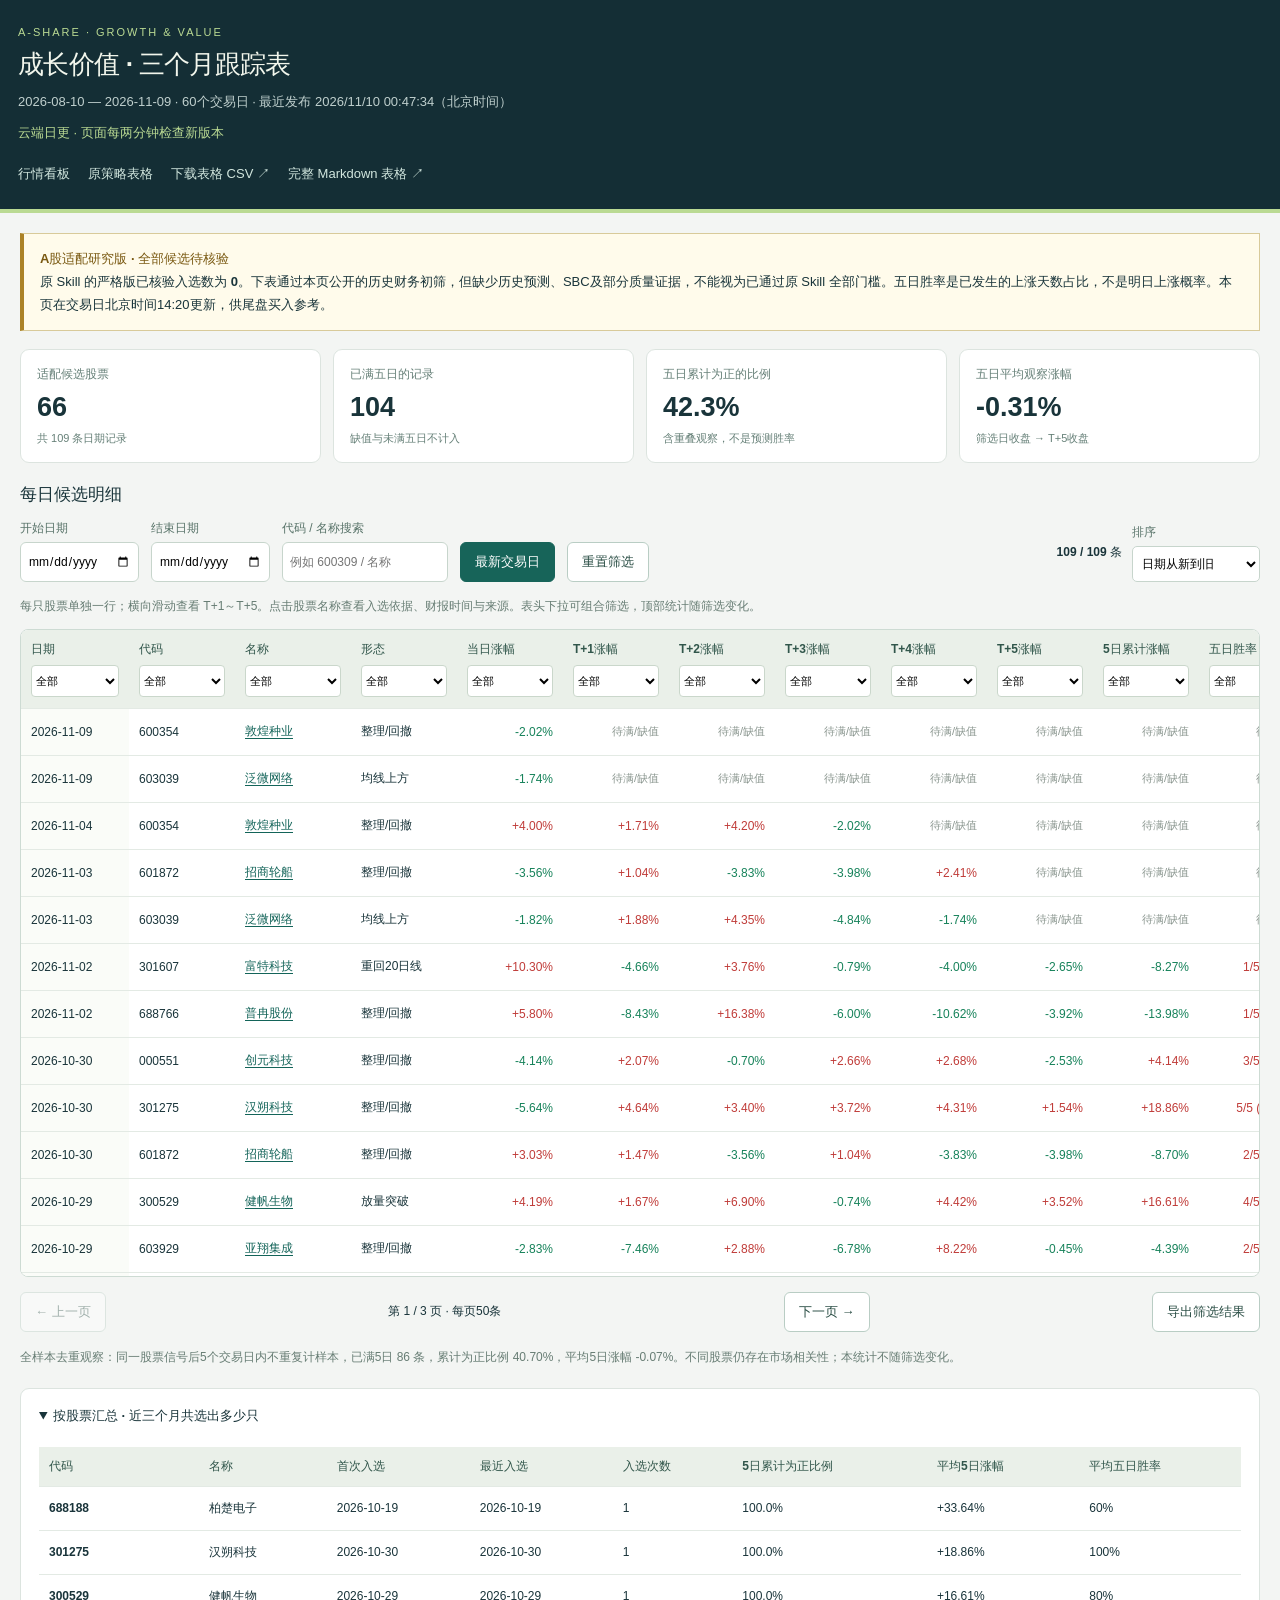
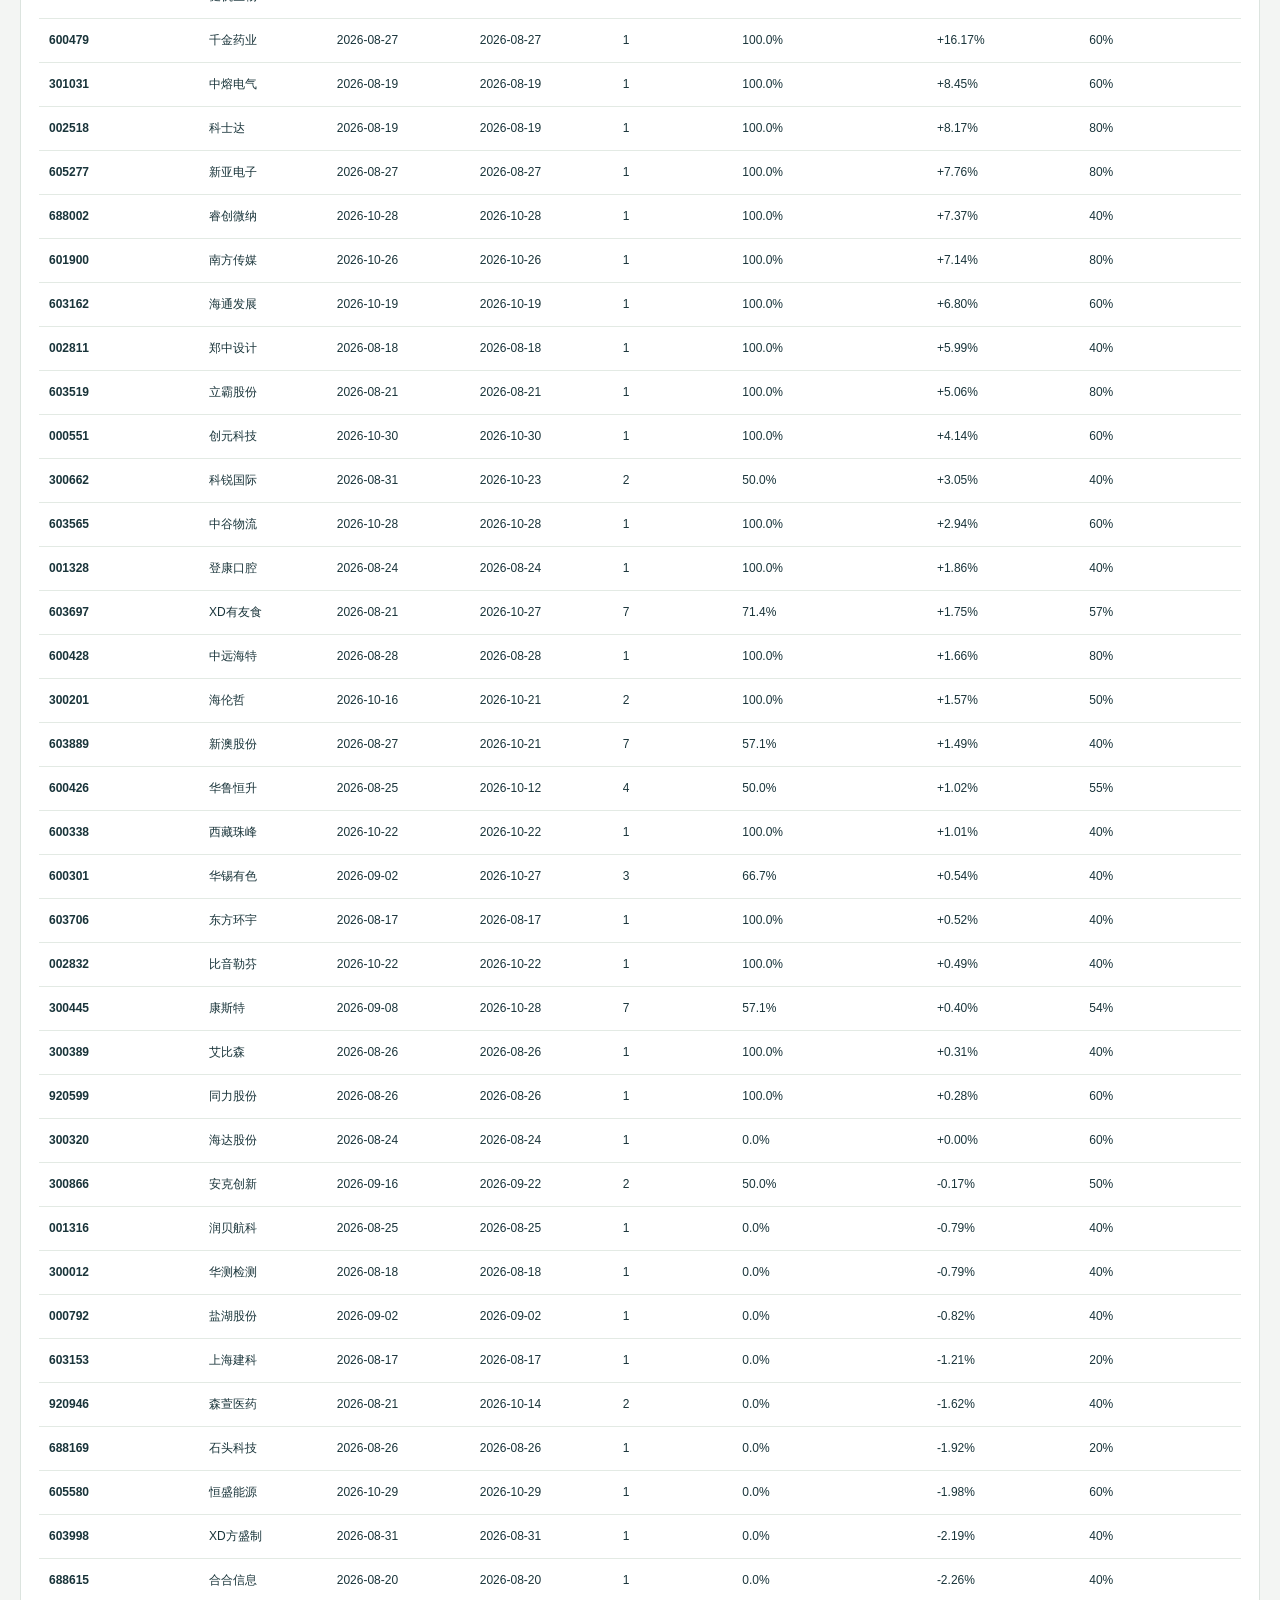
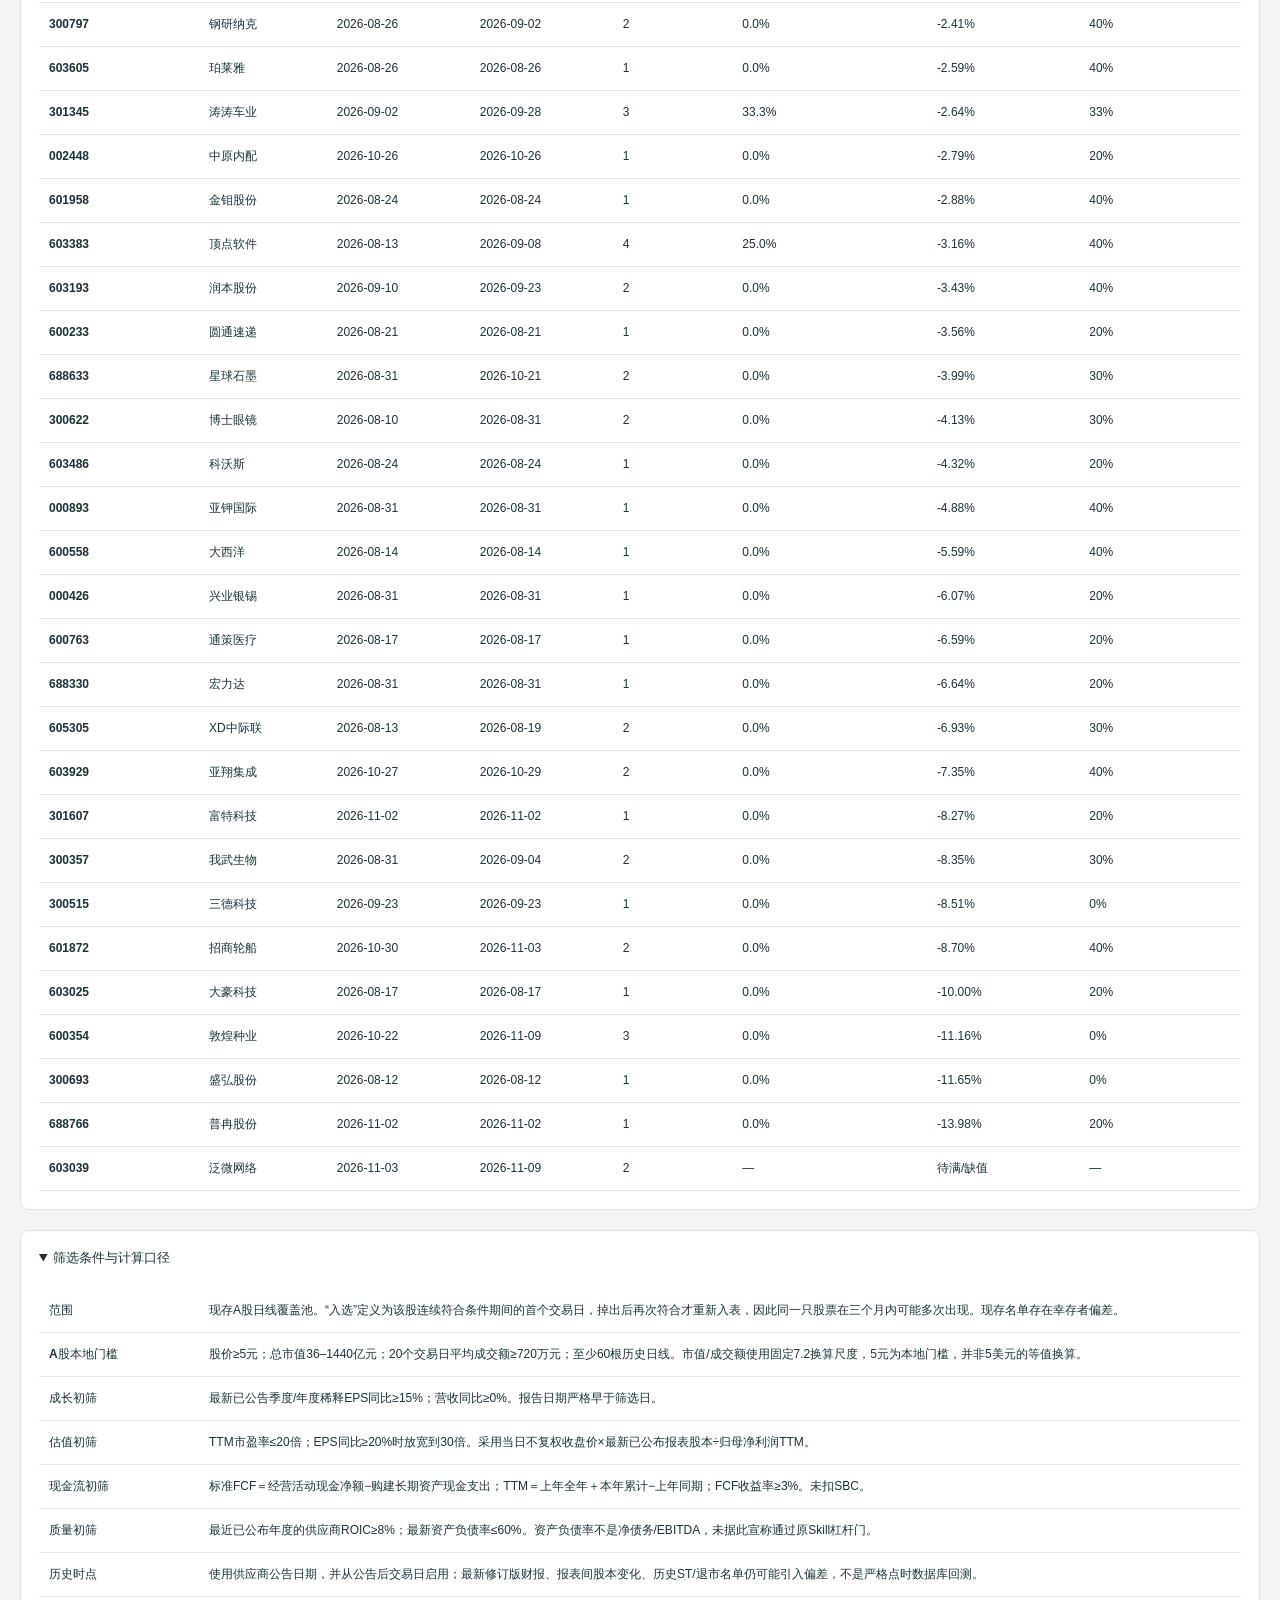
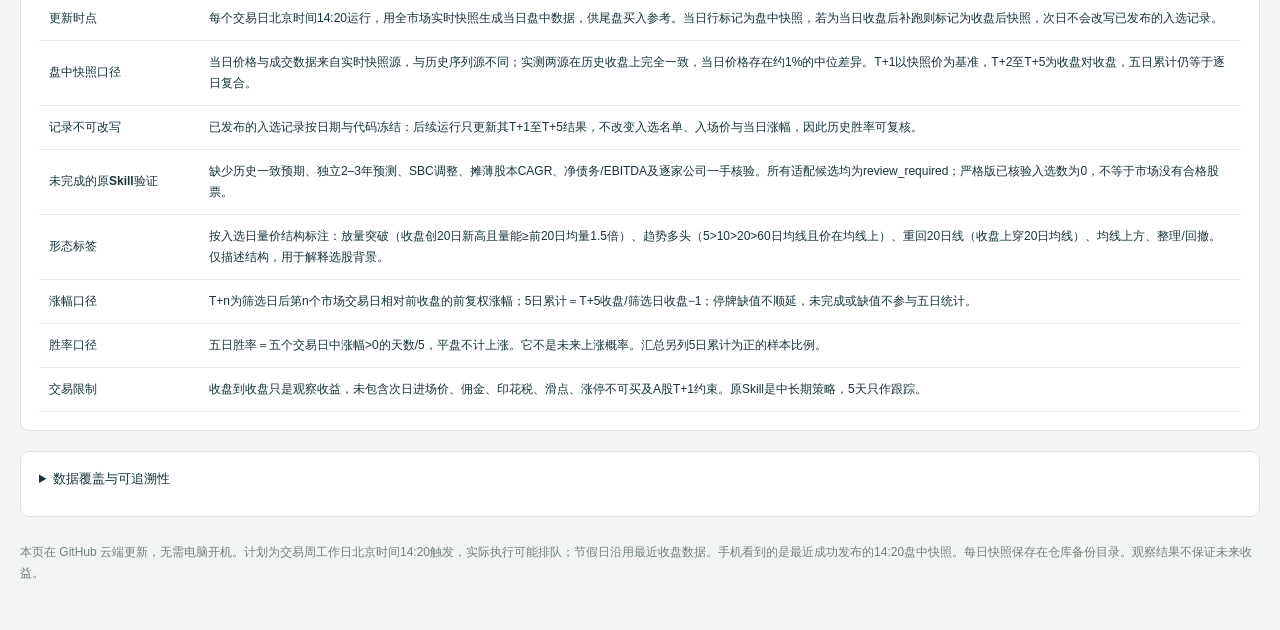
==== commit 929cedee: "daily update 2026-11-09" ====
--- a/docs/garp.html
+++ b/docs/garp.html
@@ -13,7 +13,7 @@
 <div class="toolbar"><label>开始日期<input type="date" id="start"></label><label>结束日期<input type="date" id="end"></label><label>代码 / 名称搜索<input type="search" id="search" placeholder="例如 600309 / 名称"></label><button id="latest" class="primary">最新交易日</button><button id="reset">重置筛选</button><div class="sortline"><span id="resultInfo" aria-live="polite"></span><label>排序 <select id="sort"><option value="date-desc">日期从新到旧</option><option value="date-asc">日期从旧到新</option><option value="cum-desc">五日累计从高到低</option><option value="cum-asc">五日累计从低到高</option><option value="win-desc">五日胜率从高到低</option></select></label></div></div>
 <p class="hint">每只股票单独一行；横向滑动查看 T+1～T+5。点击股票名称查看入选依据、财报时间与来源。表头下拉可组合筛选，顶部统计随筛选变化。</p>
 <div class="tablewrap" tabindex="0" aria-label="选股表格，可左右滚动"><table id="results"><thead><tr><th>日期</th><th>代码</th><th>名称</th><th>形态</th><th>当日涨幅</th><th>T+1涨幅</th><th>T+2涨幅</th><th>T+3涨幅</th><th>T+4涨幅</th><th>T+5涨幅</th><th>5日累计涨幅</th><th>五日胜率</th></tr></thead><tbody id="body"></tbody></table></div>
-<noscript><p>浏览器禁用脚本，以下显示全部数据；筛选与自动刷新需启用脚本。</p><div class="tablewrap"><table><thead><tr><th>日期</th><th>代码</th><th>名称</th><th>形态</th><th>当日涨幅</th><th>T+1涨幅</th><th>T+2涨幅</th><th>T+3涨幅</th><th>T+4涨幅</th><th>T+5涨幅</th><th>5日累计涨幅</th><th>五日胜率</th></tr></thead><tbody><tr><td>2026-11-04</td><td>600354</td><td>敦煌种业</td><td>整理/回撤</td><td>+4.00%</td><td>+1.71%</td><td>+4.20%</td><td>待满/缺值</td><td>待满/缺值</td><td>待满/缺值</td><td>待满/缺值</td><td>待满/缺值</td></tr><tr><td>2026-11-03</td><td>603039</td><td>泛微网络</td><td>均线上方</td><td>-1.82%</td><td>+1.88%</td><td>+4.35%</td><td>-4.84%</td><td>待满/缺值</td><td>待满/缺值</td><td>待满/缺值</td><td>待满/缺值</td></tr><tr><td>2026-11-03</td><td>601872</td><td>招商轮船</td><td>整理/回撤</td><td>-3.56%</td><td>+1.04%</td><td>-3.83%</td><td>-3.98%</td><td>待满/缺值</td><td>待满/缺值</td><td>待满/缺值</td><td>待满/缺值</td></tr><tr><td>2026-11-02</td><td>688766</td><td>普冉股份</td><td>整理/回撤</td><td>+5.80%</td><td>-8.43%</td><td>+16.38%</td><td>-6.00%</td><td>-10.62%</td><td>待满/缺值</td><td>待满/缺值</td><td>待满/缺值</td></tr><tr><td>2026-11-02</td><td>301607</td><td>富特科技</td><td>重回20日线</td><td>+10.30%</td><td>-4.66%</td><td>+3.76%</td><td>-0.79%</td><td>-4.00%</td><td>待满/缺值</td><td>待满/缺值</td><td>待满/缺值</td></tr><tr><td>2026-10-30</td><td>601872</td><td>招商轮船</td><td>整理/回撤</td><td>+3.03%</td><td>+1.47%</td><td>-3.56%</td><td>+1.04%</td><td>-3.83%</td><td>-3.98%</td><td>-8.70%</td><td>40%</td></tr><tr><td>2026-10-30</td><td>301275</td><td>汉朔科技</td><td>整理/回撤</td><td>-5.64%</td><td>+4.64%</td><td>+3.40%</td><td>+3.72%</td><td>+4.31%</td><td>+1.54%</td><td>+18.86%</td><td>100%</td></tr><tr><td>2026-10-30</td><td>000551</td><td>创元科技</td><td>整理/回撤</td><td>-4.14%</td><td>+2.07%</td><td>-0.70%</td><td>+2.66%</td><td>+2.68%</td><td>-2.53%</td><td>+4.14%</td><td>60%</td></tr><tr><td>2026-10-29</td><td>605580</td><td>恒盛能源</td><td>整理/回撤</td><td>-3.11%</td><td>-6.49%</td><td>+1.78%</td><td>-2.79%</td><td>+3.07%</td><td>+2.79%</td><td>-1.98%</td><td>60%</td></tr><tr><td>2026-10-29</td><td>603929</td><td>亚翔集成</td><td>整理/回撤</td><td>-2.83%</td><td>-7.46%</td><td>+2.88%</td><td>-6.78%</td><td>+8.22%</td><td>-0.45%</td><td>-4.39%</td><td>40%</td></tr><tr><td>2026-10-29</td><td>300529</td><td>健帆生物</td><td>放量突破</td><td>+4.19%</td><td>+1.67%</td><td>+6.90%</td><td>-0.74%</td><td>+4.42%</td><td>+3.52%</td><td>+16.61%</td><td>80%</td></tr><tr><td>2026-10-28</td><td>688002</td><td>睿创微纳</td><td>整理/回撤</td><td>+0.27%</td><td>-2.44%</td><td>-0.38%</td><td>+6.04%</td><td>-0.49%</td><td>+4.69%</td><td>+7.37%</td><td>40%</td></tr><tr><td>2026-10-28</td><td>603565</td><td>中谷物流</td><td>均线上方</td><td>+0.87%</td><td>-0.40%</td><td>+0.08%</td><td>+2.95%</td><td>-0.70%</td><td>+1.01%</td><td>+2.94%</td><td>60%</td></tr><tr><td>2026-10-28</td><td>300445</td><td>康斯特</td><td>整理/回撤</td><td>+4.65%</td><td>-3.35%</td><td>-2.69%</td><td>+0.25%</td><td>-1.90%</td><td>+2.94%</td><td>-4.80%</td><td>40%</td></tr><tr><td>2026-10-27</td><td>603929</td><td>亚翔集成</td><td>整理/回撤</td><td>-3.87%</td><td>+3.98%</td><td>-2.83%</td><td>-7.46%</td><td>+2.88%</td><td>-6.78%</td><td>-10.32%</td><td>40%</td></tr><tr><td>2026-10-27</td><td>603697</td><td>有友食品</td><td>整理/回撤</td><td>-1.57%</td><td>+0.21%</td><td>+0.32%</td><td>+3.61%</td><td>+2.25%</td><td>+1.20%</td><td>+7.78%</td><td>100%</td></tr><tr><td>2026-10-27</td><td>600301</td><td>华锡有色</td><td>整理/回撤</td><td>-1.76%</td><td>-1.43%</td><td>-2.15%</td><td>-3.61%</td><td>+2.79%</td><td>-0.42%</td><td>-4.85%</td><td>20%</td></tr><tr><td>2026-10-26</td><td>601900</td><td>南方传媒</td><td>均线上方</td><td>+10.02%</td><td>+0.84%</td><td>+2.29%</td><td>+0.34%</td><td>-0.61%</td><td>+4.15%</td><td>+7.14%</td><td>80%</td></tr><tr><td>2026-10-26</td><td>300445</td><td>康斯特</td><td>整理/回撤</td><td>-5.08%</td><td>-3.71%</td><td>+4.65%</td><td>-2.34%</td><td>-2.69%</td><td>+0.25%</td><td>-4.00%</td><td>40%</td></tr><tr><td>2026-10-26</td><td>002448</td><td>中原内配</td><td>整理/回撤</td><td>-0.57%</td><td>-0.77%</td><td>+5.14%</td><td>-5.90%</td><td>-0.98%</td><td>+0.00%</td><td>-2.79%</td><td>20%</td></tr><tr><td>2026-10-23</td><td>300662</td><td>科锐国际</td><td>整理/回撤</td><td>+4.37%</td><td>+4.82%</td><td>-3.89%</td><td>+2.68%</td><td>-0.92%</td><td>-3.62%</td><td>-1.22%</td><td>40%</td></tr><tr><td>2026-10-22</td><td>600354</td><td>敦煌种业</td><td>整理/回撤</td><td>-7.38%</td><td>-0.53%</td><td>-3.07%</td><td>-3.17%</td><td>-2.42%</td><td>-2.48%</td><td>-11.16%</td><td>0%</td></tr><tr><td>2026-10-22</td><td>600338</td><td>西藏珠峰</td><td>整理/回撤</td><td>-2.59%</td><td>+2.11%</td><td>-0.72%</td><td>-1.45%</td><td>+3.21%</td><td>-2.05%</td><td>+1.01%</td><td>40%</td></tr><tr><td>2026-10-22</td><td>300445</td><td>康斯特</td><td>整理/回撤</td><td>-2.42%</td><td>+3.35%</td><td>-5.08%</td><td>-3.71%</td><td>+4.65%</td><td>-2.34%</td><td>-3.46%</td><td>40%</td></tr><tr><td>2026-10-22</td><td>002832</td><td>比音勒芬</td><td>均线上方</td><td>+0.75%</td><td>-1.23%</td><td>+2.95%</td><td>-1.58%</td><td>+0.41%</td><td>+0.00%</td><td>+0.49%</td><td>40%</td></tr><tr><td>2026-10-21</td><td>688633</td><td>星球石墨</td><td>整理/回撤</td><td>-0.05%</td><td>-5.68%</td><td>+2.71%</td><td>-1.32%</td><td>-2.62%</td><td>+3.10%</td><td>-4.02%</td><td>40%</td></tr><tr><td>2026-10-21</td><td>603889</td><td>新澳股份</td><td>整理/回撤</td><td>-1.31%</td><td>-1.99%</td><td>+4.06%</td><td>+1.63%</td><td>-2.56%</td><td>+3.61%</td><td>+4.64%</td><td>60%</td></tr><tr><td>2026-10-21</td><td>603697</td><td>有友食品</td><td>整理/回撤</td><td>-1.69%</td><td>-1.08%</td><td>+1.96%</td><td>+1.71%</td><td>-1.57%</td><td>+0.21%</td><td>+1.18%</td><td>60%</td></tr><tr><td>2026-10-21</td><td>300201</td><td>海伦哲</td><td>整理/回撤</td><td>-2.43%</td><td>-4.97%</td><td>+8.35%</td><td>-6.78%</td><td>-0.60%</td><td>+5.31%</td><td>+0.48%</td><td>40%</td></tr><tr><td>2026-10-19</td><td>688188</td><td>柏楚电子</td><td>重回20日线</td><td>+5.28%</td><td>+27.26%</td><td>-1.85%</td><td>-1.10%</td><td>+6.17%</td><td>+1.89%</td><td>+33.64%</td><td>60%</td></tr><tr><td>2026-10-19</td><td>603697</td><td>有友食品</td><td>整理/回撤</td><td>-0.96%</td><td>+1.72%</td><td>-1.69%</td><td>-1.08%</td><td>+1.96%</td><td>+1.71%</td><td>+2.58%</td><td>60%</td></tr><tr><td>2026-10-19</td><td>603162</td><td>海通发展</td><td>整理/回撤</td><td>-2.11%</td><td>-0.20%</td><td>+6.32%</td><td>-2.88%</td><td>+0.29%</td><td>+3.34%</td><td>+6.80%</td><td>60%</td></tr><tr><td>2026-10-16</td><td>603889</td><td>新澳股份</td><td>整理/回撤</td><td>-3.36%</td><td>+1.82%</td><td>-0.65%</td><td>-1.31%</td><td>-1.99%</td><td>+4.06%</td><td>+1.82%</td><td>40%</td></tr><tr><td>2026-10-16</td><td>300445</td><td>康斯特</td><td>整理/回撤</td><td>+1.95%</td><td>+1.28%</td><td>+2.98%</td><td>-1.22%</td><td>-2.42%</td><td>+3.35%</td><td>+3.89%</td><td>60%</td></tr><tr><td>2026-10-16</td><td>300201</td><td>海伦哲</td><td>整理/回撤</td><td>-0.57%</td><td>+0.76%</td><td>+1.42%</td><td>-2.43%</td><td>-4.97%</td><td>+8.35%</td><td>+2.67%</td><td>60%</td></tr><tr><td>2026-10-15</td><td>603697</td><td>有友食品</td><td>整理/回撤</td><td>-1.48%</td><td>+1.07%</td><td>-0.96%</td><td>+1.29%</td><td>-1.69%</td><td>-1.08%</td><td>-1.39%</td><td>40%</td></tr><tr><td>2026-10-14</td><td>920946</td><td>森萱医药</td><td>均线上方</td><td>-4.89%</td><td>-5.15%</td><td>+0.39%</td><td>+0.49%</td><td>+2.84%</td><td>-0.29%</td><td>-1.87%</td><td>60%</td></tr><tr><td>2026-10-14</td><td>300445</td><td>康斯特</td><td>整理/回撤</td><td>-2.76%</td><td>-3.98%</td><td>+1.95%</td><td>+1.28%</td><td>+2.98%</td><td>-1.22%</td><td>+0.85%</td><td>60%</td></tr><tr><td>2026-10-12</td><td>600426</td><td>华鲁恒升</td><td>整理/回撤</td><td>-4.27%</td><td>-3.17%</td><td>-0.11%</td><td>-2.79%</td><td>+3.15%</td><td>+2.46%</td><td>-0.62%</td><td>40%</td></tr><tr><td>2026-09-28</td><td>301345</td><td>涛涛车业</td><td>整理/回撤</td><td>-3.58%</td><td>-0.84%</td><td>-0.46%</td><td>-5.70%</td><td>-2.30%</td><td>-0.07%</td><td>-9.13%</td><td>0%</td></tr><tr><td>2026-09-24</td><td>600426</td><td>华鲁恒升</td><td>整理/回撤</td><td>-3.29%</td><td>-2.89%</td><td>-1.83%</td><td>+2.02%</td><td>+2.03%</td><td>+1.53%</td><td>+0.76%</td><td>60%</td></tr><tr><td>2026-09-23</td><td>603193</td><td>润本生物技术股份</td><td>均线上方</td><td>-1.26%</td><td>-1.03%</td><td>+0.10%</td><td>-0.99%</td><td>+1.25%</td><td>-4.05%</td><td>-4.71%</td><td>40%</td></tr><tr><td>2026-09-23</td><td>300515</td><td>三德科技</td><td>放量突破</td><td>+6.70%</td><td>-3.60%</td><td>-3.26%</td><td>-0.49%</td><td>-0.74%</td><td>-0.68%</td><td>-8.51%</td><td>0%</td></tr><tr><td>2026-09-22</td><td>603889</td><td>新澳股份</td><td>整理/回撤</td><td>-0.98%</td><td>-0.17%</td><td>-0.33%</td><td>-1.33%</td><td>+0.34%</td><td>+1.34%</td><td>-0.17%</td><td>40%</td></tr><tr><td>2026-09-22</td><td>300866</td><td>安克创新</td><td>整理/回撤</td><td>-3.32%</td><td>-0.12%</td><td>-1.58%</td><td>-1.23%</td><td>+2.93%</td><td>+0.65%</td><td>+0.59%</td><td>40%</td></tr><tr><td>2026-09-17</td><td>603889</td><td>新澳股份</td><td>整理/回撤</td><td>-0.99%</td><td>+2.16%</td><td>-0.65%</td><td>-0.98%</td><td>-0.17%</td><td>-0.33%</td><td>+0.00%</td><td>20%</td></tr><tr><td>2026-09-17</td><td>301345</td><td>涛涛车业</td><td>整理/回撤</td><td>-2.43%</td><td>+3.21%</td><td>+1.34%</td><td>-1.20%</td><td>+0.26%</td><td>-2.13%</td><td>+1.39%</td><td>60%</td></tr><tr><td>2026-09-16</td><td>603889</td><td>新澳股份</td><td>均线上方</td><td>-0.16%</td><td>-0.33%</td><td>+2.16%</td><td>-0.65%</td><td>-0.98%</td><td>-0.17%</td><td>+0.00%</td><td>20%</td></tr><tr><td>2026-09-16</td><td>300866</td><td>安克创新</td><td>整理/回撤</td><td>-1.89%</td><td>-0.21%</td><td>+1.24%</td><td>+0.92%</td><td>-3.34%</td><td>+0.53%</td><td>-0.92%</td><td>60%</td></tr><tr><td>2026-09-15</td><td>603697</td><td>有友食品</td><td>整理/回撤</td><td>-1.80%</td><td>-0.22%</td><td>-2.59%</td><td>+0.22%</td><td>+1.10%</td><td>-0.11%</td><td>-1.61%</td><td>40%</td></tr><tr><td>2026-09-11</td><td>603889</td><td>新澳股份</td><td>均线上方</td><td>-0.65%</td><td>-1.32%</td><td>+1.67%</td><td>-0.16%</td><td>-0.99%</td><td>+2.16%</td><td>+1.32%</td><td>40%</td></tr><tr><td>2026-09-11</td><td>600426</td><td>华鲁恒升</td><td>整理/回撤</td><td>-4.43%</td><td>-2.01%</td><td>+0.67%</td><td>-0.66%</td><td>-1.59%</td><td>+0.26%</td><td>-3.32%</td><td>40%</td></tr><tr><td>2026-09-10</td><td>603193</td><td>润本股份</td><td>整理/回撤</td><td>-5.14%</td><td>-5.32%</td><td>+2.44%</td><td>-0.10%</td><td>+1.09%</td><td>-0.10%</td><td>-2.16%</td><td>40%</td></tr><tr><td>2026-09-10</td><td>300445</td><td>康斯特</td><td>整理/回撤</td><td>-1.74%</td><td>-0.97%</td><td>+2.82%</td><td>+2.74%</td><td>+1.47%</td><td>+0.16%</td><td>+6.33%</td><td>80%</td></tr><tr><td>2026-09-08</td><td>603383</td><td>顶点软件</td><td>整理/回撤</td><td>-1.04%</td><td>-1.82%</td><td>-0.57%</td><td>-4.49%</td><td>+0.49%</td><td>-0.67%</td><td>-6.94%</td><td>20%</td></tr><tr><td>2026-09-08</td><td>300445</td><td>康斯特</td><td>整理/回撤</td><td>-1.62%</td><td>+1.13%</td><td>-1.74%</td><td>-0.97%</td><td>+2.82%</td><td>+2.74%</td><td>+3.97%</td><td>60%</td></tr><tr><td>2026-09-04</td><td>600301</td><td>华锡有色</td><td>整理/回撤</td><td>-0.66%</td><td>-0.53%</td><td>+3.09%</td><td>+2.91%</td><td>-0.67%</td><td>-3.61%</td><td>+1.02%</td><td>40%</td></tr><tr><td>2026-09-04</td><td>300357</td><td>我武生物</td><td>整理/回撤</td><td>-2.62%</td><td>-1.32%</td><td>+1.25%</td><td>-8.80%</td><td>-2.90%</td><td>-2.32%</td><td>-13.57%</td><td>20%</td></tr><tr><td>2026-09-02</td><td>603383</td><td>顶点软件</td><td>整理/回撤</td><td>-1.80%</td><td>+0.18%</td><td>+2.88%</td><td>-1.37%</td><td>-1.04%</td><td>-1.82%</td><td>-1.23%</td><td>40%</td></tr><tr><td>2026-09-02</td><td>600301</td><td>华锡有色</td><td>整理/回撤</td><td>-4.26%</td><td>+0.60%</td><td>-0.66%</td><td>-0.53%</td><td>+3.09%</td><td>+2.91%</td><td>+5.44%</td><td>60%</td></tr><tr><td>2026-09-02</td><td>301345</td><td>涛涛车业</td><td>整理/回撤</td><td>-4.53%</td><td>+1.23%</td><td>+0.20%</td><td>-0.04%</td><td>-1.49%</td><td>-0.04%</td><td>-0.17%</td><td>40%</td></tr><tr><td>2026-09-02</td><td>300797</td><td>钢研纳克</td><td>整理/回撤</td><td>-2.19%</td><td>-1.04%</td><td>-0.75%</td><td>-0.30%</td><td>+0.08%</td><td>-1.29%</td><td>-3.28%</td><td>20%</td></tr><tr><td>2026-09-02</td><td>000792</td><td>盐湖股份</td><td>整理/回撤</td><td>-3.27%</td><td>+0.48%</td><td>-1.55%</td><td>-1.39%</td><td>+2.09%</td><td>-0.41%</td><td>-0.82%</td><td>40%</td></tr><tr><td>2026-08-31</td><td>688633</td><td>星球石墨</td><td>整理/回撤</td><td>-4.63%</td><td>-0.55%</td><td>-1.82%</td><td>-1.30%</td><td>+0.35%</td><td>-0.70%</td><td>-3.96%</td><td>20%</td></tr><tr><td>2026-08-31</td><td>688330</td><td>宏力达</td><td>放量突破</td><td>+12.49%</td><td>-2.75%</td><td>-1.83%</td><td>-2.35%</td><td>+0.44%</td><td>-0.30%</td><td>-6.64%</td><td>20%</td></tr><tr><td>2026-08-31</td><td>603998</td><td>XD方盛制</td><td>趋势多头</td><td>+4.47%</td><td>+0.64%</td><td>-0.82%</td><td>-1.65%</td><td>-1.49%</td><td>+1.13%</td><td>-2.19%</td><td>40%</td></tr><tr><td>2026-08-31</td><td>603697</td><td>XD有友食</td><td>整理/回撤</td><td>-1.72%</td><td>-0.74%</td><td>-0.11%</td><td>+0.43%</td><td>+3.21%</td><td>+0.62%</td><td>+3.40%</td><td>60%</td></tr><tr><td>2026-08-31</td><td>300662</td><td>科锐国际</td><td>重回20日线</td><td>+2.08%</td><td>-0.53%</td><td>+4.78%</td><td>-2.33%</td><td>+6.90%</td><td>-1.38%</td><td>+7.32%</td><td>40%</td></tr><tr><td>2026-08-31</td><td>300622</td><td>博士眼镜</td><td>重回20日线</td><td>+6.07%</td><td>+0.76%</td><td>+0.00%</td><td>-2.65%</td><td>+1.17%</td><td>-0.77%</td><td>-1.53%</td><td>40%</td></tr><tr><td>2026-08-31</td><td>300357</td><td>我武生物</td><td>整理/回撤</td><td>-2.36%</td><td>+1.74%</td><td>+0.18%</td><td>-1.10%</td><td>-2.62%</td><td>-1.32%</td><td>-3.13%</td><td>40%</td></tr><tr><td>2026-08-31</td><td>000893</td><td>亚钾国际</td><td>均线上方</td><td>-1.80%</td><td>+1.34%</td><td>-1.09%</td><td>-1.64%</td><td>+2.48%</td><td>-5.85%</td><td>-4.88%</td><td>40%</td></tr><tr><td>2026-08-31</td><td>000426</td><td>兴业银锡</td><td>均线上方</td><td>-4.16%</td><td>-1.43%</td><td>-3.21%</td><td>+3.29%</td><td>-2.11%</td><td>-2.63%</td><td>-6.07%</td><td>20%</td></tr><tr><td>2026-08-28</td><td>600428</td><td>中远海特</td><td>整理/回撤</td><td>+4.46%</td><td>+0.17%</td><td>+1.57%</td><td>-4.28%</td><td>+4.30%</td><td>+0.09%</td><td>+1.66%</td><td>80%</td></tr><tr><td>2026-08-27</td><td>605277</td><td>新亚电子</td><td>放量突破</td><td>+1.86%</td><td>-1.59%</td><td>+0.90%</td><td>+1.01%</td><td>+2.64%</td><td>+4.69%</td><td>+7.76%</td><td>80%</td></tr><tr><td>2026-08-27</td><td>603889</td><td>新澳股份</td><td>趋势多头</td><td>+0.33%</td><td>+0.83%</td><td>-1.64%</td><td>+2.17%</td><td>+1.80%</td><td>-0.32%</td><td>+2.82%</td><td>60%</td></tr><tr><td>2026-08-27</td><td>600479</td><td>千金药业</td><td>放量突破</td><td>+9.98%</td><td>+8.50%</td><td>-8.97%</td><td>+10.19%</td><td>-3.11%</td><td>+10.17%</td><td>+16.17%</td><td>60%</td></tr><tr><td>2026-08-26</td><td>920599</td><td>同力股份</td><td>放量突破</td><td>+3.59%</td><td>-0.55%</td><td>-1.16%</td><td>+0.50%</td><td>+1.23%</td><td>+0.28%</td><td>+0.28%</td><td>60%</td></tr><tr><td>2026-08-26</td><td>688169</td><td>石头科技</td><td>趋势多头</td><td>-2.54%</td><td>-0.74%</td><td>-1.53%</td><td>-0.87%</td><td>+4.79%</td><td>-3.39%</td><td>-1.92%</td><td>20%</td></tr><tr><td>2026-08-26</td><td>603605</td><td>珀莱雅</td><td>均线上方</td><td>+3.37%</td><td>-3.32%</td><td>-1.62%</td><td>-1.70%</td><td>+3.87%</td><td>+0.29%</td><td>-2.59%</td><td>40%</td></tr><tr><td>2026-08-26</td><td>300797</td><td>钢研纳克</td><td>均线上方</td><td>-1.09%</td><td>+1.69%</td><td>+0.07%</td><td>+0.29%</td><td>-1.37%</td><td>-2.19%</td><td>-1.54%</td><td>60%</td></tr><tr><td>2026-08-26</td><td>300389</td><td>艾比森</td><td>均线上方</td><td>+1.75%</td><td>+0.78%</td><td>-1.01%</td><td>+1.41%</td><td>-0.08%</td><td>-0.77%</td><td>+0.31%</td><td>40%</td></tr><tr><td>2026-08-25</td><td>600426</td><td>华鲁恒升</td><td>整理/回撤</td><td>-0.55%</td><td>+0.90%</td><td>+2.09%</td><td>+4.82%</td><td>-1.67%</td><td>+1.04%</td><td>+7.26%</td><td>80%</td></tr><tr><td>2026-08-25</td><td>001316</td><td>润贝航科</td><td>均线上方</td><td>-0.23%</td><td>-1.50%</td><td>-2.39%</td><td>+3.11%</td><td>+2.45%</td><td>-2.32%</td><td>-0.79%</td><td>40%</td></tr><tr><td>2026-08-24</td><td>603486</td><td>科沃斯</td><td>整理/回撤</td><td>-9.98%</td><td>+2.11%</td><td>-4.32%</td><td>-1.39%</td><td>-0.02%</td><td>-0.66%</td><td>-4.32%</td><td>20%</td></tr><tr><td>2026-08-24</td><td>601958</td><td>金钼股份</td><td>重回20日线</td><td>+6.15%</td><td>-5.24%</td><td>+4.44%</td><td>+1.48%</td><td>-1.03%</td><td>-2.29%</td><td>-2.88%</td><td>40%</td></tr><tr><td>2026-08-24</td><td>300320</td><td>海达股份</td><td>均线上方</td><td>-0.71%</td><td>+0.24%</td><td>-0.24%</td><td>-0.24%</td><td>+0.12%</td><td>+0.12%</td><td>+0.00%</td><td>60%</td></tr><tr><td>2026-08-24</td><td>001328</td><td>登康口腔</td><td>整理/回撤</td><td>-1.55%</td><td>+3.04%</td><td>+0.00%</td><td>-1.21%</td><td>-0.07%</td><td>+0.14%</td><td>+1.86%</td><td>40%</td></tr><tr><td>2026-08-21</td><td>920946</td><td>森萱医药</td><td>均线上方</td><td>-9.02%</td><td>-4.81%</td><td>+4.12%</td><td>+0.00%</td><td>-0.30%</td><td>-0.20%</td><td>-1.37%</td><td>20%</td></tr><tr><td>2026-08-21</td><td>603697</td><td>XD有友食</td><td>整理/回撤</td><td>-2.18%</td><td>-3.78%</td><td>+4.04%</td><td>-0.97%</td><td>+0.00%</td><td>+1.20%</td><td>+0.32%</td><td>40%</td></tr><tr><td>2026-08-21</td><td>603519</td><td>立霸股份</td><td>趋势多头</td><td>-0.73%</td><td>+2.50%</td><td>+2.85%</td><td>-5.43%</td><td>+4.34%</td><td>+1.00%</td><td>+5.06%</td><td>80%</td></tr><tr><td>2026-08-21</td><td>600233</td><td>圆通速递</td><td>整理/回撤</td><td>-0.46%</td><td>-1.38%</td><td>-2.27%</td><td>+0.24%</td><td>+0.00%</td><td>-0.18%</td><td>-3.56%</td><td>20%</td></tr><tr><td>2026-08-20</td><td>688615</td><td>合合信息</td><td>整理/回撤</td><td>-13.15%</td><td>-2.94%</td><td>-4.48%</td><td>+3.39%</td><td>-0.74%</td><td>+2.74%</td><td>-2.26%</td><td>40%</td></tr><tr><td>2026-08-19</td><td>605305</td><td>XD中际联</td><td>整理/回撤</td><td>-4.19%</td><td>-1.24%</td><td>+0.30%</td><td>-2.55%</td><td>+3.54%</td><td>-9.80%</td><td>-9.85%</td><td>40%</td></tr><tr><td>2026-08-19</td><td>603383</td><td>顶点软件</td><td>整理/回撤</td><td>-2.34%</td><td>-3.73%</td><td>+1.64%</td><td>-1.99%</td><td>+2.07%</td><td>+2.55%</td><td>+0.38%</td><td>60%</td></tr><tr><td>2026-08-19</td><td>301031</td><td>中熔电气</td><td>均线上方</td><td>-5.64%</td><td>+1.35%</td><td>+3.42%</td><td>-1.61%</td><td>-1.70%</td><td>+6.98%</td><td>+8.45%</td><td>60%</td></tr><tr><td>2026-08-19</td><td>002518</td><td>科士达</td><td>整理/回撤</td><td>-7.00%</td><td>-0.15%</td><td>+1.92%</td><td>+3.21%</td><td>+2.21%</td><td>+0.77%</td><td>+8.17%</td><td>80%</td></tr><tr><td>2026-08-18</td><td>300012</td><td>华测检测</td><td>趋势多头</td><td>+0.00%</td><td>-1.51%</td><td>+1.47%</td><td>-0.85%</td><td>+0.20%</td><td>-0.07%</td><td>-0.79%</td><td>40%</td></tr><tr><td>2026-08-18</td><td>002811</td><td>郑中设计</td><td>放量突破</td><td>+5.09%</td><td>-2.30%</td><td>+10.16%</td><td>+1.68%</td><td>-2.40%</td><td>-0.77%</td><td>+5.99%</td><td>40%</td></tr><tr><td>2026-08-17</td><td>603706</td><td>东方环宇</td><td>均线上方</td><td>+1.84%</td><td>+1.66%</td><td>-1.42%</td><td>+1.65%</td><td>-0.96%</td><td>-0.36%</td><td>+0.52%</td><td>40%</td></tr><tr><td>2026-08-17</td><td>603153</td><td>上海建科</td><td>均线上方</td><td>+0.38%</td><td>-0.76%</td><td>-1.68%</td><td>+2.02%</td><td>-0.23%</td><td>-0.53%</td><td>-1.21%</td><td>20%</td></tr><tr><td>2026-08-17</td><td>603025</td><td>大豪科技</td><td>均线上方</td><td>-1.19%</td><td>-3.33%</td><td>-4.83%</td><td>+0.72%</td><td>-0.65%</td><td>-2.24%</td><td>-10.00%</td><td>20%</td></tr><tr><td>2026-08-17</td><td>600763</td><td>通策医疗</td><td>均线上方</td><td>-1.20%</td><td>-2.83%</td><td>-2.08%</td><td>+3.66%</td><td>-3.20%</td><td>-2.15%</td><td>-6.59%</td><td>20%</td></tr><tr><td>2026-08-14</td><td>600558</td><td>大西洋</td><td>放量突破</td><td>+4.37%</td><td>-0.20%</td><td>-3.60%</td><td>-3.32%</td><td>+0.21%</td><td>+1.28%</td><td>-5.59%</td><td>40%</td></tr><tr><td>2026-08-13</td><td>605305</td><td>XD中际联</td><td>整理/回撤</td><td>-2.25%</td><td>-1.49%</td><td>+2.04%</td><td>-0.10%</td><td>-4.19%</td><td>-0.22%</td><td>-4.00%</td><td>20%</td></tr><tr><td>2026-08-13</td><td>603383</td><td>顶点软件</td><td>均线上方</td><td>-1.07%</td><td>-0.34%</td><td>+0.81%</td><td>+0.74%</td><td>-2.34%</td><td>-3.73%</td><td>-4.84%</td><td>40%</td></tr><tr><td>2026-08-12</td><td>300693</td><td>盛弘股份</td><td>放量突破</td><td>+6.66%</td><td>-2.46%</td><td>-1.36%</td><td>-0.42%</td><td>-1.07%</td><td>-6.79%</td><td>-11.65%</td><td>0%</td></tr><tr><td>2026-08-10</td><td>300622</td><td>博士眼镜</td><td>均线上方</td><td>+1.22%</td><td>-2.58%</td><td>-0.39%</td><td>-3.31%</td><td>-2.01%</td><td>+1.44%</td><td>-6.74%</td><td>20%</td></tr></tbody></table></div></noscript>
+<noscript><p>浏览器禁用脚本，以下显示全部数据；筛选与自动刷新需启用脚本。</p><div class="tablewrap"><table><thead><tr><th>日期</th><th>代码</th><th>名称</th><th>形态</th><th>当日涨幅</th><th>T+1涨幅</th><th>T+2涨幅</th><th>T+3涨幅</th><th>T+4涨幅</th><th>T+5涨幅</th><th>5日累计涨幅</th><th>五日胜率</th></tr></thead><tbody><tr><td>2026-11-09</td><td>603039</td><td>泛微网络</td><td>均线上方</td><td>-1.74%</td><td>待满/缺值</td><td>待满/缺值</td><td>待满/缺值</td><td>待满/缺值</td><td>待满/缺值</td><td>待满/缺值</td><td>待满/缺值</td></tr><tr><td>2026-11-09</td><td>600354</td><td>敦煌种业</td><td>整理/回撤</td><td>-2.02%</td><td>待满/缺值</td><td>待满/缺值</td><td>待满/缺值</td><td>待满/缺值</td><td>待满/缺值</td><td>待满/缺值</td><td>待满/缺值</td></tr><tr><td>2026-11-04</td><td>600354</td><td>敦煌种业</td><td>整理/回撤</td><td>+4.00%</td><td>+1.71%</td><td>+4.20%</td><td>-2.02%</td><td>待满/缺值</td><td>待满/缺值</td><td>待满/缺值</td><td>待满/缺值</td></tr><tr><td>2026-11-03</td><td>603039</td><td>泛微网络</td><td>均线上方</td><td>-1.82%</td><td>+1.88%</td><td>+4.35%</td><td>-4.84%</td><td>-1.74%</td><td>待满/缺值</td><td>待满/缺值</td><td>待满/缺值</td></tr><tr><td>2026-11-03</td><td>601872</td><td>招商轮船</td><td>整理/回撤</td><td>-3.56%</td><td>+1.04%</td><td>-3.83%</td><td>-3.98%</td><td>+2.41%</td><td>待满/缺值</td><td>待满/缺值</td><td>待满/缺值</td></tr><tr><td>2026-11-02</td><td>688766</td><td>普冉股份</td><td>整理/回撤</td><td>+5.80%</td><td>-8.43%</td><td>+16.38%</td><td>-6.00%</td><td>-10.62%</td><td>-3.92%</td><td>-13.98%</td><td>20%</td></tr><tr><td>2026-11-02</td><td>301607</td><td>富特科技</td><td>重回20日线</td><td>+10.30%</td><td>-4.66%</td><td>+3.76%</td><td>-0.79%</td><td>-4.00%</td><td>-2.65%</td><td>-8.27%</td><td>20%</td></tr><tr><td>2026-10-30</td><td>601872</td><td>招商轮船</td><td>整理/回撤</td><td>+3.03%</td><td>+1.47%</td><td>-3.56%</td><td>+1.04%</td><td>-3.83%</td><td>-3.98%</td><td>-8.70%</td><td>40%</td></tr><tr><td>2026-10-30</td><td>301275</td><td>汉朔科技</td><td>整理/回撤</td><td>-5.64%</td><td>+4.64%</td><td>+3.40%</td><td>+3.72%</td><td>+4.31%</td><td>+1.54%</td><td>+18.86%</td><td>100%</td></tr><tr><td>2026-10-30</td><td>000551</td><td>创元科技</td><td>整理/回撤</td><td>-4.14%</td><td>+2.07%</td><td>-0.70%</td><td>+2.66%</td><td>+2.68%</td><td>-2.53%</td><td>+4.14%</td><td>60%</td></tr><tr><td>2026-10-29</td><td>605580</td><td>恒盛能源</td><td>整理/回撤</td><td>-3.11%</td><td>-6.49%</td><td>+1.78%</td><td>-2.79%</td><td>+3.07%</td><td>+2.79%</td><td>-1.98%</td><td>60%</td></tr><tr><td>2026-10-29</td><td>603929</td><td>亚翔集成</td><td>整理/回撤</td><td>-2.83%</td><td>-7.46%</td><td>+2.88%</td><td>-6.78%</td><td>+8.22%</td><td>-0.45%</td><td>-4.39%</td><td>40%</td></tr><tr><td>2026-10-29</td><td>300529</td><td>健帆生物</td><td>放量突破</td><td>+4.19%</td><td>+1.67%</td><td>+6.90%</td><td>-0.74%</td><td>+4.42%</td><td>+3.52%</td><td>+16.61%</td><td>80%</td></tr><tr><td>2026-10-28</td><td>688002</td><td>睿创微纳</td><td>整理/回撤</td><td>+0.27%</td><td>-2.44%</td><td>-0.38%</td><td>+6.04%</td><td>-0.49%</td><td>+4.69%</td><td>+7.37%</td><td>40%</td></tr><tr><td>2026-10-28</td><td>603565</td><td>中谷物流</td><td>均线上方</td><td>+0.87%</td><td>-0.40%</td><td>+0.08%</td><td>+2.95%</td><td>-0.70%</td><td>+1.01%</td><td>+2.94%</td><td>60%</td></tr><tr><td>2026-10-28</td><td>300445</td><td>康斯特</td><td>整理/回撤</td><td>+4.65%</td><td>-3.35%</td><td>-2.69%</td><td>+0.25%</td><td>-1.90%</td><td>+2.94%</td><td>-4.80%</td><td>40%</td></tr><tr><td>2026-10-27</td><td>603929</td><td>亚翔集成</td><td>整理/回撤</td><td>-3.87%</td><td>+3.98%</td><td>-2.83%</td><td>-7.46%</td><td>+2.88%</td><td>-6.78%</td><td>-10.32%</td><td>40%</td></tr><tr><td>2026-10-27</td><td>603697</td><td>有友食品</td><td>整理/回撤</td><td>-1.57%</td><td>+0.21%</td><td>+0.32%</td><td>+3.61%</td><td>+2.25%</td><td>+1.20%</td><td>+7.78%</td><td>100%</td></tr><tr><td>2026-10-27</td><td>600301</td><td>华锡有色</td><td>整理/回撤</td><td>-1.76%</td><td>-1.43%</td><td>-2.15%</td><td>-3.61%</td><td>+2.79%</td><td>-0.42%</td><td>-4.85%</td><td>20%</td></tr><tr><td>2026-10-26</td><td>601900</td><td>南方传媒</td><td>均线上方</td><td>+10.02%</td><td>+0.84%</td><td>+2.29%</td><td>+0.34%</td><td>-0.61%</td><td>+4.15%</td><td>+7.14%</td><td>80%</td></tr><tr><td>2026-10-26</td><td>300445</td><td>康斯特</td><td>整理/回撤</td><td>-5.08%</td><td>-3.71%</td><td>+4.65%</td><td>-2.34%</td><td>-2.69%</td><td>+0.25%</td><td>-4.00%</td><td>40%</td></tr><tr><td>2026-10-26</td><td>002448</td><td>中原内配</td><td>整理/回撤</td><td>-0.57%</td><td>-0.77%</td><td>+5.14%</td><td>-5.90%</td><td>-0.98%</td><td>+0.00%</td><td>-2.79%</td><td>20%</td></tr><tr><td>2026-10-23</td><td>300662</td><td>科锐国际</td><td>整理/回撤</td><td>+4.37%</td><td>+4.82%</td><td>-3.89%</td><td>+2.68%</td><td>-0.92%</td><td>-3.62%</td><td>-1.22%</td><td>40%</td></tr><tr><td>2026-10-22</td><td>600354</td><td>敦煌种业</td><td>整理/回撤</td><td>-7.38%</td><td>-0.53%</td><td>-3.07%</td><td>-3.17%</td><td>-2.42%</td><td>-2.48%</td><td>-11.16%</td><td>0%</td></tr><tr><td>2026-10-22</td><td>600338</td><td>西藏珠峰</td><td>整理/回撤</td><td>-2.59%</td><td>+2.11%</td><td>-0.72%</td><td>-1.45%</td><td>+3.21%</td><td>-2.05%</td><td>+1.01%</td><td>40%</td></tr><tr><td>2026-10-22</td><td>300445</td><td>康斯特</td><td>整理/回撤</td><td>-2.42%</td><td>+3.35%</td><td>-5.08%</td><td>-3.71%</td><td>+4.65%</td><td>-2.34%</td><td>-3.46%</td><td>40%</td></tr><tr><td>2026-10-22</td><td>002832</td><td>比音勒芬</td><td>均线上方</td><td>+0.75%</td><td>-1.23%</td><td>+2.95%</td><td>-1.58%</td><td>+0.41%</td><td>+0.00%</td><td>+0.49%</td><td>40%</td></tr><tr><td>2026-10-21</td><td>688633</td><td>星球石墨</td><td>整理/回撤</td><td>-0.05%</td><td>-5.68%</td><td>+2.71%</td><td>-1.32%</td><td>-2.62%</td><td>+3.10%</td><td>-4.02%</td><td>40%</td></tr><tr><td>2026-10-21</td><td>603889</td><td>新澳股份</td><td>整理/回撤</td><td>-1.31%</td><td>-1.99%</td><td>+4.06%</td><td>+1.63%</td><td>-2.56%</td><td>+3.61%</td><td>+4.64%</td><td>60%</td></tr><tr><td>2026-10-21</td><td>603697</td><td>有友食品</td><td>整理/回撤</td><td>-1.69%</td><td>-1.08%</td><td>+1.96%</td><td>+1.71%</td><td>-1.57%</td><td>+0.21%</td><td>+1.18%</td><td>60%</td></tr><tr><td>2026-10-21</td><td>300201</td><td>海伦哲</td><td>整理/回撤</td><td>-2.43%</td><td>-4.97%</td><td>+8.35%</td><td>-6.78%</td><td>-0.60%</td><td>+5.31%</td><td>+0.48%</td><td>40%</td></tr><tr><td>2026-10-19</td><td>688188</td><td>柏楚电子</td><td>重回20日线</td><td>+5.28%</td><td>+27.26%</td><td>-1.85%</td><td>-1.10%</td><td>+6.17%</td><td>+1.89%</td><td>+33.64%</td><td>60%</td></tr><tr><td>2026-10-19</td><td>603697</td><td>有友食品</td><td>整理/回撤</td><td>-0.96%</td><td>+1.72%</td><td>-1.69%</td><td>-1.08%</td><td>+1.96%</td><td>+1.71%</td><td>+2.58%</td><td>60%</td></tr><tr><td>2026-10-19</td><td>603162</td><td>海通发展</td><td>整理/回撤</td><td>-2.11%</td><td>-0.20%</td><td>+6.32%</td><td>-2.88%</td><td>+0.29%</td><td>+3.34%</td><td>+6.80%</td><td>60%</td></tr><tr><td>2026-10-16</td><td>603889</td><td>新澳股份</td><td>整理/回撤</td><td>-3.36%</td><td>+1.82%</td><td>-0.65%</td><td>-1.31%</td><td>-1.99%</td><td>+4.06%</td><td>+1.82%</td><td>40%</td></tr><tr><td>2026-10-16</td><td>300445</td><td>康斯特</td><td>整理/回撤</td><td>+1.95%</td><td>+1.28%</td><td>+2.98%</td><td>-1.22%</td><td>-2.42%</td><td>+3.35%</td><td>+3.89%</td><td>60%</td></tr><tr><td>2026-10-16</td><td>300201</td><td>海伦哲</td><td>整理/回撤</td><td>-0.57%</td><td>+0.76%</td><td>+1.42%</td><td>-2.43%</td><td>-4.97%</td><td>+8.35%</td><td>+2.67%</td><td>60%</td></tr><tr><td>2026-10-15</td><td>603697</td><td>有友食品</td><td>整理/回撤</td><td>-1.48%</td><td>+1.07%</td><td>-0.96%</td><td>+1.29%</td><td>-1.69%</td><td>-1.08%</td><td>-1.39%</td><td>40%</td></tr><tr><td>2026-10-14</td><td>920946</td><td>森萱医药</td><td>均线上方</td><td>-4.89%</td><td>-5.15%</td><td>+0.39%</td><td>+0.49%</td><td>+2.84%</td><td>-0.29%</td><td>-1.87%</td><td>60%</td></tr><tr><td>2026-10-14</td><td>300445</td><td>康斯特</td><td>整理/回撤</td><td>-2.76%</td><td>-3.98%</td><td>+1.95%</td><td>+1.28%</td><td>+2.98%</td><td>-1.22%</td><td>+0.85%</td><td>60%</td></tr><tr><td>2026-10-12</td><td>600426</td><td>华鲁恒升</td><td>整理/回撤</td><td>-4.27%</td><td>-3.17%</td><td>-0.11%</td><td>-2.79%</td><td>+3.15%</td><td>+2.46%</td><td>-0.62%</td><td>40%</td></tr><tr><td>2026-09-28</td><td>301345</td><td>涛涛车业</td><td>整理/回撤</td><td>-3.58%</td><td>-0.84%</td><td>-0.46%</td><td>-5.70%</td><td>-2.30%</td><td>-0.07%</td><td>-9.13%</td><td>0%</td></tr><tr><td>2026-09-24</td><td>600426</td><td>华鲁恒升</td><td>整理/回撤</td><td>-3.29%</td><td>-2.89%</td><td>-1.83%</td><td>+2.02%</td><td>+2.03%</td><td>+1.53%</td><td>+0.76%</td><td>60%</td></tr><tr><td>2026-09-23</td><td>603193</td><td>润本生物技术股份</td><td>均线上方</td><td>-1.26%</td><td>-1.03%</td><td>+0.10%</td><td>-0.99%</td><td>+1.25%</td><td>-4.05%</td><td>-4.71%</td><td>40%</td></tr><tr><td>2026-09-23</td><td>300515</td><td>三德科技</td><td>放量突破</td><td>+6.70%</td><td>-3.60%</td><td>-3.26%</td><td>-0.49%</td><td>-0.74%</td><td>-0.68%</td><td>-8.51%</td><td>0%</td></tr><tr><td>2026-09-22</td><td>603889</td><td>新澳股份</td><td>整理/回撤</td><td>-0.98%</td><td>-0.17%</td><td>-0.33%</td><td>-1.33%</td><td>+0.34%</td><td>+1.34%</td><td>-0.17%</td><td>40%</td></tr><tr><td>2026-09-22</td><td>300866</td><td>安克创新</td><td>整理/回撤</td><td>-3.32%</td><td>-0.12%</td><td>-1.58%</td><td>-1.23%</td><td>+2.93%</td><td>+0.65%</td><td>+0.59%</td><td>40%</td></tr><tr><td>2026-09-17</td><td>603889</td><td>新澳股份</td><td>整理/回撤</td><td>-0.99%</td><td>+2.16%</td><td>-0.65%</td><td>-0.98%</td><td>-0.17%</td><td>-0.33%</td><td>+0.00%</td><td>20%</td></tr><tr><td>2026-09-17</td><td>301345</td><td>涛涛车业</td><td>整理/回撤</td><td>-2.43%</td><td>+3.21%</td><td>+1.34%</td><td>-1.20%</td><td>+0.26%</td><td>-2.13%</td><td>+1.39%</td><td>60%</td></tr><tr><td>2026-09-16</td><td>603889</td><td>新澳股份</td><td>均线上方</td><td>-0.16%</td><td>-0.33%</td><td>+2.16%</td><td>-0.65%</td><td>-0.98%</td><td>-0.17%</td><td>+0.00%</td><td>20%</td></tr><tr><td>2026-09-16</td><td>300866</td><td>安克创新</td><td>整理/回撤</td><td>-1.89%</td><td>-0.21%</td><td>+1.24%</td><td>+0.92%</td><td>-3.34%</td><td>+0.53%</td><td>-0.92%</td><td>60%</td></tr><tr><td>2026-09-15</td><td>603697</td><td>有友食品</td><td>整理/回撤</td><td>-1.80%</td><td>-0.22%</td><td>-2.59%</td><td>+0.22%</td><td>+1.10%</td><td>-0.11%</td><td>-1.61%</td><td>40%</td></tr><tr><td>2026-09-11</td><td>603889</td><td>新澳股份</td><td>均线上方</td><td>-0.65%</td><td>-1.32%</td><td>+1.67%</td><td>-0.16%</td><td>-0.99%</td><td>+2.16%</td><td>+1.32%</td><td>40%</td></tr><tr><td>2026-09-11</td><td>600426</td><td>华鲁恒升</td><td>整理/回撤</td><td>-4.43%</td><td>-2.01%</td><td>+0.67%</td><td>-0.66%</td><td>-1.59%</td><td>+0.26%</td><td>-3.32%</td><td>40%</td></tr><tr><td>2026-09-10</td><td>603193</td><td>润本股份</td><td>整理/回撤</td><td>-5.14%</td><td>-5.32%</td><td>+2.44%</td><td>-0.10%</td><td>+1.09%</td><td>-0.10%</td><td>-2.16%</td><td>40%</td></tr><tr><td>2026-09-10</td><td>300445</td><td>康斯特</td><td>整理/回撤</td><td>-1.74%</td><td>-0.97%</td><td>+2.82%</td><td>+2.74%</td><td>+1.47%</td><td>+0.16%</td><td>+6.33%</td><td>80%</td></tr><tr><td>2026-09-08</td><td>603383</td><td>顶点软件</td><td>整理/回撤</td><td>-1.04%</td><td>-1.82%</td><td>-0.57%</td><td>-4.49%</td><td>+0.49%</td><td>-0.67%</td><td>-6.94%</td><td>20%</td></tr><tr><td>2026-09-08</td><td>300445</td><td>康斯特</td><td>整理/回撤</td><td>-1.62%</td><td>+1.13%</td><td>-1.74%</td><td>-0.97%</td><td>+2.82%</td><td>+2.74%</td><td>+3.97%</td><td>60%</td></tr><tr><td>2026-09-04</td><td>600301</td><td>华锡有色</td><td>整理/回撤</td><td>-0.66%</td><td>-0.53%</td><td>+3.09%</td><td>+2.91%</td><td>-0.67%</td><td>-3.61%</td><td>+1.02%</td><td>40%</td></tr><tr><td>2026-09-04</td><td>300357</td><td>我武生物</td><td>整理/回撤</td><td>-2.62%</td><td>-1.32%</td><td>+1.25%</td><td>-8.80%</td><td>-2.90%</td><td>-2.32%</td><td>-13.57%</td><td>20%</td></tr><tr><td>2026-09-02</td><td>603383</td><td>顶点软件</td><td>整理/回撤</td><td>-1.80%</td><td>+0.18%</td><td>+2.88%</td><td>-1.37%</td><td>-1.04%</td><td>-1.82%</td><td>-1.23%</td><td>40%</td></tr><tr><td>2026-09-02</td><td>600301</td><td>华锡有色</td><td>整理/回撤</td><td>-4.26%</td><td>+0.60%</td><td>-0.66%</td><td>-0.53%</td><td>+3.09%</td><td>+2.91%</td><td>+5.44%</td><td>60%</td></tr><tr><td>2026-09-02</td><td>301345</td><td>涛涛车业</td><td>整理/回撤</td><td>-4.53%</td><td>+1.23%</td><td>+0.20%</td><td>-0.04%</td><td>-1.49%</td><td>-0.04%</td><td>-0.17%</td><td>40%</td></tr><tr><td>2026-09-02</td><td>300797</td><td>钢研纳克</td><td>整理/回撤</td><td>-2.19%</td><td>-1.04%</td><td>-0.75%</td><td>-0.30%</td><td>+0.08%</td><td>-1.29%</td><td>-3.28%</td><td>20%</td></tr><tr><td>2026-09-02</td><td>000792</td><td>盐湖股份</td><td>整理/回撤</td><td>-3.27%</td><td>+0.48%</td><td>-1.55%</td><td>-1.39%</td><td>+2.09%</td><td>-0.41%</td><td>-0.82%</td><td>40%</td></tr><tr><td>2026-08-31</td><td>688633</td><td>星球石墨</td><td>整理/回撤</td><td>-4.63%</td><td>-0.55%</td><td>-1.82%</td><td>-1.30%</td><td>+0.35%</td><td>-0.70%</td><td>-3.96%</td><td>20%</td></tr><tr><td>2026-08-31</td><td>688330</td><td>宏力达</td><td>放量突破</td><td>+12.49%</td><td>-2.75%</td><td>-1.83%</td><td>-2.35%</td><td>+0.44%</td><td>-0.30%</td><td>-6.64%</td><td>20%</td></tr><tr><td>2026-08-31</td><td>603998</td><td>XD方盛制</td><td>趋势多头</td><td>+4.47%</td><td>+0.64%</td><td>-0.82%</td><td>-1.65%</td><td>-1.49%</td><td>+1.13%</td><td>-2.19%</td><td>40%</td></tr><tr><td>2026-08-31</td><td>603697</td><td>XD有友食</td><td>整理/回撤</td><td>-1.72%</td><td>-0.74%</td><td>-0.11%</td><td>+0.43%</td><td>+3.21%</td><td>+0.62%</td><td>+3.40%</td><td>60%</td></tr><tr><td>2026-08-31</td><td>300662</td><td>科锐国际</td><td>重回20日线</td><td>+2.08%</td><td>-0.53%</td><td>+4.78%</td><td>-2.33%</td><td>+6.90%</td><td>-1.38%</td><td>+7.32%</td><td>40%</td></tr><tr><td>2026-08-31</td><td>300622</td><td>博士眼镜</td><td>重回20日线</td><td>+6.07%</td><td>+0.76%</td><td>+0.00%</td><td>-2.65%</td><td>+1.17%</td><td>-0.77%</td><td>-1.53%</td><td>40%</td></tr><tr><td>2026-08-31</td><td>300357</td><td>我武生物</td><td>整理/回撤</td><td>-2.36%</td><td>+1.74%</td><td>+0.18%</td><td>-1.10%</td><td>-2.62%</td><td>-1.32%</td><td>-3.13%</td><td>40%</td></tr><tr><td>2026-08-31</td><td>000893</td><td>亚钾国际</td><td>均线上方</td><td>-1.80%</td><td>+1.34%</td><td>-1.09%</td><td>-1.64%</td><td>+2.48%</td><td>-5.85%</td><td>-4.88%</td><td>40%</td></tr><tr><td>2026-08-31</td><td>000426</td><td>兴业银锡</td><td>均线上方</td><td>-4.16%</td><td>-1.43%</td><td>-3.21%</td><td>+3.29%</td><td>-2.11%</td><td>-2.63%</td><td>-6.07%</td><td>20%</td></tr><tr><td>2026-08-28</td><td>600428</td><td>中远海特</td><td>整理/回撤</td><td>+4.46%</td><td>+0.17%</td><td>+1.57%</td><td>-4.28%</td><td>+4.30%</td><td>+0.09%</td><td>+1.66%</td><td>80%</td></tr><tr><td>2026-08-27</td><td>605277</td><td>新亚电子</td><td>放量突破</td><td>+1.86%</td><td>-1.59%</td><td>+0.90%</td><td>+1.01%</td><td>+2.64%</td><td>+4.69%</td><td>+7.76%</td><td>80%</td></tr><tr><td>2026-08-27</td><td>603889</td><td>新澳股份</td><td>趋势多头</td><td>+0.33%</td><td>+0.83%</td><td>-1.64%</td><td>+2.17%</td><td>+1.80%</td><td>-0.32%</td><td>+2.82%</td><td>60%</td></tr><tr><td>2026-08-27</td><td>600479</td><td>千金药业</td><td>放量突破</td><td>+9.98%</td><td>+8.50%</td><td>-8.97%</td><td>+10.19%</td><td>-3.11%</td><td>+10.17%</td><td>+16.17%</td><td>60%</td></tr><tr><td>2026-08-26</td><td>920599</td><td>同力股份</td><td>放量突破</td><td>+3.59%</td><td>-0.55%</td><td>-1.16%</td><td>+0.50%</td><td>+1.23%</td><td>+0.28%</td><td>+0.28%</td><td>60%</td></tr><tr><td>2026-08-26</td><td>688169</td><td>石头科技</td><td>趋势多头</td><td>-2.54%</td><td>-0.74%</td><td>-1.53%</td><td>-0.87%</td><td>+4.79%</td><td>-3.39%</td><td>-1.92%</td><td>20%</td></tr><tr><td>2026-08-26</td><td>603605</td><td>珀莱雅</td><td>均线上方</td><td>+3.37%</td><td>-3.32%</td><td>-1.62%</td><td>-1.70%</td><td>+3.87%</td><td>+0.29%</td><td>-2.59%</td><td>40%</td></tr><tr><td>2026-08-26</td><td>300797</td><td>钢研纳克</td><td>均线上方</td><td>-1.09%</td><td>+1.69%</td><td>+0.07%</td><td>+0.29%</td><td>-1.37%</td><td>-2.19%</td><td>-1.54%</td><td>60%</td></tr><tr><td>2026-08-26</td><td>300389</td><td>艾比森</td><td>均线上方</td><td>+1.75%</td><td>+0.78%</td><td>-1.01%</td><td>+1.41%</td><td>-0.08%</td><td>-0.77%</td><td>+0.31%</td><td>40%</td></tr><tr><td>2026-08-25</td><td>600426</td><td>华鲁恒升</td><td>整理/回撤</td><td>-0.55%</td><td>+0.90%</td><td>+2.09%</td><td>+4.82%</td><td>-1.67%</td><td>+1.04%</td><td>+7.26%</td><td>80%</td></tr><tr><td>2026-08-25</td><td>001316</td><td>润贝航科</td><td>均线上方</td><td>-0.23%</td><td>-1.50%</td><td>-2.39%</td><td>+3.11%</td><td>+2.45%</td><td>-2.32%</td><td>-0.79%</td><td>40%</td></tr><tr><td>2026-08-24</td><td>603486</td><td>科沃斯</td><td>整理/回撤</td><td>-9.98%</td><td>+2.11%</td><td>-4.32%</td><td>-1.39%</td><td>-0.02%</td><td>-0.66%</td><td>-4.32%</td><td>20%</td></tr><tr><td>2026-08-24</td><td>601958</td><td>金钼股份</td><td>重回20日线</td><td>+6.15%</td><td>-5.24%</td><td>+4.44%</td><td>+1.48%</td><td>-1.03%</td><td>-2.29%</td><td>-2.88%</td><td>40%</td></tr><tr><td>2026-08-24</td><td>300320</td><td>海达股份</td><td>均线上方</td><td>-0.71%</td><td>+0.24%</td><td>-0.24%</td><td>-0.24%</td><td>+0.12%</td><td>+0.12%</td><td>+0.00%</td><td>60%</td></tr><tr><td>2026-08-24</td><td>001328</td><td>登康口腔</td><td>整理/回撤</td><td>-1.55%</td><td>+3.04%</td><td>+0.00%</td><td>-1.21%</td><td>-0.07%</td><td>+0.14%</td><td>+1.86%</td><td>40%</td></tr><tr><td>2026-08-21</td><td>920946</td><td>森萱医药</td><td>均线上方</td><td>-9.02%</td><td>-4.81%</td><td>+4.12%</td><td>+0.00%</td><td>-0.30%</td><td>-0.20%</td><td>-1.37%</td><td>20%</td></tr><tr><td>2026-08-21</td><td>603697</td><td>XD有友食</td><td>整理/回撤</td><td>-2.18%</td><td>-3.78%</td><td>+4.04%</td><td>-0.97%</td><td>+0.00%</td><td>+1.20%</td><td>+0.32%</td><td>40%</td></tr><tr><td>2026-08-21</td><td>603519</td><td>立霸股份</td><td>趋势多头</td><td>-0.73%</td><td>+2.50%</td><td>+2.85%</td><td>-5.43%</td><td>+4.34%</td><td>+1.00%</td><td>+5.06%</td><td>80%</td></tr><tr><td>2026-08-21</td><td>600233</td><td>圆通速递</td><td>整理/回撤</td><td>-0.46%</td><td>-1.38%</td><td>-2.27%</td><td>+0.24%</td><td>+0.00%</td><td>-0.18%</td><td>-3.56%</td><td>20%</td></tr><tr><td>2026-08-20</td><td>688615</td><td>合合信息</td><td>整理/回撤</td><td>-13.15%</td><td>-2.94%</td><td>-4.48%</td><td>+3.39%</td><td>-0.74%</td><td>+2.74%</td><td>-2.26%</td><td>40%</td></tr><tr><td>2026-08-19</td><td>605305</td><td>XD中际联</td><td>整理/回撤</td><td>-4.19%</td><td>-1.24%</td><td>+0.30%</td><td>-2.55%</td><td>+3.54%</td><td>-9.80%</td><td>-9.85%</td><td>40%</td></tr><tr><td>2026-08-19</td><td>603383</td><td>顶点软件</td><td>整理/回撤</td><td>-2.34%</td><td>-3.73%</td><td>+1.64%</td><td>-1.99%</td><td>+2.07%</td><td>+2.55%</td><td>+0.38%</td><td>60%</td></tr><tr><td>2026-08-19</td><td>301031</td><td>中熔电气</td><td>均线上方</td><td>-5.64%</td><td>+1.35%</td><td>+3.42%</td><td>-1.61%</td><td>-1.70%</td><td>+6.98%</td><td>+8.45%</td><td>60%</td></tr><tr><td>2026-08-19</td><td>002518</td><td>科士达</td><td>整理/回撤</td><td>-7.00%</td><td>-0.15%</td><td>+1.92%</td><td>+3.21%</td><td>+2.21%</td><td>+0.77%</td><td>+8.17%</td><td>80%</td></tr><tr><td>2026-08-18</td><td>300012</td><td>华测检测</td><td>趋势多头</td><td>+0.00%</td><td>-1.51%</td><td>+1.47%</td><td>-0.85%</td><td>+0.20%</td><td>-0.07%</td><td>-0.79%</td><td>40%</td></tr><tr><td>2026-08-18</td><td>002811</td><td>郑中设计</td><td>放量突破</td><td>+5.09%</td><td>-2.30%</td><td>+10.16%</td><td>+1.68%</td><td>-2.40%</td><td>-0.77%</td><td>+5.99%</td><td>40%</td></tr><tr><td>2026-08-17</td><td>603706</td><td>东方环宇</td><td>均线上方</td><td>+1.84%</td><td>+1.66%</td><td>-1.42%</td><td>+1.65%</td><td>-0.96%</td><td>-0.36%</td><td>+0.52%</td><td>40%</td></tr><tr><td>2026-08-17</td><td>603153</td><td>上海建科</td><td>均线上方</td><td>+0.38%</td><td>-0.76%</td><td>-1.68%</td><td>+2.02%</td><td>-0.23%</td><td>-0.53%</td><td>-1.21%</td><td>20%</td></tr><tr><td>2026-08-17</td><td>603025</td><td>大豪科技</td><td>均线上方</td><td>-1.19%</td><td>-3.33%</td><td>-4.83%</td><td>+0.72%</td><td>-0.65%</td><td>-2.24%</td><td>-10.00%</td><td>20%</td></tr><tr><td>2026-08-17</td><td>600763</td><td>通策医疗</td><td>均线上方</td><td>-1.20%</td><td>-2.83%</td><td>-2.08%</td><td>+3.66%</td><td>-3.20%</td><td>-2.15%</td><td>-6.59%</td><td>20%</td></tr><tr><td>2026-08-14</td><td>600558</td><td>大西洋</td><td>放量突破</td><td>+4.37%</td><td>-0.20%</td><td>-3.60%</td><td>-3.32%</td><td>+0.21%</td><td>+1.28%</td><td>-5.59%</td><td>40%</td></tr><tr><td>2026-08-13</td><td>605305</td><td>XD中际联</td><td>整理/回撤</td><td>-2.25%</td><td>-1.49%</td><td>+2.04%</td><td>-0.10%</td><td>-4.19%</td><td>-0.22%</td><td>-4.00%</td><td>20%</td></tr><tr><td>2026-08-13</td><td>603383</td><td>顶点软件</td><td>均线上方</td><td>-1.07%</td><td>-0.34%</td><td>+0.81%</td><td>+0.74%</td><td>-2.34%</td><td>-3.73%</td><td>-4.84%</td><td>40%</td></tr><tr><td>2026-08-12</td><td>300693</td><td>盛弘股份</td><td>放量突破</td><td>+6.66%</td><td>-2.46%</td><td>-1.36%</td><td>-0.42%</td><td>-1.07%</td><td>-6.79%</td><td>-11.65%</td><td>0%</td></tr><tr><td>2026-08-10</td><td>300622</td><td>博士眼镜</td><td>均线上方</td><td>+1.22%</td><td>-2.58%</td><td>-0.39%</td><td>-3.31%</td><td>-2.01%</td><td>+1.44%</td><td>-6.74%</td><td>20%</td></tr></tbody></table></div></noscript>
 <div class="pagination"><button id="prev">← 上一页</button><span id="pageInfo"></span><button id="next">下一页 →</button><button id="export">导出筛选结果</button></div>
 <p class="hint" id="nonoverlap"></p>
 <section class="rules"><details open><summary>按股票汇总 · 近三个月共选出多少只</summary><div class="rule-table"><table><thead><tr><th>代码</th><th>名称</th><th>首次入选</th><th>最近入选</th><th>入选次数</th><th>5日累计为正比例</th><th>平均5日涨幅</th><th>平均五日胜率</th></tr></thead><tbody id="perstock"></tbody></table></div></details></section>
@@ -22,7 +22,7 @@
 <footer>本页在 GitHub 云端更新，无需电脑开机。计划为交易周工作日北京时间14:20触发，实际执行可能排队；节假日沿用最近收盘数据。手机看到的是最近成功发布的14:20盘中快照。每日快照保存在仓库备份目录。观察结果不保证未来收益。</footer>
 </main>
 <dialog id="detail"><button class="close" id="closeDetail">关闭</button><h2 id="detailTitle"></h2><p id="detailSummary"></p><table><tbody id="detailMetrics"></tbody></table><p id="sourceLinks"></p><p class="hint">结论：适配初筛通过，原 Skill 状态为待核验。无已验证的未来上涨概率或两至三年目标价。</p></dialog>
-<script id="dataset" type="application/json">{"generated_at": "2026-11-06T14:45:39.964719+00:00", "runtime": {"skill_version": "3.6.1", "schema_version": 3, "contract_revision": "3.5", "runtime_fingerprint": "ug-v3.6.1-claude-code-direct-fmp-20260830"}, "status": "adapted_research_only", "strict_verified_eligible": 0, "start": "2026-08-07", "end": "2026-11-06", "trading_days": 60, "provisional": {"applied": true, "date": "2026-11-06", "injected": 5574, "matched": 5574, "rejected": 0, "universe": 5578, "snapshot_at": "2026-11-06 22:28:00", "source": "eastmoney push2 qt/clist/get", "quote_time": null, "capture": "after_close"}, "frozen_rows": 109, "carried_forward": 4, "headers": ["日期", "代码", "名称", "形态", "当日涨幅", "T+1涨幅", "T+2涨幅", "T+3涨幅", "T+4涨幅", "T+5涨幅", "5日累计涨幅", "五日胜率"], "fields": ["date", "code", "name", "shape", "pct", "t1", "t2", "t3", "t4", "t5", "cum", "win"], "rules": [["范围", "现存A股日线覆盖池。“入选”定义为该股连续符合条件期间的首个交易日，掉出后再次符合才重新入表，因此同一只股票在三个月内可能多次出现。现存名单存在幸存者偏差。"], ["A股本地门槛", "股价≥5元；总市值36–1440亿元；20个交易日平均成交额≥720万元；至少60根历史日线。市值/成交额使用固定7.2换算尺度，5元为本地门槛，并非5美元的等值换算。"], ["成长初筛", "最新已公告季度/年度稀释EPS同比≥15%；营收同比≥0%。报告日期严格早于筛选日。"], ["估值初筛", "TTM市盈率≤20倍；EPS同比≥20%时放宽到30倍。采用当日不复权收盘价×最新已公布报表股本÷归母净利润TTM。"], ["现金流初筛", "标准FCF＝经营活动现金净额−购建长期资产现金支出；TTM＝上年全年＋本年累计−上年同期；FCF收益率≥3%。未扣SBC。"], ["质量初筛", "最近已公布年度的供应商ROIC≥8%；最新资产负债率≤60%。资产负债率不是净债务/EBITDA，未据此宣称通过原Skill杠杆门。"], ["历史时点", "使用供应商公告日期，并从公告后交易日启用；最新修订版财报、报表间股本变化、历史ST/退市名单仍可能引入偏差，不是严格点时数据库回测。"], ["更新时点", "每个交易日北京时间14:20运行，用全市场实时快照生成当日盘中数据，供尾盘买入参考。当日行标记为盘中快照，若为当日收盘后补跑则标记为收盘后快照，次日不会改写已发布的入选记录。"], ["盘中快照口径", "当日价格与成交数据来自实时快照源，与历史序列源不同；实测两源在历史收盘上完全一致，当日价格存在约1%的中位差异。T+1以快照价为基准，T+2至T+5为收盘对收盘，五日累计仍等于逐日复合。"], ["记录不可改写", "已发布的入选记录按日期与代码冻结：后续运行只更新其T+1至T+5结果，不改变入选名单、入场价与当日涨幅，因此历史胜率可复核。"], ["未完成的原Skill验证", "缺少历史一致预期、独立2–3年预测、SBC调整、摊薄股本CAGR、净债务/EBITDA及逐家公司一手核验。所有适配候选均为review_required；严格版已核验入选数为0，不等于市场没有合格股票。"], ["形态标签", "按入选日量价结构标注：放量突破（收盘创20日新高且量能≥前20日均量1.5倍）、趋势多头（5>10>20>60日均线且价在均线上）、重回20日线（收盘上穿20日均线）、均线上方、整理/回撤。仅描述结构，用于解释选股背景。"], ["涨幅口径", "T+n为筛选日后第n个市场交易日相对前收盘的前复权涨幅；5日累计＝T+5收盘/筛选日收盘−1；停牌缺值不顺延，未完成或缺值不参与五日统计。"], ["胜率口径", "五日胜率＝五个交易日中涨幅>0的天数/5，平盘不计上涨。它不是未来上涨概率。汇总另列5日累计为正的样本比例。"], ["交易限制", "收盘到收盘只是观察收益，未包含次日进场价、佣金、印花税、滑点、涨停不可买及A股T+1约束。原Skill是中长期策略，5天只作跟踪。"]], "acquisition": {"provider": "Eastmoney bulk statements", "started_at": "2026-11-06T14:29:58.978527+00:00", "price_end": "2026-11-06", "listing_count": 5578, "bar_count": 5578, "sources": {"gjzb": {"attempted": 5578, "resolved": 5578, "failed": []}, "llb": {"attempted": 5578, "resolved": 5578, "failed": []}, "fzb": {"attempted": 5578, "resolved": 5481, "failed": [{"code": "000001", "reason": "No vendor financial rows in requested periods"}, {"code": "000166", "reason": "No vendor financial rows in requested periods"}, {"code": "000563", "reason": "No vendor financial rows in requested periods"}, {"code": "000686", "reason": "No vendor financial rows in requested periods"}, {"code": "000712", "reason": "No vendor financial rows in requested periods"}, {"code": "000728", "reason": "No vendor financial rows in requested periods"}, {"code": "000750", "reason": "No vendor financial rows in requested periods"}, {"code": "000776", "reason": "No vendor financial rows in requested periods"}, {"code": "000783", "reason": "No vendor financial rows in requested periods"}, {"code": "000987", "reason": "No vendor financial rows in requested periods"}, {"code": "001227", "reason": "No vendor financial rows in requested periods"}, {"code": "001236", "reason": "No vendor financial rows in requested periods"}, {"code": "002142", "reason": "No vendor financial rows in requested periods"}, {"code": "002500", "reason": "No vendor financial rows in requested periods"}, {"code": "002670", "reason": "No vendor financial rows in requested periods"}, {"code": "002673", "reason": "No vendor financial rows in requested periods"}, {"code": "002736", "reason": "No vendor financial rows in requested periods"}, {"code": "002797", "reason": "No vendor financial rows in requested periods"}, {"code": "002807", "reason": "No vendor financial rows in requested periods"}, {"code": "002839", "reason": "No vendor financial rows in requested periods"}, {"code": "002926", "reason": "No vendor financial rows in requested periods"}, {"code": "002936", "reason": "No vendor financial rows in requested periods"}, {"code": "002939", "reason": "No vendor financial rows in requested periods"}, {"code": "002945", "reason": "No vendor financial rows in requested periods"}, {"code": "002948", "reason": "No vendor financial rows in requested periods"}, {"code": "002958", "reason": "No vendor financial rows in requested periods"}, {"code": "002961", "reason": "No vendor financial rows in requested periods"}, {"code": "002966", "reason": "No vendor financial rows in requested periods"}, {"code": "600000", "reason": "No vendor financial rows in requested periods"}, {"code": "600015", "reason": "No vendor financial rows in requested periods"}, {"code": "600016", "reason": "No vendor financial rows in requested periods"}, {"code": "600030", "reason": "No vendor financial rows in requested periods"}, {"code": "600036", "reason": "No vendor financial rows in requested periods"}, {"code": "600109", "reason": "No vendor financial rows in requested periods"}, {"code": "600369", "reason": "No vendor financial rows in requested periods"}, {"code": "600816", "reason": "No vendor financial rows in requested periods"}, {"code": "600901", "reason": "No vendor financial rows in requested periods"}, {"code": "600906", "reason": "No vendor financial rows in requested periods"}, {"code": "600908", "reason": "No vendor financial rows in requested periods"}, {"code": "600909", "reason": "No vendor financial rows in requested periods"}, {"code": "600918", "reason": "No vendor financial rows in requested periods"}, {"code": "600919", "reason": "No vendor financial rows in requested periods"}, {"code": "600926", "reason": "No vendor financial rows in requested periods"}, {"code": "600927", "reason": "No vendor financial rows in requested periods"}, {"code": "600928", "reason": "No vendor financial rows in requested periods"}, {"code": "600958", "reason": "No vendor financial rows in requested periods"}, {"code": "600999", "reason": "No vendor financial rows in requested periods"}, {"code": "601009", "reason": "No vendor financial rows in requested periods"}, {"code": "601066", "reason": "No vendor financial rows in requested periods"}, {"code": "601077", "reason": "No vendor financial rows in requested periods"}, {"code": "601099", "reason": "No vendor financial rows in requested periods"}, {"code": "601108", "reason": "No vendor financial rows in requested periods"}, {"code": "601128", "reason": "No vendor financial rows in requested periods"}, {"code": "601136", "reason": "No vendor financial rows in requested periods"}, {"code": "601162", "reason": "No vendor financial rows in requested periods"}, {"code": "601166", "reason": "No vendor financial rows in requested periods"}, {"code": "601169", "reason": "No vendor financial rows in requested periods"}, {"code": "601187", "reason": "No vendor financial rows in requested periods"}, {"code": "601211", "reason": "No vendor financial rows in requested periods"}, {"code": "601229", "reason": "No vendor financial rows in requested periods"}, {"code": "601236", "reason": "No vendor financial rows in requested periods"}, {"code": "601288", "reason": "No vendor financial rows in requested periods"}, {"code": "601318", "reason": "No vendor financial rows in requested periods"}, {"code": "601319", "reason": "No vendor financial rows in requested periods"}, {"code": "601328", "reason": "No vendor financial rows in requested periods"}, {"code": "601336", "reason": "No vendor financial rows in requested periods"}, {"code": "601375", "reason": "No vendor financial rows in requested periods"}, {"code": "601377", "reason": "No vendor financial rows in requested periods"}, {"code": "601398", "reason": "No vendor financial rows in requested periods"}, {"code": "601456", "reason": "No vendor financial rows in requested periods"}, {"code": "601528", "reason": "No vendor financial rows in requested periods"}, {"code": "601555", "reason": "No vendor financial rows in requested periods"}, {"code": "601577", "reason": "No vendor financial rows in requested periods"}, {"code": "601601", "reason": "No vendor financial rows in requested periods"}, {"code": "601628", "reason": "No vendor financial rows in requested periods"}, {"code": "601658", "reason": "No vendor financial rows in requested periods"}, {"code": "601665", "reason": "No vendor financial rows in requested periods"}, {"code": "601688", "reason": "No vendor financial rows in requested periods"}, {"code": "601696", "reason": "No vendor financial rows in requested periods"}, {"code": "601788", "reason": "No vendor financial rows in requested periods"}, {"code": "601818", "reason": "No vendor financial rows in requested periods"}, {"code": "601825", "reason": "No vendor financial rows in requested periods"}, {"code": "601838", "reason": "No vendor financial rows in requested periods"}, {"code": "601860", "reason": "No vendor financial rows in requested periods"}, {"code": "601878", "reason": "No vendor financial rows in requested periods"}, {"code": "601881", "reason": "No vendor financial rows in requested periods"}, {"code": "601901", "reason": "No vendor financial rows in requested periods"}, {"code": "601916", "reason": "No vendor financial rows in requested periods"}, {"code": "601939", "reason": "No vendor financial rows in requested periods"}, {"code": "601963", "reason": "No vendor financial rows in requested periods"}, {"code": "601988", "reason": "No vendor financial rows in requested periods"}, {"code": "601990", "reason": "No vendor financial rows in requested periods"}, {"code": "601995", "reason": "No vendor financial rows in requested periods"}, {"code": "601997", "reason": "No vendor financial rows in requested periods"}, {"code": "601998", "reason": "No vendor financial rows in requested periods"}, {"code": "603093", "reason": "No vendor financial rows in requested periods"}, {"code": "603323", "reason": "No vendor financial rows in requested periods"}]}, "raw_prices": {"attempted": 2344, "resolved": 2240, "failed": [{"code": "002108", "error": "HTTPError: 502 Server Error: Bad Gateway for url: https://d.10jqka.com.cn/v6/line/hs_002108/00/last.js"}, {"code": "002130", "error": "HTTPError: 502 Server Error: Bad Gateway for url: https://d.10jqka.com.cn/v6/line/hs_002130/00/last.js"}, {"code": "002134", "error": "HTTPError: 502 Server Error: Bad Gateway for url: https://d.10jqka.com.cn/v6/line/hs_002134/00/last.js"}, {"code": "002166", "error": "HTTPError: 502 Server Error: Bad Gateway for url: https://d.10jqka.com.cn/v6/line/hs_002166/00/last.js"}, {"code": "002258", "error": "HTTPError: 502 Server Error: Bad Gateway for url: https://d.10jqka.com.cn/v6/line/hs_002258/00/last.js"}, {"code": "002290", "error": "HTTPError: 502 Server Error: Bad Gateway for url: https://d.10jqka.com.cn/v6/line/hs_002290/00/last.js"}, {"code": "002292", "error": "HTTPError: 502 Server Error: Bad Gateway for url: https://d.10jqka.com.cn/v6/line/hs_002292/00/last.js"}, {"code": "002293", "error": "HTTPError: 502 Server Error: Bad Gateway for url: https://d.10jqka.com.cn/v6/line/hs_002293/00/last.js"}, {"code": "002397", "error": "HTTPError: 502 Server Error: Bad Gateway for url: https://d.10jqka.com.cn/v6/line/hs_002397/00/last.js"}, {"code": "002407", "error": "HTTPError: 502 Server Error: Bad Gateway for url: https://d.10jqka.com.cn/v6/line/hs_002407/00/last.js"}, {"code": "002443", "error": "HTTPError: 502 Server Error: Bad Gateway for url: https://d.10jqka.com.cn/v6/line/hs_002443/00/last.js"}, {"code": "002444", "error": "HTTPError: 502 Server Error: Bad Gateway for url: https://d.10jqka.com.cn/v6/line/hs_002444/00/last.js"}, {"code": "002468", "error": "HTTPError: 502 Server Error: Bad Gateway for url: https://d.10jqka.com.cn/v6/line/hs_002468/00/last.js"}, {"code": "002498", "error": "HTTPError: 502 Server Error: Bad Gateway for url: https://d.10jqka.com.cn/v6/line/hs_002498/00/last.js"}, {"code": "002545", "error": "HTTPError: 502 Server Error: Bad Gateway for url: https://d.10jqka.com.cn/v6/line/hs_002545/00/last.js"}, {"code": "002587", "error": "HTTPError: 502 Server Error: Bad Gateway for url: https://d.10jqka.com.cn/v6/line/hs_002587/00/last.js"}, {"code": "002609", "error": "HTTPError: 502 Server Error: Bad Gateway for url: https://d.10jqka.com.cn/v6/line/hs_002609/00/last.js"}, {"code": "002627", "error": "HTTPError: 502 Server Error: Bad Gateway for url: https://d.10jqka.com.cn/v6/line/hs_002627/00/last.js"}, {"code": "002636", "error": "HTTPError: 502 Server Error: Bad Gateway for url: https://d.10jqka.com.cn/v6/line/hs_002636/00/last.js"}, {"code": "002637", "error": "HTTPError: 502 Server Error: Bad Gateway for url: https://d.10jqka.com.cn/v6/line/hs_002637/00/last.js"}, {"code": "002643", "error": "HTTPError: 502 Server Error: Bad Gateway for url: https://d.10jqka.com.cn/v6/line/hs_002643/00/last.js"}, {"code": "002644", "error": "HTTPError: 502 Server Error: Bad Gateway for url: https://d.10jqka.com.cn/v6/line/hs_002644/00/last.js"}, {"code": "002688", "error": "HTTPError: 502 Server Error: Bad Gateway for url: https://d.10jqka.com.cn/v6/line/hs_002688/00/last.js"}, {"code": "002701", "error": "HTTPError: 502 Server Error: Bad Gateway for url: https://d.10jqka.com.cn/v6/line/hs_002701/00/last.js"}, {"code": "002702", "error": "HTTPError: 502 Server Error: Bad Gateway for url: https://d.10jqka.com.cn/v6/line/hs_002702/00/last.js"}, {"code": "002728", "error": "HTTPError: 502 Server Error: Bad Gateway for url: https://d.10jqka.com.cn/v6/line/hs_002728/00/last.js"}, {"code": "002729", "error": "HTTPError: 502 Server Error: Bad Gateway for url: https://d.10jqka.com.cn/v6/line/hs_002729/00/last.js"}, {"code": "002801", "error": "HTTPError: 502 Server Error: Bad Gateway for url: https://d.10jqka.com.cn/v6/line/hs_002801/00/last.js"}, {"code": "002802", "error": "HTTPError: 502 Server Error: Bad Gateway for url: https://d.10jqka.com.cn/v6/line/hs_002802/00/last.js"}, {"code": "002824", "error": "HTTPError: 502 Server Error: Bad Gateway for url: https://d.10jqka.com.cn/v6/line/hs_002824/00/last.js"}, {"code": "002845", "error": "HTTPError: 502 Server Error: Bad Gateway for url: https://d.10jqka.com.cn/v6/line/hs_002845/00/last.js"}, {"code": "002846", "error": "HTTPError: 504 Server Error: Gateway Time-out for url: https://d.10jqka.com.cn/v6/line/hs_002846/00/last.js"}, {"code": "002860", "error": "HTTPError: 502 Server Error: Bad Gateway for url: https://d.10jqka.com.cn/v6/line/hs_002860/00/last.js"}, {"code": "002871", "error": "HTTPError: 504 Server Error: Gateway Time-out for url: https://d.10jqka.com.cn/v6/line/hs_002871/00/last.js"}, {"code": "002876", "error": "HTTPError: 504 Server Error: Gateway Time-out for url: https://d.10jqka.com.cn/v6/line/hs_002876/00/last.js"}, {"code": "002877", "error": "HTTPError: 504 Server Error: Gateway Time-out for url: https://d.10jqka.com.cn/v6/line/hs_002877/00/last.js"}, {"code": "002885", "error": "HTTPError: 504 Server Error: Gateway Time-out for url: https://d.10jqka.com.cn/v6/line/hs_002885/00/last.js"}, {"code": "002912", "error": "HTTPError: 502 Server Error: Bad Gateway for url: https://d.10jqka.com.cn/v6/line/hs_002912/00/last.js"}, {"code": "002948", "error": "HTTPError: 502 Server Error: Bad Gateway for url: https://d.10jqka.com.cn/v6/line/hs_002948/00/last.js"}, {"code": "003006", "error": "HTTPError: 502 Server Error: Bad Gateway for url: https://d.10jqka.com.cn/v6/line/hs_003006/00/last.js"}, {"code": "003017", "error": "HTTPError: 502 Server Error: Bad Gateway for url: https://d.10jqka.com.cn/v6/line/hs_003017/00/last.js"}, {"code": "003022", "error": "HTTPError: 502 Server Error: Bad Gateway for url: https://d.10jqka.com.cn/v6/line/hs_003022/00/last.js"}, {"code": "003031", "error": "HTTPError: 502 Server Error: Bad Gateway for url: https://d.10jqka.com.cn/v6/line/hs_003031/00/last.js"}, {"code": "300065", "error": "HTTPError: 502 Server Error: Bad Gateway for url: https://d.10jqka.com.cn/v6/line/hs_300065/00/last.js"}, {"code": "300222", "error": "HTTPError: 502 Server Error: Bad Gateway for url: https://d.10jqka.com.cn/v6/line/hs_300222/00/last.js"}, {"code": "300228", "error": "HTTPError: 502 Server Error: Bad Gateway for url: https://d.10jqka.com.cn/v6/line/hs_300228/00/last.js"}, {"code": "300257", "error": "HTTPError: 502 Server Error: Bad Gateway for url: https://d.10jqka.com.cn/v6/line/hs_300257/00/last.js"}, {"code": "300308", "error": "HTTPError: 502 Server Error: Bad Gateway for url: https://d.10jqka.com.cn/v6/line/hs_300308/00/last.js"}, {"code": "300354", "error": "HTTPError: 502 Server Error: Bad Gateway for url: https://d.10jqka.com.cn/v6/line/hs_300354/00/last.js"}, {"code": "300378", "error": "HTTPError: 502 Server Error: Bad Gateway for url: https://d.10jqka.com.cn/v6/line/hs_300378/00/last.js"}, {"code": "300410", "error": "HTTPError: 502 Server Error: Bad Gateway for url: https://d.10jqka.com.cn/v6/line/hs_300410/00/last.js"}, {"code": "300497", "error": "HTTPError: 502 Server Error: Bad Gateway for url: https://d.10jqka.com.cn/v6/line/hs_300497/00/last.js"}, {"code": "300622", "error": "HTTPError: 502 Server Error: Bad Gateway for url: https://d.10jqka.com.cn/v6/line/hs_300622/00/last.js"}, {"code": "300647", "error": "HTTPError: 502 Server Error: Bad Gateway for url: https://d.10jqka.com.cn/v6/line/hs_300647/00/last.js"}, {"code": "300681", "error": "HTTPError: 502 Server Error: Bad Gateway for url: https://d.10jqka.com.cn/v6/line/hs_300681/00/last.js"}, {"code": "300697", "error": "HTTPError: 502 Server Error: Bad Gateway for url: https://d.10jqka.com.cn/v6/line/hs_300697/00/last.js"}, {"code": "300733", "error": "HTTPError: 502 Server Error: Bad Gateway for url: https://d.10jqka.com.cn/v6/line/hs_300733/00/last.js"}, {"code": "300740", "error": "HTTPError: 502 Server Error: Bad Gateway for url: https://d.10jqka.com.cn/v6/line/hs_300740/00/last.js"}, {"code": "300750", "error": "HTTPError: 502 Server Error: Bad Gateway for url: https://d.10jqka.com.cn/v6/line/hs_300750/00/last.js"}, {"code": "300827", "error": "HTTPError: 502 Server Error: Bad Gateway for url: https://d.10jqka.com.cn/v6/line/hs_300827/00/last.js"}, {"code": "300852", "error": "HTTPError: 502 Server Error: Bad Gateway for url: https://d.10jqka.com.cn/v6/line/hs_300852/00/last.js"}, {"code": "300866", "error": "HTTPError: 502 Server Error: Bad Gateway for url: https://d.10jqka.com.cn/v6/line/hs_300866/00/last.js"}, {"code": "300921", "error": "HTTPError: 502 Server Error: Bad Gateway for url: https://d.10jqka.com.cn/v6/line/hs_300921/00/last.js"}, {"code": "300963", "error": "HTTPError: 502 Server Error: Bad Gateway for url: https://d.10jqka.com.cn/v6/line/hs_300963/00/last.js"}, {"code": "300973", "error": "HTTPError: 502 Server Error: Bad Gateway for url: https://d.10jqka.com.cn/v6/line/hs_300973/00/last.js"}, {"code": "301019", "error": "HTTPError: 502 Server Error: Bad Gateway for url: https://d.10jqka.com.cn/v6/line/hs_301019/00/last.js"}, {"code": "301063", "error": "HTTPError: 502 Server Error: Bad Gateway for url: https://d.10jqka.com.cn/v6/line/hs_301063/00/last.js"}, {"code": "301073", "error": "HTTPError: 502 Server Error: Bad Gateway for url: https://d.10jqka.com.cn/v6/line/hs_301073/00/last.js"}, {"code": "301076", "error": "HTTPError: 502 Server Error: Bad Gateway for url: https://d.10jqka.com.cn/v6/line/hs_301076/00/last.js"}, {"code": "301183", "error": "HTTPError: 502 Server Error: Bad Gateway for url: https://d.10jqka.com.cn/v6/line/hs_301183/00/last.js"}, {"code": "301186", "error": "HTTPError: 502 Server Error: Bad Gateway for url: https://d.10jqka.com.cn/v6/line/hs_301186/00/last.js"}, {"code": "301211", "error": "HTTPError: 502 Server Error: Bad Gateway for url: https://d.10jqka.com.cn/v6/line/hs_301211/00/last.js"}, {"code": "301256", "error": "HTTPError: 502 Server Error: Bad Gateway for url: https://d.10jqka.com.cn/v6/line/hs_301256/00/last.js"}, {"code": "301257", "error": "HTTPError: 502 Server Error: Bad Gateway for url: https://d.10jqka.com.cn/v6/line/hs_301257/00/last.js"}, {"code": "301283", "error": "HTTPError: 502 Server Error: Bad Gateway for url: https://d.10jqka.com.cn/v6/line/hs_301283/00/last.js"}, {"code": "301308", "error": "HTTPError: 502 Server Error: Bad Gateway for url: https://d.10jqka.com.cn/v6/line/hs_301308/00/last.js"}, {"code": "301310", "error": "HTTPError: 502 Server Error: Bad Gateway for url: https://d.10jqka.com.cn/v6/line/hs_301310/00/last.js"}, {"code": "301361", "error": "HTTPError: 502 Server Error: Bad Gateway for url: https://d.10jqka.com.cn/v6/line/hs_301361/00/last.js"}, {"code": "301363", "error": "HTTPError: 502 Server Error: Bad Gateway for url: https://d.10jqka.com.cn/v6/line/hs_301363/00/last.js"}, {"code": "301533", "error": "HTTPError: 502 Server Error: Bad Gateway for url: https://d.10jqka.com.cn/v6/line/hs_301533/00/last.js"}, {"code": "301598", "error": "HTTPError: 502 Server Error: Bad Gateway for url: https://d.10jqka.com.cn/v6/line/hs_301598/00/last.js"}, {"code": "600251", "error": "HTTPError: 502 Server Error: Bad Gateway for url: https://d.10jqka.com.cn/v6/line/hs_600251/00/last.js"}, {"code": "600255", "error": "HTTPError: 504 Server Error: Gateway Time-out for url: https://d.10jqka.com.cn/v6/line/hs_600255/00/last.js"}, {"code": "600727", "error": "HTTPError: 502 Server Error: Bad Gateway for url: https://d.10jqka.com.cn/v6/line/hs_600727/00/last.js"}, {"code": "600805", "error": "HTTPError: 502 Server Error: Bad Gateway for url: https://d.10jqka.com.cn/v6/line/hs_600805/00/last.js"}, {"code": "600829", "error": "HTTPError: 502 Server Error: Bad Gateway for url: https://d.10jqka.com.cn/v6/line/hs_600829/00/last.js"}, {"code": "600885", "error": "HTTPError: 502 Server Error: Bad Gateway for url: https://d.10jqka.com.cn/v6/line/hs_600885/00/last.js"}, {"code": "601021", "error": "HTTPError: 502 Server Error: Bad Gateway for url: https://d.10jqka.com.cn/v6/line/hs_601021/00/last.js"}, {"code": "601375", "error": "HTTPError: 502 Server Error: Bad Gateway for url: https://d.10jqka.com.cn/v6/line/hs_601375/00/last.js"}, {"code": "601869", "error": "HTTPError: 502 Server Error: Bad Gateway for url: https://d.10jqka.com.cn/v6/line/hs_601869/00/last.js"}, {"code": "601975", "error": "HTTPError: 502 Server Error: Bad Gateway for url: https://d.10jqka.com.cn/v6/line/hs_601975/00/last.js"}, {"code": "603002", "error": "HTTPError: 502 Server Error: Bad Gateway for url: https://d.10jqka.com.cn/v6/line/hs_603002/00/last.js"}, {"code": "603027", "error": "HTTPError: 502 Server Error: Bad Gateway for url: https://d.10jqka.com.cn/v6/line/hs_603027/00/last.js"}, {"code": "603080", "error": "HTTPError: 502 Server Error: Bad Gateway for url: https://d.10jqka.com.cn/v6/line/hs_603080/00/last.js"}, {"code": "603115", "error": "HTTPError: 504 Server Error: Gateway Time-out for url: https://d.10jqka.com.cn/v6/line/hs_603115/00/last.js"}, {"code": "603132", "error": "HTTPError: 502 Server Error: Bad Gateway for url: https://d.10jqka.com.cn/v6/line/hs_603132/00/last.js"}, {"code": "605319", "error": "HTTPError: 502 Server Error: Bad Gateway for url: https://d.10jqka.com.cn/v6/line/hs_605319/00/last.js"}, {"code": "688131", "error": "HTTPError: 502 Server Error: Bad Gateway for url: https://d.10jqka.com.cn/v6/line/hs_688131/00/last.js"}, {"code": "688230", "error": "HTTPError: 502 Server Error: Bad Gateway for url: https://d.10jqka.com.cn/v6/line/hs_688230/00/last.js"}, {"code": "688350", "error": "HTTPError: 502 Server Error: Bad Gateway for url: https://d.10jqka.com.cn/v6/line/hs_688350/00/last.js"}, {"code": "688351", "error": "HTTPError: 502 Server Error: Bad Gateway for url: https://d.10jqka.com.cn/v6/line/hs_688351/00/last.js"}, {"code": "688548", "error": "HTTPError: 502 Server Error: Bad Gateway for url: https://d.10jqka.com.cn/v6/line/hs_688548/00/last.js"}, {"code": "688551", "error": "HTTPError: 502 Server Error: Bad Gateway for url: https://d.10jqka.com.cn/v6/line/hs_688551/00/last.js"}, {"code": "920028", "error": "HTTPError: 502 Server Error: Bad Gateway for url: https://d.10jqka.com.cn/v6/line/hs_920028/00/last.js"}]}}, "pagination": [{"source": "gjzb", "period": "20241231", "rows": 14594, "unique_codes": 14594, "provider_count": 14594, "pages": 30, "complete": true, "url": "https://datacenter-web.eastmoney.com/api/data/v1/get?reportName=RPT_F10_FINANCE_MAINFINADATA&columns=SECURITY_CODE%2CREPORT_DATE%2CNOTICE_DATE%2CEPSXS%2CTOTALOPERATEREVE%2CPARENTNETPROFIT%2CROIC%2CZCFZL%2CNETCASH_OPERATE_PK&filter=%28REPORT_DATE%3D%272024-12-31%27%29&pageSize=500&pageNumber=1&sortColumns=SECURITY_CODE&sortTypes=1"}, {"source": "gjzb", "period": "20250331", "rows": 7429, "unique_codes": 7429, "provider_count": 7429, "pages": 15, "complete": true, "url": "https://datacenter-web.eastmoney.com/api/data/v1/get?reportName=RPT_F10_FINANCE_MAINFINADATA&columns=SECURITY_CODE%2CREPORT_DATE%2CNOTICE_DATE%2CEPSXS%2CTOTALOPERATEREVE%2CPARENTNETPROFIT%2CROIC%2CZCFZL%2CNETCASH_OPERATE_PK&filter=%28REPORT_DATE%3D%272025-03-31%27%29&pageSize=500&pageNumber=1&sortColumns=SECURITY_CODE&sortTypes=1"}, {"source": "gjzb", "period": "20250630", "rows": 14060, "unique_codes": 14060, "provider_count": 14060, "pages": 29, "complete": true, "url": "https://datacenter-web.eastmoney.com/api/data/v1/get?reportName=RPT_F10_FINANCE_MAINFINADATA&columns=SECURITY_CODE%2CREPORT_DATE%2CNOTICE_DATE%2CEPSXS%2CTOTALOPERATEREVE%2CPARENTNETPROFIT%2CROIC%2CZCFZL%2CNETCASH_OPERATE_PK&filter=%28REPORT_DATE%3D%272025-06-30%27%29&pageSize=500&pageNumber=1&sortColumns=SECURITY_CODE&sortTypes=1"}, {"source": "gjzb", "period": "20250930", "rows": 7255, "unique_codes": 7255, "provider_count": 7255, "pages": 15, "complete": true, "url": "https://datacenter-web.eastmoney.com/api/data/v1/get?reportName=RPT_F10_FINANCE_MAINFINADATA&columns=SECURITY_CODE%2CREPORT_DATE%2CNOTICE_DATE%2CEPSXS%2CTOTALOPERATEREVE%2CPARENTNETPROFIT%2CROIC%2CZCFZL%2CNETCASH_OPERATE_PK&filter=%28REPORT_DATE%3D%272025-09-30%27%29&pageSize=500&pageNumber=1&sortColumns=SECURITY_CODE&sortTypes=1"}, {"source": "gjzb", "period": "20251231", "rows": 14020, "unique_codes": 14020, "provider_count": 14020, "pages": 29, "complete": true, "url": "https://datacenter-web.eastmoney.com/api/data/v1/get?reportName=RPT_F10_FINANCE_MAINFINADATA&columns=SECURITY_CODE%2CREPORT_DATE%2CNOTICE_DATE%2CEPSXS%2CTOTALOPERATEREVE%2CPARENTNETPROFIT%2CROIC%2CZCFZL%2CNETCASH_OPERATE_PK&filter=%28REPORT_DATE%3D%272025-12-31%27%29&pageSize=500&pageNumber=1&sortColumns=SECURITY_CODE&sortTypes=1"}, {"source": "gjzb", "period": "20260331", "rows": 7222, "unique_codes": 7222, "provider_count": 7222, "pages": 15, "complete": true, "url": "https://datacenter-web.eastmoney.com/api/data/v1/get?reportName=RPT_F10_FINANCE_MAINFINADATA&columns=SECURITY_CODE%2CREPORT_DATE%2CNOTICE_DATE%2CEPSXS%2CTOTALOPERATEREVE%2CPARENTNETPROFIT%2CROIC%2CZCFZL%2CNETCASH_OPERATE_PK&filter=%28REPORT_DATE%3D%272026-03-31%27%29&pageSize=500&pageNumber=1&sortColumns=SECURITY_CODE&sortTypes=1"}, {"source": "gjzb", "period": "20260630", "rows": 13504, "unique_codes": 13504, "provider_count": 13504, "pages": 28, "complete": true, "url": "https://datacenter-web.eastmoney.com/api/data/v1/get?reportName=RPT_F10_FINANCE_MAINFINADATA&columns=SECURITY_CODE%2CREPORT_DATE%2CNOTICE_DATE%2CEPSXS%2CTOTALOPERATEREVE%2CPARENTNETPROFIT%2CROIC%2CZCFZL%2CNETCASH_OPERATE_PK&filter=%28REPORT_DATE%3D%272026-06-30%27%29&pageSize=500&pageNumber=1&sortColumns=SECURITY_CODE&sortTypes=1"}, {"source": "gjzb", "period": "20260930", "rows": 6817, "unique_codes": 6817, "provider_count": 6817, "pages": 14, "complete": true, "url": "https://datacenter-web.eastmoney.com/api/data/v1/get?reportName=RPT_F10_FINANCE_MAINFINADATA&columns=SECURITY_CODE%2CREPORT_DATE%2CNOTICE_DATE%2CEPSXS%2CTOTALOPERATEREVE%2CPARENTNETPROFIT%2CROIC%2CZCFZL%2CNETCASH_OPERATE_PK&filter=%28REPORT_DATE%3D%272026-09-30%27%29&pageSize=500&pageNumber=1&sortColumns=SECURITY_CODE&sortTypes=1"}, {"source": "llb", "period": "20241231", "rows": 5601, "unique_codes": 5601, "provider_count": 5601, "pages": 12, "complete": true, "url": "https://datacenter-web.eastmoney.com/api/data/v1/get?reportName=RPT_DMSK_FN_CASHFLOW&columns=SECURITY_CODE%2CREPORT_DATE%2CNOTICE_DATE%2CNETCASH_OPERATE%2CCONSTRUCT_LONG_ASSET&filter=%28REPORT_DATE%3D%272024-12-31%27%29&pageSize=500&pageNumber=1&sortColumns=SECURITY_CODE&sortTypes=1"}, {"source": "llb", "period": "20250331", "rows": 5601, "unique_codes": 5601, "provider_count": 5601, "pages": 12, "complete": true, "url": "https://datacenter-web.eastmoney.com/api/data/v1/get?reportName=RPT_DMSK_FN_CASHFLOW&columns=SECURITY_CODE%2CREPORT_DATE%2CNOTICE_DATE%2CNETCASH_OPERATE%2CCONSTRUCT_LONG_ASSET&filter=%28REPORT_DATE%3D%272025-03-31%27%29&pageSize=500&pageNumber=1&sortColumns=SECURITY_CODE&sortTypes=1"}, {"source": "llb", "period": "20250630", "rows": 5591, "unique_codes": 5591, "provider_count": 5591, "pages": 12, "complete": true, "url": "https://datacenter-web.eastmoney.com/api/data/v1/get?reportName=RPT_DMSK_FN_CASHFLOW&columns=SECURITY_CODE%2CREPORT_DATE%2CNOTICE_DATE%2CNETCASH_OPERATE%2CCONSTRUCT_LONG_ASSET&filter=%28REPORT_DATE%3D%272025-06-30%27%29&pageSize=500&pageNumber=1&sortColumns=SECURITY_CODE&sortTypes=1"}, {"source": "llb", "period": "20250930", "rows": 5604, "unique_codes": 5604, "provider_count": 5604, "pages": 12, "complete": true, "url": "https://datacenter-web.eastmoney.com/api/data/v1/get?reportName=RPT_DMSK_FN_CASHFLOW&columns=SECURITY_CODE%2CREPORT_DATE%2CNOTICE_DATE%2CNETCASH_OPERATE%2CCONSTRUCT_LONG_ASSET&filter=%28REPORT_DATE%3D%272025-09-30%27%29&pageSize=500&pageNumber=1&sortColumns=SECURITY_CODE&sortTypes=1"}, {"source": "llb", "period": "20251231", "rows": 5599, "unique_codes": 5599, "provider_count": 5599, "pages": 12, "complete": true, "url": "https://datacenter-web.eastmoney.com/api/data/v1/get?reportName=RPT_DMSK_FN_CASHFLOW&columns=SECURITY_CODE%2CREPORT_DATE%2CNOTICE_DATE%2CNETCASH_OPERATE%2CCONSTRUCT_LONG_ASSET&filter=%28REPORT_DATE%3D%272025-12-31%27%29&pageSize=500&pageNumber=1&sortColumns=SECURITY_CODE&sortTypes=1"}, {"source": "llb", "period": "20260331", "rows": 5594, "unique_codes": 5594, "provider_count": 5594, "pages": 12, "complete": true, "url": "https://datacenter-web.eastmoney.com/api/data/v1/get?reportName=RPT_DMSK_FN_CASHFLOW&columns=SECURITY_CODE%2CREPORT_DATE%2CNOTICE_DATE%2CNETCASH_OPERATE%2CCONSTRUCT_LONG_ASSET&filter=%28REPORT_DATE%3D%272026-03-31%27%29&pageSize=500&pageNumber=1&sortColumns=SECURITY_CODE&sortTypes=1"}, {"source": "llb", "period": "20260630", "rows": 5585, "unique_codes": 5585, "provider_count": 5585, "pages": 12, "complete": true, "url": "https://datacenter-web.eastmoney.com/api/data/v1/get?reportName=RPT_DMSK_FN_CASHFLOW&columns=SECURITY_CODE%2CREPORT_DATE%2CNOTICE_DATE%2CNETCASH_OPERATE%2CCONSTRUCT_LONG_ASSET&filter=%28REPORT_DATE%3D%272026-06-30%27%29&pageSize=500&pageNumber=1&sortColumns=SECURITY_CODE&sortTypes=1"}, {"source": "llb", "period": "20260930", "rows": 5577, "unique_codes": 5577, "provider_count": 5577, "pages": 12, "complete": true, "url": "https://datacenter-web.eastmoney.com/api/data/v1/get?reportName=RPT_DMSK_FN_CASHFLOW&columns=SECURITY_CODE%2CREPORT_DATE%2CNOTICE_DATE%2CNETCASH_OPERATE%2CCONSTRUCT_LONG_ASSET&filter=%28REPORT_DATE%3D%272026-09-30%27%29&pageSize=500&pageNumber=1&sortColumns=SECURITY_CODE&sortTypes=1"}, {"source": "fzb", "period": "20241231", "rows": 14414, "unique_codes": 14414, "provider_count": 14414, "pages": 29, "complete": true, "url": "https://datacenter-web.eastmoney.com/api/data/v1/get?reportName=RPT_F10_FINANCE_GBALANCE&columns=SECURITY_CODE%2CREPORT_DATE%2CNOTICE_DATE%2CSHARE_CAPITAL&filter=%28REPORT_DATE%3D%272024-12-31%27%29&pageSize=500&pageNumber=1&sortColumns=SECURITY_CODE&sortTypes=1"}, {"source": "fzb", "period": "20250331", "rows": 6817, "unique_codes": 6812, "provider_count": 6817, "pages": 14, "complete": true, "url": "https://datacenter-web.eastmoney.com/api/data/v1/get?reportName=RPT_F10_FINANCE_GBALANCE&columns=SECURITY_CODE%2CREPORT_DATE%2CNOTICE_DATE%2CSHARE_CAPITAL&filter=%28REPORT_DATE%3D%272025-03-31%27%29&pageSize=500&pageNumber=1&sortColumns=SECURITY_CODE&sortTypes=1"}, {"source": "fzb", "period": "20250630", "rows": 13463, "unique_codes": 13458, "provider_count": 13463, "pages": 27, "complete": true, "url": "https://datacenter-web.eastmoney.com/api/data/v1/get?reportName=RPT_F10_FINANCE_GBALANCE&columns=SECURITY_CODE%2CREPORT_DATE%2CNOTICE_DATE%2CSHARE_CAPITAL&filter=%28REPORT_DATE%3D%272025-06-30%27%29&pageSize=500&pageNumber=1&sortColumns=SECURITY_CODE&sortTypes=1"}, {"source": "fzb", "period": "20250930", "rows": 6958, "unique_codes": 6958, "provider_count": 6958, "pages": 14, "complete": true, "url": "https://datacenter-web.eastmoney.com/api/data/v1/get?reportName=RPT_F10_FINANCE_GBALANCE&columns=SECURITY_CODE%2CREPORT_DATE%2CNOTICE_DATE%2CSHARE_CAPITAL&filter=%28REPORT_DATE%3D%272025-09-30%27%29&pageSize=500&pageNumber=1&sortColumns=SECURITY_CODE&sortTypes=1"}, {"source": "fzb", "period": "20251231", "rows": 13842, "unique_codes": 13842, "provider_count": 13842, "pages": 28, "complete": true, "url": "https://datacenter-web.eastmoney.com/api/data/v1/get?reportName=RPT_F10_FINANCE_GBALANCE&columns=SECURITY_CODE%2CREPORT_DATE%2CNOTICE_DATE%2CSHARE_CAPITAL&filter=%28REPORT_DATE%3D%272025-12-31%27%29&pageSize=500&pageNumber=1&sortColumns=SECURITY_CODE&sortTypes=1"}, {"source": "fzb", "period": "20260331", "rows": 7086, "unique_codes": 7086, "provider_count": 7086, "pages": 15, "complete": true, "url": "https://datacenter-web.eastmoney.com/api/data/v1/get?reportName=RPT_F10_FINANCE_GBALANCE&columns=SECURITY_CODE%2CREPORT_DATE%2CNOTICE_DATE%2CSHARE_CAPITAL&filter=%28REPORT_DATE%3D%272026-03-31%27%29&pageSize=500&pageNumber=1&sortColumns=SECURITY_CODE&sortTypes=1"}, {"source": "fzb", "period": "20260630", "rows": 13335, "unique_codes": 13335, "provider_count": 13335, "pages": 27, "complete": true, "url": "https://datacenter-web.eastmoney.com/api/data/v1/get?reportName=RPT_F10_FINANCE_GBALANCE&columns=SECURITY_CODE%2CREPORT_DATE%2CNOTICE_DATE%2CSHARE_CAPITAL&filter=%28REPORT_DATE%3D%272026-06-30%27%29&pageSize=500&pageNumber=1&sortColumns=SECURITY_CODE&sortTypes=1"}, {"source": "fzb", "period": "20260930", "rows": 6689, "unique_codes": 6689, "provider_count": 6689, "pages": 14, "complete": true, "url": "https://datacenter-web.eastmoney.com/api/data/v1/get?reportName=RPT_F10_FINANCE_GBALANCE&columns=SECURITY_CODE%2CREPORT_DATE%2CNOTICE_DATE%2CSHARE_CAPITAL&filter=%28REPORT_DATE%3D%272026-09-30%27%29&pageSize=500&pageNumber=1&sortColumns=SECURITY_CODE&sortTypes=1"}], "candidate_codes": ["000009", "000017", "000021", "000026", "000027", "000034", "000036", "000042", "000049", "000060", "000062", "000066", "000070", "000088", "000089", "000096", "000100", "000155", "000157", "000166", "000301", "000333", "000338", "000408", "000420", "000421", "000422", "000423", "000425", "000426", "000506", "000520", "000524", "000526", "000528", "000532", "000533", "000550", "000551", "000565", "000567", "000570", "000576", "000581", "000582", "000589", "000601", "000603", "000605", "000612", "000626", "000630", "000636", "000655", "000657", "000676", "000677", "000680", "000682", "000685", "000686", "000688", "000690", "000698", "000703", "000716", "000722", "000725", "000728", "000729", "000737", "000750", "000751", "000752", "000758", "000776", "000778", "000783", "000791", "000792", "000798", "000800", "000801", "000803", "000807", "000810", "000811", "000812", "000816", "000823", "000830", "000831", "000833", "000837", "000848", "000856", "000858", "000878", "000880", "000883", "000885", "000886", "000887", "000893", "000895", "000897", "000899", "000900", "000902", "000906", "000917", "000920", "000922", "000933", "000938", "000949", "000950", "000951", "000957", "000960", "000962", "000965", "000966", "000967", "000969", "000970", "000973", "000975", "000977", "000983", "000985", "000987", "000988", "000989", "000990", "000997", "001205", "001207", "001209", "001210", "001218", "001219", "001221", "001223", "001226", "001228", "001230", "001231", "001232", "001236", "001246", "001255", "001256", "001257", "001258", "001259", "001266", "001267", "001270", "001277", "001280", "001283", "001285", "001286", "001287", "001298", "001299", "001301", "001309", "001313", "001314", "001316", "001319", "001326", "001328", "001332", "001335", "001336", "001337", "001339", "001358", "001359", "001365", "001367", "001378", "001379", "001380", "001389", "001391", "001393", "001395", "001696", "002001", "002003", "002006", "002008", "002012", "002016", "002023", "002025", "002026", "002027", "002028", "002033", "002034", "002039", "002040", "002041", "002043", "002049", "002050", "002052", "002054", "002055", "002057", "002063", "002064", "002067", "002074", "002077", "002078", "002079", "002080", "002082", "002083", "002090", "002091", "002096", "002097", "002099", "002107", "002108", "002111", "002115", "002119", "002120", "002125", "002126", "002128", "002130", "002132", "002134", "002137", "002138", "002140", "002141", "002142", "002145", "002150", "002151", "002153", "002154", "002155", "002156", "002162", "002164", "002166", "002167", "002170", "002171", "002174", "002179", "002185", "002188", "002192", "002198", "002201", "002202", "002203", "002204", "002209", "002210", "002215", "002216", "002222", "002230", "002236", "002237", "002239", "002243", "002245", "002246", "002248", "002249", "002250", "002254", "002255", "002258", "002259", "002263", "002265", "002266", "002270", "002271", "002273", "002274", "002275", "002278", "002281", "002283", "002284", "002286", "002287", "002289", "002290", "002292", "002293", "002294", "002297", "002299", "002301", "002315", "002322", "002324", "002326", "002327", "002335", "002338", "002340", "002344", "002345", "002346", "002350", "002351", "002352", "002353", "002354", "002358", "002364", "002365", "002366", "002376", "002377", "002378", "002379", "002380", "002384", "002386", "002391", "002392", "002393", "002396", "002397", "002402", "002404", "002406", "002407", "002408", "002409", "002414", "002415", "002420", "002423", "002425", "002428", "002430", "002436", "002439", "002440", "002441", "002443", "002444", "002445", "002448", "002452", "002454", "002455", "002458", "002460", "002461", "002463", "002466", "002468", "002470", "002472", "002475", "002476", "002479", "002481", "002484", "002486", "002487", "002488", "002494", "002496", "002497", "002498", "002500", "002511", "002516", "002517", "002518", "002522", "002523", "002530", "002532", "002538", "002539", "002541", "002545", "002546", "002550", "002552", "002553", "002557", "002558", "002559", "002560", "002562", "002563", "002564", "002566", "002568", "002570", "002576", "002577", "002578", "002582", "002584", "002587", "002588", "002591", "002592", "002593", "002595", "002600", "002602", "002603", "002606", "002609", "002611", "002612", "002625", "002627", "002632", "002633", "002635", "002636", "002637", "002643", "002644", "002645", "002648", "002650", "002653", "002659", "002664", "002666", "002668", "002670", "002673", "002674", "002676", "002681", "002683", "002685", "002686", "002688", "002689", "002690", "002695", "002701", "002702", "002703", "002708", "002709", "002715", "002716", "002721", "002722", "002728", "002729", "002733", "002734", "002735", "002736", "002737", "002738", "002741", "002745", "002746", "002747", "002748", "002752", "002755", "002756", "002757", "002758", "002760", "002765", "002768", "002772", "002779", "002780", "002782", "002787", "002793", "002797", "002801", "002802", "002803", "002810", "002811", "002812", "002815", "002820", "002821", "002824", "002825", "002826", "002827", "002828", "002830", "002831", "002832", "002837", "002838", "002841", "002842", "002843", "002845", "002846", "002847", "002849", "002850", "002851", "002852", "002859", "002860", "002862", "002863", "002871", "002876", "002877", "002879", "002881", "002885", "002886", "002887", "002888", "002895", "002897", "002901", "002906", "002907", "002911", "002912", "002913", "002916", "002917", "002920", "002922", "002923", "002925", "002926", "002928", "002931", "002939", "002941", "002942", "002945", "002946", "002947", "002948", "002950", "002952", "002956", "002957", "002959", "002961", "002967", "002969", "002972", "002975", "002979", "002980", "002982", "002985", "002986", "002990", "002991", "002996", "002997", "002998", "002999", "003002", "003006", "003009", "003010", "003015", "003016", "003017", "003018", "003021", "003022", "003026", "003031", "003033", "003035", "003039", "003041", "003043", "003816", "300001", "300003", "300005", "300007", "300008", "300012", "300014", "300015", "300016", "300018", "300019", "300022", "300031", "300033", "300034", "300035", "300037", "300041", "300046", "300047", "300048", "300049", "300050", "300054", "300055", "300058", "300059", "300061", "300063", "300065", "300069", "300073", "300075", "300079", "300082", "300083", "300098", "300102", "300107", "300119", "300124", "300127", "300129", "300130", "300132", "300135", "300136", "300139", "300140", "300143", "300145", "300148", "300150", "300153", "300165", "300170", "300171", "300172", "300176", "300179", "300181", "300184", "300185", "300187", "300191", "300196", "300199", "300201", "300206", "300209", "300219", "300221", "300222", "300223", "300224", "300225", "300227", "300228", "300230", "300233", "300235", "300236", "300239", "300241", "300243", "300247", "300249", "300250", "300251", "300252", "300253", "300257", "300259", "300263", "300274", "300277", "300281", "300283", "300285", "300298", "300299", "300302", "300304", "300307", "300308", "300314", "300315", "300319", "300320", "300321", "300327", "300331", "300332", "300334", "300337", "300339", "300341", "300342", "300343", "300346", "300347", "300354", "300357", "300358", "300371", "300373", "300378", "300380", "300381", "300387", "300388", "300389", "300390", "300394", "300395", "300398", "300399", "300404", "300406", "300407", "300408", "300409", "300410", "300414", "300415", "300416", "300421", "300424", "300428", "300432", "300434", "300438", "300439", "300440", "300442", "300443", "300444", "300445", "300446", "300450", "300452", "300453", "300454", "300457", "300458", "300473", "300475", "300476", "300480", "300483", "300484", "300486", "300487", "300488", "300489", "300491", "300492", "300493", "300496", "300497", "300499", "300502", "300503", "300505", "300509", "300511", "300512", "300515", "300516", "300519", "300527", "300529", "300531", "300537", "300539", "300540", "300541", "300546", "300548", "300550", "300558", "300560", "300562", "300567", "300568", "300569", "300570", "300573", "300577", "300582", "300584", "300590", "300596", "300602", "300604", "300607", "300610", "300611", "300613", "300617", "300618", "300619", "300620", "300622", "300623", "300626", "300627", "300628", "300629", "300631", "300633", "300634", "300640", "300642", "300643", "300644", "300645", "300647", "300650", "300651", "300652", "300657", "300658", "300661", "300662", "300666", "300672", "300676", "300677", "300678", "300681", "300684", "300685", "300687", "300689", "300690", "300693", "300695", "300697", "300698", "300702", "300711", "300715", "300717", "300718", "300723", "300725", "300726", "300727", "300731", "300733", "300737", "300738", "300739", "300740", "300741", "300743", "300747", "300748", "300750", "300756", "300758", "300768", "300771", "300773", "300781", "300783", "300787", "300789", "300790", "300797", "300800", "300801", "300802", "300803", "300804", "300805", "300806", "300809", "300811", "300813", "300814", "300816", "300817", "300821", "300823", "300824", "300826", "300827", "300828", "300829", "300831", "300832", "300833", "300835", "300836", "300838", "300841", "300842", "300843", "300848", "300850", "300851", "300852", "300855", "300856", "300857", "300861", "300863", "300865", "300866", "300867", "300871", "300877", "300885", "300886", "300888", "300890", "300891", "300893", "300898", "300905", "300906", "300908", "300909", "300910", "300913", "300915", "300919", "300921", "300926", "300927", "300930", "300932", "300933", "300938", "300940", "300945", "300953", "300956", "300957", "300962", "300963", "300964", "300965", "300966", "300967", "300970", "300971", "300972", "300973", "300975", "300976", "300980", "300981", "300986", "300988", "300990", "300992", "300994", "300995", "300997", "300999", "301002", "301003", "301005", "301006", "301008", "301009", "301012", "301018", "301019", "301020", "301021", "301022", "301025", "301026", "301029", "301031", "301032", "301033", "301035", "301038", "301041", "301042", "301048", "301053", "301055", "301057", "301059", "301061", "301062", "301063", "301069", "301071", "301073", "301076", "301078", "301079", "301080", "301085", "301086", "301087", "301091", "301093", "301095", "301097", "301099", "301101", "301107", "301108", "301110", "301115", "301118", "301119", "301120", "301121", "301122", "301126", "301128", "301129", "301130", "301132", "301137", "301138", "301141", "301149", "301150", "301155", "301156", "301157", "301158", "301161", "301162", "301163", "301165", "301167", "301172", "301175", "301177", "301178", "301179", "301180", "301183", "301186", "301190", "301191", "301192", "301196", "301199", "301200", "301205", "301207", "301210", "301211", "301212", "301213", "301215", "301216", "301217", "301219", "301220", "301221", "301222", "301230", "301235", "301236", "301238", "301239", "301246", "301248", "301251", "301256", "301257", "301258", "301261", "301265", "301266", "301267", "301269", "301275", "301276", "301279", "301280", "301281", "301282", "301283", "301286", "301289", "301290", "301295", "301297", "301300", "301305", "301308", "301309", "301310", "301316", "301319", "301323", "301328", "301329", "301330", "301331", "301335", "301338", "301339", "301345", "301349", "301353", "301356", "301358", "301359", "301360", "301361", "301363", "301365", "301366", "301367", "301369", "301371", "301373", "301376", "301377", "301380", "301381", "301388", "301389", "301391", "301392", "301396", "301397", "301408", "301418", "301419", "301421", "301456", "301469", "301486", "301487", "301489", "301499", "301500", "301502", "301507", "301508", "301509", "301510", "301511", "301526", "301528", "301529", "301531", "301533", "301536", "301548", "301555", "301563", "301565", "301566", "301568", "301569", "301571", "301580", "301584", "301587", "301588", "301589", "301598", "301603", "301606", "301607", "301608", "301616", "301626", "301628", "301630", "301631", "301638", "301655", "301656", "301662", "301665", "301669", "301680", "301682", "301683", "301686", "301688", "301689", "301696", "301697", "301699", "301707", "301716", "301717", "301718", "302132", "600000", "600004", "600006", "600009", "600018", "600026", "600028", "600030", "600031", "600033", "600035", "600037", "600039", "600059", "600060", "600061", "600063", "600066", "600078", "600079", "600080", "600082", "600084", "600089", "600095", "600097", "600098", "600099", "600105", "600109", "600111", "600114", "600116", "600118", "600120", "600123", "600128", "600132", "600137", "600141", "600143", "600148", "600150", "600155", "600160", "600166", "600169", "600176", "600177", "600178", "600179", "600182", "600183", "600186", "600188", "600189", "600191", "600195", "600196", "600201", "600203", "600206", "600211", "600212", "600221", "600222", "600226", "600230", "600232", "600233", "600236", "600237", "600251", "600255", "600256", "600258", "600259", "600262", "600268", "600272", "600276", "600279", "600285", "600288", "600292", "600295", "600298", "600299", "600300", "600301", "600305", "600309", "600310", "600313", "600315", "600316", "600318", "600320", "600323", "600329", "600338", "600345", "600352", "600353", "600354", "600356", "600358", "600360", "600361", "600363", "600366", "600367", "600369", "600375", "600378", "600379", "600382", "600388", "600389", "600392", "600395", "600396", "600409", "600415", "600423", "600426", "600428", "600429", "600433", "600435", "600444", "600455", "600460", "600463", "600467", "600469", "600478", "600479", "600480", "600482", "600487", "600489", "600490", "600495", "600496", "600497", "600499", "600505", "600506", "600515", "600516", "600517", "600518", "600520", "600521", "600522", "600523", "600526", "600527", "600531", "600535", "600539", "600540", "600546", "600547", "600549", "600550", "600552", "600558", "600563", "600572", "600573", "600578", "600584", "600590", "600595", "600596", "600601", "600605", "600610", "600619", "600621", "600623", "600630", "600633", "600640", "600641", "600649", "600654", "600655", "600660", "600661", "600662", "600663", "600664", "600684", "600685", "600686", "600689", "600692", "600693", "600698", "600699", "600710", "600711", "600722", "600727", "600738", "600746", "600749", "600753", "600754", "600759", "600763", "600768", "600769", "600770", "600776", "600780", "600787", "600790", "600801", "600805", "600816", "600819", "600825", "600829", "600830", "600834", "600839", "600861", "600867", "600869", "600872", "600875", "600882", "600883", "600884", "600885", "600887", "600888", "600889", "600893", "600897", "600900", "600901", "600906", "600909", "600916", "600918", "600925", "600927", "600933", "600938", "600961", "600962", "600965", "600969", "600971", "600973", "600980", "600982", "600983", "600985", "600988", "600989", "600995", "600999", "601000", "601002", "601008", "601020", "601021", "601022", "601026", "601033", "601058", "601061", "601066", "601069", "601083", "601086", "601091", "601096", "601099", "601101", "601108", "601112", "601116", "601117", "601121", "601123", "601126", "601128", "601136", "601138", "601139", "601158", "601163", "601177", "601179", "601208", "601211", "601216", "601218", "601222", "601225", "601226", "601231", "601233", "601236", "601288", "601311", "601318", "601319", "601330", "601333", "601336", "601339", "601375", "601377", "601388", "601399", "601456", "601500", "601512", "601555", "601579", "601595", "601600", "601601", "601607", "601609", "601615", "601628", "601636", "601665", "601666", "601677", "601678", "601688", "601696", "601699", "601700", "601717", "601727", "601766", "601777", "601788", "601798", "601799", "601808", "601857", "601858", "601869", "601872", "601877", "601878", "601880", "601881", "601882", "601886", "601888", "601890", "601899", "601900", "601901", "601918", "601919", "601958", "601963", "601965", "601968", "601969", "601975", "601991", "603002", "603005", "603006", "603009", "603013", "603017", "603019", "603022", "603025", "603027", "603029", "603031", "603032", "603038", "603039", "603040", "603041", "603045", "603048", "603050", "603051", "603055", "603057", "603059", "603061", "603063", "603066", "603067", "603068", "603071", "603072", "603076", "603079", "603080", "603083", "603085", "603087", "603088", "603089", "603090", "603091", "603092", "603093", "603098", "603099", "603101", "603110", "603113", "603115", "603118", "603119", "603124", "603125", "603126", "603127", "603129", "603130", "603132", "603135", "603151", "603153", "603155", "603158", "603160", "603162", "603163", "603165", "603166", "603170", "603171", "603172", "603173", "603186", "603187", "603188", "603190", "603193", "603196", "603197", "603203", "603205", "603209", "603211", "603214", "603217", "603223", "603225", "603228", "603231", "603233", "603236", "603238", "603239", "603248", "603255", "603256", "603257", "603259", "603266", "603267", "603268", "603269", "603270", "603271", "603276", "603283", "603284", "603296", "603301", "603308", "603310", "603311", "603312", "603316", "603317", "603325", "603326", "603327", "603329", "603332", "603338", "603339", "603345", "603352", "603365", "603366", "603373", "603379", "603380", "603383", "603386", "603387", "603390", "603407", "603409", "603416", "603418", "603456", "603459", "603486", "603489", "603499", "603500", "603501", "603505", "603506", "603507", "603508", "603519", "603520", "603530", "603538", "603558", "603565", "603566", "603579", "603583", "603586", "603587", "603588", "603590", "603595", "603596", "603598", "603600", "603602", "603605", "603606", "603612", "603615", "603617", "603618", "603629", "603630", "603638", "603650", "603655", "603656", "603659", "603661", "603662", "603663", "603678", "603680", "603681", "603683", "603686", "603696", "603697", "603698", "603700", "603701", "603706", "603713", "603728", "603733", "603737", "603738", "603739", "603755", "603766", "603767", "603786", "603787", "603788", "603790", "603799", "603808", "603816", "603817", "603819", "603823", "603826", "603836", "603839", "603848", "603859", "603860", "603868", "603869", "603876", "603877", "603883", "603885", "603889", "603890", "603893", "603897", "603901", "603909", "603915", "603916", "603922", "603926", "603928", "603929", "603933", "603938", "603939", "603949", "603950", "603958", "603966", "603967", "603969", "603977", "603978", "603979", "603980", "603985", "603986", "603987", "603989", "603992", "603993", "603995", "603997", "603998", "605006", "605007", "605011", "605016", "605018", "605020", "605033", "605050", "605056", "605058", "605060", "605089", "605098", "605099", "605100", "605111", "605116", "605117", "605118", "605123", "605128", "605138", "605151", "605179", "605186", "605188", "605189", "605196", "605198", "605208", "605222", "605228", "605259", "605268", "605277", "605289", "605298", "605299", "605305", "605319", "605338", "605369", "605376", "605389", "605499", "605566", "605567", "605577", "605580", "605589", "605599", "688001", "688002", "688006", "688008", "688010", "688012", "688013", "688015", "688016", "688017", "688018", "688019", "688025", "688028", "688035", "688036", "688041", "688046", "688048", "688049", "688053", "688059", "688063", "688065", "688067", "688072", "688073", "688077", "688080", "688082", "688085", "688088", "688089", "688090", "688091", "688093", "688095", "688097", "688099", "688101", "688102", "688103", "688105", "688108", "688111", "688112", "688113", "688116", "688117", "688120", "688123", "688127", "688128", "688129", "688131", "688136", "688138", "688139", "688143", "688146", "688150", "688151", "688155", "688156", "688160", "688161", "688162", "688163", "688166", "688169", "688179", "688181", "688182", "688183", "688185", "688186", "688187", "688188", "688191", "688193", "688195", "688198", "688199", "688200", "688203", "688205", "688208", "688209", "688213", "688215", "688222", "688226", "688230", "688231", "688233", "688235", "688236", "688237", "688239", "688248", "688249", "688252", "688255", "688256", "688257", "688258", "688261", "688265", "688267", "688268", "688269", "688270", "688271", "688278", "688279", "688281", "688283", "688285", "688291", "688293", "688295", "688297", "688300", "688301", "688307", "688308", "688309", "688312", "688313", "688314", "688321", "688322", "688325", "688328", "688330", "688332", "688333", "688334", "688336", "688337", "688345", "688347", "688349", "688350", "688351", "688356", "688357", "688360", "688362", "688367", "688368", "688370", "688372", "688376", "688377", "688378", "688379", "688380", "688383", "688385", "688388", "688390", "688392", "688395", "688396", "688400", "688401", "688409", "688410", "688411", "688419", "688428", "688432", "688433", "688456", "688479", "688480", "688486", "688488", "688498", "688499", "688501", "688502", "688503", "688508", "688518", "688519", "688522", "688525", "688531", "688535", "688536", "688543", "688545", "688548", "688549", "688550", "688551", "688557", "688558", "688566", "688569", "688575", "688577", "688578", "688580", "688582", "688591", "688593", "688596", "688600", "688603", "688608", "688610", "688612", "688615", "688617", "688618", "688621", "688623", "688625", "688626", "688627", "688628", "688629", "688630", "688633", "688635", "688636", "688652", "688656", "688659", "688662", "688665", "688668", "688676", "688677", "688678", "688681", "688682", "688683", "688686", "688689", "688690", "688692", "688696", "688700", "688709", "688710", "688711", "688712", "688717", "688718", "688720", "688727", "688728", "688729", "688750", "688755", "688758", "688766", "688772", "688778", "688786", "688787", "688789", "688796", "688797", "688799", "688800", "688805", "688808", "688809", "688811", "688820", "688826", "688836", "688981", "920002", "920011", "920016", "920017", "920019", "920023", "920025", "920028", "920033", "920037", "920038", "920045", "920050", "920055", "920059", "920061", "920065", "920066", "920069", "920071", "920072", "920075", "920076", "920077", "920078", "920080", "920081", "920083", "920085", "920086", "920089", "920093", "920096", "920106", "920108", "920111", "920117", "920118", "920119", "920122", "920123", "920125", "920136", "920138", "920156", "920157", "920160", "920161", "920163", "920165", "920166", "920167", "920169", "920174", "920176", "920177", "920180", "920181", "920183", "920186", "920188", "920189", "920190", "920191", "920193", "920195", "920200", "920201", "920202", "920204", "920206", "920208", "920212", "920222", "920229", "920238", "920239", "920245", "920247", "920249", "920252", "920258", "920261", "920262", "920268", "920269", "920274", "920285", "920288", "920289", "920296", "920298", "920306", "920357", "920363", "920374", "920394", "920396", "920403", "920405", "920415", "920422", "920425", "920427", "920438", "920445", "920454", "920476", "920493", "920504", "920509", "920519", "920526", "920527", "920533", "920541", "920547", "920553", "920556", "920566", "920570", "920571", "920593", "920599", "920639", "920640", "920641", "920656", "920663", "920685", "920689", "920690", "920694", "920726", "920735", "920751", "920753", "920765", "920768", "920770", "920792", "920833", "920834", "920837", "920839", "920870", "920871", "920876", "920885", "920896", "920906", "920925", "920946", "920957", "920971", "920974", "920976", "920978", "920981", "920992"], "finished_at": "2026-11-06T14:45:35.085552+00:00"}, "coverage": {"packets_available": 2259, "stock_days_considered": 143668, "missing_packet": 56, "criteria_pass_days": 5128, "missing_raw_price": 19, "entry_signals": 103, "current_st_excluded": 29, "carried_forward": 4}, "stats": {"records": 107, "stocks": 66, "completed": {"n": 98, "positive_pct": 42.857142857142854, "mean_cum": -0.4269135277146321}, "nonoverlap": {"n": 84, "positive_pct": 41.66666666666667, "mean_cum": 0.1925381181783878}}, "per_stock": {"000426": {"code": "000426", "name": "兴业银锡", "first_date": "2026-08-31", "last_date": "2026-08-31", "signals": 1, "positive_pct": 0.0, "mean_cum": -6.072772898368884, "mean_win": 20}, "000551": {"code": "000551", "name": "创元科技", "first_date": "2026-10-30", "last_date": "2026-10-30", "signals": 1, "positive_pct": 100.0, "mean_cum": 4.136690647482033, "mean_win": 60}, "000792": {"code": "000792", "name": "盐湖股份", "first_date": "2026-09-02", "last_date": "2026-09-02", "signals": 1, "positive_pct": 0.0, "mean_cum": -0.8166295471418006, "mean_win": 40}, "000893": {"code": "000893", "name": "亚钾国际", "first_date": "2026-08-31", "last_date": "2026-08-31", "signals": 1, "positive_pct": 0.0, "mean_cum": -4.883138564273793, "mean_win": 40}, "001316": {"code": "001316", "name": "润贝航科", "first_date": "2026-08-25", "last_date": "2026-08-25", "signals": 1, "positive_pct": 0.0, "mean_cum": -0.7853403141361182, "mean_win": 40}, "001328": {"code": "001328", "name": "登康口腔", "first_date": "2026-08-24", "last_date": "2026-08-24", "signals": 1, "positive_pct": 100.0, "mean_cum": 1.859799713876975, "mean_win": 40}, "002448": {"code": "002448", "name": "中原内配", "first_date": "2026-10-26", "last_date": "2026-10-26", "signals": 1, "positive_pct": 0.0, "mean_cum": -2.79114533205006, "mean_win": 20}, "002518": {"code": "002518", "name": "科士达", "first_date": "2026-08-19", "last_date": "2026-08-19", "signals": 1, "positive_pct": 100.0, "mean_cum": 8.170731707317081, "mean_win": 80}, "002811": {"code": "002811", "name": "郑中设计", "first_date": "2026-08-18", "last_date": "2026-08-18", "signals": 1, "positive_pct": 100.0, "mean_cum": 5.988515176374087, "mean_win": 40}, "002832": {"code": "002832", "name": "比音勒芬", "first_date": "2026-10-22", "last_date": "2026-10-22", "signals": 1, "positive_pct": 100.0, "mean_cum": 0.48507462686566694, "mean_win": 40}, "300012": {"code": "300012", "name": "华测检测", "first_date": "2026-08-18", "last_date": "2026-08-18", "signals": 1, "positive_pct": 0.0, "mean_cum": -0.7884362680683377, "mean_win": 40}, "300201": {"code": "300201", "name": "海伦哲", "first_date": "2026-10-16", "last_date": "2026-10-21", "signals": 2, "positive_pct": 100.0, "mean_cum": 1.5736101212663556, "mean_win": 50}, "300320": {"code": "300320", "name": "海达股份", "first_date": "2026-08-24", "last_date": "2026-08-24", "signals": 1, "positive_pct": 0.0, "mean_cum": 0.0, "mean_win": 60}, "300357": {"code": "300357", "name": "我武生物", "first_date": "2026-08-31", "last_date": "2026-09-04", "signals": 2, "positive_pct": 0.0, "mean_cum": -8.349659192598725, "mean_win": 30}, "300389": {"code": "300389", "name": "艾比森", "first_date": "2026-08-26", "last_date": "2026-08-26", "signals": 1, "positive_pct": 100.0, "mean_cum": 0.31249999999998224, "mean_win": 40}, "300445": {"code": "300445", "name": "康斯特", "first_date": "2026-09-08", "last_date": "2026-10-28", "signals": 7, "positive_pct": 57.14285714285714, "mean_cum": 0.39585595322094874, "mean_win": 54.285714285714285}, "300515": {"code": "300515", "name": "三德科技", "first_date": "2026-09-23", "last_date": "2026-09-23", "signals": 1, "positive_pct": 0.0, "mean_cum": -8.509423186750443, "mean_win": 0}, "300529": {"code": "300529", "name": "健帆生物", "first_date": "2026-10-29", "last_date": "2026-10-29", "signals": 1, "positive_pct": 100.0, "mean_cum": 16.60919540229886, "mean_win": 80}, "300622": {"code": "300622", "name": "博士眼镜", "first_date": "2026-08-10", "last_date": "2026-08-31", "signals": 2, "positive_pct": 0.0, "mean_cum": -4.134499295324123, "mean_win": 30}, "300662": {"code": "300662", "name": "科锐国际", "first_date": "2026-08-31", "last_date": "2026-10-23", "signals": 2, "positive_pct": 50.0, "mean_cum": 3.050608686543371, "mean_win": 40}, "300693": {"code": "300693", "name": "盛弘股份", "first_date": "2026-08-12", "last_date": "2026-08-12", "signals": 1, "positive_pct": 0.0, "mean_cum": -11.652768868933084, "mean_win": 0}, "300797": {"code": "300797", "name": "钢研纳克", "first_date": "2026-08-26", "last_date": "2026-09-02", "signals": 2, "positive_pct": 0.0, "mean_cum": -2.4097037633955933, "mean_win": 40}, "300866": {"code": "300866", "name": "安克创新", "first_date": "2026-09-16", "last_date": "2026-09-22", "signals": 2, "positive_pct": 50.0, "mean_cum": -0.16577588139923827, "mean_win": 50}, "301031": {"code": "301031", "name": "中熔电气", "first_date": "2026-08-19", "last_date": "2026-08-19", "signals": 1, "positive_pct": 100.0, "mean_cum": 8.454843449756977, "mean_win": 60}, "301275": {"code": "301275", "name": "汉朔科技", "first_date": "2026-10-30", "last_date": "2026-10-30", "signals": 1, "positive_pct": 100.0, "mean_cum": 18.861111111111107, "mean_win": 100}, "301345": {"code": "301345", "name": "涛涛车业", "first_date": "2026-09-02", "last_date": "2026-09-28", "signals": 3, "positive_pct": 33.33333333333333, "mean_cum": -2.6376456149469187, "mean_win": 33.333333333333336}, "301607": {"code": "301607", "name": "富特科技", "first_date": "2026-11-02", "last_date": "2026-11-02", "signals": 1, "positive_pct": null, "mean_cum": null, "mean_win": null}, "600233": {"code": "600233", "name": "圆通速递", "first_date": "2026-08-21", "last_date": "2026-08-21", "signals": 1, "positive_pct": 0.0, "mean_cum": -3.559127439724463, "mean_win": 20}, "600301": {"code": "600301", "name": "华锡有色", "first_date": "2026-09-02", "last_date": "2026-10-27", "signals": 3, "positive_pct": 66.66666666666666, "mean_cum": 0.5404784161987495, "mean_win": 40}, "600338": {"code": "600338", "name": "西藏珠峰", "first_date": "2026-10-22", "last_date": "2026-10-22", "signals": 1, "positive_pct": 100.0, "mean_cum": 1.0091743119265972, "mean_win": 40}, "600354": {"code": "600354", "name": "敦煌种业", "first_date": "2026-10-22", "last_date": "2026-11-04", "signals": 2, "positive_pct": 0.0, "mean_cum": -11.155378486055778, "mean_win": 0}, "600426": {"code": "600426", "name": "华鲁恒升", "first_date": "2026-08-25", "last_date": "2026-10-12", "signals": 4, "positive_pct": 50.0, "mean_cum": 1.0202301922583146, "mean_win": 55}, "600428": {"code": "600428", "name": "中远海特", "first_date": "2026-08-28", "last_date": "2026-08-28", "signals": 1, "positive_pct": 100.0, "mean_cum": 1.6564952048822912, "mean_win": 80}, "600479": {"code": "600479", "name": "千金药业", "first_date": "2026-08-27", "last_date": "2026-08-27", "signals": 1, "positive_pct": 100.0, "mean_cum": 16.171617161716178, "mean_win": 60}, "600558": {"code": "600558", "name": "大西洋", "first_date": "2026-08-14", "last_date": "2026-08-14", "signals": 1, "positive_pct": 0.0, "mean_cum": -5.588822355289413, "mean_win": 40}, "600763": {"code": "600763", "name": "通策医疗", "first_date": "2026-08-17", "last_date": "2026-08-17", "signals": 1, "positive_pct": 0.0, "mean_cum": -6.585695006747628, "mean_win": 20}, "601872": {"code": "601872", "name": "招商轮船", "first_date": "2026-10-30", "last_date": "2026-11-03", "signals": 2, "positive_pct": 0.0, "mean_cum": -8.695652173913038, "mean_win": 40}, "601900": {"code": "601900", "name": "南方传媒", "first_date": "2026-10-26", "last_date": "2026-10-26", "signals": 1, "positive_pct": 100.0, "mean_cum": 7.142857142857162, "mean_win": 80}, "601958": {"code": "601958", "name": "金钼股份", "first_date": "2026-08-24", "last_date": "2026-08-24", "signals": 1, "positive_pct": 0.0, "mean_cum": -2.8767711464147583, "mean_win": 40}, "603025": {"code": "603025", "name": "大豪科技", "first_date": "2026-08-17", "last_date": "2026-08-17", "signals": 1, "positive_pct": 0.0, "mean_cum": -9.999999999999998, "mean_win": 20}, "603039": {"code": "603039", "name": "泛微网络", "first_date": "2026-11-03", "last_date": "2026-11-03", "signals": 1, "positive_pct": null, "mean_cum": null, "mean_win": null}, "603153": {"code": "603153", "name": "上海建科", "first_date": "2026-08-17", "last_date": "2026-08-17", "signals": 1, "positive_pct": 0.0, "mean_cum": -1.2112036336109022, "mean_win": 20}, "603162": {"code": "603162", "name": "海通发展", "first_date": "2026-10-19", "last_date": "2026-10-19", "signals": 1, "positive_pct": 100.0, "mean_cum": 6.804733727810652, "mean_win": 60}, "603193": {"code": "603193", "name": "润本股份", "first_date": "2026-09-10", "last_date": "2026-09-23", "signals": 2, "positive_pct": 0.0, "mean_cum": -3.433412413755077, "mean_win": 40}, "603383": {"code": "603383", "name": "顶点软件", "first_date": "2026-08-13", "last_date": "2026-09-08", "signals": 4, "positive_pct": 25.0, "mean_cum": -3.1574070455593963, "mean_win": 40}, "603486": {"code": "603486", "name": "科沃斯", "first_date": "2026-08-24", "last_date": "2026-08-24", "signals": 1, "positive_pct": 0.0, "mean_cum": -4.323342415985465, "mean_win": 20}, "603519": {"code": "603519", "name": "立霸股份", "first_date": "2026-08-21", "last_date": "2026-08-21", "signals": 1, "positive_pct": 100.0, "mean_cum": 5.057891529555136, "mean_win": 80}, "603565": {"code": "603565", "name": "中谷物流", "first_date": "2026-10-28", "last_date": "2026-10-28", "signals": 1, "positive_pct": 100.0, "mean_cum": 2.938840349483729, "mean_win": 60}, "603605": {"code": "603605", "name": "珀莱雅", "first_date": "2026-08-26", "last_date": "2026-08-26", "signals": 1, "positive_pct": 0.0, "mean_cum": -2.5924754979449904, "mean_win": 40}, "603697": {"code": "603697", "name": "XD有友食", "first_date": "2026-08-21", "last_date": "2026-10-27", "signals": 7, "positive_pct": 71.42857142857143, "mean_cum": 1.752678305269652, "mean_win": 57.142857142857146}, "603706": {"code": "603706", "name": "东方环宇", "first_date": "2026-08-17", "last_date": "2026-08-17", "signals": 1, "positive_pct": 100.0, "mean_cum": 0.5173305742369516, "mean_win": 40}, "603889": {"code": "603889", "name": "新澳股份", "first_date": "2026-08-27", "last_date": "2026-10-21", "signals": 7, "positive_pct": 57.14285714285714, "mean_cum": 1.4906645131683351, "mean_win": 40}, "603929": {"code": "603929", "name": "亚翔集成", "first_date": "2026-10-27", "last_date": "2026-10-29", "signals": 2, "positive_pct": 0.0, "mean_cum": -7.354902759422982, "mean_win": 40}, "603998": {"code": "603998", "name": "XD方盛制", "first_date": "2026-08-31", "last_date": "2026-08-31", "signals": 1, "positive_pct": 0.0, "mean_cum": -2.1897810218978075, "mean_win": 40}, "605277": {"code": "605277", "name": "新亚电子", "first_date": "2026-08-27", "last_date": "2026-08-27", "signals": 1, "positive_pct": 100.0, "mean_cum": 7.76470588235294, "mean_win": 80}, "605305": {"code": "605305", "name": "XD中际联", "first_date": "2026-08-13", "last_date": "2026-08-19", "signals": 2, "positive_pct": 0.0, "mean_cum": -6.925696460182213, "mean_win": 30}, "605580": {"code": "605580", "name": "恒盛能源", "first_date": "2026-10-29", "last_date": "2026-10-29", "signals": 1, "positive_pct": 0.0, "mean_cum": -1.977750309023485, "mean_win": 60}, "688002": {"code": "688002", "name": "睿创微纳", "first_date": "2026-10-28", "last_date": "2026-10-28", "signals": 1, "positive_pct": 100.0, "mean_cum": 7.36842105263158, "mean_win": 40}, "688169": {"code": "688169", "name": "石头科技", "first_date": "2026-08-26", "last_date": "2026-08-26", "signals": 1, "positive_pct": 0.0, "mean_cum": -1.91533024245647, "mean_win": 20}, "688188": {"code": "688188", "name": "柏楚电子", "first_date": "2026-10-19", "last_date": "2026-10-19", "signals": 1, "positive_pct": 100.0, "mean_cum": 33.63754889178618, "mean_win": 60}, "688330": {"code": "688330", "name": "宏力达", "first_date": "2026-08-31", "last_date": "2026-08-31", "signals": 1, "positive_pct": 0.0, "mean_cum": -6.644602851323822, "mean_win": 20}, "688615": {"code": "688615", "name": "合合信息", "first_date": "2026-08-20", "last_date": "2026-08-20", "signals": 1, "positive_pct": 0.0, "mean_cum": -2.2626304370286343, "mean_win": 40}, "688633": {"code": "688633", "name": "星球石墨", "first_date": "2026-08-31", "last_date": "2026-10-21", "signals": 2, "positive_pct": 0.0, "mean_cum": -3.9926927670244474, "mean_win": 30}, "688766": {"code": "688766", "name": "普冉股份", "first_date": "2026-11-02", "last_date": "2026-11-02", "signals": 1, "positive_pct": null, "mean_cum": null, "mean_win": null}, "920599": {"code": "920599", "name": "同力股份", "first_date": "2026-08-26", "last_date": "2026-08-26", "signals": 1, "positive_pct": 100.0, "mean_cum": 0.2751788662630483, "mean_win": 60}, "920946": {"code": "920946", "name": "森萱医药", "first_date": "2026-08-21", "last_date": "2026-10-14", "signals": 2, "positive_pct": 0.0, "mean_cum": -1.6232775762387186, "mean_win": 40}}, "financial_records": {"000426-20260630": {"period": "20260630", "published": "20260829", "annual": "20251231", "eps_yoy": 184.42311983932157, "revenue_yoy": 73.13082066827224, "roic": 16.21834572165, "debt_ratio": 38.0230716789, "shares": 1775635739.0, "profit_ttm": 3171620333.24, "ocf_ttm": 2955538983.5, "capex_ttm": 774382849.88, "fcf_ttm": 2181156133.62}, "000551-20260930": {"period": "20260930", "published": "20261029", "annual": "20251231", "eps_yoy": 22.377158034528556, "revenue_yoy": 10.081034723653826, "roic": 10.049544540257, "debt_ratio": 38.1095147874, "shares": 484733046.0, "profit_ttm": 344464211.5500001, "ocf_ttm": 715773691.05, "capex_ttm": 130705789.72, "fcf_ttm": 585067901.3299999}, "000792-20260630": {"period": "20260630", "published": "20260826", "annual": "20251231", "eps_yoy": 137.84941848602327, "revenue_yoy": 79.87926657468314, "roic": 19.017487153099, "debt_ratio": 14.0676923709, "shares": 5291572541.0, "profit_ttm": 12050917182.849998, "ocf_ttm": 10246524939.48, "capex_ttm": 1596224058.1299996, "fcf_ttm": 8650300881.35}, "000893-20260630": {"period": "20260630", "published": "20260828", "annual": "20251231", "eps_yoy": 57.929044667664044, "revenue_yoy": 51.533294623577916, "roic": 11.096296171327, "debt_ratio": 30.9693534703, "shares": 924051187.0, "profit_ttm": 2167787434.0200005, "ocf_ttm": 3302578526.21, "capex_ttm": 1789631014.7099998, "fcf_ttm": 1512947511.5000002}, "001316-20260630": {"period": "20260630", "published": "20260824", "annual": "20251231", "eps_yoy": 42.36352484154571, "revenue_yoy": 21.96752206196928, "roic": 12.979179369323, "debt_ratio": 14.7803950355, "shares": 161161588.0, "profit_ttm": 218499871.47999996, "ocf_ttm": 246300534.76000002, "capex_ttm": 18617161.94, "fcf_ttm": 227683372.82000002}, "001328-20260630": {"period": "20260630", "published": "20260821", "annual": "20251231", "eps_yoy": 20.408163265306122, "revenue_yoy": 14.163339772828243, "roic": 11.50092693873, "debt_ratio": 26.3879114673, "shares": 172173800.0, "profit_ttm": 197300850.81, "ocf_ttm": 230845346.0, "capex_ttm": 46300586.43, "fcf_ttm": 184544759.57}, "002448-20260930": {"period": "20260930", "published": "20261023", "annual": "20251231", "eps_yoy": 47.272727272727266, "revenue_yoy": 26.96431599868978, "roic": 9.686290086912, "debt_ratio": 34.8144597904, "shares": 607909646.0, "profit_ttm": 562224082.61, "ocf_ttm": 374107373.01000005, "capex_ttm": 118072419.69000003, "fcf_ttm": 256034953.32000002}, "002518-20260331": {"period": "20260331", "published": "20260427", "annual": "20251231", "eps_yoy": 26.315789473684205, "revenue_yoy": 31.4663261380824, "roic": 11.56698908609, "debt_ratio": 37.452474436, "shares": 582225094.0, "profit_ttm": 638477725.74, "ocf_ttm": 1155857096.4499998, "capex_ttm": 204797520.88, "fcf_ttm": 951059575.5699998}, "002811-20260331": {"period": "20260331", "published": "20260428", "annual": "20251231", "eps_yoy": 50.0, "revenue_yoy": 39.716052006578636, "roic": 10.118343516058, "debt_ratio": 44.9431423114, "shares": 307970005.0, "profit_ttm": 165119295.82999998, "ocf_ttm": 312036299.75, "capex_ttm": 90774159.23, "fcf_ttm": 221262140.51999998}, "002832-20260930": {"period": "20260930", "published": "20261021", "annual": "20251231", "eps_yoy": 20.1834862385321, "revenue_yoy": 27.355406185968324, "roic": 9.506912189927, "debt_ratio": 30.7205521953, "shares": 570707084.0, "profit_ttm": 677748841.5899999, "ocf_ttm": 1125993851.56, "capex_ttm": 394548652.99, "fcf_ttm": 731445198.5699999}, "300012-20260630": {"period": "20260630", "published": "20260817", "annual": "20251231", "eps_yoy": 20.408163265306122, "revenue_yoy": 15.859816215807655, "roic": 12.974491528394, "debt_ratio": 22.0048696285, "shares": 1682828214.0, "profit_ttm": 1112821192.78, "ocf_ttm": 1634099932.77, "capex_ttm": 831243564.1300001, "fcf_ttm": 802856368.6399999}, "300201-20260630": {"period": "20260630", "published": "20260822", "annual": "20251231", "eps_yoy": 45.4954954954955, "revenue_yoy": 46.67195594304947, "roic": 16.59711672051, "debt_ratio": 43.3323364973, "shares": 1009043607.0, "profit_ttm": 352888656.91999996, "ocf_ttm": 395900494.09999996, "capex_ttm": 17877372.19, "fcf_ttm": 378023121.90999997}, "300320-20260630": {"period": "20260630", "published": "20260822", "annual": "20251231", "eps_yoy": 22.086570477247513, "revenue_yoy": 3.123428044501453, "roic": 8.798942011517, "debt_ratio": 29.5369067874, "shares": 601234191.0, "profit_ttm": 256282384.41000003, "ocf_ttm": 406584447.53999996, "capex_ttm": 59166406.440000005, "fcf_ttm": 347418041.09999996}, "300357-20260630": {"period": "20260630", "published": "20260828", "annual": "20251231", "eps_yoy": 20.585625554569642, "revenue_yoy": 6.180531176335724, "roic": 13.238252598833, "debt_ratio": 7.7094343861, "shares": 523584000.0, "profit_ttm": 417384042.84000003, "ocf_ttm": 412187742.85, "capex_ttm": 58472267.86999999, "fcf_ttm": 353715474.98}, "300389-20260630": {"period": "20260630", "published": "20260825", "annual": "20251231", "eps_yoy": 24.380165289256194, "revenue_yoy": 8.478534677488337, "roic": 13.327383990988, "debt_ratio": 57.6023038779, "shares": 369100317.0, "profit_ttm": 280389829.11, "ocf_ttm": 423792289.67999995, "capex_ttm": 41387150.980000004, "fcf_ttm": 382405138.6999999}, "300445-20260630": {"period": "20260630", "published": "20260825", "annual": "20251231", "eps_yoy": 39.99999999999999, "revenue_yoy": 18.794880277480196, "roic": 8.155283545176, "debt_ratio": 8.0688280655, "shares": 212430013.0, "profit_ttm": 125304085.07, "ocf_ttm": 186453524.68, "capex_ttm": 14748963.66, "fcf_ttm": 171704561.02}, "300445-20260930": {"period": "20260930", "published": "20261026", "annual": "20251231", "eps_yoy": 20.45454545454546, "revenue_yoy": 15.686653871882083, "roic": 8.155283545176, "debt_ratio": 8.3536671646, "shares": 212430013.0, "profit_ttm": 123562184.48, "ocf_ttm": 167042762.95999998, "capex_ttm": 13600208.04, "fcf_ttm": 153442554.92}, "300515-20260630": {"period": "20260630", "published": "20260821", "annual": "20251231", "eps_yoy": 42.80104712041886, "revenue_yoy": 19.59878757033584, "roic": 20.767223115875, "debt_ratio": 33.3852304485, "shares": 205754500.0, "profit_ttm": 209890260.58999997, "ocf_ttm": 226228998.59, "capex_ttm": 1811706.6700000009, "fcf_ttm": 224417291.92000002}, "300529-20260930": {"period": "20260930", "published": "20261028", "annual": "20251231", "eps_yoy": 26.315789473684227, "revenue_yoy": 3.504306627179976, "roic": 12.106812599837, "debt_ratio": 33.669298924, "shares": 798605275.0, "profit_ttm": 654242275.89, "ocf_ttm": 887142597.4499999, "capex_ttm": 179265049.65, "fcf_ttm": 707877547.8}, "300622-20260331": {"period": "20260331", "published": "20260428", "annual": "20251231", "eps_yoy": 30.76923076923077, "revenue_yoy": 8.294032672419682, "roic": 14.514297505631, "debt_ratio": 46.5842872245, "shares": 227854160.0, "profit_ttm": 158333273.34999996, "ocf_ttm": 291212184.28, "capex_ttm": 21292736.84, "fcf_ttm": 269919447.44}, "300622-20260630": {"period": "20260630", "published": "20260828", "annual": "20251231", "eps_yoy": 44.444444444444464, "revenue_yoy": 8.812895063969206, "roic": 14.514297505631, "debt_ratio": 48.1085031181, "shares": 318995824.0, "profit_ttm": 175611771.53, "ocf_ttm": 366197804.74, "capex_ttm": 21599648.150000002, "fcf_ttm": 344598156.59000003}, "300662-20260630": {"period": "20260630", "published": "20260828", "annual": "20251231", "eps_yoy": 19.86858573216521, "revenue_yoy": 14.75407074720405, "roic": 14.08877407545, "debt_ratio": 47.219521097, "shares": 196806359.0, "profit_ttm": 338476142.96999997, "ocf_ttm": 221660951.07, "capex_ttm": 41945474.15, "fcf_ttm": 179715476.92}, "300693-20260630": {"period": "20260630", "published": "20260811", "annual": "20251231", "eps_yoy": 43.587726199842656, "revenue_yoy": 29.156375168310888, "roic": 21.330691533709, "debt_ratio": 46.851507818, "shares": 312795823.0, "profit_ttm": 545836094.1600001, "ocf_ttm": 745862555.28, "capex_ttm": 142822471.59, "fcf_ttm": 603040083.6899999}, "300797-20260630": {"period": "20260630", "published": "20260815", "annual": "20251231", "eps_yoy": 31.173039533376535, "revenue_yoy": 22.157661890401826, "roic": 9.884707128367, "debt_ratio": 42.115252103, "shares": 382728210.0, "profit_ttm": 174374073.70999998, "ocf_ttm": 238587321.10999998, "capex_ttm": 77755345.15, "fcf_ttm": 160831975.95999998}, "300866-20260630": {"period": "20260630", "published": "20260831", "annual": "20251231", "eps_yoy": 43.63143631436315, "revenue_yoy": 29.05350815903578, "roic": 21.473019391178, "debt_ratio": 47.5785333483, "shares": 536276371.0, "profit_ttm": 3080252222.99, "ocf_ttm": 2335556990.84, "capex_ttm": 319634286.33000004, "fcf_ttm": 2015922704.5100002}, "301031-20260331": {"period": "20260331", "published": "20260425", "annual": "20251231", "eps_yoy": 86.9712625121085, "revenue_yoy": 61.92163637999102, "roic": 23.952368030944, "debt_ratio": 53.773042328, "shares": 98322480.0, "profit_ttm": 458197643.50999993, "ocf_ttm": 509898617.55, "capex_ttm": 248938164.99, "fcf_ttm": 260960452.56}, "301275-20260930": {"period": "20260930", "published": "20261029", "annual": "20251231", "eps_yoy": 48.950682056663176, "revenue_yoy": 59.41252436054889, "roic": 11.022400757406, "debt_ratio": 50.7769598438, "shares": 422400000.0, "profit_ttm": 619659814.0, "ocf_ttm": 1204619349.65, "capex_ttm": 436384697.63, "fcf_ttm": 768234652.0200001}, "301345-20260630": {"period": "20260630", "published": "20260829", "annual": "20251231", "eps_yoy": 57.32484076433122, "revenue_yoy": 60.56193874610556, "roic": 19.119230460937, "debt_ratio": 43.1699029676, "shares": 109049071.0, "profit_ttm": 1014600703.1600001, "ocf_ttm": 979360329.2499998, "capex_ttm": 210761142.32, "fcf_ttm": 768599186.9299998}, "301607-20260930": {"period": "20260930", "published": "20261030", "annual": "20251231", "eps_yoy": 96.82539682539681, "revenue_yoy": 47.05678431115916, "roic": 15.972507082452, "debt_ratio": 58.7896743325, "shares": 234128729.0, "profit_ttm": 361065350.73, "ocf_ttm": 569484693.13, "capex_ttm": 217799712.56, "fcf_ttm": 351684980.57}, "600233-20260630": {"period": "20260630", "published": "20260820", "annual": "20251231", "eps_yoy": 74.39759036144578, "revenue_yoy": 8.38850316339903, "roic": 10.435940388143, "debt_ratio": 33.1090812179, "shares": 974378028.0, "profit_ttm": 5666757887.0199995, "ocf_ttm": 9174450237.3, "capex_ttm": 7659262878.21, "fcf_ttm": 1515187359.0899992}, "600301-20260630": {"period": "20260630", "published": "20260818", "annual": "20251231", "eps_yoy": 39.735099337748345, "revenue_yoy": 9.026628461020891, "roic": 19.495851302106, "debt_ratio": 29.525127643, "shares": 632567479.0, "profit_ttm": 952777789.0500001, "ocf_ttm": 1502989494.94, "capex_ttm": 107319624.38, "fcf_ttm": 1395669870.56}, "600338-20260630": {"period": "20260630", "published": "20260819", "annual": "20251231", "eps_yoy": 18.01883925858403, "revenue_yoy": 44.82666793554551, "roic": 12.067707622813, "debt_ratio": 35.7201439006, "shares": 914210168.0, "profit_ttm": 566282408.9999999, "ocf_ttm": 934763889.2900001, "capex_ttm": 629441983.0600001, "fcf_ttm": 305321906.23}, "600354-20260630": {"period": "20260630", "published": "20260828", "annual": "20251231", "eps_yoy": 165.60077519379846, "revenue_yoy": 20.925066402302093, "roic": 12.529930967059, "debt_ratio": 37.4918245441, "shares": 527802080.0, "profit_ttm": 137468137.18999997, "ocf_ttm": 434491868.59, "capex_ttm": 23827912.82, "fcf_ttm": 410663955.77}, "600354-20260930": {"period": "20260930", "published": "20261028", "annual": "20251231", "eps_yoy": 219.290780141844, "revenue_yoy": 25.516328020406, "roic": 12.529930967059, "debt_ratio": 45.0885759286, "shares": 527802080.0, "profit_ttm": 128820061.53999999, "ocf_ttm": 456022248.37, "capex_ttm": 23332571.790000003, "fcf_ttm": 432689676.58}, "600426-20260630": {"period": "20260630", "published": "20260820", "annual": "20251231", "eps_yoy": 49.932341001353194, "revenue_yoy": 8.873846308089162, "roic": 8.866674573754, "debt_ratio": 27.4655480404, "shares": 2115340781.0, "profit_ttm": 4099595473.4200006, "ocf_ttm": 4558076797.98, "capex_ttm": 3284690328.5200005, "fcf_ttm": 1273386469.459999}, "600428-20260630": {"period": "20260630", "published": "20260827", "annual": "20251231", "eps_yoy": 48.36795252225519, "revenue_yoy": 34.0667335775261, "roic": 8.783559322907, "debt_ratio": 57.7743903559, "shares": 2743920395.0, "profit_ttm": 2326371202.09, "ocf_ttm": 7463437356.850001, "capex_ttm": 1791862850.6399999, "fcf_ttm": 5671574506.210001}, "600479-20260630": {"period": "20260630", "published": "20260826", "annual": "20251231", "eps_yoy": 21.978751660026564, "revenue_yoy": 5.517093191175904, "roic": 10.5998964531, "debt_ratio": 33.0113380187, "shares": 492210016.0, "profit_ttm": 339414188.92, "ocf_ttm": 577777875.25, "capex_ttm": 120307482.02999997, "fcf_ttm": 457470393.22}, "600558-20260331": {"period": "20260331", "published": "20260428", "annual": "20251231", "eps_yoy": 36.184210526315795, "revenue_yoy": 7.252160169879351, "roic": 8.0691778276, "debt_ratio": 18.453427773, "shares": 897604831.0, "profit_ttm": 196957266.66, "ocf_ttm": 248143230.39000002, "capex_ttm": 27693832.64, "fcf_ttm": 220449397.75}, "600763-20260630": {"period": "20260630", "published": "20260815", "annual": "20251231", "eps_yoy": 33.766233766233775, "revenue_yoy": 4.102047275937393, "roic": 10.741049072707, "debt_ratio": 24.3888077107, "shares": 447289117.0, "profit_ttm": 614919110.31, "ocf_ttm": 838154087.8, "capex_ttm": 218068428.42, "fcf_ttm": 620085659.38}, "601872-20260930": {"period": "20260930", "published": "20261029", "annual": "20251231", "eps_yoy": 260.9756097560976, "revenue_yoy": 67.9030231881211, "roic": 10.338161184815, "debt_ratio": 42.9951697418, "shares": 8074538502.0, "profit_ttm": 14695606603.899998, "ocf_ttm": 16940142987.67, "capex_ttm": 8708706479.550001, "fcf_ttm": 8231436508.119999}, "601900-20260930": {"period": "20260930", "published": "20261024", "annual": "20251231", "eps_yoy": 27.083333333333325, "revenue_yoy": 0.16851701125233376, "roic": 10.778416795131, "debt_ratio": 46.4633678293, "shares": 881970094.0, "profit_ttm": 1270507862.8700004, "ocf_ttm": 1906857061.09, "capex_ttm": 643775042.2500001, "fcf_ttm": 1263082018.8399997}, "601958-20260630": {"period": "20260630", "published": "20260821", "annual": "20251231", "eps_yoy": 26.16822429906542, "revenue_yoy": 13.785697756707727, "roic": 17.963154569644, "debt_ratio": 11.5225867305, "shares": 3226604400.0, "profit_ttm": 3513504014.54, "ocf_ttm": 3286028268.1400003, "capex_ttm": 308260569.79, "fcf_ttm": 2977767698.3500004}, "603025-20260630": {"period": "20260630", "published": "20260814", "annual": "20251231", "eps_yoy": 33.33333333333333, "revenue_yoy": 23.364775767400303, "roic": 21.629484247235, "debt_ratio": 40.1492409204, "shares": 1116654773.0, "profit_ttm": 843489737.8899999, "ocf_ttm": 551550956.83, "capex_ttm": 27029731.120000005, "fcf_ttm": 524521225.71000004}, "603039-20260930": {"period": "20260930", "published": "20261030", "annual": "20251231", "eps_yoy": 64.1025641025641, "revenue_yoy": 3.190698279237214, "roic": 11.094725543242, "debt_ratio": 38.3940310723, "shares": 307639146.0, "profit_ttm": 385518242.12, "ocf_ttm": 349602857.53999996, "capex_ttm": 30220759.989999995, "fcf_ttm": 319382097.54999995}, "603153-20260630": {"period": "20260630", "published": "20260814", "annual": "20251231", "eps_yoy": 33.33333333333335, "revenue_yoy": 0.45454552112416113, "roic": 8.512204533062, "debt_ratio": 30.6722897327, "shares": 409861106.0, "profit_ttm": 373859391.26, "ocf_ttm": 422338458.59000003, "capex_ttm": 89786245.76, "fcf_ttm": 332552212.83000004}, "603162-20260930": {"period": "20260930", "published": "20261016", "annual": "20251231", "eps_yoy": 215.78947368421052, "revenue_yoy": 85.98660736213641, "roic": 10.788458349544, "debt_ratio": 41.4511643723, "shares": 1383583965.0, "profit_ttm": 1031026059.8800001, "ocf_ttm": 1982955416.0, "capex_ttm": 1263725058.0400002, "fcf_ttm": 719230357.9599998}, "603193-20260630": {"period": "20260630", "published": "20260821", "annual": "20251231", "eps_yoy": 21.739130434782616, "revenue_yoy": 17.736541440444075, "roic": 14.076411847648, "debt_ratio": 8.20009864, "shares": 404593314.0, "profit_ttm": 352067397.95000005, "ocf_ttm": 330451586.64, "capex_ttm": 81959968.73000002, "fcf_ttm": 248491617.90999997}, "603383-20260331": {"period": "20260331", "published": "20260423", "annual": "20251231", "eps_yoy": 129.99999999999997, "revenue_yoy": 5.339665329194654, "roic": 11.436720745609, "debt_ratio": 15.447637353, "shares": 205379059.0, "profit_ttm": 203321402.65, "ocf_ttm": 216702614.57999998, "capex_ttm": 4502846.16, "fcf_ttm": 212199768.42}, "603383-20260630": {"period": "20260630", "published": "20260820", "annual": "20251231", "eps_yoy": 34.615384615384606, "revenue_yoy": 0.970605253246748, "roic": 11.436720745609, "debt_ratio": 15.4174793932, "shares": 205379059.0, "profit_ttm": 197399658.51, "ocf_ttm": 222317550.34, "capex_ttm": 3861663.02, "fcf_ttm": 218455887.32}, "603486-20260630": {"period": "20260630", "published": "20260822", "annual": "20251231", "eps_yoy": 26.315789473684227, "revenue_yoy": 19.18439342390217, "roic": 17.489257577804, "debt_ratio": 48.0167112919, "shares": 578598310.0, "profit_ttm": 2026701407.79, "ocf_ttm": 2137528667.79, "capex_ttm": 1008907438.53, "fcf_ttm": 1128621229.26}, "603519-20260630": {"period": "20260630", "published": "20260820", "annual": "20251231", "eps_yoy": 27.586206896551737, "revenue_yoy": 0.0191446143182894, "roic": 11.975097930655, "debt_ratio": 36.9402482236, "shares": 266327839.0, "profit_ttm": 178830538.76, "ocf_ttm": 156605456.39, "capex_ttm": 5175833.43, "fcf_ttm": 151429622.95999998}, "603565-20260930": {"period": "20260930", "published": "20261027", "annual": "20251231", "eps_yoy": 37.31343283582089, "revenue_yoy": 6.035778804840075, "roic": 9.870422826227, "debt_ratio": 52.8068074435, "shares": 2100063103.0, "profit_ttm": 2518709324.46, "ocf_ttm": 3793727181.4000006, "capex_ttm": 1448143009.54, "fcf_ttm": 2345584171.8600006}, "603605-20260630": {"period": "20260630", "published": "20260825", "annual": "20251231", "eps_yoy": 45.54455445544554, "revenue_yoy": 0.24077792629666472, "roic": 22.599594370818, "debt_ratio": 33.6623616934, "shares": 395976049.0, "profit_ttm": 1867136585.4499998, "ocf_ttm": 1850658488.18, "capex_ttm": 189077285.07000002, "fcf_ttm": 1661581203.1100001}, "603697-20260630": {"period": "20260630", "published": "20260815", "annual": "20251231", "eps_yoy": 15.999999999999993, "revenue_yoy": 34.08245171385169, "roic": 10.406366420371, "debt_ratio": 28.6758026803, "shares": 427692098.0, "profit_ttm": 201203038.17999998, "ocf_ttm": 459702931.42, "capex_ttm": 58717267.239999995, "fcf_ttm": 400985664.18}, "603706-20260331": {"period": "20260331", "published": "20260428", "annual": "20251231", "eps_yoy": 25.581395348837212, "revenue_yoy": 3.9555543943835314, "roic": 12.030508208091, "debt_ratio": 26.5959625875, "shares": 189382714.0, "profit_ttm": 237542779.47000003, "ocf_ttm": 318374687.14, "capex_ttm": 33850835.71, "fcf_ttm": 284523851.43}, "603889-20260630": {"period": "20260630", "published": "20260826", "annual": "20251231", "eps_yoy": 17.24137931034484, "revenue_yoy": 20.836903922177854, "roic": 10.295258889676, "debt_ratio": 43.0106000197, "shares": 949204676.0, "profit_ttm": 534879470.02000004, "ocf_ttm": 378550077.94, "capex_ttm": 205405818.07999995, "fcf_ttm": 173144259.86000004}, "603929-20260630": {"period": "20260630", "published": "20260731", "annual": "20251231", "eps_yoy": 206.66666666666663, "revenue_yoy": 51.35551041017548, "roic": 39.662874070164, "debt_ratio": 56.4173732131, "shares": 213360000.0, "profit_ttm": 1221683048.0099998, "ocf_ttm": 657602331.86, "capex_ttm": 5743613.32, "fcf_ttm": 651858718.54}, "603998-20260630": {"period": "20260630", "published": "20260829", "annual": "20251231", "eps_yoy": 15.384615384615374, "revenue_yoy": 14.803574871247216, "roic": 13.4243947801, "debt_ratio": 39.5736076366, "shares": 439081360.0, "profit_ttm": 334807198.6, "ocf_ttm": 525008352.96, "capex_ttm": 92912101.66, "fcf_ttm": 432096251.29999995}, "605277-20260630": {"period": "20260630", "published": "20260826", "annual": "20251231", "eps_yoy": 26.923076923076916, "revenue_yoy": 13.76111834631768, "roic": 8.917920515683, "debt_ratio": 53.9028855429, "shares": 388785419.0, "profit_ttm": 250340241.82999998, "ocf_ttm": 406202542.2, "capex_ttm": 45036483.46, "fcf_ttm": 361166058.74}, "605305-20260331": {"period": "20260331", "published": "20260428", "annual": "20251231", "eps_yoy": 32.6086956521739, "revenue_yoy": 38.41429476107019, "roic": 17.574994754051, "debt_ratio": 17.812705582, "shares": 212520000.0, "profit_ttm": 560629703.9499999, "ocf_ttm": 260434996.35999998, "capex_ttm": 14038252.56, "fcf_ttm": 246396743.79999998}, "605580-20260630": {"period": "20260630", "published": "20260827", "annual": "20251231", "eps_yoy": 41.66666666666667, "revenue_yoy": 28.090831248638004, "roic": 11.132990721593, "debt_ratio": 47.8998733835, "shares": 280000000.0, "profit_ttm": 181956181.29, "ocf_ttm": 329581071.79999995, "capex_ttm": 192522614.50000003, "fcf_ttm": 137058457.29999992}, "688002-20260930": {"period": "20260930", "published": "20261027", "annual": "20251231", "eps_yoy": 203.26797385620915, "revenue_yoy": 82.22005854557995, "roic": 13.90005968965, "debt_ratio": 37.0491625176, "shares": 465549721.0, "profit_ttm": 2717529798.5000005, "ocf_ttm": 3580755887.7700005, "capex_ttm": 829800216.29, "fcf_ttm": 2750955671.4800005}, "688169-20260630": {"period": "20260630", "published": "20260825", "annual": "20251231", "eps_yoy": 46.18320610687023, "revenue_yoy": 27.60134667345231, "roic": 8.629974490207, "debt_ratio": 34.4618881731, "shares": 259261224.0, "profit_ttm": 1672254033.0, "ocf_ttm": 1994435925.0, "capex_ttm": 344771820.0, "fcf_ttm": 1649664105.0}, "688330-20260630": {"period": "20260630", "published": "20260829", "annual": "20251231", "eps_yoy": 194.47412823397073, "revenue_yoy": 2.8404047986182235, "roic": 15.194625209484, "debt_ratio": 14.1865333501, "shares": 140000000.0, "profit_ttm": 829654233.3599999, "ocf_ttm": 713236833.8399999, "capex_ttm": 44525328.38999999, "fcf_ttm": 668711505.4499999}, "688615-20260331": {"period": "20260331", "published": "20260430", "annual": "20251231", "eps_yoy": 33.734939759036166, "revenue_yoy": 27.526627749594468, "roic": 15.296520863678, "debt_ratio": 24.0874301095, "shares": 140000000.0, "profit_ttm": 493247022.78, "ocf_ttm": 685694262.94, "capex_ttm": 103530380.88999999, "fcf_ttm": 582163882.0500001}, "688633-20260630": {"period": "20260630", "published": "20260829", "annual": "20251231", "eps_yoy": 165.625, "revenue_yoy": 40.95505098375361, "roic": 8.398812489682, "debt_ratio": 25.1849542617, "shares": 170400630.0, "profit_ttm": 247515291.54000002, "ocf_ttm": 293357394.08, "capex_ttm": 23404630.950000003, "fcf_ttm": 269952763.13}, "688766-20260930": {"period": "20260930", "published": "20261030", "annual": "20251231", "eps_yoy": 2119.148936170213, "revenue_yoy": 389.05448825805433, "roic": 8.538397793095, "debt_ratio": 39.9478629282, "shares": 148703553.0, "profit_ttm": 1703374622.4, "ocf_ttm": 1628530779.82, "capex_ttm": 191401565.45, "fcf_ttm": 1437129214.37}, "920599-20260630": {"period": "20260630", "published": "20260825", "annual": "20251231", "eps_yoy": 25.930133484805438, "revenue_yoy": 12.13309918700971, "roic": 23.296716637168, "debt_ratio": 56.8944159195, "shares": 462525000.0, "profit_ttm": 923705709.0500002, "ocf_ttm": 1537273003.1, "capex_ttm": 35945426.08, "fcf_ttm": 1501327577.02}, "920946-20260331": {"period": "20260331", "published": "20260429", "annual": "20251231", "eps_yoy": 62.05882352941177, "revenue_yoy": 27.666397701548572, "roic": 9.383094588631, "debt_ratio": 6.5062950753, "shares": 426918340.0, "profit_ttm": 149498820.01, "ocf_ttm": 210854045.5, "capex_ttm": 12529531.41, "fcf_ttm": 198324514.09}, "920946-20260630": {"period": "20260630", "published": "20260826", "annual": "20251231", "eps_yoy": 33.06096794468889, "revenue_yoy": 23.16665204767945, "roic": 9.383094588631, "debt_ratio": 6.6664439107, "shares": 426918340.0, "profit_ttm": 153947072.64, "ocf_ttm": 218201499.26, "capex_ttm": 15155912.430000003, "fcf_ttm": 203045586.82999998}, "688188-20260630": {"period": "20260630", "published": "20260818", "annual": "20251231", "eps_yoy": 22.784810126582265, "revenue_yoy": 15.838318291378517, "roic": 18.807651360681, "debt_ratio": 5.3175234172, "shares": 405557343.0, "profit_ttm": 1259581304.5900002, "ocf_ttm": 1055161945.4100001, "capex_ttm": 31917217.279999997, "fcf_ttm": 1023244728.1300001}}, "sources": {"000426": {"indicators": {"url": "https://datacenter-web.eastmoney.com/api/data/v1/get?reportName=RPT_F10_FINANCE_MAINFINADATA&columns=ALL&filter=(SECURITY_CODE=\"000426\")", "retrieved_at": "2026-11-06T14:34:36.780350+00:00"}, "cashflow": {"url": "https://datacenter-web.eastmoney.com/api/data/v1/get?reportName=RPT_DMSK_FN_CASHFLOW&columns=ALL&filter=(SECURITY_CODE=\"000426\")", "retrieved_at": "2026-11-06T14:38:53.929561+00:00"}, "balance": {"url": "https://datacenter-web.eastmoney.com/api/data/v1/get?reportName=RPT_F10_FINANCE_GBALANCE&columns=ALL&filter=(SECURITY_CODE=\"000426\")", "retrieved_at": "2026-11-06T14:43:17.814126+00:00"}, "raw_price": {"url": "https://d.10jqka.com.cn/v6/line/hs_000426/00/last.js", "retrieved_at": "2026-11-06T14:43:27.331226+00:00"}}, "000551": {"indicators": {"url": "https://datacenter-web.eastmoney.com/api/data/v1/get?reportName=RPT_F10_FINANCE_MAINFINADATA&columns=ALL&filter=(SECURITY_CODE=\"000551\")", "retrieved_at": "2026-11-06T14:34:36.780350+00:00"}, "cashflow": {"url": "https://datacenter-web.eastmoney.com/api/data/v1/get?reportName=RPT_DMSK_FN_CASHFLOW&columns=ALL&filter=(SECURITY_CODE=\"000551\")", "retrieved_at": "2026-11-06T14:38:53.929561+00:00"}, "balance": {"url": "https://datacenter-web.eastmoney.com/api/data/v1/get?reportName=RPT_F10_FINANCE_GBALANCE&columns=ALL&filter=(SECURITY_CODE=\"000551\")", "retrieved_at": "2026-11-06T14:43:17.814126+00:00"}, "raw_price": {"url": "https://d.10jqka.com.cn/v6/line/hs_000551/00/last.js", "retrieved_at": "2026-11-06T14:43:27.591488+00:00"}}, "000792": {"indicators": {"url": "https://datacenter-web.eastmoney.com/api/data/v1/get?reportName=RPT_F10_FINANCE_MAINFINADATA&columns=ALL&filter=(SECURITY_CODE=\"000792\")", "retrieved_at": "2026-11-06T14:34:36.780350+00:00"}, "cashflow": {"url": "https://datacenter-web.eastmoney.com/api/data/v1/get?reportName=RPT_DMSK_FN_CASHFLOW&columns=ALL&filter=(SECURITY_CODE=\"000792\")", "retrieved_at": "2026-11-06T14:38:53.929561+00:00"}, "balance": {"url": "https://datacenter-web.eastmoney.com/api/data/v1/get?reportName=RPT_F10_FINANCE_GBALANCE&columns=ALL&filter=(SECURITY_CODE=\"000792\")", "retrieved_at": "2026-11-06T14:43:17.814126+00:00"}, "raw_price": {"url": "https://d.10jqka.com.cn/v6/line/hs_000792/00/last.js", "retrieved_at": "2026-11-06T14:43:28.574084+00:00"}}, "000893": {"indicators": {"url": "https://datacenter-web.eastmoney.com/api/data/v1/get?reportName=RPT_F10_FINANCE_MAINFINADATA&columns=ALL&filter=(SECURITY_CODE=\"000893\")", "retrieved_at": "2026-11-06T14:34:36.780350+00:00"}, "cashflow": {"url": "https://datacenter-web.eastmoney.com/api/data/v1/get?reportName=RPT_DMSK_FN_CASHFLOW&columns=ALL&filter=(SECURITY_CODE=\"000893\")", "retrieved_at": "2026-11-06T14:38:53.929561+00:00"}, "balance": {"url": "https://datacenter-web.eastmoney.com/api/data/v1/get?reportName=RPT_F10_FINANCE_GBALANCE&columns=ALL&filter=(SECURITY_CODE=\"000893\")", "retrieved_at": "2026-11-06T14:43:17.814126+00:00"}, "raw_price": {"url": "https://d.10jqka.com.cn/v6/line/hs_000893/00/last.js", "retrieved_at": "2026-11-06T14:43:29.286822+00:00"}}, "001316": {"indicators": {"url": "https://datacenter-web.eastmoney.com/api/data/v1/get?reportName=RPT_F10_FINANCE_MAINFINADATA&columns=ALL&filter=(SECURITY_CODE=\"001316\")", "retrieved_at": "2026-11-06T14:34:36.780350+00:00"}, "cashflow": {"url": "https://datacenter-web.eastmoney.com/api/data/v1/get?reportName=RPT_DMSK_FN_CASHFLOW&columns=ALL&filter=(SECURITY_CODE=\"001316\")", "retrieved_at": "2026-11-06T14:38:53.929561+00:00"}, "balance": {"url": "https://datacenter-web.eastmoney.com/api/data/v1/get?reportName=RPT_F10_FINANCE_GBALANCE&columns=ALL&filter=(SECURITY_CODE=\"001316\")", "retrieved_at": "2026-11-06T14:43:17.814126+00:00"}, "raw_price": {"url": "https://d.10jqka.com.cn/v6/line/hs_001316/00/last.js", "retrieved_at": "2026-11-06T14:43:30.967282+00:00"}}, "001328": {"indicators": {"url": "https://datacenter-web.eastmoney.com/api/data/v1/get?reportName=RPT_F10_FINANCE_MAINFINADATA&columns=ALL&filter=(SECURITY_CODE=\"001328\")", "retrieved_at": "2026-11-06T14:34:36.780350+00:00"}, "cashflow": {"url": "https://datacenter-web.eastmoney.com/api/data/v1/get?reportName=RPT_DMSK_FN_CASHFLOW&columns=ALL&filter=(SECURITY_CODE=\"001328\")", "retrieved_at": "2026-11-06T14:38:53.929561+00:00"}, "balance": {"url": "https://datacenter-web.eastmoney.com/api/data/v1/get?reportName=RPT_F10_FINANCE_GBALANCE&columns=ALL&filter=(SECURITY_CODE=\"001328\")", "retrieved_at": "2026-11-06T14:43:17.814126+00:00"}, "raw_price": {"url": "https://d.10jqka.com.cn/v6/line/hs_001328/00/last.js", "retrieved_at": "2026-11-06T14:43:31.066097+00:00"}}, "002448": {"indicators": {"url": "https://datacenter-web.eastmoney.com/api/data/v1/get?reportName=RPT_F10_FINANCE_MAINFINADATA&columns=ALL&filter=(SECURITY_CODE=\"002448\")", "retrieved_at": "2026-11-06T14:34:38.938529+00:00"}, "cashflow": {"url": "https://datacenter-web.eastmoney.com/api/data/v1/get?reportName=RPT_DMSK_FN_CASHFLOW&columns=ALL&filter=(SECURITY_CODE=\"002448\")", "retrieved_at": "2026-11-06T14:39:09.839973+00:00"}, "balance": {"url": "https://datacenter-web.eastmoney.com/api/data/v1/get?reportName=RPT_F10_FINANCE_GBALANCE&columns=ALL&filter=(SECURITY_CODE=\"002448\")", "retrieved_at": "2026-11-06T14:43:19.789275+00:00"}, "raw_price": {"url": "https://d.10jqka.com.cn/v6/line/hs_002448/00/last.js", "retrieved_at": "2026-11-06T14:43:41.494956+00:00"}}, "002518": {"indicators": {"url": "https://datacenter-web.eastmoney.com/api/data/v1/get?reportName=RPT_F10_FINANCE_MAINFINADATA&columns=ALL&filter=(SECURITY_CODE=\"002518\")", "retrieved_at": "2026-11-06T14:34:39.142940+00:00"}, "cashflow": {"url": "https://datacenter-web.eastmoney.com/api/data/v1/get?reportName=RPT_DMSK_FN_CASHFLOW&columns=ALL&filter=(SECURITY_CODE=\"002518\")", "retrieved_at": "2026-11-06T14:38:54.968602+00:00"}, "balance": {"url": "https://datacenter-web.eastmoney.com/api/data/v1/get?reportName=RPT_F10_FINANCE_GBALANCE&columns=ALL&filter=(SECURITY_CODE=\"002518\")", "retrieved_at": "2026-11-06T14:43:19.648407+00:00"}, "raw_price": {"url": "https://d.10jqka.com.cn/v6/line/hs_002518/00/last.js", "retrieved_at": "2026-11-06T14:43:44.471602+00:00"}}, "002811": {"indicators": {"url": "https://datacenter-web.eastmoney.com/api/data/v1/get?reportName=RPT_F10_FINANCE_MAINFINADATA&columns=ALL&filter=(SECURITY_CODE=\"002811\")", "retrieved_at": "2026-11-06T14:34:39.142940+00:00"}, "cashflow": {"url": "https://datacenter-web.eastmoney.com/api/data/v1/get?reportName=RPT_DMSK_FN_CASHFLOW&columns=ALL&filter=(SECURITY_CODE=\"002811\")", "retrieved_at": "2026-11-06T14:38:54.968602+00:00"}, "balance": {"url": "https://datacenter-web.eastmoney.com/api/data/v1/get?reportName=RPT_F10_FINANCE_GBALANCE&columns=ALL&filter=(SECURITY_CODE=\"002811\")", "retrieved_at": "2026-11-06T14:43:19.648407+00:00"}, "raw_price": {"url": "https://d.10jqka.com.cn/v6/line/hs_002811/00/last.js", "retrieved_at": "2026-11-06T14:43:52.913861+00:00"}}, "002832": {"indicators": {"url": "https://datacenter-web.eastmoney.com/api/data/v1/get?reportName=RPT_F10_FINANCE_MAINFINADATA&columns=ALL&filter=(SECURITY_CODE=\"002832\")", "retrieved_at": "2026-11-06T14:34:39.142940+00:00"}, "cashflow": {"url": "https://datacenter-web.eastmoney.com/api/data/v1/get?reportName=RPT_DMSK_FN_CASHFLOW&columns=ALL&filter=(SECURITY_CODE=\"002832\")", "retrieved_at": "2026-11-06T14:38:54.968602+00:00"}, "balance": {"url": "https://datacenter-web.eastmoney.com/api/data/v1/get?reportName=RPT_F10_FINANCE_GBALANCE&columns=ALL&filter=(SECURITY_CODE=\"002832\")", "retrieved_at": "2026-11-06T14:43:19.648407+00:00"}, "raw_price": {"url": "https://d.10jqka.com.cn/v6/line/hs_002832/00/last.js", "retrieved_at": "2026-11-06T14:43:53.785316+00:00"}}, "300012": {"indicators": {"url": "https://datacenter-web.eastmoney.com/api/data/v1/get?reportName=RPT_F10_FINANCE_MAINFINADATA&columns=ALL&filter=(SECURITY_CODE=\"300012\")", "retrieved_at": "2026-11-06T14:34:38.537149+00:00"}, "cashflow": {"url": "https://datacenter-web.eastmoney.com/api/data/v1/get?reportName=RPT_DMSK_FN_CASHFLOW&columns=ALL&filter=(SECURITY_CODE=\"300012\")", "retrieved_at": "2026-11-06T14:38:55.470491+00:00"}, "balance": {"url": "https://datacenter-web.eastmoney.com/api/data/v1/get?reportName=RPT_F10_FINANCE_GBALANCE&columns=ALL&filter=(SECURITY_CODE=\"300012\")", "retrieved_at": "2026-11-06T14:43:18.793539+00:00"}, "raw_price": {"url": "https://d.10jqka.com.cn/v6/line/hs_300012/00/last.js", "retrieved_at": "2026-11-06T14:44:04.200524+00:00"}}, "300201": {"indicators": {"url": "https://datacenter-web.eastmoney.com/api/data/v1/get?reportName=RPT_F10_FINANCE_MAINFINADATA&columns=ALL&filter=(SECURITY_CODE=\"300201\")", "retrieved_at": "2026-11-06T14:34:38.537149+00:00"}, "cashflow": {"url": "https://datacenter-web.eastmoney.com/api/data/v1/get?reportName=RPT_DMSK_FN_CASHFLOW&columns=ALL&filter=(SECURITY_CODE=\"300201\")", "retrieved_at": "2026-11-06T14:38:55.470491+00:00"}, "balance": {"url": "https://datacenter-web.eastmoney.com/api/data/v1/get?reportName=RPT_F10_FINANCE_GBALANCE&columns=ALL&filter=(SECURITY_CODE=\"300201\")", "retrieved_at": "2026-11-06T14:43:18.793539+00:00"}, "raw_price": {"url": "https://d.10jqka.com.cn/v6/line/hs_300201/00/last.js", "retrieved_at": "2026-11-06T14:44:07.905576+00:00"}}, "300320": {"indicators": {"url": "https://datacenter-web.eastmoney.com/api/data/v1/get?reportName=RPT_F10_FINANCE_MAINFINADATA&columns=ALL&filter=(SECURITY_CODE=\"300320\")", "retrieved_at": "2026-11-06T14:34:38.537149+00:00"}, "cashflow": {"url": "https://datacenter-web.eastmoney.com/api/data/v1/get?reportName=RPT_DMSK_FN_CASHFLOW&columns=ALL&filter=(SECURITY_CODE=\"300320\")", "retrieved_at": "2026-11-06T14:38:55.470491+00:00"}, "balance": {"url": "https://datacenter-web.eastmoney.com/api/data/v1/get?reportName=RPT_F10_FINANCE_GBALANCE&columns=ALL&filter=(SECURITY_CODE=\"300320\")", "retrieved_at": "2026-11-06T14:43:18.793539+00:00"}, "raw_price": {"url": "https://d.10jqka.com.cn/v6/line/hs_300320/00/last.js", "retrieved_at": "2026-11-06T14:44:09.947531+00:00"}}, "300357": {"indicators": {"url": "https://datacenter-web.eastmoney.com/api/data/v1/get?reportName=RPT_F10_FINANCE_MAINFINADATA&columns=ALL&filter=(SECURITY_CODE=\"300357\")", "retrieved_at": "2026-11-06T14:34:38.537149+00:00"}, "cashflow": {"url": "https://datacenter-web.eastmoney.com/api/data/v1/get?reportName=RPT_DMSK_FN_CASHFLOW&columns=ALL&filter=(SECURITY_CODE=\"300357\")", "retrieved_at": "2026-11-06T14:38:55.470491+00:00"}, "balance": {"url": "https://datacenter-web.eastmoney.com/api/data/v1/get?reportName=RPT_F10_FINANCE_GBALANCE&columns=ALL&filter=(SECURITY_CODE=\"300357\")", "retrieved_at": "2026-11-06T14:43:18.793539+00:00"}, "raw_price": {"url": "https://d.10jqka.com.cn/v6/line/hs_300357/00/last.js", "retrieved_at": "2026-11-06T14:44:10.673713+00:00"}}, "300389": {"indicators": {"url": "https://datacenter-web.eastmoney.com/api/data/v1/get?reportName=RPT_F10_FINANCE_MAINFINADATA&columns=ALL&filter=(SECURITY_CODE=\"300389\")", "retrieved_at": "2026-11-06T14:34:38.537149+00:00"}, "cashflow": {"url": "https://datacenter-web.eastmoney.com/api/data/v1/get?reportName=RPT_DMSK_FN_CASHFLOW&columns=ALL&filter=(SECURITY_CODE=\"300389\")", "retrieved_at": "2026-11-06T14:38:55.470491+00:00"}, "balance": {"url": "https://datacenter-web.eastmoney.com/api/data/v1/get?reportName=RPT_F10_FINANCE_GBALANCE&columns=ALL&filter=(SECURITY_CODE=\"300389\")", "retrieved_at": "2026-11-06T14:43:18.793539+00:00"}, "raw_price": {"url": "https://d.10jqka.com.cn/v6/line/hs_300389/00/last.js", "retrieved_at": "2026-11-06T14:44:11.081164+00:00"}}, "300445": {"indicators": {"url": "https://datacenter-web.eastmoney.com/api/data/v1/get?reportName=RPT_F10_FINANCE_MAINFINADATA&columns=ALL&filter=(SECURITY_CODE=\"300445\")", "retrieved_at": "2026-11-06T14:34:38.537149+00:00"}, "cashflow": {"url": "https://datacenter-web.eastmoney.com/api/data/v1/get?reportName=RPT_DMSK_FN_CASHFLOW&columns=ALL&filter=(SECURITY_CODE=\"300445\")", "retrieved_at": "2026-11-06T14:38:55.470491+00:00"}, "balance": {"url": "https://datacenter-web.eastmoney.com/api/data/v1/get?reportName=RPT_F10_FINANCE_GBALANCE&columns=ALL&filter=(SECURITY_CODE=\"300445\")", "retrieved_at": "2026-11-06T14:43:18.793539+00:00"}, "raw_price": {"url": "https://d.10jqka.com.cn/v6/line/hs_300445/00/last.js", "retrieved_at": "2026-11-06T14:44:12.259539+00:00"}}, "300515": {"indicators": {"url": "https://datacenter-web.eastmoney.com/api/data/v1/get?reportName=RPT_F10_FINANCE_MAINFINADATA&columns=ALL&filter=(SECURITY_CODE=\"300515\")", "retrieved_at": "2026-11-06T14:34:38.554924+00:00"}, "cashflow": {"url": "https://datacenter-web.eastmoney.com/api/data/v1/get?reportName=RPT_DMSK_FN_CASHFLOW&columns=ALL&filter=(SECURITY_CODE=\"300515\")", "retrieved_at": "2026-11-06T14:38:55.470491+00:00"}, "balance": {"url": "https://datacenter-web.eastmoney.com/api/data/v1/get?reportName=RPT_F10_FINANCE_GBALANCE&columns=ALL&filter=(SECURITY_CODE=\"300515\")", "retrieved_at": "2026-11-06T14:43:18.793539+00:00"}, "raw_price": {"url": "https://d.10jqka.com.cn/v6/line/hs_300515/00/last.js", "retrieved_at": "2026-11-06T14:44:13.583404+00:00"}}, "300529": {"indicators": {"url": "https://datacenter-web.eastmoney.com/api/data/v1/get?reportName=RPT_F10_FINANCE_MAINFINADATA&columns=ALL&filter=(SECURITY_CODE=\"300529\")", "retrieved_at": "2026-11-06T14:34:38.554924+00:00"}, "cashflow": {"url": "https://datacenter-web.eastmoney.com/api/data/v1/get?reportName=RPT_DMSK_FN_CASHFLOW&columns=ALL&filter=(SECURITY_CODE=\"300529\")", "retrieved_at": "2026-11-06T14:38:55.470491+00:00"}, "balance": {"url": "https://datacenter-web.eastmoney.com/api/data/v1/get?reportName=RPT_F10_FINANCE_GBALANCE&columns=ALL&filter=(SECURITY_CODE=\"300529\")", "retrieved_at": "2026-11-06T14:43:19.379158+00:00"}, "raw_price": {"url": "https://d.10jqka.com.cn/v6/line/hs_300529/00/last.js", "retrieved_at": "2026-11-06T14:44:13.801411+00:00"}}, "300622": {"indicators": {"url": "https://datacenter-web.eastmoney.com/api/data/v1/get?reportName=RPT_F10_FINANCE_MAINFINADATA&columns=ALL&filter=(SECURITY_CODE=\"300622\")", "retrieved_at": "2026-11-06T14:34:38.554924+00:00"}, "cashflow": {"url": "https://datacenter-web.eastmoney.com/api/data/v1/get?reportName=RPT_DMSK_FN_CASHFLOW&columns=ALL&filter=(SECURITY_CODE=\"300622\")", "retrieved_at": "2026-11-06T14:38:58.153785+00:00"}, "balance": {"url": "https://datacenter-web.eastmoney.com/api/data/v1/get?reportName=RPT_F10_FINANCE_GBALANCE&columns=ALL&filter=(SECURITY_CODE=\"300622\")", "retrieved_at": "2026-11-06T14:43:19.379158+00:00"}, "raw_price": {"url": "https://d.10jqka.com.cn/v6/line/hs_300622/00/last.js", "retrieved_at": "2026-11-05T15:05:41.002570+00:00"}}, "300662": {"indicators": {"url": "https://datacenter-web.eastmoney.com/api/data/v1/get?reportName=RPT_F10_FINANCE_MAINFINADATA&columns=ALL&filter=(SECURITY_CODE=\"300662\")", "retrieved_at": "2026-11-06T14:34:38.554924+00:00"}, "cashflow": {"url": "https://datacenter-web.eastmoney.com/api/data/v1/get?reportName=RPT_DMSK_FN_CASHFLOW&columns=ALL&filter=(SECURITY_CODE=\"300662\")", "retrieved_at": "2026-11-06T14:38:58.153785+00:00"}, "balance": {"url": "https://datacenter-web.eastmoney.com/api/data/v1/get?reportName=RPT_F10_FINANCE_GBALANCE&columns=ALL&filter=(SECURITY_CODE=\"300662\")", "retrieved_at": "2026-11-06T14:43:19.379158+00:00"}, "raw_price": {"url": "https://d.10jqka.com.cn/v6/line/hs_300662/00/last.js", "retrieved_at": "2026-11-06T14:44:16.165896+00:00"}}, "300693": {"indicators": {"url": "https://datacenter-web.eastmoney.com/api/data/v1/get?reportName=RPT_F10_FINANCE_MAINFINADATA&columns=ALL&filter=(SECURITY_CODE=\"300693\")", "retrieved_at": "2026-11-06T14:34:38.554924+00:00"}, "cashflow": {"url": "https://datacenter-web.eastmoney.com/api/data/v1/get?reportName=RPT_DMSK_FN_CASHFLOW&columns=ALL&filter=(SECURITY_CODE=\"300693\")", "retrieved_at": "2026-11-06T14:38:58.153785+00:00"}, "balance": {"url": "https://datacenter-web.eastmoney.com/api/data/v1/get?reportName=RPT_F10_FINANCE_GBALANCE&columns=ALL&filter=(SECURITY_CODE=\"300693\")", "retrieved_at": "2026-11-06T14:43:19.379158+00:00"}, "raw_price": {"url": "https://d.10jqka.com.cn/v6/line/hs_300693/00/last.js", "retrieved_at": "2026-11-06T14:44:16.898244+00:00"}}, "300797": {"indicators": {"url": "https://datacenter-web.eastmoney.com/api/data/v1/get?reportName=RPT_F10_FINANCE_MAINFINADATA&columns=ALL&filter=(SECURITY_CODE=\"300797\")", "retrieved_at": "2026-11-06T14:34:38.554924+00:00"}, "cashflow": {"url": "https://datacenter-web.eastmoney.com/api/data/v1/get?reportName=RPT_DMSK_FN_CASHFLOW&columns=ALL&filter=(SECURITY_CODE=\"300797\")", "retrieved_at": "2026-11-06T14:38:58.153785+00:00"}, "balance": {"url": "https://datacenter-web.eastmoney.com/api/data/v1/get?reportName=RPT_F10_FINANCE_GBALANCE&columns=ALL&filter=(SECURITY_CODE=\"300797\")", "retrieved_at": "2026-11-06T14:43:19.379158+00:00"}, "raw_price": {"url": "https://d.10jqka.com.cn/v6/line/hs_300797/00/last.js", "retrieved_at": "2026-11-06T14:44:19.173975+00:00"}}, "300866": {"indicators": {"url": "https://datacenter-web.eastmoney.com/api/data/v1/get?reportName=RPT_F10_FINANCE_MAINFINADATA&columns=ALL&filter=(SECURITY_CODE=\"300866\")", "retrieved_at": "2026-11-06T14:34:38.554924+00:00"}, "cashflow": {"url": "https://datacenter-web.eastmoney.com/api/data/v1/get?reportName=RPT_DMSK_FN_CASHFLOW&columns=ALL&filter=(SECURITY_CODE=\"300866\")", "retrieved_at": "2026-11-06T14:38:58.153785+00:00"}, "balance": {"url": "https://datacenter-web.eastmoney.com/api/data/v1/get?reportName=RPT_F10_FINANCE_GBALANCE&columns=ALL&filter=(SECURITY_CODE=\"300866\")", "retrieved_at": "2026-11-06T14:43:19.379158+00:00"}, "raw_price": {"url": "https://d.10jqka.com.cn/v6/line/hs_300866/00/last.js", "retrieved_at": "2026-11-05T15:05:45.770102+00:00"}}, "301031": {"indicators": {"url": "https://datacenter-web.eastmoney.com/api/data/v1/get?reportName=RPT_F10_FINANCE_MAINFINADATA&columns=ALL&filter=(SECURITY_CODE=\"301031\")", "retrieved_at": "2026-11-06T14:34:40.722423+00:00"}, "cashflow": {"url": "https://datacenter-web.eastmoney.com/api/data/v1/get?reportName=RPT_DMSK_FN_CASHFLOW&columns=ALL&filter=(SECURITY_CODE=\"301031\")", "retrieved_at": "2026-11-06T14:38:58.153785+00:00"}, "balance": {"url": "https://datacenter-web.eastmoney.com/api/data/v1/get?reportName=RPT_F10_FINANCE_GBALANCE&columns=ALL&filter=(SECURITY_CODE=\"301031\")", "retrieved_at": "2026-11-06T14:43:19.379158+00:00"}, "raw_price": {"url": "https://d.10jqka.com.cn/v6/line/hs_301031/00/last.js", "retrieved_at": "2026-11-06T14:44:25.694722+00:00"}}, "301275": {"indicators": {"url": "https://datacenter-web.eastmoney.com/api/data/v1/get?reportName=RPT_F10_FINANCE_MAINFINADATA&columns=ALL&filter=(SECURITY_CODE=\"301275\")", "retrieved_at": "2026-11-06T14:34:40.722423+00:00"}, "cashflow": {"url": "https://datacenter-web.eastmoney.com/api/data/v1/get?reportName=RPT_DMSK_FN_CASHFLOW&columns=ALL&filter=(SECURITY_CODE=\"301275\")", "retrieved_at": "2026-11-06T14:38:56.534658+00:00"}, "balance": {"url": "https://datacenter-web.eastmoney.com/api/data/v1/get?reportName=RPT_F10_FINANCE_GBALANCE&columns=ALL&filter=(SECURITY_CODE=\"301275\")", "retrieved_at": "2026-11-06T14:43:20.966385+00:00"}, "raw_price": {"url": "https://d.10jqka.com.cn/v6/line/hs_301275/00/last.js", "retrieved_at": "2026-11-06T14:44:31.990528+00:00"}}, "301345": {"indicators": {"url": "https://datacenter-web.eastmoney.com/api/data/v1/get?reportName=RPT_F10_FINANCE_MAINFINADATA&columns=ALL&filter=(SECURITY_CODE=\"301345\")", "retrieved_at": "2026-11-06T14:34:40.722423+00:00"}, "cashflow": {"url": "https://datacenter-web.eastmoney.com/api/data/v1/get?reportName=RPT_DMSK_FN_CASHFLOW&columns=ALL&filter=(SECURITY_CODE=\"301345\")", "retrieved_at": "2026-11-06T14:38:56.534658+00:00"}, "balance": {"url": "https://datacenter-web.eastmoney.com/api/data/v1/get?reportName=RPT_F10_FINANCE_GBALANCE&columns=ALL&filter=(SECURITY_CODE=\"301345\")", "retrieved_at": "2026-11-06T14:43:20.966385+00:00"}, "raw_price": {"url": "https://d.10jqka.com.cn/v6/line/hs_301345/00/last.js", "retrieved_at": "2026-11-06T14:44:33.563931+00:00"}}, "301607": {"indicators": {"url": "https://datacenter-web.eastmoney.com/api/data/v1/get?reportName=RPT_F10_FINANCE_MAINFINADATA&columns=ALL&filter=(SECURITY_CODE=\"301607\")", "retrieved_at": "2026-11-06T14:34:40.722423+00:00"}, "cashflow": {"url": "https://datacenter-web.eastmoney.com/api/data/v1/get?reportName=RPT_DMSK_FN_CASHFLOW&columns=ALL&filter=(SECURITY_CODE=\"301607\")", "retrieved_at": "2026-11-06T14:38:56.534658+00:00"}, "balance": {"url": "https://datacenter-web.eastmoney.com/api/data/v1/get?reportName=RPT_F10_FINANCE_GBALANCE&columns=ALL&filter=(SECURITY_CODE=\"301607\")", "retrieved_at": "2026-11-06T14:43:20.966385+00:00"}, "raw_price": {"url": "https://d.10jqka.com.cn/v6/line/hs_301607/00/last.js", "retrieved_at": "2026-11-06T14:44:38.467671+00:00"}}, "600233": {"indicators": {"url": "https://datacenter-web.eastmoney.com/api/data/v1/get?reportName=RPT_F10_FINANCE_MAINFINADATA&columns=ALL&filter=(SECURITY_CODE=\"600233\")", "retrieved_at": "2026-11-06T14:34:40.038075+00:00"}, "cashflow": {"url": "https://datacenter-web.eastmoney.com/api/data/v1/get?reportName=RPT_DMSK_FN_CASHFLOW&columns=ALL&filter=(SECURITY_CODE=\"600233\")", "retrieved_at": "2026-11-06T14:38:56.959179+00:00"}, "balance": {"url": "https://datacenter-web.eastmoney.com/api/data/v1/get?reportName=RPT_F10_FINANCE_GBALANCE&columns=ALL&filter=(SECURITY_CODE=\"600233\")", "retrieved_at": "2026-11-06T14:43:20.383327+00:00"}, "raw_price": {"url": "https://d.10jqka.com.cn/v6/line/hs_600233/00/last.js", "retrieved_at": "2026-11-06T14:44:42.264442+00:00"}}, "600301": {"indicators": {"url": "https://datacenter-web.eastmoney.com/api/data/v1/get?reportName=RPT_F10_FINANCE_MAINFINADATA&columns=ALL&filter=(SECURITY_CODE=\"600301\")", "retrieved_at": "2026-11-06T14:34:40.038075+00:00"}, "cashflow": {"url": "https://datacenter-web.eastmoney.com/api/data/v1/get?reportName=RPT_DMSK_FN_CASHFLOW&columns=ALL&filter=(SECURITY_CODE=\"600301\")", "retrieved_at": "2026-11-06T14:38:56.959179+00:00"}, "balance": {"url": "https://datacenter-web.eastmoney.com/api/data/v1/get?reportName=RPT_F10_FINANCE_GBALANCE&columns=ALL&filter=(SECURITY_CODE=\"600301\")", "retrieved_at": "2026-11-06T14:43:20.383327+00:00"}, "raw_price": {"url": "https://d.10jqka.com.cn/v6/line/hs_600301/00/last.js", "retrieved_at": "2026-11-06T14:44:43.308934+00:00"}}, "600338": {"indicators": {"url": "https://datacenter-web.eastmoney.com/api/data/v1/get?reportName=RPT_F10_FINANCE_MAINFINADATA&columns=ALL&filter=(SECURITY_CODE=\"600338\")", "retrieved_at": "2026-11-06T14:34:40.038075+00:00"}, "cashflow": {"url": "https://datacenter-web.eastmoney.com/api/data/v1/get?reportName=RPT_DMSK_FN_CASHFLOW&columns=ALL&filter=(SECURITY_CODE=\"600338\")", "retrieved_at": "2026-11-06T14:38:56.959179+00:00"}, "balance": {"url": "https://datacenter-web.eastmoney.com/api/data/v1/get?reportName=RPT_F10_FINANCE_GBALANCE&columns=ALL&filter=(SECURITY_CODE=\"600338\")", "retrieved_at": "2026-11-06T14:43:20.383327+00:00"}, "raw_price": {"url": "https://d.10jqka.com.cn/v6/line/hs_600338/00/last.js", "retrieved_at": "2026-11-06T14:44:44.073188+00:00"}}, "600354": {"indicators": {"url": "https://datacenter-web.eastmoney.com/api/data/v1/get?reportName=RPT_F10_FINANCE_MAINFINADATA&columns=ALL&filter=(SECURITY_CODE=\"600354\")", "retrieved_at": "2026-11-06T14:34:40.038075+00:00"}, "cashflow": {"url": "https://datacenter-web.eastmoney.com/api/data/v1/get?reportName=RPT_DMSK_FN_CASHFLOW&columns=ALL&filter=(SECURITY_CODE=\"600354\")", "retrieved_at": "2026-11-06T14:38:56.959179+00:00"}, "balance": {"url": "https://datacenter-web.eastmoney.com/api/data/v1/get?reportName=RPT_F10_FINANCE_GBALANCE&columns=ALL&filter=(SECURITY_CODE=\"600354\")", "retrieved_at": "2026-11-06T14:43:20.383327+00:00"}, "raw_price": {"url": "https://d.10jqka.com.cn/v6/line/hs_600354/00/last.js", "retrieved_at": "2026-11-06T14:44:44.325491+00:00"}}, "600426": {"indicators": {"url": "https://datacenter-web.eastmoney.com/api/data/v1/get?reportName=RPT_F10_FINANCE_MAINFINADATA&columns=ALL&filter=(SECURITY_CODE=\"600426\")", "retrieved_at": "2026-11-06T14:34:40.038075+00:00"}, "cashflow": {"url": "https://datacenter-web.eastmoney.com/api/data/v1/get?reportName=RPT_DMSK_FN_CASHFLOW&columns=ALL&filter=(SECURITY_CODE=\"600426\")", "retrieved_at": "2026-11-06T14:38:56.959179+00:00"}, "balance": {"url": "https://datacenter-web.eastmoney.com/api/data/v1/get?reportName=RPT_F10_FINANCE_GBALANCE&columns=ALL&filter=(SECURITY_CODE=\"600426\")", "retrieved_at": "2026-11-06T14:43:20.383327+00:00"}, "raw_price": {"url": "https://d.10jqka.com.cn/v6/line/hs_600426/00/last.js", "retrieved_at": "2026-11-06T14:44:51.900556+00:00"}}, "600428": {"indicators": {"url": "https://datacenter-web.eastmoney.com/api/data/v1/get?reportName=RPT_F10_FINANCE_MAINFINADATA&columns=ALL&filter=(SECURITY_CODE=\"600428\")", "retrieved_at": "2026-11-06T14:34:40.038075+00:00"}, "cashflow": {"url": "https://datacenter-web.eastmoney.com/api/data/v1/get?reportName=RPT_DMSK_FN_CASHFLOW&columns=ALL&filter=(SECURITY_CODE=\"600428\")", "retrieved_at": "2026-11-06T14:38:56.959179+00:00"}, "balance": {"url": "https://datacenter-web.eastmoney.com/api/data/v1/get?reportName=RPT_F10_FINANCE_GBALANCE&columns=ALL&filter=(SECURITY_CODE=\"600428\")", "retrieved_at": "2026-11-06T14:43:20.383327+00:00"}, "raw_price": {"url": "https://d.10jqka.com.cn/v6/line/hs_600428/00/last.js", "retrieved_at": "2026-11-06T14:44:45.568761+00:00"}}, "600479": {"indicators": {"url": "https://datacenter-web.eastmoney.com/api/data/v1/get?reportName=RPT_F10_FINANCE_MAINFINADATA&columns=ALL&filter=(SECURITY_CODE=\"600479\")", "retrieved_at": "2026-11-06T14:34:40.038075+00:00"}, "cashflow": {"url": "https://datacenter-web.eastmoney.com/api/data/v1/get?reportName=RPT_DMSK_FN_CASHFLOW&columns=ALL&filter=(SECURITY_CODE=\"600479\")", "retrieved_at": "2026-11-06T14:38:56.959179+00:00"}, "balance": {"url": "https://datacenter-web.eastmoney.com/api/data/v1/get?reportName=RPT_F10_FINANCE_GBALANCE&columns=ALL&filter=(SECURITY_CODE=\"600479\")", "retrieved_at": "2026-11-06T14:43:20.383327+00:00"}, "raw_price": {"url": "https://d.10jqka.com.cn/v6/line/hs_600479/00/last.js", "retrieved_at": "2026-11-06T14:44:46.056367+00:00"}}, "600558": {"indicators": {"url": "https://datacenter-web.eastmoney.com/api/data/v1/get?reportName=RPT_F10_FINANCE_MAINFINADATA&columns=ALL&filter=(SECURITY_CODE=\"600558\")", "retrieved_at": "2026-11-06T14:34:40.038075+00:00"}, "cashflow": {"url": "https://datacenter-web.eastmoney.com/api/data/v1/get?reportName=RPT_DMSK_FN_CASHFLOW&columns=ALL&filter=(SECURITY_CODE=\"600558\")", "retrieved_at": "2026-11-06T14:38:56.959179+00:00"}, "balance": {"url": "https://datacenter-web.eastmoney.com/api/data/v1/get?reportName=RPT_F10_FINANCE_GBALANCE&columns=ALL&filter=(SECURITY_CODE=\"600558\")", "retrieved_at": "2026-11-06T14:43:20.383327+00:00"}, "raw_price": {"url": "https://d.10jqka.com.cn/v6/line/hs_600558/00/last.js", "retrieved_at": "2026-11-06T14:44:48.103903+00:00"}}, "600763": {"indicators": {"url": "https://datacenter-web.eastmoney.com/api/data/v1/get?reportName=RPT_F10_FINANCE_MAINFINADATA&columns=ALL&filter=(SECURITY_CODE=\"600763\")", "retrieved_at": "2026-11-06T14:34:40.107573+00:00"}, "cashflow": {"url": "https://datacenter-web.eastmoney.com/api/data/v1/get?reportName=RPT_DMSK_FN_CASHFLOW&columns=ALL&filter=(SECURITY_CODE=\"600763\")", "retrieved_at": "2026-11-06T14:38:56.959179+00:00"}, "balance": {"url": "https://datacenter-web.eastmoney.com/api/data/v1/get?reportName=RPT_F10_FINANCE_GBALANCE&columns=ALL&filter=(SECURITY_CODE=\"600763\")", "retrieved_at": "2026-11-06T14:43:20.962339+00:00"}, "raw_price": {"url": "https://d.10jqka.com.cn/v6/line/hs_600763/00/last.js", "retrieved_at": "2026-11-06T14:44:51.617972+00:00"}}, "601872": {"indicators": {"url": "https://datacenter-web.eastmoney.com/api/data/v1/get?reportName=RPT_F10_FINANCE_MAINFINADATA&columns=ALL&filter=(SECURITY_CODE=\"601872\")", "retrieved_at": "2026-11-06T14:34:40.107573+00:00"}, "cashflow": {"url": "https://datacenter-web.eastmoney.com/api/data/v1/get?reportName=RPT_DMSK_FN_CASHFLOW&columns=ALL&filter=(SECURITY_CODE=\"601872\")", "retrieved_at": "2026-11-06T14:39:01.205543+00:00"}, "balance": {"url": "https://datacenter-web.eastmoney.com/api/data/v1/get?reportName=RPT_F10_FINANCE_GBALANCE&columns=ALL&filter=(SECURITY_CODE=\"601872\")", "retrieved_at": "2026-11-06T14:43:20.962339+00:00"}, "raw_price": {"url": "https://d.10jqka.com.cn/v6/line/hs_601872/00/last.js", "retrieved_at": "2026-11-06T14:44:58.844707+00:00"}}, "601900": {"indicators": {"url": "https://datacenter-web.eastmoney.com/api/data/v1/get?reportName=RPT_F10_FINANCE_MAINFINADATA&columns=ALL&filter=(SECURITY_CODE=\"601900\")", "retrieved_at": "2026-11-06T14:34:40.107573+00:00"}, "cashflow": {"url": "https://datacenter-web.eastmoney.com/api/data/v1/get?reportName=RPT_DMSK_FN_CASHFLOW&columns=ALL&filter=(SECURITY_CODE=\"601900\")", "retrieved_at": "2026-11-06T14:39:01.205543+00:00"}, "balance": {"url": "https://datacenter-web.eastmoney.com/api/data/v1/get?reportName=RPT_F10_FINANCE_GBALANCE&columns=ALL&filter=(SECURITY_CODE=\"601900\")", "retrieved_at": "2026-11-06T14:43:20.962339+00:00"}, "raw_price": {"url": "https://d.10jqka.com.cn/v6/line/hs_601900/00/last.js", "retrieved_at": "2026-11-06T14:44:59.336610+00:00"}}, "601958": {"indicators": {"url": "https://datacenter-web.eastmoney.com/api/data/v1/get?reportName=RPT_F10_FINANCE_MAINFINADATA&columns=ALL&filter=(SECURITY_CODE=\"601958\")", "retrieved_at": "2026-11-06T14:34:40.107573+00:00"}, "cashflow": {"url": "https://datacenter-web.eastmoney.com/api/data/v1/get?reportName=RPT_DMSK_FN_CASHFLOW&columns=ALL&filter=(SECURITY_CODE=\"601958\")", "retrieved_at": "2026-11-06T14:39:01.205543+00:00"}, "balance": {"url": "https://datacenter-web.eastmoney.com/api/data/v1/get?reportName=RPT_F10_FINANCE_GBALANCE&columns=ALL&filter=(SECURITY_CODE=\"601958\")", "retrieved_at": "2026-11-06T14:43:20.962339+00:00"}, "raw_price": {"url": "https://d.10jqka.com.cn/v6/line/hs_601958/00/last.js", "retrieved_at": "2026-11-06T14:44:59.526600+00:00"}}, "603025": {"indicators": {"url": "https://datacenter-web.eastmoney.com/api/data/v1/get?reportName=RPT_F10_FINANCE_MAINFINADATA&columns=ALL&filter=(SECURITY_CODE=\"603025\")", "retrieved_at": "2026-11-06T14:34:41.098311+00:00"}, "cashflow": {"url": "https://datacenter-web.eastmoney.com/api/data/v1/get?reportName=RPT_DMSK_FN_CASHFLOW&columns=ALL&filter=(SECURITY_CODE=\"603025\")", "retrieved_at": "2026-11-06T14:39:01.205543+00:00"}, "balance": {"url": "https://datacenter-web.eastmoney.com/api/data/v1/get?reportName=RPT_F10_FINANCE_GBALANCE&columns=ALL&filter=(SECURITY_CODE=\"603025\")", "retrieved_at": "2026-11-06T14:43:20.962339+00:00"}, "raw_price": {"url": "https://d.10jqka.com.cn/v6/line/hs_603025/00/last.js", "retrieved_at": "2026-11-06T14:45:00.269664+00:00"}}, "603039": {"indicators": {"url": "https://datacenter-web.eastmoney.com/api/data/v1/get?reportName=RPT_F10_FINANCE_MAINFINADATA&columns=ALL&filter=(SECURITY_CODE=\"603039\")", "retrieved_at": "2026-11-06T14:34:41.098311+00:00"}, "cashflow": {"url": "https://datacenter-web.eastmoney.com/api/data/v1/get?reportName=RPT_DMSK_FN_CASHFLOW&columns=ALL&filter=(SECURITY_CODE=\"603039\")", "retrieved_at": "2026-11-06T14:39:01.205543+00:00"}, "balance": {"url": "https://datacenter-web.eastmoney.com/api/data/v1/get?reportName=RPT_F10_FINANCE_GBALANCE&columns=ALL&filter=(SECURITY_CODE=\"603039\")", "retrieved_at": "2026-11-06T14:43:20.962339+00:00"}, "raw_price": {"url": "https://d.10jqka.com.cn/v6/line/hs_603039/00/last.js", "retrieved_at": "2026-11-06T14:45:00.568065+00:00"}}, "603153": {"indicators": {"url": "https://datacenter-web.eastmoney.com/api/data/v1/get?reportName=RPT_F10_FINANCE_MAINFINADATA&columns=ALL&filter=(SECURITY_CODE=\"603153\")", "retrieved_at": "2026-11-06T14:34:41.098311+00:00"}, "cashflow": {"url": "https://datacenter-web.eastmoney.com/api/data/v1/get?reportName=RPT_DMSK_FN_CASHFLOW&columns=ALL&filter=(SECURITY_CODE=\"603153\")", "retrieved_at": "2026-11-06T14:39:01.387749+00:00"}, "balance": {"url": "https://datacenter-web.eastmoney.com/api/data/v1/get?reportName=RPT_F10_FINANCE_GBALANCE&columns=ALL&filter=(SECURITY_CODE=\"603153\")", "retrieved_at": "2026-11-06T14:43:22.295326+00:00"}, "raw_price": {"url": "https://d.10jqka.com.cn/v6/line/hs_603153/00/last.js", "retrieved_at": "2026-11-06T14:45:02.797616+00:00"}}, "603162": {"indicators": {"url": "https://datacenter-web.eastmoney.com/api/data/v1/get?reportName=RPT_F10_FINANCE_MAINFINADATA&columns=ALL&filter=(SECURITY_CODE=\"603162\")", "retrieved_at": "2026-11-06T14:34:41.098311+00:00"}, "cashflow": {"url": "https://datacenter-web.eastmoney.com/api/data/v1/get?reportName=RPT_DMSK_FN_CASHFLOW&columns=ALL&filter=(SECURITY_CODE=\"603162\")", "retrieved_at": "2026-11-06T14:39:01.387749+00:00"}, "balance": {"url": "https://datacenter-web.eastmoney.com/api/data/v1/get?reportName=RPT_F10_FINANCE_GBALANCE&columns=ALL&filter=(SECURITY_CODE=\"603162\")", "retrieved_at": "2026-11-06T14:43:22.295326+00:00"}, "raw_price": {"url": "https://d.10jqka.com.cn/v6/line/hs_603162/00/last.js", "retrieved_at": "2026-11-06T14:45:03.044645+00:00"}}, "603193": {"indicators": {"url": "https://datacenter-web.eastmoney.com/api/data/v1/get?reportName=RPT_F10_FINANCE_MAINFINADATA&columns=ALL&filter=(SECURITY_CODE=\"603193\")", "retrieved_at": "2026-11-06T14:34:41.098311+00:00"}, "cashflow": {"url": "https://datacenter-web.eastmoney.com/api/data/v1/get?reportName=RPT_DMSK_FN_CASHFLOW&columns=ALL&filter=(SECURITY_CODE=\"603193\")", "retrieved_at": "2026-11-06T14:39:01.387749+00:00"}, "balance": {"url": "https://datacenter-web.eastmoney.com/api/data/v1/get?reportName=RPT_F10_FINANCE_GBALANCE&columns=ALL&filter=(SECURITY_CODE=\"603193\")", "retrieved_at": "2026-11-06T14:43:22.295326+00:00"}, "raw_price": {"url": "https://d.10jqka.com.cn/v6/line/hs_603193/00/last.js", "retrieved_at": "2026-11-06T14:45:03.593449+00:00"}}, "603383": {"indicators": {"url": "https://datacenter-web.eastmoney.com/api/data/v1/get?reportName=RPT_F10_FINANCE_MAINFINADATA&columns=ALL&filter=(SECURITY_CODE=\"603383\")", "retrieved_at": "2026-11-06T14:34:41.098311+00:00"}, "cashflow": {"url": "https://datacenter-web.eastmoney.com/api/data/v1/get?reportName=RPT_DMSK_FN_CASHFLOW&columns=ALL&filter=(SECURITY_CODE=\"603383\")", "retrieved_at": "2026-11-06T14:39:01.387749+00:00"}, "balance": {"url": "https://datacenter-web.eastmoney.com/api/data/v1/get?reportName=RPT_F10_FINANCE_GBALANCE&columns=ALL&filter=(SECURITY_CODE=\"603383\")", "retrieved_at": "2026-11-06T14:43:22.295326+00:00"}, "raw_price": {"url": "https://d.10jqka.com.cn/v6/line/hs_603383/00/last.js", "retrieved_at": "2026-11-06T14:45:06.475328+00:00"}}, "603486": {"indicators": {"url": "https://datacenter-web.eastmoney.com/api/data/v1/get?reportName=RPT_F10_FINANCE_MAINFINADATA&columns=ALL&filter=(SECURITY_CODE=\"603486\")", "retrieved_at": "2026-11-06T14:34:41.098311+00:00"}, "cashflow": {"url": "https://datacenter-web.eastmoney.com/api/data/v1/get?reportName=RPT_DMSK_FN_CASHFLOW&columns=ALL&filter=(SECURITY_CODE=\"603486\")", "retrieved_at": "2026-11-06T14:39:01.387749+00:00"}, "balance": {"url": "https://datacenter-web.eastmoney.com/api/data/v1/get?reportName=RPT_F10_FINANCE_GBALANCE&columns=ALL&filter=(SECURITY_CODE=\"603486\")", "retrieved_at": "2026-11-06T14:43:22.295326+00:00"}, "raw_price": {"url": "https://d.10jqka.com.cn/v6/line/hs_603486/00/last.js", "retrieved_at": "2026-11-06T14:45:07.053435+00:00"}}, "603519": {"indicators": {"url": "https://datacenter-web.eastmoney.com/api/data/v1/get?reportName=RPT_F10_FINANCE_MAINFINADATA&columns=ALL&filter=(SECURITY_CODE=\"603519\")", "retrieved_at": "2026-11-06T14:34:41.098311+00:00"}, "cashflow": {"url": "https://datacenter-web.eastmoney.com/api/data/v1/get?reportName=RPT_DMSK_FN_CASHFLOW&columns=ALL&filter=(SECURITY_CODE=\"603519\")", "retrieved_at": "2026-11-06T14:39:01.387749+00:00"}, "balance": {"url": "https://datacenter-web.eastmoney.com/api/data/v1/get?reportName=RPT_F10_FINANCE_GBALANCE&columns=ALL&filter=(SECURITY_CODE=\"603519\")", "retrieved_at": "2026-11-06T14:43:22.295326+00:00"}, "raw_price": {"url": "https://d.10jqka.com.cn/v6/line/hs_603519/00/last.js", "retrieved_at": "2026-11-06T14:45:07.558966+00:00"}}, "603565": {"indicators": {"url": "https://datacenter-web.eastmoney.com/api/data/v1/get?reportName=RPT_F10_FINANCE_MAINFINADATA&columns=ALL&filter=(SECURITY_CODE=\"603565\")", "retrieved_at": "2026-11-06T14:34:41.098311+00:00"}, "cashflow": {"url": "https://datacenter-web.eastmoney.com/api/data/v1/get?reportName=RPT_DMSK_FN_CASHFLOW&columns=ALL&filter=(SECURITY_CODE=\"603565\")", "retrieved_at": "2026-11-06T14:39:01.387749+00:00"}, "balance": {"url": "https://datacenter-web.eastmoney.com/api/data/v1/get?reportName=RPT_F10_FINANCE_GBALANCE&columns=ALL&filter=(SECURITY_CODE=\"603565\")", "retrieved_at": "2026-11-06T14:43:22.295326+00:00"}, "raw_price": {"url": "https://d.10jqka.com.cn/v6/line/hs_603565/00/last.js", "retrieved_at": "2026-11-06T14:45:07.812034+00:00"}}, "603605": {"indicators": {"url": "https://datacenter-web.eastmoney.com/api/data/v1/get?reportName=RPT_F10_FINANCE_MAINFINADATA&columns=ALL&filter=(SECURITY_CODE=\"603605\")", "retrieved_at": "2026-11-06T14:34:41.098311+00:00"}, "cashflow": {"url": "https://datacenter-web.eastmoney.com/api/data/v1/get?reportName=RPT_DMSK_FN_CASHFLOW&columns=ALL&filter=(SECURITY_CODE=\"603605\")", "retrieved_at": "2026-11-06T14:39:01.387749+00:00"}, "balance": {"url": "https://datacenter-web.eastmoney.com/api/data/v1/get?reportName=RPT_F10_FINANCE_GBALANCE&columns=ALL&filter=(SECURITY_CODE=\"603605\")", "retrieved_at": "2026-11-06T14:43:22.295326+00:00"}, "raw_price": {"url": "https://d.10jqka.com.cn/v6/line/hs_603605/00/last.js", "retrieved_at": "2026-11-06T14:45:08.506726+00:00"}}, "603697": {"indicators": {"url": "https://datacenter-web.eastmoney.com/api/data/v1/get?reportName=RPT_F10_FINANCE_MAINFINADATA&columns=ALL&filter=(SECURITY_CODE=\"603697\")", "retrieved_at": "2026-11-06T14:34:41.098311+00:00"}, "cashflow": {"url": "https://datacenter-web.eastmoney.com/api/data/v1/get?reportName=RPT_DMSK_FN_CASHFLOW&columns=ALL&filter=(SECURITY_CODE=\"603697\")", "retrieved_at": "2026-11-06T14:39:01.387749+00:00"}, "balance": {"url": "https://datacenter-web.eastmoney.com/api/data/v1/get?reportName=RPT_F10_FINANCE_GBALANCE&columns=ALL&filter=(SECURITY_CODE=\"603697\")", "retrieved_at": "2026-11-06T14:43:22.295326+00:00"}, "raw_price": {"url": "https://d.10jqka.com.cn/v6/line/hs_603697/00/last.js", "retrieved_at": "2026-11-06T14:45:09.669716+00:00"}}, "603706": {"indicators": {"url": "https://datacenter-web.eastmoney.com/api/data/v1/get?reportName=RPT_F10_FINANCE_MAINFINADATA&columns=ALL&filter=(SECURITY_CODE=\"603706\")", "retrieved_at": "2026-11-06T14:34:41.098311+00:00"}, "cashflow": {"url": "https://datacenter-web.eastmoney.com/api/data/v1/get?reportName=RPT_DMSK_FN_CASHFLOW&columns=ALL&filter=(SECURITY_CODE=\"603706\")", "retrieved_at": "2026-11-06T14:39:01.387749+00:00"}, "balance": {"url": "https://datacenter-web.eastmoney.com/api/data/v1/get?reportName=RPT_F10_FINANCE_GBALANCE&columns=ALL&filter=(SECURITY_CODE=\"603706\")", "retrieved_at": "2026-11-06T14:43:22.295326+00:00"}, "raw_price": {"url": "https://d.10jqka.com.cn/v6/line/hs_603706/00/last.js", "retrieved_at": "2026-11-06T14:45:09.783157+00:00"}}, "603889": {"indicators": {"url": "https://datacenter-web.eastmoney.com/api/data/v1/get?reportName=RPT_F10_FINANCE_MAINFINADATA&columns=ALL&filter=(SECURITY_CODE=\"603889\")", "retrieved_at": "2026-11-06T14:34:44.816754+00:00"}, "cashflow": {"url": "https://datacenter-web.eastmoney.com/api/data/v1/get?reportName=RPT_DMSK_FN_CASHFLOW&columns=ALL&filter=(SECURITY_CODE=\"603889\")", "retrieved_at": "2026-11-06T14:39:01.387749+00:00"}, "balance": {"url": "https://datacenter-web.eastmoney.com/api/data/v1/get?reportName=RPT_F10_FINANCE_GBALANCE&columns=ALL&filter=(SECURITY_CODE=\"603889\")", "retrieved_at": "2026-11-06T14:43:22.295326+00:00"}, "raw_price": {"url": "https://d.10jqka.com.cn/v6/line/hs_603889/00/last.js", "retrieved_at": "2026-11-06T14:45:11.423106+00:00"}}, "603929": {"indicators": {"url": "https://datacenter-web.eastmoney.com/api/data/v1/get?reportName=RPT_F10_FINANCE_MAINFINADATA&columns=ALL&filter=(SECURITY_CODE=\"603929\")", "retrieved_at": "2026-11-06T14:34:44.816754+00:00"}, "cashflow": {"url": "https://datacenter-web.eastmoney.com/api/data/v1/get?reportName=RPT_DMSK_FN_CASHFLOW&columns=ALL&filter=(SECURITY_CODE=\"603929\")", "retrieved_at": "2026-11-06T14:39:01.387749+00:00"}, "balance": {"url": "https://datacenter-web.eastmoney.com/api/data/v1/get?reportName=RPT_F10_FINANCE_GBALANCE&columns=ALL&filter=(SECURITY_CODE=\"603929\")", "retrieved_at": "2026-11-06T14:43:22.295326+00:00"}, "raw_price": {"url": "https://d.10jqka.com.cn/v6/line/hs_603929/00/last.js", "retrieved_at": "2026-11-06T14:45:12.161704+00:00"}}, "603998": {"indicators": {"url": "https://datacenter-web.eastmoney.com/api/data/v1/get?reportName=RPT_F10_FINANCE_MAINFINADATA&columns=ALL&filter=(SECURITY_CODE=\"603998\")", "retrieved_at": "2026-11-06T14:34:44.816754+00:00"}, "cashflow": {"url": "https://datacenter-web.eastmoney.com/api/data/v1/get?reportName=RPT_DMSK_FN_CASHFLOW&columns=ALL&filter=(SECURITY_CODE=\"603998\")", "retrieved_at": "2026-11-06T14:39:01.387749+00:00"}, "balance": {"url": "https://datacenter-web.eastmoney.com/api/data/v1/get?reportName=RPT_F10_FINANCE_GBALANCE&columns=ALL&filter=(SECURITY_CODE=\"603998\")", "retrieved_at": "2026-11-06T14:43:21.785291+00:00"}, "raw_price": {"url": "https://d.10jqka.com.cn/v6/line/hs_603998/00/last.js", "retrieved_at": "2026-11-06T14:45:12.519443+00:00"}}, "605277": {"indicators": {"url": "https://datacenter-web.eastmoney.com/api/data/v1/get?reportName=RPT_F10_FINANCE_MAINFINADATA&columns=ALL&filter=(SECURITY_CODE=\"605277\")", "retrieved_at": "2026-11-06T14:34:44.816754+00:00"}, "cashflow": {"url": "https://datacenter-web.eastmoney.com/api/data/v1/get?reportName=RPT_DMSK_FN_CASHFLOW&columns=ALL&filter=(SECURITY_CODE=\"605277\")", "retrieved_at": "2026-11-06T14:38:59.923363+00:00"}, "balance": {"url": "https://datacenter-web.eastmoney.com/api/data/v1/get?reportName=RPT_F10_FINANCE_GBALANCE&columns=ALL&filter=(SECURITY_CODE=\"605277\")", "retrieved_at": "2026-11-06T14:43:21.785291+00:00"}, "raw_price": {"url": "https://d.10jqka.com.cn/v6/line/hs_605277/00/last.js", "retrieved_at": "2026-11-06T14:45:13.852624+00:00"}}, "605305": {"indicators": {"url": "https://datacenter-web.eastmoney.com/api/data/v1/get?reportName=RPT_F10_FINANCE_MAINFINADATA&columns=ALL&filter=(SECURITY_CODE=\"605305\")", "retrieved_at": "2026-11-06T14:34:44.816754+00:00"}, "cashflow": {"url": "https://datacenter-web.eastmoney.com/api/data/v1/get?reportName=RPT_DMSK_FN_CASHFLOW&columns=ALL&filter=(SECURITY_CODE=\"605305\")", "retrieved_at": "2026-11-06T14:38:59.923363+00:00"}, "balance": {"url": "https://datacenter-web.eastmoney.com/api/data/v1/get?reportName=RPT_F10_FINANCE_GBALANCE&columns=ALL&filter=(SECURITY_CODE=\"605305\")", "retrieved_at": "2026-11-06T14:43:21.785291+00:00"}, "raw_price": {"url": "https://d.10jqka.com.cn/v6/line/hs_605305/00/last.js", "retrieved_at": "2026-11-06T14:45:13.979816+00:00"}}, "605580": {"indicators": {"url": "https://datacenter-web.eastmoney.com/api/data/v1/get?reportName=RPT_F10_FINANCE_MAINFINADATA&columns=ALL&filter=(SECURITY_CODE=\"605580\")", "retrieved_at": "2026-11-06T14:34:44.816754+00:00"}, "cashflow": {"url": "https://datacenter-web.eastmoney.com/api/data/v1/get?reportName=RPT_DMSK_FN_CASHFLOW&columns=ALL&filter=(SECURITY_CODE=\"605580\")", "retrieved_at": "2026-11-06T14:38:59.923363+00:00"}, "balance": {"url": "https://datacenter-web.eastmoney.com/api/data/v1/get?reportName=RPT_F10_FINANCE_GBALANCE&columns=ALL&filter=(SECURITY_CODE=\"605580\")", "retrieved_at": "2026-11-06T14:43:21.785291+00:00"}, "raw_price": {"url": "https://d.10jqka.com.cn/v6/line/hs_605580/00/last.js", "retrieved_at": "2026-11-06T14:45:14.407407+00:00"}}, "688002": {"indicators": {"url": "https://datacenter-web.eastmoney.com/api/data/v1/get?reportName=RPT_F10_FINANCE_MAINFINADATA&columns=ALL&filter=(SECURITY_CODE=\"688002\")", "retrieved_at": "2026-11-06T14:34:44.816754+00:00"}, "cashflow": {"url": "https://datacenter-web.eastmoney.com/api/data/v1/get?reportName=RPT_DMSK_FN_CASHFLOW&columns=ALL&filter=(SECURITY_CODE=\"688002\")", "retrieved_at": "2026-11-06T14:38:59.923363+00:00"}, "balance": {"url": "https://datacenter-web.eastmoney.com/api/data/v1/get?reportName=RPT_F10_FINANCE_GBALANCE&columns=ALL&filter=(SECURITY_CODE=\"688002\")", "retrieved_at": "2026-11-06T14:43:21.785291+00:00"}, "raw_price": {"url": "https://d.10jqka.com.cn/v6/line/hs_688002/00/last.js", "retrieved_at": "2026-11-06T14:45:14.470757+00:00"}}, "688169": {"indicators": {"url": "https://datacenter-web.eastmoney.com/api/data/v1/get?reportName=RPT_F10_FINANCE_MAINFINADATA&columns=ALL&filter=(SECURITY_CODE=\"688169\")", "retrieved_at": "2026-11-06T14:34:44.816754+00:00"}, "cashflow": {"url": "https://datacenter-web.eastmoney.com/api/data/v1/get?reportName=RPT_DMSK_FN_CASHFLOW&columns=ALL&filter=(SECURITY_CODE=\"688169\")", "retrieved_at": "2026-11-06T14:38:59.923363+00:00"}, "balance": {"url": "https://datacenter-web.eastmoney.com/api/data/v1/get?reportName=RPT_F10_FINANCE_GBALANCE&columns=ALL&filter=(SECURITY_CODE=\"688169\")", "retrieved_at": "2026-11-06T14:43:21.785291+00:00"}, "raw_price": {"url": "https://d.10jqka.com.cn/v6/line/hs_688169/00/last.js", "retrieved_at": "2026-11-06T14:45:17.092433+00:00"}}, "688330": {"indicators": {"url": "https://datacenter-web.eastmoney.com/api/data/v1/get?reportName=RPT_F10_FINANCE_MAINFINADATA&columns=ALL&filter=(SECURITY_CODE=\"688330\")", "retrieved_at": "2026-11-06T14:34:42.851319+00:00"}, "cashflow": {"url": "https://datacenter-web.eastmoney.com/api/data/v1/get?reportName=RPT_DMSK_FN_CASHFLOW&columns=ALL&filter=(SECURITY_CODE=\"688330\")", "retrieved_at": "2026-11-06T14:38:59.923363+00:00"}, "balance": {"url": "https://datacenter-web.eastmoney.com/api/data/v1/get?reportName=RPT_F10_FINANCE_GBALANCE&columns=ALL&filter=(SECURITY_CODE=\"688330\")", "retrieved_at": "2026-11-06T14:43:21.785291+00:00"}, "raw_price": {"url": "https://d.10jqka.com.cn/v6/line/hs_688330/00/last.js", "retrieved_at": "2026-11-06T14:45:20.316488+00:00"}}, "688615": {"indicators": {"url": "https://datacenter-web.eastmoney.com/api/data/v1/get?reportName=RPT_F10_FINANCE_MAINFINADATA&columns=ALL&filter=(SECURITY_CODE=\"688615\")", "retrieved_at": "2026-11-06T14:34:42.851319+00:00"}, "cashflow": {"url": "https://datacenter-web.eastmoney.com/api/data/v1/get?reportName=RPT_DMSK_FN_CASHFLOW&columns=ALL&filter=(SECURITY_CODE=\"688615\")", "retrieved_at": "2026-11-06T14:39:01.411724+00:00"}, "balance": {"url": "https://datacenter-web.eastmoney.com/api/data/v1/get?reportName=RPT_F10_FINANCE_GBALANCE&columns=ALL&filter=(SECURITY_CODE=\"688615\")", "retrieved_at": "2026-11-06T14:43:22.747788+00:00"}, "raw_price": {"url": "https://d.10jqka.com.cn/v6/line/hs_688615/00/last.js", "retrieved_at": "2026-11-06T14:45:24.143533+00:00"}}, "688633": {"indicators": {"url": "https://datacenter-web.eastmoney.com/api/data/v1/get?reportName=RPT_F10_FINANCE_MAINFINADATA&columns=ALL&filter=(SECURITY_CODE=\"688633\")", "retrieved_at": "2026-11-06T14:34:42.851319+00:00"}, "cashflow": {"url": "https://datacenter-web.eastmoney.com/api/data/v1/get?reportName=RPT_DMSK_FN_CASHFLOW&columns=ALL&filter=(SECURITY_CODE=\"688633\")", "retrieved_at": "2026-11-06T14:39:01.411724+00:00"}, "balance": {"url": "https://datacenter-web.eastmoney.com/api/data/v1/get?reportName=RPT_F10_FINANCE_GBALANCE&columns=ALL&filter=(SECURITY_CODE=\"688633\")", "retrieved_at": "2026-11-06T14:43:22.747788+00:00"}, "raw_price": {"url": "https://d.10jqka.com.cn/v6/line/hs_688633/00/last.js", "retrieved_at": "2026-11-06T14:45:24.822108+00:00"}}, "688766": {"indicators": {"url": "https://datacenter-web.eastmoney.com/api/data/v1/get?reportName=RPT_F10_FINANCE_MAINFINADATA&columns=ALL&filter=(SECURITY_CODE=\"688766\")", "retrieved_at": "2026-11-06T14:34:42.851319+00:00"}, "cashflow": {"url": "https://datacenter-web.eastmoney.com/api/data/v1/get?reportName=RPT_DMSK_FN_CASHFLOW&columns=ALL&filter=(SECURITY_CODE=\"688766\")", "retrieved_at": "2026-11-06T14:39:01.411724+00:00"}, "balance": {"url": "https://datacenter-web.eastmoney.com/api/data/v1/get?reportName=RPT_F10_FINANCE_GBALANCE&columns=ALL&filter=(SECURITY_CODE=\"688766\")", "retrieved_at": "2026-11-06T14:43:22.747788+00:00"}, "raw_price": {"url": "https://d.10jqka.com.cn/v6/line/hs_688766/00/last.js", "retrieved_at": "2026-11-06T14:45:26.309077+00:00"}}, "920599": {"indicators": {"url": "https://datacenter-web.eastmoney.com/api/data/v1/get?reportName=RPT_F10_FINANCE_MAINFINADATA&columns=ALL&filter=(SECURITY_CODE=\"920599\")", "retrieved_at": "2026-11-06T14:34:44.190961+00:00"}, "cashflow": {"url": "https://datacenter-web.eastmoney.com/api/data/v1/get?reportName=RPT_DMSK_FN_CASHFLOW&columns=ALL&filter=(SECURITY_CODE=\"920599\")", "retrieved_at": "2026-11-06T14:39:01.411724+00:00"}, "balance": {"url": "https://datacenter-web.eastmoney.com/api/data/v1/get?reportName=RPT_F10_FINANCE_GBALANCE&columns=ALL&filter=(SECURITY_CODE=\"920599\")", "retrieved_at": "2026-11-06T14:43:22.933098+00:00"}, "raw_price": {"url": "https://d.10jqka.com.cn/v6/line/hs_920599/00/last.js", "retrieved_at": "2026-11-06T14:45:32.147304+00:00"}}, "920946": {"indicators": {"url": "https://datacenter-web.eastmoney.com/api/data/v1/get?reportName=RPT_F10_FINANCE_MAINFINADATA&columns=ALL&filter=(SECURITY_CODE=\"920946\")", "retrieved_at": "2026-11-06T14:34:44.190961+00:00"}, "cashflow": {"url": "https://datacenter-web.eastmoney.com/api/data/v1/get?reportName=RPT_DMSK_FN_CASHFLOW&columns=ALL&filter=(SECURITY_CODE=\"920946\")", "retrieved_at": "2026-11-06T14:39:01.788473+00:00"}, "balance": {"url": "https://datacenter-web.eastmoney.com/api/data/v1/get?reportName=RPT_F10_FINANCE_GBALANCE&columns=ALL&filter=(SECURITY_CODE=\"920946\")", "retrieved_at": "2026-11-06T14:43:23.349104+00:00"}, "raw_price": {"url": "https://d.10jqka.com.cn/v6/line/hs_920946/00/last.js", "retrieved_at": "2026-11-06T14:45:32.827855+00:00"}}, "688188": {"indicators": {"url": "https://datacenter-web.eastmoney.com/api/data/v1/get?reportName=RPT_F10_FINANCE_MAINFINADATA&columns=ALL&filter=(SECURITY_CODE=\"688188\")", "retrieved_at": "2026-10-19T13:41:20.672956+00:00"}, "cashflow": {"url": "https://datacenter-web.eastmoney.com/api/data/v1/get?reportName=RPT_DMSK_FN_CASHFLOW&columns=ALL&filter=(SECURITY_CODE=\"688188\")", "retrieved_at": "2026-10-19T13:42:41.512663+00:00"}, "balance": {"url": "https://datacenter-web.eastmoney.com/api/data/v1/get?reportName=RPT_F10_FINANCE_GBALANCE&columns=ALL&filter=(SECURITY_CODE=\"688188\")", "retrieved_at": "2026-10-19T13:44:06.984697+00:00"}, "raw_price": {"url": "https://d.10jqka.com.cn/v6/line/hs_688188/00/last.js", "retrieved_at": "2026-10-19T13:46:14.772401+00:00"}}}, "rows": [{"date": "2026-11-04", "code": "600354", "name": "敦煌种业", "shape": "整理/回撤", "pct": 4.0000000000000036, "cum": null, "win": null, "status": "review_required", "future_dates": ["2026-11-05", "2026-11-06", null, null, null], "streak_days": 2, "financial_ref": "600354-20260930", "pe_ttm": 28.76237254745842, "fcf_yield": 11.677996052142701, "cap_yi": 37.051706016, "amount_wan": 56631.21145, "raw_close": 7.02, "entry_price": 7.02, "entry_source": "close", "eps_yoy": 219.290780141844, "revenue_yoy": 25.516328020406, "roic": 12.529930967059, "debt_ratio": 45.0885759286, "t1": 1.7094017094017033, "t2": 4.201680672268915, "t3": null, "t4": null, "t5": null}, {"date": "2026-11-03", "code": "603039", "name": "泛微网络", "shape": "均线上方", "pct": -1.8181818181818188, "cum": null, "win": null, "status": "review_required", "future_dates": ["2026-11-04", "2026-11-05", "2026-11-06", null, null], "streak_days": 1, "financial_ref": "603039-20260930", "pe_ttm": 27.57848455443668, "fcf_yield": 3.003967556665278, "cap_yi": 106.3200888576, "amount_wan": 45471.4855, "raw_close": 34.56, "entry_price": 34.56, "entry_source": "close", "eps_yoy": 64.1025641025641, "revenue_yoy": 3.190698279237214, "roic": 11.094725543242, "debt_ratio": 38.3940310723, "t1": 1.8807870370370239, "t2": 4.345356432831582, "t3": -4.844855743059339, "t4": null, "t5": null}, {"date": "2026-11-03", "code": "601872", "name": "招商轮船", "shape": "整理/回撤", "pct": -3.5614913745130816, "cum": null, "win": null, "status": "review_required", "future_dates": ["2026-11-04", "2026-11-05", "2026-11-06", null, null], "streak_days": 1, "financial_ref": "601872-20260930", "pe_ttm": 9.522012667549507, "fcf_yield": 5.882465113437645, "cap_yi": 1399.3175223965998, "amount_wan": 241232.5695, "raw_close": 17.33, "entry_price": 17.33, "entry_source": "close", "eps_yoy": 260.9756097560976, "revenue_yoy": 67.9030231881211, "roic": 10.338161184815, "debt_ratio": 42.9951697418, "t1": 1.038661281015596, "t2": -3.826384922901205, "t3": -3.9786223277909594, "t4": null, "t5": null}, {"date": "2026-11-02", "code": "688766", "name": "普冉股份", "shape": "整理/回撤", "pct": 5.796812749003988, "cum": null, "win": null, "status": "review_required", "future_dates": ["2026-11-03", "2026-11-04", "2026-11-05", "2026-11-06", null], "streak_days": 1, "financial_ref": "688766-20260930", "pe_ttm": 23.182351069380356, "fcf_yield": 3.6393863918229066, "cap_yi": 394.8822849915, "amount_wan": 247501.5244, "raw_close": 265.55, "entry_price": 265.55, "entry_source": "close", "eps_yoy": 2119.148936170213, "revenue_yoy": 389.05448825805433, "roic": 8.538397793095, "debt_ratio": 39.9478629282, "t1": -8.431557145546986, "t2": 16.380161210725454, "t3": -6.0037457153963025, "t4": -10.620300751879697, "t5": null}, {"date": "2026-11-02", "code": "301607", "name": "富特科技", "shape": "重回20日线", "pct": 10.300030931023807, "cum": null, "win": null, "status": "review_required", "future_dates": ["2026-11-03", "2026-11-04", "2026-11-05", "2026-11-06", null], "streak_days": 1, "financial_ref": "301607-20260930", "pe_ttm": 23.123322299578106, "fcf_yield": 4.212285265637146, "cap_yi": 83.4903047614, "amount_wan": 23578.3474486, "raw_close": 35.66, "entry_price": 35.66, "entry_source": "close", "eps_yoy": 96.82539682539681, "revenue_yoy": 47.05678431115916, "roic": 15.972507082452, "debt_ratio": 58.7896743325, "t1": -4.65507571508692, "t2": 3.7647058823529367, "t3": -0.7936507936508019, "t4": -3.9999999999999925, "t5": null}, {"date": "2026-10-30", "code": "601872", "name": "招商轮船", "shape": "整理/回撤", "pct": 3.025014543339144, "cum": -8.695652173913038, "win": 40, "status": "review_required", "future_dates": ["2026-11-02", "2026-11-03", "2026-11-04", "2026-11-05", "2026-11-06"], "streak_days": 1, "financial_ref": "601872-20260930", "pe_ttm": 9.73080463602434, "fcf_yield": 5.756246212076475, "cap_yi": 1430.0007687042, "amount_wan": 240163.33, "raw_close": 17.71, "entry_price": 17.71, "entry_source": "close", "eps_yoy": 260.9756097560976, "revenue_yoy": 67.9030231881211, "roic": 10.338161184815, "debt_ratio": 42.9951697418, "t1": 1.468097120271028, "t2": -3.5614913745130816, "t3": 1.038661281015596, "t4": -3.826384922901205, "t5": -3.9786223277909594}, {"date": "2026-10-30", "code": "301275", "name": "汉朔科技", "shape": "整理/回撤", "pct": -5.6356487549148016, "cum": 18.861111111111107, "win": 100, "status": "review_required", "future_dates": ["2026-11-02", "2026-11-03", "2026-11-04", "2026-11-05", "2026-11-06"], "streak_days": 1, "financial_ref": "301275-20260930", "pe_ttm": 24.53991634835949, "fcf_yield": 5.052048164062501, "cap_yi": 152.064, "amount_wan": 20193.58204, "raw_close": 36.0, "entry_price": 36.0, "entry_source": "close", "eps_yoy": 48.950682056663176, "revenue_yoy": 59.41252436054889, "roic": 11.022400757406, "debt_ratio": 50.7769598438, "t1": 4.6388888888889035, "t2": 3.397929386779941, "t3": 3.7227214377406836, "t4": 4.306930693069311, "t5": 1.542477456098723}, {"date": "2026-10-30", "code": "000551", "name": "创元科技", "shape": "整理/回撤", "pct": -4.137931034482767, "cum": 4.136690647482033, "win": 60, "status": "review_required", "future_dates": ["2026-11-02", "2026-11-03", "2026-11-04", "2026-11-05", "2026-11-06"], "streak_days": 1, "financial_ref": "000551-20260930", "pe_ttm": 15.648161088391008, "fcf_yield": 10.854225916294755, "cap_yi": 53.90231471519999, "amount_wan": 10128.371865000001, "raw_close": 11.12, "entry_price": 11.12, "entry_source": "close", "eps_yoy": 22.377158034528556, "revenue_yoy": 10.081034723653826, "roic": 10.049544540257, "debt_ratio": 38.1095147874, "t1": 2.0683453237410054, "t2": -0.7048458149779724, "t3": 2.661934338952987, "t4": 2.6793431287813307, "t5": -2.5252525252525304}, {"date": "2026-10-29", "code": "605580", "name": "恒盛能源", "shape": "整理/回撤", "pct": -3.113772455089814, "cum": -1.977750309023485, "win": 60, "status": "review_required", "future_dates": ["2026-10-30", "2026-11-02", "2026-11-03", "2026-11-04", "2026-11-05"], "streak_days": 1, "financial_ref": "605580-20260630", "pe_ttm": 24.898302260913535, "fcf_yield": 3.0253058736535388, "cap_yi": 45.304, "amount_wan": 11061.302684999999, "raw_close": 16.18, "entry_price": 16.18, "entry_source": "close", "eps_yoy": 41.66666666666667, "revenue_yoy": 28.090831248638004, "roic": 11.132990721593, "debt_ratio": 47.8998733835, "t1": -6.4894932014833095, "t2": 1.7845340383344288, "t3": -2.7922077922077904, "t4": 3.0728122912491607, "t5": 2.7867790019442618}, {"date": "2026-10-29", "code": "603929", "name": "亚翔集成", "shape": "整理/回撤", "pct": -2.828475871954139, "cum": -4.385878650801445, "win": 40, "status": "review_required", "future_dates": ["2026-10-30", "2026-11-02", "2026-11-03", "2026-11-04", "2026-11-05"], "streak_days": 1, "financial_ref": "603929-20260630", "pe_ttm": 17.759580470025814, "fcf_yield": 3.0044309592152096, "cap_yi": 216.965784, "amount_wan": 41124.43175, "raw_close": 101.69, "entry_price": 101.69, "entry_source": "close", "eps_yoy": 206.66666666666663, "revenue_yoy": 51.35551041017548, "roic": 39.662874070164, "debt_ratio": 56.4173732131, "t1": -7.4638607532697465, "t2": 2.8799149840595284, "t3": -6.776159487656241, "t4": 8.221606648199442, "t5": -0.45049657008292554}, {"date": "2026-10-29", "code": "300529", "name": "健帆生物", "shape": "放量突破", "pct": 4.191616766467066, "cum": 16.60919540229886, "win": 80, "status": "review_required", "future_dates": ["2026-10-30", "2026-11-02", "2026-11-03", "2026-11-04", "2026-11-05"], "streak_days": 1, "financial_ref": "300529-20260930", "pe_ttm": 21.239428109559118, "fcf_yield": 5.094208486120403, "cap_yi": 138.95731784999998, "amount_wan": 10493.357109999999, "raw_close": 17.4, "entry_price": 17.4, "entry_source": "close", "eps_yoy": 26.315789473684227, "revenue_yoy": 3.504306627179976, "roic": 12.106812599837, "debt_ratio": 33.669298924, "t1": 1.666666666666683, "t2": 6.896551724137923, "t3": -0.7403490216816522, "t4": 4.421949920085244, "t5": 3.5204081632652873}, {"date": "2026-10-28", "code": "688002", "name": "睿创微纳", "shape": "整理/回撤", "pct": 0.2673796791443861, "cum": 7.36842105263158, "win": 40, "status": "review_required", "future_dates": ["2026-10-29", "2026-10-30", "2026-11-02", "2026-11-03", "2026-11-04"], "streak_days": 1, "financial_ref": "688002-20260930", "pe_ttm": 24.412183181622613, "fcf_yield": 4.146700386608417, "cap_yi": 663.408352425, "amount_wan": 155216.37765, "raw_close": 142.5, "entry_price": 142.5, "entry_source": "close", "eps_yoy": 203.26797385620915, "revenue_yoy": 82.22005854557995, "roic": 13.90005968965, "debt_ratio": 37.0491625176, "t1": -2.4350877192982456, "t2": -0.3812126879090827, "t3": 6.036101083032497, "t4": -0.49026283535341664, "t5": 4.694128917476403}, {"date": "2026-10-28", "code": "603565", "name": "中谷物流", "shape": "均线上方", "pct": 0.8744038155802825, "cum": 2.938840349483729, "win": 60, "status": "review_required", "future_dates": ["2026-10-29", "2026-10-30", "2026-11-02", "2026-11-03", "2026-11-04"], "streak_days": 1, "financial_ref": "603565-20260930", "pe_ttm": 10.49735839304862, "fcf_yield": 8.871416057367512, "cap_yi": 264.3979446677, "amount_wan": 24614.224155, "raw_close": 12.69, "entry_price": 12.59, "entry_source": "close", "eps_yoy": 37.31343283582089, "revenue_yoy": 6.035778804840075, "roic": 9.870422826227, "debt_ratio": 52.8068074435, "t1": -0.3971405877680745, "t2": 0.07974481658692412, "t3": 2.948207171314743, "t4": -0.696594427244579, "t5": 1.0132501948558081}, {"date": "2026-10-28", "code": "300445", "name": "康斯特", "shape": "整理/回撤", "pct": 4.645476772616153, "cum": -4.797687861271682, "win": 40, "status": "review_required", "future_dates": ["2026-10-29", "2026-10-30", "2026-11-02", "2026-11-03", "2026-11-04"], "streak_days": 1, "financial_ref": "300445-20260930", "pe_ttm": 29.74242678183509, "fcf_yield": 4.175263052441984, "cap_yi": 36.750392249, "amount_wan": 4631.115914999999, "raw_close": 17.12, "entry_price": 17.3, "entry_source": "close", "eps_yoy": 20.45454545454546, "revenue_yoy": 15.686653871882083, "roic": 8.155283545176, "debt_ratio": 8.3536671646, "t1": -3.352601156069379, "t2": -2.691387559808611, "t3": 0.24585125998770607, "t4": -1.9006744328632696, "t5": 2.937499999999993}, {"date": "2026-10-27", "code": "603929", "name": "亚翔集成", "shape": "整理/回撤", "pct": -3.868564332792046, "cum": -10.32392686804452, "win": 40, "status": "review_required", "future_dates": ["2026-10-28", "2026-10-29", "2026-10-30", "2026-11-02", "2026-11-03"], "streak_days": 1, "financial_ref": "603929-20260630", "pe_ttm": 17.57620393847377, "fcf_yield": 3.035776870455034, "cap_yi": 214.725504, "amount_wan": 42765.9822, "raw_close": 100.64, "entry_price": 100.64, "entry_source": "close", "eps_yoy": 206.66666666666663, "revenue_yoy": 51.35551041017548, "roic": 39.662874070164, "debt_ratio": 56.4173732131, "t1": 3.984499205087455, "t2": -2.828475871954139, "t3": -7.4638607532697465, "t4": 2.8799149840595284, "t5": -6.776159487656241}, {"date": "2026-10-27", "code": "603697", "name": "有友食品", "shape": "整理/回撤", "pct": -1.5739769150052263, "cum": 7.782515991471195, "win": 100, "status": "review_required", "future_dates": ["2026-10-28", "2026-10-29", "2026-10-30", "2026-11-02", "2026-11-03"], "streak_days": 2, "financial_ref": "603697-20260630", "pe_ttm": 19.938823566128324, "fcf_yield": 9.995275785998112, "cap_yi": 40.117518792400006, "amount_wan": 3998.6996700000004, "raw_close": 9.38, "entry_price": 9.38, "entry_source": "close", "eps_yoy": 15.999999999999993, "revenue_yoy": 34.08245171385169, "roic": 10.406366420371, "debt_ratio": 28.6758026803, "t1": 0.2132196162046851, "t2": 0.31914893617019935, "t3": 3.6055143160127257, "t4": 2.2517911975435068, "t5": 1.2012012012011963}, {"date": "2026-10-27", "code": "600301", "name": "华锡有色", "shape": "整理/回撤", "pct": -1.7551557700745901, "cum": -4.845913354175979, "win": 20, "status": "review_required", "future_dates": ["2026-10-28", "2026-10-29", "2026-10-30", "2026-11-02", "2026-11-03"], "streak_days": 2, "financial_ref": "600301-20260630", "pe_ttm": 29.730302317252573, "fcf_yield": 4.927104271833065, "cap_yi": 283.26371709619997, "amount_wan": 51168.06225, "raw_close": 44.78, "entry_price": 44.78, "entry_source": "close", "eps_yoy": 39.735099337748345, "revenue_yoy": 9.026628461020891, "roic": 19.495851302106, "debt_ratio": 29.525127643, "t1": -1.4292094685127266, "t2": -2.152242863615772, "t3": -3.6119472100023087, "t4": 2.786452077828483, "t5": -0.4206590324842274}, {"date": "2026-10-26", "code": "601900", "name": "南方传媒", "shape": "均线上方", "pct": 10.015408320493059, "cum": 7.142857142857162, "win": 80, "status": "review_required", "future_dates": ["2026-10-27", "2026-10-28", "2026-10-29", "2026-10-30", "2026-11-02"], "streak_days": 1, "financial_ref": "601900-20260930", "pe_ttm": 9.912990946683093, "fcf_yield": 10.028811902947242, "cap_yi": 125.9453294232, "amount_wan": 20706.90105, "raw_close": 14.28, "entry_price": 14.28, "entry_source": "close", "eps_yoy": 27.083333333333325, "revenue_yoy": 0.16851701125233376, "roic": 10.778416795131, "debt_ratio": 46.4633678293, "t1": 0.8403361344537785, "t2": 2.2916666666666696, "t3": 0.33944331296673624, "t4": -0.6089309878213767, "t5": 4.152484683458146}, {"date": "2026-10-26", "code": "300445", "name": "康斯特", "shape": "整理/回撤", "pct": -5.083798882681567, "cum": -4.0023543260741645, "win": 40, "status": "review_required", "future_dates": ["2026-10-27", "2026-10-28", "2026-10-29", "2026-10-30", "2026-11-02"], "streak_days": 1, "financial_ref": "300445-20260630", "pe_ttm": 28.80341785228918, "fcf_yield": 4.757431863709874, "cap_yi": 36.0918592087, "amount_wan": 4483.195045, "raw_close": 16.99, "entry_price": 16.99, "entry_source": "close", "eps_yoy": 39.99999999999999, "revenue_yoy": 18.794880277480196, "roic": 8.155283545176, "debt_ratio": 8.0688280655, "t1": -3.7080635668039985, "t2": 4.645476772616153, "t3": -2.336448598130858, "t4": -2.691387559808611, "t5": 0.24585125998770607}, {"date": "2026-10-26", "code": "002448", "name": "中原内配", "shape": "整理/回撤", "pct": -0.574162679425827, "cum": -2.79114533205006, "win": 20, "status": "review_required", "future_dates": ["2026-10-27", "2026-10-28", "2026-10-29", "2026-10-30", "2026-11-02"], "streak_days": 3, "financial_ref": "002448-20260930", "pe_ttm": 11.234277252263078, "fcf_yield": 4.053635326843258, "cap_yi": 63.161812219400005, "amount_wan": 13956.959265000001, "raw_close": 10.39, "entry_price": 10.39, "entry_source": "close", "eps_yoy": 47.272727272727266, "revenue_yoy": 26.96431599868978, "roic": 9.686290086912, "debt_ratio": 34.8144597904, "t1": -0.7699711260827691, "t2": 5.140640155189136, "t3": -5.904059040590415, "t4": -0.9803921568627416, "t5": 0.0}, {"date": "2026-10-23", "code": "300662", "name": "科锐国际", "shape": "整理/回撤", "pct": 4.367053620784955, "cum": -1.218220338983056, "win": 40, "status": "review_required", "future_dates": ["2026-10-26", "2026-10-27", "2026-10-28", "2026-10-29", "2026-10-30"], "streak_days": 2, "financial_ref": "300662-20260630", "pe_ttm": 10.977742848627686, "fcf_yield": 4.836646679030791, "cap_yi": 37.15704057919999, "amount_wan": 6691.090415, "raw_close": 18.88, "entry_price": 18.88, "entry_source": "close", "eps_yoy": 19.86858573216521, "revenue_yoy": 14.75407074720405, "roic": 14.08877407545, "debt_ratio": 47.219521097, "t1": 4.819915254237284, "t2": -3.890853966649821, "t3": 2.681388012618302, "t4": -0.9216589861751112, "t5": -3.6175710594315347}, {"date": "2026-10-22", "code": "600354", "name": "敦煌种业", "shape": "整理/回撤", "pct": -7.380073800738018, "cum": -11.155378486055778, "win": 0, "status": "review_required", "future_dates": ["2026-10-23", "2026-10-26", "2026-10-27", "2026-10-28", "2026-10-29"], "streak_days": 2, "financial_ref": "600354-20260630", "pe_ttm": 28.91106072752626, "fcf_yield": 10.332859226130882, "cap_yi": 39.743496624, "amount_wan": 87681.6618, "raw_close": 7.53, "entry_price": 7.53, "entry_source": "close", "eps_yoy": 165.60077519379846, "revenue_yoy": 20.925066402302093, "roic": 12.529930967059, "debt_ratio": 37.4918245441, "t1": -0.5312084993359889, "t2": -3.070761014686252, "t3": -3.1680440771349794, "t4": -2.4182076813655695, "t5": -2.478134110787167}, {"date": "2026-10-22", "code": "600338", "name": "西藏珠峰", "shape": "整理/回撤", "pct": -2.5915996425379784, "cum": 1.0091743119265972, "win": 40, "status": "review_required", "future_dates": ["2026-10-23", "2026-10-26", "2026-10-27", "2026-10-28", "2026-10-29"], "streak_days": 1, "financial_ref": "600338-20260630", "pe_ttm": 17.597034046664167, "fcf_yield": 3.063976428864021, "cap_yi": 99.648908312, "amount_wan": 22813.031, "raw_close": 10.9, "entry_price": 10.9, "entry_source": "close", "eps_yoy": 18.01883925858403, "revenue_yoy": 44.82666793554551, "roic": 12.067707622813, "debt_ratio": 35.7201439006, "t1": 2.110091743119269, "t2": -0.7187780772686447, "t3": -1.4479638009049833, "t4": 3.2139577594123114, "t5": -2.0462633451957313}, {"date": "2026-10-22", "code": "300445", "name": "康斯特", "shape": "整理/回撤", "pct": -2.422535211267607, "cum": -3.4642032332563577, "win": 40, "status": "review_required", "future_dates": ["2026-10-23", "2026-10-26", "2026-10-27", "2026-10-28", "2026-10-29"], "streak_days": 2, "financial_ref": "300445-20260630", "pe_ttm": 29.362872113104686, "fcf_yield": 4.666787954066441, "cap_yi": 36.7928782516, "amount_wan": 4171.007215, "raw_close": 17.32, "entry_price": 17.32, "entry_source": "close", "eps_yoy": 39.99999999999999, "revenue_yoy": 18.794880277480196, "roic": 8.155283545176, "debt_ratio": 8.0688280655, "t1": 3.3487297921477976, "t2": -5.083798882681567, "t3": -3.7080635668039985, "t4": 4.645476772616153, "t5": -2.336448598130858}, {"date": "2026-10-22", "code": "002832", "name": "比音勒芬", "shape": "均线上方", "pct": 0.7518796992481258, "cum": 0.48507462686566694, "win": 40, "status": "review_required", "future_dates": ["2026-10-23", "2026-10-26", "2026-10-27", "2026-10-28", "2026-10-29"], "streak_days": 1, "financial_ref": "002832-20260930", "pe_ttm": 22.567282911643233, "fcf_yield": 4.78226607923538, "cap_yi": 152.94949851200002, "amount_wan": 16050.733205, "raw_close": 26.8, "entry_price": 26.8, "entry_source": "close", "eps_yoy": 20.1834862385321, "revenue_yoy": 27.355406185968324, "roic": 9.506912189927, "debt_ratio": 30.7205521953, "t1": -1.231343283582098, "t2": 2.946732149603326, "t3": -1.577981651376148, "t4": 0.41014168530946193, "t5": 0.0}, {"date": "2026-10-21", "code": "688633", "name": "星球石墨", "shape": "整理/回撤", "pct": -0.0493583415597354, "cum": -4.020813623462638, "win": 40, "status": "review_required", "future_dates": ["2026-10-22", "2026-10-23", "2026-10-26", "2026-10-27", "2026-10-28"], "streak_days": 1, "financial_ref": "688633-20260630", "pe_ttm": 14.553724320575366, "fcf_yield": 7.493963923410683, "cap_yi": 36.022693182000005, "amount_wan": 3664.6217799999995, "raw_close": 21.14, "entry_price": 21.14, "entry_source": "close", "eps_yoy": 165.625, "revenue_yoy": 40.95505098375361, "roic": 8.398812489682, "debt_ratio": 25.1849542617, "t1": -5.676442762535472, "t2": 2.7081243731193583, "t3": -1.318359375, "t4": -2.6224641266699655, "t5": 3.0995934959349603, "carried_forward": true}, {"date": "2026-10-21", "code": "603889", "name": "新澳股份", "shape": "整理/回撤", "pct": -1.3093289689034338, "cum": 4.643449419568801, "win": 60, "status": "review_required", "future_dates": ["2026-10-22", "2026-10-23", "2026-10-26", "2026-10-27", "2026-10-28"], "streak_days": 1, "financial_ref": "603889-20260630", "pe_ttm": 10.700923324026592, "fcf_yield": 3.025038575063531, "cap_yi": 57.237041962800006, "amount_wan": 5824.849645, "raw_close": 6.03, "entry_price": 6.03, "entry_source": "close", "eps_yoy": 17.24137931034484, "revenue_yoy": 20.836903922177854, "roic": 10.295258889676, "debt_ratio": 43.0106000197, "t1": -1.9900497512437831, "t2": 4.0609137055837685, "t3": 1.6260162601625883, "t4": -2.5600000000000067, "t5": 3.6124794745484357}, {"date": "2026-10-21", "code": "603697", "name": "有友食品", "shape": "整理/回撤", "pct": -1.6931216931216908, "cum": 1.1840688912809538, "win": 60, "status": "review_required", "future_dates": ["2026-10-22", "2026-10-23", "2026-10-26", "2026-10-27", "2026-10-28"], "streak_days": 2, "financial_ref": "603697-20260630", "pe_ttm": 19.74751289225289, "fcf_yield": 10.092108382417903, "cap_yi": 39.7325959042, "amount_wan": 4197.128015, "raw_close": 9.29, "entry_price": 9.29, "entry_source": "close", "eps_yoy": 15.999999999999993, "revenue_yoy": 34.08245171385169, "roic": 10.406366420371, "debt_ratio": 28.6758026803, "t1": -1.076426264800856, "t2": 1.9586507072905324, "t3": 1.707577374599789, "t4": -1.5739769150052263, "t5": 0.2132196162046851}, {"date": "2026-10-21", "code": "300201", "name": "海伦哲", "shape": "整理/回撤", "pct": -2.425373134328357, "cum": 0.47801147227533036, "win": 40, "status": "review_required", "future_dates": ["2026-10-22", "2026-10-23", "2026-10-26", "2026-10-27", "2026-10-28"], "streak_days": 1, "financial_ref": "300201-20260630", "pe_ttm": 29.90913967408347, "fcf_yield": 3.5815972234452174, "cap_yi": 105.54596129220002, "amount_wan": 28409.54455, "raw_close": 10.46, "entry_price": 10.46, "entry_source": "close", "eps_yoy": 45.4954954954955, "revenue_yoy": 46.67195594304947, "roic": 16.59711672051, "debt_ratio": 43.3323364973, "t1": -4.971319311663491, "t2": 8.350100603621735, "t3": -6.778087279480038, "t4": -0.5976095617529764, "t5": 5.310621242484959}, {"date": "2026-10-19", "code": "688188", "name": "柏楚电子", "shape": "重回20日线", "pct": 5.275884809848308, "cum": 33.63754889178618, "win": 60, "status": "review_required", "future_dates": ["2026-10-20", "2026-10-21", "2026-10-22", "2026-10-23", "2026-10-26"], "streak_days": 1, "financial_ref": "688188-20260630", "pe_ttm": 24.695704909835285, "fcf_yield": 3.289515088044431, "cap_yi": 311.06248208100004, "amount_wan": 17113.274865, "raw_close": 76.7, "entry_price": 76.7, "entry_source": "close", "eps_yoy": 22.784810126582265, "revenue_yoy": 15.838318291378517, "roic": 18.807651360681, "debt_ratio": 5.3175234172, "t1": 27.26205997392437, "t2": -1.8543182051019347, "t3": -1.096033402922758, "t4": 6.174142480211087, "t5": 1.8886679920477212, "carried_forward": true}, {"date": "2026-10-19", "code": "603697", "name": "有友食品", "shape": "整理/回撤", "pct": -0.9554140127388533, "cum": 2.583423035522059, "win": 60, "status": "review_required", "future_dates": ["2026-10-20", "2026-10-21", "2026-10-22", "2026-10-23", "2026-10-26"], "streak_days": 1, "financial_ref": "603697-20260630", "pe_ttm": 19.74751289225289, "fcf_yield": 10.092108382417903, "cap_yi": 39.7325959042, "amount_wan": 4280.153455, "raw_close": 9.33, "entry_price": 9.29, "entry_source": "close", "eps_yoy": 15.999999999999993, "revenue_yoy": 34.08245171385169, "roic": 10.406366420371, "debt_ratio": 28.6758026803, "t1": 1.7222820236813874, "t2": -1.6931216931216908, "t3": -1.076426264800856, "t4": 1.9586507072905324, "t5": 1.707577374599789}, {"date": "2026-10-19", "code": "603162", "name": "海通发展", "shape": "整理/回撤", "pct": -2.111324376199619, "cum": 6.804733727810652, "win": 60, "status": "review_required", "future_dates": ["2026-10-20", "2026-10-21", "2026-10-22", "2026-10-23", "2026-10-26"], "streak_days": 1, "financial_ref": "603162-20260930", "pe_ttm": 13.60735867988912, "fcf_yield": 5.126542181190229, "cap_yi": 140.295414051, "amount_wan": 61924.78985, "raw_close": 10.2, "entry_price": 10.14, "entry_source": "close", "eps_yoy": 215.78947368421052, "revenue_yoy": 85.98660736213641, "roic": 10.788458349544, "debt_ratio": 41.4511643723, "t1": -0.19723865877713243, "t2": 6.324110671936767, "t3": -2.8810408921933095, "t4": 0.2870813397129357, "t5": 3.3396946564885566}, {"date": "2026-10-16", "code": "603889", "name": "新澳股份", "shape": "整理/回撤", "pct": -3.3599999999999963, "cum": 1.8211920529801473, "win": 40, "status": "review_required", "future_dates": ["2026-10-19", "2026-10-20", "2026-10-21", "2026-10-22", "2026-10-23"], "streak_days": 2, "financial_ref": "603889-20260630", "pe_ttm": 10.718669465525805, "fcf_yield": 3.0200302330518363, "cap_yi": 57.3319624304, "amount_wan": 5941.81394, "raw_close": 6.04, "entry_price": 6.04, "entry_source": "close", "eps_yoy": 17.24137931034484, "revenue_yoy": 20.836903922177854, "roic": 10.295258889676, "debt_ratio": 43.0106000197, "t1": 1.8211920529801473, "t2": -0.6504065040650375, "t3": -1.3093289689034338, "t4": -1.9900497512437831, "t5": 4.0609137055837685}, {"date": "2026-10-16", "code": "300445", "name": "康斯特", "shape": "整理/回撤", "pct": 1.9526627218934944, "cum": 3.888566453859532, "win": 60, "status": "review_required", "future_dates": ["2026-10-19", "2026-10-20", "2026-10-21", "2026-10-22", "2026-10-23"], "streak_days": 2, "financial_ref": "300445-20260630", "pe_ttm": 29.21029367833682, "fcf_yield": 4.6911646758230265, "cap_yi": 36.6016912399, "amount_wan": 4532.18919, "raw_close": 17.23, "entry_price": 17.23, "entry_source": "close", "eps_yoy": 39.99999999999999, "revenue_yoy": 18.794880277480196, "roic": 8.155283545176, "debt_ratio": 8.0688280655, "t1": 1.2768427161926832, "t2": 2.9799426934097317, "t3": -1.2242626599888617, "t4": -2.422535211267607, "t5": 3.3487297921477976}, {"date": "2026-10-16", "code": "300201", "name": "海伦哲", "shape": "整理/回撤", "pct": -0.5681818181818232, "cum": 2.669208770257381, "win": 60, "status": "review_required", "future_dates": ["2026-10-19", "2026-10-20", "2026-10-21", "2026-10-22", "2026-10-23"], "streak_days": 1, "financial_ref": "300201-20260630", "pe_ttm": 29.99492114542405, "fcf_yield": 3.5713543333877005, "cap_yi": 105.8486743743, "amount_wan": 33325.1098, "raw_close": 10.49, "entry_price": 10.49, "entry_source": "close", "eps_yoy": 45.4954954954955, "revenue_yoy": 46.67195594304947, "roic": 16.59711672051, "debt_ratio": 43.3323364973, "t1": 0.7626310772163913, "t2": 1.4191106906338735, "t3": -2.425373134328357, "t4": -4.971319311663491, "t5": 8.350100603621735, "carried_forward": true}, {"date": "2026-10-15", "code": "603697", "name": "有友食品", "shape": "整理/回撤", "pct": -1.4799154334038112, "cum": -1.3948497854077369, "win": 40, "status": "review_required", "future_dates": ["2026-10-16", "2026-10-19", "2026-10-20", "2026-10-21", "2026-10-22"], "streak_days": 1, "financial_ref": "603697-20260630", "pe_ttm": 19.811283116878034, "fcf_yield": 10.059623055006686, "cap_yi": 39.8609035336, "amount_wan": 4426.904855, "raw_close": 9.32, "entry_price": 9.32, "entry_source": "close", "eps_yoy": 15.999999999999993, "revenue_yoy": 34.08245171385169, "roic": 10.406366420371, "debt_ratio": 28.6758026803, "t1": 1.0729613733905463, "t2": -0.9554140127388533, "t3": 1.2861736334405016, "t4": -1.6931216931216908, "t5": -1.076426264800856}, {"date": "2026-10-14", "code": "920946", "name": "森萱医药", "shape": "均线上方", "pct": -4.8868778280543035, "cum": -1.872659176029956, "win": 60, "status": "review_required", "future_dates": ["2026-10-15", "2026-10-16", "2026-10-19", "2026-10-20", "2026-10-21"], "streak_days": 1, "financial_ref": "920946-20260630", "pe_ttm": 29.617243075886268, "fcf_yield": 4.453254237444894, "cap_yi": 45.594878711999996, "amount_wan": 6376.87408, "raw_close": 10.51, "entry_price": 10.68, "entry_source": "close", "eps_yoy": 33.06096794468889, "revenue_yoy": 23.16665204767945, "roic": 9.383094588631, "debt_ratio": 6.6664439107, "t1": -5.149812734082381, "t2": 0.39486673247777215, "t3": 0.4916420845624492, "t4": 2.837573385518577, "t5": -0.2854424357754404}, {"date": "2026-10-14", "code": "300445", "name": "康斯特", "shape": "整理/回撤", "pct": -2.7624309392265234, "cum": 0.8522727272727293, "win": 60, "status": "review_required", "future_dates": ["2026-10-15", "2026-10-16", "2026-10-19", "2026-10-20", "2026-10-21"], "streak_days": 2, "financial_ref": "300445-20260630", "pe_ttm": 29.837560576826935, "fcf_yield": 4.592543600251747, "cap_yi": 37.387682288, "amount_wan": 4680.474595000001, "raw_close": 17.6, "entry_price": 17.6, "entry_source": "close", "eps_yoy": 39.99999999999999, "revenue_yoy": 18.794880277480196, "roic": 8.155283545176, "debt_ratio": 8.0688280655, "t1": -3.9772727272727404, "t2": 1.9526627218934944, "t3": 1.2768427161926832, "t4": 2.9799426934097317, "t5": -1.2242626599888617}, {"date": "2026-10-12", "code": "600426", "name": "华鲁恒升", "shape": "整理/回撤", "pct": -4.274353876739556, "cum": -0.6230529595015577, "win": 40, "status": "review_required", "future_dates": ["2026-10-13", "2026-10-14", "2026-10-15", "2026-10-16", "2026-10-19"], "streak_days": 1, "financial_ref": "600426-20260630", "pe_ttm": 9.937922828291228, "fcf_yield": 3.1255295266232412, "cap_yi": 407.41463442060007, "amount_wan": 64582.15225, "raw_close": 19.26, "entry_price": 19.26, "entry_source": "close", "eps_yoy": 49.932341001353194, "revenue_yoy": 8.873846308089162, "roic": 8.866674573754, "debt_ratio": 27.4655480404, "t1": -3.167185877466272, "t2": -0.10723860589811895, "t3": -2.791196994095546, "t4": 3.1474323578133623, "t5": 2.4625267665952855}, {"date": "2026-09-28", "code": "301345", "name": "涛涛车业", "shape": "整理/回撤", "pct": -3.5820011841326216, "cum": -9.133803731440192, "win": 0, "status": "review_required", "future_dates": ["2026-09-29", "2026-09-30", "2026-10-08", "2026-10-09", "2026-10-12"], "streak_days": 1, "financial_ref": "301345-20260630", "pe_ttm": 24.828906399582273, "fcf_yield": 3.05103486493367, "cap_yi": 251.9142589171, "amount_wan": 18569.011355000002, "raw_close": 229.61, "entry_price": 231.01, "entry_source": "intraday_snapshot", "eps_yoy": 57.32484076433122, "revenue_yoy": 60.56193874610556, "roic": 19.119230460937, "debt_ratio": 43.1699029676, "t1": -0.8441193021947013, "t2": -0.46276084868593914, "t3": -5.701754385964907, "t4": -2.302325581395348, "t5": -0.06665079742919078}, {"date": "2026-09-24", "code": "600426", "name": "华鲁恒升", "shape": "整理/回撤", "pct": -3.2875368007850736, "cum": 0.7610350076103334, "win": 60, "status": "review_required", "future_dates": ["2026-09-28", "2026-09-29", "2026-09-30", "2026-10-08", "2026-10-09"], "streak_days": 1, "financial_ref": "600426-20260630", "pe_ttm": 10.170117286896161, "fcf_yield": 3.0541704050108387, "cap_yi": 416.9336679351, "amount_wan": 81735.9269, "raw_close": 19.71, "entry_price": 19.71, "entry_source": "close", "eps_yoy": 49.932341001353194, "revenue_yoy": 8.873846308089162, "roic": 8.866674573754, "debt_ratio": 27.4655480404, "t1": -2.8919330289193357, "t2": -1.828631138975978, "t3": 2.0223523150612266, "t4": 2.0344287949921602, "t5": 1.533742331288357}, {"date": "2026-09-23", "code": "603193", "name": "润本生物技术股份", "shape": "均线上方", "pct": -1.2590799031476863, "cum": -4.708190289357528, "win": 40, "status": "review_required", "future_dates": ["2026-09-24", "2026-09-28", "2026-09-29", "2026-09-30", "2026-10-08"], "streak_days": 2, "financial_ref": "603193-20260630", "pe_ttm": 23.432040911756335, "fcf_yield": 3.012144597703061, "cap_yi": 82.4965767246, "amount_wan": 5762.69704, "raw_close": 20.39, "entry_price": 20.39, "entry_source": "close", "eps_yoy": 21.739130434782616, "revenue_yoy": 17.736541440444075, "roic": 14.076411847648, "debt_ratio": 8.20009864, "t1": -1.0299166257969672, "t2": 0.09910802775023875, "t3": -0.990099009900991, "t4": 1.2499999999999956, "t5": -4.049382716049388}, {"date": "2026-09-23", "code": "300515", "name": "三德科技", "shape": "放量突破", "pct": 6.703229737964667, "cum": -8.509423186750443, "win": 0, "status": "review_required", "future_dates": ["2026-09-24", "2026-09-28", "2026-09-29", "2026-09-30", "2026-10-08"], "streak_days": 1, "financial_ref": "300515-20260630", "pe_ttm": 17.164976044494228, "fcf_yield": 6.2290358295858175, "cap_yi": 36.027612950000005, "amount_wan": 5573.688365, "raw_close": 17.51, "entry_price": 17.51, "entry_source": "close", "eps_yoy": 42.80104712041886, "revenue_yoy": 19.59878757033584, "roic": 20.767223115875, "debt_ratio": 33.3852304485, "t1": -3.597944031981737, "t2": -3.258293838862558, "t3": -0.48989589712185033, "t4": -0.7384615384615434, "t5": -0.6819590824550525}, {"date": "2026-09-22", "code": "603889", "name": "新澳股份", "shape": "整理/回撤", "pct": -0.9803921568627527, "cum": -0.16501650165016146, "win": 40, "status": "review_required", "future_dates": ["2026-09-23", "2026-09-24", "2026-09-28", "2026-09-29", "2026-09-30"], "streak_days": 3, "financial_ref": "603889-20260630", "pe_ttm": 10.754161748524234, "fcf_yield": 3.010063136573118, "cap_yi": 57.52180336559999, "amount_wan": 7304.6578, "raw_close": 6.06, "entry_price": 6.06, "entry_source": "close", "eps_yoy": 17.24137931034484, "revenue_yoy": 20.836903922177854, "roic": 10.295258889676, "debt_ratio": 43.0106000197, "t1": -0.16501650165016146, "t2": -0.33057851239668423, "t3": -1.3266998341625258, "t4": 0.3361344537815114, "t5": 1.340033500837512}, {"date": "2026-09-22", "code": "300866", "name": "安克创新", "shape": "整理/回撤", "pct": -3.3164260632071785, "cum": 0.5891848264729438, "win": 40, "status": "review_required", "future_dates": ["2026-09-23", "2026-09-24", "2026-09-28", "2026-09-29", "2026-09-30"], "streak_days": 2, "financial_ref": "300866-20260630", "pe_ttm": 21.57116935781389, "fcf_yield": 3.03398834382808, "cap_yi": 664.4464236690001, "amount_wan": 51065.86895, "raw_close": 123.9, "entry_price": 123.9, "entry_source": "close", "eps_yoy": 43.63143631436315, "revenue_yoy": 29.05350815903578, "roic": 21.473019391178, "debt_ratio": 47.5785333483, "t1": -0.1210653753026647, "t2": -1.5757575757575748, "t3": -1.2315270935960632, "t4": 2.934330839567756, "t5": 0.6460469999192364}, {"date": "2026-09-17", "code": "603889", "name": "新澳股份", "shape": "整理/回撤", "pct": -0.9852216748768461, "cum": 0.0, "win": 20, "status": "review_required", "future_dates": ["2026-09-18", "2026-09-21", "2026-09-22", "2026-09-23", "2026-09-24"], "streak_days": 1, "financial_ref": "603889-20260630", "pe_ttm": 10.700923324026592, "fcf_yield": 3.025038575063531, "cap_yi": 57.237041962800006, "amount_wan": 7519.274145, "raw_close": 6.03, "entry_price": 6.03, "entry_source": "close", "eps_yoy": 17.24137931034484, "revenue_yoy": 20.836903922177854, "roic": 10.295258889676, "debt_ratio": 43.0106000197, "t1": 2.1558872305140975, "t2": -0.6493506493506551, "t3": -0.9803921568627527, "t4": -0.16501650165016146, "t5": -0.33057851239668423}, {"date": "2026-09-17", "code": "301345", "name": "涛涛车业", "shape": "整理/回撤", "pct": -2.431521281078808, "cum": 1.3935937566999623, "win": 60, "status": "review_required", "future_dates": ["2026-09-18", "2026-09-21", "2026-09-22", "2026-09-23", "2026-09-24"], "streak_days": 1, "financial_ref": "301345-20260630", "pe_ttm": 25.065361938645868, "fcf_yield": 3.0222527513757007, "cap_yi": 254.3133384791, "amount_wan": 20651.80875, "raw_close": 230.65, "entry_price": 233.21, "entry_source": "intraday_snapshot", "eps_yoy": 57.32484076433122, "revenue_yoy": 60.56193874610556, "roic": 19.119230460937, "debt_ratio": 43.1699029676, "t1": 3.2074096308048583, "t2": 1.33782043292201, "t3": -1.1971628879504648, "t4": 0.257272085978677, "t5": -2.1315342907992196}, {"date": "2026-09-16", "code": "603889", "name": "新澳股份", "shape": "均线上方", "pct": -0.16393442622950616, "cum": 0.0, "win": 20, "status": "review_required", "future_dates": ["2026-09-17", "2026-09-18", "2026-09-21", "2026-09-22", "2026-09-23"], "streak_days": 1, "financial_ref": "603889-20260630", "pe_ttm": 10.736415607025021, "fcf_yield": 3.0150384475426595, "cap_yi": 57.426882898, "amount_wan": 7449.285795000001, "raw_close": 6.05, "entry_price": 6.05, "entry_source": "close", "eps_yoy": 17.24137931034484, "revenue_yoy": 20.836903922177854, "roic": 10.295258889676, "debt_ratio": 43.0106000197, "t1": -0.33057851239668423, "t2": 2.1558872305140975, "t3": -0.6493506493506551, "t4": -0.9803921568627527, "t5": -0.16501650165016146, "carried_forward": true}, {"date": "2026-09-16", "code": "300866", "name": "安克创新", "shape": "整理/回撤", "pct": -1.885310290651998, "cum": -0.9207365892714203, "win": 60, "status": "review_required", "future_dates": ["2026-09-17", "2026-09-18", "2026-09-21", "2026-09-22", "2026-09-23"], "streak_days": 1, "financial_ref": "300866-20260630", "pe_ttm": 21.745270805415295, "fcf_yield": 3.0096970040055977, "cap_yi": 669.809187379, "amount_wan": 49910.64325, "raw_close": 124.9, "entry_price": 124.9, "entry_source": "close", "eps_yoy": 43.63143631436315, "revenue_yoy": 29.05350815903578, "roic": 21.473019391178, "debt_ratio": 47.5785333483, "t1": -0.20816653322658363, "t2": 1.243581514762515, "t3": 0.9192487518820736, "t4": -3.3372595210051093, "t5": 0.5280259951259136}, {"date": "2026-09-15", "code": "603697", "name": "有友食品", "shape": "整理/回撤", "pct": -1.7970401691332127, "cum": -1.6146393972012785, "win": 40, "status": "review_required", "future_dates": ["2026-09-16", "2026-09-17", "2026-09-18", "2026-09-21", "2026-09-22"], "streak_days": 2, "financial_ref": "603697-20260630", "pe_ttm": 19.74751289225289, "fcf_yield": 10.092108382417903, "cap_yi": 39.7325959042, "amount_wan": 4550.52116, "raw_close": 9.29, "entry_price": 9.29, "entry_source": "close", "eps_yoy": 15.999999999999993, "revenue_yoy": 34.08245171385169, "roic": 10.406366420371, "debt_ratio": 28.6758026803, "t1": -0.21528525296016232, "t2": -2.588996763754048, "t3": 0.22148394241419123, "t4": 1.104972375690605, "t5": -0.10928961748634114}, {"date": "2026-09-11", "code": "603889", "name": "新澳股份", "shape": "均线上方", "pct": -0.6535947712418277, "cum": 1.3157894736842035, "win": 40, "status": "review_required", "future_dates": ["2026-09-14", "2026-09-15", "2026-09-16", "2026-09-17", "2026-09-18"], "streak_days": 1, "financial_ref": "603889-20260630", "pe_ttm": 10.789654031522666, "fcf_yield": 3.000161613097548, "cap_yi": 57.711644300799996, "amount_wan": 7134.5873, "raw_close": 6.08, "entry_price": 6.08, "entry_source": "close", "eps_yoy": 17.24137931034484, "revenue_yoy": 20.836903922177854, "roic": 10.295258889676, "debt_ratio": 43.0106000197, "t1": -1.3157894736842146, "t2": 1.6666666666666607, "t3": -0.16393442622950616, "t4": -0.9852216748768461, "t5": 2.1558872305140975}, {"date": "2026-09-11", "code": "600426", "name": "华鲁恒升", "shape": "整理/回撤", "pct": -4.425204425204421, "cum": -3.321590337191749, "win": 40, "status": "review_required", "future_dates": ["2026-09-14", "2026-09-15", "2026-09-16", "2026-09-17", "2026-09-18"], "streak_days": 1, "financial_ref": "600426-20260630", "pe_ttm": 10.25267531662236, "fcf_yield": 3.029577185846182, "cap_yi": 420.3182131847, "amount_wan": 89481.03355, "raw_close": 19.87, "entry_price": 19.87, "entry_source": "close", "eps_yoy": 49.932341001353194, "revenue_yoy": 8.873846308089162, "roic": 8.866674573754, "debt_ratio": 27.4655480404, "t1": -2.0130850528434885, "t2": 0.6676938880328942, "t3": -0.6632653061224625, "t4": -1.5921931176168358, "t5": 0.26096033402922547}, {"date": "2026-09-10", "code": "603193", "name": "润本股份", "shape": "整理/回撤", "pct": -5.142857142857138, "cum": -2.158634538152626, "win": 40, "status": "review_required", "future_dates": ["2026-09-11", "2026-09-14", "2026-09-15", "2026-09-16", "2026-09-17"], "streak_days": 2, "financial_ref": "603193-20260630", "pe_ttm": 22.8919203022161, "fcf_yield": 3.0832142744560946, "cap_yi": 80.59498814880001, "amount_wan": 7367.937995, "raw_close": 19.92, "entry_price": 19.92, "entry_source": "close", "eps_yoy": 21.739130434782616, "revenue_yoy": 17.736541440444075, "roic": 14.076411847648, "debt_ratio": 8.20009864, "t1": -5.32128514056226, "t2": 2.4390243902439046, "t3": -0.10351966873706209, "t4": 1.0880829015543991, "t5": -0.1025115325474224}, {"date": "2026-09-10", "code": "300445", "name": "康斯特", "shape": "整理/回撤", "pct": -1.7366946778711645, "cum": 6.328392246294179, "win": 80, "status": "review_required", "future_dates": ["2026-09-11", "2026-09-14", "2026-09-15", "2026-09-16", "2026-09-17"], "streak_days": 2, "financial_ref": "300445-20260630", "pe_ttm": 29.73584162031502, "fcf_yield": 4.608253555554775, "cap_yi": 37.2602242802, "amount_wan": 5412.34185, "raw_close": 17.54, "entry_price": 17.54, "entry_source": "close", "eps_yoy": 39.99999999999999, "revenue_yoy": 18.794880277480196, "roic": 8.155283545176, "debt_ratio": 8.0688280655, "t1": -0.9692132269099152, "t2": 2.820955670696601, "t3": 2.7435610302351643, "t4": 1.4713896457765552, "t5": 0.16111707841028888}, {"date": "2026-09-08", "code": "603383", "name": "顶点软件", "shape": "整理/回撤", "pct": -1.0398613518197597, "cum": -6.9352014010507945, "win": 20, "status": "review_required", "future_dates": ["2026-09-09", "2026-09-10", "2026-09-11", "2026-09-14", "2026-09-15"], "streak_days": 4, "financial_ref": "603383-20260630", "pe_ttm": 29.70406422538446, "fcf_yield": 3.7256450899020286, "cap_yi": 58.6357213445, "amount_wan": 11414.959584999999, "raw_close": 28.55, "entry_price": 28.55, "entry_source": "close", "eps_yoy": 34.615384615384606, "revenue_yoy": 0.970605253246748, "roic": 11.436720745609, "debt_ratio": 15.4174793932, "t1": -1.8213660245183894, "t2": -0.5708169818052111, "t3": -4.485109436670253, "t4": 0.48835462058602896, "t5": -0.6728971962616792}, {"date": "2026-09-08", "code": "300445", "name": "康斯特", "shape": "整理/回撤", "pct": -1.6164994425864165, "cum": 3.966005665722405, "win": 60, "status": "review_required", "future_dates": ["2026-09-09", "2026-09-10", "2026-09-11", "2026-09-14", "2026-09-15"], "streak_days": 1, "financial_ref": "300445-20260630", "pe_ttm": 29.92232637392019, "fcf_yield": 4.579533561724122, "cap_yi": 37.493897294499995, "amount_wan": 5064.25091, "raw_close": 17.65, "entry_price": 17.65, "entry_source": "close", "eps_yoy": 39.99999999999999, "revenue_yoy": 18.794880277480196, "roic": 8.155283545176, "debt_ratio": 8.0688280655, "t1": 1.1331444759207, "t2": -1.7366946778711645, "t3": -0.9692132269099152, "t4": 2.820955670696601, "t5": 2.7435610302351643}, {"date": "2026-09-04", "code": "600301", "name": "华锡有色", "shape": "整理/回撤", "pct": -0.662690523525522, "cum": 1.0229041583277754, "win": 40, "status": "review_required", "future_dates": ["2026-09-07", "2026-09-08", "2026-09-09", "2026-09-10", "2026-09-11"], "streak_days": 2, "financial_ref": "600301-20260630", "pe_ttm": 29.85644696754909, "fcf_yield": 4.9062870645471355, "cap_yi": 284.46559530630003, "amount_wan": 49430.87585, "raw_close": 44.97, "entry_price": 44.97, "entry_source": "close", "eps_yoy": 39.735099337748345, "revenue_yoy": 9.026628461020891, "roic": 19.495851302106, "debt_ratio": 29.525127643, "t1": -0.5336891260840582, "t2": 3.08517773306507, "t3": 2.906094122749958, "t4": -0.6743940990516339, "t5": -3.607044345427546}, {"date": "2026-09-04", "code": "300357", "name": "我武生物", "shape": "整理/回撤", "pct": -2.616407982261637, "cum": -13.570127504553732, "win": 20, "status": "review_required", "future_dates": ["2026-09-07", "2026-09-08", "2026-09-09", "2026-09-10", "2026-09-11"], "streak_days": 10, "financial_ref": "300357-20260630", "pe_ttm": 27.547542454582064, "fcf_yield": 3.0763472654787996, "cap_yi": 114.9790464, "amount_wan": 33292.390094999995, "raw_close": 21.96, "entry_price": 21.96, "entry_source": "close", "eps_yoy": 20.585625554569642, "revenue_yoy": 6.180531176335724, "roic": 13.238252598833, "debt_ratio": 7.7094343861, "t1": -1.3205828779599194, "t2": 1.2459621596677461, "t3": -8.796718322698272, "t4": -2.898550724637694, "t5": -2.3160061760164607}, {"date": "2026-09-02", "code": "603383", "name": "顶点软件", "shape": "整理/回撤", "pct": -1.799307958477503, "cum": -1.233262861169826, "win": 40, "status": "review_required", "future_dates": ["2026-09-03", "2026-09-04", "2026-09-07", "2026-09-08", "2026-09-09"], "streak_days": 2, "financial_ref": "603383-20260630", "pe_ttm": 29.52719238936641, "fcf_yield": 3.747962202843654, "cap_yi": 58.2865769442, "amount_wan": 11447.26728, "raw_close": 28.38, "entry_price": 28.38, "entry_source": "close", "eps_yoy": 34.615384615384606, "revenue_yoy": 0.970605253246748, "roic": 11.436720745609, "debt_ratio": 15.4174793932, "t1": 0.17618040873854657, "t2": 2.884277172001415, "t3": -1.3675213675213627, "t4": -1.0398613518197597, "t5": -1.8213660245183894}, {"date": "2026-09-02", "code": "600301", "name": "华锡有色", "shape": "整理/回撤", "pct": -4.255319148936165, "cum": 5.444444444444452, "win": 60, "status": "review_required", "future_dates": ["2026-09-03", "2026-09-04", "2026-09-07", "2026-09-08", "2026-09-09"], "streak_days": 1, "financial_ref": "600301-20260630", "pe_ttm": 29.876364543911695, "fcf_yield": 4.903016206504104, "cap_yi": 284.65536555, "amount_wan": 53890.93035, "raw_close": 45.0, "entry_price": 45.0, "entry_source": "close", "eps_yoy": 39.735099337748345, "revenue_yoy": 9.026628461020891, "roic": 19.495851302106, "debt_ratio": 29.525127643, "t1": 0.6000000000000005, "t2": -0.662690523525522, "t3": -0.5336891260840582, "t4": 3.08517773306507, "t5": 2.906094122749958}, {"date": "2026-09-02", "code": "301345", "name": "涛涛车业", "shape": "整理/回撤", "pct": -4.528541226215643, "cum": -0.1727268701005258, "win": 40, "status": "review_required", "future_dates": ["2026-09-03", "2026-09-04", "2026-09-07", "2026-09-08", "2026-09-09"], "streak_days": 8, "financial_ref": "301345-20260630", "pe_ttm": 24.267861893258655, "fcf_yield": 3.1215712128452417, "cap_yi": 246.2218974109, "amount_wan": 29992.3661, "raw_close": 225.79, "entry_price": 225.79, "entry_source": "close", "eps_yoy": 57.32484076433122, "revenue_yoy": 60.56193874610556, "roic": 19.119230460937, "debt_ratio": 43.1699029676, "t1": 1.226803667124332, "t2": 0.19688484424220665, "t3": -0.03929959390419624, "t4": -1.493971693167917, "t5": -0.044345898004427564}, {"date": "2026-09-02", "code": "300797", "name": "钢研纳克", "shape": "整理/回撤", "pct": -2.186588921282806, "cum": -3.2786885245901565, "win": 20, "status": "review_required", "future_dates": ["2026-09-03", "2026-09-04", "2026-09-07", "2026-09-08", "2026-09-09"], "streak_days": 12, "financial_ref": "300797-20260630", "pe_ttm": 29.455138994699354, "fcf_yield": 3.131334100979987, "cap_yi": 51.362125782, "amount_wan": 10675.090404999999, "raw_close": 13.42, "entry_price": 13.42, "entry_source": "close", "eps_yoy": 31.173039533376535, "revenue_yoy": 22.157661890401826, "roic": 9.884707128367, "debt_ratio": 42.115252103, "t1": -1.0432190760059634, "t2": -0.7530120481927693, "t3": -0.30349013657055, "t4": 0.07610350076103778, "t5": -1.2927756653992373}, {"date": "2026-09-02", "code": "000792", "name": "盐湖股份", "shape": "整理/回撤", "pct": -3.2675044883303417, "cum": -0.8166295471418006, "win": 40, "status": "review_required", "future_dates": ["2026-09-03", "2026-09-04", "2026-09-07", "2026-09-08", "2026-09-09"], "streak_days": 10, "financial_ref": "000792-20260630", "pe_ttm": 11.829387099051184, "fcf_yield": 6.068046052682105, "cap_yi": 1425.5496425454, "amount_wan": 181875.1588, "raw_close": 26.94, "entry_price": 26.94, "entry_source": "close", "eps_yoy": 137.84941848602327, "revenue_yoy": 79.87926657468314, "roic": 19.017487153099, "debt_ratio": 14.0676923709, "t1": 0.48255382331106045, "t2": -1.5515330624307433, "t3": -1.3883677298311303, "t4": 2.09284627092845, "t5": -0.4099888184867617}, {"date": "2026-08-31", "code": "688633", "name": "星球石墨", "shape": "整理/回撤", "pct": -4.625905068382941, "cum": -3.9645719105862565, "win": 20, "status": "review_required", "future_dates": ["2026-09-01", "2026-09-02", "2026-09-03", "2026-09-04", "2026-09-07"], "streak_days": 10, "financial_ref": "688633-20260630", "pe_ttm": 16.323027608365276, "fcf_yield": 6.681670069207163, "cap_yi": 40.401989373, "amount_wan": 7305.365145000001, "raw_close": 23.71, "entry_price": 23.71, "entry_source": "close", "eps_yoy": 165.625, "revenue_yoy": 40.95505098375361, "roic": 8.398812489682, "debt_ratio": 25.1849542617, "t1": -0.5482918599747033, "t2": -1.8235793044953374, "t3": -1.295896328293722, "t4": 0.3501094091903578, "t5": -0.6977758395115607}, {"date": "2026-08-31", "code": "688330", "name": "宏力达", "shape": "放量突破", "pct": 12.485681557846506, "cum": -6.644602851323822, "win": 20, "status": "review_required", "future_dates": ["2026-09-01", "2026-09-02", "2026-09-03", "2026-09-04", "2026-09-07"], "streak_days": 10, "financial_ref": "688330-20260630", "pe_ttm": 6.628303429163377, "fcf_yield": 12.160159758692172, "cap_yi": 54.992, "amount_wan": 4962.453, "raw_close": 39.28, "entry_price": 39.28, "entry_source": "close", "eps_yoy": 194.47412823397073, "revenue_yoy": 2.8404047986182235, "roic": 15.194625209484, "debt_ratio": 14.1865333501, "t1": -2.7494908350305436, "t2": -1.832460732984298, "t3": -2.3466666666666747, "t4": 0.43691971600219315, "t5": -0.29907558455681826}, {"date": "2026-08-31", "code": "603998", "name": "XD方盛制", "shape": "趋势多头", "pct": 4.466019417475708, "cum": -2.1897810218978075, "win": 40, "status": "review_required", "future_dates": ["2026-09-01", "2026-09-02", "2026-09-03", "2026-09-04", "2026-09-07"], "streak_days": 10, "financial_ref": "603998-20260630", "pe_ttm": 14.373441567931687, "fcf_yield": 8.978937399456056, "cap_yi": 48.123317056000005, "amount_wan": 19244.521275, "raw_close": 10.96, "entry_price": 10.96, "entry_source": "close", "eps_yoy": 15.384615384615374, "revenue_yoy": 14.803574871247216, "roic": 13.4243947801, "debt_ratio": 39.5736076366, "t1": 0.6386861313868453, "t2": -0.8159564823209453, "t3": -1.645338208409508, "t4": -1.486988847583648, "t5": 1.132075471698113}, {"date": "2026-08-31", "code": "603697", "name": "XD有友食", "shape": "整理/回撤", "pct": -1.7222820236813652, "cum": 3.404255319148941, "win": 60, "status": "review_required", "future_dates": ["2026-09-01", "2026-09-02", "2026-09-03", "2026-09-04", "2026-09-07"], "streak_days": 1, "financial_ref": "603697-20260630", "pe_ttm": 19.981337049211753, "fcf_yield": 9.974009241772585, "cap_yi": 40.203057212000004, "amount_wan": 5362.93847, "raw_close": 9.4, "entry_price": 9.4, "entry_source": "close", "eps_yoy": 15.999999999999993, "revenue_yoy": 34.08245171385169, "roic": 10.406366420371, "debt_ratio": 28.6758026803, "t1": -0.7446808510638281, "t2": -0.1071811361200381, "t3": 0.42918454935620964, "t4": 3.205128205128216, "t5": 0.6211180124223725}, {"date": "2026-08-31", "code": "300662", "name": "科锐国际", "shape": "重回20日线", "pct": 2.0781791192478805, "cum": 7.319437712069798, "win": 40, "status": "review_required", "future_dates": ["2026-09-01", "2026-09-02", "2026-09-03", "2026-09-04", "2026-09-07"], "streak_days": 14, "financial_ref": "300662-20260630", "pe_ttm": 11.995277275804511, "fcf_yield": 4.426363999035449, "cap_yi": 40.6011518617, "amount_wan": 9729.936635, "raw_close": 20.63, "entry_price": 20.63, "entry_source": "close", "eps_yoy": 19.86858573216521, "revenue_yoy": 14.75407074720405, "roic": 14.08877407545, "debt_ratio": 47.219521097, "t1": -0.5332040717401787, "t2": 4.775828460038989, "t3": -2.3255813953488413, "t4": 6.904761904761902, "t5": -1.3808463251670289}, {"date": "2026-08-31", "code": "300622", "name": "博士眼镜", "shape": "重回20日线", "pct": 6.066802999318344, "cum": -1.526717557251911, "win": 40, "status": "review_required", "future_dates": ["2026-09-01", "2026-09-02", "2026-09-03", "2026-09-04", "2026-09-07"], "streak_days": 14, "financial_ref": "300622-20260630", "pe_ttm": 28.55511512463358, "fcf_yield": 6.871877522637458, "cap_yi": 50.1461435328, "amount_wan": 14240.68292, "raw_close": 15.72, "entry_price": 15.72, "entry_source": "close", "eps_yoy": 44.444444444444464, "revenue_yoy": 8.812895063969206, "roic": 14.514297505631, "debt_ratio": 48.1085031181, "t1": 0.7633587786259444, "t2": 0.0, "t3": -2.651515151515149, "t4": 1.1673151750972721, "t5": -0.7692307692307665}, {"date": "2026-08-31", "code": "300357", "name": "我武生物", "shape": "整理/回撤", "pct": -2.3570493234395418, "cum": -3.1291908806437174, "win": 40, "status": "review_required", "future_dates": ["2026-09-01", "2026-09-02", "2026-09-03", "2026-09-04", "2026-09-07"], "streak_days": 1, "financial_ref": "300357-20260630", "pe_ttm": 28.061863602413514, "fcf_yield": 3.0199636097413696, "cap_yi": 117.1257408, "amount_wan": 35811.5078, "raw_close": 22.37, "entry_price": 22.37, "entry_source": "close", "eps_yoy": 20.585625554569642, "revenue_yoy": 6.180531176335724, "roic": 13.238252598833, "debt_ratio": 7.7094343861, "t1": 1.7434063477872241, "t2": 0.17574692442881013, "t3": -1.0964912280701733, "t4": -2.616407982261637, "t5": -1.3205828779599194}, {"date": "2026-08-31", "code": "000893", "name": "亚钾国际", "shape": "均线上方", "pct": -1.8032786885245788, "cum": -4.883138564273793, "win": 40, "status": "review_required", "future_dates": ["2026-09-01", "2026-09-02", "2026-09-03", "2026-09-04", "2026-09-07"], "streak_days": 34, "financial_ref": "000893-20260630", "pe_ttm": 20.426602805296756, "fcf_yield": 3.416732846383185, "cap_yi": 442.8053288104, "amount_wan": 70585.27795, "raw_close": 47.92, "entry_price": 47.92, "entry_source": "close", "eps_yoy": 57.929044667664044, "revenue_yoy": 51.533294623577916, "roic": 11.096296171327, "debt_ratio": 30.9693534703, "t1": 1.3355592654423987, "t2": -1.0914332784184522, "t3": -1.6448053300020749, "t4": 2.4767146486028624, "t5": -5.845899607519101}, {"date": "2026-08-31", "code": "000426", "name": "兴业银锡", "shape": "均线上方", "pct": -4.160654160654154, "cum": -6.072772898368884, "win": 20, "status": "review_required", "future_dates": ["2026-09-01", "2026-09-02", "2026-09-03", "2026-09-04", "2026-09-07"], "streak_days": 10, "financial_ref": "000426-20260630", "pe_ttm": 22.310073957328107, "fcf_yield": 3.082510405987138, "cap_yi": 707.5908419915, "amount_wan": 343430.0675, "raw_close": 39.85, "entry_price": 39.85, "entry_source": "close", "eps_yoy": 184.42311983932157, "revenue_yoy": 73.13082066827224, "roic": 16.21834572165, "debt_ratio": 38.0230716789, "t1": -1.430363864491846, "t2": -3.2077393075356397, "t3": 3.2877432930036754, "t4": -2.1135727018080086, "t5": -2.627471383975022}, {"date": "2026-08-28", "code": "600428", "name": "中远海特", "shape": "整理/回撤", "pct": 4.462659380692169, "cum": 1.6564952048822912, "win": 80, "status": "review_required", "future_dates": ["2026-08-31", "2026-09-01", "2026-09-02", "2026-09-03", "2026-09-04"], "streak_days": 11, "financial_ref": "600428-20260630", "pe_ttm": 13.528695206669953, "fcf_yield": 18.020577976849864, "cap_yi": 314.7276693065, "amount_wan": 63052.87385, "raw_close": 11.47, "entry_price": 11.47, "entry_source": "close", "eps_yoy": 48.36795252225519, "revenue_yoy": 34.0667335775261, "roic": 8.783559322907, "debt_ratio": 57.7743903559, "t1": 0.17436791630338622, "t2": 1.5665796344647598, "t3": -4.28449014567267, "t4": 4.29722470904208, "t5": 0.08583690987125081}, {"date": "2026-08-27", "code": "605277", "name": "新亚电子", "shape": "放量突破", "pct": 1.8573996405032878, "cum": 7.76470588235294, "win": 80, "status": "review_required", "future_dates": ["2026-08-28", "2026-08-31", "2026-09-01", "2026-09-02", "2026-09-03"], "streak_days": 14, "financial_ref": "605277-20260630", "pe_ttm": 26.40147694467856, "fcf_yield": 5.464469921086092, "cap_yi": 66.09352123, "amount_wan": 11196.676435, "raw_close": 17.0, "entry_price": 17.0, "entry_source": "close", "eps_yoy": 26.923076923076916, "revenue_yoy": 13.76111834631768, "roic": 8.917920515683, "debt_ratio": 53.9028855429, "t1": -1.5882352941176459, "t2": 0.8965929468021328, "t3": 1.0071090047393483, "t4": 2.639296187683282, "t5": 4.685714285714293}, {"date": "2026-08-27", "code": "603889", "name": "新澳股份", "shape": "趋势多头", "pct": 0.33277870216306127, "cum": 2.819237147595355, "win": 60, "status": "review_required", "future_dates": ["2026-08-28", "2026-08-31", "2026-09-01", "2026-09-02", "2026-09-03"], "streak_days": 3, "financial_ref": "603889-20260630", "pe_ttm": 10.700923324026592, "fcf_yield": 3.025038575063531, "cap_yi": 57.237041962800006, "amount_wan": 6441.978025, "raw_close": 6.03, "entry_price": 6.03, "entry_source": "close", "eps_yoy": 17.24137931034484, "revenue_yoy": 20.836903922177854, "roic": 10.295258889676, "debt_ratio": 43.0106000197, "t1": 0.8291873963515828, "t2": -1.6447368421052544, "t3": 2.1739130434782483, "t4": 1.8003273322422242, "t5": -0.3215434083601254}, {"date": "2026-08-27", "code": "600479", "name": "千金药业", "shape": "放量突破", "pct": 9.981851179673317, "cum": 16.171617161716178, "win": 60, "status": "review_required", "future_dates": ["2026-08-28", "2026-08-31", "2026-09-01", "2026-09-02", "2026-09-03"], "streak_days": 12, "financial_ref": "600479-20260630", "pe_ttm": 17.576122591993613, "fcf_yield": 7.668491237863166, "cap_yi": 59.6558539392, "amount_wan": 12892.003015, "raw_close": 12.12, "entry_price": 12.12, "entry_source": "close", "eps_yoy": 21.978751660026564, "revenue_yoy": 5.517093191175904, "roic": 10.5998964531, "debt_ratio": 33.0113380187, "t1": 8.498349834983498, "t2": -8.973384030418252, "t3": 10.192147034252287, "t4": -3.1084154662623265, "t5": 10.172143974960889}, {"date": "2026-08-26", "code": "920599", "name": "同力股份", "shape": "放量突破", "pct": 3.591790193842659, "cum": 0.2751788662630483, "win": 60, "status": "review_required", "future_dates": ["2026-08-27", "2026-08-28", "2026-08-31", "2026-09-01", "2026-09-02"], "streak_days": 42, "financial_ref": "920599-20260630", "pe_ttm": 9.098221617189429, "fcf_yield": 17.864272008382116, "cap_yi": 84.04079250000001, "amount_wan": 4711.243825, "raw_close": 18.17, "entry_price": 18.17, "entry_source": "close", "eps_yoy": 25.930133484805438, "revenue_yoy": 12.13309918700971, "roic": 23.296716637168, "debt_ratio": 56.8944159195, "t1": -0.5503577325261522, "t2": -1.1621472053126802, "t3": 0.50391937290033, "t4": 1.2256267409470833, "t5": 0.2751788662630483}, {"date": "2026-08-26", "code": "688169", "name": "石头科技", "shape": "趋势多头", "pct": -2.5407407407407434, "cum": -1.91533024245647, "win": 20, "status": "review_required", "future_dates": ["2026-08-27", "2026-08-28", "2026-08-31", "2026-09-01", "2026-09-02"], "streak_days": 13, "financial_ref": "688169-20260630", "pe_ttm": 20.398216161264294, "fcf_yield": 4.836164702511226, "cap_yi": 341.10999241679997, "amount_wan": 85668.37085, "raw_close": 131.57, "entry_price": 131.57, "entry_source": "close", "eps_yoy": 46.18320610687023, "revenue_yoy": 27.60134667345231, "roic": 8.629974490207, "debt_ratio": 34.4618881731, "t1": -0.7372501330090486, "t2": -1.5313935681470103, "t3": -0.870917573872465, "t4": 4.785064323815513, "t5": -3.391226231471778}, {"date": "2026-08-26", "code": "603605", "name": "珀莱雅", "shape": "均线上方", "pct": 3.366013071895413, "cum": -2.5924754979449904, "win": 40, "status": "review_required", "future_dates": ["2026-08-27", "2026-08-28", "2026-08-31", "2026-09-01", "2026-09-02"], "streak_days": 13, "financial_ref": "603605-20260630", "pe_ttm": 13.415968095179718, "fcf_yield": 6.633205695430516, "cap_yi": 250.49444859739998, "amount_wan": 35883.3596, "raw_close": 63.26, "entry_price": 63.26, "entry_source": "close", "eps_yoy": 45.54455445544554, "revenue_yoy": 0.24077792629666472, "roic": 22.599594370818, "debt_ratio": 33.6623616934, "t1": -3.3196332595637035, "t2": -1.618705035971213, "t3": -1.6951969419976787, "t4": 3.8715131022823313, "t5": 0.29296875}, {"date": "2026-08-26", "code": "300797", "name": "钢研纳克", "shape": "均线上方", "pct": -1.0885341074020172, "cum": -1.5407190022010298, "win": 60, "status": "review_required", "future_dates": ["2026-08-27", "2026-08-28", "2026-08-31", "2026-09-01", "2026-09-02"], "streak_days": 1, "financial_ref": "300797-20260630", "pe_ttm": 29.916061437984517, "fcf_yield": 3.0830890414637877, "cap_yi": 52.165855023, "amount_wan": 10012.315634999999, "raw_close": 13.63, "entry_price": 13.63, "entry_source": "close", "eps_yoy": 31.173039533376535, "revenue_yoy": 22.157661890401826, "roic": 9.884707128367, "debt_ratio": 42.115252103, "t1": 1.687454145267786, "t2": 0.07215007215006786, "t3": 0.2883922134102379, "t4": -1.3659237958303372, "t5": -2.186588921282806}, {"date": "2026-08-26", "code": "300389", "name": "艾比森", "shape": "均线上方", "pct": 1.7488076311605871, "cum": 0.31249999999998224, "win": 40, "status": "review_required", "future_dates": ["2026-08-27", "2026-08-28", "2026-08-31", "2026-09-01", "2026-09-02"], "streak_days": 17, "financial_ref": "300389-20260630", "pe_ttm": 16.849698409518748, "fcf_yield": 8.094114278676573, "cap_yi": 47.244840576, "amount_wan": 6143.441485, "raw_close": 12.8, "entry_price": 12.8, "entry_source": "close", "eps_yoy": 24.380165289256194, "revenue_yoy": 8.478534677488337, "roic": 13.327383990988, "debt_ratio": 57.6023038779, "t1": 0.78125, "t2": -1.0077519379845024, "t3": 1.4095536413468945, "t4": -0.07722007722007485, "t5": -0.7727975270479082}, {"date": "2026-08-25", "code": "600426", "name": "华鲁恒升", "shape": "整理/回撤", "pct": -0.5480817140009919, "cum": 7.264529058116231, "win": 80, "status": "review_required", "future_dates": ["2026-08-26", "2026-08-27", "2026-08-28", "2026-08-31", "2026-09-01"], "streak_days": 1, "financial_ref": "600426-20260630", "pe_ttm": 10.299114208343347, "fcf_yield": 3.015916767673529, "cap_yi": 422.2220198876, "amount_wan": 91454.30175, "raw_close": 19.96, "entry_price": 19.96, "entry_source": "close", "eps_yoy": 49.932341001353194, "revenue_yoy": 8.873846308089162, "roic": 8.866674573754, "debt_ratio": 27.4655480404, "t1": 0.9018036072144353, "t2": 2.0854021847070303, "t3": 4.81517509727627, "t4": -1.6705336426914075, "t5": 1.0382255781028693}, {"date": "2026-08-25", "code": "001316", "name": "润贝航科", "shape": "均线上方", "pct": -0.22684310018903364, "cum": -0.7853403141361182, "win": 40, "status": "review_required", "future_dates": ["2026-08-26", "2026-08-27", "2026-08-28", "2026-08-31", "2026-09-01"], "streak_days": 14, "financial_ref": "001316-20260630", "pe_ttm": 19.72294461287342, "fcf_yield": 5.283337755042516, "cap_yi": 43.094608631199996, "amount_wan": 5945.66006, "raw_close": 26.74, "entry_price": 26.74, "entry_source": "close", "eps_yoy": 42.36352484154571, "revenue_yoy": 21.96752206196928, "roic": 12.979179369323, "debt_ratio": 14.7803950355, "t1": -1.4958863126402377, "t2": -2.3917995444191265, "t3": 3.111629716063802, "t4": 2.451904941531491, "t5": -2.319587628865971}, {"date": "2026-08-24", "code": "603486", "name": "科沃斯", "shape": "整理/回撤", "pct": -9.975470155355682, "cum": -4.323342415985465, "win": 20, "status": "review_required", "future_dates": ["2026-08-25", "2026-08-26", "2026-08-27", "2026-08-28", "2026-08-31"], "streak_days": 17, "financial_ref": "603486-20260630", "pe_ttm": 15.71609751839694, "fcf_yield": 3.5433473757964253, "cap_yi": 318.518369655, "amount_wan": 39259.53795, "raw_close": 55.05, "entry_price": 55.05, "entry_source": "close", "eps_yoy": 26.315789473684227, "revenue_yoy": 19.18439342390217, "roic": 17.489257577804, "debt_ratio": 48.0167112919, "t1": 2.1071752951862033, "t2": -4.323074186087883, "t3": -1.3945704722945318, "t4": -0.018857250612858145, "t5": -0.6601282534892561}, {"date": "2026-08-24", "code": "601958", "name": "金钼股份", "shape": "重回20日线", "pct": 6.153144940747479, "cum": -2.8767711464147583, "win": 40, "status": "review_required", "future_dates": ["2026-08-25", "2026-08-26", "2026-08-27", "2026-08-28", "2026-08-31"], "streak_days": 15, "financial_ref": "601958-20260630", "pe_ttm": 21.388225590469002, "fcf_yield": 3.9625577469925664, "cap_yi": 751.47616476, "amount_wan": 117982.4574, "raw_close": 23.29, "entry_price": 23.29, "entry_source": "close", "eps_yoy": 26.16822429906542, "revenue_yoy": 13.785697756707727, "roic": 17.963154569644, "debt_ratio": 11.5225867305, "t1": -5.238299699441818, "t2": 4.4404168554599055, "t3": 1.4750542299349245, "t4": -1.0260795211629037, "t5": -2.289416846652259}, {"date": "2026-08-24", "code": "300320", "name": "海达股份", "shape": "均线上方", "pct": -0.7067137809187329, "cum": 0.0, "win": 60, "status": "review_required", "future_dates": ["2026-08-25", "2026-08-26", "2026-08-27", "2026-08-28", "2026-08-31"], "streak_days": 19, "financial_ref": "300320-20260630", "pe_ttm": 19.776639123278866, "fcf_yield": 6.854584309489637, "cap_yi": 50.6840423013, "amount_wan": 5424.42613, "raw_close": 8.43, "entry_price": 8.43, "entry_source": "close", "eps_yoy": 22.086570477247513, "revenue_yoy": 3.123428044501453, "roic": 8.798942011517, "debt_ratio": 29.5369067874, "t1": 0.23724792408066353, "t2": -0.2366863905325367, "t3": -0.23724792408066353, "t4": 0.11890606420927874, "t5": 0.11876484560569}, {"date": "2026-08-24", "code": "001328", "name": "登康口腔", "shape": "整理/回撤", "pct": -1.5492957746478742, "cum": 1.859799713876975, "win": 40, "status": "review_required", "future_dates": ["2026-08-25", "2026-08-26", "2026-08-27", "2026-08-28", "2026-08-31"], "streak_days": 15, "financial_ref": "001328-20260630", "pe_ttm": 24.39918240715467, "fcf_yield": 3.8335178112708883, "cap_yi": 48.13979448, "amount_wan": 7356.92795, "raw_close": 27.96, "entry_price": 27.96, "entry_source": "close", "eps_yoy": 20.408163265306122, "revenue_yoy": 14.163339772828243, "roic": 11.50092693873, "debt_ratio": 26.3879114673, "t1": 3.0400572246065627, "t2": 0.0, "t3": -1.2148559527941583, "t4": -0.07027406886858101, "t5": 0.14064697609001975}, {"date": "2026-08-21", "code": "920946", "name": "森萱医药", "shape": "均线上方", "pct": -9.017857142857144, "cum": -1.3738959764474812, "win": 20, "status": "review_required", "future_dates": ["2026-08-24", "2026-08-25", "2026-08-26", "2026-08-27", "2026-08-28"], "streak_days": 18, "financial_ref": "920946-20260331", "pe_ttm": 29.09921218313969, "fcf_yield": 4.55887204395971, "cap_yi": 43.502978846, "amount_wan": 7031.39906, "raw_close": 10.19, "entry_price": 10.19, "entry_source": "close", "eps_yoy": 62.05882352941177, "revenue_yoy": 27.666397701548572, "roic": 9.383094588631, "debt_ratio": 6.5062950753, "t1": -4.80863591756624, "t2": 4.123711340206193, "t3": 0.0, "t4": -0.2970297029702862, "t5": -0.19860973187685316}, {"date": "2026-08-21", "code": "603697", "name": "XD有友食", "shape": "整理/回撤", "pct": -2.176278563656142, "cum": 0.3239740820734305, "win": 40, "status": "review_required", "future_dates": ["2026-08-24", "2026-08-25", "2026-08-26", "2026-08-27", "2026-08-28"], "streak_days": 2, "financial_ref": "603697-20260630", "pe_ttm": 19.683742667627747, "fcf_yield": 10.124804197911697, "cap_yi": 39.6042882748, "amount_wan": 6087.236235, "raw_close": 9.26, "entry_price": 9.26, "entry_source": "close", "eps_yoy": 15.999999999999993, "revenue_yoy": 34.08245171385169, "roic": 10.406366420371, "debt_ratio": 28.6758026803, "t1": -3.7796976241900593, "t2": 4.040404040404044, "t3": -0.9708737864077666, "t4": 0.0, "t5": 1.1982570806100101}, {"date": "2026-08-21", "code": "603519", "name": "立霸股份", "shape": "趋势多头", "pct": -0.7259528130671544, "cum": 5.057891529555136, "win": 80, "status": "review_required", "future_dates": ["2026-08-24", "2026-08-25", "2026-08-26", "2026-08-27", "2026-08-28"], "streak_days": 16, "financial_ref": "603519-20260630", "pe_ttm": 24.439001684468224, "fcf_yield": 3.4648600272151024, "cap_yi": 43.7043983799, "amount_wan": 17985.09403, "raw_close": 16.41, "entry_price": 16.41, "entry_source": "close", "eps_yoy": 27.586206896551737, "revenue_yoy": 0.0191446143182894, "roic": 11.975097930655, "debt_ratio": 36.9402482236, "t1": 2.4984765386959262, "t2": 2.853745541022601, "t3": -5.433526011560696, "t4": 4.339853300733498, "t5": 0.9958992384299759}, {"date": "2026-08-21", "code": "600233", "name": "圆通速递", "shape": "整理/回撤", "pct": -0.45714285714284486, "cum": -3.559127439724463, "win": 20, "status": "review_required", "future_dates": ["2026-08-24", "2026-08-25", "2026-08-26", "2026-08-27", "2026-08-28"], "streak_days": 17, "financial_ref": "600233-20260630", "pe_ttm": 2.995304473240167, "fcf_yield": 8.926695189125148, "cap_yi": 169.73665247760002, "amount_wan": 41778.54795, "raw_close": 17.42, "entry_price": 17.42, "entry_source": "close", "eps_yoy": 74.39759036144578, "revenue_yoy": 8.38850316339903, "roic": 10.435940388143, "debt_ratio": 33.1090812179, "t1": -1.3777267508610858, "t2": -2.2700814901047806, "t3": 0.2382370458606342, "t4": 0.0, "t5": -0.17825311942957223}, {"date": "2026-08-20", "code": "688615", "name": "合合信息", "shape": "整理/回撤", "pct": -13.15388066397487, "cum": -2.2626304370286343, "win": 40, "status": "review_required", "future_dates": ["2026-08-21", "2026-08-24", "2026-08-25", "2026-08-26", "2026-08-27"], "streak_days": 1, "financial_ref": "688615-20260331", "pe_ttm": 27.472238805674237, "fcf_yield": 4.296222175032841, "cap_yi": 135.506, "amount_wan": 86774.09225, "raw_close": 96.79, "entry_price": 96.79, "entry_source": "close", "eps_yoy": 33.734939759036166, "revenue_yoy": 27.526627749594468, "roic": 15.296520863678, "debt_ratio": 24.0874301095, "t1": -2.9445190618865635, "t2": -4.481583989780702, "t3": 3.3879416025855313, "t4": -0.7437749272394045, "t5": 2.7367506516073004}, {"date": "2026-08-19", "code": "605305", "name": "XD中际联", "shape": "整理/回撤", "pct": -4.1938004688721, "cum": -9.849300322927867, "win": 40, "status": "review_required", "future_dates": ["2026-08-20", "2026-08-21", "2026-08-24", "2026-08-25", "2026-08-26"], "streak_days": 6, "financial_ref": "605305-20260331", "pe_ttm": 14.086380269113103, "fcf_yield": 3.120034897747609, "cap_yi": 78.97243199999998, "amount_wan": 14596.610169999998, "raw_close": 37.16, "entry_price": 37.16, "entry_source": "close", "eps_yoy": 32.6086956521739, "revenue_yoy": 38.41429476107019, "roic": 17.574994754051, "debt_ratio": 17.812705582, "t1": -1.237890204520975, "t2": 0.2997275204359662, "t3": -2.55365389839719, "t4": 3.5405631446891572, "t5": -9.800753904146475}, {"date": "2026-08-19", "code": "603383", "name": "顶点软件", "shape": "整理/回撤", "pct": -2.339572192513384, "cum": 0.37645448323067043, "win": 60, "status": "review_required", "future_dates": ["2026-08-20", "2026-08-21", "2026-08-24", "2026-08-25", "2026-08-26"], "streak_days": 5, "financial_ref": "603383-20260331", "pe_ttm": 29.515712688203802, "fcf_yield": 3.535969695661296, "cap_yi": 60.01176103979999, "amount_wan": 17386.558165000002, "raw_close": 29.22, "entry_price": 29.22, "entry_source": "close", "eps_yoy": 129.99999999999997, "revenue_yoy": 5.339665329194654, "roic": 11.436720745609, "debt_ratio": 15.447637353, "t1": -3.730321697467487, "t2": 1.6352648418058946, "t3": -1.9937040923399763, "t4": 2.0699500356887945, "t5": 2.5524475524475454}, {"date": "2026-08-19", "code": "301031", "name": "中熔电气", "shape": "均线上方", "pct": -5.642064846416384, "cum": 8.454843449756977, "win": 60, "status": "review_required", "future_dates": ["2026-08-20", "2026-08-21", "2026-08-24", "2026-08-25", "2026-08-26"], "streak_days": 1, "financial_ref": "301031-20260331", "pe_ttm": 18.98436172426574, "fcf_yield": 3.000031710795217, "cap_yi": 86.98589805600001, "amount_wan": 22148.943, "raw_close": 88.47, "entry_price": 88.47, "entry_source": "close", "eps_yoy": 86.9712625121085, "revenue_yoy": 61.92163637999102, "roic": 23.952368030944, "debt_ratio": 53.773042328, "t1": 1.3450887306431625, "t2": 3.42404639750169, "t3": -1.6068154858190575, "t4": -1.6988163086365637, "t5": 6.979596387557141}, {"date": "2026-08-19", "code": "002518", "name": "科士达", "shape": "整理/回撤", "pct": -7.003118797845209, "cum": 8.170731707317081, "win": 80, "status": "review_required", "future_dates": ["2026-08-20", "2026-08-21", "2026-08-24", "2026-08-25", "2026-08-26"], "streak_days": 2, "financial_ref": "002518-20260331", "pe_ttm": 29.910179029450816, "fcf_yield": 4.98015613998562, "cap_yi": 190.96983083199996, "amount_wan": 42335.82975, "raw_close": 32.8, "entry_price": 32.8, "entry_source": "close", "eps_yoy": 26.315789473684205, "revenue_yoy": 31.4663261380824, "roic": 11.56698908609, "debt_ratio": 37.452474436, "t1": -0.1524390243902385, "t2": 1.923664122137403, "t3": 3.2055122828040794, "t4": 2.206095791001439, "t5": 0.7668276057938073}, {"date": "2026-08-18", "code": "300012", "name": "华测检测", "shape": "趋势多头", "pct": 0.0, "cum": -0.7884362680683377, "win": 40, "status": "review_required", "future_dates": ["2026-08-19", "2026-08-20", "2026-08-21", "2026-08-24", "2026-08-25"], "streak_days": 23, "financial_ref": "300012-20260630", "pe_ttm": 23.015957624868413, "fcf_yield": 3.134609313353507, "cap_yi": 256.1264541708, "amount_wan": 46516.1367, "raw_close": 15.22, "entry_price": 15.22, "entry_source": "close", "eps_yoy": 20.408163265306122, "revenue_yoy": 15.859816215807655, "roic": 12.974491528394, "debt_ratio": 22.0048696285, "t1": -1.5111695137976389, "t2": 1.4676450967311627, "t3": -0.8547008547008628, "t4": 0.19893899204244114, "t5": -0.06618133686300265}, {"date": "2026-08-18", "code": "002811", "name": "郑中设计", "shape": "放量突破", "pct": 5.086206896551726, "cum": 5.988515176374087, "win": 40, "status": "review_required", "future_dates": ["2026-08-19", "2026-08-20", "2026-08-21", "2026-08-24", "2026-08-25"], "streak_days": 6, "financial_ref": "002811-20260331", "pe_ttm": 22.736012421074776, "fcf_yield": 5.893794427355644, "cap_yi": 37.541543609499996, "amount_wan": 6537.4505149999995, "raw_close": 12.19, "entry_price": 12.19, "entry_source": "close", "eps_yoy": 50.0, "revenue_yoy": 39.716052006578636, "roic": 10.118343516058, "debt_ratio": 44.9431423114, "t1": -2.2969647251845693, "t2": 10.15952980688497, "t3": 1.67682926829269, "t4": -2.398800599700157, "t5": -0.7680491551459223}, {"date": "2026-08-17", "code": "603706", "name": "东方环宇", "shape": "均线上方", "pct": 1.8440463645942984, "cum": 0.5173305742369516, "win": 40, "status": "review_required", "future_dates": ["2026-08-18", "2026-08-19", "2026-08-20", "2026-08-21", "2026-08-24"], "streak_days": 8, "financial_ref": "603706-20260331", "pe_ttm": 15.410983528052592, "fcf_yield": 7.7722451186535935, "cap_yi": 36.6076786162, "amount_wan": 2558.718475, "raw_close": 19.33, "entry_price": 19.33, "entry_source": "close", "eps_yoy": 25.581395348837212, "revenue_yoy": 3.9555543943835314, "roic": 12.030508208091, "debt_ratio": 26.5959625875, "t1": 1.6554578375582052, "t2": -1.4249363867684384, "t3": 1.6520392359318459, "t4": -0.9649568308786272, "t5": -0.35897435897436214}, {"date": "2026-08-17", "code": "603153", "name": "上海建科", "shape": "均线上方", "pct": 0.37993920972645423, "cum": -1.2112036336109022, "win": 20, "status": "review_required", "future_dates": ["2026-08-18", "2026-08-19", "2026-08-20", "2026-08-21", "2026-08-24"], "streak_days": 20, "financial_ref": "603153-20260630", "pe_ttm": 14.482089622016897, "fcf_yield": 6.142148563387984, "cap_yi": 54.1426521026, "amount_wan": 2510.573865, "raw_close": 13.21, "entry_price": 13.21, "entry_source": "close", "eps_yoy": 33.33333333333335, "revenue_yoy": 0.45454552112416113, "roic": 8.512204533062, "debt_ratio": 30.6722897327, "t1": -0.7570022710068236, "t2": -1.6781083142639153, "t3": 2.0170674941815347, "t4": -0.22813688212928174, "t5": -0.5335365853658458}, {"date": "2026-08-17", "code": "603025", "name": "大豪科技", "shape": "均线上方", "pct": -1.1857707509881354, "cum": -9.999999999999998, "win": 20, "status": "review_required", "future_dates": ["2026-08-18", "2026-08-19", "2026-08-20", "2026-08-21", "2026-08-24"], "streak_days": 20, "financial_ref": "603025-20260630", "pe_ttm": 19.85776571141208, "fcf_yield": 3.131503358021289, "cap_yi": 167.49821595, "amount_wan": 14701.408025, "raw_close": 15.0, "entry_price": 15.0, "entry_source": "close", "eps_yoy": 33.33333333333333, "revenue_yoy": 23.364775767400303, "roic": 21.629484247235, "debt_ratio": 40.1492409204, "t1": -3.3333333333333326, "t2": -4.82758620689655, "t3": 0.7246376811594235, "t4": -0.6474820143884896, "t5": -2.2447501810282433}, {"date": "2026-08-17", "code": "600763", "name": "通策医疗", "shape": "均线上方", "pct": -1.2000000000000122, "cum": -6.585695006747628, "win": 20, "status": "review_required", "future_dates": ["2026-08-18", "2026-08-19", "2026-08-20", "2026-08-21", "2026-08-24"], "streak_days": 20, "financial_ref": "600763-20260630", "pe_ttm": 26.949986603108666, "fcf_yield": 3.7417532436843537, "cap_yi": 165.72061784849998, "amount_wan": 35668.0407, "raw_close": 37.05, "entry_price": 37.05, "entry_source": "close", "eps_yoy": 33.766233766233775, "revenue_yoy": 4.102047275937393, "roic": 10.741049072707, "debt_ratio": 24.3888077107, "t1": -2.8340080971659853, "t2": -2.083333333333337, "t3": 3.659574468085114, "t4": -3.2019704433497553, "t5": -2.1487135990952755}, {"date": "2026-08-14", "code": "600558", "name": "大西洋", "shape": "放量突破", "pct": 4.374999999999996, "cum": -5.588822355289413, "win": 40, "status": "review_required", "future_dates": ["2026-08-17", "2026-08-18", "2026-08-19", "2026-08-20", "2026-08-21"], "streak_days": 2, "financial_ref": "600558-20260331", "pe_ttm": 22.83236500775066, "fcf_yield": 4.90214337966316, "cap_yi": 44.970002033099995, "amount_wan": 6778.466135, "raw_close": 5.01, "entry_price": 5.01, "entry_source": "close", "eps_yoy": 36.184210526315795, "revenue_yoy": 7.252160169879351, "roic": 8.0691778276, "debt_ratio": 18.453427773, "t1": -0.19960079840318778, "t2": -3.599999999999992, "t3": -3.319502074688796, "t4": 0.21459227467810482, "t5": 1.2847965738758127}, {"date": "2026-08-13", "code": "605305", "name": "XD中际联", "shape": "整理/回撤", "pct": -2.246900826446274, "cum": -4.002092597436557, "win": 20, "status": "review_required", "future_dates": ["2026-08-14", "2026-08-17", "2026-08-18", "2026-08-19", "2026-08-20"], "streak_days": 2, "financial_ref": "605305-20260331", "pe_ttm": 14.491989173525132, "fcf_yield": 3.0327098299843356, "cap_yi": 81.24639599999999, "amount_wan": 16263.99556, "raw_close": 38.23, "entry_price": 38.23, "entry_source": "close", "eps_yoy": 32.6086956521739, "revenue_yoy": 38.41429476107019, "roic": 17.574994754051, "debt_ratio": 17.812705582, "t1": -1.4909756735547952, "t2": 2.0446096654275214, "t3": -0.10408534998698205, "t4": -4.1938004688721, "t5": -0.2175095160413254}, {"date": "2026-08-13", "code": "603383", "name": "顶点软件", "shape": "均线上方", "pct": -1.0709504685408322, "cum": -4.837618403247634, "win": 40, "status": "review_required", "future_dates": ["2026-08-14", "2026-08-17", "2026-08-18", "2026-08-19", "2026-08-20"], "streak_days": 2, "financial_ref": "603383-20260331", "pe_ttm": 29.8591535613725, "fcf_yield": 3.495298866956125, "cap_yi": 60.710049840399996, "amount_wan": 16732.396395, "raw_close": 29.56, "entry_price": 29.56, "entry_source": "close", "eps_yoy": 129.99999999999997, "revenue_yoy": 5.339665329194654, "roic": 11.436720745609, "debt_ratio": 15.447637353, "t1": -0.3382949932340895, "t2": 0.8146639511201537, "t3": 0.7407407407407529, "t4": -2.339572192513384, "t5": -3.730321697467487}, {"date": "2026-08-12", "code": "300693", "name": "盛弘股份", "shape": "放量突破", "pct": 6.6605420303169405, "cum": -11.652768868933084, "win": 0, "status": "review_required", "future_dates": ["2026-08-13", "2026-08-14", "2026-08-17", "2026-08-18", "2026-08-19"], "streak_days": 27, "financial_ref": "300693-20260630", "pe_ttm": 26.80192973354688, "fcf_yield": 4.122093756284319, "cap_yi": 146.2946064171, "amount_wan": 54979.71245, "raw_close": 46.77, "entry_price": 46.77, "entry_source": "close", "eps_yoy": 43.587726199842656, "revenue_yoy": 29.156375168310888, "roic": 21.330691533709, "debt_ratio": 46.851507818, "t1": -2.4588411374813046, "t2": -1.3590530469092421, "t3": -0.42222222222221273, "t4": -1.0711894666369237, "t5": -6.789984209339039}, {"date": "2026-08-10", "code": "300622", "name": "博士眼镜", "shape": "均线上方", "pct": 1.2242268041237292, "cum": -6.742281033396336, "win": 20, "status": "review_required", "future_dates": ["2026-08-11", "2026-08-12", "2026-08-13", "2026-08-14", "2026-08-17"], "streak_days": 1, "financial_ref": "300622-20260331", "pe_ttm": 22.83819087859463, "fcf_yield": 7.464492523858382, "cap_yi": 36.160455192, "amount_wan": 24540.734865000002, "raw_close": 15.87, "entry_price": 15.87, "entry_source": "close", "eps_yoy": 30.76923076923077, "revenue_yoy": 8.294032672419682, "roic": 14.514297505631, "debt_ratio": 46.5842872245, "t1": -2.5834908632640152, "t2": -0.38809831824062613, "t3": -3.31168831168831, "t4": -2.0147750167897938, "t5": 1.439342015078826}]}</script>
+<script id="dataset" type="application/json">{"generated_at": "2026-11-09T16:47:34.193713+00:00", "runtime": {"skill_version": "3.6.1", "schema_version": 3, "contract_revision": "3.5", "runtime_fingerprint": "ug-v3.6.1-claude-code-direct-fmp-20260830"}, "status": "adapted_research_only", "strict_verified_eligible": 0, "start": "2026-08-10", "end": "2026-11-09", "trading_days": 60, "provisional": {"applied": false, "reason": "outside_session", "snapshot_at": "2026-11-10 00:40:09", "source": "eastmoney push2 qt/clist/get"}, "frozen_rows": 107, "carried_forward": 4, "headers": ["日期", "代码", "名称", "形态", "当日涨幅", "T+1涨幅", "T+2涨幅", "T+3涨幅", "T+4涨幅", "T+5涨幅", "5日累计涨幅", "五日胜率"], "fields": ["date", "code", "name", "shape", "pct", "t1", "t2", "t3", "t4", "t5", "cum", "win"], "rules": [["范围", "现存A股日线覆盖池。“入选”定义为该股连续符合条件期间的首个交易日，掉出后再次符合才重新入表，因此同一只股票在三个月内可能多次出现。现存名单存在幸存者偏差。"], ["A股本地门槛", "股价≥5元；总市值36–1440亿元；20个交易日平均成交额≥720万元；至少60根历史日线。市值/成交额使用固定7.2换算尺度，5元为本地门槛，并非5美元的等值换算。"], ["成长初筛", "最新已公告季度/年度稀释EPS同比≥15%；营收同比≥0%。报告日期严格早于筛选日。"], ["估值初筛", "TTM市盈率≤20倍；EPS同比≥20%时放宽到30倍。采用当日不复权收盘价×最新已公布报表股本÷归母净利润TTM。"], ["现金流初筛", "标准FCF＝经营活动现金净额−购建长期资产现金支出；TTM＝上年全年＋本年累计−上年同期；FCF收益率≥3%。未扣SBC。"], ["质量初筛", "最近已公布年度的供应商ROIC≥8%；最新资产负债率≤60%。资产负债率不是净债务/EBITDA，未据此宣称通过原Skill杠杆门。"], ["历史时点", "使用供应商公告日期，并从公告后交易日启用；最新修订版财报、报表间股本变化、历史ST/退市名单仍可能引入偏差，不是严格点时数据库回测。"], ["更新时点", "每个交易日北京时间14:20运行，用全市场实时快照生成当日盘中数据，供尾盘买入参考。当日行标记为盘中快照，若为当日收盘后补跑则标记为收盘后快照，次日不会改写已发布的入选记录。"], ["盘中快照口径", "当日价格与成交数据来自实时快照源，与历史序列源不同；实测两源在历史收盘上完全一致，当日价格存在约1%的中位差异。T+1以快照价为基准，T+2至T+5为收盘对收盘，五日累计仍等于逐日复合。"], ["记录不可改写", "已发布的入选记录按日期与代码冻结：后续运行只更新其T+1至T+5结果，不改变入选名单、入场价与当日涨幅，因此历史胜率可复核。"], ["未完成的原Skill验证", "缺少历史一致预期、独立2–3年预测、SBC调整、摊薄股本CAGR、净债务/EBITDA及逐家公司一手核验。所有适配候选均为review_required；严格版已核验入选数为0，不等于市场没有合格股票。"], ["形态标签", "按入选日量价结构标注：放量突破（收盘创20日新高且量能≥前20日均量1.5倍）、趋势多头（5>10>20>60日均线且价在均线上）、重回20日线（收盘上穿20日均线）、均线上方、整理/回撤。仅描述结构，用于解释选股背景。"], ["涨幅口径", "T+n为筛选日后第n个市场交易日相对前收盘的前复权涨幅；5日累计＝T+5收盘/筛选日收盘−1；停牌缺值不顺延，未完成或缺值不参与五日统计。"], ["胜率口径", "五日胜率＝五个交易日中涨幅>0的天数/5，平盘不计上涨。它不是未来上涨概率。汇总另列5日累计为正的样本比例。"], ["交易限制", "收盘到收盘只是观察收益，未包含次日进场价、佣金、印花税、滑点、涨停不可买及A股T+1约束。原Skill是中长期策略，5天只作跟踪。"]], "acquisition": {"provider": "Eastmoney bulk statements", "started_at": "2026-11-09T16:41:46.221046+00:00", "price_end": "2026-11-09", "listing_count": 5578, "bar_count": 5578, "sources": {"gjzb": {"attempted": 5578, "resolved": 5578, "failed": []}, "llb": {"attempted": 5578, "resolved": 5578, "failed": []}, "fzb": {"attempted": 5578, "resolved": 5481, "failed": [{"code": "000001", "reason": "No vendor financial rows in requested periods"}, {"code": "000166", "reason": "No vendor financial rows in requested periods"}, {"code": "000563", "reason": "No vendor financial rows in requested periods"}, {"code": "000686", "reason": "No vendor financial rows in requested periods"}, {"code": "000712", "reason": "No vendor financial rows in requested periods"}, {"code": "000728", "reason": "No vendor financial rows in requested periods"}, {"code": "000750", "reason": "No vendor financial rows in requested periods"}, {"code": "000776", "reason": "No vendor financial rows in requested periods"}, {"code": "000783", "reason": "No vendor financial rows in requested periods"}, {"code": "000987", "reason": "No vendor financial rows in requested periods"}, {"code": "001227", "reason": "No vendor financial rows in requested periods"}, {"code": "001236", "reason": "No vendor financial rows in requested periods"}, {"code": "002142", "reason": "No vendor financial rows in requested periods"}, {"code": "002500", "reason": "No vendor financial rows in requested periods"}, {"code": "002670", "reason": "No vendor financial rows in requested periods"}, {"code": "002673", "reason": "No vendor financial rows in requested periods"}, {"code": "002736", "reason": "No vendor financial rows in requested periods"}, {"code": "002797", "reason": "No vendor financial rows in requested periods"}, {"code": "002807", "reason": "No vendor financial rows in requested periods"}, {"code": "002839", "reason": "No vendor financial rows in requested periods"}, {"code": "002926", "reason": "No vendor financial rows in requested periods"}, {"code": "002936", "reason": "No vendor financial rows in requested periods"}, {"code": "002939", "reason": "No vendor financial rows in requested periods"}, {"code": "002945", "reason": "No vendor financial rows in requested periods"}, {"code": "002948", "reason": "No vendor financial rows in requested periods"}, {"code": "002958", "reason": "No vendor financial rows in requested periods"}, {"code": "002961", "reason": "No vendor financial rows in requested periods"}, {"code": "002966", "reason": "No vendor financial rows in requested periods"}, {"code": "600000", "reason": "No vendor financial rows in requested periods"}, {"code": "600015", "reason": "No vendor financial rows in requested periods"}, {"code": "600016", "reason": "No vendor financial rows in requested periods"}, {"code": "600030", "reason": "No vendor financial rows in requested periods"}, {"code": "600036", "reason": "No vendor financial rows in requested periods"}, {"code": "600109", "reason": "No vendor financial rows in requested periods"}, {"code": "600369", "reason": "No vendor financial rows in requested periods"}, {"code": "600816", "reason": "No vendor financial rows in requested periods"}, {"code": "600901", "reason": "No vendor financial rows in requested periods"}, {"code": "600906", "reason": "No vendor financial rows in requested periods"}, {"code": "600908", "reason": "No vendor financial rows in requested periods"}, {"code": "600909", "reason": "No vendor financial rows in requested periods"}, {"code": "600918", "reason": "No vendor financial rows in requested periods"}, {"code": "600919", "reason": "No vendor financial rows in requested periods"}, {"code": "600926", "reason": "No vendor financial rows in requested periods"}, {"code": "600927", "reason": "No vendor financial rows in requested periods"}, {"code": "600928", "reason": "No vendor financial rows in requested periods"}, {"code": "600958", "reason": "No vendor financial rows in requested periods"}, {"code": "600999", "reason": "No vendor financial rows in requested periods"}, {"code": "601009", "reason": "No vendor financial rows in requested periods"}, {"code": "601066", "reason": "No vendor financial rows in requested periods"}, {"code": "601077", "reason": "No vendor financial rows in requested periods"}, {"code": "601099", "reason": "No vendor financial rows in requested periods"}, {"code": "601108", "reason": "No vendor financial rows in requested periods"}, {"code": "601128", "reason": "No vendor financial rows in requested periods"}, {"code": "601136", "reason": "No vendor financial rows in requested periods"}, {"code": "601162", "reason": "No vendor financial rows in requested periods"}, {"code": "601166", "reason": "No vendor financial rows in requested periods"}, {"code": "601169", "reason": "No vendor financial rows in requested periods"}, {"code": "601187", "reason": "No vendor financial rows in requested periods"}, {"code": "601211", "reason": "No vendor financial rows in requested periods"}, {"code": "601229", "reason": "No vendor financial rows in requested periods"}, {"code": "601236", "reason": "No vendor financial rows in requested periods"}, {"code": "601288", "reason": "No vendor financial rows in requested periods"}, {"code": "601318", "reason": "No vendor financial rows in requested periods"}, {"code": "601319", "reason": "No vendor financial rows in requested periods"}, {"code": "601328", "reason": "No vendor financial rows in requested periods"}, {"code": "601336", "reason": "No vendor financial rows in requested periods"}, {"code": "601375", "reason": "No vendor financial rows in requested periods"}, {"code": "601377", "reason": "No vendor financial rows in requested periods"}, {"code": "601398", "reason": "No vendor financial rows in requested periods"}, {"code": "601456", "reason": "No vendor financial rows in requested periods"}, {"code": "601528", "reason": "No vendor financial rows in requested periods"}, {"code": "601555", "reason": "No vendor financial rows in requested periods"}, {"code": "601577", "reason": "No vendor financial rows in requested periods"}, {"code": "601601", "reason": "No vendor financial rows in requested periods"}, {"code": "601628", "reason": "No vendor financial rows in requested periods"}, {"code": "601658", "reason": "No vendor financial rows in requested periods"}, {"code": "601665", "reason": "No vendor financial rows in requested periods"}, {"code": "601688", "reason": "No vendor financial rows in requested periods"}, {"code": "601696", "reason": "No vendor financial rows in requested periods"}, {"code": "601788", "reason": "No vendor financial rows in requested periods"}, {"code": "601818", "reason": "No vendor financial rows in requested periods"}, {"code": "601825", "reason": "No vendor financial rows in requested periods"}, {"code": "601838", "reason": "No vendor financial rows in requested periods"}, {"code": "601860", "reason": "No vendor financial rows in requested periods"}, {"code": "601878", "reason": "No vendor financial rows in requested periods"}, {"code": "601881", "reason": "No vendor financial rows in requested periods"}, {"code": "601901", "reason": "No vendor financial rows in requested periods"}, {"code": "601916", "reason": "No vendor financial rows in requested periods"}, {"code": "601939", "reason": "No vendor financial rows in requested periods"}, {"code": "601963", "reason": "No vendor financial rows in requested periods"}, {"code": "601988", "reason": "No vendor financial rows in requested periods"}, {"code": "601990", "reason": "No vendor financial rows in requested periods"}, {"code": "601995", "reason": "No vendor financial rows in requested periods"}, {"code": "601997", "reason": "No vendor financial rows in requested periods"}, {"code": "601998", "reason": "No vendor financial rows in requested periods"}, {"code": "603093", "reason": "No vendor financial rows in requested periods"}, {"code": "603323", "reason": "No vendor financial rows in requested periods"}]}, "raw_prices": {"attempted": 2344, "resolved": 2232, "failed": [{"code": "002039", "error": "HTTPError: 502 Server Error: Bad Gateway for url: https://d.10jqka.com.cn/v6/line/hs_002039/00/last.js"}, {"code": "002050", "error": "HTTPError: 502 Server Error: Bad Gateway for url: https://d.10jqka.com.cn/v6/line/hs_002050/00/last.js"}, {"code": "002237", "error": "HTTPError: 502 Server Error: Bad Gateway for url: https://d.10jqka.com.cn/v6/line/hs_002237/00/last.js"}, {"code": "002248", "error": "HTTPError: 502 Server Error: Bad Gateway for url: https://d.10jqka.com.cn/v6/line/hs_002248/00/last.js"}, {"code": "002274", "error": "HTTPError: 502 Server Error: Bad Gateway for url: https://d.10jqka.com.cn/v6/line/hs_002274/00/last.js"}, {"code": "002344", "error": "HTTPError: 502 Server Error: Bad Gateway for url: https://d.10jqka.com.cn/v6/line/hs_002344/00/last.js"}, {"code": "002351", "error": "HTTPError: 502 Server Error: Bad Gateway for url: https://d.10jqka.com.cn/v6/line/hs_002351/00/last.js"}, {"code": "002380", "error": "HTTPError: 502 Server Error: Bad Gateway for url: https://d.10jqka.com.cn/v6/line/hs_002380/00/last.js"}, {"code": "002423", "error": "HTTPError: 502 Server Error: Bad Gateway for url: https://d.10jqka.com.cn/v6/line/hs_002423/00/last.js"}, {"code": "002458", "error": "HTTPError: 502 Server Error: Bad Gateway for url: https://d.10jqka.com.cn/v6/line/hs_002458/00/last.js"}, {"code": "002475", "error": "HTTPError: 502 Server Error: Bad Gateway for url: https://d.10jqka.com.cn/v6/line/hs_002475/00/last.js"}, {"code": "002486", "error": "HTTPError: 502 Server Error: Bad Gateway for url: https://d.10jqka.com.cn/v6/line/hs_002486/00/last.js"}, {"code": "002487", "error": "HTTPError: 502 Server Error: Bad Gateway for url: https://d.10jqka.com.cn/v6/line/hs_002487/00/last.js"}, {"code": "002538", "error": "HTTPError: 502 Server Error: Bad Gateway for url: https://d.10jqka.com.cn/v6/line/hs_002538/00/last.js"}, {"code": "002553", "error": "HTTPError: 502 Server Error: Bad Gateway for url: https://d.10jqka.com.cn/v6/line/hs_002553/00/last.js"}, {"code": "002560", "error": "HTTPError: 502 Server Error: Bad Gateway for url: https://d.10jqka.com.cn/v6/line/hs_002560/00/last.js"}, {"code": "002566", "error": "HTTPError: 502 Server Error: Bad Gateway for url: https://d.10jqka.com.cn/v6/line/hs_002566/00/last.js"}, {"code": "002576", "error": "HTTPError: 502 Server Error: Bad Gateway for url: https://d.10jqka.com.cn/v6/line/hs_002576/00/last.js"}, {"code": "002609", "error": "HTTPError: 502 Server Error: Bad Gateway for url: https://d.10jqka.com.cn/v6/line/hs_002609/00/last.js"}, {"code": "002644", "error": "HTTPError: 502 Server Error: Bad Gateway for url: https://d.10jqka.com.cn/v6/line/hs_002644/00/last.js"}, {"code": "002673", "error": "HTTPError: 502 Server Error: Bad Gateway for url: https://d.10jqka.com.cn/v6/line/hs_002673/00/last.js"}, {"code": "002702", "error": "HTTPError: 502 Server Error: Bad Gateway for url: https://d.10jqka.com.cn/v6/line/hs_002702/00/last.js"}, {"code": "002752", "error": "HTTPError: 502 Server Error: Bad Gateway for url: https://d.10jqka.com.cn/v6/line/hs_002752/00/last.js"}, {"code": "002758", "error": "HTTPError: 502 Server Error: Bad Gateway for url: https://d.10jqka.com.cn/v6/line/hs_002758/00/last.js"}, {"code": "002802", "error": "HTTPError: 502 Server Error: Bad Gateway for url: https://d.10jqka.com.cn/v6/line/hs_002802/00/last.js"}, {"code": "002824", "error": "HTTPError: 502 Server Error: Bad Gateway for url: https://d.10jqka.com.cn/v6/line/hs_002824/00/last.js"}, {"code": "002847", "error": "HTTPError: 502 Server Error: Bad Gateway for url: https://d.10jqka.com.cn/v6/line/hs_002847/00/last.js"}, {"code": "002925", "error": "HTTPError: 502 Server Error: Bad Gateway for url: https://d.10jqka.com.cn/v6/line/hs_002925/00/last.js"}, {"code": "002947", "error": "HTTPError: 502 Server Error: Bad Gateway for url: https://d.10jqka.com.cn/v6/line/hs_002947/00/last.js"}, {"code": "002950", "error": "HTTPError: 502 Server Error: Bad Gateway for url: https://d.10jqka.com.cn/v6/line/hs_002950/00/last.js"}, {"code": "002980", "error": "HTTPError: 502 Server Error: Bad Gateway for url: https://d.10jqka.com.cn/v6/line/hs_002980/00/last.js"}, {"code": "002999", "error": "HTTPError: 502 Server Error: Bad Gateway for url: https://d.10jqka.com.cn/v6/line/hs_002999/00/last.js"}, {"code": "003035", "error": "HTTPError: 502 Server Error: Bad Gateway for url: https://d.10jqka.com.cn/v6/line/hs_003035/00/last.js"}, {"code": "300007", "error": "HTTPError: 502 Server Error: Bad Gateway for url: https://d.10jqka.com.cn/v6/line/hs_300007/00/last.js"}, {"code": "300008", "error": "HTTPError: 502 Server Error: Bad Gateway for url: https://d.10jqka.com.cn/v6/line/hs_300008/00/last.js"}, {"code": "300015", "error": "HTTPError: 502 Server Error: Bad Gateway for url: https://d.10jqka.com.cn/v6/line/hs_300015/00/last.js"}, {"code": "300033", "error": "HTTPError: 502 Server Error: Bad Gateway for url: https://d.10jqka.com.cn/v6/line/hs_300033/00/last.js"}, {"code": "300061", "error": "HTTPError: 502 Server Error: Bad Gateway for url: https://d.10jqka.com.cn/v6/line/hs_300061/00/last.js"}, {"code": "300073", "error": "HTTPError: 502 Server Error: Bad Gateway for url: https://d.10jqka.com.cn/v6/line/hs_300073/00/last.js"}, {"code": "300083", "error": "HTTPError: 502 Server Error: Bad Gateway for url: https://d.10jqka.com.cn/v6/line/hs_300083/00/last.js"}, {"code": "300124", "error": "HTTPError: 502 Server Error: Bad Gateway for url: https://d.10jqka.com.cn/v6/line/hs_300124/00/last.js"}, {"code": "300127", "error": "HTTPError: 502 Server Error: Bad Gateway for url: https://d.10jqka.com.cn/v6/line/hs_300127/00/last.js"}, {"code": "300129", "error": "HTTPError: 502 Server Error: Bad Gateway for url: https://d.10jqka.com.cn/v6/line/hs_300129/00/last.js"}, {"code": "300132", "error": "HTTPError: 502 Server Error: Bad Gateway for url: https://d.10jqka.com.cn/v6/line/hs_300132/00/last.js"}, {"code": "300148", "error": "HTTPError: 502 Server Error: Bad Gateway for url: https://d.10jqka.com.cn/v6/line/hs_300148/00/last.js"}, {"code": "300165", "error": "HTTPError: 504 Server Error: Gateway Time-out for url: https://d.10jqka.com.cn/v6/line/hs_300165/00/last.js"}, {"code": "300171", "error": "HTTPError: 502 Server Error: Bad Gateway for url: https://d.10jqka.com.cn/v6/line/hs_300171/00/last.js"}, {"code": "300172", "error": "HTTPError: 504 Server Error: Gateway Time-out for url: https://d.10jqka.com.cn/v6/line/hs_300172/00/last.js"}, {"code": "300184", "error": "HTTPError: 502 Server Error: Bad Gateway for url: https://d.10jqka.com.cn/v6/line/hs_300184/00/last.js"}, {"code": "300199", "error": "HTTPError: 502 Server Error: Bad Gateway for url: https://d.10jqka.com.cn/v6/line/hs_300199/00/last.js"}, {"code": "300209", "error": "HTTPError: 504 Server Error: Gateway Time-out for url: https://d.10jqka.com.cn/v6/line/hs_300209/00/last.js"}, {"code": "300219", "error": "HTTPError: 504 Server Error: Gateway Time-out for url: https://d.10jqka.com.cn/v6/line/hs_300219/00/last.js"}, {"code": "300259", "error": "HTTPError: 502 Server Error: Bad Gateway for url: https://d.10jqka.com.cn/v6/line/hs_300259/00/last.js"}, {"code": "300341", "error": "HTTPError: 502 Server Error: Bad Gateway for url: https://d.10jqka.com.cn/v6/line/hs_300341/00/last.js"}, {"code": "300357", "error": "HTTPError: 502 Server Error: Bad Gateway for url: https://d.10jqka.com.cn/v6/line/hs_300357/00/last.js"}, {"code": "300387", "error": "HTTPError: 502 Server Error: Bad Gateway for url: https://d.10jqka.com.cn/v6/line/hs_300387/00/last.js"}, {"code": "300388", "error": "HTTPError: 502 Server Error: Bad Gateway for url: https://d.10jqka.com.cn/v6/line/hs_300388/00/last.js"}, {"code": "300395", "error": "HTTPError: 502 Server Error: Bad Gateway for url: https://d.10jqka.com.cn/v6/line/hs_300395/00/last.js"}, {"code": "300415", "error": "HTTPError: 502 Server Error: Bad Gateway for url: https://d.10jqka.com.cn/v6/line/hs_300415/00/last.js"}, {"code": "300416", "error": "HTTPError: 502 Server Error: Bad Gateway for url: https://d.10jqka.com.cn/v6/line/hs_300416/00/last.js"}, {"code": "300439", "error": "HTTPError: 502 Server Error: Bad Gateway for url: https://d.10jqka.com.cn/v6/line/hs_300439/00/last.js"}, {"code": "300440", "error": "HTTPError: 502 Server Error: Bad Gateway for url: https://d.10jqka.com.cn/v6/line/hs_300440/00/last.js"}, {"code": "300445", "error": "HTTPError: 502 Server Error: Bad Gateway for url: https://d.10jqka.com.cn/v6/line/hs_300445/00/last.js"}, {"code": "300450", "error": "HTTPError: 502 Server Error: Bad Gateway for url: https://d.10jqka.com.cn/v6/line/hs_300450/00/last.js"}, {"code": "300457", "error": "HTTPError: 502 Server Error: Bad Gateway for url: https://d.10jqka.com.cn/v6/line/hs_300457/00/last.js"}, {"code": "300484", "error": "HTTPError: 502 Server Error: Bad Gateway for url: https://d.10jqka.com.cn/v6/line/hs_300484/00/last.js"}, {"code": "300499", "error": "HTTPError: 502 Server Error: Bad Gateway for url: https://d.10jqka.com.cn/v6/line/hs_300499/00/last.js"}, {"code": "300590", "error": "HTTPError: 502 Server Error: Bad Gateway for url: https://d.10jqka.com.cn/v6/line/hs_300590/00/last.js"}, {"code": "300602", "error": "HTTPError: 502 Server Error: Bad Gateway for url: https://d.10jqka.com.cn/v6/line/hs_300602/00/last.js"}, {"code": "300611", "error": "HTTPError: 502 Server Error: Bad Gateway for url: https://d.10jqka.com.cn/v6/line/hs_300611/00/last.js"}, {"code": "300617", "error": "HTTPError: 502 Server Error: Bad Gateway for url: https://d.10jqka.com.cn/v6/line/hs_300617/00/last.js"}, {"code": "300640", "error": "HTTPError: 502 Server Error: Bad Gateway for url: https://d.10jqka.com.cn/v6/line/hs_300640/00/last.js"}, {"code": "300642", "error": "HTTPError: 502 Server Error: Bad Gateway for url: https://d.10jqka.com.cn/v6/line/hs_300642/00/last.js"}, {"code": "300681", "error": "HTTPError: 502 Server Error: Bad Gateway for url: https://d.10jqka.com.cn/v6/line/hs_300681/00/last.js"}, {"code": "300685", "error": "HTTPError: 502 Server Error: Bad Gateway for url: https://d.10jqka.com.cn/v6/line/hs_300685/00/last.js"}, {"code": "300726", "error": "HTTPError: 504 Server Error: Gateway Time-out for url: https://d.10jqka.com.cn/v6/line/hs_300726/00/last.js"}, {"code": "300733", "error": "HTTPError: 502 Server Error: Bad Gateway for url: https://d.10jqka.com.cn/v6/line/hs_300733/00/last.js"}, {"code": "300804", "error": "HTTPError: 502 Server Error: Bad Gateway for url: https://d.10jqka.com.cn/v6/line/hs_300804/00/last.js"}, {"code": "300842", "error": "HTTPError: 502 Server Error: Bad Gateway for url: https://d.10jqka.com.cn/v6/line/hs_300842/00/last.js"}, {"code": "300972", "error": "HTTPError: 502 Server Error: Bad Gateway for url: https://d.10jqka.com.cn/v6/line/hs_300972/00/last.js"}, {"code": "301071", "error": "HTTPError: 502 Server Error: Bad Gateway for url: https://d.10jqka.com.cn/v6/line/hs_301071/00/last.js"}, {"code": "301079", "error": "HTTPError: 502 Server Error: Bad Gateway for url: https://d.10jqka.com.cn/v6/line/hs_301079/00/last.js"}, {"code": "301137", "error": "HTTPError: 502 Server Error: Bad Gateway for url: https://d.10jqka.com.cn/v6/line/hs_301137/00/last.js"}, {"code": "301141", "error": "HTTPError: 504 Server Error: Gateway Time-out for url: https://d.10jqka.com.cn/v6/line/hs_301141/00/last.js"}, {"code": "301345", "error": "HTTPError: 502 Server Error: Bad Gateway for url: https://d.10jqka.com.cn/v6/line/hs_301345/00/last.js"}, {"code": "301358", "error": "HTTPError: 502 Server Error: Bad Gateway for url: https://d.10jqka.com.cn/v6/line/hs_301358/00/last.js"}, {"code": "301373", "error": "HTTPError: 502 Server Error: Bad Gateway for url: https://d.10jqka.com.cn/v6/line/hs_301373/00/last.js"}, {"code": "301566", "error": "HTTPError: 502 Server Error: Bad Gateway for url: https://d.10jqka.com.cn/v6/line/hs_301566/00/last.js"}, {"code": "301571", "error": "HTTPError: 502 Server Error: Bad Gateway for url: https://d.10jqka.com.cn/v6/line/hs_301571/00/last.js"}, {"code": "301669", "error": "HTTPError: 502 Server Error: Bad Gateway for url: https://d.10jqka.com.cn/v6/line/hs_301669/00/last.js"}, {"code": "600035", "error": "HTTPError: 502 Server Error: Bad Gateway for url: https://d.10jqka.com.cn/v6/line/hs_600035/00/last.js"}, {"code": "600166", "error": "HTTPError: 502 Server Error: Bad Gateway for url: https://d.10jqka.com.cn/v6/line/hs_600166/00/last.js"}, {"code": "600177", "error": "HTTPError: 502 Server Error: Bad Gateway for url: https://d.10jqka.com.cn/v6/line/hs_600177/00/last.js"}, {"code": "600178", "error": "HTTPError: 502 Server Error: Bad Gateway for url: https://d.10jqka.com.cn/v6/line/hs_600178/00/last.js"}, {"code": "600179", "error": "HTTPError: 502 Server Error: Bad Gateway for url: https://d.10jqka.com.cn/v6/line/hs_600179/00/last.js"}, {"code": "600191", "error": "HTTPError: 502 Server Error: Bad Gateway for url: https://d.10jqka.com.cn/v6/line/hs_600191/00/last.js"}, {"code": "600233", "error": "HTTPError: 502 Server Error: Bad Gateway for url: https://d.10jqka.com.cn/v6/line/hs_600233/00/last.js"}, {"code": "600262", "error": "HTTPError: 502 Server Error: Bad Gateway for url: https://d.10jqka.com.cn/v6/line/hs_600262/00/last.js"}, {"code": "600301", "error": "HTTPError: 502 Server Error: Bad Gateway for url: https://d.10jqka.com.cn/v6/line/hs_600301/00/last.js"}, {"code": "600352", "error": "HTTPError: 502 Server Error: Bad Gateway for url: https://d.10jqka.com.cn/v6/line/hs_600352/00/last.js"}, {"code": "600366", "error": "HTTPError: 502 Server Error: Bad Gateway for url: https://d.10jqka.com.cn/v6/line/hs_600366/00/last.js"}, {"code": "600369", "error": "HTTPError: 502 Server Error: Bad Gateway for url: https://d.10jqka.com.cn/v6/line/hs_600369/00/last.js"}, {"code": "600423", "error": "HTTPError: 502 Server Error: Bad Gateway for url: https://d.10jqka.com.cn/v6/line/hs_600423/00/last.js"}, {"code": "600478", "error": "HTTPError: 502 Server Error: Bad Gateway for url: https://d.10jqka.com.cn/v6/line/hs_600478/00/last.js"}, {"code": "600572", "error": "HTTPError: 502 Server Error: Bad Gateway for url: https://d.10jqka.com.cn/v6/line/hs_600572/00/last.js"}, {"code": "600641", "error": "HTTPError: 502 Server Error: Bad Gateway for url: https://d.10jqka.com.cn/v6/line/hs_600641/00/last.js"}, {"code": "600889", "error": "HTTPError: 502 Server Error: Bad Gateway for url: https://d.10jqka.com.cn/v6/line/hs_600889/00/last.js"}, {"code": "688151", "error": "HTTPError: 502 Server Error: Bad Gateway for url: https://d.10jqka.com.cn/v6/line/hs_688151/00/last.js"}, {"code": "688237", "error": "HTTPError: 502 Server Error: Bad Gateway for url: https://d.10jqka.com.cn/v6/line/hs_688237/00/last.js"}, {"code": "688328", "error": "HTTPError: 502 Server Error: Bad Gateway for url: https://d.10jqka.com.cn/v6/line/hs_688328/00/last.js"}, {"code": "920229", "error": "HTTPError: 502 Server Error: Bad Gateway for url: https://d.10jqka.com.cn/v6/line/hs_920229/00/last.js"}, {"code": "920396", "error": "HTTPError: 502 Server Error: Bad Gateway for url: https://d.10jqka.com.cn/v6/line/hs_920396/00/last.js"}]}}, "pagination": [{"source": "gjzb", "period": "20241231", "rows": 14594, "unique_codes": 14594, "provider_count": 14594, "pages": 30, "complete": true, "url": "https://datacenter-web.eastmoney.com/api/data/v1/get?reportName=RPT_F10_FINANCE_MAINFINADATA&columns=SECURITY_CODE%2CREPORT_DATE%2CNOTICE_DATE%2CEPSXS%2CTOTALOPERATEREVE%2CPARENTNETPROFIT%2CROIC%2CZCFZL%2CNETCASH_OPERATE_PK&filter=%28REPORT_DATE%3D%272024-12-31%27%29&pageSize=500&pageNumber=1&sortColumns=SECURITY_CODE&sortTypes=1"}, {"source": "gjzb", "period": "20250331", "rows": 7429, "unique_codes": 7429, "provider_count": 7429, "pages": 15, "complete": true, "url": "https://datacenter-web.eastmoney.com/api/data/v1/get?reportName=RPT_F10_FINANCE_MAINFINADATA&columns=SECURITY_CODE%2CREPORT_DATE%2CNOTICE_DATE%2CEPSXS%2CTOTALOPERATEREVE%2CPARENTNETPROFIT%2CROIC%2CZCFZL%2CNETCASH_OPERATE_PK&filter=%28REPORT_DATE%3D%272025-03-31%27%29&pageSize=500&pageNumber=1&sortColumns=SECURITY_CODE&sortTypes=1"}, {"source": "gjzb", "period": "20250630", "rows": 14060, "unique_codes": 14060, "provider_count": 14060, "pages": 29, "complete": true, "url": "https://datacenter-web.eastmoney.com/api/data/v1/get?reportName=RPT_F10_FINANCE_MAINFINADATA&columns=SECURITY_CODE%2CREPORT_DATE%2CNOTICE_DATE%2CEPSXS%2CTOTALOPERATEREVE%2CPARENTNETPROFIT%2CROIC%2CZCFZL%2CNETCASH_OPERATE_PK&filter=%28REPORT_DATE%3D%272025-06-30%27%29&pageSize=500&pageNumber=1&sortColumns=SECURITY_CODE&sortTypes=1"}, {"source": "gjzb", "period": "20250930", "rows": 7264, "unique_codes": 7264, "provider_count": 7264, "pages": 15, "complete": true, "url": "https://datacenter-web.eastmoney.com/api/data/v1/get?reportName=RPT_F10_FINANCE_MAINFINADATA&columns=SECURITY_CODE%2CREPORT_DATE%2CNOTICE_DATE%2CEPSXS%2CTOTALOPERATEREVE%2CPARENTNETPROFIT%2CROIC%2CZCFZL%2CNETCASH_OPERATE_PK&filter=%28REPORT_DATE%3D%272025-09-30%27%29&pageSize=500&pageNumber=1&sortColumns=SECURITY_CODE&sortTypes=1"}, {"source": "gjzb", "period": "20251231", "rows": 14020, "unique_codes": 14020, "provider_count": 14020, "pages": 29, "complete": true, "url": "https://datacenter-web.eastmoney.com/api/data/v1/get?reportName=RPT_F10_FINANCE_MAINFINADATA&columns=SECURITY_CODE%2CREPORT_DATE%2CNOTICE_DATE%2CEPSXS%2CTOTALOPERATEREVE%2CPARENTNETPROFIT%2CROIC%2CZCFZL%2CNETCASH_OPERATE_PK&filter=%28REPORT_DATE%3D%272025-12-31%27%29&pageSize=500&pageNumber=1&sortColumns=SECURITY_CODE&sortTypes=1"}, {"source": "gjzb", "period": "20260331", "rows": 7222, "unique_codes": 7222, "provider_count": 7222, "pages": 15, "complete": true, "url": "https://datacenter-web.eastmoney.com/api/data/v1/get?reportName=RPT_F10_FINANCE_MAINFINADATA&columns=SECURITY_CODE%2CREPORT_DATE%2CNOTICE_DATE%2CEPSXS%2CTOTALOPERATEREVE%2CPARENTNETPROFIT%2CROIC%2CZCFZL%2CNETCASH_OPERATE_PK&filter=%28REPORT_DATE%3D%272026-03-31%27%29&pageSize=500&pageNumber=1&sortColumns=SECURITY_CODE&sortTypes=1"}, {"source": "gjzb", "period": "20260630", "rows": 13507, "unique_codes": 13507, "provider_count": 13507, "pages": 28, "complete": true, "url": "https://datacenter-web.eastmoney.com/api/data/v1/get?reportName=RPT_F10_FINANCE_MAINFINADATA&columns=SECURITY_CODE%2CREPORT_DATE%2CNOTICE_DATE%2CEPSXS%2CTOTALOPERATEREVE%2CPARENTNETPROFIT%2CROIC%2CZCFZL%2CNETCASH_OPERATE_PK&filter=%28REPORT_DATE%3D%272026-06-30%27%29&pageSize=500&pageNumber=1&sortColumns=SECURITY_CODE&sortTypes=1"}, {"source": "gjzb", "period": "20260930", "rows": 6834, "unique_codes": 6834, "provider_count": 6834, "pages": 14, "complete": true, "url": "https://datacenter-web.eastmoney.com/api/data/v1/get?reportName=RPT_F10_FINANCE_MAINFINADATA&columns=SECURITY_CODE%2CREPORT_DATE%2CNOTICE_DATE%2CEPSXS%2CTOTALOPERATEREVE%2CPARENTNETPROFIT%2CROIC%2CZCFZL%2CNETCASH_OPERATE_PK&filter=%28REPORT_DATE%3D%272026-09-30%27%29&pageSize=500&pageNumber=1&sortColumns=SECURITY_CODE&sortTypes=1"}, {"source": "llb", "period": "20241231", "rows": 5602, "unique_codes": 5602, "provider_count": 5602, "pages": 12, "complete": true, "url": "https://datacenter-web.eastmoney.com/api/data/v1/get?reportName=RPT_DMSK_FN_CASHFLOW&columns=SECURITY_CODE%2CREPORT_DATE%2CNOTICE_DATE%2CNETCASH_OPERATE%2CCONSTRUCT_LONG_ASSET&filter=%28REPORT_DATE%3D%272024-12-31%27%29&pageSize=500&pageNumber=1&sortColumns=SECURITY_CODE&sortTypes=1"}, {"source": "llb", "period": "20250331", "rows": 5602, "unique_codes": 5602, "provider_count": 5602, "pages": 12, "complete": true, "url": "https://datacenter-web.eastmoney.com/api/data/v1/get?reportName=RPT_DMSK_FN_CASHFLOW&columns=SECURITY_CODE%2CREPORT_DATE%2CNOTICE_DATE%2CNETCASH_OPERATE%2CCONSTRUCT_LONG_ASSET&filter=%28REPORT_DATE%3D%272025-03-31%27%29&pageSize=500&pageNumber=1&sortColumns=SECURITY_CODE&sortTypes=1"}, {"source": "llb", "period": "20250630", "rows": 5592, "unique_codes": 5592, "provider_count": 5592, "pages": 12, "complete": true, "url": "https://datacenter-web.eastmoney.com/api/data/v1/get?reportName=RPT_DMSK_FN_CASHFLOW&columns=SECURITY_CODE%2CREPORT_DATE%2CNOTICE_DATE%2CNETCASH_OPERATE%2CCONSTRUCT_LONG_ASSET&filter=%28REPORT_DATE%3D%272025-06-30%27%29&pageSize=500&pageNumber=1&sortColumns=SECURITY_CODE&sortTypes=1"}, {"source": "llb", "period": "20250930", "rows": 5606, "unique_codes": 5606, "provider_count": 5606, "pages": 12, "complete": true, "url": "https://datacenter-web.eastmoney.com/api/data/v1/get?reportName=RPT_DMSK_FN_CASHFLOW&columns=SECURITY_CODE%2CREPORT_DATE%2CNOTICE_DATE%2CNETCASH_OPERATE%2CCONSTRUCT_LONG_ASSET&fi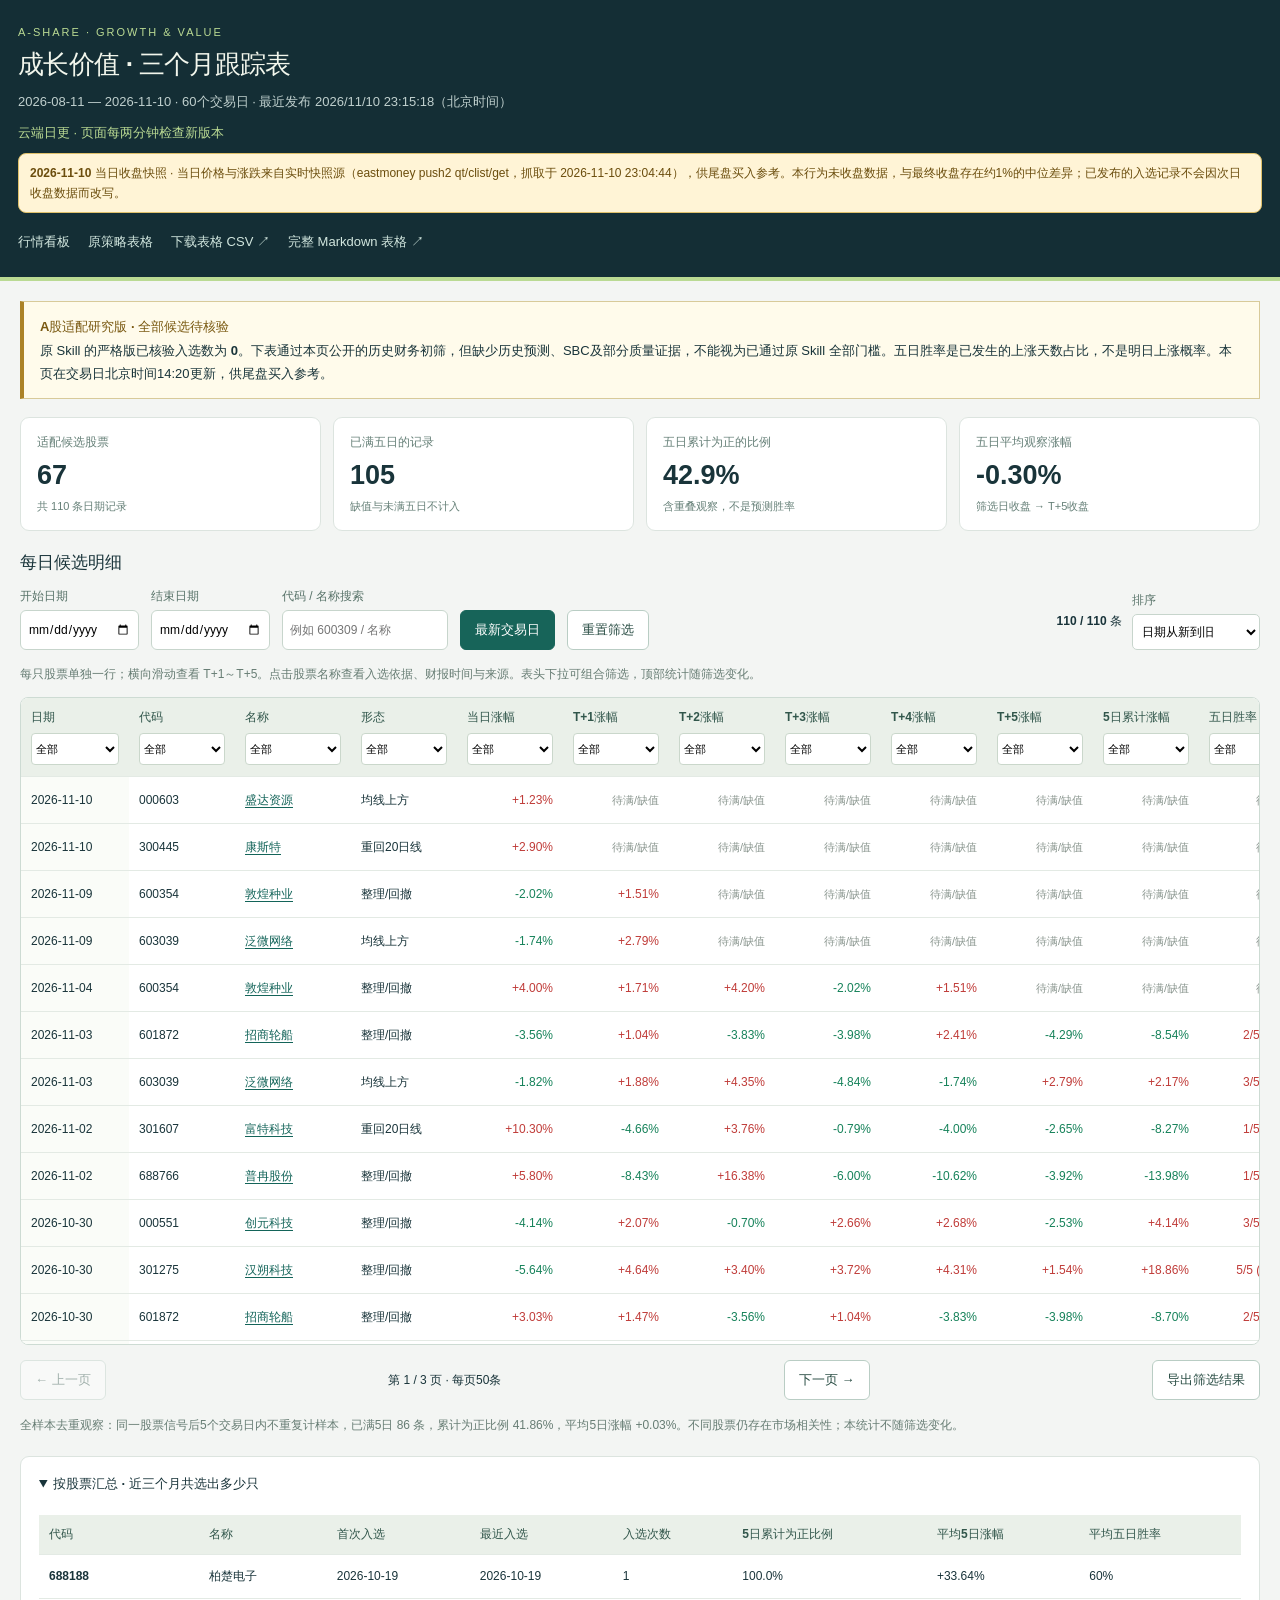
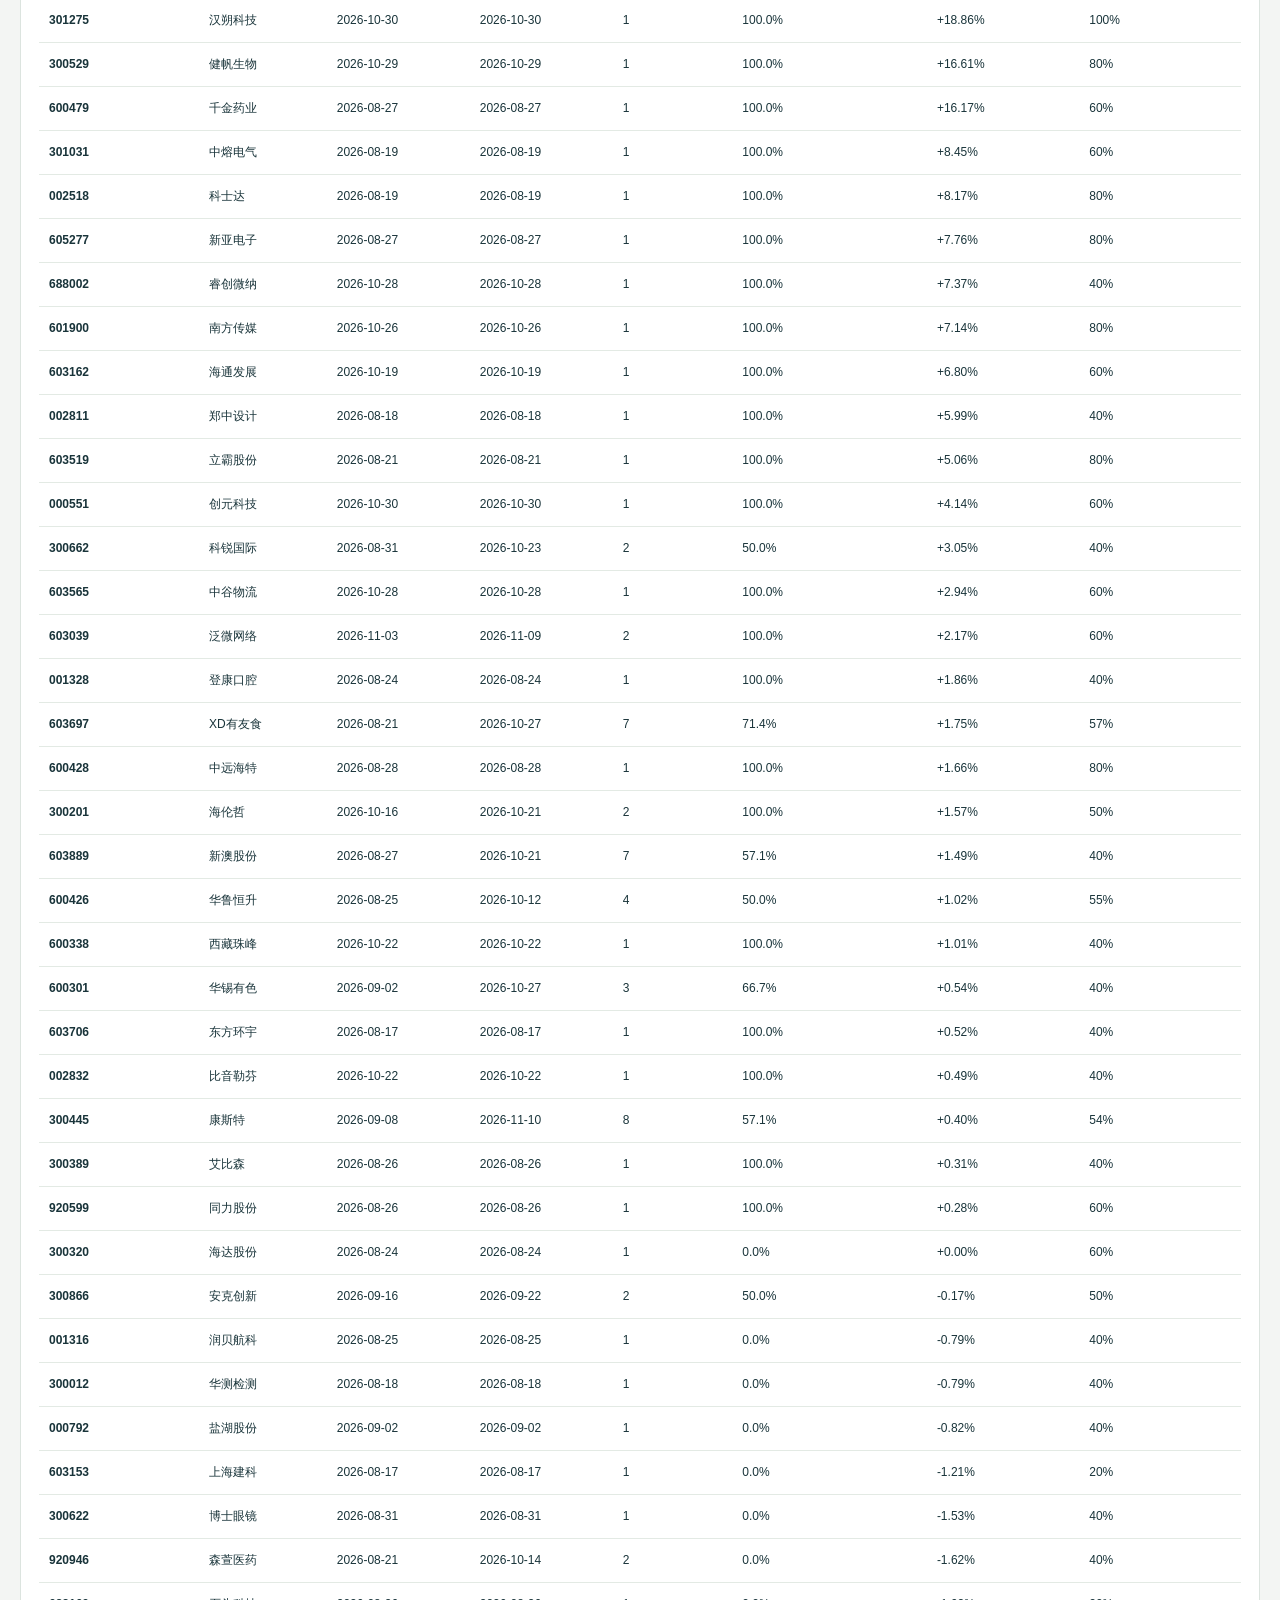
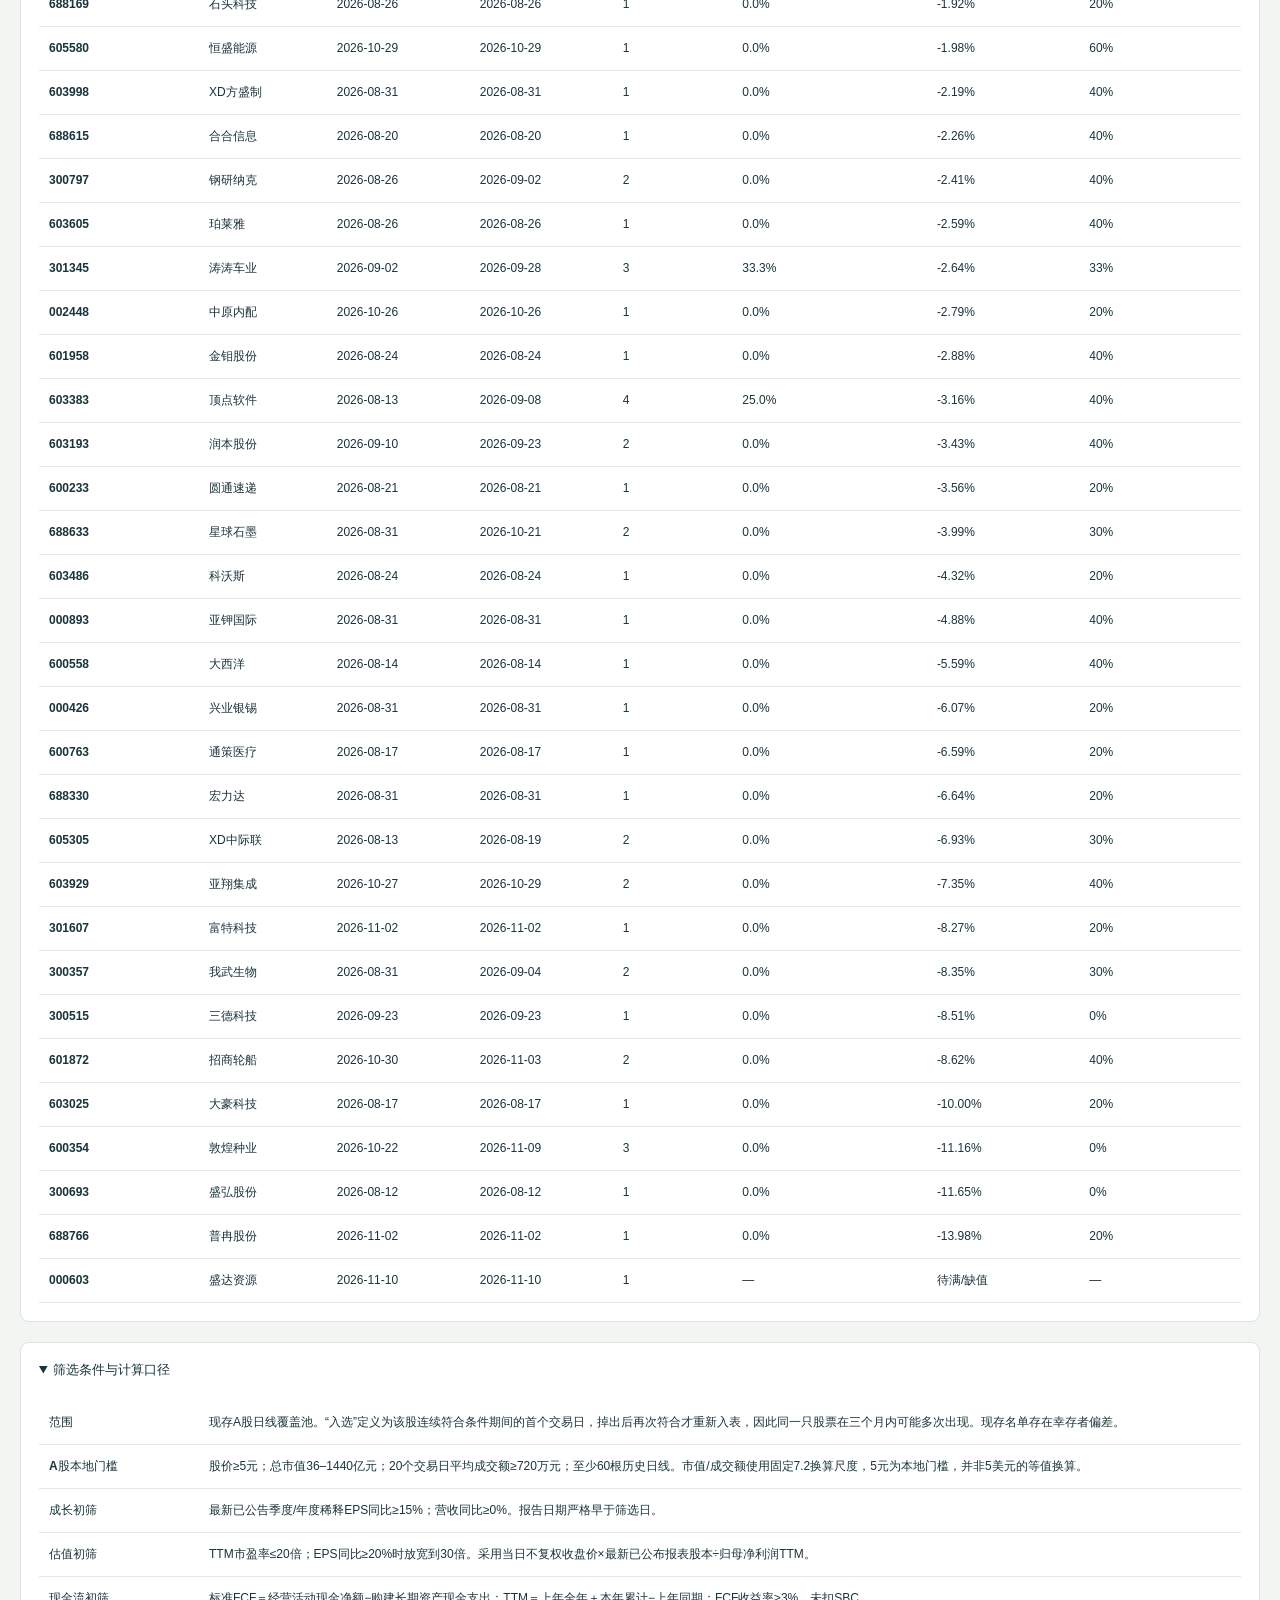
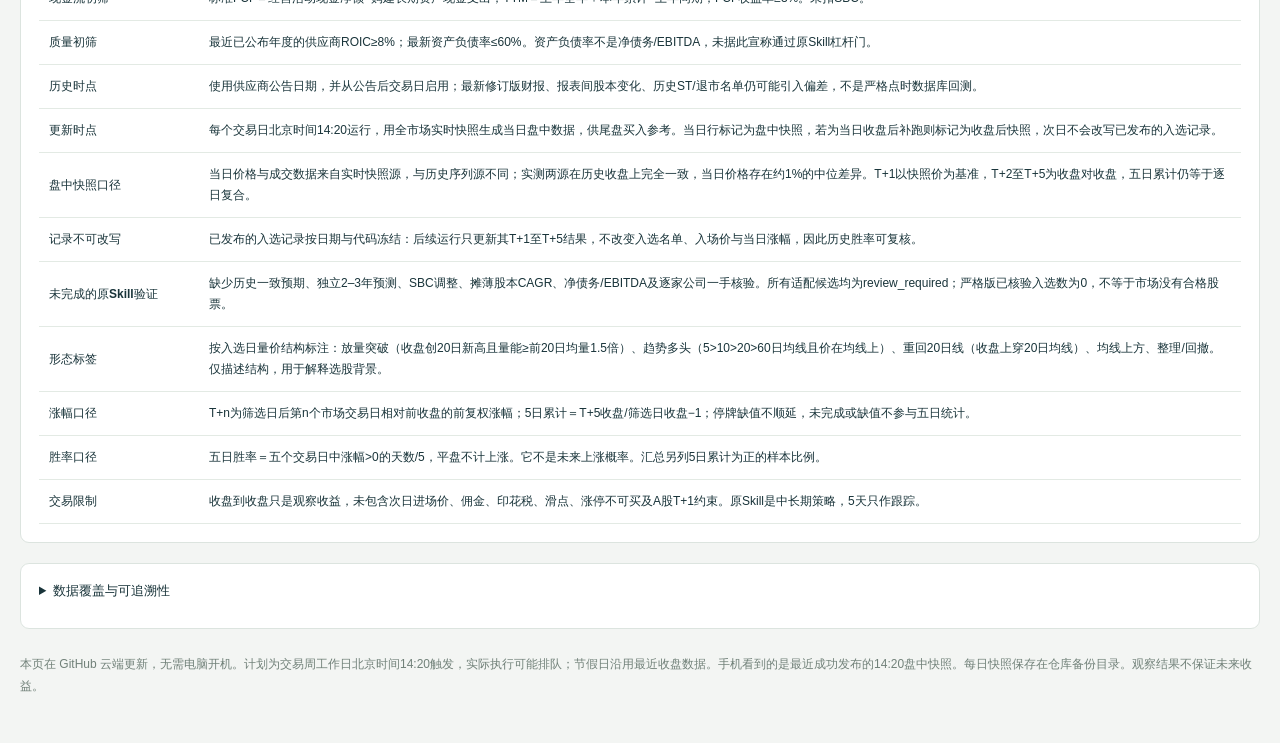
==== commit 36731b45: "daily update 2026-11-10" ====
--- a/docs/garp.html
+++ b/docs/garp.html
@@ -13,7 +13,7 @@
 <div class="toolbar"><label>开始日期<input type="date" id="start"></label><label>结束日期<input type="date" id="end"></label><label>代码 / 名称搜索<input type="search" id="search" placeholder="例如 600309 / 名称"></label><button id="latest" class="primary">最新交易日</button><button id="reset">重置筛选</button><div class="sortline"><span id="resultInfo" aria-live="polite"></span><label>排序 <select id="sort"><option value="date-desc">日期从新到旧</option><option value="date-asc">日期从旧到新</option><option value="cum-desc">五日累计从高到低</option><option value="cum-asc">五日累计从低到高</option><option value="win-desc">五日胜率从高到低</option></select></label></div></div>
 <p class="hint">每只股票单独一行；横向滑动查看 T+1～T+5。点击股票名称查看入选依据、财报时间与来源。表头下拉可组合筛选，顶部统计随筛选变化。</p>
 <div class="tablewrap" tabindex="0" aria-label="选股表格，可左右滚动"><table id="results"><thead><tr><th>日期</th><th>代码</th><th>名称</th><th>形态</th><th>当日涨幅</th><th>T+1涨幅</th><th>T+2涨幅</th><th>T+3涨幅</th><th>T+4涨幅</th><th>T+5涨幅</th><th>5日累计涨幅</th><th>五日胜率</th></tr></thead><tbody id="body"></tbody></table></div>
-<noscript><p>浏览器禁用脚本，以下显示全部数据；筛选与自动刷新需启用脚本。</p><div class="tablewrap"><table><thead><tr><th>日期</th><th>代码</th><th>名称</th><th>形态</th><th>当日涨幅</th><th>T+1涨幅</th><th>T+2涨幅</th><th>T+3涨幅</th><th>T+4涨幅</th><th>T+5涨幅</th><th>5日累计涨幅</th><th>五日胜率</th></tr></thead><tbody><tr><td>2026-11-09</td><td>603039</td><td>泛微网络</td><td>均线上方</td><td>-1.74%</td><td>待满/缺值</td><td>待满/缺值</td><td>待满/缺值</td><td>待满/缺值</td><td>待满/缺值</td><td>待满/缺值</td><td>待满/缺值</td></tr><tr><td>2026-11-09</td><td>600354</td><td>敦煌种业</td><td>整理/回撤</td><td>-2.02%</td><td>待满/缺值</td><td>待满/缺值</td><td>待满/缺值</td><td>待满/缺值</td><td>待满/缺值</td><td>待满/缺值</td><td>待满/缺值</td></tr><tr><td>2026-11-04</td><td>600354</td><td>敦煌种业</td><td>整理/回撤</td><td>+4.00%</td><td>+1.71%</td><td>+4.20%</td><td>-2.02%</td><td>待满/缺值</td><td>待满/缺值</td><td>待满/缺值</td><td>待满/缺值</td></tr><tr><td>2026-11-03</td><td>603039</td><td>泛微网络</td><td>均线上方</td><td>-1.82%</td><td>+1.88%</td><td>+4.35%</td><td>-4.84%</td><td>-1.74%</td><td>待满/缺值</td><td>待满/缺值</td><td>待满/缺值</td></tr><tr><td>2026-11-03</td><td>601872</td><td>招商轮船</td><td>整理/回撤</td><td>-3.56%</td><td>+1.04%</td><td>-3.83%</td><td>-3.98%</td><td>+2.41%</td><td>待满/缺值</td><td>待满/缺值</td><td>待满/缺值</td></tr><tr><td>2026-11-02</td><td>688766</td><td>普冉股份</td><td>整理/回撤</td><td>+5.80%</td><td>-8.43%</td><td>+16.38%</td><td>-6.00%</td><td>-10.62%</td><td>-3.92%</td><td>-13.98%</td><td>20%</td></tr><tr><td>2026-11-02</td><td>301607</td><td>富特科技</td><td>重回20日线</td><td>+10.30%</td><td>-4.66%</td><td>+3.76%</td><td>-0.79%</td><td>-4.00%</td><td>-2.65%</td><td>-8.27%</td><td>20%</td></tr><tr><td>2026-10-30</td><td>601872</td><td>招商轮船</td><td>整理/回撤</td><td>+3.03%</td><td>+1.47%</td><td>-3.56%</td><td>+1.04%</td><td>-3.83%</td><td>-3.98%</td><td>-8.70%</td><td>40%</td></tr><tr><td>2026-10-30</td><td>301275</td><td>汉朔科技</td><td>整理/回撤</td><td>-5.64%</td><td>+4.64%</td><td>+3.40%</td><td>+3.72%</td><td>+4.31%</td><td>+1.54%</td><td>+18.86%</td><td>100%</td></tr><tr><td>2026-10-30</td><td>000551</td><td>创元科技</td><td>整理/回撤</td><td>-4.14%</td><td>+2.07%</td><td>-0.70%</td><td>+2.66%</td><td>+2.68%</td><td>-2.53%</td><td>+4.14%</td><td>60%</td></tr><tr><td>2026-10-29</td><td>605580</td><td>恒盛能源</td><td>整理/回撤</td><td>-3.11%</td><td>-6.49%</td><td>+1.78%</td><td>-2.79%</td><td>+3.07%</td><td>+2.79%</td><td>-1.98%</td><td>60%</td></tr><tr><td>2026-10-29</td><td>603929</td><td>亚翔集成</td><td>整理/回撤</td><td>-2.83%</td><td>-7.46%</td><td>+2.88%</td><td>-6.78%</td><td>+8.22%</td><td>-0.45%</td><td>-4.39%</td><td>40%</td></tr><tr><td>2026-10-29</td><td>300529</td><td>健帆生物</td><td>放量突破</td><td>+4.19%</td><td>+1.67%</td><td>+6.90%</td><td>-0.74%</td><td>+4.42%</td><td>+3.52%</td><td>+16.61%</td><td>80%</td></tr><tr><td>2026-10-28</td><td>688002</td><td>睿创微纳</td><td>整理/回撤</td><td>+0.27%</td><td>-2.44%</td><td>-0.38%</td><td>+6.04%</td><td>-0.49%</td><td>+4.69%</td><td>+7.37%</td><td>40%</td></tr><tr><td>2026-10-28</td><td>603565</td><td>中谷物流</td><td>均线上方</td><td>+0.87%</td><td>-0.40%</td><td>+0.08%</td><td>+2.95%</td><td>-0.70%</td><td>+1.01%</td><td>+2.94%</td><td>60%</td></tr><tr><td>2026-10-28</td><td>300445</td><td>康斯特</td><td>整理/回撤</td><td>+4.65%</td><td>-3.35%</td><td>-2.69%</td><td>+0.25%</td><td>-1.90%</td><td>+2.94%</td><td>-4.80%</td><td>40%</td></tr><tr><td>2026-10-27</td><td>603929</td><td>亚翔集成</td><td>整理/回撤</td><td>-3.87%</td><td>+3.98%</td><td>-2.83%</td><td>-7.46%</td><td>+2.88%</td><td>-6.78%</td><td>-10.32%</td><td>40%</td></tr><tr><td>2026-10-27</td><td>603697</td><td>有友食品</td><td>整理/回撤</td><td>-1.57%</td><td>+0.21%</td><td>+0.32%</td><td>+3.61%</td><td>+2.25%</td><td>+1.20%</td><td>+7.78%</td><td>100%</td></tr><tr><td>2026-10-27</td><td>600301</td><td>华锡有色</td><td>整理/回撤</td><td>-1.76%</td><td>-1.43%</td><td>-2.15%</td><td>-3.61%</td><td>+2.79%</td><td>-0.42%</td><td>-4.85%</td><td>20%</td></tr><tr><td>2026-10-26</td><td>601900</td><td>南方传媒</td><td>均线上方</td><td>+10.02%</td><td>+0.84%</td><td>+2.29%</td><td>+0.34%</td><td>-0.61%</td><td>+4.15%</td><td>+7.14%</td><td>80%</td></tr><tr><td>2026-10-26</td><td>300445</td><td>康斯特</td><td>整理/回撤</td><td>-5.08%</td><td>-3.71%</td><td>+4.65%</td><td>-2.34%</td><td>-2.69%</td><td>+0.25%</td><td>-4.00%</td><td>40%</td></tr><tr><td>2026-10-26</td><td>002448</td><td>中原内配</td><td>整理/回撤</td><td>-0.57%</td><td>-0.77%</td><td>+5.14%</td><td>-5.90%</td><td>-0.98%</td><td>+0.00%</td><td>-2.79%</td><td>20%</td></tr><tr><td>2026-10-23</td><td>300662</td><td>科锐国际</td><td>整理/回撤</td><td>+4.37%</td><td>+4.82%</td><td>-3.89%</td><td>+2.68%</td><td>-0.92%</td><td>-3.62%</td><td>-1.22%</td><td>40%</td></tr><tr><td>2026-10-22</td><td>600354</td><td>敦煌种业</td><td>整理/回撤</td><td>-7.38%</td><td>-0.53%</td><td>-3.07%</td><td>-3.17%</td><td>-2.42%</td><td>-2.48%</td><td>-11.16%</td><td>0%</td></tr><tr><td>2026-10-22</td><td>600338</td><td>西藏珠峰</td><td>整理/回撤</td><td>-2.59%</td><td>+2.11%</td><td>-0.72%</td><td>-1.45%</td><td>+3.21%</td><td>-2.05%</td><td>+1.01%</td><td>40%</td></tr><tr><td>2026-10-22</td><td>300445</td><td>康斯特</td><td>整理/回撤</td><td>-2.42%</td><td>+3.35%</td><td>-5.08%</td><td>-3.71%</td><td>+4.65%</td><td>-2.34%</td><td>-3.46%</td><td>40%</td></tr><tr><td>2026-10-22</td><td>002832</td><td>比音勒芬</td><td>均线上方</td><td>+0.75%</td><td>-1.23%</td><td>+2.95%</td><td>-1.58%</td><td>+0.41%</td><td>+0.00%</td><td>+0.49%</td><td>40%</td></tr><tr><td>2026-10-21</td><td>688633</td><td>星球石墨</td><td>整理/回撤</td><td>-0.05%</td><td>-5.68%</td><td>+2.71%</td><td>-1.32%</td><td>-2.62%</td><td>+3.10%</td><td>-4.02%</td><td>40%</td></tr><tr><td>2026-10-21</td><td>603889</td><td>新澳股份</td><td>整理/回撤</td><td>-1.31%</td><td>-1.99%</td><td>+4.06%</td><td>+1.63%</td><td>-2.56%</td><td>+3.61%</td><td>+4.64%</td><td>60%</td></tr><tr><td>2026-10-21</td><td>603697</td><td>有友食品</td><td>整理/回撤</td><td>-1.69%</td><td>-1.08%</td><td>+1.96%</td><td>+1.71%</td><td>-1.57%</td><td>+0.21%</td><td>+1.18%</td><td>60%</td></tr><tr><td>2026-10-21</td><td>300201</td><td>海伦哲</td><td>整理/回撤</td><td>-2.43%</td><td>-4.97%</td><td>+8.35%</td><td>-6.78%</td><td>-0.60%</td><td>+5.31%</td><td>+0.48%</td><td>40%</td></tr><tr><td>2026-10-19</td><td>688188</td><td>柏楚电子</td><td>重回20日线</td><td>+5.28%</td><td>+27.26%</td><td>-1.85%</td><td>-1.10%</td><td>+6.17%</td><td>+1.89%</td><td>+33.64%</td><td>60%</td></tr><tr><td>2026-10-19</td><td>603697</td><td>有友食品</td><td>整理/回撤</td><td>-0.96%</td><td>+1.72%</td><td>-1.69%</td><td>-1.08%</td><td>+1.96%</td><td>+1.71%</td><td>+2.58%</td><td>60%</td></tr><tr><td>2026-10-19</td><td>603162</td><td>海通发展</td><td>整理/回撤</td><td>-2.11%</td><td>-0.20%</td><td>+6.32%</td><td>-2.88%</td><td>+0.29%</td><td>+3.34%</td><td>+6.80%</td><td>60%</td></tr><tr><td>2026-10-16</td><td>603889</td><td>新澳股份</td><td>整理/回撤</td><td>-3.36%</td><td>+1.82%</td><td>-0.65%</td><td>-1.31%</td><td>-1.99%</td><td>+4.06%</td><td>+1.82%</td><td>40%</td></tr><tr><td>2026-10-16</td><td>300445</td><td>康斯特</td><td>整理/回撤</td><td>+1.95%</td><td>+1.28%</td><td>+2.98%</td><td>-1.22%</td><td>-2.42%</td><td>+3.35%</td><td>+3.89%</td><td>60%</td></tr><tr><td>2026-10-16</td><td>300201</td><td>海伦哲</td><td>整理/回撤</td><td>-0.57%</td><td>+0.76%</td><td>+1.42%</td><td>-2.43%</td><td>-4.97%</td><td>+8.35%</td><td>+2.67%</td><td>60%</td></tr><tr><td>2026-10-15</td><td>603697</td><td>有友食品</td><td>整理/回撤</td><td>-1.48%</td><td>+1.07%</td><td>-0.96%</td><td>+1.29%</td><td>-1.69%</td><td>-1.08%</td><td>-1.39%</td><td>40%</td></tr><tr><td>2026-10-14</td><td>920946</td><td>森萱医药</td><td>均线上方</td><td>-4.89%</td><td>-5.15%</td><td>+0.39%</td><td>+0.49%</td><td>+2.84%</td><td>-0.29%</td><td>-1.87%</td><td>60%</td></tr><tr><td>2026-10-14</td><td>300445</td><td>康斯特</td><td>整理/回撤</td><td>-2.76%</td><td>-3.98%</td><td>+1.95%</td><td>+1.28%</td><td>+2.98%</td><td>-1.22%</td><td>+0.85%</td><td>60%</td></tr><tr><td>2026-10-12</td><td>600426</td><td>华鲁恒升</td><td>整理/回撤</td><td>-4.27%</td><td>-3.17%</td><td>-0.11%</td><td>-2.79%</td><td>+3.15%</td><td>+2.46%</td><td>-0.62%</td><td>40%</td></tr><tr><td>2026-09-28</td><td>301345</td><td>涛涛车业</td><td>整理/回撤</td><td>-3.58%</td><td>-0.84%</td><td>-0.46%</td><td>-5.70%</td><td>-2.30%</td><td>-0.07%</td><td>-9.13%</td><td>0%</td></tr><tr><td>2026-09-24</td><td>600426</td><td>华鲁恒升</td><td>整理/回撤</td><td>-3.29%</td><td>-2.89%</td><td>-1.83%</td><td>+2.02%</td><td>+2.03%</td><td>+1.53%</td><td>+0.76%</td><td>60%</td></tr><tr><td>2026-09-23</td><td>603193</td><td>润本生物技术股份</td><td>均线上方</td><td>-1.26%</td><td>-1.03%</td><td>+0.10%</td><td>-0.99%</td><td>+1.25%</td><td>-4.05%</td><td>-4.71%</td><td>40%</td></tr><tr><td>2026-09-23</td><td>300515</td><td>三德科技</td><td>放量突破</td><td>+6.70%</td><td>-3.60%</td><td>-3.26%</td><td>-0.49%</td><td>-0.74%</td><td>-0.68%</td><td>-8.51%</td><td>0%</td></tr><tr><td>2026-09-22</td><td>603889</td><td>新澳股份</td><td>整理/回撤</td><td>-0.98%</td><td>-0.17%</td><td>-0.33%</td><td>-1.33%</td><td>+0.34%</td><td>+1.34%</td><td>-0.17%</td><td>40%</td></tr><tr><td>2026-09-22</td><td>300866</td><td>安克创新</td><td>整理/回撤</td><td>-3.32%</td><td>-0.12%</td><td>-1.58%</td><td>-1.23%</td><td>+2.93%</td><td>+0.65%</td><td>+0.59%</td><td>40%</td></tr><tr><td>2026-09-17</td><td>603889</td><td>新澳股份</td><td>整理/回撤</td><td>-0.99%</td><td>+2.16%</td><td>-0.65%</td><td>-0.98%</td><td>-0.17%</td><td>-0.33%</td><td>+0.00%</td><td>20%</td></tr><tr><td>2026-09-17</td><td>301345</td><td>涛涛车业</td><td>整理/回撤</td><td>-2.43%</td><td>+3.21%</td><td>+1.34%</td><td>-1.20%</td><td>+0.26%</td><td>-2.13%</td><td>+1.39%</td><td>60%</td></tr><tr><td>2026-09-16</td><td>603889</td><td>新澳股份</td><td>均线上方</td><td>-0.16%</td><td>-0.33%</td><td>+2.16%</td><td>-0.65%</td><td>-0.98%</td><td>-0.17%</td><td>+0.00%</td><td>20%</td></tr><tr><td>2026-09-16</td><td>300866</td><td>安克创新</td><td>整理/回撤</td><td>-1.89%</td><td>-0.21%</td><td>+1.24%</td><td>+0.92%</td><td>-3.34%</td><td>+0.53%</td><td>-0.92%</td><td>60%</td></tr><tr><td>2026-09-15</td><td>603697</td><td>有友食品</td><td>整理/回撤</td><td>-1.80%</td><td>-0.22%</td><td>-2.59%</td><td>+0.22%</td><td>+1.10%</td><td>-0.11%</td><td>-1.61%</td><td>40%</td></tr><tr><td>2026-09-11</td><td>603889</td><td>新澳股份</td><td>均线上方</td><td>-0.65%</td><td>-1.32%</td><td>+1.67%</td><td>-0.16%</td><td>-0.99%</td><td>+2.16%</td><td>+1.32%</td><td>40%</td></tr><tr><td>2026-09-11</td><td>600426</td><td>华鲁恒升</td><td>整理/回撤</td><td>-4.43%</td><td>-2.01%</td><td>+0.67%</td><td>-0.66%</td><td>-1.59%</td><td>+0.26%</td><td>-3.32%</td><td>40%</td></tr><tr><td>2026-09-10</td><td>603193</td><td>润本股份</td><td>整理/回撤</td><td>-5.14%</td><td>-5.32%</td><td>+2.44%</td><td>-0.10%</td><td>+1.09%</td><td>-0.10%</td><td>-2.16%</td><td>40%</td></tr><tr><td>2026-09-10</td><td>300445</td><td>康斯特</td><td>整理/回撤</td><td>-1.74%</td><td>-0.97%</td><td>+2.82%</td><td>+2.74%</td><td>+1.47%</td><td>+0.16%</td><td>+6.33%</td><td>80%</td></tr><tr><td>2026-09-08</td><td>603383</td><td>顶点软件</td><td>整理/回撤</td><td>-1.04%</td><td>-1.82%</td><td>-0.57%</td><td>-4.49%</td><td>+0.49%</td><td>-0.67%</td><td>-6.94%</td><td>20%</td></tr><tr><td>2026-09-08</td><td>300445</td><td>康斯特</td><td>整理/回撤</td><td>-1.62%</td><td>+1.13%</td><td>-1.74%</td><td>-0.97%</td><td>+2.82%</td><td>+2.74%</td><td>+3.97%</td><td>60%</td></tr><tr><td>2026-09-04</td><td>600301</td><td>华锡有色</td><td>整理/回撤</td><td>-0.66%</td><td>-0.53%</td><td>+3.09%</td><td>+2.91%</td><td>-0.67%</td><td>-3.61%</td><td>+1.02%</td><td>40%</td></tr><tr><td>2026-09-04</td><td>300357</td><td>我武生物</td><td>整理/回撤</td><td>-2.62%</td><td>-1.32%</td><td>+1.25%</td><td>-8.80%</td><td>-2.90%</td><td>-2.32%</td><td>-13.57%</td><td>20%</td></tr><tr><td>2026-09-02</td><td>603383</td><td>顶点软件</td><td>整理/回撤</td><td>-1.80%</td><td>+0.18%</td><td>+2.88%</td><td>-1.37%</td><td>-1.04%</td><td>-1.82%</td><td>-1.23%</td><td>40%</td></tr><tr><td>2026-09-02</td><td>600301</td><td>华锡有色</td><td>整理/回撤</td><td>-4.26%</td><td>+0.60%</td><td>-0.66%</td><td>-0.53%</td><td>+3.09%</td><td>+2.91%</td><td>+5.44%</td><td>60%</td></tr><tr><td>2026-09-02</td><td>301345</td><td>涛涛车业</td><td>整理/回撤</td><td>-4.53%</td><td>+1.23%</td><td>+0.20%</td><td>-0.04%</td><td>-1.49%</td><td>-0.04%</td><td>-0.17%</td><td>40%</td></tr><tr><td>2026-09-02</td><td>300797</td><td>钢研纳克</td><td>整理/回撤</td><td>-2.19%</td><td>-1.04%</td><td>-0.75%</td><td>-0.30%</td><td>+0.08%</td><td>-1.29%</td><td>-3.28%</td><td>20%</td></tr><tr><td>2026-09-02</td><td>000792</td><td>盐湖股份</td><td>整理/回撤</td><td>-3.27%</td><td>+0.48%</td><td>-1.55%</td><td>-1.39%</td><td>+2.09%</td><td>-0.41%</td><td>-0.82%</td><td>40%</td></tr><tr><td>2026-08-31</td><td>688633</td><td>星球石墨</td><td>整理/回撤</td><td>-4.63%</td><td>-0.55%</td><td>-1.82%</td><td>-1.30%</td><td>+0.35%</td><td>-0.70%</td><td>-3.96%</td><td>20%</td></tr><tr><td>2026-08-31</td><td>688330</td><td>宏力达</td><td>放量突破</td><td>+12.49%</td><td>-2.75%</td><td>-1.83%</td><td>-2.35%</td><td>+0.44%</td><td>-0.30%</td><td>-6.64%</td><td>20%</td></tr><tr><td>2026-08-31</td><td>603998</td><td>XD方盛制</td><td>趋势多头</td><td>+4.47%</td><td>+0.64%</td><td>-0.82%</td><td>-1.65%</td><td>-1.49%</td><td>+1.13%</td><td>-2.19%</td><td>40%</td></tr><tr><td>2026-08-31</td><td>603697</td><td>XD有友食</td><td>整理/回撤</td><td>-1.72%</td><td>-0.74%</td><td>-0.11%</td><td>+0.43%</td><td>+3.21%</td><td>+0.62%</td><td>+3.40%</td><td>60%</td></tr><tr><td>2026-08-31</td><td>300662</td><td>科锐国际</td><td>重回20日线</td><td>+2.08%</td><td>-0.53%</td><td>+4.78%</td><td>-2.33%</td><td>+6.90%</td><td>-1.38%</td><td>+7.32%</td><td>40%</td></tr><tr><td>2026-08-31</td><td>300622</td><td>博士眼镜</td><td>重回20日线</td><td>+6.07%</td><td>+0.76%</td><td>+0.00%</td><td>-2.65%</td><td>+1.17%</td><td>-0.77%</td><td>-1.53%</td><td>40%</td></tr><tr><td>2026-08-31</td><td>300357</td><td>我武生物</td><td>整理/回撤</td><td>-2.36%</td><td>+1.74%</td><td>+0.18%</td><td>-1.10%</td><td>-2.62%</td><td>-1.32%</td><td>-3.13%</td><td>40%</td></tr><tr><td>2026-08-31</td><td>000893</td><td>亚钾国际</td><td>均线上方</td><td>-1.80%</td><td>+1.34%</td><td>-1.09%</td><td>-1.64%</td><td>+2.48%</td><td>-5.85%</td><td>-4.88%</td><td>40%</td></tr><tr><td>2026-08-31</td><td>000426</td><td>兴业银锡</td><td>均线上方</td><td>-4.16%</td><td>-1.43%</td><td>-3.21%</td><td>+3.29%</td><td>-2.11%</td><td>-2.63%</td><td>-6.07%</td><td>20%</td></tr><tr><td>2026-08-28</td><td>600428</td><td>中远海特</td><td>整理/回撤</td><td>+4.46%</td><td>+0.17%</td><td>+1.57%</td><td>-4.28%</td><td>+4.30%</td><td>+0.09%</td><td>+1.66%</td><td>80%</td></tr><tr><td>2026-08-27</td><td>605277</td><td>新亚电子</td><td>放量突破</td><td>+1.86%</td><td>-1.59%</td><td>+0.90%</td><td>+1.01%</td><td>+2.64%</td><td>+4.69%</td><td>+7.76%</td><td>80%</td></tr><tr><td>2026-08-27</td><td>603889</td><td>新澳股份</td><td>趋势多头</td><td>+0.33%</td><td>+0.83%</td><td>-1.64%</td><td>+2.17%</td><td>+1.80%</td><td>-0.32%</td><td>+2.82%</td><td>60%</td></tr><tr><td>2026-08-27</td><td>600479</td><td>千金药业</td><td>放量突破</td><td>+9.98%</td><td>+8.50%</td><td>-8.97%</td><td>+10.19%</td><td>-3.11%</td><td>+10.17%</td><td>+16.17%</td><td>60%</td></tr><tr><td>2026-08-26</td><td>920599</td><td>同力股份</td><td>放量突破</td><td>+3.59%</td><td>-0.55%</td><td>-1.16%</td><td>+0.50%</td><td>+1.23%</td><td>+0.28%</td><td>+0.28%</td><td>60%</td></tr><tr><td>2026-08-26</td><td>688169</td><td>石头科技</td><td>趋势多头</td><td>-2.54%</td><td>-0.74%</td><td>-1.53%</td><td>-0.87%</td><td>+4.79%</td><td>-3.39%</td><td>-1.92%</td><td>20%</td></tr><tr><td>2026-08-26</td><td>603605</td><td>珀莱雅</td><td>均线上方</td><td>+3.37%</td><td>-3.32%</td><td>-1.62%</td><td>-1.70%</td><td>+3.87%</td><td>+0.29%</td><td>-2.59%</td><td>40%</td></tr><tr><td>2026-08-26</td><td>300797</td><td>钢研纳克</td><td>均线上方</td><td>-1.09%</td><td>+1.69%</td><td>+0.07%</td><td>+0.29%</td><td>-1.37%</td><td>-2.19%</td><td>-1.54%</td><td>60%</td></tr><tr><td>2026-08-26</td><td>300389</td><td>艾比森</td><td>均线上方</td><td>+1.75%</td><td>+0.78%</td><td>-1.01%</td><td>+1.41%</td><td>-0.08%</td><td>-0.77%</td><td>+0.31%</td><td>40%</td></tr><tr><td>2026-08-25</td><td>600426</td><td>华鲁恒升</td><td>整理/回撤</td><td>-0.55%</td><td>+0.90%</td><td>+2.09%</td><td>+4.82%</td><td>-1.67%</td><td>+1.04%</td><td>+7.26%</td><td>80%</td></tr><tr><td>2026-08-25</td><td>001316</td><td>润贝航科</td><td>均线上方</td><td>-0.23%</td><td>-1.50%</td><td>-2.39%</td><td>+3.11%</td><td>+2.45%</td><td>-2.32%</td><td>-0.79%</td><td>40%</td></tr><tr><td>2026-08-24</td><td>603486</td><td>科沃斯</td><td>整理/回撤</td><td>-9.98%</td><td>+2.11%</td><td>-4.32%</td><td>-1.39%</td><td>-0.02%</td><td>-0.66%</td><td>-4.32%</td><td>20%</td></tr><tr><td>2026-08-24</td><td>601958</td><td>金钼股份</td><td>重回20日线</td><td>+6.15%</td><td>-5.24%</td><td>+4.44%</td><td>+1.48%</td><td>-1.03%</td><td>-2.29%</td><td>-2.88%</td><td>40%</td></tr><tr><td>2026-08-24</td><td>300320</td><td>海达股份</td><td>均线上方</td><td>-0.71%</td><td>+0.24%</td><td>-0.24%</td><td>-0.24%</td><td>+0.12%</td><td>+0.12%</td><td>+0.00%</td><td>60%</td></tr><tr><td>2026-08-24</td><td>001328</td><td>登康口腔</td><td>整理/回撤</td><td>-1.55%</td><td>+3.04%</td><td>+0.00%</td><td>-1.21%</td><td>-0.07%</td><td>+0.14%</td><td>+1.86%</td><td>40%</td></tr><tr><td>2026-08-21</td><td>920946</td><td>森萱医药</td><td>均线上方</td><td>-9.02%</td><td>-4.81%</td><td>+4.12%</td><td>+0.00%</td><td>-0.30%</td><td>-0.20%</td><td>-1.37%</td><td>20%</td></tr><tr><td>2026-08-21</td><td>603697</td><td>XD有友食</td><td>整理/回撤</td><td>-2.18%</td><td>-3.78%</td><td>+4.04%</td><td>-0.97%</td><td>+0.00%</td><td>+1.20%</td><td>+0.32%</td><td>40%</td></tr><tr><td>2026-08-21</td><td>603519</td><td>立霸股份</td><td>趋势多头</td><td>-0.73%</td><td>+2.50%</td><td>+2.85%</td><td>-5.43%</td><td>+4.34%</td><td>+1.00%</td><td>+5.06%</td><td>80%</td></tr><tr><td>2026-08-21</td><td>600233</td><td>圆通速递</td><td>整理/回撤</td><td>-0.46%</td><td>-1.38%</td><td>-2.27%</td><td>+0.24%</td><td>+0.00%</td><td>-0.18%</td><td>-3.56%</td><td>20%</td></tr><tr><td>2026-08-20</td><td>688615</td><td>合合信息</td><td>整理/回撤</td><td>-13.15%</td><td>-2.94%</td><td>-4.48%</td><td>+3.39%</td><td>-0.74%</td><td>+2.74%</td><td>-2.26%</td><td>40%</td></tr><tr><td>2026-08-19</td><td>605305</td><td>XD中际联</td><td>整理/回撤</td><td>-4.19%</td><td>-1.24%</td><td>+0.30%</td><td>-2.55%</td><td>+3.54%</td><td>-9.80%</td><td>-9.85%</td><td>40%</td></tr><tr><td>2026-08-19</td><td>603383</td><td>顶点软件</td><td>整理/回撤</td><td>-2.34%</td><td>-3.73%</td><td>+1.64%</td><td>-1.99%</td><td>+2.07%</td><td>+2.55%</td><td>+0.38%</td><td>60%</td></tr><tr><td>2026-08-19</td><td>301031</td><td>中熔电气</td><td>均线上方</td><td>-5.64%</td><td>+1.35%</td><td>+3.42%</td><td>-1.61%</td><td>-1.70%</td><td>+6.98%</td><td>+8.45%</td><td>60%</td></tr><tr><td>2026-08-19</td><td>002518</td><td>科士达</td><td>整理/回撤</td><td>-7.00%</td><td>-0.15%</td><td>+1.92%</td><td>+3.21%</td><td>+2.21%</td><td>+0.77%</td><td>+8.17%</td><td>80%</td></tr><tr><td>2026-08-18</td><td>300012</td><td>华测检测</td><td>趋势多头</td><td>+0.00%</td><td>-1.51%</td><td>+1.47%</td><td>-0.85%</td><td>+0.20%</td><td>-0.07%</td><td>-0.79%</td><td>40%</td></tr><tr><td>2026-08-18</td><td>002811</td><td>郑中设计</td><td>放量突破</td><td>+5.09%</td><td>-2.30%</td><td>+10.16%</td><td>+1.68%</td><td>-2.40%</td><td>-0.77%</td><td>+5.99%</td><td>40%</td></tr><tr><td>2026-08-17</td><td>603706</td><td>东方环宇</td><td>均线上方</td><td>+1.84%</td><td>+1.66%</td><td>-1.42%</td><td>+1.65%</td><td>-0.96%</td><td>-0.36%</td><td>+0.52%</td><td>40%</td></tr><tr><td>2026-08-17</td><td>603153</td><td>上海建科</td><td>均线上方</td><td>+0.38%</td><td>-0.76%</td><td>-1.68%</td><td>+2.02%</td><td>-0.23%</td><td>-0.53%</td><td>-1.21%</td><td>20%</td></tr><tr><td>2026-08-17</td><td>603025</td><td>大豪科技</td><td>均线上方</td><td>-1.19%</td><td>-3.33%</td><td>-4.83%</td><td>+0.72%</td><td>-0.65%</td><td>-2.24%</td><td>-10.00%</td><td>20%</td></tr><tr><td>2026-08-17</td><td>600763</td><td>通策医疗</td><td>均线上方</td><td>-1.20%</td><td>-2.83%</td><td>-2.08%</td><td>+3.66%</td><td>-3.20%</td><td>-2.15%</td><td>-6.59%</td><td>20%</td></tr><tr><td>2026-08-14</td><td>600558</td><td>大西洋</td><td>放量突破</td><td>+4.37%</td><td>-0.20%</td><td>-3.60%</td><td>-3.32%</td><td>+0.21%</td><td>+1.28%</td><td>-5.59%</td><td>40%</td></tr><tr><td>2026-08-13</td><td>605305</td><td>XD中际联</td><td>整理/回撤</td><td>-2.25%</td><td>-1.49%</td><td>+2.04%</td><td>-0.10%</td><td>-4.19%</td><td>-0.22%</td><td>-4.00%</td><td>20%</td></tr><tr><td>2026-08-13</td><td>603383</td><td>顶点软件</td><td>均线上方</td><td>-1.07%</td><td>-0.34%</td><td>+0.81%</td><td>+0.74%</td><td>-2.34%</td><td>-3.73%</td><td>-4.84%</td><td>40%</td></tr><tr><td>2026-08-12</td><td>300693</td><td>盛弘股份</td><td>放量突破</td><td>+6.66%</td><td>-2.46%</td><td>-1.36%</td><td>-0.42%</td><td>-1.07%</td><td>-6.79%</td><td>-11.65%</td><td>0%</td></tr><tr><td>2026-08-10</td><td>300622</td><td>博士眼镜</td><td>均线上方</td><td>+1.22%</td><td>-2.58%</td><td>-0.39%</td><td>-3.31%</td><td>-2.01%</td><td>+1.44%</td><td>-6.74%</td><td>20%</td></tr></tbody></table></div></noscript>
+<noscript><p>浏览器禁用脚本，以下显示全部数据；筛选与自动刷新需启用脚本。</p><div class="tablewrap"><table><thead><tr><th>日期</th><th>代码</th><th>名称</th><th>形态</th><th>当日涨幅</th><th>T+1涨幅</th><th>T+2涨幅</th><th>T+3涨幅</th><th>T+4涨幅</th><th>T+5涨幅</th><th>5日累计涨幅</th><th>五日胜率</th></tr></thead><tbody><tr><td>2026-11-10</td><td>300445</td><td>康斯特</td><td>重回20日线</td><td>+2.90%</td><td>待满/缺值</td><td>待满/缺值</td><td>待满/缺值</td><td>待满/缺值</td><td>待满/缺值</td><td>待满/缺值</td><td>待满/缺值</td></tr><tr><td>2026-11-10</td><td>000603</td><td>盛达资源</td><td>均线上方</td><td>+1.23%</td><td>待满/缺值</td><td>待满/缺值</td><td>待满/缺值</td><td>待满/缺值</td><td>待满/缺值</td><td>待满/缺值</td><td>待满/缺值</td></tr><tr><td>2026-11-09</td><td>603039</td><td>泛微网络</td><td>均线上方</td><td>-1.74%</td><td>+2.79%</td><td>待满/缺值</td><td>待满/缺值</td><td>待满/缺值</td><td>待满/缺值</td><td>待满/缺值</td><td>待满/缺值</td></tr><tr><td>2026-11-09</td><td>600354</td><td>敦煌种业</td><td>整理/回撤</td><td>-2.02%</td><td>+1.51%</td><td>待满/缺值</td><td>待满/缺值</td><td>待满/缺值</td><td>待满/缺值</td><td>待满/缺值</td><td>待满/缺值</td></tr><tr><td>2026-11-04</td><td>600354</td><td>敦煌种业</td><td>整理/回撤</td><td>+4.00%</td><td>+1.71%</td><td>+4.20%</td><td>-2.02%</td><td>+1.51%</td><td>待满/缺值</td><td>待满/缺值</td><td>待满/缺值</td></tr><tr><td>2026-11-03</td><td>603039</td><td>泛微网络</td><td>均线上方</td><td>-1.82%</td><td>+1.88%</td><td>+4.35%</td><td>-4.84%</td><td>-1.74%</td><td>+2.79%</td><td>+2.17%</td><td>60%</td></tr><tr><td>2026-11-03</td><td>601872</td><td>招商轮船</td><td>整理/回撤</td><td>-3.56%</td><td>+1.04%</td><td>-3.83%</td><td>-3.98%</td><td>+2.41%</td><td>-4.29%</td><td>-8.54%</td><td>40%</td></tr><tr><td>2026-11-02</td><td>688766</td><td>普冉股份</td><td>整理/回撤</td><td>+5.80%</td><td>-8.43%</td><td>+16.38%</td><td>-6.00%</td><td>-10.62%</td><td>-3.92%</td><td>-13.98%</td><td>20%</td></tr><tr><td>2026-11-02</td><td>301607</td><td>富特科技</td><td>重回20日线</td><td>+10.30%</td><td>-4.66%</td><td>+3.76%</td><td>-0.79%</td><td>-4.00%</td><td>-2.65%</td><td>-8.27%</td><td>20%</td></tr><tr><td>2026-10-30</td><td>601872</td><td>招商轮船</td><td>整理/回撤</td><td>+3.03%</td><td>+1.47%</td><td>-3.56%</td><td>+1.04%</td><td>-3.83%</td><td>-3.98%</td><td>-8.70%</td><td>40%</td></tr><tr><td>2026-10-30</td><td>301275</td><td>汉朔科技</td><td>整理/回撤</td><td>-5.64%</td><td>+4.64%</td><td>+3.40%</td><td>+3.72%</td><td>+4.31%</td><td>+1.54%</td><td>+18.86%</td><td>100%</td></tr><tr><td>2026-10-30</td><td>000551</td><td>创元科技</td><td>整理/回撤</td><td>-4.14%</td><td>+2.07%</td><td>-0.70%</td><td>+2.66%</td><td>+2.68%</td><td>-2.53%</td><td>+4.14%</td><td>60%</td></tr><tr><td>2026-10-29</td><td>605580</td><td>恒盛能源</td><td>整理/回撤</td><td>-3.11%</td><td>-6.49%</td><td>+1.78%</td><td>-2.79%</td><td>+3.07%</td><td>+2.79%</td><td>-1.98%</td><td>60%</td></tr><tr><td>2026-10-29</td><td>603929</td><td>亚翔集成</td><td>整理/回撤</td><td>-2.83%</td><td>-7.46%</td><td>+2.88%</td><td>-6.78%</td><td>+8.22%</td><td>-0.45%</td><td>-4.39%</td><td>40%</td></tr><tr><td>2026-10-29</td><td>300529</td><td>健帆生物</td><td>放量突破</td><td>+4.19%</td><td>+1.67%</td><td>+6.90%</td><td>-0.74%</td><td>+4.42%</td><td>+3.52%</td><td>+16.61%</td><td>80%</td></tr><tr><td>2026-10-28</td><td>688002</td><td>睿创微纳</td><td>整理/回撤</td><td>+0.27%</td><td>-2.44%</td><td>-0.38%</td><td>+6.04%</td><td>-0.49%</td><td>+4.69%</td><td>+7.37%</td><td>40%</td></tr><tr><td>2026-10-28</td><td>603565</td><td>中谷物流</td><td>均线上方</td><td>+0.87%</td><td>-0.40%</td><td>+0.08%</td><td>+2.95%</td><td>-0.70%</td><td>+1.01%</td><td>+2.94%</td><td>60%</td></tr><tr><td>2026-10-28</td><td>300445</td><td>康斯特</td><td>整理/回撤</td><td>+4.65%</td><td>-3.35%</td><td>-2.69%</td><td>+0.25%</td><td>-1.90%</td><td>+2.94%</td><td>-4.80%</td><td>40%</td></tr><tr><td>2026-10-27</td><td>603929</td><td>亚翔集成</td><td>整理/回撤</td><td>-3.87%</td><td>+3.98%</td><td>-2.83%</td><td>-7.46%</td><td>+2.88%</td><td>-6.78%</td><td>-10.32%</td><td>40%</td></tr><tr><td>2026-10-27</td><td>603697</td><td>有友食品</td><td>整理/回撤</td><td>-1.57%</td><td>+0.21%</td><td>+0.32%</td><td>+3.61%</td><td>+2.25%</td><td>+1.20%</td><td>+7.78%</td><td>100%</td></tr><tr><td>2026-10-27</td><td>600301</td><td>华锡有色</td><td>整理/回撤</td><td>-1.76%</td><td>-1.43%</td><td>-2.15%</td><td>-3.61%</td><td>+2.79%</td><td>-0.42%</td><td>-4.85%</td><td>20%</td></tr><tr><td>2026-10-26</td><td>601900</td><td>南方传媒</td><td>均线上方</td><td>+10.02%</td><td>+0.84%</td><td>+2.29%</td><td>+0.34%</td><td>-0.61%</td><td>+4.15%</td><td>+7.14%</td><td>80%</td></tr><tr><td>2026-10-26</td><td>300445</td><td>康斯特</td><td>整理/回撤</td><td>-5.08%</td><td>-3.71%</td><td>+4.65%</td><td>-2.34%</td><td>-2.69%</td><td>+0.25%</td><td>-4.00%</td><td>40%</td></tr><tr><td>2026-10-26</td><td>002448</td><td>中原内配</td><td>整理/回撤</td><td>-0.57%</td><td>-0.77%</td><td>+5.14%</td><td>-5.90%</td><td>-0.98%</td><td>+0.00%</td><td>-2.79%</td><td>20%</td></tr><tr><td>2026-10-23</td><td>300662</td><td>科锐国际</td><td>整理/回撤</td><td>+4.37%</td><td>+4.82%</td><td>-3.89%</td><td>+2.68%</td><td>-0.92%</td><td>-3.62%</td><td>-1.22%</td><td>40%</td></tr><tr><td>2026-10-22</td><td>600354</td><td>敦煌种业</td><td>整理/回撤</td><td>-7.38%</td><td>-0.53%</td><td>-3.07%</td><td>-3.17%</td><td>-2.42%</td><td>-2.48%</td><td>-11.16%</td><td>0%</td></tr><tr><td>2026-10-22</td><td>600338</td><td>西藏珠峰</td><td>整理/回撤</td><td>-2.59%</td><td>+2.11%</td><td>-0.72%</td><td>-1.45%</td><td>+3.21%</td><td>-2.05%</td><td>+1.01%</td><td>40%</td></tr><tr><td>2026-10-22</td><td>300445</td><td>康斯特</td><td>整理/回撤</td><td>-2.42%</td><td>+3.35%</td><td>-5.08%</td><td>-3.71%</td><td>+4.65%</td><td>-2.34%</td><td>-3.46%</td><td>40%</td></tr><tr><td>2026-10-22</td><td>002832</td><td>比音勒芬</td><td>均线上方</td><td>+0.75%</td><td>-1.23%</td><td>+2.95%</td><td>-1.58%</td><td>+0.41%</td><td>+0.00%</td><td>+0.49%</td><td>40%</td></tr><tr><td>2026-10-21</td><td>688633</td><td>星球石墨</td><td>整理/回撤</td><td>-0.05%</td><td>-5.68%</td><td>+2.71%</td><td>-1.32%</td><td>-2.62%</td><td>+3.10%</td><td>-4.02%</td><td>40%</td></tr><tr><td>2026-10-21</td><td>603889</td><td>新澳股份</td><td>整理/回撤</td><td>-1.31%</td><td>-1.99%</td><td>+4.06%</td><td>+1.63%</td><td>-2.56%</td><td>+3.61%</td><td>+4.64%</td><td>60%</td></tr><tr><td>2026-10-21</td><td>603697</td><td>有友食品</td><td>整理/回撤</td><td>-1.69%</td><td>-1.08%</td><td>+1.96%</td><td>+1.71%</td><td>-1.57%</td><td>+0.21%</td><td>+1.18%</td><td>60%</td></tr><tr><td>2026-10-21</td><td>300201</td><td>海伦哲</td><td>整理/回撤</td><td>-2.43%</td><td>-4.97%</td><td>+8.35%</td><td>-6.78%</td><td>-0.60%</td><td>+5.31%</td><td>+0.48%</td><td>40%</td></tr><tr><td>2026-10-19</td><td>688188</td><td>柏楚电子</td><td>重回20日线</td><td>+5.28%</td><td>+27.26%</td><td>-1.85%</td><td>-1.10%</td><td>+6.17%</td><td>+1.89%</td><td>+33.64%</td><td>60%</td></tr><tr><td>2026-10-19</td><td>603697</td><td>有友食品</td><td>整理/回撤</td><td>-0.96%</td><td>+1.72%</td><td>-1.69%</td><td>-1.08%</td><td>+1.96%</td><td>+1.71%</td><td>+2.58%</td><td>60%</td></tr><tr><td>2026-10-19</td><td>603162</td><td>海通发展</td><td>整理/回撤</td><td>-2.11%</td><td>-0.20%</td><td>+6.32%</td><td>-2.88%</td><td>+0.29%</td><td>+3.34%</td><td>+6.80%</td><td>60%</td></tr><tr><td>2026-10-16</td><td>603889</td><td>新澳股份</td><td>整理/回撤</td><td>-3.36%</td><td>+1.82%</td><td>-0.65%</td><td>-1.31%</td><td>-1.99%</td><td>+4.06%</td><td>+1.82%</td><td>40%</td></tr><tr><td>2026-10-16</td><td>300445</td><td>康斯特</td><td>整理/回撤</td><td>+1.95%</td><td>+1.28%</td><td>+2.98%</td><td>-1.22%</td><td>-2.42%</td><td>+3.35%</td><td>+3.89%</td><td>60%</td></tr><tr><td>2026-10-16</td><td>300201</td><td>海伦哲</td><td>整理/回撤</td><td>-0.57%</td><td>+0.76%</td><td>+1.42%</td><td>-2.43%</td><td>-4.97%</td><td>+8.35%</td><td>+2.67%</td><td>60%</td></tr><tr><td>2026-10-15</td><td>603697</td><td>有友食品</td><td>整理/回撤</td><td>-1.48%</td><td>+1.07%</td><td>-0.96%</td><td>+1.29%</td><td>-1.69%</td><td>-1.08%</td><td>-1.39%</td><td>40%</td></tr><tr><td>2026-10-14</td><td>920946</td><td>森萱医药</td><td>均线上方</td><td>-4.89%</td><td>-5.15%</td><td>+0.39%</td><td>+0.49%</td><td>+2.84%</td><td>-0.29%</td><td>-1.87%</td><td>60%</td></tr><tr><td>2026-10-14</td><td>300445</td><td>康斯特</td><td>整理/回撤</td><td>-2.76%</td><td>-3.98%</td><td>+1.95%</td><td>+1.28%</td><td>+2.98%</td><td>-1.22%</td><td>+0.85%</td><td>60%</td></tr><tr><td>2026-10-12</td><td>600426</td><td>华鲁恒升</td><td>整理/回撤</td><td>-4.27%</td><td>-3.17%</td><td>-0.11%</td><td>-2.79%</td><td>+3.15%</td><td>+2.46%</td><td>-0.62%</td><td>40%</td></tr><tr><td>2026-09-28</td><td>301345</td><td>涛涛车业</td><td>整理/回撤</td><td>-3.58%</td><td>-0.84%</td><td>-0.46%</td><td>-5.70%</td><td>-2.30%</td><td>-0.07%</td><td>-9.13%</td><td>0%</td></tr><tr><td>2026-09-24</td><td>600426</td><td>华鲁恒升</td><td>整理/回撤</td><td>-3.29%</td><td>-2.89%</td><td>-1.83%</td><td>+2.02%</td><td>+2.03%</td><td>+1.53%</td><td>+0.76%</td><td>60%</td></tr><tr><td>2026-09-23</td><td>603193</td><td>润本生物技术股份</td><td>均线上方</td><td>-1.26%</td><td>-1.03%</td><td>+0.10%</td><td>-0.99%</td><td>+1.25%</td><td>-4.05%</td><td>-4.71%</td><td>40%</td></tr><tr><td>2026-09-23</td><td>300515</td><td>三德科技</td><td>放量突破</td><td>+6.70%</td><td>-3.60%</td><td>-3.26%</td><td>-0.49%</td><td>-0.74%</td><td>-0.68%</td><td>-8.51%</td><td>0%</td></tr><tr><td>2026-09-22</td><td>603889</td><td>新澳股份</td><td>整理/回撤</td><td>-0.98%</td><td>-0.17%</td><td>-0.33%</td><td>-1.33%</td><td>+0.34%</td><td>+1.34%</td><td>-0.17%</td><td>40%</td></tr><tr><td>2026-09-22</td><td>300866</td><td>安克创新</td><td>整理/回撤</td><td>-3.32%</td><td>-0.12%</td><td>-1.58%</td><td>-1.23%</td><td>+2.93%</td><td>+0.65%</td><td>+0.59%</td><td>40%</td></tr><tr><td>2026-09-17</td><td>603889</td><td>新澳股份</td><td>整理/回撤</td><td>-0.99%</td><td>+2.16%</td><td>-0.65%</td><td>-0.98%</td><td>-0.17%</td><td>-0.33%</td><td>+0.00%</td><td>20%</td></tr><tr><td>2026-09-17</td><td>301345</td><td>涛涛车业</td><td>整理/回撤</td><td>-2.43%</td><td>+3.21%</td><td>+1.34%</td><td>-1.20%</td><td>+0.26%</td><td>-2.13%</td><td>+1.39%</td><td>60%</td></tr><tr><td>2026-09-16</td><td>603889</td><td>新澳股份</td><td>均线上方</td><td>-0.16%</td><td>-0.33%</td><td>+2.16%</td><td>-0.65%</td><td>-0.98%</td><td>-0.17%</td><td>+0.00%</td><td>20%</td></tr><tr><td>2026-09-16</td><td>300866</td><td>安克创新</td><td>整理/回撤</td><td>-1.89%</td><td>-0.21%</td><td>+1.24%</td><td>+0.92%</td><td>-3.34%</td><td>+0.53%</td><td>-0.92%</td><td>60%</td></tr><tr><td>2026-09-15</td><td>603697</td><td>有友食品</td><td>整理/回撤</td><td>-1.80%</td><td>-0.22%</td><td>-2.59%</td><td>+0.22%</td><td>+1.10%</td><td>-0.11%</td><td>-1.61%</td><td>40%</td></tr><tr><td>2026-09-11</td><td>603889</td><td>新澳股份</td><td>均线上方</td><td>-0.65%</td><td>-1.32%</td><td>+1.67%</td><td>-0.16%</td><td>-0.99%</td><td>+2.16%</td><td>+1.32%</td><td>40%</td></tr><tr><td>2026-09-11</td><td>600426</td><td>华鲁恒升</td><td>整理/回撤</td><td>-4.43%</td><td>-2.01%</td><td>+0.67%</td><td>-0.66%</td><td>-1.59%</td><td>+0.26%</td><td>-3.32%</td><td>40%</td></tr><tr><td>2026-09-10</td><td>603193</td><td>润本股份</td><td>整理/回撤</td><td>-5.14%</td><td>-5.32%</td><td>+2.44%</td><td>-0.10%</td><td>+1.09%</td><td>-0.10%</td><td>-2.16%</td><td>40%</td></tr><tr><td>2026-09-10</td><td>300445</td><td>康斯特</td><td>整理/回撤</td><td>-1.74%</td><td>-0.97%</td><td>+2.82%</td><td>+2.74%</td><td>+1.47%</td><td>+0.16%</td><td>+6.33%</td><td>80%</td></tr><tr><td>2026-09-08</td><td>603383</td><td>顶点软件</td><td>整理/回撤</td><td>-1.04%</td><td>-1.82%</td><td>-0.57%</td><td>-4.49%</td><td>+0.49%</td><td>-0.67%</td><td>-6.94%</td><td>20%</td></tr><tr><td>2026-09-08</td><td>300445</td><td>康斯特</td><td>整理/回撤</td><td>-1.62%</td><td>+1.13%</td><td>-1.74%</td><td>-0.97%</td><td>+2.82%</td><td>+2.74%</td><td>+3.97%</td><td>60%</td></tr><tr><td>2026-09-04</td><td>600301</td><td>华锡有色</td><td>整理/回撤</td><td>-0.66%</td><td>-0.53%</td><td>+3.09%</td><td>+2.91%</td><td>-0.67%</td><td>-3.61%</td><td>+1.02%</td><td>40%</td></tr><tr><td>2026-09-04</td><td>300357</td><td>我武生物</td><td>整理/回撤</td><td>-2.62%</td><td>-1.32%</td><td>+1.25%</td><td>-8.80%</td><td>-2.90%</td><td>-2.32%</td><td>-13.57%</td><td>20%</td></tr><tr><td>2026-09-02</td><td>603383</td><td>顶点软件</td><td>整理/回撤</td><td>-1.80%</td><td>+0.18%</td><td>+2.88%</td><td>-1.37%</td><td>-1.04%</td><td>-1.82%</td><td>-1.23%</td><td>40%</td></tr><tr><td>2026-09-02</td><td>600301</td><td>华锡有色</td><td>整理/回撤</td><td>-4.26%</td><td>+0.60%</td><td>-0.66%</td><td>-0.53%</td><td>+3.09%</td><td>+2.91%</td><td>+5.44%</td><td>60%</td></tr><tr><td>2026-09-02</td><td>301345</td><td>涛涛车业</td><td>整理/回撤</td><td>-4.53%</td><td>+1.23%</td><td>+0.20%</td><td>-0.04%</td><td>-1.49%</td><td>-0.04%</td><td>-0.17%</td><td>40%</td></tr><tr><td>2026-09-02</td><td>300797</td><td>钢研纳克</td><td>整理/回撤</td><td>-2.19%</td><td>-1.04%</td><td>-0.75%</td><td>-0.30%</td><td>+0.08%</td><td>-1.29%</td><td>-3.28%</td><td>20%</td></tr><tr><td>2026-09-02</td><td>000792</td><td>盐湖股份</td><td>整理/回撤</td><td>-3.27%</td><td>+0.48%</td><td>-1.55%</td><td>-1.39%</td><td>+2.09%</td><td>-0.41%</td><td>-0.82%</td><td>40%</td></tr><tr><td>2026-08-31</td><td>688633</td><td>星球石墨</td><td>整理/回撤</td><td>-4.63%</td><td>-0.55%</td><td>-1.82%</td><td>-1.30%</td><td>+0.35%</td><td>-0.70%</td><td>-3.96%</td><td>20%</td></tr><tr><td>2026-08-31</td><td>688330</td><td>宏力达</td><td>放量突破</td><td>+12.49%</td><td>-2.75%</td><td>-1.83%</td><td>-2.35%</td><td>+0.44%</td><td>-0.30%</td><td>-6.64%</td><td>20%</td></tr><tr><td>2026-08-31</td><td>603998</td><td>XD方盛制</td><td>趋势多头</td><td>+4.47%</td><td>+0.64%</td><td>-0.82%</td><td>-1.65%</td><td>-1.49%</td><td>+1.13%</td><td>-2.19%</td><td>40%</td></tr><tr><td>2026-08-31</td><td>603697</td><td>XD有友食</td><td>整理/回撤</td><td>-1.72%</td><td>-0.74%</td><td>-0.11%</td><td>+0.43%</td><td>+3.21%</td><td>+0.62%</td><td>+3.40%</td><td>60%</td></tr><tr><td>2026-08-31</td><td>300662</td><td>科锐国际</td><td>重回20日线</td><td>+2.08%</td><td>-0.53%</td><td>+4.78%</td><td>-2.33%</td><td>+6.90%</td><td>-1.38%</td><td>+7.32%</td><td>40%</td></tr><tr><td>2026-08-31</td><td>300622</td><td>博士眼镜</td><td>重回20日线</td><td>+6.07%</td><td>+0.76%</td><td>+0.00%</td><td>-2.65%</td><td>+1.17%</td><td>-0.77%</td><td>-1.53%</td><td>40%</td></tr><tr><td>2026-08-31</td><td>300357</td><td>我武生物</td><td>整理/回撤</td><td>-2.36%</td><td>+1.74%</td><td>+0.18%</td><td>-1.10%</td><td>-2.62%</td><td>-1.32%</td><td>-3.13%</td><td>40%</td></tr><tr><td>2026-08-31</td><td>000893</td><td>亚钾国际</td><td>均线上方</td><td>-1.80%</td><td>+1.34%</td><td>-1.09%</td><td>-1.64%</td><td>+2.48%</td><td>-5.85%</td><td>-4.88%</td><td>40%</td></tr><tr><td>2026-08-31</td><td>000426</td><td>兴业银锡</td><td>均线上方</td><td>-4.16%</td><td>-1.43%</td><td>-3.21%</td><td>+3.29%</td><td>-2.11%</td><td>-2.63%</td><td>-6.07%</td><td>20%</td></tr><tr><td>2026-08-28</td><td>600428</td><td>中远海特</td><td>整理/回撤</td><td>+4.46%</td><td>+0.17%</td><td>+1.57%</td><td>-4.28%</td><td>+4.30%</td><td>+0.09%</td><td>+1.66%</td><td>80%</td></tr><tr><td>2026-08-27</td><td>605277</td><td>新亚电子</td><td>放量突破</td><td>+1.86%</td><td>-1.59%</td><td>+0.90%</td><td>+1.01%</td><td>+2.64%</td><td>+4.69%</td><td>+7.76%</td><td>80%</td></tr><tr><td>2026-08-27</td><td>603889</td><td>新澳股份</td><td>趋势多头</td><td>+0.33%</td><td>+0.83%</td><td>-1.64%</td><td>+2.17%</td><td>+1.80%</td><td>-0.32%</td><td>+2.82%</td><td>60%</td></tr><tr><td>2026-08-27</td><td>600479</td><td>千金药业</td><td>放量突破</td><td>+9.98%</td><td>+8.50%</td><td>-8.97%</td><td>+10.19%</td><td>-3.11%</td><td>+10.17%</td><td>+16.17%</td><td>60%</td></tr><tr><td>2026-08-26</td><td>920599</td><td>同力股份</td><td>放量突破</td><td>+3.59%</td><td>-0.55%</td><td>-1.16%</td><td>+0.50%</td><td>+1.23%</td><td>+0.28%</td><td>+0.28%</td><td>60%</td></tr><tr><td>2026-08-26</td><td>688169</td><td>石头科技</td><td>趋势多头</td><td>-2.54%</td><td>-0.74%</td><td>-1.53%</td><td>-0.87%</td><td>+4.79%</td><td>-3.39%</td><td>-1.92%</td><td>20%</td></tr><tr><td>2026-08-26</td><td>603605</td><td>珀莱雅</td><td>均线上方</td><td>+3.37%</td><td>-3.32%</td><td>-1.62%</td><td>-1.70%</td><td>+3.87%</td><td>+0.29%</td><td>-2.59%</td><td>40%</td></tr><tr><td>2026-08-26</td><td>300797</td><td>钢研纳克</td><td>均线上方</td><td>-1.09%</td><td>+1.69%</td><td>+0.07%</td><td>+0.29%</td><td>-1.37%</td><td>-2.19%</td><td>-1.54%</td><td>60%</td></tr><tr><td>2026-08-26</td><td>300389</td><td>艾比森</td><td>均线上方</td><td>+1.75%</td><td>+0.78%</td><td>-1.01%</td><td>+1.41%</td><td>-0.08%</td><td>-0.77%</td><td>+0.31%</td><td>40%</td></tr><tr><td>2026-08-25</td><td>600426</td><td>华鲁恒升</td><td>整理/回撤</td><td>-0.55%</td><td>+0.90%</td><td>+2.09%</td><td>+4.82%</td><td>-1.67%</td><td>+1.04%</td><td>+7.26%</td><td>80%</td></tr><tr><td>2026-08-25</td><td>001316</td><td>润贝航科</td><td>均线上方</td><td>-0.23%</td><td>-1.50%</td><td>-2.39%</td><td>+3.11%</td><td>+2.45%</td><td>-2.32%</td><td>-0.79%</td><td>40%</td></tr><tr><td>2026-08-24</td><td>603486</td><td>科沃斯</td><td>整理/回撤</td><td>-9.98%</td><td>+2.11%</td><td>-4.32%</td><td>-1.39%</td><td>-0.02%</td><td>-0.66%</td><td>-4.32%</td><td>20%</td></tr><tr><td>2026-08-24</td><td>601958</td><td>金钼股份</td><td>重回20日线</td><td>+6.15%</td><td>-5.24%</td><td>+4.44%</td><td>+1.48%</td><td>-1.03%</td><td>-2.29%</td><td>-2.88%</td><td>40%</td></tr><tr><td>2026-08-24</td><td>300320</td><td>海达股份</td><td>均线上方</td><td>-0.71%</td><td>+0.24%</td><td>-0.24%</td><td>-0.24%</td><td>+0.12%</td><td>+0.12%</td><td>+0.00%</td><td>60%</td></tr><tr><td>2026-08-24</td><td>001328</td><td>登康口腔</td><td>整理/回撤</td><td>-1.55%</td><td>+3.04%</td><td>+0.00%</td><td>-1.21%</td><td>-0.07%</td><td>+0.14%</td><td>+1.86%</td><td>40%</td></tr><tr><td>2026-08-21</td><td>920946</td><td>森萱医药</td><td>均线上方</td><td>-9.02%</td><td>-4.81%</td><td>+4.12%</td><td>+0.00%</td><td>-0.30%</td><td>-0.20%</td><td>-1.37%</td><td>20%</td></tr><tr><td>2026-08-21</td><td>603697</td><td>XD有友食</td><td>整理/回撤</td><td>-2.18%</td><td>-3.78%</td><td>+4.04%</td><td>-0.97%</td><td>+0.00%</td><td>+1.20%</td><td>+0.32%</td><td>40%</td></tr><tr><td>2026-08-21</td><td>603519</td><td>立霸股份</td><td>趋势多头</td><td>-0.73%</td><td>+2.50%</td><td>+2.85%</td><td>-5.43%</td><td>+4.34%</td><td>+1.00%</td><td>+5.06%</td><td>80%</td></tr><tr><td>2026-08-21</td><td>600233</td><td>圆通速递</td><td>整理/回撤</td><td>-0.46%</td><td>-1.38%</td><td>-2.27%</td><td>+0.24%</td><td>+0.00%</td><td>-0.18%</td><td>-3.56%</td><td>20%</td></tr><tr><td>2026-08-20</td><td>688615</td><td>合合信息</td><td>整理/回撤</td><td>-13.15%</td><td>-2.94%</td><td>-4.48%</td><td>+3.39%</td><td>-0.74%</td><td>+2.74%</td><td>-2.26%</td><td>40%</td></tr><tr><td>2026-08-19</td><td>605305</td><td>XD中际联</td><td>整理/回撤</td><td>-4.19%</td><td>-1.24%</td><td>+0.30%</td><td>-2.55%</td><td>+3.54%</td><td>-9.80%</td><td>-9.85%</td><td>40%</td></tr><tr><td>2026-08-19</td><td>603383</td><td>顶点软件</td><td>整理/回撤</td><td>-2.34%</td><td>-3.73%</td><td>+1.64%</td><td>-1.99%</td><td>+2.07%</td><td>+2.55%</td><td>+0.38%</td><td>60%</td></tr><tr><td>2026-08-19</td><td>301031</td><td>中熔电气</td><td>均线上方</td><td>-5.64%</td><td>+1.35%</td><td>+3.42%</td><td>-1.61%</td><td>-1.70%</td><td>+6.98%</td><td>+8.45%</td><td>60%</td></tr><tr><td>2026-08-19</td><td>002518</td><td>科士达</td><td>整理/回撤</td><td>-7.00%</td><td>-0.15%</td><td>+1.92%</td><td>+3.21%</td><td>+2.21%</td><td>+0.77%</td><td>+8.17%</td><td>80%</td></tr><tr><td>2026-08-18</td><td>300012</td><td>华测检测</td><td>趋势多头</td><td>+0.00%</td><td>-1.51%</td><td>+1.47%</td><td>-0.85%</td><td>+0.20%</td><td>-0.07%</td><td>-0.79%</td><td>40%</td></tr><tr><td>2026-08-18</td><td>002811</td><td>郑中设计</td><td>放量突破</td><td>+5.09%</td><td>-2.30%</td><td>+10.16%</td><td>+1.68%</td><td>-2.40%</td><td>-0.77%</td><td>+5.99%</td><td>40%</td></tr><tr><td>2026-08-17</td><td>603706</td><td>东方环宇</td><td>均线上方</td><td>+1.84%</td><td>+1.66%</td><td>-1.42%</td><td>+1.65%</td><td>-0.96%</td><td>-0.36%</td><td>+0.52%</td><td>40%</td></tr><tr><td>2026-08-17</td><td>603153</td><td>上海建科</td><td>均线上方</td><td>+0.38%</td><td>-0.76%</td><td>-1.68%</td><td>+2.02%</td><td>-0.23%</td><td>-0.53%</td><td>-1.21%</td><td>20%</td></tr><tr><td>2026-08-17</td><td>603025</td><td>大豪科技</td><td>均线上方</td><td>-1.19%</td><td>-3.33%</td><td>-4.83%</td><td>+0.72%</td><td>-0.65%</td><td>-2.24%</td><td>-10.00%</td><td>20%</td></tr><tr><td>2026-08-17</td><td>600763</td><td>通策医疗</td><td>均线上方</td><td>-1.20%</td><td>-2.83%</td><td>-2.08%</td><td>+3.66%</td><td>-3.20%</td><td>-2.15%</td><td>-6.59%</td><td>20%</td></tr><tr><td>2026-08-14</td><td>600558</td><td>大西洋</td><td>放量突破</td><td>+4.37%</td><td>-0.20%</td><td>-3.60%</td><td>-3.32%</td><td>+0.21%</td><td>+1.28%</td><td>-5.59%</td><td>40%</td></tr><tr><td>2026-08-13</td><td>605305</td><td>XD中际联</td><td>整理/回撤</td><td>-2.25%</td><td>-1.49%</td><td>+2.04%</td><td>-0.10%</td><td>-4.19%</td><td>-0.22%</td><td>-4.00%</td><td>20%</td></tr><tr><td>2026-08-13</td><td>603383</td><td>顶点软件</td><td>均线上方</td><td>-1.07%</td><td>-0.34%</td><td>+0.81%</td><td>+0.74%</td><td>-2.34%</td><td>-3.73%</td><td>-4.84%</td><td>40%</td></tr><tr><td>2026-08-12</td><td>300693</td><td>盛弘股份</td><td>放量突破</td><td>+6.66%</td><td>-2.46%</td><td>-1.36%</td><td>-0.42%</td><td>-1.07%</td><td>-6.79%</td><td>-11.65%</td><td>0%</td></tr></tbody></table></div></noscript>
 <div class="pagination"><button id="prev">← 上一页</button><span id="pageInfo"></span><button id="next">下一页 →</button><button id="export">导出筛选结果</button></div>
 <p class="hint" id="nonoverlap"></p>
 <section class="rules"><details open><summary>按股票汇总 · 近三个月共选出多少只</summary><div class="rule-table"><table><thead><tr><th>代码</th><th>名称</th><th>首次入选</th><th>最近入选</th><th>入选次数</th><th>5日累计为正比例</th><th>平均5日涨幅</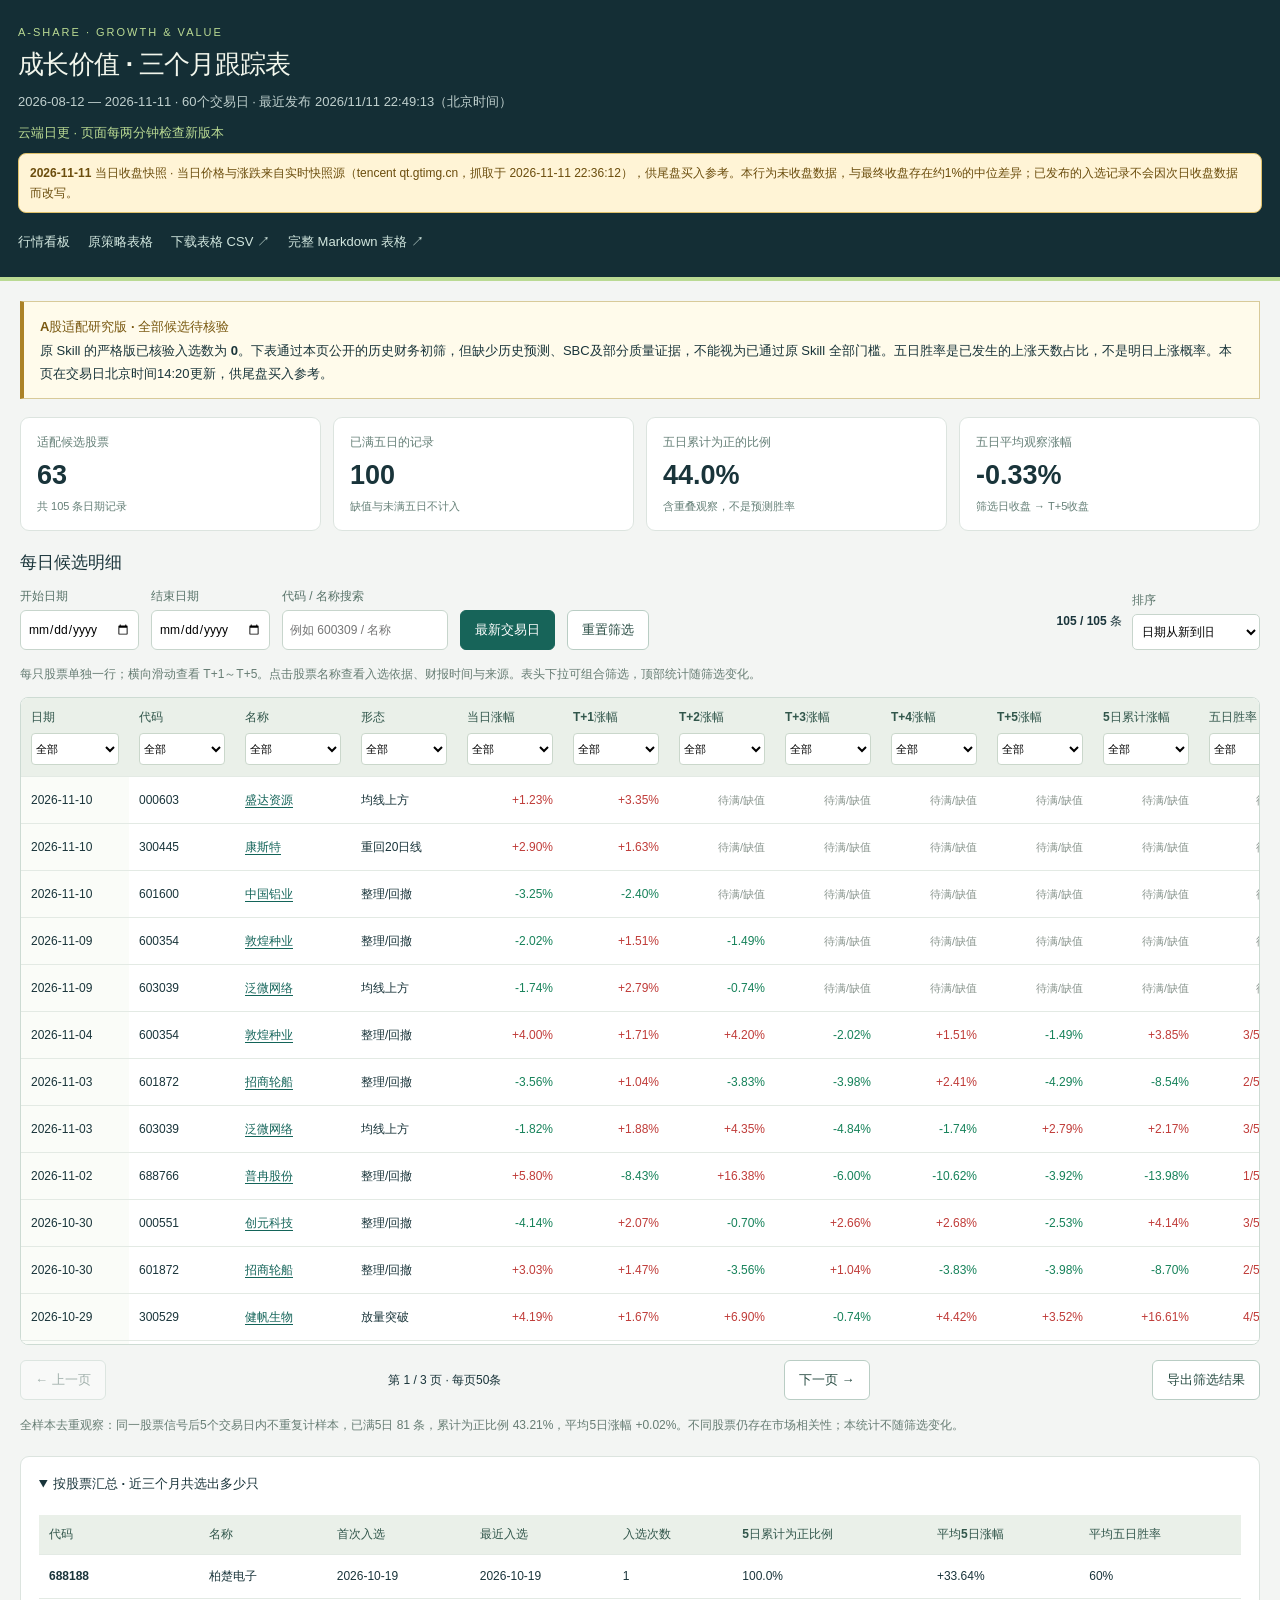
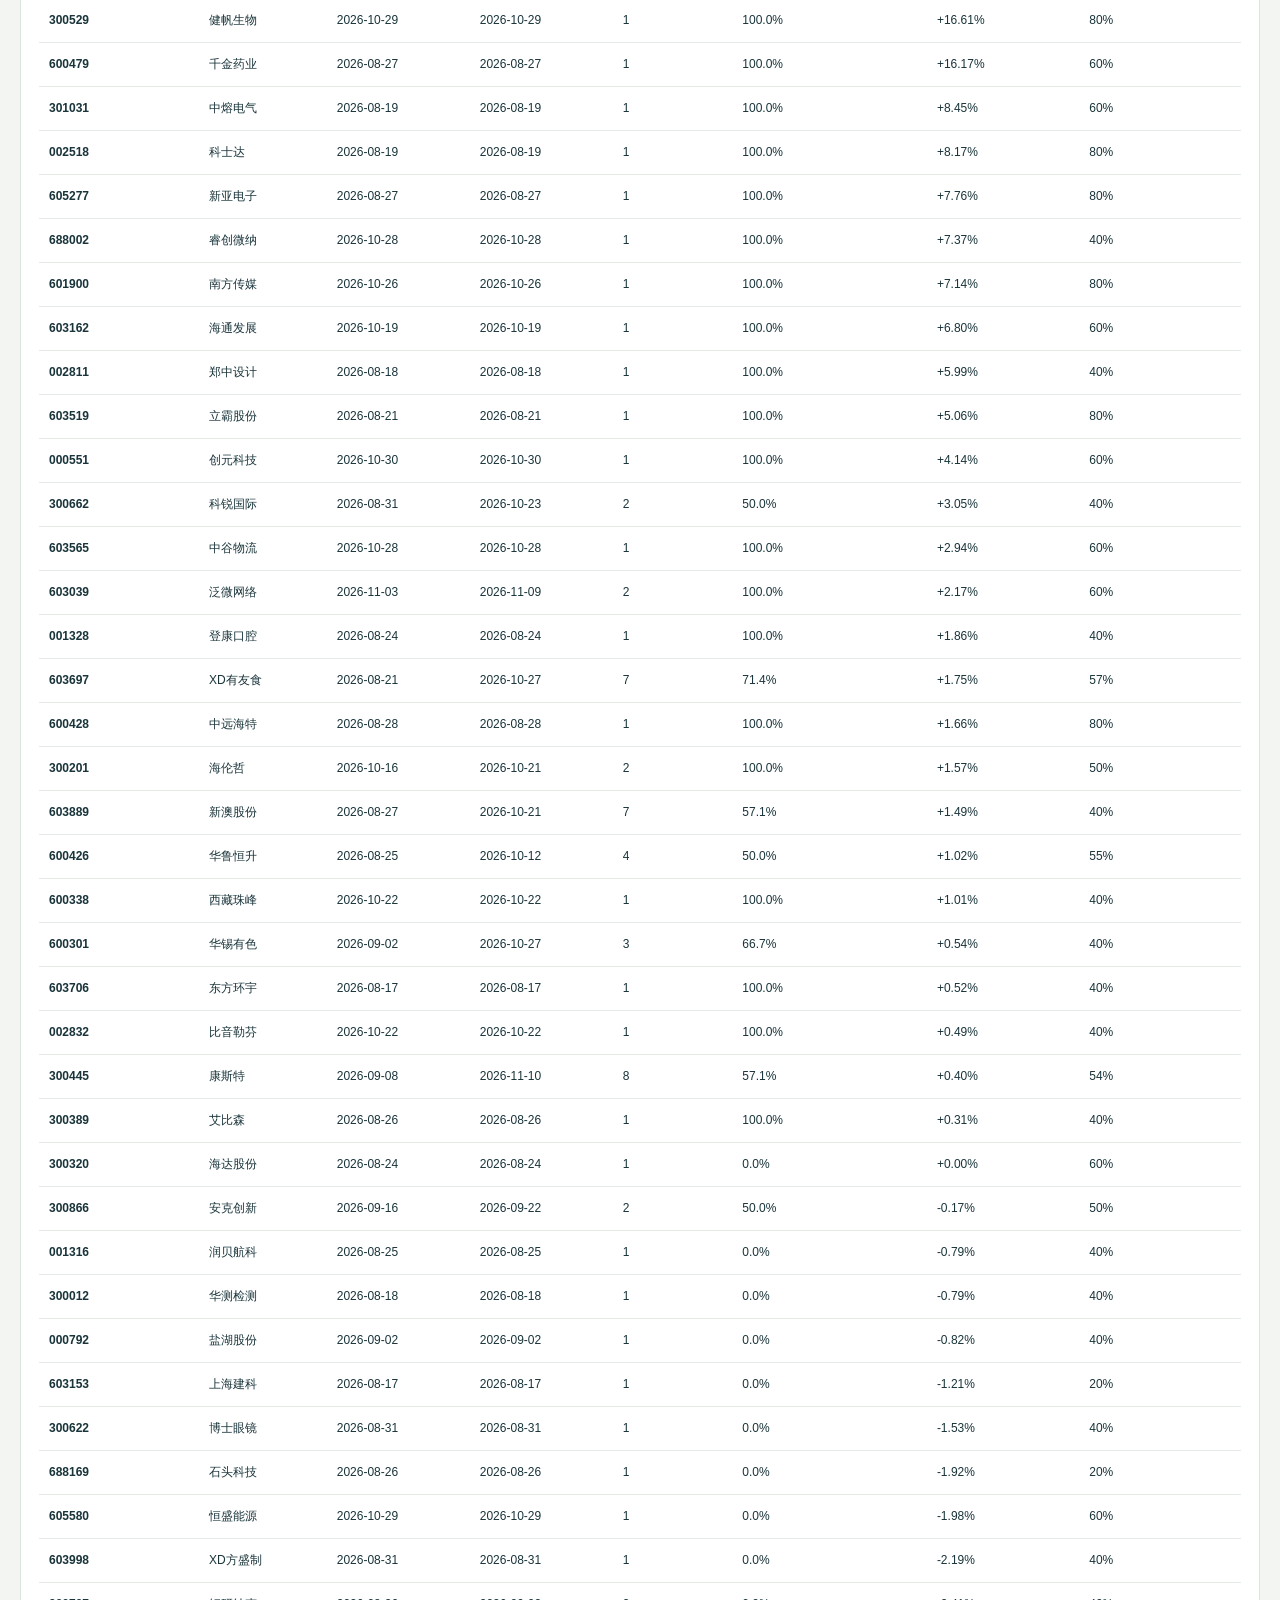
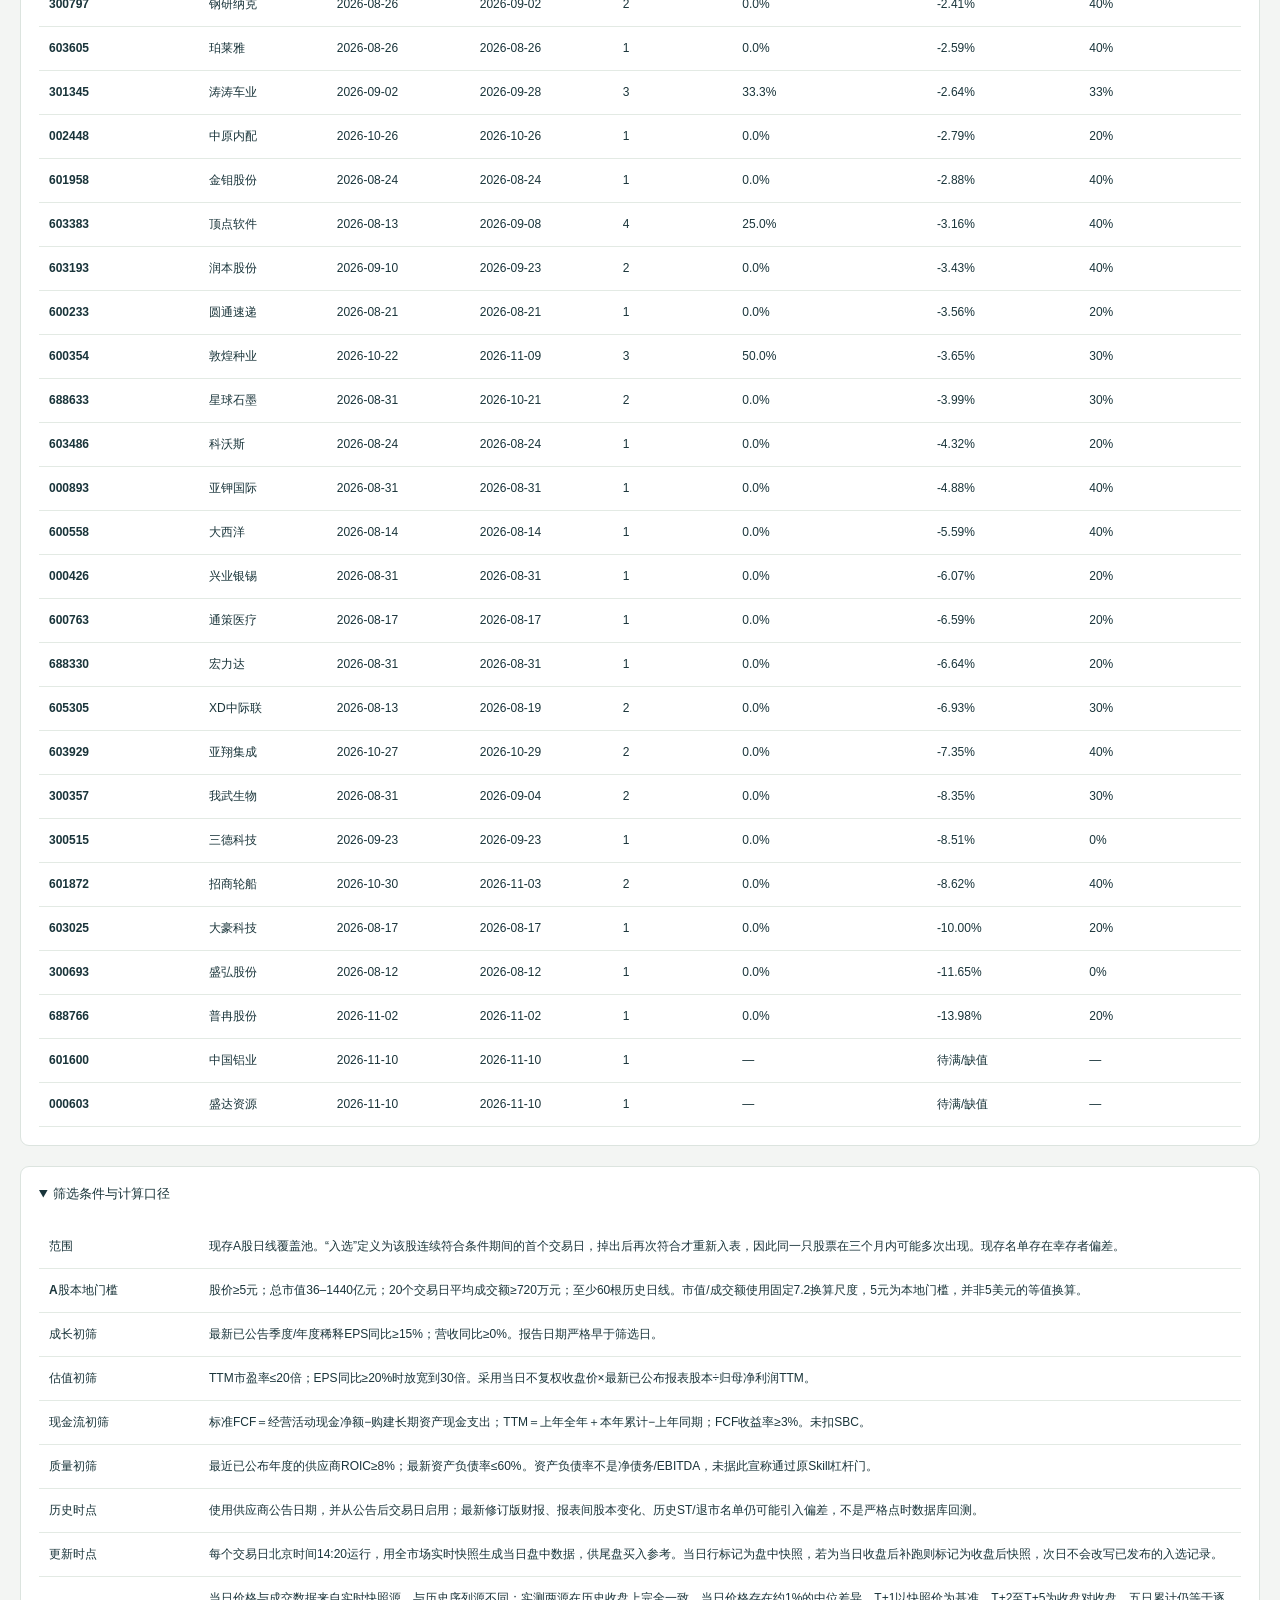
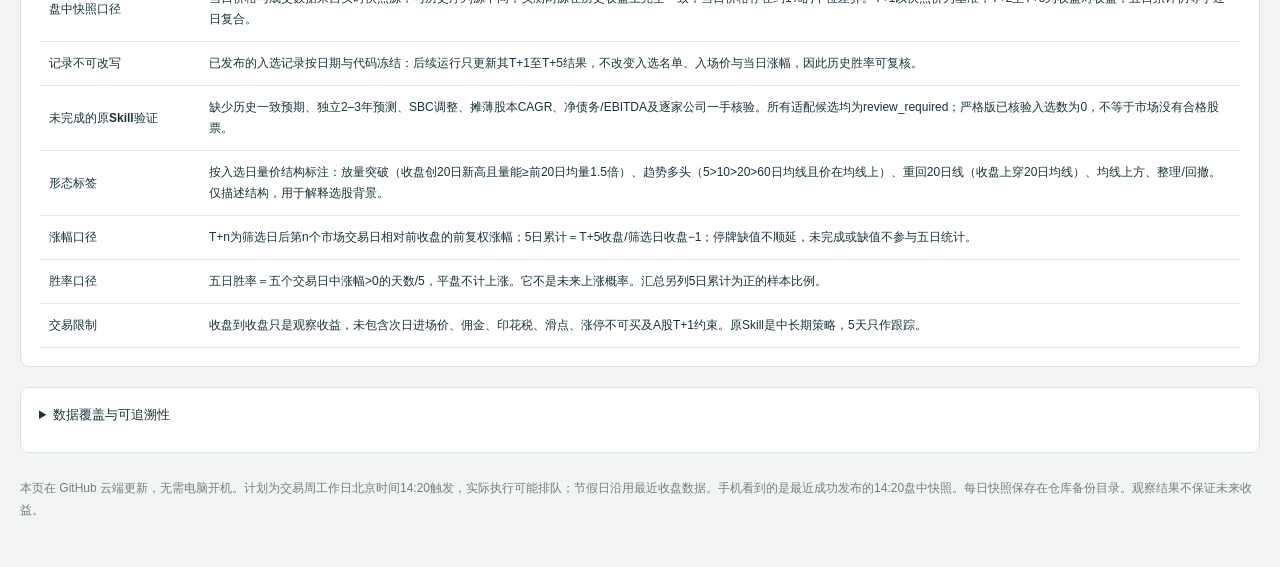
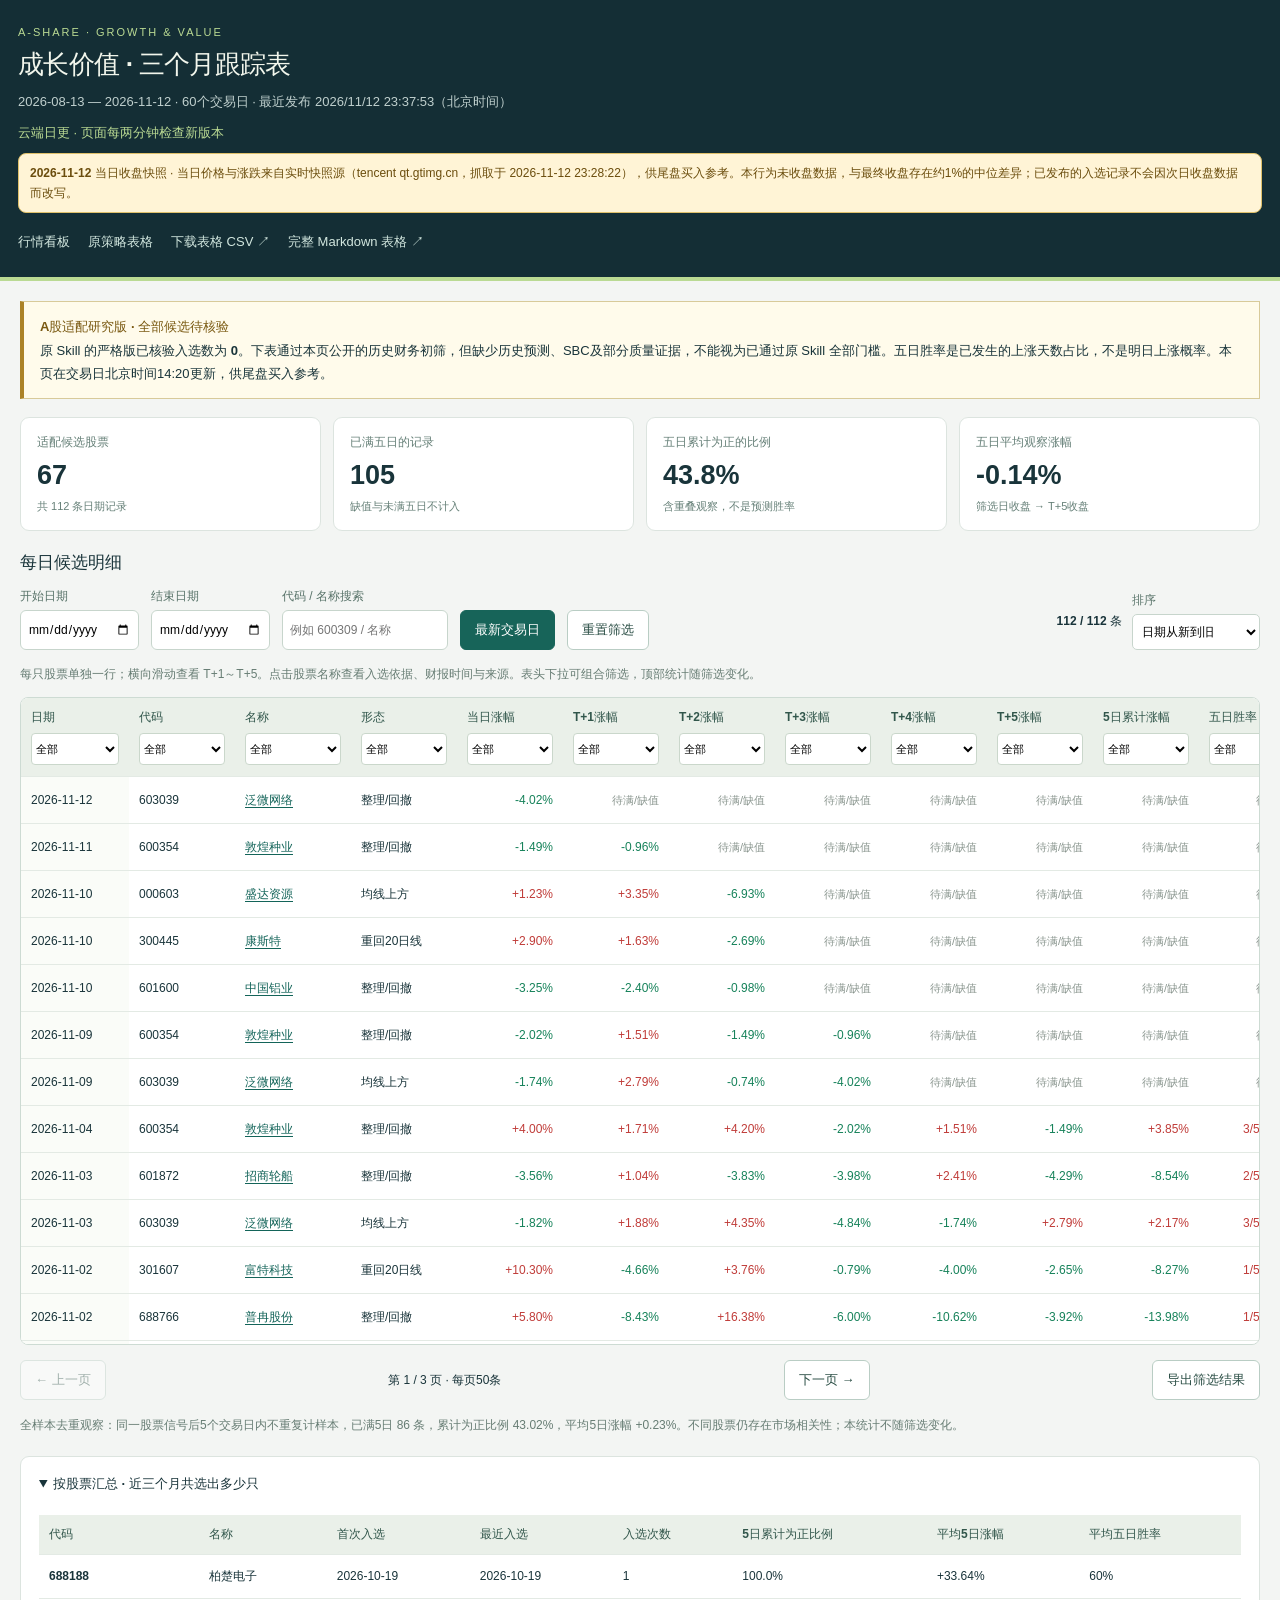
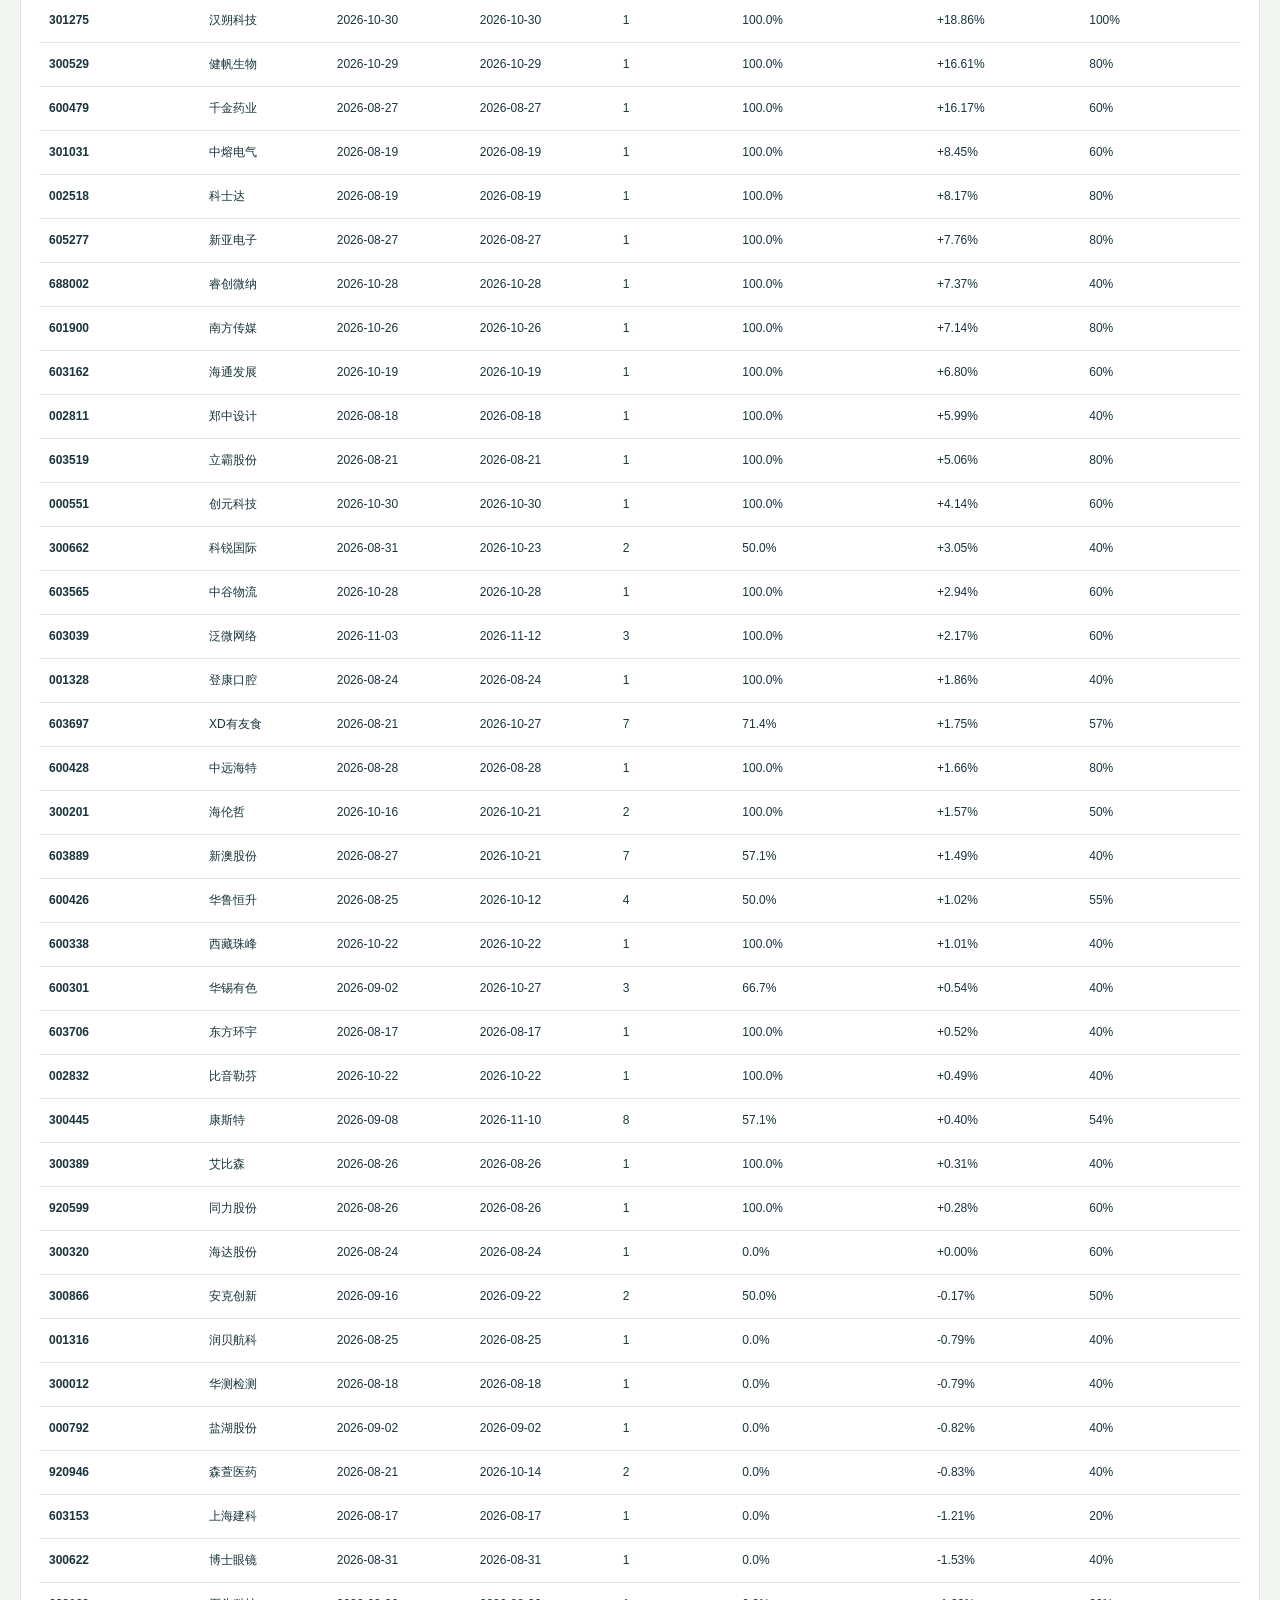
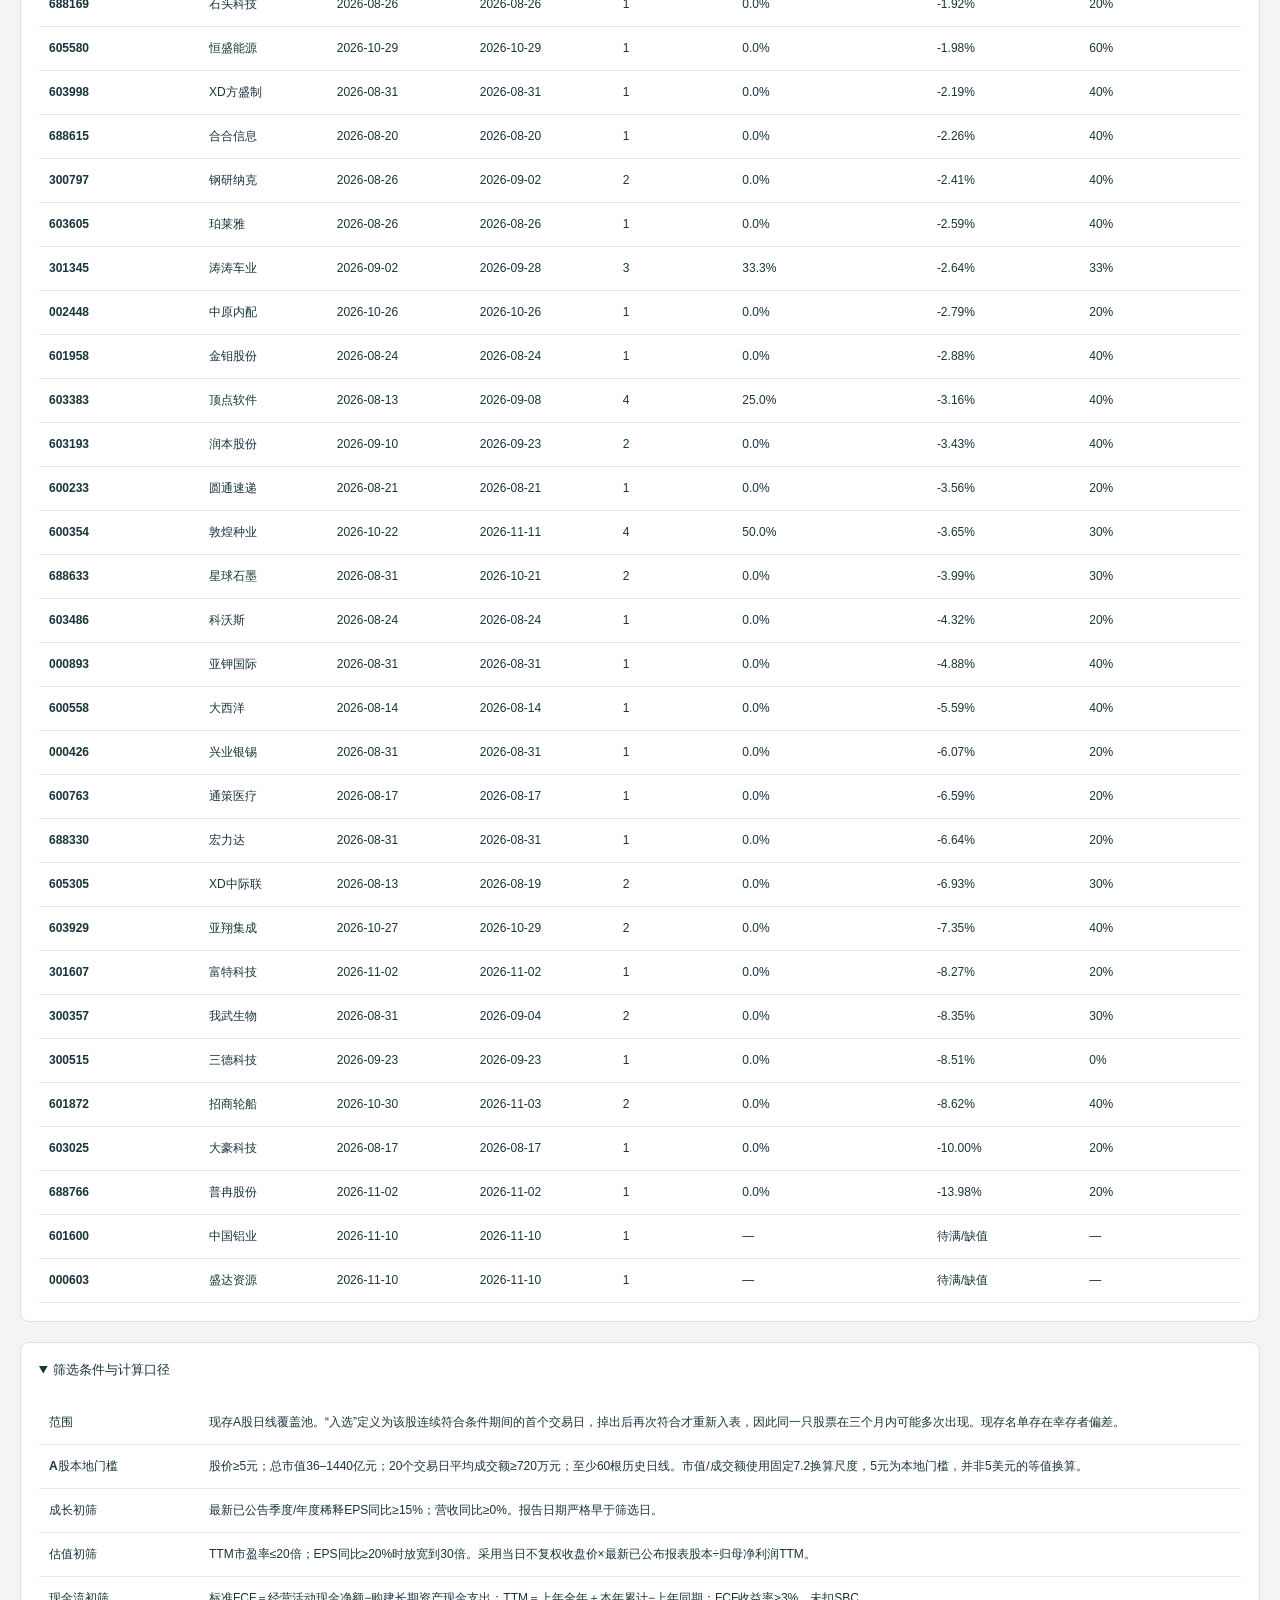
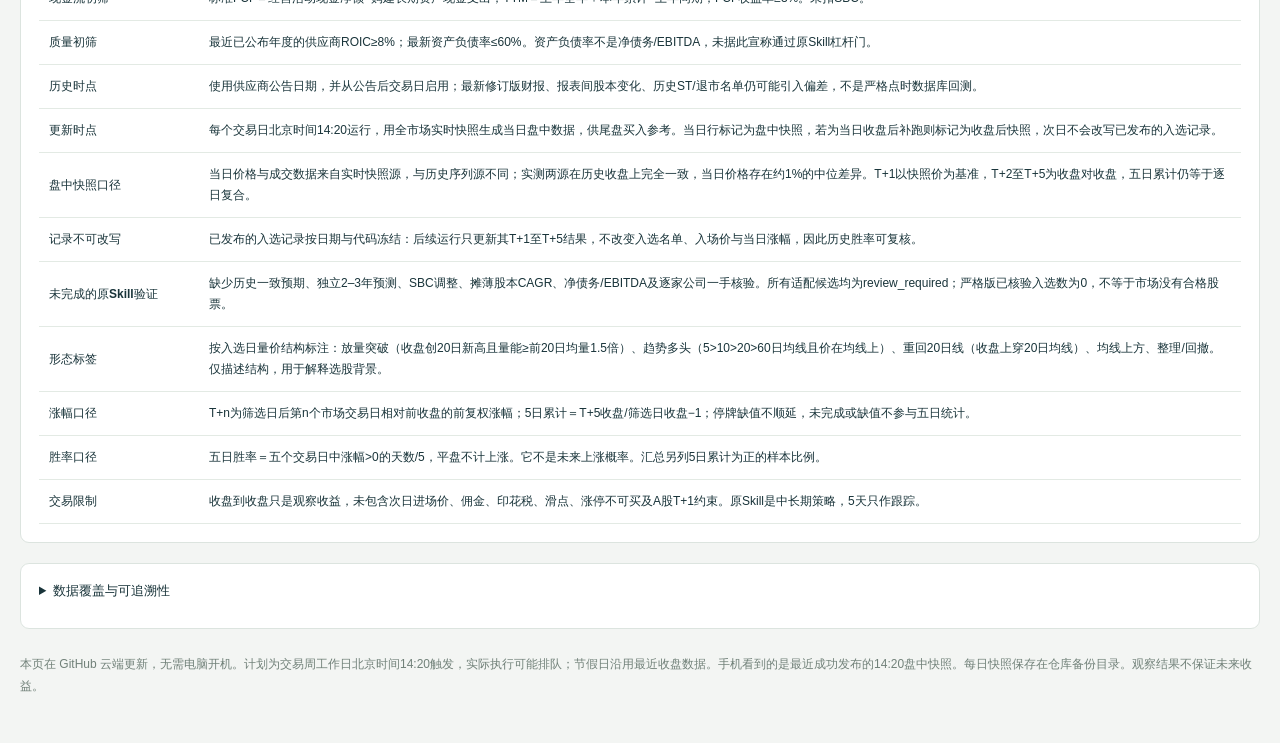
